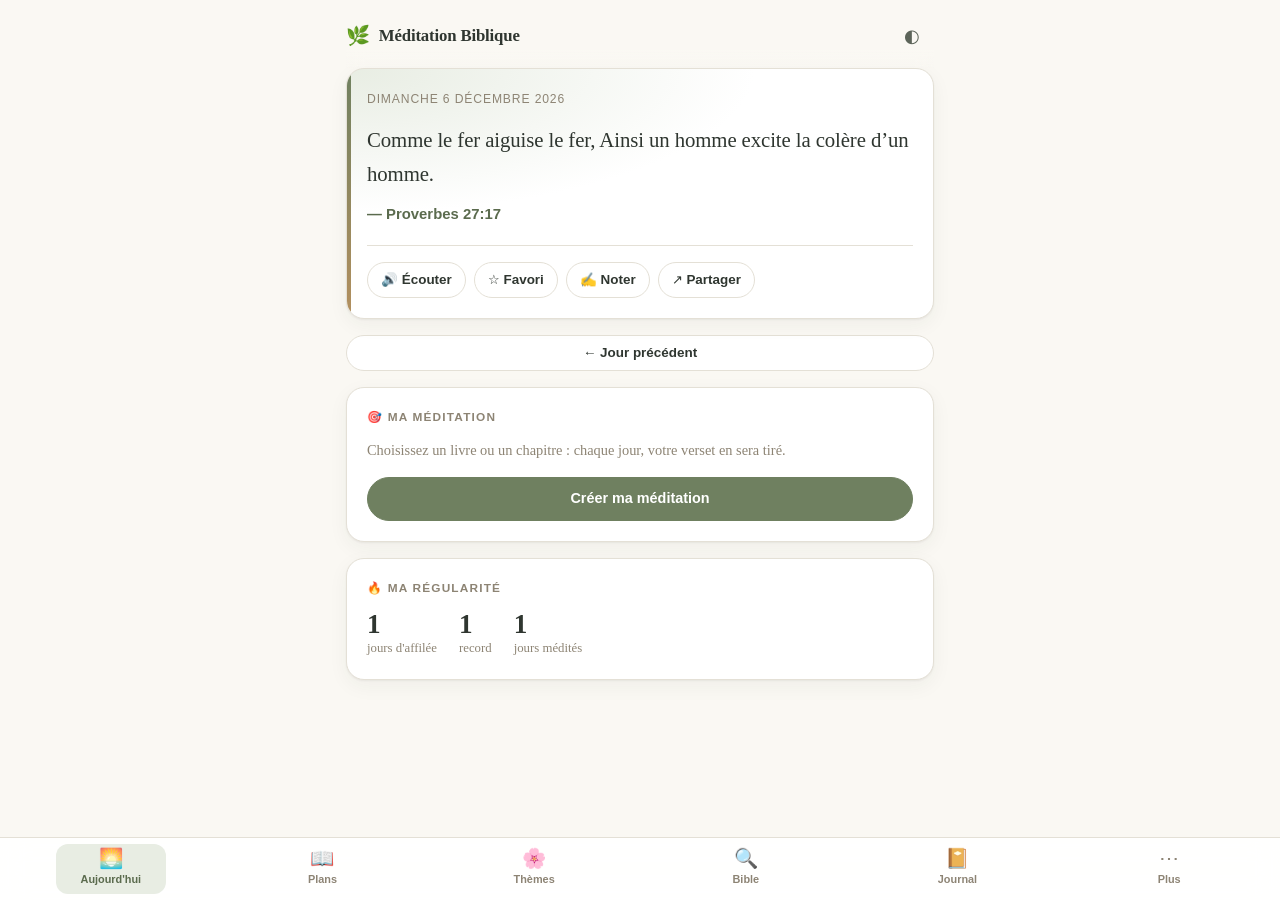
==== index.html @ aa5257db "🌿 Méditation Biblique 1.2.0 — application hors-ligne en un fichier Application web de méditation bib" ====
<!DOCTYPE html>
<html lang="fr" data-theme="jour">
<head>
<meta charset="utf-8">
<meta name="viewport" content="width=device-width, initial-scale=1, viewport-fit=cover">
<meta name="theme-color" content="#faf8f3">
<meta name="description" content="Méditation biblique quotidienne en français — verset du jour, plans de lecture, journal spirituel. Bible Louis Segond 1910, 100 % hors-ligne.">
<meta name="apple-mobile-web-app-capable" content="yes">
<meta name="apple-mobile-web-app-status-bar-style" content="default">
<meta name="apple-mobile-web-app-title" content="Méditation">
<meta name="color-scheme" content="light dark">
<title>Méditation Biblique — verset du jour, plans et journal</title>
<link rel="icon" href="data:image/svg+xml,<svg xmlns='http://www.w3.org/2000/svg' viewBox='0 0 100 100'><text y='.9em' font-size='90'>🌿</text></svg>">
<style>/* ==========================================================================
   Méditation Biblique — feuille de style
   Palette naturelle : sauge, lin, terre, or doux.
   ========================================================================== */

:root {
  --sage: #6f8060;
  --sage-deep: #5b6b4e;
  --sage-soft: #e8ede3;
  --clay: #b3905f;
  --stone: #8d8474;
  --ink: #2f3630;
  --ink-soft: #5c6459;
  --paper: #faf8f3;
  --card: #ffffff;
  --line: #e4e0d6;
  --shadow: 0 1px 2px rgba(47, 54, 48, .06), 0 6px 20px rgba(47, 54, 48, .05);
  --shadow-lg: 0 8px 34px rgba(47, 54, 48, .13);
  --radius: 18px;
  --radius-sm: 12px;
  --tap: 44px;
  --fs: 1rem;
  --maxw: 620px;
  --safe-b: env(safe-area-inset-bottom, 0px);
}

[data-theme="nuit"] {
  --sage: #8fa47c;
  --sage-deep: #a3b892;
  --sage-soft: #232a24;
  --clay: #cba770;
  --stone: #9c9384;
  --ink: #e9ece6;
  --ink-soft: #a9b0a5;
  --paper: #161a17;
  --card: #1e231f;
  --line: #2e352f;
  --shadow: 0 1px 2px rgba(0, 0, 0, .3), 0 6px 20px rgba(0, 0, 0, .25);
  --shadow-lg: 0 8px 34px rgba(0, 0, 0, .45);
}

* { box-sizing: border-box; -webkit-tap-highlight-color: transparent; }

html { -webkit-text-size-adjust: 100%; }

body {
  margin: 0;
  font-family: "Iowan Old Style", "Palatino Linotype", Palatino, Georgia,
               "Times New Roman", serif;
  font-size: var(--fs);
  line-height: 1.65;
  color: var(--ink);
  background: var(--paper);
  overscroll-behavior-y: none;
  transition: background .25s, color .25s;
}

h1, h2, h3, .ui {
  font-family: -apple-system, BlinkMacSystemFont, "Segoe UI", Roboto,
               "Helvetica Neue", Arial, sans-serif;
}

button, input, select, textarea { font: inherit; color: inherit; }
button { cursor: pointer; border: none; background: none; }
a { color: var(--sage-deep); }

/* --- Structure ----------------------------------------------------------- */

.app {
  max-width: var(--maxw);
  margin: 0 auto;
  padding: 0 16px calc(84px + var(--safe-b));
  min-height: 100vh;
}

header.top {
  position: sticky;
  top: 0;
  z-index: 30;
  display: flex;
  align-items: center;
  justify-content: space-between;
  gap: 10px;
  padding: 14px 0 10px;
  background: linear-gradient(var(--paper) 72%, transparent);
  backdrop-filter: blur(8px);
}

.brand {
  display: flex;
  align-items: center;
  gap: 9px;
  font-family: inherit;
  font-size: 1.05rem;
  font-weight: 600;
  letter-spacing: -.01em;
}
.brand .leaf { font-size: 1.2rem; }

.top-actions { display: flex; gap: 6px; }

.icon-btn {
  width: var(--tap);
  height: var(--tap);
  display: grid;
  place-items: center;
  border-radius: 50%;
  font-size: 1.15rem;
  color: var(--ink-soft);
  transition: background .18s, transform .18s;
}
.icon-btn:hover { background: var(--sage-soft); }
.icon-btn:active { transform: scale(.92); }

/* --- Cartes -------------------------------------------------------------- */

.card {
  background: var(--card);
  border: 1px solid var(--line);
  border-radius: var(--radius);
  padding: 20px;
  box-shadow: var(--shadow);
  margin-bottom: 16px;
}

.card-title {
  font-family: -apple-system, BlinkMacSystemFont, "Segoe UI", Roboto, sans-serif;
  font-size: .74rem;
  font-weight: 700;
  letter-spacing: .1em;
  text-transform: uppercase;
  color: var(--stone);
  margin: 0 0 12px;
  display: flex;
  align-items: center;
  gap: 8px;
}

.section-h {
  font-size: 1.32rem;
  font-weight: 650;
  letter-spacing: -.02em;
  margin: 6px 0 4px;
}
.section-sub {
  color: var(--ink-soft);
  font-size: .92rem;
  margin: 0 0 18px;
}

/* --- Verset du jour ------------------------------------------------------ */

.verse-card {
  background:
    radial-gradient(120% 100% at 0% 0%, var(--sage-soft) 0%, transparent 58%),
    var(--card);
  position: relative;
  overflow: hidden;
}
.verse-card::before {
  content: "";
  position: absolute;
  inset: 0 auto 0 0;
  width: 4px;
  background: linear-gradient(var(--sage), var(--clay));
}

.verse-date {
  font-family: -apple-system, BlinkMacSystemFont, "Segoe UI", Roboto, sans-serif;
  font-size: .76rem;
  letter-spacing: .07em;
  text-transform: uppercase;
  color: var(--stone);
}

.verse-text {
  font-size: calc(var(--fs) * 1.3);
  line-height: 1.62;
  margin: 14px 0 12px;
  letter-spacing: -.005em;
}
.verse-text.big { font-size: calc(var(--fs) * 1.5); }

.verse-ref {
  font-family: -apple-system, BlinkMacSystemFont, "Segoe UI", Roboto, sans-serif;
  font-size: .93rem;
  font-weight: 600;
  color: var(--sage-deep);
}

.verse-actions {
  display: flex;
  flex-wrap: wrap;
  gap: 8px;
  margin-top: 18px;
  padding-top: 16px;
  border-top: 1px solid var(--line);
}

/* --- Boutons ------------------------------------------------------------- */

.btn {
  font-family: -apple-system, BlinkMacSystemFont, "Segoe UI", Roboto, sans-serif;
  display: inline-flex;
  align-items: center;
  justify-content: center;
  gap: 7px;
  min-height: var(--tap);
  padding: 0 16px;
  border-radius: 999px;
  font-size: .9rem;
  font-weight: 550;
  border: 1px solid var(--line);
  background: var(--card);
  color: var(--ink);
  transition: background .18s, border-color .18s, transform .12s;
}
.btn:active { transform: scale(.97); }
.btn:hover { border-color: var(--sage); }
.btn.primary {
  background: var(--sage);
  border-color: var(--sage);
  color: #fff;
}
.btn.primary:hover { background: var(--sage-deep); }
.btn.ghost { border-color: transparent; background: var(--sage-soft); }
.btn.sm { min-height: 36px; padding: 0 13px; font-size: .84rem; }
.btn.on { background: var(--sage-soft); border-color: var(--sage); color: var(--sage-deep); }
.btn:disabled { opacity: .45; cursor: not-allowed; }
.btn.block { width: 100%; }

/* --- Navigation par onglets --------------------------------------------- */

nav.tabs {
  position: fixed;
  left: 0;
  right: 0;
  bottom: 0;
  z-index: 40;
  display: flex;
  justify-content: space-around;
  gap: 2px;
  padding: 6px 6px calc(6px + var(--safe-b));
  background: color-mix(in srgb, var(--card) 92%, transparent);
  backdrop-filter: blur(14px);
  border-top: 1px solid var(--line);
}

nav.tabs button {
  flex: 1;
  max-width: 110px;
  min-height: var(--tap);
  display: flex;
  flex-direction: column;
  align-items: center;
  justify-content: center;
  gap: 3px;
  padding: 5px 2px;
  border-radius: 12px;
  font-family: -apple-system, BlinkMacSystemFont, "Segoe UI", Roboto, sans-serif;
  font-size: .68rem;
  font-weight: 550;
  color: var(--stone);
  transition: color .18s, background .18s;
}
nav.tabs button .ic { font-size: 1.22rem; line-height: 1; }
nav.tabs button[aria-selected="true"] { color: var(--sage-deep); background: var(--sage-soft); }

/* --- Grilles et listes --------------------------------------------------- */

.grid { display: grid; gap: 10px; }
.grid.two { grid-template-columns: repeat(2, 1fr); }
.grid.three { grid-template-columns: repeat(3, 1fr); }
@media (max-width: 380px) { .grid.three { grid-template-columns: repeat(2, 1fr); } }

.tile {
  display: flex;
  flex-direction: column;
  align-items: flex-start;
  gap: 4px;
  min-height: 78px;
  padding: 13px;
  border: 1px solid var(--line);
  border-radius: var(--radius-sm);
  background: var(--card);
  text-align: left;
  transition: border-color .18s, transform .12s, background .18s;
}
.tile:hover { border-color: var(--sage); }
.tile:active { transform: scale(.98); }
.tile .ic { font-size: 1.35rem; }
.tile .lb {
  font-family: -apple-system, BlinkMacSystemFont, "Segoe UI", Roboto, sans-serif;
  font-size: .87rem;
  font-weight: 550;
  line-height: 1.3;
}
.tile .sub { font-size: .76rem; color: var(--stone); }

.row {
  display: flex;
  align-items: center;
  gap: 12px;
  width: 100%;
  padding: 13px 4px;
  border-bottom: 1px solid var(--line);
  text-align: left;
}
.row:last-child { border-bottom: none; }
.row .grow { flex: 1; min-width: 0; }
.row .ttl {
  font-family: -apple-system, BlinkMacSystemFont, "Segoe UI", Roboto, sans-serif;
  font-size: .95rem;
  font-weight: 550;
}
.row .meta { font-size: .8rem; color: var(--stone); }
.row .chev { color: var(--stone); font-size: 1.1rem; }

/* --- Barre de progression ------------------------------------------------ */

.bar {
  height: 6px;
  border-radius: 99px;
  background: var(--sage-soft);
  overflow: hidden;
  margin-top: 7px;
}
.bar > i {
  display: block;
  height: 100%;
  border-radius: 99px;
  background: linear-gradient(90deg, var(--sage), var(--clay));
  transition: width .45s ease;
}

.chip {
  display: inline-flex;
  align-items: center;
  gap: 5px;
  padding: 4px 11px;
  border-radius: 999px;
  background: var(--sage-soft);
  color: var(--sage-deep);
  font-family: -apple-system, BlinkMacSystemFont, "Segoe UI", Roboto, sans-serif;
  font-size: .77rem;
  font-weight: 600;
}
.chip.clay { background: color-mix(in srgb, var(--clay) 17%, transparent); color: var(--clay); }

/* --- Formulaires --------------------------------------------------------- */

.field {
  width: 100%;
  min-height: var(--tap);
  padding: 11px 14px;
  border: 1px solid var(--line);
  border-radius: var(--radius-sm);
  background: var(--paper);
  font-size: 1rem;
}
.field:focus { outline: 2px solid var(--sage); outline-offset: 1px; }
textarea.field { min-height: 130px; resize: vertical; line-height: 1.6; }
select.field { appearance: none; background-image: none; }
label.lbl {
  display: block;
  font-family: -apple-system, BlinkMacSystemFont, "Segoe UI", Roboto, sans-serif;
  font-size: .82rem;
  font-weight: 600;
  color: var(--ink-soft);
  margin: 14px 0 6px;
}

/* --- Partage ------------------------------------------------------------- */

.share-row { display: flex; flex-wrap: wrap; gap: 8px; }
.share-btn {
  display: inline-flex;
  align-items: center;
  gap: 7px;
  min-height: 40px;
  padding: 0 14px;
  border-radius: 999px;
  color: #fff;
  font-family: -apple-system, BlinkMacSystemFont, "Segoe UI", Roboto, sans-serif;
  font-size: .85rem;
  font-weight: 600;
  transition: transform .12s, filter .18s;
}
.share-btn:active { transform: scale(.96); }
.share-btn:hover { filter: brightness(1.07); }
.sh-wa { background: #25d366; }
.sh-fb { background: #1877f2; }
.sh-tg { background: #29a0da; }
.sh-x  { background: #14171a; }
.sh-em { background: var(--stone); }
.sh-cp { background: var(--sage); }

/* --- Modale -------------------------------------------------------------- */

.sheet-bg {
  position: fixed;
  inset: 0;
  z-index: 60;
  background: rgba(30, 35, 30, .48);
  display: flex;
  align-items: flex-end;
  justify-content: center;
  animation: fade .2s ease;
}
@media (min-width: 640px) { .sheet-bg { align-items: center; } }

.sheet {
  width: 100%;
  max-width: var(--maxw);
  max-height: 88vh;
  overflow-y: auto;
  background: var(--card);
  border-radius: 22px 22px 0 0;
  padding: 8px 18px calc(24px + var(--safe-b));
  box-shadow: var(--shadow-lg);
  animation: up .26s cubic-bezier(.2, .8, .3, 1);
}
@media (min-width: 640px) {
  .sheet { border-radius: 22px; max-height: 84vh; }
}
.sheet-grip {
  width: 40px;
  height: 4px;
  border-radius: 99px;
  background: var(--line);
  margin: 8px auto 14px;
}
.sheet h3 { margin: 0 0 4px; font-size: 1.14rem; }

@keyframes fade { from { opacity: 0; } }
@keyframes up { from { transform: translateY(22px); opacity: 0; } }

/* --- Toast --------------------------------------------------------------- */

.toast {
  position: fixed;
  left: 50%;
  bottom: calc(94px + var(--safe-b));
  transform: translateX(-50%);
  z-index: 80;
  max-width: min(90vw, 420px);
  padding: 11px 18px;
  border-radius: 999px;
  background: var(--ink);
  color: var(--paper);
  font-family: -apple-system, BlinkMacSystemFont, "Segoe UI", Roboto, sans-serif;
  font-size: .87rem;
  box-shadow: var(--shadow-lg);
  animation: up .22s ease;
}

/* --- Lecture / recherche ------------------------------------------------- */

.verse-line {
  display: flex;
  gap: 10px;
  padding: 7px 6px;
  border-radius: 9px;
  scroll-margin-top: 76px;
}
.verse-line:hover { background: var(--sage-soft); }
.verse-line.hl { background: color-mix(in srgb, var(--clay) 16%, transparent); }
.verse-line .vn {
  flex: none;
  width: 26px;
  text-align: right;
  font-family: -apple-system, BlinkMacSystemFont, "Segoe UI", Roboto, sans-serif;
  font-size: .72rem;
  font-weight: 700;
  color: var(--clay);
  padding-top: .32em;
}
.verse-line .vt { flex: 1; }

mark { background: color-mix(in srgb, var(--clay) 32%, transparent); color: inherit; border-radius: 3px; }

.empty {
  text-align: center;
  padding: 44px 20px;
  color: var(--stone);
}
.empty .ic { font-size: 2.4rem; display: block; margin-bottom: 10px; opacity: .75; }

.note {
  padding: 14px;
  border: 1px solid var(--line);
  border-left: 3px solid var(--clay);
  border-radius: 10px;
  background: var(--card);
  margin-bottom: 10px;
}
.note .nd { font-size: .76rem; color: var(--stone); margin-bottom: 5px; }
.note .nr { font-size: .84rem; font-weight: 600; color: var(--sage-deep); margin-bottom: 6px; }
.note .nt { white-space: pre-wrap; font-size: .95rem; }

.step {
  display: flex;
  gap: 13px;
  padding: 15px 0;
  border-bottom: 1px solid var(--line);
}
.step:last-child { border-bottom: none; }
.step .num {
  flex: none;
  width: 30px;
  height: 30px;
  display: grid;
  place-items: center;
  border-radius: 50%;
  background: var(--sage-soft);
  color: var(--sage-deep);
  font-family: -apple-system, BlinkMacSystemFont, "Segoe UI", Roboto, sans-serif;
  font-size: .84rem;
  font-weight: 700;
}
.step h4 { margin: 2px 0 5px; font-size: 1rem; }
.step p { margin: 0; font-size: .92rem; color: var(--ink-soft); }

.scroll-x {
  display: flex;
  gap: 8px;
  overflow-x: auto;
  padding-bottom: 4px;
  margin: 0 -16px 14px;
  padding-left: 16px;
  padding-right: 16px;
  scrollbar-width: none;
}
.scroll-x::-webkit-scrollbar { display: none; }
.scroll-x .btn { flex: none; }

.hide { display: none !important; }
.center { text-align: center; }
.muted { color: var(--stone); }
.sr {
  position: absolute;
  width: 1px; height: 1px;
  padding: 0; margin: -1px;
  overflow: hidden;
  clip: rect(0 0 0 0);
  white-space: nowrap;
}

.load {
  position: fixed;
  inset: 0;
  z-index: 90;
  display: grid;
  place-items: center;
  background: var(--paper);
  gap: 14px;
  text-align: center;
}
.load .leaf { font-size: 2.6rem; animation: pulse 1.5s ease-in-out infinite; }
@keyframes pulse { 50% { opacity: .4; transform: scale(.93); } }

@media (prefers-reduced-motion: reduce) {
  *, *::before, *::after { animation-duration: .01ms !important; transition-duration: .01ms !important; }
}

@media print {
  nav.tabs, .verse-actions, .top-actions, .btn { display: none !important; }
  .app { padding: 0; }
}
</style>
</head>
<body>

<div class="load" id="loader">
  <div>
    <div class="leaf">🌿</div>
    <p class="muted ui" style="font-size:.9rem">Ouverture de la Bible…</p>
  </div>
</div>

<div class="app hide" id="app">
  <header class="top">
    <div class="brand"><span class="leaf">🌿</span> Méditation Biblique</div>
    <div class="top-actions">
      <button class="icon-btn" id="dark-toggle" aria-label="Basculer jour / nuit" title="Jour / nuit">◐</button>
    </div>
  </header>

  <main id="main"></main>
</div>

<nav class="tabs" role="tablist" aria-label="Navigation principale">
  <button role="tab" data-tab="jour" aria-selected="true"><span class="ic">🌅</span>Aujourd'hui</button>
  <button role="tab" data-tab="plans" aria-selected="false"><span class="ic">📖</span>Plans</button>
  <button role="tab" data-tab="themes" aria-selected="false"><span class="ic">🌸</span>Thèmes</button>
  <button role="tab" data-tab="bible" aria-selected="false"><span class="ic">🔍</span>Bible</button>
  <button role="tab" data-tab="journal" aria-selected="false"><span class="ic">📔</span>Journal</button>
  <button role="tab" data-tab="plus" aria-selected="false"><span class="ic">⋯</span>Plus</button>
</nav>

<script>/* ==========================================================================
   Décompression gzip/DEFLATE (RFC 1951 / 1952) — implémentation autonome.
   Permet d'embarquer la Bible compressée dans le fichier HTML unique, sans
   aucune dépendance ni requête réseau.
   Expose : window.gunzipToString(Uint8Array) -> string (UTF-8)
   ========================================================================== */
(function () {
  "use strict";

  var LEN_BASE = [3, 4, 5, 6, 7, 8, 9, 10, 11, 13, 15, 17, 19, 23, 27, 31, 35,
    43, 51, 59, 67, 83, 99, 115, 131, 163, 195, 227, 258];
  var LEN_EXTRA = [0, 0, 0, 0, 0, 0, 0, 0, 1, 1, 1, 1, 2, 2, 2, 2, 3, 3, 3, 3,
    4, 4, 4, 4, 5, 5, 5, 5, 0];
  var DIST_BASE = [1, 2, 3, 4, 5, 7, 9, 13, 17, 25, 33, 49, 65, 97, 129, 193,
    257, 385, 513, 769, 1025, 1537, 2049, 3073, 4097, 6145, 8193, 12289,
    16385, 24577];
  var DIST_EXTRA = [0, 0, 0, 0, 1, 1, 2, 2, 3, 3, 4, 4, 5, 5, 6, 6, 7, 7, 8, 8,
    9, 9, 10, 10, 11, 11, 12, 12, 13, 13];
  var CLEN_ORDER = [16, 17, 18, 0, 8, 7, 9, 6, 10, 5, 11, 4, 12, 3, 13, 2, 14,
    1, 15];

  /* Construit les tables de décodage canonique de Huffman. */
  function buildHuffman(lengths) {
    var maxBits = 0, i;
    for (i = 0; i < lengths.length; i++) {
      if (lengths[i] > maxBits) maxBits = lengths[i];
    }
    var blCount = new Int32Array(maxBits + 1);
    for (i = 0; i < lengths.length; i++) blCount[lengths[i]]++;
    blCount[0] = 0;

    var nextCode = new Int32Array(maxBits + 2);
    var code = 0;
    for (i = 1; i <= maxBits; i++) {
      code = (code + blCount[i - 1]) << 1;
      nextCode[i] = code;
    }
    // table : premier code et premier index de symbole pour chaque longueur
    var counts = new Int32Array(maxBits + 1);
    var offsets = new Int32Array(maxBits + 2);
    for (i = 1; i <= maxBits; i++) offsets[i + 1] = offsets[i] + blCount[i];
    var symbols = new Int32Array(lengths.length);
    for (i = 0; i < lengths.length; i++) {
      if (lengths[i]) symbols[offsets[lengths[i]] + counts[lengths[i]]++] = i;
    }
    return { counts: blCount, symbols: symbols, maxBits: maxBits };
  }

  function Reader(data) {
    this.d = data;
    this.pos = 0;
    this.bit = 0;
    this.buf = 0;
    this.cnt = 0;
  }

  Reader.prototype.bits = function (n) {
    while (this.cnt < n) {
      if (this.pos >= this.d.length) throw new Error("données tronquées");
      this.buf |= this.d[this.pos++] << this.cnt;
      this.cnt += 8;
    }
    var v = this.buf & ((1 << n) - 1);
    this.buf >>>= n;
    this.cnt -= n;
    return v;
  };

  Reader.prototype.decode = function (h) {
    var code = 0, first = 0, index = 0;
    for (var len = 1; len <= h.maxBits; len++) {
      code |= this.bits(1);
      var count = h.counts[len];
      if (code - first < count) return h.symbols[index + (code - first)];
      index += count;
      first = (first + count) << 1;
      code <<= 1;
    }
    throw new Error("code Huffman invalide");
  };

  var FIXED_LIT = null, FIXED_DIST = null;
  function fixedTables() {
    if (FIXED_LIT) return;
    var l = new Uint8Array(288), i;
    for (i = 0; i < 144; i++) l[i] = 8;
    for (i = 144; i < 256; i++) l[i] = 9;
    for (i = 256; i < 280; i++) l[i] = 7;
    for (i = 280; i < 288; i++) l[i] = 8;
    FIXED_LIT = buildHuffman(l);
    var d = new Uint8Array(30);
    for (i = 0; i < 30; i++) d[i] = 5;
    FIXED_DIST = buildHuffman(d);
  }

  function inflateRaw(data) {
    var r = new Reader(data);
    var out = new Uint8Array(Math.max(1024, data.length * 5));
    var len = 0;

    function grow(need) {
      if (len + need <= out.length) return;
      var size = out.length;
      while (size < len + need) size *= 2;
      var n = new Uint8Array(size);
      n.set(out.subarray(0, len));
      out = n;
    }

    for (;;) {
      var last = r.bits(1);
      var type = r.bits(2);

      if (type === 0) {
        // bloc non compressé : aligner sur l'octet
        r.buf = 0;
        r.cnt = 0;
        if (r.pos + 4 > r.d.length) throw new Error("données tronquées");
        var l = r.d[r.pos] | (r.d[r.pos + 1] << 8);
        r.pos += 4;
        grow(l);
        out.set(r.d.subarray(r.pos, r.pos + l), len);
        len += l;
        r.pos += l;
      } else if (type === 1 || type === 2) {
        var lit, dist;
        if (type === 1) {
          fixedTables();
          lit = FIXED_LIT;
          dist = FIXED_DIST;
        } else {
          var hlit = r.bits(5) + 257;
          var hdist = r.bits(5) + 1;
          var hclen = r.bits(4) + 4;
          var clens = new Uint8Array(19);
          for (var i = 0; i < hclen; i++) clens[CLEN_ORDER[i]] = r.bits(3);
          var ch = buildHuffman(clens);
          var lens = new Uint8Array(hlit + hdist);
          var n = 0;
          while (n < hlit + hdist) {
            var sym = r.decode(ch);
            if (sym < 16) {
              lens[n++] = sym;
            } else if (sym === 16) {
              if (n === 0) throw new Error("répétition sans précédent");
              var prev = lens[n - 1];
              var rep = 3 + r.bits(2);
              while (rep--) lens[n++] = prev;
            } else if (sym === 17) {
              var rep17 = 3 + r.bits(3);
              while (rep17--) lens[n++] = 0;
            } else {
              var rep18 = 11 + r.bits(7);
              while (rep18--) lens[n++] = 0;
            }
          }
          lit = buildHuffman(lens.subarray(0, hlit));
          dist = buildHuffman(lens.subarray(hlit));
        }

        for (;;) {
          var s = r.decode(lit);
          if (s < 256) {
            grow(1);
            out[len++] = s;
          } else if (s === 256) {
            break;
          } else {
            s -= 257;
            if (s >= LEN_BASE.length) throw new Error("longueur invalide");
            var length = LEN_BASE[s] + r.bits(LEN_EXTRA[s]);
            var ds = r.decode(dist);
            var distance = DIST_BASE[ds] + r.bits(DIST_EXTRA[ds]);
            if (distance > len) throw new Error("distance invalide");
            grow(length);
            var from = len - distance;
            for (var k = 0; k < length; k++) out[len++] = out[from + k];
          }
        }
      } else {
        throw new Error("type de bloc réservé");
      }
      if (last) break;
    }
    return out.subarray(0, len);
  }

  function gunzip(bytes) {
    if (bytes[0] !== 0x1f || bytes[1] !== 0x8b) throw new Error("en-tête gzip absent");
    if (bytes[2] !== 8) throw new Error("compression gzip inconnue");
    var flg = bytes[3];
    var p = 10;
    if (flg & 4) { p += 2 + (bytes[p] | (bytes[p + 1] << 8)); }   // FEXTRA
    if (flg & 8) { while (bytes[p]) p++; p++; }                   // FNAME
    if (flg & 16) { while (bytes[p]) p++; p++; }                  // FCOMMENT
    if (flg & 2) { p += 2; }                                      // FHCRC
    return inflateRaw(bytes.subarray(p));
  }

  function utf8(bytes) {
    if (typeof TextDecoder !== "undefined") {
      return new TextDecoder("utf-8").decode(bytes);
    }
    var s = "", i = 0, c, c2, c3;
    while (i < bytes.length) {
      c = bytes[i++];
      if (c < 128) s += String.fromCharCode(c);
      else if (c < 224) { c2 = bytes[i++]; s += String.fromCharCode(((c & 31) << 6) | (c2 & 63)); }
      else if (c < 240) {
        c2 = bytes[i++]; c3 = bytes[i++];
        s += String.fromCharCode(((c & 15) << 12) | ((c2 & 63) << 6) | (c3 & 63));
      } else {
        c2 = bytes[i++]; c3 = bytes[i++];
        var c4 = bytes[i++];
        var cp = ((c & 7) << 18) | ((c2 & 63) << 12) | ((c3 & 63) << 6) | (c4 & 63);
        cp -= 0x10000;
        s += String.fromCharCode(0xd800 + (cp >> 10), 0xdc00 + (cp & 1023));
      }
    }
    return s;
  }

  window.gunzipToString = function (bytes) { return utf8(gunzip(bytes)); };
  window.__inflateRaw = inflateRaw;
})();
</script>
<script>/* Données générées par data/gen_plans.py — ne pas éditer à la main. */
window.BIBLE_META=[{"a":"GEN","n":"Genèse","t":0,"v":[31,25,24,26,32,22,24,22,29,32,32,20,18,24,21,16,27,33,38,18,34,24,20,67,34,35,46,22,35,43,55,32,20,31,29,43,36,30,23,23,57,38,34,34,28,34,31,22,33,26]},{"a":"EXO","n":"Exode","t":0,"v":[22,25,22,31,23,30,29,28,35,29,10,51,22,31,27,36,16,27,25,26,36,31,33,18,40,37,21,43,46,38,18,35,23,35,35,38,29,31,43,38]},{"a":"LEV","n":"Lévitique","t":0,"v":[17,16,17,35,26,23,38,36,24,20,47,8,59,57,33,34,16,30,37,27,24,33,44,23,55,46,34]},{"a":"NUM","n":"Nombres","t":0,"v":[54,34,51,49,31,27,89,26,23,36,35,16,33,45,41,50,13,32,22,29,35,41,30,25,18,65,23,31,39,17,54,42,56,29,34,13]},{"a":"DEU","n":"Deutéronome","t":0,"v":[46,37,29,49,33,25,26,20,29,22,32,32,18,29,23,22,20,22,21,20,23,30,25,22,19,19,26,68,29,20,30,52,29,12]},{"a":"JOS","n":"Josué","t":0,"v":[18,24,17,24,15,27,26,35,27,43,23,24,33,15,63,10,18,28,51,9,45,34,16,33]},{"a":"JDG","n":"Juges","t":0,"v":[36,23,31,24,31,40,25,35,57,18,40,15,25,20,20,31,13,31,30,48,25]},{"a":"RUT","n":"Ruth","t":0,"v":[22,23,18,22]},{"a":"1SA","n":"1 Samuel","t":0,"v":[28,36,21,22,12,21,17,22,27,27,15,25,23,52,35,23,58,30,24,43,15,23,28,23,44,25,12,25,11,31,13]},{"a":"2SA","n":"2 Samuel","t":0,"v":[27,32,39,12,25,23,29,18,13,19,27,31,39,33,37,23,29,33,43,26,22,51,39,25]},{"a":"1KI","n":"1 Rois","t":0,"v":[53,46,28,34,18,38,51,66,28,29,43,33,34,31,34,34,24,46,21,43,29,54]},{"a":"2KI","n":"2 Rois","t":0,"v":[18,25,27,44,27,33,20,29,37,36,21,21,25,29,38,20,41,37,37,21,26,20,37,20,30]},{"a":"1CH","n":"1 Chroniques","t":0,"v":[54,55,24,43,26,81,40,40,44,14,47,40,14,17,29,43,27,17,19,8,30,19,32,31,31,32,34,21,30]},{"a":"2CH","n":"2 Chroniques","t":0,"v":[17,18,17,22,14,42,22,18,31,19,23,16,23,14,19,14,19,34,11,37,20,12,21,27,28,23,9,27,36,27,21,33,25,33,27,23]},{"a":"EZR","n":"Esdras","t":0,"v":[11,70,13,24,17,22,28,36,15,44]},{"a":"NEH","n":"Néhémie","t":0,"v":[11,20,32,23,19,19,73,18,38,39,36,47,31]},{"a":"EST","n":"Esther","t":0,"v":[22,23,15,17,14,14,10,17,32,3]},{"a":"JOB","n":"Job","t":0,"v":[22,13,26,21,27,30,21,22,35,22,20,25,28,22,35,22,16,21,29,29,34,30,17,25,6,14,23,28,25,31,40,22,33,36,16,33,24,38,38,28,25,17]},{"a":"PSA","n":"Psaumes","t":0,"v":[6,12,9,9,13,11,18,10,21,18,7,9,6,7,5,11,15,51,15,10,14,32,6,10,22,12,14,9,11,13,25,11,22,23,28,13,40,23,14,18,14,12,5,27,18,12,10,15,21,23,21,11,7,9,24,14,12,12,18,14,9,13,12,11,14,20,8,36,37,6,24,20,28,23,11,13,21,72,13,20,17,8,19,13,14,17,7,19,53,17,16,16,5,23,11,13,12,9,9,5,8,29,22,35,45,48,43,14,31,7,10,10,9,8,18,19,2,29,176,7,8,9,4,8,5,6,5,6,8,8,3,18,3,3,21,26,9,8,24,14,10,8,12,15,21,10,20,14,9,6]},{"a":"PRO","n":"Proverbes","t":0,"v":[33,22,35,27,23,35,27,36,18,32,31,28,25,35,33,33,28,24,29,30,31,29,35,34,28,28,27,28,27,33,31]},{"a":"ECC","n":"Ecclésiaste","t":0,"v":[18,26,22,17,19,12,29,17,18,20,8,16]},{"a":"SNG","n":"Cantique des cantiques","t":0,"v":[17,17,11,16,16,12,14,14]},{"a":"ISA","n":"Ésaïe","t":0,"v":[31,22,26,6,30,13,25,23,20,34,16,6,22,32,9,14,14,7,25,6,17,25,18,23,12,21,13,29,24,33,9,20,24,17,10,22,38,22,8,31,29,25,28,28,25,13,15,22,26,11,23,15,12,17,13,12,21,14,21,22,11,12,19,11,25,24]},{"a":"JER","n":"Jérémie","t":0,"v":[19,37,25,31,31,30,34,22,26,25,23,17,27,22,21,21,27,23,15,18,14,30,40,10,38,24,22,17,32,24,40,44,26,22,19,32,21,28,18,16,18,22,13,30,5,28,7,47,39,46,64,34]},{"a":"LAM","n":"Lamentations","t":0,"v":[22,22,66,22,22]},{"a":"EZK","n":"Ézéchiel","t":0,"v":[28,10,27,17,17,14,27,18,11,22,25,28,23,23,8,63,24,32,14,44,37,31,49,27,17,21,36,26,21,26,18,32,33,31,15,38,28,23,29,49,26,20,27,31,25,24,23,35]},{"a":"DAN","n":"Daniel","t":0,"v":[21,49,30,37,31,28,28,27,27,21,45,13]},{"a":"HOS","n":"Osée","t":0,"v":[9,25,5,19,15,11,16,14,17,15,11,15,16,9]},{"a":"JOL","n":"Joël","t":0,"v":[20,32,21]},{"a":"AMO","n":"Amos","t":0,"v":[15,16,15,13,27,14,17,14,15]},{"a":"OBA","n":"Abdias","t":0,"v":[21]},{"a":"JON","n":"Jonas","t":0,"v":[16,11,10,11]},{"a":"MIC","n":"Michée","t":0,"v":[16,13,12,14,14,16,20]},{"a":"NAM","n":"Nahum","t":0,"v":[14,14,19]},{"a":"HAB","n":"Habacuc","t":0,"v":[17,20,19]},{"a":"ZEP","n":"Sophonie","t":0,"v":[18,15,20]},{"a":"HAG","n":"Aggée","t":0,"v":[15,23]},{"a":"ZEC","n":"Zacharie","t":0,"v":[21,13,10,14,11,15,14,23,17,12,17,14,9,21]},{"a":"MAL","n":"Malachie","t":0,"v":[14,17,18,6]},{"a":"MAT","n":"Matthieu","t":1,"v":[25,23,17,25,48,34,29,34,38,42,30,50,58,36,39,28,27,35,30,34,46,46,39,51,46,75,66,20]},{"a":"MRK","n":"Marc","t":1,"v":[45,28,35,41,43,56,37,38,51,53,33,44,37,72,47,20]},{"a":"LUK","n":"Luc","t":1,"v":[80,52,38,44,39,49,50,56,62,42,54,59,35,35,32,31,37,43,48,47,38,71,56,53]},{"a":"JHN","n":"Jean","t":1,"v":[51,25,36,54,47,71,53,59,41,42,57,50,38,31,27,33,26,40,42,31,25]},{"a":"ACT","n":"Actes","t":1,"v":[26,47,26,37,42,15,60,40,43,48,30,25,52,28,41,40,34,28,40,38,40,30,35,27,27,32,44,31]},{"a":"ROM","n":"Romains","t":1,"v":[32,29,31,25,21,23,25,39,33,21,36,21,14,23,33,27]},{"a":"1CO","n":"1 Corinthiens","t":1,"v":[31,16,23,21,13,20,40,13,27,33,34,31,13,40,58,24]},{"a":"2CO","n":"2 Corinthiens","t":1,"v":[24,17,18,18,21,18,16,24,15,18,33,21,13]},{"a":"GAL","n":"Galates","t":1,"v":[24,21,29,31,26,18]},{"a":"EPH","n":"Éphésiens","t":1,"v":[23,22,21,32,33,24]},{"a":"PHP","n":"Philippiens","t":1,"v":[30,30,21,23]},{"a":"COL","n":"Colossiens","t":1,"v":[29,23,25,18]},{"a":"1TH","n":"1 Thessaloniciens","t":1,"v":[10,20,13,18,28]},{"a":"2TH","n":"2 Thessaloniciens","t":1,"v":[12,17,18]},{"a":"1TI","n":"1 Timothée","t":1,"v":[20,15,16,16,25,21]},{"a":"2TI","n":"2 Timothée","t":1,"v":[18,26,17,22]},{"a":"TIT","n":"Tite","t":1,"v":[16,15,15]},{"a":"PHM","n":"Philémon","t":1,"v":[25]},{"a":"HEB","n":"Hébreux","t":1,"v":[14,18,19,16,14,20,28,13,28,39,40,29,25]},{"a":"JAS","n":"Jacques","t":1,"v":[27,26,18,17,20]},{"a":"1PE","n":"1 Pierre","t":1,"v":[25,25,22,19,14]},{"a":"2PE","n":"2 Pierre","t":1,"v":[21,22,18]},{"a":"1JN","n":"1 Jean","t":1,"v":[10,29,24,21,21]},{"a":"2JN","n":"2 Jean","t":1,"v":[13]},{"a":"3JN","n":"3 Jean","t":1,"v":[15]},{"a":"JUD","n":"Jude","t":1,"v":[25]},{"a":"REV","n":"Apocalypse","t":1,"v":[20,29,22,11,14,17,17,13,21,11,19,18,18,20,8,21,18,24,21,15,27,21]}];
window.BIBLE_BLOB="H4sIACtyf2oC/7S9zZIcx7El/CRsK+yr+wG6FzAIxBUJAhQlQjL7ZpddFd2dUFZmMX/aCKzucrSe1exkXIyIO2ZXm7sZm2/XNi9yn2TCz3GP8MjM6gYpjZlMRFdlRcavh/8cP/5i2uy6wyG0uxD/b9xuvqxD/Kh/+FRtmjBsdvHPHzdh3DTVZgx9Hy7O3ui/Ng+fxqoeN3V70/WHIA/d1/twuambzYdNdS/f7WMT48On9uHn6z7+8+Gv0s4w9TfVLsQvN81//ut/r64f/v0QtnhJ/DMMxx6/ZFeGsDl0ExqrpvPY3jANaDZU048XZ3hmX4+Xm99PQRpvpkP98HPs3dDV47PNq7H48GYa9Tf3scEfZj/RAV13bRuupD/swcOnY9VXxZN76fd92GGO8gC17ep4DE35g/fd1GOIcXLs63Ju2qkeLzYv6naot5zCMI2bqZWBpJ+mDw/VWLeXmx2GFJvaHPtwqEOPF5XTErvKFanllxhlaPdx6HG9Y88anUu84gd5OjSxPY46f10OmZP/SmfopubSWcvW2zRz1sYPUx2H06al7LCWxW+X71n8avmjC1nnnUyqzEYlczhbCv+GuKebf2Cmh7Dr2v3KRIcnBjrhzbKj+2oYwuG6iSsQVwGvDlOzaWJjugxB37SRCazj008Pkc/jaM53mkzpocrnZnMI/XCxKQ4C2s4n4OLsu6keNovzxaN/7Lt9/JpnuNrch34/yWt1Xe5Cfx0f6vqxakd9ZgiQMlt0ouqx52/6uOnjro09i2cOz078MD7edG0c1NRvokR4+HkHAVN9qDhlIpXwpTYrQiXLqLW5ejPrez3+8s5rr+LKWqcw025Ei3E83unFIJ9alF+9a8e+i2N++PkQnhARMhgRW21VY0BVO8wOKPfxNk6RDIVyopd3SMPu/FaQaVc6EOlnaNn+UN+28T9o4FD18YEeZye21cU/hi3+kuYGXAsyv2378CkMV2cmpeomthP6+6CL9Pldfvi0a+TJJzZMFm3SpqzdbV+1ez87W0jeJh5ufJW/4YuO8Rod4pXYRzGQbwD7yTGM0vipn/Cu5AzGxbnBBTgMtU7U2NVNunDko2NTPfyt+hWD356td1b6mjuBrs9W/DMuxP9X2/mHqRr7U9vZCWITVDyAVXxpnCDoHrKl6oM8c1/fxwM6JMkr38XDgt/fdxDSXrqIwFifYu1F1p50wxxja1FmYC+PchU0y7fzyojKTpjuoYila6AcSVy6+ViWUgQ7ht3gnolvHXVMcXs3D5+WkuyppUob7TquLvZDG+d7iH2/3HzffQgfNzdxb8U+xYk8TM1YH+N19hHjiKpJ/CNeYh+dOhH/IbfQlR+ozXr6/Wzq/4ENs6vbOMOnN8zKzbZco+VMb2XtrzFPDa+2PhzHGsMcizbQ/DBCaqzJ/ackkLWzd51d608cq/bnxG2VdmDq6eNN/kI94V+iutKpDLoT00KESNuJqhkHcBts9PwoTgc0oarV3qlsjxdplIt6rQd3hNjXuHO26TvbNUnQ8Yu8LPK3nIA8TLxKP55NhpzDvjocl3vPH24/OJlgHVrsuOw1PCOyU8Yi35g5s80HMzdB6+omxH+vHTNVsrEkmOHHTps/an6sUAGj6vw+jCO+xrnjJH/8dbOcZ3Dk5mycDJvPnZkKGMCfunoXD/H7KEqhGIu9pQv0mPKF3VHHbTkuDcmV5WXHRC3LGlgTf59UM9xZ+B5X28orIUCikhGVROzWNkqOaJxOOqLYCz/6ve+AfadC18+afbULJydsm7scxRul3HRz02Cs93XA5C3nLd5MoyoSrqsnRYsc6dwTnjva7TcVVdd7rpQ/82P/8POAk/8PmFD1j04Uf4F24ne42qrdXbiPqsi6+yGtbOCBqPpDVAvNEpKfypUX5zSe5vQGnND/89+me/n9cqBxmdVeFXl07Ia1JtIee6It7QpPL40y347NjXwRZd5Y39TVVow8W4K44jt9ZdGjlffPXi9iJc4FtnklnZG7+eIMh40nuK9v6zbQDEwzW+zaqFZFNVZUa10NNhr1uDddP+CaFr3nL/HxNpqy6YISvwLvD7310Pz2rJp2cf3jIZuGkVfq7i7K1mHTUn3CNmt3XR9m21/MJvmt7Wz/07C5Df0h/zTurKpf6VgLnVSeO0bbF1v6GDdN3NP98m1xGuV5c1xFSdhSQlBG40ztRNDe09YZuqjuvY2TjLHfV0fYdRhVI5twP5NGVd/LMiY5lWTXxKbeLOe1i4N01wRbjB0ZBtW5/Stks0BEqAkwiEup6rHeC/FhN4I1fC+DjU89/[base64]//S1449p30mEvHpegg+3b6E2n1OPVXmyiFPtjjZpdurvehaerpoBL7WEMkyLi79sOPvtvqRNMZklZ/O9W/sO8vpzhc36jzcUgLX9X7/cOnP4dmrdFdNzXBdDRuU9u0L4bhQ/wgyrzCzmRft6ktefTVdLzrK5H6y10LN3ba7Nn0d2a6rfx8a4gOabLGzO742W18OPRr74LbKY4u6hv9vk/jwpsvN+8mNBF3jm5+PTNqiOoxst1+dXYQsTZOImn5fPzhsUpe188/BVtKZr3PZI/FVkObWt3K3wd2bXVYoi1+TcmMnVdB89jYRUQxIp5+OFCvRCuSBb6JjdcQzFW9lytYLIxrXe+pPi1tvSW0sNTdHeTNqDXFGDf8AMEVrfkof5LPQDcDlhSSieGX9BO4bBvpP8VmdVNzvNj9XkBDZX34CbtKDgAmRfRbUQvl9/l90FadwMdukeHE3w1JH/UmkwxoNrCsup6alquN7BwdnBus3K0qWyp3s55YmxdN1w8n9IyxO1zH7Rvvnmin34gEGeQVIi3LV0Kxhjq1jwurPjScSNkVeO+AuyoM6qK4CbhuKxlLDfdbvK7jad2F09tF2oLdZqdBGpxda/GlQ4p1ZVEgyw23fGir2e6Yr1YymeSAx/Zv4sKIJGtCsoc6HM6D7EZsTo5BPtLxPNv8ruULbX+x46XuKU1C0Y83+LLfF2cv7RzGBf5hioaJv8vr2LfYrOinR+gnYiBGI1L+TWtRXj+OoqX3lU6wdgITMkATiSvWdy3XSQ514AC4CMlgtp/SKpHzMzKYFDdkOw2pxZYqtSxFaE2ti/dMFNlfvIFtB0NfVVFzzfbTQB3mkc2+3ayrw9kWiFpzlF1x+dRcRYcv9anz8TxugainyKRDAOg6T0OWu9E0V7l7Ulo/l8AGp6IX93m7h6PYRna5+VZ+ieZg2Cfjd6UtVWjFCEAb9qST+rbhVrUkjswPhLOfB4Pph12p336QkcmGsG8RhoEyLdN7b9MRN1wdPibhkFduMb1/cj9JreqdxnhuRU/WtriY8CbX1238ZNh8kP0k+zaKrr6WfZkcs/jBgI7vVI2OUwmzx92KlKp6KTaBqmFasRSETvObHWtZVcU1YCqtDvZ+Kt1l+jtx4tOygwxmr+mGils+6ma34ta42uCkW5xdTiyWGi3aHFT6lLh5cV9Qy1N/1yGaFpSy+uZqOsIxsFc5YkIuNSeKmk6o7qipNYVXhj/JzZanGmaDnGCZS9qiKeyTzryddDpLoko3TFiGmzDVjXo2b+rbqRZ9HwEjbsgbetFxmEOcmQmxe+4teSx+GcUQH5LJ7urU6eKwcwZEgsbZVgGiGh1FesgOkWZVfEURu4sCUWSkvKsTXTDQfs8Iidk73dk7fYhXBFMOBjuNVBQGOa+/i2cgDOfj9Pzs6yaLksvNa9zUOiVRx7bpKBRYtPVen5xwfvPNEkQtG8SYbBnefi9XFT/B4D+lG29F/ft97OEoLcsAeoinADVSmnu+eTWM5/qW+KFquNkAVV1VLpT41lE9AnG6Hj7dYDx7k7XP3QXjhp/OqnuDXIxpv4ukqTcH9FAOyuzdaWbkFqq1d6fHW8qy7+yerWRl6MIQX9zzzVLoX27cfcbuxEtsH4/1qT6s6tvF3SEegDzu9Hqo7UOgPTHtYZ+OzkCz+ENwX5y+RsUEiDvlDu3RoyzHR35Ib9+UrZCFDyS1zGCx3JQw4y/OXssmG0cxBOr41nqs48pYd2rvdN/ax9LyEHWfKBflWRxT98klla7zHTdklLSxS4HIoDFq5qm7cqjE+8ApkuB71UikZE0bwPGabkUDgNEiriHx1fQapozGiMQRu9iY/[base64]/CqY65Wo+XzYAaw4v1gbzU/Hq3FcHVROcXm+WKbwb//VeHbWFldGogVDouBpuPeUKjG/A+2iPppfJdN5V11Hv5hJXkzfF4yr34T6e0no86WnQuJS7qQdZzSiLFCVpasseoaBk6T7pDNy8Ohwf/k18c8M5lEDRxogT4r6PP+thLGFF94Dztfs+LFwuiP3s/Wkwr2GcNOqPGBVtihP3DG2qQaIK08IDpYMyxZJ+KLgZFnso2bh5G+WdjEBTbobvk3W70lU5ZCFj/rdlbxgFiipCP13HBqFvVbfxTmsNzHiUmMdNUx2uO9ECzbdCXxmHGg6qVs1m8uIL7CNomLEv/1W8e7adVPuN3z38bTLN+Aae75fVw9+xunjCK0l0YYt7gvuHiBhzdcy0ubg41K/ZqoVBoIzjSLy4Bk4x/j/iZteht+VmDxBMq67FNyqAhhdx28kFvIcQaCAIAm5YfTzPd9oOMoUdLps9DxDsgAIRAMSVdGJrtgJd/ACA3CSHymCe6OG8leidPitOHzmKpumLXLs1RGNxDBGAlanrg6xd1Dbuux4Wj9xMmAWNOEu71mk17OhhYhNiMZ9qJi3dvJ0LN6eMcNY9Ln16LrIYRgz1uhrHaXm49P5BS055g1pdtJf8J06+xzMjHgG2/fzsZZCgQauobIHwTLLxB4iWLWVy8/DzPe+t1Ay7m5+GE1ZsvXhl3wH2I2ZSPBJ600A/4I9WFIesNtSX1Bjiv7YFNkM8di9DVBfjtTDaVqv2guuAYhSNgK5JMAm3s81ZSMFamHVqW2QVka0OYkiMVVo715h518epmkn3ck1o5YyYMPfz55uZzRNkOw0y4LibrmCqnL8P5oMX4Q693xp5XuIbAKjMKju0dapJ4n1ob+1m1x7sovQrPM/uRj+IRvY23RdLzdv/DsJRjP64d0SQXXOlIQ/7sAvwN1ONkYtGg9Cz7lyc/R5B4Pgii0FUask2yZUbzMtMf1l8V1/HV+FUv7Mexj5V6u6pbgFXm4FCuKz7pVy63LwVOXMXr50avjGsWd8dFWdJJCN84cN0hB/8k0a6aU/oBScWxyTaGwK5YuoG9aFStMEwhdpNOzQZ4CMN8G1+4InBqNZbx/tCBO/BQmmimMq2jP+YbcxkeX9fq7ymbhG3cK0SPm98OBeiHnKLI3wc4QMGsKMQQIeaIAyB1zp5pxd6cB1scgfjb1p+MMk1D9Wawd/0foa1u9hs9Yh7AnMADawqtU558Ntuv51f93bJ207Qi/gzruCvHj613Q7+1WvZJPLNIKYuo/G1c0AlrZQLj++SYqr3rUgfbfKM/43t3YoGVm2+7qvYc/n//NnbcDe9rx7+Zxxy+qf/dpTIJL+PnXB/54fePHw6hPg6/td8cdE0xtCHS9dFKp3JNxh1FhN37gH6z94NcXgV9PE0V6/jldIgK8dSRUzh3gVNVcCiAfDWaXaN/EVrxtwcQ7rLXSC30Fe0f6+nU++Dgp9eGs9lSICru6o/BtWY41Q10yG+6OKM41nRPDi0d/Kqcz0r0mZUwG5DVbvoXFQax34SITJo0KkX0Ud15Cb0FyKch//z32hvuQZtON9W1aFK66TCaoCTkQuFuR431lXaxuGjhF5E6D/b/AselObZSPkML8hnpkLGQ+gUSEXI05uAJIVXOOHvA6AxxTOHqFuNUQUfpixbiV2byQ00ouMZYg9Faz7f1z+eZ8ly5hVj00zLY2lrMPH8ZIwE3YxxHXWHfB/GOwSCtzJ753QO47IsnGaCE8IexmlU7aSBmJGYPC55kVyqYWCiLs6kccDM6J32nbEIW9kfyJy2E+RAcg1UcPyaI172GWKyEqcXKEZ732mGgj9wSY3/whBWmwYmmPmosicJA4gTmlFUa1BSQ4/[base64]/wMD1RlcHd++mz6eGF7qSRohAUrn93V7O4o4mQ30m7gfqzb98PGhBn3cDzTK99Z68yuHmmdwdbi2PMvRWm/SYL3cnA30bRXvr6oJYuHzd0+NNf+iHG8lKmf4BxdXu7C6vOz7cri+Q8shr+zi11HUhb3/4VNj5i/8eP1h+tWjdR1YkQjlHvUbaj4D1r3y/OZVFyWmnALTH/nLJ08yH9/+k6RVmtDVdV50ezle685nrbYqtNEkqO7yT09tbvfwlpGeio4xXILA7P0TJiBNqZuB3PZyOEnRn/[base64]/itdggGSMmqFsiTmhL0bCTE39g5mRQuN2QISi7u05zMVcBi3DsvGXiXU8HiyT/wWFWGeJSF69qC2So5TJQszfkKzLvBAeXfLX89cDgrp0w7CiKN9Gg41oibzGNvMhjRarJwCDBefPw17R93RTm6dXZl2DYYOiWlVkuaSR05XQvJHjEoNbjwAQrGYH0RMI8HWM8+rab6gDAkM1R/E0tSMMFfMHReRzE1S0nb9R3+eUf6UEMa867YIuNVLjQDrLRUtRiBx+BesY5m/E1QLfIppna2DEC+Qz6Q6yX7yXTeeIzln0Gj+xNgdVdTU1B1OHmpqlvAWKgM0Q6tBqEYDwq/Bg/YXC/nnvtbAt4/GYwAA9NP3G6HC0DhM+YX7qaSqCw5U5q2s4COczYMlE/GL/OqsAXbAIGxS2JGDKo8G3/8NMuoEWPG8sBNLW8Z9Y25e0Fm9JVTx6V98hEklltx4efb8VeR7qMxKoCMMz4GbUCgcOYXkAJmeUglQs5IperMnHBk7Pr+r47HCHYgN8mmquZPXZsAE5AhFKSz3eWUsaAVlXuDU3Qg0dm/h4N6SM3hoBgTRTTB8RMj78P8xRriDMPSJKBEwml3nHXJPwnff/wb6PEYaPMRMA8NnDoanZAhIiccKamFk5hG+GVjUNSQoFeYzBq7CdhRjA6Ce2gZBifj50C/AU5JG1dy3LE/952cfr7KwkDRDXh2DEWwfucD0PuNc3UZIBGQ6i4oDmIHpBoDaI82B2ERe7DXZwZ23WG25dfV8g4EKctIszykmpKe4S36K6b9kmgdO3tBMQO0tJh5RXfV/1tIAODWkX+27sqTr8c/[base64]/3NXHSbriIe3E3sA+zHjC4sA92aaVkOU0uovosfCq97AlkwunrjdFroop+ePipCVxIZD+I7JEe5kyYx2kSTpLo/[base64]/0Y/2lru8+uIOEfdaL0qVHambylKwFErQR/V7DLdIPKPmGmWZW22oKc3YWJtKk9Imw9wwZAvwZWmGaddwhg9cNVVWjKrS285p5jHu2A/lTfjjES9aZmE0yIpdS/2aNUUIVsrGv5sIOomtIsnY4KWvzM8aOdCdhkh5Kpy249iYKOagJxprn92SmqXp8z+WNFManWSDO4AxYG18+NrTbIQjjWd4j/+SElDawDaVDyo63tTFZILEI23tqEm4dcU+aDzPSynV5AzMtra3LrE6dzSR6B4QjgaJj+NEzLkz6daZEECvVG2nxNu93TH4gMIRckpv38ZppNIdEF0Z4r6ahID8okk2grx/jhg1IMqx+2fESDFSc8n+zvsuiaU7HbOU4AysGwzaZ2zpJGdeqG50DUbtjsYO55+O4Ls+CsjkupOfaFToH7a/czp9PknPqDWWm7KMPgRYtPbstDgk9YhWZz75mos6JeX7ihOyf1hXhhhQYrxzANXk/V8A+73BtlrQKKfXUadzIUg7uqI3zTVgyHr6x8xmt9/9NjjAMqAn3llyUb3XDrjq+ipJbM59maxYpCHVqWNra7XoKgOv4hNyYS9dFXo+bphvHdKoyc49xia69aK/pmOKgazTVy51+2EFQxqPB0equhMT1Wr6sn3gbLa5NeFwY3CvTNNhWChZsTGZXyT2bXrn1zirX9LuZZFcG26V9IYg+Zgnm46F3oMuicWe4PBByBucNl0efzq+yR9yZ8WY/1tTJtnMzaU4hYvA28zGUZz6eYNlV5kl+t1Af6oUHcqFz6ByaevLwafgVDqgT/qdLz2jj3lBsdfAM0E1bYQk02pBmzRId4YyQ6EQhcNx20hdp0s5s0QmUzfHmKZ/oiy+M8TiuBihZnPBaCvNkMxXiu5jsE33N3MY3JMcZmFN/Pxfn6fZMx6SK223gMeGI0xXsyZwfuXTNsRtA3KSwIbt5W7t8cewTq2I+qLI+Y93nc6qHMndYMzyjdV5lUWXgRacPcH/UcSNM2lqV8fOrq3P2xpM5fZbmksUf5g5usioxqmXBBYxLH6X76AYbh6A9Q8RLeipDcmdgbzRaB6BB34Tyk+2cFzp3LOq4lQpv6lHxdI0z2TbLKPB3z5YaCZQnhR7R37TGiFV4pxjbe/hJQq7AdvbXSNSh6O5HEYixa6MuXh/uFfe8zHJKqxiEGUh2rmHcC300v09paiRbpxEeCc/CobyqnHglC9Dd8WmFtjy1zlzb1KTjuSD1FdJ0ya9Ksp+K/EnBII3HWmAGdiH3pGIiFcbCGKc3tSBXR4efYMODaJMkIwG0NZZkJD3pFSAmK4gbgZ4jpzutCTppbUSC9FgYq4DvDc5mrdPU08NxL4kgbrLEnVp4FKGE27flXKgbUtKpr5zjm9YNsr2ZltTU97Ld41kDojt5xZOX/zrsNDSg8Ebzt4RHdsBiSz05AVflBORRX2ywZ7DcbRolBJ5np/Em1NQWR/[base64]/[base64]/ORy8M8brdML+lBljJCDGDHhJ/0J6FzabKK83MjTqDCfZZfO3c37Z/M2jB8pY5bLbZUH9S6sJm0GA7WIv0fd5b5ippZ0rL1JLkT4/Y8m5rw2WZXGOyxX+XxLN5lRrx2orTsmp0XTI+wVLUqfmksW5kdrQbh5+kt2f/pRst9iQMFB9lERsaIQIPfZhHzdblKbgYMh5cTJWaWTAU83swZIA2A5G2ZZsyZ8O5YEsyBW2xV85Fuky8mYpYhLUCr6X5UkvjzIf0kSQPp57Bm+Uq2mGPfFs1rgS7pHmPhS7vbhHhHNaL6KP51ztAmPkH8VXGi7M97lqUHqtW1Z/cSVHrai47o1A+vGYLCmdRvtjRI2FjBNRsJM8dXWmN3bpuCio+dO9zin5JRf7CnX7lqyF+bUpLUodWPFmm2s0s1+caPni7PXT03Jp7Lo8L62yXNPblhwkxHOseP5njLmT/XSfHZazwPwJJnALbGoCDRMXbdTWaws/pTFRDB2o4HE5/HR/xuqloLePTBa4vMszjXhJDpIAgmQe+11KbGxdmaMs3nQAvvdFZ/M0MMkW7xDqqFQSSDFr0da/nbkd3d7RTYHiQA//nuND6BYS9pViSfxIiLTWlrC83q+nJnHp7PZulDYUzH3YCsKSsb4VXDNq6vQ7bj8/[base64]/ExyX/rnPEFMaMXJ0EogFxqA6/+Jo+xFnqWp7KXQpTzvrMdZBfXZnaJJ8opYS5PqRa0NS3sobgxAyGlabadKrJuP00Ik/DECbnfZA0V5svrAoLjfV1xgCkGAPUi5Rivav2gZw0tUGkSWKAm40r8yyVo8KHrAi4a6Lspr+L/852JxfhmbFWGSP8b0SLz03kFPUvdYPgiCjsl2/WpxmVxFuenf3esDQs9aPmE8m4atWWLXxrrk8mU2cSC02l/ux3YrLnCQUhX70uqyW7qKt2NS0AbZ1KdZuqU8mLX5wA1s4lwqqcEYerDKitfjCiUWpy86GU4k0PDjt7uflth+ojb6vb7lb+s68e/r6ND93L4UWadvw02iRR8O2Qfl0rMXpuEU1cbl7EZ/4c2ipqqn+oj3cVLJR3XbxUDtW8C7H1y83DXxohUo8y5l3VD+KY+qYexxqD/LLbi87lqHCF0QqqG0BhiQtJZCFsbNw4/24g+VY1De/QYGWg5OQQh5zAQ9Wc2Yn3zz9+Ux1q5i/4T7XhckAq8jmjoEuPk1aPQ9Qa/h5X7rtJkqfHdAkUP5Wno51bXcd5MJb4+NcY//OHKto38kP5O+wqRp/tl/g2/vLh0zUe+lIwtHHCpMEMn6Yz/tv60Hf7zM+e2dnddcHIgmxREKoufLE3rDIiuT0I+pD6A14NoNFKt89ujcO4a1UfhQxlr7af1+KF8mWCGwMRsK4nN8hvKiStP/yll1SoF7tdtedsNxDF1ZSY7L/f3dVtqHoAPZVqH1gXOuPiFh6Ec79ObBff1vEWjLLgD/Fauu7iKn4lOllsOZq2W9H//hCPhmIXgj6t745PuPmuLB8CvBgXZ2l35JWSrfsmiukDnTIv2rj/9N9vggg7/ePbeIDH6S7+idyc76qo7w325ctqaPBdIg/zdg6ev4uX9zDW7ZCUy5fSYtfjuFFc5iykes+wdWte8PNWdZSvwngHHViaeB13YexFaNUx/uLQCeey/fnbqJHeVvwevf4q3nDu6f7P+Y/v4yym517099U+f/dOXFV9/vur6lCNd/L3xeYVmUn4hR1eCAMZVIvesNjDcBQD3QVXG+GtXD6cI4MaIdfZKMpv/HYSu6YvIme/rT5Scyqe/L7bdwfiWaLI7Pr+TjneXux5zIUYYwjXHYSGa+4N5G+11B69/Pkc4UWBN/tQDsEJGSehet4uGaBp3AO4k44LTkF2iVmi10qjprwl+fKBLv3w7y2jF3kcotuZGI23gwwKRzL+pz9WO5mEKC7iIZFWX/TVwf+csd3D5eaPYmx8NUWRIGszktj5bYXs/9yO2+NMwpTzKrLW/ipSjq+lHkSejjh+fqgqKrJT5kwyphd+J5iXW+8cNtI2SYQpozGIyUZjOcyoZ1boX7o/j3ci8PUfubsvmkO8PeNEcSjheCc3yzjIRXwPtgTJYYYE+6rad71M8x8/VlDa/hyvn7Pf4dZ/ESUOuXVwxcSPj3ci/XhJQRPprqvri80786tAlBrwwO5666bAyKCylUeKukU1O1Tfx07PzhT80gyZl1VvTh8LbNF//ql4x4w7vnIua0rFzf++cIGsN40KYnplwEet/q4sw1XRMfVG/cH4Xt2D0xwKs9QHv3hXmI5qQ+RCAKoXqWgH3FIcXIBfLlnkZMtmH5pVIgL0XiL0utyAjDfCtLd2Iacc0Q9+j3DTQGQnZN3UJpyDRIGj2tmI+fYs1UOURbjua5a3FZtuwufnhJlLEPtCq5XzKasU3N8zRsViOnb8Yl+mw+KZXX1I3dtbpVAaRNad34gCAU//OZKmE1+WYYVHeGu4hxQYohz90s1U4eSGw7JGRB5sc7GSVh30Q/dBxo4iBnq9fRqeQsGXOQrRLmKkPYM14B/QLtPhwMyOa46Ny+8OXEbBrSZLqjcZGDGpZM9aWKjIDTUe7+msxITMEZG+3I6lX8TgKRqB7VqlwCbFriN+le1I3rVo1JIdllxsQktVmZ+saAyOQuzsvnsfkANrq/olZ8n8BehG10qBFJTiDJjw9hbUO2UaCpmVYdya6y5ZIFRZJt28RDcs5xAShotbZQZ7UV4fW+YrO1kShct4LixhXuGVkiNdu04zpdq2xDb8aixyEnReSNavk3KigmQSeWG9qWLkT2zqU6mq8S644IVQciWUSfdezTDihDWDWhSVp5hHfFtllv9n8w/4JlK3mam4xheSVJdCz3mCMyH9aGulz5QlRrwfv6SzrqFZX5cMLlCnsqb1GSQu0CX/sQ5aK/OZ1FbLTlJpsx89NYmm4pUd/MU8O9bM4/MXjdHJnn2qY/KsbmV0KlOJfGaX2MB8ylZIRb4P/XTL55/ccvKo79Uv5tbSFh6fp2/j1pLqenj4SeoQPOw69cv2lv089YgILJtu16t31L3tJ0/1Sx/fJiap81+8hKmJz2HVenENe0A7J2a+AFJPy1Ubjv3jyZb4H0fO09FVzY/pGCVVCFwrs1lwwQOnRg5u0hDm/yOSa6NZ3OxRthZ9kT5obyxssHf8ks58SylBYESUn6rR9b0EAv8+pwX1GURsXx9/[base64]//3AHxkHA4kaYO0hp4DqoNim+3rHzOHXub0MmEgvsepc7x08zj/FD+NTV7NEImco+0w2BLPRNOtHABjKYwfbMiHbZkqhi3/tFWAd97b+JgFaLjbFCV7KwMwLVTB0mk+Y7jXIQO1TXxdHI8M13cnyHpvtDEwizPKO4kjCXHHuaXKozU1TMySCTCJ0NNlk94M4TvI2xVnBqDO3Es9VscVcUFZPT9X39X3OypgdwbwEOx4Ma8hlRiAMHHeYVGP4XpjJneMSSXJ3D//GStibt+IQZgTDuVhzCg2Cu77DMwOVqRT5CPJ4KYu81eJM9XMFYVLcVTD6OSL17Tdg6FhHrTL+37hsJLwdLkCU7439tIA1GiIXUXZRbZclb38Tm7rLdUuVun9IkUurRa/PpQZ2u3qvW+OFXAm+3ZKZG/[base64]/KJpTYDvBmKGA16ozToHrB7IsiJBPxcTOpsDzxRXVRFGKXFnilEdNFhXS4jsRbYzS6u8ZgaAnSoKDGcKhz155emZ0LiC4+SkkwFO+h/U32K+YkorTo3dFmhzlV3O7tg/Ckq9uxnBd49aP/46TfqP/fvgJqZz7UpCrVi6fVDzv6dlBfZVWqYqpusv6gsCBQ+Zw+w9wqSKox+nSUrAY5tbV/wppj890N0PVWAPq7plJWEBFQlEBEJzig9bdSCVYxGeXanLAGympiVUP5FJIjh5LFnl+Nqu8V4AVbSs/[base64]/j2OZlwqYp8Nks3fLS2zOWL/7fGdwznqK2tg/dAJQYTP8kQB8hlIHUlQlq+K5z+q5yg0rVKFaJBjYlvuW5REbjeQxgyYvyY6dlSi+1NNQ9eeBuqwm4UUGo1prPsO+7eC9clQ/yw/JB/hibdgMGiUbL+1KU1WN2gWt8LZ7Z11KLB+mnLqNe0qFkfIi8xIu7k+SkaB7dpwQhf9eEh/[base64]/YhwvdJgkMT3RqgPN1xrQC2tDw3rrvZElkymVk8V2fGq1m4SeS4dHVKFEqmH5VUzWuZ1Zi1HCxlGHjtXCTlg7opi9q3JWdyC8dAYGXzoUwYOoqcjU0cR01BP9HI7KW8agDNx4/[base64]/XFGf4FgxT7+jYTJtil1AQJWUC+yJn0rtSAp+TSzhXIM7iYzfO4FyvaJwZd6D4yhtcYkxGgfNNh23ylxSipJQrvVnE9E3Q7ddKALyk272V9R4tQfmXZeCSNTyCXhk+gSgHvXjCh887bSnHQJnnX97KfuBaZaIPC3zr8yJOg/6rYmFibpgBR8rBMVxx8EYST4S5F+cQWlevN4d/5N1bcE7cpD/2X6WOOJr6qD2bUHfhLXr4qG7/k3df++GtHU1sCQX0GeJS1HrBSHXIo6Q90X2jNPGMxSerdtbfR4IR8sigctF5emE7V2mXLwM0nYzGMeO/[base64]/wDWIM4dGxKufd2K8tjCDUoFJsoOKYYIJ0ib6b9cZMCqWg5lv4qd4GMJQOgZAeyQVzeREnkAmX+nZiIn0oVrYomd535KcNUc3/oBswOTTT2G6OIj7/2jVAL6IIVxcauSU7/[base64]/ZmU+SW/k5WRzI/QD/RIi6+iElsYJ7Udb5WQ5huao90dIEFZxi4UAHVC5LGbj+UiyBc3GVkKKkl/OqFoAScqu1VJe700yHVL/Zaah8E0JxDY1DLX2cTLxs9//yGbw8Iw3K0Yy2vg6pQIInQqEJuIWbhthRljqCO2iSepPCEsro7NRASKUoSTQrWziUUJJmSLXmQyszUKts3PxBXk3Pc1c/82QZBiElqwtKgSJHEHQuMOITCV/[base64]/TgfMAZu4UDYDAI2j1drxVv82KlW1PPCRdS2/nHEjMLfUu1Tk6uVQNqFD9cuEWkDJdqY6RdMtezXn279iyyPwu0d2nRwHdqYysC5S8dWNcWcuGMEOGXEuFdoS9hJe8JHNv04b5w8whlEDudJkolWU8wUzRgGf0KMASlk2AW8UcDKms9zsy7KJrZcT/LGsvAkY2Ooa1QD+xJPXhKDTrcfMLy369C+ulxBPW/7Vu9GWDYyZgMnazkxCoVOQdqLeU82xQhs87FIBNd4gStKSqQKBMw79NMJSJ+ICeL6HlNpnf8QIA0EgurUEDxIa1JRGg5M9rBd7iG7lHGz1gs5+IlTpa/IHgANZWNrY+D65RohZHb8YNMB0ru4PJQIDNI8XYtS5FVId34D5U/p56OH/46/m9Y3gRd+4Vdz8rDzLhKlSWo5+ZZmi7JIpbVJyolWE0285GMrqr9lWcE49voOJeDUMFis8dkjugg0j5PLmVxGXYdzcoci9XQexSJkVHIwsOxr76oA4/[base64]/ld8TcJWFz8B3UZCLdw0lRbzS1kmKwUcNLlRLtai1sB2pousG6ZLxNdpuFcmtRZK9DDdhyLs7pxvLGjAZwCZcI+/mo53cZmC5CJbuGdApV9aX/grtPVH92e1j9c5E5j3THRmgjK/1rCo+4E5Ivm4y5suk5H5t8ujtpnPmdcXX5wAeUBHy2BJBQ2r0uKww5tXcpx8NiChKvH4K5pHQleE+4XNi9uKgkWxyjN8rDKY+nVlHXq5YsSLoJjmq40mgvvQLiubVakHVwitnJOhAPlZgIFUpDnzlQ4z3DNudpKu3kuRsQSBSTwyp+aKwOnbyngO/+LGPuQumTJPMywXtHTunQHFi/raBdYKnwqxy5+0PnRLqsjV4CK5cIUQBjPD3hmZ8Z7UtoKxEATMxYZHX/UihIjtu63RH7PEHZwrsLzkoqfZEdWMvh5OL+wbVPOI18Et7a6DSqIbct2P4BSmB7m+MCNKrFm3nBzlCP23RuQUqTPW6UoKHaXaljl8XYzBNpOMBDqw7/3m9/NwNqxvuUcWWIFnC7s2QQKzyu/6LoMFShl2oCi8cX1v6fsGF+In6ZJGElEEi4mwuDOuJUTmNyAt5YYYNCoP8efep8pUP50MIy2+XTELKqPEzlE5j/JmiZ+0wTSksN1kDurKni1IskTfCwdG8L/f3U0GFhILEPswr2qGmRn7BM52NNF488sHarFB1DidVrDukNea2GgNHfwWfWz0psL+gRERtTJG/3N04m6C7gjIBupX0MPYfk7br31d3UXw2NX7ELVmkHLJh2uqA+oZULRO3ysbNE2az3hzNj0h6tJJGFkMT0Sfwvo1fQMGASwoM5QTHCq+4OsBqf1Zz0hvhOWyYabq5A4qqqJqegBA0H2VIR4CYozzGPferUBa1Pejz9CJZcR35hgyzgj/UBytJTVpGFp64lM9B09GFWUUpIVCFsexOn/VnPedHKpV5FdG0d2re70xmk4KUuxpXC3wMEUphFn30ru2a+x+Cs+XWbNKclOxVwIosBBM42Ixb6K+HXc3+gqnL2UKAksI0Mks/Kbqwz7eViIOuMKpcncSxx5NXRTxzmsMlUZ+w8tHWoO7my3OMIMpO6Isqc4ssZwdUfTJ3mN9ylWqs7d5vV2fzTZTFVbR/[base64]/5O2ZfGSlmirDOoT+pLzZxhtTZGpLpkd7PYFEUmoPK5WSzb0sMlc8DKhxOs7GNeSRwLbM4syfn1G1yuTHDWQlEh9lGdjVZf/E6ZGaC9QMC8mG+N3w8RbZ6as4vOTMsOcZo632+lOo+7txdPSijOL6xD+PLrrRmkW6SJzlp5ffwBYCpmpc9YqFayONzumITJXTZMz6ZHzydY/I0N9nP3U3lMzmPLKrMRP0qKtwiKylJ1G2lgYwIRKHXvVreUnsTgiaKJtdfeHNWPeA5GWPhJT/[base64]/lGLVfNdw9raoclvaveHBuWDj63eM9dhqPLKl1ufnenfKmm7CA7ypDgHMOzM8e3HW8FAfoCas3OuAIpyeWikoNzniukp2t6SLwreHVV7WhRn7r+Eg7ONPMTB4HuimFVLDKRREs8wJJ1yuTWFSMOP1bTThIrc7JcE9yeMVbpQg/YZr7p01rUlaM1wAkHFjFKg3YXZlV6tXTSIjP6cTUB84T55CUiKzRbFhAMjfB9Hbv4jABzLIjQkrO970QetIm/l7IVYJmoft4nwDTUPZGdLDu3WgtS/UJ3yMjSHQhHVJr4nJlf8tgnYMYKZibRce8SdWrKozkpZl3lGMjKweGQUkJUzqXLPU+lmEK+J3FD5oKt6aIH6Hvfr1bRtgrGNg+P2iYzG8ItBBze+Q5fmch5w0CuhtLUWTb0shyQ9bJ4auuzDBZv1groOsk2pw7ptAp/ivf3Y1f24II021QqM11hKUnsi0VI02ytR+Fmu1lqbRV1xsGObdDEJ0cIvk1hnVw4RqSZTBqLxS1yWdQreeliD4wiKkwi7fR9QLk8XzzNnJ66/[base64]/sbMJzHtdS3G2HVMQ4JSnCU8hb2sFb/gTYK3dg3H4oVLVnNKkne1yPVB65VXsNOcJW36PexU8jg8hOpdglghGwf2omnUYcUG8mzvfIFRCAtuJtNH2jUo0nzcXW6B/v4suqdDsdj1L+UvlK0bQGCCm3dz1ikATLNVUqQSZV4+T9aZvdK++BtKbOTT1dB2A7cJ7itgYHgZAiIH4+1eeUjuDiRBISWD1R3Way+oay61LGe8JjW2hGPqWvhwv8u4f/BcugVKSeb0gIbR5kOAOVji5DuLU6wRvN6kqF5QPKktKXZNHXeADoNO7qfP/raKgF+LjoXK2Dpj8ZEQ5UCg1CUZOciZomiRqXorcXrD18LCmfV1nftT2VgPc15Anh9CgYJbdYuExPpqxQ5RqUYm6fUHMSCB0fMKMXlfsEWj4X0LunXG51YhQQ6alBbo69HsRxmvYacr+Huo8K+VsGeohZ0Tz+QQdxOh8N9lDKD0d2JYZWnVNb3/RFsaLNq5yfHm1QMHTmui/wjHPEWxjkODpuDM/P/j+0DDsktIqGIrhZDl9riEQF7xXuSslQ1yymm/rHKPzfr26q7WO7imPzewgkUJsDqtgVI32tFFA1jNU+Xn4vzYUt2ucRcvKtYlzo1J7oY6+QxRGlJH+HHCK9XVHpymDyrKQKSpkEpdBQm1JILomtLzaFuIVQwS7NwOudRDwkLyCj3BYsoS8rMnTKZso7wUpeSC0zGRioO5//57/+j3RGsmm688aXWAaKGVEDQXCu6irWEu2t5g4VREQOoG1su0X1p5d0jWqpPWarlqSfWpM+FHW2guGjVX/OVhdAKXBkadA6LHNmwYsWe4OaEog+S8bw1BtFq+LWlM0DXWuVOSG71rEKqJrH6Mo9LrSsx1NziLclMzJsNFAVWWp4kIlf5Xh9I2DQ2gI6y6xhBjbh5dn1Uy72d9TaqQBifmqFHnaFk9RWX72IfXJTCsdKXIXB0cFWt3WZ8Wwuxs11z1SVdvIA/igUcA4l1V40EoewMVt2gCghLsxOTa56bTlYYXTE8VQt9HzgSNok242pAnPOeLck5MGP9ILvkHJocJh/URysylYUvEfgVrZDSNe75Qs/j0plAlN8MKnnynCztGZR58eIYi81z0BfqK/SrJowKqLOYXPpT/tr5hJ2xDPD8qW5iFh+u7qPnkuxWLhTp0eHV+Toqk2uBWD2k/6G2qL47dKPsv5dm4yu2jrFO+J26p9t3uSHnm1eJrclcAUlEy33z48hKtG9zjAwuemMPl8/QN9jlxMwQCVGD9HnrQ+2al6BVDrRP1Gy28gVbNsL/Mlj3liu/l9sSvgC1JchL8/Gj92nraoFIqjjmVU1lif1wm+61aVHxqYko/RuR16qjRD/uU21zbixymHB7becTlZxRZKE/rY240tNtg822VZ6ncy67FSemkSGNfPp2FS50Q2uVRtLruvOdh/rLT1booWUdWZ3OB9sJ3dMCXogoBIwuGUvasncTNYmRSU7HsXYU11WTtVf2OH5rJatlL3+rO31ZD/hB/qcbq7ugvkEo7VfP7ttnmAq3qA9gji56QSY9MRgxDf9zxqKa2tWGDmlK1aFo2vmutS1yEpY4tCjrADOpkq2tHLPXHzxxiq3iTOqZBlMqZOLOvPCN7FwLYmDWvNY7Q6lm4dkKNnPQ+W1KjlFFz6fuU/[base64]/CInecgHLXQNldkTaUjmFfRgjxZy5p1o+Vx4ldyjledFy4rN8r/Q+VPa+HE8GUIM3hrfnjAFgn0wpFQtUPVPDsrbwirtWP5SK1m2xHQLOOgtoi5ukovgOl5ePhZg52alGTHBzvyBucrF4HQnjVR4aykbEBK8svdhJcA9nxaHNkimVeoa2lkJC85wIBWHzYuWVFABMDFmlRSzzYrhUVeWno4XCdivCxgHvTQ3YsYZ2mLhqkTzzav7pAwrId/[base64]/uA3IYiCCUjYssyzWyvptCtWEL9yAbFHEm/qO8su9hNL7VIqbZ8JGmZWC5wC8BUPiwxcfhd23WxFL5zVCc/3IG1YHtwKNva/KQtusnLIhf43cAh8CE8VcT6CdaHhNiFwRXVaGBSakXQcLi201WUaUJnHbDGMirUjhEN4T2RXoWaII0TOHdEZclUJzMOuSqUZbxWz0LgkaVj3ZOJJSULfB3544eykmOErcDkQKeRc35M5VTmpS+PLkFyyXxrvgurldmfpuaowUEmxk4kNkkhnOMYhes/+lUdZcnT+UFC46/8JKugzqEHeZmttEAacVuGiXV1OaaJxgUPFeyXQZzxnJAe3uM/ShQS97RGX4EEHVBZ3dFfDThKUvyaQfWSNjBhS9SjoqUBVofmauzG/RxwKUxKAQwCeiMReuZMxL4PRCydDXkkqPHx9SygM25gHqtKYEKGGxYpPUPJoQT+Nw+01Z2Y0hjdFEikQQqgEYOul7VHDq2zY5/eh8EofcnyxTTVQgLVk1MBvwI3EaISs+79naB1GNb6ZbJeoP9iOI+3isCfnB43AX26/Y7+1//uv/SMSQhNRUelXALb1Kp/zsbJa7nJEz2CI7TqppsBgNV8mZl97uq7IsZykx+Nt6rXbz06jElGw+D7hPwF5bDygz1BmcSzSz/[base64]/SHj1lL6amcwJ2cvrepKwk5s07pV7q7gyQz3dIFa4uxOrjuqsg4VOWZRtNYVd0OJgSoxXm4xmqPzLZTWofivBkuDYvJcFUl9Sg+Pk4zioqlTFLTclZ4Nk6tY/pqJpXswqj9Di3hXHaxQut60WyQPHF+Q0T51Y8Z7iFEn8AjiRZh2RkmtYE5xQ8DXR0TSahAAagMt4ZaH4NK7OFBy2uVUaYFfuRmGfqp4Y87KBYIBMdkZvBp1NQy5Dp+4WcCz8iTmoWm0xLkpNNpq42tLZNvdOCSum3Z08mNmQypqMegfW6mHpNYXJtcO4e2KbRHx7/[base64]/+TWjPXxwO9YmXx6+69uTbv0gI2spK+AgRrQnIxNOu5PZX/[base64]/pMRlTuQutW6tRGbB79+ZqOUhO4BpQwiGEjpKokt7LSr4gpgnkWEllM+hB8PXsBCSq7lRVDshL2x3vHn7WKjriwO2rxBpnVmS0ePpqMP8I2ZwYutJcQgFWDJl5ZsJm7KshJ4yd9GO5TXdCw60bEyopbdgTTBrupCeaNvEx7oB+7gYl8tmZ91Dx1PBo5NR6RRQpKY/vlL6bK5nSKf05XKmpQueXFVV5hb2D5cxbobu5id0hcyJ3UR34A9V6BjLTmYItO7rvPlQTE7VjZ+iJU7zNc0k4qoieZcwtm/MsRrwzVAbSkup7C7MMCqIYR8VE57HPMXy/V5oe2WY4wqLU8ozDDLmt+0Q/0MvZTiHGgh4ATIZ6gIrqELQbRRXcwxKrpt1kpHQMHlLLlyeUMCaVO1KTVasuKVIzicJUXObsSzqDt3YCBGHo7i8vclK9x+AVmyHHEFINRyPwyc9HFZ2Pe4/EHlSdvjeF9SLFjkTO9OJGT3WhfRjykIsOvsckWkqZ3gb08sAbZCeRQX1J7VJfFZVlsWZ+hHGCvSr5XXCiDqnwxVKU+mMBOHKuqWKZvr540qMVk9RwTnDoeeZJ3Kc9S4qVd6/vQxHX1cqNNs9a2OPKzCyzisdgwaAczppNIufW8H5j5shFzcPNMeq7CMq7dEY4TsacQXovzHeJUQzeZCtc4BJ+CI/SfHBlik/+YTyaGKoANbqpUwlUzSqqsHG2KSX9dkIOmNdG5u7ZtAZpa0q4S5XOG/Vqv5y7bbViD8IzLLpI0h/[base64]/XEBvJveeXF2HZjUQfgqa9KgDg+eZlME37vY6/TrOaln+55jTH+CCvY9XRUWwlCA1w4vVAZhlHqURlgEwgsisbVeQTVz//WDeoeMt6jQKXBCArxFbllvCi9Sz5Gmcz8xIapBrDmR1pdAl2rGeVSqLOHm0TKWvQvOvkDeDPc5qmINVHRE/IiBoVg2bS+oE58pYlQyk+8k4CrmU18fr3wGk1lbrYEawLBl7NAZLCUMqryO3nWKKiabdLIRKmlyZl1pQG6CYH0SD7qsyLymeafOskZUUs2SXsarldki9GjRyZXIbGM1M72U37Ka3D6InVnFq/xp96yod8pZr/6Om3wSY4jX3IWWkmQfOVDe4YhEOlTBOSwKFzHqupYSI4r/FDKsKWJ9oohFiNr1LGOodno9fTcperOdsVXQuhP0f5lesq0SQaOZZqhBgDiGs+SXwEpi/WDGHFyi89sppQMGpAOp2EioSz9Iw48CqVZpGIRGYk3TKbK8B/bk7qqt8VdETiSLi0KJRQWklSwDGb7XJU2I1neSYEPqf+xBkBqjjHNPXYaPECwyWi2JCqBMRP9eh58/Jgs9tRyarMGaHOG0RbEjldaepUpAGTb59vvi05oykp2JhxT633IC2oj1nEvVvWS1I71m0bGm7nVLNHRqJTiaSnUslfuRs5Khi9xglSyBSrdU8prRxP3E9X6itpsGVFv+gTD1vaZ8QQ2/Gg9zHhU6T3ujSgfIY70Y1LZEC6Qmb1yRLDWxhNWxGEkSZ7xL2G+M36j1wxGq0paoAuy1a0Orj7aaWAG+k9odeca2HGpNilLCDqAt/Fy1qqwd2FG5PVVc84DqEdTGHxspo7dchacI6ou5iluJKjQIxKKtjuDzmFDdq6Egmrv5EKcQ6vj5IsCh26rUnFLv/Nl3/6GyHf4Tx9rHYlkjHA4NFlg9wYeLRGWqpxzGA//FOC0roHlrC1jCdlW5hC8rDM4MmvFeilVeOLLJMbtbcE2d+hoqf3FPoSsVrBzG/fLbXRonJTXNIKwEPxe0iK8LxeeaHGe7vLW/[base64]/LCgs3CV5V3MKl8tOAulDRdO+nWV3GMPq6jF83ZQAtMXxIZTZ/z29e+Az1hfNQdc2TsugqJ0G6eltyehIr8Hd30a4V3dxlOSDAT6NhlFJY9LyUQw8c8ZNV2ZU+xD79JJ/O1DSVJ6wLqEX1SjrZopu+TAR9nvqOQ51PihXt+xQPFhiS/cWuD2nxcr/f3gbG7T0pjpLLj47IpI0XSY1KisYBpU7Ng3QGKvBVLtfs5nvztuvr92rIxz52NzdRzsP63tx1TSdK+qi+FHXWwlevAfDBkECig9epLuJpwMQQoMp15LrUYim1qzwHGVD6rkojGoHzGypX8c68FjwNI1IIZ1uXDdM4miuiRGms0aXULPoCpgISjBfMJFuMp/U6C4snbVLyWFe3FyvcR6XTXBDKg4AkxWOYFBGZjit3wTHgh5DB1jkJGaaDXNdh7aP0p56IpzID+uD9WUqa5sW2ZHCenDyw1Yp/LVsW3o8hcwt3v0tNgDF9Q5o+1IGbhLnBJRxIUZafZ9I+11dmVE7bh8bSekm+zYH4rYLg7e9Hjs02WcHP1Lxnal5y2Poey2woxK5TpgSIyLjPq2ltmlY97G/[base64]/rfo6c9IzBrKfl9NW41B6ytdgmdWNlN+IpnR7hkNa9REJ/4WBjKmIW9mmTnbn6CmpRYCajdDdOkPWSRM/EVtx5xIAq9OqQsf3weZthe8aL2ajkFPv6KPO2FRPPBYR8LbFUanyoouyZ05tfdwh2aiXcqxXG0Fw8p8hJHHKtNpaMP80XMWeXEDqp2RCOsyns4rOwew90hJTu9HZMuugnQt3mIW5NRsmkHuoZ84Uqkzxe6qVy4vMWcbUvS//Zig6JJfV3oJxMDbQXyQsaN3tbN7tqY8Hy5IPeG2VGbOjbKjbeb11Y7fLsj+Ogl6v4CmOfEOj4zfSxrJj4TThMEOq5FKbwSZ99I46O/XbzVfWx20bNv9lXw+5uu3ld75vqeAcG7jDeTQJz1X/AOYXEjti9P4TrsNtFy+Jl0Cw9YMUGhkjU4R7S4GxYxXBmlUbB/vc9AEq76br2xTb+8PBpkuq3i1l6h3WQjv+W6sa7+J84EBaLq2IHv3iD4IPF0eBHshiM8nuL/VcJ5/HIyF7KOkxVKTR5IrVi5DSJ0UrrIJ+/6H0ZTK0Kvj1R1qIQzHBQ0V0SWqB7p1qx2/KqMCYAFzyWoV/V2TWIi9IbXe9ThOhHqgifQye+ist6eWZk4imRDlUCFLftqHivGN39yNqJlWdOVufJIN7iZgciWiTjpoRLlgoK9NhKv1IA8j9GApmNrLxTfhHfxyKJt9AtlbrGWMQf/gLl45yo14OjXXomHoDAwk3g0czeW08j0WKc2lucNnRWoRNKUtN2Qx5qghWRAQeYAQAwrDl40wIFPsoidH6iytmxFy5Wdpm7balkRjhrfsht/qacRIvcW5lE2xGg3GC6p6Pao3fDJsKvmpVU08Xza5ejROD94lYx3VAyUcwX+PCX4x2OhXXw3SCMLr3UAEIGDS4bgkqBrCYT4+6YS1sn4kbgobbJY/yjQBsPWjGKHLpxHo9IaiAoXhu3VD0UXkVJMXF2kAA0sxix1IpzArldb6tYiYvb7yIabTrIMqs/c0wWayNKbJqU2JxVTdqWVVn8vvdZCbPjEsYEhUioCZYydLlo+RY3apszpE35U5NWUhby2cYRtKuhKRNb8in7RZP3fkB0Qn9q2JVQ5Avm3h8cd/T8EBZn4ulzYNt95kNPk1zO4DT79eXGRIk5WJWn8lmuvdUEZSGdOBOX5mE8N/[base64]/[base64]/+C6uVKme4HLJHCefKhEPxYkuUmkmwUdijp1PmyUXmVQdIr1odho8LT689nY+Swl/FDc8hpvei/MqNgx19BFe+dymL2Hwd2omYgMDVp4NDGb60eqHBfvoboEYglerGTqjCsbl64GiirdepBA81aMCjmZLHA2xs3xNt7w3bEbq0MdtgUdYmyB3gCAMW5qY+ruy+7SVYXqOCFaVT8uOA22RdU/[base64]/mgzHB7lkSXF/ez9RtcgEwBdlrs3jasQTATffWseMrs8a0r1fg66IFMp4AIqWL7z/ksNOJIo4AMIdeUbysDE1jfvhgUNRgMuA9a/ZUJ4czHxPaW0CiAVE5o5Jwe+btymR1e0DOOc2cEBkr+YEADcpGT2CpozhOoO/aYGa0AIVlgM85nEcWoz/vwSeaJ0UhB0MoW7iTzrM0Vw921ExiXteOqK9CkLlrlgqpFPBj3c5wQ8SJ09T7dRtFcqc9hvepGiE1fSyZ2AwU+Px5wbzs7t+uLq+dLC95I9tgNeV+/JK5zdtFcbBKf+5KXcUzqXiJ52AUjPR+UxwxUemcrdWrhLU45W+sySPe7Xe1oJWeEktHtaynCXtFubxkhJ8E8CWzIR4KUSFQt3lRR0u5Z+S4YNPqJ/vtgM1cMxKXtrqnb6qRP1WvUZ061/Q0MPdwnJ8ymU6pAqrCmwb+433ZMMxhmjEKJH/2m3ktk9sTV8mzzNgclV4qMS5xzSrI2rXyiH5x3FRnr/grQAx03aSeeAKdtzttM6NiLM72gUgn1FIRiGCcK5+uKVJb4l72ElIRK+2QrtVaYmWXA0fj9ZLWo5OCpLpPOFLwkTExmBzUzkUquJXsozpoVnjplFEiXbP6Vrf8LOGcKYyh1F6rvfW1APFL/6KVotGMBnCIZ3ePFtHFe6bV4VhRiATcH3QzLyLMF0klUopmlnNKUxS0uNuBWZ6yCAODnw3NKEgOXUhULf6FLCIAteF+A8miKQekggA147HDLahW/ygqmBb2Kij72PXtnbEL6zRrfYar+BBzL1pIsqFkwxiyRr1nVCHIN86tMM1wlzUNridQJda2I0NjeHpbid6LePYuyQTd8LvBS1vHNGk6hoRXZfSg3fd1QMbhG7cs9C1IPM5+9udmYN7vJdYG/tiIGyk/1WCKqd9vmBcHl9lSS6r64QbU2109t0MzBbZFgX3a9cuHvRd6Yzyj0P/[base64]/++ixSZV1jgzF9QmlEaaKrqX+ajIC3FXviugjq48tzDA/ChgLtb7ZTt2f0v9jb8sPQUMGjC9D5nK8BFhJ2TvAe/2q5LfoRDcK6EMzHuZMulYk+jMR0+bk5lPns/DuqEnjimjBM4f0M1FeHOpNCdvUjMjwi9T8Ow8BMIv6RVhd0aUtaULiC6ZC7DI06EK0+rAIN8CsudVG2Y9Ye4rSb20v4Q8wuLkO1RZ3Oc5XTEAakyYkam5L6lhQzsAHCmLgUyp5RpxvOv8PpcmOJzPfnm1GZI7Izpt4dC8XmdyhrViIJ1t0yALI/Ymi3GrGonE582l2giqZiC7ZQ6f6gHr+Rq9KgV5v2Fwqtwdei8itbl0cTrafHQeW/2DhSApcHjhkmN81eYOqUNIpbMz+YxT+k177FnZJPLueH0TMlRNWud9Xp9GnPi7BnqVCqgiYbkpP7JMpGMs/u4SYX6Krum6sPH8wabXGR5izjl7AvbjQeE5PpUaQbVqCQFWP64rehWop6c4XQFmkkdV2RAf+kiHV58qOCE+SX6kCSiGrRIqtyJCjgmIdHWLCXT6L9kJpQiNskKH2LRjDGwyeXCWWEp1nwGdTFvCi9dgLg1NUPJWpqwrufC6ZWNMdEp1Rwz1sllFdJVJm0UFPIvUR5/UcW66/[base64]/Dg1M3GzYGrBZgNPYRIllOSi3iWdVpfCBBdaRj9jMB9GkfWjGB+rJbVMeBSSI6JWZmMP4XpRxQ/Y6KUTGxyPeiNNE89RcKX5ql4onCOMr8J05pdJ3HztmKyo8KelR07caZHY4EfOByC2eUlp8bxO+Wk1PeRdFqdGeT2QgZbnLI6MPZ3+NDX1T64rOMV2PrP6nhYAa0/Sw6rMg1yTvgDg07iETpNw7Ti6BDbqE6ZmuoTmkskELVXxRQw4ioEH0amwoQnjbP0NOL35lEXzsuoMVQPfz/vu4e/m4+FeN16nNmZJHi8OPsjCsD1Vo/btQ8ZqaaUeBRGQ1nYAI/qLjlVrtpzFBeWP51GZKuzeday7yC1KLLxckpSjhM5/CZDsMbCUk15SkleI7dm2vTUQe5dvYc0lMxlm8KwzxeL5E6LZ/PKQSAecBrGvbIFgbvKYLo7siTMolf0peIS4RK4EpvqWi0Bcqy0IqXb5WmqU8JtkW5xX+O3INxUFjWjKEn77QcgmOGmzJAu9Z5ApB0kVRhuTtRzjwKpE5eTLo8W66Tf6xh6sV3tQvuiSFLUQFAyyjOS/5swgm4jhQSML+q/1AfwLbzu/jwIgG+7eRv2+E+1r/FFHT+/rv5sjKTxGERdXZ+2zIRq870kBIDbS34u919Ge+GjfPsNmxeDUJvWB5ZueBP7Fj+oD3blvgnT4VAfSkg6+2OtCK4wzqz8RwzXr6R65w4p1nv04lWzr2ZZEinqZS3anJTZVCXaK22bBJTYE007FJj+gRWNmD+BzC8BhbV7Rxt4X6v/m1etFrUmo0wi0CuTBUtOc3oCibteIJp+1/PIW6LmwMub/DDLdIp8Z4AiOOojOzjuADyofwRRUty17ccgGRquJPSPx5pZEczBSJsT6bcSt5uoLCeiMbJvIT1yGKqh5liUy0s5zCXiEXaT/Kj2abhDAibbaQwisw7Vw/+U4im6lFsrqhNVVF8C7BSOvUSKOpDqEhhfgsLX4JWZdiC1SMIry/tjPXNAIJcIyM2buL1ujNAOA/iUU+TCCp+gVhCpNEPCA5hgIOLCT4I92W6ZPh2EcpjfE3db2kPlrU5yKJ16DsK//DGWr0S9lWTlSd4vv4Gj6PJT5t/PRMup50OJaZ1IJTjpeybDiU56Xb3vBNTsErbK1r6JN7B0/MX+Ooix/ba+HiRX661IPkl/+hJJUG9lA2/Pvqr21X6LDCj59LWYl/HH31bHu1ozoL4J+yjRz+YpWvNxXAH0lp9YH48k6A3GHAtVvemwoIOXqPtu+ogEoJvEwj3o2SEo/z7N67o40D5dUgiwfmZK0cL+WZ79X3B8v7fxYxfaMWXJq6+q+5oVag0yoczXFlJBlRBfCAJ8PwgaCNTNCh7Ldy+G4QPi8F8vyLXLihJJzGto9tFtj8M03/[base64]/fzrXmnrQSyYGCQTS5eh1UnFiMejKBL+pLHeWGU4MEJxennzg5RBq7WkKpDg8B5cSKEPyq+W650YtzGG+H5S4KotDucAOrYKVHP4FGXP+05sDLqoQNnejhoiOEaVHW/s2oS0KmhFH/4yVA//v7B5we1gzfvsWhBEKQuCBfgFQFc1mhbJNk6/JmxeR7Pg+tRRTToQjmrjOSPa6oepZiHQl24rkw0Nn2/48lwlBzKP6kFUiUSwJeDePtlISqWBbkGkpmckPzS+E3g7IDPjEaANqfrsqATwyscarQnkCEkncn43DxCi6hW5YG7rqOEyjJsQJPwt5+bsJV6vPVIoF4ulSuCnGwHj0sH2QRlws/kat1hlkfObeJ5up6C5V5wehkXRvA80lSEmwgAUIM5Nlf9NkjcjiYDDH+85VStqWShK+1Lsvn0XRTtHTSCIOGrhjiojgSIR4Hqmf/Ph31vSrNqMZHvWQYSZCX8PQguwKV4x6NbVmu+I8PmyWdRtd50CwRzxZxrm6fq91rpNyPVcmxOW/bDa4bQI5kLTt5jn1ZYr820CODdqRRvJpmK5HXk59xc9qSO9SSlNuiACqPIKMfmKVz/fdRDepxqlidZm+AtA2MKkfIDVAe5KZxFtlQ6UlBsHUnjoc9AppPyT5msoUH1WWUmPklwgUC0WFTM8pdW2KMjxZn6raNWMDJb9NsFyB0Unb5JKYwzghYG3YI363jj85kkwlzgJDNX56H5JbZHOTIrr+ToEWqeE+SPMS1zJJNFGwZ5U1erKyekbDGXdVLPMyjFjAF4/yq3xCLXGVdHzRddWx3JlhR3+Ea6MMydLk323IMzIwRzxKG2YOBK7JcHOeEZRnROBzzhA4fvUiAdqfUsxtRHKPmpZdsrXZ1xMA91YeaulGI9lESiBEaV1UIEcHxlUnSm0POChSPY6L2BytSjK5SA6qSTAdrP6dmbpjpPcduKsyBQjds/[base64]/3AlN5l4rfwe9EslQtl6x0nsOC1zUUTHYr93VBdTfvB+XsdZMjvA1oac30oUEiQ9CSbCvkqNgaUYlLfJD7kNHzvEqZS3od51B2sxpkCgBNNeFskxXlwZjGERXmHFe4F54kZhqlslyzMpni0UgBCpm5SnlP7sHxnKbYkFlJ9WWCkM31k9NpN1laJWJhh/k8VyfdkgklCgmlNthA2mF18TENy2CWeFA3L9T0gUbtjOvXjT1tMsQ+ZrOIMXzQ6sNWHH02O1Ikly+5luwq7jqdeuldHxJxVeMfyq4hXxpbGxWRibBXXHgly+PwU5ZOafKGP89staFkQJZ00AlMThlV/X05L342yEzYB5eSqYzLE0qAIsIXhLLBcfbrWMOVD06Rx+37emwRImcl7zjJymjpdjE34vzNCnG3t7YhvVh030de+Ydw113Dc7ur+lwzvVkp3O64AUWqyxmoLE8OjwiWRUq7BTB9euUaY9K8N0t2XtCNndLp025LBe8KgHlCbfnjNebqTO0aH72Zsqa/Xy2U988gpis0gPTqg8+4xMCvH34SWdSgKoBxWT7FCIwTtWeu2qBxUA26nzinH+Z7Uymbs6y1+jl27JwbmdU1ZTZe3E0fK9kQgDAfOBUn2ZNNQOYi5SlpIxrE4eM5AWxEktQZqYKP40UtEREk6inMgZ9DGsYPWQtCc9eNd+s5QBcl/uRbwuQ+dO2whKh6OvkVlkbmZ6E2qSps9M9pARo1uEghw9so/1v5ZBJKA5/dVCDoGDJltb39GTjrHYcmnwdqmqmmh6ohnxP4A1KTVmkeeDhypccnxeE5WgkgPJcfIiWCpfODlhjxNd/R/DSRMp8MJSPKUFX/[base64]/0Ei+AIocyY0itUApVNzz1U08HlG/[base64]/J5kXEJltpcEWhvVarokSmbyJtCcNSH62Bve2Ycg04D8Z7be+wFmNDcDzbVOJPu85QNYrV83QowUKfqhtsP2cxlpC0FOXM+0dHqPGU4vItorgh3dEkcDtdw4VjWs9zgvFF8/nBOyyEgRRzNUkt3RTqwsrwiBhVamZNdLLGYh8Qdj63VoIg/ybB5ZY3g5jLSC63F5pIu2xSZ3bp6fuACHYdUy6hgCbUamZppTXsO1gTpqQtnxkolBHfNpbtPwa2oHGYb6fnqibOmss1XSMe8TldFSMSVvCU5+R4pA7mWmL8fRWUP++HclPmD8a1L1yhp3XU12nV1yLLjIl/mKT0C8v/VHUKPpOlFsaP9w6f3IpCoAPqCECn+uALUnds1HD6J+Zuc62t48sw5XPRLQ8EvWLU9qKoQPCEY5Y8/3opcMf4ReuJSeqqthpGNcASD1mwSkN+89ucxn99G31d5nhstYDcUtep0yyKC36Qjkvis9cQ4bMPXjUZJ+gC6nlGTJVKkJB+0pBmK1A6DJ52ft+spyLPjLfmgv27KuvMS3CPEaj5hzx9d7XLlLjffx4OW8rP8/e5UAd2uWmHzMd3qQl+cwOHmJGdsOZVqNLGrmUDixjObToLPsxIp3kec6ggtNprkSioIwaVxL/aMoXLk8coMO4l1KUVJt9d4zFDI8SvGw/2i5J2lV3bx87QqANqndC/[base64]/Ujly7W58sCMnaDjnMNJwnNXHFY6mrqCbC6mdv0933dNcjNkMpxSaM09g9LXEF21y7FDXV6SQ1gtyoC8XqDUd48fErsLvAbfVIs6ehMwhFHZBhCyp9uXGZvtNuxcIOp0XZSLZqvpmCuiVoy5bhpxWpPShkm8T/x78hpi4fQbgZzV2xPbgLwKxnAaRisPj00JC/m37msShgR7UTvYT8NOZIZ+438RjmQM+09A7+i5sHAs4t4GGe1puBhHTxWL2PY8NQwHVHnDisgmRhRZDwXCFLuwWEV77RNaMeypJBlaQQjuJNWhPN1Po6NYwb71krMqgEFhHF/v0IXk2j4n+ucpp1vd0C2rT1iTLeORv1ICk6pmDaXMgUkBpYC16wKkqvQkhtlER901aS7nJ72Etv4qKhaHBRyVFgpUK8Wl3A+t6/[base64]/S9i5LclxHtuiPXJYl5ln1AagBDCIpkWyAhAS2BppFZUZVBRQZWYpHGoA/0Lh/4BgnR+hBn4kmx3RnZf1fd/ta7r59R0QWQLWumcxEVGbGYz98+2P5WiSFmHp1P/Nbqfcr3vH2YvVXu2NrFBLxZ2DVHRWqWId6FK3tcUo2rQ7hMGwZK0SW344E6j1bkq9yJW8g9xppLWzjnoLwHxwkL5+8uJilRBXcYb6H8AMdH/8xZgtwUupk2xmBakp7uN7qAmViKDZf0mUnzfGlqj/P+apUcWH5iQnLzOHBfKYXWlfQ1L+u2zKuyLB3AUIBe7jKrvUkn1ZWB8jLkKR0RfPJnJ3Qe1ac8HL03BjYUACq/hD5o9jE19ez++tKzxQlo5M5/[base64]/kr2DlCSDgxgYOnR4iCxzRR45vLAmUjF3fLnwtuGYp0aMoerr1UcSQ0fMq6WI535TbNWIiwNZVW0WBOR/Vop17L3clbXZor1e+ijvq3ZWgn2iszS2tVkzpyVlMpSurCiXrQb5ZCQykvhhE+8EZFnxdVLJqAzPo4BOibhSOOXjr/jWKxLpKhVxLTyYvbcmKUkNeRTSmeU5LLIUIO2oKFO5vfSx4NHY0yC/uyOiRruy5AbC9hl78pLlnz7IOTVQnk5TNZp9H8Q+jJq/[base64]/cepAOwsEWHS5FyffxEOjHXvJA5IHTZ1lEJuV/Aq9JQ6DZjPkdfuVNl1pPiFp7Z/nuwamWoL9JIyNX6ei/F/RshmLV8uLYNZ+eHhY9d+bFR4ajs7bPc0LWm/Z5ZROSnDdm31LRkmpLCwsjhVRkuz1g6p4NBfdAH1jNX1LKFra1drpz2gjWC86LCvxF8jHTgsNJhwJ7BQUEkWk6mFsmwV9NHm0uthZ6SJS/gssl5/sbGFktSldAOuiI3Rs+zK1kxjRx00JyQJ7e1TS2X1xXkDsfJ2EtrZOWbHoTPAwgvjW7LcFcLj/YQavTObh6sHnRJWfS6vqCttDMhdETtjZtxNkGDqvyWi+h6JvOHTqs0g4//dag98RiKif614eorX1sHBuPgga0XZ2M1OTmuu3VtIBQBOhZdNPHsCG3CGU5d4lXOdBXLuiKlydiDDDQ2HygtstawIUmjWDUxL7ssncHVGbBtghCCNEKlGVO/LpGpvomMmVOw8v2IVjsDyem1mU4O7Qr5EeWhJGdzuGl5LqaD+1rwbukbWPxhs3oiZv1uECw+88hZFbwTaHJaS+W16SGSQfz8+4QmVnDVKG5d6tyhlGJyWFKlGgCJfbE5A2KFjaATmb2pjK79miCwwZC1s1iBjJtnL946ikzQrrNLS7aY7f832OUDEr9r1/rejX78Zl6Lmz+I0EfLvq7cU30KxH61T0Qumf7R1zGvjlYDtsUQlUkD2xkUEoJX6KzIK0ap1H2Wr3X6oZ9olODaMyuscuQbJRvVJRNbyPtenQMZqzqmUlOioLzM1Ywrq5qlOnvOx09ynFtzLkydbTFZ5vWvWuQWv/hir8PLWsNfoY8bOJLS2kb5i3O2mJ6iGnK9IK2Q9c5Ixior3A8SidkqcLjoIstQhGCzmz7xZW3SyZViWIZfO2RqF774vlfZmUBN2t8PYUvMlcdUuYaiD9QU/V82zMt4U+HPBTyi+I7tcVcnN4iPSk0one6x2xHvFqLMb0jHqS9XsJIaiNkT1M625RoR0qG6UCfSlgHNEaQlDeqpWLPfZnDEbcalKPW9KS0o/iHTx/EJY3ux6sC5sobnh0ufNINSjmzuRbFR8phqoSl0j1TlscjwKo6TVy9hMm8cK5Ivz7namnSy+O6sTQkPXtrklK05HJkJptMBUtkUkEMU6ac0prxZ4ABh8uA5ZxH585nL9+rxk2IiKmbMk7/CxSRpw0+mTGLcgxvwAe+q0UgvdOHNu4JHV61YNArr0iVdhS32MrYcfQyajfEYcSTs+6MxIOszh4kM3bZS3RaHHcTyFj4qmCH8wTto0s5UGso/IAWPyRTg4QUZ/swvgwaGPhgJmcLDPbeSg2PQI7Zyp/omSOYPRqZWMn0YsWAAGWb+CF/NkVv8UND/yHJSctiB5DHSM/nceKobwjiVkNHoloXQVejH/JCJfeE8zmILBpkaIWZl0Q6XUj6c1RGqQOCJ+82SlgWOyxMTOouIZLwAivYBefPZPf7UtA+qPKPfwoO1kjMGKFF7PoRsUqUwgysqV7NaxdoAr/RZK+iPbdY/5o9d6sItsccNrBNiLUEk2gsgB6+yppPi8JC8oouwhL+us0+CAjVKNRP6F2IGCscSF3LYw5XjsHXbX1283N0DIiL9yhic2rhv01CixmEtdx6zkCtxUHEw7Y1RwDpeKw8M243UvbKN4yEgNguaXNvAYxYjTO2IVyiCBMbV4kllvhSJFYx2XinKwjVzEz+/qpaO5W+a9n6+rgKWmGOCNW2/9UwpDRtgvTgb8cyWQoTliIPE5/rcMBVNjJaOhnnu8mqWJVhJU14GEFaonsgpz/JJHagt65ntNqIwtfsz9i8WUpV4dPKCJ0UnaOJnLE1/mG7qLrh2BGGWQLcTEpeb+0kUjSvH+8SeUGRVet0syaI7E2p+QBnMp5+zICSbPYO5LCHHhREZwoA6jpEoF8w+VUqQAxNp3l2TXac10qq3cqFj9z99+DfkRJItfutqixggWNQUbjqFAvj4NbenQBOnbWQAzxaWtSawtTdIy+LU/E+f/+vw6PJcR8IEir6/5ROdHdUfpn10WV1ckg9R91dfWQChi93rVPhBp8u2MRubfzsEXD0h7wAsgA9Bo/jM823vF3y8fDjvM9cY0MzadiRK1EXxPWdO07fb6nCoDOSx4iW9VYQPU13MJ3j6EmQalKV8/[base64]/cj/[base64]/Zm8+M5IiKzKpqetlJWz5uPZV/GoaBcYGHvrII4ci1glOns8T5xhP3BSqU0xqoMMUmaZ0nknRm5eeSkKOaw/6CE2rjatVbTxrnqE2steXbC6Q4ZYXQGBDv+cVdo1Qnn5+LdDfX5fBLOrVvSQUxmhlcYqL/qdqvDabRV8brd8n5yCHTjXSr/2SdPavP/yV7jVWsoNcn1HcXrXHDTif2xlYYec8c7S3fMsnTdTf6puphYupXUihtO52rheyjba5cVR1Ag5DN5GuHCTgdCuhZCHDEzB27OhxcIz/FKXEPcuod9HyQzcaHL0vPN3TPHSfVGT/P28mQYz9A6oTM/xoCnuYuYYMnupE2BXXksKBF09Y4FwK5RpQpn/sjhYmeuZ5xPimpC6yWAb5Q50X9E2sSpf+iZHGOlcMrxfg4ZsJbSSHgtPEyJIjx2MhgS3zI9nPiVfmY5rcStxUtT95q5//GXnYnGSwXomCbqTRA9iMpfdS9wSRH5FVLLQ4VzcNu/51iFzGRAKba6VWrjtD/ezvtZOWfjWhsNyaEHLVW7keXjbeNcXCg+KpwvQBJX1N7omnzODpXivn5Ys2mN4X/OHU+AIYVyHCKsOptTWZV2k95NBDpKJB8tdFymg309F/Tj9Zr27j+C2UEJGxhjw1vRmQqOtchgZroG3JSspFQm1JV67ttQ8xtHznoUMOAETqFhryBIvSXansbjCNXuBpacqbZyAutPaMXtx7iDdN9pJhnRA8qftH/FL3VE5WPKlkOOSwy7X19kzVF5Er06VEav/eyr9dcXmk6kPCpjeBbJhajGom9ppvEEra7jUdfEYnfUpSIlx9f2W76FJuaYPn/HthaNbL0i+DgyqADWO7VVcRe7dGPQVXiMy2MK5PVYKu1/Q1Uikoz1wcmnMVPIX0uqqPgibWXx0UH8EcR6bBX3Nuvx2nb9OiLWh+JzAXLoWK23tjGOoyarZiGhN0hxXIQ42bqU2tr0PHoK+0XbOg/Z91sODhtBMjYCj17QW0jsc0Dg5Kn+BxaMhMiU2l7vHRdv207II6ADIXh3Cmz69qAjhST2RNwRaGW1s7AOTnJ3hYSTYH6uOYkUfNjzO5TICfRg4bPdkqh3HiuWHDkggfFQ09quTaE+Qh0X7++OH25nWEjq96izULI73XflvlELTTAnYx8oKrCLlTY8SvnjHYtRVIFXPU/VZlIQfjLSAhKW4E9JgYLSv7GdKA6jq3KDtn/0gq8jnd8q1moJ3F5T8ttC3voxna97RbmAwsDqZb09NFigGJJlgQAlmKxm3eGqVG+PdciFtSOnn2fMZI6ju220kIbIqD7Nd1ery/DkgF4+aKg5W+tTcHRmmrg+zeU1cQs1YLKLFYjm3Lr50ESznVHoLxC6HR/Y+fAGTjs1JhTI7JQuxB8WgXLNc3o+1v7j/Kl8ID6c1feUSieOCj42Kf04fO+OGJfErdrP4oJJtKoheQ7f2thSOj0ry1iF4XkpeUWVlb2p/fDiWADJ9KQR6uiOeW/KN0ffKQnWRuIz0dRSKIj/gLYLp1L/nC9N8LdVawsmgMRQ1QgcvvyTTLtsva+KJtJPy2ePRZ9i1WB/hoFNvJj07I/SMeTTagcK9K5O6fzCkYYbewTF+YL9mHQRHrDQHWBQnj/[base64]/dhceYRrh6w5OC7oYzrmX743zTLykjWHZRXHT2qePWdZ1RLimVL98h62qvaV32brSpfwLNuR00sutGe/PHsbfGlrprs59EazL2F3VlCGItQBqKKjzNCX4iqXypXxnuoRDJGaPPntwcMh85qG1QKeZ96lEBdeM181rnDPTOqZ7a4D/tJSPqluT4cn6WQAuGJq7jFHb3CQ4HEmkHJnU+zXTV2Xz5oUHNVtL0e5IWPlScI6X5DrNwpcIM8hbfo/[base64]/[base64]/fQ2Dm9t98uHij34YkoCe8TvxIqLoYMnTqCquXibrgEAXZxV/mfyAp5pNiU/I3g1VIYsdoVqi4hTa1uDn73NteGQ2OmjPmy1GVRu08W0fRhnF4jDQW91DV+KRA+RZaoHchZyxgj4gM4w/P2QC5PZaO6qBwZAD6aTAUaMFxd+YUWr9uwtwgqHT4BjT8oA63fu6vCBBqXYMy+AAwXorGfDUkEljU47dbEBqE9rSw8iD4vEFTT+/CPkTsbqcCMyK51mUkCm0T/UoPzwRylcwoxCrnsbG8/Uc5xyN5nk4ZFrTQ9qaWXJBzRIKQKPiDAH1OS3iDERKZ7I7539zqWbHf21gxn/zX1T9//[base64]/wltlJJLIG4OWhU+JNb3aKJ4s5WB/GlVq/2+OERtPR/DE8jRmY+F6OejrDpmaS9czVb24ffxH4lHbBstuwI70SqWZPdR9o6rbRmw+1h2O/bzpsbwiPw/vCEKucxuxJFe5bDFdsrG16cY0NbiUaHFXICPa1954irV8efkDBkAmyE8YxVQLLf3uQLnFj/2djop3jtbUeV4qUE7sjxCy/t0KIBBiYC2OzQj3z9jaz3PkRoCT19rGxg7AItnnTH/eCcEuTBf5y5R0N3FggAombccxM+Q8pWpaGlUJgAQsfvdSCBD813R37CkI24gEscoNjta9xC4t1eUMvbXRojfJU6gkMc6vUzBo7wHGW9gmVqRmLzM0PuQHbftcbbx0Zyf4Tdkmmp+mZeX9ntWZxgnGH5JkcDilqutap62spVgkVwLAJbG3SRXtsiUgh5Xuons4/JxjkVeU51wOogdILswxA6HJb53Y68UmTe7nPHwaZlbb2TvDb6YPe46CB9pfND5Nstlqu57VgyaWMx/[base64]/NUc57Py6OnDlDH5uGM9i2B1fllFD+gA/hUdvDYvxuhkHAX1mF3j2nEVtAPQWjPGUu0OJ6g0aQJEdsjqil0a1ZizmZT9N3e9xOqWdS5syTi7DUw/FwiXlgWId954729vFLLWDfRU7ml2Rmv35BkKj8JAzeiG/mdkvYFD8B5yAbjH4YS6DRSCmPE9roO7kH6e54CyaXaUUurj+fIEIdsGfxrZcvmbxeejqaJzQhLmREUyVl/taFve+nj9sllNyeEf48eHsjzW2DE+ktcwUB/aijyyeLbdxJEELp4FegV33JtTqJwnLnpq4T28qdjq4ORZgiIi0cv/EkwWCsDxczIwc00GhqlRV8ghvm90ib2EGqelOyfMsOEqdreN6bjOcmhvHttoRTdjMrm9raI1OZat90UMIvodyT6hnJUzpG2uYBCUUAhi20Gr6OvcKK3Wo1UVjsorMLIeGxcT9gmwJ+A5idfleAsFkERg4+G2U+zbThGbVw4Nd5FmhLLhK2SJsW131+H/c+ceRX7nIysSK/0FOCMgazhVq+kWS9O3jJ4FMOaagllDi2PR1FFD/vtB8DCRqvqldU03y+R8NjOvBk1HhsmsWGQnWrqxQbVZC+xNUMRiUbYEhU3sSPrDuIYia9IVAi6CR+Xh9YThhWQf//R/TrRbCUfjeFqiCmQRXqKDncJhudTJW9aL7Pb6mbuvzUEkiUvL0gBG8ZxHXafmsxShjWCNhB5LWg9krJ+fkAF87u76kUpUKK4DIYeLFF+4pdTvwDMhtl4LPw3PU4it+0PAlM3SnVX8kr//33E0VFOI7utI7FKG9VbisUmtOeFvwY7Q+P7ZrrfSAzLr3NjUbZxUMzSp6eDIfie5mZQVg2WFHMv2G0CvF6/UVUM2VzFBwm56vlK/dFV9+pL54ZjqT22T5j4AL8PI/NtwX4QGcIVXF9J55pS+trAeWcbNyslZ8udgGF5DyzMdtgw59BI0oGSOMEc1YK+sXG7GoPzK8kv39g/hekq7UWn6HtMyyO/[base64]/CdnBXRb2hmY3sx9sgFJk+0NtY7RyQpGkhMr+ITQtQlhb5mVNYoFw08VQCOIeZ8n+ZgUq0i3hYmfsifE+t0UQBBNUaKMCmPOcVD8n8MqkQUidf2axcQCg+NsgwwrsCJcUx/naQOMMqZwn4MGOD7Ch5lwU9UHrA4qOWRJanPnNqaDNiYvY+6Z5SF1CsU0foqHbuaeIRWw0+P/zcNoes2aMd2zFMX0EJLZb64SHvDsc+DXHTlBM9kQ3GBhczEilswA2jRxEsHNaHHe3FJsGlVeLvNfR/8ho8Vu++2CmPUaubWWCFlK+xqk9VKnl1GljhGMntnmXP1RBiBVFHOujYW4J00aZ3no/6osCd4Rs4+tTJ2RlylvbHFW8PwsdxrcKAfrAmoagYjewRAw0YdQNoqrMhrgZzCFyZq/1QDpC/yd5UeP6FgguNst5tqNihQ3uJW0ppi3TQRFG5Hq5RdUXNG5PStQhsZjJn5m3JCmBK1URtxUpkefDChMubqNJYd1qsWAxI1H+ucTKrtsaRHQaFhP1Q3N8c/u0WQO2yzpCz17ygX1WekSh0/5GI6V5Z3r0KJgEQmwfojPeqWBtwqF8rNh4XgO0sImhDoj5JX/GPopuXJ9nA0rjn254od2DmwtNVzrzKK0vpwc3z8L5JTaZmzA8hUMw9nPg9d6EjxHkJ+18lpJsKZs5S5Q6ZyY5TYvZ7VkPxeLlJztdrEognwmqXezD5qF8vxOKkgLObj1C7qG7LjUhy1JlZDXC4fW1MolEiRuMubNAQJGcXBsvKDipx8P/RCfOxdVyKgykZrjA27J3WgQGN55HL25DLhkjKf6d0m909lxHB89MfkbhehgeuiRq8K3HtsPNCXZh0ov7FX6fWQYKG/HCDnn9+A0dgJxiRn50wz3jX4pu4aoToq5N0zjA3vLlZGFqRbG5cMM6So+OWgpnnlTM1qGLBJ0aCnECNsa97VMhw3x2asmrFYwdmh8kzgUqJ4G51BbRHFVGJxSajvZR3EyEKH67W8z+0wWQx8fe5IPuvTv+IRhvtYOoLWcQk/rOLxqVESWbEdQ7QW8dmCYEYkvj69E1Z1A89Eu7C5BPywL0Q4iqUe5bLxxKMH7y43MYKth0xiCm6J9jr9d/L5I0sgey/TmnCXoDhqamFfdEZukwvjIymx8sNoBCMzCkWupVuprnv8PQRlEudhBy3drCn7es5KJwdT2ohZsSv9biYv9y0T6WDts0yReRCtHp0+xyedmdwN2s4GK+pgoZSi/o0hTdLOPSP/[base64]/[base64]/Z2MtzKipQvEu8Bl4oSSUcjG4fENqpBBgfGJPsHj/[base64]/I1Y4SKW4vI1Y+B7L6c6qNCHa1MgGAhhhSirZqu/I66ncbGurSS39XHaSM5+1N9lhqPtNd/1wPjZiPb1UeLlP/krOi4BekS/5te/n41/Z4//jpUp3Xq6+EymPLJLCMgHMEmtQOyS1KwfC8BNC7vlSxUsic1AqqhzqZhal4CWsbtJfsGyAl9bdoyDZBxmq7oJtxzqdkye+P3VHI/d6a8lxgtIOLxddz2mdNQCnlolzlXR0oT1CNHwMc1hXtMM58fsvu6dMHQGAm6GAqI1w7cFPNiJjLZKy/VFoafHbjlxRTZwxBXtZc6/Cjy1xAYnhDhALIPTctsKnBvsFmc+9cXZxbfENt/[base64]/0/mUwn7Hc1xzW8Q8Ag2EDRfFuVyvQa0tT4GBLpMcvf4d8GRaBJTKYvStwJchBEOjOmgVJN8/n0zPByTJWsEk4cq3MetSXmNfXXbCFpVfv4BfT/wFwhH6o/pleC8DYKA8a0Jt0ILOIDOKuhAeYuez87M7NHKG8fOQ5fgiMVrEq9Jxvbb980dsvnAdWCnU/LlOJLDWjlg9jkBOnzRpRXIzwArTRZYgzK1XWm0GGzNtlnoolOmk9aCJBPwhbPCQatXzdnZTbM0UVjZA82koMa0m5hde197sr/[base64]/iwL2tvIXM2esssmKT+AhTAYcFmuKOSpaGtNc44IFjwNzUHVB2g0iWpadRyQAeRO4JKQTDCOuAdKcfFx7RRhZjmTLS9sORwPF31L5lmaKVzwe1jpKQ2yBv60flZm262nZp+9TdOG4k45+Xgh7xM2Kw4JsWHkVY/ff37xdT4UEcpJkae5aQmv4kw8fpIz/zqD3GFg7aBsQ6eufyNbXYnuzGbnDqRTNVgHkqBVCDyZrVNNRjG3M1/TjhKqdcnMem7CWV9uVgyervUCiYhbYpXPlvj2/HZe7NZuuVvN25JhwQinFzY6grCluaCDmA/fm+2uBkbGWys9x1brBemSl5zxwfp6X2yYsZCRycEcfuzPH1lO4pz6kKiUkdcx3UkUcrNhsQQt+OF216V3dj1fFz29GMGBhDL4XTQO4z/xFOttprN6UvB7DbI+KlLI8PoRJqUs2tpkLrRvM5dg6zjn5OvtRCMSVVsV8B6PhxsdFUUgnjRUgmrVrj9+MP1rUbiDX6r5Kf3ZbLh4SAaAo3KDT/LgVtbj3Z+aB8AawX/Iq8ibZEyMmij7GWQipQtSa7Jzl4FZ6fiakBjprUIq7TmOxlSDFQQojt2KczB3C9yvP7NhAshL/[base64]/yvAn8udDOipzVz4CtA0CAAmN2+ThfSJBJPr5Je+pT/eIrwu0K8HjQqwaJgXzkXBdwIwDdHS4/XDNhIu2mEoyhPms5E9mFDmH35szJK4uUrZAWpGFFDX7eZOE7cQ1essA9Pt/8NKo4GGfb5Z5VIu/YjUUTs3p6D5MAsDWqI4+SdCAxNhHhQ5wi7gHDGKH99diFc5nMD+oTu/AjRkoCFh2pZn2kmCgXulfpBDLv4p1m4g4V10MNee6ayfc5809sCovKj5mElCsHvRl/M2dKiRXMwK6Omw+0kfvJbs69TCqaAahZ8XVNiwybY1/TQ7HOFCaJj5Oj59Bqktb0TdOlcfNiiydJaIazMo86emqPXc6Ww2W8uqi9It1iBvnELBsQJWQ3O069Yt+yhGBXsCjkxtDC4nsWCinRrTEUfmaJIsf9avq49Vf0LbaeMEVOVJPDrWsmZV2CGVjg2/bSl16sGhm4kUOTO3vTEJ0eP7VMiMgrxPq/dgrGYu03aYqOkvHvBOfb7Gai5ajhXjvT8K2Kk/XSOmnyxowD83vbAtjdP/4nmG7QGYuk9aKNSL+D9AWWllEsKTWFtubkXKt2zz+R2K5LIIZeMDPgKkJFBlGTn8TD0OwBsGK59QK4or9DssaSxYb6WNAqZzTE/P5zAiI5OS8fSLuQFv5bKIqQDJpwj6kdG6GxfA6j30HfhfQ+NT8cpz276vFRsmeAsRwZNFpHHQgejugQ7zV4UNa1tJXlXP5hJrKq63bJH57mInTYZOH0ZR4HF1hIS9sUolIXli8y9UExW+uDtouiSnmWqEds+CkUbzWbGLibllfwCYnX2Ja/qXN3H20NFrFWbWTo2+bGp2IpK+zn3oxsWzeJHBVPP465xGoRC+1hrvAPXpFw5qediu5JDnGsZgntx78+3PeVdLy3JWe3pNUkp5tWM1xISrDrXxlvPchWSk4PGgzysSRnz8QTQV9e9SlUibraSM/GpWbpbAf86FB0ZQTIyC9/F2UX/9b8U3YXoshKILnGBL+YWlvUvRSrpVoY50jPf1N3lz91TWYIYYI0dFimb7wTYgrnYKAt3J6xhdrWaUVCoO9tvP1kqMf7NLU49xTQ5PWp3HdnFd101k3tDrqeufcpL9ApfyPyzONe75thdPbpogc0LSsFabFu6Xr03DbOuBOb8l43d/tKCmV7KWO8iZGnXYweOKRKpMyj+I40AVTXAPeUSkLw5FTVFomMp5uGjDw5eSRm1S6tU9ILaH8ZpYVyj/vtYoSmj2kL/tbIOCGpgUfZGjT8sjNga4yItxYPiyLSdqOaBzJGrhJgFzWZwoyfySvGvnNWm+a5aNfIb4ICjP3ojGKKENTs5SeQLclYJPhkwzzCN4htV6X/MtcwHJOls5OrV5jTOT1Y+unr6tCLjUz/+W9N/64a79NlbsLa/i75Eb0MoFi0SlHioSMtHBnaNvnKhBvzXa2WtSfuTjF4l+hREJeU6Ln6/UPTV8Q5+JaEdyO2wXAvoSCHV9H81+MvdyQKBvhsaLgKVEAyY1Gs53rrlcWt2jdseCKgvmInX1seb7nzJo+OtgTqxR2frWnBzMBtRWNzFp9vXu5ztRYXbmWQ07++k9OgEW24n+6Pchgdii++LKq8Pw/NTZ1/KJh5mPLfVMMhzWX84ffpL6j1DVZ8+7G+qd4RULCvXIXC+1/S/7XNw3318dou59/5w+OndGriTv6Q/uEP6cNhB3mIZG+xMv5NsiTn1vZsWMvVfc7XXh/x7dk22NAcloL44QgpHNUZRuC6LREa20zx57nMnOE0cYcVrr4F5d52ha5Pq7cquMHMRnskCMWxB9mXpyJSkbvJBhJtcJ7Fr5AWL9Omir03cmimOVzVVk26umCD721ePYDr4UEz0zXdShK0ELCYpbp8hiyEuWlDTivytRF04ykGOxN1Z312J2rp3tpzt0/cwy4m+fbjYShhKNaUa4t+mz/iVoWvk795rZsgl2rynpt9NWYhudVxBzWKKXK5f/x0kIXy00Hw4j/LuXPcpmMhuRW6f+qu+ghn+Of75tBV5hBx/uykDdfeLl+sEL/BJtfHeHmo2vrPT+zO1fePo+ki2RiR5AimE0EG4k+yIMUSvEVTP0z76+bjx+r8MffEIM7vlz76NRZyfsG1EcGKPWu/whOkXXhLlqK+uUnbIkV5U726oq42K8+dp6nwWsKz0eW8zWvD/sA14h/rWrF/Y6FsL/yfRxzu9k9dUfkP56aer9cwXiuet7TH3hRfQKjjwjm/TFaWqD2WrR/7t68j+4Oup/yHM6uqeI9848++xL9sUS7WnD2wLzL/AxZbmMn1I3M+M0/sgMWzfvb4ZZEhfEdM+mypf85Sh2FTNgVxTY49GoZT6Ipa4SKx/3zzKjkiss7T1B5vqnabN668zcU3TRot+dfjX8ehJo8W/ia0buuDJJuRNx6282c6swKKchGfyK20XEru+p1syAMyme5J+VfNQK8OB98suX7tSd70dXIPuM4f/4o3Tl+Q3Sw3+amrVodUByVd4907mNM0OBlMuuMfmNEnWR45p6Z+x0rRtM8iE6hg1b3rL6GhEe2UQalFi1OFJQ1ggPyEsV/opWCPfMaikzhbpWuvqL9LA14f9jJO36Z/g/Dih2ZMgTfCq3+reqErXDWtsj6eM0RLP/pTJcz8GKo/V93ZG4pL/u+sgaUwqluz9b6a8i62RRvsEhdvts/ZP6fFlcVs//Ahsj/Y4i6+8IUrPP/ZHT+FnMx96IU31B9VaQaU7I+f7rpQ2ii3yFY1wKyyln6qv/glJ+9XeseuLn7z+KmtgreUwvL0pvhthV/i+teKn9N0zpBL9nB4vmm6ZDsqvVpMY/+QBv4mX96PDLnVcRwkE673YrkKmsApWpafxet8J2ZZDPHeHfnBTuEGvbVrl9FfFReq9tU+vG+Nf678OFPggIiosda419W+EeKostCLxM2xupGkyblRenlqJKrDE8RHelsdZArAnTOkJ/nzmUHB98ofPv6/0N3d/KFOKzytesuLGbn2+mXSr+JlflNV7eV3Ur2N3vXuJiyE4gJPfX820v3qyJ4fojdK5FYsNR6Zr2sRtEnLrFYnhY7k62Sq+3of//L46WOy4DergcXShVJOCaiKWbQkJ+rsb845xLwFiGaUWRhfkDtE/1COm2Bf2lP41w/J30v/yxYnGOJsc9rwrzdNlwzSRelPnvdGXzc345AcUv/B6+pu39TBAn4vSalz9itblTgE9A5Y8yisUGYwNUp91BS/DqWzM2Gh9Y1aG/q5ngdLchUpruV5NwtHHVZnwphMRknCsnl/iY7LyugRy+N1Jr4YmMOgkqqW1Dn6p6zndBtTkVYIui1TjZqGWqRgNbWpBKqqUBSI06xuPIFpmipIOcGsqEK9CLICijMb8AJGtYfcWkDOaH+oFjcmZxo7Naw5D7UlrcUQWjlmnLpGcbJyq4Y+qVYnko0JXGsnpozY/ZVfBkWug2cwyKgyvccDOxaxrR20U3dpBaaAmryQngBRHg5rmcB8VYdmbCQytGQxSywg2w8Fy3QSHTXGLNjrWd1Od3v8P3pn8hXiiK3u6plg0eNfgVL9yB4/euoldqCenhH6IIpcCnAQ2hksjru6v6mHGTe8oodC13QK0/[base64]/U1M6DNjVa2c8vnfuBZKl06KvYMCRKG3fQuC9DJXU7i9ntRmOZ8zaCgjpqzZYXNJRbN5yG4sLFn29+DvdES0UAya5d1e//YqN0u++033JURr4PaehAYga88oLZI8g4WQ3OJvePVdkOTXMAzHyYKMUGd8I+CcKuTiVaKTVXMBXzWxhCemkuSGDnDjb2Hj5TmhSijrwhDkyOJtsIGCRmgUe61qTU78dUIa3uI3R18e9dJn+xxvQqw5w3IPtZoChVIlXW7yAGtKsW8tnkpCd7lJn9kqZFvxHp2K/lEkvCN0u53xLUblM+9YEHS1W7VCJRbvF96zB4Uc/BiKRZvXa5dDHyjSoZKtWSJB1aPRC+QdB6VYycoW9mlPFN64RQpyr8Vntf7MSVGTqSDrSID2dsEjx3CagUhrf2OPrZgFgCG0oc+0ZxtNTrsbaJZCqVKAS297lnVuFYKaRMTTlwd2hfTk5b3UkDcxDzGifpOG+NZHDkv3JTHU7GBsbIWk/27KLRuFcJ5wXQ0x93rgcH2nfTbqH96/[base64]/bcqchgTSiZL9Q2o8JQUZBvNYibVUrXTBg15tXn4gluek2goffO+djNJcODwgXBkqxMKOCbFlMFi6ntK1Z4OVqjCIxlb9HWQHwBhwPFQjWWU3N9V0qLWv6fCh7++zoqbYlDQeDD/U6X78692Hh7F2JPm0r1Y53MUK30llr3faCMGiTd5Cpyyw5s0BnALkTRqZF7QGW+jY6baX1wnvHld22E9xaXuHleyJeNOt/isNihQ1vx0LMmh2O+TeEyhHgr7njjYHVBKVUJcfkPzh42C4muBcawdKX6uGne6De9UlzIvsOoQ3J+/MYksr+CGHZgdcAqbuztqri8FAkAJen9xbEGeLJqaneK82IIW7q0urjzjXm11siu9b0/AgpXUGdW8v1CCodtv8rCLJmkPVdAOZaivcaxzAOHTT4X/5rn5RNGuwObHc/3xsPdiwoQSWL067UH5ulb7omIUAwq81xSCrjnuWxI8O6I4x6meNTk3CfmQQZF82C8Jp6jOixVQpbJ5t/lCD/YyOnKPNipuN3r13lHDK9ddFthG/nsY8vF+vXsKat59tPncwPnOnQyHxB0qePjSPf0vuOHCBzfkVYIr05GInos6ArnZewqRsZEooyYpU3cRuI+so0raxiBVRfEiGjGyMjNoOJYFYpKCsV2ihEu2mCSI6qQZBRDXtps6+ixSWntJkqQxKaEBFm8DYO2z/nRLpKoM+n3VD4lVtMNBOJWNH50UM+Y03k0jmtRuPcuPnbQvU2HGUoq5oG97epoXE8/hN+kslNQlk75A3EFqi4eqrbzuQocqoXqJZAhZaMb7QnlicukwEpH0rk4nX8q5m1oenFkXPLv0prYbvGmG4eOXXPhXNq/QAvfnHf/V2dz9V1yoIAkBQJAWox6CQyeQDRa5osIQdojE1LMMCTLYlnH3XeUX6xc8liP+VV/mpq0xry74M8bQUBqXZPv+7t0KI0KZ3xehkcfGvPzY3WsQjMNatYBpOfDcPy7fW+Z6BB1u29Nds9JYxrTc/V+ksSs/YL4GVQFAaIhd6DXpsGP1OVAFxTk2XBVH2UHPzl4e9jI5EpC7RqZXsOrQfuSpH60GdsBBc2qegNxnkVGFHVcjWKoebYat+QnVhqPgaFMsYx/InnTfcawMrXIAB6YSG2GXQhEnGIrZlKK558R6F+sAt/eKO+kjKBbBfPHOBBwtsfZpSFse2nZx/seRi1yFn8+X5gcecg4blRpbRJfbd8803bCeTVMNpTW84aBwuaaR0yRYMH9J6DNoSI87HKGmwbw6BChuGa8AnkyTjP8ZIDmNZLDx9RNllRDcLCk+3tWfU6mBeWhto8mIPPQzONk8ndwQLUlcbD05kZCU04WEg20yOL8vIWeEGi8PbkER/VyG2URiAHUvytNWhgZlUBVcaUOjl/tRRYFP6wyubS6QNQ5oHDoNMGHYLnQ90tVkfoT2WqX6VasC2agjK/7tqnWB4KdGjSrvQ/akp+92MZrpPkrk0wUKh22+PDw9hmiymySyiCk1kGQdaH9s5IL/WR77O3QIntinHpWNNs8JqMXHxZTIA/EgV7805ZcSFxpgZo5FMK8JrXxjZuM66N4vyBw25kvFIwpoTemoGz/ST3FBSlcVLBvd2xiHsSj1OiU3no5uycOYuu9zlzta2EE/uHrzJR+VmJUpAstQkfcRfniW7NPVI7uwJwjCnXnOgUaws3ux1eaP0qztk5ZfWQxRWXW1kmN8eZMby09jgJG59uJd0hVFll92rQjSjoBRV0zSaBHIO/y8L9TQVOOQuk6vNm4mOX+lQ5C66mU+hrU560kcJ8mClruNmOuomUUbbg4KbZxtMF6EmSblMOOhCem5WorQPW9f5aXoyet/loLPpLG7kIt+8zh6uuPpBdxMLNdMvZ32TPRufinypkOsrLmksNoa3k4MjnNjLte39YrPsoP7ecyO6S+tJRTDjHfCcHjBGEq9JCxuBVbt1gQ8LnZSRGbSB81cESkYzsV/2KHbIqvQ0JjzQlbpxeCb5OZLIvE/HvyUfpGKHqsxwZYT5Vu9TKYFdXgPGF2qvNRSvJX25J8lkknlCNrUJF0PiHOt3r9hueezndpKMhe3IPF2FuctjVmEhp4v4ZuDWYqKKaTf7KcMkqUv7OP0W4m6X8gO0Nc6MNVyIm+QJtHinr41DFW984KLa15IP0cMIlIz6WkNx/OWgzNr8cDEVgsg1oqwJ0dU5akPHp73itUbMVTOUeX69mHISuz3CxWGPBoVe0h7ZIYPQdh6CM2qAFKRsW+Hdgr7KXyalKzBa13fzpW2nmVRJ5l6ZVYu44e0EaYVh5fc5rkCiVbg92alGSQR2f22DZsUHz/omr+bdxHwhq/2yxNCbjsKGNxyGK+HSuIhkxFlPl8EzYrHKDPT1vA2xUvUCMqgpMSKDKXEnZak3hXn6WqTfLncN1hhzt4h0lJ4Hag2IXF0ypo491koPaWoG5dP4ASWnTPq6FIRUAViWNgL4s02Mb5LfX0OIRxO7SkQZ44a/eF9pPrPo6Oe3vY7+3+weCpC7+uqnzghLd+y/NCyDJwtwmV+XLdjqb4H65fSCLFS+EdPMllz84K1lt1V8mOSXx9gRC9Ab9M37Og4PFijZSjo8VHcdkwLewrju/h9Ydttq2KQPTZ5N/Qx5iL/M5S0NkxMfZ/ElR/zoQ6K2PapPzYM3M6wwosPnEt1SPYOToUfwCtdt8Q45V/vQim+g1g4kwjt7R2vGQfostz9prT/t/dumWjyVI66k716OUnlVWxO850ScUrp2eWlT/jx/yW05aCa0EKeqmJ0SwJFztPIT+XG6arMjI+18Pqb5sywUSzRA9V3F3rBjE5lHyX97U3XcVfKBe1E2Y0/[base64]/h2FvgjhgMjNH5vsKoF14JfAzMUkh+NQtjznZH4AirFm7tA4TCpiBOHQQnJ+YsAs3oVeQ1uBDNznFjegZuSfkhyo7mYqdaHqKd4j8umKXvMgRUf8gudnTUXG0YMfLxiUh/1sWW5UFgcU5VX5w/jgXQjYbieSrtK1tDq0jfSpiTJAdjrj+goifeIG9sPA+IL7mRt7EfPAbRiPmQX3Sv8fjx+kzCljisLQRvxilq4AnzEh9gFN0jzNVVzLhZNkAyBh4pq+JOWODf9Q0kJFRGOSnVDVksBQRBeTW/gezp43mVQGTXHkItkSmkHDhvdBcyBdDe40frc+lnIWpPCZ2Wnl4Bq80JLHEE/BPXGkCFaYj4z5ylfzpb9MTESb2GO1/1IeGUWmzGCjimjSMuWwa9MIbu51NiKiUYI+TteZKYizdlCRC+ZEZ3LR8xENc/QvGlQ9SyrUv2xm2wydjNj63OFtFbE/MkrUYaXphAsoeRkdomeC47fR3hewj/QobYUqUObAphJP7xBlS/Ycgg8owbRsmQWFjIqgSYO4yDVKzC8tLoFYK1nmdL/huTEToBQmBb2e877usIZHoZmsM92VhIaVoOVG6fgjAu1AnsXb9GPh0naHbzJPO7+FMpAvPzA5IvA2DUgqQpMdp6afB/FtCyascqzgX+FQ65ip/eDOrcycGF/kul6tPYie4MSwW4W0OMF1AVh5WAlwTKnTj8unPHDEsMUX4J25BFYvLZdDw1TEblFCufrq814RKwP3aWDo1uJ87VKQKDuRK2XvjmqNUCmZacMGUCzEwo16/vWrC42msGqU9t2Odhf5s+hr2IY5B4MxH8t0f/0Te0DaP0X0oQKX3Jd+WdCZlrHcZ3dN6X/aHomLwS7GJRfWZTtbl76/aStsjSGBiiimdE1c7qqgGZVENCmTWK+O+9N4bkCzFcQVf/Xkzgj31C4sBkuhypm4T2YxNwk4D+tmQGSDZoMuQAqA/n7/AO0ahDSNSDHtxtqCw63hlHFOiO0QXXgHAm81kbSQRyvYZcdeqIW8wEMMt2JgcQFfd0XYv0qdNxuCRZRqwEZzVVzoJV1ACfut94TVkZLqiKidKALExPCPGQBTT4s2DE/UKvuH4jpkDcngCve+Q2IDXpJH3uWuttKvEkEaX6YnBNH3mKdpeCGMQFJVI6s9WjbIv47HKvdG2L0G2kfcDoh9cNUjHv8bGeTD0V9zmX/DLngoGgO+rvEnfs4U8FD1JM1UTd2GjQ5peMQtoCoHWT8An9SqnfGr3IEVteCqBCOduOTyfI//gKMMlqiHOqydgsf2YDWXH5Ay5UbRa2wN0/wAKqtQIp5d0ZjqDk38ODja4bueWPHh/[base64]/wtnRUkU59baVdq2oQJf7FIV89vPtjNXUlpUN7VzRz3IrN/IOQnH8aBL6eriG98S+nVY3xaNYBieOt4R72wrExXAmtVFgOCS1/0gaLy0piapOgpZ91H1x3AQNAMS+iR/Ts9aeov5EQrKx/ys856JUNr4gi0YBuRXb8K0VOabEASbeEYK3lPiHoUJFouA9Gwyfa69PVHWeIJK0b6rfO5GDCzwlejv+qJ35sl0ZznYnT25lFS/9sjBhKH1BaazPuDaV8JCLuiVZ/rtF2wc0kTxGT/T+jdpr+gb2aclc3/af/[base64]/uKOKPcAtiRA5Iv1Z3LQ+iWRvay7oNIRPrOLoiH8K/i8Q9lzafWtIggWMw/zu1ThKu4Yy/7eQoOOWS1sp9hIc4Zq0ZVSFMriyUL/T1lLuWOvb1QEZ7M20zh60wxvA853pUof2nzD14ngsuicbu7Kl8SwWsG70xeAJFT/fiPg/aoTJ2hdlmLMsOWG+Ry4HytLPzM0zN92deP/3saF75Qbv00KWxvIo4dVTVanDZFGcAEX+RRKISkPt7WkoQrr62SPYgUsWqEVZg6PFw5Hhva0tP1UnEbKfCDYgTsL8P8rB89WsBgEBrPHd8ghzocqhb38PSM2+Spky/kiMKGsgPrp86gvuo+C5XB4y/0c9Sv3ahxq6QeR/WEqlRPyLB9pCiRR/C9425j2cuc29rzIfgmbkg3DrYjsW7UkwcN8OD1MP3KEGJ4Y0DBTgiJ5qU7WUYUEexR1PRQAjLkj4s7KIgQK5dXhLShuvCFEYkDwc6hMBxnYvN3AFnCHzh7Aq57BQsfAOdL671bkoqA0OX/T77B+YN/a+fMFqKAdmwXT0UrCiMrhCrSxKexmESrjYLnTpOWvwfoRTZOVWakq4GJShOmwV2Il6f72+w1Qpm7CID5KGVIVnr2NJaONWGbahfiEarZT6JjEf8OlXUGq3WnFKwA1b08KHpjt5NxsALXPFx7yS5PoDN7NnsTB6+mB7Zpjjig37FOYmdzA4r/UzPkZhQ1q+Gc5/nuXsnWQd9f7JpIY2qc7M/4J9v/[base64]/JhVFq3upGmDMTtT1ujt6svs8kt/7YNZM6vg4wNIkzkJZCAYcYr39YppWP1QXtSeAtpMZkOcgV9MMn0ykX0c6BPoRlPmZNkYKngakZLa3pit3a1fI3dubX1JMQB8Fu8bXyAK7He7s+poo9UOXvdOhIyCccJtAZ1vSrQiFKpYBfo++SFoOOjVh98NJkgx9eZZhAcm97VOer3Ikk3KnrTmR4AU7NVcC/JmWSCo7bqmGajuTPWojkepVWCA63te0JlOfm/n8rUdprRYVAmCWgvD7Lq/Ngn57f2lp6o57hrujRRSB4hhy5NSO24iIUKnY5yzcbJkkcy3UTTNot1qIf+uJ+0rUBKnjfkRLdryZI5HVlVavogrHlLInGTA2KQcHQmNN+V8grVARQvmxu0P+2Jou6P6bCSwhLdzczBcsr6mZnCUhwE7ayGV38FNVC/yGCWRIILMFOcam/ZLQZ5OGNsAlUI1XOWvJe65dCqR3YxftopEl0cSm7BNAaweJVbsq8DEiJtKpdssMNlPJPww/k787ZnWbrNz9B17hvnQfB1TcO5U4Cz9a5rE3kI0vcGGlvezHzZN4onp6hRBmgES6vN07PC+aLiRgy8NyLO9h7/OJgaGlSEtMHI9pNlvQPgieqmrgOxOd4IuWnFfkzRM9ujORCp2ce/6ymu/pNlg4tENe57Zij+eMzIfoQK7As/CFuW44jOnw9uHqzXh1psGdXWRahKgHUHkKuyjNUSrmlnXe4OkvXZNhnLq73yyYqQBA7nrxwnu+NkJGHsxQWNhLfeVL2fGFZ7hyBFPrEAy3LOMSj6vRRI2nF6n8MqdnRGC1wA0b984MhzEzXDLOzUDgy9PlD1Aw/ppvAIbaptRDsKYTX1/nOHup9whN6Z8zgZjv7noXq470Q35U0liK3ka0UaQ75t0DR/[base64]/WGPdLvPSwOHbButtJbXcrtB1x/QLghX5JHoxM6a6IdOzKTj4SStbNI1NKHNb39nZn7AXDWrSt+nmKnOhXoAcT9HLgtVk4tCuP3d3/KG9y2QAaZ4IwUsGNEBw0ME1FEGlMsRVgLroWJCQ2lK98UUcaKT98X7vFqKumjubWSKSMjInqwYCiZD8vNAk0JtX0538KnAcrljkb+3czdMFOU8gHpvIF6NeNLq4CIfT++e+WnVQdtH9tVOIweZycSgtc0BV2Or2xYD7xAeJlGDJ0gT42Im1B4QJiiNrkUXm/zOj+eLCWPNiK+0D6UTiA6zc/Noa09LlP+iQsF2386EBHNgjBZIANqdGi/L+N+WyaLTHVwQz368wkOr95vQ969Nh1E1dZtBkZpUNG2mtmJKd6cJHtOWSeUMPCNpxFkB+wSu0wGpXrWCBZuJGxixasCfNnnOGPXDyC+Gca1wl/sxSOicIpgOmTuX8m0FrUUn2ZSfFJUYTMAYjomG+qhMupkbfcPsk2zE7TNIr7LxJB76NP++pKSniNKNmfb+ZbOq2Fu7dMbThTF2Wf+Y4K8OfMouh4WCfIs5D5iM0XOM34hw8/l8ZBd0qa6323yy1zMr5hFt0kgjL3TJ98JIHCi8h09wpISu+xAVS5R+TUYc96JmVeV4dHJw8bZje1eMSTwqFecnU0OFKoa5ss7wE8A7HG+QK+mB3k12Heprld+DH5WsJvHa4Ogs+7di0Nsg81QL9GYtonelTXOPM5kWxcoAwPa2kbyqREUViHsG9EpLqN4eGZ/ewuGFXG01sMQ4zUvEfp3TGyQr5V47PEpg7f7qtPT8kPfNKOfPOS1m9iGRuyZmnlWHylMaKvJaP0cDo/FDWY15Zh7mXB9H2voAC/[base64]/TBLeYa7DzrN4y0Y523OMo3cH8EzikIe2Gg45+oM/pqc4gB37ox9N5mekE7jnxdOJiGBUBDilUUxB5ssVEVyRU5y9I87ZMHvmnJyic2LL7spY9ZV4FKHBnKFZ6TPXeJp/kvb4wE9J5K5RV4AYs4aySSRSldM//OZEKqB02h01sU4I8y/sKlPkOqmaa3MB2C+f6ZiNEANX5I5SPtZPOW3F/SHJnswGlyM0fSalls7aw6DLDbihgnNZ44NB23WTRaZatpgG0ifjWSYk1qTxslNaMGMTfEGME2cHb+A/she4CgICxnaLbdfXHBDTHgdzu7ItGElU9p60T8sZbgc23nijlQUok3Y3SwCgObqSCtLYvjGcIKqUDgs0g5+a6JDAUbkGbwk4LXv28h4a3MsFnJkZvWUe8L56/K8OtL6T6eJ8QHXZAqueMbvVt3phRBAQqhYj9DdDtTOeRX4JONVMhst8DqBNRl8yiIayVSiOxq0tpeZf6LWE0gQrD9WmlxyDt6cZeCdvIlIoG0qBD8hkLFq1RYDNsmyskrPLcOpslC2Q1AfkjY1KkPhtabU2Pgi54koX16yJSiDLU0Y/gowzD81fMlnanK1tkmfwrO2cvvk1IkxyDaslQIbEZpgQ8AyHT5cyhhUZ6h0099j7KSXt20o7x7wP7EnSeGTO0v9L5rBzQqasKYK8jXZMS5zPZiMsWVq5EPEydA1KD2dlhYyFOSPR/mZNYZmEAO0Q2tJItBkVaNSNwpTDGcry0+iKo79pXpkZWjb+fyoDgNwNDsDVg5HK+gnrgDmaSNqvdW+zcw9Fta6HlUs95eTV0SW7tsmKXpgtiV/l3C1dxVJE4ctGL9AlmgNX+DZrfsCV8vN9jKtEzuVV14CnhhzzMv/pW6snfPYKPnPSo1imz5dTd35g8FFnk7Sdu/D+KtcAXTCfoqTExeFsnpKsIPFO2+aGy8wqAU2fcQKvcr0BAJHQD2smODjykj4fIyN5NsIxBTCYbfjeGe23ODD8WOGT8i68aiQ6902p/ZkPyGWs7OlZXHmA53bivB2y2OGzSHGeF7AeX8tlzeHD6IqfZZmZ7Iag1nlsTFuLqhCgtDvcOO26GVjLWD/f/DyhhWVQntfNwVpOsenSsiAvmLSeVYfHvyntrN1eKMykG+gSfVoFY4r59yNDeP64B/yM0mqgdjTW6i4wWscsFN3/nVJ1GFM/6Mx6t1F0mqVSew2nwgg1LC8psSGzT25xJdullWOMbIXMLZA+GqClUWkwa8ZzdaAOHRR00FQ18BH3JF3PBO5z9u2rr3KelaiZh1pApsB4jBHhYVnssM6SO87eOuZt7Lj3/WGeGWtfrgqtaT8f6jIF+geVykh2gmmFj44HeGCSzdM0YJYL6QtAY43wIxx86vgKaKxNYRmb2Y79oQYnsIWnQvyp6h8Hprm2bPpruiEEqbPw1FcCMERojR0nShmZjFGh5ODw7605+JzDo65K/HEky5h4o73V2uytXysFPnkRcSOoOmTdpHyehYtz4dIV3s0HKZuEf8U4RI0oRFJn2qJb6aso+yoDzJnMBvageTOcZOVnwTE+xouVVM1iKRjVp/XsMN096n/jnXhUFWDrP4bj+ISKmN79xealv0x+EPGMQ6injzTxbQbvRJdsiaQHHe4ysKRjCUIpwISYPu/0OPgvLiLltQ77NlpQHuJKfZup1J3uZp7e1+6BZY4f7joyjy4HlNajfktj7F4LAFtd32hDxNf9ZMHJrmMyKKcsuoORSWVsp1pauZH6rRn6tjT0wTMZldUlfhPGX90EKq/Zan6nHOjGDD0x3+L8kxqyAj4jTbpDo6ODCGUYrNKRrtjvpQbQaT4MH2RxJj2sJKOzNw0g3x7nTmZilByyJ/0221ym2zVp4aivxfwL3Q7tfZXVO/XzSv0U0WOSVYJiGSyq4iWKzbYNttZ1b/KfDtBEBcQgKuRI2VmFcRA6NsNIrK7qeVaYW+n64OO7wXBopom2yKl1k4mDNYNUxGsMPZlFl17nedhW+8A8R7/GJcsMdLokPoL/neycTIg+0MIrFDAj9/e1Czh93Hg2A2NFsGRrkLLk21xK8A8DxqNasB3kPExDrqSHuiDDiEecJvdsX3PX5nHiA7KNKesCZW/LVGG4C/ay7PjaD9STKp28rZMoAWQPcVT52rNCSKbNmJprBtWmMOMJlHOzlz337JFpTCt93MpHf7YqaKUo3rwsRWmTUGZvDBWolQJh00bnErtzD9v+28rY9HpYZxKRzbj3xgnjLHVViSyu9QjVb+fmaWf0kxOt2YOhwk6g22ZcpQVibie3FgqsYgID3JnHyUU71eHJHn/EQqV1xw94wXEoCL1iqVQjBz801WOPpJRhesk/[base64]/lwKLndyZkijSNb2ph1nI4CdHHvz7B4yJfJJnXNj4xDY76fh2Jcn/5V6qProB28M7FE523ybK8qgE7cwPpono9FSU3jO5Fzn2jQy0tauIDKpnq9MuzE0qQksdbiOwDOZwVkeN+SGr/T0EWHHPpKN2UEA37wabTIK4y/0RWZ9aaaR1LYmVuqJiPfvVpLW28T/[base64]/ln2WkX2F2/XfPx0kF5hHpLhuZX+90RGZNApQ1sPhSgMLK6Wj1ACjHOPuwB1byJYgGprzng5OBJHtu8n6uGyg4hrg6ztHHAX7pO3uBU83ODnOmjCgLm0kX0r0IuP2JZU8xR1H66bwFMq8eXWiLis4Kx/v55hGdnll+l6nKtNfR7tvpBbDPnaQGCV1yFzWigfaiJLO/oj+VKmbdxlDykX6zDI1c0xrbgqY1+XQKuZ1CmVI2AwduRRjODgfE7u+6PCpVArTEtrpZyQv/74y11RQlLCvMaMcoki5OuKGLvCM0vACNr4GTA6v1LJrem2ahvjEdM8kE4wdWDkWdlzZPdmyvtmyugz1F3vKtOWdELMrwoYtURO6Icxp6Nw4ZxHWLKJh4eW8TddAaXl2Dmy/g59t+lxqq7s1XpgSsPenixh8vbrPtA55+fq4udMfqayZcoetA08QiGZv1qDRBTvk73VgSmeBGIgAr/alA7LMvjIlM4WgEQSlD2jKmUUTV8i3gRVZUIxPTjRnTI7vn1pwGoY1fVJU2tcltoxnzvVJwS0WnNPW2LrRG9lk/MshHsl3TCXZCKXLI5U3u3xaK6c9I3LDtOQ/IcGMTD+jNRLX63nKXslAUbC0rrxbtIzv7j4Uc8CfvFhhdzuL6qacWRnUvD565GHisMSRithnpqu7l8wHYuTRm5MKQm5353kBFhvL6cZrycvJtjKAiOJAQECzWEz57B/PgDxaUl2dwl/gHMpE1u/4Gn34L2KM9De3hku2DUKIzmS/BupqWfWt5yT3kyaZg9/Xv8s00BrSrErOzEHMuY7VVPoNJRWE+m1m8W6x8n+cOzPSAXaAL1AFsjVDeZoyal3kSjmgaq8UKBHuC1yrcPxA7i80n9f6qxZlGtdFnbjZ44A/71LbjASQSWCR0JASz2jUMzTj4S26kPmrA64rgD8a7ruuAPZ5sVLcBE//n3cZvYcZnUyjMNEJbeBY6dEeqyt51uKUmr3UPf4vyuWZf3oY09YzVoU027xYxhLk9Pg24k/bxJSQdh4J0NrZ5cG7ZTuLUq8kVpG36KvyXtTBTyKGjnNGgadZDWDJntW+jsMM+KXl5kIglsyPbH40r82olggB1Xch7sy2D6knV9IKDuUdg6nw6xDF0p+GPk0uEcSRpk14+vOIud9U6iex3X9wsUjYHr8e/nv+NW7aRib2yZ+rgQKZgzoGzTS26W9g2VnMhMDxOmc22RWz4CuVbF71BX05WSLDCiNfGxpWHAwpTQ0LAnzg5TBn20cDOMX9sVqqCK/w3JvHgxMtzUR9Y/wXiQngVx1yCsUSqkhHVbNcl185toxh+VosIofgj/g3QZ7KdIZ9apWC7szn163d0K5SKZ7o21QFvxaC+3WaBBv9wwCkVQb4dJzJqOYVysqfrN+86LCV5TxNIA9TrG4+OOyoFdwNIsgaAy1WS8pQ0itvNE9Td9G6Cf0KxkZmbmONb1v6B4HFASkmiYZgSs/EHZUwA1c4Utl2UE5IwWLnyHdZa1iszZ8E6urY8lR5Rq2QcuC4LbaagppFQmlsQIXf1yvf8YVUMrbK6mWZuVGZIDtyTNsotYPQ4WTdcfqMy/1tjkDMNd3ZDXRUndbBw5LCWZeCzcIUF1kbbnzJLVUFCWLBMkhawt3JTQt+zszrYk4YjKsARjGPfrlYInzS1ijYEuL+rzTtGxZ/VyMHsBrT2EZHPM8uz6OBusjIieyFcEKlEF3viUgJIefSkItwA04xCjOYZJNbGvlOsQBoegiR6UqHz0iGYZ74pEfyYAmXKuB8k+NNbr29+jFNReCbb1LHcO0wqYoyWLZwyvH5x9qw9Yp5iETYdQzjR7guAOgKIOF/kVYoYKNhlVGq4t+2brHyDAkyDSIAZZgit+/CG3MJMGTA+O54KCEKPKcF9Cflr0PUx6YrMPl2A+uNHnXZCkvPPNbpUnxsfmygcA2nQ3h8r27eO7ixCrOzCrbxkzfj+eegWAOGc7xZUiILwY4hObwN3VP5uwUNiwEP8sHB5RBfEz1UR9a3cnxDYri3NyUXUd9QZ0r9V04A1EM/cI9QUy3iCLbl13NOS+wZj7/RpJo1dkXm5f3z+B+ciRxitHXwL7MzRGxe/[base64]/ZCtAq4GtMPJyr5NPvo91Fr0OIN9XdxKkQAbJFwAYYiVdQb2FUAq2sXmLQR2RlKfWVc5oX5KpWwc4q63SEAplIiLzuU6C+UiL2wUDhbHZhIPIbETZpvqBsnHroG+MwrqTz9UeB/V55tuhgb2Kj4Lm1BmX4WzhASCeB3KmbcXgddTTx6yQL2KDAs9mklrElYbssei/KMs5V2gZ712ImQXGX2wDnYnogkaYaT1KMXx7pC06dQenyeq+U6Y5fKadsNZoPq7ELeczDWVPf8x7QugeLwFYzRQtNPD5slwxVRvRLBnbyNHjZ62Q4grJC+IyDgN5zPx5cEDRSDgrA3ld+m+nQmDU8Yj9idsTfxgUO4WbUK3yl/+QP7rpq9vmsEcg5v//o/pdshUXLscgOEQlIyrMCLwdNQWh6rx9jJdteanxfXtFCXYAkRGEcALuV+8BfG5fPwlL9jKw/yRqYsPxO9Llu9DUDMxp9nrMacjo8bBFE9jNSsNHXONGXmAzMvVhUn/FK6Izmtyo+/aI4P+ArmVH7kwf5OnEhdeKaRN/PKVFjskqWgc9lLnVcKvmKvbziulPM6ui1oU/0YtXyESUs6w+nDTg6WIdRmnrvO2luJ01FqppMe3xdk0aLq5NokAr1pJVeWmn5rReCQrcp4sssl2klp5bFk6zNJUBCMIWSpnCwiFu3T1GbGzEvLNufjOEMJ9w2LpGA/F30bY6dfIcn7EQrtBj4038qGBc+qX7WLXFw8RXPlgoMWyL4hkMIteIzQt03KRy7rZFKxBFbMPxLyeZRZVsLkUdgXfIcLTBFgaJ4bmDlhOBC0r60H17P0j7HaNxUcJsXo/gRxqGY6agXFnOgrZAVWifmwgUriOqm0fO2rjdiJGtJe4n2jEs8PyNFkR0ol+Cp7hPyk6pcu2c4UB6YtHLRMfTlNEmWGHFAj0VJNpRr7gF0ZsBFiXp+F5qpH83eAN/n3f/yq4Q8GrZudc470xNsJar1+VloKFz9iflNbIe1Y9ten10+DqjzPqnzAfM0Pp1xjyZeqCZ5RKSQBRazJnmwEifJBMoqq9Q8QEKqD0TiTEq9Ku/YUqruzAvV6wjlibt5Db1+g+Ej+nFtrZ2ssjmvMqkJTx1YB9ChWNcw2lT7Wh5jKlFSgD0jcUP3h0zXlxzEk67x8xzhCWLbTi2iNovHWbVs1+QTJHA73r00g3yvnitVRN5OWOWFOJ1JzeGVUfsTKIKNCY7HZkRUUUfuXg1lYocwbiEzK+kOwFHl87O+pKQyDUE7rmUF0L/UJo3MlIYAEyfXzm4Y2BmLZhCp5BM4G+EBvrWrYRVYAZdJ41RrHz6iu7D3kgFcvwhMg8hka1S7Gr6/7yrcQ8N5VteWDwlGqnSpH1bbNDtd/RlXm3fD9UUmxk7RrEQrl5JiOmaJLy1iobyBn5yXg+s/+zK4Qi12vtAH8m5SA+SIwY2xUQ6OgpGQOQOrvDPubkoxkBsim9A/1SqK1LQIScRIhjDJn02l29d6GxsbFZaOYm6hC/PxK2wZtYNAEDoguVT6D83c5kgE2lXJtx+q5L/zwcOqrtsLJmA+YknK+tJvQOQD0PSpOc95Fzn65upKHYSUUHhGo44PKSWngAdb0+9o3i0eZQz91fpmY4x+8FJlSMSFYmiWPu24Fi03ST1F8FgtcBb/lX3kA5D3gGD3j0v9o6fsdErWO8tLw1m8dbCM4ceALPJ0why+oAh4yGvqqVuiW3Lq6Uo9zMMD3foA346uK3+uT453PB4HXH3XbzpmrbtFe+q8ehp2/7tRBr5O8rrln212GSFqUfGB78dF/t5R9/5jH68yAFT67Zt5XUyWyo0h6XGZKIrRO6a7vwq8dPp+b55nfpMBx29xKU/Vt9X433coXXaaH34SGksvp8822fbtvJ4YZ1LgCGNynOq7lU/5RWojDrIjHwLfRP5MvIZxuCcbFmXoU5tWsp3jEMyXfVYWrtaTA5yRpW/fPNz/dHPMV0qoQ5CPORnq059Mcw5H+qbqZWhvCt3CGN2uNfW174h+q+resWCRAwcVFBS59JNlgapcoZUiWuwLRLNFLt00a4fNlXB13bsrRAnfpN01VXm7dh6YZFKmBtEyTm6UDe30s6c5YMHfLj/67apzcdmof7dzJL31V3dw2mYOrS/387Djfy58e/9ulfL/vjHj2DL/taEjxh0F4mrzitoubQyVg1ac5P/h8Nw8q+oemScUpzqQZqECeC3ChhtvBtrOObGpP9umr/3JwdS5mGpn2omDt8Vd1UXSnCJGMqg731ccSj1EbSO5+DKxGjlPETE9B8rNdG7g9SPZStgKJY3pJq1EMoDTs0J8vdrkdfxmmLQDSTy/7P6HR/68PKB3q++Q13WPq/PwtM82Wapxt5md9NvMKPlfQeysTfp4n/w3GQCXs9PTw06WG+w/9zIezPT4kNEMjV5O0NpDMf4r9M1Xjs10f5m0rs2TTIvst//TEN4HhftY14FOP9ONR8eFmzP6StzUUjm1XY7c4/4m+a9v7pVWMv8U+sG5Eayi/0qg77rzD8rEzQ4pduRIEZTtHrVFsD8DbkNiYlbKbL1ryvZMMPzXuzAVpDVAJovn/NxqkwFHz+AMKxOMy4I8zJ9Bt3Wi/wU0sY145j1TJE9Xfde35b16q7NitnX4Bq+LukgM/8IY0p2cOdOTYLil4vDbJ5pc4d4uo7KLct0qKZe3sc65Z4NDDgp+H/QF0ca5FqRWvNfrfVSp6oNhFvUxzsQ/ZJv4nQYDQJjCYNivScxse74xRScZt0htxRu75MwAWegJCI+n2IFUIz9RYoI+tZFRaXCd6yyqprRVG4F1w+6tn5go/mxsq5DI3zpotYSSdc0891uTUirRpx8kvG0+KKIbdeyssv2UijNN8wz4RBeuNeeYvki+kouYN6bC5/QRdA2zLcUWXLLS7NWhMd2Zz41n+vp76zntfYGP02y43mTjO5K3oCaUFVmtLoq+cXCinM/W7H3W56QAii2Gav4X1Mh3ZZlycdo4phx9eRhAjI1QI6RHJ5KxCKrfM7CPz3QVmNvski3F3DicEraMFhkd/zgsOuCmKfOvqcCulHy50fcx5rKxynHVetriZXbZ8tpJwML1fGfrl0QkT0z02sh2GBsGw+BDj4kUpArsyCBs+Ua7+fCzCsCQwuEKfry2Pea1Zom/28QkWbdwPbGU2UlEBRn/3QihsEOPzKkeUrkNsq/KNbFBBXxQdceODh8ZdxQoejx5g6OQsU6nZGD10Q8RQkPJEz9iFANpaotyynUvfR3OhcnikC/OyLTmtiXuLIjL8l2AQljkVeGfVRg0M0164ilfMb8xt4ScQ4LJgdCtTVLgHFt1rJKOLd2PTB+hqx7UOgYNxnO7qrSNkJGQyBPA6lMhaRUm56/HC9bVRIypITQ1FAbev1TZCj/[base64]/36wIsuPuiCrVdZ8QfYVmYsLxerVjV49IWput0d2BdaayBLpNXZPmyTOs+yeA3JvBTEoFaS8xTchNwc86UM9SDLsjQjqqpUDVebAnt9oKAjcQDa4Vha0qPHX/T+nMtWqakPpxswtRAXmZFHMRDlxDQB3z8NxL6aKsUV9Oz2CcmMAjv45AwLUCuXgCqHx46uV3JTY9ILL0+68rB0aOjXZZ/bTHrGM9+oeC/2Z3kzIfvG9t4ciI3vvK4Vtwsb2nIT9ww/C1fUEp37oTJP7IHFr7PbklXgrfdSmSI35N8zbCElxLuezeEMwWH48lw6fFXOvdQ0PlUk7JgMdlKRo3vQyetM1HOUHczqPhOFnIfOKdLXL+Xnay0OsS1Z7DPxYBh+7fhCGG0sugLug54SLfei/uLy5fs/oN7/2iBEujDmVUL6uWxNgBNDBz40xebl6Tju9SGQ4CX7VObF523zOPnHjYp+BZdMMsbXRW7TdlUhxo6Wb9aiSW0FfqjEkNvDe97IRSRpZFVAmioYvFSfzlX7hSv1ov7K931J6d10kY5ch6LZFjsp89ngIr0gnlSs6hmyqCjAV3vcMYG4/i9ys0rp03WPZkrnind940Y/silzPSRoMEbB960pSDu1Cr5sDr7OlCKHY7jNFjSchEkfPAWn3T5YxORP1JVS+tKceb5AkwtaWEprTDwgk26jySKGwbBFo/Z1YvATqwfJTHNE2LPDAuieyOkSiRcwPg9dwSO1AflfZmbWHAWn3yBbWcLgxFlBlpq/7AM5W6FfBdCCPJRTwne9uriJVJTKiC7jSdC+n4pNRuVlO3K1QTcD/KUlROoKaNhnVnxwn1N2G6GETVSY3/jUH50vPfguqvyDZ7jQ0kC9bOycgNuO6h7S0w6G6F7ZYY0ujixkh+Ua23RRmfcg7AFoYNx7tNSF5DMu7r8uLgqQ8imPRXyKDvTmTAGY0Z93tM+E/n1hbk/azFyviFM1HWUV/[base64]/x1+sNzHG/aadD3tWGSdASfqYfsvS9pKqT4qp0fHjmC8+FQQGcqyQn0wxqIaZziLQMgmYmhh6ndSV7cQouM/fjBkBiMmUYjiysopn9I83jZ1pfWauDuJ0b8nTD0gA/UwSWhwbvKGrdp4zkBSBqqq68UqRpFjFWtgYJUTSk9qywMITcjiOCqrXIPChJ/jjsYIhH3mTofeH6Y8HQYh7C2dHk1EVYwg5TrgQeZIWNhlYdwfI2LpQ4sEu8C+Z9w64xeZWjRjRJppu2NX60Sdhp3GgwVWlZfTR8/o4Sg2HfkG+CH8N+2BsbaWefVctjGMONRB9iUYXcAwxEjjS+NE3vGeSaTzz4iYvFcsgHFGRlGkylSg+3UKHRCtNwH+/b4t32tUT/MTtl90hZs6zIro2aHOnoBa7Li7pBrvrr2SSzqgSa5hIbP67xoWB7X1VR8yVIf5IqXgqjR2CmELx/[base64]/rAzZmsBgvXH0z2x66dq3JOfh/UvLxPn5Fn0f0nnVYBEU0SxeJ5wG8doJVFznBzk15ImaWwgLUd4Wxp9IeavfKdqC9ZA/Gx6UMhdOtknWFca/IH4auE8pW2IlCCDDk7OqgK+iwJWBtpUT6JVllG3uSuOA3tTB52Dy8hb3qn7FKms1oT8XfJn7qfFaOjgQi/06/yd3qR+e9Ub21tjvKIp8WgxDXlE7G0m8ZMz10vE0Th5MjPUFDQ2P35+/[base64]/D8soNtEpPQWH9uN9uz1lixF5o/rWUi5zGgmWTtotbtm5zF5k4pmXe11gRshc2Ibmam/k3lyzIAIdiwQhIDK3CF5Xktr197xBBeftDnvLp460PV17fTUOUF/INKzEu1KUPV3/lfr4kt1+aTU0NRF9JlPEDrzj9GbwxKEQrVDCovu+Qaj9o9I5scXzNgG73R0hmL95q5dcQNmJbpYFtTd8AlRJjt9b7O7L7wqYoQDz9UQgTL3f/ezoAREY8MJf2owuXin2xSn6nPL8KU+Wt07fLEnzmiTIla8TNU7nnGPgs8CAYtkK2oIpv2BFbOKNEvHKNTqOTTtYYXzCYZckvSeIyxsKUsROMmQIdEMSzQdIOvbPMyRcIC/XWuACH/[base64]/S1b6ZCAImZNk08Z+8k6xU5MCe7SHy3Y7GGNJZ22h1sDhwUM6BnfpcBC0dXpU+5F26igAZOJB5okuS/bKIkiLEsOxLa7ZGqUxAVTjpOgp4h0EAB2/fxBqGpkWUFLbjyR/[base64]/[base64]/z2sAFiA7i1bK3kn7aVwKgO3Vo9/V8t+AGQNze1rH3eVSAFi34o30TYH7Dti2+hLyBpK36cX/LbZMw+Olg9bfTIu6clvpmGEqWnCUvLqGPEuyhADngB134Oealq4cMyQILNu8zy9Aa/C7GE6Dm6b9NG1ehOipHijc5X2+ITyDnUfboX7oZq2xo0jJa139TjSs4DwQXMzpTH9pkrbabrDcB2zz/a1o/6mTg9N+UHRn8QfY6Qn/P8DCIpjZmS7+Xc0/un+5keyQhuJ0V8fe6clHatWhZWABUjn6xtLOcjVkqskeb0N5A0ztloyYZL/ZVMmE62dkivJ6KSpfvx7OrthUtpnF7+r9uotSUm0bdGyi9e7gZRS8hoOVCuHd6XhrX25r/wEJy/yCXzvUh+FOJRWIVnUGgWIVL+Hf9+N3EXEJGgfH5GGEnTtKj0TpAtHGtW1e0EXnHAj6zHbNjd1D+Z/IEePt0ZyclO3baQiti4TxgJ9neb+2FmptuoFaXQreWSZ61dPf8HIQHQtpBXWi5zuK6AvdYuq/VO4dDVdahyk/uBEWn7t6jWoWn88Hf8yxaNSdrzjk9OWH3ibClr04Zc6+o1zC9xXgCO9tpgi/UIBk4J5T5dEAyX3vYf3GRohhPtpa6E29EbL7vxOWo9vLJede3i+J4xQoSUs0omFB2YWzaeWCom7xSINeY3//o/pRHjDok2VCURQNzei3Ha9Wf/hz5Jot4fbWjZZI5bNNxr2SKe6iZZJ7aKhjGIaMen8OPMt9mNKMm04+51Ddait81H41OtGrDw3GrOCix/Fo75YMC/Dgln7XQAphvNRDGRzUJaIY9qfHe0uHqEVso3fW3re8xTzzJBla96qaYLkui5b/ZLQcTcd+dgCvu/ZRabl57nQJkcP06AUhdgkxgAvHc7JGz72tYIuGvPj5NEo7iAxleBFZSlNY9OVjUklCRpaV9R2Uj95xUDLDWI62/AhRmIee4DrLiZ2K+XjytGzkzOrKEJVzlPmRwj5WNcUyN0f7DxzwOCCNQnnz7Wm2lXOeFFudDxnRTICy7gLlY3ADHLaRfy5NJzfpWVxnxbA9mL+073/RKL13QMb307NcPn4vy5PhJa/rg7gmzzXfOz7s9ZrYYValqsymMf5p1IPNEJxrBJaidl8leZOrJpXIGIK7W3Va+OidG1dY6LLLyPJJl/9Q31T73bFt2uujHdlhQPdkMCh84WU7TsM9wB8AdHgEWRmiJbYO/ZdPd5nMJ12akkWVo56elqqRi/7CwtmiAq2W/pKyKG7qxwE6llsr98/NNovIyne1SWWXRzvIrE+K3VOtPdpluvLXEeWjJI9KqIt8O8IFa6AKkn+w77eNcSmDUbzqIWmFGmK+mO/ALgP4Xf8kiIg/PT4vSISFM6ghIeCQvxb5pLRt2c7xiGFPR8U8deGm3s7beQlVO0bvVjsrdtoIVPRshlQIcfWJLhbFcxDFktCmCDMAnU3Dgyl9+pVLG6hrfA0JiKTcik1iCRrLBfk/JoGAVOL57BX8a8yQyIT3yjkvBPdn5lK7Wra7edz8IUMXsjcHGSlsP2/0oNOMJgUs7XrhIkUeRQFUfE2Odt7rbmv3tKfTW53iEQZR4OcGrYjOBg0N2nqlEgujoH7jrG50R8jNC6+NOhC4KxxJHTsmgmznPy7RpdBIN/zX/nHK4XwCwfSLxn8F20E8Ushey6FiZpMT9U6aMkDa5f0bOuyBcwawLDxPzj5BZoiAolo4K5StVaLYciBBrkPD2/AcHM3w+xbv0cKMaxTzfCVjTaUvhzBxJDPv30N8sgpPcUk+kSqqXZrHVrKI783ChMSaaVA4oh/tAISHqusSxyQbjWbI+7FUrMqn8sr0KeYqGUCxJTaDHEDiR5DXs/6MWQUnRci/VstSNojJKsm55NesVLa1PlLz2Q2lTczPQkrB/w125RKY/cs5/wNzqlQHlcGZD8G75ZCq8vXKRZhzp6qvoI5aProeFwuRj47/Fm2tZ13VKdTC5C2oO+n55+FNpG0KUCszOpPaxia1g1UQRT1Oa+ndFuwsNV01f+s7+J96kxgLr0qMzdbg5OQa9UdkXBQahmjWjK7zLqQS0/ZsQjOJ2+G65xpC0fdkjTwxK3kfvSDiixh4xryLy/LdJQZz7EprWp/OWLWjDe1znPnK67ajELPxPZiqEF+FLb1HHyWWw59QWd1Lxad9gpr75+T85KaIMIXiLUaLvbT/TPVWGUSctcz5ipaDWuPJT5JITv3UI8aslNsaZK3CpcLut5tbT8m41Q4P1ZiZCPPUs8MFrV2mZtdzIS8DY/pfALTe5MBKnLOc+G1OJGxlXWmeLJUf3kLClHyKvR4SeL5xR0Qtu0Zzbe834sLladqhA1f4qrRBKaVSpfDp/ywPLZBp0e64xtsRlVrFTKHtumtIKY89gXK3CjvCoJiGlBF+ufzh69D/aPincyvUqpO+iMKKFdOSmtmc9VU9HYM4M6BqErfVqEcA9a4DJ1H/qbc8eA5OXfGk/KNKOEd98Z7wncDVKBgx8rl2HdFagGUOERi3yHQ7XEsXs/ZoF5Xf5bwPf+T1dxt4DRBpd2LD59j8z5T5KVeuQASjBVgVuNVGmKenXIoXM77zrOqwrupL+Ku9Bhq97ekbtOA0YlLIuQdbuIqxVjZ47Z46jlVrT+z7Km0VNqjVkUEp5bdUMH6bVWWyvDZNq2bn7oQ21SOh61RalfqufSTHsFgpCP5f76IgYv92YF/JLKxzKkpTKlLnmd6/9yKwloQ3bIcumVRyIoKW2OI2mb6XcmrbzOJzVZYmECnM4h7XjLFZNoXZYd6mvdln3lfrgoaXOM4jMTpsxnIbsyc1TdTnNE3ihtG0BZ8aAOTFkSon2sB2Gay+N1OubzgUJstN6QCeIXlJNOM6FD0O9WdJgXELpL+mBlIYe4flBDG5niC1PpJRJh7a+novC/YVZS6KejGF1gd7fRRl7Q98+4xjZetLl4itnoXb+UugehOScUEhP9jVv0Sb1v77lkXErzptSQDHv9TmNaGyLppw3r01oF0+a2pA/1/xL3LkiTJcS34JZ0SvY/KD6hYlPQFmkTXLTSa6CYWs/OM8Mz0oodHwh8pVbXilus7yxmRK9gQhRG53HCH2aXcH+GXjOk5qmpq7h6RWc0GR4RCdGVEuJubm6np4+g5aVoIGgfj4USpOf2hpCFQUUz36U5e2d0GUfl0Bt1U46iN3hRjSN43URhGFPztaL53bhBnlkUDqPqW4cCpf2RhBi17Jiu430vJjLTofSUtpOJFdA0qb5u5/83HkjqsHgKPztb3QzPeK2QttIarBG+aBiJhq7tq0MxO1seqTIfVuscxqEqyUvizwH50ScPzG4tpt/5lnQXAFWqi/MGWeWbxmOzYLI2TrPphaobGg4m1dYdDXt4BKs/ixaSw0SKM9MC9N7WpV1AdiaGrqFQyaX3mUasEVX8nZaKa+tS9VCidxzrH9qJMqKgBawZ7bXBrs0BiW9Mmr6bR2rwbG1RzBIQvkMDujd6X9FmyVYvGbRKRqr69YNTl7q8CtVWWIk7bDWU/L3hKpV3cAo+m2NH4w1QFCmWiOyVSIOBozxqw9cat3MmaRx9tUlQMy7g1xd+4qykQZXl7CWir/ulf5YS4dSkx+ge78os1Oci2ymX96RXe32NfB0R/MQvix911fNfkTaUSxm3saYxFAyfXZY2rmfVbYTfh5hp3Uv2hjZwGK29KUV/z4c2SgitCstVdE/Ke+e8cwufl7d/gICrm4CwrjlkPj9tX3men9RlBV2X4lW/ITlAxVn/CdNydBLIz8MjkJ7ZuKFZnojnW66HNnWnEHLCy7N4ynBKnf7G4d8bowAPFjY+fm8sE0w+5d3g+P0bAKjFHZZ6/BS3bjY9GoijBqME1lLjNGzVpqZySZak2jZC3PDiB8h5L+qjbdN1HhSbrllDyQNH1qILWhlG56wIIjdckwrz+6h9NaHOekCZkTU/6vlHCIpI4+g7zL0qFbgQ/L6+FyRXcGibJVQgBkCBP67ctOd78OFLbdwO0RiYPBCtA5WTJJOg8Kj6ALROd+gatUQhs+WOcIZCoV1Z+Oay7/TZ0K4mSDbDNAh1I9v9Y69GXtvwHLlnJRDdjqaGFZSUYa8HJ59RaevNKF6FSzunNyurkC0tbviKPZ6loBVoQReLNu3I8OKXWcaCwVlSnwIHeVYHf0laXq+RWdn87xaVeI/CsrRHPSJBc3XWeBIiMFiDYC8/A91Ylv/vpXycthmFyAyg9zoS9SCUkRFtBDxoIB44/oItNhE3xxuX8h3gv13Ex9a/jKQlXUTyYuAeYB0GTP2+LAttDMzZKEkGYeQQ8T10W0Mwm7WtzLNbfmXq57XLq066VtMo4BVSwfGMEFggIjoCOQYhq62f1TDZSxQp0W1nR883VH6ptIbM9rg2H3n9laof4FIRxPhhIfSp8Jj/h+rLy/[base64]/qwvX5y9LUjPXAWxYKTj6aAxOGKicapCCNnUVtFUM56xkTfKO46ACN+AEKKSxOy81WzLRlH3NCCKCemILHqnm5EKysjzPTKD3Ed3CZOSzvOR5J7sWW+6NxJ7uVJoKSSt8COXn5IwDGXH6Y4oPgpD/[base64]/+MVoRE7i1Xrh6mPe0ODGma6SIXeDPSMo0fzlaXbcZCM//rSlfBLQLgGu/Swsprf1XTftmLe6x+Ma37xsRW6ylk6WtY2s6aAYAHzcPK4NTBQhhr08Qa80BpwlT7nLkiixvkBI2F4ynRXCLf0zTeX/qA3u6+jQz53ebE9AM+HJ3oAkBHMOh06QX/t4ZN+H2oCv/s9RA75AJdRJk1g63K1GpZy/r8wmRO+mIUao7K+UTSF3lBIkx19j3kMbopZnhV/pf2xAn98JhX9E1CZcIUIlQbZAYSuM6k/[base64]/hhzp2SNBTZcZolohvW71zbfd/FCYqx6ZBvzmHq3fHguQzpuzm35+r98vnOZ/va/5emb1XZJ8v6fJ81YslNo8UhQfWPSvl7mgCqsYq0ttGQPI3NFoxK0Ww9smsTuVLLmREdNSCvYSa5SqfGWC10hWY4bf9rhk2Uf/Q9GH6vQgDZ9tJDdOiha18yOadk91xxaQXQVhRvjOvFGdxBODTd3vaVgpYzrtaRGDMhgYD+FInbVg2ay0rcKuoeVHDAaD6AVS4zLb+vKZKsEsOq982uUsygBuaT62zpEau+TDhgczo7k4W1tbtwsyKn1/hu2HL4WA1jHWlf7dwQ30zgkhbfay4elULxLbxzp22IHPGjR92pCFhqGaoCAaP/9F5X/hNaG0+fPzXx+2xT05Mo2cqbaQCj+dUfzIjoxMfTKfBEhzMDrBz51T1yK+p7aVz2EkSYAHTKimjmjIIlPY24cC5IZWJj2QuL7nDaSLcAP2phpzxxQ+/3ufJFtnUbPQGV+IQIiUJUAbFivDudD0oRL+9/5p5vrkq9sDoqdJH5pd43Qb9xpOkcUOeaKbt6j4YkeBq0CIorK4EP2m3h8a2OzafmUVnmBFD0SRu50Yk3cg5xtq1PlGnDEZKB6bl0or/PCpwir/AuG6Pc/62gVmi344JQr0SMZAXBAYdRfZRzhpVItsEM5HsI7o/pEEBaPs+7PAAfJ1vWHLzKPw0lYvZ3iaCTZlS7+rBhBWrx1BJO+mXthEpT/x///H+9533/45//75nedX7oPN7MaG/D/mlSqJTxMJwfQrTRhSBdnvT/zBGyPfPGtOhsJByudsLGmAatyY/ldw5lxV5Oh/jva2TcjCSsLpG6s6V2AJ3Q1L/w8Ut6sDPTUUxDPkHRSeq+kjJqPho5gJtFowo1ZY3bqtSGu8rfLi5G4rB83hQ0dnKYPCrNbbKr9ZLSrDwvDuV5cSjPi8PivDjMzotDcV580cnGwq7yGqCrWrjtmeaHHRep7C3pxMbz79bPgWkeYa1qnJ97+2XVdaIXxrd/vfmB8gvO1EsLz9IH9CIyPX4fmm1zfIDFfuJBN9OtVOR0HhPlTuhOvSWTicGx5yFkV0oEW383DifWarOEvSndw50x1Ia2qFqTcSPcCUejNRaSOqTo5IO2LGBb6QpocXK/i8janeqeOr9dGbGIrZtpaxtWzB8Bg8eT60InhxX6efrQbrH3OmKgTF04aX/MZXDVwP2kB5xSheCMc+KFx0YAB7+6F+JTr53hXOkpeIQVOgiDcW0pTvVeNT3Bdz+Eyt0grl8hQryd/fWk6cZC7HibC/Jp7Y1WjYestAro6X8zGadLHUUwIcLwcn8UqLEw0aKbHAapo6f0wSKwmxZb78oNhZ5D3LOcuiN37rV1JwOdepIkVhEQdOrDDa4HwQ1Whg1e00CX5MdN9UpyLqorwPUpujExRkMzt+S/ViMQcVwEcoB1K0EVOwgr9lf5X0M5ivXS3DzuYdHt9JGBT+Y+m98wnsryd0GPjWFbgbwJWAklnkvveeKQnJDMwg5aS6V70n9oO3tf+yj12ePSCyB/VD0OWtHJZkbL6uYvO+W4elTy+h1Ofu7EtDqIcq2+5Mx8WRS6uiDU65GIfBwyaRTlJsCUDGpfVIeH+Omgn+5g9wD2rTRjvg2ZEvuNpkn2sDiEFLRPf36QBaLUDwapqNKKbtYX3e/r4+VRCg/Py8dpOTX5OI4Zy1UHjBWRwjEb3gAYdpOM6Y/6UjtWPXsnhV9bGIK0yZtcMSQtNzibjsEgxPCDFsNthVJ66DcP4tfZN4tRhCGogYctVRJSfH84MxJ1EsD+wkp1NYTEdi6N4xukE3+o+DVrsvbdbj8yGlEyEpExysv0mc9L2smFRCReZx4Ixcl8vfnm/uvNj07h/Z6cLJMSOk6G9UCJjNue7QHJw9g32qQSzvCOx/+9TKr+N5A5r+5BW9HZaRko90aNC8gaa12fI/QVkB+hh5nufKOcSRgGVFZqdHz2PcpXALOdMdONlRLyZfSNaBHgW/bayOvaHCeB2Ezgazh4ITP9QRjx79r07e/5uK/2zK0hoxCnVSrtiDC3mQGa8bLd3vwXBsLkUHcervCqpazQlO9w/s40kEFYPWlP5MDgTPwUByUoNdIir6sFPEnkViYeYTXoIDD+vdKi46jDOs8MdN9U1twEbM+Ypig7hlpMYeyn6+aII+udJi7lTbGrZBsIl9EZZi03mmjYqr/EBkwkWoyRqIcymtcYIezIjogUeaJnSaNPp9IWp0WJmbTnxQ8ovqSdKo6ffYtOxjbM36v2dixebFABsOIqtex0ejx94rIHO31Y5jsqcpL7rSQt26iNYcA6NYsGmeurH3qc8tFD0XQJDmZT7TM6fc9REVp5B53Vot4L3MZOw8pl2fFsNaMJ2/IdPOpXNsGZQxepq75+nzwwwbkdA1zeVQ2KTjbTIsHEN7VnXfSbSEU8AiaQHFEd29wT+kPFphqRRD3vMaFPgxUY+Ym31tXFgFyf0VvpasTQRCAoPbbgg0k+nEKUPL+oBBvLQFQq3zphrIbWg8pzgG0Kq8H7/M4x+19vTDcxumI4Eumg1WfS5HGmvu3It6F8MoEkMc6BhCEZwzwPvuB7UJ9JRvAaR2E96LKbKaGJdeYqwdo7TP0eOTzf42aorEV5Fmnm3CGMgSTzhgKw+g3yUdiDs+PRUslMXlo1dsZT6AyQzWCrWm+cf1JUlo/czvVOpQFBHGqdq/YIFiU/ejc9403QGfbOVK9U+XE0Pyj0USoj6fC646oFS5syaNlaE34mcs1JqFWW++TcHcdkEipNU7Rsr4yIkOQzaQk7YycfGpSFquZuevp/tiDxq0yI8GHaO0OE01S2yiOBHgQSVNRxu1lb1E+gW8REHkFJv0EoSUro5A58bT0R+RmsZT10NOA4zHhOWKKnfymus3n650KzLa02kCSinru6NXAAwobMMivlKWb4GXyd0f24I0UHxY4rezPn6rTGHG0UGhb1NUT7aG3ZRhTxu37EzY5/gBO8RUdzultvBs4nQJZadryUCf15yskHJD1XfEhjnHLBMyc404DdaCRnPAiZ8OBcGweur1QW1dqjzkPDDMKnt1l6OdpPXsVHzpmbyS3ItxEivu+nkXItAFf1axGp3ha9fEpnuVpvcIwHvz6psIdXJHc2Yzjeun3bGOqW6AbrxlWk0VfzV2EQQiU0YD/RmSpVVFs7Zx3nsbJl7+cG0Mo2hQncg8PqBhJIvlmAKAB3VNr28lOlTFjl6fgHrciWQ8p0+5K3Ul7HnBn7QLqmSnvCOEgrcymlvZVjVZhqHnsyRrJzpikOGl+cUWLp3UoO9//[base64]/kVn8sUX4MKWfsE2fjmfY9iithgnlF2gwU50AGvY3K51pTOyVpIAC4h+q84Y1OEm57tTtGhZ1cGm/rzynC0KpgpgvZdNMLut77NFRbSQgSd2/Rqd1cVdpF8wZaBkj2d9lM/Wwi5NCd+OcsZUozYq2gqMVD+KvEeWZWEDCgnkwrcfDzN41dIGC9Ed8tCGAMJX58gWZmwFzbaIuLLdT6fQalxsUQgR/XJhvj0J4TN2M6S2qak3F4zXJpXMJB6uUd+J5SOIIFlAmvx3g7nTnVXG5dwTazRg9JkFmsivFRDrW7xGM34Siwom6jNbIqJNgo45NrqcU5RMTcl2wv72Hjf8dzK69kkb6hm099LnlPOP2NAk2VYMXSfaSBGr8LBuVQCABieuICSI+SNzL1ZyswPrWt2ITW/DS3BPEpVrGfUwetjf82CFLXGStoU2CR525NrXA/sRNGFnfPvD+xKWPFOYFTFlRlK87Yt//m1oQ7c2inb2ihg5udMXDzUvy4ASdz4uimTZ7JTBq8oYTyfzHA0Al4m5blK1/[base64]/iCKEKFqHDdzokZLDZyUNGadua2lQ2EpzXnPyjxj4K+8lNz6aWJaeYieZOZCZAomKoYuIQtIkohqBUvy3tmdUzov+g26RupMFwfWBwQS7M+fQ6xKcUzH34ZnzZjSLCp4kbxm663ZKwqFKkTzntUfCYSqQU8PUnwom4vqbNornA2IPyXXgDVNHRfY/[base64]/ol+zl5lGv9fCl7VOYJa0NTrNQpXBF4i2RouatysOAJxTOLRgExKmoGNhuT2ipITlQSEFQ4xowYgDaW2SyToxxAaaDEOAEVyVAmOogLdFyRMGpjWulcP5Ip52aDOQcUzZTk5vn+ACdfu76K/mZcESdAZAVgKXPRAt+z6am0Kcvgz8Fgzivqby5Ooa4NTas4yQdyEYfMgFkJIPq9IrbWngPxgn/nuVdQ4sWXDLPnseqZKcz5iFTDlNxfw/Xm75T+TSm/QiGjNG6/efrcnfbbzQ9pBaSd+5t6HHp6SL+SdvjrTWR8RylJb+EXv76yeymvmFjMI9oj34I9bPM70KO+rf6JyKafBmn4Zc/Oj9XT/9tmsrr0Uhyl2tWXb+7isGd502ojOGMZFr2aWa/ttTf5pSH+9/q+Gu+hPJnWVd9QEWhVnpuEHDN57lH+FcW5bU78Hq8375qbDphWIfM51k//5kstvDj/IUeUgpVjL2bsbTMO6S/Jy0Guk6/oHz8Jnvb8UPWp1sfKHGgxWD77a2FgvW8x1N9OafDPrIJLk5yMpoyfZazQovn29E/pMeoD0FcSRTANXxsDgHVq5i1pRZ4zDytYM9zppS/GJvT15r+fQKb/vZTc6ju51//RpHDQvpqujHlO09KkyaBf8m07DtXDfaUyxeO9fF9LM7NHffqXVn6XHrfaGi8CRpv2RnWokjfovBbfp3nHYlmfjO/59W9umnvpLfyX5N9XnyqkKb4b02FX9WH5yENBpk7IIL9t/6nqUHBMP65k5Bdf6SA/l1j5+srvss1khJZ+nj2oCfPcZhKzSQDm7frT/HDf4C1eb36qDVRQmLRMZDgYAGYIyyxumvgsew8yCaKyUxKsLuWRXmQxvtwQb1V6gqNRpZ48GAMpyGGjh/vz5/KXNhGV79Efl8+uE5GlDtpLh+A5dMP2qr0Q2a1GRMkPHC4/LHKWOQBkmR81kJ/nWpTx0vz4f4kf8eZiAJtu45rUt86BilfmKcZcmckgri37t5To4iF5eQK+/0n859EwE/O5ADTc3NLdmcsatCnO8i/h2Z0BhUhR1sxUzD2+L1XugSrSKm9NAfBj+v2+zcLqS/SMJ/[base64]/JhfWlHwQJJZd0DrjVsDQSL2c8Z/TMYgTDda6+ofDsGeqFiTMabxeEpzR4ZzmLKc3eh8YEEjYHiBh31xsW38SBICL/zxahTdtfkfq28jtMSRT4K+WhbTxPxbpVx9NkFdYdJRjg9Wglike/hOYdANRP5dwd7isFIt3RazHdJt7lrk4VxWgtejvpCMyunRUsYwtERcX56WLp/iQpps9rLOlrmMhzQpz6bXh2FQptuHUkVkqARk/eHqsz+HmSxtSoARj1x2JIqtjb7koyEMWQp0EN4jFhCSmnPCfbQlWoYfcIyS0AkgO+W1SRlPMAp+t7QAzmuQQpf0sZXttGGXQYxZEKBa9QYLqBqCiiHAQvn6JDrUO0KrfA2UYu8uaU1Yipp7s98w67v9FM/T6rh7HFy7QTt2rLncsuhkUFRyGHuIUUoz6LHzi5vpIH9XfZWULYW+J7yfJ9AoxEQwzMyTJZCTqiM+h/B8EEkSOXEN+HkxBa7ZaJeUciPKnCvJEXzJo/Le0e9zwuWnAdvRm0b4S1nbpamHSYzT33z2GjXU/ijZO4j36T8Uc7G7k4pcqY+2i4px/PUBnfct26/DAGh7Sav1dh8RNOCN6E8U/J32gjtM8QU0mAvPiGm9Is8hPXjB6zlbZxgKSmB/C5Pa6F9Ui6brenEDtbRGQ+vxWcrx1jAKc5WvyYEXrKgz4xOF3V9blED5Fuu6E4pUdntJPCRMwt56y9ZCI5e9I4DefLqWfvy83Xzi51325cdeOU9vFDqlJWzLtpdBqAz2VC0jWHgJN0+DXJ6/2TrJDrlwm7sDpck6x/FPA3xDfBI0E7j0FImNZYTZDNNPaZ4rXyjh1Xr5Hz+0gdfBQkqlxVaTJO8f2wZyj29xM7NTng7qxUPUg2XIPhfdvJdi2f9HKT+/ewoMinju150RpgVUtE0j31Ui93Dz3e+v0SbGPkddueEixiFNRs2TgokU/FXVIr8YBqzqJv9W6jeb1jhVX50N44yDKg3Wmkx0zDPwCz2i715n6ESbreSVNgpfhl0UEIX13QaPcaZ8afR86LZ6n90sRTvZ8lM8uerl5+Hs+Zkb76ie2An4eKoCwedDcR0xe2gu6VSDNpo2tnjKRXz0pjxBPEW6GH9RI5BsYca8+nLuO09qIuNO/lFFvTlVvO7HKF96cPOAqqFFTV4yA8A0F5AFz99bql3Mb81it2NtpAVCrbk3XGA9SxemGWPBBxVP4ONmrfAupf+9ymkTz+pX0nL3cDGkq9NP10AgdKRRjKemQ1E69KtdIRS+5L/eWYDlpuumB50Ty8np1Ui39FnaKydGB7kAg6tHZB/Agd44QyQqTcj0vBUQhbRsKMqdpR+12pQU5kqgPfUjXLSQ6ocJJhT682+aNsQANxlipC5+VD5GCwK2r8zj7l9wWzu7NB/ZioWUS8CynoJCotTk5ZTNX+2srZarGd5Fm/fsANyPTF027jTSvoO+Qnvumoz3K/LvnGeJPvLvrDhrYuFAL2qRw4avsRepA23d8J1swDCIt10t/UeoZ8f1jMqZ0fIyinbKqjWHLGVprxfyCX7WedG9vO1u6GtSMfXeC+0tckzNzbUdMBraqdJX9j2OS/3u3necbN+VGy9WXg1/Dg3spz9kvcTsxDoWrPz554Ke+HEq7rmiMjtJxOAXb/B6nWffep35aFEzeQ/e5vX7DBSSF9/Okxm7+QuCiIzl9X1kFk+xfN5rPP8g159u8jsnVcnAaKmuRutue7r//Ig49KKfvf050ceSwiMOybDyOFn6S39OKZQX5otQ+brb+h+e4eUgtUXvzYXXHkK+Nrg5UqSM71Par0oHwGcTPvvGRrWv9KFvorwXTWUu2g1Z5kTyyWRBtx8EwzG7ONwykekEq/QOcPpr01CJPB/TzWORggqtCJVKiVLo4VyMx9Lp1lKo5ksf4oYbR/PmZN5BenmANugtGHsn86rJYhLGSWK4hj2Xqnsxr5gQEXuwkG0qObCr8u0j+pcLI86tYoQH1BCoAJQvvLil4FNUSRYYKLr8aypgnk7PH0WgtN0P+u/0Js+5+q6p4uOtC39zU8rDmfGFRYFxCUE7bW7b0PQxEvPDl/KW/8waYzogeBmF4DoS1/yt7bzkUXGhOrmJFgOvF+JVgKOUdyeZAH8TnAthpwL/Oi9C1987a13GLbVQ3PAVnvFEtrw5up7BU/Kc31Bt6OJ/3JWbEu/jLauMM/aA8miW1/NegzfzgjsGkshxG7Lxa0ez7+O2YO8TkOZyIeSad+0tKwusjQHVjQzH5F7kjozwy7rhV9bY5ZutzKsurmjsd/WFtvMARE1XZVokNdcdvcOF5vRdmgwFjSUYqZCBX2UlCR71vB0SNl41+NqrehLulwzYwkFQxbdHzzMH8TJL3/3xa76yjwZSPYLJ6oM7CplYarLKudWuVtukS9HG8BFB9xYEM5wYnz1t8ncrVe9/ib5vHpUIo2WQiPMkmBeroxl3nmyZ+xHcnohVwXYN0n0PyyqRhZL5RyTtN+FUorTsOTPq2NdfOEmvZTbwm9NM3LTDLtQO0FniLQrtTgbqTZHgvqFv+guhp7VbfEEM7jv7MMlEaVmrxFoVt5plRE/rMWdg5HP98wHihLUmDI7Qd20FN+FR1W31ezUnHN5uB+x9fpwm9a85jM8o37uGWNppHza0TbZ5gbUA4fFVVYfOAYIKWY+9cdK3Ssv0IyqBvM5yh1cvFmEmmfZXBmlAfVfGqI8s+dfilMRmsDkEosmJrru2FZGzOqBUeQtRQ6yDK5dh/yVY20025s96OLPFdBU+iSCU+oYsMq0ara0Ouvr5VhZQ81q+1wd8tmwkmf41O5JQSWvOh3ezleb3s70ALdHCpXTME5trYgQYwRRGpkzUzZkxIKfGmVMV0xoNZvP8oGH5gWB8s96oDLej9F6r7QzOuyAYzUWnXy3nQpMhPsvAny/i7ffTkEONzbfvCtzsnoCnoMAuu/xi8Tvecf8TSL5l0bov9Qx+ytBTme/[base64]/4JBvGcCIIRnr7UzyT0JDvRkTEPmlZro4IwQ1UT/JkMCoGfbqNkU1kpxcAS9dX/0dXo4IOpCIGomap78mT1BcqOKEtTRBcGlAO9oskuaiNmlPeDreuJtoZqg0roG2ihYWDqTTgq94knzr2gs29aaFzMft6/1UN63QRiwT/gq9dACTAPnVpodNFxwEnJxBsDqDzufesGaxWZTqF/fWXEC5tfk3n2INVZz5kJCIoIrtiIjzw4hC2C+45bLg8QWU18Vpuout+njtutl1JVx0JWbn7nbpR+TFYhCg+7q/KZTdtxfQ5xnN7GUFlsIXjzCrVUJJF64msPq94WLzk1ma81a0VEzTtzJfwkski8g4GIowTWeryt9xVqtL9z6mv7mmvX9pVzBJz2zOisl5dHWwhdm5/BKdmphXrD+IEVc/pFNVj2waWLt51seMNkcfYRFYugl022LGTpa4rqFdmGWtG7F3/vKaShN80zdDFexUf9MXX0I7kGRKPSG1EOtE9poSHu6zPctmp69kGnMqm+PPIRRCO6gw9qtAg8ws9qvon2gXTfLk7tGAa3WdObuhFnvSbGqbgsIOQm67oyIJZl1LqaB2kezwCsChACBosr4ZnX1pvst8Bef2+EU+MbDW1MYeosy+uK7v/sBqLQCF99aDpR350mXomsPiGlivCyO3FaKPtrALe+GlIbZ1nJci9PFs155x4LyqqIfrLCennBGuGmIe1xrHCYjYSSWEJKh5OcUrNpTBplU9AnQl3dWwASj+0YOg0zegTSY49viq7skalKLNYB5Z0A4Xqej21Gs1Qliput0VNuHpqFAepcirIYLs8Xs4+M6MI5IVj1V/aG6HZ3OXobRnnVH26ndkCH2skG184Wtnz78aFlkDUcIWr74B1xitN1ZCyTG/BAvU/sNtuLalovzONke46WeGEE034YjA3q77LK65THGiUXPeL/IF/RFn8iQX2ygvh4UPypcGUsEUWB8aJeqzaPHL8q2BA18Hnx/flLLtSedFsdComWayrQQBdozsprPWrEw4wkPFyTQlAVvJm8k0/abxki5iTez+Z+th1HGD4UuZTxfyN2ip5Xj067ekIdPxLgfpUjKB72O15eBCS9Mip/2FhKdFqP02ByVEjTFZ3ZP66MDQ8H7CY/QW5qdD6M0vkAsv6iTxCvOQTmqrFs9p5UQ6FxUWau7LJcQr8f+agjsxjkhG4FaZ5he6FTzLZA3Z4QFPMcBaeO+nz48nhcIifz9Q0iSGaMkMwGpuSx59D7ajL7m46NznYTgErhNzciS1STdod1UoguP3MfgqQQRrCNfcXlZ+a5a72vxUu4Kg/kL/ZXqs/FeID5GUf1QyxL4WZYbCWR3UW+1Ktz0GzQpUiCqqQWdm/bRh6m89tIzbZrENXAIbVRaKJGVGMhFha57+LGSvxTbIdJw5FuPt6wUdLzxDOACb78H9jx0XPIVsp1UZDBl/cAreQpGG26JoP5tZDa/8mxsKKheM59PZuu81JTnRoGSRMFbTm5VSLUrgLGIj6OlO+fhBnVtoQSUdkJwDIxbogsxW5zJb4UPWluxj1p6UdjWQStmrCLzLVEUB7/I8MM8ue3bJF9R3w8mCN9mkFvtgGVhKMbrAmeZ+cs0wffiv0RGVZllp9FSaWBkD2RtGYyo//vrqezBlyhur+MYey2SNZttXXlycFqUnyFbmEXAPKf1KH1E6fJTBEARtFsoWjf8v6AZe5iHOBM05PTiz2UB0e9Z8pRLiJPduDrsxGHmEiaXhjv392WVzM3shA3F2EPVKGQ+U5rLVJ8m+KJXUqW/mT8OxMu9ooBBvoTLZgmsNhPaMXq1tFGf1/OJ00sgYr/5ImFG1c7MpNlbTC29HEiYny1ddOErLzoC2jbUPSVk2JkWewVGzIBPjf18BM1lPMVkV4jT93Eq4nviYneD14gQv08zm+2eIKPMB4FUf9hNoc8pDPLc/n1tjEad1208NYdQ8mM+uv0cGYFiDodOKCIlq2qvAHBjLkCvhOd81Fn7aMGZJtvPY1m/E/R2f/n3cvLQP4m2RjbA8/HlYUK6JUDkXcXE61UlzC0dOLwUzHQAfnp/ZsYTUXDiGzvViWO+FFg1wcRR1UAyBCuYvh55Z3+77fXMg75FU8yWNRzq+5HdBz2G2Ob0bVwztvnloxipjBNO1f3+a7rQboC6xM5ywcK0XbtGfXV38kpDy56eqC1ZZ5p+Q4RX54T9j/T97oFi9Cc6X9rxJvL1q59dz5bkhlMkPLS6FUTxH/K1aNRn6x34FvDckExSggZKxpkyRYVGR+zQibBn+AHkP6LioBNba9U0EdMb13aYIjdD4UtDe4bq01O7MX4SFFPZiOweRrjghjv1SK07/I/pxj+7HqVbdEJoKg9vEkOvkS899sTWY4E9ZCG08qQqb4om6iPcA+yhTCW0Ju9N9eX9qT1LuH62OW6IzL7YIfX+K1RxGXerIThGdZB0+qk146u7aenfOeesyk+jJqJAponZ2JEzRFtGSX2k4fYSDTkTPoCLMsuqqR1y/Gorv7+9Fhzffeh0r+p8wMqrIpColc5LhAscabcqPmi6ENUe729+Ld20AhYzm0MNBlFiCe+teuNdpKeBo/A+Lr4vSHlIAA5X4SDORBvX15vdpGbaNCEzZNqG2il+uYdqAzXZ+zcsJtLdlwkOfAlgiHHBDJsJyZEwUSFPxZ0GkrYg/U5EZW77ZC/lipgSafRMmjxp/LnhtX1JqZyNXt6td/YCUk6s+BDWb9Ivk5pjWM0jBwRwkUs/wJfB5PZOAXtN2diHnoO68cmjP9Kyz9sgZMesMUjItR6/VcT7TRmgOUGo/z99WXnw946ByKnNVpkIf82wzyx/0/MrtEC5+9p5yaCYKLgzAdT/M3farqIulXKWDkJUOXOWnRdmsoLxwlENBc5ofLg1AlSLk9aaZ+3dRsM11wPnvlFQaDOJOl5L8bJ5jcI0mLbAGs3bmAQ6xk+q7TOfxTLnU+MbSgSAuvORzLyFAFjGLfBzLSx6vBK/42Fw8dl9YPN0GXoZJlGAkQsKxcgSMdjBZ2VDb0kSzfBeZZmrG3d6mlYxovwxuWUTKnr/SXIxZGIpyrGtpQ95NGGLTi9gbxQoWoRYsg8aXwfAtlVxoJ4iJD1CmKQqWAZei0n7SWKECGmlivi5NXygs5mzhmVgAS0TMj5wkHcrlSLS/jDjqDJleeAkFO98QiPwu7LazZDEqzBn5/grg3XaOnvhb+P1LPsOvXobIPfu8r6V+f5QMqFSIvCfLZbZUFPuAtIaCzp//mtk/EtnqCfWJNSCLn0zA73Nd7sl6NB2Td7JnPiSjdFS/gen9I+r4VK80OjqRO6yUr1KVPZQ9dXvmY+bZURvJ/WJiCNMR9iDL3oTABhXO8stsmcnz27M7V8bTqkjSfa1naWZQ1atRxkWDj2Gn5/rp+DCyY0eDdhswzl/bXvFEf5Dg6YiGYxKy1sU8DPK207F5m0KebTJdf5J5UB7DdEn5Yqc3h9cvt+6JM84XOU00d/[base64]/ZMAHqoOm/ydm29IjeJs31gbHp0Fy7OQXdfxmVHvR9dbzR0IyVaCl7QEjxD0GWTX1VE9YJq0CZ90Rwe1AclPIr4Azk+j0NdUi3mgW56Z/+2uKiHN/1FfOz9rk9/TZqYUv02tcNeGrSaIH/gCyGVEyHrAyroa6sqZunP0lpUoVSjRpufhf9/D59uc4isOkvPzz96Y9TvSxwcIHI0vBmXncLzzt2SulKOqGqOethTZecwsuuS81yev2hhkoMJTyc4zUDrPXGlBKaZbTOqMK8o+6t+jpZZ1z7ex2Vn3eVfbP+RIUKUcxBo7Pv4zhvyYF7lUY7TIOWhJbQIleiQozmshyiFylkPrUJvxezvHrq/4GGuEOKBRpWteqrNGbLqPsWVgvESKWaT5xR/+KC2G79Eqx2yUXa5ISlwQqZEn1HPW0Hc/KgSe6KzZF+C1f2dbxqbK43v9ZWKDu3+WjruC01UF7w9sb4vUPMPZsmb8CMHVZtA+48qcAfpuJuIERJw84nhjJJm3LX7HygQmAx3GAIkK+F8BJ6ok97IC531oQ/u8+zP7zeMJWIJjNUCgrVR8y07PPZEZohkBCtrgQLLYGifNyME9E86n7YlOnKO93khVfpGlp9d2XRMXMIuOCaisZI6wEDC+3klVenvNBrBkUfJYzDLvzFqzK8KLpqbb3mH0z6qSyEU9O/aOXGw2Y4kSYafMvypqcuX359bzAdmPH1wYL8Iqt8ZQVf9nVxItasfUOYXH6Zrqu+V9MdmrunP/sq6RZeAFX49Pa7UKIY9L0cpfHihWbBQh9NQi81tWdueq7mU3bXXMg0JzfI4rR5hZiWAa04/LxP+UDV59MLfHKZ6TQHya9JX2Cl4P7jcHqos9MwCtyGD6RnLA4kNlH0uTX0RhIkXbbdWrCglTd3UBPShdMYXUQVZrh4i+vN91NLqUHN8iqnCmsLGmXMPSbzdWbqBUOOs5z8duY94AT1Qc3829DAFx9qe+Y++bS1R44tr5CZHjWJDud5SEcsdEiJsAsKVmH/FMNf2jo08M4MjMeV9ZiXj8XC0sCjFojyK8FLpE8qA4HTNNfSWgotqgSBBWkSggssdxhsiRUjTTtUuMFRw5A7S6exUt3HESoPuyRaiHIRd0jI4sKT+cXeXBGzzcJKuk/BM+TVEuQO6Hlediy2yjwtL5Wdav5OZyw2q/JO3lhVkNY701SZm7JPRbKtsqqPXB+0qybm65rz1SwVVTnt0tpQlEDVkZfk4nopbe96DmSN6f+baS2pW2bn+PTnfPP/qqztlE6i5MbcOoXsQ0/ezy9P0jqyORc+9bkny/0NZ5hy5njEWTW3yOoW64kMswUgJXMU0SxKhJDTu09/xZEowILrq19ryV6GOZdUvwCxyAfUu9pUkLewyXJkxFdfQmAnL0+uKtKcr8Za5zEPKBVfVmpgYtLO1WbP/nJnqDSJ8Z8+d2iqfwX2lpk+R1azjswn9ehYeYSzSoXRW3+u+oJb5wA+qCy7AgytX5DZ5yjUbZALWYu4MsXnHT+W3Ni/jvRMapKKpnsmS/vw4D16mS82itA+ivuL+NThG8cmwKnIP/5Q5QbzNRNSWgtzbQxv7/2QCtHLDMphRtcKYdtFGcxLYz7sX6AwtrVWUHGJnI2OC5rVPGAK8QRyekjyJ0xr0e1+ZoJYlFSigd9Xx0GCQhxSP077/Wm8l1Fa2hL2GNTS6UD7QO0xyldp9oF06xA864qKy/XVP3aae4ckpBiJ2gHOcpYMaUEgV+iwOVNvpcm29cvugpL7wguEKP1QZtp2l/wDm6vgWgQBp6xX/DwZlDLCsLQYl7QDiW0MXPTmyJfYmEYpAsYMPpG1n+m1y9YilHNhnAteiYpeE0DvI1KtRAtW3ZA9bBj402MzNA7/RSOG5GQoTPuCU57oPBOuiXpylJL7dqT2xaVvbb2or2Y5dBR6uLmA+vrCm1ZSMTmXprx5miNRlsmL7k/RHEXZtxwCr4a9+599N+uxP1tfNNHaVovRMUZ+IY8KtR/FN6ZvQ23joMHpIVQKwpCoyDGkpms9if1TciGaPm2YfVblSmNqK5HQ2P9xIhlqcis+BHMnx4/UnJjL9WvJ+Alu0iY2qbalqe8A9Snu7KqnBtAKCfHMuZsp8R891YytVga7yLLH3jVjP7fQroPO/KCZZJmQE5nzL1cfbjWLb+Hoj00Zj4MagPvK+NBS8DWNhm06lxlWcCoqMGUQeKgfRd3sL9hT+lqGMNuotj6wmmRhoKSG5H4WmCmtJLS24WhrukDz/nz+pvPLL5bEO8OSSOTFLhC/V7yg3sQ/WJ2Ygi+SwLGfLu2Ov4E7/y0ux0d674MtUaW/jAriVy+TLP5VMs8piqvFYeNSCE79dvEXBS2cHclY6QGmhy5XnLv2r2VRHLlw5HCPAl1iZNzrkGK/5LbVJy4S3J6oF3dGiQAXoU3Jsel6z7NOkfTfBgHNkvXrsTjQHiFfaSlYsxQr6S5NJ6g7X00yfGSJpibTIWg1emCH7mqmZdR8acBh9PMm9iHr9g5b6+MT8U/75zdHESSNnz6ST47v6206UqbBHDueTpXqehuWIrRxaWpiy9vLGxGdDfXsQXOgNheIXvT2UYwqvcV98rQW3Oqm5qB7Q2ZlPUUquDtO+bCeJTyXVC/J6F7WFvS7XEFdT/[base64]/l6BanAffm4kw4FPxAtTFLpeWGyFhci2HjFr+zULHYaT+hExvqrFi6EjBkpMfKLfn7P3W1lvMDFZRdaCDBrNJ60uuqNE0jTtRmflNnHFm7Fzs+FbSnEudFktXbxEejVFXMi9iEWapV8spvjAnNsqsyYz+srddZwq9jk/CZ1Xrp9LuSqeIaiuwBaW2PDWhx0ntBb7MYoG6lm3Hhrgg6tOn/E8nHtUTgCl7gfLZQQhCBx4vNAZpfyotUT4HQmKWon1vehNhgsVql3xbH6po4+howq/cSYwd9bgk5iPkpzN3PslyXF0NWnvYOV2L5FgTE6P/n/klGQRkXuRAYIsqBdGy67JnW0lqc/GlZO/AaTg37OSPOjM9EcgHmOS2vxAZ6RLXJOxDVSdh/I9qQPrnJ+/VUqIz+fCkihGvLUlR6cU9cCa48nZDQZ5g/gfNts/Mn9FpRoWEtHIgCR5342Vip/bCeJFCvFrJpTNlM9JtR9dy8PSV34Z6zw/82gRW0Qk69Yixd8z3XNTMgFo8O71QSLWOt7e6PSj0uAKhaBZK8WQbr9mRKPIbQ/47Kvzndphk2z0Luq+NDlgVOq+++Om5tT9UfpKR1JO29T+4siSAU341je3G6W2bGcbb7U4sCNhL+cn4yoJOE2CQM6zkJq+/SmjmRHlm7zK2JhLMrdd/KIunL/sGBbOwViRMwImkvn6BlUS0H1QV+gVgmMEnWvMTdO1QftAOWcz48+5Y2/r4wcrOmilXi4l1kGLBt0Fmdyj+TtxqJWZtXv6num54vHrbpt83d4dTqLB/R0N4Mr57+56tHgmj/W1W1r36S9SsBb4B9WPOtYMllmTroHPcEUC6Ld+DSsbVHHe6VJ3uNRD0YCJ4+31WLUuousNBbnCq1YQpDvEBQXdNysmiSm/vYV5qsCI0a9MDldGW0reCyU2edMQUxTTJk7cmSInPhVaXAOC8ve6EGWaYWfgdX89Q9/atAgjb9qfDNN2aaNanPApcUwSRnI1gGKRud+nUqZjm+anBiLLjeS3XP7EXKuzmETha8NqPU+Acc69Jf9grnlxg9WDaeTo4yz30QJ3NInDdk4DHT2nD29fBG3DEvuyUnXfpIhFTovupDZ+8YqOndNqM1hB9q+QD9TL2a9c9to2l0d3X001n/e2i/dAJNdGgLw9Q4rmRXLyPxZ++xgObbGm0u1ALPnWaZnZj5EyOS13LYvHYXtwRe4m42F8oaX0yMPwQkb9KkEPZaj2Hv8CfyspzHE2fN52FuH/SwLozUeWNUtKyKK1IJp8K52ZCnzsUpxp6Z23y2aSO5gel4eHOSMTmdTblzv5BoFk1vt331sVbk5p5XWYuQ8v6JzSbf53o1aGg0KzKkkGJq931dFrmRunDUhFQ/b+pBJfk6OgcdUHFw6is/yt8geqGrCSoaDVg3tnuxZ5fu55ur73kivII8z7DoY4UOOGtEeZxG8kzbYL2ts+qj68dUzVF+fgQwePXLmoVceaxF43DMQH5fK7usAsm3RIp/gpKYNGGrZ4p2A2DFDmImHnvkBJZZxEpxncmxkqJZwEZm8vDZoOnbnT4u04ePjrsHCx5qEGIOSZIxszBqe2JTjKPKtxsbv4SnLRpRL7c3WZwF5d90grzZXHRFSo+D+0XSvj8hpyRUjkHQblUWXHe/[base64]/XvROYe3BeaQj1NzeJp+p1TxKxCpptCJBxuvN300fifSE8XCDsa9mJVEeXRrCQynFO+/OCma8hJAME78rFlOvCi2nINkRpy9ju/Ibz3+y9/7ijWmcM/ayucr72gOUYtOtBo8IaG8ndwqH7O1aib3Eg2SOodmlVlfluzgznaNcC2lvnQx1/KOLHxoqGSTHfeOE4XSjIyKa86A75swZvwutViA3Bo+mE6hIn0uQGF9N5slyza52sixrc/CLWptvu1zDLkuf6jbaNsgJ/[base64]/Yq9Iz7uxLmfpX2dnSxPEHSOxWLaZkZaDiOMjSF/uNTH0jBnXxtYF6LzhRwEOxX0zOMmNQpgh2mx/LBEpIyWxODlesu/QyprEZlgRqtGW37WmkRQB/KdVuh5BQVAQcmu8gzcIkJBIbecs/NKQG/6nSzZ7Cln/f2EN/vfkG9Z+qlXYrfZm7zfkvpyXTVyD7hTHr6iMZc8gUKBkCZoRwfL2vofX6EwAVcoLU5NuoDvIPSTymxfETAtw0p0//S+inx8p4K15TC5xkid0wHQ03JeD9+2o6giLQiO2MsLer+gYSgNGfw3xVUFsXrFr69J1KteMF2TcOfU0I6dJi8hd8J/51CcHOnUY+PUSAc9PmNG2j0gmSSZJiavr3W9Rrx+rO2mpvJvR//1acrbSREKijdFcNAkEQSve3El70WUD08wN8q6Onx7x7VyGL1aATxrKgVIHvqzaNAXkMX+IurzzsuOBqk5hNC22fp0gypm1a6tuN9RSk81zWYm2QWbRI/IOy4vBHUv7PyCz0SBfr7M1m+f1jhVq09uywxxSOxq+NStHMzXbzOwHZG7RLBNmaO8m28ulNm2q0JY7nJi0mn9x3Jhe2rORmENg+MiHACwxadUwuBq+qh6LAkO1A2W30164xpdqYOJXSnf6gxTztKtRd449GK8BraQ/DgwCWu6yeOKBl76bFmWBPIQ0whHtWCm3Odc8drpms+63V/w6nowqmCki6ApntbvOPnV0Z/bciE6FZW7OdA6n0q5tdVn00BCs+ExxI1VG+pzM3/pYmGEmbiqoS9D4krc/[base64]/X/CixRXvVS4jGY+He3lyNDEOTLSlK2pPFIIfkr3B3Epje3W8kcRt52Loit6/rYES0dDEY2wcLU5k4r+2iFWmpALsVMZkmV+Q2a3nL19vfgXH8NN/pVuoXu4tdTckqz6LDTJcIQpyiu1L/0Wl+1yJR0F/fz/1xErpTH2BKrkYxk670ot81YE8LqxOkEPSY6o0wZUTvJTKmsPmBtBDpYGB5avY42tGIcpikW0m85w85BQ0d7H0iaDNLs2wXCh2gSV/Q1wOi1i8jJ5hFLJxZTxWjvSywF5YgGdvfUn9LT64ANGF8BH94E3A0ELYNFLeeFKOz/2IWTxNe3k8pfqG0MAs/ALWMIBbDggHGsfvZjQiEz37eC1rNkH6xwu06TyYHileBmgORTiUrYwluRQ5PdI6tWBf/LDWPtCZ+Dx+f0uVvEzbJy4BjYMV1vjFtAiB36ZYUW1B9EBXH/C53GLHnygG0xkEBp0EI9gcI4sKUJgk0SZ5UlsdRKMSpWSTZFHFzHnPKMRpzmTVBf2XDm0cJavr/ulf2ua4tW5R5+I9TZ/A2NLvtTHPWuDTtIp9eXVI0/tQtYC5cVsH0A1Ie3JBVNfSV+t9I5f66ZTSmGNUnyc+QFVajUaTNUR1yAbCT+WX6bPq6d+UPaPpZtwZ6SyQAArwdk/moJVYUKDrmKlvz9FwnUvi6Nae2atyq3vH7fnMs7bhGjaBCB9gEFmCRMbEZVXX5NbPAx1ZhulIBDiyGw591fYyJedMB++xkUVf/ETQ5/iN0XjgbBwbRLxvNuIjsBLoig440QeH09uUBMkkLYNKBrlKbzKqEXgT5OWM6h/OyapmBgEdL2h1UmRJI7VvUB0P3fdkn9haNrk6kuxhy2UkM675siqIB6QH3KOTuI+MlsxxHPEcMxsX5XJFqNbIv3jcye1O0kjqbHhHgM3ZrBj5/[base64]/txmI+t/6uVya2aMTKDZ6/bobztJjnFtw3WoTw7i2WiNed57U3z7MgzbypQHHBAwzZjF86IDqwA3Dcydn9s7X2spBb4IED6Ofc2pVRuGpIxeJbaS/JLlgh+VVFvM6W0M23pnu3shoO54Bc6UW8koPq9ebbFfLJBX9SXrvlilVIiZC6iMzP0Nj3HwquwWc06ApNKNhJ2Bexc1NPnxZRKSiVqEwWq0bwbDQYccPhLB2E8E7EVW360yCvNp0h6lnIb62dhseWfgXd4k06XJmyC84X2RJdEia7OCXrI9Ls3RSg+neSUIE7f/57slCQBN3cSCbmvp5JSJ7zOliuNUT5aGtUjboiAfQkAxJAcZMKpyI1l7SR/Eq790nar9KcmbY/q3064XFQns1sPjBk8oMzptGFtZQsTtobpfl73dRZbywdKud592ZKPeZiEkjIYFXPIJLSgSD3ZHgFZQOVnK/CTpy4FhYkcNfqTevMyqr0taZj7qzmoiAsu5EvCy8I1YWyfXdnb8mHHzCDkwJSt0HJQ7zfjrywyWhPPUFzZA4j7lRiH6RZCK8FrAYrVq//maguE10dXf1ISIC3GZe78kPcOzRUJ/+JObZrSWjIxPCr8tfiJRDWs3wPWaq3EEnLSiWRfXWFQ0wiGvJPSIRpaYRqiMj2wNRDtTwGH10hnb4kdHUWWaAhj6oZ81j3FgwjKQy71HS39T7vBLEZTQ/NJzsUTagvdIfjNnJ8/qyJU/V18IBRfZx0vJxHqbe0tWjvYZi3zEatOZ/ZO9SJmLqoqZXdybh3cETIGhucXTo9wnXOMT/00oD/UGVa1XCgWnINXXUPpDvIxxlO6bMm5bJdSAcaNTtNxlqte18/nEjaMVQ3Av3QFkVmGEtPUDxTOWYEAbHUtnMoPj7f2reVh7i/8AP7CiEzcsQA9Amhjv5xubYLHXQVc+F6b+uLK9fKijaHvs1tlna+fJHGwApm5o3rODDg5bXvDSmPEY+Cd/[base64]/fVz8xNL7PPRm5jvQMrZKl8kOLgrIfdeuvq7+uH++ZgCfpsday8VZWVLfnJDVHw3h5n8Lb7WrpGZTjUX8x+UQEt+7VYxE/MJOfcfb5w4UEFCTtvtDjavez8sDu+yd9B+KIfx7l5Eyphasa0lFAbAytC41NzS2+HKfVmlkQHpsxgN37TeUOQ9hqzKbpQQwSJSL1IQMttGQkd60Ib+hg59C7W4xaVPKSkX72veRzos7/ZfGuCafIXP+URvj9Ia/GpG5/pe0G4Ou/xpVgjrRsehIwtq5zUO/8ieQKVtgResLXAGL2fSjIRmpDLVJvb1hPa3A5fX+VsvCB7gNuAjMIjmwYaB4mCqQsD+k2aipsdynVaLxvyN8ynFFRQZofWZauIWFtSsoIrlDRDxRrB8kz0bGU6WHnMJzcdhXxg/xYy1Ol2v6375qYq0qpnrIhlP2TtAim3VYq7/QpTomwZhd2tLqY5lFH66wp0AzPPUjqgNzpYC96bq2+OKbr7pw38deu+qr2GH8yQmZXy1Hx7GiZxBn4FscXBbEcW/B5OFtri4kLvJDfcgXhEaOjLxaArAMnjMXcStE1HVAaX3sGgoLIwFfB2fcWx4MXa7HuyQYZrx+SDcvHrs3JAYWnYQZoG8BtQCmUyzWl1ZJm7whH14EFyRP12UzSzjk49Iaq7rNMHkugbtBbHX+tLWvkxz2sXCc2I/gptUmMj9d96YEhu4IsMjsprTdxjU9qGaZZYS7nxeDAyVzFMycUu5meQ07PTFl0bzNYbhMpOpNwsFDuHdoYO4oOI265jQUd8JFjRfGtIR8CX03cv5FN/[base64]/vv7qrVDD9aets+NUo6IAf1sdUuSz3dwkU//qgarBGTMjcMlmLOTMYTACcwmYHx7tal6vLOkKfe2geUyveqbjIIYcHu7FkMMfZn3MuPaP4pKepNAL0Fj8PGdO+UrIO421a4QAPK693kJKltovurNNOeDoOsq1/j69qGGfrDUzK3NyZ+qqw1ev3XV3zsrdVd7P4ZoCvHj6/EkOaKud5eu9W4HxW1dALbBs83n0jxleW2zYgDJ8dmZVb0I5ahRyOp9enIABU6J5AGSHBOyrOlcBqMmS0neklzo0fR1Nxm+lZRdQ1TwkH6bEtXAy0Fo1ylfpktm41Bz6W5yLwadLqtuk8m35LqxtBXWAzBWCk6Wiz085AWkUUktL6F9/Sqv7WJuSCxLEnbknrCh4r6Al0ODR56nMIteVbPfK+r3CRMR9eW4npV+FHgv3pckRIm5YZY2umdMzQy4BdEd/+6BtuulRMpPElKxyN5FzIPDzIMfZzVFz9WDr15bi4Etuw57896eJspwm9nkj1Y9nHq/QaSzqSzm9Wq7+1VYrnn86HGyx/ybk9swzLDFhlonzZzl/[base64]/8REhEjYw/ch+Sl3Nb4nHZPbFVndgUEEApscUW6fe6YVYo2FucqFopKa6LHRTM3RxHbQqyR9aPqWWPoXs6kMCCjNV7dKPY2sZyCaTNeBml+ywp30KymO0The3teKWZUdRIn4tgTUemCk50cLctpzbw2vHHUw71/A9SNSR+wYehlGnryTUlOmuX2lNPXsawif7QutYyTSNd/g25boBObYTVdHm7jQhkYyzM6498CPmVzLIRn1Br6Gts2aBVEssLi1Av7dOVmGEwBDgFX88ab1IgCmCmbSBvj15seTAkjk2r3klVkbcI0Jh7YSSwxppV45r/XNOo6Iq+BbuWvyGQCKWbwy7Q9tTd4VG4LEcfE9GyWgB2yHU/PIs4yBSF0i++xjDOj6SuPzLOU9FibbmSz31QPkH7baE2tPsY1fEjnTP9+RuBV9bnaG7KeH5sCsrva4yKMM3rbBGqL2INUbVRX2f+/R3pT/KbFcpV1C/tdDg6YyfUyxcQWTXa01TtDcBnI5vKRs7kYlETd9BXtxDZVYJClT0sHYniQjINf+4N33D/XIAq84JQN0bcRioaPxvgJhTLyYyYJ1eeWBKD+j0tuqXKW2jg1C3+sWsf3heyPbxrwN00tnl1S1uZc+oTTGo7WTg75OOFURcGVKANlPVQTTz71MqEgtzb57+n6tPZbeuLbK4nKM3pAy2+ka8pc/+SHyCyyh73T1zGR+5gvI1g6/pqvH8+BxyxufxOC+MtfM078qeUC5bMLqm60eR6+omDnbalbm331Ql/jS9ETQNK/ZPcPqxxdg3LfnU5cBg680Aa9wes8rItXTv11fJZ+uMr8Hk5/LGs8C+gHaX9ZGZuW/nUfbiNVYNSjp1kLg5rOLPzAAY+v5oluGbZfI+Tg0PF6qyMH+NAHzSXpmSStnYWQlN36bwqEbOy6V9/xMIxfp+AH1eJwsULJOkKqZh0NF7BJqpgR1c7khtd20JsDU3LXYE5Wi8DEPkMLKpyr6X6hfwOP1k52v1umCD5WVS4L5tAIbOdVMJDPqJxxMUjD48trhug3SoIZGhHOgPtFVECU0lnc5z/vTR2kFpxpIyA8N1DCtN7Rq2lfr/MtqeE6tVuieex2+ZJgikCVhrdLm6U8z9/ZY8MfaXt/nG2+D2EiINEPG2uFHoS5GoZluFEHYUH/7Xml0VVrsHKDpEHCVipGqisnIbs6C02/eknm2z+LRMvmW2shkt9KDAMSdsgBlyvxgfAVoXGet6bG2bdUULPEVjx6idJKjdIt1R+Pd/M2esnIuHMsKosFWiNJfEUwZwUcIFhmghZP/kcdNqc4WPJqBMAg0nQ0ePQUjHnn45n+fDZ+IAskmhhLXzPvbrvUgm/X+SQirPyjnfNHR1xxxZOFaRq7cjabrbVvq9ebvYR1cG0ULr7NbojZ1UByT5vdRs+sPgudp0gvWHAAlfOJoKeMwdQSfoCSieidZZbWNxEZS2ACGi1gJraqytYZ/eqDCOxqPkh8npfzXZHFv5UtwYkwC+RF8OARcbVQ5oZLXcnwAwmcwZdRGk24i7bdXLadIGzo/n/TlNfNTZ7EEIRzKVVgtAm2sOAf/zhfdtxaLl3o2H9HdgfXH0q/33yaHqLPzxTonYv8ispewWPOFuYKeR9czpgfe7CHzXtOFWtqM+brZserS6RTlWe9rtISOqJHhaXcrOQMnG8o+BSjGBGoL3gOlbzF6hKLbWTP9IYoi4N8yxWnKtdqhseIuQOdDtU104arlKni3tiGd649qf10aKdkaz/TxfPTHU76YWBaehJfNVNt4IaWD0OKlNw3ohyzlpe9Kb0qanhxrlAuU9BGVhdWPzcnIOi++LNY8D1rcBHWpFjnxAt2oa2sNbo7YKChTqG8kzhoa6JKf/w2csTW7aKxUazO9Xa1Eh3VXHK2FbuqlH0YAAv52ue74aw502DIszCaYFK63yfdIy+ADIDJ0g+rcw59sKE1F2c0mm1GpYHtU4B5qYwsVXGDPjs4gVakpKGRjpJcY5PNyYDEAKj0vpWQMimuh0pqbjup8cJoaZRzLXDmCdyICJJv5EokQfxHVGzyJhJNg/fyJ7x2u6ETEkARV5PxenfEiAPi7dE4WR6P1Ac1jhjE6DfMF4Dm5P1RbW6cD8C8cufCIxL4M1W/DefbH1TdSZn272RpxlLb61d2ZZVOsk+bZV+IbrDyscm0aGI2BecDBGNOwmz1oXvWa84RLNWGl2yt3+aMBPsRM59GgF4Ro4AIpk7umIQ9W8tRahDn6wodW7fUXbPHH+8ooveRAICckArNitemzCJEi8vsjoxVJE6vDc/Apym1AdaexqInD7kmiFL9wk5llRlcmKRuJnEEFVlZ+oGV/7QXzh7A6YnwWjWxaS3aYoJFxYNs36aZSk+vMW7KevYl/2Lyv2pM9jnh1loxt/jg1VuNRfTdLvlnIFgGjVXRAWPGF6ir/UIAOkDXSRqv02X2yAjBx2yudNNjeggfK7iT9SqCDiBccCBKzK2IFGm+O/AWmtxuXcHqb9AeToFOmXceZnZvDGgR33W5JStrVpotkaNHmCF85N2NZx5nS39nFrq9+BM9YN7xCEDfN+14sMnFj1rNO0Fcg28Ny8UYKWyW3teulyvCl07K6q50BcwaiX+24OT8Rr3Ud3mq8AslS3gF7DfUg/C/lr/[base64]/RNi8YZfwsJRp6PK9u8dTEy9QnCbxJztdpKs/cVBK/AXW2bBYmcNsZSI/LBrd/i/RnMM/NDhj0Q2V+yxxZ6qL4ZHKIIkpGVufHq8Z6+fSn9+xheej/eS2rUzWPLpcKahATLX5BjwGD/V+rPYt8s6e7rJAYmt06mxKdJaiFKrI22F8cEZ3ApT/xKWWRcsuZDYldRa8KJMYw1eQf+I7Kn3UTpUNgBI/dcM5gdjvrZf4Fjx3n8SLmCmoORsJlvCCFiQPSr79aBu++HnuEJRbDJliz4HgC6lKk2Z4EBBFY41xMeEoSMyzM64TFsEHKmBiXVqI2QVIpWGoYhcuRDzLNPpZsrMiRz7rFpJrwFlw7T7FTP5BH/m2EMN2T87Fug3pkf9+6nN3AHJ9w3Dag0nWptGaBcO1YSCOnDcRkOhJ+wygJgve8M7oyYjjB/IoQaDgnETFzMAnZBAs0Ccc8J5eh4Ap+6c/sXgu7aN9fdP4j2AahmvZDjhF5K28Z4a0xmndIIPfCRAwpnEp2Wn4g7Hm+QCiXRYsw9OVz2b0i652CaBqtncS4Te0JeYS67aQTyoSUohp2jdDDaF2OLThsko5Wolv2rj75IESb4Magg1LmkjwWus78bnjGSXL9UDWnswKCdQu2VDr66/YF2fVeqsdoJBmLrzc2GbGxT2ltV/V4e8p0aAgPfjK8AoqawVid2mVj21+Vdsb2uamN3UcNNino1Mcrx8ZlRn3lTAlAicTfip/2BmfEEsMnrHbgv8Xh499PatNpYcxQzOAcoiQBKDqiAJjZ1q4WkjUSwgtaNuJgpLAwvh/I35oZ6BH2+zKLKRwHL2tOzrhqTBEJKB1kh23Ko433r7/+hhuFjp5jJftUXb7QzV4dg/zfUV94vj0Lj7ZVxHsYRirW1D1mua8mkPiRE5IvT2cRutRKS4rDrlmnyPdnKnMypJ++lfVf4uPHMWMtSqiE6eSY5gkgNnk6dMRcsA7x9Xxu6e/INHD623ZTtrl9aBSzydbI8YmoT/gosePpPmwledZvDpLDelpIAyb8FJ1ekj1pARgteXYU0zdtHCUcDFROq3GTKRgsTnz/Pj1Y+BE4iXRORtwy4O3jLLeJj8gqLrpbpvD05/b2vdUawiJ2p6HsYPsojuZGdJb89mtBVDJBPMy98vhKbFXCJvOD9ohE4r2BHlYbu+TGj1RdIWHzeA28iYk0+g5fWPQ4e3TCn0/[base64]/iX2Jq7M8eCx2mvDc+O+VWc6/9ZjIX5Hni1yJ+xHVg9PEZP2khfzQ7nPxDsdqglLmiwf3YxPhQoha2EjquqB1bDACTJ6pyNyQoDbTW51OkyNtZUXd6foF6IYCxifpJT9SY4vmNy0SIV+HKWPKnK0/4/Yq0NlAGF07H70iyaxqeqptKC4N7OX1MZqbpbyj0mZT94p3Z6xMnbtDjVZVjB+BXnKlTt315sd0/OnGJ8I/vcuD5JTutH4JeRZxS/rpwbJdmqIJfQG3XDni2PcxjSb8wOAPHQQbFg8QS/xOOhTcyA8Pfuc0Ff5AXRxY5D0vdydAujwIfU3Y7tPeeeHsGk2qnJ6E6vPaL5cvoIy1qNZAK/X8MtOivMDmRmudUwei29dNp+Ab8WFUlVdU8yZ2p2J96WLc75uDvid3bZjftLKaQHHS2xEEIkjCVAr6WPWNnmYL70qC04bXClGeoNqGct4+brC58yikQM/KNCDIGoE2ydf53/9DzeBG/ksiXqsO8JeUX0EghJeWdteB/5b/2l7d9E9/bZ2Yw/613Qjeb8h/139tsRBGqSr5Z/Evq6tO1hGGqQv88rrTYxyJXCmTJTN56PNFbOcoXEB2fpOMIekR8Vh9BkDKD+JpGk8a8vdmj/XsqF56vwqXsxlAABcKLqQf7jvGF36PuReuSZd+ZJc0K1koIGHX8KoDQRUPQt+CWECOr362lcDR8NnbCGy/iQnARZYbL5+cfifjyZ7S6q6wYqkbI4xGPMLyW2NDoNaRkwcS7kpfslNzr7dEVw8CybOPNrfETctcIm3KmUmMDvr6WUUNLMmuAebAr4q7Lq/Sjm56rvpmoeCBHuxGrhgTu7JScRu1BLm72B8q+lQWUmHMioZFWT3FqNJuUz/qwZt+0kpRMJ0Cu6vj/MXowpourFs5PZR5FHqSQvu1d0Qh0ybh+Q+Fwbdls3wr5RY/cjHkuJskiw3SRcDoDOHb0r5FxUP5liT1tC97euyh41rYgI/cqnk3YdqYJ72CW5DsQ/o/r9rqbe0thYeT2EJp0XQREh5U2+GinrhFZa05U/yarxyfEe2TLk/XYpfPv8qDJfprl/Y6ek1MKcMv9UiWGZIamwKNfkMWr+KfwwfWYqoX0LJvOGq0KtFNm2LJvnjj18V+sy3uZGFxk++zFdIiFu/FE4a58OVbKIb+VVx76gjP14ekqzVWjw16T5/[base64]/8Aw2vNvhtJrkS6Ng2cn8i4FI2k6YDTETXIwLLZA+m+SOWs88+GH6vpJLgEaTpxdPNe5ED8sCt8CsgRn1q66xy4sU6dFn2XSO/yPvv8vJYdSwG+hXk5fs828/E4ejqxDkVXaqIRlG4jiaXy2Qj3XIllgjgHDpFFVALJfhVO5MPZaLi+goSXoTyaUeL2I7pkMJLOV330vrUoxts8jKjHZ3RRgpvWk5G0X7iTcDtnpCtUqXACfUOksNXkYyzrb7e/Mc//5/kZpwIJ2IrPKuWw0ZyCSFMJbrS1pgmgyQ9Wx2xZ/Dy1Cu3R37pXl+utvjYeSZsAvTI4DEfoDzzdVh4DWqbB6wfODPpT0ek+k/aoVh3anIRVBYUhnZAPk7wYgahTKErtoIbYTbA2sHqkqBb53dO14uR65bVEfuiq37+qtvN13y+fApU64fROO75QJ7z5msoT7FsO4q3GiKQcHHN9doBsgGKuVVDm01R2UMUvZK1G/147h77+6ZXaQV4VSdWDQTqHkn5Mj3qs09l7ND6dmZ3KtdvfXzop25cLGGOc20xLlehLEJ7y7pUNUFW3XhfepHpz0QwSK6mey/[base64]/T50XtRtZxbtaMcpBEpE0FXEYAoh7tw9BzrGQQxUCdjneRK0FlBnIz8vL2VLHAB1Hkkt50CwE79w33dNp0VfrUvVH416yKedftTCJQIGwp/op0pOfnid5sYqslnA0ejGjSGdXCFzyYzg4IfZwdOUVWeiyqJGPqg+hG52mrP4NVrU70qnSutpgdCrYcKsfa81d/q/kNZigcu6bOcJy7UuBHKbHTSsRqC7fdBZ/ygNdGMoRU2GhlaHieYCsUzlY0uLpY5IEskFVU40TCgGMvKWBIXvGK7qyJtzFpzbeKosIKBhzrcVGbZdXQe6/aEnCXIeh+G11xwFIXTfqZGWCvebLTutRe1P18ftbVW1SoVGxW/AiiV8BbbMtMhAC28MD2ufUpbqUY8C2M6YK65FZWXEhsnmA+iVJSYPR1kjfJPCP7vlMwPSVH4h0fwxIoGoMBh6px6xs1rERJ71akqraIEiJwJX/XEw/wHYhLFfPndCHzZWSwOm5y8CYUgsoaitSe4IPfpDIhU3ONEjI/fW2FDswbUWDkQpNVwvTF0kaub+IwxoepndB3g2xIwpWVBQtRKdPhG/FaSAgLLSlvyK74LqDhFaLDBFG+SCRgxucRsvz818WuStyJPTiGvJUHgDORob51CxRHMaHpb8QI4w6kzOBq6UrKgYYDG+Jt2IDQvOxmepL6rubBN7DzZWj3ihE5bOPtjk7H1t9XjqW/ijWDAYYhyAzzvaXbCA9yYSeOKV7FmuNp07mmjxJUIFsOlXO2Sj8YVgp+UFxumPSgmjU9xmDFBADp0n5we9IqgK1m1sPu7WBZGb+LyC2dwq9SUHuuMAThM5yfG4OZktiiWFcJNMQpA3tfBfMSmBuXHZSjfnfYKnGuBkBckqBqrjq7iacIp52/MskY2Es1Wh2GYW2j9roP/BRt5umvJQqBg+1PAOW5UxJq98T3QqfqxdwKTWXI0x2nFfSh9jZ1JDoknYckoAWkijJ+5JT/b74gyBIoLw3qQ3qNjrW+qaO3AhzJ9U23Qew81LD1bYsrGyTkiec7KBmmf/qSGlOC67Ebi6mlr73T+ZEEN5YEh3xEaNHEytsZqc2M+hNk5NY2uQ5dVKMR63dqZTwiEyRsjb0WmHfmDJHfa5hHqk0vNhm3sM8gtBpvfnpFtGEGugqeTH0VIoCGqCb1Xy6BEIN4HEbvYjXBxzOU/p5XwJoFwAU64Hi+ms5AWS2ziD6jWQ2O6X4rbtZ3rJ431isy88Nee+OqiP1FbTl07o2rVyrqBX5L2BBBBtyfyBulaxIztBfEpSEa+r/QlvmhpiBH5allWE42UPRbXLL7HJh5QvQ7cBWxfMTr5fFqTslWYWKQP3VWJlcnEMpV851xZOp7F1Y1wQRFAKCy6HIWR7JfqIqZMeQxgz1qhgXHHutCu5daLhJ27vo/NoV7rFVufIJZy4EdtVcw+OlmnLsM4Di4pI6BT9KklQ5Eny/bezpAK4RbSCHhqpUBEYNltlgy1100uBpygwb6ELS0Lv3f+Qx/Y+fXjYkVPf2LPWJiwAsvgmuXbGVGDWWtDSuvpBy1tFTpEukwblO5cZm4/CiRUY1bxw8oVSyJiKmyg67xIxzANlmUPAHFvxhUFqTQ+EyHSwzummM+1ucx96cF83YETbD0UbNFTdy+ex9QXQiUiHaTQbTa2Yu2tNsf32snYGaWI1iiyQnd1QZ+nFldMTTq/xHyVjJn2OR1CsPmQ2tA165W2xkXr0+R4V9mg5hyZUViPocpsh7iBMbsNxuymsED5UiOUjNqYUap0ombbW81EkkhQXBP3CbBvtiVqwxtA08Q6W7YwyksPJeeNcXTNbPQIPbyKIdtAMmdMLbxBDWyMLc0SmQepkFWq3IieYf8Lukn0hZj6a/FmgOvPIGTmMGvhVz9JgNGpvttvhCOq8X/+cA/Jzk/5LyKZ0ZU/eDTyT/n322Tnp4HfZ+IBsF9N1dToBHhBsyhTG4fGyAzPt4xqCgBd1GFpZ7ogW9SkyDuwvo0ypeZePCnifYc3Fi1wGMNYjVMd4ro0AJm+M7qRlpzV1gf9BFbGsiiVcTSGHhkj9KaetximzMgPxrfvilQnmwaVuUtSS8SZkfZZTMk2/1EUA/omec4bcKqK9g7zR0Fj0LvuriHjiXIs2jzUgCCJmNfTe4MkNVpj7LHv5lxNvtCktoEZ101f+fqg1DIUTImXPJyGyLtnKsBhR8yGyNZywVIP8zUPLrB71x1OM91p2A/FzLiC5+vbVrRviWvpIddVqNdEHg2WaOpqzfjw3JrfasZXoI68ip+hs451TPCZWZZ91SWmz4AIO73HgCXGInm7GB+z4fI/iyGFolh0Ce4kMUUDq+sjx6DSITXwqFH4PUAwwIqyVZ4vJ2Cmx8ByYC1WaFLd/P403dWzRuxjzZ6bH+7T6h8oT4hcjRGz2iSFY5TiIR4/gmufKxOo2ZMpBcjMgJyc7WEcr236OG1xHXkWYdaeb+xlmtaXHS3Nk8QMu/XK8pBkRSeSM2c7bAcvOBMGYwVQoChOo7q3l300elSQ3MIkNsPCbO5rqytLVgW0uNb20Vx/RWL1sqPut9IOtUbpIFvRBLq3m++rQ3WDf98099aY0nyQFs1Xh+asNEqOR/D/sv1Xad9Tk0klIyuItu7MvaFd1CTtZj85UYVzu2C00I6v6AXyNA+0bVkUMrOoRApGTwnMmKjH+C3w6QZukTkVm2N5Gb+K2/BF7GyBfjPZ1GZ8wQivNz9MKikK+DhQ3zeoxUFwFMdWIRCBCRDQ7gozCYWgpRD+qfbuPEUuDfrnsW9upqU+DtQIKuZU6qkLEjCrOte4qOaQ5+WhQ9n3SLt/PCIZCNIokXxmX+jzzZA+qVBIYFQl+ucUjZQ2AC9tWqOr3ONGiLQ74/K01GsTK9B2ocGAWzK7WYzBNEI8nnJyRK7fdhpn5N5T4PTKqlwvXz+5rVnK2pKJmT99rY/syP/8XMOMpjsz21jbY46korFcGQr0S5X8iQ6WdEUt6VxmXJyZ0OZ5c3RGpUkqbCYDS2MYRa2YiJX7p+WvGvOKS/[base64]/iAnMk5088sXdolsMzqCW0rpDrhymW3uV3KSWYIQhzHvpaa3vhE32FK0fFxxyd+2pWdHhUdnSCzRY8eKGqJZlPE+34jic51QvsKMVUZDdgUu3AgmEaZyuD3y+XQXFmPzHFB8RUnyeem0m83aJ51W8zKpUULOROsHr2itxijoh9JGQbj6/rpPJUmQdlDMlkSR8zfFhwXQXBT5rauhcgdPiLF3txrlElYD3lHuXTlBFOdQ7rzey6FIWNnnOECSDTagYOnUt9v/7f0hyt5CJfeTO0WtZU146ReyOr+1dnkg71864FrTcJaQVuyvt1k2/FcuDkhail2SCyHckg31QINK+ryRTKo12ExKYLQNzIIjZJSSd+GlgvDCkGvEsYn5BU5vv0COCUfYH/+YhWYL7RjhCBAl7aszZqPZNJRfF4O+nps3dnVJuPdRtQ5Y9Ybo+JZfMDaF/H9wS3Z76V0Euo+pvp+PmdDgl90aopbpRR69eGX/38YOJVqnTXDptgO51FBgOmqeng81P2nBp6+jZeazpZ8BXBM/PVBml/Psc8FRN3Bt805pKIfWFuNbVjeBF92SZHu3gFX+uGzINtVGRp3WHrmuveKh2wxGxUc/h+dgk0SiFKizH4l2geUnohSawm+uaPVB7YJLkrYraHBuSHrSyBKfeHXf9VvgSE8JglLzwPcSUbid7pYk79eIQGFdF/gxYSLgM7Lxge6fFrR81MgUUKx2rk1IxnsiRrcSCJOc9WZ3fOrmtq6BjV4Exl+SI2EiS0GE62Pf3Jzi7mKn4W5fu45PGT2OvLb/DIXl54KbqtUq4eEshQJ9NGK7xYEF7Gy5jxQwbgNG/8d4BqATla+XEkdXZWpZRAUwaB/qXd1fhNvk0X9ywvIG42iwkDTEHkNw/ADwMwMLJdv4cLty5IHPIIavLFaaS8ImHFGtUowsDcmXtvmi5cyU/t+KLlwgISrI+003TDb6Y9NXplzgaEdOceMbiZ/WHEZUMvpqpfITdFVLoKFTo1S0InFTjovg9yICX3+XaC9/UU82s0BAHP1DXYzEW2wiLUVNaM1yBvnxvIAOy6Sc7rQI2W67lKmun2XdYi8+3NDorSCRBo2Xv7ezx0XbzZ0hx70mZwuQnSLHKu3OWzXiXYgHOP8xBq6/m8T+1XA2+LwT7+vmxzqAbHBquAuR6CtNiYkpAenh2UCarmEEeWrpCMbRZ4DKSU8skU3IqY9X9C1uuZryzYrxesOcunSy/zIHyxQeFfbWgaoeGQi2/3Bz85DikuRRCnJKTylbGS86k2k8kqVViGi+eSnmNZltbISiKR9Mf2RZrlED56EIwz83qR0PBrz7pQ2qQKy6q7WE1+uy71mNBxxyepf25hxnKyfn8aWz052+F7ERb4QXwgg+1/XfVNioYNSAeH0DUwiY5XB2z1jY3pCHdrdrpB31LNulDfE2tIycOtdLzNHBMZRM33eSsLSswBj+ssuNbnFT76BJz37CPLpwfO+LT0FOW9sjY3NXFs/MfDwRd6jzcaklPD+0iASsJclIfCUYSzDpG7XQynJs7EFtlwPEvCjwxPEtmHIm/qccX/ax0k77z9ohhInGA/tpIeOxVd8J/fuRWq8AUqxmSPAd8fpoVvRhv9p+95M6k1dXEBUwWFvR8Tg3R6c9+ffUNllZzV5cfxP4Q2+TPDo+vOQ+S/+ZQ44yC8UVpqiY9RuCNLsZanxvd2iU0vLKruEDBM9/7BSbxXV0+9tmldmELvM6dTUFCpnTdZgYi2yPAsdrqCEsUzDBPZNYy4f8cgHx2nioVcyBmhHbiRwlAgC4bx7yFH6uhVtZklCDDg9iAfqdESo2yHowVkJ/[base64]/9Lbp7xbeREqY7RlNHOSzObpjAfO/qrq9u62HmzHnrgb/VtcgmS3LrVSCMUW4dnAO625PRmr1E31GzFF/pEAEGA6YSpVzzy+/ySzx1n+pi0b1geygByt9wa6CmIiPTIf0U5nZQLB2J5+Z7xtHXAJDr9gi/sFfV12x4VquVvs0cvo6aM5Zlxk3p+9m1+0X7iaiGZ68ixdrVTXRpVTKbXHLPI8Ds49LLiR7eHMBKvUvgIbbH5xF4W6zMX8EJyE7NAeQIUFbwi/[base64]/YfESS5J8PJMylVtWU2m+evp1fTZIkd2292KIGFJeb7a7KVY9TYgiIvRtFYZH0pcHyR4ca+HpQfBXAPwDlkpG5EAWFNUYqR99PnkrmgONKp0WGc5pXQ4gSl28AHBpD3XzS1/MF74QkTufSP3le8xZZyxTM5vsqXnXlEtPldahn5sULrP0STpWexVhWjgvM6yfZL1w2lOoldEhfhJNS3EWtUkibF5YFs7jIYMZLlIezfwG5c03msUlsmbWzn65en1/B/Q1OsQjNfnawV6S7Hk9SxWWwFiK1XJRmdbsM/HYej69HaNvQUjSL8WYhHvPEdZHPc0ezlTx4eVwZm31OUUKHy76qFQbcA6jLsXDw0SRnp77eZr7Z5nUHTlA14fBlnsR9r0LGAsLNuTR6mPjTrSGVSwfuTAlgl2/5mMH95MKFD0zRJ6szsE8F/dsGy+OCl2WBP39BGWU2lNx8c/GSlnz1OnB4cg4pJDM0k2LuWHWjLAy62Y/SFnBIDygUPVPpyJS5drtr/q2keWRa8OuFi6ZSgHAk6+ixbdINpdPoi3eAQplnoLub/pQc3aIM6QSavBEM3+ravpiIb9vnl/e4UlH3A2AoooqY8THs54urRfoIwf+LBaPZ59ebd34Dku0l26YmIhSScmSKdK/92Kdxu1JTOWR2SarDhcy4P9XO53U2rToRKyvFZmNgRq8B4z4BNdR8KBC26B9NPw1ZQU3YDvLLXXk+8K7rCT0fST6E0jjkhLrroXRQRIWeakY4nz5fZlpW6lZ6//lkYrvpVcwmiyuj3BXZ+E2h5OZjRPsl2LdAQAL/atZFYYEiNp9XD+uIPF5DX5TvZPtzgRn2rn/XGTjjEjZj55lqfu7JuQ+zMLGYAjaaqgQzeydtJtUT66lfhDbP4ETk05R8zHXrgMqXH+XEXD028xBn8+t52BLKFxraMlWVL7FVbeNGEbPzrK8VakKcvdmz8UdRG8bwZQkTjmB7pYq6Erm4CRQopx7J/GRuqzRb6gYvHvgeviTDz8AgZN/tQC+mAGFPSHYIVYaXBf2pn33E7WbtWXw4f/snKeOm+ESWlHCLPNnSyHkmf1Ns5mv9gRjaz8ckf8XDrA1BuE/HbQY0rd5kMZjtVayiNZIqXA6Kz4KiIBwKFkP0iFhOHAqZiI9U/PLSVcEoIUHKl178+uoH0zWBJE6e3yaU8ey8t2JEWDlf6GvA1q/4GDriubscI3p3cKmLp5Gqf9XDKbhHFAQIjxPcDV+UZV5g5ocE7mg9Ikuno0wu+X3cryg32NKp4LIiHxGY32hW5piUmQeyU+m/pkyFrdSy2tVB/2QJnAj/[base64]/4OUuhRW0s6GbVvCNquPfVHw3MzeAVT3CtF7R2bc7fI6RQhMK72Em4q750vVI3sBnHwDicpsPtctzbXB3sD2s60tWamp39JIX71qYLSy3fjfXWs+tJ5XXka0DwayRxpFwFAUSmOXqRLwD2ZVkCjgF0nPc/lsPTkkyZmXGjRGrKdRwky0YL2xrEGRF9jDT2u9pZWH5rKHtpa17xYv1ZYD9Pq2Fmr0m3teZsw/DA3SqATWMt12vkMLiT3QXTR+BZs1q0HYXZxb7jlvV8DQqtId9IWAwNPoIcwvvO/xglcVzgegNTDH5uqDzUGsfAyf5sASF9/M2deY+3wNa7L+PSDPiSYtYrHlLsZ/iHEZyftLfgZrRLFOVng60OTwCG3a9xKI+kvm+RCNPHROkvS0hO7NLUIArfW/MWaJ1t/+3Wg7i4mkZga9uUk136vqqaVvz49MCdNROuQciujt0iAdEizPFOzM5E3Lcj8/Knh/[base64]/PJ/cqt9V+TN8CVUtNZyc6zbJFNbdesNE/xMMdXpoLt/+pNONdJMsdtKl97W4oieAkqhh3Z4HZQde9NXAvOIsBc1nR1Cp4fqk/63YDiEmb/eXdmuLX6ZfKuqFwa3lhT17GLesgFVEJXj7gqxGMEexW/TbVr9z+quGu0/j0KY8lEIHa/wKCu/3N/3H4fkEI/3vCstmOi0SVdncg3D5lZP3SaPU2KUPsNyW6PuJ4RtgFYIB0FpoC5ZmVkBXywN7sfte8g2ZivLHjLpJhIYyPOtKSUSIMSqrbXO23aYbaKiFcy20trWvHjNWWfWEj+/[base64]/j713WZLkOLJEf+QyJbj3qg/IWFBwQfQdQNAEeYHm3jPCM8tTIjyi/ZFSVX/Q6/6BEWzImgVn05uRWab0f11TPapqaubmHpFZBRLTcldAZbib21NNn+d4hExrkxX963rmrQBSZhiwCCzNGtSLNroORjnTxCxDDZKz22JxK9Md4soehG+IC5wvqS+QJYWT6i9DhJG4gELsWhhbKAA/NF7jmOkIadJfPRW/AQHVt0cJFo7vpuOxPRpUxODTtGRkzvo68Dyptlyimklt/K9IIVAEBJ03Gt0oPLj5HMaOLpTdv7gPTgep2XzLt0s38o161AxxMY94O/qMqSrWMcv9ZxlklpdGoguKH5PqxSf4NnK1T0wHQ9IhaD8Dcx4BKoTOeExMszSuEX64Yy0s6PGQyJiACiaI4bzdEwVXPopzIxVZrMJy7Iim+iGYFzWECHnyODmHZ2BJeaIzErSyg+oou8NJQ3KQVLc33Hf9s94PYhvL90QfuPTQILk/G+AwZSNRdNIwEW9vsNcAp0/gHGFJWqPU0IR/8cxsJYrE+UZLZ760q8QRZe8q8TlznCn8Pg6s5PXY7DjuliPoo8+nNsnEYodYfWyKNXxqQ80MIpKjrJzcbn6ktIHGpdckh4FjaCq5h5IQtjIveDOKub30U7izzMKVh+7NrcrrsDXMMFGqCY+cYxkDsMJxd9JQ2gGetkU/GyczoATW0sC4lquGF0OhIwZveJdkzX0CG5usaqwDZ8AjfoEpwgkyJCvzq80FFK0IF302d5D7Oc1f8i4idSNpsGPmFfS6waBfHsT0EcoxCXFJkw7ZLvn9jlzcY+4LBE3MzBvYJNnxzh3oD9dwwZ8aQdY2P8E0l1uqiuFjcZ26v/EJbO9bA4t099MlB+vbG/L7vjloVvIuWCrPfxGoL14IhEwRtcYwu2mPqnD6jiY2SA4jVfpT2D6CDr4n+NyBQz0FvzkHvfpRvOYqKDQdKeIFLLrwmUNJ35rh2qWR8KJoKwiyrdjnAi44CA9mRCNQhH1Mtwoo+/0al73NhUunNff9Rm2wsBN+k+DBjFn2jl/93OsZTmRzzRbY/BFcL2RWNqjRZiA4w6awJHEG/g6n776mjGzaOZY2wNXzSqF0X/ctcI/umWpdYnIF9HC+UZ9/HlFfHH8hGEciq1bBzDEiC+BRZHwEiHB8IxhEJ7F69QXJcxjSCnxoCv1dA1pfA9MBw0I+A2ah6Sw40UYsN2EWN/ONbQmgpeyueRzK0kMO4vizWaUmiLbUOzZTv/wWRSepiNHvTcIzES/+3NZZw6/JTeFByV6XrR3qp3CV6O2H+0SUPm3SknjowmzrPfs+GB1Or2R/t2bjL6H8VErXENlcSt9lxRFC1S+kxb2S0JYsiptcf6ckimNyR2mMYhaWENM9KhXunmH7L73LgAKmBxXSN3SV6QTBf1b3RRnD94e7Kyi8tJtvUyCqK/8KEnmx8fXSX9uy811veazicsJ5dyo/QtH8Cf62kP0ufDzROCLEwqXzlEUBJgFYtC/rTjGdH5WsHTAaYr4IMvjSK0RKvOIeU2Wbv+EhQJP8MesNuEAPEQqf4jHCqy2u+F5tl0Mj7D0HPraURNk2VRRI/emBS1BQ5+IbdE79CNVNwWf4sw51Dq75zwLzHZ8itOCg4GpwfEeMtwdlsPdzSeiMIioHBpjZST3ccGte/ckBikYoLsDGz4+2ZPirvP2cvSZtFPaa/LKVveBka8TyhLc8EygxATJH6GBUibR5PqDHU78zJHPGrIpxp7jeetc81sc7eLebmejl2AUaU2AClW/cg7h8ui21H0nPt35hIiJsbgRV5fVT+mGxQWibVGaB1w/EOkcZ0Kc9SauSXZUstoAqoJu//FK74CCbOFjrVB6IhXZwl+WJU1AbkD81zthoxmseb9wVoH6t0yS5Hg0bFxTrx9OxyYeg0GxIO0YpLqioWb7QkwVhpHJofZ/ORKOULGZSweEHFi5bo0dyydoDcedSGcDgFVyNyEWNpbK/8fLagDlB0Z4Sp5haMpa9MKQ7JGnWNTlrLt16UWDGvcOlo+HcTSgi/buKaNGhyCMtGyFlzZk6O8t7nEGCgOX7bnvjNzZK9dVqMj0XVulM/5YQQPnKDd8U3VzfTv7mVXNzREEzT1Qjh1C8e3caXLwBJ7lwmuynpqiQ1Q+t4jJ4HD0TJ0vuTY5x/McocYxhksPpxIr/SpSmQ5rsHUteMQEmQbdXS8zyhL9OirJjbITFZXsZBBeMhUOGn5DlJPvG+6ujcvyKub21opMRuaeqhHnPRNLPfMO/rtsioeIOST7R2XDEG1cYTZV0g14xohx+ixaMObmeRLP8BvUuUQcXJ0tZ3V9Sz4U3THLyNI+r6MRPZUBEms27Rg7EKsYUL+K3r4QNhAGq9BWlbVKcbduQ35eTteJSaa2COTai4wNzpUKRpQY4SCR8waUL6gqzqJX8NRo5yLYy1MieHaZz7jMeEljY3d7B5ycQTD5/2qcebjHAxJndZj7wRRvpWn9Tbt0vSvrZtQtmqqiXCy9orL4rOd2MK/AlRlWVaP/aQaGMqNntJErE7OoRFFxjKIRzTXnW41nn/N735xY7LfVl3U9g93BaAKeRQL5wtlo3HSIRpIKICnudnKMGKZh7dxPBJ/72RliCgdew93OarYG6SGjMOUNZldpQVvwdViOlZdxuhDRQSW1rJdzKzzv3U7oJmSocsnongPV5SSbGzG6BalSQSZ91CmwOA4Ia/Gnh+nN3zJD+rQRxku/+KIE6c5ut2HuVq3zUxYZqPvV2VZgOisNKAS97uODJiSgDduE4CktHe5jEBqzF2QVvtp+/wIyP0NUMuupTzaM3Bs5RaKjzd+KmzbC+RzexSYduJc3hIQEQplQqN/+odZNLplXYYGvQGdbaDm++UYItDkOIf84hQylhfUiaNGiACD/[base64]/g6Ykk8vc9alBYW9F/Sq0xeWcyk47zaiSZYDS1QIoPbHjrX3MFXEbOxI3KVejBIMIiX/IclLnld43C9mkM+jfBWTgmC6/XuCdQA0ntMlXFHNrQW0ZVpitb2A5emR1n+Wimdn8odcg1s8KorO8j1m23qxseJu7xbPfZVswZsip9XggKnQiEq+VGn8JuF+oxxYviv4pBW1Yqt1ahLN2b6a4E9qC4tolL42b0/P/WkPgVmVbii9st09F2glJiEkelftcrmWfwGXlZbUrKdveFNqAA6h8pfkWw1KI6hkbjJFrLfhoFC9F1dpczXDDK+XjoyQsu4GE1iJyDTcfM99j12qjjvo9/DFeevxPvZkdfzczf6pPNLRbTzt/Z7+9+RfiKORiWky28idj7e4VCybXDssRoa0pQQU+ZDRx0nTIDx6eOf3CVOzTwuRtvjaID7UPnB664P26jgFH0zsZ/+d4Hl2cYqGeD8lGsHCD6AQPJkL+yPw20ppgMcn2STYIRVjq8KjyKJMPmQKieTYDJWLgpr0n0kH1LsjyBvHQNry9hbc76UumaKN29dSNeX2eepqPZ0o90Cs8aYqr3ggj7s3Qci0AWNgY6HEHV5bPgo0iSaqtHyY6/kHYJs0IUiV3jY86aLYLjpafIoXQaj8ry8mh139GhTa6IAQpliVc6dJc8/3vCTCGZCrDIbbKA02gjMYgWbOvPH3geFJXbzZ/UjKw/[base64]/OdflXWmmV/C1blPfbYzu+/bq+bl0gjSq2MlMa1KvbNJmmN2k19JrYYUM66+Y6cgQ9EJd1cluAhwHZNYQCHih75/h9ylnXjNW6Rc404JfwJN5NYh+QgmIRRXxfEFPgNargSHoauPJ0KY5j5oktTSSyx5wkVbT/6Fm2K3yT9x8V4A9c6CmyPJMOMdesCKeSo0x2+Ge59FqVFL7JXrTHlCIfrGqK41Qh8xqI9qtXXNZTUc6ktyoKR430RUtiJ7WZXDso3zBxIcLDUib9I/O5bb5S/VEI9eJM6DVjFoWSWkI6w8OKVrqBLfH4A9JmVkzrx+5IuSaSx4F6IhlCb2vtLr4BEJFrA69Jt7MrpuTUYYc6FLAWiKG29Byf+hUze85SgoYasCF/dnUwpYqUkVeZg2TKLYKrGIeNxcrItlwABilV7uLpYXbMlJF7VZpmZkfgJqV8qNZYf/aWqDUUcaIpcWHZHImH325IxkqQT3Ngq/0Tcjc0kAjIjJV5j/d51L1snIKBlJboz1juFkbPYf2EHI5Jz8xEN9uKu76Vi5nA1CiyB4Zq6J6ICCxiV+FKIfFkSMGl0YPKMXLsuO1hzaDK15hhsjQjEid2o/KTdf2E/7mJDmwDUXsFYuZX5fMMbTfcyLXzaY1Bptks0W3zJRevXuw05rFnYaCJMoyNwvKNnJRryf78EIqtyN7cVNdyX76Y+kWXuO4TBTbdB1/u9mDCvckCpj2an/0rf6r4bYejXBmGt46f+/m/Y1u2BBPxo6dwyate7NbwBxIsTCFSy/h4bvzRzxRPf0ULPXyaMbky9Oq6gAQxVugkf3zY4zF89KOXYvVUpUUkOshbRYFXAKUU8vAKgn4dqNPKqRRLW64Rh6rVg6Wn1NjMNWtj5rFP4u4yVp3j9/2k1kxSyPhOtcn0CMTGOiWKnBxPAs1G34yg/hrmsJBCdmDr9rh/[base64]/rEmMctSX/3NipR1ZA3s7o5Z4zR9gDYcDOEjONotwlXUgQAV0T4wexiT/oH1DbGbejFyw7sbQMuqA8otpd0DHzD6h+7pdVy67uSiC1ciyRHBAArnKUwTZ0fgxalrAQDTj1tJkTFSDtCuN4b3t0PU+Q2jS8/uH8/x7dWfoBFGsVhHuvMtGbMSmPWc56zCuXEe5M8M9xo0lMqBWuU2sxtscQSuLW1+Ng1IbCo5dNLkLWuh6UBmQClTd9DPGiRrFzDalG49bI4ggKmUKC3iuPm6tOPWXEwt6NBbxn0jKCYBWfMO+y3vFkrR0NnPiOXhoQZkpnaeJGjEOspXiaIJZCqxxhiW+z//nT2AqN8dJKLAC0bmjzqZk682FM8Kgv8J6gtMlnjKZ5zv4Zkf23CM/ie71jmbi45VjHiMiMvn94j+OYIyUWZPO+JRVICIXhIUp0Z2bhUO1IdaQq3SozGodjU0eFlVK7DWXlbwDQm1jhWXJ2mX3PUgvjZfHYKqPfyWa3ffdDi/4Zdm4gU9Kjc3q8odSx0RSioHd40nl+cW6sux3k4kIelX3YBrW6DhEEprukkDW1L7Gjr7wyhUwFlQ0VQE+pukwfNsk2C8b4hur7J/imcp/lMrKgU08iOBCr45UmDtG7k6KRT5V3ZoLXw87PJaLWMcOe2FlcZKBidlCKIpzd9kDAMUfD3/ZRpnqcGPzViLgmgpK0fyR4HqrmWfzpMkQIW7lCTuN/hmMK05eCCH9bcbBCS46sjC86woXVox5/vEojwRtF8w3/gg3D3/PKIfqoLAtJrayh1H3vL17eb3zZG9vxEf9p7LKSR39h15niMctp7V31IQ4BD2u70N32Q4u5hPDu92LrmInpBAn6TfZWrR/pqUVa6Gw3nUc9WOWpzNSX/qprxjNmyGNJn3TjybYd4JPoJok9aM8j/XlR7vAZJztPvMinTq4fI5GwzhrA/G/Xkyn+4ATl0Ot3H5fVidujcg75qMANOlUQL4RJflOWhLLLm2OkZuiTuS78MqeSR8jLIQO3wibhA+HGEfMmAo0ofShYmL2UHnivv56TP288r0f8esE9AKd7b6klQl/6q59GrTn4I9xKVsBCuB6kUqtyABQvoFwQszIthTLagX9wcCPOgVY0jBcB8bS3mcCBSsFe3kEVkqrWKjAniDE8O08FCuhpZSKcWrGkNYdDPC3hWNdUMQBv86ncLUP//Hxo7X5qfY16SjYSLfsGNLOvyqnWhJ6dJ1xv1h3cPohRrUI92TDP7djXYS1RPcSEueJfIWkqR9EzbEreUNRDSEY3141yQoEdl9FOvLzAAZCWEhulbkGhUF2+Jr70F+hwRpLcQQDeV3m/+3eUL/xBHQ70WGjTatQll9Do+9oZXklL2DzuETqQ/wFbB9EtXXH4Pu2NpLJIGDjveuPlaiiNX1Tk18MztGZakeQSgc7ivSRAdZrX0LrfFx6rXgIDSOuAZv/+N0GNvzAcloTycmmgvHl5CyRsbHYjgcQSttReUJituB3QZG2R5GktkmZqZjhzAdKOwuUr4kUQr3JX1x4Kx4MdoeazoRfC2n6IsNppXuIJtUSTd54rwHZq8ldT1YKJSoFyfa2wlyjghqcOq7Wq4I6nk7znSsdZUP2ylY1UcDupfnoqpgGmBGuFeJw7/0pGbUNmOZjPr7wocO0b8TnV9WC0NNc/U4PZ7/[base64]/InXBJHXOPsRpD1MaJ2UgXtSjG8pjcv1wxxndDYaubvVxOJ8q1rqsLkH5k8ntcf50yW40iqYFv4upVNhmxizkQTgVVllLWkREFzXVvYF65q3mz9Njb/Wd9FAMsRzTaVoOauMUbuwOiMdD7ZSpWhSKgJ+J9aF20V/AmKXWxZEuci+JQSa9GKEx/63Gw7etUMUoAW1AYVBgF6XuPqRfVpyJf/TldbX9u9pfX2nip+Yin/iYYlHNgOuFkCvPU3mRIYPzYxYIQqcxuyD5FvjdGdxlz82MjH3IpWQW8hBNBoBde6JgRtkZ9CRMvxBnmCVXO1Tj6ZCLwb261VWtyWWJH2TbwTdIixYkLhlr7xHEEo8Oyc62Xe9psUx2kC43Y50Eemp5Uyw57/UsvuNCANyQPWur9iXkvq0Z2EYnjXzTtoRaTbfP396ar1lL4ZFPUWgyKkVY1INZtQys1tjljbNkt0fPllhyZ8TyrUjH266JcPS0g1gHGNbYxL8KErcjuqKP6qcjtynPB2eStCS8+VjQQET6C/oSXwp1z0YDEvTcA+bTjcunPy0rliRLejVOTNYuEqOXI7MRyUyBugOOpNewy1SCJZHTB6mjhG/okQK94wUJH18w5NTM/Sj5FLMgQwgDWJZEp1i6FLqhJB/ybAT8Hx8YEe4b032Ic7Mfv4UurdvdzABUtvYCdFaL2LxPocV+yiAblxV7UUip9izlXeM5gxdJEHnNWihWI7xyH5rAYWhpJ5pfBMMeWQcnWvGq+NtxNqj4m7kStas4Xhe3v2WLna1t5Z7/W3BEN3r5qZM7j/WYA7x4wKuAZr4LXn12DN2T9cW2W4wtzqWKo2zc6AbrZuPapVEZ3atX1Ijir5gegd/VEy8o37z7c2fawbQYW/zXshaZTIkCq31dKFDcO1U/D65JeTyiKibIxl8bFHWk7ig6aEw/+HpmkOeYoKSK1p64ycpGzPnw9axT5yP4W4SyFlx6rIIr8K/gqrCALtkccD79ZtLfpDwKK4vHt+o7midiqtN0C22smw4MUBc3CfYQvACw3ph9UMNrfD/ZmeF//+u3p3uQOTCiIdsMh1Su4eL0s1iQh1OEElBneWp1TUBr65k+j+yRBy09mbYfF2HvRqkUCdFHF8dT737538jLO/W/vlHIhJ9/vSx9Q/[base64]/eQRnMdbcoV7aTb6/jsHBb+OnSVbz0XIxbO0HG4CZi00uuhlVQd3pwAoTSf+3QNbv0hzptFt/tupb+5M5sMM0TA8AjxM6FsniE9CUoO4WThgY80UNO1Bk6Wb5bToJs+u50k7OEs4RpwOB/wVAmExO8D8+2PSy7gvoxZIuR8SnNH2KgNFUh9yAxgUCnZC+6GoTtPpe2mF5GDNMEpJ+6RG9AcaoFoBjl3SSeD75//Nx6RXPVf7hP2d9l5GWHq8EqOIzwu5HSd0Dj4diAjWSxkbvjyOgx/HYRZYbyUrGp2ReoM4ZxQGw9aZdYM16as/vrQWyMwwF/X6WpQyA9IBoM4rtED/jRFXsdSgjovvqT62bzd/pNs9U4ygu9FOE0cwPQ2cSHPsVRv4X2JW1B+msGO5aKXnyTgLP4fJk7gHUks7Ve1EmWAkMDqCsFBVFzTbFsbKhIxvDiHyBy3VQErSKSLA0kfS/o7IkxOUjCr6JPkehaTr0BgCH93paCiGTD44UcAWARpORpUD4f3wFUtZXO3zN0Z5o0Lgkw2z2Gv6leIfwd6uubrnMXaLUyhMqHLLfA8KQ8H8E2/Zamj37FOAa4AMDE1cHsbE2ZtsLeeb+C5qdC1NoLgaNO/Q+uOUEE1XsKW2oO+Pra4aN4lVG9NGEeylG5LkKdYWKYrCbAuN7O3N1yfBbw4ffUN+ecA+Bo12rAUG/YplkDSDOBW/2/wBeQhvduAHAOAubUmZh8F31AC/OyEK5yheS7yEVPw0FL5QWZ4Za738tyGa5hL79wzd7Oq/FDlCtCaiKzDC6JGhr03bWd3Fbi0LByE1SP9Jdy+nKY5ah/7btX2EDoIpxGuiQIk8Uv1up0SSjywUd4R3numtKamKfopdO7xZ4riYby75KzcdbDlSjmHgZo/53+a21i353DoUDYCJZMD4j7VK3LqXWDIJ3I7l1UgrwY+R4Q0Ta94yIuSKZmOuFY7mERkToYY3DpeRKjRoN1L6LG0/gwJQKhbV3pB23FoIn/mP+Yzy+8mioxK5FQvt6EFf9IrXQ4XvkIHh7vRHu0YgLtCGynMRxeBv6fsWzocj7H7sd5tcnlsY9U9Ts26s/VQL5JsLimjCi4sYGUkSTu0jl86yWa1WjyjxaWaFRh7i6/qRaAGSIxzMVj+eOFYdei55AVTH0jhkUrFfCFiaaYeEE3Mx4We2+gfOwHmCi6Q1hMWBfc4zJzx51hKbg42vRHr/a/ZImAUA9ym7QtIkq7rR3dy1YfDNXRg0/d9//vt0P0gpJJJjbSPj8okds7SisHb1C9ZOEvFZf5qnXnD7a9lTMcMfdHSzzCzOPIa2yz5j9Q0jP9gF1+aBOO13frxjKE/xuFmFrFgBp5uNcUASd6pQjbIArBdE3txapBNZ50kwPgPm+9QVm/yLvbJO/mkyHBVH1CNHzTklsRsNpk6iy6iQJdYQlt/wgQbNcE+wWUw4rgYR5RCK9kmOICdb4CZ9YOcikKcEJO2sLjQkbws3BJsG4Xa5o1xuZUyNmEssUzgwgYOjSPbArECGPHvA26477ZQsmT83dRKMtG8h3xknf8iKXh2EY/QVx/93A+TUdCNMa3QSHRWaH/xvb76iysvx+T9GH6Jru90hbGRoMH3f5OYDe+GhaUnw6FptVPwc+pqGgBKXgEvDi1A/RT+DLVp3Sgg9iD7gNOg6JYS6rD6h3IEdWEMwz+FhXlAo/mzFAnS9jWlm6VvTN6oZ3TDbYqk2xgUt+/[base64]/t7uT1p6BiekHlNhtGgj2wwSGGlDtBT9Vi3S1ctTJCteA4/BOqRTK4HTCZlW8ufXTmriOq1MrrQjlQbHBFO7GNhHr1wSeeaczP/IQoucBiZjGzMBuwdJLQF2MWBEhu2N9+DiWZIRnX8Y2bOymr6WFHIsPnJhHJUUXoZtQESL4tBkpwZDm9qr8Mu7N9263icLigiQpcRy+atkz6OQGEmnRYaQbQHBk/nFxuZ4HkAkbDkpR8YUAo9hC2QpQVcclvhHoFCJQCAyTCuxMo0oFfDlb+nKSClXmyY4sg9NQPLeUNtHeE+BITtqeJKl5fH554ioxw9bOhzdVmdlB2RscKi3weZnRE7SHAGDUYfL5K9jwlolSHd52yJufxY1dlB3hEBRUCts1QGma2rlyGPdOippYags/8UxH+2+sT1kGIqAv8xY6bBhKFOt3VuyhRhCPDBXOzLE8gU1JMYGXpbGMP58kcI2f0Sn3TbTnvAu7sKjlJ7lLIeg6QmesdZ1zDfuwPHeZtC7k9gud1Z9Jm0wQLgS4sDpri2I9hY0SHKOQhMSxBN2tXeIgP/EEXRGCqLbsGYqqUkLUX9GcbqbU8/f1TgVqKDoJrk/X4fGZyGwrtaM7BjGFLMxbD6JPfNK03fVOMlCPOGGeToxBB40DhazesbVT6MWoUgzN6AybvZombVjPkGQSgY0ZWIJBDuC4wrUmTKIU3s8noi7j6u+T+Q55qT4rVbCGLCjcCDpgv7x+Wc2B60Imb5KmgjFXGW8fIaCdp3jyIKX5Sw8kIPsB9LhEcj/fmH0h2zvDXoOaU3ChwbvPnsrvhsvrIEnPHFM8AlcLCLvDgh3sK1HK7sed3/+N0ot5IiguBC2iRSVIkAQhUAz886Gximx6T0tQWf+/zxTjaKMEUAyraare0bzQLkTPJT4C83/QIkLdgPX8eIC5L3REN5NajbthZZpkxucbFdSYlSanpk4U/RMy8AkgbV9rw9Ev+JCyqs33+sPSvt7ZQosguWWBpw1vY2jHWD0w+HLD52FCWDgqhOq2A6C/wPyfcpJB8gknq+Ig6WeZ1i5sCcK6CXg6eo9UW1woUtbTWDehZ0UJqKVqGmC12PZWuqZR3FQc6i3m3kfz30wONuzY+jVFLBPjK5VyAPT/YMEDopQhcHjAVTtrE6A6ytmIWkOJW/zClq/BFzLNMwNq0WX0CycmpXm2UDIxAifOUq9CUMwKnUk1kJdsdoQGxdrjJKHqfVNB2Nfs1ZOzP9WDq+SyvX8N6y3cY1K3K1CbvOAKF4xUcBAW8zRFa6zMFYtWF+OymN7SkS70Q24b9Kt+gEPXHGIeAQWfSQ/tR9+NrkLk8Fh0p+VI1nqKOcH8DfyGb6Pw6SpXzPd0mvQtDG3EZ76QzTBZz5ENbXV+npFJfCF2uaItvwLlQvPC57TQmFDtAxynXJDPGoNMJ7NZ9JoyeO+YXiuoZoXI8dUDS13f/ECubXZFfy6tdvg5CgRDE45DLDfzUbJuCdmkCUbh0u4l5poUFXTkty1SNBCOq8pNpF6cd/MI98up9lKeRSPQ//AkBxkH6P85f6e/[base64]/T1fSOUUOcD4RLov4BBjP+XJJZB8UAIeWMA3gXcvfb3Xo9pgkKixRqQzylVrrYxRx3R1pbwQBTSTymQGFsIuG4EC3IBIW0wNF9L8Vnaatsyhsls1Eu7r7zxdFL6YMXXmuoCh12kftBknsmt6nYZxo0X/KFHWNPhVl6ezu0KvEosmAvDeGqzTVHFLbEyJHsZTZ5bCSb7zZr8oJ8yTAiKLRHiz3azCPniEJ+WSGSqm9egwshWex0wDDxb195J8IypwZEEIFyymUsYvJ+kEAC+SB4LOBPkZiEo2/YohdKILD/R2kHUQBk3NAExIpJ7LMcitu3pohHr7D4suoaIwJdWqs5XA7qkFD9Eg4EwRfmShLdWoRK2XsYmt6okCZYuVksPJWbZSSEvDSwB/7irHyb94a4PC3pgpvMCHNXdY6NbsbdESePIStmiDIfBGyCmcjUFHrNkwbUM7he6zqvNZ17n1Qw6Ih+BzotCDWTsWcnm26cajQm1dBmT+Z3prAvzN1M64pZUeDEa4djyoaqnuHslrzcd4CgODGzKbKmyKz7IjTw/ORLrNYcZ9gZiJugUFgi0RbQm1yw6VlrWvdTby+fGQt1Lg6r8qGbbCkfaewYmiwHnB/IX0cag6JnCmNN2ljTMVyuVsuEX6VlEslGFqYK9lObfRBbZrhRzbO8ooJTL37lCyBJFlUJgGaitPZtsPTaD3Ap0SxaglZMSrYVKAsZG/FhSUD8fJPFbyab/u2EkJp/8PxkiUUToiAFxcRfK9Lj4lHG6gSwP+wTlw/iy5mvBffJCEEWFCdIlGwoLAnIEP4ghl7+bYTcdzny8VQz06re56097qPeUaCQT+Yo7EWqriMcEixzuhGY4P/9VskBoMSYTSXH93/7G7W6bKu8WlVNvsJAN6AALR1dxJ2vdzE5cJUCUQOmpNUs0drzSWXU4UKuXWg69jYS3ZZszETEmHqTY5WUzUYDTHAD+sTI1s610QQf0snTwHAYq6kSYOto92ZUofz8bLBN7ZTUNMV6kUY4iSCW3pMjbT80FhhCFvn/RMr3dfJ1Q4ZxULUJpDCf4R3C4RWn/9uYrrhpY3Kmn3W5iLhGPRKknYc7lMequEz3YA3o4GFRyN5Ov/obzm6Hk71vf5VuHZSX+sM1d0DcpGY/JNEyJpghdPY25QEnmc8Vx4lyuGiajuMx0B5RTh+aRpL3KTU5o13yRV4q5gAn7eUQn9047HYqonz90RCz5/D/ChAmnUMwH20vOxVm5okiREoND+I5oaYYp2MAyo0Zcwm5Yvegy0crlPuBVXVp3TkWT2yeiwMXTUmlhe+J2kqhxS3G2M46rWhyU5d2r8nVPSGwsmEUqcxqbCGXm/[base64]/FR4oTC+QnuiPYRh4pIubJSUMIfifHg2L6jBlEt0eycnZeZja5wPEReRwyhZh1Q/jXomtQF+/UfWySXXbVqRh7blb3dvXLnAgWQtQ/6dgPcWoHkWZHZRdJxmB+OAqDyaHwb6zuvKWNRElftoNeviPp8iuegOVdlZAJyVtN74o+I6wGw9hxCsjP42zDqPmLvSBcjuLeR0rmJReOccMuvBg9OgKWy1FfLq4JahjblUKOZZ06uECC3XR+g2ZQYSWOQ+JSYoVp39zxgOdbt9GPuH1IF8761p2/lZJg4l46tgCh+qDZGRyvgJ6l7yOLpOnY7hNZXJAGW91MiUD1hmcyX4k/3KYUdGQrk8o+PWDcoHZ239pRsAwedtB7b9qgF1PavvD74HF+Jhu6UR65ObjUVzkisY+p29/90IXTxQohnGKL3b/UTesRyYpZf+6pN1k33BxKSHW3a/cqVu6VLSlvizzGD4d88SKpefjS9ibf9KdJKn/OApNyV7NSxA63Q8ubX9KGtUALmJPinp5f0n5PGSUpepZsZiiXrPjEFZc7iyZ8Ps9MFDU07cdGgzxXzjzL70Uq0zh/cfs3nn9b+V/TZbrxrRaamNb3WpN2q9hA6U3c2dA7ePMYCpDuku2NLAnxydaMAWg1MFgcAZ/KPygiqHk/ckriGJMuWITwdCJaOmrk4JBEa+OVde8f4TIEQX5eoqT1Lxe+gYecbJcI7iXdvTIF32v9vGkPsKzKurvvzprqn12BnI8iOogEqjPK3FPnKHNHC9OIo93FU3ac7jaW1L97rh8SA/OADEz+aH5kst4tMIiHXR7DpK+azR0yigU/ygFmwivWOhmoloQP5EtUVQa8uhP4wXdB3xmb2sP0j33LEmarz+BoDYmsM43HOciwnSKLyZzPeuP5rN0d7+mn7bquVoit3UMpo/Xq3X+o81k4g8V13+yFGJT/QQArmmv4QbDN11moQ+P5TtKNlOK0V+bbOCJreIhbbndqOxXE/[base64]/[base64]/BjMsLtedF4knWudQbwetDDJHiRt3HW1ZB8gsHTFa7OrT00isFM2+ro0ZqvCCP9HSURhWBwxmOI86Bw0sTF87XOb3Aq6cBRXmR9tmE0rZH4c/tubr3gbtg9NNi9tnAI9wBc7KHTb1k0pmeX/JJMKHF0mcwQ5JN+Qw4XOVsX3xNWnr5rX6sJzX2Tyvm/S4S7ustX9z12RfrD8pZhxdviq0mFmG5tKejVVlXHVmTJ3HOMhfILOTRUO4FdKW6Lw++kDXM71QTupl1LKvO2GJKVks1zRKGqKabHXavPz+3P58vUTuCPovE/5dbxwo7/d/J7Fbd/lcsc6L4kKxQv70Bhxoldj3R0ab5S+a15hC7QSqRtkH7P/QN/J9ftTH1VN6Yvu8qMk5qTEDEuGv/JCPjkWqI3GFz/XLNCtcYGHeyUzmuf+Cnbdt78p7kRPm3S9bSkWsnMg+/2Y/f6SDSnSX3ekTFFVUJ32ca8C1q20X2NtWzL5YmTrAiyRfMZWePVIXlBsQLKvm4OQfLIncLBszvuwiE7miBwc6E3TK1xupuRiFIWG7QesFzh2Zhnr8QrisFT4vR2iRSzo9f7gTE4tdoMkLa5WhOU7KmdPsXWOp2BFiM/X6fa5eBAlOVWLUws9X01psjC2pUP5GTqsW3wBc8ot8TqKhWR4VwqFDWQk+3V7BsBAkN95Ir0VxpUEfsy+qiBfaLmeRMk/tuG4gAPSp9J6isDWJSKUfGtZErpXjVFWEG6FPGJSOX1I70QmYI1v4XxqNUTukKtM94uxKgpedjHFoLrhaUCQxHxxQcjVgheHX5xDEZVbWG5zTWYVOakvLvO8iUcyGS7HWLz6l3RSQJwPFhjIumtf/Ht0No3EpJ224OpizxERzD9Of0UF0y/[base64]/[base64]/oWzaAiSHja0O6mgPSCgy3/IEpMZ90YyTfZCwzXHAuFM7ZNFl4NE6E7Hux5xYdczfD72CaifsWdh176nS/[base64]/hKiDFpoKJmVZYLFj9qL62dVNdznmlqmxxizXcKdrPC++6t7/5Spf7GrEpakgUnG7xX10FLluh0E5SDy7l36KiJHDPxsw3v4NiwkysRdxHjI5XJHtwiwjIWo73MU1Sjiku51p0u6Gye5MqFgl5An4Tcw68av6bCO8ovfTOsHJmDw/gg7kVKWl3OsCdxIZIgxTgWL2gMDXIV1M/i3zjUXkdFkPZ9Ya3octBJjMf+JHoVFQprFiUYTIlcDe1SA/y3urXr9/rthAivrWwrNFgdMWLVbJmdFIAWKQkaTDI0AiXzRALh5NqVPRNnhZW75qFKncDcnl0uk5cvKTgFsRKpBd3bb/6rVccpcYKeavF7LELa1x99in8NvP5bp3yot2T7M7b5ZgHKXV1V85KwW/+QKE5WQmpdXax/3BHPaj9LTviNsLe688IrA0Er9128q/xdK4/yv9TAn1fT/uGDC24CZI3myEMGDgJfIkP9fldy+G6YBVQhHDc3jiY8uTd8JmD/G/9UI/6v0eCf/4QlnF748DMkzd37/oPQ1Dex3f4KnZ5+J/HejhT8Zsvm1UDSotnMSkQVFxfnx4hiVZSYZWg9k8fm9ROWjs1s0R2IZweZIfv4yGqpAzOakM8KL9m//DnYYjE9EaxD+LOgsZCiMPjGIUBR0so9Ikxe9f5jo/UkKYw58JkliuW3Cqa8JE8spzwZNhHP3QuP0xictwZk2F6C72sZU60FfYs8Y88qe+YygU8P7l80Nq0kVuJwUWhZlMn5ZTFmXLXbBKHWxqDsW9wxKLtmHWRqYtRlRp5Nwsd8bHuix3hzHKbkBXRLR3CZFaRfyNof3zdMmaUWSHyi12y8ymrx7Gmaka/f/XG9mudJSjKbax4zFhBEdRSF9MkbTJp3HX9MnJl1Iue6U3C7SR0PC4jiskiOiuvvq7qTX+6a/[base64]/4dGbOfI4OFRT9iVg1kviVbUvNFzBAVyv1YVByBmhr675J3lVrkUzsMQmLcSRREYL7ybI8gzbw/JeTBEipiXlu+012hnNtmrxvmpJ55U567aS59G/2UVORd1B59qytwFhMyxYU23imV5M4Y42AgFLI3BoL+Jqs5lG/RHwWBKGyddJS8AkhF/srBgiuda0qBnLtUILgyHzOK4HWzRIErJSJv9ydy8jE8jbbgrhcguCss6paBxrgKVvjJ1tO2Q+iGCygla/SrbKamkOCZpgHhiICYv2Kmsvll2K9ZZNW2+B6qgXaMNZNpPjVc9zEPFE6gixWn42p6KWuB1M82P9HdIJmWPnetciLDk/n82AWy063/FuGnfhrR1TUlwGPKDm6rfIyljyCMwdZesLTwuLcF3lzhePNOdr+AXCLl4UQkpNUwsFv0SjcvrC9zPHCizILEmvwglVxvN/XVGMer3k4JbaGzA62m4MDi7kHEuAVgnzhXYhIghxwQO1BFnXtmHEhGmCyA+EmKGQKQilKg2It67+PJ+GLYRJsJRBJankXU3B+msLdSGYXXluQYUpSopSS/km1nlkq5twPUa6hAQ5XDkpzQgjKtIpM5uDfSvHe8GrD5qUy4kRxxp9MR+AEUw4H59Db1wYKls3BnfE8rymtCV/owizp8SnmUBTaWb/F04+IEBMFeOEdgzazBMWR1ltHp1K3nrLGG4t/+yKX9cmZCUC02SvPZel+qGRhgyW7n23bVE2AfRhau2/6Y9xPItWCrAIrzlJytFJDMPY5p7qCyqmNvSuv2QrM8TglH3fhnGTe8c2RLffClwu3kTst/gP83r0QIxH5hrMJTAxbBfQVAaw4i9SPp0i5lG2MviGZz+ceH9wXbw/QLNHqYmyLi8RnMvIfIIZ3jDi0LjQUwXpt6EZ+MRhTmIzB9XPvjCoGLpBHdNohzYnudaJ/Cp0kFTCBBNN3cVDeuYu93HwNA160H24wzPdEnEuc89r052DTg4fSv0lH5thqJpzxmwwJ7tWimh65H/QesuxfUc4v3B6KaqepaIxPWeX4OOHre7gzI+4k/bvOwUSQ+k4JlFErrzQ7OCmzb8a87D0o6I3ERlTxUgc/[base64]//t+Hpl+0Aj9v8q/[base64]/oAx8r6WDeSe+GfP3uuxVZhIVJlz7Gv5aYLPiNBV7//lnAKah5XxuYhY22KIK+Gz8K/H9JdUWUwd6JvJUfpB8L6FaipSLPtFDyRsN58zN7dv/K3FFCGiwenxX7Yj2YOxntbks/[base64]/TWUCG9K3Hw6d7wKmKSBBuaKEzNuUpqarDWThqhEBk9JIWKHEAYXlx3xlriJPxt+STh+wwG0SOZ4XgKAhDpqJZ1Ukyth3PkhIr1cDTT3gIBWLxYJ0d2oSnnzYQvXJo0XvWTXsTSuSquvFwQfd0y5L6lNXA6MuNlzvomAClPvDlSJ4DIXOI/[base64]/Yoq8DbT3KkIurZrG47/FleeKzvTlJoACye6RjDa4/kTetrl/UUPx6RHqW007ieKSfn9Py/LOFK67IZg2NQ6U9JMuiD4GNVOM4cACSBQC7GS7JtYYKXTsPfYQf+pqRI3TdRCbGtmGhS5FAhgZJsXtYTKM3jIKWE93XfdvApATOzTsl6nC0AHfWRtMz4FFUhdI7Bxag0GZNuVdZt58sgoQXBnAm3u9z7SKLKOk3Zyf2Js7z22t8YLRhd97T7tspEdJyJ1J1C3HBOtV/WjCLrKqHxNdIgyKJyk5Uuw1oGkGXlR1pZF22IvmVfPKObrBncNivdRSzTxol5IbLxNZbAMTD5Oic23nOgSLG3BkSzm8I2MpNx16h/nVPRgqUEjEKcxifSaslp3sdwFHabEJ091JI56V/QxR7iamMgBY1AvogRqDX//D9of2jAaN576VKTdKnyfeCQBamxVGGGYGdU1BCQkEM0lE5Ruqra5+sGIdKH8iPiGO7FwrxmILMwrt+PZkLcM8V9Llf4TO2MTpkoh6Vmg1+iqMPA7AXJaZbKd6NWHOfX9/yua8Dldwg6Gg4qANFPBodOyZv9mB3X67WE/4KH+SulcE6ZccTEjpPffJwtbNf4ZYf+Nslm31LlBdrobGZDG30rbEqkEzB/bnxHzfEWaQ+fMyqmr6Z5pG8KL3M7WxzN/IsCDCM+ErqaUHdTDjKIXWSlWmAgghjxU/EeuLRJ+DRZzJ2gsA+WaMpFXm7UW5ILVMHPajW9gC4kZ/5Yd0yRxPuJtA2iBjP96HBoa6EmpbeIgG27+D0fz0fXEoG/qjQk88dBWHd4B60oa6lcY3qC3OuD5heNA4JW76mM2kJx/nIZffM8h2vyMmY3qNYxpGrHkkD9flG9S8WG6Bk9Ku1tbDKAnLiwrFssCBfb6Zc2elG7y7xMbq2cUgmgIknLoqvh+ecdlST9iCA8tdGYn8wMYpi5oFFqDnIjes+Wt4Cr8tm8wkdVb57a0LdjU7mSQrWir3fsXG02v9Bm/j10lAtzmVhvzQWFvjRVt86eFpnJoAJzyxge3p2AVLdUL0U1mZybTKh8N1a+058eQIaRWOtS3DlIKaO4Bd3n7ik+b2bYQ89ucS4WIAWvdetkplK00gb9qneW6eTr6aKpnyvWlYvO55E0UzuusK2+mDmfnY7UXTQ/Hc3lI1d0Wi8dqawHSfPEOsG+qkpQ57zm9IucRG300vHLVvzlTqp/wIFj32mQqlOsAopToGVImSeCnQgdXv0S57b6FZ3bxTtxdmbjwYP20R4j3OrL12TJb+s4t9pDbie8crcPv5rd7s/dr+UW+T91N/6k4U/t5mu25gvuCN39hAkF7K3W8vx4btm+ezoleX3irrRk9gODdZDXkm0owjpiI+zWbKojx4yCedO1NrLwv7S5rk0hvyoeWw7FnknW0Yy3XSQoBR1cLIhVBPCgNtPJtRKB9LrjNKh2qJXahb0EvHU6hsx/[base64]/+/RTnZIeFH1tDoBBAIHnEz5FLJ7+g9yrQ9LDgw8wX9+3NP5Mzh7Qm/pA7hJjkIBd272pyjWoZguCsDRaDxf+nK8R/eb8Tns+BViSuOEPpm3UTzq2cck3bJdZmuQaJc4YJ2cgP7EJ3HP/zwTuHsW0jd4Fmyaa4tbvCEqkGAf2VkjFR6+l1bocy2t0VIzs5A8VzuWbp1TK7ExlBpkMuI1NENz1QpZPb74U359W3pSBDMbMPkr2QhGiX3I3m6mVXGQF4yFUW1FF21gZhAE86RUyRT1/lE+PSItLLb/m6M2gsJrKQW++Cwq38NLvQs5yo3ZJhkM3GTEvlK25B9nNvkrymledfcP+5y212A/[base64]/wYV6oSDXpdsVSFySgavpQIKK4UrHnnRyJOig8KRA8l5ToRAbkYuQlEoQn2bb9TBhkXmkDw3bC4pKa9sLzTX4IOhzJGWcv1alzZ2XU3K38xLtzluRQT2rjrussvybN5MsfNec9pH+Ivz6zzi+Z9y9zoCd7/LMP6mceuC95yi5e1oW+Sr5ffswcFg898cIDdvGarpQ/UJJ4rvTovfTcjgIlXb6dS0fVx3QsjLOqLifZx+UN/PnxneUO/P/b9dJ2lQaxki+25Jd3ML74qkjKF9nHfIEsStzFPV5KVKg2guBZM8HS8yeuem2FrX4gWIdOc7VQd0yFDup4Dtuhgxl6qJndlqrXHDJE2DwTxWLdn4ZaqqU0GWv3ru4fkI/MRTRhisPql3q6ZL6PzPEnpxDZWQOXkXC9vGnPu3pfPxnYXzBa22N92LTH8yRgkMh5jGx7d3xCh3p6IsQoSow6HUOnCb6gon/eUR6VtNYHK68VX3VY9xbnKizCG6Ds8mcM7mIj507vWBuwDPKDnEzGsN2j1WSUGB9V0b+bSKhgpsIm5Dbche2m6/kvdP9TNjcRpwqtkeZUzXqSTj2HLzrNxAwT+4Bg7KOCzrEmQcH4MKVIIaPZ0XTSirOn6AB90F0SNJy6Z/ROPoZ3yrP08g5/3Rw4wbDbSTpCPrspfqxLg6xw1FCYCtBIp9i9vfnjhOSzogJDLU2HMxFgtAV0uusiE/[base64]/CWkjt3uXgYmGkXiMrwMjwpcP/GP/QXdB5hn/oZXrdUbl+G7cHtwsbl2oxOxqMI/4eEOB7Acyti7n8hUxYGzb7viiEDXUONuF+oWqkY6QBqxyJD2t1BiUa75ZStNPVz4tM8vNWKu5punJhSSGH/BrN7ZUpzbdXDfGX3pMmOz+RbrByty1u3c3V6fB5z3UCDUwnq1UCMcwVuHmFbAZumfcijaXt7ts94YKOSBNYznXIp8O8HrSujIG1kN/[base64]/kw+NbPZXl7AslM7HSHjt4mQHCILGbKG4gR3VnvqIoKvFkZxF42rgmn+1Qo+km4Uc4llBQHncAUchcQfG0t3I8CDoK9pYtvmdPfIHwzfgOwhQF1YgAZRz8c3yECO8k5sp1P4H1VI4TQTM0l1Q5Z5WytHItv2tBGeeMdoK0Ej3Ist6xzNVJvKtX5i/CtVL96JdiZjn9SAxP/vLG3HdpzYPlDpmGAPxUnF1chnIj8p5hrgpuoosJxL4cLY/Tutg+GDb0Mmt1GAa55+ewMz4j4mkxZm9DT5hm0S4M0DjZAIVMWAcZMITujaj4z5fzpLyXDqVSbAkT9jUjjuqXDC+TAAOhgoNfA2kDPQ3XDDae18fZ78+XtckIwD9EIBVU4oKMoh9v4goUk8QCbc9JocrFDSS51rczx/Txc163oAvwuPWKEhLachemm2p5CZ1py3OgOMCdZkWoWhipwClpw+NCkve/SaEliRASMRXUaYL0WRZr13Kbg+M2AN15Mzk4DqaTQFxDspWQsJjcHAYAia19T62D/TGLDP695OtPSJo2QTSwnxsmZlKEUMBII1ZtjBMlpBdO+E5gFpMKQIqgiM6TjUWFWoVFgwrtvrOVQ8g8sTXIk5Jjdcw4ioUC62So4pazU7CEF0HAiiQQCWGHjaUJlLODoRK8E7y2OJliqi8/DpbBBcQtrx8bHL4ppBGWFvssetAHBTKFJK6gsYp6d0yD2W9MLO9eXJOU4BnfysFvuqIkJI7ygPI7bgS4ELrk9yn+MMHw3DaLdq4oEq4tC4F1yRfLZ5ucY5QnkINt9qUs8PHBcgn/vU9vCOpKXJrj6FBTFy3x4bQedtBSpe3KIXrfW0hHNeoO2iAEvBtGYsPpPflVTIIOkhEQktR7+zohNMb51278pahKgrvtZbETaAKCkfYvRAQpFAfmYj6qorTE5rCjkQh+r24D3208ziVg0FugkFAHbNEzIEY27e7eu9W35KKyMiPojY5Bsp/i3c8kEif2Nh6Mi+kYBNJIBIcvoFttp7scKg+3BlbQUePCm4rhlGkRAgNNNCAScsjPgaRIOZUAuLXbmK/by6lkeJunmDkpt2u+dPe1I+76H3cU8Blm2CeHXnFrddDO5LGi/r2tBzcYBmA87hksovC2JF13gYgCNIEK/dxyi3eaECNi26s216Lsbi87pZGQR+h6Sbp2w6/3zuj8t6cnsBoqK8Y8xCKAYCAFfJEsyDhciMf/Yl8ScTT2GFTT4dRDucCSqtiqdavuaR8t3bMcmJDV0x5Y1NOqZOmBtoE+vxaAFfOTAdZWFAPGtP9SDQB31vcN7UHuYEiunUjrpt24Gg3oeY+qXtoqHISR0RSdFAhIUhzkpmsmfbj4x287gC/j/eQvHIpwX27vq5vDe4EuHUxZI2kgaMSVLYFUpEX0ijvgBYS1sYkeJDMZEluh+LUkRqyn+zcjjT6/rywL/c8V0/qrlL64ekJrW+piIVr+iBnafBaKn0dbU8f7dCnVP3BQtJF4pvX5Awu6LPXXGStpKarYdkLjEubzlOeEeS/srWjWnrCwJ/qwdAlGg4fiSoJCsb7blbvz+X4zu8xpYTsZZZnFwe6eHYp65Ulo/RTaPlToUzpT43RAVmqgJ0KEMzcyqbg9Yit2AKF3ZhtLy35JPN7JslHC7Wdp//SmQMsW0rGp6DwsoGthyFmJFP7oTcEL4mxVIP1kJRLOcd+yVQtR1OlZ4IRTo65IRI5ENhlQVoLvfhRbBw1YtA4SpDkdP2CwhprHFLZHD2vWAb8ymwBmhfGe7hxMwT1AHK11N/ZbTYLRsyOZ3ptG3EiV/ykfzQJf5UmnNyOHx6wm1Xgm+KEEbq7ImmerwJl3dxrXfJFGtNkztp0Z+j6lYujK4dbqoTpkYeyyYcLWZ/FxAvhdECEFnujJztXkvJjf2LR2gXzhQj2DceRuDpP/8deYepiRgjx9VMHi6MwIHACBmwsmOa0zW+zRpEQ1FEhhoshNlttptZB0TN0dJJJsEzkvhHgFKIlrIjciQHporbSLgk3CeyPVxev/mHqlQCpPaWQJRvZ6BsNYGYdTznZyAQxgQpL2S3nGeZpmu23X2zGzVz0ZkFetGuJ4vqkHES2JTgxAnaQ/oJGj2SMIv245rCCSUBEUhq4NxMo/TMz7iA1dmo6epB/IiUk6bjxKUxdqTh6LapEn7pLl8CGOsZZcwldwt3g3AeNXARNL9OUusQn+EKFA6txIUyM2xh8qpy9imDLKQJtacJ2VB5Yq38jIX+x4/+i4J0/DmHBZFEqcanpN8F2XTvYc0JMSSimvN2tseTTOQj05lQApnQiX+CJIQQegK2YliIaaB85RijlI2poCVm1WsHg6Si9C3bBOmi+AABLzHdx2ICQjTnF1oWSlA1fUigXK5eoeVJRbUtzZ5BPlcymRE9/ipEF00iTkavRq2sQTOcg9KXJlr/Y7ZZ7OsSyuBVgj/a72vo6IjTQse+plnHgiZ7iCHEKVpt9ERzTNgryye2aZqk250Kgx82x9gr/pf+w+kLD7TgfNyQJ6t6DaehXldWXoqezQOQ/vOX8GXlZqcQwMUQXIWti9yvcBpm0Xokw53rifyz4WIfAYHn/NJIwU+UUsuin4fdEktPdMvUU3CNwGYrcN41mQfEgCCHHhvkeg5WYnRxTkSzUAFTpiLyC2LICrwd6qX9IGA42mV9a0W556V/[base64]/tl39/D/zYJ7Mf702//HQyNzFkOZMf5DF39MbPY8I370aUw3yYx6bxC1BqnnKmV4tMSF77BxfUqIeNslsGkQi7k79XdNKOc8ZkCfR18EkjGHBnk60gYt4Ni9BznAktNfyzyq6V/zgwJROU9eOr/n2Pr4W29ToWalTdeT+06qxZCCRR7jAdxgRlg5hYHNS5G/BAmjBvYPlJSka664JQ4h2chMUyam3XyWjSX/uT3eRBxZkj4NLNqPA9GlfeeAiraR1bUdYUnra8snc11AUQYonOPjOwRI+9bWlMT2e0GcquZGf4E/s26M438dghh3boxYbo6CorftG860EOGo+FtN5ZLX5JRJftfiMTsFW27f1np0DSKd/BbmjrPDZuDjnJ42kCAaaBIIMcwwKvMvB/gCCPsAkjJ7PulYn+z0H5crwO8WUMe1BjDcsE42XOcLr+xbp0XBzCr82d0g8dO2YIaW72zktDXeUUpIkwd1zH6mTb/hzxLH8eJrmnumtniW/642cW/C97LTodtZ4DyXpMOYbEvzu6F4dX8ndnJ77BYkbvjoX52GvZ3SUayBTrhxPp8pRg9UVtqeYfZUma7RjXh2/VvnuInbcwnmii7jOaJ7iTlirgZ9ta+hLH0oh1EiCPUNNWQ4BLsXtBEPXBwc1MBC+bwFHl9hWBH1FVDk+Io5NnybpVrtiK0D/B56gAprdl9lhmpBc0NA+Y6NJqwu7K7Q3X/d1UjjOM/b99dRw2QIcTMp79sHUUlOqt5cRvWUfUuwGS+r2Q7ilW/9+GmfTKn/+YhC/X2QjmKEnY6myvTFXrr/[base64]/oAF3cmc4rteTYUTZl6f+pGLkS4vCTL12bq4oeMrSTOKbL53IONDaB67VCv8s62BRNW6ilKFDKVWAcwpNUfvnyn6yuYbM/NcNl/MG6Fak/RGfV7DMqJkl90LiVyg2mjdojoncsi45C283/0QFMgMn17u42Us4eXbOV2hEYy4wFDNBzshUFFjRkkzKtzcv/6Mosq2tOHuh91xieFu4R+3jJxSHTINjLFOPEOmPu+WoOvbImYPvfxQwO7b/[base64]/FvKimIiRNyeoPGRPZQ2Yd1KCMmo6TfHfvbjfgxDcOZad0vJIJXuLujyaChL6+NSz5aMzodOGNFGA305s1hAZOU2N/IByt1DstRyzFoGW14CCMKiyg4q9XlwVAyDxvvo+dWev75gc6JIXkZuHeGG5kMe3tDn6XoezpFS70oxd5S946AAi1yPCSlHUVKzw1FvJJznO4/3v2c6FA//y3onrRJwh/CoRGj4wI+twop3Zdzf3DRDT2guoXL1isp1B7bcsmdv7IkBeKeT/m6/3erpukBSeXNpYEXLsZwj4hp8maM8RbRBZCbMJ66tZIv+jmz/pli8TDHUKYvaODWSEr0M1DZ0y2kIK+rrXIwYkljmgkxvy5zX1HEjWS7MkqL4bQKGjyvtAzb0OJ0atyy7sUqFgOgr8Cfe4u16CZbcIaUgSC/PRQV8dSCiwnlywnpK4BXL1dZr3BtOa1Esp5Bs25LlBd1v2QhHE54nMhVu3cotpbmYJPDSYyQ6GbSkEYSRFiyj6KL6RqX0qqVtSlaWW9vvgmmEnsSNHF5XDh4DLpwlt8Z13su6H1dSzywYhglzjvLBGWfjLuiDIea4dlpYnWP8WRoF+d+xtiR+gqwMw/TUOc1xh3G6auZNUhRnt/TpAA4PnPfUnC/TUWJ3ZreXXUNr2IqLf9BezzJVLGhROP4xbUz18kbcugQGaYMyXlLVDSqoZ67WOcPx+OFSXupyZ5+ruyA0p3svNepANSPkxOJVVq4ZwCB0/jbTggMnj917fh2ozgLki3BESwPOisoUGtqYLZRm/Eadc10hui4JfNFFKe1WrW3wrfGkd0BUC1sMnZcpDdgaLpXdXN/s6bQsC4zse6iHnRLDoRhy59ga3QJvQReotlFWJibuH/Avedo1UgzaEdxYfAJHQZTJsN13aNu81FDQQMZ83qW1BvCLCVkAc39wX+o9/UdT/ld+25irza/Gi7DHSWnEttsPQjmjZyO/QSPF+tX1ptJ6LnkIgBoAbL/Mu03yR7BXUzaNvsTKo8+3CnCAG9smP9uexNakfoZLi/HwdKi6lvuG9mo01LHFjTYtbSmWqGVyXvikZRqKNvfIU+pdWWyfHHuyP+s7gL13sPRcTy1mqOGV8N27fFmY5ltylOebFM5QgRHhUTAYL90OySQp2bvP7dDWGzK+wkf+uYwDvX5Xd05xud/+djyHdTtDnmYW7lTeHyq3X98Q+ZApewpHzlT8p5P8kCZVl0KjlclihjuBTcT2DuVHgCW7Ue/qaDNktdD4+EZtsuCnNxTzKSwyBUzNv1bsKzqj3Uv3rxvx3f1se5zHuyYRB4JFsxRRcNmLWyIbhV58l14LH3QeyEZHoFLhWYOFYVoTneegLa0PVdZCVxeyVQMkpLlTLImLpBCmeeSdmgegTNNroschqaCREABT+EMMLgNHc8/f777bmUi4FXyDPZp4mTWL2UyY+fZ5tvoVSpZ3Lwzyrlrcetz6tpPE3Xp7kTuEsplf6JoTfgvofoALqx9IqR1DlaxQTomyW0jne+DINrxCBmiJDpRXzM1t9dkROYAJjepC48yLgdy4O3bIaiYDwQUp8VUNJW1LKX7Wzit93XXVP5vKOHJnpt6JilpuoEyVpp+MQ/RefwOlBI0T5rjy2FTcve9/GRbKJCXR53WtVasOCefektaBV3OEFnnpckvyshtpFzp45tDk9ZqzlCxbmdQvqUa5j+joCLWZMwLobeOuE9Cu6K24f8ZUEF2rurDr0C5eaEvmDtuvXaB1oTtkA+R9S6eMfbcxlNWSihnzVzE0FUp5VSxhl7GzOgmTyvHKAEgzadpYPwr2aV6IV2caMPnuCanfr+UZ/7tIdaOnOgilVCRs1n2hN3XKfJuWuLRpHVA6WyozI3pwrPy2ay2wr3D2fwvimNiRjUzPffyFSTrUpr+VT48ESCUSUH+O3VKeD46vtXbXQs8cAdbqYyYG+ioQpTA93Ot93MiiBIptCKAVOtC4nQYNlftdaBEgOLFtZ1a4VoEikngM/j4/+4CIpflIqceX0yZbOw8CsSxZgof0chJMWs90r2pJPlr9zUuHjD20YV1EStSivKrhWJqwXxn7UPOLqmPDqWlpWMcrs6pT1XTrVTvEEPIxxjzLCCg6I7ixLqj6Zjl4Nbe5+1L/jUMVS7Ug32dhRkYaGnZM86/J6gOxRiHmfJO7DL6ediZT2S2BAH7SH+byKUimyjryYJPtmHHKtU1v2HPNh8Dqhin2/1DA1gA35/fmb0fNhg7ixpJXpqejPX3FM7Deh2BXOMu9VYNEhTofbxQoTc2EUAqr5l8Su4fXOtOKeE6T5xUlvCaRkbIQ/nlpRaalN3iJkFsnmlFOob2JfWMfOqEmbF7N1nhbT8dg/QUR/aMzv6s3LxiR+JpjqZPBwFYOgGX89SN+VfjU0FcEdRvVf7CgcEOjsJxrl+pUK3KMNvGrZB94VakBWXRMz4yx5v4vLCCWKoaxQf3QSh2f7/PHVohRvl7fTAIol1V3gyiFaTbIfalkf5RS6/8vuboCbyrM1Glrtz6ScZ16NuZM1XH+L1h4YODwaRceaIG5wQ5RaM+qDThzbeb0lFyr5zEGdbVDw1Jo0ERSYKlrT5gOUjz1ispdte/HRvKPUn/RqVWbCr7E0iJ0B/JDVPfncJKQBSnHetY0xllttc7GKWLCmeSwIRdkHRXg8DeonpqURTyGcP6sy5oaVTVosgp7Z/ivMz2kHzy8iRW+biun1TTC6JBhrrz95U23yz3GfeDlM47qDU+cMiWejhIdsapD6ZQa/YC/wIw1H5LjO7H9lB3xm0kCTduBSWbV4rW+RVO2kIqhVw5nLmJJ4bwiOjKdFL54njXBv20QgnghDxQ0dapSrO55pPv6vHNu4k5GEj0HE4d0d1o+cw7NItHPzx0cl9RVGZXixZC3Q7rW3fhqfBK+3DS594FDUuAW5c6wZ1/N53PjX2ynp6aNwP5NS7tmFFJ3bjxpxPSYgER0DP6E3tLalK9SajKWa68EIJE41YGawZk9LEhueh9U1Um12aSCXHU0HfNRbU0VnlfCqsJ8mimRqA6z29X/dAtaoomoSuCAnw61EfMeN0/nA6yLu/qh/ouspQwUJrspYtHEXKBwLTXZufE/kA/v2R6PiFPrduz0YbbwWPdRiTJXELAhQUPkkMdIixYIbnVNiJJd97EoX4qI4Uvt22pdaWL7RodrqQvpPe4zlh2iccBHZoMAdhf4wtXrpOaHvuDM0bjosz3sWzDemRF+Ne8MJs/X6d1eHmv08AKXX08N5manl8ECy3zQRvr6QwZBYEkJysYsR+Z7rB0tlhYkuhjf7AErJuOEXnQ1hjmQ1T/Q+grAe+rKK2P7EmhtJ9LQ1+SYumuGuKqXlpJgVECxQn2CYOojqcgyeaIQ83SNlFqzyoWZDLiC8PeOwBYrSXbIRohH9brFyQdBJSzNdRVItfyOKtIU1KYL/lsPqytGsDkN4kIrny6fkp1L8aC8rCRKbKsYqZ15Smp8uGrekSIs5JWyy3Kd+uw+IioMMqtcnd2BBjUouw5XQjtOn0dfhVgQWMe/bdd4qDGJebzClYNx6khSLr/CpOfiQOITDxru/nS+2QLSgxoSMaOIT4/gibtp5YsEIdRoa+6MFvxpNhznDAjJHkT+ggvK4nnmPy0a9njQLyjQamp5SoPFincCNAjY3I766RUdJsji3k89+UJEBEvsMk8fVdNntD9cEBujtQT/ozkosMhEo9QL7c33MmhNXcsDlQsMhQxKQ0nNLUfru5fZbUKi8vR2KCDtdNzqu8+k9xPwm78JGFxfyoKaGi0w2MfVoTc9qYIo5W9/4q7SsAHtW2P3PR5Db9ICeYLL7nubh2uo9kzSvBRAu5aV4/LN+rMPmdhWj//rYs6x+aJA50KAJY+v6hnM4sUsMORwNWFbYjsHf4dgZenNVv27c0fwGKVRN+p8oiK4gd99O4ggQ/pWXngW5ow03CtxXglbxq2WBsNA/G1r4/J74ajNExtTk6GApXft80krmi0YygCkhCg5yM0zf56ofjUNiXC5xw8USsvdXp1zJl5stx3O7h1i3uGkGmaHolCHyBDn//t4cOZLFWHLRTHXFlsx/[base64]//YC+H1bE4/YAhZzzcGKe+esK3qZYRuvSevvxmaN9fnLvIDro+TKhZNkwRHETfx+GzSf+djnWNwPglpXJW0+RqmYoVW6hYQhkYOKOVe92xS18qpyqAGSaFTPVi+kjk2psHULe2/9TyacGwSJmYB4TpbFU2M3GKPtdy+gGurBvMFsHmP27DSxz1ViyGmRGeyRfzyi/WzyGt4NKMz4nf16aymk1l88JYpWM0Rf/fyZFTVL+Ivx91R95G07FRfN993bMqpTuMyBs2d8T38K4xA4XD7Q3AR3lXHmqpsXn+67lvFr9GeZ+YwOPzX7si4aQMR6D8laQ31m/G+GhC1FDY3s37mtxhAOtEDy3jzPdvQt/[base64]/14qhmbVwYZtykFET5GfEKyeRlza8erh1McWeFfZXSm0BOAEmsZHlqblH0iP2zughqedk6V+6Y+dYEY08eJsW/B1Z+Ru0YtX5LnYfGCxJXFr46w4VFquf8CpeWSdfgqvHMd03j55rPrkNnqEUovL1x9SibD1Gcm4AvSJLLgvaKoZWlSLww4rVg3HHyg4gr/N72Kigyt08tVWvBnBewFK6ZDAZTExOWcTXd+K0nl0zbPXFiUG/[base64]/TQ/N888jXL16t9FnOYv2dWKyRTiPPqaKBqtOQXycOobnWtOdkESzrjQVt+GKHqlJYPfIGlVxZPEtmTzszvxjT4AOl5o5xDVitQ33GZNpIroW00CdNJ3TOS7OhHl2cgVGKMJVBDtVpKBN+UX4/Ft4dXITRQZfpCfJUREpZIWRjXfusiKWGgM76lEvuGFumS5eXK8/mA1yy6e+SfLyF4+k+SH1xtYa86lvClbFaVo+fuviTLcmb7fcAMt3XrKPLttiBTm9emDiELdXKsvXbKL/MkfvtebZr/KwVtfZTOSpmU+a21ZyI6UnZHvFQa7SmqY6kwqxsdKJV2dZY8c/TgmGClXSeBLv6v6uqeaqxdx1wqtmB8zuuBX3gNfyKUpDu/exnjo+/1yW1nIk+FVHir2qLWcDzg6zel11qDJvNNTVY+ccOuq3pS+oX4THfIVbZO30dhzNTQ7XlW6QpEvXObuWT56Nq3wpDWtDsCVUjVPDFNfN0U02OOkLURHUAyt9R4HX6fRP0oFEE0z2wDbDhPhyPplkVqWrr5zWmQB58dRdIT1e6Y7RRXiJO0bV+MzVcula/2Z8yTdnrbHjfxLKwSDD+gYVdZTVE90VM3FzWzTcdUGv9RAWBNsuSGP7HE53bJg+CCsnMaKq8na9RqWbC/hF5Y6yXvjCE75W/L+qZkN1wZ5cdP8sfCRV9PRCxGk4SW2/e1pTfDOFy33oKrMzwmw/fzprBhA8SeFq5sz8yASN/O+03R91M19qiX1KKC2FJL5nbWHWvEAEPzHS6cyL4feoOqyYx1DfjogjuLj2Td8DVsopN4sW7ewmXNVqC1/Wj+nHqScvchQ6a3x/ob8v7QflCh5DI4SFDO2lFGzSMItzGMqGCQsanqY94WXB7Qvdsl6NggbNAAYuVhG/Q1nQrfGriFvPu+VcnpbROkLKpLu7mzRTdSOwIHXU3tiz2FME93bzLXX2t/Kfm68ATHjqHhByN9E99d7RmDjJMklJKGrClFhzad+WBkvIrVMvgcoUb2XZV22DLXssZk/xrFE6e0zTSn9su+oGy0GIM3/rnF4b7NNjow+ZDsgFeJriyNtFmtbMQ5pbos/cN6Ks5IE+HnC4XffYweF1t581F806eZrS22yts5UbJtJfI9ek9Wfd55OEjyVK0lzj0JrrjqotXFBTlQ6Zi37Hsf7XicqSiX/nBdqozGxRD2h8Uvf69HkpoBNPfmJZUjebdq1fmtIkwoAqLSyN0yQUoVJMXdfdtK/JptRtrRs0tjxfdJ8GbXnkbqFyyI5i1/WIpzzTTge8bBKtqrXJwGUl3OCj18hWamXE1Y2xyiHnG+5+Umt9LptuuFS8RmT7L6r7S+teB0YuEAk4KMKhf4yJ5Hd1zFNhtz91VrDpd+OqX7Cw15ZWcZtuYVymhosEHBDZa/wXDi94R3x/Yhbsa23jguMjQfTzs2FomnXf15KzPqUScu8MHAvg6MYRo5f2TUz+UV1dsupeKii8cLhK0DrNKSZqXNiI5eP2/RUCorrQM79yPMmVYp1waEy/[base64]/dhWUPf22Fj5Yz7T4Mp3PJwTW/EASkNiaJWRK26Yu+xgoXjytJoXCsIOsiP/[base64]/1BDP77mnG5mm6d+kBTmg+nh83e+BDmZ572EfIes8xtz8KN/FzNH3bbrikRTxWTnF/[base64]/WLXmTK5Ij9qa4JLlr//D1Tfnmmit26PKgd7OhxsmbDdp84eXxleNtsbZBWbIvwOyx4jFXREVQLguDrd8sBVqVUpdlEVAzydFzpzqkAjKl5Vjo3UUUdofgmvRXeqhh7XkFSHKti2cd/gHOuxSPJJI6B60xl4KtNozp/p5p1poh0QCIcLCZDlYXI8AAteIDXriW5vY9oE4XriK4sHGM2XF16ta2h3B1pD1VbaOkX5R0ilis46gxSlqG+5ZgwF5dFgRMjnTus2KhCzwGvnAoozYpq3Cx2ExAfVJFaK7gfF5N2nWC1Ks8ok8URp/vIgE4SVWblNLzi2k303JHCqf6v5oWYFd8cke++L4v3MbzXl51PydqQH71f97lPWv2V3Bt53nLHGFmQIzpV3OJRz47sEO++OZWBiYzfSTAnwlSZxal4tRlkpwnX79Z3ShFYXeNMG1SFrfob/HX74q2UlQXrpiExWLWREBn5R1LgTuG0Dnkl3p+pS/xCFyuB208qgNugsEkAgAUms3XdVcTsCB35lHRBcjrBtRtgvceWAEjYF+CMhiHxfLPidE/QAAhGA0OzHkYnj8xfIsmhDGyWAumnFEwACKFhCiE5p8q3HI8XoqBf8ce4qZ//gsJpV1eIUVjPmrD86NGG4iL1zn5TbxJqNjVyrEYDpr7JJ/avaO+cGjUHmXzA++aTuEOJOdIAu5fKaTyoS6WT6JMYdajpfGUUzlx8GK6MW9lsBka/bYUzTseD1Iy6icSUUMMgg9pFBxVSZSBTbOYpiAPWvhwpIourn0QP3cyZwQsbUVIg1QZC900Ikp8eBHdc/2DgrQW0vsQjhfJp8XE5GRemovR6cIsLQQvg0IDn0q4JnqaNA0aNcMsfmkBTxaZVFWnTkq+MxiIIOEtiKFonhjC8D80gi6YA5K7rhoM+6nDdyyZY/1Lwn5AurMU9Ug91qQf52jiD13Uq1RY2/grH2aQ283fmrTXjFJv8D2dtcnoR5HKtW92RBjXJqfCx2R7KbtqxqXEKDu8LtrLmFZQSw9+GDJeoMXhy34zHNa24Es2XN63a+sh8fztxi4r1Krx8tR3NU+8azYZ20GR9RQl+GCTvbiR1FpxFkm+p4qb1wcOxI1vmPrxhEvcXjvj0pp4fFIfRpKBmWxXgK/i93jb7ghjZf7Boof+7SZ7WZDty+/[base64]/WzVJDqi3B/3lQD4heZq2A6e9CkEoAAEsWoKs59sbwVACVZUoOTFW4UuJrRDbxsJj2yzlZ0g09xWAMdfyWrwhJ9wtGCVjvA0mzcOpO/X9OxK6kEQ90zGhsEolfMygJVtNDWz3qq66S3liX6fWTx9Q2BdkNak3tBcIYkjYKPQOYMwoRRdNs/5BhtnmwKe7OThyvPJmUKSCREFesyAJU0Tlr8vokYd2XIr1DhYdn8V3r7u90r4keU3zTvMBCw8Pv1h34rjjon3JL4nCtOtrBWG3/G4Uz0XP+hf97k8sPCipdrKMc8s+WtoQTXFm4nl3KU4+q2tgHEDVhMpQoykiqBpHyPP6ZfaZpDCwlsTne2orBz0+qARmQpMnUZNBEpx+8ssvTIalvNRdzclrB/FGj/5dvuxcqpzvRZrWniCdqfsPkoilyfGcJ5mUXPdrGSDuFz1G5Rv8FWkgVwU6BIniM5MlPNO7GsTX4CsIG2BLquUVrkDFrZx7A79IoLJKbyxZa7ji3D1o1banw2ECSwmW0PJ+FvJ4Lu9uS5c15G1ODJfke0UxRLGJZULyLi5/LnInFARs6yvMzC7i7RfWgaKdPOhKsi4xypPM2dQlq3HNB7/36H8yi3Ka5H+gKASlljeBEsQUcrkQBiB3IUtfjvX8KQLW1yUahIU5z7QEFvSmJ1j6uP/UddoDVNUl/eFPc76EX0Z/KHzIEm9LvTXFofll7nMqHUvhvzWK047zhO31HlbpxXjVmvOuF8UBy4wdD2U7MhPH1TaEfGxe8eMOk1yMSU1Vod7A+VSu0UdXjomdDv0I+VxbRk7PMhyZzOh8Yk7rILofpkMrjM10DSAAIU1OcDKT91ZxYxFH27cdEGU94GvqjkkuxBej7F5/+gh2bdIraCc9BwwvFEDsHted+KVXnlBtWWd01q4/WQlBRsZKsHz1v/IcfZ+k4udYrH5FZDJnSop5jEK/aSKGmVldUC5eCa+qNjuH/b8Imm4pYTwJTv5CGsR1lKJehRBcXJFONHXkslR7gXHznz8Fw57yf5nXo8jEG+kRTCQlVO8sVoHAT5WaXWp2z98c5AUBle8YZnEz1neh//XOhdrDIh1bdtzyHJIiVHa35FFPZ+cLeyRXziqzipLrmvoknpUdN45mSufYpdJIgXwCJ+y0CfP0JHqbl/ZR8ZHluFAzYnUoIGDYJ5TfND3iaWEWgvBpLASrbJbBDKDsUgKE/3TG8QqA9fAHYn2+7zkKI9+SgGNE8OCIIZtljZA6iCgusM5yeT//QFVaJ84bjVUr5/50DsdfaH8TKF2u8JJkjmQL2g4UeH2OzUoBV1+35uDuJnbYS/6F/[base64]/741cf6IwkYtI0cL+JJZhAV5SX3CtEwKi2UdmD2kcuVDikU/TfjS76EHosqEqY2/K4kpaUJTkQg8/zQnCPL6ZBvJXuOaaoohGG+H843Yfaswrz9Eptrk8S7yi0nO5DOQV8PfA4ODbK5gnnc35EcIX4kOmYctB6Ao4FMcstbXkL852cJZpbUEM1RCFL7fjpuTvtTWFNSjHGXhTHsBQe6EPtljkoKBeiFsr1haibEna1REfz3pFasLGkTrwrOKeJ3BZB2/YIKQvD505GGw+xkWB26m1A1JqxFbmotU2/SRZitaQzQsfYAJjQuWRAQEYyEepp0DPiubE61jcQTY6qla2Yps9KSCIs3cx42lXMWt5BJ2HBRn5PSkMiwiC/MVo+3aOzrTp4zVF/[base64]/MOso4fGpQWo1arUXnX10l2fxjx4Z1HM7Qm+r9ImmZ+0an2nJyYZDyRm981VEi0xxv17Pg3qPuGrCpGmNPF58i/qEu1O3T0RmOgaITSnJ7sl1b29JA1eKwosdcRvkqy7Yc5iQXa4zIekWE80EtMia8o33XtctJjSxO5JUgce4LzBNXD0NkgyehYrbvzI0tKoGn35RCcxcqZy7+bqki5Rapgt7AFujT4pF88MO8LpcvUTE7+1bMpS646nPtl1LuxEHk9E9Z7/O9JUxO9m1kseWUuy07hwVLhgVRLk2WCaDS/ZrFWiG87LwtxfSDWId/A10tJu7RR5KCtHI1pg5EqkhQZejcwT4GQt9bR5xXu5Tn02mWm5fu1zmbn+PrPVgRn2Q+e2pYcTY71tpgKLcMu1GmWhRSxcbAiW2LMdsnjRVS6T0SYX6C1Kbd0I4x/5pjgyy71hlub3ZEFLgl+cXtqGESLqF55KVYvIY8KD5Hx7ThIlx1zTU+kcC6db9rdaAvSREz3pEGvdHXBNJvmF23k3sRpCfkniuXz++djoT+w66zmPaEehJMBuMSMnUpD37QPhoNhfqISPyUERr3/+9MhZsamuQ02DFTKc+J1SQHSLR4Wej4UtqDWQO/HWV0Cob3wwulDm7YSUHsoOua/VGe6mNeypu7t6ZPNbcWCCoDg58uDSnMV0t9LKwPcXR8ZfJb26KXLUiJ+zb57/Msne3UXrNqaVhIsPPh7Ru6bdjmswmEePJpB9aq4Qv+n3p50BD3ovV0FIV/mfxZ8UFZyLavleSQ25WnBNQXuBPnFB1YsMeMIjliihUdzOXVnlDVE6Z459iD3MXJbyjrGS6o7M66WeFdPx5n583baMOHTfjkbx6L1AuDtRmBC2gDmTX8bpqdmDkkmopGyV/NsYTJcSCUeIUa7UGW438OwWu2tdTYOzaUGK08oUt8KLQ4oGJNcJ+Uv+89+ne8+9KJC6YQb/+kTISEBli8BNijR8dc4L4kKdXC/UtmGhSDPRrW/WrYu07JvMWtF7zOJ/IxbQct22ML0pozt8ZtIXXDbcmwOvFtVnNCR24eXykhbp9dAszLY2r8vSkob5swaUSFJ2pYGHZKm+yI/[base64]/ywKQJCR+5LKaIqsh1I9++5I2SLPk+PhtHCGCkxqkNloH6Vn5Ast59Xfbv5ofjqL0qomzTMZfU5mlVytM/tGmJRzEl7kH1vJs4rFNCUfx2u2E5vHEXuTrE/GEmM2cUF2RFWIZx2vMlQinWYpMNGYJrNPaMXhfLPAYyiZgbqEyjscHarkNiAFe/OqBftzMrGcmxGPjnFz15SdvXtJ/6jKQZOGyIEo65aJBc1BV/dutTGbiiFOsVTgRLPT6K6KO3YyUaICoDgVb7z5vIzsZp6azv6rPHnox8h2wUC+TLM6t4KTnyNrsNwsmuIeJqHttICEIOqaL0dNn6mo31FWgnhhowB/OtFx/X1LoK5/TsxfcJXsDIwOYNNJoT239PDhPAIcgs9rGPNHAK1LbvrTS1vV8n1uU4v3+TK7tcbCSJ5ic7iYpyHY6YMM49wHiRb2IT1EuhuU8LABG2fRnu44qKrPBA1gkE+wOYVvvL125gqtMTlQ+vXbLG3HOVEpbiXdJlcvSzwkZg3lTry9+cN08JJyQFYK/M21YrnWpDSqC5uOC2QR/dZNeyDJlJsP6k3XuFeI1UUpbORVCAUxuuETSX8jVioSdSaq9C+3tEPLzbueXdsHS5by/YkfXejw9UMMUiUYXEHo3aPy1zVCUij+VUYXpmJevUxP8p9dHaHmY7xgnL4Hyi2f/yT/H2bA6QLj6+ZVGy3OsQ60OO06bS/5HL+wvIzY3bqrX7eayVfiBk35ygof0kev+86kGW3pWPDumBzVIXJTDTLJySRSgPBFm/WOxMYb3QJxUMn60d75ZU8hJmDtGMoT131ANAB8orHpwijRgsQ23Nu2fQcZskqp+IP8/1xE8gVqQvJrSTgbGdPhxPw/sj2G24RBp2+PNqZ5j/ze47Gor+X9jpDD2KLr26da4cY661KdLAv7TozKRxuLSfoUL7FuLGy4ZErL9SAurX31EuEPCa2Vts8JFf1O8lJnAoR6U7dqdhIIF9J2+1i1oP0/0G1MDcMvz0VyUedXL6xAQHGwEWpTMJVVHeLFOIUX3ASQJnc6aof4Ol+9DDV7X9/XeiItueDc3a6cjZt6y+u707HV/LjVxkXnXZ2ljdVVzPWAdKl9W94hwvOVWhVsCJy6+2ngTv5BwZfw+Y+sn4i9wKULmi01t0Dn8H4Af8SB0uRpCUVjUvAIKYA1/My8puJUQzzle9EZm87XnEppwiOlEXQt2eoo1ZCAsOL38ZtPYQ3EYmClFW6dXJ8jx86aUpcourwHgkKnISSbG7fgw5eLJ1kWLNzWGs73H1PgFxzHdpBHeMsOCmpVCaITPSbImDbTWz9lhcl+e/PHIOTCgImc3bwM/HQne4Ymml1/Q6sqtu2jyuVdMYN5eDbbCNQzBkVhk91tga+xuWhrSTGCzr+QtamLoLgMWtMXrdPh/2PvXbYkN7Ir0R+5Fcs5R8YHhA+42CSlKopVpIpUDe4M4Y6IRDYc8MLDV2b+gcb6AS1OVKlBa6JZD2Ppv66dfR52DDD4I5lUd93iQCpmOB4Gs2PHznPvNLCDA0AjOzkzn95GIfHo+akceBdEdZZ6KTqIx0Yo5Aa7fv6JMS2J/0VZEu9+bMDhCv/k1sxIvmzp+mzID927MDakwEQVvJEhShXCoauLM+7Ul69LUfH45L4CzYx0EcMCg+seLdBqtGUpsSqczRzub/B68SoJDppnKQz2w6bed81sn+N/vVeLtolaMCmfOlhs/wjoC/Y2EVANV8/D99O8vngZvS9inNAeowVqaeUvAumAXozVEsyjBWyfyog+zGMng0RTHrQXO+RdmoqEuqT6ffHWtU/VhUkAp++S7FmumB9qLUTQmBDyROmtoFgcUlSBun2iZX9Ia+hbS1bihNTPjWUKLvKUDbRAbJBoZNlEaRysAs+FE5PMs+V6kHokDV/lIt/VPCbsxIAlBq02QSFqSSJLJOth2k3Ik5AhQNZkx1UAZKAg9cSkBk2lj2ir3pk4fXko5WbwNbnVo295bsj+MYtjAqCoXtzSmBsJgDz3wYZgJMeRa6fptSPJFfiK194o99aiuGNnN5fEDzDVy8cwI9xKz8UgJC8RGlonXc/CW3ZysE777jFuTLdr6STgwokWjThk2nYkkfzPIJQEhFRzonBqSeOZCmDct/iaN9Rbapv/ieCxuLmd7B1qOgt2JUvYOEW7k5HCbzA5aesEU64+OLswtZ3dOpzgOFE1NkZxqoPWCgaKOkeMJ+OcEbeXbcPzdmu4kiGchWS+o1dWZeZQTnvnoKEnY+r3biAc0LLykwmF5dMzpVBoaCQVFFsdqmiyk2xUEnAOD2EfggLwPSopbjHQD/r6aPea8ScyTICE0zMf2uwBz/yWlw9kyiiSnyU4VETdtz6Vp66vhyrx8Pwdz5QyF+qWcAu9l671ayh43A2U6xi0nH6M5WddgGBXNt2hrdn3PNT8INYzLrbw8qF5+cup8p4YMjMOV8uP4Pycvi5f/iOVPo1sYDZJL5FLu40rN4jO0mLDub+ns4GqTKntnHulqqbTSpGpNo+WOhBad59bFRiiybSRahZ/hufBmTPVfBJL2W7JIrGROnb1KxS/r03ZWjCYVwfHe/Dzjk0yvGHzGLRsXbLxsGf6K+QvyaZ4ojYVhBm2KqyEvXWgvZ2uC58Py0fQoYnL2ZYXZ5iPR9baCSvpWHM9bOY5FEHJ0RhbW7uSvqauvznB8AA86GM17JApeapLgKvScpPGQA+zQHQoPI+xEAr6HxVyj9KJW6I4Zfe6NkgPHDpBgn4aazQEQuhwxAW/EB9DWSTgvGrhP6d2Zq+JT/ZgKUaHptX/yN8sc+S3ZN9dP+A5IoM1iPNbsGCsClc2WQSxZifRoefJiK5iWBBHceWhEb0ozLmWRTnjaB3WuVD0ClyHDhE6e4MxQyskji/sYamA6R8Jtu6pp0b/qlcLmmpeKlYO0pOOKxReuW53dR80xK4O+8RAOkEaVTKckMlVLJZLbqJzH6vtjFC0ZH1LwCDl2LPNy/VyhRaaUf5KBqJiq/bnsPAXfCAAABjBgAZMMZf5hLmu27Bbkvfox7uUr74xmkekGuuWPVZ6KT991zXjbQaYvQSnPZelS95ecs9AQDEN2bK3H/59RMWl/Lud4CprGdpYgw+NY68tBa12zhojlerMMVrnLkgVd67U7EzxWMGD3kx9asEmB7i/aRQ+tHx+lI2LsPLssEVTnks+MPawqVnPeDO0PrBN57zHoAGfp77i5g9EN84eyotQpuZ86OMJwKDmeLHYMBLmU3YMbW5PIjU+HKisrnSGH46NFuEjtD3kTznxuuOHBuk50cmFC7hIwDraVxKaiSOeuOEW4AkPJewXWahwNvWQ4iA1ZqsTHnkbdmNbCRY9HU3h/8wj0AnYpyHN3lrVrpH3HwkNZmN2lhVBDixjVIlGVPGDCtprQo6oxLD1JuKpJi8saCXYCDB592p+nLN4uaIqBgwZD9pChvI1jH4/9zI1jNE4B0PnR5aXgA1G1hZJXJJOAH6HmKCiPRig3pVz7Ochy62vd+IX8m30ZzarJGIUiwn4DHYVPGtFCLeoKBekzXkJbR2rPc1RKJI/h5Fis5KNVJMfiY3lrwgP3q/ftCuP5Y4PcwyKDzRYgmUDXQ5nAKx0+rDkL0xayH9RMNfXwUzlv1yeDA748jwLOyE3/hjNgZ/bxYaXI9dHxd2fssFxq3Xg6JUGSFek+8qoZdgw7I2uljuldYcfWycWBqwXIxVl2aWI54w0gjy9cHiGEmsIk/vgC/FllinYVh5rcleAJ4Dg6PlCxdHZxdeXJiaGLowy+hCp03TzEtNmBmqTKm9UxOL0sZ9oC7XdQfHAZ5+4D/PKSQymnCIDbBDkMf0UFMNgYleHQ0FfA2NppHiIzHRqfq/74s7PmkSZ1+YOuKP8N5juB04A3zih0K9p+iGtMVagLY2D2W9yMuPLFtWMyN/tqReTS7xIdAZ2rN7GAy+TwZPmKtA6XylCt5S2/okzOXReWkMu7eXRW++5uP/tpVMfqTWcUrMhppXHDqsWgSyXSABAn9Xv5PavNCicu/HByiEBf09RLWtRnePz0RkEX3c/NSMeNINvOpR9Dftd5H71Fp9ZH5JISyw3q1wFiN0e/RnvE68DCS5eZBkYLQqoBMogrfVw16Z70GEP5kbywJmlzHwCsmttmENSApM4btiujAriX7S1HmeolST1/ZGDuLIsoEjfHMcXUyExXbhNfNCPnCmucObe0QpJYCuHYSGRLTAvaXnYCJvLrKW00NZeFCs6lJOdOAzsE7+th5ErYjO57PVJtJKF/I5UPTFOmlnB5TMEWF8ScX0pBJIx9Ae22a3wSF+y5S/W9eDcOuHFn18PlHRmVmRYVhkO2SrDqKUGR7ziKoMqz4cUfuSaNwGT99G3uqWzLxUrnw0fVAW/48RmEjV12fEH1oyiBChONNv/9mkOX2clL3deGDwm3gKDc6aJ4ozYTLkfO4eoF2crXmAoopUrwc9qkuvqB35GdWIhGapsfWRabpMWZ6VVjA8YPk9/p6kKWQAe6qUVGKQYsbi03lTt2u5UYV1+Jc8sYIxQElS2Kmq5nTI/hjgfMRNtrWDbXjFWfsCDX95kCL+c++NBocSpXVS+u2gj18E8NmF5Z7U1ie+eKZK34pP99TVWnJATEFR3QqXFXNFuhi9JQT9f3KZtTtyX8mDlZfgjkoGRRk9kIszC1qaACiA5VVyn/[base64]/oCDOqdY0zJqJtVX7Rx328zbXby5Dn4L8KenbLxaoq8sCq39qZ9kfDdSilZf3uwB2Iz4Xfbg0In1Xvd0FSTAkBSA+TvPiZnM17Szif8bjx/7N5dXxn6yV7+C5EnuYPofPsKrddT0gx/tnjQAokDsitIxKmyBCt44jTLwjKhirnhafWggyXn5izBsP6h0K/tslggLf/KT5HonSM69f0JXhKEmAj1huNJsQ70nSCVhGJBQE0kFTCu4dy5xCRGnhTmg7oWpX/Bz+H6uw+FzNEeDhpS89scu3UgS13l7usSXwKe0wHWibCogHOwBkXzc1ssf+8bMTtUZ97e90dLQu8cNdIbpY4pLaJTwmBM/hC9eX7qaqiXC60800RBIJEpXCvnRYnTwYaZohLAdfm8c7jfWf6DMpH+PG7NkMaOw+okxxlEwwOeprCyNX4hmxf0FCRskohyrOWbWMPEkforvENvODa3iUSr7KSvm+zSO2kFE6HYlOr+thUw2iTHj/D8UcHwwgqUbhJ2gPCcV3RH8p1uFfAGZFRQvTCmZLMbO3Y2MLj4RTXNJBGosK5xyHAkto4Hxczcs5vTM6Bjb7XFW2dapM+emVMciKCpjmMGA+4RdbF2agMyZy2ra7mE1/2SaW+E9951gf1tJNDlU0xg4Ef6ACOBt/i17UsgN+qqYTf3lui85+8Fudtr7TBFsu4KgvjGJxEOiworh7SQjWJEhlR8ZuT+7cngliymnlduXH4M/I34eEjo79vp6OmWrUKq8qgZ4oEvqM8GVUfIIm4/B5TbHaBIIZE2iHmcJSsRDqigUj0OItG/FLSLX5dz1Em0zK/goipRoRlS7fCVAMZXd35WEaxBI7VIdHih02TUeFytu7+JB3par3MCfADKdaUaKpp37xf1W2eHfLY3ARgIjz3L/8OwL19gwwGOoZ91//UjdgAX4u6Sp0CYDwUMqgUSo41rupQXJoF44EQEGli9XIYu1nEDAbB5v/85bqI45kcXozr3xQpfXRAkKKgBeeSz3WruREpTT8jLDmGBjLEpbym/z1/[base64]/tA8oURCdtX49TtFdnsnQZm2UW0RpcF6vCXKzbnTHc1ol+nvXd5QiDEHM+E3GeqyghGBIhZIYQK3NolofVmQT07Ej4Ag5DLKDyyEiL526dcNP3TVyz+H7pi0pg0xo04nN9wGLlkEXwiyuvpYo6D8oZdMGxr99KUe1zJTYC45Xw24qoDTjpZ61YQXqM/d3w0TkjEAfK2SEvYt+ec24LjftIobhN63U6jquY5fSiLokPJwlTY1rO+9WGWwefhkTcOzJIGLDcMBSWVALJWUEBQq7HmMOCJHk+jjDolDHj2CCqMVpcfBTESUuecb9ZSFxSk5wGTrknr25PXUNaOQgS23FK1MM0hpg+6JM1BlQANJeNlFUCPMvfGV7/blO+CaeZ9ATFMuW16FsSvoqxtKV1AtNEmahus00AtrwiE3NzgDg/DAISHSvcrAtLj4qdRLEI89AQ4wI11wJNRw7X61KU2U96uM3g/D+Ie7qwTa5C9IuldPw9CjOeQhsuGinYDjFY3B1x/6Eu2Ynr5vRf/zLJpVJ1oZilUbyDDRF5Zw4vP7EbP5h/wBYm6hwIZFWRPgGz+lYdQ8FZ9QmKwbXcul5cKx3nPWgNvIIOADsHFSc6gMKSbtrtKnVu8YFJ4gPhxwUkKzm/HWMDURdfO1EjR/j+ZklolGs4/nSz7YHbJRAaJ9u7Ixx59DO3VV9QKEEE90776fkRK9PLCoO1A1O5cCgiHErEwAKNHSbnEMzKBv/QhUCbfrOT0KUEB9Sk5vDANhbyMw2MvS/FT01au9VLd056HqD7x0mU/eDAaFfn18CAxbYVOGCNeGhghT56Q7EVugz/oLDfGK3MbGP1VRLgFmA2+5lWd8FR3CtzmwuwROiJJ2q5GRDBtahLkJSeGr4ozBE+gZRp+M9tWsievj4V9LQC3g06fFp15EJ3Bby1gzOF8FAs4CVOqvDDxhhIzCn7HDoOKhU5wQPkD99XtieGB/[base64]/AqwkYXufSgZ62AzBmcPmlnwKsn3HZDsPklxiSogmUmiAEgLx43cxNsOD8mO63/xpnUojFu3YO5bTII3lqDPiUB8c4UFJVJszU9g458BPVG5yuc+RNB2TyT7VbxHg/xZZrAMdvEYoQu2bXf8+RyoSC3pQDkhBniFCmgSx+f7lJ3r5bKzKHxkEuE2ei8pZfrR7yBOnT+GngCSKSwNO1JxOugKV3sE3EwcsqbPhWjJtzFzyuOcfm0wE47ScYrNSfvEfcjwq1SZobxRdBpVURzClFc1bZJnm95ezHvebb+fiXFwU1ytH/Am0QUYZXNX9nJRm7Rk1Oe2HnsPK6EIJKTm+auauI0JcoRKFXOdDLR3+rBflOYj3lc/1KEFfwRusRgGLhtyX/JxLLKZL+/5hGW+CrXn2fUWCT8RZN9IiENYU24gfxBMjn5qe+NU5l9MZT2Ltlm3ivGzvZPbfdNSxKVvCbHSFT1AmIsZP0ADJU9lTUJIIBwhxRt6NjH0xt/ZV1Kuk5uZK8oRYIs9CAraD+lGwAfjDgm4D8Tc6CEkGaO8v+rmpeAFNJS114R5r6vD9z7GGPf7Yd+9gpTsbJVo1bkmiRKr5rJQi/kA+xysU8e6TjLieGWzTNEDistcC3Y/een/3VQVg77wQFfSfMyFyI1ZJd2YEyZgAO2SFVZtjxcOAQhvwVhg/I5Dg1R2J1yE6RpXWop+zUD17z3zFHzBf7aVMO7lqqR66MXXsvnRfJeeuNMzQ+SC+T0wgdhwEe1a2wdw0JP0FZKMZXd2F/QE9t5viDZMcTSn/d1RgC+aQ7ybueBt0+LdoAKyWRn7ySqBYMrIjGUnt34ycoU6q0xOJ6HNDiW3Jrt/XrWaeP6EemJ+5FDcA9dwqv3VhX7KcgiuCSJmCMdXs3pleO1byp4mAkhwh/snKV8bXOySDfkibdHwGe2F20DOOYW4ZJ6vL8PqALisqtmJuUKqdFj2sn28s/ZLa8P8+aLpfCB7uUzlzqNZKrEzzELylPGMcVCGYs+tBcNgn5kzQICh04yh9FSsu1t2fLguOozpYC3FcY1NfOXXfLjgXK/Ze0nkyh8auGjamcZSA4dyeOcvh+Gk++Iz7quyNVNCR5snzH1Rg1+3J6mV7QQgQraHnCqymBHQkIU9hWCyuhNIJKXVz6TAvwlNmnvnEWjo+w83AjFGpQWvV2E/15ebx/Jx+hIK7Wr99QrbLGP8cOg4vBV/75AR+VuehAVG1AZFZfOzloQw9II7LJ9ZN+YDC6k70oYVI4DdcCCrknPRMwOATed/fZwICP3+n02SlweziGgX0KbTMNoG8dUjLVLoTJhyUm1dNzY8u8PepAmO+K5HRe1fSjNc0hwCaxoxsieSoUSv/[base64]/jsQZxXfn9azHfKjytoF9dO/UecixJ6p+obP4xmrv1lrOLfr8SEB75kYLhKAh/V89Ywvnw1hz1NOB38vcWd6+NMT/KB6s8YrF/p65DFkUN8/qQzJK5aCKlVWJdAra7wGpbV3FLHfYZhL03FrGvkaxNM36GbfD2ovDd2F0RvDNozyF7QMsDu3PvuKrDdoSmoqU+stHclpdutmsWYHMOU1720vB6OVdSY4ftIy8UJoibtSkmKUahvJYCOHTj46h3BnVK/pxbBrWChwpLiYiXgF6I7uKI8tcSfKj8uRiQRnGM3QK6FrfuNpkw5yYlKsd0yIfMRGw4B8r6XukM3pGG5CjTnPdfixiAay8r6B6yViCivkPAuZeJmwevm8hSQ007vq83zy08jKcmtKib5gxV1pwE5YbgduOmVHoNlplBgjeZsSibSSX+Et6ltfohBxY9d/YSIEy4QuWFSQXSPJ8kIj67nYzAwJYkASTsmhTFbUFJ22gx2NmaWH9GX/EI9r9RJCAKoq2tRxPzxMFu6hwSOomwaQjiuUpFiahZX3LzW+4Eq6Fls6lw1n1Yqujpb2m/hPIZzBjuQK1N23kNKcYd8zw63Rx05T+CNGJvg4dIMn91dMICs9z12BNY0AR+amvs19x5z+uUD6fEwHQVAMdAp1E6X6wtACQpqlqYpU6b1FLgpvtuNztGcubE9NuVwDM71AQjYghAW+605q/FdK9zMVes0/f3mB+U1kYaVCsAVP4RzsekO9fjaAQJ9VT9SK7MAN/T1Ixztr8oWiX4AXYys42qkAec9HXaAVS//m8FiGgJdyJLXM4wJ6g+v9VH/jkoK4pGLOW387FAMdTvDzGuEnogOAuJ9D3aibgYyQw6cluau2dGCq1mamgRNkbQk+cxn4CFVT1o2tvbgcNJ1gW7Zi6BFsR3EvlbiXNpzn2YWFtiQFz8oDM/VFcUitW7aOB4pavFA+WDSyWBjQjNDIpZu5E/g/[base64]/YGvVPcoqKA+o5monGlUwvSoSM8a1GqeHMjlfuYN/EPdli//8TNquT66fENhd7hHABqvfHAhIS2NOh+Dc3GxYImxlzmw3ef4ISw945zM9PKxVBog5ffZRgOyrxxNEPx1xBlix0x0LcXPTb8BcVaur9IwgPgoBj107fc+XMN/4TJO8bsMIx1fZ1w2lqaKRCnsuISPPDFZDqwIITQSCiOFZtNaG3vfCdP7PAOTJ9qfCCePAYCHAqNDGUwSCmyVUTczVQhowyzGIvB5xILk2TtlMlUuT0I9H/uFCm73qOV/W75K28robyBuPzHWm1zjWs0ySTjfsabklfSGO7nb2g/YcVZwLOvfMTIZRv+i01BVLIlb/juwkFI1gbZCqq7QsB+dpCzjBf/yhEpU5PT171K7rEVwMPHXnqI4PVQtQxPzKojoEzFD3GeSX8vQ3TiJLwa/ehTHekCokcyw0XAVy5gE3K7mlQQPq22tct3dFisok5r3r8cMfm9TWrVJhjUiSW039WPVG4+SqjfBtIGsOSLNh9S1UNrHN9NjDYbO3ZznL+2PY/TCI/X6KbXI5TsEyTnyYMw+an08jl2ernf0Yfr3qCxSJvtKW8JIw8m+7CQCHExcw7X35IGqJyI+X04xCMWnSzAmY4VhYWwm0ff1jXcSEHTEH7ahpMaHB35/9xVNIUcoowqSFxa3LRbsOQ6rUq3S+1jdFa05wkzWum1qQNWio/Qqyaf5V7dK1OYwxqAGqDnkL6NwMcxJ0lrWEtpxpzt6b8VgJpYcamB2qT0ZbOv3bnoOuoVjmHDTYqorUT3AVAub33FyYRXqt3jZAdhgF+5tgJkDjS+gjE4qgjH/[base64]/NEXEXiu14834yIIuwgwgJgEA8eI001j5OPU3kx5zUSBg6ePm28i20kh1LxIpOhJbvGjgmULOvpVU7xzA6vuMKomr1CmtjqOUyASZnr8eadwDLH0WUqHWcOKnqvGBEHVGsovXdG5OeflU2lO7MkWdgtV87NHrmfeovCiKdKxINYD/mCQRAmLw09AR2NnIOlBbgvjFeLvAV2UVd7pqGWgujC+i7hZD3RcaG0OdSWntUjf+Yg5RVNA/DnlhGK8YWDfaGrja2JPxcbaGeUOU9dy4QtUEmKen9UsG4ubLOZGc6LVTLOfwQTCvmBmHwe7LcvH8gXNcoT/RCrOX8XIaO7duTKFrupnNj6hkDEDEOUDR+rizoteXGU8yIz7BTsAHu4EgQqmPG0ylSLBuweHWpQfHoILZdm/uGDRr/9br2icRLrLp4IizeIi9V9zL1KUfzi0amHaRWxYamsZnmopofb+YPKGpYYB4ag94EOBOBypJlgs9eFWLtDOFSFrHgbPec12Ckc6JGgbEzQc1IeSQ9/FibkVFmkwohl615fRs9v601NqCJ9EHOAVQ6In2RtZElM2ByciIRv8YIG8SWyN9LoleDrhFm2F7rYUvYuLCrhUAANZ0BEJF/VEId4Q79s4VxlNiKjoVNtvizbsmyLlaba83ZLuubp6Q+n0QJU8evrA8dJY2xNO1s1LyiQRkjKw9OHOTeaOTf5IJami6MYvVOZiai9PjxG9bAXDmB+s2qMppOgkozCiFI8wRU3LUy1JrnXoxqxZsJrBeHLOkof0ZeS0tU2YAvsSZ2fL7FZX/itwiwnUNZQdUPks4FNAF3E8z4YyQVB07uVUog86eERdLw1TzNWlaRUBbXyAdAEacnQ6Eoh6AGKalWNPobJqRbOrroUemSM2FslhhVD6tkg/TruwU18sBa0kQpFiSbhnBNiHGIa/YwyZUEx50umopRUBqI96Nq7049Ir0k9x6x+DPFtNfEi62bxlGi6/smKpg1cgJqgAIJL5d2I1Tjx5J1KM+LrK9wjtxFJYBaMUrGYHxz3GxhkFkEG2bqEoww0er3Oax7IUGlLxIsTxgvHxMGFwR7MQq2RwlB91dfhT3Z6LRQaaiJSjWZ7PCqy1UB5fB9j2fokqFQa8PovoEng+EjIKBI/ZzwrWUCnXwXCLOxlYPWKApGJV6CxRi26qg9zp3QuAoxrpRBD+kNChZilEUifvEXrKCo4hJ+Hto5wVAzBBuiBscHDdg6o+YXQt+b+Yf3jmkJDG7ydug1RbYuNNigfCZyxyy6WcFwTKh7JdfmOtvnLh6NkiyaLx/lAXvgkKwvkrUkoY83kLO0d/6wsFXZOmbcZVltJE6gwliBw0pdQlrusNaQnnlAYYy8u2yRYfpzmUEe5spgDgNnriM0uU7e9k8XhVq1jNSVZkaTEpGn8ZGFIUoPGCJWH42jlXGfHmozRHejLc3yTLBUnCiAD2FskCHqYM2+k8Nqa25QoDVCJCd9VdPNFQnqTJY1KGzTQoWxrUVx1tACyEnTWCkhD/qgBqC3HkM2co3JGFO02Ofr1r7cc/FcUxf5GW3lc16Cjrth3TeUIhiXixaFvbiKvD3TOaJKD/jKM5ThVSYqE6yUo9JeecNoFcayR9ex6TVUIfbY3WYEeX4EKWerRSD63P4Ob8hNwXGsUmbqDEsZLTYfgEM2A9miukuPkSVz9LnIlhbGiD4vJXGpp42GaGnZoLWPsQ+QaFraMqJTQ76NDyZfHuiyOqt/ffSEFUQh4vsIwwhyxG0dFTNGiEpxcaZgpLQ1WiFGl/xZo3r1E9NAuT7pxjmOiUlG3K8H8sykDnxj9ppJqVKaYKklLJm5jNcY4pkT9HoGnI51cpJZqJjR6YhbVeggHH7C1PNnvwCC5VBP+IZyPLlgSThDsBsQSHRTbEQHqGW4ZybgSfLG11laHOpZ+MhdRF+uHeT8ILwS/Kqiauv1zLPY2ti17OKxSxIEr/o9LF+/DvEUqXTewKweEZXC8tUB+Z9PzjWUeAahJ87dDWIq5x1gwpmasj2iCrJWUjIINEkmosUOtENfY0WVOXbKBDh7ONLg8TBQrVp/SdsPs7doKxHFfJgmi2JVmNkjG2HxD6J8zOGoELvgwC04Mtmg8NC0qtp5A273u+h4N6d+AKFbIezOPeiMwckn7Skrae3CNmp+UODy9eKw16igeVD1Oe0oW8dH02NeDYC2HL2gdGs2bbnou/[base64]/ENZVlmvbSE7QcTANUQfZo7exHFlOjpf/[base64]/4iMHMa/x8pzmxfZJjvoWOKpuUs0wkImsuAvHK7mtb4jlkUnxvPcdNPNR4KSxFUQpP3m0+fPXqY0m2DecS3mb5mZZe9zffQuWwqhf41aktfxpFO8bBTZkJAnv9i5ZdAa1kTadoZqaMHWcBuy1uW92MaGidPV+bhgnjtTgHDSanHKoMfO36KSPEQiYV0+TZjI/SqnNatdKJkG0UKE2O50uXcb2V+WBKuiX14S2y+ARLBolnQ/6KzulQ4IYVEZqjTfRZcC2Yw4T7ftzf5BhqGPsLbto1s0MOi32qp30ovlOdjPr8fJUPlc2XE9ZxBPeItt8RD6r5knG0bBnLCaFi5IBBmP8aTrYRJ1KWU7vA/nDWENs4mQJ56pyPY6Ezwyor8gATD5RsOh5NIayrgF+HvMoo3UukQtBUzmjRQK4aZFHal6fzVaq/0gAvoAlpAksdHqXGqw0x16rebhgPUZN/asS22uImsblxhLTokxe7Cr+eaFyAxHinwsDSaoquFxcL0TtzUmh40m1qS6Mn1oSd3r8ElvMmpBTvomGwnEaqH6gJehiiuIpBTlMpplLiHruqT+xR6gpK4SB3w0xrWFzQwqS+/2t7Q+8MAasp64VnMxS2lBEb1om6okLWmPPoZwbC3dYLDU20/yjK6VWpa8+QUq1H3Nq464GNlmsjVi88MzzN5GZ+5F1Zep3uKZkLz0MMgl+TYa4nu0bRV7ISJ7sOjGYSyp8uLRgBtJHR445a0T+PPWRLJUQAMhHGQH5eGmJXT6Kj4ZzD/ePjs/S7CYtETUKUXuYC0W5W8SOXH8IZ5YoizI891y6MKR8ILS4NQdnEYA4SE6OyLf4mEP8wO45SP9iFw5paqMv7vQEIzuNUE9QRkPRdTxMZuGN8BH5o1NDfNS9hSjSTK0kM3u/+Xo03UL1ENiXxB3cU09/[base64]/EYtHv6g6togHxxNLTrTx/rouSEV2PUIXe69XXV1LHN4aTV/VOMAPmI6jqJrZijcWLVq0NUp0cNRK0MkUQr6Lfb2hkSbimqbInwNjr7LYSX4PFWZBBb21ZO4gYM7Mz8bRc2O90DToHFEKRRow+LicI/iqAnlIBUXTphwiVhPXZegVljoFpw/[base64]/1vF0AnD9pn6f7TmqyZQ8/QtjG+ge2tIVoy3LScW9BFcZmyiNx01lVLvOtDClebw7ZbNR2dd3TGqpbYiL3KbcbkCc4tU5gN5F/z1Jb4WnKQAePWQ4XWsMw7VoKVEraRHbxI91Vb+S/MhfIvVuKTMhbtM/edd+TJqR/MRq3OzelWEVLlRkmOvmsczMNZk8J34Hq9PZJ79pEmhp9erMUrDsUuWodRar0WDMl/[base64]/tmVS78pOZ4jW+5Vj8/JGxduSUWTloHFEqtl9VeEuW7HhB9B64EcutUTcwFKBJBb+4apz9lCa7JnYNzLDXuV7I1L2WPVTkgf+iVoD7ImKC3Ni4XZEYkhBkNiPaQqZD7TCiVi5/pAbstKekrQuc6R/mv6StBlJYDkXDQmEdylQrF6Mr6cZ1MKqyluMlHFH9Jo2go3L7/OqYUbt2VsCKMvqwfN+rQMFx0LQYKMZ/bw3XVSumpZX6x5lPqPSMFeewRvQaSRtwCYtYjtk6XH3F9yEny7UiGn6+eq4bm+ELWzWtXHAc6kWDE24iSrxJSsNJ0Dx0RpLgX6miv+4nwgCvgUI9qi2rzJ/[base64]/5X8b9K1A+QyfYvRGKIPO7B/lVeN91sdwm3jUb6TErlxHiVAPjHNTFkl/0MbwQ+A7FKs8ekIsvBruuxDEdu27BeyAuJYr5uK6YeuqpImGkkJPh/fATz33Od+I+vS2lz0GaamrvM9DsrNv9DDBQujpdilCTs/ZLuU+F1GCsdIkO85BZWty0CI0hhObAvCxbcFtk7P7/OQsRprFUSRr6iNoFuNoM/cdQUYGi0oOU8m9rCzZLFH0qfLRn6rGp8p0CdJu/K2uGP6bRsZGpZLNZ5MAz4JccyvLdRfGvvjl1ljfxQCgkF1pxR13FB2nmU0pRis0MxZ1runj56dkF5XKxH8WETBjz0LLDHJGCb8xlQgcrBzYK5sXU+C/d16d64LgutduEdwM7FfMrbTRWEBq73vGZhLJJCDjV04zmPO28i9SUMh0DP0RSbNXGsQpZ6enme5KWP06PVfuwefnncJgPdMJqfw1hgIZvmvrtHST+h/rw8oFIEwAOOgV5a+LFP4Zb6yFs6/0+iKzc8c20Lx82fwjbLvxCkmoYq18cgjop9+WjXPm7IWigsg8XV2NQDdXs0aWO4f8tH6emk+GWj/Gi3758aMjdsr2pP3wT1MLxtQbU//n4Oqztfxz4ATTeQzkb1utpv+Wrf1+2wKZ+2Px9eWiSz/2+2pevabrkjf+jat+QhnzYfPFY78s2Xvn3U72vuraWC78q6ZrX4eB9X/WzN8+n74ugBx4235fPk3t3uPY7ClDINX9f7mUyhvL4Or72q7Bw4fDii/4QZiBMa1Pj1b3/4pd/bgmkIOpDK0V84j5HsDX8eZKEYrrPib2xbndSqg9ZzWxdEl6+gvY7geanfeMKCiu7gp7JbzYhFoL0E9NRm4dEKjDyPQAtIQg/eHnrZrCRM6hjTk9dUp2Mmgtd1lfP9TCiYeGX0mBXaqs4YUH3CKJJqpTXD5KI02nHUFNJdyy5JpwuIp/3u9Z/tN9Q0BdF6kj8H1Lxm49S8efU+sNdE1XnDOgYH87eXLcy9U/aGywgfYP2JHA+g9oYhnNzKyr2oydxu+FIZm5wHzHB/73zKx9/1Qxb8I9xEHmOOQ90cZKDyvxEUnr75v0U8xTGf5sUQvZ4ikggd8kEnpspOr//qqeKPuCqudK84Cth2q5m83VGoKD7YL38FU9V/Igbtx/NV6+zJf+4uAPFivurFi35hhunC2XHFyercHVyOVs2ET6zaf+6xc8+4ybddtPpqvb8X7Xc6UdcNU1c7vEKtCkK5TC9vTxT6s78Vc+UfsQtM+WOymuV2VflX/c0hfHfdkQ6aYI6u3w+kiP7162d6AtuU0wV15jcoJ7MS/+rFif7ihtPRjbec1tvFpvYc9R28bxR8pVWfWgRBe6gF/g7JqPSuILFL1KyCYrKnTgbrsG4jmmhBHdjdQkQq9dY4gpsxrmJuWqVf9HIZnHn7rlGL6hL4VfQJN47Gt867D/7Tic66Ueibq+PfYExBb2bjeRagiDGB3tKUdwWAW0/IozWcPC41iMi/keWhZFxFa4ASfxjeM/IzXxDV7czQETU7ykJLgWjEtY6g7knKtN2qBsu6vUZnzSJeL+hnoXYvZc+vhpzTywUdPHJ7hEAOqvhJ94VbakYJWoWn6u87unLMCSybJvZ9+7pC1seoHZUprfy63K39tqKsY1AFh7oigCdjgwFhcjdgt5mjRImfqFizwMNj6pbUFoifzXYraHcPJZtK1Cr2dC/Upb4bzg/kYv1NxrLA5WVNEACazmd1pRWADMoKezFdMxWK7zn+KVhCwAI5ux41mcvR6hjkSWw6gznaXWGuHsT6h8wYV5g2qkiN53nh79ynddWVEdP3C9ElTCcycZsZ5skCMCrl399darjbjVc1NWsHkHbcCs9VwMoSZxFZZDGSUdZSXJnQEqzP2pJHBHk3YdF/lc3KC6Z4ZavecDnbMIG4XXshNkboBi7QetKLsRT7AR2tRXNQq9/wd/y8p9opnKjzwQuiuw3+d/XckvXfdIVMY9rPmp7pwjS81BCsbIo9nM+53Xr6FdCENctyI/dWDaR5TWRyDM3PrAtwO97pY0Eb88NwyvRpTD/zhUDAMoByYjBMuWMzUJFKOEd+zrZP5LA+EU2kDz7TDL1uuU6m0H4VHvH5RvyX2M/X8743iqF+bD9R24gRPTzn4CfVvOjNy7G2UD6z9lAIjaXd1B8m/cv3QbKjOemncTZz+VG+rodJuIeFDvuTDWKdJHotznrgup7FlDi2tRMoCUPPBpD9ErG4Dj5JMMpkJFmttAzPF+Q2mxkEeo0+A1vZ+xuV+/TUzaNq/4CqiJ9wblihNtk9BdUFjF8mt9q8ff1conrPuZc2PIjVUSMaOYHH39fK+C4aegrccSP1xGpvFxWFESgIwNQ/LyP0gdQzszInTtc27Ahk8MV0dBf5GjFky9VztxonWZDmZ/QNOXA58r+5x9Xyntu3PX5aONH7hUXiMwvhbsgW090qzGwFvv7OUcqxOWGA9XbxXMvZbEr9sH3zNibfm/5Y2Yewfxl4oL3mx+vCtwZsJfz0Bs9gs+rh+JnB/3C2a6wJTfx667HA6dZCO+KINzX4zqk8SeMXUTSeQQuIjIDzXRZJ6tKs20Sw1D6u/zNA2M/cS0ctbWK6InVY2aOETdYoDVbOvobKR0FncoIJH6p6OJqPC4z10UIk8uYQIRf3pyNuq7XQeeqVaNWpLdS0SjFGmYdKzicX0+wl14+lO9LoHv9biTDqQc9LZd0C0zEysMVOvLl31iWuQCd2924QC5paBrifrGKSC6XV35c1MdX/Y46bbklq+r33S4IP74CeQgaN7jR+RkevSc2mHqEDe6BFCHMXM6AiZMnFVgt/BNGDUFliltoz2D699n53OCbTD/EzypmkEFxXpk1iHXedSH5v6OYqMVo12Pv2n/[base64]/6eQqUigCJxAaAHul8zf70/UpgMOCqIZpARC39kW/yYVj5Iqmk0Hx/hlra2WYM/Qgj4kj+EtkmMYOs5WnBGVk04O8d9L8UAmiNpATWKgzX7gCrHN+Wc/UWSfqLZNk9Lw8quiuyPvmygIcQ9lKe86FkmkHzHJTmbnmmSQkU80OM8Axqi3l8BTU6hOqykl3fTy+1TZQb0PmJ7Hltdj/IbjnQRI4WfEP1etyfE1f8fswH319xtCo/H25aX3YfFs/tujV+WH3uj5Uqd2iT+FXrj3ii0NPgGLf1OMQrgsn9G9fPjyKnvqn9zX1Z8j2sxgKBr72vN+Xu9cNxvT7KYy9DgbmzOQxxqYb5ArAODYdyvdY8SHmKIBsQtI/6/QUG13p2UCG+PAaWJhfXuGhuDqWi0XpKxIcnZXo2flKnG/PDjMa6eTt9TikZolplWgJHwIbbtmpdSx5SzRV5iVo3BxzAepv+ZT7nskGsWEIWI8edebA50bKepwVGCyEflkKoM8U2PXpFFQayAap2zp8X7D8je1Q8EnaUalK1wa0RaHQ2NXSxB50qKRB41MNzVieplcVaap0mo1XgdiCDSYQYSomxFMNvlENCazYLl/p9l0V+YF3MLuus190U2d/lH2uRKKzX8PWf/nQ8I2re4aHxhvm60+yG1DWFDYWdSS78KAFO4rEyQmf9qyGgwiSByHIbJ9UJ7r9ExaZ42QERxhWPQhG2cxX45q9szJBfheNtItKn7mGokXdHe8MaEoQz+KrIETsQZMUEyixQkAEiaB2tULBV6tGUPW8+e0nxZIfgrdJ6k0Qv6yGhqBIaD/MK3cYYJkAIv1cDK57LtrW9rnstOnHTjmHaBuxKqgPeApGMPB0d5Wh6NLr8czrFv4rPabWj4p4UM3+jmPrjNTzg//PnBJ1rkb6RrHUmZElQo40Ce5SICCYiA2HFN0ZY3uETitShtldkkixc03z6l4G03DurQUjXvLAAu7SY9mLeUnKswFSIutojkoN1XBV8VkUYdb79qyo+Z1KL9Lni0VSo/Z0jPFHqHI1RouMn+fPaQ0M+C80u5MDbhf8c4S4GlzDvqpGTPxsm0uebv6rnesVH3Ngx+SMn/mjCnn0GWmDzDtoJU56q8merzr+2RsL5R4u1TLzqwQYhb8BUAMXPJnU/ZNRRWjqrN98/aCrUSo8Xxmm2NzpQOzBiF+T5YDJAczmdGqv8tvX3X6WOYH5mB0G1z15Su7OBlREivI9xatPvjDxIlPr4f7YfKx+4I/nFrq44UhQv6/4+TIbz4SYPBz7qn5/daTze5KXZZDsv0cqOCHFF14V8lkJiHwvFrVQZu6hDlYmRtllAELD2kjh6ZKUUBSg6z77zrMue5hYa2neMlzwEC87h6BbmF+zRNJKwpsRXnAluFmYx2HzEw2sizNhG/DY16N/2+WHygmVPNbAbqzzQV+0Jfbe+Uuujhg+LKq24sK71TiPWowUnOLeAF3HD2VylKz5ef6ZsaerMo4fU2f8JU6OTIQopyYXEZpbu31yCDcC8DxvBJnD7OnlsVpMwJg1gQx7BKRXhBPGGgUJIYdipVH08/hESdjMxd2XQbSzj3kQ6G4NgrDAI1o+4nwG9BOKUrArerapUa6/NBpPBodj/[base64]/SoV7bOBsh3Wq6oxToKNfLhdW5ZmJltnhej31uWmPTjJOkNLpAn9BQ/ZC4YAcw1Y6j/vtEDhIjUBICYNK3Y7+9niC5e8Im1CoEl/LkKWwqWzcJVWQbgIQG7JYpaio3S8xXs3kMrs0uuEFXiJ0G8gSf979n9fSl8+XLZlnF6GQG+3EZWpRckDcr9Bsqv1uEYW0pH41wvvycT5VNeHYZ/nOMk8ECNSxjqZn9FtfIbTeahmO/ogLz2eq8fLKmCEMdyAARhAOCoNeNgE+r+GTkdQxHQ+vd01lO/Nz3JFr2E8vSF+wt4rBdnjuS0yfb7CRVcKwXUuFJ4tnr0caMnWEHGwIZi5PQtC43BW5hW3B1SKUU2Z3VhzRRxzKwIqfmj5XPrIPHFl7T/eZHodfocnl2vBL1NDUXAVbcBzn7ggvGxHVRz4JR9dC3NczCnqAaI3WJaUnCvMJDt+n2XXgiOQGoCielBOpY5hI5BlFimhcJ48jTYh3R1rjRsiMwnrd5M2aEkq0b8FFa81cqG6nGPu+C5i3VP6BoiZjglAeMgeIvBNr/VaE0KwpcEc9UNStbiO6MgEbuqh2T/jA9kjQxivCcatRkVGNOnpTJgZtCUfvmI2Qd+wpzE/DhnLkXeahsJ2u3AHMuzfSSeh4lx8XlqG8VncXtFWGQrHunxW/eQFfGEsTNYCqv5nxS+9ZygrvVcoJs3/nP8zf21X+3y7Ga7y38cW5rs6+4FeVJd17uR9alYka4ZmsyfY/1sMxdrgefB597lUsvHE+K8Hmo/MH235+35ZItUIp/XA43DfmvHYFpogGnztejL1ZT5RrXkiPr74x55P7uKzbXIPgqH8lxOs/TK7PorBJ4XiY7iwTNNLqXjmp0l1yUPEGbpX0YbKygsmdJzMWLhN1KJfPcuZzP4s4n4AIEcZV9PZIgvQFQ78OX7IwsS8pMzx7jiMCtFjddVzZzDWzi/5+UXrba08lKdUZSnNxWiw1yKT7zMWlG/YVSgGs5Q0sWQ9vsKkb4XksezvVIcZ0WWeQyEQ9mZ0Vn0OqHmU1VEGgrYUZ1CSJWEY9vqnGIC7y2GJ9uz9o2+Jj1K37WNl2kZzn8ruDAc0CKtQRlooCi3Znf2GzhXREkTbfbL7CjrXjiE2ziWPbggC/Wu4FSTfek3QXLtjbfk5PpR1qz+M9n21I9Rp/88m+ai79a8raL/HX1kSlsTz3J9UmLurfreqw+Ssx+0Vj8pxOx4u6KDrGPBiDLSGBsFauukr5bF+3/MiHULXxeSf9C8/83IYYG2RhbD33J1rXydcVC/EKqKYWIy9XyrJ2krlPxpqPhr1CJac43mFy9Dx9eEqvb0OtcIWxsX/U4NQrZ+BFNEG7NkZOu232NyUEyh8NOS9cPFWp1NuSgP2nwtjszsEt1Nx+T9I4RqO9AFLDK2UwzEab31BGZrQSfxdUlQnLlSQ8ysetaGhrTET13bdf3CCp2zI8bbNKwNsJDhYodKoP7LXf3dBPT7AY5O6mNT28lsqf3ub8Rn/gQg+FpKLKt5G0QUHYFMW7XUDwBckS6mw7ED4zI3ToUmgcuS1I9PDvSXemHtc2SNEjrZmRo8IvCDcKmD1bKuz4BFbcj3jZgTDCLCd9x0CMfuHaRYtc908shWktZ3Uraa0dhY6vChniq9yiFdwRiHyhqkKnpGB3P7IYLe+TLKdmMuu07jpo/ARaw5LfTiCLPJfFH1iOY2QwehhLslWxj8tk2oMEFGeIFCrka9BkSlXEkgZC3QYkCB+nj7sElp4ONFJaITZWRKA3thrQ3+84KfWXcfKxWK2MllkT+aw/[base64]/I6CjbwTboO5bfSspkWlUHNoR4NZ4ciTSpKbbSzDX1TqBDDlkOjIYPhWC+1FrDWQ0oZQsve1M2QePXXA8v7QvT8eXfQKqJFl+e2cJCwsnXgCTxsa5aZYb8ZK9q49wJRKe+c3sXmU3Lw8tfwLCnN2c2K73O2LPDSGNWEvk1mktKZdVvmViXq4WOr0Fk/xSmr40MyNBerHt6yhJju0WKPqknIR49XJOQp+8lEkcWHlFGeIZEv/N1morFLwPlNNpaaOspMC+Dp0MhGEk1iHe/nbf4UzcJOD81B1hojwnqheiJ4emPZGhkIBMyD5QKUUtmYMpr2JVSqUEVNhBlsiAwaf4emhHKwqE7UMR26Jp5+JMHKXPI9iu/LTMk9ymNSsL6NzFBMNFdooyAgdnA68PDEzEUlUH53r6UgcIPkKHk12b+i67ndgm+AHXJRyraZIQ3izRKCSiVQdvoSXo53RzOrpcP+3rHga/8RLwJ5lW//BBSmNCXJbGMyg4CwAUdRaTNtL6J9SVZX0IIrGFO8nQG7YMaTbmOAIkeGeu5UpBn1cSgL0WI3KzFvkAt2vWfiudXdnjh+U9B8gcuAqaCjJuGG8fqRymKnn6Hlh+8pmOdmjJh8+Xy4E1mHu+qDOhGZpH4DkDR9Fa0WB/olN45Wm9bxX+cuyZUQVuf+kpsn2TuqpjGfBue17MZ4jF/8A3Hajo27HWBdlmqktg8DVtzs6PpxCyFs7mpmOT8hKQ+PpRZdWVZzy8nbtLaLnR8hj+U7HarrIgzx69iNvKxlxyoDavRYX1GKc24+TFLX4Sp/Iz//3Kr0EzQ5qcR+5keTI1hQguuZMLOfHoCnIp1LCYCjPpsoqymKx5hC/Ja8Ihu29qFRjGunUslv8aRgBkM2n4/0SjgCB0oG36ozqpzVW5OC66qMyamfq5HtW8T65W78ioWY94vWfQedjD09lrVrOa3t0umdB0taJI7kBlKU+boTWjBJDKtLC8KC9O//O+mmr/IoU5xKVrwSUozzdyK2pK4pVXwdi1fQvtqejnPVt/XJ4Cyn7EOR6OzNxNVy2tYecES/fSCscUrZIthXNh3JZdX8MbHoa47r1SS+TEa32xgJWNItMxgWsZ0dpS0dYvP/NgITnREm30ku+4JgrWdyBJqu10l8H58wEafSRKEsFLDe5uu1gruKNYRE48Bu5xzkTtVdGFS1wORQz3soBuXj5XbLhjL5yzlh+XRcq1ZZ8dJkJ4m2I6IP2AtaVJmbj6UhnwkLfHb6nBkICzaPAXXQ9o6qqlNM1XV0Q+LNupvfiFX8EKghVYEtZ2VSIXA6Lrz7vRf/wJBbcv3dTgQylHkIfKXV/0iQHAn8YrycVAXnLuipMAlqIKBJzOcJxTmZTcCPzBTfbi2rJ979t74dAnG8ImQVfO/Tu3Fx7LmBfUKFpjO1LpXZoOexM7aKVBOh57aMqKcySUESBSWlztq9W/Bgw2b6fvwsaWrHmKUO1luN4XpC6in2CFsBW10qiONyImqA2K6GZh7H470Th88L1HSxV1PNKLrx4KesIFKDukAKTnoFUkghlLb4Wax+nJHLZIN6UHLuqPRwsqDGb7Axa4iCtMipISAHNxWFGviaKp5LLu+e/lfCC/VMS4NSINTNb1d+1A9qkqK4K68URSs65aOnimOUw2mUcAY9em4JRrteoOYmB3jN3HEEIC1zAFxiP+gAFgPP6+b5NchbLGeXWDyC1H75meeq/faIRqq8qCvwiFyk8wNlY9gzafk/u6HWhIo0tgatggJwWOwaQ6ccBFei2aqLQhkw4yhMQkqUWQfoVXnM0jgtRwq72Uq6hdPSDjKWH/D7OM7UFfMN3E5Ascm6C4oY8rAxD+xdWExjkX8D4k+OpnCzxwExGqEP76pyIfaHOvnCtV811c7ZgxJ+ZcahJMiQ57IFAj/G4OkhRaBs2nIl73umm5XUr2RaqUnFjnaXgR9lQRRTfAQqnawQuWAnydOe2y+NWVOQSoqCJchylrZcvJUvmpe/pUY5k3bQ5e3ZEeGaZ2JENQTK4GlAPInqFlLbmNQbOWkR32J2L5OIJuwU3MsH2tE9rfu2XBNgkUFcN125gSjcRv4deFg27FDmozE7EkVSyv0ZQMozJRNEKbLAOnUnlXVd267cdcqFgwW902S9LvGwtGagjBDfjblD/mZlOhoMMDIJIkQo16mcGb21WM9XLyz8gvjxa4Q0GiN+19xbxmbOZ77l592VDnJDTT9Y6UYL9w2OHCF7amkg5+uf/lp1MrlJzZ0LCRJ/RR9bfzyMfRI95UNOoD8A8n7kP4RF6pkR9Z7bxx10/5CSp2R9dFzkmDhi8VFc62FZzw98/LKjFbYCAB2XDScQXqPT7e0Fyd5eQJK0qa8OPOXJgUzEZUKK+pbdGeRO0WSMGkTT3w5JeaXm0urnXKlZQCqWL0utdcXZ+tMWIDzi8dyIucFdBaMi8HtP2EviJQmwrZPJ1q2jUmmv3brPiQbavUKqlD/3OwdZJxKQkfPTFIuGk52v4Qtro9UPCTheskClVxU++eEPi6TgGB5gvE0Yu/[base64]/x/trzlidwTmtK+YnDyHZvKGqC3R4h/0rOq4D2deZ4EJ/RRyLcvnsXgEoIlXL/97G4Fj92W+EBr0B1s16456284bsUzWhIlHdz1ysrFpqTHU4gK58hUGi4MurQeFVdKzLryXH92cGte/v0Qi3q4L3fthq2qJP+iIb7p/u4LQh5fKzQrHATdatmnpeAVLpzsLtl5rHCs9iutDB8Y8BvVCxoEVIxyeibVh0gnq+d8AD52+M/c+/JKD2Wor8ueYyRdf+BjrWZwBRS3MTXsY9isT1Rs2TH/K93EOxluhg5djCe62MhhaT34962v9eFTfw2h7EYAIe1TjEaKFDLtJZYa9BHKrhYt6mfavRQwx8BuyFKLED2xXE3YBXxd7Qy3BsPCNEuTtExnPBkjQGnsFf1dIzgwXMipDxAyEH5G0iy8Bt+ro4K5xY9URhF9KEr+Mo/MNhHF7jANmRI/FtsO13dHcJO1MsjysNjnWTZAO+9ndSzSIKZY/kbgm/aamhqTU1mKY1SCz+1ZkZ6S9t0+fM2uWjTrRedKCw2hXrbJBj/7DrdPpXn+HDCcH3qEbwkyGa6Z2JsJ/[base64]/TO8Vf+bx/o2DlYgEiAl80zjWalh8x/kfBInW2UzNcYmz32al95fxe5XsVuTI0hcpH8TqftIitpfZexvWMZwqOfkAiIG8+yyiF3DrPurlP0qZSvCwUjeVrt/VtRuoj3+Veb+pk/PyyLClpuWZJ+Tu0tc1b+K2q/qLSsa4hwcx0sydgvr9K/S9qu0rUlHtnDj57CC/ypsf9On6LpocIK6mk6XJe0aCvdf5exvW6mtSQbEbH+NkXYlDf2vgvY3LmgXJAQC17Xvr7DYvhjoMd+Xz1NNiXT983e78LZfBe1v/OQUsShmcsH6rJveX1Zof6iOr8fXZVNDrfXe2nv55/a/T8R+lbD/e1XZUioEZklQdKR2YBAamSVY0Uenk+83X6EqA9wSTogKrdZgHPjML0xBIQu8vdPyjJkAh0uojCwnu9WoNR0iwl5oCy34eqpdjW4U8F2KNxlmeezGEsA4DhtNSxNQDn2NpmVg3swHisgOUWZRtuG2FyMJH6tLqlxwZOKu6ZmHkt/mP2RnTFnyDkL/4N+Mcju3Cx7kA2QrvbW1NInlfy/ENPJrWgZz8GW9Iisi6hd22PpgL++3ByEIS+pTChMQ9yXxTzwo+3d+Dy531KWd44tIZedQ9VkHMpx5WRoak8fzCFrSWEmFhX2sH066b+i2di+UoqfwRcbnjeqlGufCa6ojp/Oh7471qHXRhLtOBa62YZaEOgU3e/IUcDnQy4d+egzbXLCe7TWL4d3Wj5fA4lMJlPSkW/8d+ucZKl6Y/pioReuT5ySxQNuUSxTA+eXDriHx7Lk5b1fd3ylLoxQicrl0U778W5l5h1TJzLgKbgSJEiJTvV/5SUV3PJbjOCVtYuhHqat9kfyRrIZGKBya/DNE0kqFMJux3aSEiptDx13BZ1gBiZypBxjIR9PspQQFazWd3LsE2keDUqZJbkejk5ukJyjIIWgqByY1QCF1OVDPmaLmkikQuwG2sdT0STjguF3PtfANEQycigm7/ghCZrmtKU9aPzVsTlQafuDCJg8gTDV4PEQtkYykNhXXXW+WdsyyRcA06rU21lb2j/HtGbJE8q4rNLLCcFtj32wlL5G38jh2XXvq0AjM0OgL/[base64]/IwZu7/7Es22VLPPGK8pPR6OvSvm6kFL+MsamGNG3DtjTp2RYha307TyiKHZ5Xq6fO3qdMkI3FigaxgEYMAUOot1m3hOAkz5RHha4R1rAxWusmP5Th2653dH2kNviEWEDRnqWI9KAHgw8nRM16ejsb2/[base64]/idwVYDkkUaM+7vMgOZAWITJkIXlDu3bOqdDLQo2oiAApqJm2LKeo8uUlqgnhuVrtFIQrxzgQrG2P82rfS703tZIIToJNgj5TPMM17PM7tfujPn65R0rlxyz/VoImqViiE5fgiuyMt/FL7PArTtvEZcEU9zC/As8yzR2klnKPPIpAcdtxtRRPsfzyjdHfWt/uWxFzSq719+AlD1JLgBT/Vbxh+QriB0uYar0WCZXISxU6So6104XmBj6FsWAQ9yCAfhfJo/m3eoMbwM1D46mDY3dipqMUIUdkl/RVagtmxhAVZhiVKAbB2GHnI6JwIWFy9QLWuTlv/+KVnQ/CScEYnt6spF7m8ZSZCwccbcdRYPffCBk98Rnm01zaww9IlRefwExV8fjiTo1CgX/JFKo3qE21EAnYeuqxVZPC6omySH2kG9xXyGzdunpPFTBAivnjEUADB3F4e6t1NUG6n+gBZR/vXMuLfY0X+eOkBl0e591dKdwf47sT3nu6pSkV+kqdKpvmSvfa7yKV3IxOk4UsgxyD9N1RuEEF5X2YMKu4Z3AItm84kQuvb18IoGBNxRj7azVzpIeTe6uk4dTN4dY/wMUMKY7RUhEcD7cE6funflc6QUbiiUCzCHunGSUzrRqVqJsIdPZs0yIyRR/2zSFiKoUBddcg/uhHF0sWPX1JQ8gTGxwG4L0C9jEPdgCpVso6p/JCdG0SYjqaaCR4Exi9C1NP5IQhOOuMhALtc/EmI0vxZQsN3Au2f+TUvF6bUknyaqz36oHcwAQPzIYBsZzFlx/crBLZbDTOP0T2aHF/xQ2uAK9Kckqimg4NY6QCNCfIkXRqTzizssOYAMZRovX0O1EwAifD/1VX6g4T0LRsnLhzfc5Rz2IMTczkcniAvU/tprY7ay3tqJRf+9uggb6F1gYpCNxXoPKBBlf6gxBJdijWNl49x+IM6NZwLWRgTcPOWUfJfSnujRx2FdbtqJjAmGVB7nXfvrTdSVYwuEx9bnpBfgFJPRc7thNOr7m5E+UVBwwhlEyYNpZFLgFuzDB2OWeJgNulyOmoBuAbV+Emj2dhK/JP9GhgG1xw6Y46bSu4UERueiWA+Alj33/Z8NkxLxhVA2qdaj44FWCjur74OvJvkmDGidccNeeJ6bxdRIfPXZ67ezi4V7twtehoDWVXG2iK2BRrtY4sW86pXxQYt71ue2e3z5QPCditVCok/q4KAQhPPvBUygTs+RU4QrAzoyyim3UmfGdMPURc7l65YG+ieRvLj+FNKgfZWcBolwgihg5OPSvfJ+M3+o3SFOA2VGOtbzpHBof8yfcWZgy93MoHQdsmXA7hQzV3A82WNZX1xeCBD3hWlG7DG7glvBSQiLaDi8+mmL8f/ul1s13iC3ieTVjFlXZnUpKfdqBJwOoQT23eHI4GGx4GObBqBdJQgSmPebrwEqOKov3lkpRMlppV3pSVhc4MwB4+4RwmdTh6Z70G3GhE0Do2wU+QAcgSy+fJgIWCbMoAE3AtzmFiS6HxhmkPHmlVmmMoRMm53CAzYUCtelgC91g0KG1BiOQ2S7yw9SP/XEXkbL/KgwCZEJHx3SC82Niyl2vXhIFB8JT97e/fn8o2xlNAzw1NVD5vlwOPZ1fPIDrYQsQ+aBMKJ5DcXDj2+H3udYh2YZZysoIMIYtU49c8QO/l2eoVLjcVJF4DFEUDNCT+gkERDF+n7zpUBGAxm3A1wV5WenCJCNUVRGT5/4JFYfIl72qSPznqIlAgJVK9V0uXmeiP9CiVxYCNvgvWOe2R7sDrSFSK7TBUsHnYpCGBlfzDMk5i0nHQXwfKk2eJyEoTp/AMikTr24p/S5PMpBKL/pLwZy+aar45eHlaBw8KA4IvQXQGVCHTRTayxjK99VRD6WEXfH5OTAo4wLqxopU8cndpqIjwFTQWvYfJz4HToL95tvKs7YrM0TjF+ERNMAjPcGcwG1IndkevsvPfGSMh72vc9YaQKJNOWifXP6Oo4qxN15QOHQ/ebbzGmcCxkF775s+fyTtMIuxhNVXd/ALVuG46JtmfZF+e18US1huvBHwmbFmxhKGOLPfFj9UQ+gA5m0BFg6/6M9S4pt5DwVQryziCEgHMg9z2HPOP0TkULowSuYELc806FCAAVwHQFg7omRDLUAjhWXYckIO/tBqDxNqgr4uDmorfzCMbqALNjHrBHfn12kM03pt02ntaXTUy/3Hd/2cPQe2zqtNZkm1ND52Xa1qlqvQeYSedcLt5TUWonAXqngUCCWYAfv/B7zrawfvXDJQ1ZXb60L8rYZjo2Q9Nz1jrfbnhqb3uipZ9qbLmmscD5ensYH9jEomFNq+KDv8dBXyDkl+X82fde2DL0wO+WXWmduVGzcPkMPXumVuG3CXbuEDHalOD4W0/Nx4gsfwah4Jn1x4DMKBCSokPU4cPOhYp/t8siWtkct5SOoar/tHr02/iNDDND2/H25r8sWGK2PVTm9OrLIVGn+gB4cy5MlXgPC3TQQydH7bypFFVWIwfp+86dg7Ys52CKaR/4tXQUWlr5jvFxi5GOI/dmDj8H0YrOFs+FyLX2c1QTgK1FMShx3wbCRwVBElYA71YWGwf5G/wj7gaBAkTisJCh1oAOdSh9h2MTZDBNS8biJEgSYtwNKaUa021A0N5hmUvpEzC6l1M/[base64]/u/taQ0KMMBymQqJBNpo/gudhiGMpEI4/vOvrcl+tO/+f/ebbStIUm8PUHyg+j4Qjtygcm0nj+pUyrqfBPausX9Suc1cBoJEp1tIwp6LQN5XhhNgqJPh8MQcWrglblLIDKkJhRKfOSGspaHIA17AtXvyY4Jm5mNL9JoKalhm2IR6HczrAEs7AnqABZkEkkOvuANssGD0vH+ioiNwGZ75GxZM+io9F/iqMuA/WyDCw7nuuWsnxaza6togH7wXPRj0Zo2nF4Yt6rAc+QCTBshqN5Fr4XcyoH2nvVT0H3+iPVE5RsyoRJW88OFrsyjnCz+9whLBSg1drrWPMA8ThdPxOd8BJJs2udYqaipNrdt3L/5Zd2eO04H6ldgfA4IH/faATVP77SEX53HgksMgd1wgxk1LzFpCtJI4lWbct/OiXnw6MKq68YbCHUDFDb/0snIsDs+e2dNrVTCSvhkT4jpaNWvwXgMQpXiSFUXzRczh9WMuGM54mTehFOGkzS9YEXb4P1lg9HbwYs8IhzVHWMT7GEkOU8coc172L9EyYnQm9Z90EfVE31iYkCeo63kwMaqw7w/M5hqO0UzVPoZI9cDRVh0/[base64]/BjM0hcTFlOdICWbt87uvh/EVFy0JSzlts5d/m9w1m9k1DVf3slKB96PVruHtYLccqJ/ue5qkV42CwtMHklMjbU7Y6MHR2NUAtu65kYWfWfgkKyw2/TTi2RK2pKFSrHIhQRIV9fndd8H+kr4VzFuishj2G1dKEZGfjo3WorMqTEPhB4DRtzhwSTd+RU/hCpq8Vvzs7hsQByJ/DBuSfkL1zdQUivKcDsG4p0gvhdU+op9VUxYHisZ/H07kl/80VXSgY6KsUbJDrgKZl9UrDDaarGB1lHLvczIkJf1vKlV5kLoDaASb1xXQW84gOn/BKrCaTVvaHK5lTKh538HMTXIRezONEgObBcfumHTjkzZ9V2KpxqBjR+1FnOqtMHC/aqykfb3JKPZcobTOCqG0+gWJkG9MfYUZZ7shPFemGf2VZXjrm8rkz2iomTvRmE8cTwLaFoQlpdYGtHmlnpJo6lD8pp4iN641ZAhFAt0F0WNZZ8lDT8qeS0D13ofND8o+9f4VHDvBxz+UkpI96dktkfIo8IW5Q7gmDPE97x/g/K8bjslmMkMDVav8nuQtvDdxSTClYEDA84lWRNDfi6qxnNkSPwfeOH+RZIXcX8K7WkydpJELZhmMKeDwT1Qjx3+SdMd/cR81//sO/qhkjIW4MunE1OIgRGMkK6F0KzR3LXr1Bl1iHX75jhYDAXccxd4YjavRV28qrTCy+VFZTDhQT+q25x6ji6ql8VOqD+1kC5O+k3LEV61+Sp0U7H5+593tH4jJgcSbT2lTEGhYZWqH1p/1bsgTAi9vOFuiDVxgSPlGiw0lPLGUAdpYtuACPe/W57O7MNiuJ1rIV+MrV+UP1SVkXWJiGidCK+tmO5cWiQ34oBvff775jlghRU0uHhwbbdRsFluz6q94dqqaLT6SQO4LlfvCvKEZGl9B+nDq7EDI9zmVi5+qnnTFwexnOktEON4wsTrNLhlpwiFMRmcLmgReZKw/25VSslxG1cPfW/Zd1rekinmxqy+fIokmxGO5BZtOhqn3yfX5McZK3TXSI8agO8HXJggTVj1mVLv4eHL8qF95MAt3SD9Bxo0W+D23/CePRMSjjEcCDoKwOK9JAQ7st1nFPzLTUksmLl1QXkmx86SzVmhrZliMqgk7+utmT9mCpBvz9y8f8Ef7MHhjFRm4MaTFJntlH8g0o4tv2IpVM8QnsQNMcxKMluCqj2iO7moTbupgmKS1mok1iB8wOcitx3U+K8n47u/+SVukn8ueiIoh3RLLDa4GWhsy1Sc8LfQvngv3muU7whp+0w0T2cMWWJ7AZSJmfQy4aklhWFumuKR3MtdKKTvBhqBDOrAB/dyyg3A4vvz77jUsm8+stDoNin4NzwJUzW/Nevx88z2zZStDqezBRTDt36Ut6khOG1eG07f/BZ1AdH5WYF1N74IRw5Wnsvwiu5+5ACuVmlQj18Koy0dHEe/YjEU426sURBy66YkIwKN6JN19QuYKbkw4MEop1oHtYRqBJqjETk+czqpFZRCik3RiG3H76+ogUEdEHGStY5eurzyBKO4qTAtJpIrLYUmFw5k2e5kBMrppDzpEF87kbP7UP5WuoamnPsCEdla6Dlw7YCmlb6TM3JX4JQ6eYlutGnyNDz+gRAC6m2IOwv/H87r1ZdX6KXwdOj9J5jjUI2WqrLmrXmu6wWUDZz5i1NAEzCbr7kt2G2H11oZ2UbW7rq+sip3LQIC8Q3uThfgQvJzXWvlwlXuvJTFVcpwkMkjHWOn3j9Vg0So+CxMNtXFeCiP+Q/3Yd+PrV78tx7EMk1T4UvEgYe8Q7Oj7Mol1VFa9hnifzC4igdSztniqu1lC85jp8HNYJ7pSYxa+6oKSSnbB/W9+XxJKhHal4FwUbSsTpkghU5DSN5WmGpjePCzY67o7MhOxEeeJ5NdD9Hvj3xw5ur+bExoaoJTYBPk1wotsRR3LpAhctM83f+DMGt2HCi4uAFPvQgfHFy/aTXxc+37zXW9ZARFJY3enIBHll7jrG1FFiWns7BrBUlju6B/C/ic7rVl1tot59zSWJ7jgYVu+l8ImZFeKc66vwO8MVJjf6HKaFYr7L5pKYU+hFhEl6I78k06Zuh3PlDiyeUc2SBk/Bd9RWJdbkAeLUdvA9gicf61RtofgAu5Io71nn/AQLcrPJDvBayrtB7HhAAh4erIVlnOVOClVWAEAhiQJEZXUf+Xu+vBVJ6qjIh+DvpUsv9mD6Eh8NotZYZWQNCUDTRpftAmFM74InbiwoOUxfsfBoaeakXbwCtbnh1L4/BCpsNcAqeo1Ij38X8nI/8KwSXQ1a80Pbf18qIzg7dRJ1i6Ycko55Atmo62eOoAIXJ4snEBNchQMHwXPrEFnB/TGIY1+Jtrk87tvb9PaFYLUpsvo5Gma0uUNo/2x7HrAnSfqTy5YDnVXS5d+VPRhQEeK5Qe/pEXfmp5PbTDSwnNYnNnQ6tuS6SzxSDaf+B2ugYNoQ/FMJW/kJ8z8t6+0sHBuEWrmhIL23FgkHHLWETQZHbmlYsoTuZg0dDi9ZIlXxG0vPKPkErcurwOHiwJbE4PHlY8wP797TflMjV0wsoF0RRqkFQd2kXcg7IhCCgv0OCd55tjoWIcBEkzFhJoNznlKizXXN7J5FcwQtJqZ9avZvtUI03dSX+qDos9BInpqAiw/Wyj62cz/UEtHFQliBLMKMo05LSljPwDrjLu+zZ3GYojZBTQxLlelxrZHOSVfh8kI51KcRMxgmLOKK1fcbfRB1WuSDzGNthEvrlOJeqfdaC//[base64]/6PbZD8doi+RvWnIoT3HPmIbcM74qwwup1s6/7++n4OU1TZ2bCKqtC6tTja99fevv6x3wqJYvsOK5B9QuP7oh/SmYVdlBhaGH8U9SoBarKf9nLRi0QyfgIyR3c6wkSwFjY2T3tdV6mN+VWdTCOWEcucltvAt6A9ZY7Gn/PSny9xuc7Ry5R5vKNiZQ6AKAPvCcaB2WpB9Is4QfG+3ZcC3D4YgsUr2sudjX5SNq+wa7kH2PbiJr4LFJf6Ki6IrUL7Wnt+yqbpiIeXtnWYhhtG+lcrZwb+Ytj8Q7SW17VKOCUAAWyFbvxGmf+QNq6YfAdVQsgiQVjZbCxE81xT0WQ4ELTJEJ9/5n0sIYQP3cx6G923Dop+ypVoQuGGLXNUdcpFVy8wWlTx4lIMhApQD1aqUZ5Kmf6nFQxBGGRROLEGOi9k4PKbbpyQNvpf8dNe8RrQgRe0hSBH/gZY4txk7J/0gAxe6o/WM4ox+LiFOqgabfloegRpdvdPJnr48+nnvwb6mtnbKgtFB2Onzxuj6UzJgWxrSjAjV6yo9lc0A/hz8zvmjL/3mvzxHDKDwomEWPLz8RZAusjRL1jGQG/Th0ZZK5Y/ZvFIovhkc5G4R+2fj+Oowl+AOFiBVbonIXncCPPRvkQAyiCkekTBH8JRseP/AqFWl6NdZB7TkAFWbzXdWaxX9ESeJW4s11H3uGUSAT/o0yO0kIPYWjh3AQzgd/sh8W0SS0hIiGfQ5N7J2bBGmJmbTYM/g6XUSQYPkT/02KK8KXCjoimds9kI1gGQYDLi3hLwRQEk5APa+PiLAlrvuNDdzbcMnCBPxDiYTIqh0owUNiZ65l6TW1VPiKaSnxqBYNfUbmjrg4Gax/MZTm2a73gFUiL8Hot522BsQi6YoEm49kVot/SzljCIxv8wXEnJwRhIo1fDC18b6wxI1oDdRyaXJJChiBXMEWm36B0JSnJwarYRScoBYaWBjU4MsgIaa1oZ2dRi6S2GbQ9viId+JDnpbIL1AK6DD5IlgbwfVEiwm/Xny/TkNCkxyT9OLfItiHSlb65zdBqwTbpmqNf/6L4EWGu9r0YXqSWosRHdDt7DqTVUka8BxSqz6N4Zsg9BR1I4DHYG0ycJwCZ2oomOZQymTrWeQTxoDZAahNDCcE7QPJg4tEFTp3A5dyE45K2N5hx32mK+ZxicKFppVFqBjhl7GtEQb9g7SmEioRivhLtTV0iPkKI4QlYS1oUMCwn8Ke2/W15tMk5b+igFS+bYOUUrUq590H3rA62m+rWNblAhEU+KbEnEMBUcur2PjtQJPChcCMdIf1LQH7J96OlA/NZFSk2hmUqtwJ2pz6mEj2gbc0l+4GRZAfSoZonom5EsD3CjEqVz6k9SpBUbRaUSpgKdr/wW4k5S0msg9pB97/5sec1pSOTYVp51JBysog29XXw8xK5JrIWATPySCCypdYahazFAKeje5r/L9YxZuM5jBVuSMeFEtBKAJ0DrA0WGt/[base64]/AL66HXdrwB+FndSqiG/G7jhLabHz9dMfEY+Ynu83dE+VpCRhYTCTyupmeGR4VekPJ4qFvtyJrKqkWK71cONRkIYhebIOETZke/DlRV99cgumQMDmMPMUPD+ubVboA+rVmiC1F2VIg/X3NRJwD/4AVMvBmSLzKYcPiAbCN4nYW4Zri4DNfVpvoWr1VxDFBvE6cA+u8tqTWOxqISP4UgwnNoKxHZ209WZHAPq8xXcabWAVNt1zijV+0sR5m+iz8Nh713sy6E09gckSlEzVjefLy/[base64]/fWpE7CRzgRoKT+qg7dvE0ud5ltcYI6UO1z1qQjx62wRVtGsC4ZTmzGVxtzshdBUCxH9CniITTITyu9lOpgMpIzLOxVUgdK9tCdDoI2DsllDQjKKLCs/2QZp5bY0M5lmw9kLHLcCJhkpKlTAyMtNzgjdSwup6BqEsF8jZ8u94EwSKE465/pvtSjzRtKxJNYgJEAviDpOjQBMzqVbtSeANMxv1COEZQLDjrmpLGGRNY6WRwWEyy6zFDSvZATeEPwlHsuD2Daxk4scEAejX1tXIhE1mtwcOitiMCvHPwwWNEpELASRJ+PEV123a7GNgKn9xKP1N8+j52aAwzvPQ0vIMyA4Yx4RGBhIn/EOa8pS47RkD6Pv8d+8S9kc7qOL+QqpJ6YsjB3nU91f/alJeDTg83ljghctjPbFbZwIOjndXnKDvW2c6sa8Vd8eyZF1q3HLY6bU40j66fRH1wJpuaCUVGXyzyo/N5eFedaN/Lc2Ix7KrOj3aj9Ub7dmW4vHJmj4xVGX57I2RkjNDksDQ7E5sgxWGo4fIDeyvFnblngK2kAovwCZ2XMzO/ZITW8OOTaZpck/1bJG5fHKycmeF+2Arpy7B+scw9rbXgAEApUUyiZqCPlqJZJitBgaNvHaGwMijbDqyH61MtH84FF42eh4xPvowMiU8OH5+LaqsUcRa7j9I/+4qpP+bRlTOhjxhGfbC2DnZEuEJDa51HWFKGesYSoKU+5JvsrPiDYyh/7Kbn6jz2u1QouZAgJWkXBowAxXLX1o4wmGgFAUVfbZwxx96prx+pgzmkXWl8ntA0yHWrOc4kluM8XXRZfWXYwN/MNulX9bisAzpp70rtOFNc6wR5JhDjA3BquSOGQotUSrkvT30V3dFx7uneb/7E7uo0SOUEhdmNjCtcxQkcNhUQCWT4rqOQjeTB9DM4+rKNMWYJAnxw01LcMQaapqt78wdmB65s3xPsQD1wT+KY95WIZc9e0pH22LrjV2Urq7F9TwunXOYnzjyUMoJPOW/9M24ToVCP35sRS5Ri9y//axQWpPh57gVUGx7OeMaOj8tZMOgYsxMkCxt3FkJNDGrG0nm0l1konnG7MigSCP1QkY+U0hjyLz2wbqk+7END5+OQK9k4eckThIJRgyI+cG2WzleK2Zt+/wG40z5vQB8+T5lKRSIPmFKci/[base64]/VOpt2wNvshmpIaArWQOhjqBZQaeptiXdMq981Yv4Kh0BTnSwsj+x1BM6NCWAGXAzfMod8SYrikDdA3ugz/m92islDC/dHCKBST7AZM50WTUuYTOHGfXOfBWkJz3t4BkyCFIWuVi19vvmyQi0ltsswgEGFjbY/sBvF6JufoSm0mXuJVkg7b228R3BW48PSGguMS/b+E3zJL6X18ryBxdUOyBoLiKOco6cYYa7ZAnAR5nvKY/oGS/w/4FUikMJdGZmW2fRbBSxU+qMoNIavZEGhySUA+zbmKSXksSYa4v+tw/xU1sXTSldfH51EF23Rrg2uZNWScUuwnp9Ry1KKUcZ61YZYS9sILVsdqaBARFhbfQOFtIMHSXvRlzoQzNltjLLX8Ud4hFycb1wDOWTsosp1Jiv3EGmax+DbCZ7rgcAHOKRtAsKsioLe6sc/eXpFPT60+uOJKl6HTvsSIrmi/i3eSnUxO7IZG7LCGd6ZHZ7Tf/3LJOVCxk9womDQyPzSnYBQLYBXmXc4uJ0T2Xwin7TXnvsOhTn8r/CuiQiWaf34rKdgJYINHfz3eVnvXWw6Qrs4FeauMTA6SpMy+QKCB6nfcpThDCuqVvCTVcLFutIPxlz0d9xxzNjTKAyvH6W8gicvvQ+Wt2NojUsCoBZHpFokpg5zS98j45Xw1IOj1T5wSL4QdSz6jcM1HzkyONTNH5neJx/JwY+EeP6KxdW4It3H7OQnkNpCYPmRCznmP18ryhDY+S159N6l5HXtmkAZlbkMmKHNbpr+sPPrVzdOfbwH056khS7ohatX5DthsmXL18sl+t5TUTXR9H/kkkPXN99xwQjhzJ1AGPPDVEuJgVQj4vdTHdbkYEjNT4zYnQyD6q7TWugKqVZ6BmJjwZNTyhD+DGegCWKKQ4RT+tpPOX9z9hWhXkEvvdGvQCw9A5WmfhkjOgPTgC3y6caJSLGS0NQGmsE+36EUpFE9kKSz3Ohc0IHHkOWdEF8v/YQlgHlK9eJoaRbfi/rSM9jo0tOVRMwemNueb1NbakYsY9OZ9THWPlI4JfgPkfLmli+MXWhXU6H/HItEivgyFWlp+EoiIInxEXFfJlBAJVlfdux7kAedcFVCpBknwSb1T3oHq1GxjkGwdGLlFtHElMyAgP6EUkhQ7en3raGQJo+LjUc2DO2ntYGacQsq1T8tPmIx7jk/6PqojONukBphigTRLoYq4PkiV4lKxdtoSVn4rmXTveohkEemVeYmDk+/keO8Y8/dwlaVE6O7VTZXDuZEKtDYQ+trkyPV0gwPlm/aL0anmd0RzJL5GdneDcZqUVqH2nJW0JqoA/[base64]/oQW0JxKj+VK2TMjRRVoa85WUbxohIuOQdHs7KQV1srupSu3dxsgoT3roiIvnwahEvnUyAl3ENCT1k4gzbYjDaggph9uRga2AGV1uyHq0YUWKUFJGfIC73xFWkMmcDYpVUjXk2ea2pDeFsdxQ0HNNnE0+Fh/e1csbDCaGh5AoMEWVkyC94u8iZUDAkbO3ZwkhwKuglTkj127swD6/rjIxH8fKkp5kbSW4KRDUBFeULrnkBXhc+ddwoUaTp0Ra/A8RIAKZRoUmu/6Iho0OyFJW2qJbeW1slwBtsKSs7jN36prJKyZaZWcAiAWp4v9tViunLje4jv83V4pOKB30OhQ2MtkDJ8ek6pkoOUwFg4Uy6B4FgjLz/7fTcY0A4Pktx14FChzNsXpKCBzv2bM1VP2I3cVgNK7WWxagI4SahJ0sKywwdtgtExoWaGY5/ywP36AxOKLs2DxVsLI57uKyYSJ4gQjVGfFLUZ6VEGd4yMD4lFt4B514JNQX6ClIapAAOVPr9F/vykhFkNh7iHujdKp91//Qsa0Uf9wzsrmZaBozAArkkwawW7lRV4THNqD+X8cyKcxvx7dF7sA97nv4AdqIEqvQYdViRiukTVVERGLam4cfK/rIDH8zldeRMh1G/+gSqsXdqrHofqdem6eJnpJf4bRO/K/RbOnVGY074qiSsIpeOPwRw4JGQYzPkTfvvOsZJ8T10J9OjRYGdiPzQ1iVvuaqAC5VOus6BQ7OpJwCAJXHNCKtVh/WX37bybfhl48Jiy4m0I2VsZi0tn/[base64]/NiXA0W/i/iBs6+jygn+JGj696/e0cZ/Eq67Yzfon8JUPU2HnNUbYdZmCljHF1sGo1n1Z7V8MSX3C4lzfUyiCz6bVVzjixy4EuH6LO96UBBxgauenOYWUoSv5rwFog1H+QANSs3EMDmbW0vcwsSaL5whJht8LvU3UMkkF0KAKb0/1VyVm7C6Li3XNC2roaUaS26L49sLjLWSeh4+J7mXmMoT89HOx6rgz6wv0bGJwsYZe6zpaHdWNzilECngfFEVbAaiCFFOeN8/LKXMXFVtojnGjRe/UkFp3+e6QFg76R4TlWa47xwjRLVI7e6n5oEUrQFYX2EaLp4w95vfK6zpvMUxVigA33QO5kaSbSjYLGXVkJ667NFe0TPjurbYtJY693KK3oQFphiqHFTeCG/tu0NNlsogj0CP165KChQ08XPNWJJvIoOlRWXXTnLxEijkpArRdGknOrrgh/ntbDcjX0glpeEkABrc9+GIY0qCXR/OCjbu3jHmMeKPdAZ+vrYWjgyBG6HqXhqazxAi/AEx2MpKhslAtbokDRvB/mml6BdlWYM40oIUuHn5qbVulDYWN3OtV0MPZOA9PRvzqu7HlW0CF0+PTi6fzYebZJ8xhDvZM9gr93dyYggvBZttcnSk5wIfAgJEISHt97l3ZZ/14MIOOUtKT6utDlS2sug5tZgBa5B7vrBJCfyBXIFFsY95p1xnfMjRS96RjGnJUvKJ4mCFXdNXZ6ECly1XmN2ZmYWiUD6H1bzLu61rVtoNdMwbLm653Dm26t3P+weuqpr+AdSmJoppL9GY1B3G5qxBAq2S4LHGnOAZUYUwr+rZDtFICaQ4al9JX5VUwg+xcRSYbp9t/sl3/8Qwn4K0jyBn67l60loPczP1+U3psbwxD0j4PxLuX9zF/DKmABsoIqdl7VKBA5+JnSpAKemZhbZvnFsR4ZxRcpnbp2kE729+zG3PoBzjMKeeAQXxiN+Z/RyAXjYdWh/1gwYW1UGVtRajxjJM7uUcgQKJUqIehTsVB5Rq0a9HILRpxONY+WOeyxaC0h1qdpdZDXNWxwVNuNFiauvBEhGD9XBAEAZzCoHHGEsaf/6yLGY+FqtJY8U5lYNB8kxaUQf9iZvBC/0X8Hy0E5mr0F+J5ZZWQH4Br0GL8tWHeb+05g/oNZPaXZ42tjtkRmLhQsLUQnc9C+wjE668wqJwTkAd14Mw2khPkgY+xLeWXxVEiVq2HmtGX2+41A83ckf67OZibtb8f+y9y44jyZU2+CJTAdauf4ARDxBcJKIurapUVqqkzK6Fdk7SI8Ijnc6QX4jMXM221/0CQi1Gyh5AvenNoP9doF9knmTsfOdix9zNSUYp1RdMA0IpknS6m5sdO3au3zfhmUhebMVkGN2oKfq2EJxRvGFQTfvh6V8YL0pbnQgtqoVnJYimFn8qm6CEB7LuhCFFM50ZkfaxN6kVoNfUUmCNF2toH2RahD+wTOrMC2h/[base64]/Ko0aspYpaDQmB+RHiReZDRaSrVFktYIpKJ4hKWQtmiNCnlR127SrrxMqpvRoR/UqLHc8b1dTxNbpYszABUa3kVp4cz4dlIZcUuWMygcv8vw+YoZhjcWenm35uS59T08SiZWDeuJNQ0mJZ7mkPHTcK5YhghKrAO7FgMc3XxDZdyeKaEZxUEKL/qbJA4hkF/sgYrAStA5GGWscPSoaPymEjtfSQwvZHDqRO06koL9Tld1LE1O++KCZq10uZwQ3pU3CddpClajccC1JWec8RO+VFR96X2/y92ndRrWhz3mtDcl0YZ8HLXCB9vIUg+BNBZYNgjk+vGWyJS3KVBggOTZj9yGlCWaeotMCi4Umsk1RJ80B1hxqAe6LATEMWhZDzasYqFksd+Csqb6SBYM8U3YqFKutK2IhBCv3PkAPcg6fGpB6WWx5OtZkOrEwh+DXrCHYuq3m7zZSLxx1zuo4xRyiii0FOlIpoeCsu/6LDA/QnKDFgeRrhEKAb79mMprGbAwNwgjar1L3y0xeY3E0TceImyDccTbckoHpOP80LR6VIIIlQxBWd8XoDjlb6hmk72kp+tg+aRd4JSdQ+MCHBXKohDaUbqGE9bSv+3++Gj/EaB/R6l4cJ7nJQcpD7XU3cFNyLaE1vGGBGgTol0Ib9V8OM0jjG52g4ygQziF9JYvlqWvqyYr/D18oTuxbbzkXFKJp30QqvB5JMQRYRb+/RpR4EDRHakAHiHtKacEa6T7BUq8XY7I6/QjJPkljgvpWj+/CJoc0BSipXorfTHIoe/tTo9cNP6Nn00CrT72zSTejiKqaSk3hDBGUlbjXwYlQYFgHHosbKy2rWAC/0Xv0QsV04ITDbMG3EIRXyjGDvA0rI/YAKeCTmP1n3w6wtj0vM6Cd5V5FFWqLGZG/jDffQOS0t78Vy4dBVrapaDhOUCWIVSLEygs3CouENMcHMxB9zL+vRvLYPrFijZiDPz9K994QQpOa/Ek46TFvFP0J17siU3JV5lrc+BEG/ok5PfjWPgeODxCqvflUx2nBGJmQ3q6kHIEgmuBAewFWAJIMdTA7x0uD4uNwrEJsr3zO1HxAV0R/o3pnSPhJCkFVfTPZX0xK+E9ScME0anHjbc4jsxtCOJhtZlvpoxmyXG4KbxJxZKdrnDkd5CkBqprG+ZPHPyAVb+y4vfDlUYIqDKvZ9xIi1MLx9svtecDRy2irPW2xjK9sUXubUXq09zSyXHDtWIiJunN34Rpfk9gpqQQCZwybIDiYALOlDs0DI9+ty/9uYwosp2U23K2PZgaWgUSiinVpL3pmGkmW5HCSB6w39kszHekn2peBVEboZIciKoPaoXmQxQ9Z3l22cmoRNW45GnMdKlZO9zX4aANZS6pzhZ2Qo2I8YjIa4NAnxN6VGbQF3peTu9HOLODSs+akgIGwsH/eAWVbiIvXeQC9TDaUShB4feYnM4z9Hez2Es3h+/oXuJOfMiNhtA+rTQwlN93Yx8/8a/c2Ed+lzEp2NQQA8/BC/djrK0HOlugfvHqVNzvkd9HCP4O0Z9EiFAKMOMtmaWXPwOAtuXqRs5AyqqufZMv52VKwKFU2iYtjqftwo+nZnQqRv89oSMuzkFRvi+if2uo13slnMy/TrbVhS/[base64]/[base64]/[base64]/6tLu3CuxaNG9euc/+zYSq8KjlaVrWphC0jFWeYvx44G9oqRVqwnNGBMQ8iKE0F9U/iuC0TxbT8XMpx6a0NOznd+Xuu2p8g3qTHgFR+S1+oYTlVDbXmYYp58Do2gdTNRJqmxydNctcLb42981Fj6+3ARCWCY0pb0sCDIDWGUBdt+MFArpg81p3kk66HlVmcFNCAcqS+mV4CwySohat5XY5icFmH4KVZdpCQ+GuEHJN+GtGg26e/7Eqne5eWb4hGsCjX2z1T75xn5c/FSJqxC6lOz7GIsLqMMcTTQflDk1mhtKTd88EgHpG5Q7elQmWe8TbmchIunzic9HBFPoOxGCMRnHDDiw4ONHg7WpCT/tjzcUROSYC9Pofk/7L7nPt3laCTo52HiErZt8GO4aLp688yPefWkbxVzHbg7MUp0KNAm52K7loouMXJa8tNeWileyZLJlTI7pnCpamZhZ3MKyGwG24/M/pK8xxIEm7c5KdKrSH9LfCs9AAHfMbhooLxdWMslnKftfomc0Aj7pQpxbjMXx9uPxzKWG0xAhV+xrvhpHYnjRPPs9YjNp9wdAv14blioTHeSmkrwRVzGDN60nOYMG9ijaj5PZXN9l4wSbNwM9ljdPKIlU3EcbM/9wQYEy18KokFcJFZKuauB3f60lhwe4TJeCpJiS4xOaFOjGaYFSP3tUrNT9Lua74sFy5g3xOQAHsZSwMqEhw++BirBIRCA0M1Hjs9w1I4zaMpSBkWg1ZyLwSr+ki6sLUaISsW/8P5k2r1ye0+SLEDp84bWCflXSKodp/jae98uX4SgqEJTUB2CC1mX+VgfIK13m1aEKa6oqDTCfUYBQf0AGFEaGqT/[base64]/HnbcqsznOYP3f6R+Ryomasgz7aKfbFEz9MDYSO1CG7rwqpMtfBJk/v0apmx1GHMmMsJxIF+A7XZPvoMUjGswJNCo2kZcizSvptAQDvCizcUV2DXEpLW14YBCg2OCWZIEl6D7LCSEZwzRp6vY+P4BwUReQSO9maAPmJp2KChysujZv2sbiNBzVimQcdHwjdnLhNJ/Zqney6iEzIiUpkr6QR+NdiFgyzjxEsELJYhK00mW1+zyr/kEZE4MpOLr4/a5UdKTH8BPo9/JW6H4fAEQ50MKgz3w44ra+OZ6d5ASRWhRoQyV8rIMLPYXrShuaqLJrUuPd0NxlaKu/TYxw+XXvAgBjsQxiiTdekeonRI5923crDRFGMa2uNTAeof7Av2BiNgDqdY9m0fj4oyfffwAKqHGVD/RiOcTa8fBSNyzskiVrlmZJjPKgd7I5ErCqgyLdZSSVawgEvVvfhXiZAQslgIz8tPNGjPZ/WVODN+MmAkFBG6HScFDjuJ5qb6rdALeNYs4itNptPrTkgcwriHgiuGNkyorjzhJLhzcRS+lBZDc8D+UVeuTEKlwuEaco/xMkIo9Rp4Tmg0hyhIgvi6F0Re3VudXhW26uNQb9rTL/ybRs+/pdmOIr9uacUeTpTTFDOOEciErJyPkFJtEVg0xSKFySCxO1SHCNpLMz86Bex09kexav6eeJziKo8PQzVNMgZJFAjvK8UagaXxbKUFpgpRvxRMIVPlvLBSjmULowsS13WykH65vPpgNul27g2y6/RMjVh7BTO5CjXAx04f/XJyyqPLrWIFqVrXLaspvKg45jXeMTS1cXm2VIMWoifZtnYFDlNF+Tk1IC2ei59rDe40j/d1irieru12fjzza7GZHjpzNzlmfr11oKZ2o4ygCRSKTLJVcHskwtrdIT6ynDwzT8w8F85CK0ORo7J/23FzlGRmJPmUUIKgMAhl14yhU1DWKppqDPNSClja4oeircroBsJuuhW0nrbV6nQ5Cw7RqdvKvGcsy5VW2GAZBL5proEFzoEyQIZpDIcEDQ981g6iLeECB0c0+paMJh3FdNH3b1zpDX+V9oUkSEWGeFQYXAP6Z7hP6TjO0ZRyxxBOhA4cBVWxshCsvEBHYPIC9/hG23fcGIR9gw3+CeQX/4KJLHUg2sANd4BIUZI2W3UTFJOXgohEPUk7emckVrrelAa8re4GNGeEv4ELgr/uwnQWW/1chSGs15qN/3FzTocTHr3nsWk7h4jD5NvPaTk40VFzvJsodpMO/dmQ2tKK44v6BToih8Ml6CCNCKSIPTdrcTicg20cpTZO7TCdnJgxJBQuFGRPv6AYgaW2JS5i+tgr1+Q2xF25bkuYjBPsJIUbE8mMhfJt5Sr1XV9sNuGXA18sXeHu3iBVxzIic6hs3aPBkS/[base64]/KtloX3HMy58rTyRJZugxjO8okbJDBd9nSO8Ol/6aUE3K5SHGn0EkTzPigQ9qOd2MlKni732ludgDxcHm9uGGCCQRb3Wa3BOJbijNWnU88hIMRAeZNOSGPJ0QAAMRSAdjrveMwdf3zkYI1kr1/EMSLp58pIlfvmzugbAg2Vp0SYOMXQCAoapDSoaQ3HlOxc+h1HBrTsE1qehS7V1H++JAjBldIfoSoQKnNnRtykSJtlZ48F5v84Ar3O64YMrsmyF9VRwSX8n2P8q9eK5MalFdVEpJ6hdoSthgeC/QygMB7z3BaK35GA4o+aoxkjdBUifsq/2SMrPgaTYmzT4CtnF0KmvJebw5Y0z376i1swjZIW60hdVyjbF58EHI9CVCb/[base64]/[base64]/RfX3IzMTwAmZzJrH9DIsrRUm0Jy3nOdru2pG+qdgTooaMY+4mxMbVMYviOwppDmUlr1zxGgll/MNsd9WT+/ZbeAJmBRPOtjzQRxdGJQFVn1Z+eB76JeMmIhM1RIF55MbcEY3JUj36Q34uHqvczLqys6tgaxKDr//IblmxgfXWNgPZtaQy7V1+8Ks2GuWmL7TISKC49gaLAR26pJ/MRtj8GZTCsQN3RAsxwXOwkW3TT3xdttcNxvyFo3540iE80ExZWUyj0MgVRqCJarVl9wC2zDIJBMGdmQB0z4VtdgYp4YxEE7sHfca8t+dwPpZQ4l9x+3LG90CX1ziPdxSaM+Dx7Ktwd06+GxxYjCsqrxW8a7a4OjyuSB4wwlHgIPkzSEMQ4vQecc6acZNjEQgkzUxGS/TFehpRhXUPd4TdiTqi+M4UafI4kcFTtHgtgXoGnDscxaJ3YGZZzDTB+5QgexLG2Pj+QYQaMRkvGsa8XAJN1kQlX2lk147BFEqJaxpgLWcVcSU31Ak//1ktwQfhCCYOrRXVrQzqt6geymjK+lrgI1hMWAVZQefSIXAVSA3SIMP/oLqg+pTOV61PegsU6DDZ4r4+gDCD7PJaC+ijZoUppIXRLvJ6Q6k7JdpmQNwPW65YTJfc/EsfgiLvIN8pJLAez1yjRlL66KcSwy4sJaMaxVmdqBL2kkAnQJnE3m0cGf6iLTXlZc2gaXM8UMgznfMyKIWPFxzLN+aAutHbYEPB1zIwjxVMmp5d7dkRKsiArg32MH5/k5VhzuyFIPbfeFvfi4Yi6zT1PBlmIIqqO2NemJSIJffBVIoPIb9b7/n6iUMIN8EX+N98/PDx9urxZk05fTkLRGic/hPV6+uPloRLEEAL6ZwOPzLC6RPblALzQ4GmTTVH5QeTGq5nMAyi0IWG/D/uy3D7jFtZz2Frhvnx20zZ7Oe8AnDx5MzCDtb1QskQDG5v7ZkegKWFvCgaO3hBzMbJddTpKUZLFWu0Pu0us1bQyXcm00L7QkeGUw+N/NVCv0AQK7nrx//6f/9dPxX25ptG/GR7vi0hwvG9bz8PB73/[base64]//AN18Vu7DFVxfhc/5zKeum28uai0TaEokXEXaW77D4seruCpQYsgqjz2TIQcVodU0uiBYe/Ka6p+0HO9TvhHE8TUM15OofidSYVydxmkmtgf/[base64]/9ieYlKDXOzSdk6ErP5Jx4vivuQJqbgNhAQVDR35zh9OC2w+DQUitU9QbiF/q2dS7zEzZcIF0FClaJ78GulaZc4vRcp7+jCrpqkOo7yfg19scfMl6cvwyjH7UlqQCK0hMXJcvL8TsB00LfUxmlMDd8V2Xi3+g8B5qUK1mx99/tfgWYELsmRE84017ya8PPGJ4vXxC0r+GnhvQS/+6PxT1vbQUoj+Pfv4lxQS5cIaMzIix+Otyt+82919y3FsZBbrS+I3CH8MHAklcUtAOYXM644nyLjYDborHvjqUR7VmEpgPNjIh3HWSA6TwPYL6HfHjmET9MXhv9AcWWVyhvh0IR/e1zz9oFJ+6Xw8FAUk5QXi9DybGJhwlL+NnP5B8UYDLgpCT7WLeZ/oOad6FAHyNs+dlUX4s25WaeEoiMLt7WGfdB+2oWUT/KJx1HwwTjw1i0lp3cnW4ZpB2TzqFNtZw5gJVE4/7q6IrmuD+3+kC8SdLr4ZL1PmKIl46wGmvua1cVZQuM/EGNz2M/[base64]/oppFeiHwU3PKPix/L/[base64]/[base64]/hvopYaYREBYsHxaK1VKDh/JZ5l7AGyUsV/HgO4QkMPj20wUPxs6jT6dODevH8ulQTQMoLwRk5+DiUzNwqHbHB0h639nvnLgn23XnbXAfua4Hy8s01rJr8KdF5GUyVp38GqGSQPiVm4fdFRJX07YVoyx7Qu1va/jFrANgbRK26FEa39/XOg+qBTqT99EFwNd2/rAAgVGjsNadJJIv7mnlxdqUpKzCNSPYy3BjIkQaDo9gqtP25aEN2mVLpoc1X6jMQ2gGDTsn1qFQ/[base64]/hlM89lRcqfHgglpxiPFwzka1gylpTfIB1sxznFarjOob6m8YKOgpr2nRN9qN0pFV259UbiNhd/oxDxrjxKzl7YO1p7jpysBIj8w9xIB/wraOQQXuYLzpy7OQFiK1qdUd9IyQ13tQLRGoVbUuumlNikI/0lJrh4GR94bcVY+Coh3Rjt+RnNhJfPVbCtE91goBqZbztkKvvNniCsnam3skGgsusXFRFuku093drL/hNFgKjFao8YJiFGQQdihaiPP0rG5vYShjYwbOtygp2Agkdvq8vx0AjF/Z8cDQpLv6dMDBdeYBjz8J28zuodfWx4plmUJRSCqpv4wSPIQfko4jx+E6YYbLmVH+t2oB2E/ML2g8cUL4aFfsdELv2amdXpbOrh7r2+iPSwlTEJ8x/qpHGURqFbnRbAgYFnSiU5e3ADEbRqbHIRkYLyQ4KErUnw9u4KOktUZLTLFfyvdxu3ITBxUV01hu6vdk8JupuTfs/[base64]/WVK92VbSRDDuRXqGFNPfCYqxe+th6op2n3gmd0FOzyDn172IZnSlnrqQ1krq5AuI0/2VpDbhVRl7PJ35d7SRy7aocfFU8CUZMjOnQxnrMlDatqZbsO4+HanPGZugLV/kFUaeNSb8HxpD6Li9IST6KkjQXp7fQMk+iODAvRsIpXsVoG8f796TjvRwJTBLD7YfNu+Pw15b7twU/Z8PEXy8ITBoLO1l0WLLa003KbadHoW2fKADRg61GLiO1K1TtQ9HfX3439B2KcXj+BRaFw5EIeRoJt0JxGvyMOLnRlSi9V5+w/Tgb1gx7fiAk0futXPMk5XlWMHD5VVHUHFEiu8cdFKh6AvBwrHO4+iK7XF9RRo99SXKl0I8P7M/OuKqJlzi9oCe8poLLJfHB+ulTzXWi/[base64]/k+AJXHcEgeBZSD54E5RJrgaO7yklmeLfs9fLQ0BVAJsOerftMhmLiSs7yI4L4vNfv2lftGRgQH67FgDKtmcL5kKsOk16shqOkbZIUICFACnhwPtLxb6O0Q78SN9AndiJ6Junci4hVz4goAya/SKMWWF1th30kgZhv5SwqwNmc4MkEyZeo7y7euaknHXDo1IQ8EMWdFFHmjCrC0oT/ytgTHcOqQy0Wvhrtxd3AHSBNuXEffKloH9KImmDhdmGXfcCveCBBm3hJwHZrGYN3sB5+hBsFCtqrvld3kgmetkdKS5F5Q4QoEE1/usa627q1Gdlj3F6QkQHzaRCzniesdNwSF0rHWJkFgZzt1dtXQ7hBO/nIH5MumGcjXHanqqydAJ9Tbumw+R9aOT9IW8hCmfnywGL01a+8o8cS7prCvFfabDiQd6oPgB56u5LEw+WQjwjp5ay+kVqP6iUqq+AFcANOqWaxgtCXAJS//7mvEDwZTHARkO6+4f76lOVqzbUbUcYiaob+knulTYBz/f2YTFO3pAcd6hmhaIlRIZfZWeT/mDAy+V1eEpm/R/muaeCVYuRuL224HVxmW2a4mueXGeln8Vg7HygsBW6ssvFz8SHAcbOhyaBuDbJC3w5YXp2agmDVZH0l7Bgg+e6utKfuxRpTT81JaPuAz4aGo0FMylyXQ4t9E4LroXo8uUx5YvhgMRPhr65Dcjxpu2fPrTkMbdoTraay6DkvQt+4012y8EmEByKNxg3ysiddk+/WmfhNcM0JnsYNG33wOV7DC+kFQo4YzG5onV4lXKoSAZgCX8JzWVcUNOHVLjCzFL0cusH0qrHEHF7B3ZRBrb58Rk0r/[base64]/BPLjvNrgHQWlH6Pjkg2euQPtlvmJCGweJ4E6/3jVS146DjsAtPRueb6nTycOhpcHlyzKFIJl8T/l/DN1RH+tnn7RfO+Z0sFqYUkscdp6zzkq5HyRnAPZNUvtQ4ScM5R/2WmeOYQjBRI3RGACec2y506vs0plMvKT6OAbONFyu6ucDtk3CQMA9StR6oBdY638oOcQPN7aFgTKEOzzobf4R9MF9eFb+vHXssGe+siSqEsglg6SJe6iC70LI5rqxhJf+NvxDHBRQwo5ANC2rFvfxRCptGV7tYNcPiKjoJYukU10U1CR1ev1X0LMnYcj/4EuWWAC6iBf5X9cjeYoBwAfhz88O+5VtYA05p8kLiIE0b4Tdf22cPYb+h6pPtILYHtDotXlbUe/o+hxtN3XWA/ohXMzIwtx/tRZvSzpNzimxf7p7iwuaOIRi+RX4fmIAbPkduyQRqtoB3Kvh0FLybXu+4eMMHrmJE4TCBvckYiuQg3xV3fHdc+qEYdlyFhYJcWTs9kqPffOpIrtEENnsk07VSsYhFF5fQdUhhrJF2WK2IdfCwlIpiH9vOKXdnleDhp+HIY/DXx3pfSQNR2eylKDMei8mpuZycs1yFJTYdbXWKyH5Feogdx9iX2Kt+KjCZ7MJnLpIYwJcX08TiuySvqC/uHAJLvlqVcXpC0jHmmweiEwpt14DQUOPtbFoizCwZDe+bdpRTk9N5kkS5uvh7ChH7mPAhHHzs92lh2pcc6EISYyvqPamukaYAq6qB/k0PgKRypxQut015ANJgLocpB+C391+Owu1aUBOrUn261MLx3fXF36S6hvMzl5xCCsKzJrsz/D+xYp0qqwHKiuVOYnUMqmFStL1vfcJH1zOmd7AWkjNQO9NCWyoTTQNqyficiACATYA2DbNSNa6otf0d28b/zU4u7YpYSJtRV1bMmfmW9P7ld8XQ/[base64]/yGOE/QQtPui81SDzTdd9gKvMGlkcI26juj1zr38XpI2AnehAPQDkQ8qpLQReS8BzIZ1NL3h8PH2HqsXy0NnB3HiLX1d9X0GiAF5NkL7MjeBGzKS+42/DWKhDY4VqbSTxqW8jvxRSxbeUMj3BFxAnAYcdWerJAS55S9xUwhtSu/WFUahjqaRx5w1eZJVCzcIUwWwCg537jFpxZMIo16h1ioG4W+vZ4uQJG7vEKhdr42OfyvsRnasww1aocEzGAc6aTHmJAlTGH6btaQxiLinVor4UL7Zn9gQzfNJKuYz9k+fBGrVo3WgT+ziVNPjGq1sUVHC2h3vBhkeK+nc5tE2PisloCwbTUfp3INyLps9W/Vml2ri5h0GVxCR5GO7KESMaJRnC3BHxjlJc9TiJucqoY2u207OlS4jDkxlH5fjBqvjvzQnJ9WchGk2Jb4QjYCh0kSEeZjF3dYAHp9Op1uKniNQ0+ap/Bj4aOEy3leOYZfylqozcbOeA117cSIHxgWgifryvGvbuLLTroKn4syyN1tLqeI/ihiOuIil8OjS1e4mtxoZPxaHScjBZCDf5enUkIxBiGIRsC0fGhThD9iZLhq0HpQ84WqWhcl10lwcUm3KDCvzSKoWzjvTT2Y6076kwFcCePROlXv5hKAAIhcoZcGsT1I7DU8Izzgb+/eXrU7jiLaT1BjTZoa4Pbu4sSXhaOa3INsRWyx0RZCZ/fPozNOaE1pJLCBpJ/FHwaWnZN1EOy0iqOjuxk27vfuAWAvOYUMNjsfSUNZRBmt6PcOMlr84pixEnKB+6dEXNkTO5Ecc2HOW84c3PzdNHkCLKU2Lc30WNpV3ec4ofJY5hYcmItYLMgtWCZ6JIdJFWTNHzfl/t2iq6Em+KeoD7LLXrdDIYr616dAXLp+BMvSEB2NOtO9TfYzclgyiXx0bw9f7jmkfALsnbjgqu+cHY0eFIKuiv4C0MZXdkNGHH8UPO5oFkaaEJttF1XOEEs1oyg+VHQizknhf088opQgUQ6Nchxs34k0aY/54+bQdwn4lmobO/HTratsbgUNyaz2tnfu7LdJJY/GSKZOhL4Tf+93+i6cO0C9NZ61UM+3pDL5U5fELsN5tCyRBwEH5x4/1UORrw++VpsOfzVNH1xd8XQjtKKokrFXaiEJ93BDoED+bDVnpqdGj3MYYX+a07ER9nzzHE8FIe34kB4YmaGAdDWElbrc0MR0HZeRDxep7sTQlA65N93BJEPaOJ2zMSEL2MRN/SSX3WJOWQ0yU85TgAk2WfhSrl4htQBfNxh1hoN0JUZYzli98Na/JCxqTo5m7/vWgpXAcvqdlvFlsWailOwoFe7CpVT7joHUnaavFj0ODD8sQPcBGuv/iu7LtW2IaPPYIv42d8TabBqV/gIihMgxoHOkOnV7EnF96TnM2eaopYHOlSIIP2030jE0yVPhTVvuQYJD8USapNaVCcVxc6l3hdwqsPZ9taP2aDInxAacQdjrVvCkJ5Akj+Opy4uwQ+K365sQuWaSXottRYgvUbCs5+4eq+UyPRTPbBGjdn2Du8Sk04Mn69R/0AEkjKwIuUf92XOfxBHGHowdWWhbSIhA/juzooKG1Dk0ewpEe7bhQ50YJYHV1nLeRMHy/WT2FmKy/XpmroxmGwXC5+LSdQe6ikCdSii4ymT7uLyZC4+VxPdoxSaUEHQRDpohzIMR5VJOlElcZrwHlBEuZEmr6lzCU2AUJMaMwYXYVP3TXvste8k2suBHIPEC+jq+Rzu9eb4ul/15Or8OkZO80ZMSsx2bEGeidZDjdfvyLg2tm5ehs23D0O1Oxkydc2+O+Ku7tqMnh8au+3uR+a6TX8MU8WlWB+zFxDH/JtIOjt9Ar60O5x0+63kyvow3iTm7aktc5cVYoMnJjvWz+LDi6AUQe8Wrs2hSaLQTtivBgvh21xvfgWWBa/aYpGEtTxAyf1hZ48JVBzi8ZI8ty46IZHlvcNBQ/qYm555eu4vj8SbiQhmY3PGv7crjtD2NNdLTcQ3X+9+CUn1nfFbqhP/oIuOrmwMm8nFrTbV+9xQnVl9XF+WXHyB0sKcNizG+1+P78O+PLpX2wVBgpNjpdgOJiueVl0YTutMxoJn/u9GNymfZPbjfji1ET5VztzshZJCIHP9tEu+H2xHuqjKvwN8EtnxZYS+E5R1Jk3xKdOgd/XZVlnJix8fp4mkEFXKEw4dy6OaII9qda5KfghbHg0EgAh/fE+2JX/sos/1q+v+R/vqnZuqvAl3k6uCzYBd0/8iiLh2yvKafGfc7fgb3mGpgqIv70mM/9j2Z7anXyVbGdqt3i3zNjB4WMW9ZuurTKrRh/bEf6mos64qYRXpNt2fJ83aJ7bFrl9gC9k74VnP4L5aTqmsAY8BW9pxR7vN/d0Iugs2A9RiTr0EW2bcbm0DKmUEnyO618t4nwG8encV3I265NIIjb3dXiB1/vwn+/2d/[base64]/Jn9t5RivxeJ+5UL+IBmj+uu/sqtTs4JdSo+Om3dJueV0UOwIg/AYG4qzeu7FDppSfTB7LH8+Iw1lTr0Ums3Kxin4yxEF2Y/V+bjOSk9uc2IXUhnFsC250MhfHFMrsc4iuI+ziGBVOXRj3gPNNsFFiAv8YW2E3XXnMBHtZ7ZpZCacvo7lQBVE+TN0G+dx0UzjKpmcKfcoi8U0iBm1lD8er8bGxzh8366jdfijqd7lTEJ+b7fIKTVQSQY3h1xtGfESM/A0b5+dqLp7Nc8+KJIqTWx/yyx/ve0LaPrZGxX3flfPeO3/v/fdf5bzNXw3RMX8ZfIjMJL+sgmuRWMrhm6wGApnt6TDYqfc7udWvs1s9ncu3Zd0pgNw8yeDR+Nu1aQ+g0cyE3c5LTLwSGEehum/74g4tJ8AwpIwmVABX1Atd5/6RjLeeidB5lqz9T+wgzvJqVGrPzH1TSDLKqXEhH6exKdaNZJRdySNFX0TubkDDOutujJu1oilVVlG6K2fzkYzji5P1Tac9FubwPEWyLpTHIM0hmV0KPa8U7hW1ka0OO06fSxGY7ch16ONUgUtHxvtrRG92+SZTNoaDm86pm05/Lr16+gSdeVQqj+gEInEIenc+SmUX2Hb+dXlf9NPwBH8cNWt47UyQiT8eG41uo+OFrsc/e1WtxTvMqfN9/juY9flvho7N4Olb7MWj49eJLt3NjuLdo6Og1LwrvtWz4OX+HZ09W5fPxFvRw/[base64]/zCXun/OeXNWZvHWKJ1Gb/YZMoxUL7yrForS7IHHgIT4i4cf+eWQvyqq+Rfw3PNvqqYgHPKvx/Cg1mN1LUxXQ8v1j+k9fDcUOsWoSq8QWvLw5Xsq+w2r+nVRl+sYjHgZ7JCBlhu/Dw4i+hn129dDw2De2UBDJqSRRnrivxFP8v+08MJs4GHstPqqaRxiln46J9yxvJD6DEI9UEB6KWhkBOJUBahWsiLHOSHlgelVEaA1MgqOUoDPYV/nEk7Ng79mFFkUHQKOGYXPGaqRRpNzvRCvzpatuQwmspKSRUzTkilgXvYeki600JWOzkqDDN/K9ex5lD8OfoVdGSkv9GBq3GsDCAMNlm3JrCjckxffr7Pzb6LoRs/[base64]/S8Mfd0lvO4d2wD/MpivEYy+qVVRdodVhfP5jTOGAZvO5QTaK0Hl8WHxeRiynwhsj2xEawaejBLWthfG+b/Ue4UKdKels1pC6nFMeQTHBpuEEvPGD/zBlFNanggSz178dthfN7U0hyC8aBTuovVdEE5VkJJsa5JZ3B3S3o+qYq50G4h085CHCutYq3/fCkbhcwT3JfbXeXq+DkzpPnOgMnhmKI0MSye2u9SjM9wdAyahDoidzCuyxZux7HtI7zXGfttKeq1ZHBNwHEqkx9mc6VIMXveAD3Xq8cWdN484AZti+60ReQMorwFxM8DRIweYTQH2AKdtg6oXMbNS26rUFNuqkdBy+kJdOOuqRAjsjV4TqmlEKoBS0Zb19QmRD/QaQtQOgi7oe6TCmwqVR3urACUHjQERZazDVbe/J521iVsNQqpMmtisqzulfg79pX6mnogqAq9X29YsbjwJN14pDXzlOPc/6Avof0LBvf8V8oNN3Pv0QIv7c8qoxHmndo4nTCdKPvcCtW2HFBfnBXHZFsRNYE8q8cMHka3Gloi0hgQvcMpzjBeOy9o4IFkWJnb6j2MaVoOohtCbJJr9SuVJYDXxwYu7TLoNGx3a5X4FeA69wLhg96Bu/BUgJ3ttyUFWcyiZNtMA1nxAbGLId4+HjKCAflxrNWvFeqD6rWXnCCmM72QGmQCVGnY4AunxS16bHm9ItCU60LAOPlZQigpXrreMyHmiBS1/LWDWmdw+n3VdkTVqmj3tEtstunO1fvq6c8SDyP/FqDnt7V0ltwGk4RMbYoLVaUhxAgkXXgFIW6/HypJr+xrMM6FqdzAxfXBVm7mybz0Utqd2WoQTEhuAfRs5Rw9WHl45aOLt5wThvEaonS0rtZsbXCDJM988qZMhS7ALpjvaxtLZNol4gJqZE4djNo9gAu4p4NIVp6sVcK9OLqyir1e2h5iy7X0byOgfx2H/dnxGliI/jZzqb0LNBHrMIzlaAedtUdmZBa/VantjgmrjAuiubRuGp2XWal0o/brrZ/tBw0WZCVZOj/jU24GaXHd2AlJPSc7dL6n01J67LnxtPKLP5QDRQIVxGjpUIeWhmh0fGZX0AasgUxo/JvKzZdSqfbsuV5lb84oWDzQX7aGq4sjg+Z3Hqm08+575UE/PfjfZ90SnckEkkvxpKIe6eryvjK1gNeK2FL6lAVRaXSJKhot/qzKIiHA/MRXnQp9KqWDSKifY/dJjPzvKwORLchEChbMbxpVYxMhphHvhw0yJ3Fut75z7vlbjFKu3HciQ5Qc8b79yIKg2oi/3UgcINzjx6efFb5srMHCgdQkPwdCCF4Xv1ZsA5ItAma8Wvym4SZyso2FoAfb8cEY0h/ZnOOT4oB2WTd2th+YGWXAE0o+SEput9jgda/N5eVAkRAaCdAeugtq5BrP1yyn5Pz6s+keGdeH8K4Vtad/TJT7+cp8rJmmWybVMOPdciHhHdUUKuWaEfGvMp5LEeGjEqxcjdwEiLtj1ZIW0fGNN4mxO7MN9OBeGnh/orQSQ/In3aTxEd5SnQqpdyTMCreG2c+hCGmTxBEVv2iv03jjxpRDlH2Ov2rLmNki9G07WYan/0d5vdSLmToBiQmGSBGT4UE1iEjtkMX7fOM9ssXPXpDlX7O1/6a7eWyM5Ha0syk+w47+W27bkUS7aaKKZ5MH7+eNrWEeSpxqb1FQ+tLtCzsF/dESD8DPJIAUMX1gtGA68oZ1XbFW2FX6CARbuAxnv3ukkHf3ueSWzl+S2igh/8WOo/o/VHj/k46jkTA7FjeRwXO3gXVoRitZGzCxPOHl0Qrtq8k6wGDBseXIuC/P3Z4TOnqOS2ur48zB8ZY7ubPiRlaspnAp+YNPP6NDNLPv0MwKZqv//22cixMbZ/E33jgi8z5GiPi6XvFXSvieUFdpT3Z5l2N4voCdqboxFRsAm6zbUm/H1kqYkDrywE65BKd243F347NZj2gIobbDibkCMVEgZ4kIw/8r/zMF2QmiDHw04vnr0xc6dT6MX/avEPX5CG0yMVmzHNFKZ5PHeN9++KyrtrzgaN54RMnmsjR/fCD9S59niLr8JF9sKwW7Z5w2/xnzDFGb+D82hn0zlbP/meNnzjE6DObnOGzE/5niv3KK0SYzP8Xh6Ln9LzrH/22muPMW63iC76nafGaC/0eGzz3yMpEoG0JCN/E/auKXTTGJ6ZFgnyt8IfDSBmhynyFE/hltVh+Wfr6n9ZzFj8+JLtJ/z4WPPRZ16safrMbgPDx51HBmLG5Bn8SRwJPqLGDbsVfupnSpn6TwwQQL/CgQk8hhFRvqTqkVt0kX8RBkjbjay8Y94xAe3/Ts7n0xAsfNlUDNsvtk6pLSusPI6Jq0wHVHCnh6LYjJPZAfQyHyST3zreTC8MaTWEOYggH1FJgcpRaDXNJeGgiu8a64k3YibtM5VPua68u4kFMw7fF1cUdJRRbhOD1CYgxCbq6NV35dN95SsWK1cpjdEYM+rI32IC1NPvaC0ltB71NkXuhCalTtbpzXAwo/8PMZdRl3/[base64]/cmwZQEZbX16qNDrHN18y2T3CW8gGkZmleFE9e3QA3zLdcG6wCSTI10niv1zilwJ0sLxMoNYb6QDcgL3i5TCGVJHBhSE6DxVJZo1ozcVQjWRq1m1tBwNgQcRJua0oL3RHzL/Y0HNEGwNdsk3sjfiqOUF7MzOnTh4H+7paOXGdE6HRWQz4Y1f6K3MWCkFM3MnEnW78TCZ5zAupsnfucub7knBl5ebT1G+aZhALj9bBzLkp6254BiIeDthibgHp24RyTWVrAFYCNxOqA1/tGVhGxtDHNyAfZWhZHsMchUs14NvoFhKDemgu7S327qvpPOyt1Yz10pu3J7PMqLOLDm/+Ina9mc7AjpxcCPc9yr2M5UNI16f6Gua2MmeNgNG8NM/BnvykWJ80r0q/gZzeO1iEgqUArvYiiSN9mFig+XpwG4F4ZtTsJ4HF7RK9MYKcJ/SaoRnKCI6vC/IpHN4+OECVqIjC1sB1v7Seod4v6gL4LvFUIlzKNyLop6PJg91hm7q5x6CFh8O7ieXPH2iSUSyNZ2riLVNPGTF6F02ZTf7qFIQe0uugM+jk7tmlcizQP4BulaFayjolr4dWHfQz2mYYqvEKgVqvCX6Y7BcMcUeb/DgdzWbEZ6xLLF41taHMqVJ5HaMUcfgintIiPpE7juCVeCH27fQZVJ1yY/mmbFfMSEoAUYQRMXvCC1utxRs/u8GnAG/I16dJaOppfdapUNhcp9H7db/BKsoR2LGJa65fSvwBgThEN684vZPdJaVu50gLDkIfyH6AVYLoafYTZc6T4+EPmQzxdQ8FO4IK1xbVxH9nohVH5Xr1XYDsPwJIZG6h3luqZe92VbupjJEpsmKu/u+WFfSjh+tDbphODbqvdztsa3G99kSed9gmEcy7MV6QCWfHpz4bh3UaxXGTGXaeF1iqXFLz2RUXN6D36vwumcsvXYthqNN/RP47vlAAZO8dp8HmEKHdwJzwKRaEQe2c41gZUoxz/Ql1BfYYkQ0eLSmiwbCad1Sj7EBAJTcq1ggvR2fJFo+YYE3NSmTb18QYpTU+aERsTwQw7xrjSvfhzkMRw3iXN/X2pJEWHyH8uMl1+WQWcAc1QdONTtZ4m1j3OkbqXfRnnaC2hpa58441kFGJerDcv6lmedqUZGomttqC1wxICDBJBrVDs5wYUClFWjmBQ88IwYwicUM2HtabvODIwIkEg/eMVCHrtc/ox/s4tKRmbCFPkRiKJChD2BFtkZDMfu5Jx/hYJr6WCvlV0C1wriNlR+D5mWQlm1dpEwYqkDSEESROpWnReJeWFcjLgtnjNCT6amgiSHDV9y6uGMM7WLPighmJKB4WuBKLR6HFoY7W5E+qSxoL6PUhvQQU0hUNXlphR96M8Tau06IyQ8UgDWgoH6xXz9wUOuRu0vwGdc2MQpPVXP9GLwi05MUr226iiV5DVrWV/PdlRpQ7fb1tui7lMgAzMedGKp3A9lTSdiTA4nW1M/ePuAAcpTHbGFzPb1v/icumNo4U+XviikamV1UmFhoWI2y0NX73Xp54SYKdgtctJoctGLgvAMriDKFiXD9ipoLaJn/LSzNFZMxbjzimRAwb1UQuHiInXiu5my5e95HWZtyOqBVfkC2y6npRArRieFAqt1MNLqsrEmJXMd3DBtjpQa+vD9oZ7FLqbPXeu9Yxx/pICfiGm2aO96im2p782nGRw8TGD5yYb4c51wa6BsaacfMHPNAaALORTzP/Wm0Jr67RgSZCfCiEEfTuZzrJibMklYIUMlR0rNB0fngScatMv8ESmORKd5Hmz4eBB3CmMh1AdzCUHpBctcLG5S+PrfcdIt18OtvO0ZHevpZJibiBFgDA201Ls5iH3BAn08QmU/WZV/GJvt5e8fRXlvmaVLp+W2vcyTP0HOcNchcrmaQQQKIyiYBOKB/zRyYIwe2tqJeZV/4vQEKLk3p14XGX4bw/DVxWW7q3FH7DIiyzaxTkwVCMQMXMF0IaISTU9S9nVAJhhhwD8qx6SUoT9uI8utRcKvG/[base64]/5jA9BlaGspXyDAZ7kOl45er3mcLw8Q99dG6v9JXncIGGtEtFgKwIwzQt3hbCotVj9DH3uE/qi00sipMoQH1ptlH4BLByQP9Mqe2Osffa14PQdZdXbxG7Q+QTFGicWqzSYU0+g3JpGZp2LeY74ahqqh8pufsbYdfBNcYEcBlkN8i7Btw/xSNVM+Iz6Z3KiXcQuBj+1oquzLdNvTKUapSotAshN5Zp3JbPv1JiGg52qG+n71vcPWDFPEpQrUohIKC2JO4KYx4/[base64]/FKHqpH4niV1DLp0OI60dDRyKO+psEDAH73p74t2T1DZ31RrWiR+3+XidbWjSpDvyg4fh+eURU223JtyTdG11+V6T3f8qgxfX2wcdN8ochB2B5UX+BX1wbCkNqs7YyrZC5pq5dF8U2y6CB62SOb14k2V0YKLu/bp5w0HHYXZfKlc8A5xk51chkqnLBAVwlEa1X4Yx7KUpD6exdz0MJYVcrO0aLFtU6qD2DcayxmJh/9I6ER/2kfkT0CCXdL3Ps5jUQXxRlqNtVab6kXEYz0QX6V8swVcGoWnjm3KNOIxt+gRyvTFxQ2y2+JSIaAmSJtMQ/mgKVDKkKGgjUEHL78qiPlbgNfK98SgwtNHj+TlJbAk0TsPA6dseRIOcCVYuL7tNvfhtGKEnaQMiW/KuXC66RK7w+bBZSGyc8E82+fPBRTzK2MRn+ZAcf7f1sWOqMY5OnRZP/1RzYYHKjEpqS+KsnTXF1/H48JiGZiRTwlZ7bMIdakWo2QoapbaBJKTSdHDODhJzy45MNyD8QBWnvD3911RbCTV8rLY7NcUAWY6agsfIzJTHarFY12GZUXpRXjpsCpkf51Gta4J4L+pPlZlMwdxHe1T9wx+aM1PyuCgnLs4nEHxJaVSCUHYerT/2glkpoa/jSOS4WPCnHvRBaxMkPqmjzW2hnwYNvfTp4aOMIleqtWs9uiuqKEuPjBS+zTUc+AkiuA7lA01ABaMAqlITbw7HYplWwbbCvzTSuLecaUGKztsT4m+1vPzVzZBYZYMbUvOQhNJbS1F/zX4E6WbXnVSePe2AVYAgwKGiabfVc3A9VoGK2xQikOCno77AL25lbctGSvUYr1aK2E57xnHQI9PdQxgn5NZ0bcDaWEoVwG+aTddNIWTxOw25lmdrewzO6sLbNeGnYdB6wtKPAKw0D/3ci5y+UXrocqznqATMfG/Gkuff8DIw0rstwNgWD2yG8OikgJmTrSe9CX8wum4CdkpXFp6IHt711tCaOVMrUJpa34ZPx1Erb+WVoa25IVvueC/0lvSY5UQvTgUZq7NwGpWmov3h7m1kqbQy4iqNPJ8Q1KmB7VV2cR6DDWsUGi/efrXntHKYw64qVjO6z3S3WExowc24IYMNZ4gb2/0XpckRP52iuFLo4imfUykvpEdc8ss9cGJK0bbiIjfP0obLcfY2yyW+fJC69CE6yHm3zr2RnhxYQPw4aDDzLJsjMVOStAquDFI+XZYuKCdK54uA3vfsCOur4FgB5qMgsECtSgnuTfWUYMp1Dj7YVd12Xf0yRZO2qIBpS0FcTvN4I/r3/23o64CDtFAqQXFTsvIpakMK+94e/IusFRhWi8Pryag/smCUq0Nzfsxh+K/Is+AvuOuEQaz54o6loIwPOr6JpZI0VqdgLB4hXSYbmz1LKJaO+zHBrlJn3s89yUsUN26qSlSl5LzzTpArGI9FvIoCnPLgihP2wH3kUAzqOxQuzde76c5c1IfHNJeTlUzDgTemlZfw9ZzTqOZFwi9MfYBetl3sSosmuaM4nt8J+oBXPXJ243CtQ5hWXC/g4nzAJNuvsyE7LKcvSS+hnn6xjikL368s2ZU3vGmOs/XVV0C9arJ1aj8JvN4YtrKEa8VOWupMmCv6KDFTBGHf8SuJaDsyuchbLm+9pWR2LUCUvgnGmjbLr7PMsZoOkmDM6o5M3xHkgu2eLwv4Yi/z9o26kc6++SWT7BsKkuzxansyhnMfp6YHPxKORU/4SgXFH478eQgrZ557E3yEqf94qWrypU4ufCwkNwe56GhCoLgfw47Ad69p5BHu2dz7mZHRChlo10e8VLisb/TCxdfFV3BRQ98HJEEdKYwLA8fNlJJlVj7qpV6QNUoMpecAK3DIu6Hdrr062D/sX6UiE0M4dy0+6f/u11SUIc+uHyzud8/ghhXozov93fr8r5YXnxVhu8R4+EgTvjXd+SZLMcWm1i94sCPzoE6jblM43NxsONAEt3411X7UITREzvuhQWUiqK+/[base64]/TyFmQQpiSxQMGW4z4BvyRPDLCnkHtQkrhYZvNY6A/SPHfKGOudxTXzodujxJam4Le+Ww0YpdJ30XGVzYCcaSv+Zq8YrOymYLtEZRl4wSu5zvTLD5roVVoi4PxoIVDN5B3Ws2G3glgqB3zJWUfLQAwmTLjpqUBGRLLiSK3ElBJOK0rloW79RdNugWSo3292X79CdOlFKxHomSEjh0sRgWoLVVqVos9+K5WWfLnyqFLf/xZthsgvLNrJR8k/lNGC3iZ1qUp3xi73sgc4qLKXGNyZ35dXGDrrSgidwdhaw/VkG731d8SqQeDtTtWzoGBa/NjUx506q77b7OvJB8n9y9ZP/QKuo9TVmQFwuNFbDyN5wUHDzVmR02nHp/wMt8KqU2rUWlyZiQxk3BZHJ/KMjnmQyePmarN5zGB78WdbVbCTIxZE8/lOaPoDNaZFikrLD0FSHV+/CUGtJ4TdYNVREQV7CdPXFs+XWsq8k7WBZIJvB3++GuzLyR/3qylFl2wslNhtEFmen8JpgU73ITyl9kfnFTE5Vp7nX5m8xPfhfksdrSVFAbWa1ROrK4kbkxji1Zg/CTNRlUOf1otzpnRsDXOD8pg1yTGfKvqzWMru+ohjEITmYo40sydwlfhVO7zSuQ+GVuyqr+fpd7Kn+R/cUuOJeXP4Zbln32aEkuyNyBKG9zj8Tn2Sd2XX6I4fPcnJbBW6jJRMzNpn2Z+eWYS4OanO/LdmbXZK7Mrk1bbIvsutAXWdXzjsaYX834ZeaXbwui9s38ir/I/oLJ3TO/aIvsJvshCEZ2J/MX2RkI2zXMVn4S5Lvck/bzQm3fZX73VRk0/+XLonhXNJmf+q9zo923l78aqu0dOe7T8cZvM799GQa0nhE8+y6n64jpucjqOnyTP/y7h7DNfjUQI3M7c7z7S85QZcTPFulaOKea20PC8HZq/3y3b5czVokzubf7XaZdgclzcbdYbDy6NWXmCqtFyZjJWoz2gUmfe5BiSzKNDVxOqFkXcsGG6jxFWNZbqBOotqPI0lcX/GJSrvv08x1HHDZjqmcsTqSnlheYmQrMHwIKJDItySYFVujVJKcpXXmc8QsHW3wRjcFQnpt9PHg6ZN3MN7qd1ohYoKm66YKZk9cE+lXmVz8OzT63k/F55vrfrHNKg+Iu67zG+P7hIagEJZeUOb6liGuliUlq3svdMv3p1O6haMvlr7K6xL7LWj90hoYragl15A2h0UXjG1EYQxelSwg0xQin8Ml0ZN3Mj7L6469rcfw+MW5zv5RCBASbXpbEbr8Li+jTRDfrsr58U/U9XmxmVKOel1GD/Wd5GSK+Q5P+j8SAex4bnNDflh607ZHTXD5R5pk8u1Lbelyj6XgzX3AK+x4BWSRsLI4dPeBJKnUZM+iUntY+Qe3grYJDJyBfFWcljl++K+6EumiP6mHNrKc/0Mvvi4F6ndid/kmrDdDT4ouqdKR6swODE0tMK1y9QunIg05ppd3kVrCDIKTqVQT7J+k2HQD3HTGXAE+xtJF10iRIsRYgqQlz+dXixtFoczMpJ3bvqN5T8ORGZL7M1MzdRvHaUmPT+fshS3Xm/XAtsRFwEjsy/moXVj1I4pFyf4N/yWvLrwS/uzxMcx4x4uSSPa4qZJqlZKmEnCdyOSOSo+5ODffELmAmRC41QSYlKE+fHnkjK9jdhzIWUxTVHbWBI0qo33NKQQq6FPBmH1PNyU4zxhOq5vrIf6oIImJFOWs6RGlShZqYNx/RlhN3uQz1QRpkOnRI7GuOeZR24bnAIL+Ii3LxW5TTna9WrKBxi2avraWqLT+zzP1qy3OpEdq62lW9ALrHWgiYJcqw1RauJkdNU9XFZjYubjTLzSBgdNvFjoZCuaOCO6H7Smp+xlaoxT7eFFzqau3bXDaxukBLiNSUcJ/LsHW2jlYL3rxri/WaTh9OgDH4E9M1S6g/yAZPl55bhbzwpHZxxZg6rl6JbkZOfNFe3my30vSvT8KYb/oujGd1IWcl/3O5SIfvntzvW+cliBULtVisgwavWjXmybH4yU/[base64]/3Ws+G2gWnquPJreVxW01r8OG9Skfhc4QEtcbIN3TnpCjuCmXGaCSMb5TeaGZIKFUun/4UXv8MixudDXqAlEnB25loWnYkIeu7TYujdVkVEqQ0U4iW//oULEumXmZs14rok0mGBgzHDSSYTtgD3CUlpxlqILTycfIC6Gzid7ha/Cg1RLZ2L4dtcT1bIr26eBz9IIrRmyocq0Sd8qbYAZuYvyAdsdtV98N2+mMKtD1Qsfw1EiFb8nP1dr+uupoOrPkHfkP6EUEUTMxXw7vKV2Dc1ZX+2v1IKzPmb6vS6+/9XUFIHf6dnv7x8X7PNVpzt5KrWnK7/c1+Xfr5gaYNZ0EwaY+97O+L9VDvkxemKQv6nAsx9LrgWDbFZv5O0FxBJovW3+rHou7T97v5+PHYgOiKrkzucXNPi5y8VtAdu+rYW70Oa9HfF3WVDCYcmvc5AfKI1jD5kf+qcijLBfeU8O6c2psOHSIXujphUH/WSMBvuK5wFhMBuX60BckxEDtlO0GQiLrRsoGuzrhf+mIgRk/sUD6MWjG4U8GIYzIjcxBZcfvnwWdcFw2536UcmKpO+ObSHDW0Wl7j6z8/6JNWWhai9zJXSjarxyGzj8LlnNfvE+pc+kLaijnBHm+69chjY/83eTEe8dIbkcH0HtSWxE2soYXAhZbabb0ftsggJzYEJjJo1wGUUEs+sBiTKN5PmAxG99Gmejmx1Hg762Ln1Jx3c7PT+bQ7/[base64]/wZ+OBXZ5hsRyTxaJ/BirbFE1kRBhB7v26/gQfZ8Dl4bHTWLlSYydKix5RXMnffdS6xwHQCx5FAbl6giKdQlusXTL4JRC9yOBFxTtMNOWi7lgQPaH4Y6iqN8c2Q5LbHF/OsxOo6hd20icIjOxDNu8HnsMFmvO/ia/8OqQa2PwdBg0/U4x5WZ/VnIVBeAT+Z933B2O6C4FX0kGpBVqWuB9DbdzKkU4mBgH4jky9KaK+BGokBMcYmplof0CzYZfKgosYvimWyX+1UK9QHAob8rQY5o7JtAgla/rVNoEPK1B7ItuY2DYtY5nuWBkw4iX3HBQG2kHds5g4kiTng7oP3mAoxlbM+r0f/RYX032PcPUUwZ5pHpW0k/Nr9aSOwq0uGIpH/UDI6U7iQliSC+TSIxg3e8IpEHfnr4ojaaBWpHR6sSiSW7unu5CJyJaUoPIgVAcwJ+RB/boBF3Em9vKSDPYTodVNRQJUhy0E/NtWzECEEwm+MiyjKcdszeyTmYmPGZJjk50N5CVvRNw3WY/ecfzphvNa+PpdrOJ3uA+WAskYfIbelC4nFF7PtNmxDh8ix/b0BAdO8aGyqGH45/UvoqCzoG6l+m4tszCXnrsIlcTR5kneKpUzYvgIxoyMwvPXRujJWUjxiNREPjroR2vs8ZCUSA9TM9hvjm2pTWtWokr292p0VvV1giEavqg/+FlfrAG2mIS+ebSQyCntBCeJFiFS/eEs881kWXkahXOXOz7VNvIPWMvSuJFZYdMOwXj1d7MzEbxe8EAXk8+xElFPzJplCipiyxJkTRAryslqJqsG+DaZUoNwn/85GfNNCP9WoHRiasxcjnqR6JB/BFpilp7xyUsohAu25atOTWpyj42YErcnTsbcVsrB0DqPWY2xaMvP6b6n6Y6wdOlaqZ/7SUXRIDAZL/[base64]/nVTgpr9tYulTNqB5A1UKJd5nSorKakc5AT6w71MrnUst8Lrjoca8omagNsbH762TnWEo3oaUlSWxVI91T7Ankhtt61IwRu5Mi6oOAPi0z3bvHqv60VfRVmtby8KZJb3XMc+k6lS5X5DNmc77TVRi/u6EmnoDtNum3T4pB9cFJbALVBGW9f7wPRtV2KR2mjI0EN60zAHOoPg14gRHG4bkJs7gFskF1CYCHGAvPeoKjnFcnZkDQGEplMxlwE1FWSJgBUfUpuo++ZxWHkuPfQoseMGObLfmqK+EOwmO3wXJsyGUch28E9wp9ReOaIBS4sCGrVSDE3xNsU2rRPIbQln/3v+p1FEknM4vTmyUzOU0Iz4Xp69gyP2nEk1A/[base64]/eZ5YAZNioCeDUnwDR9wZgjON0UIfNZpEDkMm/uqXDl7X3V9tQK9N3+jv79Q1Vv0KH+el8s80OwJXSV0rppa0EH3IDpLtk149Ln7Nk8jxhQ9mP9R1AhhXl+ceclhgN+I3yZKe2vgN1KX2p5jO2ME6cO83g2UPk5MqD/R6xMYI4VHpE+mlRpVyhrSwRFOwmTNGpaieyMPNbxeN4MmHbYUj8yUsHbIAFk1r0q1vTP2B1H0/dNdfn74p4r/SkRFaTgY5k0k6J67Lt9SxUUciSGnbCzRuikK+zpExl4zltMS/2uLr6R0Wd6UsBKtNdG7ElTifSTRMBmYzXOJ5NSOuCTWMomdlv0R34dYw+GocSeN5FdELbKcAQAI2lAoSI4QXUIEz5FwhhffNNt7vtCFwidT9twY+q4/OZcadEwP0uxzBiXmj79CWIYPJa6CvOioNlhD8WU1KvEH2Bz8ZuKmEYYn4sN7k/[base64]/vp9JTAym4ogxX47jCHYa35mWtWvIxjudg6g/hada0NfNL2nfORr10+fGg4TI46kH2MHU2ArLPSXF19jU/YyA8EkuXwoJzOE7X5P3EH6r1uKSnNXPUr5qd9EITFeXPzI8mGV/s7CkXK/jjpVloRoGI776k5PU3BV8MwK5CxFcKh4H/ID64lm28pCFE3p6S8MgxPVwNesdnvGKN530hiDwBYnEyhhhBp+CtVfXbwsuUCyMAhoc9PjOywnLzEzbM7puiHLKiTY3eUyhez2/4wcAPQA/XhbvRdkd7pZ8QFsYUO/500xmnC8E4PaOv3y9M872SpLV5Ar+5Oi9B3VD27IfGdiJAEx5tcL33/UMlZEwPtqw6+8rW5vqQC52XZSVknGMRcIh6v5LpQv4UIOn5n1kb0hhpk4+WFUI+SFlly06ZHr7aUNL2SlpQR4CW0mQkUGz1v4JzTjKrbIUGB4y6UoGw29cmxOs0/[base64]/9WfGTU+jck9sdNQKWkyMvMzbBOvyJbcrkWuIB5it3CXg9hCGcFSs8FyhOtLMuy8Yduzo1yrEFrLjZw6QvY5W5irzAtiocek/yRUwJoBmsGo25H4TlAmHPn6XOn9WY2G3SZ/gXFHB9SzjhighlZAl4pQZ2lsCFP4ZtE8OUS8ubKCo7l2q3zF0g1VwqMo4EvOGOREwUg+H1VvrlCjWjKOAqKi6hgpsK5whV2fR0IKxEi+MsYCiZyPy7qwQtMCaNlQ541NW7BM9FUFIKLeaNvxGczRmw6FaKypOWQNMIQYQoeIahqmTyb1uGC3ZNnE3EY/KkGYzpwzPPN4xTL5Y5h6G/jtn4NfLhH561CZB2V7VL0PZP/[base64]/ErZQ03P1IQs1PeGD9Lg+wo9m+pljNj2yjwJV5WFHFb20ID/9kodoyd3lxLeXagqXneP0HitO7YNtFioNjBzuEdBJOwVDNQz9MGS2UjwjerbdicnlkzEHWvkKQabD1Ao72WiBIi59iz/SMxmAwF4B8fwYHEUJLigUIoedW9+RK8fY1Qe12Eq/gSnKWIE8vmxm9+byApUfdc0VKLEhWbxeHmicSSk/aY11ZMu0mkLkGn7RUKGwRNfBOKobDr/fcc2POzwscYm22o8K0a51IgwgosF6SteUo2patsgY3mPdDlxJA2+Ng29IU0Q6Z7Gd0cwXuSE4fJwyoHF8IqEQ2FE+CGwEQvyA7I/[base64]/MARx7KaMcwQvl1GJOW8b+WH/Jxyaa/vJieqVKe0UiFxiOT2KZl0isx4TqPgy+432QXOzCHeJQjbl5J+ssOEfbV2U7DPlz9EvNPZw1YAT9zUG5bBLNjEJqW8TxFuq9c9JzRTn28eOlwVe2wtEq6OACSXCg1ASNG5bfmkIo1U/Sxxc2hujBpfG0Q1mkW4zviwQyjtQf24KTmR9GSioE7hf4WoO/UjrX51lI9vm1Qvu/VEZSYQnCE9Zo6kgvqLgtagB9sTrUBQSL0EG2ND6y7pFdEODuph51QaOnQKq++eG1UKgyM+rNuhCYNTUy0QjYrFBE2p5t0If9OwwWy5WnZJDwRxsfvwZk/IH13c2mn/Ka7GGcj5Kgb3XCUlVj4rIQ16jdhpFcZ3BEx4DXzgbyFgCmwvKfAWklIb5wKf/rHrnj636M9oDJ5hXOHlRfHy1DdAgnrKIfAB0knlY+oXCakevZyKIcdBAJjWzn94rpGCDtIvVhF/1EfYUu2QzjBKZTbSmqlUQbncnutNpCCD2WWaEwegNwWva8IdEE1XRKNE/JKdF1V7wWN+k48+YbKRat+aJ05vUMkUxIkh/Nvx28ntPTxdsBJ/SgFs0e9AYT500SUUGxq0Af+5ZLNMWaD7osEo9dieIpdHESpYjzclAfrqHOCwCTFdvt9da32VdExjSrbpVQG46gLLCQXDue+kH785hfLp+I3xbsNqVbQbJxg+Bac4sxCN47YnbIqScOYeZDkGSA0PY1fS1mHMsxyqtSF4Zo7LvrpzLHhI1ri50PlN1HvTHQQIaF/SewtKXkVhyHiTSbJ63Lxat97Z0I20s1421xd/N0roIPvqp32IQs1+BBUMTrYVniGJLBjiAFCtoxZsVIaV2KIwdQ1HclN8a4yHL6u04cAAyN2vpH/ROjBjMe31QyHZtz4LqtYbkMTXbFRpWD6XGRIL3R1wZpCho6Xo2wjZbyRbOPDBhUJ1EG9mpFQyR8ZxDZLskRyusqXipbCzeN4R6xEB3qQiN/8MSaRBmtpT4kNXRvon7dlFhIF1Qeyvlf/iyzxRrqr6vKQ2uE4swBq1CqK4u8pybO9Wox2cfYi6o2KpgCd9BzxZIIwQ+UfkUkiyd11ArwxuWvk/C6tSbhouhyBWp6TL/W4mfBnQWEM0hzcbumKlxFqyJoRtZRssB0B55v50RWm3198O6js0vnoON9dgC/33Cw9FyW+2Z2TEYfnSgYqgg1O3lB4meUdH4vWl7HH5/JmXV6MTSZY7rFI4+2gxW7j3HcWyxPO+U2LphSKdXEyAb+exP4Iz/pqkdoNMdR3ln4siRn9Wfox5l4yozmtNGVvmt6cKM2vDdCw6yLRAYRgaKxiRjXZKtFrc3rWSEEwyJxW+32x+zjsgma7vvh8KjktRU80W1LwbqOSpoxUJ55Uerl85+0ow5WvfhYlPGMlWEugG7XT6U4xr4SK+XnjHm/aB2MIujlQzCat0LLcjcbSUVXg7vCr4iNVVcru5SH38ST6uni8pwKAnTin0l+NDyMJzfwk/68wsqj1OfQyr/1rAB4TPPCC05kk+JTQkHyG2ZtpeZqVoOH34mszJwPL/tXia0EiFKKXYDL+M6VOiJz5smatworsS8QSBMGRWlVIyYAweKqFig/[base64]/lkv1UIpDJeHEHrcQFZ6/h/OgHtALjjYjVv+3UPxyitCbYpoQTQi+YxcVjXIVCgeyMog/U8GIUjZL04ENCNp08KVvGIboEuAbHaFqTu2XBxlwAq/ByXNOaRQzdXcn8q952ZGE7KDAFI1DfNWJA3elOR9zrmDLyRHa3GUHkPOqua3L99WasX/C10O7kSs2//5PFM3SlE1dphlS58FKtcOgxZbpjp9xtExN9aqpoCx20erFbCTK6II/gj7FgjXjSJ84uoP8iE0mV70QGRDBsH1fEHXHibpWefPCp+kRGoSfudTEi3RLsTU0GoI61+Kaci2bgER7ljtfBxDkOyw7W/Hc3R5GuKU0N5uQSyHjxJkwSk5AD1CqT6QEqapgfcCmofLBMJXKBitv+RiGIA+z2aqNzFMycOuhr5oxZlAjhUuI3bdVR8GlbwSBFZx6VvWxDjurGzkPdnIt5Tw4SE6byZwmBbnJCcyNhFWtOaOhFzRluQvKu0DGF9/q+mRmgBYbqyPbUmMmbBsXxqk8HLFMlwmNV+7FXxbr9f7dcoSwklYjl+Ou5OMKpbfoaRCeW9rNrIrZVG9PBXM5Pq/ylsRuUZR+lSlT/1x7MVaz58MyUEC+NsrciHrG0rGNORmCUykrUVsKR91FZVYI9nQ4Zp5b0s9cbbPLxAImoJc8aqHmDi83neLcPK5yiqjjvTLe8sWgjN1UDgIqubO1Udxaje0uympKBpOwMZ5+xhnLL0glIOGIvzZSL7uZ+fyRGBY7/47Kyye8oHRHljlqBWByZNsmyv3oC1rMxGInCSVGhTwadhcYORX3fF20LWd6jKcsEtwpqBFsKb0LDahHbbsHHpOZPK6uWaJcNSQ05a1ITO7MX1mFkd3SGAUi4OCzzgRRZbOqXmPUx/V9xvXL1rXK/iZvASKmBwBw6ABAlZZVud6UE50sAludd36OgF7TNd+Vbfjo4u9oJG+qYHixW0kGWOy944s4sbNjyNdWUXhSIlJrq31TNsG8/F8X0zVK49uYY2EoVb0EIffjflNI055qxKWjuJ3dJH83VRsSU0A68BNjS/BwCEI7CWPAZ9xQewu9OEkTKnoi3FXDi35JEUw2838XDq+C+RBzjfI4Al+Ed5FsIlnGHZfOEb6zYi+yKibAjPZOWuT/MBR9W/ormgjVCIuSBD14xxkVli/gWFi1PYJEvxuQmRFlQJ/8qthKiMZjrTicTIiXM2Tyslf2U/ZkL4Gy8CNmY9cMcB7/MoPEdL2/pwrTvBq9Pq5/[base64]/GwZcLvXr5UYCBey4k3dfbotfWLqlBZL6XlMt9Dh3kJ0qV8jncRS9rWkSmbVpGAo537ZQC3hWXlTES7C6GGmDYRW1Vdm7ZhPmHag2nsYy0LbBywRU6b8owR1qvqMXMbM/gQ0lIpYjMaNVfLhhyFhEUzxQwW30aZbI8ZQfEai2DBQqzpKCtmIsRjEdmOvKSJkK2jUgX4DPk2kMpuqSq57elVBCjDHCY7SlOX7Ews2/jraFrMacAhJYsCHeG89qKane8ywB1g396KExSrbKDvKW7Rtu2cpEhP7Sj1dW5uaIl31HXAwcid1WHpncKnmVKwGJ57RvFr3ERKnhbwnlj0DmIpGECXJEnxXg55skB5F4xDgl6jxwOfk8UuhIlNdn3l2S5QPVQ2NjaUAoc9+XSQ/dBybZwIv/9n4aD4Mz0pdJy0fJ1L6YxWo1khcMOOs++ZrhYVxd80sQlyZCyukg/x+Y4OonFkq9nqm/[base64]/VFLBZYRhQJ6bSMYBjiwniYPK8agz2FvXm1+IGW9OOl+L2PlKCHq2dYLVwBV1GV/jIBlgZ0upCj5V84Fpad02Dte1AftG9UU8WbMtds6ep04bg0BodkP165Otf9mpSL9KOOoUS2x7R5T8rXD4Dbt3gQbAb4IyJ74NqBIPugUPcF1PK0uNez4fzC0o6+UoDTaD3XMkuZt0VMIEgGl2fPkCr3QSJavn0eEDfabnnc3so13PciKByDED/TncUic/B3opSOwBzzJd0716MpFTiyeLSZU1HVnnUVTZHoUYlBLOnnak3mp3GCLNKITRTFpuzTh7TpQ0R5KFGYFSijT53R6PiD2Ha/YVgaSM825kGXAlXfa4MBFHErcWKNkukkIr0FWG5qu0f/CicLG663SfvMijWxMXHfR8Goog4G4EsCRAD0WNfjNC+DcuQmn/SmaCGqeAW3ldmADN1bnsqI1aJhtcfORVRuFc3HAmmE6P2HAcgGwGHT8R0f1IyIoW08Shr7q4aBMlIz3KA5ciFf+JQKtwVzrS3bMDjKDijUpk1FbdoHbbPh9C7p/GU09x60CrkHSieyAY+luDCSktgP67DptRQCaAr4NjVOS2els2HRMICdeI69ZvtWdgRcSlV/XybeyqjKxn17dfFmP6CK4pLeNegjdGtJCx0sI561IlsQ79VahI/R9v06Z5ncMPowrYLgMcHqYVABEukvKfJzoGmAZyEYE7x5ysUuJuNNWYgXQ4me0oKCuwhDECt5pXhOfhD0G9cVOLOS4W6T+/JxyhMc6z3cFM40dScUr/[base64]/Lj8Gx1+PwYnye4Kk4wBJBTvlufeWjXRdHLm0vttz1ryY0ZNkl3IScsLrw1d3zoZcG273z1WfDBPvr4NrkElGCBgZuZ6OuwO+qwtTVNpK5uCx4P3GWeevKgAJ3Oj736IoIcU/FleTC4EiVOttCljN3RyeVhdLp0hi6x2sIzUOvV+en/[base64]/BuRlTlo4Yq5S1SlODqcrY+VM1f2ZIQlUmdWGrlRUd+KqL0NYJp41eqQjR7lLVakkn9myvjlSvJVjMCP7vgD2PYOFG+u3pbpfiv7gxTofo3ctaL/Q9SFbjTGHLOFTdXB9F2Q2dw6golZcIHgYIq+js4r0hR9fJ8KNUNJSc8bGYkL//IaK8bBHjS3XkdqoiST8i2VsuT8MkuOKU8ngflfgnhBuATHiL6MbAXy8einoPHAktsB9A/JOU4yz1cMzbrMsMJZYmmK3J0B+SS6Nv9ycNUzglHbf0TExcZzMnhtJo7jproAM7CRNQTW63ifVQdH441/DIYnMFtu7CYLNcPHA0RHyT1E8njSXMA7JdD15dCa0uH1SK/UHl7sGuUr5f0t9oW2iLx2pbxvqok5bFDHeVmRkfSBPRkigjNQOLkYPELdEppxmSX7ukLHtUVmRvEE4m4aoWDGfT1hZCknQr3VvBjRMauRQMv5Flzds+wS54+nMDnptvQaK89PRlQq625dMtuFOtwBsLEo1mv1GOvDbbD9m2KoayQQoxHNDQwwHoJf2hng/+wVW8+JNkkbKaX0ffm1aC3XbZWQr1UXTzu7XXi7nuDqwevGP4M7lHp9GK6HbKa/BRrzYFpVkJ674RFxhLSfGSpY91yAkNzaIQUv3VAg3kEZgANDvstzDAXj/EzFGRCW0lrxUuVsy6gikqgvOwuticVl0azvS5EVsjjHkdrHshGWTtK500pXUfyRfXWorFLr+wgiS6P8ESi04M90JxH1SY1e+pZKjd33FYmHVc+Dny6zSyXmqsSU1twhkFIgarujG7Hq+2aakvrFa5HNmz0sPJRBiU9N9VkuyASlH8QEqEXC9QvEkFJg/FThiguNAqaP7ga0pYhVzqy/6SKn34sv3w9C9K6kTRAHKxXlz8fXKr1Moxd1CATaBF8TZwTJo+45rEAmduneV7DOVSw2xdpMsJb8jhzswwtopVSA0DH6hwbosC/Ko1pShALgC4MeoQHY7MZiO8YKR0t7CWw6/DfpMjpiMHUf7eBQHa1LHwjbN8ArZKeTMujmWDeI29ADp7lvzYtdDut9Wd7F1aXaoMn7Q+Rmig+VMpAi5xGaYDY3pBHQk8gjCJLcpX9UwSCl7e7s6cxUZmnM+cpb5QhEiHDabljLrjtiqEVxffDOKjEJVSfC+LGcneF3JehCA7bhHkXpRU/tObIBFI7paA/0blEgWKwfq1Q2QkhghXFIuCGMiTjc4GdEGTU4FXahaTdzUaU8z0qjcRfQZIV2eRVMmvbsrVhTyMq5EiJGJy/HXDIz2eWis6rg7FWclUrEHmNloJ3JcxMNfGnj8BGljGqS4bYzEpcliLs90Hbwo01Ecz/gEoHSWVxvVcAchN+noaHREi8hKKIfoYahuFz9dFN9V/5whdMAQkrITl15hON8lFic8D55ZzTOmrptsCbvE9LQBcZY4/+3CuiEUvSJERlReGFqpPOwI4oQL4GI5Ou5pPO1YK5qJg45DRfsRCeiolnmaAL2JUtYz0o9J36/hHM9Sy6HhJeUCZKdSzC0ohNTO9sjKKrZ3cPAP0nOU4wht25L9R9oRMH6aygpumJFeIeVh1ysBlLptRba1m6q4pu4vCgpNQ/9z7Q8V4VpO2Wvyu4P608Hxtk7DrpFIN4//VvqbiOK0TdFdxBR9dGG1DcBkUlhExV+YEl4LyvSi8JVjCBEbiWGJaMf0VRLefJ2swosOB6fmE1kyUWYLcfya5wum0u8d9/2Ww//TVrTEHOFKKsp+nDjr1qgTMAJkjjmLjv7KWB7G2pXoZZaJp6fDV4usjpdqWSn7erqVGW6h7K7CV9leCQ8SiPLth6Ei19xvN+iEdaFXd6HKn4nYkRLrCF6bybnquLjpZ/jiud7z6wmgXkL4sRswfSo2CFJfgfbuSjnNLOag9N9ot6Ym4uHlkpoBLdXR3sdwjHBtUnSXAXC5bcKxNzuJKbDEiQwtiHXVNNLZP4L5aTS4nofzCaL0yJRJ6cyk0kpuuYu+/PlT6qhlhgRTO6HxMixFezaQmbgseMf5/yhAxMcteoiaqJxed69DLCW6dRhOWzkYumiDDG7FnYPON4zmrGNtgXPBHIQtV41EDFBFYjef0/2Pu3bUkuY5swS9BroDulR9QKWAVQQxJDECCJJrCaJ4RnlleN8Ij6Y9cVSVdteX+gV5QmrhCX+VqLdbqH5kvmWN7m9mx4+7xyAK61ygkKjLCH+dhxx7b9p49tItzyaOuKPvlU9sCwLq9TJ7r0q6szylEb9qxs1hJ43OznG0qgwUYsTrHm7+Bc/PQlL96UQKyTNtr0/jMa/P6QfzCCfdNv1BWRgB8kx+oqq8WRvwNcu0hv4hyF3hjFWsXWTy9LtrakCo/[base64]/Nx9qinB+21LtsHZZcRuLXeAalExBL4f2M7ln/UJjenfwmErfyzfEBNDf3GfYrDHvxfn37q+CetMmueC7VO3qJQrShbh0fv/YvhUYEoJorYHkIkzjAMmSISdBA/AsUyEOSChWZVB8tYJCd1n46i7BRGa7lC+DQvjSA8jGb3Uo4ms9/I2kIV4TwnXVa1CliGxfzf3vz+2B17DhMMhwGtKdj3wkUbx93jSHj1jDRtjy+i1s8JNtUGT5E5mJ/hqQWLW5xIu2k/qqAcvrUTDbT75a9VhyfiTOQkYHrqUcSlrGwyhkgy3zv5em28gLgZAhIw+JX94k53mAR7bV/+IB+1YxGtdi35Gt6CmEr/VW6yYbbJhmKTDSubjDnVv3tJuG1UY3r2fhqBG4lqFLlL30oejgiLzVsayGOEVNpF/yrii6zeUSCMikTLTFGvMeJ0V6rX4B4IYgUUwz26DrKT04hKe1LnAiQLPCTGtXyep5iLGlEET2FndbvWnYk5eIuv0XQcC6g6meqQ6jdpF5El8ZdSyFEU5GaurqCQ3P0lbbcDG/eQEtwjgGPvpjVjBFkXsDh7SnM5BIr1mjnn4bdKtw/vJqrKZYa4su1IARtMvwcP/5sx8om4kURpPyg1fF0HvRwpN+fua5KJD613NCc3f1JvxcOrUEi4MIy4M0ROBE7r0alW9TKs1gCrWjrQsYyt5FVcWxgovvWZKsbZWsUbJX6rPCFo3QOxs2nXzhqU4jvSdqEri/ok6opYjjleaLx4LYf5Wu3t2BUEKeKEYCRPCQCUxoi9fDD5YiEQLVEiag1b+i1jIN/Gs4vlRg+eq3rNn2U/zQQoKPshTySTfQ+i1T+9/XLzV8OaKvQy/Ywn49aYMpmMhtcYIagmxuPH90jJtZlbPMe0PigxoZ2taf1ycVUm51dgUb+8+VtdSYVcqcn/otXSj3O5FqNIkUXDtmTE3eBxOrpOgU53m1FRs4c9k9eocl0ZBEsKgKwXr2gwx1niYgXmGBtgm7KeoCDcB9T7VSWt7S539ik0K7NWF6BDKV4Ips1aFSMrVzWj5fqb0V0v0AymxHDVk2jSdDzRtVNCX8AS7cWC8vvqp7UqO7dSBwgAD8jElQP6Rc79Xj/pF4FM3umxhMb+F8Ff725ieUWbK4dz4SW3KFBLp1H92Dk5YGKjn3XR588DPYsN2UjkyOUyUSxUFE74EaZHJzidnPBX1RMyvIMUzqoiP+lIq+Fo1GBDQKWtdIvNHfu49ky6U2bnvkl74Dg9fa6AGkadCRh5HtU1x/wKZiFdet8wNwAig0b77EXMZJ5q/XJzOt2pQTMoNbIcihSv28NZjMwC+VItcS8lGKZmsRSuzHa5g/Jc05TNXKohdIf7PX2S2247Ca5ZETBzYFyaNCJamWkgO+cIQgIjdx0tKKnyn5HKknTI8QPSAv4HaG1OiiLCCsh/2H/6B+BC/myAuAxZSwmYBmKOM78TkvmDvSW/S3U16Q9lqcgooT5AdCov7x7PafmwpyO/z32pgZb2CecMwjwFXgSg6N0ui9gl93OQ3I0rVmgHTXU3/bcL74KfzrR3nSf3diP8voYeJdVZUPi6p/ZmYAHIfO+MI4WuqSV+ftAXDZlSiv8MoaFsIG/Sjmo0QwjVi8v20o7bGupk22KIpAW9mQZnqJ//yP9qJGjW6ox+hr2cU/36LyEyAIMV4J/KTKkd2xtUeIaWngLSh+xMyhiq2T715PcvzX2rr3bGEBCtYJlf225pfWjTcm+JxdD+2mYFVq0AznPqZNDPAnaWaF/hURVxWhLuAIR9NZiNueZSc0bSY9J2tD3ujVn61KW0FI7uI1TjPWnSGo4FmbD3o3Red/wO+ASGgcKs1oSg3hWc0DwwZ+kNIoQdjSvyY27I72WtRBHEz28KHmaOjEI59mxfDH1FwUWj3WNWNWB94R+qapN9BimP0wDg0wiQvHGxQIZlh/ZJwPy66SrsUnWja9KtneD5DSQET4XnC2SHAmponcHdDv3In05PCLdsMBnpBmlZyoH3eiNy3XJGSF6941EZgQaxLXa7Fl6cjttnczV8dZOGcNfaoamPpQJWycdHLUNTwRijH97WfQ3QyCZmg5calsvGjiUaq+S6mAW/KfwQ1JWkxAYSPfLcW4cCGqav4gHCz5NNrYeRK6bQ39IH18/8ncIOFn9lMKN4p5X2Ey8mwOfMPVenbXXy1Mwk/iSZjMsvE+jOdX70vkWUsHRR513T1gvhwfbpZeEbrfOGmiOlXuhbl/suyJKm8RLTIuDPvYYALgS/bzhSMwTbHzW0OhKWYureud+o8gyVvCPwd6fK+EYMsLRpKz253cKA2lvM6lJffLfSqbuoP4hJMEDlwk1CAKZMNsvgqxhHmJXAuyHHuoUOG+/61gDz92lPKlUYsE9T2z+KW2AfBKAOaduTWQj//uEtdtTH/IN0wWdzheTf3376+X7SC0p1zTGQKBMrb9OgnIzykW9f9W2O7d3N/tL4qeiCDKHQWlk23FMjg8ZkQBI1Q2WfkkPS3YpMGMk6Q+Y9DUURQ21QsWFRspZe6vCTx/7TT7mAD3NQb2fFkkPdt1IjwRW3sc1Cyx3GIM5fjKRSNmU5JKYytfJ6uVe/szdWS72G+jaIpz0D4wAm6RcfmyjLqD4Zv7Dwr5Sxft3ROendPIN1WHybAOtvEXgfklU9NBT0Rh5eSIowhK2X2jwx8QgX0DoXP/0sTu1r48HqntHLAodFxkJKLHsjMbsXWub8t2GsuUh4XbLw2h/R5RoaYO77T/+xZzoMiWT72qy9ib1c4l5ExP1Qt5p5P7G07y6ULAkYDeRtUuMm2PtC96KeSqeEBFh3eiAXZvAsFwClLDttYriqwJBhzctez4ULNRhWSflUjD8t2jV1NfjKsbOJDZd7rNdOJRbn96T3Wp1SyVa+FSkzzBVfQS4vznDba1SCNVeewEZTE4RrV3tV40m/6rO4R5V2Ai3ZcDqcCpFWF3wpxStG0GNAeSNDb1RNZ4BOBusWvCOjm4d29+kfAkwBbUfkBNBi1yqeRaF/aR+s4GS4LzOyZb9Atmio0a1AvjUiSZOAjlmomWljm4OgnJ54dp+IyQm0BGzUkJfo75QKbNc+PMCeaQeSXcmwLriUHBlXPMftzRthsqsc0v4Zad/zGHfCFYc5N5VoA5gOOTJ5H5eOvnVVBvqej/YQhECW+ctTiwfLA9kejNR4nDXhKhNsXCuzJFAmVzGWqz9oYwYyiJUeFoBz97UmNCxTipJk+oL9VbxGV0BptBdeV8VY/[base64]/5XLvmRm8O2DtZ/kaYZ0poU6dEfQRACCtx8MBK3KJ6BeonBcIrlbVKpvFRCSUBp/pB2v1UKVCu8kqi6iJP/RowdG8oYnqy9KihCXMU0RP1k57YtP/qXZPVoZr+q8iIafoBt5u/gBF476gWwXbhEFwt9kXKBzsMQxjsgJMYLt/ITS096116pyia9rMgfV8E6XYKOhgMEvexYY8J9fPuVDieT5KOzriYVtcW+u52iJ5PZ8Vtd6iWKjLzzV5mUx1jrJXyGE0jlfzj7QJj6nIGx3xyCopejn0WOTwWBAEqkl96oD2I4BStkHJPUPf1vFgOVeXKPGeuOxEsAsPc96Kfc3oYPFxNAwhacemcDUt7f/QmZ3FHDQLGtcwdiRXhSdEYOJS0YHvHRSoQupb2XmzWfHx0Me16tqbBSswzQTDZh1BOy7TpnvYipWs5BoDnUERbUUc0oFgb+/[base64]/8XORubjzPuxJK41vj9qQPP9DeKGqIHDNT2q3aIp7CGZhWqV4XKF3PIFpWWUmPdmwWfCprtXGX8qyupq/35nXVUZyc+6+zHOnAkAXM3s8V9jI+yQdXZqDXwhVL5oZjd5mxJDA2DofBMBfT6SS0AzAwK5Mkj2GZjSWu4Y0GK3TqhT8EqShUM8dxAGbDjDZRchlnviGjyM+T9k1nexLOlEy91ItGo+5eGWieR66dl1ThSW/BcP4AJr3p9qzeJ1qN8GNQelbPMOiVBzHihyFuz67KuoDi+KOq2A9iccQOOgPxi2ff/DcOt7A6kzDsTdekXtU7OeZLhHl6TbPctDA9neN5zfUFEjVhwxhKhQotSXpg1t8VRJmkIk4s2xub/7S6LAB4XGyVXt2foFAsW0yjICvbB+zlVcQD7Bqtt3r4ZqaX74RIXrkglZNb6lmH1vN+WrfhxUVzpMe0TlftsSnh7f6XOU9p1uCiSixiDKPLM5+m5HS9Vbzmu/kdLImaVcLqPXEasKHTjp+d2P3eRA8DXwNHEGPzMs8O88EiOVQrOdtH9PSlLinT0GbF8+9oM/vCOxG76AkoV6/hx1LCxfZ4mTEZWEIYYB+r2uoXW/4BxI65yLCnvqRfW9nGwCwvZNBZVb13QSeeMGgeEcNEzQ90O1XggvGyWLx4fwiKVnJGCLTZFh/z++uwCmESGTKKXYSkmVY6LBMvJwpTVcXMy9Xj8Y+fw1gE/0a9Th1yozfnviT6ib8hmToIdlRpB6WeQfA3afHA4AA+Hv2mNAB1buMe73d9kc6jdHciS0iRW91U/D2Wt2ZtsYslyhmVjMcjPPwXuqr/AXQkupmdpXC5Dh+ncT17J+xQ1Y2DqXOSBDT9E8wanBnjdsXf9ke+yfWzlz7mMKDdd8qxojaknUGlOvj0ML02XtVkykUlpCuwsO6bkBy2JYvhP6tmY/gh6gA1ngoziBUL/Qhgn1VYqhJgdlh9zHNWZw2rzffKxxPM3zOicISF+PzrFH7d2nSlH3Wt8J7Naw5WqcWzJrcQBZLd9ZHeRZX2pY7IrGbRySN10PbH3Kr4akic1Vmu+fpynm28q/wpi6t+rxHNB15ErdkJGFYm2ZVvI02Sn8HOaBPP2/3dZqjNAwHsScHirBHVrsMYsbANB81jrN/Bg11i8YXznPImNtzuCZ3LAxpx7NjkZiHFsGuU+0hGTZ0+8USf/oja+HlC6ncb0GHaYta/cGDxsW5EM4dF2CCJ8rQlQunFt8OKouRIRpMSTfGJRtk61fF6udsFiJZ716x+nY8oRUHEFiRoIu9+bO8PnIiWqvKMjiLK3+l9aDlaji1Vl3LI3MiBXSBO5AzMsr5Ft3nnIFk8e0jM0oRsXCn4X/IU9a5bK8Fdq66It2zApeKMOl8TJ9603jDAoiFUpDGJIXZM/aXyN16yDiUNYb2CPOYBalBme/rYOXixcXiI+GXbBE72IuE2eKG+ZXKNCDi/nk9txB6D2gaC3mAupv6pgwhz2LnmsxYpdSvv8Jbrc9ZMWMCvwodwNncB06JU8mA5qVA5GWN9cqRvYp/N0okxVq/ybT9YycVoO0KxACICfEvWoHfxgO2Cr6ZRcQqE5EcCkrkqaV5v23VVF+BYp05KLeb3y75EfmUcPTW/LyYd9QWVaGvBMG1unP7AD+UQqXR4qnvXKDzLCx/4xTqyBLhrcALcvrF7hZgxCVzs/MEiwSwLK00wOTi9qOYNHjZ+qRT+sEkpX9edvliii2DASLKRadt+elZluMTxMbvGu1zrNv5E+QUA+F67EfgJ50kfLVP2FxSTaWY+3t/NHrk5N0C67hoI4RmgGvezl+PLQgjaf52x/ZxNBrKLHDVcZ+7AkrsQFyBXlCbAde8oqnam/51aL1BGggY4aSqBRE8MS5YjlbxKUZs9Ry4MAznZnlVCZwMO68330nDyCv1WYYtgjZQeP80Km31tlVzEYS/M2NDEYbF8MuSU8rtPElzOOgKWIDMJ7HMoICNHL7irXnWXSgzMmSQ9502q/[base64]/FfSfmMBItmq0VRZk4ecrEGC6m5n/sPo1LWcpB5ALzZyZQgW11WCNGWAhF1LFveuI0edk6EzCvjNSwKEoEsv0TOay2bHp/uGDALt7TTWWuBEQNojIR15WePzisJ+EPWF+bm6Wmo4HNMLUkxBoqEQvq2OihLWArIxZw54y9XjR/Bxv0uHRFco2+1Cy0bSBZauRMGaNr+mFBDqrBC/E3rGQRKEC/KvUKylm7QHYsS2W2k6BSNxeOs+6ijUb1WppNX96/JA+XKkop9d4EOBScmZxXTjl0065u941uis4aPyLu27GJwiNNJqhuZJScqZ+rO8bQfJV3iNUqUf8f7fpuca3r34veM60MV7icZH7fU3aSmt70jqJm9S7NJOvflP33aef6yiiuoHIJouC5PI7VQeM4snNl5Q5fiBJibuSTmm4W/N7F6YQTj8vQb//QchlOwmCS+XF4/2nn6M6U7qPsoFoGuZKv9bIIeP7aMrgWjP2bv6ty1bsBJDW/azFXpq7wtwX9ZyUKYgIr0jhdg4RZyQe3RfA80ykJHozvQRmCCm12p5JWS66PCh8j8vOokVJ2KjqhFQoDY/Hih4oMkrc/NFO3iZPO5bXU5tirp/S5Hrw62/GlVFEx9xnIC1VM3FTIl1CZUnrQlhS5Ysyp9HkHMaJWbXq66hwG7EXqDR7e/vJDiX39egeahprO7uffXdQEB+MYvx4Bp22pC4NtPDGtIvMuFK9HhUyMjJe6III7ckVc2ExzEm/YWfUmY6gs9svLkqYwX/9EVnAE6FQzsEmU3ZoM6v5AUrCwNiKHzuLau4yHojnHhhHey1X3+OQ/Jb8MX1rIeA2hxtlSBU0Ur0p3J/GfpLHT1wqdi7nLJ7RiznFMx4GduChHZaPxzz4tt62NeWjZZBgwF40Su/I/7mMcVc8Zzpm2OsLDyJwX4WgTD0srm+aaoauK8OUVfHyuMbOhl8pQl1mLHRglJDrBZEGDwZ1rOMg+fTx0FHroII8TIXgtBLKG2XZwupfyc6aRgLePjM5frdO74yWvta4jn8j7of4Gb9phLbv27r+H3VH4/D9UeDl9a1bNhFtISB26lPYrg5faC95oOJYWk3CT/Ppn9NY1h/rnqUfdkBJHnuYtnD53NoMEizujlulli4eUG6Kx/ndtHs87mrroNR/8m/fpje4r8e3dZW5OEI5skQxXFJFTG8tsQj5Stt7BGDfSUseu7OkocIEG422L8zmInacezuouGqBYcWTyCyeQD/b67L8n6VHQfvODv7XBQLSi6WFOyvrPJOsO08ZXotHkwDZZeABdjeDrvxEwNViA75e6hYM5QlwnrtRiFFQ0EUh4VsqH60ZFl7GJGKaA0sTl3yqucT8uQDnbkHJijYlns+hj+5UxiQkiMQ7Z3lHg7sRHQHiJTM3sfmzK7/[base64]/4ODN1XxtLQw8IcvWxciUIf//AWjnAgmE4G3b9ikI21K2TGpCDBSV1yjKpx3bHclL9khA4VvHaQ0H97xkWfqtsWYqVCB95GETwSz8xzDD5leoW0eEvitvqVgRmFS2QhHRmsJwcjXJoKPQFoi/ffq3o39/l0UvCF/BtUjU4WH009tm33aZQ/tZ2j6M1NHMr9MV66nFMhjdEwJIUYTUVLtjLQ2JjhUhPbvxWlUkjPfQ2v88p22L/ZOfRVsjwDkxIFivrqSmaYBThDZ/4ME0Go8o4LX4xFmm52X12hArZTdGhLoHvILN94lGGyGtDcaajmGvLQwWB9WT9fYCU9m+l1PsFVxbWyNwQwO96IV2oZBBB7ZNIF0yMKoIL5SMKnqbzc3tF1eQinGoA3jVOSiGGQtKBvudQALOkNAOuh3mJmDz//7Pf7F+ic4E4xTHQfRJo4pXkm82N1d+xEq24AKv4dKJmYxh3gA1zILR6mZw9TN7I2EiiAYw7XfpWsEZEhZTZFopKU4WrcbVjPTEdVVm41WgqKxhLOoYx0tKpgMDkzxOHj7+Sd0PmQcgXwxcdr236rk2gcY36U9/OU7i8THRaEL1FJ9Ni2NqiTV3Sfg6N7sYhI/L6O4mvErs8l5g+U/[base64]/udpG6PEuEJD1IY0jhvRhroZWMF92c4PH15awpwfO/9UfmUg4FJrlzbmJRn2tPeWBVx+Keg8LJkQB5aGcfivgEQ//QRqszbDvPcN05tNakd2Gqh9V+pdN95rI8ekswPIFUJmmjRV/isbWREAnI0fzznwo6Bc2CjhANmL4K7XERR/FziqOrmnUN+241bVYywz4FmGlTYNk8Np8lyc4E5X4yyfPRq0JY8OhB9s50aa4K4xA9wd/NO+bRQr5Psq6tt6ELWuyW38N77vrsM2+dNT/cRKBj746tnJa9XRRbJ/+wAZCjCjYhEIsdPFcLZhfiQrnS1TSrWE1DGgp+4nuaHqk+h4AuKAASC+HuQHFJWNGcxKAILmbi7fJplXqRWwRWDdoSzQOVi8qjezgEHZl5Ps/rluuDtzfekv1By73Jh5s/AT7udQZG8wtgOt6wvGoGr46sLAlcx5xmi4AqO5ylcM2zB7+B8z9zJwdHMQ6OU4cpiCwXv/04W28/mmf3GFlU+LvU0cP7o4n1/jbNU54C7WWE8772r3O5rKRHaM/7gldJzljxKEvO1hfPy8RT53JrNnVnPNYYWmhWmr04b4WV73jwN5rgHGnWNZi2WvSnGco6cxk8CjaBzz9kSNHqunSw/xeYPLwXny0Wk6VLgl9SQliypRAC1ig12YxOAFeIg4CmVZeq1/gHbigdCll+Ul5m82yY5tt+19zXPBanF7CV7YUbwm+npbRr9ZkX38LjdtiLRVQva64/TfqXjHq8xI9aOU9VLbl9+ENpVMmXrBrx1crj3yXOlcRKURY8Y3AJsdp2yfbn0X3UNsAmkHRQUMM5bLOLESgcs2Jx2LSkplNqn3vtHr2/mX6rCujdXQzb9C0hkV52QrF58dzN7iHxLw13wtk8ojr7o1mHXlSfqxxWc46kH1F0nnmd/qusndM7kpmjrnjmJkfl1SSUpeEwdxnpluueoYals1X37UTu+Z7Ow/Doe/L6WKKNoPO2IAn3F00+h6RdEaRv120Jfvmkh6c6LerSRyTIr0GbHwAVPS23b3yXv7rEWwBznjNma/6Wc4N8LVeZXGuDOI8LQk2TR4Vr7x3RKzmuBM8LBdOfuswcwinvC5x+sr9Rbu64nbbCA/Bo91RM9sUHb4txVnpcPljkelg9X6SEsMTP8+vztD0ISgRFYrvOTAgmRsy+P7KruiZfVQpqBDaBiRud9cmER6Lm4MS67gg7K3B+0hIV9kP+SfO1922nQOdiZmmJfScE+A+vyt1/Kc3mKyFL5LudcmBeJXfIqpFrMGVaarQ0jEZPO6a6UnjDTIGOyStXPRrt1smMwkJXTIOjhplgqNj40+RlbfXH3H85wpaNK1NfGlcatAs0fKo5he38QCyIwcs/sz5EIunNYLsGzyTXeHvdHwfyOHPRB8AV9+9Bu7d+7T/9+sP+WXx/yn46C0qWj1OVcrrIcayvicwpc5t/Oku9Dlam1kg1Na+lVp6hsDkEgueMHsd38xDsyjMUJuYI9nJ2u2OBG/SmP+VBDDtWWIBeTRq4e9L+TU9e3JLUYnpC5kiNyP1wUBJJzEjCFYbn+UL7LGS1X2NIEaShyoJyKjNrbWliVmIvODKzA6CDorG5W+mOZCTPiD5T8NUec84GWVKUWqTNTiMV14MO1p0fcJTymsLXDsWrbw4+Ri4Z1cSelwyrOuTt3Xb1l24Vg1R/SMh1AhgUV6mg4fWPLl8E12p/04Ja1L/oN6vt9q8dIOiVVGvH25g2iSIJtJhLmv8gAcKMThCjP1+7Cht9c3vBR883OUp6OTfWLrIGdtL7F+czxwH0wc7gE8JjpYDZCLMb7E1ub4dunn9Op3161w9l6hn0t1Qrb477DI4rW/mranK7/BOSPUkUy2jTVNWYI2NqkmaRz4CAGjjNWEbIXjU0x+h4ax0O/4OS4u0FrqxQbcYV6WFzj1PmSV5Rv5qDky1OlgM3aHJSKxnkhjcSrc4//8dPPdSfUyENI1EAmg1w+qqZKd19Z9UQiFsQPNOys5VrHCoj5ic0J+YIoJTwIj6HS7YWAQUvO5Bo5kiX2FO91JtjFDIvEdE99iuLzJxUB7JWl7WCVfpjqo36gT/1YfwQOhaF7Opwfbm/+mumfXC/ezisFOw/p36+1uu8xeKmH7rk54/TIyriZpjASeOTRQlO17GLrqGZm2VhkLbms/1b+2a5dP6Qv8tAudKKv9xm6dvaDwm3Qv7oN0rPFVuyqYYgMMM4saEnvqjzyzkW6tn1mcnGqy6zy2udUrc8bljxXd3ETXvdK3J/ZX5HO7xVnRb8dtKvS6bQS5oxQMs3JWSe9eizIWdKJqQWB/FaXuQ9wBspP+0cl/[base64]/MMyW3xGqXJZFup/os1STuS3SD7GhsA4rfJP9OUW+FrS2sySVLbRWafRP9zeB+WGZQd8OMvPC0B1P5xKjB5BwP2j2KZMNpaoi7vNI10xm9Wb0aF6RO7HTtpRcV07yA4N3NFZu1HBGmofSafsHKAIVx/[base64]/[base64]/+Hq5cWFv7dPnZLKou/MDJKVIhGsIyUFZQJPzlOQU1c/uFxY/qHFNWhnCJjhjSlii0jpJQ8qf68PrSZ09HAc3gEkuZVei6JAnD65bYv9AGK3R637GLLf7n5bbHlJfim1EtopelMyBW0oAPJCC/J384TqVboxPVlKEyNAdxCmqhKngbCfu1cdzfcIN3y5JWZnA/UeOzG1r3wrJ63MEl3pxRYJH5ZVWCJV0r74rFrVu4DmNJzb4+gnjmDCvrY7Cm/897/wQFMJXLQnsU6H1VGU8CT2KNWB7dhU+iF9UECL313wzvv66d215jkcdpCB8SKS00y1rNMOWi+vf4LWXbZn9LRGNUEYGdPOeC8lZ0StkO78XKeAC0RPKQOB/KPCKpn6tCQoOXdFBmInMd+qaas/Kq8w0Am2lpChXcZxskMV6n1HaikTQZR64Anxuz1jWyzRxSTcAAonQCxygszgxfE35VyhUXde3i1GVGGR/qFG37ljL/J+h/ovNaaJ/uQmvc1BaP5TzDX9EeGSmyTTZegTDWEH9KRDud38yxij5Wz4srn7d5c/ko7UqM0Rv1Kf0lfnaRES3eruiGCTx5aBZ0woHTd6s4nMm1iaZFYDCXv/Ky5vYlZ1FUxT0OGBwZ/mKGRtMe12QUAIUk0CmSopr7FGW735ePAx68P9m3b1ffTKLzsRetMzSST3USr7ATQw4Icosdd6+rIj4w2HrludT7h+BpuvHoJsUFFttVB3FaycaXAiUAC+XanP3hXo3bRN6AkT6/3F4lO6e7lXOia3ojxfnuTm+Y4Dygfumkoqh29Kq5kyPVOg4jBYcWZ/[base64]/MbIbULzaD2cEfsugg0wDQQ45J+OEkWOl8njfX0LOVOXl0yEg8WFgVYhsKJ5IH32lIKgq5e2oGleZBHAICzDyKh8Tbz2/eTnCwRSjAvoUWhMn4bap6eTD5OVPrsxvld9Y3jffMPbzexA2ylbietFqDRQ3WA42FDeKi7qnggV39pc8um5hHDA73OgGtlccowfmTXHT6yfJynY7+tTo1uvnmjj8Q8t4WQ63fL+3k+4PA0kAEtms1HgvP9oSZ0ZvRPA7brsLZ8kZwocTwOfAr6i5QSsXYtgfG/XqB/Zj+hLp3k3R4baXV25lRhg1S91PVVRfdIEDZxbcV5O3/dq6fR74gNkkyOnKIy8PZgMlp4gDxMs9l4rYWgx71qph77B3GqvLgifyE5ZY9tn5wHWZwaOQEuLI4Y/3ueMlaZniGdZ1u1Gsde1N6tT1OR/PqN4e7GIjJZCLjy2zYZEiooJu9pHE3a9WfxeVUr4sIt39bjq7cTcrewPbyObrbtB6Gjku89SfZgW6u9OvYH4Ym3PS51zubYAby9bR+PStEEyMaxO/sQuOvbKXmRbkXlZHolaj8O6FqfaE5sLywHemA8H/dpm0t8wnSimnwDXl9YFn87uVQblVqVjUZ2rn2dld09MWa8B6dK0O5UKTdazVsxBUEPUtXy0iXTBvErrtODXzyLTZ8vatpv0WGWLsIzp55yqV57+QdNrLDXRxt/ZkiHjFh5Uqm80N5ZufcpfW9PZCqqyawiHXTyv/I3a1/8piz/XKjNz5AFHMrrYF3VZ+E1ToEqL+I1YhmKomYdc/mWo8x+/qliUdCSvbplAFDIKmDpZSm+QuyXwqYngBIK3wsdOQArpaFVXqlRB2rOY9u5hrAlxS+XJRdiUSdhdwT1ISYkYSJXhD2MJUY99njE4c+eN/JxbKVDmypJoQPOW0Fb+n8vAhzc3nwnVF0yiVskdz3wDiKWcUuMkxb/FQojBRrxGO2/4TOivfeZXCrUIko/RZVGTUUMeg18IY0NBve6dr/[base64]/pblW30nrrwMas5SkhQ6vfnfzZ2AWjwQsJkNzL6qT8Str1cjZK8o26AUHuW31bM2dUajgJfvohKqixaUpX7sFRaWQDZXwvFKRcwnumXGph/K3SsDCgoMnh5+S33dQbkB0IYxKLuQwQV6wXBUqmqI70J/IDxBmDChx0uQ0r1F37bIavD0QmyWbB/T5lbrxMRsgxUk57lVKvloIQvuS6evzTbazZUZDlCkXIgnfjbzI8zRjAvMkjZWyr8rTSHK5RsIWLFiD11pKddrti/M3Z3WhbUSWgDm0aKKrTlxBddLEW98ep6fQ9eqlCnFBD0/91AVhZPiOu6Pmc5GxOHUJVvbRKY+vkwu31TwHc+ler/Z5hgqMjICvgECIlukUq1W0snup01UrQdE29q4pGO63QTS5YNIbzRE9hJNl9OLKsxH86qazpw/FHQk6rewzO9VRw/FpgRTOkVUdFKeVcOi+kUT5AjNO76pGg6bSNOuGXJHJ+66GbSwPnEzFwVYIbnIQ8EEa8MtNeUeWzJPp+s9/[base64]/wtXwjPyY9nKVTWqJeyDME4rEdI+mENrjz9B47RY9vHKFJ878lqQ4tW5jNgux+JdSPhOzyeTHTNIlc6IfY1MUXLWmozXiEQbhT1F5ZZ2Yo/W3SOcrDHGbM8TqdQNfopLPzGaSkLzKPSnkYf/5DpcOxrQ6M1NIIZ/Wq5tOc+oliINM2f/o2ZHLO3Tb918r6jcv0ZcKXmUWKl8JXCVnhXZClsySisjV/OIH8LT6zuZytvZwA2rMnjB3G/lgtXgxNOF3aR7qGhMq9LUnTILoumGuz4UO9rE3SRkoi8byefnK9wLC1bjAsfnETF8cL1cI7EFb/X1INkHtL4/KTJLvIR1tnceDLCPij6Ozc2gkLXrWRIyhRK4rjiNpYfYaXDD/D02a6IDOe/8fhWmWIC8D0mfVYi0OoXJX7cGardA0rh30OaVQpfKRGnEH6h5XuSt54eFSQ0zH9LsoJd+yAoVEKBMzbFEdbW7Zmx0KencjEei/aUF3RNXcL7f14PlTtyM3Q/wd13L8Xtf/EnxoR4a4gCII3/ZDISQHPe01z88OknGfbLwWCE2Xozjy6M8iZXWO6TUmkhwSD03pg7nWNLhuoTn9u6gLBsx5YCXtyNpiJ/HMIpeK5X6tqO1Zsf8jM/iCtcrXVqmP78vnmWNW2xqX8HgX/2p+S7Az3U9AuSdegV4Mg+POyNpSVOCAwK6Fnb5NgSW2LphzPKka9Bl3sKoBRPcsmjKjG3oC5gr6/Vp7y9+VPHM7X3kNmjJ5wl+qLuf1pEz7KmuSno3LKFkscNp4MWDRjEK5ZJF4K1JcTVBB5ewrloTvkyhvCQ2ocEF7NVGRWLD2mQu0XfIqNFu1NYtSH4g8lLhxFp22N37EVh04jC0g7a+Zb0Je2r+LMSw9XqsNnrVDaClSoFkg9L8on7RjZYRi4f/[base64]/0AO63FR7aVd9dsvtVTUBc5MvZ8hjgnwJGb0+iMs05yvk4dIzozpGW2c1yulErs+Ty2Ss70VebUvk0dzqh+78gm10X2gDWqwbKoYW7a4sBgioQDREj/NfpT+6+pw5WZRPTg7Vcmiuth3VlRb1bpHKvhSAaQZJHBLprxiK9BI0ExkUFeWQkDKTtokl7pOZbGkIT+OBOpbk5JGiyEGOMTxK1BbFKZ6JPQwtnkTUfH4E9Nr4gX3Jrnhv868Uxm/+x7Dkbzd0mowFymsNKzpCextBJIXSYvmahDpGFxOSFU+Kkf8sk7q3StDMpBpljFrxd9NjRhEd6sd2SI8/DsXq2Jdo88s5b23zdoaPOyvjyd2soGjqxeINq2J8dtF6rSOnDQ6OxzT4iopikUqDMU17Mc3G5kPrzJAaUUOlp6DvEYL1ZIma55ArCQIf2ucdE3QaDwcGaq6QWodPZaPtC7nVDCKwZhWEfZ+37LZjILWubQRKl/65fS4aU1FX+gf80Ob6GoSN6kP7PgI8QX/mknRiTpV8sAltyXpjbS08m43xGrlWDvPABj42x9OJ8yZ+mwQ/py/5hTacek7humwCODs0OSO0II8d5WlbtC7OMiBo/8upDA2e6V5RXDY2AZx5/T+EvKGYgAxOWXRkzspLL9xeaRt4SnyCOyn/eLE0cgmCEHTLo0wdq4rwrSGVdneT/ks+PEXn6WJFSgXCCv0qvbY3QO8bDz/S4t9PnTWqWUBpYhmuiLL5OutKaX7NJIFdl0tzxijWmMccGYGMbLQmDCt8Ze/[base64]/ZpSTw3Cm6UtAFSlfynGKg0to3IW+GTZLb3Qr4tXxnd8yCETb7cbgX1mb6KI1ceXVDmXTsiwMbLIiyUgFlzUIsIpSQ3Nx6Ko1bsr8GJ5fzzj4ouQ6y+DwQZ9WgaXoM54UqiLd/M2d00R8LbVis/OiRy5RSFI7Rr8J53xu0g5YNpP4aGw0HBGWSbd7UilAal206dD7YXk1zBgoyNq+ig7NQHOPjF7AbHjJaFNkTpE/gfRq4R5ORwHzjCynJ/7MYTjyaWE5iGEz/LXqu9Y/6u0k4oCTLEVbWGEZsurcVhbQg60D7AH2v0H4/1BAzUd26P/j6xBLc59o8TzH3Rm58z6GExoAdHcFAmMXpBm1CbLFYv/A5SSNl0LVrNr9qvWaU1meOiJzTu/xNdofTlYcYYKrEl1EXjMC6Z+MQlCiQSMmXvl7h7M6KTSLzlicIPuiSN4GQseWMNpik7lmxWYqK1/1fAFUq3fkD5UBvBPVSIRB0HhnTacy0VcEsyKEzHLndVFnRWd4VAV2FVI4RnXLDU2Qj1BXrc1QGHo6qARzTZ9+xe0UmEm8EvTR25+4NcnKp43c3mva8Pn/7BrpdSKNa1t8FMCdhLhDv55RbYNKMskBK4wfI9PWp6i090Y4lyJv3wn697DxzrkUJqiDiXIRgIg22VL8ymRm3XwcUHtJTS5vUO2cHyl6eS2yuJSfppK/LGShCdDrRP/6drDKLYHz/U04HKgaqxoWe12BlsFRCdPvdwk8ViPrXB79nLgvXwmkspbYXMeX7uVIKHv5OYUXWdZcJYHZ5Qrf2wESrWnNZwyY4BZZhZf4Nh3gvIe7nyB1/56TuWq1OrrrvxBN9MQXWibx76ZrYlV/ndzYmpDqwyWgyPmh9D3G4LW5cXifJglzjEk8fHXTlMKiHGuwUBsWI56AQMTZBGqdfs9+0X3130PVxg2vJZQWlakw56/p1AP+u97uB2DI2qevbWFJapweinHKRjgpTOaJU+nxEMgk75tgs6NtHrDs+aoa/hUYtmboLrV9WkB+KW06Ms9KSlTUc78lQ7ml12EPXS3ymId7m7bIvTIJJrLXfQIeKXZ59CyI/YF4G9EhQxtEdTkyXQ6mnmThhhxoQ2NaYb5ajR9rk9g8rjod4ShWA4vsgzB+LPz2qLCb+VhXU04omMBbm7KeiGpvZ864X1kHi/[base64]/qm9pidcnd8Qc5Cgkd02/JGxT86//DJ4ImVIUaOcgA8vVbqiyrK7EoIU5VHcEk6TVnWA4q/[base64]/kRjrT6pB8HOGyIoH/jAznRNNAwbNH65E24OusZGXhafPxS/ElBSt2pAvqLIoIxEApbJjI9iwCMv3p98d0jMDevjtmfyEjFUL1VXh52nS+/5lNIMSzMW5FzHCy9+QQc8XaQgIGjVZ/uVVPnxuxVhlOjXqYQCuHe3NQDO/XIbsAF4mJUyBvb2++bUx9V6djFvIVjsvaDGDCgmjlIXrHcCRNNNjwuBTHa4mej9zz+8lTzPIgAIgP1lPC3GNIQvDNC81EnkS4dAPqGuIMbG8ejq0Te4Ckxu6k8A1n2Q0v6Q1fzGDvlN3DmjP0HhvFWx33TZg9KxG2hvOy9LldwXMrlFGs/dBc8DRGPkWx8CuJltiti8zCq3HKYFztIHHSUkvRyYnRqSJbeIHCQbVKoLm5aZ18pVGlTh6GvBi3/JuaqC6Z/E5VUp81g1RZHWg+fpdunxUyUO/mtKj/lJ/Big74yWuNyrlunszzF62pX8KJe1aQ17Fq6gO8gCNXZVMy0GvqvYrl0i1RbRvJnwHEdexaRqpffxFikekKIeH83KWS1bK83cM9tjzsrn1u7YTSByAIEZtKjt52PALVfkWL13MdEkqxzw9dRwVQc0Ykx9y+eCTsLTdh2alVxvStVwSluGLh+0C/C63Q3Iv5Qsb9xavUIXcqdBG9ZyCCKDyXTdtl9BZ23ig8WLHhsyJGgukOlqnqSeoNz1YppFzN7c0/aV2SGd/kfx0Q1z2zAqWyG0fXvob+uHSnImiWYA6wclwCarhva22BZTdbprmVpIVmzSjbhV+LZNid0hyyQV5oM3YA/rHjjGgCUnQcnlLseFSaldEevBlDH5dWsW43LqYTh3jeIpgnbW3kb3YNN7VageT/gfsUrRTCNI4HnqTKY208JkOsIqWCHaj59D7vFev6bGx+0jQhX3OnUp/[base64]/mhp5tmmd2iDKnsJlAKeVBqTw/2n/8AYzvvwyTcogXOL6j/7w2S2AqmzJprHsf672GYp5couNcbgLldzJbCDxcG2vCHX1RYqLJaFNj5i9iiCFw6kGQqDJJbv6HRyGa0mfBxzm1UkapHTMRDQi0htFVMcVRRDynaxRuw050mu4gV2Y8GX7gt6jiGdOX2Xs3f5XEuuA/lSa4pipbGCexr7v0vpOa/l1r/ETfmnEqOA1Zgsf6veqC4DX3qkP0gu1FiPrF0JgaxTtLM9uWLO1RsY0x6625hOn9fBTPwZLhLz/[base64]/5LpdLIB4zHsTNYdG1jYE/Fv+a8cKBmVERMqj5N24HnGRvUV44mgHdsUFGy8yx7/rHt+NXOL4e1ZMDXumNgCPtgIZmKLc6DsGX01ETbr9NXeP0aqIIO6gkgBXYvpmeqxWmIqEDw81+gIgUeZI3q+E6qbnvp4vfn0z8hiVJai/5KVZor+lt3aPDQ26cZonaV2qY/yLbJNUdKA9UHJ+97vvYQ8HD+ICAHCHwq7V87R2jxA+f0jY3L7VLbOBBC/[base64]/uAPgnDVB1dyCY6+qsDFBwe5xn/juBOYCPx2ud7EkLXdxCUncT7WX1501dlV96Q9MMlx1G6/tM+lA+1Fr5bxAqEy5nV/vaISlvL4gggIk3L74nW0RC2x/jN92uULSW6YinZHPd7Ttx9orsWOPDl10sj+jGzV/my57zGYyr4eXOKBPnF2TuBnN2SR23slutYMZPseuE1gdpMf0zwR7Sp/sL7EI5hPhgikLKFiS6J2k5xiDXe0LiiUQZ7bfMeO3hPu+pQfyY8EX0hEIwtn8p7ihLV2bPIwrDaOKt476OaR7AvfjFml6kx7iUW/FE0xruzQH0Tg9YNFAeLwzRt+1gnojdMoVBgVKwbQp4KT9hHrkUntS2bA3Hln/PPVgnt+Lq8mbiiOFgavu8JluK6LUYVkclKDjphFEI9twYtqXtBat412S4yYDxdwtGCmdapqsV8Z6FF0Vu8dB5RrsNtWh9k7R8vvGXn4i7LHi3hb3SEnTNyzG12IkUoS/mQ8nloJHpVTPcgdxKeJ7PxcAL9Pk/5W4lv+802Ke9Po2D+/rru6C//[base64]/rHRv7KFfhX5RR52dicqnmd3bHElbZOQTIsSqzdlcqoZw1+sMwdcpMO5FXN+sW2ka1/HSyupndMK+ZxjDtQoy8rGPHFFc5IWk/INOLM6tcIsa3OKLWr449Hu5soDWJKekd9qTlaipaP2wxr/k3/7eXI6pDQWP9QmQPvp/2xs1L/cfPqfzMrSNY6tFoHHIJPIyfMI99PYRPalXD9QJsK1y+n8ytcV/DA4+z34pEZpHFTlDRCRStM6Wc6K3PS8m3MlQf1ZGsovTl/NmMSx0thisvDGc6YLOR7g6oyEUJIPncRi1U1oWmVGTEAaFMVA1FU/jehJzm2n91h40jXQPtoxhxPyFdtPsm66BrQ7Yw3W7sE3RSSCVokMKwBx5CgupQIinK/vdvMNSVCEC1ob+Rj8sf9U8Z6CKXqU8sxNo+epglbF55WvW/nMjlD4J+gSlqOCcZ6WvZEBUH0pxbA6j0JBI8gL7fULqPhYJdfkA5wKAnpCkiV7w6CL1KBjbJdrXAnMu1QFv1Ae1XZbhpG1ja5FjttmUJJ6aBy1vWuLZf+cbDpyNDB8hHb3WiONSTE4yVHkek/HBxD0zEzTiVYGkszGOGu6fTvJjkL099dcdDNJGVQFvCmlPWQdPMPsyGcmta4Ub83ozHYdrqF6v7vjkppvIEA9ts7GRhleHBjeXElR9dm/W/OKeCP1o803NbCZ+HdEdd+EzkMOTHwKQS7oGbjVxapF5FaVBkxyTUzQ+leLBza3ArDy4l4a/RGUbM+kyOSrHmlxn4CaxwnlgxChzaSP9A57MrUMK0h5lCofp0YVYrSDQO756d87rOQsftUaQaj7nzUKMnLxttsd0QiLLNY9N1LG6NW+XA316Hu1mv/B9VQ1QSj2SHm7aw3tSM4ZJb7hkOiZmE73n1DypF6M2oO92YPoPxopDY0h5HesbXatnuttnsg3laoTaa4I1aIDqb2bcgatXEm6yaR9o0O4iBG09bM6krO2SwwCf0uVYF1/3vgIcHya8vdbGaHADfzciyhO36rciXlNWgksateuJWrj5GKi15e+rlf2dH7iY2fFGYGy5rVGC8W+/Vya3UEK29WMw+FLjB9JkiZt7hZMVHWDzit1/DrDvJt7YqR22jIjv8jc+XuF8arIhwGBVZeXm80gPCgo4N7yX8I/dq/aommgMmlw7okrdDKAm5hKftSX9A/MUkQSpqL4Jp7WYMmwpncVOeUzUB05LeAby7T2KzN1UPQsq21WEGOfnYqCp3qmnYyVzL1CCGbQB55hR/YuUIosr0qPltRWYD2H6lzpIOiS7ZsBfoi3PcxD+viuSiyaztADY7KcvaUl1ExpoOgruYLlvp9+0v6NU19wd+jkt6gJhQUTQYQSsTb9bgqDZInt1mWOd5FsZzFplpbCSsAq+qlryglH14eR7qbPD/ehg8VQbFetCezBnXfRg3uhQWHvn9ytzSxE+siy49PiMFDczlrcrTJMc9AZ0DyQ3wQ305preQT+kqaO2EbBoRO2I8QIQ0BVU+JIgOntjg23UPRis52BJjGygay2YqqPxEmjdbCkf6lMTzy2wCcJOkQlgcm/sE/0V+pGelJfAYR+EPpvgRSee6Xxq7MrEUfmvy4YlIDyUohQJFLSplLyXWiPG4cRVdlhpSzrewLkG3UK29M070CGrE6wjPgIeqp5/wN7dRU3xUxBDhh8DQvvCvMykFU43JOBKGBoDEkxCEFloFhSC/[base64]/UFk8aRNjAmSXDYZhbxR+T0cwsqelS0kuZmK+qooi3d+SPAlPHnh9tGtGOMuGjeen2Pu01yqz9pHoBYjHnZ7FHIi8okjeGFvLisfLRfSuyaOVE6hIEMryyt5f/9h27UgA5N71rgosWOkf55Jf8I6lmK7Psrw/2kSCb+xjoxDfgzcdev5CeSgDftwBxEgXRKKzu5tr5q+cG635FqPr1JY6yrebP/UqOlWOWxg0OHj8FZh2EdWlBbE/UkSr9AAujKhCx5Z/UDApQgxMfGZeUcVMBEG4491NM87lGThJkvUOS3dfLN1QlJJ3L1N8mgBO5+CuPnSOkABz7wGuPQwcqIG3RjlpQnkesTGOVbbVE2tF00/mxg11wI+UeQKecybAkM6Rusvu07PwAWa4cSAOA5cYU3zlIlVITkYGLfbckWV3426f/[base64]/5WG5M3HLNinw1aF5ZdNZ+ewdgCEZLjnMA3FnYZCrgLrk+fw9thJoT+P7ryb5AWrw7bejJvda8pgF3Arlgd1tqvyXKgMVdrArTCEb9dHfL6Gpn62jPLmA1a8bKWMwrXAUijbbh7nuwwYYhtibHQIuOt5qkLFYJrOxIi3dExdv4KpBPFTc2+EQns98Re1AuXbMhWK/gAhX1wPeeDKkc4LGFaqnBWhwXiaKO1lhWbvdRL7OeW+egIoZBi32oYcc4V5Qk9stA6kAy+cXNuPcqa2RvKDs3nqtQZS3Vy1AgKrycpJRFmhtpMstIz//FCTZMH8jFW9vryNSKfk1Zk6eDefeZz9cdqHCG25TWMidThOgYpxi7QBytCFuf+CHJM78w2l8tpKpwd7xlmfEUaoepDI4sgof+o//YMO/STtMp217efw3IpMgdd/UZb7ukiepThkch8kbcr0iGkW2m07Np93gzvNsIhqZvue0gOP4Hnu6fB85mNLs/2bw+HYta5X/v2R6a18xUAOdPmalT6p8hSsPiyTumnzpQEfJ2gD3RTrjzBRE7MnfQlYpeBw7gw0hQSEiqlkxiNPXYSUD/zMnSHMl7oVlcLdtzOeAW5jsKlmJUA8fC8p/1zQ+k29r+tDBij8pjlSfu2HZnx7RO/v92nRHZ+Oozg1MwIesq3uCEBm//4peoqAOU6DsJ+M/qLXRzgrrQV6ju4xyyS2dJ1CUjc9aEEgPivHyenfHjID9CmKZ6/apa0rxYLWeBjgvD0huasZA/1cCkGsKru9MH5rsBLOVszsNq4jFdNhfEAR/xybfGoNUSbzbo0lfPUysk6E7sV05F05IYvWO+eY5Lpfo1nJ6yN4x847kxSInKWXyw3i++66XZwxAdt08jV9bhAroACPWUOzMYAKuImN6nddD7WoY8Teyyew3dQCeEF6QsHp222LppzuuB0ls8qubApTE7lyeArg/6XRavCVuxvdxFD2oeAewC6hrRp7vRkDY/RCu2bjJPlyIMnNIHGTboAlxHkHIWByCN7CToRHdMYtlKXw54C+CFcg/gHMX/WjtAKmS7ZA8TFbHpJDKkKpoCRXI91a/lHKrUgfcfbei3QzUsOBpIV1d0t88snWOlry3rd+ltK57fCqag4QWY0AeVtDufXtRHhzpvO5y1cg52F6y63CHYe6PSm77bQwvsYI9lXcTn+WKdCp+EPXmMtLONHUAOE2ltGnLAqppcY0og/TYxuLKyvttACCiKn5wz5gOcIPlqQ/5+Ql1hWDrTNYvOV7sTZ4QklDSodVkMwTzvGQ0MVTBeVqE8zS2FgDccXkPCjQcQZ1apdXCBcofz+UUeePzvFVJmSX8fhpgN5MILJ8+K5luVvPWSBIYX9ji+hR+J6HIZdbJB/8n/8SCeUySnCm8Jc1Bq6roOgbN+/bxyg/roUnDh5xSMJX0SlBuCWO7N9ynMl0279nKHfqmfwvJrX8aoVIejKj7PDNN/[base64]/vfLVhOLh3otJ86b5AJjXavpjj9Q43STU25NJVCy3SrclD6cekkm+my9eH8hQx5KguR6a1ccyjbOzz8UyfNsHtUvLzLFvOD5E/dhGG1cIrGkBc/WO1m0cs246sC2xLdJDNMTmQkrpUqWLdCxaH9RquYzkT9Q1GVRkZpkgZ3udBMlI0hCURUETOnw7odARusL3S5pkfH0CgoEVSZTTjv0WuyQfkzXxVTgpBQ42lDQ8mgCARKRio4jJvCEmM6/[base64]/CCvPjDQzWDY1jKi6fx8co9np8LtkTPdj/Po4ZBeIGpmXNImudME1SQ1kpOSHnsSrFvb2DsjybZSshy6VGwcLGjfNmf3zQNPjO/TDii0bnuyNFzKghUemTVJWJoeoYE4m9m1DnrXYz+PAdwQenCpJEKas5WFeXcDTNKgJIGIYqss2J0eAb1t+kR79Y2tS1uhV+njR/KbMwjGSeAVZdQ1pueABfQcQQZ8UTmW3S7Fs5XQuRPauAXDkeb5PRWUy+WRFiw71Hf6urm9W7tMqMsDwbfzooYemcwjRLLApbOsI5Sf4wDj1O3aop7NnE7e7QVlrSXKO/WVNMgYNCauo1NGhsg1scsZZXqO/XBmCrxK2nA3tfHXLQb6LmbwbE4VSyGrBHt+RxyksGiLJOjmr6RKlHYJmRypBalbVSqEe3L3ukiAZvshJ64U8rvP9G2ueOYN6AVLzvpvzZr6j3mxu42V6/W7W+pBOizTH2wVJOVAibR+jWi/DBhD+tyETKsVFJ2nR/V0KsAgLnv6C+RmLwvO5y6v7XkywDn53aocRqB+kAabwdYncZGWBCygbtKe0KrHnkbuvgn4UvzAlCNnsNLQ2vQ6FG49mxGCd/8sispaifKZSMPPDNpPKLWGcUAJlIMg59O+fUbXlzl2Gb1si4HJX2SJ+klgnWLQJRgSkNQ9G5eH16pz0ed29Ze+c3jGZxxtdDAN0njVEz6CupIZ+Q/2OHxeeUZi437hU16/+Mve63wO/0pr26mudt4mkdbNh9qJ+8SznMAq3/SsSS/kdIUZRw+h0Cj/bnqEhrg0AdwPSEVrG15g31Nb5zirWq068AX0QvO/[base64]/MuMGN6ql9vvp8NYN88qMqDNjcErJ0sD+2AH0KumPUYf7pDGFlsSHcvZuO7jgRVZjosWW9pcyp5ETXcaEFSkDrtMBpvlaJeVXTOWI4MNMN8STliJb9ArbzptJduLOKoGSZJp1UgKK0y7rXNzh91C4eEq+K5HUDtvd47T6gOJgL94zz/H4I7WlRZ05RQU6tewTfawH4zhjiL+QsZTnIt5anMP8ceFBJpQcqXO18b6YZ8Hsw2v+56pklzEy3Rpw7e0W/F4dYO4E8/azGRtbm+zbjSLqPGWCxX64irMz0FXkL/eqOctGPMrBnw1PjameIcGu0WgTLD9GQ0Q4c6NwM56+RgScF1+slV1IEHP0O9ZbpmoOTuDsXKHVU/Hvvj4ASRYzueuVSY7XAxbrW3dZXl+OaX82I2brtp3tdb2Ceoi1fZh4VxTZdafCO3xbiQGvG26IQJBfoXCIuflaapwp9YM1Hsb/t3AoNe2ua0njCRfoV03zeHet/8j8/IjFQ3WxWdYPRuiMB60VwmWWNy4WsikTyVuUlSenZqV7aEzRRNAZpX5QcZsloQSDClo7lurdCjy13KQPoirsA+Ik9SW21hAslHus8rTf1dJD9XsVkvgeumpVfkPbeZ6KzV8o2pd/[base64]/5XVOMj9+yZuqcmXtG/dM2MbwLnv5DaZK5+CNAwNIBDWb6A6boBvqojmqlKOusDINUz/RNP+Ukgsr8AuPM1o0Sk0e8YXaf3fCKRDiIRxKrOkA6KN9Ia/TOI1w71jiUR5ZZqx6hQC7/gicn4R3M8gSV7aN+rE4WKSH9nfFGU5qLJV9uOg62hXMSAsAr0QWBRHtSVdDDewFFPmx1UIvLkTLTiY+ZD+aH3HOAvySIc2r7JjT+7qVdclogI3t78ETY42ZqfDs2KtNaexpzTbovgdlNIV5EnQFizSrIDIKDtU3lEI2fBlZq2Y3ee/CuZWF5Z/LwSPyXP94DKCvnNIpRVsgHiIz0gHiDY9l6NDKstuXW3P0omWBksUywtoYX/VZvElOM6jVi93avEbUd1YQnuYYlUkgZWwaFFqkDMIHtr8kHYV4J22kogyhh1D0A+M9atQBq/x6kJFxpNa9XmXU76L7hA3CCq/TNVCuAm9QFmlFI/TpnFc2gu7o2QFgZIqXHl87OZ+R8mggjGJlcDBx3hIJPZjNmrzjlZJydd4sys017RDtgKl3OnWlZS2c5Wl0ZmS4pAUpUwyIS7DBCJGoWl+vdDlvNky6/p4jqotZb7aeTA/1aXH782ciGvCqT31BGpMvOp5wBcDD1n3hj3Iu92501F+LqS1JP5ibgSBJhrlYmrTKM2eaaI0Bsl1UkP5F0CyakFrmmNr/uiNfSXvJ+pnfqkh8phXuqq6zIOdybdl+4udxgeVWukaz2DzRBHp7BIKEJST38NgNqBqHETaWY/qnmfB0YqUgpzvcCN/RL+fkGNhrWbbjxJsLzJeM/lb3c5PScDs93WQ27uRPLljmahJcuOjdcFdUL9Sf3YvmxMb2/+0jxalWmsXaJ2UCb6nbmYeB0m308QzamtcxdDolBYy2ytVJlwcozHsOZ5VGZXL1rUN6XSzxmP0JYCxW4WCuKyAvZH4pfmGuHmRi6wbdG3jBdTIHqW93OVZLEzIyhJQABXPj2z6Q9EOxz1IedFPa9tgu0sxziB+sF0i+ZyRXOZpUHfucJ/lcl3FUQOwxCLRkr/pLo+XJzkzz49H1HoIb9eEZ1kmQkTg3SiK/CxuRyIUxCDDzk+l8+QqxcX71VSFefwxiksh0JDMCNbxP6Bflr66Sa0ehzZ7SGFw/0RtWhU3CW/yMjuUD92EO/utsoOOOfnyC+M7RaqMydVmWdvf/vF98dP/3twIhFPSIZtic1HL9LlxDLH/OvNnzhqH7PJWFXYAvpjXWMrH7IBIvIE7UTZq9/KN1V4SDYDcbOfF89BXsqgyvSrB0le9n1WO2Q0v5v0CJQaphYUFBM4qOS6/zJOvmukGmPpHtK6cy/iv+D1rjB5bkLDGjjtx2fhtatnCH/[base64]/Rje0Ds4JoF/xyszxRKZXddFOQoTifdcDhlllo1x2veQi15gacPFXhaFzSLUS+hW2n8mm10RHFgbxqyK/d4n+VXkcJzjED1ebbaVeL2lGapDrd59vkBz+9lWf9TdO9q5EAloRtaxQ10Sb8ru7bj+1BTR/cwz6PtDCdbP4y3Qte+Hf1rtq8gSH4f+r7aS8P8NsaEcEf0/3Gt/W+PXMjGJ/[base64]/MCidYBBQ4aDQCZ0gEfvkjgPkNHVwZKPvLr5pWlRb+Hyx1nFfdcQqf/qLlN7sl6+e/4HoqFVzyfXRn9uDlS/bNp387MjVtNQPtpDMaeeda19VmqKTPu18X2svGoFdy4qh3qR2NeDNm0g67C4+hdKeMG689WA3FXjPtpU1TdXnjE4HeFbLAl/xxFjbKYO9EnMjtjlzz7Q2ZhMO3CuqBIXTrYmbtoHMRq9aweoQe94uC24sclNfi0jBgwum8wjY0rn3BGWfghyATnRWhpDDBBt99/BsQJfvZhy5UVoNASrOUWcopgwj0nwdx1gpRq2aIGTodHTwskp2x+iSvU2/eYsMvvli+p/YC1H3fPlvvzLj6lR1kt0cyi+R8RrFOntP0olKLuZyVk6NC7DFLFaHZHBBSFDzKv6CKPqlgbtAqx/ddjT2QANpvkvc26g+G2SNrjObgqmJlBpSiq6p5Zvkx+VEQrWvGDLxVFlHtlE1Ow3C7+UNuBAhAghcgK3yWFsmQebpkLSWCbOJst3hOaJnaOO/XF/k0LyB7Ri2onJhQl0lLB2IRQpekiHNKe0VmdGyC9uxyoYm20V4RXvcKgEs7ZdqPbbLg2lxw3SaN+1ETC8sdfHW5+IS0+/wNVBywNZEAtGkJdQxp7rfIbGj2BPRK3qkjD0CxGLLmyc9TjPk0OEhZg45zSPA7Ut+KA6N201GpOyvSekhN0OlTP3VjJCYoXuhB50LJZlx+Qziz0r/TiGkj0WDJSOKOBP+RooxAKo6/q1KR0NRIJW3N1stsXb12rzj8In5jnto+kdeubgou8LEpeaZpL+EkN/qPx5p9Q801qcWV9JGuCfKBKIxnZyA9lYXLYHXVIBOiM+O20+lUvyN3TF72PuKPNV/+xNEh07X+87Ij0oxmK68O/SvlNA0+RIxyh9BOfZX3EHyAA93BM05A8Y3gBVw6Zvm75vP8hV/LKcgPMX/js6d9+Z31497avsMJPcs+VDQ/FHdWvt+mqyX5Pyt2+7SGo7MgOajWWPG1aKBqfeOJ78BdJT1/DxoIUvXId2oFRhNYJqxZ20Yrv5Ci26oddFludPWTl1bwF+CISCt7zcSLeiwxw1qHF6PdAH95SrOPUmLDdGhWBPvOcmzMj0ftOmDjfbqkvDcmBIB98EtUJOLpHvZ12p3+1zQIJOrqP/[base64]/bGdakP36oJxVcyYHcj0GXxIS2nj79ZOmVXGCHssB7Hy+FFiFfUlzybklPNCPrVOdMfL3zqxyA9P2WxJgRJ4UjRFCjff/2+Ol/75QE/7He24yPDTvLbJsFiavHSdbohVsDPWsbSjNuuk9cyMSpi5ohWbcRnoPMXxo9w8XIlt43bTLt7a4NkrNlDo/n73bqW8PHLtDlFP+Ea2DRSjCrpaH3OaM7pmC6dGEXPlaYy7lZInGH7i2Sqw4FUr0pCYpLVg9v1M5cp3ezwlcTJdUyWRYlWrT2SJd2X6uTWgrQZ5oZqwQ9gdfNRUQGNp09HvtHsmMM3ng1u4AXmHhPlVNR/ohur0AqC0ADAcWoTcvsXcKPUVmDoI0e14SFsDRWkPp93gwYp5dqqSo/mEl3UppalYc4Iaaybu+O7l8N4WB9u0eNsS26gL6QeqI+WNq+Qc5iWYMPQrYioioZz9CsrV3R0vEa3ppvZN4jaQJcggJ6G4xzrlrfWiMDRyxxvE/NdhTg40zxwn6OwRi9hcTPZ937ZwyEGMLHpjvSMUfUonobWtAwq5U8p7Y7Y4QqjeuD6RH4rBZAOtW6b5tdEL9NL4BuC7W5YoBPHEka01fmOMuIyrlQDIfi1+0ArExl1nG956aVQmpyefm/XIiXROlei91OmjgPaip5uXvFI+kp3fJU+qY82YbJTjaJxWT/mMsypFesh4OZfbrgfUstQtA6zpIXoCwyGpM4YqoiRVS74O68ms6RMR3kGFRHId1CQOahbu9V1em4NwpT1oiF8ZVFe6LGn4/s1SQY3G0d1d0NxasRrGj4tohg77LVTCNoZGUQhejynx6a8Jflw7DhsM7Ay2Dgd6GFPCTDrCwk4IZMH5Zcr/BASIS0WQdIA7693tma01F/FxUcu3EjjUq73l/fzNzOzZxDRTuPyJ6Mqay1YpEpS4saNwRNSTor8PPkNSWTUFRMs8ft7s4YNM1HiDHODJZut8tw3yInWucMCRqQ0TYrLEBRhQz/P07ZQR1mv7pPc39Do2G5nniCSk3PU0A4kAxGZ7aitKWWx0Gaz8LNMg5fxOCVdtvPAwIU/udh+VUxXkFUHAyNkDZchIeGdpVzlxEzJG7ABbyCY+YMPErWMz9hhduFiSwnYrbcDB1hzFtNtXfWM+dwfIPu3978sFBLmEXR8BXvpQ+fXa6eFNAWPEqNn+wJE9/rndCb0TreG1QTzUpml+e3BHzxoHJLMlMP9t+dJBB40CoYPDmf47j2YGVxYJZaXWYZkFJXabUJDt2jxn/Z+h6n1Si7VdAlya/WIjRt/2e7Bap9XaVKlSNaEUYlAMwKacXx1wq2Ydfn1j+jK5V+Ldz6cV/+xg98lW6MHCzQ5E0uV1PdhF94D3Ia/B6+c1XIxot72EkJFU6NBVKyN5NhlEZXYSVFo2suKbAFXln7Vv2vq9LklzewqVHQH1ZpN3mie0Qa6T8Ox0//QSpVPQi69mXJsJPpFZ16Im41sPvG/yJpgJ8fs45zruewi2D17cQCTprM4xGFMowA3Wr8Xlgr2Nqbv7cE5Knx2YMyYMRqR8TUXHmcvuAlCpaYF5Sh3ixsTfd4DBkgeigjsI3AbBJ5B1wjLsgtXpUgvXOZUfDYcx+OxREfg5mL/TBTX2emte8crrQzQjOTrlGmD/Hnt7UhTPEZwszJGUQOR7nxoByfaW//57/IuSnDGndV5FMw7pjM/Yl+2SyTMjSOlt2qIPwQiKIy7BqZ2Ed5mTsVoQ4FTG31UL4OzokPYbwebI6QhIC2D8yKfTq+pr6Zs4x2Ro02jDoa6Nmof53FcGKRQhkmk4DGaarLabK0cjFPzWyimJKUlJhPHXUg8mXkMwrkDPWHWik80Ng/aOkNSccQaincBSQR5xfCvslMnqenHctFV7gp/lG+58YMJvKyNt3GKE2uS3aWv0rzSSaBNgzcQBDrzn2KYlWRYYSnqczqEX2ZwD2mXfr3qe68U0PJLRrTFGu2IqrC1FaxiH7l5RHWxV8/pwh1HrZLotgmNjc+K+GFUk31gB8+ka9ZataP+2PfOo3/TuTD78+haCnws5odQLvltJeuV9Xb1fBbstBCWKV5PjIIDOS5HBznr8N5FB9B2luRYbPvJte83um3n/nl41PbtZ9+Gntt8DQ9ZHdXygobf16mU10OMBxf6XqH+z0kflX8jZAMq4EcDcjcIlxXOer9wvFiGstDh2vCASslOheHPzbHRgfMRS1c5UaGu7V0W2b0f1YCKVsg6eBjcotuN6m9IOFm/crvXXZWEg4tVtikFXwYrc7EAZFNUI5BYfPQK5wORvCg10c1tze/NYT0wo8GVY0Ytj35OdP18HDs19+RxFi7EfEHw1IooJOXXVwSuczVS9LBilfUSdO0/zOrwzIoyX7VQmw4UOfnsype0nwoYrB031eyOZVjm4MrHz15Zw6WtBMFdi5lpTDMsEaW5Bo0x1WVSa4z6asf8LTbDJ6rCiQEScHFEsfKdBmwGugZFE/Cw2H+Rj6sRjsEZv3rOoW5MU9I0FFY8Awwcr7o0h8q79WTzOjDAxjRUAkX4uHAuyW4lClNSDcUuXA3FZZPgJJ944lkpjMgdJSlF5r3QgnVSf74t64Iw6IVj1Sy6ZfNhTPGp+iv4600qV1l0gQc02Pbvd78gPysa9IQAZbWAiGd4fvy5/h1/D58f9HQL8dcYXJ3mPa0uHAsFySZniPcGmybu+KdevroFQVH1o+mRN83iJWZ/flygw4ibDP2I6GfJm23dKPnRhVVn4+hyKBzR95Cdn4a+7bMoefUztQh0Ggh3J1Nf/vF31yINhy92GL7PaObhZnS/krwG2t7BxBMUuexhvpVOuosSEFxMyG0xTyUt1M/GmTqZJP42eT6KG/5+2Pf3Hu3TtrTz8fkBC17cOiMyfD/TVXKPm6ep4JRegYRU45sTIdVlk5xQwKe8MPbuq/BZf+vGUtD+go2DTW5Pcj0qKqbfXAPpHVBIPdDufhlGT1PbCvOjA/W6Ysfx8yTYIfmhzF361LtB1wQT97gDMUj7EnGNseD0bdh6eNpdOG0PT9L48/IznoH8X30qjOANzqKwIuk1Iz17DQXZcNG2sehwGMktpoRjr7ABKnAnLIcNaNBMriFzC60HAxKkIzqHUVTmZyTHiM6GN5N/2TohfJr95McEpKEF8J38VaFz1AcmdC+jJ/waBlaOBCZyqb0AshqRT8Aa5LldgX4lOQdd5u/tm9lafUk0Pp9M9xrefVPj/7pb2o02gwUhZa+G7alj31Qy9T4peNzHghtqJyeBT24z5IbBtPnoKwr/AgCGdSLA2mI/4hpzs6XUUkLhSraXybgHJHTkH//rgbQKRMqHI4MwvSI79t7pMo339edpEkQT2CcDOuXRhfKVquxgtmQPI8OCqRJdVCg886L4PwALvS5mg7dJLmjPoK2Eis50sdFz+hK12KebjXyYiIq2JZkfx94fMpL64dOeSj/SGdBMs1k/LV3UWbASPF/w+NBma3lH4jKh8C3Gesa0LdfUx6rrFZZ9KA88Qtwiwrr4h1Hk/RdwQeopwWF1LDSXRyN/Znkv26FOK9MMNfbfCCkRXEwTqGzWSacTighWTlc0eLaXL+j5dLiaT+b3Mzuzcq4FS/pRUxK6nap7b3Kp7ULu65gkqvNm/u+fisaln8Y6norv/q23h7vRds0SwSTqlXeQr30aZ9Bmnzd+a64cjQViWrMx/hTZsFDWmrbqgffYUHbfA9xhFd3RBd2RDO/dhn8lTcJV9b9OMBA79jdxYw4MWJdNl5IN82ZxOZqo0YoGH6nHahxo0SChSx7+hGQhrRJ5VDTBzM/Q4zmEBsoB3NKhk27Oxq01EIOjzeUpYdypkbf3Fd5+FHzRgQvTNyaBKS7h7SYjBmPsZYWA5GOsvDKf1ErhfGPmJ/KpHrVEShU/ha98adnNACfGY+R2anVVGcIoF4l3/t2s/Lw1F3JrwAQwLbtmJIlnGQgjOII0p/Ml1/fD+nHb0FP3rjT61SKTA7QWZnOHyBnDA39EmSXHtqgLuFRTYc4t1GeIqknsItXSMfI/Kz90XAQnvF3UvgItpUQ+YMX9sywgSnnHaMuFgihXjdYHlXKerOAm75eFrNROl8Fwm6wx1XPSELCveErRa86fT4N7cI+Ww+PwFGLpiBnTK5O47/Xk3iabs2t01NbzYVznV7SqApX6SRnry+xHzLxqKi7BU/P9BbcaiWmmadwqZ3jlETr7zOPk/T9Zq+ncjfHloiFKC4LTw3ptGoTDnGaQten1dVL6Zu1E13J7T11omlwmfPk0yrBVS3BRMxOGpWcJxCPM1vN0BFJ0MgZFy42IcGAOEHyL8kVMd3ng5DcuRqFM5WZPjwlNssYtWsNfcNiInFj+G/lb30LiQf4JT0S1XbM1pK2mcCKlm/61+PueCAw+ndHAEsV/Plmd6jVaPw4NPcphjxUy1BQ82BDmzV0whaxjx4m8PTdrHVXArTyevOD6QaUY/tqfCUxLtinNca1Mf4q/0atUi8ivn5+M3C0x/nKEhiCBbO2+debr81NWCppGxpeRaVO2zwDKZ9kauFRZl7L3hTBxLlpSlLEaamscLNdf0SccPUeIn56iKx1zwyR/i/AqhmgWuYva5hLeCaVbJL3aivwuKqHS+2n53wcaWkSEQRRMLc3b+aWc9VUgjEZ5lJG1Y1lDqVazzrkvDo0dF5mRRe2T0L8kLJtcgSnPhefWjEluo5z27yuMagTdbXTvLZ26XfNaNF4xqXinbglpaMMBBXjkh/E21+2eLpGp3xBNJMdizvt6cGv0iJ/FghW/GGnxlEJ2Twammvb55CdbKVpP9Etu74YFfiJF/08o9b5npXicNGsqv01UeVdPXbUxWIalqWtvWHbcFZo9vdEW45ZHoo45trPxcp78jvE261ueM++AW/3BY3SYdYbP+TCxxU0crmGFmWZ8oFrQfjZhjNTYzzxkDmLi2kS6ODDQHwvc+Di5DtOsDXobq/67sSKg8J3pm63hkDV8b5itLUIIhDGoPQDbavmfbvPLIvcVUUhxEpWZ5Ag8fF3DcsjM/X0CLNqKaMNXHFpRBbXtdFctNkqkTYta4xjDegaqbbvDCGtpOTU5VQSKKtVSegSC3cFJdgpprm2T/Z1u6gyeFBDqsiiYqtqvyrVdjITceWSjkx5z4KHPf2wD4SPClo22pHS1M+a8iulu9JgWReUWMC39af/DUwC1tV2Aj72m1zP4Y7eGftC+UwlNYNu43MMUcqK/1LuirOra9EqviFhqVS0cM5LpbI53y9d/art5HcL+WqvpZJi/Lmpp1hWZZqsY3DhWZ6Vki5zZwXRXXXzuUwZM8aRc5yYfWPew3AqRilarM+umhduDqSu4oNdXC6e6EpxH+KYQ/bbSqR1o60reNe3Kh8xWg+oCke5r5krD6F/X99Y4vbh9ebPwiilej45b17nRjnPf0fryfyM5tO5wa0wMvc7FM0zdz2+WjxpEw6CrRMeo0W3P/nocqyVj372Ov+lL/R10CyGk1RRuRMbs1fUl3wBa0h75fU4NgUWlUFvgryL5kaiwcXLjNz1QVTwb6CKNQdrNWWvfb/PrRL/6ZGE6kTvNJb1nvopZ9cs0cMyqGe2i3bxLJhuNansIrhLHtiMa19jul0cP5ENxIAiw+VU+Vyt8PoOZycwcFsQE4nVCW6D4E463Fht96d/7wzatxLtrYWFEHSzwLG6cZqGdTkKz+QSCNN8rPJHXVbb6b1eKGkaNm8sh4Yp4XTafFwdnlkecslxeHvzLbsX1eFfKGeM0FXpLIw0TKxZJcPIvDZabcHqr69xLu2rApTbzddQFVHmhTU35xQg7obp4LP7AV/[base64]/f4YK2mmyfDN4Ubr8/5K5fmibj68siVx/kMoZJLT7+rH5cvNHQmgfO7d0rGQMxw/5E8GSfWA6ybJtSy/5wvx72VX1C8nH4z0meiDo3wrqjto4jWz3CEdVrSvARQBVCafAlRU7aWOj8cpavWhtdSi0pXHauJC6liidH/BakqmYHPUEHF+lMEHj0ZT2BmMLtIjrFJTy8r4afuVRv4sgaz+09dtYGK7fZfODUOMZBI6Rk7GFCKJIfLLRek6yDHz9rjGaXyM1Vc01JNiUnek8kMBxV8Mpinl/[base64]/opH91wHiOPcL32WI+LjKf9ToXsfX+Z4FtZFSaW4OQQ6CdEnUFojBnctUTSFMB4Q3eG2v928oYRstMoZMcXjx1i8RsBbd9oQp1WGW9GOgx2n9UlOrJ9vt5tMz67nvpSJSME+2zhn77GA/EKwYxrnP8vCe3ugZyXvI61Ld+pizj9nO0Uv7dq12Qoq2TWOYe8W5A7rw63jSoQRyFfkdWHGS1aGfDKJJWNjehULZO04UY0WayDjMXxzZkR/qCxMks0muRIcrT/sZ0xadZZQOyJzJ5iFDDVyzEI7g/DuJRP4jWN5XiFBfchltAJh4C3F8issDTHl+RlaV3cSA7Yll1crlxO8AJ6aVge0DLIgQ/d8Gp228ao5ImSRnGOIzmgSK+fhYd9uM9kiiw7iu4Ip+I88xl9tm4xd0eKF6RwVOZ2ienNQ8g7mfkW/W/sUlMEbxd0D2myaxesFRBRHMbKlmfFIoVx2RydVOa7I/LxBXA5hN6yCWTgdpd+0BUuATVIpTp8gvbL5phtAzPQKOr3v10DfFVIvr7LrJMRlsSO6iZfcKJSdL1EGvCdQ5Z6X0QJFe85b0zXpXtpQUIFmy3OVrglqGdonWxUKZ/JPLGTRdYeTdQekJNffxvgn1wfe9SfY0oJFe2ic5L4HfGFt292pa+FLlCQWXEvKUHbtSg9zUjk4L2vEm3KZJZOKyJ8rzaypTXZW1FQ1mHJ2fdKw0bVcj5Wa/Eto+WJ8hnSNNlD+pau+wzwC//cgPVzdQtKJah+568r14FQF+ZT6TbFaivWxtGFLtzcMoDq+WBLYMfWp7TI/HeCWxgz+v/rhaq7yH6cOpg6x+jXhzTz0eHCZ3aY/2btxeXBygHOnZnmgvTrO45As7GNH+gQY5tPem1Vd7xB+pOi9RPWIZzUHq+2i0nS9FBx5n/U1PjOoeH3zQxpMmsBF4aQZmX/+KJZOLHFOs18ftDyX6Fg/rOR6a3sGQ6nWT3cModggsFN8u0gH5NxeOvR2jVZDycJxu/mrYi3ZjNA39wQOmNktamBB5zqr9SJ/lRzTupuBy58BD5bqXgvqPGYs0VFIb1DdkgMzkl/evNGo46PFKodjuxLFNcjEKmivGUu8PBQX5XRui5zaIs4x50Hrems5VqVXm6dYfdCH2khmyhcJLV1pbHq01Hz08y7/MXMRE8rMel8zT+UYd426no2hGJMJAGO5mHZ+F7Z+x8qKHAW5iyGqY4pXIDvig3EQFKuwnjJLIYtCPVq7DAvmqi8YdtRePZamys2nf6vDaS9NvGpYiv0a7eNKykY3CxcEfOhsjV5/8bWclF9ufgA50kfFSGd57Hdg7pQTsr3b/Chz9uXm0z9vednyQQ52RBE3fCCv1NhPVoZ32QOI0TGfqOTe1QY/MZUelvTzd5L/Dbjj184cdOx2RC6x+TOd/zswOuRvPKZnHLXHQ0rMg7K/AP74pS08CcGSj0w0cLPG0n67+YuE0R9V6C93BYl5+VJKjcCDpJeTYC6ZbDlkOLUKrErvJKejROly10AIjYoVv/QOMmF3m1zpo8/70O4+/WOvOjydDGmaaaIu9Nb4JXwPYd++vfmrAQC1C0A3zqSJl1ASduKdB+Fvudt8V2/eHiFQPYzm1Hku4i/iKj9IYrhRjARwoukAp9c+E6rUTWfJ5jR+wtEjarL3srR+oF8pxGPdoNRJYOHsnyfy1z0KKvsrjwsEA1Cr+CgRdzC7aUUh4/VVEUBI+kD7alR48tgfNI7OHyY/rekP7Vc3f6k13DZSSUEldIq6N1upRY8fagyAvNaztsJrK15VgJKxy+MHab4kpu6Pj018Cx5Ptkk1uZF81R/Bc6csRkOUCqC4CsjhCHxKH/woRvPV74Vdnid2Wj5v4UUKdZKYKG+45m/kSASquy4dlZCVSssLMufMpx9apfFyvNZvs7XmzrlXCau14AX7bU8wwaoElvlSuTuoYpmH24tEVUZF4q8GUALrEAJEebYWFaYbLGfA1sgGkmP823Dc03WH9ygN1h9kXaaXn3oS2qat6JdO/zxOFvYKIwyb+QYQZvm3pKIg6GM3bH26U1A2EsaUSlrg06Q6Nk0osrAkk09FdvWBSk6wd387phDjUTlUMPQjNKl/K5pax5Z8J3W7t8QhVk+1+c7ygvmHe2E4nvnE4Fh2xfNi5L+Jrc9A8FrSwYh3xDZ56iNMA+IAoj6M+4n0UFNOkOD63stszaP7IHru1POcBbmt9hRPUH5j3Ihc8ZEYi++MTFHbe/ox/zUzHgnI/DsIuv5Dj4nnGnK5TY5Ld85UW23eqASXhp/4W53idMjZ/JbyPntSQWoLqRNAp6MwXOCBXr1wJiL7d6f99aI2M2V5J8kXt0NLNvlnSSm6vPIwmpbhI8jpDPTcN4/tIT3GnZQXs+AhvyRbnDCHvkkTS8Eo/Cyg11XzIJpTLOvaQmWmOXUsdTUP9X4aqzTvBMM377fUSApNL8bNMs+TycWV3Vna03rGuvbt2Od159fX8gaTDfI1Nn6V7W5pMPkub64Hr1ebPxKD9l4YXjugfJBheJILfWOOpmc3OuUjaPSGSECPSgE9FE0BPmThHJIFxjw3dxmXgGUBrCcg/[base64]/pxT4/n+/3h7l+U4riRb9EeOYMl5AB+AHMggiS2KIim1qNagZoHMABBkZiQUDxjJP6jx+YE2TarY1+z05Eyu9Z3Bzn/d7Wu57+07HpmgqvpMqsREZjz2w7c/lq+legpS8b6nF0AiTeo/+I+p1iBjMeF1Qp6OvByE9+iKZIsjyVtW26rJ6Pdvgp9wkNgVhSe0hjQkHq3a+wrb9kowkIJ2LFZwyj63FghqiRIH8XMFS25Rv8TDWcH2I9hCwq4JYQQYMy8x3soIHubtXYWuK6V/VylHaQ6sSBaPUOu7ylFTWlN/iEtkt+mPhuQPgiGCTYkgRpE6q67Kaq/8zJGOE+w1um5v+Ie6E88PVojrf49wvfUcdKlA+YyAtHexcr1jaDfs+kRzYoyHL+O3yBSF1t2tWIISzC/s+8TBwgKkGtlkpAWCKR1fbxBlgVzdrNu9kvNwRjZVVhEYBSDRZZj0l1xkcEpHZwqGF/S0ghK2Awglc4WS9iEifoiK9JIXumXB12Iv0HOSK+626kzSx7dnRXoQfE9vg/ZV7CurzFaKaRAAGDtiyvD42mhtOhnAOCjhcAkw00obk5/LdkCCVAERcuFz5DvrD/wSEOLBTlSiDcw7/cJjSyUf6f89SLdvx+9M+rzsS0qz/7XaPZGw1Eu5eeJyZgz9i3pvbxI1j+p8SVwbGVl4LdB+0xFSRvDUoIg3HWAAD+SAtG7FENZiEdKx6tJRZB/IjpEOaAH5FPrlW3DWWRMd5EKDM/KKT9GkaGXWqBQxiEfLRk3PalBR8LK7rzeyBgV10+TRLTu5En4Xx9XbTbXbWWBDcwvxtDDMV0jrIf8R/ATkQjU7Kd5WfT0w8LQwUZJ2wplP8R9pLy+frfSI0qNFzYGmxTBlmELbcIawgQD3FsgVaaukysPIR5EJ1F5jVYRms7SV0O4jZ8mY7Oe5kAh/tPzoTrliNpqYwOFjZvn3vPVdm15qY3aKrfthbV63jBdZcPzp8f/l9NJGKfP+q8xpw53RE6BZ4OomvFMIZp13WbNypTlwHyqYFyK1IETUgiq/HtR5pIOfvhaej07v19bO38VStBiIaDmUpkIqEfjDv2Z/kNix1d5dTdMe+gopuGdnb0s0WYH5BQVDXad7LWAgDU3Pam5oLZmJ4M8v0jXOFplboCo0cYgPiGjAuXAd+UjDHyn0QPsaebUaFZnQtOie2hoxS0ypY/1UWfqt/+B5z2x1h5PwQWCcug4Zzz8TPk2WWm7BfMDjPSwSmgup//G0l0t1dbyNpKZrdvMPXV+rP7yvuOdwnDLZ6U85Ps390Gj23FZKhR6jTg649dnrdEvnxcEFFyJbvhOOVqIZ6WzdhFFAyLpl0Bh8h8HEgTuOMXpsaeS0XY8OholNMbxW3px0eF+cvbEkESgU2I63Cp6xLPCk2o29rIYjQ1/KgHip4vG2BoxAv6Z/doNmRy0ObTzVh/tac2mRNwbZgxGNTEyaPyjgMiXPlxBJqU6eZ8yHaKlmioMFj/XeATBmym+x4FY5qXrng6TnmGLIztAYbGRrWiWLDaszL+PrG8Gdfje0MzwjbWXtD22iwdOsbg4LU4gXRxFluKne8nGE17eMn/x5H3tWNIENBxVnVaTRW0dLxMod8PEO2wl3HB2X1mfgOgpO9xIM8jWW1p+O5frWeEBn6N+kJOJ4+9hzEqZMtrRm3TgmFlmRMeG6bCXu6ZQoWR7wTXV9KKZ8fsF+nT/++/kDMNGrl2IqwxCumciRRGOV3rMKO7Epy9gCTSnNGRax2Sr5rwNMtOm5oKVBnznDpUlCL5fICMtqkHhEUoKu4yjFyXT0rsI6aZitN4pwHjltP7mjsLMdADA0j3/2Ji5TeZZgQolK6J7hpgWkcrrlDESz8Bq7fLeioFuYiyr4UCXKJj+W2/DXYky3R/YLZbzzLS/7nB8vrPxNz/zVySfBnCi5ZZpkgyWvIQ/mRBTaysmhTbAFVVRWnZ9/460cN7AwItd0j63yO4te6SKQk24J6GBokY6VXPW8glnLdQs7hBaClAuhRRMORx4T0YF+UOF1rbC+lQ4XzU5KQWkXvNDamvDcMvpZaBLtRGFdAUzh2eBDSFqSDB/butxWjNwZa/F0NUFb6BLTQNxENRDYu58GgsGlO8d3s6+Je+7sLhZ3aC8e3JrVD65K1yP3aJ0vwl7L7Jb8ra0e/zbwDzS68cRjR6UxBxqG4kWs/Gynxd/KSNDCu+p5JhSIwV7EiWO80KUfmsca3QY7J5lYmaP9YRH4l+FaGFhD3MoNEon20RlkGVjNsnaJmK871GQSY/P6szMuU1kIL4dt6UVOsKa0JB226v+Oft8zqWda16/8CjfS/vtzir113o1ADbqzNmh7hphz6OKDCiIcRQZGq2W9rXyaVQPZ4HGGxwVYZmXPKZWZ/m7Y7+u9odOCe7zHLNPgQQ1Dpep2UcFBJc//VQXKOiBgmQx/LVg5ZqjELUHqGF+RJ6q6aPwzmxY8FzzXto41tXunCyp7Vv4JX9oi/Np694Rv94edpmr6GnzsauZQwtG2LX7FcN3uG2osLuBB5m5HbwiAmBC5JWsP9XsjPk92hiLAjCzB9XAC3CWLnCl27Ar5TJfmmmljdW/o/26qpktSiE04qBudcE7C7iCQUD3b8SxhuYVF/g1aPMFhJAHqaAFe3aIAmYM94gp7tvqmRSQCsFBNPM6cU2ybwzIkzKFJlwRiQ1IgY7V9UzXvSqFPtgXnMhECHTovoQg4qb6GuTKBSeRfhP3AIIjx2A1rfr0ac4NtTNrd5Li4y8IKrrfa6qzbQmpRA4yXPGnwr6v7u/icb02pNhz41UOSOXWNKA3lokBt4M8qBO17FE8JnHP8Hgk68goMpvySHfGRCFC118/8l1IxUvi5dpV0CM7/HULCBCrXk4tYFp65HwYdLuM+vmb29c0hLHipYKRQ9tj1swqA8YCb7EWIJQTtoFYOeYrHP4wv3MASOYA/jLPYvjCgv9Wy9MxdsyBS57BYvaVDO9VfxEERttImLny1Ds+EvV+u3ItzLu6vdDJV7bkcYyhnIf/9DvZrvXqLwWgby8jt0r+F+gT57TVrrYTcSRhpshNTcvyXsbjyYVHr6nKl8mZ2P3MSlHzr/i7YEqE8G39NnFUtCJN9V2p3MkJ/Ka8HaTe0Jf8L6jnB0UdDmf61SJ09EDZVC4Cv/[base64]/SgbuuzKtH/lvRYqxlLTTZG+UV7QZAjCBF3gTNmx/V+6SSxI/KQx2zwPiRrSYW6SywCqDT7vc9HbTF/mZOOlcPhK1/s2m3mpqAW74tuaZdSWyQzOrAZ9XxzoWnkXiU/yglNMW6jSKXYuuiEtm3iNvEAWNEpcywCPP4LX21ABt4cHTC1TRPUP4q0i7+YPSMH87EOGBDExvuevYLv/s7M2QWEnoVV+j20NpAH3kpMg+Mq9EGA3YOWc0kMX/jL+BE2iWc3wFtFdRgj7eVFTW2ob6hVxNmuXGmrQgBlvKZrlbxUp/xWbvi9V3iSCh5mbTnIqrDRr2BDP9/EMv6DuRW/[base64]/d3n2fbkry62nQP+ubLRH01minGJaz1qdSDtVi1zZT4M8f2kl5jHLU0q+CNCxbW2Ntg9yAOIUsMwfvMYHEGdW/jX5eU1An0Tiuz1J5d0Nf+0OZTtG6rCb3rniaGpf7v9IJBiR+AKxi3JfpNhGRNHA7KXF/9TsKYYh6yRCL5CBTGslyjwkvcGP4CDwmaWPqzy3ZCmHImX0p8ZfMomDagnlyVhLbJJxgSjz7ZTtc9pTam3AreuE0tk5mTf9purvzn+uDu3F6udYYgJwitrrwLFJOXG3aasZ0Q/Xg488yQIxSMbYyiFYg4FFBZP018q5dQMNbE1wd+nkmHyTSemKVJ9znUT3stm1b9faBrStpG/ReqsBmU7FZNuvTQZF0+cVL2nCTdtqkKM1PJtRRUBegzc0Jo0eQcXZsXIJVYtirSn21CjGm71Udguli+1UklhTMWRzvVgtDYVsMrLfWL87BW2A++YDi7PvCD7yxmUWeJWeNub1I+WZlpUlOHKJMi3x3N9Js5U70l1dYHKnhEDs2XwavoweW7oH6N0jA4e1LO/DXU1eMYYySTh551Vt5HY42LlrpIauCmXllDnYUlZReselsFLVjsT+2iWVie9EaqEYX6mKDo1KK1S4K1ccKzfoTGObNkqrN8Qo2++ti8aXxC7+h0rSGY3YNqWjjxii3Uxn+OwSza6hvePR0u1xVOsXUtkChjI29CIJwxgOzD6e0icxOikXq0UGUzWPL0naQ5Pc6CoqO/xzETQW0qjZ+S6RXG0ZMNGDie2befO8yS8M5D/gJg97lgAxomNdCYTQ6Vf1dYhHHGwR1MfAPT9UpI3Ef9pcPR/kVO+rySneSfq6v6N+S9WPznMlVJZj3er/TM6wuR+6zrqTeuNz96Js0S8H51Y43XAyEsqY2F10eDg2WkCTP3J81koElbO/1JbN1j/mXf61naJ/pq/UuGxSP3bGahN5B+Yas4/Q54weRqBk7BmV+lutsuj2XJLnvmUm3HqSKIaayP21/uD2/GQLEdTs2vCM+qZxQhkNHBgtvfAftyV7n0/LDRnlkILrOnr0005TU7oKE3hAWjGiWyJV4lpgiiK0dG74KOHqAZs+Gdlu63ZhLAwq9VERS/K262xu2VuuT0x5Q0k0DpsNsq2W4dF3qZEImv2tDYW86hvTDTt/V3llMkfHc3z9fb16M8NF5DiK0KMFgTxb7seIq2JACnX401OldCRzTcexKzUlWC6lmQYwqE/[base64]/jH6cvpsVIYUjemSyYn32xie0+YXkgGtYm0u5IRycZGmlcPpuq/OZ+qEzyeLgMs6NX1sNJhWYLV1eNySqy9y2fEcvLMJ0OF9D65CsYg7G4A+zmnL8ysyPqeSTwSQ6OGM3I0bV2ZLaK8fm/wxyw80AFPGqLVCKNUoqY32hD92FqlFhUt2SsPj8+ZLJAMk3yC8XHqKoWERsq+dcbN2tLKt8eilpUPjL8cxTJiqLH6n6tfqsGtgLGE3nJwDJIGDsurh/IuS3P6DayoByJxJSlwHKJMLixTzZSzBLfG+k001jtIG+n1rUEta58d2gIixTgx2reyyimp8+zr2Z99BuKcQnPZqbDLnCQuu/[base64]/ADiTYDH32szjDiQVCa+V7lsqjGl7o/1WRX3u/Y+VyAz/S9ZFCjHtmQ9kxkZ35oqpGt49MFDFWoQu4HT9rlc3T3+kUjhFIRk3SBVfgwZq8Wni7PnyHvHzo1p265MWx/[base64]/wQ2RRS0HSnjHAL1J2JNBZ0IJDvkVGpcjXHERnrXrVpwlnibsHRU1yR5tp/OaB05NQgM4VHFHXi/pxy/[base64]/+8R0sVdQWcE2BvOTYe8E3+7WeWyYIBjzHgextQtmSFsKmA4PjviHaNNvkzUVH8V7hOr8dfzrvTDfYGrZqpLeF0T7Bujd1g/D7naQoSy72CKsuPuNjPmaT4ZWq6xDLoZ2aO/Q7d8YKzUdRBgY8Y/gsOlEVEy1fN7VVKIxk31DloINXfEoNiZxQxV7aasGzqEG6HHmk42mIal7S9MbUGSg1ovRKMl/x3ubtYNLBZxVpoKhGBM47vdm2eJkcuGquQe8s7L4QvW1G2wpOWp5nO0gPGYljRiEjwXax/EPeh4kmbS2k0Ao7tUS81z8pBuUB81kudhCIex0SRu3Y/ggfDw9oSQqbzqOJG70iJUNfaWtj5HR1MWtxUo5+hH2IP4A8kDSm225B3xFKZF1enOgtt0SnVdxhRRsGyCQvsrR+vXYjfUEO3HD9lUe2MZ0nyrgRuS/fOVCOq3kgTAtAz1jnJ2av4/HNJNtemOXPrGGbPJMNLeYTdF4KkloorCeZM3ZbX0APVJz2JC+Za8qGgf0vuorNpEHakDDxA6pGs0LGCSQCYU8cRVHaPGxOK0KOHpuUhxmN+ZtRvEPLCRsSbNr/WXEwqB/trZsJJIoihoHVo0+MgUbwmPcKjcgkA4amJByM7ECo8JPvw7LsyTw05bnwtJkKJ7HUOMKorcZ5txKSke/cnTPV/6YSIaFWPWbAV5cMgUXq2+Xv63I9taCMewqCztoItTv1x71nSpfPcTvd6zTurjDhpH3b/jNwrZlHZs0/RhUWvblVX0/EgLSh7rRWmbcwrMRs5L4t6WYVRtLl5ZWDYRenXSJcDhb45TJZRi1JBs18QvZ750HaIxKm0NUE6uMMfRLXFhZ8BcxHdBpbbyxjpAtqxP7speZwRrz+QDduuaizpTQMJx+NZY+EVgphgEd+W4+Sg3V2NnCJizVLZdyyhUEdFlE8CsX2hIxf33PpPVgU4y8tQQTiBB4J5/7julqazYk7aG4h5/[base64]/RHvVp3Li7ZCD8PcK1wohsanPVo1BDuBxTKIxrlbYWJb8pda3r/mKGJRXmYypB2lgblf7Z5TgA/edD+tfPAsx+/[base64]/2B6kY6W/UwhAEVqKql6ahrW4P7S1OfhP/[base64]/cuKLyU4byb373w4nfnoMzRep5GeNaoTbLdtRzWiSdSWhZJ43O3iFYPhC6W1+DOOi2bA4M7PZrcFbJ4tdZmmmCn308EmL9EqiTlYmN3EbxFVxB2lS44SJdl5C7pk7nIpV/uLRrrpv8AT84OUCWL07oWab/JeH9oeMyyR3O5ePJB+lLCxcUzu5K8FEaxifO2kUgw3hWDJXRI4daTyN4POMrNiO3SXe4qjSCZVMJFYG60SdeunO7/OkyiyPH0jZJr7vJXvNw1UkPmj6lHQmRwwXw9dn6hthFMM8soF8crT67nGapMWBXrIn6wRiR/hFO5bvwqfdujBQub6EHfxhz74rkUMZHMM26xJLRBhLcO+bWqNkzIwuaNYKUHg05AajmqpJh0622ZZ29ZLWJVHiOZr4T6wpRE+Jq9ESEOhe1SwcdiV2dwY2cPub6Z5ERAujWeZbXHVRVcwze/OFrcWcXLJnlnipq8yC7ZIX+KdPtHXy7T7SQiLxJ4t3rhPjC45OEQaKibKZ18wgxcRRMKmvrZratDgL0MqWV1oHZEXz6ZpiggatRj0OhrmLF7lQmtKkQyal/TKdiolvKmbcFA48d4YWy2Z2we11qa6ZgN4IhLdK66G6hfrR9+W20J7beQRi4S8/Rs4tHi/cilFg0m9ylHmfa1bo90EIX4RxCc6hIT8eP4dFco/qsBZAbwfrkE+FP+lvLXsUy2aGIHM+Zjppkns3ljLKfgrXt4yKewtZjbVlV3amJKvJc0N2EYoB6wfm6Qiji+nO2MwDR/R4Kubspza1GjwthhxU2+W2UYIZBQG5DZYlq2awvOPE1VsmrrIr2Erf/fNc5gwFsmT7nRBX7KUYxVzBKpeZgz17MmZp/9guBdNqDUoqh1K3SRClHISZl8RJ1luD/tswet1cmOvuCEzThxrU9qTzjLwKpKZQrnBJOIO97PsQNN6WuyjI6rgQwmzVbJnMl3h+sqRrOD/SjpgkNmqnFGDs+TSTFGo5j/VEf2rc6TDxr6ZeVdWoPE1tJHJedpX+NX2upFSg2V+P+maQpEzfy57saQjN/PnksRWVnOPMbcOeTt2UEZg3+iw3Gs7lIJ3YshhjPV99mXmKJj4FYbB4jOQhj4k2MkoSn561UuzkVOp6T/GcVGstj/oRaELyzEA5FCbwaBSRBZ58vBnYkW6AyFHgZ8ODr+JPU64yS03I6AJq1MZ3nboPbinMTv/xM/Gp86J00m00LwA5AVNiyYxGsPONI5sirGmZmI4HHNJCMyfcKMsvCFFAfkllE6J+hYpxHzJOqFsphTNP0lCI4VisCYMr5PWrm0OdGkYkEabKHQs3ErOn91oeWUXAKO0OM0xtuTv0dxdnkSevdXCFCLyIIUiXbnOx+jX30pSCLsPZSffm4x9gpUnlUYX4VuqsFIlOHLz/[base64]/RLQm9HKcwSTrRgvMPMW+dNRMGQ/ayczXIzhJtmLxMUj7lK2cuQrSl99aL6s0sn6Y3joncaMzMA/GFj1IGW7a8+LwP2q7OtwV2+Gnsk7wqFVss78sKXYeW7vyJulV9crxAhkEyKWx8/XbQI//Pz4h1b8wi7rD+2n3Nekj2mO8aFuixPxEmj4BCGuAddAvhYDhSDca7RgzvOVT1AoAweoAXiHBz2pt2g8Fvf78X/39RovAgxCvMvG8/[base64]/aNz5Df/xJjzw2ID/[base64]/eAPe7vq54iwpJ/MQbaNVMO930yvIWXpsWvl552vZD1w/REGsB0bytga8NR/A5d5JbsX+nhMqVcqbqzYXRHrjUNBe3ixdiRDO60gUJY/BVlteD7ra7Q676AS9f89KYlA4amzu2abGcqi1QpYl5FeJtnYZOuJDYGxGW9Pk8CWpG0dWHyQRZwbKZPVsqQY6t3Y8zZa3z5U1y+s0u/Ss1Puu5hjLReOLcsJze3oFrtifhcQopPfnPLgGMgZ4YgT+DN5VnjL5cHSPjMaksmK8aQJqFxx6hbzmjRelqmUE4vnHvB/rEyIJpmrybjhdvmbzGfruxA+zN9qNjDVuqdzknuT2iym4G1d3r5thAs44WnW9fSzI7YaB5U+pv2t4RHrlpDOxax7eUmfRg3tYk0hCjGYuvG0sClSj6EzdcnGhryaXh2GPiMEn9YQxN0xmVrDVoopgF4pgbAeke0nm1/5kkyX+O4qfuF5S+W46buJ7Z9jeyTDGuLkyoLAXy74Uerj44KbqhRPJQjePJCseUI1tLtsydtoSdsl1Nb+s/spyfsh1jQfMIan4bEX7bmJZzQyvCxU7vQvL3IKr5Ls85Y0Ofs/eyzknwTUfsMIWbO+1fTA9qUnFIROlsewPFhEIb20KaA4CZrEcD9YvvRiYNelLp5vEIfLm42d9mjV5AuJUnWxBe5gU+mCed5F2LevM0jo8e7fMoiY12z2mFgD/ZM4jU9+uEtaPdnZRlML9ESu0F1y1d5E0QHlkN0cVSa3ZJKvtI58Zap452KzrG1X/lW8m5F3zjEFvNR55DLcbCdJjINg9O7kyhEmX20S7XW9kCRnwir63vZOdocl9ghrFhd54OSjQF7Va2hUaCoNTsmMyYY9IrO/r5wuP46Ee5kMS5KKvx6rKF8DBY+LAX7jQw3aKCZG8XWv1XOqd4+OrQuG3q4DhfoHO2ushPeSBorgkobWZEuk+1443slWvMkMUpSPWdvM4+0dEt02Xteso+xhJlou+QE5bk06xULQbHd1/vBVlqPTrBzfMv1yOd1RJm0d1P/l9IjsgxBL/h3Z2n4mzM1QroWUldUWg8iTVvv4hCqUqrfYRpRjp5GjwwpRCjRj2f3cZL37xxN+/X/+Z/DjVIeUZwb5SFhuf2jcQ6PFRN9HxaY7TUZS1IJSrmAkXb1vOkTgM43SO8SqYRj9Kh6da3P0WeH0jcTMvzytIXZePVTBzPtqFHy4QsCNkTmlkc+CL1JklB4koKCbaMKouijMedzKL1Il1o4u9jC2U1bOGcfsqIhX2dnBS8ftyS4Gwgw0AbQIsEWRsAl6eREo/DIWPC4ht5xSjDSsi/b6VLsWLJ7SJvV2VntN3Y2mRMwF8xOofYmK/IdsThxneGYOHVIFFHI1x7DTc3cATIzDXpOoGUuV49aLAnS65icNY7BY+a8yQIGO3BGRCwpc/stHYxERKc/l4pFRrP0uhxkSwI3ORvoRYkbpcoBnaaEEXLnsNEf/0g7zNiX44M8U6llHjETbWvoSrDUgoFPGhMWt5Ajy36K0Hz6M0nXRrHmscgphkEOfMsobLVhIizL8F7iKjikR+9Y8Ixz56vF9Hz4fXJnqZhOLgCwcw/vTOMRqsbJFxpRYayuNmWTMh3fCp43/fMv5fXW/zOMbFgiRTyaFMVF/[base64]/KP4k06JVHXBy5oTS6HrBHw7lnqF0v3k5H+fRDuElR2ADaatnGonHnGgIwgB2l+r/TBPP923MFnzBbShQtuza9XP8kD1SP8SzcoK2RM8w1g+tDWoAS0gQgRZZCK+F5swEA26vxdgi5gZhIQjGmCz2RUjskVp9H1NVawQwkdp3DCY96TXPFg3lckFtwdRMno4HjoTBCi7gQuiG5M5Z/QcnAkEDKNEpQpZHqUs7tRgubw/a+PlmNeGb/1MwnbOdEYX1zNeCQGuBUmjsZ1+/WZQ85RkpMvBr3DcPfutoVaMQpoMRmrDbxE+taJLLiIvwWR1emTLwHtVTyjFS5Dhh46el29l1J85r4ioISb5FqJJNS7Lm9LSNJfAVC/WOnFIheCm/OaXJRdjeUYMRm6RjgYJD1W2Sa/mrLvjkxyZ4CBFN4rIx25pnekx9rM8BiJMrwIYJPIyF8jU8fUrvNXid3cNEwr3zUufdPCPTzpduc6YyGduQctkZXtbqYNdayBg2Px4yrqwMVnzHpuVBZLkdPCk0K6KsjT+nHvKzeSC/BKoAtpJE6Nym+pUVv7rNVhQErPMa+wE2RtYlTwpmBf5OFuyQg16eqzS0ILMYuwHOPOF16FIUjKIxgZ1BddhEeseP+m02X5JrkCeoCAYf5Ypk06zgXM5ZZ4GcaC8G1vAF8d6nEomMXSkYabMjPenhwt7ig3Xd2ZWx1GtHKyDqez+TWLC3F0IkKYE9/FFqAim3hTqBHXIY4ZRSbyyyGM4Tx3yfnO5z/56uPrrabXm/3ZeFkgEsgvNvdsPpzlT9LSwHX+eeHG6FlcikfEccJt4LjjYoV6t1RPmmYBZ0yMol+abXcu60reQPy28L0ODHfhghvHdKvsSwXVa5n/FPdLef3lcRJkJSMd7uepRhUMNhKrftpjZxTn75KoTxgk/uNhcCKOYpOGZnUt4Nq9lINKDHJwfOumgqCghBSgzQpHBZREti5FUgFmv6ub2wPbvA9sLTjUW+7wupHSv0h54MdrHt+QjA1vFZ5VmsYo5pC0ZFs7ALt04HYxDUdfNzP2+5Ld/K6exMxxh5i0g2Ueh46WQ/sdPMXGukO3Hldbx+EsfPInYhSnDwbAuUQlWOf5s5iVs8f5wYIR9bKzs2QXXwhjcu8qgqmxzKWJFnHRsw2D02RLGp0+b/iGpyB7wB4z38Jxk2Z5s8qWUkEEklsdrjNMH+1GbVkcNvS0aE4X4rB/QAyVUnOS3kXuMs33/CkAeNraO2+asVQm25FglN7/0OZhTXRrlWVN/FrWKcLEf50r3vaxhNFKY6VDd15Qp9MNKyC197Vg635qGFjKEVfGE+7AT/klpNy1vqy9YuJOw64M5q0rW0ICt+vS7oZrODtGUzR9suwIRHqiT0i0rRKAdDGBcxHlysRLKgejzpcl/vD4mXxgEa0b2W2niUgN+7DmdzE8mUzIV8dCkDfshWs6QyckPYpMp+KZqU9G2p9JytrQXU61B2vFzK8kH04h0HbKka2ZCcWhxbZPl8Y2sSTwC1EpUVxT96s2chOprrdy5M6g3HzmG74nyuiR3NXKCTT3BEJdwx4JOg+IZvF3qn3wSzYlsMeGbkll35Hnk/OojccQt9Wd5ofvh0QeoDpk9D0SQM+8BYOSO4Z3o8M+Y3lH4IxgChv1EUbJ90/FPOvYsfdcR+ZRU39hMCQHpLSxT9BS3UE7j4wuVhnM9k7dKdXgLB9JKU5ZYk3kqo2OlImnRijh894hjFlx0bZ5BvaRJNUziktGG6/[base64]/UpGfAH8t3JpIBlG6B8JR1H1zMGv1R8cVmNll6hCM3i+igjt1SzePfji2zKhsZB67wh/EDZcTLYlJTyCFYwlQlugnT4F5tTYwSot3NfW4lLkncASgOtFA4EUtY31ZlEQ/Q3EVA6QohlbTz1B9QNhxxaRsRVcJXai9UmTqwPhq+c3LCjY56iy2HejEGuKmMa4D9bCCXVtr7EZYvUQSLwZ6qNoRX0Ya7sJxgsGcOyDlsCBdCRyVNjrDUk2BXU3MWj60+Ulb6Mo+Luf1+XTq7osDnR6xvPIw6Z/hv2zmKaU2FasW7Pv6vKI6ZEcsCHTCGNQjOrNVwJn/qxHdzxAmWz8W3tbqnjOe7UooDvUtRRMBBw3P5HdyuLp1vEKpn/6rkzXxTiCiBI3lhtGh87uw+vtMw3UtT4n1YwPE7MqC84gAYSuQQihVDt0DTpgvm5/Omvq/[base64]/[base64]/sFknbpMNhGCf0P+PdhCYZF6UmFDe7D3SCD89brcFWeeSOukdPaI5myBnSfJPAFKF4VuHVldLrmbJLYR8qoLGN8tjVNYfwPaB/giHVk2gM9HhbftbbvuCMuE13W4uVGz2ymbp11XDq/dQdKYYujnIOI02mIfm97BuQ3sbRURkEUwqgRuhLzsu5Suxwg8mJqOY0GkQM997cdjwgnH8TvZbEvwfJrtFArzH0lroCIo5d1wy+z6yoCleDuWfeBrdCkZDMjWYjvbWBvgT5JxsVFeXLeyAQY19ZbMYSpiqAz7vj+ECJRYnoTqwWL/vmzrT4LkWv4K98OMjUwsJOKCPn7eVuqBfolcKcR5WxfrzAEbd4OYVAQx5nyMidmxQDjW1/Bxt7WuPYv1hZnYPizYTNXEEsnpzTgKfQQfGbnojtEVFh7uKywdQv0rCEFunk3lqFRSNGe5/rhmZfnxcF5VGeFQYf92awN+ZGotyzHQkiX8Cu1K4A/SIvcmooOKEXtTlgfCSz/+baw3F5sBVJglBoQpA8GIghRtJBWRdWYDnGTq1UGoDJ06rF7V12Uzy3Af4W7FLB/+lPLeKPGnBPfFWQeNI8NiYhYqFSnFZhOzC6lhuhcxj2ExRAoSRhEu+2CT2yncj9flQdmQQaSMHVfkubNEizUjp5Whz+dqIOITnCl/hmgQCDRK8zNDFwn1EvQUvDB01nJZb4J4PqLS/4Pz1OVjCPEFc2dskQBgaWWysq+wknlgZCKCgHVjGE8Dl+EBuyH8jMFANI+JlUfJU+2exu7QypTs94etFcxlhSlNJL+aEKTrrPRQei0M79PLtggxaz+0kdRJmMfo1e1r1zuZcsgT0LLsOXZwVIk10MquEctcKMbL/OHU3JAhu95Qv6Y5qDs+sEhmxRjN3yS+Dutlj2cJprUhPi2XxI1hx0gAeuM2y+Xq52DxzpnhiugvLGgqdKSEY2OU2yZmGXwNWUTnrOVkzyNX+XpBRMnrDbJ3Xc+QzudfEhz9X8VGiarOeST9Nn3ZB6E7P083m4ob/prdQJYN2o6yoSbLvhtw9RjRtDA92ExwmkA+J6DJhraBqD6eiAOEit1Boikj4oLDmjPer7MqNreaGdDUuABs/[base64]/XVvv7sImjtkUjgFw9NB8ONRZNstlrPHuyrESbO9Id4/AfulikAV2qcEYJt1BwJW+HakhtZ+ICLxond+ToaRDXhc8PSnfBsLNoRMOdOTgPiA4EoVl/yFnEhfdMfE2JPeISyAQjkb1hF77PbrGtLQln31U3KUBIHp3xMUvjooqY/5p0zxzrHx+ki8Ta4K+KZCmL1H6OSFMPthQH0LYJyqDJ5IVsgy54ike5BI9rFao1xfG/U4W31Oa/zr8QH9R8ox+re+kCKVbfVAJE7+/kFj/W7buyvzt/WUn/idbmVeNVUmR+7lNHX3ViUpQhu2qMDPB+wk07mzUw9y1fBVoLnnXp90MrHcm+oQuPBQMaLaY+aTwV5y6lRk0fXrbwFz16bjkaxbqjxqEEdD1zRWb37ECPKAdF5xzEP2jio+hQHKysUKnqWCJlZAa7VQXQoTvSBFc4LFWu8NmM3p1QTio+PrDxI9r/xu1JnRtX6hK7x9ZN8JoP92zCQYqNUELpg6paEweydpDpjHi6B87gbrS4to75xGAJoFCq2kSYJJ5BSb9wgrR7sF4BdMDT5U2to5nTlPsrXRIW66WtsnuCH/e10+JyuoVh3UiHqmN9Vi5AR3yTCqIWBPLEHbaUOp6Os6SyZsZ5IsBNsbUf2CaSeawZepiO3U+NBkitYkU/W2uDc/cQnEhGo1t247AQYz7DE9UVHkvGemEu7qkxRdVYI0nqSBsRqpmbpAMLNyPmCFTfnnr34T3khNKY2TidNXYBFqcO9kGP7fvREgI26bbWk1cqRWPRdH6TiOkRlG+t2/5cRXkVh0dOEEHqXVN2/p0kDiOHqpqKRLJ060hQHz9Lzj6lRS2xp3n/jfTwrsnECMSujHKZ2tWbZdUQrTs7lKvYH4qWr8+0x1Id5q6vm5LMMh6H+VR7MLYENu3aTVftprSFXp9kUm8gHFCG7TLT6745JGXNPAv+1VWIBerzXzvJw72PjrukBIau3FX7gu5B79NRXUoqk9fiswdpOgmXyBqTt4vl5W0LQWbRmpNvzdISeqK1acIkGlJ405kHF0t/vcMsTZ2ZH7Q4iIoBOY+kTqFbiNGa3ism2+NGM/Qe3gdyq1V0X9oQloCUGp1kls0CBxEGyUo0UZ9A3dz4sBHreXF2eibB3a1tGy8Od6LpZrWgF8JAe2Aj98/hK/Fv4QplcD76O/[base64]/DeozN7PkBaHhuzKsFrYB6FWZuae61Y4imH/4YsorcNEe0AmiI6WYoNVmU77Y4kUPbmV/c+NYUZehxebTU6DYLXDSsYpF9aQymPg4eeqN+XIaiV3wQ4pk5oDu3BAApanGAuq+ldhvVW/vEpsmISQqhMjZ7K8QhGtVYkL16xtWe+LiHOrbo67CM3sfBG9HIO6QqmVfOSeANoUrHwXvPw9xbvnAFJEamqzYjDrAiXlKMrnVxhZEFx8SLQ3toctqADEp99enx8/tS7dDr8v37YANLo2um1/4xo8vzAc006M3ZCCLThT7FhPxQ6I1ZHRfokU8l37aHrnPFyckjp5ooOu2Bt4qgon3sozJoUNRTQ130P3ZRlxTHB2kj8GMHTdJv9MBBcI1H+Ee88KzVzArkjC/myuIx/5TDruFv7UaJxOX6tlKs5hUun81+q8gDFaeF4oUMtS0pRMJSyhtgIYZ20pD0LpzfzTOliCaQwcl7xs7PHeQvhu6eID306oSVKjDaCQRlJM0J+KPk224rK8Y6roKL1bdCe9soqXVNvON8+XCQm/XV1wJNmz5qjgqPgLfGiZlpRFUp/YTE5FBGTrJmKunjCpT2KwZz77RctYcm41AT89OA44tgLBqbYjr5WmMfCTEwLw4zup4SEWphjDoEQ5vKYM8zuOlsQ12RkHl2liWifR6Hm+gCZJBaq2ih/dCBGwEjCJcX+uXMpqDDzCLDMosgU0g9umGlkc64zXHxJr5r7hfhXP40Z01mETR6PaZqJAH46fyjp/OJQpDsasLwMsJvqkwTHa06RbTSUbtJm/srwH0lvymqrkzWRtDm2gIo5nXY9UN2QFvoKYc3JaUctYxUiaCym3aNOCB9cgeXMo84r7S8SbGm7NzKRZH19IrnTjUnTkzodpHsrcJNJestSZrWgKc52WmMACSSqG9qKHqeTXucFNcnJfrfRXqaN7VFDufLEDFpASmQEtVwo4Vvq/0QDMMKZGqSRX8qOxTIIOQkuFz9NDy0yse9sOhmKPvcTuCq2VdUAkb3d8YmC/c48jY51OYu20+T8itm0uTx8gf6b3bwHYoUXbiKg5cn/4x3V78WFtMMRS4MPKHGHx2MxrRoeejZhpuxOo8ZxsvVlTbCfdISJ20CNpAK7ak92LB6Fp86cVdmnTpJRyPlSP2FhpaXchlLq7a+ManFxHTdR6uDBtOPiRhb94VlLmXhfKR2oRI/0WxYS5cVxEcJEesF5Sg7A+ZWP1sfHzQzJfu5+hTNCntcfPKVkNrYb91bZsiSQuo2iI8gK7Zsr40KcqSCI18c6BTxSxPs5dlvBml/MgBT01IGwtyCM5pPoH8F+DJhl3n6GFA506HVs8pDMFXCbtECzBxTjONUelYYA4d2UXzWt2GZMQPAMgrJFE9FNmM+mIAqcxIUbuJizIPp+YU9E6b2QKiuhsFkk3lH4GYuLNZb6QxHfIuFdFZun7z24zFvhy1+/vJhFF/V140FFHo2l/xwHOOV6p1DsFibp1IubcwPNmZAeMLgZ0TQ/8yBPZEc/AdHE4OFoRRzv04antaYlRhYXdJlMrwYW1zi+GCicaTkas+p0v/pA10sjZiuD4Z6IcB1eb/vw7B9kqiBmRRtE9vA2vH1LpJhjC0cmmTJO/WbLhY70/yaa/JlU4RhDVPE83c97gKdzlQ3kx9j71iiSVy0MEl96h9e6ZHQdtEqIeDCgyxPF4b9CQOm2a/oqCDla67OE8flz4xEkQyJQ9yqrwvELBJLIPSv7R5PHLoThmI0ZKbFaplY3bYLw58YGBaf4ynDnnpS4Q5pSnzGYvyws60/GTe9+smhSxScT56gE1zjJ40IdnLVzGxmzEGcKbXWeP0n1HR0YWZtDjNmyl0pNdAwF+iLp0WeK4bK4pbnPZt9I9zmAAVTx1Gcrpay0mvtC54sO7NfMX01t648n04r5OItmvQST8GoBeQkBiNDAujzhmn+sZQi5Pk3pdBlUjC6/FSC6H5miGDeD12VSSAzkTbuhVfLCC1aWx8a1iTowcfZIH4WQfLfl+b56mV5XTtEYtl3QpHExlIUMbsMru64qxJFN/I518LuHh24rViPcD/9QNi89q3/DNw6nSyLu+KsNAxlzoNgPfwjwHuCwOvSRGJvixv9WMuKCG98VyyC4lnxHAhJCL/57tCOmQD4SI4hVY2CUjVX0UrEHyAkcXUY+adD0Ms/c4i8fJIg8TMvqRICEUYv9e8QM9qdX1Tt3tCNboW+rvvuvuSpFFtTC+TWvY10JTMHywvxo/BmSZZTUylhOCVBXl6TTYDcch3+aa0cWoe4TnQLe8XYcBWRCzW4GHwE/[base64]/5MvkIsux8qH7SPtZ487f+aZTh7w2eGjh/wc5Y5mpJC8YhgVFkF5egXIacWOWDfvuhREKwmnP46AIrUKVf6IiokRHF92BkiHMkMp80RGhbBL/[base64]/LQEkMTAwn3QeZMFzl3UjFiGMqvmwt69VYq1t92xVlSUog/EQVoswsiGv73B8XfvH38XLd+qr8py9359+W2mFJzxsZI74SNnosOGRgGYSQmu/9YJhxa37E2IeVrWeax+8pEFnK3aOBCRn9HeMbWuClS56xu6MR4ciMJ7gwOtkzcio0dbm5gAZX5SQAIc02droUmh9Q0Vk0MXSQV8O24fB3OyL2iJDeoAojPyYT64RowUWWm+HfVVtjFQcodtgiJy8qWMWr/YywPpqU+Y6oCDiFaGkET1h1yoWF/VB7vYhcFS30YymKRPG9xe3135PxFl2imTqJR9odeRqpRbEhTvq/3s0vQklUS1TCNgkCrkdgstT77XyntNzfTzN+9P+b8mPkjSRdUKlNzOdrhmwDr9gp58DK7EH26m5dJsbcE6/gPdqygT2572CauP2exhDB7ZISs0f6EkVT3Xycw64lU5k+g+MJ66UUQJXw1rko5QKhv15GnAwEL2Bq0/wiDRUL2i9XPgxZMMSA3A7uFq/sDyRJktLj8L75ip4hrHF/mJ3CuatUnhr9wVYG9xmpxtMvHZEmKyPCkAJsdgpciatjICLexg0ymum0OzcjP9ssvxbKOkc6dAblK0sVZ1kI5D33UJCbbKy9Wb2X2ZffQS2G1DgnBiOu7ag+P/0+b1JrKQePZYfZ1ZCD9KydYkX47Yqki1YPA+HalHC6uYOmu/bK8vj68DyG4dNRow+loPq/2YZDWZ3plOyFHI0vvI6VB8uGbiXn0F+6K+uHbchdl4lLqA9MPZN/LqpOsToingG7MySxw5mtmgAfmsPq57m4FDDRpdYUOLGRb8M6/hCiNAdp4RlMXrG73x79uw+wLY9KxSY5zMb/q5M/hZTdlETkT+GSjkRpNzfeDDMDQWhOufPa6LDel5Xyq/sgqyC422xccvPTTrB7LsJ0iD1MxR0+hCYFBiylKFaHrKugXISH1ywAeERCsyL+Dx1SbWrht7/i6XjfhddmAm8va3DLjdRqGlLIAdK+52s7DhTL7NM7k2TY1727RuVuyUccdyFjOOz1wtPL5HMUDovInxNlyyjP5yVkOtHCQFE3QT4jVfPAf9uc6HbsuUTmyqdsR1cd2QvWxHVF9bDOqD4jWjsrLxUqqHmNOrSSQR15LfOtsHoo0+n10e0a/MEiS/3qEJfnvut6D/LuxnJtfWX2r6Xe30+++kJzq9JVbMQL5NxWLMP7mdtjtyv34ywm2lj/Fwuj9GsKOAToJ+dfD0N3fjR9a7ho+fT8dOUnYz4y05vtHl9YMQP5VqwScv67a8W98TWDy/GERbsa3eF3dDvV2exh/+0eZiW76ti8P7xt06YSzV7RfpuP0nTzxQpFgMuGHd8LmlHD61jMxevS7uu07TNTF6leyBarluzQOeqiYXHyVuE7BpVmzOyE4WBvIhqwe/xBmmFfjtKFDG/46rJBPeKiawS7Q47PRZfTooA0Q89ZXegQHkxSiT+UeFWfIJemT6U4/xK8uUxJlW3fB0m36To1F8I0klOs8I4woqNT9oZ45SlMQz8USDEZrCim7KpcOAVfHkVMaX3rfJj7ognGjmH255FaUX9k8G3yFQfs6N2bvGov96BSGI2XIGgCAVUOisxq/bEH4N098CVP0n7LEJUTJP3hfwva4n9DDSd/[base64]/tnzlp0AGN9gNHjCTewACFNWz3+jRWr9OqFZ3hjV78R3Z0MT0fhTqxZ5pc56QhfnmWRYTwSJCrsjoWFTsw1Zd00pJwjiy8m8S4rbNvqusw23nf1tUR/s0WH4zFx+O/bJouJT+zomaDTwpbjtns2DJpPKlnwZbZBQ0Ffy5OQjC/MQxc1I/z4p1vZKo4oyb/[base64]/mjb/wNbPrqQtvHPuE8dZKNzG34U+cEyFGE7SC7mXE7PghkaHKSvKwkoX5Z3pdSqfqxCOCjfK+ReYbWHNVecKdUPT7i39bUELNIT36KDE16/OP6ziZT0Wme46c+VaaxpJBpTP8U4b1TMW7NcYGKy/7/c3F3GsyRm5tGBlOm1JD9OwplaLMvjX4Vw/JfHz+8l6Py1kwLciwHgvPDhNTXn8SP6weLHmJQ7ntEMjmN98invi7OfoeC7sf7TKCG+mNPxHTysQpPtDJ2wk05V+su1mMpgvvdJNe+bSkrar5wAtpyETIiudvVe+o8lP5mb+myjQYlsp8dt8lqmG3JuH679lFe9qxlQxPj0tl+hUCfLy+72PSPqP7n7Vy/LCpH+7JKMx1/pyXtnyxY4MDMfmnYkOGXnj/9+/kDh2V/Ka9nm6izobnc/+gXu6zlQKEyLyd4JDuc++quvw5ZuZMseO8w1VXGGfPU4hcQG7RL4dfz3mxCah1X9dths9Pj8tQvBODYbD8lhcR9G14KoLy+uzvZJrqqxx/5BPPZ9nbRlphnsL/P5EKIeX5cSW/xzV+W8w5yvz/TpP+eIqtIKKDIfat5jGifdPV/DdbjNLRlVw+Va51x1h/oD1FOtnvdqNps98rmiw2U7aFh23wQtpR2A2WC9lwzbdOzGGeZu/JP5Mf2VHO3dwbrvRE+D2vN1yos7TuBcA0h+gSOJdzpoPfVEpSzb8Sn7OVquT/DDxrYPnt36v8Xj0sKi4/Kbc20RtSWtqrjJRmBUyTqUSGywrzYMenkbRa56CtUQUepo3MP6Cfap/CTiv4ZetEl+MzRT5sekH93FJPtSg+4re4wKAInoVMd6LALup9b1xQu2xRObxEfxtJGrJRtBJMScNRn8aBJumQoHVT9rbY4twoiFQgVdydK5vpJ6gvHlj9bcPXwTgjfdNgszEqIkQoXV2YmPWMSNSjNwf9eKeVo7cN14maslzJ/DLaOwobEalQDCY9MwsHSt+jqjOmlkWquMKVsAgfeVYpDd59dWpZhf6CCCaORlI7T1g6G2luACGNnOg7iMr8Sv/+gDZoMrWIxJ+3Ciui4cdh+j+m25q67T9ngZpmZoQJocrv9j1dRSpSksS4z8cFcC0z/z+OCA24GazD08hcW2xiwgfbbDO0Y8KjHqPwKdSPh13ltB6W+YVCEtv+Xp8fsQfA85XDDfqpn3hBrlHqk+bUQYd3EQxvPhPlyPdHJcRarvLRAoSsQoG4XSsIezESTkUlr8P/[base64]//orJRR8qG/DzyBxgrcMWyhSAukkp1W+Xr1jnjeYeUWvBoukE/KO0KgSSnqoAsFr60cdDv5DZX1IfJnCMXJxhqz0OVa0gKXIhJxi/cMox7MC+kvWF8Zto2A2WafKU4alok1EpAE058qBtLWIAEBYBrWTeXbWnoh+Cmcl+o9RNQwr/T4x6CeVY93/Pk0/e8iXGXMsU91HrKyCtFFLklPNuvJ4Ntl2mwPVPtFyl0IsNKNcPn+jtFM9WeTTd+ts75zdSs+lapeD/Y0n+qq9Li9X8r8ZryjCMMvCJ8ZGdS8SnvEiGjHgWuGMHdglNI+Ae1XSdUAAMSmXzGYI5XidjxCKEWTIVCYn1cStdL44CJcJHUqht6uJEGYNbibC3cs8bYOvUkLNlswt5HJmdOy/QHehjiWG+VDZUFqqnUOWGiB92c+7qXg8b8NZAhVTyTYeBDNccRpj65wm9iLz1/u2vL5GgVty3VR11ndUMsbRBfKDeM0mb/ux3IDB6+pF1XcoZto1KMC33ZathaWtJfB+LNv3Zbk+y65l8kRysau+szqClHbrZigdzV2Zp2tN3YG7prwWkHW7ijg44RqjCSGVUkqEySsi9tWPGLvJJFktwc/GJMmxvxYukkE5ytQ3Dws+Xi+41ELY2M7MfJxUSvYkBaWj1+ZkZwOsdHy3ws1iI+lkkvHnqzDnpMNQtBP59/MEEzlK8JvDnYR3Wb5P58punThOw39J5UFsn0AEovDWiHBuo71HqSvcyYo2CspMasQRdGHjkkfd40W9Hfb7eq9bwmXzL1bP/QobN72Fnz5vzt8KtcuewBI+od9KbpDCd385hDnbjebBbYK82+ybqjl/gV5LNOny7Zwx4AmBCMve0+OhkA+cnTGw4gTj20+q3nYdq95kz6PPMsHSVf1qMXGXfp4KabbAgnOx8CC0ErnxzZdbF9b0pso6EN+Ey/d3B+CZ3K7XVTKqJWRlR8Skai9G8yezIhWTMo3NWALhu4rf4EN7O5XJiNvh4eskAAsW0oIkf9Xyo050tvsnTy0zL7dnWFV1xIooX5HeHpt3tDwzs31X74WyBKvRjZhxiM4+h4OdzByOwObgj/5GoyfX8Ty6WV6W101V7RaNsje7OsK54U16ZhcrzfMpf+fW9XaZlCB7T/dMNDzJN0CXIt278FTLfltM6/q63/gGT+4Xsc4ueZzoXnpfKy1TddDU+UrV7fvot4iLJVmn8OhoykH5WhtS2WG96+IXL1dYSVL1kxzuVVg7JUpZv5a7PT7K6h249He0bMHlJImK48nLgDc4Cy6V5OKEQ/mW2ER7buQvXjJ9BJTNvpTnDu95tek07odqH/uvZdBkgBD+lOOLWmUOnargDA6z3N81YAW1GQteePmp0CwA85mYe5Jhksa9TGkYN0/uYTr/lI76DiaELR4ELQnf3Co+Q6Xq5p30W25qsjJLg3lY6i0xeo1O8IAJ3d/rGaaWgcdN+EcHpYoGWnHF6GGp5wVC/fN++Jr2wdQewt/+JQSViAiHSDGrve4huEPE3qXUJaEhlaHQ1sphLT9nqRKipbDmXDrBnKOdJougdu5L3YDCphRDIlDC/lY3N/FvyO8T6bBY9Dm2v1/NNLxGtjcDDG6POPY5xGl80+PBhCWWLoOze913MIXhT1KLfFneDq2U5wUX/F0dtlb4/6ttGS56ljCuBrT9Iayd4I6d/aUW/Oyvd+IMoLIXTgwptvN75y/Cz/v+rhQwQFu/E8xA9MijReElz672Uht8KxzT4fuvDzvcWv5atgLRk7d7IU8BH5z1/7C67G7hS+G3AwEJVcsTSizXN/UnufG7cDE9In54BzBtcOfDM4d1GI73nVSWwoEnzH1EUZ+F8OP9rryVPPM2bAUZjrdhnvBfYRavSyAb5Gja3eFyj//Js/6Xeo/mzIS/5XxfrpiokZx9MVfz+y4DW1yunkul66487AQQcGirksUvuf9fyoYuSXD/vg+PJA+QcNePf23CWJ5FUHrEdb89bA6FUVufhWcvy5ZFvauwBxWU8f0gwI2WZ6n+48A/rpFyOrSfqsgNO/Mev3aSxJLFsgWeIwxhfbvVhtez7+pdJX/VerPUXd73d7IUzxQu/82h796XUDQgUj5Y5WvUe1+F19sL6+2P4Wl3tSzJs/SEuiq+K2/lu2/Kcs93MPz6OmzJ+vijKy4+nJdAqstwyzJ/GZZ5j6HVCQhuYd/V12FrVI//KWvqavMp/JN3a3mgrVmdOXI3c3lyP5IkCh2yC6pbbD9ZWxVfocZVP/Wbp6ACjTASHnjyKGH38S+LT1JMHkXBxk//RXEyVI5VJy8bi34YTXvQmUo7xfw/uBHBxMKOBYMj/4G1Lt+U6YpHMv9ptkcRC2xa5Xar9rJDZEOdadP4i4Pxk0kAeBAs6fFFJJFtsKGDLD+5aIUlVDaDYR/STr26v+NefDHse/ecs05XQZREfWhPL63XaKO2xgOa6ZdDuEVYy59aGP6w77boUDBjcvZjCRsmcOqKW4fOfDhe6w/H7vai3N0NBgUjeEm2pZj112Ji4t68arBPwyXE7FbvhSGwO35tGxKCzebDJdpdwbmsWSM8cr3v8sz7ZZaNeF1vtxDPrDblJgzWm/[base64]/PxaVsyowTY2kC0Ft1YY2DE95pAVOSY+XziY6oVqu2+vnAa6lgOhWzHrDrtJNtVFVzhEdDnB2duInyONm7FqZGOElqqZGfcpvencvK43+3AZ6YqJjTyT7IvrT/71TtrF5GjB2eAWj3n1ouYDefoRsxvYaWh6EdTqf88tIXtlPSHf0KaWBdUc9UtpIy3nQEqft/0u9eqphNNul1a9H5m8f/zHUs7Qpbz2Ung0F7U8YYU44+m/PUKmehqhEFKWpLDOQdGL4VpCfKnvNOKWoBFXTdJ5mL2j75ua7bgxq8mXl5H36U2ndrpwtEOKZ+uAiujJvTs0HOn+4qt/s0QRLLoN13IByw2GhN4JnAaGu2pfh9BKm2NoGS4MDDf6q7cX95bUMAwfU1DhTfkBMKeE6OU1xSjWlpAhWpJLeTL/Li4t9oFZnrlZni/KpfNNHOXrWufMH3svJMx9P/5q1yKL4r/4tpYwdvJjtr9mX4Sk0raEHCARgyBeSwih/eMfu2r0AmPbvIBDlI/v78KC3RbTp0gAVSUJOIWGBCpq6BOYSr4SVyIQbrqp8LwHQzEQp3bYh/j3dbA0Eiy9OUgsz/LQ63q3KdXVlN5VGuxI9SdZoJw6+hiEbyTkMEbyuV45RdPnyJa8OC/p0xCGeIRSlL5kYjDH0LHKLHrZiuVBwkknhos1ThVOge2cNO7MJXcOHmSnJLYUKG90Y4uHHhvuoDUSW98GpkcTGVbcdLkEPEs0R0F+STf6JsZ8aacPRpw5foNO92HWCZye5GboE6RxYdv63Ly/6cgHxYZk1jKd5On1okNqO1QgZTz1UB4QebPoobpsMotydloqtJPvEI/QSE04h8PGNolf1eaWHD4fX2lyIX8c5OMQnYS5EzrWy13p8dtqKs2NvrV4CucVhYfJNI98tvjUsb6bnoTeAb0hX2TJG/v0KfWt84fRrmS9dLasq1gJx4aYNJWQKUwdJH1NLA1f4LWcww/hIeW8G3FwShytr6cURtGxs18Y04Vc+jIWxypWMY4kR17W17sQfZ/41rSocWi/7CdcuV/8s0od282Jn+lfs18aVcKJn7IcZDnvUZgcxz0PlVlAqTzdSUbPOOdjPRyGHa+AxpI2YsgUE6tg0CX8efKwqk+Ag3XaGmUuV+yicvf0Tpjz1hoHC/M+5CzsGYi3vx/RwR6piEtZxSokGVR+IF/manfoWTlkg6Y4SpluOBVeD9Is2zle5ihbaCq+/phUAWuA17LA1Q7vr6c6Q29rrzs+vZFKl35SmxGeKHwz6ZLvqHwqSMNPTqb7o/L2xa6+TTUlffN8MtZBnDigJH+hqoHTSj58cXJUHO7FWgmOt0oPMDuHNlWvPMmPjnQ33NzUgiEsI12r4RDJqys+VliuKNbF2vJcpFFloIqCv0gstYcmK9yrbRoLnc3s7JnrTBiNwqsyoZgJkqm1jxrv5ql66x7lQLnTL1e/HV8UUT6dgFSZCqNepl49/JZW1exk0dd7uUJY9to9Tfk8fCXDp3ihKlWPDo+Bxc6f2GozTjsZr3CuDVTc1fGlfpetUk3qya1GnBj7cnfb6oYYTTVAwOmvfNOLr35lD28mRr7UdpIUjfFQMSsh6/IjtoVBx0shIum5wsN161sSmiVwpJ7IwtCSRNJMbxv8iPLX6r4/0QlDxXZFHpglV3DyHCdDLm03r0l6SbFPqiwKm/s2MtK2pkm2rWbPiyHh1xcQqdQvhIvd6eIyOoevz76FhjtOA55gJtwolWoZBw8AvgF6gG10Ktgm6IW/P2DVMNwNBqQ9NI4psm+D7cJHsg12sl2DVwreVWsowj1Ee1Be74A0SHRto2qfpJFA0NFSXp5zhXa0NRPCPBBVbqxzSbyILFUva7SRj/6QIKzfNEza6ADypcKg2TvZPGTPlfaP8U2jcwI/DLEk+E/k0OWwRttv8f8sPUATtSrVDNRRT3Vox81BMQyJHUJZEol7fKMpB3mj7WEzieJgm/I1DegG2obZqXyM/ORJZCVHu1b+ESKT5BFtkughyFFMIpPEQOr4sIEDkzueWqfLZwGwIP3Z03S5ugrHzqe4BWAo/Qb4dA6GBVzRlrsoU46W+pqIxHdfvi7UOoaQtvKb2PhL9bkG30GF54CWRDSjWUNfPEzdxvWLW1Vlqc6wTpqDpinhXs1MoHowJqbCJ9Y/Qiowcgm7hJ58a/6l6WfcaEJPuxPTVjwiOMpUiUwij7sJ2SwCOzyBCG6XFuROkSrfVM07ibSXMnGV0kZrmQerR7McWUHqgedPMj7p+bOyV2TA9q4ZYKJzYMQcJR/h0R5MnQFtHa45ZeAzgOyYYXGaYGcewkXLOdqfFcqw+rWaMQN0R+XKAeTxb8t6RKK+qj9WXdCCSrjcuWK5/ENnTCO8yUxNyg9rglAW1DRU/HlWmfAg/[base64]/dKMEy0wniJ+Hxr/vq/fmPAjkLXsSZB6z8GuJBw/CZmT8Tusbw759LAfH9JOG2ANXCzmvPQRkDYHX4vKmJahKgpEBoh+O4JhNn+AXAum8qRd2dRSSf3KNugd4UFtIzozN6Wbf3gBz9Gh6hEgzmmVA+8dV2SAwc6TghHElhQ2oenwRE/IeXAPAwlH3Nq6ij+unbOqzWQ1MsNgPGLyyAIOZwD0+tXuM88kQu6jL6S16OMLHxP0Yw24igBU52ApCVhTfMIGSxIF8HfzkYil5RwnK1QRYB/qh4WZkkQeq1Ipct9DHtcUDm+oyoWkJqEy4zfFGhmdoDfewSnn3GPtW0wkPdHppunEIe6bTASagqR9lPxiSrXHwZ5OHUYoB62fxM6w9ZLpNGZ6Pnp/89WRVsjT7yBVtpyGgq5tLCCSYArZU4W4r5arXc+fgpPboIv1HGQMmePP59v7yhfAHtL+X1sDsyVkfQQ4t9Xm+DY7UdOfGzMK3XaqzUR41Am+/K62tAfCH9CC/Bld8m/MHKBA28De690NKl8KYFwtpjxFs/1p24J+fBvF4LOt8d9Xzc1syne1+BnNVlbKfJul5znJNMTjDCAuQ/j/gB+fAHfPRj2O11M76rbdmj/VhvwNfxPBsO67jNRB7goWFkXgiCt7/TS08rjFliWtzd4O2eP9/hPaUlPJxSaEmQAXlT3oX53RVOM/RlmH/MuZitcKG7ai8cuidOxtMHzdGFXDjzA+6NOQxpSVN3fO+kUuYIpRI/XQJZ+ZA39dhFsPCPVTfs6AO/HRo5Fl6U4lAoj2MYP3m5qwbkjSB6FDhuLd//UXD67/Dn60r8l1/Ew+7z5oXwny/Y46H8c+c/h2UVvq49vn7/2TKXvUy6yLAA99TnmetOHAXWKY5/e6od4AuxbEcH+YmTLDQew8lJnr+/1KC/dIZfVDv2Wrwod7X5kDJXUTH3SnpHBPhcbcLH+4rQkdc1kO279Sqbn2IuuREp8JXBx7jWz9FuIdTZ9xE7G+3AFKfZWhnft3mEzVzVJOHUPab5owVDMOlDh3OtYJg31eN/ap5kLtr+Vm6AZXZbigeDuAp/efwrAfq/VHeHaxlLMDOKvwokxrJs6JL1w1XFzxjLhiIfIWVovNmvH+kN0TQeukVcZmGBdeoxQwf8p/ramcZ/28s2AhM7EPXyNher39C2dApX/4V7ZXmtPnGjdPWHp/sRzHxghZ/eHrOwdmD/JFIxsu7djg3JQlQhSAnasattuOT5Gwl8ruXBY8exm8ZX5fv3g0sPLNmn0dKYJnwkvv/U+JO/iknB/DR+Mbx/f3g/2qvyB9szM5JKhpdZBEwbeIa+pg/HjdBwfgtnMTOWcudC4BBVbLfoZ8MKka0E+/RLGLWS50nU3T6T4S4tIrVOwtSumNghcb7wzyEaFZ5ia0p7zoCm2scWFVVEGB0lwQ2oP5yf6rv5slDgxLJ86k4QUdQ/cWJUwTX8U6715rCXwqpMsTUmul7FH1p/ALPLcCfOgJwq70gp8FL690JwGMJ/+SfbjIBo1564M/YHSVZB4v/rii6fxmNhEqu7ARFpWAohOmvL9wWkLM7V7zx7HT5/WbbvaYZl8UTVt5xYfkSdKRy0E4haPmQjA3F3YAEfaAkpj69ejb6P5GCsnSlPFstn2rz+ivHEnqA13/Sdfge3/ykis7yIiEK1VqOz6nehdFiy3a53SalvZ+3xenEsDPjd+7hOPO70y5b54jJ70gJPRKkxxVGKKDXNiop1TopZmfShS+IVi0AvVEsneKsMQwx8uVfammiPvz2F74V8qXagJySGkbkT9s7e+zLtC6ESaNF3Nqkl5eDQFZAZ149/9HW6Lmb4I4p+HWrOMoqYQ8dSG2fRBB7/rxGlFirjc22M5N5yzRQxE6xlKsWyDGqRBBmXjZJrgh1tum4uvno1ofab4O/6S6FT31VL6BT9WncpGSvZaAIXOVfwgGmqJDBbPc/ymuNv2+pmuA0up9D2iY/XlmonboYa4yXTGoZReZuAbRB+AWVCCl8dmlXdPIhP28um2SdFefAOyjjRQ1CkFAAGwI7E2yeyjeCOBNd4gHsQrnELm5keIT2aE7an4HeWawMvRytwK4GTzE7ovTm72XquPoSNKL8RYMqmZEYvmEMg+3CT3qikTTM4vMNmqOSTHDLDvZvqVfEetk8NjFPZ5vEawGG/[base64]/DE/wffDuchVFT1oUHcB17Eg4buHXrgiy1CU+dyNWCZ73XwgGylENsmY3gL/hPYODDBd9ov44Vg2xf0ekE9nbxG1nO3gT25AmX/2+3BI7dSAOKJK5T76ZOkVyZiaPcQ1PGI4ENAcqC+2wLKoT2Zs558HZusWmlBZDEGNOzv9oFyrHCiSWWJLsp2xx8K3+q1f/LJi/YG5rrXXYRmsqSLhDQbyMlWfZLmEGx9aGOxvnIDb90R0aTr2lwzsC4Wa4oodjrVhH2rD+JKE6QY1QPfXQeDoDS4TwDjA/avCaOXQ51MIdbl1eIuh+kggc7N45FThRh9ewFbtl0m/nBtLIeXZywzzkGEC3ntEY3/ReQiI+Rq79veSQopGyl1PaPK6IgDQnHa//YyUpc3motbl66Sk5wePFcEX5TpOXcE5dVvYba7aRx2j0oRWVIqdf/ItVcEURcNI8xqeee4REaMFIJb2ru3renjy68Xele5xjKnax03IIftAGUj2nh+TII8Us8/gPTKmNHjOeMKceNprWUSNOOC/bxfyElZxdgWT8ALD1k8f6PjYg+k81G/W07ZJtFDeWPqic3RdfqrdAw+NufYyCa/pW09Ko28FyQDyggQDeUaO64g88Edx5hVwzyHadXMsuy6jKfuNJlHCQ83vYrLA9GMYx4ZplQe6o4xpGpG629e+D8Rlqm3fnrLEbmT/pmRjm0yaJuE++iWCDT9INjvM1yXcbkRDFdq7NJsy0aics8yySw7x0Qf90MQiBeco1z1pB50rGSCpOYHRaw9I0/mv463E4Cuo1jz89U66jybcjk9H0JyAzmvyAHInj7wr2YvLVl0PfTy47ky6dfMVlTi0IdHIelBOdN+2S2RPk0eSSRC5NnxsF4v5u7imvdvuZC2UgkuA/jpjbyCbopzUeerbvLhexLNHw0KqlvoJ7yTyQ7h/Lx2/Vp59jC+izvGX4J9+E/uTFyIhkMljHA5TC6C4m0/Jjfd131vg1u3oIJT46OcKANj6Gi5Uli2dWiOWOp6sEqei5Z3F55FMPc+JMLXwX7ZfcxhXbpsvxUryXYvZom3feZleTo9DIpO3MSymOHSW2ii9PvP5Tlxqiu+iBzC+QClatLY8N1mh5eG/[base64]/Kcok4kHLoEMjodKgKgzw5tW3pJRdfHUwoaY7U8U9/xw39ZI8C4mUi6TptHdAA2kZZflW3R5jdL21nq16LCHv65BCpSgAILo/499FdNu8ujpinOqNVmAFjnRLRI05Unt5fUaNO+GlrVBZekBo5K8Fzt6j5RHTY0iK5ASkptCRSSkET6UUJuEYgweJ4QReP2xnpR7qsmzlIN00WmNvdMsfEfaC20iFSaFWjLysVTrHqZDCaFkJtNOa7kSSgbA9jhG2GsZEbQ5HnZHZOWwsPIefl/cwjODyABd4CwtVDc3VX8ZNaTlvTeSc9RB/OoK6S3tXCQVOx4pWCooH1lpNhgLC1GPJFZ+2DlCCfQalw/Vp9XhWopW4QaYD5Wt0gbuELl2wYXvn9JAa13IetHHz5D12kPLSCtF/g5WzXOVPO2AZts7iCpqMOKUjeYXHhJRVAQVSWvoobkNQfN9ybZi6FzNUMCt80e8LSWYxfhRMdBksUFhhWRCN33Lh7wz2sTHpp3x6YuiEmWxc1r9YD9wr5NpfmK/2LoqYknmk3Ivhf9AgVAugNptN8rlMkUyWMRUG2bhib3QWfv+aX6rq4/hgbpDTc4UTcNI9hQri2cIqIl7aIqKFSn72kDwnP0SQt2aJt0dlF5ltAzDn04+/WVYUXvpjF6cDQjKhW/EJWn67YdaBlLWhbzPeC0ANynlcKVKkL0+1Ap8DK/56ZwHNRY57wetwpUpLwohBT9//GNfobIUm7070zLTEWgpLRdpKLQ2J/hMplAU8g7tTKyARf3jASWQqAk8V/7J+cdSvaiKTxjPkrQS7JojUdTYjd05CjZpg64e/xZ+P1s3U3Dcxcra6N246EhMX7jgZrGRQ7JvZN/SvtHdxl+qqGQVReukVlfJgVbYn7wiqcDtck4VfGlAf2fY/Gj8lHJmDQ74a61+lu0tth12QqulhbrFi5O7xLCHD1LKxxq7kAY0GchPvIezELK3r4e+boxrQ4+9PPWsPuwul9Mujp4MxajyyxUWhoJTyVLY79LMoFMyl2U+WVMixlaABJOvWCEz6njqRDrHTF6A5eQu1ZNRy6LT0f2JDPW/ggLFM4K2bf0A7VCBNgBgs+m7rAEzBTu1jD95Xsevujs5ISfm4+MKcCSjBhRS3p11oKbdE/9Cfh2DRwsHjmDeOIyyCcSiHRHRhQSk9uFUJgQsBI/cR9QC/UdfSR4RL5UeOzbiTkcwEi3NzkKRoWSXlKRPcJQZLI76l5tqVyqX7T9CGoRFDiau1mA/ygJGbiIC78rIyLo0JbB5sWiT5M5GU7CdTsHx3JJbrLbpfr6rWSxZSMan+jSiVKHMJA+oAkPlCIT8jHyI/aXu733JbagQHiW/yKvW6ZXX9Mbjvo7F7pmrRYZPCQQlAp6WvGVyRGXn/8YI6hFNp00cyS6BFBk1eMpU6kqiHF8tLbiRQ/[base64]/Hn8OajAZ1qEPufPYvUftmofTo9agUwr+FMUohVLbU8QWrpd+fXlt8oduceHEGYunp/P7RZGAHqBnit7jimqpz50OOvQ7UrHd2TBSQHuXzvpv4gz7SLANvZoNJOeIOD5p21Mn1rskU21XgMoRQxHTm5qn2Z1Of6Xb3e0SUeyYHpCFe76UN79qyrjeeq+IthkpuK+7Q/r3fKvTfa1E61veMewKIKj0UoljCNyzmDAJFn7+aws/bWnHCyMmypdKWV5/25da4+da18LSDphoJo8rMdCTEx49AAI71ROZDvGfhS2a1PcU5POA4md+YQyOKe2fkwfwhcnjHU4//ms7P0F+K3dTTtIMZnQ1timxqMVMY+PNZ1GEVNgHE23OyZ8c3XheQnIYKBxEYYMa6UMkQ/[base64]/3Dfcox1G9sqi5+SV5fwtRtO8a9fetWgmPRxRwg6v6G9jIe5AB6JMvZmCL6zNKLn6dVVZzBrtMbEG5gqbTUzezI2WddJPMRn9rYlMOKam05NnrY7g6N4fVHeXOiPUUZslSXVq47fl79eLQJqg/3NWCO2E4LuyIiXuMMNVBdNqLP2TX62xfM/tmb0cS81WagGLby4ObVGoG6ViApApfKv3OMDoM9gBvSgn9TqyxUIPJkH0kPK/WayuUL5w5HRYv23LSNIw390tWxcqtjeWlIJMikCT4V3yTYB3XgmtxTXfAVooJBsrRHfTpYoUXvePR2Rfo0Wt7FN/4C12MiIZ36mJ654HgU7aVosMpEH+KkRvegyHqX5o9hl9KB9YkBowbfcg4124E3cvWV4D2GxRBZd5/mQszqlrjsThe2ZSeLrkPq9elxb+TUHT1EBgHRQHBOyeBy9YbJyI0kUWkefYA1PSPH9DF0So1qe+4YYNA3FxzOrOm1ixZ5IuDbD+2R/J4Hzo+PhS8YymokJcK04sI8j6fVBjmRf27H0fhi+tHnAGa7z8LMSaeBSgTF3FtLNt3lVM1kdbFWiqQ0+0KxGRlyOBC+sAeQjxXOmCT3270h4aXH6LZq82KtU0h6ylDN+N4z31r5FtZkWJ5vAW0ttA/gHEIkNZfmjK2dXcIIgL76TokpD80tC3NzxVMtNLnamGdQZZ8MarYj1XAr/Y5L6SgmaBFBM8rB80azSbCFGyK3H/8Q3uysxho2y8Ph96FkESc+g8Re2ifHf8Ds8T/fDbc02B0teL0B1HeVVVtfQpCvs4d4p/+cPEyqyj4MWbX0WG3xRnkJHEKAHZyRgPwBQbLvhFu+HjLc1nA9eK5+HPOFL9zOKSdkqHLCOlB5QcavyJ4uMuRLSZwGhNSsQsOR5XvJJmUV+fT7EDCxGbT6EN5lb2Yo75RLyqhjoqgNWB3GcIV8PJhCD8MAB9mPaOrfLSd/S7VmFUFRWns04nycBdTnt02drrKCwjK9v99JydRyIHKUktQ/vKQvtErNfVpoTWuJPsHjZ5T1zVqipVJt/O4AhyYWWstGc1MSuiUPqEF5f0tFB/6DDC8XZ290hewf/2OXyvjyxEdnXxO7HL4megHxClQ2SLiPbW31uKZS0sz7HVxRfj8877tBTMbaRERYp+WfC58FCrfqMAvJsU7M/SBAn9Z+F6eOU5smUG55M2LxMvXQccBImZPP2TLbukG7dQ7iQPdS24vuw9IWpEoxK34HdyH8JGbIiI65OPs3FTpJwFWba+27hYHesycYzQ7H3ltsBliSzGo4XMN4Rf+GtuJP2gzQo5taezg6/LpDndzCJZZPoV20CMjIUqkuA1s5YQpuH8xmjTRrhJbNr076zKP1icxKutzQUNyA3cw7dWfpFpdtTSVnJlMeTDBGHquBM81kSlvteOvirMMi3lRCo910J+x/ExmcKwqjKNE45HEXzwKETpWqxmkvtWXug9cTHIQKWASp7NSPf5ceOvn4MFjjr0yP8rla4iiEhLUgpeLfP/KwGzVA2/GBjSrHhkvGhy9co9jz8dRrZxAV1VTF2bRnLftBXtA52XosQTuwSXgMkB9IKW71S3TPZU0+GcaxUo1QQ/wtA8csqPlcdbrABy6TI3Orp7VaSAcaWyfgCpepAcfMg+QqNdTZ4nUQCmkI/WTI29xMOBDc8UeKqMbcDzTcW5nGxj2QPcm+HGRiR2e866tXzwRtYH0bgovun7G6YqEkWN/uVip8CjAqQ8wryKWnXS7CmDJjQDyXJqK2Bq/R4y25EXZCte5sKo5l/V3K31WFcsUd7D9UP1okY/eODNePlR9cG5WvDJfIlEDp52ta32WNPAoIwvlSX3uXvOs8JHuip/1cIVJL6pc8G3KlpQiFhWLS5coXZU+meSXjldJWv1pNxzXYXbflHXHsUcf1TSn0fYXXueVLNzrq8yi7m+DrPFQJBwbJviii4VZKeMOKFLdarcON7UlOX13Ud6RVsu5MxqNuc8RwjKbXsLPDrq/Djg3ON5v9eoQAyveiVwNsrA6BVFlu8ID6AQK88NnqZblhM8bjX7vy8f+z3+rX4MGmQiKUsORr437It4+fa1P4jVfsUqCL7GWtKadwjduP9yJz/RI7RNBltfWyS7ub9mDjQRRJo2sCv9OjBFtyWxv5j8QhB9lOZT3mOIDrZIor5l3JOEuMVLcYl/RPp6OUtjRu7CC2ACr94RDHoiIt4T6/qkUm+m98b3fVEY9IsCi/HIQmJ2HfKLBltcdg23dsX03LXsp7iU0gSwfJfswM0b7mhcIUNo9/v26j6ogPotKDI8/QlmFT8CyATosSMhr9H4G6w0NYcBfYjOJqAGMU4mYDGDMyvDFd0HSHi5WV6nEgYhxTfmJEzYHpoTzZodkOomM11ci72h9alSobaVmf5A7RjT3HcIawW3IHEbJex5GL/DZ6Ojz+r77qRhqPLtxM8lp6MHZ15hFenAl/+ftUgfq1qyXxVaxaCwfL60I1jUpPyRbTJEh5CGEWMkphVckVy33hiOPlenAFshMlHOrb8PgaaL2rNCrbDbFQ+nkjR4tdcR2jCUV+6tuZ168jlWcs8XqaYBHsgs56lc/EzO4yKhfur0y00/60OHnMHrjFsRvpKRYTpTv59wshlE1//n6o29uyq/[base64]/+fJgQ2zK2DpBwXRXNP4zFRWC2VCYqycVdDi4MnGj+6wFLyyd6qcA+TeqBzOt9WO6HJzabJfZktyYr6Z9/er4SLYu5rSkpHfqvH8bt1oOF6ZKxnxKn3kvVstFiCpytpoz9VkLaRRHDt7z6gpPs64p+rfOmV6dXRVdfaG8pSWYuUQeB8jms3OzaOALopYVk1F2+ltyhW8ILCpAcGiZ7NkIpC8Sn5TYbtGH40NOZ0Mj5SaU4Te4j9GmA+4NpVW4vd1qglwHkZNfpxi9/P71BQ1ybo1Gn1m14u1q7SORke9ySOz3FcO4Rw+umpIHlKPp24k5RlDlN+mgq0subPraX6/ZSqtDGS6EtnP8cfS2j98wNnKQhVXpYk9Modv4S8SSpXtwc/CYOFkoU0AVhf2yHZk1pdPjYyL7dVIG6aeoCp2lpo6K00AvYzSfOaddQMiXe1b0LyENC/cKLOyIIz8XtVgkOMtZdrmmbCuH9/qR2aHQrxaH+u8J3COnAdPEhv5B1bOaoXtwjTmI6XNvvooJOT0eDitLAu9GkFiduuLs596S63uZkY2pTdnpDpNXk6qUC7/NQNom4mNcTLslkf4yG7w2IVKdyH6CPHdcJWOvYRxCm7AKGhJbsDFYkLGWIv5HBk1JfWi0WNmB31qQStSoiLeB8WSB0DMEhRzuXKCTSzO8L2UWOSpTCcGEmZF4qyVrVSCerxT6c2wk/5DdeOsCzjeKAy0kSZ+nkRdrptsIcWhKVJCBFRNjVNRInGpVV1dtE1UbSXfesRqzGTllhTOt8p9ttsdu5NmKhMkii4Fk+Bi5Qhn+Puu0qbJZCh/lqBa39r6xNycq9wmiSoPjVdLvqKNSBO6QNF7pElSaAVFqf7xj1uCnDdw+mqhVCVtAivSXfVQ7dxEOtKlvAc7zK8kPEytGKodX8ZlXHilhlGO5PuyFEb2s9S+Im82sjfjk1dOWMdKiDLT7FdSBg+WZZCG4s2QE0PbcW95dp6aS1VuHZQb0oaG/3/ALGQtPrJ1O6+Vfqzhx5S0FdGBZn/v+NwkTFLbKsvVmGA0qkINsrj297ghM058XKkR9tY1ZCvpRblH5GupQLsq22Lkpu+rLizM6BBph1lKrizImKkqq8PX5AxLaZFK+5wtSHm/kiKNVIk7TwAeHkcAFBC7j1wvisyyg3D59O0TzNr/Q3dZZKtNK2lpknCK73qHR8lAddpDs/pXgu5gZwig4cYn0VpiXM5j68idIeW/MHPtCK8bXfdL0tLplSV/z+oSM0oRKeUVgCPjMC2x/Hxb50p3GEA0c16G8KIx9uO9nBrjNoq9+ghg0MgxFXY0atKBB2n2pms8ac1UZNfVvE9v90k0q73eRcSHieNQ64MMmVHvhTO1jNi9cCja0JQz3ArgVZhQKoyezzxpnwlR1FTMoogdJcupykyLho2QZL1ngxciTl0mV2GV1uf8a/qeUljLnGG6ra1VE27pVqcfLpwX/hY418X3FtkZraUqXXaedMWlxOHu6uzeO+qd3TvgW/jhRmlKOGTqmoSDeju+PxG9wRMCH4mMlORdgvH/WD7larz15/CDttyXZoc7puJW0mwTXgp+3Z5ddDMZ1YuVnW97JGo1UWb6k/TLP6r5yZFoWD9+StwvTce61fHCYD1VwwHxuk3p6qYaVk7/Z+YZRnUBiAiZUda9NbYh45DP2b4iVwpSWWZ9H5A629YR+oFy3kaNry8yNEYESaDe54rUZDfivnrqSJVGX2lSFqyCIkclSi5XwY8gh9Sv5W4fPooSduEH0+fJkpzgObxUusPONC+YVB8/x1sq3V2cgR0yQt80kqxled1gT///xL3NciTHsSX8Ih9hhX0BD9BYtLXYLYlU80ckRbOZXaIqAWSrKgvKH1h3v8FdzwvIuLnEfGZ3Nnd3l7B5ry/8HHcPj8ysAihp5luRjarKjIyM8PCf4+e82fSqwn4jCwiQBbdKmPlqelE7G7E8EBBKkHPXNnI0ZJq2tvq8ViubvNctsyhKVhk1QjhfHGcODMKQ+jjWIKkBb1aymca4Dy4JH4mWJwRhtkuHxlCx/oyOl86OUXoCyTWFE1EKOpP4RyvW8uWnX9p6Othm0J6Vqr8YxtdUPZJPwhH2+2R2LuRwQXcuC6P06IcR50vVG4BPYpSB8spct1d8Z/g5jxAg0SGPrX0O1YhDYjqDu/C9fkR9WcDeblbts+TU+2dxb47CmpamMi345JuMF+40GR4tCMNEzlJYt7S4SYil0V+54Wes69kamYg6JaFzT2/m2zDSASE48g5kjTR0Y/c1Sl1phZFhhKNYOP6fP4PmZuAncfWg4osnYiPgRAtl1hOoLp8yB0GC1sZKuFyF03pz6DRE+GxcvDLYHKislYjvr0b/uPANbXehFtHidyZgN9lDmCFqYdXqNVnntuRemdQuY5m1nbfG92RYp5nlCmz6UtH2cKv3UCDXOknIEcjujFU2U91mxKaDXXRRmumtWw6mUgyEmMbskCvp7lxIGRCuUGcxtGMs7CysiHxqXs0LQaiF4vtpe88BgdwJ4dydbRgbHFStcjaYIQdfhloGPThMSXvmE/p7Bkhh6WrI43y836Vl2OXrIJBcPm/ej585leDqkbKNwfXhLGp2qzMWtUKgxMWENIP2DYbPdjXZQNKczH9I7QZ5TihgLGidME+MlUNsprR3ZZ4tmSRA8jqnLqEITaNx5uyqjmWJDk82cSfUq7IPKpG1s+PvgAEcdFoMRc3Wtj3doi/947zzZvVtr0giP6xaSWNbLwi/VAGnm97TGv+fT07G0IuLUkpkykdkO6IKm6HY28acXBujfKT07SGl3DNcklp2JpQ9/UXl4Dz9pa+b5CAT3HP6i9/Ut2Oz3R5OftP3brD+KH7jDVJVxsI2lheyK5JbUIYV2/FvcG/JKPVoHh+a2cXBCEWA1lDYUi/36qRLXkEj+cX3cfK4UkLj9cLT0SoZt0lEyuT75Stcnpnc4rNr4k/NAEe5beafgRH0sLt6+XgCLalvLuMJssktZzNFaXIOPTNOSIhuDsvDhNIpPtqgbIkv30Fv2bVHsbb+WO+ELR5/vL9rTIwV3LZXZ1ap6pE2qo8/Y5kfCUMxQThWqPpifcRjSsD+Jpbw4k3rQsNLU5AFJS2M5Me/bdx4Zc8NQCctSFg+94LfF/U/bQsxb3SaDNtN5fy0U6EurTSJJ+D7i7NT6ABN7zizDBIgVp1IjEumjQKkTtKtYs/V7rrZ6xERe/gWTmI7b3vQmhn8ys/N56dnKgGZh76oEKvT5dq6f+1E9HLv5I4p9lMxefAGSEx0+cVfWuVHmlGLqF8CSu5md1sBdfq7w1+bfS7Gf53bl5Bb1v47KlJOwHah1UnwaEgZl5k6T4o4VWkJtHAwiwD0vuZXOYxqn9FOAr5FfMxsW6hgAa1/5l3uGW8h4I8uN9dMyl6Tda9Hx9pAbyCn8I6knt3J/eUKAKyl9tIpnefl6nujAJBvXVhpliwMr8/yk1KiB9MebQjSAUWrTehLUKDrgUdJ6DQIfLusaFoNmVpz2qoQuL8M6rSwVOqRLvwmFLJYNTuqbrUOhU2RNn6gLoDQm0plRAZWzbQu6N/AbmXHKK9JedZP6PzWvGfJqzEr8x2vdqnRXyx9eBh7tCTG1AczK4Vgp2k8hrL5/3+lIwvcHoo6pDVFaWn2RCWJVJRLtaR/rPr3f6X458b9ny/+/YSpZwn4VuC4jx3JKsSFNKnHZkbjaVB3nse05Fj+CrWAZ4/yOzBl8cqM49ikpFU/j3DL6n9T6CO+qPi32I/dBGUw7XjcpjBpJ9mEeeNewNXnTIxIJqtaj7MPL1WkHP9QFwzVGT4ZHuMU5mqWbaqyzGbRDVLKS2Rsm2Ge7L6hD/oqN0ewg6RsjojHOxjEFh70BTMxm0aZQkdM9UOFgivC/xf0q3g2OkKLM293ngEWNwCt2O2E5dJnQP5gFR/liX1gcLvw65JHHLPutOT6ZEg25cZ976DM7OTOxyoUrlLUtqBf6mdkYD7CoGBQj8AYqaVK54w0wNNJllOk/Za+UTBKw1Mhlsj8OXJAiHUJaBUAxaXVaZK3Sz6Y5rW1JadUdu0NZY531fc5UWuPviGWM78n9usT/o25hoERzHdwkbVpDFOtt7XgxBZ3M4z50J3unfXJPcD56GvvGrU7x76oWo97a/rTw0iRiKUFsGUDGmzBMOXMHt+QTAKIzE7xjZeuTMmnr+9Bmyt0SpaWlUGhPqDJgzY8vqNm+oLK7bB8bI+43LwlWBfZfeabxsXSkbAX3C+fUhd6sRAOQsS619wY7Ya8CPlBWB/rVal+y2fSRbA5dPK6vPGiFVCyYPR2RlFRviKWtk+YWwcMKLgSYOhjrXj6xqUP++nxAZ1ARViI9csekqHW0jD/KLiqbmPTY5QUu3/IVNoLRpDxvTLG8MBnI7CIHTuOM72iIubwgAbts96viLpV6QeQjEZ3fKtY8+VgYX3GKCc4/uQ+sblbeftsye1gLOBwG8C1vUXBUovKc/[base64]/L97WxR/rTjZzbO8rheH/WO0hYhafKXtsmTjk6I5xkGZpjUyDWTYQD7usA1Ueb6V7b/aln0q8FDTt747HtS9La27LlqpJv9521pK1nbRYbYvK2tUZ7YRFC1AsCkLHQA/0PJPKNIB/13QM0Nta288XYxFPdTwb8Dwf6uD1jNe75mUevAdCtlDTyoXs0Pt/6mA67Yl/OQpmpb34gXJvwx0jW2tCTF734f4wVPuGtbLdaVIu2DnpfoJmU8Xqx+Itjk/v0UbXJWWh7JZBl6a5hs2q0fHYFE7XevWbwCv0wese0LPprEvwDoLqsUGktBV+tAG+kRwtkxcAaKmJ4ToVfSn0HeMsRzb+hpezVtkweJQgDTayGlsVR98Cw2MCbPRUNA/[base64]/OBGHNm1Z3HZEWm3copNWrWsyu7VIBSigE7pGLi+DFKF1fMqzwOtC8pmtIqcH+mp16PTvFls65GJABHWbIv5QoG6YZhdQvLDvQwkHme54M+3ysnx2uog5Q9E9M9A+RtzRwKXpZV+Ve0WgK+i4YNAV/2sfqkFFbPSdPNm51WSkPxCREsQGkPbcdCyhCTdUAwtZczKAvm12yXrUoFkuXd/MdppzqDvFo6g2Hl83nu4aknjOkWURey/t+eTlQqYeLYoiQMS84eOQ3XxWk/gUIzv3DhSiQmpStQPTwaAvzlr4FYbQa8mEMSdHJq7v079XvuzJ65acWmngCXhbY3oPC8qo6OWJ0w454DqW/H7AgQIHIgUk0Gj3CHjIjXvy82pf26XSmhIvnvCUm+TjSil4OGhSnt+9slZK6OthnNi6o94zjHrt6KBmUJYuXTC+D/NnQHR3oNBbr3hvPWgVZt0NriJtb+hOqmnsomvYlpBCphQ4ZcEhHthy3XXOLgz09UasMeM3Bdkp+mJhVJRV0BV5jt8/L0MZNQLGarSBINdl+Kcf5eVskdvhUQFejVqTcwIXtwzGbAlqXlio2xRF7SwaV0oRwWWN/MDIVBPlA07PXeFhp093KgAlhB8OpPd5EKiVQgV1/+wBg2G1md0TJPk6+149CXWspbqMnBLeewHrX+NMdjBftiraEi+yAA/Avf9YP/0vqfu9lbVrZg+QHMpJwb712ndI+bXD/h4ZmWf6Z46eMwVy3TozZjjJ4vDX+GM1yGEw0YL8cWykiLs/NOuFfJ71u0y4JDAtcirQ04iKZFxfxRh1Zwv389zDkHQAautBaCu5DRdPf7+A92COleInSuyEQG6M+5ALMjSRKG4KS/JC8O7pmJF20nl7id8E1rw7XCs5N/6ZziAkCjX1RYZ2zVLfSbNW8obaTLYoF8IKuBslJLVeePciQhlr9S7zKx3zeQWemAzC7dCzuPgmTCa6LOSMFaDH/rZsAZPqYfT1+uYj6pR9fuiYtTBZu1XV3KYDc0f06/X//h/jDd1tWWTEfMpQJwFOfKov/jWOt0vQMZ+BTSp33oOQ+d2CruvxwPLrtFCzN2Os0H8jZP62VQrdP1ZDsss46oV4zE64CibUrMuPTY+usHqwdI3+tjtILDPcXfzh8I+GlLL9MFRNkbT1eKPvLAKVbXNb0lytwENzgFtygsX7njTEaTVxMb2dbpH16u3TY3JL0gNKfuJOrGjf4/jbk9z/fVrxzfYgAC2dkUmkecl+hORaPN7WlbmiWOYIHuCc2E34rn6o9oCeO/r3tGm8OoV2wE8aF8nMCmTJ9HUog6AUiTGq25kpi7pMggQit6Y9VMAjuZr7RVCCdz4qa8r4ljnpiw3ldSCmJ+KyWjGyhovnlURWP1cg325u6wvp3FP1P3k2wbNeH7gGkK/uQ4Pf3K6FSQoq9pbYCp8p3vHq7AN75tJelUw6JnGQs6GSFG5nYeGfSItiu8H2C9xa7pe87TC+PjKL9S6xGdip2E2fiYuG3FSJN5Pn+cdGuliYorMuyrW3PSqOqMeXsupOVXyXtJgNiwW2HmILqH0KXRqbYb20XJdUHFWfs+vJwZZibc/MCuoEUgSWfhsE3v3C+aqPrPM4N10a52H3wQrrzjFHPi/CjN/GYDljycLYwrVJdOJFQ9amC+R1EX5wNV9OeI5svHrxh43Q0gamCabcMSq9FGKzdnVu7nERz0EluFTLUb/Ql9J8fzxcy9m83BFEU6glcK1q9RW1Xj0bLoEvuRVAbpasf8vslQdpeZq+a6U9Sbpl7K1IaHjUNoRHwYaV2892q5xXnr2fHhW2i1adk2kaU/l0w9Eh8a20PnlClBQQkVUivxwGfvbutGcZz/pq9f7p1weYH67bB60XsYVEVvZ8JZfrOG/gMr8oksTYERcugKblwHSz17LKuVRDT9xY2j72ui51CduanMAWNAMmEr0IdvR++lY12DvSX5GtXDn7cY436OTTpy96+RAj36n6hWbIR86zBFi2Lb112FnlO1edUoMaSjvTJXSVuztKC6wjkhbvyg/io88JZmDP3bRGkCjOHtIRmGYhxMVFKYF6M942lT2NH9zcfjgCkF9092FuDTx6/2SFoUoglVhBpd9G/8wyAxm+PL/m5dnXpLlgMA+GsAd94ODA+YHyTu6G7sL0VMLNBuwPYQrS4Ikzo1VlLDX58K2ZusB3YIWL54+Mlekhpc+2J8U24+y6IzechGM2krfWeYkzagCpK+m3741RtEJr8zUb72TuFITcH5ob7SYlOSYdEIDyRGYH6na5USdfg2gEY9QMw1FX/dXqJzHK8ETmdcXiaZXDSGQfyO8B6TaJvw+31DkxEof/ZnprYlWYgMNh93r10+gCU1UPXiZ9nQvLCN31iv5VKJ4PBxE90t4NVESSzRnS5K0N594d5I1sjat23CBN6gtjksCq4CTjVd67VMY9CtMDLJ5RiX/libx0h3SJrfQbIOzZHqRxtAY3diUySrDW1ZACLu8idHgDsielbYjhR7G+afc6eVvEkIWl/bOXm7me0JcGLwvUItoxV4ubkpYx/JSllR2TLrr/9Skt0cK0i05POWllgAxvl8FxdSQy0926Oybv/G4IiKUjAs1lM4OgBHcqbSD/lTN6+d6L1OLphwYtcK2Rxd9ffpEftQioVrC4kqBPe7bVpGJ21eauxauzty6xZaTq+8Y4f5HJAZ6Up3us9BUcXL3iZPYkJxCP538Sl24sByLc90gNg4u6nUjJ/QBuCeVg/Xy++t60m3AdJXdLNkKO4XPB+eMxZX0JCSOtmP9pHvF+ffLTRYax71ZZ5pA51bR0sRH6wAbtnwwsI8hO7q3lF0S/uNP2kNyv9yoDkA5GuF8OztgAByaVGdcg1bpXSx3W4iMhF6jGj1eI/C1ytdaX63Tm7krgYfmsX8rJJF7p8seLU/FmXClrcX00BbRexW99bZ0MPXkVg+a2I3xB7iPCAFbUkCBZQnlCIus2tk+LoEJW2yDK15etXxuOBckK40LNf7YXBgwX5ZGg2YxDuQlZiSNfc5lIqSn82pX5iK8sPlCWvQwO/Eh4xauVg+5YEHdHGTDADkRm37WkJv6EzEwKDNOJIczY6GMDfu5LMZZepnZJvDiUb8QbpKBEP0Qp29hn8kb7/8boursJ4D7uuQH7Yidf5p082cY/G9sgGp4gcXEtg76TFfBLKzme9NJ/LjgJiZBDhYg7Z6juGy4NJy+kH//Zgl6sqbVu6c/nZ6JdblTU6JQBLF5+IsHLtgDtVNeCM0oeSfrky6fHHcjC9RCQIBzyanPk3fvpx3C4BWi5QWYyz/65veXMT1hPtT/Ncc8v/vLsh6fHB9g3xkJd+U9dmeer019Lbg8oP9T0n8foSg8AcRb3afW2jJw21f3Q3PTzg+Fco7axNfEaXyhD1xz293eEZxvqIl2ijIVqa9WW0v5myFkL6RyTCEkyg0VHLosZma9o0tG6r3b1Xy/Tuh00+jJaGSc5UJbWSrM+l6u3opD4VyG8NzG/LPfwbggJKX5AHJnckfbFkXfYN30lbrDhDuRMdXvxTkAO/FzDK53tr3aacmeDmDw/QK5VLnk9SEvGYxrs9y4eKNzpPQ2HK0H+QRuQ9P6wrYKG2Y2KVxy55c/PvG2uFuIWFWSZYNdIMyJQjsx8LnIcoqa1t4niLKZhvE7W/eNLRwX00XUAUvrAVD4xMil7LUbFo6pe5Rofg5Zo6AR8W7Xma4hXn3zC0RdVWwmqrE+DlXqNeSRa52ayJK0vEtw52/+7wb+Jooi4yyiHa/mwz83hymQbrGV1c9OhG1TR4rhcTnOZDE3yZW3dS+0RZUF3EbjSwOOhi3Q9I+tfq00pOOB39rPgVb4xHgIqh9rLMpaAK1TNUL/eA+rAvdamoPs6LSPpCk//W3W3gBC8dd8Etk6p+NeyqVjbFE+1YQ4JK+rQUDNhTlRPX57Nu9NkE4w1A4Gn/2jRgVl8Lffuwb9YL2WshEu7hVbSWgSkhANCTCtKy9nemEkD7r/aGcpXkCPy9a6GPphOeKjS0hfGP4Ao2TT3zWBxKVsP5DwnZOmbatzybPxGbvqZ0q7Il7S3C5hu//4aIgX8aR+t3xp8wdogZIYMieZRICQHrqfJZd+c+MyohbxG57XHyzMc7XK8FSUuAk7Nr/v98TTL+Spc4KJm+WNyFccgOyUcXoiE0+kVAVsIM2wDRzStxB5ZxZOJhreGGxBLBTt9J6mN0SllXa7n0WAAycpKeumtJr0R3umXEefn2JsnhNghKhDm6F7NY4WJkxVwxYyI0cg9egSNemZ6ckgQa0CVZrBLZwWSyJJRk1aJ+xQUow/[base64]/Fhr0SSkhoFek9FB8Gyvk7HAquTaL7N33i9+ksrTSWov5DoBnA8/CWjvquOezWteL2iuJwZdYeeNzF80mAtHrWtv2e/vl5dd4ctzO5fwleKb2BE4df+i++VPDx9E0CotJeS2yk0O99L0zdzGeydGUhk5AiOtDL+M8TYX3qflmowwjZ4J5vrqVpsRpAxKvoGX0OIh7r6C+G9X/yTcPerBXDoif7Rb6ptI4e0jaWv77VA/j73xfFLy3hmB3R8z1YZ4ELYHmrXPlav7g2zFvrFxH9ILpOegp5KWOePN7JvVazEvCzJZ8pmVnwyYnG+kkiCLE+3F1uhz8N6ubrN9OSnQtEykd91TeQwpX/fBEcC5SRxYqQUYiRX0InRFOvaxYeyirWIQaQ4zbxRrA7k32qWwISTrkD++IXtkVqByz0AmSUxeVdfN/q/QK7gfxHgXp7ZWZ0RAtobKUexe9SZZILnHn0+BED2vJ5pEPkZEcfgYSSues1eDvmJJz+atk22uINXv17V8RbiaMpNfV4fPLsSmUZMCUCFwTONtyxGYm/Ti7sTj1yI/v+e3sFIIKutvhOAieNaXrn99Lf+FA6QsMSEMZyVBByEXoyt4kx+HegZLqV7SzXt3yjWd4Tx5QTZS9Gwf0wPJYsVVY21dQDFVheZ6aDIVk8bbUvkMK4V2mCvTLIrXV8VSgrNrumoDVtiql/lAKMM+TGlyisnmEGZa9sF7eVFKZ31y7R0jtHKaJP3o9PKkNH/wdghlr3yzEIh8WNGFw1o4rpOP76ju/mdJC/WgVG9NpzX14eqN6kbZcKz/ApZx1Z/eHrcBt7OtDPXK1M3FpWh7rDXrrN7MLk1nfOLWxud7ojqmhK33ASsSi89GN1RGec4lLXJ91OdHwOjrD068CjKxp1//ebuHBFYLmtOZUb8khR9uDdfLQjKK7UKhVHEcWP7p0JcJbB/R8ID+AW6ricSiVk2iNdJfrbsRDlTrLcXclaAJU/hApSUyHCBU9xNr1dZa2tJmMKUabxTFgsI6IWjrsH5hAShpkaKATXGJjNM/VyZ2LlgfJnz1vpaxU2r1iJ3WpZmgXe8MtleA5MJGa+ztreCLnr9oteNweCF2n3T5r744Hd/bdIg+7wZIOlU0RG/r0ZOzcr4Gc3yaPpdv1YPTWh3d4O5N8LjCSDDR2yyf+wNz2tbwq9R2aB7c1bs7C3gCPNZ+LGxmjiJ4h+VnZMNHSZNnUmO5YIyX9zDWiEt1HoGnf19zZOnh879QC6cg/62UWFWqWjPda8/[base64]/JITBt77amRJfZQazr5R8T2hVD20k/5opbowccpBUgbV88O/1IxkSdWEzhJ5Cgi5p2lRKZZ+3L/omu+OH8mqQTgOxhPxCQ3L+QgVR0+b+TcZLHf8hFezAH8WfemyQ35UgxYD0wx9eRiPDw8hSLqM/HcBN+42A4pQLdBHM6zPWqGkezD49oSM+qZRRtwd6RBBp7fcrVgyzQsbXMmilm79Cvmbj8IuZED5UisxXfi4Z3PMoTl7W/CQtCOgQBOTAd5Vfaa8XSwFMojwHPJr0Ou8dypzWGMpuMWveAS9+kH5Bk11EmU2EkTJA0Dm5O+TS6YzeugdSqKaV/ZtJYI8+4n7ppH3ofoNemjIgjzIeSLS4XTKJL2vXIi2m4+9KoyFKl4/[base64]/U56e6IFUMd3x0Xjg5iqImHVMdfR1yvrfUPS2r3+EbiaPzPF7MyYLlYPVJxgjDV8xsv0qkpXZySWcAl66GucN9m2ZjGoyvSb8v0uQ1Vl9iq2TSZZFJjd76ssQj540APXg6cSCn6uWlnll7Hwvmqb/[base64]/hmWmm1StwiWlOBH7EwU4dcFzrC4Yb19VXyE5U9iUwQYWu5K2c3r2KPeEUVfg9RO0aw8Ok3UzcobxnaQ1miz9cA4+B+xc/Dbad7AbkgNXPl2IGNiGAucpjELrrw6l2r0Kf9ljGaH2T04yATvXen771Bap47/tdnZ5OceP3R1+a7Osh8/O0daTkqZ2AEJt9r0E22dkQ1Do5W2aNE8ENy6Fuu0p5CViHIjelOqnKWwGqKHV97Hlf0UxO3qq+qqdfN3c5xJ2+z4VXj7eByM6DLmO4S5tGILeXAHRO71XFex27Dw2G3uiLYDzN+cwn74sabNa6JDKdSlgXpaHLdBGVyiSx5aE7bNmRKoKTuQzlAEUn/Q0BV+0EgjsG5qtvJGW7niGbypzMLAZ4H55NM1i52RBpke5wv0J1wwkTLVOBDJcOdkIlBCOsYijYCWg2tP65yfoUPyV7PrpPXSWxyrl3SR9fC30xdI839aZBQUGxyX1GyXGfZMUxFORlGQzNjVNNy3c70wzrakoi5/K35nyWuJYFSXW5+lmabC9Qni1alCbiUZM7FCqF1oFT5Uanl78weSjdmsVLuqQyGKVITHbAxZ0trJFQ9kOtuUZpKKsaYgSaCrSftYay1lSwlfplmNcLmXw8dk7oNV0V+ijr4WVXQc1A9a36cDXt3iz+Gh0COpj6fHm65096cj5/KjzRXXVPsnkzy2bndhVYebQgXrFLZHOHVkf4wL22OeLcmZV+ei0aKOV9ctUPtpuuKZ31ZRhC4G+TMQhin7I6VWs5AIEm39W5vGlMXEaVx8WAgQCnFmkBCss2xZdmOomFQb57bjZtE7Pdrl+4OZ4RM5ye83FtxoRE/5V0TFVNTIdaw3BhZ0Lb4Z/DmTJ7Fi5uLi5lxieWWVbSdxqHg1cABebYbOEdzPQd051QuvLlZ4RGTgRp/dixeBrJ+GMPFQiRBqu7zSfp5HFwIWGVhjjYXr/F4jsAIv1ATtOiB1S3E8BtcnftPdPETlMShYTebXqSmk3b1nlb5ktefOJa/X5kl2WbMx3I8xgQtuqLlpytkHnQWlam6A2YltVvVBvCARF18mX8MXBM6LMocZ6jv/Ng+jiYdWgo/sgQ8OJe6ICJpZULnZVxke2m/mh05DABTS2PM/zxixAHM0jBMv4ggHbk337+aZrsOggISNrQFwZ938hA5NxfLORpAhI4sCoFM9WWdZpDe8tARmLPQFaV/Df7eHLV26dfFMiHRDR5w7pbccvID2tF53ILXBnw7UGQx5I7luJgpEOddWVmmFx9ZQmuyo/iRzF3hOD0I/9jZXcFJTId5CGydMbGx/ecRi4OfllbWU9houwwlXqOZ/GcXetYlofTHkyJ6vVOuHoyc6NZx0m7sqfqcvWHwqaEROIBNix44z3B7Mm3Pt7vmo3qOzDqMVLstGGUnU03VtnYYtPwvjbZmN9GOTR55Qi/t81DQxJltZSH7r4/YjkzCylC4H1IN20Le278GJtuRIvMQ7OtTVgUoPoUUF0Tw+2ILH51Qq6EjhoIKQNAKZAKlfMRryr9i/txL1U8pZDSSqBsRfO7aG7jr7ykCN8MGkF/[base64]/8GC3X/gtcr84cul0J/iDkuTPfSGopGKnickqEVnI1QDYjwGpiEZDYa7mv5u6Z/rSegmOnoZoYJzwK4cd7lTFqHLJ5vwjnjqIQaDA+7aMBlZse2j8raVBfI7ltggwjnlMnUNcOg+JKf0rOSrjTwmfCoRpGv3l18U98doI2tSYSfqutrsH2/X3Y+ZzlZpUaPJEGm+1urLOY0n2mSB4XovVnmgCg4lR6tTykaYTEx/n9L3yzZI+6j3OteghyRHvt8gRfDmLFnW1HPlpvpPP8OGsgei+a2p0vGfhPfPXfEzSbwKIXu+PJRbOuFgbDQFLZ5bhrNj/5dV1/LFf57XV/TMLgaCj6qvP4PaFxXX/v78y/KbyOkDU146W80g0uvOWsX3YemJdgUgaT3fjN9ONwhxhvbOpfLnEk0PPsX74/Nfy5f5fhSoj3B8SRf3/KX+6pt2Msgt7kVjAO8NaC+QmNCy/wCEWLQhAApGKD0f7NW8poiTY+54VbnwQt79ViSMlIk94AGBzmx4a1HxBIckcw6RVV3wLNM/WpzgFC3Jc0fMO730Om5h3zO7WTfoBcpzahh5fYNT3o9CCXAuy3hAa9dTGPqcsmvSt9y583dR1bfZXwIxFj3o6eKjzzNlDHYEb6s9AoKR1PauVKlBA/pUtUsTpFVXBSU4PNxH7Lxpx5OZSBmXsdaaTqwHkAB5pwcBDxKKaBXf5R+iRVcfxw3m8Nwp8wun9eezyCxi1IPG+imKnq+keHcYM7A6emSR4hq84gCHo/mUUdHCp7//vR4Xbne6U99tduPLVx1RSY4NjW+Wx23r06e/aEf4shlJapie1l6Ix9Aukl0xwHN3eucJW5NHTPD/5vWwCCkMHotSaVY63i1eneHdu/z1aI2kmAqyvhh72FQGHCYhDRx12kiSHZ3YDwmWCj39dPzNy0jfGmtAVpgyB9LO1N6CGmZrq3/ikKk6f+/T7FoBi3fTJYGP82wHHbX1bS3ocvJGjbFYzV3Uj8a/djW92XFKi5Dcd3nd3yVWRSIAdySdE+xT/izioRWVlwZAO5YmsK8W4Q8rur+eugsG2HUmSYAv3YG1rS62891kRpfH6PSZpt0P6EXlIZQ7VJbSqxcMZQg12WRgRfEkCGD6aq5i454fhjROeOrji9TKcJIeFHomB1rmFwbGOTQmSTVt4ewY74+3F7Xd5UtDmVpDU+oqeFNR8qJ9H76p//qalAvL76IQJoM9/cqIgLCCT7kXkRYY0wh/IrSIqyPbBllKppQqk3pxyIEsExgaIqALnd6bsvvd4UiMJpYxZ+FWVWip1ICcWJjJXtEsJrRGvFMcQKqam31Hdlde6X5RnCjtC6HfZ+ZCCwLYF3O+U6SF2w+SgfYhagbAO2myVk2MaS7ahrk3rkDbqfXcMg4mPWW5zo00sTuir21UiTDNu5ICJ/xHf93rHR2zfwoeq3Wx1PnYeoylkz8bVGmaqrFt/jbLe9XO7NYlRo9VJtJEh9s8DBWi2AoP7jTY4UJExlWm7BXKzBy0UrkBjZ3GqzXRt4JLIi8OdIVvoY9L8/Rr2KDmGIOQLTICJlwM0VFKAuob6Lu0NiAWVPxC+FddEpUbl/fazvv5byT5AH+y7mAPR5c+VjmT/hj2FOs1Y+14gTwtWGsAQUgcaofNwIlA4Fvx7T5vWTY6u6ifXosCgnp51J/PCf03wGm3LOCEEFdD1iFHloTJCcshFSMKhBJeYWkaQ3EAQnaS3bEWLpHYwOTF3ChrBBYK/WFrH3ijAedMedMW8ufNIecO1yjtxIZWmXhLY0CmXHlqaO/xgTPQZlbppoSoqg1BtFSS/YfjfOXwqS3h72gAnpAkEcr+GnLRUT+7WpfRPnvMtkChsZq74+2vs0TATkpSjXwLYaRlcB7cATpePZ2qOcvZolB++aVt2cUPiARNLy4f3d5IFk4Q30vRwgiYnnFHhGQ49vWpFVrEceX274eNYGGtm7j76eMprkY2/BrFjayV+/v+at+X8m0DrXKENta/dY2KTXlxSA/HHYHcn1cWhBKQj6++FHQJq3SHiInIoeIPUs6V6rigRQLzAeAHNOh2fYLo8ajGxtEAcPbmleHQ5GhVd9sdrowD93aOgviQldFC5Yf7Zt1E2pb/[base64]/QqhuM143rWLvjNXy7+lUFG9/bWSgYG+kdzGaMUzfImLBGLUUeMvkyl6abzbH/WBVkdfaNc5AtHD34CzH4u/ruARqOLJGhCR7LC3FcbdhGlQnMndS/GOtIrOqoIkuHOcw6GqtuQRu8KzKXHfYYFATzFnjLiuFX/yuTkfgXZC9Fsz0cQUFVelKrqpR7rjA6aQfPF3qrZO1Zkn2o4eWV+rNbi9IqqvLw3ZmTfjl3j9pEpZlw7+SFS83WoTlXxR4dQlYqQGc86Wnc6OvzUU2fH2FVZWvntngfSEbqbi7iEqhs/[base64]/Yo1sOuxi5sNZT7qydeDQbQssbLE1giG4XPnQ7FwgBIcTJPtr0Opf2qNSGQO0RQ/UYeyuxx0F72D3dlahyTpE1Btu2qWO5dwMle0nTbB48f1SiBU33tIqlNVDalJJ8903ThQdVYRU9Hq4E1UBa6t2+qHpffRUC+oDQjAuqaGfTiyMQBMfH/[base64]/qNvkwiMml6IKW2VZUb3fq0+zJljFq2kyWJem19Cl159hyDU8k79DfhT38a1P/1LkwmS+B5N+OeAhlHVcm1MUHqu3bL3meigTtY6d5GUieftxICC6lkA6tiP/guOkMPQig+0UD1+++8DU8NFlp6sNBav025bvfNOVs5XOrP5v6a+GkOrSqz4fE2TNPQ6d+4XehGw8IG9wKLUEWb7ORoUV/[base64]/aP1uzYrD+SRhUhqmON+YjPJXIAMeO17F33Kxb5tZXXSrOL7B/rSXqU5yhiqBefmBlgRhIhPYse8SKcv3jJoi/4ytJkJzK/VIooUovIjBY+z7GVv7xq6LFYk+Z0BcELX14F6QGtuIkaevaCbuRc1kF9ODS5YUpzVUzZeuq7RyfqeRo3tpG5tbaX6tL9C/vnlN8w9xhye3B58ePX2C46HuH+Pqhz8xScH4/+RxPLW1bFauk7AE4j2WfPtzB/sDsojDisA/A66evNM6Hh4YH6DkQHIPkwdpnDXTWTYMWdxWwvgqDCINFrOneIT+Pm/qivvjxl2rKR3KRm+/TrjhJH+SnOqhv0QmklQ+X/JIBr+kzpPcuQFK5kmt2nf3/6r0EpPKUs4zIobG9Gbqm9RW5mL83vuHKYS8LgOu7zMtIeHKBwcoPO9J7T4z6iyCTZg+Bza6J7YarAAPCrCzHsr8d+U016m/[base64]/a+9DWMlmz+TPtjbLSijOYcnUhpP/20x7DnKyebQGbFSKSp3US79KrQLZrr3UG16vfkyXl+JbqOZIE+he0ub3mZRXRqZahBPWNoyvkxGiehWGefbd3bkxYyFk7EldQO1kcqMQezSFgISrGOER57A0qvCASXiWETxrCYAoHQUpJulyPz/DZKxXtxDBAq1PUSAWcabMbaL3Wn6ZPD8NHhbanavYnC967kIx6QT6GYpaGNScgSHsVKnRjt86bk6gsqT7pI/ZY4OFYr881JYXR9MZTRM6F6ODeq9CfiRYGTyUDMiwkgcQBbM8y9n4Tfc0ajraflxJj8dD3bG/gwy+yWm8oe6WOjZ7yU6Nh57eqCpbomSOmoClitWTOTLGnUmud4fcf66lYHx4k1u72DqGVSTlhc4aI+Mp/aLW6xChR64azXLtm/lJ4eBpe3VoLRHXFtnYCuk8wesfM9pU4wrS22jiW1RMu1dPKcznb32+orO8gk9ijAH2SBzoStpWn/[base64]/fG+oMsxjeESHAZlAg1UglS1TulIErq/aAMTmiYPJFS0Vp77o31veRNEw4OE60UXCw73pxnQMiKHi6wONbuXWqjDe8r4kZ0lficSJwbkSu7mTBgSyhIT+fSrwzQxtnAkYwzLhuT7D3PQmiLPWNS4U9NNmNnOqFHB3wrqv3oBp72E0YqIwSG1yKhi9jK/EZAOViBqKS4AjTqwuK+jSsbTcm9WzFJ/d8IrUKBx/8NBfZhOvCEqEa+KtUlJssTvIgXQENDr3ZuODdXV5okjVTjSR/Wi2wrYnyz9oT2gMOomeDMiyQq8rfecT+UfT1GuDuLR2V31VYuE+CSM7slu9kBq9MToTcY7wneVST4C4qaNvRb/[base64]/LS8IpMERNK60c8yZIYKx7Kr/USyNfFwmJzsPiCaSyXBfrSDhB7mIgwPdc/2r4hQBPIRlhlVBETAf+051o2gxUJ5WM19Oj2Er7c9BX1o2JAMBEhaPIVt7mKK7B7AyQJgWHtcsa62wc3QAPy4/A15B82n0wU2ZbAxeXJguGg1tmguzzBKSnQCJg0sWevpX71Wm5/OkLXVuzqfA2PlkpSiovAq8wFTmVlxcWE/EKdFeqW1AkCiXPJZ45u/P34FZClnfcaaMNPA7xS+BRdaK8III5wtT+9J9k0ZK+qmoK+0RSRU+pHuUNa9d2gtafmo6BpQFCxRd1CmfX+drWpO4xJr0WAaSOs8m+Y35uTz4hW0VmrzA0WJ/kP2fgu0r0soniCLuH7s2/lXlctRccqXcLtqFGPSMi4Y5zwism4bQ+lC+MSH53BDMSIEHiWYyUOJkmBtUTkjz/8t0KX9FB2zT+ZqfDIDLo8QYHIB+k95amXeM7g8dSOiq2DcRAiGZiJXyWTbn84g0jteBh/STdr/m734/hH28P20NJmgA5wLV7Pww/piR32GHc8YqiEUxg02USreW2VVgdcfU+jLdRhtRdCrSkXHhu+QqMi3ldkdk1gr3yvdNqcAhDHv/X6baU+iL5FJTRjGzw9CjgX1UKodeMbYdmRdZmjD1QVVzF3eLHaWMf2t7bKe4PghXfaqqUX3lQ9KY2UgJEtcBnnIKm7taktP5XpyriA/V1J/oSxq4lpyS+fWrO/lTtD+1xENlNE9u/nxcUYuKge8gSfwC0mVv5ph8qye4qktXUMlY/fgLMqfxbsz20k799c6iu1xOhjSz8ud8fsohL/sL3d+lI6wdLvGLPmYpvZomK/flt7cEmwQu7kSpHlkGbsmfHjNpE7SgDYKFbsy106UxAIQ6SvIfzb5TPybw0lVByxleadKrIgrCoRwPHuYKGMcW3pWakK14ade6k/q695/3Ry5SBxOkW5ZkESpZHkW1nC/b97DGP8J/SGuUGYycLlX98PW6rtf3DtVXrYaH2WpgkqqBmySBl2kcTsYDeIcwk/uDx7XJU6qdoPPpW+6eFN11wTeiVzuk+AS21+StZcVoxZoaMCN/BUs3bbYG/6ohq0CvRdVP9G4Fj3E+bFaI4z3ombLOw/crFTDBJILvGrubFMifuNxUZ8MdyRZf1W5nbXwYW9wBLak+PXEsx2ECvz1xfZz1pDcvTO6mcc063tqrVolxmfjYrJoSenyAeokbjTTLvn5MXAxpbrVlsvdc8342i2+mcc7+guCDRKy5Qzhq3L8jzowuyRE/ZilhagleEU7CdJ3OhD8hINClOWP1onKZyuAPb0xbPXB5Z5xakiTHIBonPLgOXBntmHS3kYHlQEyF+hhS7yA7sgdKQTJhaw4XXnhfsyCITRSAWdSt0UgXsuauIkl0z9PeUirUscsEGoCLCz3KiT1upVIuCpD1dFcKaOrKnlI8tTXXQjMH9jwNi1QB/8TVYTZQ5PvhJ6pGnYU7ElBBm6qd+6xw0GLgdKSGZKqNm5yRkzvg6LYZ2Kz6JDQHn7Y0pteoPYpPB1rExf4NsXs2iEox1v1Y1ML6W/FgeKrFV6KcRtUZ5lobMeVHZOpdZaXg1OtDerjjZI9RqAIapobbzLt80EtgQY1EvlKv1fcx8uZ8O1yIDnkMJaZNeWIdBK6d4WgTZlakJeg4SJCsfN8lANugN/TMJFtTCEAK8XlhQ5hCm2YFmcB3R9vLUxpw3/6EPYum362kfrGlth5CvJve3z2s1FrN0VqJF7WsZ3jdiJ/T6MmVDrP0YNVfi0PYLg5eOHL3pBPQ3HfArFCYyRE2Wk2dT7kDlrepJjSk27mc/UCG7GQ7IcWKBkiVA7HkuhgJHPmKUZ0bXtZ8bVJKdz/rSLOLE6GSTyRyhuaEpiimOspG6C2otfVRM0090ouulac4E11JGa8o3pZQ/z1iw3/CirJ0X5Ix7mcapV3lihIuqqV68wdt1ta4Hf4rL3zDff57eBeuUvIN1ITkhwSsE61oVJrzBitG15LWw5H2WdgmlX5f3XBjXZWBK3jnDWG8JDuMFTtb/WtIU3Pq+r4o3IV/y0lZxovuRubZ+jl3o55g0Mqf9eWg3EvSGN73InQUqp2bRQ52gFwAi/GS6ebXRanu/r06fqoAF4m1eiLnpwqYxbvnUy/Y6MorJ8gycX3VYA+ZqYhbcUpoQIPwDEkGUQp0meU2CrUc3HSjubut7k7d804kmTWBL+7q6vj7AI68ix9cPYJ/dxdqpkbTfglJ8/ipYl1Gh8Ze8lbPJW4n6pXlCYm+bu+GS+/VHzWcCcwVtE/42t+uCCt4ZsZJd/[base64]/r/lqPFrtWljXlu23VNZi+3Lh5EUNJaYZ5gd0Ojh1ePoagnZjKqZsu9bkEO3ruUxVaQW2B++E/VvLLc3WlhVq4oRWT20iia9iDojIOtequ0tKTHq7NkJ3G98+pE68VWsGnsHJnvtM8W1ZayyaW6v0xC2KfXEGd56f0fFP3ickzHAJg7/lqicywlOjwlTXJnTxnh7W7+14FRKeGJppoOdcnft/u+Wmt3NPcFU+s53SY4bIHnrAbw+8ImRgbfiS/nVZ+E6CpPAa/VCfkQJ2n1Z/q/aHf3EHNAG0CYCtFclyA6Uy/+h+kU2gAPyT6SjG1C4Ju65Aek2fbU6lQQ7c4NDwdvVJzmeL9GvWdzs9+Tmez3BrwpcwQ+LvkHf01l05+6hsBLa+jnXy9ekN/AvK9wsxFP8sn8UBMn3odNyo2Rx8i3fjQiOGKxHtV2xd+gDJqydTRgLiuEcn4rQO2B9F+36OYBrjP4en/7V7yZftKcMv0m0BuHNoMV1d24WBnX+X8WFtnndIyMEKj62OmtJDXighU0tKvz8iAMhAYwHNehOha41UVqZXbBqruTswMfANd4CrGmpczh3pNdVL4zgf4YbHgohUhMyxLyaBCzMtcivMTPp/2sR5EGTBLhmdXN3s6xHs21HWhiVxW6kIyrB9zVIwzfOgq0jxpfFFnQlqqygDhZZ43PUR+9Ur7T2YfrMNZfjTdFDxBJQF5+N//Y1xU+TQFYsG2UjhiSkS4EH2d/c2F57zbDZRt3VA7ixPDZRz+D+qpIh6zhk+QR3xUDg3Apu40LzsNFJg4S9aAqnxLj6HCDqpu2ZQKiWE6npu5ucqKBZXVlKg+c6ffQGzxvgM+XCGbkgPK9QqxK7WfNbr1cYCoyMs3Tds2YFlLEZiW99IZJrAMMUkkBnzIDDPBywWj8p/SFO2bvXKfzJM+BAoavUr/DL9KDN+V4mRCaxIyrHJL1UMQaimy6RBnWLx8tTtkQxuqvZRStcy21aSIIHS/[base64]/a0EXFOb6XfYwk0V6WR3fbtI37CnsKkdwTQg76voyq/rk61yYTKCs10M7j8GjWdGxpm+yCjI80AHrDlF88y3VgQBV7X300dspnPPvZG6FWH4fMiSn3WvMaSlwJ+9IXisUSQJeolh1TS1grc1iODn6680SxcMyAaNWEQCTdx4RUCGqg8zYO474+K9CaVT5odlPyd07ZA7oxnh53T4/XEjLuzNYUmfYprKRiD6oUICVeY7H9BFH3AtP8hDsBpEnd1tXepvlCzwjX8JanFNwLxhmB8AKXN6kEmGy37pnXzP9K77p4xwqETF8Y3DKLQybgy6f/2tkPyeOdnZoJFUAoQjJHzoOrN6cZ4im9C3LsQ2zpScvyma5WUeJDq8OBpPxB3X2v/hZV40nR+DK54a7JTmVzyGDQeVV3QjVx14Zfte7xfe4e108scXTceyqpJ7E8V1bPnnhHl/l9q0JTdF5lo5qjPc1X7utpyvJ1OHVjNN9PGuxifXTW6xBgFO8XfpUB5asoXaAd5ZwN/6DBQecMOz+HCoZM2njbDM3NZAedu6/bFzDWUiuhwLeaSyw9H6zJlly/4GotUSyjY1tmyBGuOi3mcpyfKkRFE0Z+tlUysfM5ZO3OlyeOVQ9QCHI63mF/x8lClVf3VcWN1QYKIi/+iYV8JXzBaAlCi6dg5prr6xSACKFQ0bX4o/3daXRYvKIhTjsAfUWakk+uwepH4EkPzeKyoZiWQBw4muzwPt6KblXRJ7w0+USwo1Cr6s4eKTqx3oKS5AR1mOOTE6i/vvkYMIfHjPwxUJ17aKN2R+Xw2opUEZ/41fWQDDG4ndJcJzPFjvbZ6NioOU6ghwzKmir8lTRYaSruDl0fSdWp5U0WRDM+5c+k2wE/w2SfnCKhrZQ5OsMc6UOcwBnmhysf/+nfdkwXmTrz0qM/N5qtvjAOZnbJE8N68yHtinY9K7vrT8uxvrneZnrC9IL/KLPGPML3ye8b7g4tVsapt+cckBY76Bu4r1Pg0l8cA5QaCBmPSljps7NiMD6dlpeO/sRs2fem81Ua2XnDSg+sF3TSkvP4xb8KbPpcyHwMYbleZOQsGiFctw/5vTScaq3l+Ezl16/eVi3Z+hTgq60FNQT40vFyqDbJqv5oOBYLLwexYtrW1BIcUlEbEFzRf0l+OsRHpqoNQk05Oi1lvVcOZo/GtA+b0WBxl4E4F8G3eKiqb+AKtWETOAD8uG5MAFAuha8BOKGEnrEN25pTcRZADwzp22tU7xvJH8h/dhJLS8JCEjWOe8BDAs4iw2n299LW8SXBNQ9QgKXFshEdH5DUqdO/xYmlRA0yN5kG2UrW0ePYAGZ7Q2M2zfMwV46ND6dvKFkaVZiXPzSB5IDNkprTTA6+4AuKyzEgnRCfiXdv4akY96vVX8JqJPrTFBwRZBmYxGMnqrLf15vBWNFtQTE5Ln/gx129lXTktfRwMd2KdElDxxhuh3o7yhbDNRyIcKkvfW+Bv6vJM5ncHvZag5KTilLUDYFXS6/4+KLDlIdkwD+xyP5VqyBWYj5oLrFng408M3Y/Dl7WjO6JDZ5jMSXb82MtgEoZm2U5yheelcVRZkzjIx7BjKWrNRXIEIWM9Li41UwI2qwRdjEScI06nQl0+eIlVudnXG8fq1G6niCeluuffEZ35eIiY8E2js5slgb11hTY9+g7ItYajNLUt/OL2zZYa/7cDGUMMd+RKAJEwfeiTmckFmAAn7SKxr21aEBLzKXeEdstY9zJWqW7j8kfCTxgovPbd3Z7KoogUUm7jZ3uOttKlh/H8m5SZetV6gkif3geXCn6/rHpf0+6DA6DubqA1ZJknbEFlM1GXIA31ZgOA9amDtcCxmWftzrslerf+pLJq+4T6oH8ZfoBFthrFDAWz7QMg5HELocLZQ7aQwztuh94OHlhNQt7qrXaShM2c0X16vbw9F9iOzQhK41iaU1sx9DazVZn/b4Ic1cnDYl9E9Ykfbe0J1f83OapOjJGEYwTCZXitTjsd2FyXq2+B7OHctQgwSl5cbGYaxMb1GZGOd06bqA6nTrVePlb5/zPpt+2J5UYc5e9SVroo2vyQ7UOZHBKsMP074PEXzQqY6yEkMMkF0r6qRW8tIEA2hOTfbTSqxsh3xqXPSMkdl88qQ6tHng+BeQi5nnQ/nCxj7c7Kd27uN3ilumqE+t7woWRkzYUUkAov+c4sJOxdWUZiY8pxPr2WKoV4+/XbK5MaGWIQC26yQnW3DSb2VljeBeKHCKAkCc5SFgNfjbZJ41URLOD7GZeSYS4ManUq0zfXxLzW0FGFS3arREpqCy02s00AqXXXm0axB7H5o2t796dz+vmJiNZMMYA8DCm8S6NMdBkwG/[base64]/Skqjap8eLt1DYYIM+okm53bt+IxKyh93lFxyY1Yy4GH66a/ZZR+yTVA9DO3aajX1TlC6mMUWQiwSzXk1I41rVOKQIuasYrGQyb1/dme8+asA8jHlkLx/MFaJEEZyt4utlOto2ElThfRDuY8dujW8jUDcXYY8NgRxZSicfwSyGCdJagvnW/[base64]/bdoH6VPTtLVCCA5KB0s2v0Ld2S1BoWz2YO244nLeH3rFL8mBeyuPEZpzEGV+vEdU9jm/TbB93w9aZE9zZc8IZgRV6kOvU3rEtByDpjCzAuk4s4cQTru+jun4UkWrq+Ucv601lWWX13qYlpEnQxWHTTOEKoACcAnvLfzev/Xeq1zQ43H4PWdO2V4wcbmhbedYQyigmQJhfglvTUUdA4NzmjE4G9dVxSdr3ZYSEYdviRdxkJbo740HDHjVDyyIqy6dcsX5tOjI+J5lactbbJ5+3TOnwt8VmgPeBMqFhLC4HyuLQauuUavVL9/FifItvFOMwkFJ/2e03YPt/bLZ29udyXhcd7m/rvU+bmwPYA3awFBYSS/Q7EkUbdMU3ZtG/GeF4p9C6p5ug6rKeUehZ/g1GdvsgSplZr+yHZaMW9hhJR9AXWAr8tU03rKqgc7u02Pt2KMccVRZs3DnUAj9umRVrC+K3kyjehWWTuc8aVeh5U3ibhIKR2Z4FKJUTtkxu4CpArs5MjowEVfaYzJfeMBSjT7yKjhoO5JfybYkMMmgZAwxbKibyph5wgKcTnYG1rMhcCq0Gpa/287ZaCsFUooFB1THCWolxUEkOmJX2aLGdMgDErm68A1sa/2GnDivV1NjYeaYSKxGLd6uEiylw9Wq1a08MAjT8rdTdJlxNhtAVQnlyTbguDtmoAEvOBQR0pv+r1K9hT/1CeSCakFdL4RJExwQvm1758SqFgQTzdwyzaoYSnO8fUUXRiy0wCsHDKFEShaTCbFU7nxZRynE8SAfASWFZ3BGbxvPJ66joCBWmaVdBWl7+cWyr+c53PtDtiKC3VOnYnVNoJSuO2apxa/rpxVH8JDN3Fo/32sseTRZMUvu1k/xvJLpvxYTa+1pUQuNX21ta3d79Z1c2Lq7PNOQ9B79AHLji2aXgzk4GLCYdRZey+byg1upMNEDPXdO76Vl4IE2rzS+6KEU1tqpIKZRdtA1bkJS9PR/r0OwB3gWHXpINi34Q18ynY+zk5EeCUQqMhxKdc4kMaZhaA/[base64]/xlizENpdSarUZe9KRkajPIWeLXXesRv6p6LlBPJo1i8j2RMUfAzTDZVhb/ahR68FJ9vjUdGRQCxWvJScytvkaZqm2S6WhDiy9Qyla0QlKHaW0vtZG4KMnOCW9cT+hfSRilBZFQHDj0P7xHOlzrSJJzKXrml+IFYJAaTmTfHYraQSJzLnX9LmSdc1n7C0FuQtrayUK3Y0iMBmL7LbD30Q00YSZRbDZPHHV9C42zkOtvB5T4xwRMAsvnk3/Kk1kY9x3ROE0WWJuIU/NlqLlXvbXays1AKmaKFv+YVEbbx8fy5ufQOiEDwUUQ/zudWH9iEqIW6uJF4zWZ2oDRH3T2DI7pczUPbFO0Q1JljAzjSItFCPyiPbfr2k2faRpR1b4RLNkTFWE8G54Dldda6QOOcJDA7I4Jgnt/[base64]/J0i0yE1Vt79z84xIckxcfFozkHIwFgJsuiaGZOHE0fS7sHjibkjpbLd1OxQ/6HaV8PdhVnS76Xd1N5FJTjHG1ydhGnVkcZBC8sjOkK8xN6uk6WKTRUVUpdwtHJ7HMCCaaam4CLZKyZQCB+9IaUJaV71gyXbEIsBRM7ccAXQpjZKi6g21fqewqbxBWGM+RoGi3uty+FawJlouOAOQetI2+y9VCSKEOjdC/kLuQ6A0vpOrCdCp6RPD5xe0Lv24o/VX/8qfeAKaqg/Nqj0LXGShvPQso1zNOo68tYtgzDZZCgITKuDKTMNFdyrz9XVYgUsc4vleRtIdfZZcUHftU5+eOvUNp8rc9MKVo5m02TrmCm42+BShfRmITHg/PcioKJH6IJ2CU58aQZXxuz02v7GkLS8wtqZIt+MVucaNew3JQw5T5DX84QwVdw2SowXnJZ07I5iL39GHNbwDlnXwKTTtfRhflpg8J49inOsUl96UN8djNSd1Dw1MpUWEUgSYpcYb7y0epA3vneyPUaTJ8VsbbdAnnlDM/ZHacoKMG3WluUgSPshrBVzHB/QFsUUXFrQf7XuOFSI0fH6tt41u4oeXtpGIsM15WcN5OSIyWqTKIj+xu930p55IZ8Qcc8KkiEp5asPLJpVZpAoClUPri1O1g+xRQhPWjJwIahQQSpLf135uhA34dD23jO2BRiuy4lh41zAt5RHe28vdYMRTbWpL884K1bUNJ/vbTKERnVFgKP0GusT8umG8unWLgYJpxTMB4I0a7KLYy6ZDjwHKAaM+7FZAXqUvu6qAsj4qS9gR3CWK7lJnofVTdWSJU+EX4GFfzC0k3if15wKo+8yL1OwR0D+sefw1AJRDTunhNTZOzVIq8ksDzOnG/GGK5MeMP8nGbou842Llaq1JFuK/JlhXGduW0/DlI29k+DXyR7AiMU3YjlggVs2rnqylUfijMnBJC8RSaL0iQvSDtAVchqrXsl9hW4/+A1tzUbP2F6NhcWCd19xSR1bnBkMP+AMFPtpXFj8O/WeV9vGxM7a9MPbmoxJDpWMa7tJZ3ny6+HfT1exr2BGu6dW6zY7ruZpo2bJh+4V7PahIrBOvJd/Yp3q7HhmZ3Jja6SUHCLqr3mVqRpL/dsXxotW48ISjOvJn+ZGybNPuvrHVsHX+Ri8lz5K2KR/ZEm8JVzmuXe/iu8+l25sDAMplbxIQRpGo64grZ4dnWlanv6DMbj8bMzt60S5fKzM2RX3nB7GP/[base64]/YigFreU9ip54Qq1n3i1iNETbj+X4HK9NdTnQxhWn+cY3MPjyXPVkpWiuvD0es1nrJbOEJFwyXlJK0CVt5NJwzWGtJs7lR9joJcHSvLZ/T6nwqkQpX5DfonDaAPTgNtPmVzSuL9/Rk7G91GAtHYef+lqW8Qyc6dxOiku2hi650+gFq8GkIFSbKIjtrYTNWBsuQTw1PECzxHKM7oQJrZCaYq928MjTj1t22OIjfGbeGdhr/C02PZQCVZUNaySX7nNmGlaOdr4zra48Y/[base64]/RBvZoQ15tN2NXBSu0hVsifEf/yE8gmFHeXLQJUb15TZAmnzqKMCZ52RxwKzMa6MIzvCIzsTWwkwyChvZqJvsVaTjGyPh5orqBkXq3di2ASnNyRhCHPp+rfT+VRrP1zZR+erH9NRJ8lwyCWbN5WDoavV03/CYThfvXV5sa0J5wH5ZsWLeJgqfbZ2pcp3UOLGhRstHNZgJN3Oygfdam85J7Gt52FJsQKsB5xWMnQtZH2JpVVhhrSKK7y3tVEVS+PKWR10YbB6sU1va8gagfRh+NFtJYsz5+iop17zcBq7OtPY5Cc9p2SDZEfF0UYT2t6PGV+bkoqunJnJFl7tap9TPUiVJxwuV1+yJq/YV9lu0Ck00LFggZS2DdAGUoophGgTf6tKWCDqcF4I0N6kJy6h957eXAC+FPVHn8Z6n12jCSr8xtRntUa6DilbcBVEI7TQbuEw23SY3Y+7zaSZNdfGV1+Vx99JlTAmsI9QCBzVQVsj8Ziu/U2zoRRjbgXas2/gfd0/l6DzvD4Z0cRe5xNUl3wf6dlQq9hLRLxR7MP+6X/uSV6ePjpop43j66VNWm/FFGxBRrR2XY+91mN2ytjFJiI4pw5oxy74nYCnyLRGVYmdlm6CeToH5ZmjvXJLyPMTclW0F5jzqMFOnZki2/hkM6461oPpcYZOaR+wmIJmn07yFXiQJLGs0tn8q/xM4olC+iTjKmhMd4Tei4t67HlzIla4JPhHzeeIpQOKZ560XYAo6oNW1K/XdnOqLjfDix/nUiAvsDq7SuKDuVwKF/OX/B/fDnX4hpwcV0ZMM0Kt8u6wNU5Godvpqvu7Zm8mWV9dNQHDZboUCitLoW9Fkfr/iVaPWfeKtrnZJvUuoo7Usc448yUz41QtGQwQzbsIQVb627V2I4QNH32aktFna7pkUxYR/PkqwPfepzjIDhQ5jOD9qsv/9HeZ1kHvoGWyAjm6fFMKW5iCComJeALZU6UJfkjxxoCGn3tVKzcWaIq+r1e5zn9a3XFKhj9ZGFgVnr94G3IwAgN5bTm0EvuBdIXPzZHnZOAn8f9t/cxD72EPyKIwHdIPImzuKacr7YqmJhXxZbE1RBeb3d0LLOhL/[base64]/hPWCOHSn4qpCZZiLcMMGTsvDznbQfzazWo8KNsZddJHtRHlO+xM3y7BBXqrCQXC8iCM6U7J+JExCcQMXejODvVIwCs5jUpCJF6kc/ky2cLIDrsr5vKwBXirw0GCuX/oLmaxHLGzg9KAREBzNhpbu2+OGunkLsvk5kYd4Mz8hcsC8mA3MHxhG4RMKO02tXI/dyPmw2ERGjqzHxMHwhrRHbofdV8vEIah9dx/B04sHttW2KRnGZvTiMBRFlY+U7BmoVjw6oT/EtaX7oeXfJ2KepKnzJf0sp5vhk7IIFsPbbGqFPIY2Z4CJ1Z0K6mP6Qrjtv6amqxCkY2yxpoYkVS3MKgtkMYj/xjCsg6derYwZsNw1W53p8ed4fmtjXsdRihzonR81rtestiJ/oHkM3MEpoGLyMSxsB5sZWHdkgjR+lAncdvnrfPXyzMxp9H8rUY3Q+z7MqH+loUOQ8SZv8Q0JcX8CPFfAAVoUG/TMWcdGEX8nW5rRVoNDyFuIXowDkncymO3898gSSOSbc8B2D28AmiY6zXICMv2ph/t9bHgdlDxStzx1ZoPLMm9VJxY6P2UdF7uMon7cIQQ0ogt6xgYFFRixiDikpYm5T+gq0WqrGq1yMeJSJC04uc54PlPK880ElXdkkaPDdZZLTtJHPkKPe3SqeTmePHxuKajFUuvWYcaM6QfOoI2o9tE9ZWOu54PdWFwFqcQOdLRc8/Nd0HgSx+XVddszeoeH5QF7pQW7z2h9qK+gv2dnkNkSdhSsGKNQu+QCSP4CjDAaV4vtMH36LVOu2aZ/B8tIOF1DMgVP2Rkz1dCDbRnY2dc+YUsPFi+wocz4VBLLuU7JqdcL0Ok2SvHi2uZ7HiSyNYKSLL1guQz009EeQ18qos8VMe13wDZPWYuiE6qbNDfzlSzuVc8u39mhHLrRXHgI8Th0SOqH62O6wtKrBKY4s8t/rXBTxDEyA1tY0i+E9P4X90VYQCqIqbL84YDx5fOSiOx5e5tt41vPzdPFGQf2JvumQyCn5ETuEeeeScm51N93MWZSlbyTv0p5ZAdq41/dqpPtS/YBamHpSnoukd6dG43JjwE/xNSf8L35cyvrdMNGehBmi01W3Q/ETcTGfvdOR8ufo5+QdC6pI1lqjW+lBHF3PSPBlqCBrSHsaTv6VCikRuRGoAH6pHSo7xoNqYl8k98f5cGSy+VSxms/pGQZ2uGV7+WvKbJKb4g/hXDhyWBoN7Mzviq+bGJfBXKNuHO6at5uFgk6wqFxVW1splJLc1vO11JXXxfjHA2T49fpChqFbxwmLdGbhLTABlWBsre6upFteob5StZWM9mAg/FkW0LeXUeP08mDFOBs/KX5e+sDa6ApWNydfNR47cW8ujiJG8GNXL7N808J9sYEjHvJ5obnxTaLd/8By37CETF9jVen6ouFVvdiQmQIImL95kOgHliuBVS54WCI5eO2YKbVEkmrgwUowgXYqHeT2L9ovmJwaNiixVPq1BY1P3vblnwZWAk1WtXdN17LbqVYSmMxzHg/GNiq5vNVJdWUjy6m7Q5Ly+96FI8kxeHvztph1juR0r/VKXW4kAiqG4da9rakioE7Tl1fWD6sEESabppq92JkGm0AskzIxvJ5PtcNWiz1Qi8V89ztMXGkhCtU0T9m5Tu/8V+olk3uAhkSc7u99luFc4444iCQ6g5PCbXSYauM9tEH3s+cztB2ffW1DY1sqMgv6XQHJgT2ERHzFBzVZLo30huvybw75XxU2mkHzjz2bTFIMTSfFe/FDfiQb6dH139fXTL0NTPCNG+Ylj5ONfnVltMFoPWIxtblzNDHH4hMqF7N0PL7dlyO6pwL3KHjLzXnB/p4i26sjQwBQBxcnR6xQwMTDUs2MBScavD22KF6o2ywz+IXkXKaoRwkr7kylYrMlaMYSaiJVwuUZ7bz2bZS7XRUQw4wbYVPdD441LDC+/[base64]/FJrXmBoSo4j5d4aG2YAM/mXDO96LBKHy+nl9/[base64]/1ReUnLXFbcIiQkgz89YDEU+FIBuSNkPFt6Tt60UxpY0lhHJV3wm2AMUf/lm04ZWrXXNl1RdohTiOctqESsbR7Cl1jTegLuLKsrf3Y0o/G5LhrWv2hlFFeuoCukL5pWu4JxgJPvzLTOn+lkwwv3F1zpQdXEkQGXMj2xGnP897WpPEdAtY/rvSwmCxWHGiRWbxXAVCNFr+ur8c+5yy/TkHr2FcpAgoqa9lUr8TrgiDZMH/Fy6kPDzD0TjbvPB/k1QMCiHeomed8TjicPLP2A6eMyg9IkFKQ09zWkh0keYKcVcoM7UIt6aHSrb1q0TIzznk78Jjh3vwx32GKQfjWKK14Phmvgrcx6d3ownagS+/XEw9lLr9SSmtjYA2uHbyyP4xNmiVHh6k9ibGGTFWeEU1U+pRsYy1/Q5YDadjldSVrIk35z8yMnHBloJZlAu1UIv8YauGSFaq8x2++FnhvLjtQbQ+Wgvxd3X6Qgq9nQPCC81koNN4UYYsFkWILrPKkyWoqYBIFyLMT97iy4gP4maYt2/rqhAdhUlXr4VNIq95Eoxbj8l3A2azYgurTmTlRRSq1QeNDt5VQlRhozGYDTRFRc65IOCjtbpDIkDqL44AsojrpsU6gRD5D3oLNBvmRRRsPsfVtDLWx+DxU3t2gSb8hV13FKB6dSxZy87O6Mf9O0D85J7OdAoLO5oCgyI++6GpPo5qXu/Z2e22RugT3tbY8UVXziKPtXSd0pKYFlqncgbLDmmGIa2tPd/XQPGS+NMUuXZ4F1cxNnbVoWWmx/[base64]/SoSAkto4ca9lg3XTK02XZboSMSOlVjfidrPwhjEjj5l3Ta0CZSKuUYNFhoRSQyGnwBOexjx6ZuOeob0Fe8rxdvg8KUdexWHHBNkgmrXnwr39pnnDmExxTsgbcvV95l1l96vwYQy9YzjBoLYZ/H0CoUbhiUwpJ+RYrXk0msRR8Wr0XBZvBTsQGFQe7WMHF2H/JRuK905QNDynj/9KtCBiHAeJU/Si5pn87ygxbxLX2shKYduhW9asonFaxOpTZm9gw9iXB0VDKmagPSUhqD9HDSmyo4Uz0TzN3UXE/TDgW7cCRtUlxqx7ZAf1brXcCYJUNQBZ1JMroZZCrXrJPDZoe+0ipOeFZC+ALPOuy3HUilMkStEtiGaBi5hEh3EFv6s6qRaGwddJWY+CDhz3KVsLTsCpyUZR9ShoXMVEzCpCtO1MMM6KRD6Se5mLW1Ak/4WILNUsogwl7pqdVdwO/qgjBb4oSe5ZvyHLCkYcf61LOvA/uRUbfUY7MrGRDeSxTE+iHzSeaXXgDIqtJKWZRIKNJyqIs5kDuqHZfq/y+6oiJNUEiPxcPyjZL7WKZm7dU6kFKMAzizlPpmacmCgDOZmf01JUjsf4GbGj/Xliz56OBIa0DOchM7Ks40g9NvOUbzJ0g0G8+sVr+g62C1m69JA0HkkKmgeGu8kRdR7a7Xvz6MuYuzjqXAUuD8AKor8gxqcledodtP90O9AEoxJQ/2/0tTnXzGHMNG4X4sUtkL2tWfz7/4yWzZ8jC8lqmDlvR+uPfv6rq7+FFYja6ZkhwdaxIlqUPb6WOtx+fYRiaJXCq22Lfs90CRcOjvlf4nrZmb3rFKuywYAjPEB5rjbouTq4A5lAOUCWflR/[base64]/eTw0XIb1oyAJ6R7mSYefm385kyGLtgJpqC7vmeHoVn+yPGzc9DR2mHhbOlVIp8CG4LmCGsWgMqEXfqpBO/pkZNUnGEbO+sCqvFu0PjZX8EO0fkiUWv/Nc7G7E6lq6bMFUlE3f4861BsQEN6GLAUk63jYUWrUOXS+0O8B7XMCgUZyL6RdfuRryasIlolQt65RrmT0USL+l0yvZfUTJ9saOWi50q6jFoZMoNnljVeu9V1hpm3o44iq3zhJ1A2iAt9xQ/Pwhlx+zCVUwuMbnqPhjolZof0ahcL5j01vZofUVXiB2CheLE2+vKl1X5QJ6g8q+t2kH1JwfQjPSAp3eHGQB9LWwQGgwFqaz7JHw2yJBGV6ENV0s2KaA8qgzGbnbWSuZy0bX7cRuDqK53svUFyBHT/NorJhVrEI6qMTpc4SM1pRD1hLh+PzpP9k/ymgrdFtHN8fKUX1IJy2FFRZS5L6JCSJ8fewg40sIV3evIl/jIbP/z193mAB1oPfCgtjVp+4oFoX90Xs/aNmIy+yCY3m3C4PrdX/g3YPyv2Yn8UVvu8qFDGbnvspSbUjHwlW9cGTdHLo9tY3vhzlkFCVnAYZg0Rgi27ZoJCk48XMj2euZtS/xIEbEihZ5JUoQbxdAXoE04eswsbuqJYgNzVONICmdCuumO0Bf8KHpGY2p7IA09Ve2+CS11IHy8walQQlmd9NXtF3c/pJ4b1W7Ud3xYjPWTkpXt0YAPHfWFl4SHtiYRw0eqh7boi8c6r7rCJsVNzj5C3dK2qBnncFZptwkfx6zJI5cpGav3r1gCY1isVzgU/fxNTQS55Kxr5hcnV9UBaNyAHviEedM7OrcBNz9pFDgs3bMdid3fhOhNfnxFl+nFtm7kJdrhfaUCdTcAGKBgo3i/ZKrXdiakFXXlJ5zqzu96c4MA/YBNz15mwuvf2JsbGMemQbQ/urRNUq+8siDBoW3+MzWP+Q9G1bBD2i7aiO+X1hJIXGx/LYXNAmg3+NjmYVhMS8iFRB6FuWCn5CY5IX/9kBu5r0tCdCko1z2gkW/Zms/Bnd8AxhFmPoHxg61uNYnK9N+s3hvuKHpG9s8q0KqBl4GggR2J444NfjZm1JK9cWFaOyieT0mR+7iTsKUSdy5+Fxq1xaC0ZOBfj1MiUnKvgBrB8u27mq2YBS8YOtAWmCWInn52Yf66b/avLntKJ4srxxYgZ8qnxGmctsbKYETVmkv90ZFQ4RQ/OkXgkBmQzm5OU4t6qjSB+JunLA8e7wkTk4H6Q2zvOZu1yh7Dk+FM2We0Et9f9cIrLM3CCFuuXt6rD5XXfjbmxRmZ0y1sjK57rwBBAV5zjxHuKFNpyUJfEcycPkHdyOg/duwuQVnct1DCv25nUp8q4IzPvBeVFBAQFt0r1kDlDO8kOFCXJJMXFqNA3264lQ4bf2e3fqAlUVE0LOHVHEyrZep8I6nh7LxYCnIDUZOTMUx7ADO0GT6APq92CAQCM6ZDdpkvwVlJ7ptIBeyhnMzAkc4/Axj1TFSAjGC8S/B/Qh2Ysa9pNbQ+FErqOYEPPbo82mMW0E37HgXvc9eJqFjIRCMpLKWR7cCcL74bBkNfJ4joeXMml329+Ong4JVMN1ofpOFO5nzrI7EHH8fbPCCjwBAacTZ3x/6RuyYC+3ktSbTW1W7i5/uqrR5rzIxkxP4Tk66FA/Ah3cQgSNPaX3WhCwL8eqF7Zy3k1BHssppH/SZxsruUPT7F06ZQDxoSih0PW5rBzWU8WYPwcpAs70F8q2veuL4TXZ4t7PWZ3T/QOsk2hjVMcrLgePx47E+bvN96c09QPTWlcRGOf+bjcWxs3dxoUZ2OC5GXaW7I4GQ2Pzk5elPhNq3FimMNiJzXJQJuFP3bIvFkSfzIXqP7ltH04kAqeCGZquJhwKIcvd2I7N4apoChaqcCuyAGopqt9cNM2Gx6H7cGXIizOKPSnsjKZ7mtq1wSj/U7ZjBcEvTZkHGZIfU+vBkj2LUVGxfssndA76YVu/e3+TC5lWGRh79D4fdUF9QCEGB0nYyMHMfVj7LrjoUiL1oi9ei+QtHuFmjL2vpPm35CnYvsHhORqBxArfneaAmLR5cyfrAqYg5yOyzilOmefESrp84kyflcncrYd3X6OTP7fqFkkU7NM4qBvFGFd/ibKno3mrTGD/Ewoup8lsewosh7dck+jQgHOQoZdpAYFe31uTEjIVbpIbGiLMuihJgbyA0Lna6geYre6BHVqlmvpJdGrVzgwpIPDvMGqaXHTJ2gl1T/hfGM8NQeRO0d3InY5rXjeAfR2XHDcKssuk+2JQUzcOzfJg1Zz3Uu4Pv4sJfKvoFrSV2IwS1+vJdvpqoiF3VZKMl9RSLA1xOJGecRwMYuqQqqgMtZdfJvHgsYJoaaifPsTSbP/3C6wswanlDvvr0rUjl0+TY6tUPzX5vNfiFRQlSN74B8juG46X0ray9rJ80YZYI1G192Eepcz/IcuICWQom29LTDdVumveUx+Zopidgkf8MI9UHO5ZaC7M7pYxYF8qtnOxHm2il2i3SG5jz/mVzTnxBiEJzl3nop3l/LFFjka5Les5DAhNwpFaI74HjR5dXzwuQmCeYQ9irrcBrD8i1rqApTsaY2tJisDBNpt4INPTvsXqhlwf8S7SiMJeXXzxjKT+MSjnPWnORw3kzbohUNh07ZVMD0Tg5cdGPgnoxc8G+xEKebIWez0neFDltQnDUVKLDbJIT4LPjvAlNlIfmI30OeWsBmVRdH/DuZUJABYCgO8bA361yXP92UhtZZ/oQKfEYwx6IVVbZbacdU/xkKcOVu9rDZdHEvkuLEmHveqHUGXsSaAFCPyWnNYVTPm//igTJ8UA5Uvegbk2u7MxrcbpwaRI6JhZBMINBlyLoYp6heb36skLZMTT8or7X0eGUKrv4/K5426T/Q/nLHDrjk+dujnFCWOB+A2QmwNSXlvT92Cq5cjccnx0jITCXvBMvSuCXsl7HD+RSiKejbI8uaE9HX+7NkcVjjDRdTQOD6YqBMNgiUHq+cGEq8c03Y6e1XtJSF8rZ2ir+IL3MmZ0vIJBpCabUr9j+tcI4JdcCE0Cj0NMK9MEMKHWFZjel2efV6r8ZDOVvEMLW/oeCKOXYSqqJPg4r6cSrBfOaOpZe+BdMeHUtLkjaxQQpZY0n6N0KxSMSE+v5MvUi1rx8NcnNFJ2vsmsrNZ6TcuB0ME70U24PRa7F8gcxbvQaDrttNdBb9bdC3MKwOnRbbcpRkCrTPp9PnFjzquV0mKEDSddWGVkbhiKS9wAS+4r/nybv4WDCq91K6uCQrMCpt3/6RXnvEB0G/BHRqIr+Q3aVq0fL/fC9ZUNafKoJrWceJlYMe7a1+VImYLh3Q+ZBM8riHI7TzyObjf6aNrfXFh5DlXkKLBKTpWZd1LnZK0DpvqzaSpg2fnJ0xXxhUBMpBQTS21S0Ags0fpZ8KAmClvyo3EswghL1gIqN9gAssPfupuGeelIKvwrLMi4a5M8b1yPlZmG3GQPBOrxD/c3Sppk0bdR2LegToc/QOuGjH+LW+yW2ezM1hMWpVAuzw69YkZb2O0b8mXZco3Xn6RmYz9rfbs/ROSrzbaa8nDJ/9cCU4DzRaHAQI/1umEhV8PdCQ34nPu5jeRGpjwhQxZKVjiqL+KF8gkW7Xd/cMN1UTMw3UR5Z4m9r4nvRIaNv58ghfTC3tnBmv6lGaOQcmiHof5hHmzt3J37s+XSqfnaiQWkWUhUqcgjzKqbgMz2kZvu9PZD50t1iPX4OXVN7IxGJhtCKhFT75Ps/NpIxWCsYd99s4cS8r5NDWaU411D4W1dPzUfEoqWI5wa6dJToZq4XR2N5C0URZVeUjE9ojSC4HW2oXm5RdJXMhRY+DoYTkKvWnZL3aFHkswZOt21ttD516828qplJPunZ5WkBjC/+AcymirO3zg17NN4p0naGKZGA1nIr5Lg8jBPSS3JXA92Dlo+W01vw+bhgLNFkab2nud5ASu+zFBQu+CVnueThY9sCcJiguEtCbTy+JR0V1LL6si48cKXyo0nV/CP7sFF/vNKK7KayCU4voUFVfbyvrpEBImjvZk4IZVNU0sUFg0WYIO6q2Yhs3vG+xz4LCRYcQOvcQpLJJVFzjtkal+fKFulKqX9DDFUXiLOClQZlOXvzrPCTz2R3AkjA1vqS/zG+jL7K5Gb2B8UWGjFxfIjip2m6/FH+z5Pm/z9voyS0qGr0atqky9ZY2dq62ByXq7+0p5j1tRskEw9wzSopDpJUZMahRcf2HFvriZ3tw28O1bXls9h1POm2ffq3XbOXHMHGlJ2osMXbflsd9s16dvfIEiQvQTg+dxQk+lOz+2AUiLkPEG2pAxvXlyllVtri0kdnTka/Vt6Rm+ZjIWRlrTHxAQyHr8MWnOc4TJuWVGk3PI7Sks53oNyf5EJF3TboLH/X3VcTzZwfxuHO3diwW7DSrVQhiGNRWjmbTR1HHfJVjvfdWq8yHk+f5h6zVhu9fX5FdMms/[base64]/3h+b8bHY7ZRnvDZ9DrIONmz7/Yc78yZhS1tj5Kiq7Cg9Gxca4I0lIeEmef74603dTsq9/S9k755OwXmrDn9sy0rezNuULnXdtrcVbOV99bzlKank25qBlVdY3jUBzFN3DPlqQUzSteUma/gdZCmv4gt5R7E0nLUKLN1+jte/zuWuApDm+1y5lE+QBS2a6Rk3iGrJOfECoUwm5ora/WH22lxqEwKSu9KvENaFNR/F2rk6KJxxDF6d1w/CY5pfsCddnUqKLE0SXSfr5ArsrJwAyiI0s9ZuR3s/0J1tdqXy016HjWV+LZC5lqVW64vFtk3Z1YhLVtK1ubnbNZshc4ZltbcZP4G0F3gaaW51ch/hFq1OXxCUMPte2bF3s+os9c5RocBTrHwqMgDLWO1+fxlglX8vi3nahnhRkffbUHmsu9NJe8k9G43nlZsYMQ3nByzMMKtJOoCHrHlTtBnIfFB0lUcQ2NPw4VgcEBsJxIboMwk3wgZ1DDdlhRMmBZzI+q/O/RHkmDx8J473/21VhUFHwDyGsdKbX3YO5ABfl/3IJf4Av1xsATiTTHuvLuR3d19aLk5uH5OV1TfL6BaOWDlke3ewFtQUlKK8H4zHYU2etYlIBk2EWB0sGVW9q1shLkxwmqU5k45FzbiMpp1JEmQecq1YabVjQf4j8H4g/Oj3wC/YOspIYaZFKoE/4qfO311MkCagJH/dsk9ZtaNdxGJClRzwF/469POLWYCZeq7xvpjaoTZ+y3mnXPr54parGn6G2+E1l5J3px5K2uxBXRfIOKlYchSurfd0N4157AbVnMvelsoal3YTkwRJ/2j20uCY6khWE5u+HZiukGH5K+OB3wa7pS9c2tUXxXUSP6bQ6tBt0jhbdlUrgvfSgMG236eW+1qgxl1i3E/eKxoTqcNzqN4yQsNXTi1XX1Q7gieBHcMAlf0+so7WWcPGnkSmB7kFyupdf8JauESZboS19zNWXuTbgsoH39owSfzZok5ioIBC96068FbWzk/27Q/VZjVh+MrOkGFapr5pp4ta6C293VavZwLQifMnUZCFSbmdxQlWUM8231FtwJfpCycaw/GckjyWRz88VFcSJH8A3wLxgN+YhxtutA6QHi49z3ZJnxoWktUFHMv53VS/sMmqY7tNPifQY2F4E3ilHN8tsFYSvp6Y7MjjJD1luLkI0J5KBl/+xGO6rubXNjDeyXSjKOydjn/1sALd3CyFfGRMGs51wEYNKDew5pD+SklxNSqnpRCYX3NOF9IsCAx/Kyr/1ivF1f+niIMV1bW3mTCWIsEZtAVMPYJxE51wtNJnfS71WOE5MiFYXEKO5ZLLY5J0Xci4D3tbdNULV04tL4RUb7XAK0RQoF2S0GhlaKXVbX0uhKZxExguwnhA2IEJwulxQcO7n+giXZ/Hl0hN6+rcNuQNtE4G1Bsu/n24iO6vTVrqSbw1E1QnXs3oz4phsaG67oIGnjE4AOSR7wpQrnBetqfhklfaBOc/KbD4Flt0bf3q8Ed/SREczZ5R6VSrtHFx6F8ZLe+Vm7f6UbK6Hqq+djPz6YGoD5uaW1xf6F0kAp/cpeuashSrDjMnqInu20TBfTiUR0Wu9ODpQPsPJeo3txEjbK8RDLBM+qgUEdMa505wYSSkfG4lW4Vn2PIWbtf6XZn3UXKyyC6JJiQtiYlK/a+38p/KR0CgEmE+QgTVyr+CNO4pI/bgtCS89/DGyB16FePJHuqkm7DCYRilJAW3Ppj+D90ncjHUkbZnoEOkY28wUBep65Bwzkv7ybMkSSrd7PX/QzN1Zodh02N+Lx0iT6whQ41Drhmk4BPzMHLnTO3tTgzQTj750W3R5i/UawEJyM96m+O38zAVZ8Zbuzk0Lmifl4iLRIBri3Iz3xK1HQQ/lsYPrSPBppRwrskKjUpRy3m3zYivJzINS6wMwFlhXgG9ixUXpRz0qi83/ZnTbhMTG/0fb2yxHch1Zgy8yhGXtE3iAwgJWKlISS0VSEtk0GxubRSAzAEQpMwKKnzQWV7PVul9ApsUnQmPW2min2cH6ReZJ5vo57n79RkSCpZ7ujcRCZsbP/fHrP8fPkR8urdIbMlDCLLX3taWl+KDiluqqMqJhNRrpDK2a+95cBeMPZu+RQjIXpvkb1TowurZ7wNV7aUy/5njjGSrvcBAyxqbKe9clMGHyVhJ+XKw0plf6trhbrmppRivbGGvbxw3kl5qUXB47PAlIZ0B5N7r8gJExHXHSTnsiGVBhMmZTXkVBLna4bTMcQli3GJ2mn/IVtHcc7OOVknZI86hMmAZW+GY1c/bWOufwHNoOsSuIGODuymWE0vVLS+5bGldFnCqyLfb35vtl6W9VbhDKzqwV4BQUZQoBJJQv3D4mQw3LqMJsTt2sa1ljNl9RoGyPtypYKym2yNuUsDwiEvwrxuH5/HQTta9zSdg8AT8FiF9D7iBtWvjwdw2xIMqXR43o+GxOPxbGIN/5NRrlZkRlSuySvzV/jfSulwzDhxzVaWRRZGbKgErXf6N+LVzUpVnVeOWokZ4cxynUSVsKKismX67qidZcQD73u8k6vZcp22QpC3o/Ckwy8HISaUtWalyqGn77egFeYxYVHAb0JdN2GJdhVfVBWouA7ePxu7fVVgoKF2ZiOyPZym0zBM0Iy4Ge39Qsp+lD9LHIi20Xc/AlX+oWiUN3EE0jSbiBhlzWcSuf1ag6qPbxYFXHJ3AeR4dS969ia4VuO+tn2XURHiHICgZ1O1Oku8uqQ/NQWp35+NEk3BDHUu6c6sJN5qcOW0Sj8e0iB+nb+isfJvIz7pkGHgbAYkZaim4IPCmjSFTAbXuQvN00kOMh8K7wpdcGxF2GamDQsLUy+iX544u1exNwIHtZjuky4uCH/PXBB8u3RM7yQM7ufUU6PhioplVpLzh9gjIcyauKChFXQhr/nTPa2mU23026NO6cb7W0TQClra7uDSZHl/[base64]/X32sVVJNgq5aYKMR1xMAU3xD3EGzun57Y0onEUpNUXmap6WkPA1ncJKvtejBIpm49iZ1lzmQd3TEq5Vj4QvL+bzefCtKITj56uXRZ+ZYzipJPbSQ1oDdSpNxZFBu3fIHIoZGiUlPtcaNub/OH6hlZCCbsa/Jw6U+s+JN74EkeKymk0KKkFlEOT3LrRephF2PFC/iL3DWcqEzdOwWK1720ECmN8+VO1/pMVQz5EX1N3UEGZ0kT00jaqeXUF+e5KaBiW427lpEAvsmG1HqfEBh+OjfUmdNili/nQs8aJKH/RKDNo5hZQ7gLdC6KfJQi7vz7LpFCgSnQKYDFV+lgkAE5S74V5X/EYKB/xg9+ZIefna3rRYb8feq0SitiHuRfmrYXk5Hw3fFnCK3OKVX987iJ0XpH9EQW2zNP3gUAnw01gXzr3IDju248hhR/UI6FiICTo/CoZyK2nFO5np+fHF/mbP1OUacMZ5wuRZ6wsY5C/zM5aHOMkOi5GPp2eSQieQ4SLfkP7V9pQODs00imceZGUJVcqMox9UQxQqH1J0LkLy511EHL87rQpTa1D14o4UJOW8qccGqYscFeukMFPYI0Q4ebTlRt5Rnyk6VTZfvHOCrPOQzhyFNCzrW91pgHWdn0xfFK8EEZmm7aFvmrgF9UlkRg2eZkouFM7kyWXqxK/mdraWfaNoMSwPewqYONlGsat0fG765eEvVHYPfIty5+oxHK8Z5zpE+EAJHzQgpaNuplKM4xeLMrUM9EgeFixtmXBI1W+9SIwmp7hN3RnMehelYVr076dtJ73PwokdWJ64yv50+KL0FYo1wggeax4yLjHjxGGjbWfYmPd5HK+Wlx3CFoCjy5Nhfi0rmIyOLsRyc1xZ/WcJ/P0exifyYpIlXCjhZPMSLOHSXCZHdxHKNZp13vTghJ5HWMJ2dVljylGJ1NGnNN7t08bS+Lw/sToxMN7HRg1qN5adhLPOJd7X5tpEVfpLoUt69HuWePZqpRz8dGs194mvISECSKLn/lwet0nngATIbbpkr5AbX9CRorUfNIq9PwowFVtP18Iy5wILf9KH2Z07nUS5JCBUKGZYUfFDthJCvr8pyYQCc6MSPKijvXxdeuICJ3dfz2uzW5K7Qr343AbdLHBopAkzP0T9fh7mOn7A+Zy5jy7osPSydRFPLaJWOcUufiS6Ptj+Q/SHihR+pEuJ+FKru82kRc/dh/a7iVaelLmQ5hcwh5aWqQzLQPdn91dBJpKmti2mc0tF+srYDfdNu2pi8uvQW3avStPzhH85mL+THDYO1A01v0E/EWf+a4CWSQbKAoP6sSlJ7O8bbnx/9fTO6oJustLwxbeRs1F/pUpVnjU9q5R1PUku1yHYodaBLVjJBF7k8Lx8dSimxbTI4orJum2FtaYeDemGmYt0+/VMRrHwcRbYi/6vb/KjByvPTfUVtYrtv6IU+t0tqv+K/vkvY42EGZ/kL77nB2Zt7R0On5ZAlOnICx0MCuZtEhlcc9bQ8Xhr4BXFzqb3rF9Ysrhtix0TyFoOyCug9ViCkLCQVtOR8GyKhHMVJXLsgjyQHJ1vzoLP4/vlJ5a1C7zIQr+IJoE9ghgbVfSEcUW1zh/N+BIWrcbwoGpxH/J2qssuGxaSUUKVXOIoHHexhxISmefnjStXMHaiqX5b8MRR9fe6dC0zubyV1PSr1wh3S/XeVtWIbSH/znfBJvQpuCUNwNEbRYx6q0DPTHGYipFcl4duj+HWeA0UCV9oIT0WJgg8iHVcKXH8fgVmG7lFITEjQL9PVWjc3d9P6CJV/dmYnYuPopiLU7ZxzqJsLSL5dMg3PT7d9QQMg9Dk2pAzhgBKEDRTJFs26kJY1Wb9RJSPGyuCyiEIRms/AT1imsGdHtfqVz52CGqBPUUnfbM7N06uoyQ/McaXlI1+/o2T1tDANj0GRwXl6ZK2kSQeugHPj8vFWiVEMFld7EaT8W6vA/cE1mvEUDqteCkB/c1vv0bN0p9aEBWBswur571mA8vMqRTrWZjzbSnnBX9l/pMeCnGq1+XX6V9+11xf6H/mT31fHa/mf/Jc3xxSYVPvq9vrC/zN/+nVaJ6L73F7n/8yfflsdjnIb/n/+u+yuax56/jd56+sL+d/8N7wvmIr45v4B3/x/+zKzQE+h/0YEA8cHEUy7/G7oHh+a4/ZnZNUEk5YG7YvDH6q2yhLW7+q+S75hSUjZPEz5G989dMU/h+kxWYvcGYM8kQZeaOLQZs2y8ySqc79pTd/Fe09+W7dNcmWu7T/8gt6PpRmmN+D113as3A2VnJnYkxmTmySTGjX8J27UGzPJ+JPxJYAoLTlxEVX0wow15J5pqVCBk2PGvpHsI/XDxswacShaXGyYt5tfp7lrUQrI1KB2pcrBOCWjafTzOZ14DvcQ7UG2rqKmIylnc6OqBjrO29LW0xkLnDjZQauH2M3plQROk5Z9tcM33Db9GDMGUnHeXpLXt4fa1ChSSHTMi+JM901PEDz3vtznW0FBJy9bs3h9t2/uJ+PpOlKBNw1gAxJH016Hb9Ibn1kjohkERQcCHr/xwcsAi5t/McYR4Yqz3Kc6Q5KzbdCQJxdGkIAhw2DYinxJoXDrO0GRQOmFgsgk4rN05gE5Y3JNMOXA/[base64]/[base64]/d+tYgWSOTv1LPBhSD7w9pWMB7vVZNOsk3h/[base64]/0QaSIoRkEw5YjxHNldO9UvNs95kvLS/[base64]/4X4K3FzNeO0pSQXcfUvivug5Ich/Y9CLEBiYhioGQtoCuXMaByiPWmRifGtJtUEFiOCq/aUjh21ka9TnnzOs6/nmMKpkBWFgkumpPnp/uuvw/izfkJTZYmHVHOZxuvyzyunmUmORAOsDQLyVN5tXkDzKlDGCxhI7DVc2deNJkqCY7sMYpv2V8U51WJm5q6n23f0FWmSElPH6kzLL5hMyyNVMVTgfxY8Vj4wICHZ4KoF17w3T5oxQr+pvhDi83/mqCevsomA8Rb8u0V2+PlxWDAXxT9+IyuUq/Ibp8NRgVZTRv1uvIA+MqyrJkDEQKP9YKX8Fq+S9/MEbvochtzhzRSBm19lHF9y/[base64]/JWiU+D2347E5SwSLOz74u2DGxYJJ/uyWTOz+S7PVPJ/FrtP4gNgI2BIemMCSxM0hgaNvN5wKgBU88PsZvtSFi39wDZfhbg4IraCPdS45Gh9SC48CbQDOdGz3gHlKkgpnon//[base64]/BddAWR96inshSt1eCA6++ePkCRBeato3hNCFHqVpD9mq7CFKYVC1o4yXqBuvF7znVby9cKeiZXAx4cTbtu5OifSbNzQj4RraN+59dmfzUGcVzAXz8Emubj6OpRMveJSUqMs7QY3e9s//PJAvVZrehuHTpwwe0lDNUVq2DGKgZiBLk/Atr7jPcyuXQtsdAdwADu5ShFBlR1UdEn59N2F2zJbGK+36KXcLCAgXG2JogqGLaWOGJoLWFiQnhoWuqw+LJIxRyK5i8CWsicKhUQya5qQqTUq9EhCkmqghNHVIIlNUQz94akjCGJrYtyXgmp5B6zI8SnG4XulRED4cfJxqopggkAqEE7FF6CjMskoqwr4Pmb12X6/UbJgE8E1pL7w7k46sxxgsqO3pk0/8t3GyR5TYrcOCPoCu0rp+ta+Qm39BVPqYTn/pJ+puNTdSMaBApzKjNAb6xm1sIXSRWFhJJGg6DHD70RIWdYEliAKpSxQEGbwYchfCh3UMxhxDcwRRae+bJytQnwlpXkXE5CLXhIY8MgeHBEZ2oadMAaflS9WAezkrREuaee1YAUQbPpxlRXro8iAl1TDQqBdFibyUYjHjTlrEn/+iNZDmYKR2ht8d7HT8GXvo2lnX4SLs1PTlzmYSutwzVnBroFSW4+I+DiNXrwO4PMWs3rco0cFHy+w7XlQSb7geCHkF5vRAobXk4g+UDfigwFvb/zN9S3KbSQ12iIGM83h5adnKU56iJyqloFS9FQSAcs2B/Rp2oQ6y6ivbvgl8MmSO1jDVmyNU5B7BmawHOG1lr0L5yyUkBrzqIhpGl5NH440td/LeC0uF6/M2mS/M5LkJuVghwDbtnuz8M9phHTquXnm+pp30UONaNiFFr77dp8Xg2KVZWk+qbXTYri4i2SjGpoTyewFdSRiJkYYPgIh6lvr42iF8wgoBGOfz0wkgn0UV1rkUtpmYqiAFlSrvn+4/Po71SjLstw9VX3XtzcU7z+9SUs9IcF9W0sDsMW+uTFB+TqgHNYjV23fO4aD5Pv22SobgE3dPcOsU4enftQyuQgA8Q3AGGdOTtfiwUeHs+OS6XVAegaYqwnHVthLJGul0vLurJdR9PE/[base64]/[base64]/duDsEXG2Jyx112zf/7J4JuSCaiU+vyY0TBj+BPHQ1P4ZCqvKAFkyF65l6NubUN6XSvvSs+5jEEQCdUwjfZ8hEkYW53BuE3q1tPrRnygLT7I9d5rFXYKVDF1ZpKRXtN06oIvdIXBTk94J+rvWlOkmuIplttpYLnrlbvhdEOTuiiblV6HORY/m0BCvmjz3mpzy8qVRlkVsQ1L4RPx/+Xx26haJ77EXTKzf5R0Nehb2iwbjwsQXKLKrqWsJof9YJtIivgITAkseVTVEmxuwqnLrmtl/UAgtL0A04ww+5jHFASPIMnB8ps0V3usUo6hXdZcjXXYE1lTLR8WFdBZ1MjKRjF1LS0pvBtyjlElvOZRp5obqMFPShXrPl7xTW+3ViImIoufFEUzaxiiO6D0Vfxi5p3djN6Rb7nrWaP+MgmvzMCt1J3SqrOX+sJHM2PWHDb/P/MeqtAOY7f2RpZ1KBKexWJYZB0OZ7eHNkxnxZ28nqRiZ+50/YkDllGZQXkdkun//SMpdfleEVq7vCmK19MeIQKUc3LacFcKc+BzkTUz81dcKzDOBBwzT8/WW/JTWCtxyTZIEbJHPzJEMkyr4xCs8EbYlp+NNDMRypZHBEW1zWmBGnJaK1Lvr31G+P+vwt3DGtTHP//Qaxt/PmycKylWi1NAvzzoLIpZNypj5DiklaPRGkZabC71kg+9g4fsfWXGF9U1nCYGyYCzozjQmHrWYGHBees1CxzXRjMLvmYNj6QD88QOzHe6M5qZ0201eREZ7MsySHSot4G7eNok/+JYEzuPapZvXLD21SYZ/[base64]/c8UaBWb5jUOCdNaFZm5gKceHUwvbB8yitJ9KPjztlGFxYCN+B9Wj70Iy1CV9P6/aCNH6RV33l9/[base64]/klpUQtTz55/iq+G6pZJsdNbe/ccO93NepFk6gO+tpRrlD5TFyddN5Ku6La62mz0mFD8owarNYlydGfNUkuX+lGZGAk1CGFEbcN5NUKfx//OByaql1GXdehJEOhNErVGQsVdc8My6lwWUqGHgQ7M2voFkVABU3EwVJdTG/nsnyeSU2yqvXpT100eqGqgQaRwBoqu76fbtMgSZ/Jpzd1+bpFOEkz9dJTMZaKtahPe4HIhlPrEoobl2CgiqrQgtmRExyn5Yeu8ZIgTaQAkiCwcJu+qb49cmtC2SulHgWAI+8rV2HLMRRLFgagXmpPSiInOQHUJxyK56HWpd1orqMq1/61PFYafK9zoGrVWx53MWKLk8L0KHSnLexHTS2rR0OSxtLvToWu/minbhQWjo8quKLDA9zkP2OBv0rfl59eImrbZdIQwcyQ3QcBFfEMq20HiysKy1qxeZgECttnZ5IrGbh3I+238Brzh0a6ScX7Jyx4ljqsT0hz2oP7WFLCr7MswV4eUrS0f8mWNVeSlN6Cj6rsSKO3LZbHHnu6z8S5ADnKL9C3cmpYCLBZdypSlTrMeqf29evFDZU+W2xg/eOr+XTLwKkJN5O9ZVvu7AhwmT2eFHdTk/X+UN5EkkkIGuCFye8CmsCze2Q6j+Z87FEcjQcDhqWp9w6+zIkWdmdIgtzPiE+1RS7UVpbZXPdVwibkYCQeWZ5jo5Mm8UiIeVPNlAkC+QidZQmJHhpZu2ZaoJS6M9SucQmZrVMUH3Ay26JxL/OQjRjm7VornzkS8uC1K/ouiBnB9OyNvIsc1ubNhh1LkQHNWZlya7EqHVfMbRxcFKjQqHGDS9PGAv5W7WSl+08+2ebWHrOMyEJOx+kwsl6Fkvz4/I8xAHFOmhHSql5+mBy9fFO2QBIwgDBaXJHLdIX78XLf/HD5IIu5aikHaaQwmp28a344n5rkAtVRyRQrWpFibWZtNRHqYgikteU2Y2DBhpuRhpXxlAHDlcB1iHmym8h545CXOGZ7FddD5DYIha/uzmpzR4KMqh0XHmAdUQeVSU6nQQ76X2YRkC2y/PDPFCy2gVQ5d8wXZsAw8zAFVxdv0lOIdGc9YQAIT5ZjNEfBxe81AtPMCEwSQZ26n9yvl+wbk/[base64]/3PBlOU+5Z6myl53n12cwLMRd2/SHlaEfGPC16KItoD2YZNiMkHvZd8hrezJsx6+Nj1RsIfHmPWbANOnANn8fe5UVjWu3z6t5RBZKVzlJd2UzgO4gdDkLrRIZXuRWekqVlg5DlOKk+6XOG/lLqufAWvLMKJFIoalfP5GECuHI1GGAewgYdV/Sm8+Q+2KuEjHt4B62AbP25zz21TNt/95NfZ18qzoLLulIYLu9yuK71YDZvkF7GmCSbGu+a10bl9MTtbi07XPQqZqcPsMuePqs/T677O4XXQlYp/8AWLpkm5LUdrhafWzjUz8tmiikRc9HYj4p1pqV1mnKJVroDMIiKzoIqpebJEQXRRX8QprK+757/vmfPPR+zDpwAMm/NSPL076mqaN7sjBZkq/Ijms3hpcziBj9/WvaKt7nKD8J3Aa1mBXkt9NjL6xi5goKeeLrK2Ye2R5pBI2jd6570qcGWIXlYXbjFWSEFawNQpB3UEvX0s0H/nWB5qHs/M0LL971BisUuvi7EJkNv9hDuyq8qoeF76bLE3vK3H/Ovq5/5FYsATkTivsFkvkq2y9I2fk7aFVxbU7+gec3q6zFcBNYGyleySrE2dV3mRRSCDVOPUqB3rJjgej4lmt2goFU/PdJBnC91K+rhF5Jrsx7QxZEGh/8PaWqvNqtJK557OTnFL281xSD/TayTBEtOLWBxUXABvpE0SRjovAdenj3NQLeK33UY69b3hgo9wId/9clb4l/dAr/HMKZHfvFpY/bUK/tKuHEwbyBkTmt7MdPFfenlnKvWiMVCocgXEtahHEWAmPbAXl/HNU3ZW0LQzOiwVCCgdET/TKlhjSpznzxWxs346aT5pmG5AD23YVlKf0CSKMmvwxrfNahmnM39Ye9J/+exC1qayncc5w02ceYNRQK74sDz9MvpXzd688reL4l5xzcDofu+tkY0bz/Ti506nqU9F1Yflwkb7Eu7+W3DjFn/SQtxywpa/jZPY2UgV9Sm4uHTH/Hz2MOGEGc6PFa3aRhHgd6QAxuPcD9Ja24veuOQmJgkhzaZxhacDTvEglYjxRXGxroK0sQNE6+4yOGGOZCxs/oye2TynNxsluP0tmn/KLkXcrCBnB25CvnzILvL/sqqgx4LZP241QLYOZsghzVgf8gCIIXqcbwcDRiKMZzZ0sigF7u64BJR0fP7SV0u+Yo9LkVj5p/qUyO1njb+PdcxVr+xYLYQKevIy76CL36UtAIjCRGFTn4I60v76Hf1hetxgntiL4E88za/FrV1Pg4B+y1Ocb9rsnAxv6U8QxnCEhLTyJgAd49EsF6BfQ343c3mazAA1f3zX/[base64]/Yv6KjAZaAQtCzeycxIGtjo/yGMYoeX2tamuMFqtlNXrMkJch3chkeI/xGOUCnEvtyi01Ag+r6GfWH8r4YCfLYl/RVrskfLaM3AVqOZX7li/nL5z+bzcq40+c8tn8XisVwZBWT2POIYHbTtnYw8uSHsvpnoU4X36DyWkQ96aNiUBNCeOK0BbX+o/7ijJb78+eMTIr7kYXG3ou95bX7PKNOBxZbGH5DdcCzV2w0ryQp/MkD/JUE3mfacMOrrBaPYpRnsqwwgSslLXFEBzoWftY0bPkemClaCmL/q4bJmafFrtwKSUSSHYPoOD3pP1jQ5qEFHbcaQYYEmlaYtJ1rbEkmmPHaINrSXMfOsksjvWS30tG9/3z08nOc8iTLQOsF5Z5yb8+M6h2eADW1loxpzCo17YthTXDpoZnlMaos4F4H6LO+Vpgc7DOleEwWX+1MXDfJAAAV4cFftY5/0mdLcLnTxPs2nbW0OsB6byxQ7mk62Hu3ZlQdfQfM/H1v3DSvFa62/RHJHe2+d+/qn6stvHjP1QQBghfEC52/6fG1BdhhbItd78wbewziQ5o7EA7GXZ2PpIqi9Cy/RLDnpbd3bA1JiL/7R1L+oqNqf2j6h7zKf1NEt2xu9nShq6ol46EgQFmsaJ0mWlwIzkI8cKH6md2gMlMKQh9xvr+ycZgTuazzKwsrEfRE0rfYC0pUuZqc9bm/5ARniov9P+fwnn3g/z7ckUXyCP2L2KBUaJYs68hhZlRKmepjA3Ysde+HJsKiUBCtL6yt3Mk1SAKCM1jM/2d2WSRXpnZAvGKUceGewSkZx6zTqkRtaOVjXjIrB8gXkKsEcI1OAcxHwUqJUEq3tc9gSLFofWbpv+Q9tXlu7rqG2uD1YZzEUyZRY2AUovHLB72+UlVg60epDarKwO7yaojKv0sDmz5LBult1QZSryM/v7F5UQalsiLN8+pS2b5llz2W7Plu+5wMJo/JdYTO2zIRS2SSzn9+SkZKlXWibTCq0UUsU5D0WwErCHkDyZXEbLEpHOX5wvGgi/3v8rilYN1tflekArOuF3Ui9CGIK7GYHTYntFaanxEUMa9tOwqmm3grK1yd+wzCvbMVZFcCXQqOEZD9JqjF4htLcOXLUTGf5RRy0jJk3cpolQuLGRohfO805thrCQaBICkb+7TBeJNF29kOhUIcWoFW0/eVnp6CUm2miNbCYHlRWxv5pfRsoH85hdVdVh7g9poB/tT9oQC1HkqJoS6aAIU/7FEOYqMT4oqHitjJgY/[base64]/5om/7eOnnGYv1NOAb9ld19AAYLEodOISOPwOFbQ3fHpLB0q0BYB6tHHoCCy1nmVdgGoGlCnreET9myMky14NxlKc5y8J9qLdO8z3rNYweK82ra1NSuvkKP1M88g9+EXcqHhUpLOmsyHp/S26ucTbx5u7nERsdm/[base64]/UAf/V1Bzuq4MimYLFbvTgaPLJacXAAbhUObd/yLKi8Fs02UAqx9ALHpomayZSlpfPxW7wH4zKg0Ti6FlPkpaR7bQn1daJBQRlFLo9NIHkSu5VrAYyqJPDhUrdl5BzV2r29Nt3XegAkt3S7jfJbf5Q0cn2M4+XnvV+RfZJf06DrhRkS1CqAONPtTMaCmluFkUEJ8tK/vn02OzZEwrqvsxjaeh/btFT0ynJVvpRWsljI9ik78xRXOsVWjg2eqG2BHbkDjZl10eoFSGB2sNL2fCTl3OcLGcdujOGl4/kMTqJQ0apTCAdDcczGLG2DviX3SUYANT9Q4KDAIm8pU7WDSgBhVRymj73b+yVtk+5FS9fuHNsxl5IuczyB7N25+c/7dy8gWprcqIwq7gXfZbQvq2uVWS5yO9T6c2zDh9q4CdzReF45vOoVQtU5k/CneI2HZv7S+OH04UI6hayw+Uuiy6ms9O3zZy6Dq70FRsbMuJXnlvkyVpixpSKBYlTwNNa8jW5JJf4/[base64]/8H6fDEAGPTZqKFVnsLtrRGGcWbvJEs8QNFOLiAJFyIwPJd9KxR57DQtr41KqFx76rW6WFsxHrlJ9j3JP0/UcOIBLX/o0tnAWWFsaSTNUJYbMv3C4ob75/+gNLOIok2NXxC7YFfcgzf91+7AS9lHrPkOrkOTLgbORX3pNDT/+e/TnX/t+S92P11A3OaV7XmcEaIOdualFOWQYoFHF4iQbXCJ/[base64]//nsFUSrZqKB1u6BPKfWq6Zdkr9tpKIyQ2HkvBCFZsRg3K8Uo9NfGNseGLSOTAu7KpPMRgTLZ1SRA6/kZPcZp3fUi/+9ea3pHpV6aMmctRlq7SF+BqoeZI9YqSjCE4ih/SpaGXkBYwfYV08Ff5tX1GzL+MFJXBPR+eAxpzBpQGgxKX+DVLhGghU/fy36cfHWP5HUToyi9lF+p11bMZL5KWXo3Z/Ar/rYCo7lr0j6mOBfjRh14OHXWnoo7xTZvzxwg3odSoQqCQHhgB7DcC7eVPvMTMsQmHQ2uhsMrauZS71JPSwabkHZjXf3eleNRKhseTrMJNoCNaSQbZoNfQPpQTSSH5JAEJzj1zenqKX8gZQjvB2xv7KSBI+whm9juA4onEdHlf6mgogkUtGDKdCrMTInhv51+yxMsP/UVIBXavEp2wAdZipxtPFENwY8tclapTPMvkKxm6HcRSjP1Q7ntW4XEs5LAjCi2mwgFTuU6qNFXcUYhptx9TKZOt57ZtyXs8J6bkdyPxRZG0aAE1GmVS6AUczlkOzO0QGw2vVHFMHp1l9UO+FkccT3RPxLCs9FTljorWU/[base64]/DLCVZBc6Ju8gULC6ChZklkyWPLrChxcHcfSR4j2SbJNOloVueLl4Hdg7rSSaMmPbNY0FMOqkDOdLyycyJki7kueKkuiXLGkygBnoIIp2O+SiTEch2+L5F9DgoRs+rmZIpV3XKIZr83tJ/aisGfwsWXwhX50jLzRin63Tl4W2DV7GfkVm82gks2W8FQaDijfjRAYS9/CQUZZrhAxKBl7BfGm/VRbVKySGkhE0kQo6pYEiHR+n1RgA+vasGLwWHpBPM/9PPiPpM2k0FY+3rVzgP5LoVlu9CELQEhgE7/RBRN1lksdAo/stll+XFNP4ptRrmVNKuCGPOybu4o5N80WXyqSnVgg7O85FFB/4eGaXDoaiCDrjizrUVUKqS5NUT1Z2TdFwZMvqhrC7mMo70Cz6CAfKmt9dLG4ikVTaRBQM279zfms2JbkBcapptQ5xqZWhPyWsquTw/NtTTC27Mym88z4GAUPSAGP5Uy/[base64]/8w6p5u7IfGwexIZMcSKApD8lDyrnhr2guW3AldJRyWBYE+UovpASbqaH/vBmsMBPExWrTdNeFgFhZkaL5a8xv8CtpegF5R2qkqMNp8BVYTTkqdyS9JcFuXVJIwtH/bA56uGs6dRzSIXII6AdDRzmy3NkLdBtABGgjQpZBQvb9LO2KrZo7uLQZSnMMyT4NGv6YMyPWSCj7GpGgvEkRXDjiPI95dK3ntOVG1F/TpdTPrJRRwaC5RjA1pPeZDjua198L3v/gQMt5V4V5XmkSvxvqw5jc4ge6pzw2OwYuy+OvZifHU+5Anp9z1zzHWZR1MQ8ofbWDlvok75nzLJZiJn4651pORsnoTErJmcdBpaKf6Z2nDywfZEKlzynAnZ61gScJvfguu5km0KANac9/482+e6huJRMqvs8I7v4qxINsSuJJr+NuomSAM1rLuYMcarbEmZ8NBTf5cRqyk4pJH1yxlx/dP/9llE8KSYP8pYUM9oVNF0p4VCQxna0RvLtkHnZLMVrKobOuKbmNZmvGydT5vAsJG9I5W9jTUAygYFWm5rauLp//dOgeJHkowzdYSMTGlapvsxhRgKaQz6wKUGE1OXgU5W2lcEmtNRZNDTHX4La+mln6LR2n56c9otIUWUyS0ZaKQHWUsp6MLY3c3eH5n6Mx6qR/P1T9oymUy22eRpy5krvXmg4r7PUA+7JfqsYNqOxXqjBo1+B6gwS64RNsjYm2K/TS2pkGVw4yIObJghw67uR5whkKIUdlFtfiMro8B2MVL2wHKpWNSWs5/Y9lsPWog2dFjWA8eRDfUfBO3Ocf6vzthjsCXkCU6Pv5vhsyXqkkh/[base64]/5k2bqbjZ5CzI2mDXFbv/70m0bmSVmAd8mzz1NKe7I1ijt2AZbJnvcYt90hezOFA6f8YrPk6zeSP/2bCxzimPehCm/81k7+WC3RrGSrTKmA37CKAPULZEbqkL4feIjyJrQYDrVcPjy9wdfi1UgKQTIWDAV1D/OB8Y52lS/G+ZPbK+Par8W7U1Bqckgn00iI7xSk4GdhfOaokuuCYp7nR999TLMgPjRQRKpNIjkdf7AsTnjq/jhVhVrjUv41A9qD8EeFjMCiDHpecPAldbbzIKlYXf1gg9xYK0ZW7vZcW8mAUDL+Oi8NhshY/8iVK5D/I0aa8IjSJ9YGleToeSOJEUU2PvPFM43ETUBr8wd9FM03KO8EGiV3uiCZx+Vk1oOU9JfFexIb/1aLTMYEEZLBq+0VbIEkRgT5EpffwtMld0cgNRl124A4VdJ4df+yMKMTY8+TJWzGS4+ZjhcwZH85v+7qr8S9tTyMXdsyOQLRrdJP5pfewFPQdGcwr9vyi2hWZgTUozQNS9G1tBP0TByw8k1r5apCo6dUz/zfjUZeuy09u8xUuPFeS51lswLfiJVatIRW6GZhXxIA9sK2P+jDgHhYnrPRs56NMaPaX5e2iedj1lb/8lAAE5o1YMKynyseZ98LzQ2Xm1Xj5qg+BQbdwKZZJTW9DWS6M7QzWxofJ8rjmvypUNd+Mc6/rK1pgfRIkhUnTF7aHq+K1QtkUygvZ8Rhxg8WljL2GSSnPR3XRgA1tcAjh4jdWnFX9pouRkDCycFfvsXWUDSA6Q7i5/J44Dms8C+IGxnOJqvj8NTHZMrKdpiBhoUHeLZti8MTfZVb2n/y4Z501rHIDrVlnL80XD72+R0F7j26fJR2uF7Tixkd/LsJEpbey5ym7HLXZJYNrYd4sfTgspUBZG3KWY+BsrMsol+xrs8R4oqCn8jKG/ovrz77WpoP2IIsMKFjOkGQNib/cxrV56f7tGPeVbfiUqfR/VV1qKp98uftKCh6YvV7ubBr13+9+Y76Ma4xAHfRBRvw4qOmmHpArvH0556vqLlSzIwCNRK74NInwyuwpbWJqVlF7QmeR3cr833/+e+yQHtL6Vkw0ojSV7JMpM9PQyyHXXerXUaFggkASg6V9wGJWPc3aeWlsTd4OJj5/nZS0ZgcFznImtQqsh80qIpdyYVhWO+kuTZoZLNiWPKiQ1NPraQwrZJ57QECxBA1fLfQEL0Wx4QaJLUcTYeBAtszmN4UW9FnFis5A8lCGLyR4bzMegX3QqMl8yy1gYT4YMPAGkOJ3JeQUbNTmouiBBEx38FQ9rxR3d/g0AuyRM47YE0UYNZhtoczvRp7GpYxjwOOLfDGSaTmYqxlJLdVpftdd+B7kMf4UB2PVeTD+zJ2hynIOL4wy+KT9IW5COYP20AkClNrRvBfWltF39jvXD+tzcK/5OT7Mymlm5CaVZfOwZ8T9EQd3IvdHNxTRNNGU4fmMCMSXKNrBSNxFZGiWjjU3j8+naJbBTlRTwdL2OjTtTgLwel0mmrNC/5Y/+H6fD+sRRqaJUTbfZMrUkPQX3g37atCm0ELH0qQJFy7Pg9FcUqcokEcimlgjIAaKwzTgqFgbrVfb1jqV4cbpHiSc8bWHwysIPmD7lA32jJgJ6nAEtNwk6wlP1w4fsqOW8IJ4t7gJDgOApku04i5vlD+jTACZu0Hf+512+Qp5pN/rGcBMNkyxbdda2AXCoDNiaMtvj41Q4zmak/5dv3joM3az0+t9Mtb+WiuIeOPbcWqmg64y8s5vmitDVRPLA62/AgZpM1by89I17bQbfDmVglqBrHoudnSxF+odPdo1QZJ3sv7R0z5DAr9O+ZBLrVSaBgzD8OBYKDjbiHVzea9uHg/Um/HCmCtOQikRFTyUD3WPZ3xevNbO4pM2O/IuhQI7nN37xo4auZAd49AXMIOaiwJTyPX3TWjEOu47qHPQXQ5Saop0I/iR9w1/ZHhl/[base64]/IB5Hw0B8/f1+E4GrIeXclPerK8FZBWCFd1jwuJXB/HqgdDsG/HvDanHBp5mjYb2u8lZiytVl/AHHKxis/[base64]//4Yn3FvKv76fa2Ep/iF3Wa7m36y+PDKCdNXWBtZqxLc/W+U36CnIQnrgyRRvaok4+cJkKADbQgaQiTKwfXR/J1W0PGyz7J+RrO5hB60MQv3vJY1I6GbAYXh/xrdjFiBevhXuBnHZe0q43Topy4WGQwIUVrWTS+Rov9i15NPIF1aZZ/JUpD4HKaf5h5oEflHDjlzv8UTzaWbxJZaGU7DuWFxk820mflP3W3z08CBvhR676eCLEvtJTgqe0k6+tb4lYZRawL825DS6ow7YgbtMYaFgfQDGRwoLTrP3tc1kXkT5YfP+cArFV1SR2mP+TrfOKLnFPDQBxRrK9dkLBS8KN/Hgw+EArohoBRwRxjG4DTHsXbfXO/woZ40vADWCotXH1EeV2gufCnaRHyUGjfOZu9WaZ9B/SylBQXtGK2pRWNDyCMcR15ne4x+Uq1YAyRIGce3x9fVCrFa8jLWYS9JcqSYPujhuoz4VoHJmVas7yw6TU0VgP9lPNuF4ERL77ELKoyGRMTMOlhWdf83UD4s8wqzqLd3yY/avbgAnfjoic4Z9YEWqZlVX2i0SL59eJY+cD4xpLMbedHELtOVMWtHOV2ZZRnvpngx6ssnZBH5BVTQ5jfu8q4wGTYBe3D+n7tBwNFQH7UDME5Qr/FophzEGKV6wEyu6yTjeNjEPAbQHKf08JyIj4/wQF0YnqKTwoEFVrnko1rmxjYx16PXW1E88trzvhUcHE97nMn0hBaSOaybWROb7vjdqmTDhzJ0B0QGxjFg+aaQovH+45mig0T5NrlSqj7NQo+pThVJC6JBvMWfOXxkGR0mnt2IB6Y56KZZpnOegzf2tkjiU4lHT9P3njX7J9/OrgS83y2ucppVJRi99HC/41W+ISEQ4ExK6eDqhdAeMTOo0eX7bDDJh/XnzFHMVMa/X//r/9FWdHAnmuMTr3i111xND3UB1J/oOSHdBgymwWxE27Ds9/SuKVybkReUBINH+d+MICgpoaYj91RfCFXhYyt4HUBM127yruurcaHqi2LK1bsRyHTyqQHVfCKCW8tldJzoITwhV8SeUfaxW7QbohAhVYSgP9qEl4qT2JHKT9tWaJOpGaSZKMiLO69F6Q7PiI3XJaxKRES6wcMCFyOWTku2vEVc2zOeGbCmX/Mcl1lorIikd+5Fyw0mDVft+lIhSqH4Yx9rSRJVtAPAGmB4AoLNCfr5pSYSw5QtsdROjpSV4I5SQtMXBdOsDM0tuACwQ47Q7xqplLE4OsGKMDETdI6uFXYgET12r9wm8Jgiwyk/VzubgRektKm8qMt5a25iV2vLGJkKnyTIsbzLIm1AQeXfQqmMRdwWskOGQYIwxvoW4nyKPLu4BoSIzZs859uJ6P08T8RNxP/MnamauNXamAOh1DXz7zoviplAAMFw0GYwKd+jzIC6SvTBKFz05okf1Xt1TGx6nlhz3IEG7PFa2gPA9o0BbmamJu0ggQE0ihLx6gbJBaUncp9lCSbKC8r9MFoYzQzT8I5w+Aq9/L86Yp0t5YfgO3Uc47dF55e8mz/G0jGAPtXcoOadfkEKDGxe6aLUFwlt4hvxAem5Tde1H5BR+pVZLb3qD54bal5JGBkqC8146SDbd3VQ3VIjnpJHcyqMrra5JRbgV6+L9ulTpNpY744oEj1KtQ5TI5iM6c4qY5dmFnrs1y7urcvgiI2n7T8/anLTUd9zEHPF8eHWqWF8HCNUHL1s8RKxr8wSpkJcsNzFUJCJK0DFCNdM81l3S8nfrXHiVwEwiyXzpn0Dsld0j4cze2i3edWOzjVWIonfnTy4jPBwej090wbzThqpZwtS0ee9dh4TyeZ7uQqIXw2nMZFHWsW8VviMEx9poQq72UaZvRbMpCOG95l6tdZfEG1NoqeNcQt/pbpRLzTadlZfWb81mQC8jjp0FrayFv3Qisc3KPILXrG9cmOhtfn99NZS6ku2euoTmg9nnKi7sDRnts8C3Ygd8NmZm/1LtSeCTyy4n0QeeR+1KJrfrZL5dB1Zgvbm2TDpzkSIInVmsPvQp1aa4qQY+tfG96eRChZaij99RvhItoaaDLSCE0pWrzI8Pz5b/XY/3XXGzGrNkA1zz8d175etq8hf4Tm/TrI+SiX1W33/PcjOn1MeWYCDrXuCS1tw6h79HvX9WB7WLqYJRTKpM5XeH/ZCXB8fP5b2kjqEfihj+DOqAEBk356hFxAhx6bzYG1T8k4KIUu92Cg3rVGJ4ZlPy7Ii+E6NPfkIwGsv9txHT5IqVnYoDYPcqopLOhWHrTeXjhqQ/qwpBFJ+QPxsRIM4go/8L/HvtljxWvzDq6ZteylNCRyqU9bb0bv62TvEYqSkTM9I2rk9DWolWRimZbXoWOrIPu4UURsCmMn/3XQAv2izrDi/ZjacW7urUffndd2J+Ie/G76WDM/nc5Y3tm22a8u/q31gKE4+pAiUJI0qd/TvQMIhuzHuk8/+7dWa3b56pnLF5ZFMzmkSsuQ50dl/3DeydhNDPiuLMogS3o2ckPNjiX6vIO5l7zxgcPkjQ/aVYE8qPNRiKdovMwr7cXWuDRo9vo+ucPVvmHY91Vz33drNjPOIgQzu/74skF+s3toPlSRzC79YXyYbtOfenbDyg6//E11K6pINtppUCDoEX74/KdDs3UPsxrX0GPiOzSHbuvzoU34D91eoE+ByWao3DlGhdBia6Mxff7nyNaYZBV8geuaGQxuJ/mTfMYYvJ5jrj2amzNzvY3nGfkdaAu1RUCJq9SI1uvfWS6RrfNFeO9rbSx/v+jGoablCD+ryUG7+RbAKGbbeK8NwScwNgNWfSvh5qkZLp//fHki/CvHlsVlgcTfN7Mv8wwNmYz/7t2ER27aXdMn/3bXCCYkM7CVmb/7xpBQnrVlOIst1RKGCCu8SKAS4o137D7Wrc0V5bVVaotxu37iKchb2aBva+OUWbwn8ao52vilxAgRTkP6E0et0TNsM6Mov4SuspYSpltxywmgcYpEyBQjrQ2P/[base64]/wboRAEpNL+h7lQiL3fnFuxzmPGUnZT9EGd54FaSvs2bC/2pT2IRPupFTNUhw/bPzFxyUwGAl4+F3ZgCjGmNVszdnjD9Th+uxqfeWt3thH3NjNePVPA4fkxVw7hLkJYoY5aWLoqOZYdORpScDyUvf0MXnme4S0gY8XZ+fkK/fFhP50l3GSR9vouTHffpc6U+5apTSgoh3YebZk2cMHgBLo2PjinIb6efXUgQRIOh6vrsD4q8OHCAVQ6OtkxEo8UOd2clLx/I6Z4jrMTdBM3RSGXlCbIVPVksiwOwPxkN67YFGVtCjyyAuaDtj1zXEeR3h6yQ3fI9KY7K5bW1ESuoxFgDw1ZB4m1uzmcqdDukkmfbzbBLhrWyVCJ6BM+IvMnYztvmZ9/[base64]/ihmaRtPSo07FZM/SLTUlgp00u1w33o5hB0SoVhS3Hg91g2iLCvVFttxfhE9uLOW4yodNVRbe2YeV3LHd9NHRYWhiUZ7NAYe8AclU6Uj6DdKk16xtaXUMzE8mj1xKVanQsTIHqA1t0vuozCGFUJZGt/G4lOFq1C3SPgWqrG5hySqpuvXRstSiSpkKv/zAYoRoec0VCi/[base64]/tueFrX7UBWkNzn31kcxIx0bL+dB5XX9JdmMavt2di10aqF7CTT2A/xgpS4LegWCr4WRXbcFqjVjvu/zi/zNrOXbfvNp80y/[base64]/7l7xmLGNnDTHLbiPAIbDVJkJrAZ6mMM/HPFpxuQpZfp6LORGUc9F7QqVd8JyfbrVs02YZuSEeZOVbwXxw/nEIKsE7WYJL+K33y2dttaPXyG0S7Cdzk/A102dhgcqp+RsPvtWySOz3vqL+nX7QNqxeYa/9dhJXwOWsxnYe78l6WDZi7io+sdlzK38s2zcNkMXJs7tTkOrg/jT2J84yUFIMdy8fM8nMNmwDYpCpwPtOdDrTnmrgGnIKRjOfRAGq3gNJjICdjkb/7y/[base64]/[base64]/sRka3ACMoBYvQp5hJRwx+kvxVpEhm3HZDlPduCKYx1jWakCH33Hn/QuH8Cj4FvXpzKjvt9BI80Z/2gpqXL/QkR9p8N3QKJi6Rtteao4WB0wh1oPJwi7XTOGAyrXmhGVECJiEFuQPPwYBoVOo8im9+c6wO9R+41+ZZh7IbLvNf1jjvlciulOJ1zGZd5NzfiVrXCUblq+rwB/nXVCXHs9YqjcnOZFUdnPywuc//gYTFV3L03FpeCwECK5rJ3SeY2EqwEnHXKopToEglw9l21XHL+3ml/FhV44DYAFeYCmiXtm7aJW7bOujIfS3/KEkcry5WBdfSY+PLj16O10v5aJXadTk9upTqxgVd7xouN9egdBYyvbOq/n3NWS72gXBW7moFgrBWtK5tpxENQt9qpmq0q+eUBqtKGQs+N2DznSffdFFq5ymI0LqwG18b7L0gx9w3M6q0i3M0kRSpxbwO4MVClmk6GSOVcRhxb2DfR0Hz2EsBfEbdH6uA5WI/ASWUyi7u76uCceFOIrx6tgWTo4K2oBS8SN10H/qTTMw2/QqappLW5tFjMgg9+ly0Xms9+nf4E8lFLMEnkrw160xmllhF7HvDheeo1gIs4Y2qlWoS5KFurhckn9rAvCAI+u4hbe7nvx8LpCFMQOYCChxAUgdUP+CHxYdCEGRPwJbZWexxyrs8D/FRoSDJM5uGXbXPyVjF2LkrKW/6G1FUSstCtSohsyctONp5j5rwj7FaE24204DWtp5hUD0TNPN4/cA6hkLjIU3ZLTLrDo8dztVTinVZSDPFJbjR0rS9F1s70ivZd1fexKPOeGJYsuXXVRrlYuAFGtlvHWYFWd9Iu6F7wZIpdE02b+6re+2ILueL3VJpYKqVTVHQEDGDhLQfeZBzMP2IeQ28OnWZDMbO0SHgk6h34TLCOeMT/5xZ0+ZfZpOuqrZA3555XeicoE6TtqqssOTXDbmboRTH0d0ha+DalCbTSBwm05hEGxttRl8Mj5dT+Km+Wm5tiyZFjzYlUEQHDIQ7hYH5blaZ0Mxq6Dj2VlGOmQpAXdCq9tJ5rm0KwCMYK8ac2IctLijFWm+k9QJmtiaiqGuNlI9Z7/bKkNISkTR93wTCzZ1ox8/irXymSlKDyGFirAupk1mzSmhxyAIywpolT2P0hYH+Wku56d5vpeR6mFVsDZMuduCeYU3atNMRZv1Rk2ahMKwCn3yzrS/1IPzgGnoUPSl6rTKU3Jm0S8RnaOpwFa9vxSGFqNwcBPjKgrLcGXCuB32l+UPZs3B6a2tq2jC5nZJbTduI+pMV9WXGjRnRmrqO072JAWROP4/92AY3rMhBfan0YiAmSr/WdiqHHYsFElUqJMZzMj1k8txsPK1birkJybbCE325maful+wC1klh6HGkxjQvcXBZUN3gT8X2P9ProTCxKB2mwbk0x671JhzZ/9CMIQmowknFSvmtOFmvipm2qtiocAAV1WLEycrFVtWzJHvG/mpQx+TmivOU0P8VeRpzKy0pV5q23IZxpzXxsemLetD3VXTSyuNIgHtMI1MIuVxC8NPI1QJnLIeNS7wevikYcjnnf5CmJRTIU0Bg6mCt90+xYqIMYWe4I4Ks2Oij/aG2CNfKG4w3vSvLDgd479XhLAHCYmtF7gC1EeBU+LnHjJRlQHUFj5pIYIlPsCDZ0jt39+1u3M3nHQq9x+q+WczbBTXow65H0iAOXCgHWQnINjrrdI+AhBPna8O6Z8hFzKw9yr9sGbZrJn4p30RRFO4OSRQfoN2SmzpnciVlj6G9hcO2lLMEGajzjCU3Xpya/eQk8g3HhsmEenEzq3DhWKlGTcsMfrjMf16JA9VA6hBu15NSzb+lsLikJ+PdibEWUAboXtnti8sIsWWLG1qOQVpsG6lv7WqLseTnjwim2EnAvzb77vD8l1GIMnT4hGsoBXcPzZGE3TnnCYL/l45LHONjzS9COJZPK3MAtos5/Gy53woGJ13u0vky3AN7+qTtyapQuNyERW8iRs+MtvpbUHYmWU+xPUraQd3vyspTcphFGc50URBNqFS5PnsKGRGgmBymPRo2lMAR+/Yc09mZ0+8dplHdKCrOda6FB8VhGa9Pnqb5KZTnLIR+DM9x+sBRmx1B7IbC3GYHzfJ5qsDjSU3JFumxa/o1Wd2+tXzVUQA91eR0vnLCPzR95YPiZ/YcciRfm4teg3hlGFBsakrlj9mJTI1FTmQac5MEyoGg+UGKnm8iRl9VWJGaLKBaSKu31sVGUvdB44rR0hy7LK5uG9Q7PE3FiL9o+limMBrCctuAUWt1oT50bad1jBljZEFoHkR6F9ySsdHu/8cKz0dAFqrluq5IpQF5gblfP+QLr4sLFF2n82b0tQMVrqB84CBHAQuxWXJqHJycDpsPnXgP16QWJw+FwE4E9cwGigML/P04HV3cGClIzuiACD4+2ud1KDOOQDgCE4kjGqAuMOtatoguuCZOtgq9F7gnErK5dqu/AD/Wo6lG8z28AqaPIakkvLzMcfP80xke2dVTGu6lbvHfV8fYU68tvmfkGUKiORIRHCwpjjCbFwpAU/Yc4iCVUaWps0cBZ7zqQ+qaCRFPyRqmG8lYA9aielsiZuM+ez8TJinJlKVrhzQ+lSndKrl8fiCwmx5M0hqm2Y2sy6NrJzhGIdrYze+VSFvo6bu+LVQykeG+Xgh5Iw78cqie/74FgjI5hA9o7KuLU/[base64]/[base64]/HsgOHUVh/jizadpPWl64fVfSDgNT5utGj2LjeoQHk/AAtJMBvigydM/MpXgkvOWIHbQ3o9hdFICrX2XI92RINoNI3J/WR6muc25HvRC7qEJqpEyJeHGYIkzf6rQr3+sH4k00jct2zVyZ1QsFQ9qUg3LwjUanT0eXVq9lsTkIc4q+GHM6uVqq5crbGtRL2sdBVx1F4UxrVqWjVrTYOc1j1oASRik1S/[base64]/GDvLaj2sED7MjgnC2GT5RxhLySSWGH1VrnJspEpmCVigjy2YmaRJRjScBu8868Dt1OCI5PNC+MWBN579yD0YZIGzghkplsWRsi6lpR6yHgQh/uOtDOtj+xkJim7SqrRuzmuXGBseG1J64ZjDyWgKxg0Z/CPLjW1j82Jm1sFNaWMeeAokS7xfmpmpNTXpqXdMjwploJ3JKy2xwbBs1MTcdbuOqzaDawBjnfYVS+/SyOh8+rIc5SdQJfjx+ekPlWL5RNt4uPw8+UjN0XfV+IJkzOxRsPMXN5whVFgYAzg0eYLjQ110T2rrYbIFnuK1NsN1WNiCiDMoafXLfkgHUBcUoYY7XPxiSZ/yOr4K8v+opIKZ8d+cmU2JBbGUzvB56QFtaaecwyHzAxcD4p8B0D6w6PyqS1HJ+BDBkmCdHB9KNlw0oFcmDAvOnW7aY3nBLdqIgJqAuiW/qHBZu6AMUYXNhhyJLGJHvFontlx/NzWYf6ydp12VNf+6Zs9yUdP+UYFPQ7M7GOUjrkhuKW3T+mHzoTre1uxiTK8+9Yubp6f6kOzxoRvDJ2HUZBYmQVMIlvJWsajAeqDUM+/OT1Frp3rOmxEGqmr3Vjvhbx5rnG6ZsMjeAVkCkexa9KdLZ0w37aSKk3UQYkj4PrBOcfpR1K7oa2SKjUol0qgUX+67Hn1s1GqwvaH4RiGc7ZvqdS6aEuOlzUrO8N6jnyhe4EbCUaFmhBgQsTn+pN71EpTHWfEWg7c7pHnJR8/N5i2CGAgDFP6KQjsis+QrZYSRlLMk2TdKllvn0IDJo20gCdG2BlEEl4pFY7rmyevQSDitbnlvkxdygklqGU/1NkjJDVTY84uVQnMkbKl/nE1dkYBHux3iKvfPJ9Ck3zV+hKiESuyR+FyqDfTtbJgCgY38DwaDBDem61Y29c8Ik12MUytdshnLSRQrezdPFtWZ8kJdlpKE/+riGz++uY8MQbyT5AQ6zEeVV88pKwM5bmG80smufhiOKez7h0kvZbJCIAUkK0N2ZMw2N0a+2O6E1ELcr/ua1p/[base64]/QeGjtWn9913dHELtVGWEPg6sC8VeSxkb+HYYoPtxA8GStUY7Fg0fl6KNMAa2piWuKW/HPnkzVUYDuk7T8PsHhSjNsHeaGvi9p0W0BrQALqZcuXn0V1wbLppL6wzvSDa40LNpa8we6S3EiaIJHZa5hELreuXYDSt1DHKXjCPbUCbZN8NULposDznnhXEdYeRZcdcps6bIzB0Hs0f3ncOrqc+iBxn/Z2IlJ4bW62w81tMr0rFN3YUUiS4ePcBAq3PuKncxBrXmAD6U+19XmjSzYMS17S+/DK6D0SGXpBd8xVr85+ALVnpjvhGspPK3R2jgBrpO8xAPRvFA19u6o/[base64]/QulQPKvSlcGh/A+p5zHhapLtGfTh7cuqeesNN+FCMvqBDVLTRA36qZ0/[base64]/[base64]/LqhLaHcEArbX4KZuiaDP1+FZLyQ3/QMYU+Srzkid5WDKST/K3HHhpj8O5v1Q++GXKnJxRlL/dlQ7mqWOwO53z7QIl7qgTyAjf62GQcjsJEqhCp1F0jITL2txWpZux8lMlDJ21V0LPqOgHDmJc1cAImMrOLW8MEfqUMCGyMImnE6ZvZ0DZv3QkWN5Vvljj/EGg1lN8jVsHVBMTvwxq5nKkbynyS/kZg1hYm58/9o35fN2tzWu8Z6rm9rcOfU+fNH4U4hFhsqAaK0sK8L+h19avO0PVUeVthKvE5algrnttSZeXzrQqkXvGH/tTQn8SCqLxbjunSyPP91GsPClEKKNvJt2S4ILI60R07q9wYjj9L/uZrhSsIub6pv9ehHGY7hami3EUxTy/[base64]/D7tVmD61Z/h4DC4eNvwyM6G1/5iE7s8OYSb/[base64]/c7r0Qp4cGVlpX+oG7wxPg4B0pMnM3wEwNae5D5tR1WOmfcWMoXOxM2m4VZbtXH8/VEb1s6SJBIx9QdMA++QA9x+YHzYRkz/0JHssrnN7QPeTnkr9WLDEG12xyzFJUaEC72/s0ZQMXbwziv64m43GCjUD6wQ6Ai+9KnO8jQ8My5Fpy9ohZeAjOpxxjdi2McLId2kGp0H42B1CHtwliJ2yzbQ/zqpcmc82Ev+eJt0aZnJeMhzbICqr5OIku/G0v59n6OMAE25dKJRIizg4l6S2hV/f8P9iYgImc3OSc8ebQP7CH2ukIlLF/5Dc3SvrIAAlriSrW8lIA6zIrMb+3HPoQ7A9lDB+D1Gzudhba5n5Ndz748TALYwNX+OgGmAKfqnbMsVwpZee0+uuz75lAjxR9rl176KfF88f3grQ1kWa550pC2ppsgxEVyFsV5/Fp4SeJAO9nELLVAlIGpCpUXbOXxiGFmxyyfUAFXeGveu3skOd6eIQZB0rjWgHnXxpK4sC6gZOQv47X6aFSdcazCM6/rQvMLOAL7O0gVoZkPrDoYGHQGY0XtxaZ5QgSJ/Ss1T5OZP954lRW9PevL6xdR1N+lfuf18bUt/[base64]/Kf2QgFd+MG0Vp4sS+mbnNnOuNBc0Nni7OmsMNqMyVz0ZPlQsKsO4gzQPGILc0u/e3pRFCkf3SCK5mA38YFVmuVMLFtDStjnp7gX7RLLdzFyhxgiZRlCyMoHjYPU1c1o/eOU0XMUNTOJkaxIeptQ3NUpaUcKbRnrjOIrqfBKWh9W5F5ZrM3JYrTh872SqY8gEEAcDIsajlkM3JZnjtVj3AfCtzEyFUVCku+qRDelNkPmRtc9DZFi0SkhPi7c5W8mYSc2T1UI0sWuulGLbtHHHdIEqpfSI8IVO0dEqAVU4TkWxpzEE4NYBeEp2JJc/amw4/7uEVNXRsKbHlZpwSK9JtqVmgg2akpSa5vFz4767Qj4OptEjB7hRaN7ZnUxusyAjAX6kMMkH5Q+2j8LMimu/70HDKzqF9UN3qK4uQMm5vA+8NS2T8hxo4IRXkd6+0s5Jhq3tCaywX85n1Y4XXWyxGRiPixmb2JZ9X3vnwjbCIkGDq9qcq/N+pqLgwDXjdRNTh3ThqRoW/AmivNdjTjlTvoXgtkl5hjDtld4VkCr9CF+iExL+Wq16PipBlH+J8n/WAug71urRDyLKVt2QCQSbrWOfytsx+deQfgyEFUFoe77Ozjcmab3UCHhDnRVZP2XvctN/tRqJvO2FtZxYj2ybwMy0aw4KUODALnbA5itNuiKWyTwQ6XgmKnavRXa57JECnrv65U4rVWLwl1LNXOwafWwNjwtq7e9V3+BAfKyJ/anVfM+ZAkb+SMUE64vdd6YIQ/ZDNJHvFPLx9Dgpl1DBwC/Tyx2ctXICF3Ep43MgwqNmqoNgRbJC2zm70BtedgysTv9spPL0F+tWHfP79DZVZDZ1QD5l0M3ocQWkKU/HxzhfiW9MPkiosqR28YM4oQX4bmt0C0xGakiiKMIq8496LmtNEIt6OCrJcdBeMJ0N89bJn1xNhhbKOqXJSxgzv5Ot3vJVNpHaJwoDuLlVw2rwIlttJ57Zcpu+GT/Bj0L8OLsY7bN1TZauGx1aONe1dvTmydQY0JnRhadYIhyuPK6V9Fztrp6vI8UEWGqw/mGXRlWgHtdkoIRKuFjXjXedD4ay2xYJEjySrPhptzOCYwd4rixU9StarcIAxsswZpe8x+efREP2syBKFyntM5rWkDwr5nSbN5Yy76q9g+98Vvk6Q7sDIK66u6t3oMLCUuDIXzAc9yM0kG/axdyR2BpIReVo43NdkeURKbBBMcHoPh82jG6MC5Odz6bohGhF/[base64]/[base64]/vZElCh26BtuQbyNZq61cRIsdTupqLxNEprDoNBIJ0Habue3igTJZ4QUXjMwVMaXo3kJf7FxEa4spYwY4NcvkpZq0GxLCcu0qzIL2eCUSsd2PeOdShy0Ra4a2IYpro3IpB43lSTNRvgrSwmM2UEvc5Lp4gJm4yqxj4o8YkRwW7thCB4UGpqVxdfHChbR7UMyijVVk+/q1v4qMEJjA02zrhwB5rZOTaOZt2GMN2KUl58NR3vOnAvbkNAqIAtO2UOormID4wPXsCD7PB5/unUO4sMNFG4pvB1TYLXhw7zb2gu7BTm08vq2XxC2Qnec1RigG0EI0q4Wu3rnLWTPDevEx3iQUvdQxabda0o9iySyUC3kABam7GkpceaGQb3BS7e2nN6yXJbiNKG0XVnPQ/p1qvpLw3mLImE2Qtg6aOz2459cmgdOIg+zMBSa6BpzdYe3ePMispg18ZqeX660WWylrf5MhAdpzOBfKIA+5B1sZvUhxin+tUKZPPMhl+sWG1FXmPgBvWIUoyEE2UHLrjM1h6j0kxWTGCb815pnxNZZuojudTStb+uPnTjw0vygoHrmDOu0SCz8fz9NvcdkA/lUxc6OURUhRttytr6TqxjOm6ke37Ucgb/+TRqgJDW7cfMCDTLSs6oYGLinSV5yIzMvP+yXd6VevN9xaxOPzAvPmDUVNBCRy4MHPL6OgDW7R6CTLTq4Ab56gyRsSSAZsaPFappCabQ4yhRkD/2/CpBer3kh8Vy8OS+U9gIETgoErWLU/tuGhzJzt0hrweHKjZBvd58k1xztNPpVJglv5GcXoHLJ8s6pUnPrp7cKdD0jbB/4Mhb//LaPKNsTGoz5viC1Le5RWZ8juh3j0sLFJ8ZyzFEYrfzz2yV23nRVQub+fIOWp6zWQWN0RYNJwpss53uEqf1OBMrKBo6YDCjIqiLDwh4Qpec5zLyDrv5LB6+YrCgZrQ+6F/qOhrVHyw86nmDCHtDfjepOy1Wedc3RyS9w99chTDQio85nivyPsIoV09WJ2QO/Sb74rMlVwihsReCLrySxF0Fld2Wz0uyMKXs29p26CYS1huW6xg9JWHr8QlA7JwjWeGCqxjaYBp2cr7LZN6gXhkUHZq6XULpYYYlSmkLvWJUfZDSDaK+S8qXTK2vnWeCeHRFOx+0VkMtdHxKiO0V27vaKVfES22kd/qrBUNdDpW4QpfAm1f2sh83leOOCUcPEoPK8hpCq7K09M74JC19Hdgkk3cv3JEwIdqtWC4FPcOsnqzOKgWbT/TmptbVENImRdMI/Y+h7lydh4laBVxKV+y1UvJcBh/BEx0295lfnUDjSMc6ABY4RQMvOz6dpU3eBtL+WvWoG4lZukVcuA0cnhrpkW2vb7wQ6oRBjAfUQe3JM5I71bdMCyD1V9YBP26qHOEX5amCmrJq26kmh/VgKZfQpCeLdd7IRD4XMvX1kAX4M/s990IjYBwUYIVjc91ALopKucolCOOqVVCmaBNgLwnR+2HKZPFpTX2lyDTZnjKqszxagW/aIkIvtSmtOSS+APwWg/[base64]/uCwZKR0um5PlJlAGWyrlLeVfkSNMxI4MfkqA0UenoIWjpkn8gt818aOBD9H4slJU+431orF2nBlvbxtKIuSnRxffC4ba9WNQQVAQ1D8OaGqrkzcqHPBaS9id9XqYyPBMNbeiDtyCEdUkXJudwadiwYCnPEpn29SWURkkcvar54frne78MWoPsKFWRlUpXn/2V2GV0OTQSwBC+z7PaPJMJ4ULrQuiFeNss53UtKvOcmSNrBa2SnUn7CMEb/lu7Zs6AAckAfz5SugXy2BG95mj5Nv10rwPmzHbu8oZ939VF0wUENHK+U+1hgXdcpqWumBkvlk2jFcm6Mqr8+ZO8Cqn4vhuhU6qBUAiR/aGHpSXHsaD58xcAl0sz+fZl1+BauoDtFO4rHiJ2DqNrtiInK5sv0wPWoMm2vBdJoGaHfPQD7qT9Cq2QyT5ozWM0fNMAV4K5euNvx9vdFRTaqMvAvXU6AG+fIBr+RzmkhVKwodCT8vKkAxbNTdKC4wUZ/61tCq5T6ahgOf12GnHinzLfpbOmC8NYRhl7sysZI6uGrZi0A8Rb6iNcbbi/+M0hgBnCYyKOBLHH81+TreXhtlXrK8rzr7R+eqLV1/UAX6YS8poCADGpitLCC9mec3RfUT+Q47GHZHp82xceGiDRgz+zP6dQNdTaf72UEoG9nsnvaVhuRkKPGz+QO+3oz/xXg/ZmKHJHe36NUgty5pmnRpZbtTwl32bA3arvbP5xjzqs7AZZ2TW6EoLTDMwk9E/oYPsG1afp+n3T4jgw6deB4J1Zlj6raxdUvUTV52sXZUZFKx+1z5tP6Ualh8nh7mUA3VJOFmsjROOQTdjCm6LYWA4uJIR/qIaqZxtm1CJ5FO9yF0jQV74wB5Qq6ZVv+8W4L9/CmXxgOfE2C/zSsoQdEq9I2kfCWm4RU1XrJwAbavB6N5sHaV1tmxLvFFzRtTxrDFgc4wH3tE8HAjW4KWbBhGVg7wfXYczPxtgrirQ4abbK41nX0DJ8QYH+6DQtx0wPclRDy1NvQCfHtex8hBKfEHvLC5GvyEL1AzVKH57/Mtak4ThGLuuCpQOxuPN6+ydNq+zeikGFepWjYFhuy4GTQ3I0xyO8JV4PnBdF/UD8JdKLorLZD4SBoiMYHgpOAGX7yIESJTKPK8sHWOq0sR66dowk/PinmEIVX7mBr0FP79C19wQsavAxW5F6ziLsGjRJytOq8WyDZDwcSpUc4t0EYDraOi2L4P8dYOKyW6I8c71CyW5Zfak/6yJBfObHDbyJ5t7kS4vUxnJLBFRBIZ9abkpmkrzkfaP5Nm5MJNwuwkZnFnVR4xQXyYqGWg29ypY0Qod22d4TiqmBn7LfZcqiP071GZTLTFFVlyqhI4JN3aP/TJeq9ePApd81jzZ7bm0yCeA5e3htw2+l47u7A0RVI8HKAmue3yRzAAnVNMnFo0E2DEx2iMEHOEvwVOrICWxV9mnsCuI+s8fbyXhXoIbWJgRqY95X/fNfO/[base64]/kJyp7IQfxuhyu7/8vz/MPXKZDM5cY5STa1zMBRV0N+t5g2yB17kshlb8C9iwwZhjMTJIx8Wf3l1McOnlloT5ZZlK0bpyVjjZa4mS7Wqu90awaH7ORXSlm92D83x+elQ7xRjuFNiAOOwXdU7Wh5HbCiVlW2ExunAVQ/REkqWVrlZdEoENaH5YzkeWr1DBCygfQI6XvyzXKFfkGohI9wrgW6Ika2SKknYQx1UvrrGsOBZC9NEp1QfVnk0VRwQsGJ5Hhluw6Yrxb7UeaO8pcLDOVShveCGhMXwXElsQ+aNbjIM9JDTZDA25WgV/kPOPwaxTlVO2IRYKtw/K9RIUAyiuwa9BXKb5yd6uJOKm45WyB9qjWJv075vJ2XvlrDy1c9O8Ou0Jmeh6PIy6b9gfmhPPjgppWH44RfktoWjP5g81SM6JfbmY+OkFM5ZE5xRcrkd4oPurmrrrSVOy5is7NswmSwVbMm0gka0hVbydhj7KVbdF/suo7gXw10gPj8aMF+yBM6Xjx/Ay9IfK0yiSwEuhGrNF9UucQt3V+oS7vv1IoYnMkJ4MX+qh2raAzLWYTTkpO/a4BdJ71paks9/3kJ13furt4EejoLrCjdc6w6I8g8pJKl7MikuHvY6+qCSr/jTvqNiinKjft49/9/326wSTsKn2CJcFByimfm6EM8uun/ELaLTDMa5Wlunb0D0ElRxpQvXtdZa5u8zdczRjvJ5W6PKMbA5QF/uUanqX9rtmlmaUYM5PWyJ5M2BGWC+P0tkrCg42SsGa8P3FOa9T5HCNjpufIaHbg9rIVVYOfVJvcj0mSXkqtkCJ6i5GsL6Fpmq3ABkCLj4dQvjpAAo+/uaLV/p6tToKR2bAj9IKiznAThopkz5CL505xZBzZs/NMPuQeVNScS7bHIR2VN8r5Bf+jr38iFYyY0uuJiss4/DzfxrtCiKc3AMh/Zwx4bx/0Jv9k1kC5EISJhAIxzZWQOnos9AiXfDi84GhFHdEeBzTd7ddZOBsQLw4C6zmRHcASl7wS3fy/5iL40RQkJuCCl2E1Ynbz9pVMD7JtQuWWW4MRbGSfJEgwS7h+ZUGxvfbdXfikfMqTqjC/U9tRA+prl3UIXzCG+QkpK8fKVo8+uiJGsgbvUDUvidezlB99VaaAyBRm/dhNNw1B836damh8faKV259OeQ2B3mQ3ez+WXaPOJwZXzMaP0TXiUygI/2PREPY7hvAfNmf3KXTJkpsL3ZT8n9PF5tvg081xGCtMZcbIKlTZ+BqM4ny7qqKQJfXXznXNFLPmN7IsFdgxs298Nk9qDnJ2h49vSbCl2Bo6DVxAcTLNaatk4kTHbELGM9Uu2k8+RqA6IoBEOQoHOKImL8mr6T1VKN2pJnPWPJFtV588+V475qxuHx/6PtTZbjyJJswR/pgDj2DnwAsYAwhsoIFmPIIDMWvTO4GwBDuJsjbHAhueptrd8PlOTiZTBbpGuTm5ZcQt6P9Jf01XNU9eo1MwcZ2dWbqgzQ3c3s2h10OIPvxzX2BDBmD9WNiSMYb0z/nKJuVhHL+mYkvmhRbW8uxtvabZPqjhsbLUIDbCBPU0bN+t/E0qmw9V41btQLVEovo6pPGdku3Gh45fuc4hmb3bU9clkviOboG78FK4dKsq8DFDTtO9tJ2vdDrUwkHCWz76/RVsHgKylvCOQiG3bhwoeTZ5p6pVVjxg788ae/Yw19m07OWjZC3ZIfC7qdx2FbArbpsEfx0H7sgoLB2DkJ0XiZBeeBUYnUzdK+mHaxdbZ/XlvZU71Mr7LU0gIz4iTZVxaeFSXiqrg8m7YMJl+0Vbv05RcpUBP+Tf1BdILalCMLPflcMrtJGRcboZK3mT0aiy4LM5okylFGUbY9/+xWd9Lwhfq2zyoO+kX/6wYwkTdNe1CZSuzjlcvJU78+xeWPUJOI6r4nk9zfSuSK550ZGsSGAhxVFEVWDsJ1zqqXL2GPiSE/jClRr938TZx2XMMdJ4rwD4BbN8AYLw2bNagy7QscU3zIwkh7rzrHT39VUub+5umfG1heOEpi57jJovejUTkjeYvYy21+mIFSF8mZUZXKDRXn3QCSaK3y4fu7HGSh3uFfkj8O9+NNig38n1foiajgsRsclgUhbZB4VYKz8qhnI/+pA6ThM0J0b4NOTFlXz97yepZarj91LrMTXXxn4sPDgSMs3wpJGQZlhST1LXdWu67xhZsE5DO8uu9rQwlw7tFw9HyqVfbTfEUuL8ZBMaPPrKSda+rbu9IEV4kpJoblLJL88nECZjhJsShI3ZJ19Neo/q1h27+6XsIsLEooacSlHAbAdE6q3Zw4mpFKBE/WPzoKHQp5aXi2T7/vvONRsMzXEl6lQWZzRHZ35KUMr+8P7aGzMGXwYNLi27JGEnDItELZaMPlYN4PxZBeOyhRXMsChxYQbZDKDIuxM9ObOVm2bSjgkPfIYvZHynM1gXiqiTds6U3ZK50Nm2aC/ybqW6JL5kW+YjFbRRWYePJ1sWQHKwLPVuSQ1eO+ybGTmntIGfYzDta30KYLju8YsA8uZbmw1KegM83GzdpXXtxmk9590aaSfz+Yl2w/lkYpKa1+bwRL+aC8N8Q91p3mIWR48cnmPtq7BiuzoxEYXaylGmVFGKodKF3z048VKm82rBIryklko3ZhoJ/gvF7+KEPBpdOrxzTp2kplzRC1Wi3QdWynv8f0FsqpaIoGWztmDhcpvLxLS0qKwCY5ASWSIVRY8KhZvEuvpvgOgMcF5hdto3nysA1Az0gp9G0PQyWVE70QCNW0NDGtUlrmdSnUTHMj/f3mf/2P8Tb9f7Hn5XSjM8I6SqZ6kLp8G/DyLI6IZw63zJB7o5oMGg+/vJETtOpIncu1nSkwcH02JWFPBUyV9f7p+VRWDvX6HodgYRBO7e+UVSZkNqfmEKKfdmAW3lqJoDOJ/m1AvVqFyiAh1MCjsFRuZitxYqJQaPtiP9sYwyb0M9InK2BSuaCDykvXGBwtF7xNOYK8G/9PAV5Ag+oq71Ryp+7SjYESdvLTx8svfmxXSKjM5rgUDpuYhaHZMAzVb/LG/r1++i/NygBNkWmtiobS33D5dj10qtO9vO86MJQ4nalxLoSlTXFxKKMWdfMpp6QCA4M/0C8R6yX2cNeKXh/g8sz3RFPDzJSViZE70Xu1NUxQppbz2MpzUgvmlEtPR4NioBkkP9oAsMn+524nDdA02ryFqAXgpqjlw0/HUveamZL5cwP0+un3o265WgIK98DJ9aAq9NMXr3FO7ZLoWZqUyKtCvif+qjPqVNJgUfYAuzIczqjfs7rBJqO6Y5+le2DFId0jVBCDKtjiyqElS3/[base64]/eooIHJC7XRU5/OjkSb92NibdtvCdEVlG9tWeswLmad8/729/2urDBm83TCwyHPKeyZ+EhWy9L3nnnVbAS63A87sKCuiWym9yX/ufLbrFCTjfEeLzkSf+bjrnNI5d3smg2YOzc/eT5+NNg65OVz2qsq9jFiUm866qCwzZ+Nsxm5XE7qSP8sEQKIRGklCwBeDaq7FFd8bci02aKpKc4D7hv10P/aP3HkgwyLHvw8zKr4AiKlFndKUZKELZOwdSrPeuyHSWiuY2SPevy2X/[base64]/WlxAYbDND3Wn9b4aJQ8UuxVItys9bbykdicJLY//YDI3pvTXnaTvcSYvgQT/CvpYccRA7ZXpb96ZJBO9HtY2kp4K8EQhTHCW5xriiVgaMakOeQAf4b6/xsxbKd0pHF4GyHMqsWUCnb+pW6htwfenGHtrh76p9gzsTXKhFDdKkNXlBvmVnZJIArpBK6NNLG854gdj2nRMMeDVGDEgkY0yR3Fjpp2WQ3IYQ+PLQzTKHQSsjV1Zb99tTd+3c9zrTeq+UM9X9RILrqSWLrBNUZyaOFCGqyqXkcp/8vpJOi014Efpv64XZbNNqSZzT/UUs4SwUY7XdFoSrdJ//DZq7FimjKITiOl5e3jPq6d364Yi4BWcFY5e1mbUcG5ctnT2rPUh2ciPetKDV2XEXBVCLJ7ZQHdCYxa9eeuv0PcFDaRU0aXFV+2wJpaWUwnwDuWe65wf7U/ES01fhl+my4Gaw1zcu5JNp+J07Rp65FZ2I6AuOSULvIs9X3s+3BtBGT0vCVj2i5ok/6uRNe6zIBgoz3RVJ5UooAuuL6eoSZK9bvxp6aFzsnKLStGai93xKW0X1/kTlTfaYNylKrS6+FUbN5n5X/yqqSl8U7X+8sWw2Hg4CDN837cWfxqePgrzWfUMjqal8mAQW2EPGT1oHHbTGYhWFBQ2n2eSPt+KrUXraxGJGUXx1sdrJpfuJ+KOLjehpy4bWfLtQJycD+XBt8qgUN8SeyJQ7yQ4zPgu8SUCXNn22Rl6XrSw3zaLKDw64HfobufOIEj/BLj7shFab570dKSilNfW2/9SeR/5uHWA0jDE+UeNxRq/ZqkTmp3nxMAUfsqzZpDxypZT8i50qj4JWL2+npkX55WoOMqcR2DYNNlGvWFst819a0GQIpVIKqAxTK4pMnoVFlqloCMuscgFSlk/+rjtkWwNKRmshrtiruiG9tvcq3u/dt9xR5K5tUMGyAAi+EaniQ22O19g8BDGigCm3AjgH1FOP2VM/enn2U1XA6Ww3VwO3Ql8aSgT7x6e/g1pbK8dCYGujV3oh3uYIWWQInJEH8yHJ80vf4kzXqnhdU8IHtI4dCJbnqurR7RvLXsCDFmKneubo/[base64]/[base64]/p4i4IgZohUP/FnxdjitaSwieWUfZC2HoyYXEUjRA0ChKDWtHziivMiR9klvjrky4qdQOljoC71OgO0VDrRi+FAmWQBa+PNVZNjUxtobyG8C7KkPJCBvxo2+2UCU+TilopJuIlYzNF1Z/+ctkXol6Q12oiAQz21M8mSNqoAo8QqYRzcZZnyfSxJlNN8um9OghpbpxQe1ru3bQHyaMydmXTkQD77Dazd169WPF1OE6RV/Rv0evbsYNvpeb0gXIN6tKBqBMlpxHy7uTiuubt/HklgR3dF6s1eaAj1texJnynoE9NQ6LrMu2Kvxk51fWVffpyKh+Ths15AZZbuBSlRj3iDOeavBQEh/aL7JJwA29iRLWGtlINz5hlDm1CRm4p618NCoF3U55h4SQYlvgwQHt2DwXgpKI9sdGWV7HbI8rI4gbCKcCXlNaHm2+V7UaXcLJI6q+vOgqrQkytqAik+rEjifp8NPKVQkMlSLDE1rBQdRMh4ay5/N43WP74SGtEuIHxjVsY0CGsZ/61Sy31ohnrm47+VlWVNhEFGmz8FmJO+5syE0K7AD9VNpaYZlWqI94T91zvFadxVT/81ZW7VWW/8BtEIVzhd5rdmNK8FfXkpxUW3dN6zg03flGxKCOj7y9D6Uc3Kr6pdfeONY+Kzw7uRt4hHkQHAd+Lzf+cqxsZXAKcGIj8W0lfjO9mBeu+YisgggVgcYvM2FsefXFXGRS/JOkExfDfCFAjnH1YXCvr0Bx+biWsQw1/TCoQ5k1Of8y4ClaMgbOZLVWFpRjId+OLUqhxtySh7ocEby1+BTwbcgEjWATD1I51CjHgHjd+snCaF5SsHMqC3Tjp2lltVpQWGZgD++Sf1l+qWwGWTyp8SCVQEPV/a34EERLBUuti5MEu0ZlEwCU1Btg2adDgB5AwPr1vJuFYhXVR60VOuJWS2dc0Z0cJStQrYdZL7q2X7CaFjguo0U5kYIiwwhInAmgUrc4zJLdF2igHoifIrjbqgdcx1MfWuiER5rcCq2jhpBGwunvHrEcc6NW/VmOXP2t3INTvrdywAe7mFTqKQm5Q/SG7B/aukJmSPhdpQjoH2g8+pmgMhCA+q30jp1wNWVcv4DD7qKgykUJFCe3c0xPg+rAwXPaud4ND0VsPyBBUQzIfaVXXkPg9P//f1QvEo7U1dsFC3+lY237BCJz/A5VRvlYxlOumG/1gvvGCPJ8tG9WKBxgUFuVVtkF4Gm+Fz09TEvzR6y/gO7kOxgV5Jl8SDHx0Ks2Iwd05yrWJowKYtXVlVTF0r/dnVyyaAgE/uWF/8C1URyxnKOVxUsO1gC84Z+NSkuFCZyHzZzO69Lu4dLNn403KiSgQm4lqzKWFrdOMWUvWYm/INRDIbmxV5r6NZ1Y23xrjjKioXm5FX009vt8SJldvteoGwFfQ0wiYP4q9uOviEaJ4v6ayi4eT3JCrmWCQsuqbxRywpHQhwWv/A5dfkkAJJjKEM4La0/0hFm9BFD8rpZdGHSL7C/FdFRe2bP9Ydo6PiPalghGue2umapXHdYlb+1jc5cjGevtQezNySR3xaczrDVhqsiHrd0z+GYv4SfYW/HOgtICtQNirqSDRPv6snoG1Ucnw//T0NFogI8qE0E0f95p1gBdJN/0N0FeArKDo4/DfZr+B5Wm/UJDrfh0Zssm5MuFHtXnoUEXucd73ihs/MM+UEBfenCn1U7fTv1bYRICxsLkza9BJRkc8Oq7WK83QNtZ4F39ZDoxl3YMYquR0YMCeSNo1uCqD+LVfB62Sej3ikSQUb1UxVgxlATWFREkxn1LmFbl0elZIjOFXKhsy96T3oEUP4bGH/ETnKk3aOx4Jc3gBglZFUJj0Ep3k5WrY1sgxKrMhxOJrws8lG3ECr/s/GFFU14AUjs2VhYFMiZmKe3tJN30h6G5mpEKDfs4i8VfMibI18boa2xSMgStU41mfFeURdcmVVaUE//W0cSsMdnxdd9dhs3fcNyTSmj4DdK2OV421PHbpyDFMoI8Xy9uWZREtrE1dqfSmgwRTNf16uVBD8tgK/qiy3KxlYNfVk0CtN4biRWBxpFqv0JmSxnIVyPe1Z4LIf4DuNl0IVsIO9sCT/bMGQOOz7meq75oUYqstZdTcFjVd6pmJD1ERH90iJ6wyZo6WF28OuoWol+V75NtexcguLuRzn/jZ9AD+MC1We9aQgzuBDNP/n5f3S3oASZHOLg6z+OSnAaI5ljR+uPAmNKwBXzeROQ19ZcSKJ46E8Iq0hKyWvdQUoaf4oXtmtFeycEmpPn5ZJ3dpr0BXxcrOpHwesIp2/+lRhJqk34vT3CstkLsG0crvmZlT7Dg9qWep12rR1qYtfQ+9sSzf2mATZrJ/MzgVtXHDUp888glKB47iH2OCVTHe9jvzEZIRGbhnP+ImbGXXZUaiL/MtFwFgaf1NwBQUGXxQrMS0yaqH2zKewNxkUgMhdaD8bQFUfalykhdzCtJWhx9rr3OwLtYPiuWQmA0HoehqsqkvzvFMrFnkdHbyt432EKRnSzcI3Uqp/t1pyKm7bojoV21AHboKEWynsa3+r+CfUEj/KC22o9RMxiWflpmWfl65PvT90W6jUkjdtjGy2sIkHAZJM1+QYfCfT1NDycD1k7EvhrOyGSsQiPT8QWnWfL6t0a1CqNlxMsSlPSUg4x16svhSUHVfhJz0G1nEj4n44ZXBSO8Kr6Odn4ffhJKo1O3Jm5N9YfboYRhIenX3eh70usN2Wtj1P+UV8mxufNhBVYfszn2w/32JnhgLR0TPbGWaBdVGOVFYE0fSFCh4OoWbHZQ+ulmSWAE6XQUk+B0Hk2jSrE+FM8KpxM0yD6QonxAKWTRFFutebmmt/LFUhv6e+LguCE+ruFdIdL+oxHpCQ0hpRaq1gfaDogVttNmMN8GBIUlwRdFrazJLwUdqnqPNLwK264Dyd8n9v0UsMpW4HnDwcop2R6dKKobYIhOyzboyM/JEaIp4y6Bh9guC7/lQU6uwt04ENF8t1g9B62IqaNSsZXi+Phn5WzMu1chFfFbnB1/bc/rNdjdB1RJbyiHapHk8qXWNjWatyvxhjsnSC6jX09NjsmWjbK6M01/Ybb6qUFfRcNte7Zc828IZObkzKAmI7dvRubH5nWpdgFJdFt/NN8RfyOi9zDtcfZr5yXjr66o9JhQzm9tMDPb87BvlqJ6i5n1puAmDCANuXQfBwtxc81wurMzCoOeb63Yf8M2XXwKoC1vRi6V9B5yzVuJWh+bhkYtRQu92ilprsvrAaHAVWZCrLkJzs7KZFrhgnIgCR2Zbyp111dI3NYx2AcwvFtTIM/CaWOnIJBEjgNet7s2y+EE7mgS6FDS3Yw8Te9OwUsLsrKnBFwqY5IFZQHqqYoptjY1r5QtZrDxVq4K+aD12tbyxQb1Em0Uq7pHfkWAeam+b9lKWQKyLkO2HLmybGT9VuuFfxtbQJ7zOb5HUaq35zf/lFQWfI4O3/BjbDaXKCFz4CKaHErj3TGCWBhu2pBYSp0eUAMi0OfLbfS2TpApQb3CHp422qNE3+0FOspxjSy9JXYXK1q+zozGYzSwyBo+dgcFaoM3A3kKXOmsI4te4fm4OGW9a8lLESekAzjNvoAGuCUSzsL3PMpJrVhPa5wE2Lb8swaTjRSOF7yL4S8tl04PARFByPm4HRRp6MP8h/qBCn+mfuUeI3cqf+BOD/uAsZ4XRd8w5RtifeGD43mMj76AKPZq3LGoaz3QjC0ZpKJNR+m57v3rAu3LfTgoEngd332/QCxoeKuhCmnvYKcmaNM10aMi0z59RlP7MZ1/6Rm3EmBvrVCjEcrW86VbFxoWR7yjp+NS/nLd22XZCHAxYjrvKdyohTdHor1IiTY5/1wvhFSBwjkCQuszRtVoOV4p05FFqv2U/fXn6cErdEmjEwOWVG8hzcOXsuTmoH2d59C50CPhXvdLM7jOA16UMpMwMK1hJPBXVGrzCx8JXu9j2x92KMHZzhc1bGZwP9budwm56q8wIk/[base64]/GBFf9idDO8LsoRptv7HNfHoAURXSzCFN3HnNT17rzhX2YkIQiirGo/TYFea7kZAvyJ+VS9BvwaR/TUvasF04A2weQncF4sWyB2k8EwTLMMXaQpNauz689lpB0+hAXuuukouK2zw2pslAX5ux7pZ+AWzlicup8GSiHRVaPaf3GWCY9kARSvG+0mSQXWjAO6WyhiK9TE4NJo9lx/u55X25+plY3ti4PZjruC9HFZRaWpXrmc5d3gtMfo7A8nFwqG2RHfwh5O5EBT/39fb2JaPpljp43+T82edDUdS0mPECpfeQ9l5PLbe1HrDCbwBj/VCT7HMjetBZbG3aBVH1hTDS2jPqpk2j4gZeFCL7S90PUBvqQr/PmUJ3Hczo0Lq6Hfe6TaWYE7XabXAC3qj5gCxLZgnrjPzSTse+GtMY9kuUccNn6Rf2ALD0/VzvX3E8OMPh32yT8h4TvbqrFxsE8ZeddMJcuWErfAvmn0QGMMHrz89+vKf4Hd6D1JylJCnlCRUw0EBll5393JyzOAO/qrpnIPgl/n6SPxnY3qQ7qDzea5ET/1p3264JNri2c/cFF1xFsZRFcQXjHNSLy1Xisj8ta7QkGOxIPkeh1l9TKB6r4pQ1scl2rce+QOC5QUd11+SqYooXIdEVKTO39mx65qDfdHk2W7zK0Cu3mSvvEY6ttULQ+NK4KQvgTwgMSjeQ/ilhUH29w4vPDATWHxpwEAYZxbkf5B9iG1lRN7ZLRXLvj4RYOIA5nJMAvXwpGmBgSCVmemeeKCzaooRlLxKFo/kXpIf43vpOxaEzKGUjy2ll/E1aOAeGloVaseYXb6S2gIbFdCqeq8iF1HY6U5BmYysNohR7amd9LtDsMLZ2gCi/2OUlvojaM7lL9AIgQ9lHzCNVZvfjgkTHVbADcTubPXYQblCHxviLewQ8t+Md2HqjKVuXlGA3R7Y7BoOGryjvBia5YLgNgq+6tO0dmq6ow1zpC30IKEt5JlY4CEMNlgRacDQzITDKS0GbSfiskuFZ7a2KuMfs0mCh3/fVYTOxKJjDdtCzcaygfKpUCsZvEjpnSvMRsRgtImN1sPean4opnqoRxpqxFXtLLKHO4U8p80AhzJ5hnXnwQf1h2jjEs72Au+6nTSuDseGWWGWr0Y9trb1lOGurp4VMZS8ryRQfVQAEmWN3VTrZl/JQ0GOiryFaPiyETNw6hRYj0cs3Q+k5s4ouHDDXeds3v+6quwUCv/7LqlKoEHz50ltD9VEVMSby+HIJkCGmivWmdjRRky80DKBqzz2OXnAKX92LTdrZMslFEWWDts3M66BpNyn8A6KSW0z625/GlIHfjx1PWf6l6T40SqyQP7xMB6qclIMUwzfKVG5VRoU6WLwE/eJ6fUyyAtVCNO2FaF4V1tBv5MI4W7KBNYcAu/bd+8dwnopfRY1yFJR97SevtJ/qJh6CfmjA3SSqLf0PLA5HUgp0rdJSvlH/8b9Vo3TneEOHnAr2k/91lH7OnoYQtLgrtSGIRBVKUlNsMcE9RO7yxerHNMWzPPVczDmdsD20fPu6n+cE+IlfNKGkCApnXrZr07/2q1dpVWzu9zWr4Hirs8/8O1rxWSHx8wZUoXzpVYt1SWc7STQ1bijohr2XdSvK9AJgpqE8OlHaRniheojaZ8sCLaaUaydDqw1VmTV3TbfM5ficBeZvphcsahVO/dyP5Csjtx3CeQeNwv8zC1ZAJh2ZcyZMddVEJN+N/i6/+AZxKW73AiKuE+2SidcImQYmsylLWzZ2/hstUPdYYFQ7rlSvj1ikcJ+Xq9LFJtM+I6dQYlCYzXt12gy+9SqmTV2KIZZ+cnZWCCNeeHGq4GpA6WJcbqEuIZXupbtzOvFQOwXCnHep4IZnNWmHfeV1LTkIQe0LbearQmkkOpLBT/JjpPRV6iwm0Qv5QMLkWzsMgdaJRT/OfTAx1xxjJ7zxtHM7SmwP6RZIQOsnJB3Z2nbNi7NS/LqcGDMfmrW2ZRjWVHuT6knTYn9lkZp+o1qSWenZtskhzdjsbg5VWhk4Okevos3iwawpI9MHu5CKyq4pkJ/u6wBsYVroe8OBuPZPZWUAIBRcj2dJefdqRnBXNEaecyCYr+HEXDFXTj99J/u4/gmRRyeNT/uDyjLAGqb/lFXJi9VXjIo+gCybyYj5/[base64]/ut7Br6Uq5JxIrj/m+kuPlr414bkJx2iSM6vvKPCk9HcVwmtebtm64JGIplnZa917TTKbgnN4xyBWyUmqnCCQ1LLQFSR1AlI+IYhEs+8COwK5R0BOBA4zebQXxpqf1nyhaQfqzGOxgx/HmhkoutEb2WbhsukNk+2TzRwn8VOsmN8EWHdR9nly77o2o5emR+zmsYhQ2/Vs0Lo07ZfNGTJzjvqP+q6zpnMWzas72YBkHgtbNGb7LNkjXLS7GyJMzJXAvS0gElnvDa4/J+Pz8pEIJk9CLI6MbJNJ0GXRW9O390dbBA28LBWhZ2HMcXk/[base64]/hNXPnvpiDkuVhKUUMTpCGBx3pXaw7kGWWjk6EQ3L2CVkpbZcXuLUrdwinZjT8UcUUxRcYWUw2zqwtU1ewMbxJY+IkIKd6qWid1F+mSaNhKYhHNNgUolck1uHwAP1W8m69U8y/V08l19AaxYzSDPV1YKq989HsTFY6+Mi7QrYlYTUCQ1IhuzUvNl2yD4VBusQjpBZgRQg+u4Lgo+C9qVhmPBziVNr6bTAEtpHMpC9/rtAE2eu7qP5AVqCW+UmrFSfTypbhzQ2fhezb67+nbsq9zWpGwYfs+FnmZBLtuqfDUEQu5quhWHLKbZlQb0zHrFFhtWpaYvByzaNmJLe1XrHwwlsCvmgkoJStCKNyynrwzMHXRzMjI+/bYg+Pnj0E6zoCSg62+rrmlJMRLBg06bpZLbmqmlMmxps4F6U6uoWWO2am/RxVP1v8uM49LI7zK2DvMg+y8jBUHFVBEGCv0qgAWROnklX7x+trrgsNNYZJAd9fG+/hVPZzsKcZCZCQTRCJ0zWqRmxpoGrN3MHEH4osShqXD1xHWlji/Cvr3ZZ2Sp4VOCPkREGkVMw1755QtWA4gv1ArcM3dl2Ze0URFwSMdOPvft08cb4TBdh+JEKUmx/IszF2etKBU4c/MmLBuurlEhgJmynAUN73gQlE05q8UDQtEAXkhBaDWblXbUQXvRLF4CXalGHks1a/eYeeZtNrI9W1OFgaW1VeqhyG1/FmRqEyjHBUFLS6iZheatABFm5Fap3K2rrN1XZwjZoxWsWpK9OzYyJoCyiRFfq4ybxyroHsj+oKBB04qhJmr6EVYjNZvM5OkOR631H8SpiA2RcAD1GTWzViiCoWQET3l4X7dqp/73gQdre+BEvz6bmX0b6ef/[base64]/5/xGBJrAGCV9gh9ebvntnciaVgeYX5aZYtB3TFYHLHHSsExOhE7s58yzTFlbLl36JSWEsBxWZpHcrTeM4IrObOt91P+LM2iBQiHdprbHkgJnSU3I5MtNf9KEX78cHrgewJvHxUlAAlg9urCVW377Z5tloCfOsnRC+kciwG+KKUuleUHd7+UIqcHsNZr+o63VKN6/Xrae/RmuuNuZqru6GcR0+kN3O9CG14B1QMNCJ/+Kcm9fnB9pvKFDIVvLQ1JA9iY6Dob8+6AnU3nAbDIvvNKCMQnUeLQQqolOIi4IPakbQrVq4uIASQ68BYj8t7b9vKP9AbOgfl8IsSarSbVDjpQjD/CWi0a6WDQx4Ohl6EQ9L/g3jTk/4IghN+Q3qg0Eh6H5rYv2SMFxN8BGsHRnU64v1vcWgiV6p+nhvMKk8MBOhKAB/xXzGHw/Vo7KAFaEYh0OtqqasKn+P+KvZi40YdCl2GMzKzAxkT6oZoSQ2tU1EO6LIeuVr0+i7V8s6+7YdwHVIXQ6teGNYkmXX2d32D+z50kVIGGALQSqBfgT9atKTKOSJUN3ZUrMr0S/1EKfda+bNGmzj3NsvZoMDfz767MgDMYmeY6kgcwn/Zr/Ml0W82ncRhqTXauEc+4eZH8+3UZ4kxaDvpb+cjy7y55NpYgpn0zZCDlv4BmmndlKqn/[base64]/8NpZbf92MzrVxEJlQJfYR69NE1ZqBx6HetT/UmkIKFqrSaLMs5r9lO8Wy/0jbFuf/gY1Pn9XMPxKcdPGKVSqQuUnvh1WsJ4K92jyPBZksdaf9t5WubB533zIygzpZyux3v4ha799IpBQYEyn1L9+bTllxDIq4KsO5loqGrtWF2S72iTgmI3tL9p+885gJgkCr1PuV7NmnIs4s9HhAptsYLkANutaVXCxCv/kHrNKV9vHjFWFHQxt/czdeWuMgbFiPEUmbkwHW+QZTkO8HOGojkrv1jB1CSTDmkWN9GY0WSVNeNfh7FNFhvShISf9+Sh1HbNFvCt+0/9Fva5MmLo3a1hdRaQx3eCaCGwDqK2XkBKiMCkK2JsvF2UU1fwIa9hcq9M/vxN9JQA3w36rxPRwOITg27TyDLCWHRxvx4aSqnoEScJcaMCdirTpV6UoKPOmZfF2glbFKze9XZb4Q3QrjTaJiOV/4H3gTwgJ+P93/FBU1YDOzYjspG0cu2yx36E1EWAWO/AajYHeVbDklSec6qNY/2AvPTPGpXfdoTeVw6ui1a+niEJ4a9eBhIZrUXo0pYeVAXhyo1fdeTgB/Qg6K9KifEL1C2fpbyrXUgetzvlZqhoFXSiqSQmEUEdpEJBNOz9pcRpOy7JzX6scy2eK2EIsfxlgxsI4P8CmRg2+3Bd5CzXlKqAy+qAvjrn61uzmTKHV3SiAdmKte99E1bYYKwlPTBNuf/2WX7ANE5ULfoqknlYpQmSced4uW/m6lKAmGO2gCAOfsVONUTqgSs2vPbSRuWHtCc3c0kqVB7zK+xTNfvZPv7fWITHaJ23LpzRilp3FOUGEMFHCkr13jQoKWemUX+7HB+YCtgMUyCpKg/[base64]/CaWPdak6M7ZqA5l3VpQiDabtAGLFvVXQCaxtn3VhhKDzbNQmDOFR6+YuB6iDbhtfUSMsiGcydrchTIDrx4Ei1xvl8XwpQZjkc+FvP1f7w3APTaVm2xT/9CodzfdNtz7zv0nm2R2e/s+u+Nyb5vFefiT8URzs+s19utr+UIUfkOtBWSX/JfMX5jDrk58zqHXx098Ky7q4s68O3cVLkQNoy3t7mVLiTflc6FGp6YVxbqJLYDCciRWio2OxJeNPS3HaI8TC5nHgCyYinjVpDW5+1iQMe+2tijaSSTkLrwRwoNcg1G5m5VxnOOrk/txHE18vbCgJn0Aerr+eLZRf3jRtta1u5J+/r3YoTI/VxFqZpLv6Fq4agn5FWXjFQoQ7rV0R/d7RdXBnJQTVKTc9krRfOOvoThLtI8CXkWiWzdJ8I8KllBYkhaa02t426t8XRM33PA8Ez9ingEvgFFvUlToVlAPto0nvOP1fnFwkGMqAg5W5YQPGs45+vIFhoWRaKqUlPpan7wu/KXTAgRx5PS7c/bvEBV9mZyIEZBONdhW1lZXSy+kwv+7Or5s7qBnPQUip/YqGqlDoLEcNomQ5aNFaPzl1WhThsYIG7DqeRg/QxpcfKqYcM1ROvGfe4trLx72D57+ylWzrpwhleEgX9q1HhDemHx7+dUzzfOy2xHpgQI6jR/gLC9Xyg/fOGMrI2bCU8s0otNmT7UhO0E2OlR0VDlOkh+4DS+2DLEvDMrq2eEmYCgnT5GuGd8fVtpIGQ/G0mwCwm0kV6cQr4z708fnt5zsUlsbHXKjWmD9gizQV+d1Vu/DSg8GFlpyIuqvJpUKXBoL2x3qn2CrPVJby0kyihgxisKJotgAYsYu0b4K6D25/r/vybA15fOJmTCkj7IdKxCHzSKbdTdS89Omk3Zw20mOXDVj32gP7sh7uL97I6VXaiJAtpsrvr6obgK9a0SOrKhUH7FxreH5geHNEIsQ03znsZ37eHeWQqmIZMvTDCP0qujxI4lQP3SFkBNKkzCw/6nbx0dig5gBsw6qxI9xWT3j7XrpDqwzPb86xvRLSpEiEq16dIci0o5QbcvAAJSnF3gVtgIZKxOv7/OuOIHqon/7Z+rx8pFtCf/m/[base64]/38683fmlYjnjsUor9DNqVjy0yxiCaKFluv2sbonGK7SUsMQLeZAXWdw0qKQbzJwD/z6fm4dq8FE3nSyJD4nUt5oG2ThvT7mrdgUjGR/qE1/FclvabPdfy87C+j0sxLVnnMiaqmJCVr0bqtXBmEB79j3QlZrs0d3GoOjbxc1Q1IM5ilsqMIBb+q7UlQS2pUCs5tkYyy3WTlIPF6lfEppMFbnFJHtP8GK3D3VJKtEJuo7ofVhMFEqbbYqkIJIwq7WoCfjop6F6BsJvcp/1IYOJkkvio6lwqmVp0FhrQvNz2dJ7r3VTmK3NUnmoVBrT13urbKemc0oOKiLkQpovHrouuOO88Hx6SkvS6azLpbQ/RwvjZz0XAJ2F8aQRY6ndESPCwP25ucJ0UfqM/Ybgrh6+me83XZ0Jp3WXQOR2cxababHM/a/hIXy2R3t32tFOlifhScxD9HVcXGTheBfusgEqpe91YMX5aaKezEiyWsKbO43J2nlM+wjSrrLL/wMnTn2H+gurNfrTjDBlMkUr1kNnN08WjrXAxgIbVVMYzvC/PkTI2hvlgUCdJun4UuigBe1Pc7Uw0eCdjaAZvN7Zhm9U1Xh/KIMKoOfcjvEQWk/1iY0GdhuR86ikaQEMMF3aG4phVd7x55VyDeie3x3eaFkb/SEHdBIpbClpLdiSevCgLNRG1XcueiZ3yjEmmwZaNUrehH6rSD8lU6yg885S9C+nN99oPeC9OTD8YelPugSMgPrDc8jilH83+XyFnXUM5NulGTzZf9r9VO6lNfh8LEzjEo0+TGpQhTfNgA2fPsNyfVjaFr0lu8Z23cJKbCiX1OobMsi6NbOsqX0miSCQiRg8c0ldMk/aExxMFvtsp0ECWW3Debus9CCKY3pnKd0rnODmsPohCuYX6a8jzv89tYSwBn/xAUfF6ThyTIUUi0aBVArqYhwddWXeNiQ8UaNaeP8PjiP1Yw6SI2QR2ePV1aE/7SbeLurYZP6knS1ZsRXL9vhrDf5rynraMGBqdFevqjNHzPFqK2qtkLupPcWmii9QFrTf1QzjaEnvw9DGMP/3oZSZ1q0DGSIOO7eEAQDfb0EULdNm+q5g7Atfknb1F9tM/t4AZ79m86zfIaO1/9BFDZh7xJrEmelfmTUh5RrBTWRZp3za0sb3OBSvu7SLY0/LhwayqlihzSFqWpjTxup/NRs2WpD3165U4UeVGtvPYl76+UxNRntonrs4KkKc7Kh3Gn0hV+1GNjzu8SglgIGQD/puiMSj/BAVP6j0KSfiv9jv3BLFMgLKHtw+2+gVHEevVSHDOk+peBbgdtbVuv+XO2Mn94Zs4sd/Rs7V1omaXutmmTOv9Ck2BpwKw/G072PWHEwJI50K8o9mPPfx5Hhh+5jA08EYbZ55++9gXnAnD52y9XWvu3GOM9k5R1htL+tylKKarRZeyV832i/VpEn45J5F1lKxEtK2GeT2Fex7z2/CFfhyqmAm8cClVTHAYGvu4UGkgS3aHxRM4Nx3ko/9iqUJYyHUpKtfs6WZdsWraK/XmXCtEuQtGCK+073epq4TddW0cmPmRx3hzep00HCnQLFkwWJB3ZdDabZ7ykzsvGkg9R3xfqw21WGV9P5VS1Ekz7aMocfPCHu5w6PM86yLJP6O8HjPugIuJ1ECe8FB1znVIPekEFGNHnKMJgw+PdNU4/68x07ujN555+6GkH9r45xm9bz2qEzE2Lx7fgrw++JCZNaop5s2mUTmdi7+Jkk31G6vt2sj0ndZ/1dUI2hR7Jd/3m/uLLQ/q/9XA/aVRZk+lWLV+o/fJ9lTbmtKL3hGLpVE4h2+C3ZhPNSrelEBiiXtsh5D+e/uPxvpNf5H9+WbcpMJC6vOGzcjP6+dvVDf/pr3ecl7+N4m0PAUZBm4eSnXppTOhxBjxI8/CuVVPeSq3bGdIJdHL5FTnw1SrZ5KcrJMcF2nIcAkFr1zaS66WP63a0vJsQ912zxlqxySmwXsq1Lb3/Om4veM7nhk+mu+fy/pr1PGUnUl/vTSVbJg0IJh4Fk4vWmZ1oHQIuSEcpK0iodkSQ7talI5xUpe6onCgXX0ep8gKFvANDDPvdtn76G8ysw0/47aleDTy00uau42e0KHm0F4su61L2lzZrO5Siuj0KoANHD2GxYFDO8UulnHf+gv7Q+ZmOQG7vGO04wKbq1mqpabbAvuswflBsii0ZB518clnzy9vpe0obiuGHUlhFVAaYnFvZcNHEVS1QFqkAME/nW/v0tyo0QrPbn5wHuVuWO/[base64]/hULXV/m8s5/10s5btTJfuIUrnZRGmMtVp8kaJdNNXReq0MFVSooObMAW4HRdGpi4LWgJWUiT+IEXq6/[base64]/WFXs0Xn1j+iILa1Nm1kwWwOg3ExXu4FUWX7ktszoRBUCTndQYEw7N4WtlJ2er6u83bg+zcE+FK6XEBl1ZwWnou6PxUKjenWusf+9JGIkjqNLZRIoim5zW4t43IvsqX8OlRiRLhM0PsXTG9dG/FahLCshyaV5mynAlPRKZ2Mz3PbtNdSbvxtpBIEh3wQVQU1xJANoAHEI1T2Wyq9+PvstA1O6On12fSkBT1hwVTTaH09/etAgrHLmDOrtnG0JlZZDYw239v6xD0gecFt9Cza1gpV3T8KvMdd2MIFgxkJZZ3bejJh8cxTUcW2NiKVRUvadGIU0vmrnUlaRFUOF/KwgoxUU9r6aqpnvasD9iftXBIL5KhENJK4m3zZDPeGFpywREPWwPfEAJwjlHlgPsnJGy6VJX3Urkqxn+bdRVuPtzl9nwWf+VTNshPFRzIBWHUM0EHrjLG0IRCieYdsQq9DFIyjSEMI5k/BXlgK/KUhxLHgfThKt4BaWNQkZchxt9HdVqpc2OfTPQlCJE3ZtK9crmyn+/T7te3OtNxNfjfvdRrY5Azk8ovXLvG6laWcFUNU+ClmJ16ELf6qjDjTo04njKKRMaWl0m/V0fXsu6orQbFjo4sKVjslmghLyQqpfhsD4Z+FPPTy8oOs3sgACq257i6kqSNZ1Mt9K/PUSKOTwtXVGfR6hKOxXv17s6tlXyw8b08Ws65KHrqEdn21O+yjDny1ISSU29rbareH2ZtJw2uyjJsARcd+KYXGzUNAk35b3d01oom8o7nkqB98k86dx/sUDzdVJMfepM+mGzzTo695px9/Jau2rvZr08aWSmXp8SggTXW0MXSwnH4Yfps4akCYB/7sJ8t1fSb9samjnkirAXpsdbd3+87p9y/[base64]/oULNvP8zL9h72HNbW+jQs1+eBQ0Xp70zN/AGC8kiw6qqv3SaQf9oA1cqmMt7J3lEXgas3NdVG+keX9Zp73sjRambalJEw0gcoM5InNJOOktIlmHGtz9EH7MCMoF9pxNPpkoU0TTgWKpH+/bA9au6TUEWMtN/HZh6TQ1YiYYxSwtxKgU7qRe7zrotlVdYNEQSZ8bD0ypisby+TIN/jiWD2nB5QSiqoEupcsFgl3EtqkO3zeFMdxUlKtOR3NMSac2IomldoQ8zEPQr7gLVzaHbusWunQ5WsRFRubYq2x/Inx0dcWrgny8FFS8kxcwOr9obgUzvyCjPYk4k4yN7qfKbWKz7KCZN+OkoNlTONQT/gyO4IZpH6aquUQ/hejf3DpaH9I8xIToyLACgqCo1PL6sUGtOERKFQiYVhl/S5m+CNCqyZIDHieGCT2k6mmMjk73WhOWyD8W0hqzNFcg8joBW9U0nmAZUHW9h5+Huc2Uj6epMV77Q7C52pWbjzGypwjHFWkUurEgOrnts4RGwdilZ14+giZslWaHU5RtWu8Rcjv+YKQfKwrJxg/SIlnuxCVldX+l9O9kgFbZGTMtBvAd3UUUl1MRt47FQXfr0h90Yt0GPevNGa1fFqp9xYmdXWUfbbgIFU9zr/RyXCrwFvT8tERkT3yBVICgIfk/1Ncoyc5ap2ud6j4H6KKdkdgSWC9VlS4Rb3IIuFpO4W1AI53uaCYmkYRBAEbzcBlQdCIvFKSiHP6fupcu4cJPR08AEiugVWplW2eWZiptahjJPtzJY3UoS9Ts1kGH2KGo5QcVRBtQhxaD9mcdvm+WpkU48+243tjCCA0OnNvVR1hpq8gQPwBTSH8wIB/ZkHl4oHzVkvesV8FzeTpD5q7P9xWKzzk0x/RFGmiCaBl916l4RQZU3yiqE652qJw9/zyo8f87SbgJTvTZNWp3Kdjt2iF6V4sb8ot2Ra8VSI2MQ2fm3I4Wsm37hec8L+yMqJB/gLxEVKeUG9JBKB4yUGQZCVdk70lLvAbhZbKZReoDPlasyE4aGpI4Smlk0yqltPctBgLd9qLoVB6u+lJp6AE7loFpDygga7M+kgXZVYV8vvRVOPLEu9RmVk4VtJNz61MULlUCwoUMfW1oboSwHfI6WU7rB7RL9gFdjHLl+venqCGtYrAQzTRyEvkgSbg0lG2dzAH2X/WmYEzggVWHVjZezs+NNgLq6Z82qadvDBqtm0RlTiNZoAOb60LTRKXsgwm3VzmZakc4eNvA39Rwu6hWUqAOSjw6vvGRgH0F9bg1TuNtOWU4656jTJ1sJgPbuuHW7kwPP3lna/B8lyzqMvqsK1L9x9+qbp78OMg/0A2bCGRHK/[base64]/sOEZ5rKf/C4BfKrFqL8Z9WTkpdaS3UVgDe/Dio6qWFCSz/dHQGZqVyV3yo55mk6QXW1rBVRklqtaOu4jpde7pBZ1W/rL4pBSIPC8x7F3K/9n6wt3h6Z9D7bpfWJgK79moLLB3FdB7okgYG1Lnwk0m3AO+z4iI5OlNl7YcSa0Cod8Mvc98CHqUc6t1hE5yxsng2ix0HW64f1h537rneusx3qrYA095a+cW17jm0hatFlYUmRkF6aVz/IQhEjpLrmTqzaUR7qa3a/8vxoSm+dx7h3BqO+t+5g5D1ZePonKgCjHLlUP46W+jwhI24kioHo8q5BOlRGcYGHLcREoHRpPAhBku9RKTaTc13q2z264um42Aukvmvr3GfbU7/yKzX8usfqUnb34V0aOsiCp6X/nBeRQwAfVPmM4Nl57UY+cAhawaL3NyEzwxIDmUXhiBegCwC3RFT/jRhSBrVPq/rKq2cqMPSZZXP0uUc8N0xvMpu9TPzX5veZ6AdaXCkb1Ddgst1kug5+3TNjCENUhNg5uZ+c2Yqkn+/vpMExr7CRQACglVUCN7dTsbhntC24yKK49OVOrHRV30jH2elGo4oKMaBIu8Ak2pdZvGtHTom/QDgBFz1JtxYL3LUVIr6hlPVxN9ux+BX+iWuqEfetcMhRCY0qA5gupsIISex0blGsjUB6PQQQHEzN0I2mN8d4WIREA9+l6+rx/vmxstH6HKH9/p0tvndJFfxlxaexLENmluSaQVxjLN6GLBU55YUTgLAQk2bDPvkY939eOBJblm27DplwKyVqhbc3pbEavzekWwbsdYurHblBJl/4re4/Tc2GewfkXD0Pmzh/hO8OmViRVoYzKj7SCROglhp2cmntJ5iiKTZq3jHsNJcNp/2nm2XrplQ5SqLIvEKfnpoIs2E0EgQNBOpN4pXrX5V5zqalejNastMUJ7m8+uLL2p3sL0vYfeojxo1MPBJDRIo5xkwY79xK/N1nS2VlI8SQtMklqF0r98YpmEPGxyumksW5SBJstYQhTB3CzZaeZ5g/LpbOqcXm8TsX4kH7RoYoUxhCugeBd6/melNBaKDWANSyX6l8h8LuDSkM+To7hRIrLpXUigTFVy29bQldpp1dolYzqlIpaKVrkSrmxHGbOd6eyj/Mzs/4r8PIk6ihgXO3uVPpJyTsmSXH3gQZh1vlB0cdVO9+VywRYAVjHKWOA8abNBiSASAvXGetxGSLqIgSqCvX6XXoWE+eFLwVkucDeNWaihl9XnUPuAPQ1XL3Tr85qswzU9Q8jGTb7RCkFZ+hkT/G5gXBSr2jFvzyydz0RM5JgngBnemgmNFHaam7GEdVotclo7XBexUtD008lJMxCiQeTnD9SdwmYoKjMvc7X/6eMDjHg1ZOO01uOkBUEApblgtjccmlIpsrfJTw3Kps/Gu6UrGxcg0JSSfgjvoOpP1PmtENyjCEzM2m0pIMHqgTPCF3oe8wFkLjAZvSLjvm2mZWl1PfZvLBSCOGme5eBMdC+mlIBBvleXkVHBB5hwACKFQExrrRmRP+Gt1yVY/lo31Vdp8xvTdlLvwzd5LxeEGGF3mPAdQGuEMqymSlqmKMwMeAP595XgLK8q/TVNdbIugjwOZWc5ltsSv4Ep01oA3bkbHqb7RvHO6fLjHXYC4fv7VqAxnJRyJVIQiJ00H4TtbTKMVKJnpzFURHGpfKVCebI09KUEf5oMtSphv0l52QtvwbL0yjddiqEyGWliRgtpijRash6JyJ0MGtJu015XWjVbofY1g/eq1BKfX7NDHyU36piYmeDO/p//438WhXAvr8s5azBM/SmThNDr5LHLNNYygnPdh0jSsY/kcVznKh+BoJMxXKmIorX6qAjG1EO4jEM3Ij+mpuO2vj9QfQT/gcsJ7KnZ7Q5e/TsFBlMF33pa/91p9WVLdSkWqabysGffNp3AmBRI9fZ9t34ejrBWydmbA9/I5un3rTLUFEvfPRLd2NvfWMVUvSZpSED1VF6xFGgb90y3EFq2pmImdjVKOsMcYLIjxE2Ob8LzmBMscZRyFQsGcOyOW/G7cGdY3PTtXrQ+jyqIvkwCmfxxs6lF3mG8jRL1jxC8TRUjVbNIUXrhQtkwwt0iXEZBNDP2fB3WRt1NsWb5Zl4I2q3a76VNkf7X4UZK7j9oAv1GkHfpXs5eNTdwinj6j51JMv4gdg91ivteVY8ClDvTf4MHu/zvitLr8j8f72Wgh/uZTGRWFStFkbEWTx9OOXfJEttYWZSNSVOEZuCXUSlLJWDJJpUWoErQNgYTzwt6fp+xLUn5KVVBb0IYlcX/5L38LBhCAHb/FdZyOIXyfVyvXte9K8FL+5B1mr1FlXNGctkoxxXctMshDFPtz9I41h7gqLoBKcHZXfyUvjj0jddlguq6a6otuJFJXCVamPDiLLbzIyUiG0vloTVbBRcfCBBDWPnkhm+6yIH+FEhOxX0ziWXHVUPz7GkJob4TvoaUfc6572yuhDmZS/P/vbPmcuk1M/RwCy2UfK8UyXVhyoXeoLG41bzIGQbJhnFs+oun/7w4Nr2mZ//sZAOXLiBoBph0NexU0FeDaZNa/OVOR2NIcvv+WoVUxcMTfB9OQ488ZmkwGtSZraMwDvM1i4TcJXu222ZYRCFmmSHmbxkLoJYBk7WgPek/jQL9i/VG+cuHurv8wnTtDWqv27SWUhbVYCDzbcJuHlPD3k+RMhmXtjbMycnu3oTPP3WxsUeQ6f/08YJC0hhLM7mHWIB83Y06+TWEDEGl5DcaqUM5P4UFv41U4tLlVc7HHGcw5RIYzLYOYFYIi8hhqRzSQlUCm3dUxdQmrkQUK3AVFu7T8tvIFpiJV7nCsDKElclztfrLhw84r15u7h8OJewbX1iXlgOULOfN6F4yuzZKgn/sBtS6gCioLCu7+LC4U4P4h2RPR8+3rllnPiSeKY43JdtZsugGzj2J/ByPBvGqaqLUOfR7j1m4pu6HxH36v3fjcK//c6j2N1KxbPW/+7TGuhwrbd7vbyqEMkEc0qkVahjZu5usFpZ+qDYSLWH00orggW7guqNrP8fRU7Q81dyihgHOsP/1P8ZbBviVvewUxEpEAdNiNSyfzXit4u9SLFXZ6S03xWNETyIFiTiDr4w1KwK0L3UqkO23k7JHKTgYnyVammV8/DIAm41MJejgGgqlGNK/bmRjbiB+DRdVPT4r7Tgis1nsuKx+Sgu5HvoL+UWfdlKw1CpqKYrm6eMFniyAWlwUJj7j5Mvm44qNCKCsvVhYfrcrla4FpZLmR/fMbxHRNTZ+CpdJm8ffRNxy7Xf1DKWSfvLHm3p78fQfW26DIsVFFbDl67Jfw5rF/hDEfJ79xbm1PORGhlX4aITTWf76Y8uwzdiAXj+axWX4vdP3YX3MTe31ZjoXl0KD8/m5WrBXgzWijfAt+qoUrJmt1AwJW76tMB0XXmFsFvVZtox+5RrPeJJE5dFPTEDuRSyFN+8oqo6SMpz1KgREsoGohKsbmXviLjZIXgrguzJPxAXYFkfIumYR/aRme3KDTfuZm713jeaDPdko6g13ZFUDfRBn6FqJsGqEbKRMk3z6xLKtQuVk+ppOYPaVKq+caBjUtzAWYZtUVeWLomgv+6d7eiimZz6qNHuXzoPonVbaWhCIdHp3UncO+bm0GkYF1H48/ZCYBjLsjZkOcYOf9isHhHrBfJWFtQ5EWW1gyv0FqLQI1zWnTmiRWdgdZP0N+SQ1o0djRrC6BJcvOF/75M+bdZWeCeAYeWS5YKcaDsWP7z7nx9Gf1u0pR6yMeJ8LFC/Pct7Yo8tQzXFta/sTJ3lKjZph3E6iayWYCs9b1bWysc8IhG+7pumKcO4PKmgLXopKL0uSAhc+cwLEPrbAPVbotstolV2qWEAMxAhNZWSIuvxhLPcTa0HFAay+odZP6abwMdX03KUHb9G7nPDWDo5qn1IUkFjDrGeL/Fp0f0sXbIEUSQG/[base64]/V4CZyCLVkdAXTxQ6A8DmybjZURPycRif2Qy/12sbJaDy/[base64]/QSB1dbX7FS5gb1OQYN3zV/Lowo8YzZK5fEhgBOC7KGL+4btDm0VpWi/fxzqhVzmyn5PggvpePZ0ztIX6y5OkjNVN2I+sBFI9k9Vh/cZbsjsK6x405+6LZFbhUxlo5a1AyU9HBhfa7w167rjYw0vCCSyVbRYjVMD1hNda79ooGbTaBQvEuQ5B44urQy8OiXWwVK56bIx6WfPpHj+g9Zg/OcO7Ou0sf91gOX1usCWixlHfSPtYZ9hQlahKolv7/nZi/386kzfkWa2uqaAVbS3yCWpL3FtL9XAIbQlIWZhUsE2bph+o4PH3aCgPEJteWh64UybdqHPqZUhAE78ZvXVcj5g8dhgh8Ao9kcycudRNBUNbpcVZgCivm3ekXzUKqqaJLA7WX9hdHcFUKflTx+ke7N3jRU+VzqM0rEnYyEwH/7N6TaPB/kxXyaYtXosYyQexru6n7y7ovEWpojwDAVy6ucHpaDcDLXNDdfwnual8yFDoHxwxLNEvGy7Ksx9r4DX5nbcKzsQjMddE017iQcxoCPnmJzravNI82NjLArkJT3AIAgvFltwDrJI7hgv+UkGgvRR6TWx2lmz4iE3QOVH0dMEP1FkLvl1+y3drePK1tnUitbG/MeMFs4HLwj1oXeK2IfxicPBxqyAQM6ds8yFJq1w3MvVG+2FZoA2wWe1VqbILUerupK63l2t2Y+F+k4qFrhVr16FJvHuiqJnexpOa7JiiuYsFxmGwqVxCT/zhYSPlSKgIfzraqiIh53g8uxtxKsN/kJs5pSjmg5HUUjoCWvUAe4jKV8/x9eSwwy1TclYSy3bBj/IXBug8sOxEa7o5dmUyAMeal+7VeTJHHrI7iQ99TXWqzeGnSw+F9oG+xwYxo17T8aAun6nOz7WkhlhnyDX4PrsK/fNYSjNjJp2xBL1a7C8cBNXOQpWMvVUTGIojixXjKdcjyily+0wA0xXFcEGiNtLIVzCp5jubHAApZvqF+7kHEw6+X2kSUPtMg7YQPEGrleB9jmU7POFH3wZlL8tANRmo1GQNaDkkXar/DubHnfUxNd7zs+eXv9RmvadpVh+G6QDDiAwocWhmBPfUCVCPkf82o7UfZX3xu7YzU5zNseJqdR/SD5IW8jm6PJZ/N12xRw5ByNfNiVH9lx7Z8KnGd6rrno+VLHtiTpH+myFAoCTDLnkh3Cs8i9+sv5mRCaH3IoZWS0LhcWbFuJydRewIzrbe/NxHBkOGPXWzg+SS6ULcMTrRsB81Co6bql6r60T2ZQ3u1zxSRnOtrmriSBKpzSVR4PUYWY6Wb7B29aSj4bE/HGOSW9CDAJySysLtLfKd5/wqxNXmBhl3D79M15f83NsY1fckpp12C10VtGdTMaPLY7vg4RDMc00merHG+kl1WrsXkeGjXwah2rOj/IYpGGTg1+2dGIH4z6QEcYhmYXmja4t+0FdERrkYRplYu7d7iDlMu0zWy4MdFpfT6rwsWuqSi5fW3bpJgffLCgoD/OYWzlyfFmxj35+9hUsDJsLwA/DiBbgsOmF8XIg9+GbA4EWkz0q4FleQfHl9kAIdog1zucIjvIJKiYAYn4rkp08/mQLQBYLa0Y5xB5VJbOYIAuHEKeVN06HcCwi4D5q4OWgiF5NIGFCJFfSaGG+F/5Sj6ymyE6oFb3TryblXbeN+l7hULSZGxdGfFcgW1n5CYtl4fGg/ZnVGGkwCfcecGi2Ddl3z8wYBBm4+3rFJSN3h2bgkgHDMlTCZH9HqYlUtr/Dsqt6Rg6Fp83f1QqGgPlKKE80xowX+/6AuosbnO+IShQWLKI/SnluibdpSXVSIppxRN1F8Io3Z98nz45ffpePQUKkjNtkDIqxVSM0/UJwBNhpHW8H6ombqtqdeze7h8v70EzAlBQaeJ+lSZH3D1ZH1rH4ttpWW8BPArekvj/cZOxmf7ipSsl2ysV4EVTaHoeUy/[base64]/GzOTfc8qRwaSOs5/DY6GzjVgT1J+hscijkvQS2Sd85FNQYjwqMqSgsxANR/xeUnZ1fwjCj9+mwZZOubN3yx4bPVIzLMvgY+XzndmuBdjzqwMA0dkqj4CS8JDuBiJkp1EHyP50K6UIaJkEuSqxNwB0Kl/VJKH8M7hXMm3xjJlub0qQ2O/CWPBW/bXA66bqrUeXsmVKg8S/HjpHaoeP4nVMXuROgerVJmin+PHDADlrXICqY5/3numdsRc55XC+u24I177FnaVmRvo/7WZMm/6ZhvBYRqzofQ+FEJOcyZgtodnlv+fDhn8To7z617UFeEIJGKFLPJnqz2ytwk0ylRk2RY7plD00wW9ZV/s6ox9u43LQQkuLd10toUFl39pBnfd+9E0XsIcGbfd0Np7YgvAhGo8ufwD7BD6V+5oEVKBXYBtTNuD4F/eewp5jDuBWiNVAtXpUncb0nizQGoeQQ520y5Dpl/YV1I18WV+l9dBXIuIaoXybNBHGbSY+dOkPRwm/rs7e9tX28Ovkw8P9eGNQu2Yv6fCmRAZK/aVbZ1q99cYr7J1XKVjrqofK7UnrDc7fRsq6X6ZwNYrRvkqT7KESbKbBPeg906/+PW2EsjUapQbxE8Jv/u3K9mT7qcDcAt6jaRVot9Uu6GCoVZRwfk6xZU3zMZ2dhSxPvShsmjs7amKKzo76AhWQIOO/X9NTwln4Ofo8cQkqzgrB9KZax8xJ1hErRFPCoavJuFrhN4DJ4zcWnBTexij4PAhqvIC93XszZaNuetr7wY795JDIyGWXJdwLTZ7os6RdRNwP7myhUcixCtuFzxOXN5gpGPiu7U//I+xS5RE+dTG0t2cKTN9XvzbduthYITCZ3u/rw7a+qbrpSYE+H85O5WB0/+LPfjMRL1gvjMCEDA6k25yDSqkETeXhNDA1EI8eb8VFF5y8SbOZZIETf9UfqOvaKvvPCRdHpfexCvTcYgnKwZeaR0PVoGrigYlEpj8hN4xMdg/n26rPyaWU+SvpXmp6FQdiIm3HnLNIX2PVlvgsSAtTTVkTpEFREUBm6uxQYpyu5WLpB6ssG79XNUnkMkHtHQ/[base64]/Sy/GIgrlmwq2hxPP63VTsW/t7ZHs1giUFFjuqpB0VWL7oRCqmcv+mCVOLi3otTiyLAMgZLWFhmbagtRfHb6rYBCWxSkWWmaVmTZA6HHRRtVwhECy3BdMQ78KifvC9N94JzhoFqpHK+MGzrM6053C79ayB36/PT0JYL8sXqJ/HfQnwRZcnwGPeHVgxfAjgtp6ODnpGNk0bT4zJivKaHM8E1j7ZHkfJqULIUJ7973OHXUWTaacPHpP3FsAh9qUxL1qtNxjuclINs1VR7xpOa0/2JITa5wgYWIyZq2QxNtrOsuhveFtHz42PdaTOBzrlq/mX4qQA0u69G5YPAYrrPdEJNQ++kpGlMA1Y/S2Jn4CyDsqfEvoybVOpZbh/7+nfEkdYq0udvR+mUXgUBBn94MvERP3+wbaDZ3B8myCLaY8rLw7CsKJgFhr/WazvpeMDFEzIe0dwop7MKeM6OeVEzC0CTfnVAqybUk25NH6R7+od283D7acq5OPNSqc4Ub4vCmrinXCAbpjX0/BNaSit+MWjnBv8O99Bb+myWU3l7uBHZCFbhsyxNsY8o20YevNQVzvngOjrSuc3o0jhnF0fnbKadPLv1mBCn1UGgAfWxjtKxV4ujokUeLSZMPPLwoPoJHSB/telCEuJk+HwFeW3NiFfHZphUTFB92StTkqxPNBTqJXcxAmsHZWcGJddlH/vslmXXPDyKqhVAw/rIV1pES0cNbQ1HAhuZqLvrdlZICmZjMk/qXpUfY/OUMfMtMfXvJi/NwpkX4lEVBx/[base64]/FfphcocyccKW47RXCz3/wV8UFqeMQEJt3a5ii0bhRulQSxs+/y4Lkl5yNgEFP67eYmqMLI7k/nvLk1YRxJ6NMrBGSuzGU2xSu82wdrfuq86RfepnBFPLe97obPlEuA9to88wmhp6znk4w/c9NTR8eytNcJAEExb557tofxawPDWWbk0/fTEB9yhecdFH/SQUKybNqBmLSqa2pg33g7+FNzWFtb45RevOUuIozBAusgHAkElReH8SAIyHlzp00+zyZked6wyCJ0oqurx4FHv0h7kQJv0YuD+uvq5urmp1M7UdGX6eTvrL7LnS6nKa/jWzHbduaug2dlYOWXPeoR2F4ZDM2GiUwgXFfoqRcZPf6NsvRDwkdbCOIaYz/SOaRDk2n2mb4bg/cbUR2+buzHrx1NuiOp3hfJmtn3C7wksYAwVz5B6fCmGwOp5FO2+oO2yd4ez9Je/oB+T/vlbLUlfL7rqIKSzLMV2PqUwYXuwaql1B+gpquJm2Nc1Gc6spceR4BojUPcwqoViNQbGGVdTXtZXeSBMvEwIRU2rxFR822L80mrEtI/x4UtNm/Rp3z0iOZFxVllnN8P+BkkYvIFmA4b1x9iV4yWfCPbn+M/sRjGvcRoVpoG430GKLZh8VvDPcvqTP+coy7ph8SvuPKfcvEJ7Xm7qxeprquhYY6kAS+3SqyPaBrUMPpVS2RbXg3aFRvJaGiO7Ghg1F4Vk3dqg6DThoYEAfPnHSypGmdb2sdCmwMQ6KAQFdbCSXZ12MCaeVTii4qrCXbZuLNTbj47TX8sHUjG+P5j0cO0msVvu/3f1deBu4Ar5E/Ea/lKuOZEKGl5gg5PjVM/k85TuBAtP7TeADtOvy4JgtKsph7f4mOz4uvlL9SCcAAiSGyULsSCl82o/ofOhFCqfv0HP1TZ4Q/nQ60wduM5XL3EiHyVA/82xqxRRdci+1Kn+uq+Dvmptnny3CmiXKSB1uIkHA98TqgCivmc9m4KDqZ124J8erJx/FEeEBi+e72V+BEWxBK1A7ETrfF9l1jfX/bHhd/PQpP/Q0QGqVBfRxic4s1ehSly5nbOcdXGVGm5VjmztbQfFVYfcP7OY6E7yWcvpdXg4WgWvvZe56WBZJqfjjveiG2vQNcXOqVxxIs30cEJ66L+By/Ig5E+9WP0kwdcHPrnAuSzFY6omqbSWaaQykE0ycFZlRJ8c/4cgsRGE5kDYsRa21Eg1ElEtba3iacJsmz+fir1xv4CDLG6xwJnQ55IGCjuVlTZyecEuYuEhENAHiLOzygHQE/5Jg2651ysMRYMXC1sAM0sWAHDgZNsfTlQL62F+5K0JNcDKpJ1BPP9GVwvuYvqvTIdoWFs0g/rCXKE3CiGLD+kJWSeAbG8+oYXFqdeSxpeKXImLdZ9p8XLtDfmFKqPhJ8kWV9z1YbKcpYEZLhii2OqprMWO8Jv4YjIA+C+BiIf5Jdlaz/+pzh3UjMyvUrc8rfRcn3J8APSz3RiPsGqoYap1VtLoSSMSJ9CU1+F9SK5dQh4Eo9CNNzfpNtABmRWry9B1x7pCb6rQi1ck5TGlxyTb74HJx4Ex7jRzbN2jC514KPFyCryV2LQe+uulkbtYHjl/VDU3NObitAO2MF9NRNtckV7XYY6Kz0E67SUX0H6YChYxymep/LnJq55oc32y8kLlqf2VhdVSmKppAANOhNqztYPoba9i3eK2aorVr6sd34pGNftHVn5a1y0GzcLr1n2hvXKiEIr2CsKKjvcI/tSpuYDi47zbmreg7WSD4UI8tNEWRTu0f/Rl5hO92A7Y7c88bWe5Mqb/AWemifw+1k1r8ktyusBv27oN2WZKNowjJOKElvkPM/JYF/[base64]/1YxejNRsGC9VIqtbTfXJHqZsIL7OX3IrKjrirbYEua6cPv6YopY0G40xXfYKlAREOPzODEqgn5vnAK5sorqmm+W1GWVZXvGz3ve2pi0qgDdjHjEGkI9CNpK8KfhhpBShDcJbWQBIu8wVyxCoyzADQmENviy8L4m2qfrbQP9V6Y0YZ4wTDhAIhckoYW6qgL8O/mH0P2D812YqggIljZ3TJliBnu43EUos4C7ZKGFYK69y6zUQt8m7y/ISWJDp4HIRoPwop357KkcXpWZUh+7YHHY1VdV0n5ewx7yeTHotSEKUOM/gNYF/yPdTcb1JNiS88E69B6AMcqaYKXRXpGKKzmfk6xPkLC+1sUicMkK5UodPcFeHndIjusv4bV2h5UlIQzV/OsmXzk+qDqyXmFVRfoDb+Snl4Qf/XKFPEhx9gUK6Ossf3DfU6D5IR7tXyaEZIceTpgcn7m8shh10fbC+6bLSw6RwEe4tew3OpcDUmki08WWN9A1fZS10PY76o7SaHgiCHJGIW16b8tFBXoUHXeA+UY9YJbUKut1MWwe8RqXlZDm5fbWzlSdEXvBghbCqyZQbYeAInZ3oV87oa3o/QDIjE9nDMDlX0AWkFStD3sfJOT2vdBdMs/DRto7tJum7Kf2PvFwnPbvUpLGe+zxkxtzalAxF7Y+drrauTzymOU8s6beoAccDMsdev8jOd3HLSsW/[base64]/4l7uxyZ/TCfp0z9b1rfYoebBNIg7JbPJvnK/K7clM44giyhu2BJVxWRlueFfKcGc6T8V+1FHyisr7TAUxEywlCBhLzsrWhLRnDm7IOCTjmTz9PueNcF1HFx2EtlXXQLFCR5Z2ki1y1us3PfJ0AT6UyENIAWJRl3UwvWtw5x4whclVHCKi7r7MFKUzDHQU/mYJO8jIIN6nHhiXHGOph87QCKjv/[base64]/ux7iOUvj+XCmKgA7z+5DJ4qIu7eaj9bpwXgMXVq5gKtWVLeA9SF0nDgQl1oKU0S2r/tF4e+eiRny1EuqIvPJ/S2fe4QbRbLh6kq0RBl7yHAZ/YdNc4/AB0yr3asJ8JnIZRP7Is+Yj4tQYrg0OaaWVjuUj2bVL6hmo8+XpY6AajZjCpDUyteMzCxJrnKDpLYXM601EaRseYIsWmU0+3NmCeZ3KC+FX7uzrfVUES/1W9bbZC8ppKJOeLZo9zbwmkywOesIRXnts5sfagPc4zuAY949gTXPqwnWow45xUXNjCu732upXRict6qmM1D7p0XJ2ZAUId19cSmg/tPw+bCgSzRJL9hQDdtzXlw5Vh1rKm2ElwI1OK0hWOhKtEZUPmqfwrAxRzjBfqdArQnYpYgpZCCwMbA9zBJN3DOFxZl4zDw3FxKVc0sjT1wuRRpQNo+o+dMcXU2SAb85lgVvNCC2x1r5wGkTxQDZwDO3g8WUDerINhkvrCSkTUX65+dOFh07ixC0X3m70Rg/PLG8vKEkiweJJbOCIhGQBI1azPou5CBHeiLpvux+T/pRqJNXNr3Gb5kXRc2B/XmbLI6qEqM2DGG1niphM7aUKr0LbA3fPNBxKUgyRnyZojexQDUnZWF2w1JmyLYy7+Nlpmuly9vOllS1mXbMvsLpxer+gtxarNjW1h1qJyu+a3KUkkAejlvj20sx+l7the6Mby7w79Sc8jZ3mpx6/[base64]/0f3b86jWZoiDeJwxEh5XGYQoyO/sEW3FFBw28iQfUR+Rq84eV0aqdfqllClU6Pvd9Fniffcci+K+S3CbQsRwvaw91bQQdCTNsTeiImJwEQJeMn7QXWAI3sE4FznwFyqnKIMv0oJytcUYPv9SdCGeG3BrCPXYOR5L9FZVS1gAlbBH4dWrgPgmnE+HrtjLNyPI7fKmq9KW9vHw9Pdd7eL7DA/jjyoak6+1q2/Hnvs95qElVi9W/1Y15kjTdL5/70VkqtBox18C2CxXzZlO5eljb+7F6uUj4WO7mhPcGRf05i6nRZ4Vg84KnQCus+KTK6+h3KsKpr8mpLLwziZ3YF4LPoiU5CE6Tqkflmmxh6JErtjB+oXAdlbbFCp1aPI6uTzDrJjsbD/Ire3DrVEtOMWGPcluNMOQY0WE0GQfvHOkDzfeFDaZBC8lffYYZdlYWY5qUiy/[base64]/RQDP/1NhRqhPdUx1zfzoD9r2cEq8JYeB8Cz47FUCw3/QrdVDAWYOhlDqnKTMsw6CDnEG8a2+W105U6iE2BPCAKRGdvpbrsL5ReMSLCacQNPRTOsjT5waO+InvfNI9AUGaz1OBwDmd72fcsH+HA8VGuBqC49nJ0kZk1oR8FGy/qE/CGnIIpRKtWiHSx/1XG4adL76dBGZhM4eHDNfiCWkNETG02tko4zaYe2WCluhT5NFw5JxVaVgt7XxWLPUcAg+8pgbuEmcsCfwsbEPDTsSwrkEHLII3YAbJNQ1GCIIev3sAPYR+nmi2fy/LEm8hmKygj6rKYlm6vhjHnV68vHCvctNcxVi40WFVD+T1mHGBMMXC5A28kvThJpoOrcYIgAAd+aRIqlTCJSGCQxVAUjV7q/cRO2e+IvgFYjp7HmdfDh/LYaehGgynWep/8Qtbmn/6JwkQJaHWRXaAL47++oBW2SXFm/QovUU1XJeCtXUdhAHT5DLZKxYquAh4neR1ZN1gBC7ygekypNMJJM03SsgUOJoy8LHPwQDqP+8P5AxrJQju5qzzc1fk4rRV+gXn/SRZAhyWVWUbaCD08eMiZHmhKk8aSrSA4+4gnv2QFmj9xloa8TzgPPtuD/IktRR625PnujXT/RS4bzVrkWjFONdJO3747UduSppEOv8yA8zQTKuVB213hR1AJblfpV/NIm52aahYi62ce76r21gsFLCUEfcb/yjOl3YV3+gbd47mjC+sPFjrsIOy7pE9reaUuw5F6tM44G11M5jevVm8P79C2cRn0mjqY/Zd7o+dnruUqfDQpqJdqZ4pOVq3LnAYFDDDVwni01bTeY83GwtlW7I0Pu7NPRN4TdXUl3Fq/KL/rhBYXiet+w70j/WNH8VsQVd0JsQuU+ghb90l0Wlt4KF80oYFQg4ZwAyWffcbWTsg4HmmQl3iex1odGY0E4NM7H8A78AWFsuCt+zC6SNlPP+j+n9sFcwqEUWZ5nwqkAzKuVRg12ATIadKQglUKc6LocthlyUgIXWwxj7hTgkaNTb317Ww9uetPh9BvppBXX9oJfi5aEnj9W/nxCcYZi/Vb9UtHdwCVA1r0VPEYxAMWEPrR8ptNPm7cXG32QkyGxI48C5RnWnxSgA/[base64]/[base64]/NdYjigtjt3QNQQF5VTwPOUOI7HJB3KWzJ9daPdrZ04fm3qinuIJG275ivmE/U4mxrNzBlwxELvpDs51Fx7qBuKCtdfqZP4gcVV7N7Rx9SbQjc12hfZuU7Ypfe8WgFllV2pHksC62g04LoPUpmHvZFbnuviQYWWmBkh5sp6hfu9a/CJhsLQu4vlndgN0lhLLiX/MoovMgI5gmH1WVLT9zo2yV8cKiwwzKueR2btHYRtQjWHtEJ3pEf6ql4Xc6JumUF1lOTIiLqv90++tsDku9kWFcueHuFQoqQcqmaSi27WY61HjzoPfdB/aD5lhfgZ13igVDVOYAKy7ACSr9k6fLhcBAdkfm7Zex0pbW9sU7C3x4Ylo2posPZ6CnbNKyFH2CqyZuEAtnkZAg5+zeSbEVBcBYdhyxH0j+O0VYSbH6DLe30/yPs6nv21Z76MLwXGO96ixueuZRH8ZAWHyr2vgsGztSgw97gYiKsycAis2hGu5XNEbJwJq+jfAwQCB4zVTVq/o92Xbg2z4m7TyaZguu4QYzqePSTmyVXSlbjdG/SIMT69mcA8rFo51eB/a4FZHLYODqH7IFTGaMmdS2Orz5dgEirAc7E3ngpO3413apG4JLOr1OzdV2zbainNEbwnL7ptw/LSjmizlYpoROMvFb+mNXlzfFc1nU7rTSVVAO0zx5HIJRXN8zcfw1SqwQPXFCSSZtUoPrllJtV+8PMP5qR+3cnjxkXWU+lODipJ+4NqXGmgxscbrNAtDidIVPparVdt4PFR32cS9PK3DbhJB/gtryFvKRAI9HnoiSpc+mue0nMztXVwowozh9jmwKi2FA6lw1tYqvnRfnBM7GQFBWhr2iMbjFisdlqfRD+hxbSTF0QXlpSDYc9UuskKqUbE9zJJ0fdBH3UvyCQjttbQJ5jeI4NAqRuy+S7hpVpVZxH1Tb5rr4tohFJvqHixqHCwehcGYq1ONYvDQazne03/cVaP64UYG65YmrPOdVM9fxEOoHUxLs3je7PbsPqZ22jt+rwKVZhIub8u9fe5+d3kWDYcCygE536FnAkB+HsBCY1f7kE3uMlCftGVdPDJsejHuAr0zFt50QpO57aKeBYe9JiKqcCybBkyknwYWh6x4rAgGjXJ3VxKfSIkk5a2MHqblC0/N8GB/MF8oTN7xlrN9+1Ra3Z914kwe3BOlDCJM++C05GiMxSnK09N3VnSbacxV7Er9rHJPcTit05By41IXORPnE6aBS6eKl04n8lDfh0J8zouoAkWtiGU/bK1UKkaGBaw9xx37iNcq9GcWbbX1F7zHHvgraJJ8N0mHQNA3o0LfP4wDwynb1QrPKsqvFAFJqy0d/YMkGJYfV7SWJbxTREODjGuP7r4F/Wz+TTO0A2WXTCFfRC0qMTt6HWyLGEtULMTp74TeqoK5VHwsfEmC0Yo01syb6SuGjKIQxRy95kegptBsWUZgVPlOowyiKb0Kp05RKOr2zQbeq/rVMPDpporGkNZ7XFRcxasJFYb2nhZBQ8Uv1yRmIl/e/7Bmo/XhJlrUoE6ibLQwOwqNMBZ8AoXmeHif/hxKG9p34sk06TrN3BiA5yGgurgMjRc3wObcHhSQf/oni76VSpQu9Hh+kY7JmslZtX/0A1T2YmmluWziHkzBht4KGu0cOpFIkMbTB0RDUqn5cPEet55CH1PGO9Fs2ZvQo3xYAj/cge6oYZNZEO8qKuUTKtUilLHURpDq/YUUSvbchOL181EK0Jnk9de5ABnln6YHyRD81AkRB1xohX/P/FITLyprX54tOgKxF1tvfwA1iiWdYIyVVHB4jtW4RQ11DxFj9wi2U+I9Hb6VWcHCgKYMAXO+MN2vrDGlb56ZtrToBKoJ44JmHbR6zKdedVx57C/1mtEGNc8lRgS5NawMBH/H6PY1c7rY5HA9cQKXGk7eiL0RIq0f5CV+ORwjooIywu8ZjWUDZavbGslCTQtnLtdiVkqmSecHvVelHHnZ/+bgek18GPVjSNPx5sDcVxsaQRwEQ6Xbt2wFHirxiKJ26Ujrt0Fq5jSq4zoiGT57cWGuHG4G7ENiDzDeIZ1dl11PxV1rsC9bvwjYmUMxUfE1y5rxDFJ1Ba6bMYsAWgNswNfBNSgsM33J6WKoFJogPhOVYrNlj7pBiqT2R0YRjHYzUUJba9qeGsY9klf4sy5+8/qrMByFFv51is9G5cozrmb3Yjbe6naYpo/MK4UaK9AwE4EBaiMMTx2cgihwrGsp+l00eaogL2aTP7hNK61MfnnQF64Z7ppua02vAHXT/9rfSNGhimgHcWvFZ1jUnFRk6uAUUTidahjOiVa3C1PNDzR73Bi23VUQ7AzNERc0D1b24iB2c6AKjsvKVtKjLc48rWDGOhYjZtUg//bp403nhtrZSljmc7p4DLFv9cWVDCS6wZY4GRUJwi+I0RCaaZb6mqFG0bqSDQrisVd2NZfjjqU9yU81F5mEKg+KZJNDpbzBafPhF8LGqubdNFheiuh1fPKcCPyoun9sCk8089WRldwv2BrzRCQAH8ANK0h8oHyebXAp2ts/SiCxdsxI/eHFKp/AMIHPb0+RVIwqs2hbHJ/fVBgqa08DIoW2Pd96mnWG+uB1XB46y76JmAxdcRqZJhu63iJMRJ7fo8l4efaTv/[base64]/g8dZZFWilRIFWg/Hg6Ctk5UNMexfTSFX+CiESt8oj81zxHRoEttUJYHkqpj8sZ1GkM2wG5wm/LT9zW3cGI3G6/IaHlYnHK8UCgCqyze0QfRTAga90MWZ0IcLVtI6bB7Wa8aVpTuIApVuginbpAmLuz36fEsUBq/z4UmuhbcTNH0889rebzaJ1BCFPvQP+HaCBIzfZ8Hfk15kz9VfGlP1X2hXQscWVhijXl1rVG3R3TSb6hxkM9Ff7DpeyoL9+Dro/vhkF0/vU3ojiixiDot7Bs4fjE69XPJPsZNqAfalMpZdC+oW4IwdRdJqUrrRC6GtxeoZtEgAS4VilqQuO/[base64]/L66ePR0BtkQ235saq9Xn8x27XqBAp6uAenzy61UDxHbc7MadVotxQ0gsh6eQxIx4tKxq5N8hkm+EzinyzUr+mNzC1FnnDtS3V6tqK1dIRfa8Vw7L/1MSQt/PC+Z5bg9YqovQ28FuqFozyspYtrM0Y6AkUKZOTqOkY2DXnq+9rg6vMyhkn3GGKEXHt6tLK1ofpK5FAAUtfcmTbkiweL8dKVxK8c6tq6NfepM8zaOrlWdjqHg99BgVdnmmV74GEfHXDdCCQDETLZrlO4PXMhksHxBXVEcmZqZTqqqtn0mDqWboI4izsMFdOzdhpYqNz/D1xyAQ/moO8TGfuFWlpUCF7ddg1Qu/pUQTUCc9wVrIuNdG2svRGbr4b6iys0jGzbscLiO5fzQ0R5xEmUc7HLjru7CJlB2VG3IomEXYz0MBH5DzxScixPjtimAnWT3C1aMb3Aoou1O8FgpbXUPr37chsM53HlbKmNGUIZs242vmZKbKoEYbofehx7V0Jx1kWdTcNR7jr6CL6dqTfEKn4L7tfobemVbwL/YYpge8yIcrh3vXi68ryPVPr2DeNWVP1gZopFDrkx1XkhqScAicFThoqzUoAw0ECPhHsn7T8j7VC4E6MGkATgzmat1l3zbU5XP+25z864UXBgkzfq4kz7hVk2CRXkNYqqny7urR/DZa1KHsZdCNUdCfH++uQftI2cWmRotHQWY0ccBMJGpwb9jZkBzJqj9Sxq/qJMqNGP1LRrlX+F3zxT90AMr6Nsx8O5AWUyjbpd3Yq06W73Dpulxl+S29yFUI4uV9u3GWiWylekuUHHjf1B03vp5mRPJH8K9hn4lPlk77aN4GMkM1UBHcfZkhRh4G6Gvfl0Cv9olyWwmIdYUQGzV5qtaOEwvWpy2/JL3hilbu4FvmeMapPf5XpfJOyXJRKaMkjd7LrtRGUwadMYkSxVnJqas31KmUigXwDs6qN/aNEzsJecWN1lTeTIuphVOOqY9POY470VMSHmLiESRKgcr/k1f0Cym58GNbJDrwD2Zb/X97eZTuOK8kW/JEWVmAewAcQAy6KUqXES6UyU6oc1MwR4QCc8vAI+QOL5KinNe4fqJWTK1avVTWpWQ3xJ/0lfWxvMzt23D1AKquzJ5liIMIf52HHHtv2nmh6l6sWXl/TeYf+7GlV0E5zA72pOxUNI0yySB+U6SylCRVig7rPRwp3WnqLsbmfAj43+5IR66iq5GdUkp9VKtdClbJYaWfPugCvwpReFWHZOhvqwdS1N0qlNB3qAvx5Zgb/moHBpRy16TaWisFajhwVW8h3dAnekAW/xNpYuJmfw0RcXphaBh12PfaCF/R1Jbna5hBbUaBa4ZI8JOVUlECBdq7Hc8L3ihlgF1NunJAMX5qW6tr5+VRqEGScR2rKad/[base64]/gJLy/lLmTFZAG+XKScC/XM9RS027QMCjV+ZhgJinSQGxMlKFI/PNaTco+I63oDydrMQtFzMe5EQLh7l8zJmCwcx166ZQtQlO6XKJrgQ1LnUZEKRcbWxm+x2c5htvIe4AVVplsgPAIMN21iAkk7Y7VcmCN2lMVjxPl/xpwiEie86SaLCmvyYx4aCnu5jfAATbUB70SaZdbDt5mru9VETvK3HVkvzLAoCYbYSlURMGtpFHtaSQXltpTNoa2OKrwEesXxtkwaBTySh4sztdFX7+SUY6Qr216bdwD3tXjXncNxQbzXrlZTtrFfWPJow9ylJG1aDjPjU3rVxbzO9TiudG/LUHEFpBP70f4q6QPagcviHxfBFdZ9ZzfH5pIR4v5VYkFZJUYMopzfx4kl2fR8l+ck3tAbaPEMvvrSHfcS4uOh2utgbAwzyh2EBIn3ChzR3y2y0OXWqnNN5fwpWsxhaBv21RPvjgS9ZGytoo3qhXqUqAWDj/SPDC6tdd56Kl9u2ISqBWf8JMaTPIdp2O16JaJMRsdXkGS3OjRhQIgdKTLlPwODMamIyV+T3FRMdF5+88H+q6OFhlgiMlAxqdsqFpKePp0rHt3oSxRYzQEVPl0vpOum/nuQfw/DoM6/[base64]/r4o1WG3tNdzQhlZ7pgS2Qs8zP4OuHy0UcndsWhJ/[base64]/SDLze1MAqpAy2w5FrExosU03CN5gi9+zAWwQ/ldgPAn+y4lTXMYS9bRVvX/gWJag+hB073sXQumYCMgV7vRINGpqj4lL0vUp1VQRjhRfnNpBMPgjklnpIShnQjGjZmmjBsazRo0pDN1k9FjhhuREGYSlOb66CMYyithfFEK0DD3RalJnlkyRjoyrFAsVXcjwXxWxh48fAF8qqwnfR+IFhkQ534N/vCdJG5bXbWNuPs0LYpS57ocYixS6UiXtWjVeNREX5TZ3wTXT/PR/hdQsNkhAej81e7Lb6puiKVU9d9ZlE/pFOsGScCeHgn1PBug+XVk5qIXAYc0rf288TAotaCgeNOq8lVM9GZrl3Gyk9FXTZfP6jru4FqNXWFbI63kjJtIb83UUjdWlWy9+IE8Rv2oMOxvSGaD/[base64]/nCi0yi1M5KAYxjLC9ymtqkIP/QKdg2WvMPpmPXD37miCnGYpQOZxFkzQT7//Ruvy8eQuW/dlyNupjj9rl3x4FCR1p5NrnYvjC9YL6J2Pr9xKkf8KOPklerieBECQNNL5GNcpR/Rr0f9td/[base64]/qwiGZFo8mwAYnLbVT1fXPp+XAxIlwhzeK9d4mKNzwbqCdodqUgazaAyD8dL03yNl2YL9cqP0Bam+yP/naK2M4Gyl0W4Sjc7uRjdEOx0IUJV2O/YEOTK57spmVAiySByeC3lKAozxDt/[base64]/kbDiMITd+STQsChHN+CB+XmuPIgjVksaeOVDF2Tf3VbvVplrI9QgZ9e4BSXrz/712dDCeRXmk64ugBGjvKDI1hXlj4xTBom1V7a+fQRrFGdhK8v94G5Ql7NFwfJ+X+vmh+kXArwULnSzx9KO3x319W/Ek+brqP0rMA6/PHg4jJVfHGd0cthc8CB15PYi8hOq13Ir0UKf/eKwU8DAyEE3b+K4/MvYLHbNbrw73YPzxs6V/+q+x4aXuIJ/F/xYiGK0XoUYhMT6+Omwv2Jjb2iV3vUjcbYMi8tb6FeVJqnuF6lVQ+BUjWrxbIHqJ9eJqesbOeesq9qEKPoitFf7B3UIC73UGm6bT4b+d0snHpDnk8ZFMWqieJ8frbrvAR3ylLILYoNg5jwUPzeoz07Jolx/[base64]/PM3mTB1UxsLMIhQvtxe+zi5EkwoXS/BYspxupZdPcA6nxi3HwJ68ntiz3DdZb80FxzK9VwaxH4k3EgQCRBdQQEQDHpQWbZN8YeloeK2iNWHevUUVd65752msyQKeaOlGyNMNmV/Wlvi/deyT3y/O0lc4xVNK++SdazGtksKjX6NiLak1MqvEoF+Xq6J9mLfZMET+AOypgjKpD9AnlTl8qtH3BDFmxA/xs4bz29R4Dc/VjUN/DeTD2Z35QDnnHeX2HvaW/z9OnxGKjw9DX0IVA0crCFajfTz9MfBqZYTWIt1IMtHVNnRz6LgKKtZsDrkhUb7Rr4L4mwOziBZlWRLewgjAYrADrh2h0i6rKN6OG6TfvlwV9WPa4QjsncCHwTebv4kxtV5wRRyDANJ1QKDc+z2TVMnBjTkNljPnE4dwYTYuUhBYAjYvDYr/84UW+5gISXHBPMsqQv+jjbMxF7Fp898/Xsc+tyDrJbAu6UfQGlLgXzw66rtPfjFIroyL92aqZzMZ2rWqYNDutL14Jno7PxUSXbSs4XJjaSH8SwCLF63QCJqceMS9GXlE1/tm6v5FyqcA2240G5v5RZdH6TrTaICTsJfqTlAFfYcCylEl6I08IuTYjv0hRNwRSGjNEY6itbra89byKTwUnhEIrVxgRfTTODeEFd+XcAOkumi0cXpOX7u0Y9CcZKoAFEA7IpnbpcjZYwQhca2v7Yf07ucu+XUyMIzVFbNdY1c/CGShxSmPUi0W58lKaJgaElbc+7ZPLbY5BsqlNADyij+XG7uc6bFfOS7SHthdC2VuLo0gRPs3X+TVpaBe72VwhJR50YNo9lt6mT/EXZ8U0lb3Daesiem78LPhNqPHadkwd6z/pN2Vjdo+96S3LpLhTDA8l07pJ3qiXSG9O0pjDw6d/TOhFXE5L2i2dOJ18MtsJRwXJVGLk6G3u6NryalRRmopYHkbiupiCeeU3of9G1LWVoeUUuZQvxAXCQ1nxE2mxiDKwqOaVAYoVPvYhPk1S0mw4xMfaISLUudidqtSTseKNUsU1u277T/KQLHolh65reYMnCtEtHTSE8yHT0jyrm0Hha4giw7amnKK2Moz7c1nN/iLjbOjd/RcR0fpfomDzTpUCwesAxZEJRusLGvwn+vq7LRvscCpLYFmXaUFytUl8a5D8zJw7Ynl19aAZd6V7dfl267aNS4O9li/ujFWjx2B52Q/iqfZW5KZZNqcYOfxzqBvEiBVFdJMPPcgOzM+61VEQa9qpK4EqZdhu10LIiR9u1fn21lcnjqx3V4T8zbbYAwmF1DPSxKP9tlfo5TK3x0/NBMrd5SV5lnQ62HA4ZxFVOCwQOByVPbBS7Be7aZLKkoCm0DSvPZWGf3aCvYcn9lUvSdS4IsWCXIa/LcZqJMGho0lZGbQx/SrHs+tIz5H2KQ4cAmd6TziotmwG0FkEsAjCpgKGKgZDCp9Langi2vdn8DoEJ9T7I4KSxiQqgFE+w65vKGjIRYxidY0FPnbFBgOVsqLB97MdZEyVZndz3YUaSt6cgAvxyLJj5gzyqSiy2VHby9AX03eVpEfdLPFT3Blkpai/yi/jCxZt8nx+c2Jny8WfPpMbMmfuROeGqlxSJiIXXEE61QHfHn2kxdHWvzbIYGZcZcSC3BvopBpoGs3jesHhtItku7Nh4HHdpxcglQai9ZipchmnJPZZb/78Wvk8i2s7R7JKj1fsHipI8CMNU6gPm2hDK9UorS5yzt7NgW9bhFYEoPEHEMXn69DLs5IUmr5UGNzmumg5g3MaZiCNOukJJHEg6m7JXcbLy6uG4aHO01kXjcFArnYkqZ5phQekXgOBa8yBM1xdFV3UI9O8X4PQd0z8s2x/MbhZDXNfPIfSGYurl0Xs575OKpzDjg8UpPD5zCs8wphgGn/5Maz/vq7Kj7+0qT+3ZadcjMMz5ny2Tq3VuJUsvLrtVVx6+gk1vyeU7rr+I5LWL91DItksLS+mrDdAk1dPIiKPDke0I7ACfqbyynRGy8fE0MF2cSsVwh8oCFbYFQCSFtsaTUj94G8dh8TdZJV3tpIxAT0rwVzEGvtyUktXFVS6/[base64]/Kw6IfZHg6KH5EwT3seqHErJ7+E+UgTUA80MjbF1T1HWEye9oIXhkWfNdZpE6gjrqEgWJjHrhrwvvfKLD78Vg2xKejBR37Zhcf6WNFiLAwpQIgjGGF4FnYF1tm6RTQWt0nywmoYOgwlUSwygErifhgWrKuley4ynLaWD5Jz/1uIplGeZzY049WeRkMlOFSD4oYzTVh60/IgHZq0llwYON4avqZ+JuCzgYPJrCcWKcdDFuZVhKTL0MdMXumrH1dWPKsHJhL++LxW3uospv+2JH6WO1jaajmlhJmCFFDcY1lTYE2tyDO2mRYeUxqlCJn66mNb8cv4j6cPUMmNIpUodusdKREpUg/mo/A0Y4+Qnf00zc3QrJDyH/MnT775bD500PTNskR6bhFyuoWa7LSWAAfnUX7gvTu4sc+0vLWlinFhiGtjmOjqM1y3wksygp9Ww/esxKBVlle4Kfs11I9PIXvnEgtQQ8BDMiNAYJeWo6JTt62wAk5YSVaS78MIAng/ccS8lhv3kz7ygy0gBHTzyM5c9039qwMWvsONdm0IvsM4uyPzYyt+iW2e1YvUM9kyTHvAJwe9M+BLB591H9Fe9W/y0I8ZFozZdDMnxNzfcAhJEyFp9//Ai95L7ByahQIBdxqqKhtntvs5Bgs7/gSjhP6haSlua/8jHbawF5K/mJl3coJeWVtInRcjAd3Gy00lhOgRNGYNWj1jJSj2Lr871pwzBQ0s5HQ1uab/seg/nBn6XinEXVqXtHAhLl1Xi6sPMvLcvkxpPwLX2fLSoG5yeUp4I4KE8jIMDBiCROf0WMCqUvPG4jSwS7btID1ZDQx0FiLsqfHZsr/wV1mcLkIFjvHUrDNzcnbUnfTIZ8CGAMir6IOwKAS6Tid4qCfez6WCwVvQRicw+xi9RN35KMwA7BGgrLW4q+1ifTs3cfa/[base64]/EoOhOYbHLB1DrqlZ4ttzW9qXOVtyb45DfXo4t87jm11/AZPDGZVjb5oXA3okjwNtMhJwJLxGwEQ6BeIsmsAgqy7nS5ZkA7/Y72Jt0NqFJbLpUEOS+0rZk4qCiXj9e1nzctnh5SyzQizPlfDd8DXcyU3+lJ6U7HiuGJdT5LgarHFayaNnEVEaCvvxUp3eBtLQTnLnAHbK31eKBeFcvr6YES25WLUSiih0fcwH6MpSQKqic8FxLtvhmJaGdcQJSR2aeRAUi8pM1d/WbO+prG8uqnKviEq3OSIOTbsAhxYdOPJuyvwGB8yY9dDdORedsZdzZimH7sQN2s7Iyc9068PhyXxuxdC+VLMUNVRX9I4OxQanThZqtmKOdnMLkHk7boW8RhiDlOiqwGoJArqmHptAoNnOy9aL3FksYyJfDkS6ZkpFxSB50V2DOnxBIp+L66uSYEvlrM/pwF1v/slTq1oXiiyWNILB/VnX8WSnSfB+IqJHnkQfuZ+FWcWzavBpYReLcQfA8coxCCzJni0AuLSzXBtLWnIOtSQaQr1QNr6VY8XCZY4UGi3kjFWCgEfZywVP/qsNFqI0aWl8N2ZFNCBcWmXqT+dCW6XlJ7WCJrgcBuETLUBy3A8sCQyY/5LdqjxVuY803azKszxJFspdxSLoWTUrCEWzLs7Fc2Bns0cR9qz9gyXqvWSEds0jZ9GnrIO6qGn7I0M/BR8yP4UZG0IOHhtSc/3tnojGX6dKRKvhfkHsG+aQ+xDvOYpZsGSpLiYIlj19gnErceSyyYP0lR8cwtiQYg6BQ8/y6flBTccn2yDyYijvW9Www+Ewt3CKZgpvvCRle53WuGB32B/YAcH2CBqCvIy3FlLjDIN9idNQ3vTlhSmslKfccwP7J901QVVvVwcj2Gm+yD5JLoPwar+cCdVBslNOALaK9wVxLKyRXYafiXV96TfXLZtlKqlpr8hraZCbIhQbHwyyGb8NDkZpQ5ijY9nDqvPk/zyjW/vyonyjhrI/J8hDLVdzYdX9+NpyMp2SxbaqbhOVA1AdU5l8Ob1fip7C/PF5JveRvNwWAYoDhn7Tplo9NKay0+Uw69YXtBw1s7E62f9e3vh/NYeHSnUzrIc+LrjSnN8BU3e0tmTHWLBHtzeCgbcF8VetN9FOzry1mLXlCVteFOeWQAkEED6WFKSqZaUUpGGPtsWoC/wB5csZ2Hhaa46aBRDAY03msvHrPrmUkgo7nTAwijwiaIhWwLlA1UI7a/VbT5LuG0FEKQuMh/LpqjpshdGtFJcVkMcaTBOc6oj5aQ2ZbMQvd+vB4sZyTHm5bJ/veZIu+RwTR70va2HMnt4xJKvi9SwDM9LjuGJKBWwQ2uPFz55/6O2ynyzCxwso8kvKQSwfwq22Mjy/X3npkiCqDUncURXAAnjjxh2SFJCSSg18PCDpl980vZD89Sn8yXwh6cV3E+4uPZV4cPouGxIM8DpeHbP0+6AhzepMnX0xvvgsG53ZOQXLC6YRcgVhXJWVG94KXtVCB7SPxBlHutjiv0N6hL6RNuqXyB4GtqiTy0kAOcaYmt3W/fF0HBhglzlhtltgWGavrXMJVhauTdgcg7o/Nsmz63aG7V0bruuviP8gsL0ZjfCzZJ2MlJ7kl7Dg7+tm1zchVUZuTyANF8pHFsb/yUJyGfugRINn15YBxT0W4tOzbzp8Dm+TbNDl5jWLGtwfKGlsLQoG/Pi5Ha6lfISi1hQXGhjQIYqP18dAA5i1neY079DV+K1VNm14t2ZHouXz21tc6wYgBK/RI+MyjdXnLFVTftWVInqVbZoJ1pQCd5/hInPtG0nEN47UzZIeZNF33r50qbQQBzRpDOhCkMs+kjYJw0EfGEgn04DvmOOtXAVU/CUHlvEOd5NqWaUT9oDnDRnld9q0gxtIGLc1gRJ7XnlAzPZjnfbA/cJp1jrA62P3eEwvAKSjrBzxMcTyEhKOjP1y+pVvnzImkM2MVUR0vsYe453epNcf2zAIb05V+GvgPCvOcmcZuGveCzJoRfbEk24vzm7lxyqWzwKtk1mVQ9UWMmDXgP/[base64]/1vBOkl9SW5uPcffFmtLUOUm8EopIQJJh0bB+O/RCv62cG2i01sBur2Gziqenk+4cM8qPThkX8oMKhy72uuEJ7JpwUDPEatlzGDlk8lsM5YOsM5/87jA+mRCtz1fPoD1/04mLvWOXDYVC3V1/X48PVD1W1q7bnSCTI2hAJzorOJHez2Br02HR0a4WY+JN00+gb8CnWbiovBmyptf8rptjweGQq7XF3zoHIFrpAq1BUiNrPPPicN9zTalUn06FVRL5alUrPTDKcWckrC7iLiQWYGI6TZHD6pi50qV5snv4Vgr4fhfmY/3W5+YY86e+UxoXs5A62fEUh3QxZ8pKerLdR4Sf95YXx76vwLne3cZi1RrUDZ/1b2Fu5PiS5y/5uTlh2xXKuWR+eUQ4zzDhHK2eGup5fLmsY4yDPcPtXrhVzNL4Y+ZpqMpgEa23cgcrhWmN15DZs8FX1h6ZzAtdrzypOXeFrCB9+c9vS3XCfPZfjbhT0p+qmmQNYKbMyjZzbuAlZ79/6WNWLXajSBSzMp+Rrb4u4Z1G8pNkNSiCg/hICME0Uwb6jzswh0qtbtiz9dyfLQARVhRijaLfh0DCamSk/OB950SH+2eCw2pDwch3lr7xfAglT9nfyDE2t5c0OOTJDBi2qt2ViqDX9+sEao61pSNoKPykEMW9aQxvzQpmoeC4kJ/teTiJhHBkyKkbOY0sN2Q1ZZF0dDm6x3OCoD60H+GrsfLMhdYRAK2Chba4LSSY7A5ymqJrB+7zhyZN1s+JlkLXWM0FZPqxhqMAiFaR5X6d44V142Tf1w/FdJdkutZolM9DnXe+bi1f7Y18dHCWGBT+g9ff9pjmc0imY3O83x2SEH6ox8uLsHpp22m+z7kn64LERJXVB+9TvnGwoOVQ9/rNPQ7yiGZVD1wJidyMkxN+DDnLzJm2B3rv9my7dRmkXPKwkyuerbyxmy3kFZ0XAySAAH1qMvbTmM65ELUPJm2FuqoiRLrtu5rodRTNRxLKjZG9Et54qEHdqEvsIvH3Wjir4fJmbpJmjBKxEH3IsediM9tFq9ldzt6WkglPoGgJG4QtOyQVvyPM/2es0oc0CiooAuSyCUeVV1tOrFO+nlSqo0DMXyMhYbN+GnOLMMkiPXqWOd39w/jjhu0w2Nq1aDiNPpHQet5OKKoGRVDl9ZGA/ygFiA7D+GJwLifmLuD09Qh4hnnJWDdYDx/KrWUIRBwpqDahAvT81CsdVSiP1HZDGT26VlHGfP25m8yTmOSZZF320OU83YT2nz81LzAwJCAiVjMeXo1nYkF+aUeuY1rQvyJDAtTExOJDx1uYTd9Fp92eOhmNynY33nYlk+gC/hEM6yy6r2IzWr3Obo6KV4YocoDMWaYEf1ddM3tc7TjyVuP2YziOo/UPJ7rOfsC/0X8WPbdAgU2yKCydxhAMOz3+oT2P0w7mtBm2QCOS1YKXu9qCuNcBDNCpEYd7WVcD+MDpup/naWYz3G+5kPBJKV2oywKiYfPDNGYzRXObO75yt2mS71BQaQgFI426pxa+80jaTgp25Tynzk5OnptKHJfOXZkyz5IxzchC9e1dtvbx/h+Y0LGF9+Fd98qiAr5i9tsI0d033a77+D4JlvA2MdnqVleu/2vfC4gJxvIdjG30Qr9jdXOTsLXr2lpJOxb7fassml0fgWMh+4eroIpIyWa6TnR3M15qmRkh5KY40YOljnYRZVvNGk/mCXZsKSvLyz5RQTWYnnU/nZkjpVeWU9zPUKYZAvNm2deG2ylEckWfP3H9O+azN41ODNQu2HYkSrZ0gLakbJ2s1ngwMQrpejVKZ/mpfxyCu7l1C0oAjrfX26HK6JWZ+n9mi/JtkG4a6B7lJKwNHZjp/zS3L/5wbSK8khJ3jolPM4ivVe0vgfvRF8kd5Fw7efka+TctO8vwU7+tWsibJwhP5kxep7X+trw65a5+eE7IGP+1wF0IGYxdJcQnjIxpiQmcA8ZVWhPAKCk+/[base64]/qIrFdHaaDB8WY2ycqjST2hg3AyIIhNhJmDvNE7E7bE642FqBlwVzVsUwI0o9IB00aqIbKvQq+VWbjFpdKqx8n3nniDqr4kqTMXE6PNm/x1urLZezzrf6qbm9rXeGNSRR/QiwYXr1tPZPD0WnyJnZXzzUlz9GWmXftmKzoofyphKo5tWPfZ2iN/KMinFLgfSDxPTyaH84thLRGm3mtmAk9yV25Jlxe2wGXz6KuxUnOp2EisIZG8Cnuv0XvApYOjXf+MH482JeiY3I/[base64]/kuM7a+MKSPxW8mzS1X57nHbCAJopIRV1Jx1w1SQ0QT9UugT7Wnv3ar18fTfdS98u/vWTfHvqLyGPUkthUMZt8CQckTZIKTNfKRl9Sc1OkFWeMaQgLW3K5sXQHiJd1Wtl1bwTsjn3K0XHNEQ46XQU8Wdw9cnJqGIj9v29IC4mFmriz1zl5unTDU7UtlEAVj7fy9uAXk5vknZDff6RICcmL/CNgjkR2nJOle+xAc5BssJFJPZm9teDEsncbLQj9lQJKoV8Q85ieCCsdiujKr9IY7/R5BUaLbQ4faQSDkl9UGZlOe2TkG6Cj01Ol16Ckkpf86gMx+o2gyI3bfxPJJnbkmTFgxe/0rCdJc7UBgEEJ/7C920kQbEtczcxsYrEkaTEQKY94DZpXd9RHV1YSbsxdohJl8xRNIhfqE7dOzGnVAM1f7+/Be/jIT2hINPYdSi176HSYBPxsdFZqaNkIkx+VkikDpa5bpJHHWz7o28HF11lPpVceC+hgd3h8dii3Cpc01Vf6bOqGvsmPT61Th61FOgdhPI2o9Cm/nbb10PQHRRdP0X6SH97fhDxHtvj6aTsytWh0gxIRbIscHsccLVuqhAofkNm7nTcpemfnHNPUtC7p0/Ihv/E2SNiwUy7D7PkourpuhRrHjW172P9Njlc4o1cfSf8y3eUcq4hpjNwRd/Iq/Mm5Dtvn34jO+yYiwHBZGxRDzlO+6jzyKYmAGZQXHsr6kxjlnxiEk0OzPmSB22FvAuX9x71OWEWSTf6kx5Ddbeai/4TKdNu+4lCI6BEp/[base64]/ZR3mU8VKDk6q8Yq+40VxYb4q0GtROGnMLfBciAuc7Zm+YdJrdN0OeTr/32pVPUz+78knyQ99GBcGepc/iuoKW4h84ED9P9J6GuRAf+nIAx9kqImuEJyWjClp6njgKLjn298hvYCB+nJy4/pBVY7abp//aZK+pWPLoUkPCvzgTdEyF/YXzC7PdnBoVp50UX3hCpAASXR1cW5zI/oOHW7EBuVD8Nu4BfHeg+lBPRS8YYG1bnu0S4vU+ncRNTUfnDY5qsvy5m2r8D5FijPRI6oOxbf218sDKz0mzR81Pq5QU9RuZiAxDcK+5/AUx5nKtlxdWMfyGEn7WHuW2sy58dL062Zb3U0DFyTgpEg/[base64]/16sbUfmL+ubU4FknSvSRFuBXilnxEGTiDFN9z932cLXegqrhu5gxPMHU68akImgmbSESZuVrkiNeteS+X27MZ9KmPEactBUmUUVvPTPXQuml67tHXHZu5oXZRBXo39FC0ZAomfDlcbrrwIxXczgbeY0zUmGS+f42eYCkLey0zbgJ/X7SuTDt+Jkl/ZTGMPr9Nhy4Aoa9kCWMNH4GLWeyHEethfZpiqTuKqcztY+kxGZgnIoiSJnG2q7WS6Q4E8whZE2h5l/7z/VpsO02EiUTwFeXyKzI5omkr2sKs8tKfmWVWpa0044tyT+ZBMjdI7Vj3cG0Z0Kp2EOGjsP7gizGSRLxt/qd47gpH8VOnbYBXQ6ipJcT5KWgl7p+itSBTs1FDr2YnZM1Tz+5Me5pcCLtqNt+EIeTglecHTJfb+pAxXJxIWBzO1OKgXfTBwu6e135r0ii/0WU4Iy5dypIPcexG50lIbMm6Iiv+JPCbaHsR/vHnsbVdZ7y+4gryXa3+njKmO6uZPKOpJXg6Y64UgqKex2+X0njOzRY2JeVFryTNeoTOu6bqCqJUEJWL6YTitJM387WlkV30MeR95cbsWI/iY54slKVh+gx6tSjlaFvTtqMqXpXeZsQwjgHg2sf1TRgsEJZ1zy4BAoJXAM0UQQEFJApqwZGP5k1bYNcu4S+vYdobffdvT84AAMaHEA05wlpo53d8j7QEECVbjdhHUNdhgB/Fz5A97XkJdE5c1NlEOyD9xnQ9MPLy+8bc1a/lTtnF6oZunlLDpph1idy5Pv2NhnE+DKoajyqh8icQXj+hRV+nIAthwpK8W6a48Bslw91MgnViKsdqXW/VtKIeIsffpv0k5KXsylWoQ3zrZ1sjODitiVbTtluI86Vzq3dnXY9W+Axri9+joZaSA5gcxIN/y52j38IhqfqPyEMl/an12KMyStlOYqPYMoT4mXL0lBzW+w1CIP+zChPJefKXNI3WWIXVoDE9ywCe004ryZFKnES0//mlZH9bHqc33im+P+WIIhj6CDzgmx8MgsJaJeCnwFyi9pnWUB09yUOS+RO37/07JKN8oLD8/0nbrwtidTtLg/KVcc21KdVtOrjsUjLLEVlkKCimgLBJchr4CoQDPm3+aNS9InidLodRlhHmUWqplQlR1PkZIYjZWFPoqZmTBDmMRDbWySEQqxRzZek9NxggWhcDhUcUKl4MyGqu+qvlIcZRiUAtEYJym96VtQBF7HpC4bfqWQ9vSbEu/CAkKrs+GpZlqNMyWYu+kDU7JKi1MUKy/00UG+RjXBQu5GO2gIgxuluYMzjdL7uFb6bL94apIvjIXNJY70sOkcZn1l6GIZIDcAdtIzeNtJ5izSo9/PL2mVUST8q/2UjMsh9PuEFMO+jnNjZVXREv1UL+Vg0vP+pT49UHitlJBABTootXkAbupqWWH6SPxrceN/C0Vhl/ydRi18Dk0flALYrnXgoSJWuHfnRqVzZAQazETsRHRm8qIE/fIiYwJobxbWOBAOyqSwDwmLJA3UjOCV8Vk6YHOX9t/5YCy4tsRQZb1QlgqtSTeD9BWc4Y3JRI6SZYPRWNP7dLRV1NleQcXlemhu2yg86e0MIEIkqOAWLjdfH9kqQnIutMGhmFscbyQ2brH1JaqSA6X1TujHhk2TZ9/kWpoo2mxZFWWzOzuLJaBkpum5AJhklnAPOXHZ8wdmhL3YiakljnGqtBsDa1pIJGoIIrl3ymuH8lSrDc0S/zZ79CLkh7BZvJtUu16e8aboSReqxZas1HlhG07x+uJ8O8RS4FhQVNXtONQy6TS71LNtVXNgh/juVrmzUWx/f0oB1cjRCmcjEKmtRfs/oK3k+7bg5nMTrHZKt8vWiPD0aujjl7Rz+g+rb3R1c89UXv7S07/efziNxvYkxffhVO9GsVCHZs/U/6j9lxlrwj0Jp7AoNzrIclJ2OUmOpvMaMM++r7T9QQErBcyAu0sfhpQN9NsJjvAslACt4CMWa3s828DyJQtrZS98yUqTg+n3rCrzw8Ri7Z1xIcqaS0NLLcQCA7sj5ttwHwjo7AmuVzBFdCJLa3nhvkj6PLkex+QkJ++m+SV+cvGdpGZJy4h2nhrAlj4u/O9/+aU2teuf61+OkNhsnj59BKZWDlTB3Bzlhz/Ut5PQd1Hyl4irdLincAaK2ObgpnVxDWK03r76x3TfIxA+eKDbiIBOr1p+Z2OywvadvzS3LjNsWPechDJwZN7l8q7JIqfLddeb75r93h9DVmwav6s/VCLwjRe9etXe+sP3lZDuvvp4SKt95JB8Lf1KUxpvGdz0+1veQEa/aqGbm26bLvlGrlh3145RijOUvUPphhLnJOCX5A9+/543Oj1wssrQoRpuw8Bwg6PVFj1anP98ce29GtOgqnq3AGKPaQ7SivCpeS3BXitpFZsuHYjrizfCk62q7aqMTvAVTo6jDNXXVdeo/vNeVoI89S8MwyCTDg6aP8al8HUtlW9DvZ0UNbEioDg7o9Ie7jn0b6QnTTqW/lD19W3x0cU/owVX4IDauHatgfy41f11JbD366+k2fLYeq43+rIqOdjCXd6rCA+KGDCGUb9XDNH7ZLINn61fYd66c0ylSMXdactCMjnc867at9Z0tOCI5ZgE/NwKG7kC7CJ/UGxjB+888aOfERRQJP03VYGX/7qu+ytto7xxdUL25SxfbHLNl0wpN4gmPMpLSknYtFGzJxBNRP7nc1pWErBFEfYdGkxgosXA82G0gmChLyTZ1rSEWsh41MK3+4ORzSHdusaC+agshNkJdHpPKVU0g4sGubK0JRNQWs9TSmLt91n3PU9nZq6w/pPld2S+x7EgQuPJyic7PytzWO45lvGMwpYYyZ3vV/3x6f/uAUdXbo8oUm6u/pwLIsdVYi4YOdj6fFPVH2UDy6PI19T5t04CbA4FvBsq/ueHtJzSJj9cfXfcDxpIx18jSuiSZa74HkAYEZ5H29vshTVw8aMiosOdPjAem4txaIO6nEbJ3jzG3tnXcoKj2ZFPxRKY3kMFDJNH1mQautkOs1nBjiXgh3lOb4NOw+DTQ8WU3MHsXcQyCbdHMn2ktXuHuFqD6vuRHTy678SvGV39U5is/6tFvvfMGnoRA93c1ZdTaQvefO0EkDyTBWDI8+A10hVA0IU2q8XPLUiG+B/TEr2Kcoi4giPJbZ+BRhHjdade35m3CMps8xKia9NJ3pX991pjJlO7PDKAcAjEJBL8wamaZsFj2kuan99T1Ffu41gWL2tneuhdRvwID1lanaPK2983ct/[base64]/TRlFd8lkP4uw03mkEDK48lbRCpqORDrxBcpQIqHKxGlgFhFRrDY7c7JclmM7kHisduGxrYtMfqk2Rao7ZRLCvyVm65crt5oaWmEYqyw7H5r1USq+EiK+wXhZimtW4eJ1144R2mKhJo58x2fdgh42JxtuKtzOvU3K8J1o3tgIcqjbqhapxwt1+pYbKUHT/u1l+lebx4+XmL5LQryN93MhHY1rduNvLdmJnd/gtuxrW0JyigkcJ1lo43MlrFP/6QvehWofyEZGXoKZQHL3turVVmhA1e2pkL50y4aCC0Fi/hmTU9bVDBaq+bQbXzR6vlI5QqI/hSI42MxDyld5ylGPJqW7Ns0tK+kuRGMxqh2KFtB9rno52ClqKPYrdVNdWlXPZsF2yQpif+CXDzN7ebYCLulmHR5XFDIuOkVl/3wXvYLrEjgF3mUBKQhakgS4eBc5gFDMMuwlHVS+Jwi17fc7L2G6zEmKhZOsPVko1rKkQiK8FFxwPMcSzE3nUmfnj1TYSfoyGImvyqCsFYnJmJLtF0Y/V2QqsDao5XXvprFbVIfL2uZ3IrxTOyYWsjfeyU/9VH6zgKfiAkrOyOSoBSuAIBTedMlc/ImmKqmxyju4wkUcrdBEU0R6lUX/MuHTJQ1iBWG4/pteXCcK44td7NqPlVwKAXmUDjMIZRHj5lb8kjoPqH9o3pZUi7enLor/feAdx0RebPx67SznFQKJFotZiUsHd27wP/BbmUEBZIg1h02dU9Hx6D/5UPI1smLgBiHjeHZ/+e0Q1j/kF76iWB6mKVRWmgDXZ5NtOwGzGTlE8pe1wrEAn/j2zCrlh8TLj4kk1AglrBHdBzxHd8P7pb7va+yiXDuFqo69RJZWrvioiyf/jbVTG08NEZRcEA7mj0/z0t3uSKAGGOD322jgTdWQcvXfSVIbcEZiI6e5OIsWfSgMVub8j/RhJwTj8a1tOfCCqDrN9Pj1tL0+Xi9SDS07NrFj+CkAwzX0XdqySFABT4Z5eujnFtNaepHzBCm3jRjKU1frO8oxs8jvwfaR66zRyx866PbUsdI+w4Kepc021SNm2n8DT6Uec8rO/hr5nHC5rvZaeM9xN8tc2HFVBzm5q3XpkG4M5nfVkSyZH275KpqWJ2f/vqvv7RnKGECpGkxQb+uveBUwVvh4zViSjW/gPAMKle19q6MeTajdRiUEMoWtApEUrsFiux7x7Q11PwnNrOcpKZj9lPZs6UAGzOeyxUSQh2JHYC7How/bjT4D/ErUgTHu50bHRgcfPjhNRHpiqWy293jX3Uy6A6jSJrJMGyi62+X1rlWfne86ciutiW9aeUPBwOU9X1idEd5tlldgumNyDTN9S/p6MX9tnuMuYf55Fplln7i9Pn+T/[base64]/D9DyFXQ0wtUzMVeGO1hBccvtG7bChsrcfhY+M4Wjylvtb1hST9GeIqWUo+GZV8f7hCVn5NTawrxkTYGj6pIJURdhaZDZ+L0elDoIoLVRWuTFM+CYrIgOwMei4m6/FfXf0ykGDKINleIF4UiEaoPahGhzHW6PiQSk6qpelZCxWnd8ZxJcN7cGZyfbYxq7Iw2fWJYOUgiCWqTnkZBQW4ueZ5ELZbij/dKJ/g2gGo5xMIr8t7Ydfs2qarno9rVvjMbBrToBkhawhKfijmnDJla3O9EOmO7vM/YhmgABUSBzrd5WogmevEDouNdR8g8Tlf0OC4FYuqxXaa0e3MiJpZpcGVF8NxKxlSs44V7SPk7NT8FXbx7KG0tWrKdqVyNtM3UONodypG1T3O5J6t7NtCULnKJaeBAuhBZkt4ZZHFGZg/89Slde4VUyNeH2ZmtXhVOUSRlUNjjlgTMpW1ALdUXAGj3TnpGSMjLJUE+ZK22pq3Go0buWAQVA7W5BrRyZackS4Yg56aSyw2ggUDlc8LVkKX2cqppNTc8ImZYuqOnYIYeSCGNC8AxysXuWQ7/ghyNYOU+TH5dyctvh3Dgbduzo2+EzZ1VD9UGt9BqOy76u/ZqpSXbVo9EoHcmUphNqVn+P9j961WKd39X92ZUe9WLmb6izW0MR9Lz9oLXmmyEeqxa4gLXQfysvB38jN3TZlCnFVc4OuccUmDS7T0SqMvNDMR3w7jlSqwwYazFryuublRzkqgY6VIUqG7ksvS3BvEAZrUjEYDklNRXw28tZJV0aVTS8/h77EkXtFepNJeCaFs/RHCK/Gg1MgPGyxvJuI25ydlADiImm1WIyoS/1bUqEpSllCB9Qb/AeufUjKXF6xDadFhdCVNnq3Lw7RdtuH8Y85VdIwp7d3W6pPGDVvs2Wd8kHU7tP0C3ySTuGPbpId5Vx3OCb1i3i/LVbCY/7M7ZjWyqM/j+lgll7WTS/9zCx1XDcCYzOymryf/2vWhV+RuHhEUqOANoDiyfqiimyf34JOrXVqHSZMn/MFVG1XlyS/4ANlBKQucGQn5+dp5pg1o+5yXRQoo60QL4HdCaruDuOuafhdJcpv059IQ6itdXvzVxLBxiby5b5jvlzepFhYiL1db0b7Yw/K99ryKlh+32vbW0cpt1dWAs3UG5XTepi5VTF8d6u5SC8xi/M9t4VXbenkxT0Az5ax8x3Rq6L/gmCNZRWUsBLOrFWl5K/AMeZOHts/JjW393CYzSP76EprxJK5urfND2a6wu7dzdnfSJhFTXu4LL4xNrR8ZOYiVn0ntte4y+MS3xZnXMTn55P9py0ayd21uv1ClOM1xp/ESfh+Nqjc/ds/o2c0UArKlm++LmZoIqmphe2zLxppklgMpVCvZfzW26HBhliPU0t8dm/rG+8cV4QYqKq2FavvzDqRcr42W5w68faTQ2ufsx1zzSjTJQIxeNs3Bj5ZHF9TVEVARQshlXjt0h2t/Bhys/lqjId5RDwotfZYDW1bjds4iFBBfAnGYDiLzIbzccx/f4pE5e990NlZTbx/FJB0FO3o0WwpFddCTiMiP5qdMX4islGwjYWbsllQSgHKyrevHqbmUjKGaGXs28jVr2mmWTIp71hpJbZf0JCUCC9rj8YNZj3b6vWfk/2wj502pMup3Rv5V9ys7+fwmfe7YkqXVxGMrb3r0Vqd/UoZNamQ1mccQUNiOcZid7JStJ9JkJZntffp0mOoXHjiRs1dXnpPmi8anbZnrCzdYlu9niil5YsPM8+2PH6r22lRLo69A+4Ynl+Silu1AQtA/txwKd9FklnEgOUpVGhVy2lObELyV5NfJe/F/x/HC32ggGLJPNgTmDCrz2wACx9F6cnV7OqM0Era8wovN15l44Quc5eCpA2MwUwaHFtZuJ476tOpk5N+fBCipHBESFvaXWTTXTV80j5rJByWZiVopl6JymRMHl/vJsiSLiVJRqmWvgEJk53MdANLNNXtudPZutGwk8DoymW6j0IvGbJS6w3P3XSZ4QE0XmQzASAxC5/nwv5bJtkpvPsUjbOsROW5z7i6LZVkehFLNficq3+VsBeVHtBwyHaY6DkOpx26xFHCcl74HYa1/UvE447ci0WxaHv9uJbSt1ngpzFWZpgTPzckJVZPFf0T2FsHK4JdVjlGrnLEBiX3zuxoUEwrt6gtIvT2k4spMi9LYys0Pyr5+MXGSRMLEhWAL8IMQbRXTZLdzaNBfrZ5rcCOniVUFMHL06SmuojCQSlU0GBwgpWrr6yGsnkggnqfeaFBrHJWD4Y+VDMkiavdYrjf/JDCeu6a+ssw81FKtRe7y4keQ0NW67KBJ5LyczyWqoXvoYq+DsXcZ/hdwJOVja4FhmfHR8YN3073eTXFKoBSrTyO/INCoXWg4Fe7XXCdojw2b8Z7+U+ChsbyTriJbGdmEXHDPCvB3tabJpIwpfxIHiwRuSopUDVvRccggoRhxUFG4BV0n8zyK3srcFGn6u6OgJGqDpqVdxDoI/AHigwolTPQj8BgN4wvnQ7TSRN9vxt6XFUsEkUL0tPuYozakPv3tACJtYF6qTjRwpTjBdIG2Hs1MesgsxeYCsNNlDCutPNySMwXmpcCRlPLr9S6J8hiCpm5XB/6FP9a90c+oEqY7VtZG9D15mJkgpRIyIcbK4K+SDKeqeR/7e53ZPtviQzOsfsM8L9C/T6EbhKgAycBSqTXjEAUGks741e9mdq/qHiTtXPOja6E5L7uiJWpjZQ/GdHMrbZtDsHLIUQpyKgsLaKvpAPPDW5KVuTcyEUltPtbK9hQywlHbBD4D+ziaMfOZKSgtyicM6LZKzj/ZpyhROBLnuUOam5SUAoI3cy9OXlqhZKeBVonQR5DisAbLEzaEOE3GwobMlQYl75Q4wRERmuXTgrYexqzNeY1fUvgZd2Bv/IdJUn5Bfl0bCHcP6eREf3vc4pnVknLIB+lM3DcK01L+J9LfYRrAq63y21RlkRbLDuQEG8t451QBUzW9+Hi4jUG5is6edyxJSgq2WcmLBueBnHYjPYKmdAlKJwBwA6+se32wXIjN4TR1zU0ZxrH/WtawLWAaDqi54N9Av8POYBFeg7wOF43LWPZfq/I7ayv+/[base64]/JRpAO/7qpm9GbCotBrXayU3BbTMzi0nMBDI4zQTKpu2Hijij6EOK2uN0Tv5WFyu0arlDmI51jvilgzDcJmW1FBLjW8NeSrUGd6obBWeZj6TsS7hCJxs4ZXWA7bN8pWid4ecUKqIkzZ/D//5/+lhlvNBxh55C7q7csXnEtZITjawgj5z1Wwxqw4gif5uqkJDFYQSmP0co1Bk88hSEqQY/akiZaetJ+pZ7fXY63clAYX27x19CaiQfwqbQLSAw7BBG8z1rCs0DhIMxSPRg/YFZEhmU8l7hHXKx1391ne+GDUbJadJnDVr8UnMfJX4UMLtSDfMJLwHJuwRrh5sHLPrZJckLGN/A1/DPWIA5crmtnsALHpl3FN9ilvSqBlzoBzrGUDdHJhecRsXTy235aRXtEHNehzhaSmvjDsz5knwE31Xi/tJVnQj9vYFs3Wlr2xTSr3Q/X0H51zH+J7xoTxDG4FX1n1lkPpIL6vHOjPn+dGoClzqkIbubsVy1aa/[base64]/hNYN95a+ppYkMemmxE7qNDS1DyyVU6w0vGo2UJL1pNzsgaEVg9x3cqPFN/tKtNsL7ib7hv1z6zUtqpc/AXZyxkGy6eDpR65Y9YB1junlfP5W89EWkKbXUjCfTt++Q6cIevBxoGu4itp0OLvtORkuthnH67QNf8pmd7cn+gwnsZ4H8SZybFZcKSKJibdeCnOvNaX2PSsXVXex7yGc7P7Vgp2Yfoc3LFW2xu9gBK+1LhOAh9oKiwQumPlIV5s/smjL6Y39uL/+shp0g725koC9LSVn/5LUwPGyKqFCsURhga51U5LT574EnLetokYKKjLzrQ2kKMWDXXJIW9MOpv+k0qcb5fC2fIaSIylGbAeXynJvPMmqgPFEHoNCqbGCm6aKZrFvQGEnl8o48/TVn2xmpxaIXIpcUjjmczV+k8NW/EWaTkZCBuaykyUqb47u8j886H2gBqof+mpq/v0kuNEOKDBZT+kddlraoy2Gz3uyHss3Q+4MXoe4L9XCaGzArp5PsELfgYyoq2xyoXmG6Alnxg3GQnaFtF70LiuQHeRnKt8Lh8aK1f6AIUBf9bsgD6uykK0/lSyB5vxLOJDSRKpjkqvmFhJeyZ5JQi7C1DDE1Gx//hr6SMcJIEfHZ4ib4At+0Gc33RrJK+DnqOUa10EMpd7GdlIzo49LEcWAitpQZJkg7gEgDvq4U7HqcxiSWLHLg1nQBNDaCXtjUby9dMnQUfdqOCD7Ghbw6NOBSi28O4rgCEzj7cIDH8uylYwGeqB7JvVdjweMXZ5jpFUD7p7ZnWKkRQxGqdZ8eRLxlMTTQ1bUyLT/AZKOjUpraN0jLz6pQEvm60sMH1taahr1Sj8EfV5Py7E2cirYQaJ3m7GstqNMrfJHeahdNqQ5B2L7pYsm79pnTYUOe2X8WFdtaAHbflMDDEMJ5rvZwVTOSIrEbCy15v/PuohR2fDL+vkrC2BoiFFpg+75mDs0cp6nH7P7voj+UnEZQPvpzhhCC6knNqvhV4jHO7V3zBI2kNApweLP/[base64]/k5AAyhGLd3F60BpnMjCBIa8jQDvLp/sPlcsXqoEwE6uZ9+2Ch1wZoSRYks30SOOgVA/h7C+c0sX2bSE8pWp4qOTVpY2B+VDIYOcHe6WApciprrpJmhiLTyuGQPah/MIaGBhoBhU3PDmRfHjaajJwUbl0bFKq5lAtYDw1Q83Kg7xpnMouWa8HJMPtXOm7HNOtvJEPNtQRmgURgbaYiD7XdBjc3uZcLMz0bSV3JiGH/rhWSqxwe+DSSPHfkgMhP8e1b0jlSDAun8ySMGi+QuPZV3rfWWJKtRgBXjuC5+ffMoIr14a7SUsDSKnNU6EBQvDIQapjx2meqBAh/gyrZQKCSr7rCNOy6lp2fiwTLjPFQmAEmIcYqwiyNzZzhw1kgnWXEKkzksK07XDKwPQqYUTyOW+sv60aTNPIs4Fr72Cep/5EQWSTtp05oaBj+YYAH2OESjaJR6C6y0aKgpTNlQIz/[base64]/zDVqqC+ZWlNjo6rdyNyO8cF2gBqkbypWyL+NvIJqDHJJNZC+C08X2SzydNDFhH/JUYJhimOcVc4pbPUlL2LWmwUPbemvph00GbVLEJKepK1IhgrrSAg4J9pQQ4kdAoytUxcYYCtFsTGXNAPKRa4urUuoYRmz4X6HYqGsLm+HV8LO6G89faIZtUZKxUrjvMoHoeqgFGHr+S69nN7XRzSJpLmTIc7b/[base64]/Nn9Y1FK/Zt7fHH/MFg9RaOUnBIvFBttNY2KgPro1ogHjzHLmKtC2Zh9b/YQAD+EG9ZV40+hsFDlEKKBAt7SSqoD0dGJ+xLa5R3Zn8ncDKYbaTkVozumZ9rjomNUSqhFhSP9c0seAe+yd/iRplA2SMd7wcDr+2thJ6IuwhBx+aRLrtxY8aLaEXX6B6rMGDwTj0er7u7ikqqby19oNPLhhylRReIQGRqnDluVtsNBYlx/h2+jeFioLKAFLo4xW3z6yTcb1PLMCTfavUyxY3OPMz1Wv2EjJGooZRGovZuGSf3cJvRjC/+529+Y3kRDjGTTP9fvi5RHwEn9YrtUezjlRcxza0fu43lE/PH5/u3+f6irvQRKUfj5ePKwWM86s7COf9RaH4p8DQ2pDppdSjZCDT7g6aWFedQ2eo7dprbb4dMNKdq3iBRhV+ApYlJpY05HCeo73pdQaHyuTc6N5w+zO2+Pn6rBb6VFyTUUfuLI0byOuvPhwn+vqWob3JHuoYYr0b/CzHUDqN6pZgrO80EBO6YZHHytEXvGzyehSu+f37/o9piqyOZu6FmKBWfOU5ObOesHZW/CdQjsyK564ZJsq6v2NppryXhvaiyNq4fqWhm1/bWadZyruFmSEna55YCbw+4/moGA7JitHZaRwxf1CkkzLzEXasunTJriUaI5LbOdTJqhx+kPB6OfX16QBlv91BgJiUBJ1CjbW7jFMUY/KMX6uQ3x6E6PYhIc6Ho0U57V2wSL615bJLDdfNMbUxdT8sCmcBA7vVz3ER+kvhCw81F+cJZC6SUo1DUJsqGN5t/qW6n/dmfHKQtdVQSQ/lM3lM4QBtFsqWb6gj1C9WLnKrjVx1X05cCKLf7rG51Qn5l0ESuzHRzOCW/IPjTStN3nD7W4U2WqwVsBbICBXoQ5aczh57CCWvv4FFfSpvNzCkCTrXJ8AYFbtpqFK9PdDOBM3SwLayR+WhS97zXrounfz099NSrC9//5unTLzXlGn6ofqkk+kAeq2pvm8PW1OgIjTxQDCh9lhYvi7D29+9E06C48HfiUe/Zd9FPt7fH8YH9ExjGn467Y9GWrcIN6VcnqLX4lVji7NJavdXfekcS3AutbH9zFMj3A/YEC2NtjPx9ogc9JQTyCXmh5fbhXdK10t938pA/1PdTsxedJXtiG5O66twKOhQlbZ0e7bHajUlvePOm+djXdeYlj9cIid5Xt3V79UPanlL6ypTl6Uotel3Szv/lUFflLEp7wa1O41+qg6C+XB8jjDo4Z9PKvFddjaf/7GMNsRNGxk/b1Z9av3YcdRBS3x9v5QdfV0OFFjOypLtKtOpgyAE22XnLdXNb9b0FfpKf6K6xpzHTUYMKA1+0NOB7hwqLNd36j8mGpvFuyexm54oKtahPkB7vsLowZuvApKu0SPpqqHtf5ukHUgydW95aQsGpkp0B9vlkHaUaP+8BIeiLtf+sS+UT51/6577ZLvRMljNZrv6fpMPa6r/D5lVy/SAwQtcqXfXHe68OY6YKYVEBDddTm62a1mp5//TGwh1Z54PdDwIi/7OaDpMhAyGKt9FD4Hl8e+z3ZqLZXqWcTrjcdnMrdL7WiQv3Pjmkxk+QLfH+mMYuLEo1wUQGokzFaoXR/98lW/lYR/5/HddCjVUi8LwNxZuUHiRVts41KfYNqxesvAmDJxByl732HrtwfGzFDHS9qmpKsOz1xeuHCkGWjH8mH+kGOaTp3zxCEf6Fq6Uy5YF37KlY0Tf0l30v+nfwp+2FKBgoWykJSin4oh8JPufpb2PardpsA8EVYzpFCo6uUN3fKZX4ffUR4RH/lXyJQ1Z8fEyGTLd9dy9amCIkQtk9n8ch1GZtyWd/2ChRJ51It6A/PzSnB2HvjBP3h+pjtZ0vieYzlzSlF99c7HaL1BqaJKik9QqAgNmu+BJprC3TLpnGKEuD++GP4wLL4d6mkVw/oO1FtWuxetyWlb6Kdw6xxJXcx9+QmlT3mN1P0jW4R15NlYcHY3zXuEz8Hb2AUR7L2RPduS9zdxyUmUlLcncfe2nY4pxbm9Hft/CLZDDEMeJWtE5G/k4bUoHcgDiC2BjqYVC0VrJhj3XXOMr32DPbrfy8WKzLIaq9FtoPEOA2E41Uk+AsoraaBy46p9RkyOX5MoDo66f/PUmLGbJWKOUHW7GPAc92Q8VisbtaLIvlgK2zU0NLLA0KENKo3pzaBmlQTS7XMxMNMajCPF+8LeKsQPojsCzdKOELM+I/ju6PvRl0d9vyT4YsSloIcQJtiSqEGuydtQBu+Tdurn9lzCC3+fajSI6yG8O/kJzJg3zhddXujkCXfENRi/iQP6TfHUmxzI6cdBtIHTk6GRjTWoVKAga9qzRdjSS4mYVZJ6dKBDVki5cdY2ltqboh4tDNBW0rYVVM63ew6xCyazFJ1d8CwJ+Ptt3Tb3u297xtbkvDAzGHD8PxVDvgwyZXPTHtZ+aemN+qSx6WnOn2QXqNuvggha5jo+6cfXaiMjcf/xFtcc6hUCwRVu3UFBE/1M8De3fdbWf2JduRm3VjUzKkPI0r2ZK0QYvmRC9+/dV3jAXVI6KGG6HiM20TFK39QbRvRxMbVtYKMipz6ptYHC57KH3zZ6hPk9addYjaZpPCh7GA4KFfXMR2xGVBX1lqpSg2ZcmSCPIssR6DF7tDxXfQ5vSBubQhaFkZy48U6NsjcNJzTM2881B+LQAb+TkOM45KlwHF2rUeZK7OSW8URDIQ+U17KBA/yiJJ5wJsAPblXmYQORO1DFKJSN70AcS0lxelsJCVV9FbGpBAYQTXETXxGc8p7RiMj/nLleaXDMr8uci4SyVglGylcj9zSdHFCVgHTRdakxQfvZrNPil6Uwz1I3sQIpVzofMwnVwZg0EFTc3gtkY0f0vMKJv2lbZ3gDLG4JJtYkAb1Cpx9LSVyuLMgKdj7dA8umsCW1ShLu1b0tVflG1zLZlmGiUocyxoC1RdNL1Xr4Fwkw/DgYqPPIjeov9foWH4rcbOSjheGCfsSpVJKGjegkBXQZlUEuqUi+jX0KLri8SxLjgRDUZ7p1JgKjsIe4pcMB/oTs8u14JzDqEStBmK6cR8OkkZG6PfWB9YJjyhmB30hBDpSXxDemA1yHoozT/9gAxJ2uYzdZbcUUDSBzvLVHpcWTrecZqAitk3tbESHNh921d7sBWHGA+OWXi1Jk0juUpuNlDr0ivy9YBr0lvJ2qvJqLJPX7/evM4ae8loNCTEIDA4EzgbE4y0aitRDPIfj4rHPOS6LadoxdP7wjEU7R9uWFukQnrWSsNgaH7y6/N2DPLU2bCIsCeRkKs/Bae9Ltst+HP+MPMyirVom0d6nLuKwd2Nj4kurvKJdoxxmc7055t17uwDk6P5BJHLyHuP2iiiIr2azWDR3Afyc0koR4Cq7tVxRpXl9JYOZbCa+KJbGH3c85RvkCfEJB0F0aaJgszCGATdLXjHZMBXYnwMD6TS9S+lG1MaJH2qYANatIdbAXd2D0sY50tg/aCRrBkIfAAE0tLh59Pfi9eZB5eWezkri5g1vFlpljCs5y4FJqhKg3AVFyUsC+ga/RdUSxkWCe3tBVu+BLhW97kys50Pc3a++d875mj8fdmpVfCZQvi6sqBPIuF78MrhxAWcRu8o6lQWDWORKBuVovdY+SaYhblQAfukp2/u4OLnl6v52iHqvDsWrFnZcrwN9y2OIUTSe13innz5w9TctjyG8V5yG2YffOljKKre9Z3V2NTlBCjXIZyh/DhfvSYDSFvpfDJXFOe2efrt4HvdaFRVDJCuJguQhcw4II3IA+W8W2FITAmtOuvX2iMV91cvXLlLAteKUqPSyP5L85gleRC2ieoV/oyYWG/565IzTx9rruOo3bs5HTftTV+W8EA5RrgTMNv9fa3EW2on0qeCYK61D0V2VcOuISu8SyqorcvyF29rdnt5T/MPMuem3rq4jLa2vi8ukewslujkzKF3GuUUa9U7ZvQoNwS9HLod4KcSEbQN13raJw1UwBk+6mAqR5FB7OvZhcSA3cv2b/rd1Kqjj8lDPJ5NyUHbqsKL5XEzEYJuN05yjZuAO9szHyY2RZautCRW2EyUNtTuIK1T3ks+5g643ckrkxhWmFLE+DqOW5Xn3UfA0hAGOreJCJYX6xjx0ilPp1FfSS9Kl25OxsJ0gvcs3hfjHh6YaIyHoyT5omylWLsTllynzkCaBMIrme5aGcfgL6/szO0GpXF1+LB21KRoxEabZK8rQgxCqFNNAMeKjDuBs8wBNd0w9pP1Dt2Jv5YFu9SjnUPUghKRxuuonciFoJLLyau9mBJm24K8cxObjIZlkvuj8x7zthAxxHkVLAIvlGdcDh9RVxt2SKyS58dAQeXd849Ev9iXxPXFK3UJAV5ZNrGEmXAnpqK0os6HoOwfHCl7QoY/+KCaqofnFtdvsEqIrIwoNe/J+Tb0DGCwLA19H2kLKhbrqepX/OGZk0hh8ipwMUQXMTbl/azJkEFhiLzL5cVPBWaXedpDppjEX0/SeIcT+7CgnMQXiOu1TBjkQ6ZhDdf7LjJIaDjvlHSE5pBrJCPtKFJfh4xBBgFfyDdQUUAIE5GPq8dqVDutknvoyG/D+HROjx5ZGr94gV1k2gXBFCcD3wBErrvGIIfZhvjS8wmOuc10MhQ1u7aSMwdJS7+6swlgnWj6Ru9n68vWul5ydoSUD2Ex6vfhHqsPytrW7Gyd4LjNTpmzLySbhwxzUz8EPQUgT2WdJrtwqhzj3ylPWHFQbb0EwZrAUEEl8y12n1Z//Pm0CqteA5pleTwGBAoDt6unf7va6814RJKkpAxO1arlES/Htmj0SofzSTqCNKRoj8k4dA4FZ/lSLMep6o5TIycbjqvch2vrQ/sIpNg08lSwIyVHKPKr5PfODvXFUpxDhW0QtL8Mabb+dwDeyZjut/uc/7Vd+1tw/pZ/NScwhKPZkqOUtTlNymTQRIRqeCpXDt7XK8mGxQWxFZb3eG7iI2ifDfzafmUIdj1jn/6jE1s82GXXHnfrOY7PP9bieJm5PrVW8+d2Ifw8t/1F8Pbag+EB7pw8uBhiJaSVXopb7YblSGu2RE560YtEgb36AObRmYPt7v5rHKv0S3DdqmmzZ6IHbrgXF93C0cTrsAy6vFmr8erTp0Nj4qNT59l53tGquvF7dUThvvVIyR/HiWkHKLPku6KhOJ10U2/IXnS150wGTglpkAjV6tmwIhYzB0QWcXZA5hOQrUjxEBe5LQzkee1sKM+YB854sf4FgscaTluHfIywT7WSTBXABpH41FcABJf+HhsuHelcHgjxNzq4858Q0JB+QZg4H4MuHJ+GHbQKxUeyTxkI4lSuv2seodleKUfK9wKtvMpJOKAjzd/oZKrLKGx5itRjWG1+mJcLfavdwu0htxMtDpE1K7HiBXzpM/h7BoQDYoapNLCM0Gvnpr6tRknXkvvmnCW40UvuxKk91LGQcjqOSJs9ffpV2rJbl5Wh7LSGhpMMLo/+4q5hOZ6/u+LBikn8OwY8uvTluN9oc4rxaopFIPrCs25h68WSMu6YzW1Nu7B1gkuOtcgpwVHR59Qh+wLT25Ji16K3fSOtsg3hwwcnQI8DGk9OOow3F8H6lANPR4vWEpdxX/K2bzIW6h859ttIa8IJ0KyNu2Ux48J882MzbMoDnhlU6Q3zNNAig6lwQ9kD+sUzMeXblfzcMgv3TC50QR7ist2S1r254LFy7D6evcPXU1vk+R6mRtOVB0R/+VZgvGDgE7kw2VMAXj3Oy6htEd6vV7NBQDJd12X4rfkHdyDgd58MKqB8zpk8Q6fGku7BYefRvpe+1XSX5iN4os/wXLRGDGiuEO2Mvplay/BkiBOPDE3DqOO0Ti/[base64]/dYr0okqGs7QUgK1ZwjHa++b4yD0Z7Zaqx3JWuunJm45n3dKYfTLryondlLAp8SESnw/UjmfA1qKbO6O5ab5VW0Y1xyTgdxtSty3yyKbNucZ6ZZs26NQcMQSebtCJCk3yWHo4A45kkDScu8Lz5SkLT4DjY9xamVp+k9CFNBTWC6NszCz5DniiLZHc2hC1fzHSRcsXr+xhdmPkWv4M7MNn59Fgfpk4S/ykkYwqRXrioW7KoeRX//cNc4Pxb53eLtzYa74g5EuKTU42bys/7I53yRbUbErro9z1M/5d9mM7VSBIt4Pkcf//yh13rthbd/TCDJkHYFE1tsbicSgmqXyzY7Wcokmq6TVgR9GZSuUUMfM48R22sU/mDAVtkwDWEeCi3ez8hFtt6hlhtjmYM090dFFMXLTLYKSf/Qz4N2HHIcniPSp7Gr3wsOfqwyrYNdLhhYC+v9xA83ehu7WnXNNO+vinUc0ip2CtxBFkUx7v49rFBrsklr7Yi6T915gZORuKaAyCypGYfq1Gjc4Q+3NZmHcQx+hzR01ONQHDU35K1iZmAljzN/gVyafv7LIXYa4COm+cUhzpzLvmbSGeBeuhLDKEb1rnr630Ci8cTPCbtthMf7KxfOj6aa+ZqzkxverbXo2vv6hZSSI3zFs0r6jfA+oo6UtrZShtRdpS7EMZN4u1vC99Zn59mqUmd63Zjymz1/4ADJs9WUEekzz/[base64]/MmdA4FtfJhhKQSdRURNpV4yi3icFAcHMgvou5RLaY0DYUcWJ/hHbHszYJ0jGlzQTrtZlUyVmhgroW8l18oy9ktSFNsnkBuWyolSNZnp5AOYml9EpbZrq73F7sBgGDc+OrRW8kVxiQONAqWbYs2xgJSR+I+oe1ahtPYGkQ2dxTGimhasN4G64O1+Qlcciwx25LXD0dGNX2GVyGq8M7rf5RJn+3a/bwOs/8/[base64]/mKeNGklsqJHoJ2hZro8L3kTE7V2nW1QIaZ3XGxbvbAjm3VDzG4uuhKMd5B1QfysQY+6J94rK6NWTlt/nIrZzVF9egpwkea/4RU4Ovit6MMVJRyNNQ33D6O6LV5pkkcYVDYvdOoP+VHfMpwRS+3ExxWf3KrkyiISYg9Zjp46MZ5PZ33jdfJGkdXmNkBW3I1CXfIlnOOEdhxz455cduDZViDxe2a/sUbxfCvM36Gpw/K/MZWqD7kT0g74CAGQallYlz7WTCopEEwAjL08ajM4niFPbnafPHHlW0Ohqz7XaBWbam0jMVCcDP6NJq4+934BfDnMH0BpcjiaO7JEqbETNJ1VBvVptlqhe1fx3OG/+soQt/Kvw/EDvjkDQPA4j17FctmyDOq7wi2VrV9dLuqv4sAy6J/8AOG32vxhOhUmX5erZB6F87kjORgJP+t+p6AhesmH5sqGceYfhMWE0vIJvpVp9dqKiMkpO1bTe9+Ln5QLQ22FlMPer7Mt60a2HtZqKYUNYmFlG9p0mYqXr916rgJdcU3fEstdoD9fryqpLA6cF0ydw4C0v6/+zYA7Rz685NB0i1NMJz/9KRyIjgXCcbgNi2RouvUzb/6lGBiFcMhfDs+mhXS4iDxj1fM9C5NkEuXc9+lcz3CVzBlYzV7d3em5W6BLaX+Vpsh6b2xu0HUkYPqttqUaQYlW0U61e+H8IfzwKoNFzBdfQYML+PAOfkvTBz2+1VzSzUURi21z8XeeWXAzIUQufd3W4/BMeHGTr3E2ArZ6cb7evgwbn7n8RZst8yyAK3Eb+e7uW5tTk38h/X3/sKf0leonRNxFZjbwjfSD3HiGbwbn3XtYJZK4+OJF9DP5DlLAN4ySk+XALRZNXjDeuPX8ygmuSnZ4Tsc2UxKy253xS59JRKWDr0NobLq/lv5HcSEd6ekZcZ7CVfxp2u3AKzQ6wVGGh5CAwTgdindEo86jHCVC1c6ovNlnPg5LkkUi8jLLXbAdoNbTgHUyDplmo72MpQiY8BzPj+KLgPwywEKr/BNeRWfRXCpwLUjFJadXeWuoIr2Sf5bCJXCr6up4kAdv2bHjADqNo8VRROLBzWD6xFIK64A4twxEAHDNtdXhlNfcQTBCEVvHJ9G1vnVWfw0lfJVal5ARJ+NHfTXMnv3G/nafVlT+Q4nHqJ/Fhi4RNHMQa1a3LK75zBUMqLpMmnyJtb5rxs+skeuN82SaBBugoeTHVjCLjkxeeNvYqB84ADRnm9yQauder8I3DhlXKJnL9Ndj/[base64]/ffr0iJCI6qaLh17UxHLCiU8qK3YmdSf75PH460SC52IxS0CixN5zhnISjOlTOmvvoFxW8wyESSPw/ebiCCTrV3mEodRHQCoqKCS8/bIp/dyyVkFiwNC36zjjJSy1XjGkHiMbdrgEb4rOQrtEEdssO6a1ZvpToWPOa+Lv4y2lcNr0Av6yGuMp61867jVHRL1Q5dZEdq8C1g5fywoKYj8UXVWrAxzwq0DEOAGVnSZ4/TOnKAQIkLvNv1PtjUmL8paJO7q6juR1SmTVO+P8iRzojujim/OJzQ8WjyIUq3k8/HB8+s/0JB+oV5smPbk93yWH5lZwLrQqJdatCc3q7hCsml4w/oPRmB23y85aKNQdSAQggJWVrU0BscXYbkmwLruS5eTxmRNqbVvk/SY9hh/SVUT+PFaa29qIdWd7Tm/MDkiXd1jsIT6X01Wdezaens5TYCTefplHYRLQVqs8v8fbQenbLi+UVoMCTAERAxIS4WWBhALkFKXCknnDxgn112YPoUPZZ3JHZfc2W8nGQPgPj81gzHxQE/u89bz5IhPrmSYRKwSRxAp5yeyMUfblYsGRw0TppMgicQt/9AzrDQuG1hbHpJKYvUnpyyKAUfeX8+hkypyLbxwa5cp3oYFOV3DRUL7e77YU46GWjrzKo5ExlERg9ImKwcQKtqf+kDyE/x6XS0OekVMvXbbKzKOmSZ9d700emOKiECSS3w1Tf+ZVLi+Ww60Mh38/[base64]/xkbblX4OIM7pmVbZk4MAgU9XtLcq6C2Zh7VTMwo2WbIwOpvXQzcaocyaEzxlcwKMyIN+1E62Gk2KHNnJIXfy4yfeZD+vl5vvAhUU/Rgd/rqwER1YBHDnK3LE6wT/dVu7mgVnvhew76VHWmnzmyeGhKn0MfUNZMBN6K0meZI+wy7pbUZerrVAvGT+RoLrUIJ7bPQ3RFBq8n9e0uyEaM2ih5eMCuEA9jbZOMaa7kSgnPT6QigyH0LpU3Hbl+NNm8EU3d9aSqz9P/wZNMaUyrQbTy9Lld1CRTEnUTbtdzTr7Z3c5OFqVEcv4L4XiqgP1hkyu+4oiWRXUcIdi6g5x6mg6+G74Eg/l+J3k4D9cbv5cKPr4mAvscDmGnxm75xfAJdVXpcR+yWt7i/x4lfYScpFwww+Ov9J1/tLUkH1HeBbXS4n8L2roPYLVwJAHTf9CxgOH0wFF+cg1UOjZqglNzwo0/h0yCmtcggPonKjZc+f6HUpKPZd3ZM+a8FxOpzS4O8T7N8nG7GiKhAK40T1rF8Hwgiixx3CX7HTF9a8v/qxr5wPUqo8ImkRfCUcDvC7UmrkM48sbayjtPMEv3JvwtME63Fd2YF6modg5BCU+aKnUrcCTHS97nbwdcia/ryZVw4sDsTpe+tmaG9hmFkDZKA3ZDfP9Ljff4kYeEtG6uI+/[base64]/EVPDCIh3W5oPL58pzN42R7ZPBU0ISffBnlrM8bXV4+q3TC0WFgXBWOvUkcyz0m2xw1SvhaIr0s1j7cVVC0VyQU1qy9TJdNtgjD2Gw86Cd+px91O32meH25Y5UUDryETEb1qa4Yy421Ub1SJrR9Ne/ibzU8HuHvPR1njcr6aGB059AMigGS8OPW1wZR69mXbXShNaAY/[base64]/54UGz016kWZ7oelicaCkCEz611LcwA9g4VGdL51Vu5WjPV/SJNGiqKXm+RWwQ+HYs3tVLP6+rzJ49QOYoYTTqyttmtmhC5UqG7AEzWeR4Fhuhxq29EZhXgXzo4hz+dKtpf/S8RhWsz0DPJBnT4cvWwmVyjdTUz6ofWaCX1rzrKDcV4ElbkHhHhnYfXWrjyEvztqfz7EjD585qETTw+Ti4vg1WgRa+JeRL8s864U/wFi/MmDJQdwB9bXMFxBJjolSgemdYIvtlJAcJU6JFDMNyY8Wn8VOnHy+z6kfo4XYKm2+xFoLXHalycW5hDe8RvvKuZeNJ6GuhxCr6OkX7BQ/[base64]/dQDWyNl/gzG7/4TvurPn9u3fizYW7noXXRgfIPGmr8tAvQtn9Xsax4WrIMU39fteYhN5BKLo0PC7WH3nAuzqudj0FzOyxakpJVpAep3e/oEmAq1a4UXrMuf8ZqdY1u7NSpdlGflR1JkGxXjU8eVMYcrmamIi5iC9JBTzzvbVjyuGNlm6ou/kROsQz9CjVvNdUMNBXHsi8/KmURlHo2trxWhIBzkbTU3FMOYe0p0S8rDBvy9cOFvmuGdZqZNmb2m5+UrVbT1RdOuTFoRwBdLXP+7hfnIu0HDzCLcPjuulxCtAZIt6yoG739Rek4JVzwToQ7+sOoYsYx+xRZzhDTLdLB5pUP3FTLa6mJydHSfIG3n82qR/[base64]/biy8KFEA4H+Rk3ErL4+IhlhknYWoKrCYPJMXzEa9FFwSJkD81zb5+FJKyJI2bA1c5LUNDXxTTjcy329Ms14Sg3k4x1VWygdZIBkMavxjFpBoypVyc4FyObw+EI16W7H69in6O36IGAKeoqKNzN29PtThy8na2qFJ0+/W0XbAYecDF61g7RxtcbzuGPTFmjhfrRPi3iGU38EorzrVfhtnYTRclWbG+lLzApW0cGadq4ne2xsGhFX6yFYyjpiPYogfzofEXSktftQ6cAhSs1GRinanUEY4KxhJUrPH/+xAs4P7pIT2nPjIZKthLTP+aJA9Fjsq5Pn24JZQCwVUseMAZXEM45t6SvN/+cJZAcDyn+dgdeFCfHqbvHptcn+K4SYd7IZTQe+976GdwLHPKRW62bwLipXSlSeCQgr5ZpJdS/0k9hJaSB5dh/5Krj1s1kcFyJZHGCQEtbqzFTDqSBroLCYin8qOlosVSmuGHBEVWu2P73Dq1+RrwLs8WJHnPbF4Rzm7pb2kce6ndVAbaZneU009mRcHt9/dWzztuS3nsVYlworeeVETnnpH+3ndjCCOzlRfkSp7RZaKTtQdhTD46VDUuj2UgHbgn8cAPJ19tK4D5zFJKzv78BjSeCtLGK/uY48/dLJSx6r2yGe6fwUeliWaaeFJbE0FDpo5XxRSCjLN8fQq3inWqbNVn/T8zRwWKYmngwLAm8GMsjBVv9ei2+8jr8gi+eG3VoxAPsDXrv8TybpOWwR6xaUCjs6ln5Ws86capnHPiHcEbO+fJBWK/k3OSd5xrXAci4BQY3KuVMWe0Cq/TOmodWNfXG3wWqWCApzmIoroksEAFZOfIe1RtlpekjvDWZJXwuOYTjYNAx/UVHzKgM1Efknlc0Anz8dMDxQxkrSzuqKdNLJvOSroUN32dvSHJEuozwreT4D9gUXgFGqP6O9Lbo54UQwFx/R58Byc9GAxbshb4WUWvK+R2bTt99PWPiPS51AeULguKoJ2IS3hnjVL+rhoPp8hJq1zcBe1k4ldghQ0NIE0luTDq2Mex2CUdIJzDrP8pQ7h0yjlKRzxzoK5NsvfsY/Lu79DzV9eZHWV999WIj/[base64]/KLUyxHB97q033be27Uq7/dIqfV5HvYPVdu0oHjll7EkRn8J2GEgIKhq0Xpz6sRdL+9oIuMbGEFWfLvazvfeGyi0rseT988Tv6jX5MF6NU5WkR4oxYgGPGiQvVReyZZd/TUgsnyJ19XtBD/vkCl2ubDEwtSiUrfanaGN28paSHHLiu1fIVYaIeE8uL4AuVqUXlfEDWWRrEvjaYfHYzWfolXVtLV1NwDwduqzgfohDdjRaN5U+So37W2T2zwOslx+qO+nZr8/yjf/MD19+ijC3c6q2StU0Le4+k7ikdNBPaRNz348/fU2AIGTpyDoVFAqKc2YpGzF7qQBeF2lYz39rWNmn1yjRdcYZj23TeYLGx4BA7Q/Gm7tjhADUH4WuvZB1VKZkP1pv67Hh6vvjj2JlaXFNXmYX1dVm6IKPPXPD9X+wJ0F+c66nwEQLkL6TNcpJFiIHTlU99WgnOQ4B8XtNCBo+EmkxLOu3OJPUqR6rHCMrTrKcJJL3XddOkW/5nam7ujUmL7dZUfkBCgKn5IKF4IIwA1zABOp2pjlg4V6lYYL80oQ23fpGw+N//NPknNOg9/ELzyi0VEtXHrY22ng37vaPUlmbJRe5Fyr6AWPKRWErYwByBsS+ZiDSQkClRmNnebszqUjOl2CsFZYD8m61sT7Cr63T1YrCGVhVTxWav7TM7XVY7H1t5v54UxvY80OwW7apTtuPlDWaptJeY8zb2BJjBlFUbZJVO7ezoTM+W/VyByYMUj2zTkL1Ak1evvB1rEzgObFa6yC0vv7hTqa65zYJJJDfck4nLdfqLe5ZBAm/dRqX7FChQrXNHJ05E5sciND7xft42gKs/2phgeGOedLNJdE0q87HO3e/Weik0XCxnFCn8vJZPpW1aOJmXx6N4vEJk/e2/7pv9tKqW36u+lggFyTBp/p2hTZPR6/SnNynsi24IkXTyCNtAodp2sN747dlZjoWzHR2bV++tf2KGbZ2TaO/X7IxHybvxyn+0UZGb/bSx+Nq1trJoZv5Tffht7gApEXhVK1enLqZ/uD+LA00sdxcByL5RPrnv3XOZmT3vPH00PTe9PrB8kr9AY4dN2FrIpauBnbUEU9hebgqmhLv/4qrfS+bhgS/5SGs5Kv9+xlTD9Iu9b8j7QN0z7cB09tq3jx9c7ITMf02EQF6LShe5wXTiknya17aHCQSpKMviWJgLKToeNoBHvkqDt9Gsx5MGb1h+pANlLhUFD7VfVHGXxKpBiVwjnqD+djcnXaZIak8u70eSp6Q6kRbxePrMN4c00QlUdxoKiydahpGFv7Gp01CpDwspHACXMJ//9l712WI7mSLMEfGUIcewc+ILCARJKsJCODj2SwuOidwd0AGMrcHGkPSET8Qa57PqAlN8WoRdWmNi2zhPR/zdVzVPXqNTcHEExmlYzILLqLiTC3x33o1cfRc3K5It289wQet5GMlPQEyhvU7+9bKJPDsM2m+6EJdIwmhD37lhh1HxiJGv44nO9ajbvymthvFZ5gdj9uCv3l9b5T86R/EGW8rMkRYAP0nBqDbA9YPsKAMtiwDDNzGKsNecyPlwe+MQVyzJNqwVBto7H982r1pSaa6GtuVtKP7lkspiWwkdRc7xRWGvXskSpUJpeV/0Wn4PTkDRoK0VMh/eNiakHbVFnmGgQCTH3XsVHxYbK63gdocX8tORp0nVDabqd5Y4ITtW15D5DFuSSxBILWKgOqrgdV7kwB+L1l9pTVLduIDg2BOE8YYcPGPf47tLu+kQUgcbZUDuC33Ya/zPq4BgOBNd1kjcq5saBx+V0Fa8dBO1oRH73jBeBovCWRihJsyBs/mApNbcJ8R/N0p6svHd8Z6zA5x9DsFEijqcfQvKzgR7yBpiqxY7X5FrneazLksDKKjgh0LaiBZGD+XIRJmt1lA8fV4ibxKWv3LWrmNOGyKjR9EG+Q10JhWequfFMPtt6G4zwriv+FsU8+qrKhlofpYVgJqsuOMjA/2r/hcw8/NEspDeJ/tk99bFSUVtKD+a+pv5QGIrme22dZnyLF0GElA46b6CG7z5YitNsy0uugVnIwC+TQLN8N9zTPH/tbrnyYFmOFt0dyPYfTeHh2SZDbCGa3/CtwSJXL4pI1awU1BEXZES4gRuemyyyWoB+AA5oDcob03s4HvVelKKjBTFHN4fq1qjGUJ4zKmQc+sH3PlQYnoykCYuUjVLc6E2NCM5tcoFRYP5O/zHbbCT80xNuCb3N90nTLm/2mQfxDYYq0gJJ3rm5hDxIveieefO6NL+h1X101dWaJhPvU0fNknnVRB6JgPZfbozO1IApDx5JR4c00gCQ5qAGkjYDUJjZtnT860xHjXzVx+1sfw1tJrcB5xTRBZTRzu+UD/EAwqtjK6Wn4/mjJGzkq6/WiJCk0Tk++dMuvdKLNexPpMcdmgcm0diJLJZet1c1ViZuLORExUPmZVtVIJpObkK4X1T7MIulEPczNQYj8HNNABkFe5yIQ+ZVJ7tyP7ipAU1PtymBArEx7gKvrRokmKI6u5bJC4Ym8bjO2q5IycN+XnN8PAA5odP3MPEZ2bxOf/Unesgv+l5OkvQrmz7RI+eqbajAGt6FI/JGbCC9vCVylty/OqJ+rXrqfcShs2KnLc+uiAKhwAcv6VPtiHEcHt1obx1tx0OVMvbG+Gc2dLlfEnemwrwO3rBFAF9t/0oOCC78ASvV6amTUp/Iz9RAOUmq+e7LeqGeVE3s7VM0Fqu8qofA6PV5QDKl2MIWgAjR10JfHQO+ArzUjngvRah90eJpRe1V5dnAEAF4bwsTbYIR/2KuiZ44k1hoI7mr/zxwTIuH0oPynFBIVDlAjgw3bGqW24qgIgVtAkJQJrpidhQ3InLgAhtB+5l9gNxNehd8xk5ZTuaSLMHIFzQMrMlU5eYscWxlNR4o6Xzsaz+bVpx6WpO6mbnYHy4G6HpP1saMUNehPNUJ/75cPH9Ld9iZ2t5GlOMSEPjlDSXicD+A2AIZjck3P1yHP3gUptivJC3YqHqVnq9koFH6oX8RVrJkIYRS/Z4IJLOjJdl437+tXJ0q0zQQg/fFBl2ZEMhPHt3RQ2l6mJhDeVO1qmZzU35BVTjy4nUykusIkq6Y0BHIbRDYUWzqk0rPnGXb8O9FxOv9iZitSsFKtrupkKNMAEPGOXK92bik4m+7NgrTaKzz4uz04EHQvvd6lG+f/iexa/p/vmuRuAvo/KwDIH05C/QNMbZ3BUvdzJJtpjvC6hVz2q9UvhopI1vOj0y2l/6xJraOJmoHeda0tguE6QTdc6DXEYfSmpyBLQEv2DxkMHIiirT0FdWxP+sILH/yzZD0De4YieBXyLsIA9PjvneLrsS13xgYnKR+AzbjY0mrtNjTdWdNuWM28MykyCv1erboKEBBgWl9BJhpZBYP82nJ2+yw9lgYK9maWKAr3I0h6fjcCpecFfhfr4DUdR4lT4LLqhwh/Qs0ixDZX/5RML7SJzulRs8lGLKHFntfDmJae5P+2TYq1GqtX2YLlgtGLv2vajcBMWoqYCmO9tnSE9V9UFsUX1XqveFu7ZAVk4X5Qf2Ip086E50Pjxa22tjVXXs4hOPzMkndOSwzaiQKDJoQW9kaBXCiY+kmpfDKF0p/q3X7Y3C59OwxBptb9ThJxy2PkinQYLOODu/YjNtDSx6VVWqW/[base64]/iOmjq2Ks12ShnjTjIDSKZVCXBXfVNtqu9aVwxN/rWPSi1mRD9E+Dq23faX1D8Zl4r6yoCr5AllyctV69QYmRQrCOTraoTYuWwiEVcICniOPvq9NMqgXv3+cquwr7R7/1tbDXKyIz7o4QXQuGAAmPUDZDKcrAtLXR+Svpb0X6tcKeSQzeHws0gqz0i+GbWVFt+vJeeVmrlNZbwxM3/Q8WZDSFIRSzHFKsoYWOOzT5N3VSJZWvQhenZ/8KHkM3PW7attU6Imb1SJ/FH2PtZcg3Q8tsQF6VW3807/2Prp0kkOx7DiGyCruTEqWRI26xsg1lumoriB0ZZKirfJ99lsGYlgRaew5GpQO0ip4cQL7K8mWqlu1BbIr7JUcrxb8LBg+s/8CMqpB9BH/6lnVn1Nwe3svKWyiDPyK8A+s2cGbJSErjMgfp7qbRF3lvLxWKmIPDiWN2RR95wsit/TXWHxHryVNuTbAFKQadkVmIedgarU4TLGz0duy2wgdnvXksZ/41z60vz29vSVTkHbxWhF/WIsWeLyFNTwTYDDPwqLWhmOsmDgFDK5Gg2krejYvSuCrYyWGuW6GjPaAUR9wKekzr9W+QmJK2VXb/GZIEqYjh1yJ2YBSAXvBjP5Uf5SZcP/o8a/ppJTEOmpjOTBOkzM1TB0KQlsgKiy3cWoUvmZY0mF/VcG1oFvRe3spU8oSMpbE5+aC2izq/Ag0uM6s0ZzpXbqb9k8NHkirkdKXYlRb2JSvql01eCvLB6uG9RYsgywALLTlT6hSNI3hGCqoce3s9oRjM6todxpNBwoYrmbULTRxKG3hlTviHDWXLoDkWy9t7ee6CG66yvxqhtkncrLur/YCDZVkSDDgxdu0GQfTmevJjKQReAIAjNUgKs1XwB0+/vX+tq+kgZ6zW/eCzSjflrrAaEXJqs9WrpWfTJXBUEEaRdmRzaZCuz4wssdfrQgpSH+dIaVC3aWE2Fc9ieeWBRlCpJKHyz55z3Q15aZVuT7rKXyQOX6YUNLCcUZGEA0Tk119ACOCG2y03hPvVWVSUB7OWP4BbztPTL/Zp2D7Vv2VslfNX9u9Eefxja6VLFeRK91DToR6x2nhdpp8BWLo9vHXtGBfJw/3DkCzd40MZ19LCtPICcRwQUu4q6dr7in3YkYKIApDQXJvh8C9elul903BIG+dJmswXo58s1mAg7U8garS3G4t6SIzuU8hkYi7oPTQeH4RI5HiA3I/aQjXQAjJfnK6kpy7xnhV374gZnpltJnSriLm1XzmWRAQnO8IX7mDxfdoQF6GjNoKmcQR0FfZpS7d6N0SG+gTXnRB/FG60xjVJ4m9mQKv2+qgW2KHzo3YnKFwl6PdES9IZ+iVHtBvlVTEo3i9wJIdW/MMyujdKMDi+3b6vnSirGeMJ7S1wEci/pAZ8Y7w2K5W9kM/1QUW80EsZ+mk3RutqZd/NAZ7/E+2Gild16DraBaBkY2IsaX8+0jmrEbTbzNmMd7nWPS4m9NkzJZK5q0PYfO8mSvGzrqW78LXHN0cg4eLujtYMlvYIRcnx4POfBdvxl/+uIoQMyJhoLghYlKRbXgGQH9qB5XNj86A/obAnZ4zYtQvOJfRjGcbz5mbJZz4287ADKAgc94oi0h8T77TFsTHT81gmLxZzyIXYI2Hl22UsyXP3jqAfEgDf3TVw1PRpE03Hiz5WV/fsUU/m4w7tp41FtXSqo7WC1AVAgKD4vi0KVKBJVGEIjdFHhragpH9dkJcwV3Wsze+cuHn0iswgvxIqF+0coZ2chYi5T1oRiRF3vT5MAL+LfsWxvTi/dPXU3MsQn2XDr1kFat/OYhRqfIOWGMVfxzSAsiv9mNhbaTwIoSXrD5mQLYfVvOWDc6kUtZZIXWN88HYUySAuQex36YPiFIwm9lz6viUywgzFa/VtTvlp2WVz3eNTyVwOYG4HsFdtRjbNXTSmZAx0+9be8kHXP2knlQ2LfqOQano/IuffCq1ZCnRk9Sud7TQBXdAbEjy62aMxqyCakQTHLq5011PCuYRAA4LSDlA0uxKXg3OFHQQs7GjdSYQJt2a8cIQUHMx6HprRigaka4OKHW0sdX9+YrJ/rzYX6LK8qDaVmlsfvJfoedOBFYUaSfO2quTn22iVsB9bielREhb8iZ9Tn8BX28XeOwR7t1YP3s/bVVsR2gbFHqDH6dwseoCGU5FEmrkz3xxfD3yH0e9SQ/ggyTLEVJJBP5ampWVfDTNuNTvaggeNxq5oxpGEyL3y41KmUyh8oK4jod0IkztWGmlHQGEdBX8RXP0tTflLEHBY57OSCPULSjbGNlkKHvj4xk7v2tv01U2TX1ZNPI+5PZBdbiY4uiBg3nXzInWJ+VjVbGj4oZ2YpF/7/HXbe4Bt7/qm2QdeCOAEuYIDapGbgjnMCy778cZMA/uig6xynu2Pgiz5lCD0eTRt9ErJgdxoEZzcXYAgmkyM466VirvuJ9YPpqtpc+aEupPiFIca8Ppi7qbZK6xJLEFbKk/tcbnE1uHOf2cDwQXAWIr8WYYah28LRHIkL6I7/vkJuc+VThX4/v7rK3P5JtO5blKlBgf/irFE52SzWz3zc0If0fxSfvB0SGSIx0s5NK0QJTF8D8rNUFo5mJwPH9J2fhGcdBqgrxq+GRedrF0U2Xpzln46/1Uj8PBLXll9qaoQr/v7xuYpgNDHOzNodkF0lx83EAKY1yxts0z4oFpGEkWPmfnHN7jTSXJVLOEnCJ/I5qRpX90E9oyM06AcieemK6oznulKw4VSRrEcM9tuYx1aRQL7mFxwf33zmXBSUXwoWgY5GKqjiTbJ+GgIdPe9M1NQHAUQj4PU9Y3zHolO8O+B+2m+gjwhdi9MmNUpGLmPkwhIpqdpIdmnDUPtfkTIZmGNk5bvHkpWTsM2/CJMAX165mywKaRhJt3STJZtseCUDYz+TphvGHuPbnw7VA9/sfp6jUOD+M08iaMaBpQENprdJY1K/HsUznqnQokH/SZ4p23ZmfCUlfvrP08QO4k9zNtq0K1FMm3YSLQXB1YbnLDY7SFg6Fu3Ovt3hsh1Av09leUqdJ5kUL7QQkSeDlWWVvdN1tdZWWdkltTYqJpNI8nPDm50LLsK7W5oza9KOLNKosWJ80axYnSA6MdNgcsVDHMA3ESlekYFDlVVg6WehN+Lri/kOfVXqrCPw8IfTYH0Plwx9icV3rHoW3WHWGvMmDN4WoZnIOoZ/W20rRHnm4kt2WqeZoqSufwC89PLKhRSd55siNjRr1gERLP8jCCzf0F/lB3d6KgsCZ8kC2gZ5GQL4gUP35qYSa0IVUbNrWFO+r9DcZYrohMS/fntwmzi4SPVfaTwZJ1o6L12wIN9NPMCnko/[base64]/Hd0jhaVpbD5HpzHvIuWux//YmUn7YOHwBTTUFKNN2hmVLsU9f5T+yOJhW0bXjtp6tXqb86SyI4AppsiWHzA+yL0OycEuf9cE/xrzPsdc51T3vD3/yY7UdamLkQ9he6Mqc6eSP3kd98N8+aOUIKVtlZsKn7aP/mjxy3Ru0ZEbvPFUAy+yHnurDapPD+i+Dq0fWrp3dzNFRcnIfITyMpPlWMiC1B8UzDPLRF3kU5/x0VI/Z8HwvSS4+K0j51vGC1uy4vKF0wP/[base64]/bFfyO8Em2bPhmz26iG6mCAVtKGPEW1YfyavviWh3M+6Lt9M6ffzkLCsmak7wvfc13MX+aVX1Lzro++NLmmhPmj7iPS9vwLLc6axpEf5krkYKdr/ETtLjp2sFimrPT3htpaW7TI/8yLyQJO0165L2M/efb5ITP3Wn5w6v/n6GmvgyCYbQBegPHBhlo8MC4wRUI1hgrHm/3QVAPKCiBglr8NWjx/[base64]/ZQrNA18CtvJjAgryNS5d+9a10A/f1UQIHwQL0VgkGYM+t/V1NRd2azdeCE+DYpxP5YBE0eE51uPXtpQHZ4W0UEUBvQwZPuXCne7aajZ5mO/5dX2OCkePwRF2bvXVRjmRSa1DhTiSKpSdhyprbsb465b5IroLy+8r8jMpw7PLvh0D8oeQj9i6qUA/Zol65R7xgDMlwMt3eBMg8IozGETcd6AnCP8v9hCEvSC6ebZqLE+bLRvYikMBRyymGcnlypQXe3RtknIu3URyAvcxQvsw6/7MP/X01GKKejjHc74jVksnJWAFJgX+ywz4ml+Rih3nyBmvbyD1zaua4P/Wg5qCEqbbp/OSHPjaTp2c94EjIULK/wJho1TD+dPXOIDyWhxa701cb5oACQgkh4vCkGdWANrhLmslxMvf2qGDIFj/lKk17NCriQisL72YqUmDqGF1EmlW1kyYWbX6sgNxtbSB1QrROjrm6zB9vee0HirYu/NB6dOSHCwMQDCtmx8Olr8eAVx70eeloqFFL2hkn7d86jbhbuMUOjrV/LP0x2m6CeEPX2oJttoy8Yd1Vu1uCrLRMRvArXqWNcKuZfwNHfw3q1OXvlGM4fuQc/fwGx/AwCRSJxr8Jd/4FTalu/KJPZLvwCeuXgXrlAzvae1GVzwF6BrZAbF5MGCHSL7BdTxguu21QaHb7JVMUDZecwC+wWkA9P224cMl/ie3yqfpO4PRELN9xQoNJMWnF5kLbmeXt9ePp3eXaxbjoWPNaAuZdLziPLutXxdowk4GRYmTPAboS0Vp7SBoTX8zi0AIocXgqOo+MFUt9j8ndq+L20xhuPkuvnZ98qZoBAYHLfYYSxJVq2S7PPxOdnuKUzEhhtXMvK7y9PEuIZ5b8i2O26NUTMcuPUaaY4qBp/vr6CsUcfQrP5aWZnPX4VUOGKrZ1AU87iAWiPzfOnE1o0eX3qj3DqYjX/L4yZSRLyVN2MGOFKLwxb9nh83vsQ/mSTbWtBHAVvCaCSfUNRIltajccyNFxUpjVv5j0dVwC8ZDUJQD40eEne/PZNPt8VTaTk8LOEw3+p2ZpZwTn5VXAbwXUutMVZpOSLEBLYQtEfuNUJeciDIiuSA1zZne4yC/GlruD/pOWlDYI/RumJzNDjj7j/CQz3G0jOkKY9/WAd/GU8F4LLzR/[base64]/9RKFq0TYxoSdb3omzNEdng0mw5Rl9iFtxYZlgObLtua/AkKdV0YYxNzuU/xlNwFTQtDXBRkR90PJKVy7juDhkhuLG4QQwgzi7V+0u16IsUF3KlJt3rYp2oWi+nGIcikRxzEu2pXofFNB560BckKdtppn3NfAHY7h0KVj1y4V9MDtFcFLo+daGUO4m6rydgElzOiR2sfF0GUpTYVD6czXGvEZFJwRF/8m5EXhie8pAK0wAsZMDkK9QUIjjRAbRW5gdUU5zZyMrAK9QW6w0MGsnLGDqPzOv9ioUvt9VUjxXMr8IR30WTjrmqrLY/SslSqwgnS0/xq9fbx14f6LDQN3JvYQHq5m2SS8Y8BV0DGWcitw2Rln66tsgxDOTTkfhYo07knitMfZLSIdFoXp+OFj6Wxj3uEYTnBgUksLWh6CTWdIsTE5uCjeQ+/SnmJbh7/NtbKCSbplUobwhpjt+40t/NRnn2xUlF76ZTTvg74AVqipfG7ZrJw6esz+cmFbn82K6wZ7uug+JMPe76lHQsjdG6YMLp8PDHABrqXla4hq+0A7bEStiviewdbZQXZz4wLImMR04vxcdKRvfRdaUYptzN63Vji9ECFnAH/JdmK8uTI0gS2VHHptZImjsb66f+d/OOGcHHa89oZxdHiY8OqOVCuVNnD5EN090uHLxcUROVyUjrQ2riYpcaJ8AYHgNxaVBKla2TQ7td7EqKYM4IU8HphiC6yWNGDKMSPU870zl7yUlIYiMoV/YqPpxwAVGSUew55O4F6pgPll0pa94ZZl+brz+vBfOPibFrjjMrZk0PJ78JlZDe21vHdES1X48tGUyd9noO+tQI05qlw02hD3AhgThmPqjIXTuLFNs6XdNjxGmtg1KTbLsjWO5SkUCMhzOZ4d9f5yc/OnoO9KXxQTtTolOdZ8qPKBNg0ocxKjtbFcqicpRxIzU4ah8DsBlwKCycgRRNqnd5SSapKCOk1LCvlLEWEu90Pp9IsXghrWT8uX+BB9UPlS25d6G7xDLxYHUjD5cOZ4ATzmcPhkAUm4G1RyYQyZ/Ef2uaqL0X9uGCukiEhwnf5pXShSKUUVxpF0gRI1gLlC40LrOAgJE7iGbCAd+wJOJ6AMZp5zKhsanBvfJybW+ccyx9Y/Np7uxd/v0/nMZA4E8XH0Xi9WJHNCpBtPuEfqlky7nz1lSx9rFFSP24HTbDu56JM63Dc6TvPgJ05PKiMuTqGB5Wr6WJKa2AtnxlZDoJx7kulOocRh+fK8/[base64]/NiWHSY3PGrR09JzLRRfk6R/zggLDeQFc3ROAoM0JS56qkpV/jBxpxiP6HsvepQgNn2avWCTM2sOaEUdV9y4I/3xUbTL1/YOUVgRs7WY/w3ou21Q1aW5tG22C9vk9ESVRRGkM61npuWfTYUwh8k0SEHabjTo12w2IzfV1uhUniyo/XkOHg5E8ugsLj6NjAHs2vXyjCDcvJYsyjCOpMa8KGREOeMMtXzbt9Z3/3CpL6YxWLWpa9QJyGNUT6agRjEGjS831fVruK6NOLMNPyA2b+cMZMbwY6+sD0zun2n1EJI274XKholKK1Wd2nAJ9ALiCeG4mMmFJVrVMxXS9HZOFG2abD2eVIXyQphAW2enMitRWM1TpnFm9YoD2x63bYVwjB1tSltgO5X2ZdVfwV/q2fTIiWAiNZibmQ/iDY6OuOC1BUTn83OvzxMYqDnHJT9PBPULq6FitLVfvItQwph4kBxTPCiiZYJOcOvN+RotuV/vOF+rSVwzVTFJhQBbPYax0qVYtj3wyGz/FyH9fjFqs/R6G1liIgK1f81qLDYTOIg8lJHQOmsmfg6Ahhapm7md6uk+tzFY6+vd8pynBwRnR8K5G3Jwd9TTkk2ivCEapuSFqMOGY2U+Dvw+F8b/aaR4ZMhe45dnLs3+eHcduDFrqUVT62j8lMbm3vk+hbP9Uqtsd3l+FnwU04QHWNJ+CxahEX7r8iGvKe8e9lOGyy/3CifaSZOckvVZ3AizK45wpHwOYZTzhxk+56lUXjLwyDjipe25hNsCHzKwRF1kvnQshxC2Th25HO+q6oNk5SaIUhPGGRL4Z4DZ6/SBp5hbucDJaYrLsIVY9yMBN1/C9M0oCsLFEDHnpEpyzJXzuygVmTSVasSgs4SaZAgNrnXnTb1AhsMjsy6Lzv4Kk2FRCz6QdbiJSzVgbA/UyMzJaHNSsNBcqVk6nNahPeb5J94PCG3uM4Zjn9GxjmNuJHGhxPwuU26Xo2WmUln6ib9wtoyl60Ol+Ddf5XZWS1/iO6z0troH5+2NkVIXR01LmIxhuo5H/WtesClrSgsxIw3aS23fco+LPiwf6+heD0ceI3PreFj1OnS/vKfY+WtRG3pWbk99/[base64]/AxUiZYk4xrO2PxRY0Ban6k9M2nG3uJcblV/q8CdVTDtQyPZ0z+/odWeXd9dYfU3r0d1wKCAamLfRQg8WjD/U3ZnSRJvL8vNtddU3ZCq0v31Tf7wL/cEgbV3HTv9AOLtSJ17Gy7TthJbl1cmf9QU+rGzLZWL7jgx1jdOlbBQxKMuow0qSH9h1YX0G1qPMfDlqY3tTR+Q/Stk+aUIY16cfYQVIXniMVPs4I44vO22j4AfxQG/3jTqCOwkYfGhXRn/R+sBcrPI8tCE+wc4jo3PmkM24gcPmM7VM397dkcGhE1ezbs/+UI+3Z2oAsTj/1Eh5DHrPkWAFbZ/ipt7fjrdVG6i99NO50EFcjThPlFOQT2QMr9tLsybApeV8m8dzshTS5zzs/zKpRiL32iC7on6f9qX4WpKslCKet96mv2eFyyCgpOiaKwvD7FVVGs9DMZXF3niDfXrXKJInr6VAPm4TbY/jl0Exu4pN7vLT71Kcel8VTlCRGYju0MDBJ22GCAuns3V4yjuqC7qM/K/UDh5+T/cJ4ew1miPtUMm6NUMsZWPa68lnYDtolXmgTfxHBHEF0Z3ALPZDdX9bjc/5XZpAXIBuBM/KtxBIKTbQaDMXbeFIiKTVltCM9yHD9ucl34ihBhmjD8CezNuBA82iOO04fjJ+eyJt7kYs89BqZnl7yFmR/AAhM5Gtcw9shrfarcPJrfBVecwfp+bqKlkbwzB6t7T6kT/eNinyGoETia2qmKqD5LmAwtNQ1zw98739K0g/Mq6gItmT68OJoJ6YxVlmt/TWQy4YKF7NaaHSs0w1kheWKot7+EiJbakQuUGzFllikoZC41yaMTDSzfj71AucDPvkRTWYGPzHOszTiyqUgshA8pJS3pFkle7Zf2jQmN/j8vf2TN++fAUe34jBOpWEnPksDVaIxRVy2Yg1+lwLtH7aAoXF/ZQFmi+i4xZIsmdPtXYcctike99Owf2suqprHJqp4/jqZAFlQ2DnXioKNKKZtfnFKBuVg7qfdXwUtNzL41V0XGBAMGR1fwzPc4Av0aoMiyYc7fXJQ8noLoiLD+lS93vGyGTDDzbKNwckrEicdKVw9SPWbM6AtozRsAf/fQgN6rNaA8LfgdU4alp8wx2hCQ5u2e9tZWyIPs87ivv9a9F0al+Sajqyt0KaUZB+1whF60MRhRdttgB9DmttUJyWp2stsCA+6+AsGSwXfcQsMQfnZ4sxAVKgwkJaxrcM4LZC6YiU7UtWN153SaEOJ70kpxd/mPN5Imb+AkPPebMBzWfKgQ96xMCbm3l+8q444f9Hs+ubIP8TW9JVv3bRdTvHG3l/kT9zvbqakPB3hm819ktgWf4gPjumI4qwD+9J3C2cAXWkGHklv1Gr5xjQ+n78vZ236MjggGFH70SHiULlzzh4PmfM2B937UygkG7v479LTqwDUFQc2PRfKXC0AZk5gMce+Tle4GyTyobR7Ry3eOELHikIhX0+NzuWgz1wE8v07HOeYj7ZNNX7m51GCj1V/4VO49vPXK+ccNvwAiFhaTTu98x7tUlHHQcQs/nykOr8pCDmhk603kvFxkheZyTsr/TFKrMS2ibqKfW0GSZDFTcgZCn4CQ7Y4sF35T1e6dF0aGbe8+qH0m65bNn5yQ+wFPMo0MinqQemifU4LJoh0nBRU0Sl/ZE2og8Wbbpn4mShzcAIG6wlVYB+yF4/mnDVjL+2VS3ABBZoPp1UdH0UFlcQU+ku6xwd/XK3vjMJ7/EZLxUpr5f79vpOgZbP/NpnwzudC+XY0bNpZM+fmuh9v6t+7w3rlDqHTjd6GpqHZqBGE/qgIOr4iixydqROzj+9n1p1YSiAICvtSnwkO+LT0uwqza1moKXdydacjJ6sd3GrrT9MSKthQbERUIGMWc9h6jO8PV985Pnn+g++3mq9Lw2RBqu1VxFfYMh+iHYsJL2itwKVK3FXVtrNxhZCytF9gjaolivN7xAiEgG7kk33nSy8XT1jsvQmOQ4c5mmsWqffYiL/IpR6ZmSYTk0GfADdQoPsceXp71oovYUnrmd83Pav+p5rZ490L4xPVHP2G0JxQQU/1dkw004wlAZrfSGMzzp+h9v+QKFjzDiR3x7d/6MOeD0y/ssDN8zgZ0dt1s8JfED63bMoVr3IM0H83CNZau7ZBfTRYrr6yVuXwNx5LJLbUhfv8VkL29GhL1zJXxtRWDo30aUopW9eZUwMYpAp4qnNBLp+0SAXFvDT697QikGVNl39sbqSt844ia/H26tKRC17Zf8rle0bJRaivEpyn6tWd5Spy6G7rNipyFKZoGmNEcfvDiv1+PPMTOX5sQ786wK5wNXgwAWZQabKZSJUccfno11Y/E/Nj2aqLEv1gp39FYsUaKxdr75pyk5q/SaZpiZNpxZEV3e1ypNc7x35BMKX5r2BV3pD690L0rPuz4zrhHe43w+V4yvr8Otkv+ubSTcmxoRSmNyjn5t6f7MfJnmuL66pO/9C1GcJuPoZ4NwrqHoHJltWy1Ul+I/J1ZTCe24Lra5erYpeE/BIQdZicZDXJGox5qG2zrmCUytMfKBeo/DC0moMZ5sGJFB7ZFs7dNQ10LXpqBu9s1FgePFCXp70Q/1+kD5J2984gHSci4ycI6LxwMZn4A+ImWhMxXYjTgHbosluUiBr/lSnxXe7zk1tnTZ0T2k6JkHydmgUVOqZSG7j92F+lNlgytCpYEDaHlfMKqJbknxa0F4jbBqdJdBrFU/jab7u0kBoGk46l377Z70FTEdfURMOGSWcGW6sEVmAg0zEjQqPfuKiAZ3OiihgB/Ti4CmmqZIhnkYTktnU8h6605Hh0W+7VtHxeuNt1F3OSRqWdHfFvD1WYQnBNy/+6ApslWEyr8Ji7b0tGvRgP/sUi1cxrLbWSVh3bQMV0pkaU++QEu6ksGaUz4DnB+WCi5XjOFzrTbL1kF/jfGW0WNqrlOkwSyi6dgk+OG2u8Ri2C2+BmmIFlWkqMwtOgmxfjgs0VtFXq18qobmkMmDdl1QFU8cDNzJEaWt/ySMKbjEYC+Lq5DPrzu86e3hgp8jv8RrLGSrgBy+harhOMxU6Lbv81MB29/YYG6qb09OVqpmmKe1VGHoziXt553/H8TuBFaC5MQTndTp/TT5Axmc/KiDTRio5aa3/e7ppn9xI+oW5isPpqRnTmNYvmyMba5a6U7oY9OCypgOFk4p/gdNrrK7OGbNTn/OCslmk6dqLx6LBDDqR+W+yTCHXA6udKe2+l5dGil3BiXyNtWpwktMOBa6ttNq9E1kPcpbY+4FACBHUVdoudKHxvpMJWylZhDdT17Y8ZA30Qu4sXdudaGNX4ruQZMElkmvXS+PnEpv9mTLJ0k3IyXTwq9me/ai8h2l998a4oqE957f8SaXTTHTnrunyz3IvdFrAYIcW/oPyGJWLxQ7WFk/SFGo4a2fBsBfBY9tfzOK0ioY4OI+YIdWAxErXWUKAVBCk7MOS4EpRzgfWE6+rHc0O2rMo8sCmbtz4pBw/w7MvDGEVND3KESx+dDiI/sMXOmfJ8RZWByty6Xs6w47BXddZNql2ahURUgUkmfsy9oAWrC9rr7am/9WwKyKNzkOzb5FXMZ8907TR+1ayakN7SJwraSBJzmpPK6hT98wR49WFZonHzhni2kOMZEGbdKmMpCA0BM/KzuhletP1wVk/kXtAy9+NRMPNqD50yPCpOKyZFAAn2qmJdvYrKYFgt/tOXH1tdKqIsWTd1q5/oyOtoh/VQXeTAKVrUwJ17jfj1tKI3Oo4rXBW/qh9pY2CCw+8MLxn/ssungVnobx/fd02YDklV4mTLBVjkUN6JsyZXOexixGXRX3nUAMwxD3+66RGUzj/RW76MhAgkyaN/fKNdpYNTv51Dcf/878ty1TfK1BX98vfuFw2yABfU6vlIW1s8KWcbWtMCBvYT+e994phRWrpfbYwgdJtl/lF882RXi5vvS4ZE7eTJ+dqO43YpRgGAc7fsOFgcTWVq2ZOEc4147k/6wKwunpTq/+DE9eWb/AQLPbJuzPvyzeyjzdQ2xyi8E1mbJrrOzg05Lgva16N9DfeUmnoQeWez7/4A30U1SnUpZNmxCj5NL/+eSgbnT8buQMY0ytgow08zbhMMxqaH6Jfcg2P5KUnmA0/TzGqptX5KX3xiHMe0zu29+K0gH5nXWSrLOlGUii1da+vto0wD1nVKbPRrn6wf4WnQwIAiazSgN6XWE1JtLRZ7BhJIqeZqKzNhVXW4TAM1KdoJa4b48V2UkjMq12/6O+Royv/r+xIJjeqz0ntVntjRo03hkjCqh67pvE8wYCXgctvGBCBfyMODxDmdED0G0Wbi9ctLGN6ibYwMLxLTlryeccz8r4Nyp+dlgJPK2NPrFPMSjkvpAFF2bJ/gFOqW57R922adJKHyf/ZJZ9SdSc7l0Kc8CPJ7l7VA1Sh4WJWSEhLnIMF0nqXuUR31Y3Dx/m1zrZY9RsY9QtdOprMm1qjag2MlTqNB5dEvnrjONZrszR1L0PrwZs627VTxUrCVlcqfOAPNJxiXcCXu7vKR57UrG7qbPu/5hkGX2AXRK34lKUT28qTOyGlfshMV2IA1QFSxRHeA+om+kmm9Ns6cV/VnN3VWhx0hTyYQGRl2VGR4SsHLSpEQIohUUlguMI8bGesKzF0+7a1dL9kr1RADxktEmGJA7HLH6Tx3MiGC0snjznqvaBxFgq0PWkym4Kw+QNnU5nM5OCqeM0dCDsDBRetcGf1TZdU6upApSwrWOlx2M+WD5BRlCgG2t1nZ4a0rmadDOQ4KT/UOCq3ZnI4++aA51K+Py2+btCQS9ncB/nMNH4XliYDuXvTSY227ldhtrqat+Ce59AoAZhKpkl+o86w2bgSEGDOaHG30EyrVPBWKPS+l+9J1gQEOIOZsWKhqwenPte1kn2kiXRjLTD1p8305eoNf74hpdrcUB82QX6Orb7jiq+aJw31b18Gsht8wLV/Ors3xR5CiQ24i+GJzHGZJnldKKOn63fxrK5Kh0BabWnKZMN0pgVB784MXh33PeB+WF2Ve3UpRst1NEI0VD/3TB+Ww9uT1+kQEudAjfh93SeHGwcQR8FO2SDbkG0m3HXx4QfTfxAAYSZDu1Rv9EBIwS5lmOCwYSPXpN73RDyPBBDmn+UCzxik7tMMoM1aVYA/SsNpF/Sjy0bwhV7B7HdywL1yPaCQNJyf/NPMUzUh1XoGOK8mpxVHJk7BlF6Un4QXbafxBxMDbFUCFh07J+yOYg9ZhWx2fbkzQwmLpkTyEq6tCaUAre5hd5uHo610ssB30qB2Iw5L6bU8oeCWVWVnhuLY11timqtD2637Parw9YxJN5/WbzIpHm3Upt3L8VN/PCPhMcZJnCEQdA2Xq3fNbKrT2mI0UQlRd2AwuPCq6TBipA8vOQ2As64uHQPkQINvPlOgNBJNdrMaE9zTrq9Jj1YvXhznJ38OJyZGBBBLRX6ksxZUaZmlCAxLVOBlf6+URnKxzX6yzj9hFuG+VrCCpV7XBaaRDN8bg9+0lpZFt6LzNEkOqZ4uVBp9Pc/[base64]/KQMS1EPgCOTrRl+De3db3eiyjfhf5NHfNtqRzh13V4R+wb05XpgBE71USvck9Rt6msznXQxZ8f9VkhcRMzFiob5ZAXzl1+RpqAOWwkAwV3BkjU0W4kezKRzGjzNHIG9h5l7klOeIN2AwGBPYFaeR6tZ+M2nK/2Uz3kqrMf0ojIbb/pi7CUad2AzM9bdGAVfqAvtbedKcGcMK7IEV8T1NsNr3zLP0njmda/hP5EGQuN80A5JJzlqUxBp2CHJP2t1YayxfYUVmDTSfdChmdv9HugPbWurFluMnAAyYx8rJxB30am0E/IJQalGxZszHqsLnUOIzs9TUyKefHV8s6Lhf8D2oeIvBOG6NjGjvsa0tgl9YB5T05H/NRJxbrFF3IwYjMT1K0Lvih1DvguODmL4+dLP9hCdhO/AAJtYyXjHhF6yU/QPoZzZYx9ZkAmrgd1WZ/JZ4dpKGW4SGvVhlmiroO6PwuTgpSCi2J5Y52hwSlqVs02trhly7aK+zQx0C0U/eyKsyDru6rjbGhsMRYDxPp/1cQMN2QJEQYR6Hj5GeQHI5VtGoHp+RM/oI/zHl4SlVJIz6tuCWRzAdAhYeRokwLzHfOeN/uk0eUvEriU+MD5Ptx738CD4wY/QnCCGzfvsY1uqFb27ALlyzfJmQ+n7jT/CokKGq4+RNYYA6mJgpy9BgUc5ptXOQJmLtkUz9n065XGWuU2zy4gVSC9bBA4DXQ11d9dQtBAzjDVbWxYNSVw/9c6EHfSpYuBoI54sBNI3+06QjIiiiifs+Bx2hdE4+5OoclN1oq+/TkJz3ZiAzIH9MXf3c0QtR81wz9QBtbBGelwdDP8BcMlxqcQrTXBjX9wtBjsr/X9XSYWpGkneuOC4f/rpqt73Xec3NiC5WmcMzI1bDvrypH4ywUW20FqXBpaVMfkHpuKx4ZgNtkaLm2MUvAxPUi/1KqH/lXWclbRur0BZecuLbvQv6Fbo5pUXIxq2uvHGh0JRQwxLar07wvB2Sq8LrnnlMdyDXDMlFfz3iZ/sS6kFYXW5zRN/s+2b9Z4JOxeN8JBfxatfSooTc41fZQG3WUyh3g6KGugJdALEBlvZMYDZTavdgqYDU7g/kOvFYUHwC3zmEnaVsls51MOJo8TIyGC6bJGkE2p2zYpNDXPpnwk6wmXJAH+Lf2tXBiItbNWjsSBAuM521IE/E11+R9AY9mdvu+deghA8swuOiFEvMpxwRVKMWdbNklla1r1oFgssuhI90kH4Z4hKw7gvHKL+lJSMQvZCAUY1IIJHQGXUON7jwmzHQY8CVDWAqvx6CfgQU2BKvjFS9L9PY99eMradHK4KCmGwD/xPaX3mV8xP5q2Ez9phm9wxkfyasesFczhnDMobWRIl1LClfX2yquN6sbSGdo4MfmwnvTfOzrurU6p8l1HxQOB6snrI3gfVODbk3ZVrUZd4OWkyIdGB3dGajNHv4FLzTOU+3918xt7OwLXQi57BzIrPnvaF6zrmG64KHd0S0QCKu1lsfMkaDMNHEUKqOOOwd/Fc9EU4xA0lXgCU7TGpgh+uZmwok3QFQYDLXw9gUvIHIPtcmnXmu32chaWEE4cF01GavJwv1tFYyjRtTe6EYzr5jD3NNbVForSdcbU9zq2zawpP+hrvsz9LhcLSIkYyfuB2uJLaxI8gP3JjhmcEc7pEQ5qu4h/+JoNFm8d6S/JG+WdLLQkMGTGQbrGU8fnSxY2lOG0EwnHTn+GeAdphwkp/cRkbDmPOOhf08tIyklCGyBOQOtgEwq4b1DoKglrV0dSaxDf4iPcoo0dwdvG3F/[base64]/0lxZFUFn7Hx9/dQHCZcBkrhhd6GQtZtKhvBOqFpFJj47nHlVtjcVXbMxIJ+rgaZZ9d8R8F5b7wkML5qLXALlJQtpvpFVd2ixhVhHMVe/4orIiBtXLfc/XEEs3nLmwcjnpB4olp3H2ClJOmWPM7aLOSTi6ebjL8Y2AmBhCKtFTrtI0x+w9BvYgs/rMFh753LQKijeIKPsgrPsAb/nrMdeH8Cd02V3zhZK7KFUhC0PhWL7s5ku/xM7ID1u6BHYxBVEve8i1Jp/zPZGvltN76ncC2t/uiSJphUWst5hIIwTl92WaWg8ZWZPt/p5pD3WblYZtJ8bAtIH31v8R5HUPkfq64Uu7z4Sik2HyFVARGXTT///b+O/axn6Igsuz1tN93HeloLv7IMGyg7M0AECy3jtViaEftm+oGf9N9TErdkQuVLQd2VXM8MxYdb5vdkPa0etFfoQLxcHbHWTqaeld5EQi4Fu0LzKBU7dn39W3e3fsMp0PFNWtzZRIU1dWZIbE5LGczqQKHJC6lvVT1/wO7jTH5lyUMltP3UeHwb5odiMFLNwpwwp7HbqQQU3BIlDojNSG9ayZtEOGynqJrltYTaxuxrtmgZluqEeiHloHWZpwid7gqmqQSFEMKoOlbc3DnUe4Kh0/OUPghKnSI8R+n5OpXPPD3g9qWWhBB+D3V//nf07X3lqqts98G7kYsfH5kZpzQNWihdIIKoIZ42fxpYEPIm3S4E/WCE5ta46y6LthfoD1TkYcFfO+5OHdOc+2Sw4KYUEaA8/QlFi0X+gaEoGshslLQAbsceo2LTzx5RAPo9CjtLvKn68vjZwE/FKYgp5Z3nvy4uehtiKRJFWJ1RMW7Oa62dQXOvRa6Gh5KuSx0ubb5G/3GvKlidAmOsyXwo412eO19PPVj1kJiR6tDFIR1VrbnEVWoj8ReJpLDuaMXVAOcCcQvshhsfOpaCM5igI93HRVRzHwpfNIMShgimen+lhpBd64K2TkDMZ4kdZTsqBw1g2NMaN2jdgMS6wcEi2eaFDktNGF9KaPw6vVz/tI5izGft9TtwwgMVF+lIygwLdJumt1YPZQ2vEXfuF8xfFIDAv2pznOcp3boVrwuq/9XEMNrDG1XEtkWO6b/[base64]/[base64]/1FDx2D6S3W1NErJ7dqInGN41J/xxjeyAytC8HZX1bjw5J/lDCa0kj9nukyaKOoH3WjPP9vxPtzr6rETWQkhv+wEMYFInxJHSdPOnzlHc74AUDpk/Y8cwRA4FoEJklGAKRFwz3nYO0rBUJByRvJUbo28cQ69ugGB+fsmhe4NctZvXzRyqnzicgsKqYvvNmTAtssmTU55pXWcdCYI2QlCNjpYuPEQLB0cRR6zpjorB7dBOZEOFQDSYEXkMyojiO/JeH1Y/J2triO/zIiql60ld2+pyQG7B8AK2RquqeKTv87JGk60VKMUo+IBYTxc5AH+exeghOnEmiBKl4VkedAxQDhfHY0BRK+3kjUuzhI7lx6AADbg2SZ5DZBMXPSJmNpa26u2ZUTQZmZZJT9J+5VdH/AK7DtkSashS8cC5JrOAwvfEXM6LZrRIp8j6VEcQigc1O/ZDFgjvzaUDkXaSzj14YIBgU/H2kE5aGtc+9moI4g4p86MueO+OdwxU/kTqwqKj/6WMAbBwQzIom6ZdMtp29wa4HLwlixThisJTORLVVA1bXXFBHA5J7dowDq2oOq+TYa/jgAj+O3iXLBjDqV6a5grbs/iofYEKC/Upt4kX01SbF5jDJIhYEzaD1oYh19SbWq8j2TWfO8A5YZWIWTR1Z/Qfvya/JsSSZhsLmftvu63U63LVaCoTA8XLYH5j4hNEUR3Zg91iPC1v9/4gLQEKBF0PvvyRyOt1cNQuYQ1AGwg20kt9ISNbifKWn37USWYXt/f1v+iHq1+SB1pNZcztWp5mGskKDQ/gnEYXDBFv8AAZv46I7N33GvZn5Pfmiq4Quyq1z4k9+Xxf509KHMYDk3n3sYOJKGmYDXY5nZv5CbyPL5Dms2tS6jmEeoVN6iKrEYC9BbIqdBMXdgQS1Fht5e25BlXxrG3+Q1kQx72TZW7elaNEc6s+I8PaMGpmQrQWLx50t1b9OYAkxV/TuPNZX9uNjmBaNhIpFqAS3mqoR9hUBiPgW3k8nU+N9XlEGet8rNqaQGOhl2PhwD8q5iwRaTe1BI9ySjJwwLnI58lx15BzwknW3aFt01JJrVFRdnaYTMbc/k8VVSh+zV3XDT0SB7n9XTTRCkHMp0oNkz1fGlugAcGmRH+8/zkXXkwxINAyaI6NnIBDy4szHmlm0Gdq+7YQax7FZftJFfbN8k8I7ZUSp/0bnJf7RKBhEK1IYK22wc4DoWC+y33pPzTiHaI3FNNX09uRia2+nD7LADqx5yq91qM9lvvGjc2eCcHxC6/VsDLVny5TOts4XnuRzvY3LRMNvI/F2mDPOvz3DVf+VTDixB6fD0oxwqOQ3qLEBllt7Q4clS6/DJ7tmn49DVZIwAUUFI4083U17GB4Pbxb2O4tPa8NJD6o3KyMYsXMg4D03Z8tAa1GmBKc1c6MneSkDqTvHL+GRLfnFOtCvBrlSuIzk6BDYtpDve93iCFbzoihS5ZVOCryKXtTar4qxW0jPeuGjJ5E9bDxB+g+mZZ1FBN6DKGH3otM4ZVZHelztc4EwULDrmKJN1v/TqyaEe9wYynL+T+bLxaZ/zHbXgEqU+k9Z4S0BowOfvdfTobwBsUOgtAc7jtD9Adr1b/BHKeOe+ZtvDkLCOyfZWuHnjq0KSEfx3bW3+MojVofKeHs796/[base64]/[base64]/V4ALQGHWkCT7V/kxBToeuT6znM8rb1AnmQzEelPEnpHnxsWnOPv26V5Kzi0wLVyR1H4Rp0juLgpu3WgBayAp+elIKIGx+0KJP76zMfEY9adDvL2UUrDRsVPtHwqGkP7ydUEcCpSBGYB1LoqmnEPqWzU7VkXtG6kua5+W2h/3tW0IjRT1pc2hIQ3pIrD/[base64]/+P510Ycsi+Gh3V+IOdMO4ogpAHtpa72zXmlNFGRXHnWQcQlSvxUagA2iks8AZsA9YVJNYM/Ykji5jhHShhUrpEbdA/LbVfbPFnyL/wwrkz0y83dRdkdXPM7yeF9yJbTg23rM8Q7quN0GtwCvXaqU49LpsQR4TIolNwZxaylwsraJwQy230ytJplCmToNSnz4PWmUW9R+fmsmLk9ZYSw4mLZlCzUpZuqKca5WCHA5/yam2FADm2pBzWTOLk2+ntL5k9eQS0J7etBL03rIQSo5tvQRrI0AEXMPJaQM4mhrTKybAZjK8DtP7vF2WKUBOoR9z7OBrQGW7qJDMe4Rudr1PXK6m8Mg+GCzSUk/gwOqloU3O1mBdxU9ZL20DMqyJugDi8T1+EsDG0skhLo/eyFjajAP3QcF5+fvNoAESnaWhueDil1lXkz7RWjwtbXj8A9CjtzU2VP4qj8DzFPPHRA5mIg/HeOetWXDGXrWMIQju8QV8j30jkU62HsVner4SJBp8zqRMOMvfmoykpiuFB/J4FPI95g3OB8M9CWnTPTrlOn/Yi1lBAX984S1fCydg2pIkzgUHtmvCIu3eKqegUWHMTK1e2VJ2bO+lD8QsKd7q+bMZ5aXytX6HyBCwC/LuEWolvLe7JQRERtf59YUYMMh1JW/qA06a4Bdq4+ghmwV9+WvSMlM8VXB2in1rLtThENlfOPZk+jEW0loJ/5JBlNcre/Z0nWXUDihThk2bPIASxI2wutFkdwRj/l5iwjB+86uPS2IXA75jaK8BwxMyy7luVnbkyILkgpFBzb5mSDG9zavMePPHbJdzGrreyQAXLt6SSrJ7d3+fSPLfK40cWrHrqZQtHWoK4nIZ0xfRSPizlzTeeNGFJ6fM+424QiNpR8T/8dHqiIFrlSk9bXlh1r1qaVMlvdCNkdCO0mKWM25rJeM0zMrrdFwkQ90N60OW+PRtA3Ko6kosFrYcY04RO55M06rNvToRaa7WRru1kDUSKB2p+rwjfwKyPKfc9/39kOH6ye+qLkgVIbFopoeRH5Va7QBid7z9bxTneercek0C+ckbq5WCUY/x20lSlHADMIIpGLr0jBW9kScu9Y5nDwEPDJ7lD5mTusAQgFzUBAy8EdqY2K02ypsuWtDM+/zFD52S8pNtnYFPl6mY00IV0bGbSTrTjK62UsRHPQbrssCWvRZNKLSAzCQUM2/5E9WspRTbEdDjO+GIJI+SfP1P1U58njSRFJTCXkXNbxpwthneAf9X+PcayW8o8oHbUHumtKKo7Lwl4uU0oIHF1dVvfbX6JZkD1R1oei5dyS6wISCZ5Pn7XfpvQ/5pqXj/Pd6X8iVyR8XaGwjf4wD+tXOE3i4AmPRf81+Uqshf4djDvxTalnasQ6qh1KU5uvOWcefLDJNrTQZcKStqCirkgwt+TM1Akynl1erbnqzLR8cX2fqtwEzTVR/k7BZGkv7SMLE26CycZr6LVgTSDLxtuNPqkLRZhW6R5InDSLfR1SpgzSWVQD6XnHM/FAokEpXrUxDcpFJjjIdJEDLoJ+DM5Xpku5VVcr1wYk9RNNA9zlRqLvMZJfE7cebka7yFKoQpWCkFrlGv1a4fdCXZTV4R/1n2KDsDXjkK7LtGfN3QPfam2bWspZVD+udcV0IHU98SjI2g+DTj6470OaSvr6dO6Mpy+QmwL5cAobLOkfdZGvV6PGbnHPRKvXXFkc1l14k1JwcccdnIkwzk0H6/jgiuTb3cZYsej5jEV0LKOc9HmIeC3xBlu3cphJUWEilA22f/KW30SpgbA1pEWTiAW+iIaLmu+xfCvV8b0Zv+ONlJq5wOBfIokg0wAyJS8dpC/bJPY2xVVP+wu2UM50biFAkzVHclwThtNulcylIe3lj7vB14W2fmlJCZMiJiajHo+jJNbyuzOGJmbhVNWS7tXIk+NwIZWcddRdE75INpvS8YEbhRhmeLHqZAAmTmekajsnqtrE16y9MTe98jmmKlkBiBgDCyVeOMjrMSigTIlu5R2Wtx0NhkPHMMHKDq+W/fnzgOz4gEevoAqB/8yngIHJYRsEZ+v/WQW09y1TYdcGojIXAjFE/VtDWliNFUdkinv63VxiKrZuLtqoRyhB/xcmnG3tSECBcE11JmZvO6FfEdzWcxBfo8+/qqGRZ6jMXO1/2Niga0B2QSX1ra+OBnyt7OuERXoPb9IeYWvPusWHb6hFeYD7zvmZRDwkLOfOXKx1zPzqJB9eJefGRhPm1slU6QLWPYW0edoFOrTj1MM55MnA3zQ0E71uqItYfJRVeVMC6w2DMvrFHYZ5uGiIUz/u+bCpp7WIoHEyTNKGn6t5PEa5oe0XKu5v+P2cyYdf0gGYdeakKXwKFFp8qhACofaDHuOpBC27/hf+FN5ahmHRAlxEVJnGUFqO80thKrpx/WnK+WCRK+ZGB3efJGG1CQTvJNk7aj1QwHrfOtsn5E+mWatJustaRd9Fsl2RpK7MPqkGrl5ym+pfctMTWs3Af/C+KiF/J62nMAzVE6PIVOwnqRfqUS5OTnvXhJTsHkCHOS/[base64]/8RefPG0jgoflVEXNWGQJ6kkIYBLQhqBqJ3pQwQNmWGKEzDuCGW8AbZTwexSdacO7qrfObWoOOQkZIZCNrgPhLSQrEfjnr+YLxQneJjm/[base64]/MW++mUO1QkXjruRBhWc9wsuiLUQZxFNlOun/6NqFc7nFiWYw27W62dGjVTI43eRFp4yYzNU89NG6O4rUglzQp8vv1xLxz3atEXy0+wL4jehVkzNoBK40mItEAz5WeFgsZUqzQiMreXzp3Tk9olfO79ia6g08W8DqBS17zZEMpfJ7epzkq/XkABT3YB7YTy1g58dCow6A/OaweZskFjlgBq9FAdJDOHDAmDshpXVW+cH+DGm3oeEHjAw6TApNYUJ0COXUN4dOyntQ87JvQiiGZK0kSDMoJGzT8HKlvtwPvPEIcSQtpXf6M3c4zFAkjPLzpl7fpG5q/TPUQ2gHzprs8cYkmhdEh+ztkrkyTcfrYiNvj6qnJ77hxWU5lqsomL5cCxdTrtSjb4chqVVEm5t6fqKnnOxtHLK2/KNGgAtCGmFy3a4CB6+PRbrTy3xDr0U9DlUz9eVprpD4yg1ujf+j1x+mKlU3GR+/SKmzT/0MRTEkoI0kEgPl1/vIhS0QRE6iQ2wxPVHlk63AItTqERE8UoINqd4ujd0onW4toC/LLwGL3tcWvFwF4Awp690as3Ye0Sd7jk35+Pe0GD7LDA8KEiBmwyFe72ZcLI4d7pw5npCy4+v19Ol3GgQx9g9ZwfpcFT18JCEzgxZUrhhBwe7FsNIa1s1N/0M4GJOh8vEzahVLch9Mdi7a0JJZCkLFJ4/X41+1+x2SyHrtTB5S3QWiShwIYZIeSqw93MBh45656MPaxn9Oxbrwq9NrSEv/h/rbpXSXRJQh69eNcMQSumK7F+6Kv0p6QLISwVmZPM63E4W7fnf0xDdhV7mRxWxHhALKpj1adjJw3dOThZDaQI/gRYPyNFlff6bJItoOjcWopsBKG7KhpixrGPK8kOVVec8CAtfoqPXsbp5ov0Qta4mnzeHRkgn08RBHBWm6b92e539MMZr0cEiDY0HvCQa506Hw/aufU5wADmtLeuaWr80jAcMz/MTLKzf/xCZxJ1oBZxoaAT1iWi2vSIdsiDe59VwWSPnt54E6qY+Sa0c9lBjE8PE/1//XdXuUMpTmjHZ1uwH9sKAeyWudJPj/5obetoS2wSmg5oqtem/TnithxGSjusMN6pZK998ABL9SXBG2zoqO2G1qt7CMG7ux/1FcT9qaOwuNf/6WXKFmZxoGfGCAaeTOJ30m5SEX44yUaI95pj7FLRyDXDLxQEkpb1u6gkz3QVk2z5g/j+T9rIYGgKPP7AtFg6Bk3wjPBk1WWboTgXq4nPjFGlydfzvkgqqM1pJ8nnMmKedR+PoGkNCbiATkiyrEgoP/EuESAUyhzDkFFKfTtPMlCl3OtugzT4tPAMiwM72ZI8Tzw1TISl8AXxzID49d/tiBPe2pHev8ddNd80nKHclUsPsuVfyz6lWWvc/QN3zxYukz0faYnu61++4QjaSmmaHjhhK8OJnz8HabVjoUwIxBorhoDfccOsWY28A/lwJtyxoOPfWQoPjapXxZeCB+FCi9a//cN7CtVrUE9X6dRndgIKyH6QZd4jBnKpr8lGxD5Jq3TUilwkEbMepN+Nuc/EW0uKsW83oRX8roPuhdW1/T6BWJvCrTUkSvcFdot5/5N5K7w2p5+3FeKDz6dS80itzX/CqQSLd3gw+231i5UahLhvrUhAUn2qGpEoLFqjP9xPiCnqyhtZNilcB9DZggFlHylutwHA+ur0+VZZV8/SGI1zpWrqH/+jCEDniPxLG6jwN/Z0NPGcmlblvgbkU6wNKQDy206yNyX0+T/5cPvBN7/kGkA47vj2D53Cp78KbbDhRXlkM1DrZsdAErVPC5wNWciXN1BIOad7u+lU/9wOyEA0B7WiM9SjHDQTln4jBkHKVEDxixKIuJRG4FPTxyrgKkpQPdhViqdFNVuJhuOEqnlbHN+kdroCefv9opRVix35W99+k3fvsSbyrYnkB8g6y3ZcwFt1arTXrsWo+t9msJMwDYax3A4nc+ta/F5XsEjxKDRPVGKpBectuaHD8WJrk1Qfo6XBzyYwcVZR6dfhIWZeVn/vkc206KH6cT5nOU8Irx+6p573LgQLK6ppkUxlhju9TFYWoz+nLu2c8klHyX54TOZTASo9WIm83fNO37hlAsF4jmTm3CdVror8QAxdWnErxoh0DHlWgl9lOrnj1PT3kggK+vYmNKjtqnuG/mzaJfJGFgThxudTdXPkD8EdUrMGmqHf0jOxK2oejot/vNAI2vQF72i8Of6NPfXgnWD6GqZNC8D2Sa15Is9Hu7/Ep+J+zvlDwI9JDZ55pN3Y02f8J3qWBxMUd1Rrq1kMx1BUg90DNukwMBAUSz0Gy636CCD36jewkW6uBk0ALFpc9OT37T//InTZG+zud1bduQfN1c8JT1P5g9+8VzZL5aKf+rR/n9jzn7DFksb/o28Yzq0/vEz5dScGNuRssaiQE81AKGUOT/5cu5wbBXManqVhxMaV4DSnFJOMK+KbSMygps6sPERUgEvShBT8x+lkbna91s5rHyENOeqlrDXZJWL3uAIn1pa9LqL9KBUA9YeItjQG3u5SO9ircTCTvjrbJTQ17ApEJFCwcuSg2pcH7G9X5EuPFB/PlAPhJ0goOIwtikwhWil+g5ek3gXyXtRwQjl52+WTfGfHe1V6Qk/[base64]/AVIpOBjTy1bN776Gt4y2JOwtOkfqozBLozQ/ktwVMIaJhGjOi3swb+pqaT9fnDQqcP7yJ8XE8Hx7G+bsh8f/vZor/ZbZbypVrd5K2l3sOiO832IufH6pofbZh966sIhYY8g8PUzrzNYbsHM+OH0t3BKudSrv4CTymY2QTnaZqQylA70qivKGYsK5J9BmdJE0MDIwu2YekB4ErA9S3SIH9oOXwNR8WuHLK3bhkL5c/RjJHOunIISURKKUBrtt+Zc751SRMEdpAKmPt1fsiv2DsqDOT+Hva227TPFd/ZHmR9lilCa69rNCRCBRIr2IrRZf86fCPUwGyMjD0C6E+Fx4HBKbRp54aljZC+gikDQD7Pv+NVfAZyfVtRHrGsP0PGvoOktB7yCv0iKH/r3VD6QXPAC42VDFqkL60+URSpIm11TthMyZigHcNX3xC9nMVzlIJs/AWKh3aIXXNi/RsDvhGG+G2opDrILL3QbAitpA6v4aPPBpnnZ7aje3KLJO12Q/BjLz7AMQR3XGq7VKVXSf1TjYMSwFZuYVwPDTKyjKDRW2EISveMdsvY4nHd5QYTZZzoakNnK3Cwt+gRXdKyqZzWxdo1wU6T/0i6UlQVsedKSMl5k3Bg1wgRkl3e4hhCgsmwX8kGkxGdFojskuXAcZHcRwOyvn02UOoqbMk+IX08H5+K/7LpL9z/G2wtiy/8tUIvVW2Xyx5cibB0Vg9oGHbvifKttqR5jx8w8mMe6HD3tIpm2gRprBVVb0VHG67pmnK1/9et+7NjCPY313k3Ql2FOzgC549BVH06SKFXKdRT9NeJ0NScq24R8UueyK5MrnFudTPPUbivPQj0s29/Mr8h0Aeoo7QkeOpstiMd6K73wmJR95nKfYY2RqhvVzsff5p7n2XQ8XJwYUGZjeIU3VPak+hr+rjG+r5yguKp0s6Rkgl9AhlAL8GoQoj5+21tXnFOV2w2TVqsWmYGbLmytCTAPVtSwW10+L/3D1+AmyCwZFwfpqXPG+rPJHWYJjUIFj+Kj0N2YDVaa00v1SFLqXhE1KTATICurOdbgV4tIEhqOlZflq9Xb25lqx09cX3CvffyeNeg/PNIzLLZaaxGmy2bHyO/aDB1ZlauLUZkc1m2h9dJc6xn5pQR1r2qJ0ALb73RJ4Ps6xjNyMXBS/WysgA2RKWZ6GnUS9tq1kpnfVTRMW15DmEd8/g7zZUFWP2QZfgQzcdJwoZ4LT9mhHMUuZaUFXw2mZTanY5gl086DuFP4/f5pqGB20DHK5PN9L/ve0kS/3d1+uAqXzgszHsmqWtpbL6zwrAAp7qQX4yBmsn26RB9Zf+elvj5YCoGuvdZYlotxMQbG8sIpEcNlLF2LrY5QIyIb4nNS2oZlCay5Xv5iPNiPHrjMvuDfzLFzj581y/4fnBb/fd6dyLs+7sv7eRRi/f5YvDPrJaxaKXI6hzqtnXbQFs1LcOSVvOrWT13PUhhbsKIPV30R7tENSSfUkXQtwrN2PUkFAbCMvFSozvLrf0kXGKOC26u85xu79z/5R/ncAn3eLzDIxUC5M6HF/W7XalENSIGAaJJJWHTRl6/DfpycyydUTSmrWpXMv7J8P0nvjxaoHzZ4+KPeJNLbFf08OvZ6K5avAYYXsXmV2NMtxQK/u4xr/Yw3RuaxvgmtkZV0h3mvVqCHlBtgPq/nM+B3FZaM9WxuscZJytcqjsFovTvAiSiEA0c055l9UbOphuR9gyy4cEP8w5KTczMfMMHAF1Yr+qicdM74a3SHlwxiEDYdj1E/CSJYudvGp+wZI7PwIIzI2IivAG5GzGkVrFJIIu+zbWxtsZclVgJAFhN5t66IFVMys8kyjvYVHczZ/IWplz41MtH2CsHhpSiCIvMkkYNkyj7Qk54FwoQkKZLkbjH00++4hBVNVkK4WDPffWJ6nXCl/1ZsmKDjyvKoShSRG49RkqHItJGWNgcYHrcznuO0KCSAMqyucA7ckXT4Cyfawx6Pp4qu1uOGNSCRMyNFuWv43tYUPEnqDgi8Kcxh4S//xFDRrGDfIwzYCmw6K4VzvKsU3kKKs074viRhMzqZ1OZuLAiFhb45ldC+fd2PMRaXmUXaoN+jpit1z2Lmh75A6zbn9jHGEHPKGP4JyW2QXQbCc3rgTHg+bD61zu9Asv4r/yDMIreSMtUJKi7uXIyI5OP2CrNNlW8y6SZb3WVbzMRuH/g+5K/Z4rtE8tcuRaBSzEepeM8NxYU+S5bmtKUf0ULd7/9patNbtFn9q+rNvKuxy0LwrEKNzEQ7bbvqZsdeTU+HtiIo5YKabXP6oOFXGJ0RpQEybA1bgS4NqKQi7eLs91yUhzZCY+FBDZA/R1E0u6wePCebGmyQGCtNaZQuhFl+AVQVjMlOQ0FknpS/0J9YPqlZ007EhIyM8NHOilpBR2+2+3QuN+ujN46abhPM+CPQ1yQe86WhQB6omV3rguSdpPSzatVkF9DRPpjFnQoq2v/Mv/hl+DExCWe2sVRJqOamPhsOQxyyYbErRjB3sWt84k2xWQFXzXMpPCI7ppjN3PJM87VVd9/ETqJx7enDSiYkJN1K0nQG5jC9QK6JgLUH3ERk1h+BFur8qFE4SjpzdGc+JFScvV1+xxVSl6ElRGikyL1dfSx4h9ulX+CwkuNkyTi4PKsqW/Jq4qdC1VgOn4nZCkja4a79UWX0ZB44yIg/4kSt7K0eCFCQhUJYveGi2JiqlWRitzipzLJKOSnFm3c8yTyBA6pXWCciq5PnuSItkBE/Kf4psFGgGPHV3wapvz9tks7ex97L1AOJpZS+gJsSGteJmpVTi9y1Qxxr4Kmc2i/6Cd28B9+t3Vflatfa9gsgkvlejSVL3WpyZMr8XfqzxYSlIyjHVHDLfrCR1NmshjArKDgIfP7OdyS0yBf+M6yewgSKlLZ4yrleSCyyQWGhMiwUZrrZlOy5T87X3284QsHWxsh64e/zGmoVqEOxtxe82nSgRJxR2hwCLZSvU1hlIAdwRDqV/pozcrFbIPpbVu2TlducaqPMYgC6XGyQ0NyaHSAkdKOjKuhMNYLXZpPOAX0geWGMXs1MRGVM7a/Tha01yisEAq5zsG0wcNrveiIMZplJsmJdr7upsvjJpBdwMYBrSK7BKhZsjzaHKhFJrGEs0MuU99yrMil1Yz/qD3EPfTdrwI7tFsl0f1JUlPhuaGHKXkbSs8sDkc97UygYt3O3bWhKdyrYdyUCFe2pk17JqRFlNxb8iG01yyEkDbg0jLLlymdC1FhKawKFbfkt6kw/aqeeaO+nX0l4osER21/l5gPoUZofRX3pItYP2rv2AeTN08uYtGzh5qqKw+3WoXM+e/Ao2Hn0oOs0CIkXsxdChRzGeUulSc5WVqJpGshAgwbfvDk6Of0qfTRylULpkdTV1Q/ZT7B/IScDDA0VyqmDeqKMGVR1SqsWBIadZeBcZl8s8apFWDKSJGLdIbaJAUpaZ4in+wN7gmErgHJ0JMeLL50WVSMRKLZ3Gr639DDGWvC7IEbM68IqyohCPFSBvWmTVMJjuFUCwK5P0yPmo70LxdD3vC+hQT97d81Ac8wl+mmJOeRmzTWg+T6ZcemTq/H08XCp7vh3yR78g69EyMCtGwaV0yJHNe9MxbEZ1FGlgZwoDZPQbVfo5F3w8n5fOoQHs0mJOTjJVrF8qi4LgwNPwXyLQhhuFy8NO/VFm8oxE416TOnkb8m6M/YFWqByskHZQVfzEjjj9YPIAW+jrHQh+fSzbij77Gj5coQMhU4PgX+VTXUgIWGaHVcwWw4IzYZ2mLN7YkUsGT9sjuaL9NbCOZwtItHkyu6bTDw3Qv3ViVwZwyQMuxy5vCRukAUZncfFEd4oj4YAv6yXWy2YlHSP8iUhRa/W5lJYRU4ToGvagwN2Sl5SaenUlTD6HLq9Yx4cK1IxK34vfSV1qqPFEePX8xHXoApotpe8gkwcfpE8jIQUV93S4NyU0BhmD0kLXpisJt6HWqUF9RtklWS3v2QOxPIjH68qkSJuNeEYtKSMQ6wB7SeI8d6yZeE881E6LvPAGHgRefQnNtLXD6mdNTSEkkZG/RAhGc03MrO6kQa/s5Dwa9Nr5HP4Bc/e1lOd/jfI0gQSzLioSzw2iHi1qnsm8LkLDQzgrCql5ejSguhaCI3HrvPO4fFLUjJVjRhDHQ8QIO59OsjL9OO3qQ6LMnR66IEYjhoqklm04C6+Vf7gjRKuIQTSZLkEjI6p0k2D/I1jnkjihpoQO4Wn52Ll82kn5EgK9ozVhulaMPEe4Y/bK7UMFiG5tu+jcuc10FRkEDJHnWtFUQ9VOeAv4+0MTr1mN+u+8OMcrLGoIZtaCuPAyamYpzuaMbViQYGenDS/+vvqH4MBjM5RWUsWEZ3+lHuzIFYdxY/3JnqbasYr0/HfNWTdEZ7VrKOYq1pPiMOT0YtEIcZCCIyJqpWyRX2oK0DivoqO9H8pcTPAbDH0xkPpLCv6SdQQJlsa1GdakqXl14E0PMCbwedNC+AfnqsIOVaEv+HW1CcouxeiKhndgh+SX5vrpdoLX40wNMA68yjgMThypugL8X2sXC/V0AJVDBy8y2t+zvruGR+lTeXSoH0A3BdFN08/WL/Eggq66vq7CGMQs3ZqhesDVkioiDzfcmL4mnExRxeVb5J0085nksr6bKmZMJQy2T0lHea/NnNTEzZNONyafWA7M+y0RWJa2LjGWkWNy1BTJaUhdDHKQa1DvJ8X6gPkjInezl++tESFwoaMW4Oh4M5hUtJFlVGJWKr2uRK2nKAOck5D1aC/IjFI9MpOU/nX0cuoR94dLL0qkmURVGu6RJKI+aS5YLTw7i15r0UehRXMVGnZlTuAhYRv/bd1f1UiFmbBzlBkbBEXK3AHGR39qFOttimbEWxnsQjmLJBGGz3T4/fnqz5ZPoMyow/HTFr4Hyslg+HnA9yMYTdW88C/[base64]/fpVbTd/X0uVAzV5nxVDtlXEEZ69vNP3hWVheDjKreySUsg4S9DQsFc3Fj+VSWYhkv6n7/lJdimexwa8UOny4KmE7462N0JWB+UN2PnRSiqGxEOYzXMC6v2YQV73a7ubGXbvZ5tYT7/[base64]/jZpdaR9/vRd+Db4Sj2dDl4YJhkW8q3FuHvt4Ns20pkupJRn+h5GuR0EC5wbWAsUacTs5iGdkWdT1Bh02xY6prLqAi4PdYkaAUVPVhdryNjnnY9XWJjJGkUyRVn6vGOGh2Rg0Z9+rLX4f+sy4zSTHfsNdSwu5AE9GiWZEJK9QdZ08y8cGHgk5O+l56YeNJrVV9ZJ6Z/JzoCKE5UFyo63t5120hZ79R0+mz72knYq5nymstVN88yXk6TF1NT+3tLoqzgqOhKBfJ9k6kXEb4x+l3FSvizoFpdJqxtZN/pK78BkF5Yt/zmVaOKhlWD5os5csvhy/ztTKhiwspP1mU5n2qvBseiVmBzUVazLK/u3suAsCsUs0yGbM0APxaaln0VhgGl/OB6Lk+fdj8ftLT4uYWiWHyyManDFZIwEp62wOMvfGuW1/siM7y4yitOtMyRyDJWt+DCn+Q9HFkrrB094OYhcLnN7KaEVoBxC8k0ouBzfuwXiHpaQ/GJn19dZSoqi+1Q5AQKUg+Wb+iZLicqX7/DHKwVYE1rkQCPkTqQaiZqtKDYx8MN5MPGSFiEo+8kwFgAQxDcxZTRLlhZYaZg65oiQVcdPgJoNCPjXZRgmmenQrjtS2n3Xozmzr5FsNJLfcVdp1+fqq6gzc/mPV38s8dkBZWpoQEvCN9W2H6ir9tED2Iams6FLhl3A+Zcp6enpcjfeTyZzN0x5sFDa6Dyw4qbLLNLHnesYDdMCd4AVRFtz88A46akbWOzTlKQi7KbqCnsizLknt/w4t4EyCAU7UKyHDvWqcXrqODkv3e/5zkOnktkMDuCUxjR5xtjjRnBW4e5h3ZDQsfZd19cQ2OOrvFZbqwvqsw35xyfOc4WCMyYOeaYbIrBr3kWewjpUqtBGe6XsKm52vjiguzXfQAesnXQTfj32tUeEzNIGErCidM/IIWA+bXPkIRnA1UzNR6MFBWcde0gCxKj9bQJxiMmKZ9eLFyPU3WrFVIATFOs/[base64]/pfKJVZWll3WBSbziwS9MFt6cjh/[base64]/PtdrMdj3t8lq/8du/TyFz4XaMCJkpBIwM+iMCENASCdmOh73RTsq0rQ1RQiyau/kcSabSMxKu8sJRY14XXw8diGZg6oNe5yM/1vVOcPbuFAGyKMJB9TT09fOPahhFFJR+FbpZFDRQ7rxm33bwn8uSmbOSwF3jEUUfepW1sJwWEcyshWGN5Y/U/ycNlQqfMAbvguRtTIBcb46NEBfaRc4dJyS85Vf+nI1X6XFCaRnPyE0XeP6loSk5j+oHFyZGMwqkM4qNJfcqa4GajmoVcwZq8rNYrkNPXwbwzY8N0bkrE5QhzWmabu8YFdRNTqGmSgyyR/3bfPQgE8clzTUWcwKi/rf/+d/[base64]/DtrnR1LaNQe/7WyplBvpuubBe01+/xOZVg4Z4G4Ye3sXpK1l140j16LhFBeHmt/Nxls9GwhX+ksYcJbBNzzEVSPJ4CWWpv/KI20RgINtHVvjaq4q9IOhsT+B6d4llNluWXZ+ZatlBM89BH7AL4Y7Bvh6Madi32HmMgRmztiOjqCiQTtUbXaO1cCv1dfSsFd62xG9YE8ugQknbo719gT84mr6UlLWT6Z5B55IXE3G1cUn89KIRNBJqNWGR2ZqYFs36at+tr5cUlATfS6lqDnY3fp1ee5/[base64]/7SxFf3lCSR37Z9/TWXzD7ngB7ywzzfIng+1h/g0EHBAW7jLbE9Ck2tQ+5j9V/eaSKI+zVnU4D3WHyz4qh32gbXrfPBgzkP+71ZOU/zFNFvrR1ZtAqk8Rxgt6vriAWPpkGFAco8nq6/sqoxRKFMjVRH4ia4ogrxvOnUxX4FUu/d3h+6yUOk8hEVHpVCYIsDrthZxcdUWSws0IKcyCCEuryhsgBv9Qd2ffVNtqu57BSwitR0/P7qrV5ivTm93BUXBspIRhj5+kGuKLkgfsVLRTR2BflDJFLyi6fYwCANiEnW8CnHhoPthqA4OUyCqUd6s0PmfANg0RI2AAArrfQm9nQJjVv1RXbK+qVbLhPoWl4iyLauXBLWJAxEVhfZSz5vF1aJ8UD4Rhzzvh+KMte/xPCmZG52t+fL5rZmrXRBzITVZYZdgg1EXSv2u973L1WpUhk7u1nXJfDepe+4mQFGn0b/rL4GyF/mtrrT5sSwjtVyLJy36QiMRyMOnqexIdKLAKZAexzUURZ8jbwgfI1+30Hucn35PmU/5I7P9EiEKAluK3+DxcRvSgeTdoy9LuLiQVER40Sy8cbhbeWQFNQMh4b8Lg75dbkVVqUmHB0fd1ATeMGsOyowANpUnoDhbVhcWPJG17aObsDcASWnA3VBvHf2/2/X2IXKwnEb6mRLlTB6hGEFaVRHNzM8HjGXAghz33FI0XtQLKbibFaZ8K0MvP0EIbihjDIi+JJgAhGOgOIL0zFi4j9VIXPvZJhIZTzmJmNm9rxzNQGMarnDNSr/f2GhJCfLA4TWW8nbxSpiy9XKcSZ8VbsJ1ZRu4/VRxF2f4f/7qR0f54ujKJ8/xOipRg81sKegy9sSaLBBtyhNNXgVP6z6/[base64]/bmGcdUuDrJ1ODUkiYwpKmFqSTmz6Oom0HYx4N/AP67sp0YRlmDBAPeQfUOEW6hk2ap9QboDQgH71vTqmN4bEq4oySZli2NI8hKc6lCy9P3jUenIpbgGwsylh9qVO7JugWLk1Go0d6YE0TQ9Eo3ciauvBnsZlyc2wNfwOcg8KA1yp6X3PWuICdGc7RAzqm7AdeqIqTXgxKIDiTxPDhj/Lfe1aIiouvQVuN8uTsZUi15HUhzSxPoIK5n4bNJJ9qpD9a5JB/Png5se4LQVdlqen59B/ewzug5qB6TW7hrHtneNxAiJtN3ZGhk31p5jMmf+IfNT2UDW0JqjaXOLj0foBtmyNrNBc3DuCJiJO0+jvsW8K2YcmNR0o1twfhGh1v8Rl6gvq/PP715sM9RZ1DLYukCsq8dm6cXwUjmkDA+sZSWCTtmk96dZU+XMqfncWw0k1XI6mu5BuWFeEf0He89vGXRHTZOT8LiK6nJiPK6OnyaHpoNImSDYLSYTyzmtaLTGMILmrQACzFbibrojT/[base64]/HNIf5mmO8cTogHVqtXRb5pgWrtA4p34ijU3MH/0Q7XGHgjAsVja5bcwMu4m//MtVFZpjlYHkJawOSPZr/7E45t7aGwTU4Ms28cSsuDIw3bflojslWDrv5qNjqazoUoGtXYZjNkHr8IU8umffApWRNi7kGAiktsDhoBnG3m6CX1xdnP46/op0lS/0M1UOt0UNReL5OJz9GSC7adxlVZTNphyJ337wdMHJVIr2tARp79Yy4fz/XHHDrL5DnBmc5AU0hjqWvArnB6JHkPsVFJudCzckxhlJa6ajCWSwcJ5rqRnfRS/eHH+FAVsd67qZ2bMZpW+SkcL8PsCZyVxU//dwbbJFG7Bsz2SkyxABJ84SSYw1atUSvomJnhO0cZ76Sz4diUCaHDqWiLLRprChpXW/qYd6vVezkjF0v61o0PNlWKzgMQKslnEI2CT4gJOIwkItXJQJCSnvA/ISoiwqttVVBtcbNEVj9RDX13vEMcxF0P7Z0mKIciVYGsWs1d8FCFhkRGuVJm9s8L8zsO08e/t6h13NNeGZo6EEK2STWNSxcYeDUbj0VrjVlxKbxkKCO/FdAXH7apKDIoV68/T2Z83X0aOWOaaFyoczkUBaKjM5sKx94LHg/XwBhOBuSlqKsIeYH75d8duStoPrC+VxrlvAwLj8WO9vSsZGtjBZUDNv03xEc+6j9HSHylxkPX19f1y5f0lolunplXQDPL6N1sY7Ov5gTneReSLG8nmS85k5AKIm6O5gV3wL6graJh0q73jI1YZHYU3klaet6/N+ABFDl9+JQprJSvgMPrteZ6lm5DZzYWUmq9ai9H1UXZgC1CT8k0hJHNqRn+zJeKWda0YJkbJaLH1fZO2C1sAkzzfKPt00LKkWBoAnIajK4Hi9e51FXeoTt4q/zJwCT2ezu006sHRQC6YS7eszAaHGe6ogs3t1nL8qwueIkW6fPIry7foq/kgm+nyoJTheotkK7EuPkgbtmmAs5qQ4O9nAWcmRw2OPuQWrGUAizbdbDiKmOOTDsyoxSLurZr5aWNlEkv22AM1SSuLXDko/mMfy1sp+fOY6Xhsfe0udQIpy+30vZrbiXkoWxl491nI1Q1v2o7Sxe9QF4eZKTtpvAjVf5qYWXF2ZMOGTJ36p7Y18kBuYewZLiNYtCh7UXaZoCDJUDieYRg2/re30RlGnEIGidJbjQWP+RWs7juUjo4oRiguyRrrrz4/VMI8up2mrLsoqYAEId1DEpmXvKAxCwZAVkp6mKhRV5+jfVRyLklFzFxEZjWxInuiJ/MGoSy/1gpsTirfhlQ2J4zT9a0zjpr4yyUT6xqS9P9KVoL8JTi3rOQSt28cZ5zr1XVUmanDbdB3+t7WrabWSSYph36Vb8jCYzOYpig9nPtjGOTm9oaoAfI2OPc4FAsGdGqsCQh1BIel4z1dvk/Z3DaSZFKwSWK1A7PX5q0b3IL6Wi/aJXpY26su+pUoJzTefNHOvr5n2VVR4zweK9jH66r01zSTVYsBPg0hrNIqWHEkGCVZ+7sAbKGqJiY/ANeCVVYPcOAdhFJJFuCX5CrUhCzEJxAw3zYk8qi7gyezwvDx0muJhuDSmvcYEK9OlrWNPmNWpnA90sdoDZHZVQ3RhDh9mYfef9ihHEUrZmbWQdoxsp9MeL5W9mR9tCeeTt06ukDkTfYU3nlyTJdikjr65CKIuGet/aPUQP6L3b1W+zIDz+bRsr+8V6F3vXCoyXPrm9GmJodIuB7nScIl+AtchGXHik5C/ptDKb28RD8y+AdsNRlVe1R6quX6D5h7sHPdNDdcBlucFDOag+KusdUR7ik6m0CSs49rVrJuIbg33TPt4+d/3ri4uKIa5WpdNpkGoPiWZEeCN37MCabT2jH1+YSZHgwpTN/fqd4ly7E891C0cosIXki7OI3QsFEgOEPOJVBNk8jdbvK+lsoDc4hOIsVBObub+qHprtjJozhrb9fgeqCRvRttA5rBUKYLxBzvqNzpOKdI6iFDxouwlkLOVhakahPrEoHshU+J7NMD77bPt2pwnZDQrdUTAwfdrPQ/X4H310gQYD3l54TQi5xgfemRlM6eD7f6l7lyU3jixb9EdupYFzZH5AYiAjKbUoiq8WWT3QzAFEJiIZiIDikUbm6E5r3D9QVoPTxb5mXZOaXDtnltY/cr7k+F774dsjAsikWqrbdyIxgUA8PNy378faa5HKBychcV+szfKLbP4K85XChOSorrqE613mOBGroEgRobMcLtZKfOJ19LnKxsn+nHz6BVFNEc/[base64]/999EjD1vCemqNdV0nvG1ccy5mOyEtNhgduiuzieHvlXVuIUh9OOggVbXY5tbRFrQq1cpdhmc2WeAVtCjv1jBePm6ypGZqr1ZS3Pz688iRIyDlrkYV5KcE17mqRLp0qlURmOhKN5lUwkPPUvxbqSRRcKkQ+aXnchtm3nGRePov/ZwERKcjQUtsNc16JKQCX+y56pSD/LdXzxiuPO0wB0HTCi2MfbJOFY+4pRdV3qdqszTkQkgDE/8MgTTasOjN5RGWriJ5k4KOE+BWYN73ali5zUmmc3dSGxnlkK55w9iKeBbB5L3+jp+8NNUDXB6wxsZa3WDBMn4IYLMtxDX5qSA8l5uCxV0bbEnKviZbX7cm+DJTDGNHUwbMpHrsEzwCI06Kjy524XJqHAcDrl2aoIWsI66GymyOHn7LCL91D9EvwU0e5zPy/M63gVTYq+grLTOYmf5e1iZvXJ3QsseC+1bZYayA88YqXeA/sv0w8zQ+D60KYNee9D3+kbaRAKp3BqHFI7sIanS5Q2OMURlYKHYmt8ujosZbR8rXTyW1alXJ0f4sDB1Irppb4FH9AuW1mlijjIqQllCfVdJsqmI1RuvBYQIt7aPwXVbluPXPY8kwVCZi/Yu6egOwnrZrRVndSbbzoJ0c/CwXrh3szXd4EhgZsGJyk2Oo+vQlDPuy4DJhseuGpU6m+pKiHJNbMnhmBaDSv6eexNtd4G5Gc4oTgloXSpCXfFjdNyXpMk5edhdhNnfaGKRtHSsQQYrgZtHsZej2aofpGrl+NGFL/RfqdQK9b3OGMLlNYZP4xKd+w0Th7rUp6dK6qVKVr4jquAWd8svhJSOMZEElwPu1czjMADxJGLh80ASdXO9VCokXs7//OOAjFm0nXvSSO5lBUAiCBYCEPXxigbrRgBMo1ZRFXih+oHWIrCM9/3yuRCo8OnwXog6Z8csbP89jNd0l5rX2QJEjdHUomVlWPiN21xVvxZSzCcayNVxDDorsc7zcn3arV2T6kjH7mCIoXJP6gUjr8lg7hr3QE3Z72vgTtLEh5GlbvjZE/2P9stdfK2k7NBoeiDR4O43lyVB42JLmU9HCsHY4rc8uS9UgQzYfw3en6NxtE8QEP6ucUJBg7oXm0mQs7Lqlr1/YtdSDCCaFAue6j6ccDxEiQhYi4Q6Dhgpu+k1tIpRBmk6cudfxuC52Zmht/WbC3mNqCL+S+Pds7UQjEN8jqYwKPKUFQmRcGKIrivLnKHXbpPaFiWoLR0M42qS5MbjCzDwXjBpQ/hU/4TXJ3RjgkMh/lnivZdvA7yLylxgViBF3kIyt80hSklY4B9ZXrXUhEMy6p4WQQapXzEXZzWb4MBCKUAlHdbd2oWm+4UO8V0hP8DxuDs0eNwQ/V1z66dFX1LRowO4VksQOS3vfEMEqEzSFGgkzrDrIowXaCCIMZO9y0fdpju8HmRI0Y9GewRXuRBZBZ4+uxpcmIOi8IrBznY86tI3MZXYqFkQCNxIrNh3kT1mTC0zK+OPuW+e5lL8CyltMaj0g2FZb89Tdz04F8fDnsyeKDNjZtB4OogjWu7IeUWRN3awlMBm/dLMLioHTCHkFjVJFkYfdE5rskFNZtuS1yJ2qEvJRRj75QG3YcXshHT9gvEVcroBmb20g3ltPhznNdYsoZRsHIEP9xiagz3hg0RcRZY1wL+DdwmrQBEjgTgsjZK9aoyKlBGFToWbn9GFo1lueVhhA9S6o9/[base64]/LJjJB1MW5a0TabMYihvyVCMoS6PaqN0RD4xfiTrbfll838Q5rj3Qj9q6sclu3WhupyFmlJnzLz8GzXLLCHTsCWagXarUHDVF1pAt7vyCSmutweV/VGk38UZY7/5FuI7rONWxv3eLpg05bGx4RYFjcXPJTLe1iGaB4/SZnkbXNWT0ZfpRtKk+2cJ8bmllKLGfyaVwO8E7xpjyx71DYHxyC5FT6e9LHUm8WbRUHpmzUq9LHqa0uAPXRPK4QduzSdssMfyU5QcVI5GhEKiARk1L6vws8NU2/oKFBTDcfzEKkOrM8U1iE4NEgaBG3H6TDKZIdSC62YcxxC/[base64]/E5cMJrAlfu2WXQs5NyDFv68BkaglmdRlMBq5A9y2U6M4e0CN4pZrzJkexUHoo2+ZRCGuFJjxW81fqpvOQbels/KDrAsy64dAexFWEbNiact+G+f58oyJuoy77MiVOFvp4GNQgqhvRf+dye6XwBJlu2v0uP/OnQ3OH2IVCUo9xCurcmVKTGYXfoLlJ5o8HCzTHiwNnIdimJLVS4MmzCxMbI35R3zrihTrSuowXhko1T4qtetYyTZM0yfl3/NPtas4kSBY/9WRqbPk+aiGSdRhMI3zXrN+ykbHnU/cKJRK7oXJbqNaI8SYyqK6rrjnyPIzqBOzZBpXZOF7wqFdN7Vu5IwS1GU1gIyAgkKbxjMyLO9Lnoy0X3eqNsL9gvi8Wd9/[base64]/M3dCVaBpW+wQmcp3yn3mJaVJ97z2FR+TKwY11aht/Evac7eED1+dKGM7ry0ep/kiUnDiiO3fa7YdaPMPXE1Eq3kngGKJWFhKKpgNiZm1zrflN+ceWUdE14oQJVKmwMk51BdbNsiqSPMRFXL/NupCJjvL9Kwc1paGhGvhw1p/VTlCNeT3JgjnotL3Eo0ZY9tLYihTOn9SYXL4wQMj8Xrj2VHqcWkAhkZXjNN/[base64]/IZk8Z/JRNO2rEqziSld48ua2pCECWC+LJxrvs/L4VXfcN0xC+bOrrE67Tn/BRPQn+DTVLabrJWAGIs+qFSIeiQw08IAs9ks1JJjGHlhr0g9rD3dkBlLWPKk9uz2HivNzUC/coPLhbvBWnJfy+tjhjUrgNsSY0+qnB9YadMLSWVfmWrV/quKAuCIfRcTnmWDnVrNqXSncqSX4rykA46eti7+79WriBsiSF7IvLIgsg/[base64]/dJGUJ3k3RFc4jgyA1CBJswJ9XUvbHH5hJizeBP2GzRRONNtSbnRsC2us0NGbvyfPRux4IoSgmimtMWdpMO7/g1W6hXzCVzByPIcIM08+xUqJUzgahULpFNHQ6BlERon2hFPhKZ16qWk1d30ZEMO/byS2cY3rKkRw7OExvEnDwcQJpicBcbAUmXBzqkM9fUSBdR4x3qnmQSH99JaA7AILbUoyFnc5UakCW8rEfrs9CSxaqgdoTVhoYh2EI3N7ZLbK3HPvGmMhiwm/0nVkDCBJ2SktGdEuplp1PGZHg5jzbmp0VdRqfdiZf26vXnwov5HmnH16Em1AIjvZC5lFjNZMEr7j/k7ZvwwQ0JUFU0ApKEEIBMgvBtaeG8N1bbunXCZMAudyGujddZq10RpRR2z/8WbufOq/Y+yjLLNa8lSZ48IOu2ks9Mgou+Y/bn1idgV/bfqtXRt/WRKWnQ2lqLEcZk6cYyn6yQznPCRhOxUas1Nt47it9YPxuMxZBCiS3P/PKhkyJrSNN5lIz/k06Yfl5CDuEJi/Bs9Zpc+hKkbVBPSncgjUDWtKscx3I2jtQBB2gde0A8K6nrUz1WJjekTaqxU+XcqyOtB8BS3GSVDcL1lrCv8qTnGrSsuaN84suQKcXRNybNokUizR9DPi9iLlKmlxrbmLMEmjlb3L+KQOvugoCWVTHIl4MwONlqRoNMsCeRRKnhSOfjr9+CqU/REIfNYJLKeLey+ieUvHKJanV98/n54wIFwOugbrlaCmOk5BM+nnKPXn0WMfTDpO3HXW2JCB5Q0Gt9Iy/Q4zyLAHCCdZt72Kg6UHsaurR04U8Sp5pvhJAS8diZx4X/Yc30rdFO0x51jYmRvIeUUq8jINYdgXJ8id4S1ooxzWKvcVZXKLVzTCQqrlh/Rba8xOIjEaQHTRRy25ZlVnHUvmgDJhgeDWOIv5fdgKVCz+8dOwju+5NGBtt3gdanrNPSsd4dpP2+b+/2ntvTetZ1t72pJKh5tGgpHjxfEsdKE+0V/E8cux5iLvohafDnFSUIT5X2858kodBso+0XYkPelchQpZ5gDRW6Ag/KHOIr9t4/u4+Lnnx3oPaYQVgegu8gfr3dnb/[base64]/[base64]/7zxfUhKexF9FRNFkZQkf26DdP8uzwJvmDeDoAHENq5+/qfH7TlON+avOboUxj562RX1Gs6fCXUMJPtoJFJYu1c407rXZHdXkZaTJXqgNU16i4/[base64]/R+oHyRTMF6R+JJ8X3blC/bkHjMIT4iFVqq4kPMnMc57darzHz4BZszK3gXYuU/MGNiO9YfI+qbhM4YK+EPGqCuOByAJiq+XZYsHgqwvGOEpK6lXMnLsVIMMCCX8/OcfaDwL9WFelJYb8mRUPPrkDzgLMTPu5btdJiqlCAXrfsNHhtPi6LTsDTaZyDeY/jKTVict9XKqJxrcfLJnG6iPpB69joLwLbHL/[base64]/mNCgeQze5r036l7I88gCDwRIiInQHxKso9p1LZG2foc1B4dD+6f5PFVIFByY7makZ8EWmyPOUHLc+0dTQfOKbfoBqNa8BSpFFv0r/Cramtz2T+l5mCH9f1KT8nzgAIC9qM0p/OSE8pqEJ10inq4mdS7l73c+ud1g4+1BtgEihvBoB9vhw1UxXEso6et5bYyuaoXGqSh/fP4EfWMbyEzvhKju4Yhe057eRmRrAA60zne/QqxON7FNXc2Rv8ZuHByThFbUr3d6xE6Cbalst4/tV2UtcU1DHnUltD8hZ6P8GyuNnoTMYcMOLadHm5Lic3lN1K5u9vWYuU92b6BSgsueZz8g4e8m+FGy/eVjRJBbqaKY9PyZeW9PgMkYLJuTH4hoR4qJ1LZOfCNOCYYIWLZWJBBn5A9k/gr6n+iUi8Px23LGbG8RfX7e2r9V0xcBtS0Ys3PmtNzAb60OOY05IkDyjBWHqTpAB+Rac4UcbULCBjC3+ZzHDPxIyDylz3hvVAFYP1Euv8iV2uoU0sawRZlMfMntCH/[base64]/wfvwS4dJMB/04EWfo/kE8nKM2ZkghDZkKHUFK5K8xvw4nbDy6iuO2ycJ4HXeIZund2SpIAkOqYrSF0Sy8C3FxZwq35b5Q0iv6ek3IBvd1g+6VbtRcpb3fecesMhm/zSv8j22xBrFoDOy6B4lFKXtwNGopjhbPs+VnQAOjP+LUg1zuCHpAGOnoiG356VzTHMhMfQVr54pJQ/Z7SRlgpR1D2Hw9FssoToQraYTmYTLppmL8w2h9CptAFfZ7Y10YnRhFJaCOZzy7I+tVCPpGBzuue31G+/[base64]/9jBK4nmxJ74VDZ/RVIDzno0EpUw1S5EEW7rEQpjgCDQgWH/qPhNXQJG4Ak7uXmy4TgC9fleMl4z6fxHl1T2CPFrI52cTxVOHypt9N0yPNuhdUd4Vv9qaj3GTCDCGjSC/fyOQbWEe6WexwML+PJQPuTvHZks+VbhIIKTO1rkySABgu3M27r/59OqOzy1tuBLsaV4dAfM9yiMX7Cll9Oae0EBlEMeXd8o7yocH2dXks0JNxWID9nhW7DzZhMwIX43xOQnHs6qJ3TKzoyQylNfa/P/E//M58dz4DYNFumDLivhQT3KFlxExXmg3GooJyZT2HloOb+4QRoZlEmqiUJVR3j4DvwAHoBthi3YNcgbmgUWI74Qw4pzz6xQOYtcAsMJ8hM5SKmVtEIwz1/D5drhtM6YX0yxs0WIuD6nxLYlEjYTdlYs4HkXoo/H3SryBPijh59pioWMB1psiz/KPch0nfqa9xV5DvB8QizLRdSKnJPKxw674mCHMwSyhTQDQrzzL3hSXh2wWVDPvnlvcxoMy+47/CR0hetNos9azaAMhVhMB1o2LVtR/5oSBoM5OAG/P7ZVR+F0R7WLZKysyS7Q2A1CjdJWVCDUSmJ/oeBgKPmQDd3K8Vk5zayE/1NFPD+NGVbUpJ/sbe5qyO1EpMEDHWkAnlJ1CmNaQ38a7wUQE21Cq3yn5IOe3ka/FAhVSbwHdIONG6XbREBUWCLmch8DcFH3wIlxytcSB5dWyLpwwGGgve7LDAodtupGyljIlwYZQ0xKnUwBOhnlTwiBT+hnHBbzbkftd7qNJUOOmCnmGrL4tvcs3p8tSKXBrTzfXlnHyM58fWRxKqgX274UCFAh/2as74eoxTkuv4QIevwyF+3Tdhh1t3z90IcBovgybZr0UN0DVYULn+2OVsztNSOVbkJ/Ba+QSVaFCtYXe2tHxc1PSBVMPgOePOEqFyAU/MkDjPvaK+Sig98JlZ8uSUWnew/mF0UbfrTkasltXlocbWRJMsQ3Sk/6ift9mPAEzrswnAvyDToRG1K9xh3YPKSNxAgJG6dESI/ybuhiuHo9diPey3QYGH4/ElL4KuEDMbTXmV2+NRWxonEoRXhH82XA9aujOBJnit86Jx6/+P4Y0aLs75KI/B7SDoWPh6oosvmKsOg+r1J1r1Mzti4MEIDN4qnvW16mv7kpBcYyZqbzSxj6esG851mQQpC87zzvJrmXrdXP/N2rfpjr/JM1QgIwyvhTyvvZAh3JJ4QpsWdx3ke5JVH0sWe615SojHZv/rSYs7Md8MqFtIWNDP5MfCPaBCTMwYoh9MGNlgadA26SgUlYQtL1SjeV2r+3QZgZjaX7r++hPpbYYgRC8bD72u4Jn/N4BAuFp0Hs+0lfJ5QIxBvPN62zS5ozKOI04tjE8dPDMySn7F07osID7uajaw9Q/OfvuaDRxVSYOrLlgTIT4vhygkD6QblWo7UlKIFAXm/u/btv09eXiW0ymPkiHklNRA8STt5InKtizZu6fLgy3hA8UwDsja/h6tNP6BPdQOSpAvjnIXQTvsTlNMGTmtYmRydErEmKmfWIopSi6uK4a3VQ57EVHek+kSQb/YJLaa/AymfhLDOJAckX7O4wCcWtq6200wDWLY8dLxG27ViEKSTkhq4/Fr/Ok1iZnqkkGY5M+8gZRsFg55P9tqQ0yV8DG0hQp+iOhNjUBFv2O8Wt7kqTIsv50UNzeiYz0CmEWDS7tyD6BIMtzop8WOH+Y1aqyCdxycXR0A0fuNN9Jx7l4pF2Un2DE3HolBGrr1qImbsUH0BMYyS1cDauDKBdntkEmFV4DWMKAHnbxef62H/XqWv8Qs1VeV0UCm/riV5HVWT1vxW3odDF8RcsErNsDBTQEYyszeaI8R+547wC6SRnL501P54T+f58OmtWxe1SiJ8sjPeQwP8Y/RE0C4Jmas4gLhSxKo9Sj/dFjb42Wj97Ib1ehfFuLuodj2J4IfczxK3sLEr9/FT6WziHI2KXte/ZkhDzaYMaAQniGZw4et56Xc/49p5t6PJHzd/1cKWFQNNvTO9LGi6b2L9eSotK0sLkZhuQH+SHbj4q5XpOLqKsjzh6cMb7R9f1felanDcJKHjAKLTe5aeUJRIWdZpaE8pvnkvDx0nWvENUOqXHWJUkpd46JmGfN/QQ6MZNn8tNHtoS0VmbS6YbS5m7M/8Z5de5ItrfK5U1xSl3CVfeTnGzxRXzy+Dbz7WTPfAw8Mcq6eJgMa5aQQdMjjpBwSiNIPD7dWPwvbbjxOfpd3PGWTF0Q9+4X0QXbER74echpxawaGmOmqtz0mi1xZRMGc4L9VFvRP9FQ7AH2wcNL4TTfBeMhJJDRqboXYjopskHXa8yW9XlR3P/PfiSKpb3UCPUBqPNW8+3oaWrr/TR0ctdUPMDFFXlbqOlRjJC/ZppZndEEl041RPI5lVButcfWykmSBv3BYyoymcqmkgHvJWn0gO1wzwTxeibOwGz1ES5LshGZvXiQvwMphJZrju/jp3fqn2mnRL7rkbiQI70lOvTTDJBYfbdu5nybSRLINofH5X+sBp2kaR+XA4rzvSrDb5ADOprRgWHM4Df/LbI6fkFLtkazMUAw0kYe7VlLt+P6gm9EZ6oT5wvX2qPs5uJA+NfEekboA61M97u0mgWblvoYssZMc9GR170uQjnTiHXKm5NJ9w9BookX8lVV+69QhNZxe2xNn2hapt6JDEi25tLadykWW8iPLu5TxgnVnB9+lb6yl4ZzQ7L6B3BrxSUYR6CqBr/JhDVH/+qmZ0W0JM1ivZo5faZzvle5hcpf15FNLL0SzM8TucwHt4cL0SKEucs5lOfZQo1QOTFxO36SD78PFdeJFyDjVtnMrovhdjKz396VIz/bT06tiEAkl5lyLIJ/XdRhV7grE+WUope3UL1o+w5AZk2oGEmrTgIvD3HiUX6LqZFOz/FNFkaqdUPA+dtMHqRsZYz0eeOQHHZxo9lZgsYQ75+t4URcDmBGHNEY+/gyqFjdVdDzOhlu7ohPDmZA30jRim2gbFJKThg3wy3XIBL1CmoFhYD8NwQ0kejt1FyatZJHpsnUPo4grOqD2Hz7DUI02D/SYvPNl0iPLH9Lq/huqJIn97TruCCKReAr6pjFOkMYnhmfN/5YKhB9dKUUjKkdJr6BQnjqtzF4px9KPanNCk2j2pKtWq6Eu/ajTtlemSnJuejeJRcO8ZKgGp32m0BLQuh3PEJDnnyl8UkfPgVN8lJ1w2CPXbnRsinfDdrzR6dRyLBmE5XKy6E5MNsZejHi1zpiE2xu/q6Ojg85dPhP48jeFR+jkXgQbQ60tIzi4xZjOrHOaRuCx8PLJUD47Vbkb7r27r/QIzry4CLelA6lkrrOuicyUZ14nO1XaToRcHe+T4TabIAhxgx62l43a9RL4vb+hQvXt6kfktQCbf4rplfyN0VeqWWmxRLkMDLiTHYnVc30Tr9+U8x+e3IF/Nd2w1fjCPOR0/Xoy3z0bEXU/d93un47SBsBvQx92kkS4EN5TZnZ83dlRcic9tjuAhYpagK4uYEG6LqozlEVex3ChhKooW5whR/vv2zZtXoR4+omnjDxecaXHf+gKxXLCcXom+KwA/WG9UUx0f8mHPryqpM4eV32qMpHcy03eHH2loFZlsegZPND+t3H339apo/3DROnwBSz7WNr9YpPLBu9r9991UyhQyfWxHjazD/W7wEfStmmR2aN4gFx81smXcAPXdg2H78+cfRISJA8+X+T7JG8mYXUXazM2w3o1SAMwMlexVPlU37l/5DMzVfyJ5NGXepBpbrWT0XfEcZ60pF1bJITBgAj93WF18eli/z0QMvfI/h+KbGr/XZjq3J8pT4dIXPkpc2uSxzrl+ZvsCp/SPAwbGhfkaal0aBq0HKao50MIi1mkIAnPjASvp+1dqvUgyUFBALrFG2iOxaCqiu6tiCZGZq6bhQ3zZNU/30kURNvh1qvis7zhc00vuH2dal/9RpfJvXVpqqYEbTnYggWZmiJxpgCc80VfPViOALiUbW5cdtxUusJfU/FsJYZICnHFOeL/AzTLRdgPYgZZCRsHMN6Qy9XVz+/NNiA5ZGH8PUgKTLHODHeD9iWtr7PgFyKT4eh6oJ5CfFoGseXQ3QwTAhBcfRKOsM6PfC5mHuIpey4IfEIqg4r6xia7hE+1wg59xII+w4QsVQFFcwYvbsV9+FzLwEX61jPyWy9sbFZL5/vSk/f+ncOZE/CoqVXvyfqM7VjQk+XQYRm++Z/Q2iQFScR2GCYo0do6PJpqsB4l3zc7zBsK25tqlNrBuqHcOzo+Zbqjk7cUPint1oL/rFsDdElURRPXLuBp9pJmGgguVSZqYY9OEewj5gqeqJ7zTmo9CH8pWW8wpin7Y/c4BlvewsJLgFrQP6h+BQ9AWm46JkCcYZCFmcgb1vFsQgDwSS03oPy3GbuclCc/MJ7Jo3HIfWfyq6movZzd630tb0HjPADX1FVnbTgkN+xC8Rlyo0OLBFW2Bc2XoYNYIYmSROp4DbdzmeeM5dnsrNAREW2lqRGw/a5ZpNfEzksdV0wBrsq17ypMKqTOFQwLZRPlscPj11fMzZnQi3ivLTr9v4vm4JD0rhsQciruuBhM/L90vlxlhIcSl5MRHaxbJvOJY8KHl2y4EboCbX0amH0w0eX+8ogBjPkWEN2nqRZUTctI5qydzxlnZ2ZJyCT7dJL4uIHa4/JOKMRyN7bVjREzaTJCwRQu6GlPv2B0Jnm73ukTmTCJTMkpyrSqj/u+NGL7vyzfDM7ZehrPaVMlfySjgXUvk/zaMVbjrhrwo9UzM6QJQk57XktNJvNcCDs8DFrAG+65lhcBVY3xXSNSk9Uy5Tl0/dLFK5B9NfrmsV10LrWiWNOUqh/74M0tDGBUka2RQCXgRNdqUE14Zb4a/75f/7rcNXNrgnkswFcr6qkCEhBVscpI2oCCLdsxoTQCmuRxKFI9/4hnqjUhTVMvQIADNuegibHlK/d9EasRqFfUs1g1FbxqU/xn3CXHi/Sm7n9B9ToH9FY/+uCLuyQ93+6A9v1g733CLeaYQY+6ACrGkHNZ5wenTnUZqivL8wfa2eaQxFl5RUmUuINEp3z70O1J6WeMOd+Zo4Q8tfxLby1Rmv0GMXlclP0fWl6ptF8CQ1iuR6UgaOael1buFy3bdnPZOeon0FGNyU4k2sw8qTfN+nm7/90/fnQF8biD6LIz6xxN5D2eg2Q3l649/ku5zzFuQqROBgxlitI25oNTpwY9/9R+zYL6qqgnuRkvfxJqJaK1sUs98kUIX7ArTZgq47jqCJVzblbEFPoFebTTPmdR3HuPtBF5FRNxbXVecMZV59iZf1aZg2G88ukoc93odJkpWym8aM1JX2v4lZ1i7X4fXMXWE3DPHttZiS1qPu/bslEPieDIiStBxM8OxI/S4o8i0bHwNJ4O5xMUA32jOkZnGW65Wazx0MhNTQqFu92oQ1NPT/bXI2cDMImbhkibyDIXZFDAbqL4mIgxE3dneKPYV/8phmGpXXwdDaQE/vgbAOhgFGGPzLgV2WStIkh+sOjvk3sbrIY0S91EP06zg8QCx1tVko+nqVKTTO1UK6fW5GoN4kMfC86AKAz7Rwe7pNOsysgE2Tk49sl0iOjdU/iiJJ4AUVP56TVJMlC3jT6fY8nW75jNn5mnDcxxUk6x9pnspxOsuNfOwUSVtcTuevo76lnrYSXxAFVx2BlzsGAjcB3qmUMpywkrPNURgY8INMudKef8C9CGnzFrL9EVFdUYQxs5IIlFB0cvQc3JYTWSwurHPEyfQErAuGyMQ3yT8VtUcfLblVfVB4f+UFB/K3pweIxe2GO0mZSTII9S+lQPMFkxjTpJSmYhbHSsgplU7iKRErckQ+EJkK6uvgnosB4IyJRodQdjbHt+7wVN9dg9kxWlq7wLFb27uP63urbIle+GdKsovOqQ4X16Hms6QW1g2odzyxn5btNUqWIXNGrnmk65MyKoCdXlLO/A+OLotdPmtcYe8OepOkUeLF+6SSfaKKoQSVtbJ5vQRcbOP0EHTa2WMOnc2Gao1fAh+AOLAPhV1wpBpXsilEGTxain/D3XwjrxAh7NFC0PFoqCjpWacrn2/aECZVmSVvSZNEQ+FDfJGf7sORDjI1+GZyx0YXqaMbsbHFidXStXNdCKCdMdYUHtvSWJdmCJDYrtybp9JRFl9cN99ji2Sux3nIjjilNuBvjnsgvQjV6C5bUdeo02j9qylFO4/vRPrQhi5SNhV7ZUxMoyVkBObzBFsItCDCYX+ZYAjGlz3G8ZF5GfBYojgi1DgVeQtJGyjRUMWSX1LCS3NPKKfAcdUdbHTr0H5xNqaSissKy5uGB5N6HeQG+e3ZktIPydIzkH8eCqszrsRtIqTEOwjJ9htf+ZZbfN8bLVUWyihrzUadYrfIhHW981L/S8PszmpDn6X4lXd3L0uxZZHFc8ExyX35M4BqCmv806CI5k0Yq+KWbJaB+QCY2Cd8bXcAx/[base64]/[base64]/Tu5vnLeye1QwmHurQCh0TmvQKayn2EDuKbheQqdlRnPb5ERSDCQZrDQDr7xQpvrV2xSuunnnXjiXC0tljYahi0s8Z0LrZH/qJoEwQuSis32QH7xn0PWrGRult/l+2Gyafnf+rKgb2rwqdyyZMD3uTdFehyr/XsyZHPG0I9LssDwzCDfZPft9uebCYr/4EM1etI0fVyaL60whR8Wyh7FKo3LsJNdRopAdYb5VJnrbhv2e4m9ma6SPav1kqeOfXYr9U2+ywsTB8x4l8b/7cF2n4vhdUIKP7nZfjuo3l2Cis98xuMM8VLV/vm73wGvXJqFy9BxHnqC9NXVWh5rIZ6gruwb1+7KkE6QilKxAnRxna7uUvuJrAaQWBtpL6bc72D9EeqTQSklaaF92l/kmkhiYZ5+m9mUjOrZmygF2E0QwxD7IYvVayQkqrsJBfDLzkTVG75LAW1IR/pR23IIJ7lJIyzxLKEvuR2DKaZIGPt9ExzqZI6/P6623pk7UIN0pLniUR1yZMhOLPElUV7hfuOSQHlsVFsfdueRB+jreGc3c0p/GTVqxiDg+3WH+Dsl48+byUK6Vh4Xs6DUXVVMfN7/fdYuqEum8DisTvNTE51CmjWwyCJz/lF/QjPBH2yPmS5IUrOlbzg7R98gGkdNOHEuY5R3DTALX4NhlJZGaQ69SjNl0TBNxEqy57L5UzoRqjG4xey0PzQW57xp0r+QEadZtlJqxNJXLy/yKiz08BW4b4Gfi4Vrgx+GKS2pDhjsqOBqgdBkJye1L5gPVhFdjtqJZ338pzUg0LoqdsThUUUiG7ZgBZe5OtZ18IpYAXaXEhZqEYpRtL0bfw+ubBhmp3J1SYLh7eg0oO84IOqT6zbjGOMZo+QJnTjn134XM8em6dGhs7aP97Rv5Z0GizB5HiOtw/[base64]/D3fcdkVaGFQ1xsY+7fj92gLaq6ypPFfMHI+K5OCqOcnbxxu3x4MUNBpUsjqtmGPEBMNJCQaobGyLVEDHJt2V07ax4090qtw+4RDnxay3h1dKU2I2mH+oDu8peSyd9FvW4Zdno1r2VO9UClBfBHL/6WQJw2u8GrssxRPXXNfJiKaXixMXJ8derxz/vS9zTyzDKeVYMiOUTcDpac8Lz+ymvXtobr+Pd7ojJNX6oRnp2t2zdZR2ZCGMLyDbSFprZ/5K2eY9ojMdTxzlmrtcvGQXjzO+zMRP+L0nBGGnkkRx3vN5CcK9eF5oUm2P8tWhiYNEF7+BbeoGEQcOJYtMTqcsfhMYI3/k3nmpMZHltPEcKDN0/mdfNq0fDUlzTXVJv0a189HgcvId2d5j7bJZPf5mqN/[base64]/mGQerXy8GMA38efruswlrkVXTrXl4NXGg47VReP7+k2bvtxE3HvJEEgvgWNX7YkLxecTYpmhgW+uO6E25yu6svFPzOhHTnlG5IWTX6kDKRS3kXT0bMXOpRF941QHCc5iyEJngqlqnAEtsO2kFBf4OlNSzVShJebwhBDwLqyC9ywAy3kFG00SYzMjatoE696TsS/lFf9suiDv2HWgTUxaHHCUho/msJvYgwNiYleeikkRftFtSM85ItrEJwKZMLvoS8L0Jy30YAS3TTqY+w3QPjirygXgNtvk8W+8Yh4F/SQnQ2jYJEvF8DPx1dwHH2mEreO7kVSZ5oNhGv9Lrre5/[base64]/XH+s7Lhbz7ztowK9juye4rCCj0sbF51/VHKwLzTC6W5EO+ydUMyUkJJhjVF+4EVqeT33bnRGd9wmyL8XW2ViAlcbYkq3q5eAeLSaX2fICpEagNtOfVHN3XIndPfF7xRE3NOaRalg5bXu6TieNUX9NwxHl9/7c4MEskPZq2EIdclewtM9KJZrTQfk8NP3WBNDWG5jt+IUAH2AyQ5dMLYM3NDRlVw1gzlsYM7jeLN/kCR2arU2YRRyPmWMnxIvfU8dBqkuwT7W8GssMBawSjuP2hJYilpSS/0cZVe8qllfhq7vPa0GcboveLN0SGpOBwZHZ0VWHp/k8Q0b5zpLRxrN1eOO26eHI22jnj97Q/Zj6hJeLDmno3JLUuepvC5NqGURoUa1Qkw86OnhDk/Bp7/VkSr7Dv7dRoO1a4bOHUef5V0MG0r3PLBNIqLbMcMbqkmCJ0Znoq3xgi0RLG6RlYQTJMRi/3NLhezS+EqLnY+BKNV3SdZJtiTYbSU/lvZXx4kgVBn9yi7MwuBXd7XA/g5Ek/pEkX1DjRXs2/3JQYqjn8C8E2S0pNL8dAzhiv4+0I/p8rHAq5XNze/x27R/YtSd5XqhFOqbSl/+oQuNcMX8VH6dy3FDHEd1NK68NuKCt91H0p1TMuhtBLvvNJfYIiWEr/YpG9NThP86+Oqv6YuKWcqgOjcVs8dp5xeVrrsykdH632OewxH0k7gQg0NGksZhqTZdJ8c/b2/v9l77By5/cQHNAkHcL2m8X8oRlAh45+Eb20oD/94fY2xF9O7lKzOGnhfnP2Ls+W2hXYhH5G8oh063EP5qTRH+m8MIH63HuVBxRCttE2qqPr2+/9/byyjkKKjEUmSxKKtklgoYN5sc90Xh8qS7qTSJEJidJfFR39l6OfZcpEu/DKB7LIvRB1rcAj8UWLWFJ6lojoh0rbfzWUu8YZRIZgu8/FH0xqaRwuI6tN6QsCARPOHXlquRS3+KZbWEqjG5qftgzN6cKGwYKkPHc6g4FkpgT1acx/3RAzCgWNUZuyEPxB1sBJYhmckRAU60ZaUeO1u7hyihME7E2fqnhKY0DWwu+lPjp9LrUyVp0UKmOWJWlK8AHSktoREmYvSaOtSFg3a1LvGtdXuNtEQOLxL/QZQF6pJM8nQxxIhcJVExCLJlYLPileYRZL5Ztvb2BbQQHrrHCZwNnZtfTtsFmQ0fkoJPlouLE4kkPVc6YJdZxb9ChwR9LD91h8olC0lVvt4PPr8HZeDDDddCpYy5NRYQMd1dhEpNIvfXCoA6pDz22miE6HdVeiJR7gEd4hfNwyTrk60D/H+dlaxzwUG4R/uzQIInrdxNn1QtUfXhQcXx7ZUW7Ejdfl4k3BekoM5/[base64]/0RjquvmzA1D63EvvfMb3U+D5W5uhpieAD9a2PDEXGXI3QF/[base64]/doU0sPY+4ryVlcqvxFP2LGAAO51IYFRKRhVUYXeUjm/7FIJgQk3TGlQTUbgrr+S8YuW+53LdT9ZfKvsWRzLZsl6/2YkFXByipHPvCtqPbLk2RmPYSPtX4zsbOZZ5750XgA+Vdl5COFjFWJ1ThkbAW/NlYLJfEvvZb6Pnqh/i/k/IfhELnaSdUr0EpeL71BLIsa3L6JMqYJK+4YrQGzqIXZTtNeFQ5S9h6w5zrBraI82wRJBKOkvr6aKiZR4K6V2xKuJczPqqH2zeM53+YsdJn3gin9Aaj1wwZYqT7LSaWOlrOTiPXvA74OiKeVFPKHMAQ5P3gDvm3Yf9DM0UlD58rtevoab8hRNtZRxrfqyH7ack9DE/VJf8nVcuYBldWg/Y6NPZp1zS+g2S1pWnemjrohxbtMwtU8KFeXRO6WhYlVVORGOWAszD3/9GeOPe79hcsCCKhXxlMTBF6cEz7tNSav5PUqA8b3l0LDo8N7SC29XZ4ptIBlT8jKLXhGta/arcHGyYTFslFbj77hME1pC50kvMjqs6t7GDGrtiw+6khky4zr6UBvhZKdUGZN3k3V/w11F5sS3JVObGm5EUococ5UqzQV1LelDZsy+BOTfLJKxsksQDX/WW+I1RNBPZFeK98kKZB19wfF9DkQhr5aInuSVQfkVLSVkwxPHHZyWcq+l/o4sJxEsBivRk4M5RIfsB8tzcQ6UTHXRrqWdmMrtnW2paLeJb3Y70Fb8XJOm1+GuYeekhxYYu9VImcKtYn1U4bFhdjruGeY0bl9eq1A11ZoCBouy+1qnju5EsUVSTj4FCATGXD6An9vJMOpnACZgV/MMiO+MqOTYMeltMNFcc81YzE4hDqw3DNx4IQ3SLwuO+eL73gcCrG1SAaoOrRJ+ooSDm2e4Efk/93+99bNeYzoL/rTRRkAQ/JdGCjQ/inogk0jpyw05sczh1yGtLrXmEpLb6Owin4AiLoFLcTZoC3ldVFXiJSiclLU6IKrISKeVbqxtYiTOiZqS2/XFY6hm0NFLTUbHjwD150IA5YlQirWPeJUr0F8T6poXR0xHxQMqBxHnd7xvIH9g6kk1i3vPSPR5podYVeOk5t4GbTPVsq3ncG7DBq8tDvi5sMtwnobRVQChwPHSA4aO25qzzQpRKTJZ4FlCUmXpaDzFsOueyFcmNyHaKnAoxP25SnUN6JfHJ78D/eK4XAtOMGB66FbEUz6oyHQ44nMoymZS5tHWdzC1WqaNeV6tDrXUwz5TDW/jDoRQKuR5mWAYfFPC9pkdhuXC2vPfWW5P+Ev9cXFJtOTKSGrYNXTCe84VQQpRPpxdOdJkTEvHX/OhJ92WY8aVl1g+PcFWadH6+pxCaGguUjnrqWXnrC7mMnaKhN97tlia2nTCOk6zRKhNC2Dy6jHHOJHo1ZTo6YGYijND3mvNuD4Rqz53HQWMg+Ai8UWypbgjVogh6k/iVqTFiqxB5vz37H3Tm2kPHQTtLP1zEoOJc0OyM94rIKUElk5QSxV5MTL/+PIQ5b4p6/KW1ARa178uoF9jzfgyk6F/U3Zts+Fk7RaO/[base64]/P9vM8pf5AWxPbARCpCs4q3eVUiiSQhRUnb/TWzh1Ax4z//dWhTRTl1ZvmGGKLK0q2fooonOaWho4tFsWTdgB0O5fSWFt6ZvTCHYMfyXqZIXNlbebeS6b1BBWagdYwpXWn9KwEnxqQ4SgxocSMgceTV0r1cnv0kxlTgGJPkp9axyGxpU+0jYlszd702/kxi3N5i3KWO9O2wcOOkaV92mq4HMi7RBq+YKND8DypLId3IpY7QncyOXXDAckMpITLo8h65jdA002vssOT09YUrnVNakzsH813jVF18Rfd/ZAtZZhvE4zcNLatgEb9rQa3FQqId/4wgFvQAb2tHld277qSqjKbf6IyHamMqCG4i85D32So2RjGeKLiPOCNQTxeXFDwKVMQJ5fnNTL5hn16mB2/I6ytnXu/JN/qNLzT5csFWF0Y/1w4hN5ty8um253qSJJprQ5ZJ0dJbSqAw9iL61y0HRFLNKyTJsUVvxjWXu5uBqkFDdfSQLGvswGTm+fFSQ1Rr9+yvPTqf+O/RNPf3f++dgCDfxujoi3H6Ky8sl/VtQ5No2mnM9P94MHdH+ckte6x/uw5J6nbHbRnjNZiBB6op1hMJgmdFDG/C5vwZbZNUCFC4g30gGfvEFiN5O2aL6AWINziq+rERnCmFYT7GC5TjxqSZFokwxMPQc44cFPLGXeobIlgebYWBGXrjS6URSNTGWeIiXvzTcpbYn6EVcWpSJb3TzxmShA7AeOZO6tehjc8ZqhGd8EzjRufaMi5d42D8Cbma4z4M61i/otiR5R5wGi9RrD15fPZtQ5Yz2xfzicZSV3U3oEFa3ZlpF5D3bP5Zi1tb7N1MocHelaIUpPKDuhLFCR3DKKKB/2Yxv+wsk8KHC1QE7p9xiy39TMsstWzm6d74yoMMhw7QqYs3rCvgXxg6dOkEez3BpQdP4B3x976/Rkyuviyqol8xoKxsR8s+2fqU3BbE5nG/[base64]/5jhluV+dtt6LT4eqKftxMRm7husS0p5RbiFiMJZpfXB21BOM/5bs527ET+t2vqY2WGS9T0d4epxB+QbRaXpUe39SUjRagEe1+L8g7b6uXIevZzTvikrpZn5PtaW2UEW0Ud/JpLvP+AOWjuUPiIMlZwSQYdharwrbk8D96VdCag7WgBED54SwgHyQ9UzXM78SR9YZHubplLw6e+7cJs7P6270Ie0ByuzNE/5lriBO47KSYuExAZG0jueum/2RmxARiCNPYf2ZaKaJtuZ2ook6A4k8rem1cqQAWtseUFQW+IawOHRmPYmRuhUiqGjLur7cmA+VaPyULYtDa3iopaJIGaPVKRc9+UQEszECkgCGQVNdJWer4pw0/v9f4zIV9gd8NjMPZ0h6l3NzQ1v85hTpVV0ohowSR74PVbP3GajRhOFYVLM6jp1nNJ2WPh8SfdEYnBWOcavQ9t1yPXRjtSpG5tNA8SzjUJsnZpqWLwshp6aCGka9bdGngkJgxsyxaxicB8fL3ZcgpMnyOqUKmj63A5O57ova976LcAi/rITom+lflxIhXCWlr+AEklGuKus0H+VYp7PY3ZgsMv5okOh47cki7S1I33A+wO6c0X3XQbl6kTnT7liamxhBJUN6wGI7qNVDJluAfv4clAUKeVIJq/wkj+ilK9KlPTTr4A7aLb8ZbUIjQgJtYzxI2XfCOWAksiazgZt5um8IRiZyPeNTMi9dJuFrHOhd4p85u/Vo1rEreQzqIRBS9gaZ1JSCYWe8hTEClwQ6IFS7QhJUC6ZZ2Zat9k+kDjXfuUoEBsi0cZmkIhv0kt2rQsr9+UXRJddupfvGU3fEpVkKTNJbIwnY14pWreMKakqsYHda3mApTqqcLI4cm8goGnLMa2gqxRFmX6PjagN4/ZXXBm+Vwkqc4TPR8yKhJ8TemkBSfxSrD2WJPlxbg2hiBOB85Ij02CikQHxlyCVy0DSGofL3oBpUyP+UhQO3uZ9P2DsMcjnaT6Tk/Fn8BjteYcpKcm08MZwaQzTlWaw6H5q4NtI5pl0zMilnzVOfICMENeEKfnTHy7puNkAyuPMgmkJaLGt84bgYpC5KBDAALE8AnmLMjMxrDqu996ylV2OCZm44RhjVhfrR3uxx8dxkeo4pKmlLht5tvAY3DrErSHMo/JaRh72Pr5Ne0qvchGgXFHWhu/r4y3iff7y7Cyx5u3+wPHVGx2TkZPACHx292NGPillek0r5UFXUldrvHJ7sRWiHHjIjJJ/7a2KaiaefR28Y3hVJBnoJW9veIWRLa41PoBUmF5dgSrS3GUOZp77Bl0Xnf3I8pgCOCHejli0cL7VMZwdqAXgKV+lOcryT9ZH3PXAFsVYRqJGkjxQRxeEQOU1FF2S5vqQ2NZLTkwJ2TpGgm7Ve9cuIj4tuSQgAx+cz9x9E8U03EhbLpvNxfbW9+sC/p7La21oV4IrWt33EeXgYqo21ph5ZsNOHm8s38FEyVXdD+RUa0sL6w/nwrxB435bbJO8OeuBwwxzsz5q++xj63a/iFsStHV+QM1LeK2Wky/n0g7DQ4oqF/HEdN7ldAaYpEvWmkZqjmtJBl4moqN/TvEaELziAr2fc55fK9H3Hus5asVDrFzhOt2w28yogPW09nMCPEvCEyo5Zi2DG/R24JjjiZ1IYlTRafnkESdMvwJ+5TllqsyHIPDfwDRTO11z3IXe0THwJoJInfkiCzzEDiFQupp5XIkxpmNK7vRZoK7vLxSdKQ/ZaWGIg+kMNmgvteaQpsafsI+dvRVxTrtgToJ7mb80zkoGjlvk6kaM5yxg6KGvBWCd+svo//5XaDSyxsQ/3/8ZxjP6KyDe5ndMh50WnEk4l8zfUxGnbdTQO3ek7FMMLP1t67wowLkr30JYJMXrXTSmvhPhakw4I7QZ4NVoCi9e9FoZ8+CXU6ElOqYaGj5qdkqc4tkAMKIBCFCOu1bhqoP2IFy63IhU4O0d2YYEB0R84ggQS0WhzfPGiIbhloKyMYUji11itH/Lt1FcmHk2TZtoNzeSl/N6r5ez4w6cqljw0SUGMBGZ13IUWhnMycS/B8OPNjIY8ZR1EADVv6uYgthz1gQ/jKXGqwTuTfnxIktimcJwpMbwtP3rFmTQ0+JbJHNV4l+QRMqbj+BByXu5ph93RkR/ycMZlVBFSlnwgaiK6GyVbwOBCD6s9vGxhl8begkBGMiipQSTrZNroUtC4O+hK44Zt4f2m7RmQo0qVIqaF/s54qq4qYOsM01UDTJs0I+ukuzbDHw1rNneLxJKQHX6cYrJknovPuHHNvs0IINv7tZcr79GmZdHr+3HSZg5FFyST9aUvaGt9MVRwfYgnVOdIVQ1u1nyIF7p123yMZXbkT9D2ifpsPlula4b1KfoxP6DRQyGmJgRnS9uNb0mM1pjv1nII5EkUg+iCtRWw38giW1/2V/YrGZtdpZ1fnmNeIQ7ssuwxsY9CDRPKa5IWy3JfHbN2Ax8hCbKucC0RWrWaa+wf/JSnjkrXyMm6Xu/yJI0mXUww7sti3FvXXF0VbS4kSf7liJo9VQP2qRqQSyb6drpsz92n5Xd8pRlPV8FRo/q+ND1Lzv6BYMZRxHPHfRjyjOvc+2MPqdGOxvzFfdWUOWKPZjr1fXKY0IPAZJrH2lNWhObvwbd5gA6gM22zuZbXlBC13JFrEpLi+GhQF0lTdTTVHAog7m3N+kZQJVSgRxOOsQCFiqpMiDOzVLM+t/GfAGPgiFGK3pfvaWKkB8MesCfIP2XrDD8pYziHahg3CxjAm9GV6rYjI+qMXe9SC9LR3Tkfn0wx4QMkNMvCWCqOaD6zRvTSqtisTX2X2EaJhes/KScu74EJTHNaGJm+XMFiYERHguGFC9lYz7RD6xoacj0UOt1FIlsxUsNRP+LXdF/DMU5ysszI5k7tlGa1mSu7GscNY9KXaiS6WvQjrRunwMvln0NBRd7EHM6fYndn6ejB65GcNJvyjIkT2lwHEaNhR/0hx1LeDXm9RY2UmFK5dDH42lpCDF0lISm1zDWwS3x/TVTqDNgj3Yl2JoEQv1L1EKziTAuky8RCWHlCRVS34l50ZoR4YnAKgj69/wv1SJqBn1YQq7HrRZM1DSOnkBQGpF4PnOT85cL5D27vl1PYmMpD0cM+KgYjhyufYhzGUyMYe8YGRdYYg7wVraVzwL/MWXzmOZDTfB+6+Nq7spoVE6M8m+w3jNvAP1N93Du48zCFleNhZ00rqRQXM/5Tan2MN/48WuhWzDPVF0rtAYOvR51j1osgEmZIzwDqElRvJklTqTiFZCWTRlgm2sBki3SfimpwatTVnOx2rp+n5kQgpVQOnDxr4cnNTPxq5LHwcNPuHG+bXqpoNQ01GDAXd822DKgo9qdxItyjhTalk/mSBzEQJm419waNILtvWpEG0xfIKqdB334YZo6Rgp024bJ2iL1itUDxw7ijh9H71zdjm1yX60GmhNcPVSZX4tXEkOov+4GLX2WC+T4EBCoEOUlIxAKbCsk0p1faF2gyydaN5Vx5S01kLn6+5nNqxQ2NA8m+Tuah3oD93onHuWlle9H38THXwZcMnxVFe/6eXLi16/ZC4Xd6ua1xriMFP5S+Y0aCD7KMPA35bbVc940OwAB8V+JhuzVKkLlzcS54fJoUUn2geX/VlDMD6G+55kaGpMiZKqDo38xXwii22ysoBD2wflhL1FVgBG7JnAdtAkpBw1XLwETbZuUdfohOQ9HvUg2IolpZt4kZsK6bvWxltNYP8X2gBYxAOQTlZpdiBOdqBqjLcjfkcbVA0t6pms289I+Sfmav8ZjhgNkGi7OhWzKj6mtIYdNyydYMmw/hyfqv3eUZkLt4UxDH/vlrUTEEkXn0x4c2uFLPVRjWcZVd6/xN9oZltpWpeauXTjoA91/2TVV6Vu3cCEinLrXZj26U2XStS8Ik0I8NwVVQjG12LStH8oZrBeevxvitvFY7QzJItEnIByDAkPRLl8eNqg7q1FRPZvIUJepGDsCATTHeAoUEWco+057sONFjsKTBGY2oYeYmEFAeOKAnO87i6c5VcaOfgpSwtt7HLa4ugTCKx/5Y7Jtus5s7NK6OsFZ363VZbWglzp3R9XfuWRphqpMFl2BeKQuWltAa0gBBcZFJe0icYkLHjs2i2WyGg4gC/+CsdRLvZOOW29Nc7JVpV2CwRnPwIWFvd6RCsbyouay97ArC03V6i9cfqi9ycWa11cSdJ0LiGNTPgbsvRh5ANgmpkd/2cZll1m50kLIBxjQNfna65dSJ1SCJB5mfTVaEAbWP9n86Zh8lD+Rs3VZSNGmITQs8EaXgfUs/jagebLC/DXslUALrctl9s/Cat8aN5vltmWtU8xD0EPrUetfZnS2tSEzdNpk+D1cwY/DiMAJ+i5Wp5xlfUiZFO/kK5ULlB3wF5ee786pYTTbAuGoGzgA13RPqqaTtBWpmzLjA30izOP+bfEFr0HYLQ59F4HU66bAtarOv3x1dVH5EknY550XOKW2nsrDfIoouZx5TkC1TmUm6Mrf7gs0SrdcFgKjbORnADM48jp7KaMN0dqcNat5DPf642tEVL/VZF8w2X19m3BKJntINjMANtkuPakQS9Xhd4efEXvFl3TJr/bv7vwjkcuT3HJPgdGQG0EJ1UJJNMZ90uTh7OkDfWi4W5wgSdhyjx3+cb0oT59KoeiO3yZ6Vpoe4IUt9+ZvhWv7LQ6ozAIy1nC21t3JjwnSTCSOJXe+LmGRT9Rh8hSWV9KaVkvBRozt+ld9yFmzpM4HZytokD+Jol4Adc6RVwNyrniCm4bAr9/[base64]/vJclP3ptAzK2uIEwZ/IakqhB/ES/hG6FuaE8k7csJJ06eqrESCyp70jei/KQzTS3pWN6T0crRhtQlcgzJqxMv62b+vSB83/IUlPZzkYFavCGe0RkxqEx+cI5OXPNZSRSSXtx3w2EXV3UBrhdnJAULx3C/llwGOjHmtd4JBMBwyOvieii323hbW1cOhgwG1cbfj3o0GB6VSizENSNE1ohoV4aiok5M5f8u7DJjQ1U42BVDleUnE9CjMjWPcJ0gyoXsANECaHTAI5FuhhqvS9O1o5FkaCr6w/+cQhqRHxEZYjlthmw2/dHHYiWbkjnOHtmQGfZDv6Nsa0Z6SUSPzCIC5u2vRzYfUWC2zhfXtXqWTVd5NXEcohHGjPmpXFNYMd6JlBNZ1C94XOqCByLGw8JE6QdBkyP70rIaOJvoeqFXTANg0FXNq1BKMwF/aSKU3/X5ussRwFPlC7UPo+ng0bQZJDuOCCXg8EU0PNzfBDgm/eiGTo4aWj5BEZdU3A6lXRfxfJ8BkiZsmfx0YbUaW7IzdA4rTQfGh/8UbPzwClS2LIEpmXfadcmw6xrvV66xEoAU9WiVdfDUKKLzQmmbTyU9dpK60pU4d4MLt0DQw8kCSu6x8G7SY/96hfOmlobpR62zn4v1sHVw5DgGhcGRfxr2v+8S+0O+P7yJN7MJ27rok2Cy5yIhNl3OURA3GiUMLnSKJfYmlZpOHrlaqjRLvJK1o7ZPsP3Z/j3JTajroRMU3ZxENYvlQ1LGW+mWG331nhnnJp9TTquUkmr2laav6MuVpjpGd2H1MS87N012HFUOz3IeJzsRKUSh1C3JmRIhDO35e0vE+mU0Rb/dNgOmGzyqsSfVsSc18eO6vKFImhzpPq0d5SzjgBry/[base64]/iyWcPnVmMh6JU9DRqqn+R3OHI05YrFJJYZ9Ns0zdD5s1IFg8zt4HlIK9xObrkUlikiisDuSgHTaaS4mY3HGme3tEQQLCPIBWTHA4vlHhbtHXRFOhVy8/[base64]/eNhsnLri0PNA2SlOj0z+c/klrjJ+I0iMRgdCWFGd2tCruUXUjcfHjUjWmOB+5aOZmaBFbMTr0JMVpgYyWh5xEgIFKPu/hjCECB5FMO/vvxDqFFx16d/ePXf9f7+Df/4PjoO1zihxG435xjl93kE73vAw3TQcOFgB1DxK6hciRcbI/Nwp5C6YNPDecx8lihwR2B9eRU8qugWTDDosb/5eAf6LtsJRaMYj7YM98I0P7WtMHyzWRfKugvmaDAY8eQQwvoNZ9HeMm2nE7w27GIYeVASv5rdfjx2qMNHmKgh+Rr8q3DDpo/MTkzZB2Je1MUteMc4nJxLL5AdvlYpXhWDzzptkLiW2AvoMcgj0HKiwyQLG2VeZsdd6KRuQEbP0lmnBRxznHp+UOsJY5RwkEOofaPewmFrvjVTwtTWkU/[base64]/Q77v+jFqcnED1ybUy/VCGqQ77fvOKtMV8cIJjzlmGTWKildHfa8DxkSej7u9AyG6sg8jruHu6mXXBjrlZDPo9CDUVwHIdMTsVX82pcKqmPTRmYPRTRNf8LqlnQaiqRMucS7Yc5cKzPnvj4kOEC0/[base64]/2LapA/1QsIINP2Kcn4FQFAizCM5pVbPZOEqup9AWJr9phIOnlFaAuHwlqTJ+hciPC66FIU2h8/431Ky65ShzIgFc0c98zklo0TBnWR9+azrm5u/[base64]/wVkEGgVpsu2MpgIBQGbV6HlwfSqCCBA44eJAPwYcAvP+cXgxdd+W2Ec1XAQPelDICARPpFWCsGPotPNBLw5nN0EgFxPLm3eS88sUbHvab9xqEToAvLiibu//XhUzjitLmjTlJ/QsarfapP7j2Qp8FTfh409vPZW84hSNx/fG6MyHfLCUrR3F1cIiZHKvRkb0UB3zQrqRkbIHkRZtjATAwM5ozqRJK1O89pCPE91W8g3TXjdYY57V3XlDm4P5LHmaVUU+y+K33w/F1rPEMAB8npYgkSeMMky+AiN94Exjv1woTS3ry+H959Lnk4S3ZCfsznjhX2PBsiwiOColaTlun7dfAezcdwd6dsaP/9DtOTmXcMCa4HjZUD7Ds/v/SKJ+gRDVajVSu32odwPzh8lJos1g6OjLEO74jHw01U5CtBs7kIHPjMXFmd0w0I43Q8vgHDlWUJBp6OT3jGB5E99nNGLXJNDBVOxek2KUwva+yUo8MJJJc9OFnWXWRpvztNC/rUJqWKxQUiPFGonRqB3CAgD29k8Mu9NQjoabWhGC6mq0lI4ifdVKUgVLgdaG65rFdChX6UaFTuW1lQhdQq4JJnqa5Qyp1TD15VBembfgXLfML+MNZijTlNJw/Ne3yLq04WgBLUUsK3GvCtVUYotI9f8RW2lnbsOB4WH+oeA5MP/WeXpHKc1eBZ9U9pnArFoAdA+V2KeBHhGP+zd//6dovM9fs4DGjE1TE38gBhpkxeaS/oTiY/EwlXg9em8cDGiBgEsLRnXFVLJ4mWvIMC49hIQq6nETg2SLekbUdMqfWb3w6MTw/jIX1nmPJLHBEV9Muje2GZL65qasRGHMFcUemqg60Rhay7C/2zJVGpmFmBuT+sCc9/T7puYsTk/G4QagZBLKO3q+/+vplgz/exi3+z/V6Ck5+5HkxpERjpMpLkhyXyksLLbLM5IiJyG010VPpbz7L1WIP31FBIub5dmb5v7LRTzdHjrqezaR1C92cfZPip3B35eL7xt416/DdXNN/9uG+7/FyxCt7nLxYVhTPvd19FvigoHA2of4lrt0Gvz8cvE0fv8x+pZ3pCserTIW0Icm+gkEy0jXjGe9XKjViecPbRedqeXix7LvS9znT3HS1pTP1R/RA1wung9osyE70LIg+7uh39EPnscNhPZIO56OvIzBwTqe90WISyGQ4O26j//7KRR7uBb0d7EJFwv9Fb65pLzMGgd8Gw1XPClOpqoPYfGm3MdFtTI+be03ZL0DchRIwYEQ7guVcNVWJRE2twdIJyVz9GrYlkIR8LSm5+d/vyqITUD+eBPfWD8QGPmM/nwX+nbo9MvnoavwXaaCooSxOH5XxmHvyzqVX57TGZuWRptHMd0U2pwEQkVmomjPa1m6L2iWnskp4nxcx7tAFmREwEx/[base64]/pFu92m1j0ttu5RHKQ47Wi7kBu+jgSVDRLaGXLGzF2HbtDSsf7wjc/Bt+TGuqbP7P8E4PI0TlB0NLJ7l4u1hRxh6XnpsaddhjSwaZ6eo1q9hUYLyyX3CaPn3ZiMNo7cmY6VD9VOxG5bxF+0Q/3gTDyHCpw9610/XuGctMtGfu2CGhRxu/uQyukrRW6Q7FZ/J1NVpNz80JDULkuYLtLDdNMBMplUhJWgZhWi1txRKPN2uYbFfl+su3kdc+fGByNH6dqD/viaWARolvIN40/HDs5dx3Gne0lIvYXn6xY/FNtrQxfOCV3QF19R1Ddo96zr4MW4J4C9u6s2wprKIe1ihoeLm9rD4ORo0MvRx+Gm4abMptrznbEt8QbexDh9lzg9xZJPR1F9N7aYewaehZQlXnf5HL1B3rzh3uBfiu2obRg9psc5V9lwXZ/IkaSbj9eldYUTi35espPO/+LW2fojg+NJ3vBUdgPL8qRiwvxa80bwMRcUb549k0LKf8k8uY0RCby0O0ts9vfBoo+JbixYlkKMdZ96PvCF+iGa5xlM+3cdd/GMaHVwzhhPxcWhK/SwzF4Hfnjeq1yVxxCYbR4oCl4tXDQN14oENFuGHrlwXZLDj7kELND4D/XX/J1JCxXvBjuveDJ/icvEi2n9Y9WZPs+M9GFHc93z37g74knHLr254otRy+2IP4gE0DnTOtzWdUn8p9xh/eXPDw5HOSxO0Dpd65+lH8sElWXzM1O8wHzEz+13LvG4/xlCxzl4RPfbl4llZYZh+DuR4SKD4MYxPT4/5R0YAPMWJdPU75xOEjYBFfxlF+rjeFm32t0GRfCQZ3ZQJSK39cHP6C9Q/V7lA91lBKOHcrmtKS6z6t2UdHYM4evipAJFXZmvTuWxKCWMv2YU55Bx+5s/zYkBcuLRUEbniMuFLMDfMnUZ+lZ2IDVx6OPw58+PUQypOlSSC2IRMCV4YjAp4xpFRehpDqt3FGe7A39L7sK844I1GON7JxyODguPyH97/L6bHiTtPs44rRDHwjOw7dpr4K38aomY5f+HzHsj+gK5w7gTp+MnAzg7k8RF5F3bldGoxx+HrgrgP47TCrmUQjtdxbVPE4T65/3IXl/w6H1kuLEtYrWtCdvlLqwOxNVna32RE0l+0/cG51A/e7pqqXCM9oR+Rg5f+elfW0c7Z8WJx09XEQOsHcS9Gns9+EMOe6GVW6YgfWjJZfh/aTh/r4g/JQrh9WJbzT8Oask7vy/39FzLCr8jlXUqo/EPc9Te0W/wc1kNF9/4t778dHLBnRX1DUAYqrh4IoFlhQ2HPtSPv0vbeeLrLxXfxTG9r2QrIFqxYsQV2ixYSPFEFHlQhvUVs5qiukOtP4T8rx7Uj18Ya13gG7aFxX59i9/[base64]/kmcmaKKIf393y7OfvIe1NM9NY9syZzaP13UG88iDsWhLZm6LX8bF2d2jAuYQkWOK/6XPn3WhLto0hriOtHP3q6L7QX+mzl1dJv4X/[base64]/bBkF8kdyZm2qUVGH0maENIfO7NLMAxq6uEYV/Gb3kULXg0IFvw9VCFtNWGrhUKpqYxilSHKvhIPX3e/74npYU2gb/5du72V8nWJCaMR8r6KyPIxKSnw7XCX/foCqAHIims+Rrh2JWx12ALxGkoKLF+UMKm2WnELLiSWQAiZ9prZfpqfl78kc+yjecrJGlz07gkZdDH+K29P0TcSz4KWf6/sOWM03nnzZZqkfVco5bhAu29U+FB+bkAO2vBEcbWx2VvVSfgp7USl2luXZQA7L27bAngJjsCTS/lS0uwkkdKeXwcsckNCmPKCsnOhtoZL7tKcmOhHUHnpFTsczIVjKbh23M96M3ePobb8OgdJZL8lxQPHqTx+5wcd5J3R2+4HEl2RYKSTaujyofUVh6VbWKozTwD1DmrtSt5FzC3yAOd7rEsasSvTF2YtDBIfoNrp327S14opIJlQFuzwxALj/G4Wl/BEbCqZMo0fz4SMfeskZiyLuHSlNIZ9cspPEgbB/YvmMNvVdhW0nZazRcNjqBHPDIxaWgy7unLmwD4/daGHHXnIWixfgz3A45lM8/p2DxV/ulvuvPBMDN0Zp46Aa9CtZuO6Xhg+JJqSKtoAwjJ8PKFbwPI3PTf3owFS433GDa+KGQ88qZgEBxPET3prlvKiowr75nNPTvscY8/+9m0HjspL/p8+jpxy2qzP8z3sCh/iuqpX+I/cmVme5NxHfy25Y8f+c2wM/anXG/3eZ3GiP+m4l/8+8D9pzz/j/PllOG+zfVvqPLGkM1vjVmf7L3VPxMexv4hYu/8i9HC7LereT922bimlWXErmOsz4RWpnzET+XFKcYegKtdqtniE5E5RtBV+brTH55JJzYpTZihH6gPzCTzGMZvA85gvdufwjPdZPgVMKdi8vm/ZjQfGW/toPG5ZZlnfSlfc6iGQU/cOdLu73u/MPHRkqyTe6FKiNoDkRAfmk103fwTv7PtwVdxf8cboT/tTZg90W9xDv+HqgneBlw8k+qiNIClUWNqc7g8qRhMOOivUx+jt9X8yiyYblQ9kCIBEXol9BAr2Ts7oReB22MZSpg2qgFLch+3azppIiWl1sgx7KdRGNzyvnBrETpsZ804HyJ+74m3KctseRlykPaW7l0E5T5LLB893ZDfxYtjdxxZ+/LOIipIVC8cLorVZx3RKEN76cIntgvPIYH+f7XZFu6Mhl0uYZT9nQXKbSR3n+AkXcYUfuLZ8w7M0xyk/hchsd231Xn6LipKtsxc1R61W69FAOoEqgwEIQt9vVxsW7D/HfxegM33ELZ9xC8zIYjd+lGzY9XhEzPd9Y9ETa+JjnGMKX4CpMYxDnHJ28XKar851q3c+NS7zbTRsnUaecmhyGvgzFuui1frcr7f5tTCg4yx/p/bDRsl7aDePnVAnnn5YiH5q4K6ytx2M+4/LcxGh2kqcxYTENKfLIWSweZdDy6HJfQ3NRHL66CXt2LO7agrjTXND5baiRUBK/iGM2SRvEQ8/yYDS6Sh2hWJ3eDFsIW4sf6HVSXCiIC/X7V+Po9SnxUt5keiTX12W/wyVdPCsJ+jgNgt0lJZpWeYiL9HoRpKB8/6frykWCZA86OvjEGP5gbWQVCH8O3NBMwBrqdgRSZUajzrG1jLi//kVUeQWpPrly1qHGs8tCzqV5FX3qHsXosRmhZS0ZMSd2t48zIL6yl+V6R8kej5biKpAY+rM3zXX87M39l8OO6pKErShD9oMzZC6E+Mv/lrqarkCpdrzyJXM26azKF13aSBjNiDybGm5EgchHZMaBnj3uX+DmvNBIS/vqV5R28H++bDrCIPbus7OXXAx2vyGilHL0O69nGF2sPdmW/ErwuvIf8V7qfsYULOmQ+z/dQVkjO/tI81Ov6EVQVxONRe+S0zeXk8hP0YnZ+pZ+w9Uoq+Q6eiYrU10/f0WcBEFEPO3oaXxz0Mzd6k8IddNRsL0V6WLMCnL2aIWHigxptYwuRxVDchpWpUuBh1EHRrzC+aTX8KLhqUoz9E08cl0675N/ern4uWlpOXFPNy8yH2nZ15dO9JBTsYRqib4u3VqcgiXN/DRBsa28CPQLIAjAMPsMzaMfcW/R3d4CMIoC0/r8BfVYbZej1KxcJYZWRUX7iKw2SiEWq2xF/UQWkEsPnoC3rbla4D9bb6XzMvMuig1dKXNP+SM4Q8U+FDd5VM0fkb/R91JiLqMHST7KM1oH9MmbguMQE1OjUYrW0kXIOAJ165uGXiLtDGlNIGa+axlGLIlDX7jW31DZdxuNitgoGvhyvcSwQUPr48dh7dG53+ILqdnW5RLm/OIPeS1CUvDLlFdBqpxwNq08E/lkF2c/FRmw13w1lxkj6cTdSv/hIjZ4Upy4eBV2YZv7CZlX4n0mX9ON3224PYkh8RbwIL2ODAK2dQE/8Ip4WW7XNEwrj9+x+asmlxyooiqqQ1ygF2fvoidZGCGg87iLbcP9DPHNkWyUfsPl0+OJgAe86hmXOUbZR7JkmvElXFLBaN4XtCXx+g+UkDjD/8apm+HujmbXC2x2BHugKK+oUfAnc81eaVteUpvP7GPI2W3V4rKUKccE2hGagWZeyyPU72qqyf/Y+Ej8aT2s2a70HWnNrUOKaW0OCKl6u9kVlau0kuZ0HBjxT+31EEaYcJxUpCFNJiX4EAL+lZFwsICr6k/KXDBvl9DgEDJPpMgJ0XUjXR06oFQJQs9nM9BkSjdV1mAvnZfccpd4XxL/8b5YUGBXenUpQrXVUFqjnrtyz0X7Lh4PP7kGJgoX30sHZafn4g7W9pZbRkTMCZft0KAsTwJqHbAcpaaWrhlIkKTeFE/+9//9P8glwe0ThLzdhoxKiLluIGBK+BpUpkaptgEZCXvpr4sNkGWjnAZR12DSUa5C/+XglVlcEJAXeBc66TKgIHtH50XU7IMJY76k0hbN6um6TCpQiDc8BKsmgNDbOHdL2SvRzeBASvIdNoQduldeF01NDpDPH72ltX0hv3YGEuFadrdO/oGU56gdb2Xyrpam16+meSXLNR52A6HBLxc/tAO2B7UI+1HaiLcUXnh4YOejFDvcT4XsFKec6L8BaKhWtpLofyCnaWPyXRcfrrtMxavXjHYW3BhnqysEaCEVB/ggM1Gvy7hD7pcpYcRob8axbXbLybQp9lQzeG9FrvjAL4fytkgpGQFdT024AhLti/fNhtvao1s1sAPmUm+hbgLPIymfpI1L4THRMbrJKO6Yc497d+RJUR1Lydc07FlSPu7w7NorogvzeH/pKoY0UXel4Cm+p826YGx8Ghh8lZppnMNTIo6QyPgnXj/PilqAKlhXZeWhXCkN/3M075L5pl/In5kzlUOiEtjB7vwVrbhlnAjFNs9xWSZzmqlwtgA02cwAYArR9Kjrz5RgWI4SCiB2jfMnGg0gn182Hx0ndDIDz5s724soAuJws0WSDqIjRBMt3SSEHDKJiJfs+5bnryCGAAiKAQMwS1jNrga3ne/RRgtek9HfeAU6EC/EOcz0bkmmcSNMqyqDojIHGREVdRDL4Eh7C3pBiYzBTQNCuVBP1J4BlAxfeRk9gLWHNBIIyseh8c/LFBkpStbHdIqXnYZA8hVAgXxVOyYuss2GdisXTkmY4s+kn8EJ6oryTqInyU5YzSTt/1JuaVUAaF2EgfqctfBi8m5Fp8o9OvGYURr98YeqlNdP5whD78k7ckQF9X+LWqwkOLzIEkorr5sqCKk0I7c5hxGDPjqawI/4DnDIPf75YUc/4e8Ja1ywMNgLIiHgAzoCd1/bEedxQW3CGpBndxluPNBjnpVtwT65iCSHlst2IIpvC9syaVik0OzasxLjhCQ6rFmPjiUNVR4NbbKS9De76zFauf8bLNAeAX98wo+FqP1yOh79u3xVxJmWXtGzT8TWNlYPX2YiVyFGLwR6SA/DL8gWFyKC6+iKRUNRNdfUKYQ4mIJiimb2VbFBJmKzyzo/[base64]/BW6BhA+t6/xcCql8bGQHuktsMA+vpdXnLdUE3iQm0xoPYCZbC2AUAyG3oCMFCXEu/DEwWR2ak7Mo1KDxC65KjJKmQjEcYSCEB8GSNfvVxnqMn4nmRWl3LGiLb0/cCZq00ZNLEBjcwJeVcYyDvMKHvwy+DEXJgLFjTTishgWljs250pwMCQvCEj1PzmRBy/l1tuC3SWlOVz2RdWZ6Y0TEVaFzZQTbKBMV7PuIVLlgGgfn2PR5OdkSljZb7FXFZJ1EFKP+IBxCmaoNmRRU38YZPb57bMTXJpXmjpWa1AIS6KwtXjzNQBCYfhKSMRclIYFtgOw8Hw7agXeHoUNJgTUc+ZYUEBzttlBGc7HMee8tW+yOZ/3jUZpsUwwKTxebk77y/QxKMaS1AodRxx5SofQdpwxKzimLiGMG74m0cyhB8DO3g20GE//6d1Tna4rrs+tZrrHnD3wmbjXumGN0LM4GS/91KX9EydQseyAv3eQcF3VXSxkQFMJgE2EbhiaZYYfrc0KD5szyD6zo5+V4urTnnHblmSw+oRT7PZ7FxvJl373R9T92kp3yw1dnrklyZwh8mmcH0AauYpt88K8ih9DzA5Dx9KKtrquC8K6saqYvlVI8hY0m6dBPPQVrjyFAaBQTS/yRuH9JpfFFPxT7ajJIMH1ZKAy/Fpkh3bI4I9TVOxt+07Ez4YgTl6O//Rlv0zxTBxadZnWUtI4BaeikFQV54DyI1mqhTibnxtI3fsLV0S/lNsW7Em0PvAWUmVmfZTgiNFTvTaLM01ccB23wBwJ+26M+TICsbc2ZnkyfAJjJJ5k4gkd8Oqala2jRQDRFTpWyeMAAvwjVFiVJRBoQ7nt6a/LnIJp4FFefF/uFpM5YUt5mxJKH2d4s3wUMF9HqG3dTXQsB+t0vflt35/Z/[base64]/uUPws0feq98qsfViF6+gjgHZB2B7vvxyw3xBRhdd02jBM9VP04enxPfvvyD/7ZSB0WF+cC3SAOZuBbQCLv6Kll0qkJTsy8UKZZDAoneQVPGyeaAOXrmCyzK4xmP5sqGcDp4oR+L8N6prTYqeXLpSWsCTibfuzG0XcZqK7isoAikMSv5e3LXNcjswj/LhERMpUR+vQs/015V6oOsY7ThqQaIf8FIb7fwsTOpWMhTA+xFUp/JpGBJrQ7dmOwdH+AMQ6vxzKefI3zCuHM46OiW93XXZyBH90/5dafC/8Yi/c76weGR0RCxwoCPC5IIK3d76L30aEVCKFWY1GAQmjB0MUnydJAn9lWr5CctUp/2O+tI4vImeKcioi2alhkcbZj/MXRbtnX5B2HhPLG0c3lH7Gkau8/KDbuDf2iYnn6N6ibeMaxXDVmmwxFbuVFkWIpqWyzVnVaNXx/dROKMtbHESCXz14F0K0RI/DMh+Z6IDV6fIfpdipSArxfxWiLttTt0kVHYRGiRAdE4graFwuY9UUZHaZjpnG8tW0SBhX1qbsWQeXlQ9RTCDCi6ln3I8Oe5Q73U8PGzORVplL/XgD79VyE6Ec9YkQD86GM5Hx32iYRVKy5c0nk9j4vrmjLVWXC3zyxH96KnBFw+YlJYJaypuhk38nrTKvizZ64L7SR99QHQQQm5fx3RQAiwkOzmJx36pAx8afBPneiRi+hnxsqhLiGGnFQFvMjmtycVe+4wL5D7QPB0Ce7VMtE77blTVTReq/XAWdezYI/S7/co1Tw8eP5Yr/53qs7u7K1Rn912HzAUKnfKL+y5drW3BlxEhP/uUbDoG8l/9n+I4ybnZrdr7oX+m7D13YNh9X8v/8N3tqgeEf4Z8TjP9ijPE3cNeZ/mv8G2nNim6BMAB20R6322ZTjKlePRkpdMRHeMRph8Fv+fynegxE9nNl+p+T3gcghvKb4OTyalp1LnYElt+Gj8RUov92PGmkPUHJ1lz8Y047QzVQ/w97764cyZVlC/7IMCxSmzFz4AMQAg1kZjEzmUmymVktlOYR4QAc6eEe5Q9YJqRRS74/0FZKkyXcVkq5VleD3R+ZL5mz136cfY57ACCr+44yShUz4I/j57kfa6/lePcpopewMTquimcsyHigULAyicjZfReQIKgT7NrvX8mVvJsKEnY3DR77nhA89QKCxyUhpR7c+/56xLycNzaBMDIcyv/0p/rgc2QbFkD0V7yBUqS7Q1Ny7rkEk2IHbZ5si/0ihcH+TikE8fBRQBJje141n8o2iem82t6WA1Kij9z28Wb+rX/ksz7+8ON9jpxkzz//CIgbUTMuuGqWc1XYLLA/LbQRvxAQ6XiT9MuG0+hJw1a+Kll7tO92KZZ1PXvLKqvC+VByMjMNha7/lXLDgq/aothwef5t5hNmIexG23jSCINKx0sIOT7NccG3STI2gWNL6i5KnChrMDGF7lgQEjTFz+DbFgNUZeCA35KiSoiFs9V27IaLVQ3Hh7TQrNT1qmujlhleyFG8O/FOQvvCe0oWVTFtJwRx2FcbKC2FKFyRWQl+m68e/jHyXv+I7tGycGrkD2YAIRNtJ4GWEjlRYW9vHAs0ydNA9HkGh++ursK/PUEix3GQmn4pQbkMPc5Lm+yxC2NBaKzXsvBhkc/T1VW6uHyMRWd/[base64]/V9Nh4LgRb+qD7JMu1Om2dxOarMAX+wvUYUQu2u2x9M7Pxxo7Oh9LBqSNmvKZDHvXS76QXbNEzEQ7Zilczd6aeWL+/FQPLP52YT5YkuEipys7r5N/q6OVpNLEwUoO7ENeXqMuRWJnwZnIrzowo0B+2M8wL6kVG4a26YYixo8FdhxPMYlZ8RlLvUG6pZ+zDlQkI5vM2UFF8IR9/[base64]/j2SdK5WWcJ89a5UxjuV/uERkL2up0Y6t5yMZ9YhdsnCYnVNPNzjp3G460XZLDGW/Ch1a9qvwqXGTFmgWGQEisdew8vSs9Lk2g5RZQo2TDe5Wv81kTUgBnKf/qgCh2Tc4GLitmQhFjNkRhc5xi1rCFIft+E6gba/U+XJT3JdFZfN9IdXodjvZ0U7OdO4fVkaInbSwe32od1KKnqxw8wV96sCtI9oy7qv57vS2+xQM28Py9vS6U5Ml2dBuqXRgdgeYH8JNjB89vZ+dClVftvPmAdge9tqFBqpf7E+3xY3ofPWjHgYetOTCQ/kx+Vgrv+saBDglrbPQXtrvx7Kf77ab1ckdhaiOF06BcKR0276cb+hEOtct7POoK5zNjvmLecd6D6u8mZ8W2/3CsL+ePnWflt4ICs9nnF+OiDF+L5L3NSpu8kcTJn15ngl/BLO/[base64]/PVcehNqkCd6Na0TzXzqK+jGlsPw0LijNUjZYLJbT+hliduGqvCsPl2Sz/EINWNKtfjbSgCpndgl2mua2r/Q0ZlnFMH5/N88+ungfHTLA+s0krQ54vTP7Ki+CXH+oeULcS5f0U8YTxUqTV+j+iNiJ8HO9lRnbonZ3LpmShqzHVTEheiUq0ZwG3HpnqjFL+HZ260FlrtUSmbHVXNgGUkz2ubv73hRHvR9P34S83055Z9BHW/RPoqVtVjdEUDhkDFOUS9fhZZ8W5909/Jak7xuXhPtTjvSqWcRYDvNflnMDATFyesi/T8cjSN6/xXz4w3G+YEyD59ZIqTTwlhNgnF3xuYu0wNvFtpfT/mhl2UUnqdy/UwKYikYrwkQJ3QytgIdiqnGWAgLRttUl5/U5Rf+J3VWKsHKmnfbhUe9M/M/byhF0BZajxgkl1Iq8MYzQSo27THW9IOgSACvfvnBFRydhiITF/gH7PpBBzFbWG0D29V9oHwouME2KuwIJgCa4rkjCqhWj/KBwpTILnT8SGYCLfQFHjJCfEDPDKH3GVjSsKnLk3YaA29DKYP/yxb0L7bro9diNzuRCZLmfMamGj25eO4viSDmcwntPfKED1accCEJdtnSiumGeHqoFpVEGdb6TAOkYhl/K/YRutyn35xGVMFJllQfVVGZVQJRwT9FwmsI/H+Hd4bOv2VcFkQYRUYFwz5KKTWkad1STn/5FUEw056SqJnLPLqD8uZaGalbBpX4tRJQ3Yk9JpnEZSohA23z5W51Zgsega2iN+mpgLNLIdJ1zOWL47Uj+fRj4jk5nPktlLM/+bCqHlBOQoPBGJGvKg+QRUTDFZKYWBsX1iYXBlBQVeBTjjPHiEZlHIkv8MbVwmfL6/r9oze9T56mf4AX6kC1lcA3jPNiAsyecCzyPPF7VCZXmbRtQPNY6kZEoaJVi89YcpZ56aPEoir2YlaOCRALLkc1XSR76y9BvwITSPUjVv1ll9BlhW2vjzblfv8QcXU3mE+DkGbB65yOXHvyvvS8bgfV6+OgsWaizx2NH/ST2iRpcrjlE88uYwYMRR+MRV76vrqd7vuycue9k93htSyCyTOg/J+bqQpIz7RH2ZRwJCpuYta2LAibmz/6h52gMmRie4Zl2XaN1w2YWKjWHnbj4RVEn/I+WA/abu70sWR3k12l2Rfel4w9R0xMx04Ae+Fry/ykAtt0NvvSCGFdKe/KY+SKjmEh833jxCcyw3Z5yvkBdEQvTn7qYinr3X05bTCKTlltLTAmcRz+ALQfAw3RZ6WdTOJGpFJY7Ox5aLw+nErLavy75VniMprcdZVeNxYedacTADqGOjHGHlgYaLvJ1MEdeRJUxuRHNyEZNCxfqnejjqtyWmALlJl720qlVamZ/rcSBE0KOs7BY5e74BjMMaigHQn42eVHyEFGdnTuKCC5X7yL/bWP5KfQOHVGVPcy4HQWwdrPCghU+XRLe6u5mpQRBSJWfso56lyqhUCiLdwbiYTklgL/cQfaO9tS8FqbsvVjHDSwQ6dJyEZjDyRS9lOs7pKNm21xMm9UJ2+eEvO5w+SZ2GjofFgbmANKcBkdxboaLkLKQedjPq/lii/B68rwT3W7n21lxSzA0+t2+cPcdzNRHKTD00ajY8HfhpHFHL1CZKU5kSThQJcXhJidDIu+5LODLEJRIpJZSDUj9VLOz8RqnPaU2y2a1Gz4XKY5EUGfncxpv9noroDgRrnWiW08a3uxUBtj6X31MTvpj1fvJ2biWy/KOE9141x7JMGI/ww4UWwoHYpIr7LCNFvHn0Y9sFA7vbP35erXAgODbu3zVraN9A0qQI61cVkK9IR2NhfrEAe/AEOt4HqV8/+TjH6k9VsMsR6ehLcDrtKYZhIT2cesKXDUj2XFwCX3UeH+RLDV/X94SbEEamFVP3VVJ1WN83dZSiXNgfdWDeliD2+VO9oz0+eBL7mqlbNXoTZk4z3pSuBmXF6CdqnNTecxCXQtGzL4iwY/7cEnGOrQSJ+HFbKK9KE1gmbCXMloXpm7aIFQF39LY+3uwrfrWnHMzeyyPC6/AAQRZ8BYgrbxgqcok4Aj2yFBolZYjkp6NN84cr3C9lsXW6WTbPdMWcDEgx30FKe+M5gN9VPr6wLcNTfDkz/1ScUDhLwgjaz2qUp+cHEKgfoSH7PVWGcR06l2GslP1LZjuLVUFy4339qUnqHASBN/sspo1IPk6pl6oc0ubRnL0AxX/wBlto4Yb+x0svPfzPRuDQvuSBpScKtgqV8Nikk4T4a1t6myjqVbwPq297xiQ48b9dvQfX83uaJvwQjMF6hHrUe7K8djDeaVvQA4KY4/B/aakBqTFt7L+8cC3DRaj6i6VqeW4e+nrD/+faREUKm5WQ/JvVULc0JkIGmAUYUv7jSyL0TGiF6QemjWKiqEEIeO+SAoSLyMP6TbcjJj0TiIV/w+sNWQzjx31CXIe2Y3p5QpgXnvUptXj/2CjsPCUzRnzVG0QZE3VqGGXyMYhRRTDAvJxuVlNrZfOC+cj5siTud6zCqTacyXGaFGfm3SEVXHOUxPlXHynlY6Vvw/gcfg5qHjPdOCjhXe9E5xO2kuAoKX2H1lxKoZuXoUc6lBCPTE1SDYnsmwCPDLMWT1CQwzkqNpd1Iwc5HOscrne/K8opYYJDc2G3S6BK4ZklgRdnMFFVBiBHhNW3w0r0e5KvEl0AuCwhVip/qY/5yYjHiORLd7+RB6eUf38cfZ2+cLLDCo7KRo5rigYsoZ4i7C2/CC4ZEw1daDFDTvjtwrNp60w68C2rBKcBuMLymWkmbU/MzS8XOonU6cGtEjP60ZCJPLVK0eyx6OF8L8FI31a3C4j7jehjXvmsasKGQJvk/HWVqQLceGyziCJHaPuWJAakcCU5pB5JMRHBfba0ySe05W1B19PmqS3hk8W5L2dz/QLEZNWtnCG3REhIJVSf6lbr8eYg7kdGpForVtbjMBh163MzArE1Wpk5qHqjJuOpeomKwie7GxT9Z7h84rqvhmxNpLwUhAW4Zxftsa/BbzWwl3XyDW/CYPRLY/yM8MFpQoR5Urbb7aajxAwMkr6IQX/pNq2EbygB6k/[base64]/R0LDHzRlRYicF0DpxiA8QK9GWK4GDHjSLHaNR5Rdj6IdUPJp7IdJFgbtINEhWAZqXXOBVWdrLPjfIjt/grhiXwdwAjT/kPWqSbUdELEPn02zmOGUNalspEyRkNP0Uy7676UMqpGxMdljikzpY54WFzEJzpaVQSHuGg4PWVvPy5MsbwSMvurdKDwDyqFulsdJaoBwU1zx8CELCs0ywYhYNvvhT7hUO/npUWPGKfacVxLqaw8nLQMr2I04R3xhBAHJTu4TG1ljDE4LIiAgZiNwWE56Ce4YLN8IAOiF+qcwozBMxCi0pGwksuMOZaI6qf+rsJRJNxvdP5u+8o4kjGBun44cYIjYlDaii/X7USrZaLCkcVbxEv0rUGhWr+vJCqr6G7tSHC10/IsKcN6CEslrJR/CZMy/HM4m2Q7MRw7ZZj5xnDotvgbFV61Qy2MInLGFvFV5Jj1tuiYbuNwBH1SxfJji38MB7IiRcMMqIwdehDUeXytsaIN2R/QntD341TWPXfAIMDoRqqsrsJm02KrpTwCCxnfhGVeFb6OTDyYsu9CB83Isf35kFqHmNT0QZ3btKUETZ5W/3lilAgV1rBdTC+e2gyamym02pnYVHZEFCBJgMGjS/b64a8jOO524HORrz82NNg4nv+cjnRujMWIrS+OWqz7o+M3XE5KI91kE2oot0RKxN9dt3JlFzqk5k05P4K1mLpYsM+TDokycLb/6uoqiE8jzKIhAb7bWXkKTCG71v/6bxM56LTQaeBpyS0189HG/acHIJWesfjfGomkiPFyOFLPaU5eIB55OjB5+P8jk0lkkiHyuxuKTs6DkmVwFjb8f/9MOHK9GI5cGaj7twQkz/9rA5LLuXqLRH5F4axgeAZTaKQtBCxxnE0MewuLKoQ7o3JNKpjgqrOMz62UDJMxNiQvAGGdcXWCa023Ts+t/F04J7aqBO5up/1vmOo7fpdMwtEl9Oj5ytAVJ6Wfh8kEvfJyBuFtdC5dXaGsbVLWN2RG0UiZ+3xeUQJm4GDpOFbBFJYMGzMXhmsGbgYB96iZxHNdktw8IowV0QHTEYan1/wJyJ9fkGgs1XpTjp35DlnGoR2OVdhdzw44PAsOvoZW0VmwQ6ByV/cE8qyhWHAHiCd1Mu2k9MhhojpRXu4kRQhi/jBDTjYFj+mmhpmTjWxbNr+BmMtB0tFT2XaFECt/K7CiQ/oFA2kOjVThRAIdtO3n740QgsgBG833A8vZy1N4l6NByV7Dwt1hVYXpUhPTW78wV1iiMs4YwuFHrBvfBavp8PC3g5jDDqORTPwkL6vlcJFgHm2/m/hM7FS6+2qqVeppNonj04SKMJxErS/O8yoMCTaRO0VXIMYjW36Rz5zsmS/qB7EyfEN6UwfUCmW3JQDF4NMeweMtqA9ppVjqnhd//mlY+78+vuS5IDG+RoGa5BseHNwhjBfzqFduyp6vBTJp3Jxl24Y1UbFfsgX7Y9hPpzvRGSgj6a8AGJIvN/rVet9JhSlBHUDzx009ROqadPIu8eTANIYzoY7NOJbGRUhX7XpirrSMBk29RqQ1rsmoQ6bkbbmlAz2WPvE0K49h4Q2OD6Gajb+4Jldi5fAqW5mBP4PPD/SIO8PKGmln2Bx7R9bMPJsgQUw34xM4Ff4Atl3IIe77ZHJ3RPc3cQcgiBb27/GGkzN8q3XgbfXwD1PkcZ4oN4t3gxkNPVgjaUOmhFZYABzR8JkekhPR/d358+wBQkqm25I/RlGwmo+98I6u4U0ofR1kDvrumqX5CNw7NWPpOVtJK04nEZYTAgRtFS+Wt7jWbOQ0SYI+EBHlTVCYPdH5V2Qeg5Uo7KUEpQaTK1d5OXQj6bWnqbiBAz3VYduUMQBgZFH/FkkNnKYdoE8FLTIaRkwo8m87Pv1L8iVox7m0KFbo9FsSiuDdlr4qboxy2CDEuFPXkLbsWjxA0EuWKp1Xr/uS6OrqYW2Zv3fJGNLByv78SB9H53I4cgm+9PDfR1LxoOJPXuCZah+ZFuSEl4PGSZkvdulyPYBsZbH8U2oz6bZqHcuqTUm3jtLXVzAfmhrxDiP39ZeqweW+lhdYZ8YJPwq7OL1omHOp2DyeB7OCb0k7KcUCadfk+Nr5ip95IIOo5IaNyQwK7/AcWn8WGYS31TZYAcGv+7c0ARquDX9g6mQHUGJ4GduDCW4JzwFLGe8saA4GtFXOLBowXj9hXhKiNkwObjWYDw8kraLF2AAzQnwBhf7EBrMTFUgSrahFYwa367dLGI/m0b9MdZiRNHtJoqMvXYYy+zpMJJ5ElWoYnIsuYMxXVf1EDgXOyYQanglWw5DXkm7Txjgy4miOxM/a2OfQLPjzFGYBjXqsEcg/MexDVzWbSGl07M58c9qkxn7SkJ3Qv70Pf+8UUK7iTBsRVtuuOaRRegETe6p+S/g8Y1yGvCdB7en/IQk0D3nvXdHmLPy9RFg8K5ZNKbSTtFaUtlKWmTKcFsJHMZv2FDsNdi7FbIjxSygeaJmq5FDjWKN5e3tiBaI9063Aa22fkd02C4lbXW/zez7znEuau22VZuB2YSLWSRQNE7c+0hgzgR1pU5J0/JaGCF7CmmO0CCTC7vb6OBbMxCxjc52GeYLm2kTnGepNL+XTprrw9EwmsN4RR2bDCdyOcrhV0kx+MWDIrJ75Jk2Q2Hn2UzmcvSwPBwIRQmIwtZ8SXvNeTkZIYCEwB4eRikvXb1JNIvqcY/3wC/fxCKp4zjnxqdH118wfDJJyHCZX0xee+gtuNFuexEndlDvjRKHkLegVQdR4OAo+ogsL+toZ0V48KHko/AU/4boj7AZqPFYcjHIKEdCABlOUQTboXqSFbGFR4VSdHm1qM3CMeU35cpLbkg1qF0ahF/aQy70kutUQ8MlCb5pLnRLta4YSSoVUEZEBy0lktzQ3fL456raqI0cqPZ3sTalP4AWaJePE/Jagdon7s5wJ8MFpv98aBRXtwuUku17YdPH5ejgm+VUvB/316pKNPpvTsqIplREnAok+IrU2LfUcm6hhj47yZb+zOWxfyOkRDXxm5dKkcbT60VOieMS9lgQYUC/WaTqBStdKPiawkSyZN7SMpY/ZEAON+oETthXHkKnDd+Fke7H+Jjw7vPrstmIy6PZatQLdtshanU0juAbsSMZURUGVr6F7pafo4iUxAM4KpfDMqHt+rUQ04MSHmziheG/iwu5stPOd/FwKFBhPYtLLbEakOf24D/62/[base64]/bJpob9cH+wGlqK6oRnV4g87PpqPF+9zuMshrs9IK1xOQjNa7Kkw+bRMNV9bvmkuzKXCDA5BYCIwZ7sz9corxuZLeYnyHCv3vR+Zbz59Inrbcj3qD515blVk/ODlOIivKHebqsdtp1GSmWCfTvC8sGvAqaDXvaKmHi4WgF8B4xkkgbtEzLbtkyvWb0ZU6Gnn+utPui7qQ4G6jKi2KYLfWtNtRz0uVSbpa2guRr66+y7krXhw5cixEPt7sstZY8kHcTdi6wcKR2DLJxyWYVmi8tmS0//hjDFZ8CpVQdt4T0paMdMhK/nuEZRsQwQ0eUTUCuBdArvn10heO/SkyL/Mdz4WmscAer5xGVel8KoE0eblQALVo3vDxQf+KGUgYmYtHvqYNMjizPwB3wClJ53jh4ZjbsmBv+PA43nJ7HDicIKE4J62rqdMHGYlycD/4susMzUWHN5TnLnxMvpflr9EUdIA6pNVjtfC5eAx3c2+LzLfd1mlMb3jCg2xZMinpteBQVBNdi70bl8nS5KIbp42w2QZ+NxqYmF+XwlnPcqSR76lDrknGtPucapuknwoFq6y1OT9P7C6BgpSqbae861V76kAF/1MfhEA3jHlclbSbnvyNchrp6t8OqzvHGKXH7VtCUlm6ka9iCi8h3FYdwDf9xWe+bQKonE5Ox9mG7dNqzC868yrnMNwC67CE7FWnwA9hBlv1b16F+bDiS0cs6IucnnjmSPHG00m6qRVjicEGNdnY4C0AkXHvm30QWmTZbLxLIiD8wMtiIZwoIOw4d/F+Xe4ATS5UNyNoIOPLJJ4kcmwObJppUZofnBHAk/DzFxT6+5WGfEFQ7Mv3flvAkwUjOeYhzSZmGsAsSAlENeS7flEiCbKZ4ItsjVJwl0l/fNDUrqdqXpYfsjZCMVfoyldWAMHY3kDMdyq0ZvyPLhbLpRIq5xz6LYqg0T/uuedwARhqatEXoP0z1LbAtHFbWVSuc28rm9/[base64]/USxkB7KoAd5hOELoMfRQcWhCD/hMAN0+0oJkYs+wNq847g5Gh/DCQ41YLc2I24pTk2HCoPJ/NwFuEj6iZXRqIqfXdgaMB5iDgW0W9QU/0O00jPWuerFSTZCnQszMr9RXd+GAniyABQE8LmCjoNAPLgEZPn6kGHuM4kvMvs4zoC+CtVx/ppRx/dluQ06X/23Tf9QOR2B1ByCBRKA4s8h/nV5QyEc8Qzq6d7uJILfSUoAQgkn676U78OKyLoVqimtoIrmV0e9Q78UEX0zr+kUH9iiOhEWlUs3+qy2RhoJNK7E1DmlyekkmLCwn5HTi5Zs1/BRJPyBGDpF1yV6Ho6IQrn8wjuSBXOGF+CWmKJPFENYt7TTBlKgZliXctlzPcUDa1iy+JB5HUw8QkYFw1zR1w+/B/w6j0paJmXkX7VPfubIHpB0cLEOiC2mZlEbti2iQR0IE/RudHDcTs9kZ+4ArxqLZwJUQrriSRVJPGKA6zhaP0Xmy/j/Zygwj3u8H0OM8/EqhpuH/isSlHnQ/LJcDq9QRD720FfudU8B9hR2C0bwWrRpYmbPsw4auCaZs49RQT9yvcp0mIQ0hjaawC/BBtENKQ8NVVkeTinl4a1dWixgrKYvr89wQy61b0o7WvSIqqj6BVES3QxJ5OI72/SyR5xCwKMM9pXgcbalIwENFCsJYufhdab2qMNUv0GKm9pzjxNzhrHyZ12Upn3HO/4sywxhk1aJJFcSIOy33HIXLshJDfoSWZpr1f1vRqYJ2q8zHYiGXY3nFLF0u2C1mrk/hW4MNLCr1coqldFZQZf6iCXFVXt6eUtg0GAQg+kVs3qTF4m69XCysLhL6VT/[base64]/r8xIbCY/OylHjW4j6iCyvOCs/5/dIYyZ7qrfTDLUF+YUrs6ly8egaDfR6J23un+EmhBwNpnBoj+EFuJRridy46rbcsfFrBR1/Mepr8aHDLasJP9Qqx4QFHx9sK4rNH0VkeU4LUoWJVBTPjwGQSHUOGgtfqRJRDh0ooO7F6wuS6Jr0LA/fYEU+eHe+IXIYXYRFh7pXtdSVFZduJHBq2JdKFxn6NnPlSsiSplDua8Fy0zBg/M6Jd4UpaXegsAts8wn/LuhUHz60PzrC68FtTH7A5DGKViCC8/jPKyusvh4myI1rJRr9sw/[base64]/wHrjQ6LQbYCgsSi1hsgVfpAZ3UCLxsFU/FL7BKaAbiilStpOzHsR+Ri8DoOYnR8XBw1cgv2ZcRIUAlhLeuagIndAKNnwoQiHN6Wa4EMLS8YeMFAKkjY71iGBWSyYJIb6cXyoTxw5Rd5Vmr+ujyAvtntXVyFjGg+ZFjO3lLR0yHtMvYGXpkfOUPmKZgSnD8lUa2E/0qfWHjgi5ro1gy6vWIQpJ107uVOlJYKQIlefSCiIoJ4ExmA1RImSCtMYzKt9pSGV51XEI8TZfuQlBrQ9kTmwg1NCeJmWWiETcKkZCKta4Z8JhdGXXi+x9suwqoV7X9D+UmrrU+gjrQ8dN/Fl2vkR3YL6AZ2/Y5tKxShllrPAa9RsxvhHUc91ptpvJH/HMvDltzEVv69+xJO2sYXelPYaoSX/y5GPaKaH45jiWEDtsku2ff1XiQrwFTI+AbNv4gZGjbwPnZvSphtGzcHVzSvFOxZJCPfEeN+o8nTZLQZ+HDVENesevCs6pwjWgkHyJCPtKTA2CCIodwabZqc1Nhz/jKugKC5Wvjx0cGkMFrdR4ukMtnmCDtl65uaES7CQ8VgJeXPMEf/OuKohX2yEz3PUqkqCFUc/j918BEqEMaoM3qiR9EdnUonZgxff4ZPcLi6b2n3o1qWSlFdjPam8+4eEdPZuvh6ZbCz8GoKigLJYZfhTvJUDZeYoKEdLu2KsTBhkfTVrNCHSK221f7s4S97XutMrvkubw5OrlId0a4eHn9SkXOyzwCbbBqfboou3V1lOU6aXD3LE59/9Tp0SXgNWZ+Ue//Sy1FcigkUDLHryoWf2OqmLBADunYPv+zF2+GVSwfmxJEtzXzK33ZY7a2QQrDzoSypPeBISjwvFjGledppnM9PDN9VmAUHELiMEiLCR2TnPsrmiWaVYjaxjJvY6CmfXN2Rn5AQwJ0o7pA4Vh/T0XtjsF1UDY/Fwv56o9GLmhb/mhT98poUW5n6pw2nikUi41suhLp6Yj5iJsn9QTAnInlORKNbADeE9J4uftUofSAxKRM59w/AklwXoPMmLlFPkU8M2E1d7sucfHBWqYtatJ4p1TSi5jlsUI+RVKKkp7QEIOm0lcMLhiAraIfJEPZYbHIyD3Fit7ydtSSSxHz9y2mYeWOjx6a1qgo87RfKOhexxVaqpSasBbDfw2Ioa9qiNF47B+Sy3u4dylXOxknMgAMHddrh69lixz5V6/PxjNvKP6aWZ4z6DLEiOo/JJSPo7Kdw9Tgo5j3mKgAVH62mkl/3kvf38HXHsHbDULoUEYCSBz6ONFYLmuhSkR9IZ+664GuBJSovRmmkSnYt+s18XuBIiaZT0mYpGA2bhSUjrWiTSi0/J+Gsbf/wD8X2XgkaU+NnPl4rDnI2T2bzouJSUkJOp1NkNitk2ePsRUIIn6RDSOVKalqWbNFLq8IHbMhYR9KiOhtlV9NkYpgomLy4jVZRBfkGp/QXBvzhH1L1wEkQnlzYjQYAOPtJamxK5+zs6kOV3l8IcJ6q4GhlcV2Vr3tg90HzivhEJHP11MMipE/AbXyPDxbtsyqHWPomhon1WirzHSV+lp6DXYFehlgiHBKhHvbyFyyqAbsNsVV5kJYtVB6KLo6meMsQlVmw3KTGtK/2YWfz7pP4p60wlnxlrxCO8IShb9ESASr3qDVUqC5pyl21XvZIKqmSKLnf4ZXQPcJFxSUF5uhfrOeGCpVmdLR3I68nWHaMCOvpJgQtZZ93RZjNc/Kvqp+31dRTaC/nhGWUu+fek/peC00sep45/8nMfUvenPKm/Zvw+DhzO844i2vNPd+5knweSbhYzfV7gwNCcl2G0s+ZSWNQcrPaL4g1gwn15N2Rgm3hEU6jGmDPx9sgiKtVxg3b1CNAjm0RuRGfbs6QPccSbQyyOfkAT8+aP0NUB4lglsk+Hv0cUNLZGHLt40IsiPNScIy3NdlTfTGLD/2R9daEk1Zws44oUr4JaiXSNqBRhA0AFdNk2vzNAlePMSBtmHcrtLG6P6NYW8ERN5L56NxXVlzlLzgqk+LQiV3BWKB5XbtJfXpdIID5UgsYzBD+yRxiNKJVVonQOK1sARgIfvAVw4FOhv0Q1yrV1WRYgQW90LI7JplCF/UUHolFk01X83n9RDRvqKwDVRL8+bvDiV5wsiKe0C0GXuYbHYPckMsPfT81CupECLjseaLCfnrfPfzHoN/vT73EeDlVNZoFcUvNk6ZNhTbicOyGah7Vj8RhsYU1Kn45wE6B5WkgsrVZ6IYjOubySeCmWODKk/REBUxTL64X9c2uKRnuhfSJcIWEqRqOAXL3kM56l3wKvkP6/TVpZzhgNhbnRpA2yaZwmRKKGnfrRvgcDnWidaTbb0aoFXo9gfl/j8IIYlyG2WFJu7SPoxIi25+RqfMbKpV5W5a8tbF0X19yZYfCxP/YtlwUC/ij1j28L8tgm/N/Rf47dtkQkWF2sZavCf9IwwRKieapW7mjbTJo36Ln2B+kj7cUUBKr23PgDW6Bqdung+4ZSi+f/8H6oSzQRB+ftACzEautbPAcwA2W+6RwPeLDLtwZ2MDvw1CURfIGmeRhe+XMfRjDSkMaFiLiGCpBK0gOFVTERiDBi8dNMsfEV/f1dVVKTEdXWcrDRCk0CsTblGWhGoIoR4CCY1t1IUIqFKq23JxYrEDFN2Vb8WEqeLxkSopMihPIXWKqH0gO3XopRml9JWcat5/NQZYueuojFPG2zLJh5/[base64]/wh6YEA0aRr4bZ4ch5EWQUgCySI7GxzUxJ+LDvhHkDK+H5bWXO2PFkjJvwi1w70/hamr5iAuSRXT5iwmzhDhZsegrHcoQAhck1jVIZEF4FtAg9kqRGwwCEjipdgSR0CL+6dKph5D/[base64]/7aVeo7d3/[base64]/[base64]/O9yvS8ZbnbIKSEwhOCGF7bKYeeAQU8VbL81EXSN4DMtBUEJqCuCkfi6qVkrt5SjBipGKSTIkfm+tvgXQRfL9oeN8A1ltecWeaIFCFoft3dTJk+BGcRjpWWplIq4yM20/S3CrnCnhZxn2m4r14JfaZS1ysJBsfULQ4OKOkr/bPlfYH8mlqRN+DFvFm9V6IH+qmXA4tyXPT9DKke1h3lNSHqyUQujH8oo+hYTB9zmuZi9QPWOlYRha6onIseVAPPHZ7SVhqpQwIGSux6FRG63zz8MlZxb8kXrcT/cKIn1Hg6fV+sL5kD9X5WrsFbSzhCNrTYOjw+7nKSoKAled0wMQ9Xo8bch9sH/Sb2bZ4DoLnAZRwonwfkTaM5slEXVOlD17mESWjLGRMGx3ciqbfBK9LfePPRFqnYHBO3FrP0qSwfTnVxUpgct1sg+QUuPRzBicsdZYahbH3F+l3JwCa5mmx+uVBwGkykT7zlHMgdfBMLJIiWxvPnxd9lDOhlepqsHr/[base64]/A3wpoJc3/W2y8k7gJ0Q5mA+J7t7xeL9nKOVb6SmTO370/6Y041S8sTx+Ce3sgRQ1EC+g9OdfEHpN7O624oFyQoilSDXhXoUIqSxmVzybVCn6qpkxi5FronsKI2mZaMS/ItxjHTDKbQMa7Dw0L/[base64]/ocwI9gmAFZ0TOOV8RjKcZYhEAzAwoTJGCiYsqpmkbXEHUgAWprT+uFj9awmWa2aDcF6wtkwELyi8kHzhBWnAgE1X4M5KnX4QvBGjwKwjjxqLueUxZoaGgzNmaf0QBwRSesKsjVFRFtZkWLQABIcCwQtv+T5Y3xJoV390jhIXtgq5h1f/XgYKQoPKDAS6TzQQ0Etta/BXMFruxUCjETR9XhrCGM09U78eOgw8y3hFOgqykVIad1xU8+PvqLUxQV8JrbyniXevuYA7DuAjdZkMSOhvsbiP5fIc/5p8VYLwAU830cQQx/K3zAzPl82+vowoWY4gUvjrOJFKDB17fc8RuMZK1Io4VcaJDYjhCVb8zSoZSF0ZKK7WUeIFJYNU6KBVn0dyBahT4T6MDnMacYUMguU7epRGjOz9RDqiGCaX0m5H+yqqJDB+rakylFMbJ5h09AmRgFvZcWpKTbT0nf6cX39he/Kq/[base64]/p0e+5UfWsfphMloDLhrgPRtRxA5/ZQkxnmQt47fYPeptJw47NaeJ1AiO8xGXyrESFaiYrIb8/uA47Yl65G3KTj/7CGzyB0tzS4IPM0cibIyit291H2IPkS6Kp61U8EZuEwmQ71imR+V3ODS7IxuLgM5QOnyVZR5hwwyVUVCjXm/mAUemIKLoDocyFREBw8OT1cCzrpDvEE0Wv/sd0MFs0iFBysWKWG8VHv31yrDu7PZyhSXczWH9BQHPh7/jnS9YjqRvFvRlx2SDN6PQBFvxXq4UJ0w6hdgGQ9tSiBJZXF3ptfFUtLVUqsVad7UTOKIutTG+bzgWQW1APpmMMsSnBOke6d41fIgFTZrIYmq7T/mavhmplnpI/3K++nHtYhbSib5IZ0yTAnB0CRQ4al65cJbaVSlqFjKzriUMhuEYHDip4ZLMO/r2rBE/TMwGDNvRDhbmipKVy0BI1e3ZWyzaYBzYhhyAz9uUjIME1pGB+kakFTpW6oReDeNZ3SRHlhNNkDA4n2xWEjWeOLQMWU8fFGbQtCYm52pUwVFI8vYU5BqcFcPLWRO3E5+zit/WrVtK67OEj2aItCKUQwgupBPPdGtxHEJunKTSpZT469VH/E3PtFOfmhzFV8Qv5K50/t+Gt5o6TvkCdRMDi5IwroMzmdEUwwqO00SifGLgx/Y7IR3ONfklLfQDUYxumLaEA/IJmoOGN4O5oFKoo76IVqVGDfVei/ZU0SDq2K+5LWFgX3PWkU2SP6fR0Cz26azGE4EwmkaTUKEdXb7JgmCpuDLDTrJVjPbJGeFLR15I4L8+A6YIXX6Ikk48QXjZcvlQ2r0yCrHUkD7emSLziqT0/nJNsQ4ykeOZAt/u5Cz4iFljZwm3kA0kimTgHOMDe9ba89W/VhPDcMLV6l+fPg98UC8Z/yRj6fqSpQxsbuIFQ9b+V8PIf5CtMQlyGmKHmB2EXU+qxhaUP4F3gf1YxrLIcLKUKVV8chuVzuq9d5pDYcss+MjhYENsz71SaIljUZ3+YPXgA1R0xtrRqFUjE/6WSkNH1c0ElhkV+iZveF3uCSgP0KOWyRLJccE5RaUtmLHvGb9LogakgULSzL6z2MSriXihRqtOYCpi4+EhdMSQcnYFe77hCq1qTLmkjDDwWFdcNQTJO3TMLcHMx8HgQAKSvCuZBQ/J6EJcFJCKkNwdq41SN4aJC+l4RpF8+NLXQo7zMnTC4MTNjLWOucJPdaAFl6SrHbMXf4y8wiTHVIi7DHMxqZXChdYS08HUJp6eB8VjEyHdBUVXB9hcqQZ2TqwMO8lbG/weQwj3WTiZBpH+4QVrovJIp8qKnveZhkajsezVred1yU68BzxXtR6cjMYGC+INGN15nYV/f0sRTV1ryevPtZYYJoGgkqs+QXcz80rDJKXSWq8bb5eerz7edEQLLdNA1w4qh+dlwyjg8ww0Uur32Jxa6SaDGvZwWYf6dtVeLpQCJroORSQnLJtJOlx/uiI4LHQ7+DNAUsZMuqFTYyuUi8quQds58IxvjlTmSkeIUIjv6DfWbCarUbQQmfLC2ThUOoPEkuyvhfvWd/I77xgJLQ6lOMp53jlCj+1JjZuhxjuBAJGj7218Lo5+l/wM/ed70PkrpXOsjyN5gPh7ek7Qr8RcWX1K9W1yWTzZKGbV2bTjNBmpHbepHkX748TmIQ1XngROVSEkq5uF7RW/dz8QOgMi4ipP1b0bbA/c8PD3mSHXCHiiIU5KDYuigWTzh3Vf1mPCDh1x/l4UoW6mvSkGUeytviPDYbNSYsbk4vFm2hZSFHcQ5fV4gRXKWc4hTamBWL28o2E1Lelq1+M/KfB2WsNHrjYW+O9R8gCpB/MtfoLlx79tdAMytZQIY9e9VtVbMhXOzLKBXAi0UXiDmU9llZqVwAf+LKPMpAWovDNpw5rhVYeOFSprMYG2NQnPgu2RR/t12U6uoCi2g3IMxoMJJBc/jK3eA1Sxydc/j/TDi1wekcewHbqG6Z9FZtARbYbZbmps6flku7RjvfNYrYXO8vE7+b68FcUqVWrMHhD1PnH/xfqnMNoVeBPYQJGYKj31JnhbhAkdrbPi0TIixwFSalWy7BqepV+vf2BX4GzHlfFMVlE5PKipYNoZUWpwVjkf4T6TaBSjUqVYHDwkaT8iAE2eZRrd7GqVfMOHMiXReGoQCpns0CaUw+tKZI6tsg+pGs2WKpzCuE8nzlqjN4CkiZLaenpcP/y6r0uru3HeItRImX+j6o1PqI77CpiYOPzouIbjtAS/otA3UASf6TIWmIstzyS2TbjwaqJgoKoo0jJl6ilosxLl5M/EE3evJhOxkc14h6mMlUZ2W/[base64]/UjYJKRgLDu1E4J5GGphAnsQ0HWHH0gxG2pa/jtFtEuGMzoyPpiTUmwsMWwwBcKRhDNGDnmn7QuzP2bod2KltIW2AmLBqjrhuNKIn4cSblFhHMaNwoFl3onlkr62SsYkstFyPCQ2RYuE9KgWCtz0ipYmtn9bcLykfFGiCycBiTWuW48588nf+a6VOLsKvElwT/EQ+mqND4LZ+qfBIejBd7Sc4lDnAhPlH9GDB/ocJKcn6R9zpCFoTgN/f6NT7USTDKYpJwxvPMWC1lrlAScSh9EoxharGx61Udz+jtsGLB5s6546OB6TEyeboyLU0VsRCFsmEm8lUSK8rTX2xPBcz7jfujqlUHcjpKJFJF5bTIy7lus6CcubyAQ5DcgiPD5EUbZ2OEA2VzrKl6SSSsshL1J+9+rWEvmbRsVn8TLVrewMgqJDDwhI9/+odzxROdyjwqVSaWhXZxsFFQKPwTp7KVWvnUaGKtshWYhJaxQfUd9Z64CLYSiiI62hvLzkQFb6wJo+9X/[base64]/FoVomheeZNLyMGWpXLYPTsliFpgk/hQH4+5rlEVi9d+LqGH+mqWNJHFqKCbwalYufiuNXWxfa/[base64]/pA1Dq06WK3ktMzi0RWn3e0EE0Sx8q0w8czSP+ge5OdkDltvPpHjnxITfCLsHwaqpeVCrjHHmx04t9UVX/2gfCBYQ92LvzLkhFYAiWq7s+a6gw2uaW/b4H9v6nUkyEB7boRHx3IMfF9DPx7YcVBsfqnalNuWCTEUJuM41BLGF+sf4Rvyy4AYXEoR9tykdgZzQ7G4055MMff8DWfS5aP9n8jRCL5PWfAgtAm9nVElDpad5oqsBulJ7/WrABVNxLJSCyLYgYik+sDIscGMZq6kMMZRRit3zHJtLf3NuujRI2WrWIxmA8OXQ0P7eHvjcpR+lkQ5ws2aWFzUMJ/[base64]/kDVRsXd32EqD8k9B4LnCmQgMC4zER91Xz8GtJrKtSZXJWEfeFQntHQcVTF1Pc/nwVGsJmJ5KJaR4Z+8fJ168ud7vgLoTZ2E3ycjaUjfyv9X8DQ7hJD2tUjNhYwf4qZijv+rSXlntqEe0C8EIoYV/rYWGzWDGwpvFor7tNpY71femtOXsADRGCLALhTTIBWpjRXs/vZYxiyQI+VPayY34RW+J0VlJ4aQSSMIEm/yt6JyLiI8Hhnv4iW3mf4V4PFvt3SblY8BGGFfODwJuzcHP4hA50CusfbxjoRVMjLHcv3wDO5Xm9FBI3iKQfyCXmCmvqq5r47IdKFTrlE1p9MOsv5g9XwyHnO+AgpQ1HmLLZwU4PLR/Z71K+c+bixzOpbp5GcIFi1ec/YAyxNciU+eomAVWSnaegFtLIZwVeeJGooWJ4R/tvlf2tMA24pxJvy1Ddv1j/DEi0nxEjG0Gcs12cfwOKSoTi9ZdIMaaT7cdeRX7DR2+ngdTlLRRwx2GALxrBuKsfmenyJni4qt0IDAAHw3fCFcpKaaYjxzQisvBaLiTt4VSL3eY9Vc/oq4ARZkajtPAUtgXl2tgB6HvYSoBJWSkJWR1c6FNHR5YZOwhSOGzuVvoyPwH1CP/aMHbuPjt1Rv1FqvNp/GVB7FzpiTBEjWcsGU0Xf+2gmhERiECq9SDNKoLSKfy5Msc4QuoOnUfhRzAdaBooEMqHvZAu11osHnGkvBQXxz7uLVwb1ItgmqrVuJpc5mn/66j6YGGWVb2QVghNcfJkq2t/xoyFBE4RuVMdRBWnmaA8DKZ6iloKr+A1Ky53NvkLLTsWG+tKdJF2Zcy4SNgNlt1VNzWlpQwocElkKlTrn5YSsrpozJTGz+UmyY6iG0cZjuqHf59GJc9W01QEAtxajwFI5j4ojQ3MPDZeGrrspFI+WSRow8X624df9vA/OGVzAADg4KO0RtKg9XZfrALs5EhvUANWiWujzRgAf6kYrM35QOf1ME0asVOI8EkSj4rREOm8hbrHn8jnGc6ayjIEiR8iSbxHEwUbUtmlKh1hlPESOgYtjXXKhbL5OYzCFg/gfVJmRrxVKS3cGwRU35TnK4kDOyxUOlg/dO0LOu7vYL6Ddo0R8I918E4qIX2liRXi5CvUl1VHWWkppGRGOLsX4Q7tCdzG9YG77uEf4YceaznuzeSl2bdEocbwX7vGQGKxp9xUNHgrM8+TdMKpiaeLyVjyficzHsV2mG2rnD9/pnARJ6MAFq7Uywlv2zHDPqW8QFOWlb1nM0qZ7lO7M+zBpbcqCtGUQ9A0HrlqyF5RuUtVTjE/LMV1rE8k24SleZa0arC7Vp/LaacFs0/t20VweTG967yT48R+jI+AcC3RNxBC6RJOdrDTx1gyvcwXkDE3zdgNECQkSoPzqK90pLBdzarhrAsqG+kOgaARJv/Ux5QWH9dOYGvmZyyeqJGan5rLvqeWPEKqsjr/yhsxF+s3u1pK+fypnzzUUqG1XXuqd5ICB69YocADydY5Jqs0YZdApbJSUvBLMRfeST2lvWXLKi62cX+QqKra5jINdsrcmJZhoJjljZOVkOToxCF6p0fpyAgaJX2jvIjEKqXgbEiyzbu+PByF/[base64]/DxaZPJMDnd5UxybwtU/qwp1q+th/splwzf6F7r9nmLf58JQLXdHHMjIHaD6U7KmKeX+XU+G6XvtqoWuhEVZaxUZMx4GcYQyi7E4ZHQBAj6BTjitgdG/TnZjMiHzNydFhaJIhuQYgaEAfSy1FrmIs9ZnaAg0x4Oq3AiORZBinPR38JfASyS9KonhSTDcFfeDvCOMEcgg6DN0deGtg34gm1LQAhSl0MERHWq6W9OsZftnKqzCpqMRrgHStPNK73mZt+tZzlQtlWlrk06UeG+eLBWHhC6qp/epal2M5aRlZ4cuDkoec0A1ndAt+GrACZ4OF9C7Knv1QobThyRX7Ik4rYV5MN33kG3oY/0dI5FfWDkbilQPM6ZSVKKjRFgEVsP4UoXRULmKCq8bz2ukysSt/cDHvMYW9Uvu6FskM9JveiG2onXQrxBmKwi+xesodCmHC6pRUohH2voUitR0tZ0zsqsRzfuCvCZBNgeiWWIRAbHOErNi/QdyVK9q1v+CpDq5Ywr0Qk5p1yMiyP4DF20hVg2z0SjzZDFDpo1G/[base64]/pdsHkpJpyd1Vjx4lVLj7FW2mTqVxI3jmRxP//MkdF0IBFskgSTSSJjPUqAkd8oM2IrqUHlmFyjxjp4xmYD410p6WEIkEWmuRGYxBbUgaGnybprFGHw50BIpZhWpQl2ZzuXx2NSgmHaBaf5W5nKu9J8Pf2Xqlgj3O9E/hPm9Mxmoaoz8QVzB1u7GSeWOFxwcHANYe2Ev/k16B/O6PqkqE51lNstSMdvcvj0RVPxKXOhgKHM8mBypkqBayl4rHim4/BZMSdUTtTMynNAeknhirhbPkIIH8vGK49J5fjeRbRHWK/quv7LTygj4dcneByRJWSqD0kCj0tcxPEuQG9gKBLVaMRAmotQjQaJg62OpWxq1J/yCMg9hFY4p9uUQXUSm7+2B0+iuJIhTPWYCDJY1YhPgQLvISMKcXLRGHA+r5EUpMaNsOP7v5O9CyL5aIO+LCCfPjafRU8kauJomY4SPuRoiC6YQLvCFTTloFaXy+btqMQxoYTp5YZaxZh+0kyAAFR4brrcLmOT0XVntmSCQkT8P/3G++oM+En+7MG061Qj4E5WslSwCwAJySMLGG/VRUPqtGiplvCnWr5mfH9UjPUWN+C6ifMN23wh+NhZSqa7ksVQ2CR3jKDYnrVx6OTQB6M1/qlsSDaoI6MbSS31dzl/s4/7uQecreZBCraQ/MB/o0VFoYZO/hM8EQZ+GLd+7L2Z4g9OUZIC1iluZUZTlzj7fIjDJgo7fzkNOHK2oHX4b5leF6kbRLKS3ifQgf6zeClhiuCfcqmKQbNudyw9UV3rg6nOC00ii528cbRaFul+VuoUxy3RwFPAjlM4VVVGgKQ826jg5+jAnMhIefzUdhmUSJFcDYfT6O1e+JrQTnkJCRA3I/1kZwNqk0fCRRfQG+bARKKNtd3o6oLreVlvsd37MRVSpTCSn4nX2d14Z20kiAzSdhBkqE6xkLCe3h6rCdnTel07uI17EU43nWSTx4Vl2yD9cn6SfymOmYLDYYp1C6VK2Jv8hE8UkFEJf3/oGXh7C3lMWySJRsQ5GFdI2UD/8cmA/8231KRzxNH0RXguzFH9z78IMviDtnxspXJJX0d1UFqEN4Pe5YcI+GO4M728wLd/Taq2Dz6JX4C8X1KsPv5b3JQyd72lvi79w8Sxbp1wyL4tZUr8ERJy8UDr7uLGqiaYwq6/7EfkeepOeXNg1HM3UhhPPz56RyKG3H35lBRfZg/NNLTsfJI2K1yxsr8XTO3CRnkCZbWFqSGx70LlFi0hQOUJ2q8YDQ0MtvEypnu6LCF5HJufHzvQF44UpRXLbhZlAM93gJziyy5mFLnojWjXEUW8meZ1xxiWQE9SCJVJiYCSdeiulon1Rqc98fqQaox3oTFijy5d+MpGazDzYE/kNBfIBwXMl0IwV0KzIoo2YTJ3f0tU/NeWOh1Fd0JnasDFXPGuYk+qjf7O6UQlrYEbdRR85bC70HRK+D+MyiZmsbn7E5zOTGp9VCvdXf5XchB0NQzs+1lKcGCtuhWCoGKOH2kVtw1UjtMdXYQdqXVbCxA0K4XhomJF54JP+DrVH+AurVX2mUudx0LjnsQFOXL7crqGsJ3+/+9iw40wqP1QeS9ZSk2BV115PoYUXq6yrU2JCw6kLg7f8m4m82UN7nrDVisOtcuzPidznfqotAp/PmrOCkLYClbuMA/9DC2KJI09IXtA/EDCO26G6KOYrYgJosGvgcuG9KUs1UgZfSwW4SrjtRQrxmsGvLKpnnm1hb0/WwkyY9besjfOvECWTBJd4CLPlpgec/vti/QMpOxdURkisNslx94aM+7Insss9Y+FxFZ97AoMxFn0BHy0dhmwCzZ4rTPy9clpcda3m3amzworbdz5fBf9nSa+8jR9dtuOs1+Zli1IQsFEOfQIe9wKkYx4pJOlLDQFa65k+hNwB8IcsXmy99qYxD7icifH6p/K+v6/kuE2VIe1yeS6akHAZoWdAInDi8frdQ1XfV05RdOlIzyv5daxYJfaRW7m+0sZBgQ8EVmJbYmqH6AgzSX7MclqBhQv/5AqoOJeTSpOFb62yv9hoOGlzoyWJkrFsIyqbi+7VqZVfqAsfdoK7qLgo8JxKiVnqduc0F5SJJpdvyGbSIhNN5d7xtDe8FAbyAR7U1SEnBIHPfkz406NnyQ5dMuN5ulk+SQSoEOvX7n1XKScNPxsSWlw/ASKc0JObaIkX/Ic9jcdmlZj+BfOj9PVhk9r9+MOHqqO/rAA5pXSY/eV92XwK5j6/pP7s/lCjaAH3UJ2rf8unT9044Baa3/EvYQykYW013cXf33bD9PArbtj7d9Dk2pHGK+7p2vv4J2gnktHO37/vJvfHt+Un+ZrQo7X7w+spbEnWAV3v7wn7DRURVeUWd4ZO8O/7pm6upReSJ74JfkaPG4hiKuuI4DfWvX7WWdoXr8PuSL5f6Ci9O+2Un2gZ7W6k72EK+s+/p6kQ/DTczYYiUilpL7TxZhBuxL9+Vx4md/NZNlVeVk3pX32WzZj3pENenhuRMeeznYQMO/i0aSGe2SmY2EIKqeYMhGhFsCgNFc8lawEa7cAsE2HRxM0tpbDbhoG4a3f860Game9itSPNYeAh9kqG5wAMnHGgW63wSiRbxMu0PhWBoDC5py1XR3lnwH6+gOb1nia/iycUycX6q4shin/OwUiNLojgEkcYSPc8f6X8bjG9xyIPHHDwu04UB832HI01PDPUkDZLfkS7w1YTVlmsmbS/[base64]/Gha2P1lmUY2oWFJAQSd6X4B4mjkSslqF8+I+K0iiDbrVRrNkncJDpWmxt5Y6a00OmZQ4yPF6bilz+ZY8+fJTNiWyd8Y8X62+mT5+wE6HZ1OOFJiNiMFz3AvrOlq/h/xA56nAjJbnqfeidkTbFn7tDeQj/dRZMjopHdXezDfs69RK9q2k6XPia/q8vsP2ELZHesUJQIWto4avqtWCTS12ZVU959jVb0UlaiuvOjEcvtK8ChTKFzQbGeOASf4iLGUYLSSw+yT9BeRQVnsKh/1FF0Am77dgqT41yVBqxBONNXHinAm1Q9IqLSlfiSfXuJ2MVrPIlC8imXGXKZKHVlSMTzhZKKsXrE8lgZ9txxJkSWWdsBbLu3hcEncGn5Pf/NWSTJb4ceyPDVKnWfIJ8FogLt2h+Wpj56Pah0PHVWHNymcV7KA0DMkbuxGAD1EdRNl/yomTkpO/YDQkbVu5PxZ2C+YCczrjLuxVwQaolr0v3Q0vR5eqL8c7MyIb51tfPujXz23TTfda9iWNn28hzbkz8neBC2d7+jJtTf8j232fcmTpKbrt7xr25g6lb+tN3Jv7nZTDdEOJ4zisT59SdL8+4N3NgzTt49nRKnNx4oD3z/sQHdsmwZ82NxPPW0+Z5Q5R50tmh88xn5A43H3PPvDmfY3rMPeP2ma/ehPU0PrPhi668nq3PvT/39d15/uxHZLuYO9af/4xsP8tticefcyr0bqKVcKu/78KkZP/2PYdwgvl0qF08ElewTR1L5lPb03t27hnRfSxYgxJnyFlLjwtnbc1w8nha/Knalnt2jRMvOAx+K96x6xFKebNr7Pfutx3TM2UBt780t93Dr61wV9rqcK50FMNlT1+isrN2d/dlaGXivnfhK/NGfyg5iJycSRbazVq9ujwc5ANjm98Eq0ye4VbzT9UUJqJ8h63QTZTJjGVxAJtQbZ37nAjta4PfpqR8Mp6oBCRqlIya0VljLhQ05xGuIjGrYG83Kx8kQRsu1j/ScJIy+/GGt2Lq+mL9quGezSdzzvnKlvYNbNkP/MyT5mfiHMYR3jA/olhEsoIyXzx5hrQhmEOSQr2rkY9UiDWU6zNbs3CEEHBUkyY45lqNm4hVlK+ixR5YNjpl0/Z+ZQzYsJhzpPhioIdGXOpDXxcROqbaT/Drj54enR7R1QYor1j5iUA92VJZva4R+/ZL5WPwo8gYzFeL7hNZoGv9UbOqJzoKstfLnYGTv+LSUr8BOryk49CqHIu21Npk84HiHvR1AzwIqsGoflsm9DHbXOnUCGGxZJg/GVl6V+UJjg9xBjkM59/HWNbZUcXeOE/A4Oq4cw+dr08SxxP06deiZQOkq+K6I1Eq7Vp0YpDX1+BWtM2l4NDueMOh3tfuC7w8eVLdx0Gs63KQ/Laeg8nj5Bt3u3rPpLCuY6bjsT7IMPOy0JACRgARU9K/+FThuFb/NIx+y3wPBHYDhQ2mgTrj9XD28G9nd/WQUMcKTZ+RPseuB+Q3Ip0xffu94jxV9B1/QNfM/hABvzSVrUsg2ht+QGU6YXSvrqjmhiAkmxUVeEcu23LahiddF9Yw6S8FYJqqC399wQ/WH/X2OaxryeBYtiG8DaK1nbNrDCL8LnI+xo67FEgdd7GVIu4Fbk+cskTC3g+L7r9GDNxFOfAG2sdJ5ltxvUX6JQl6GWyHybVPQocF7txUyZMKVJjaNkc4Zyr0K1Z5xF3/sACBjjTevI7B6WFxjZMdlO5gsReQhOHeb7JECf8iaQ8dVfrpj/c1U5UPxWoX65FjcO0qh6EWMyCs24J0jNPR00b6OIOMg4esFka4ecX5ttGniPI/mXM9+8tbVkGa/f6neocER/67Q6mukkGNf8gMoGy0DGf0yHRNRbCsmqTK5ZmegaVMIvMoRas0NYDwVnihw2csxPAv/FDLTgoGXCYU5+SjCDdZNhNYjIXmR9YN2iDGumqfmLAfTQlUrR4uH7aHYjP9UB4U6cwB1UJ+fvifblYik4S06LalCRTxGj3/[base64]/NkLF4HH/Dh17LpruvKeTknQVaMjk7QYZxkm7l2DJGo7pnP4ruyKcu9ODXRPtec97M9mChqEqfA4wCv9UyUzQraVBHt5wmuMCMq5bfvyr2eTQJV3QcD58ywVe/LFtiLR+dJklJJ/yjCV6+UddgVckZjPtJqPIp+e94GjCozUd/KZmr8iGy+lqJ/pGA9gfirulClMwbcqGWPwviaEfIH8Edpwb8dS4fOmb+YxoV6N/oSDJDEC+bVczxVyG/zFOtNyb4lAxjkQTF3pOkJbpQss7e0B3Vb1Grorvyncrsn1I+SmRkLtzXu8VYFU16e7vESP5F5HXnbnVpcXiPpBQ6mpNkLXxzbNIkHzd0rLXjZ7Y0HPZjAHYnJVZv1+/oTxVpts4kWs82jwcMzf2dPvItJf2bbF2d+YXTcH5MBSsXpphSA4KTqrHrm97Tz20re41zX4Bn33eDgrFJRWo2pLIL9BW+nIN0945KjT/y8XkZ3+Uigdk38Le2ay0EkJmbiKSa6gXSahExji/6p8XRxVAsZ2G9pAxUwBXBRFVxrLrt6W98TsqaWLvudDYlBUDt55Ze0EW96D4N48+lTBTm/cP3H6lPwGP7JVsSoazQA5Ke0Ha8p4T6yhPdPtLvDacuwwCRE/PAfh3+mRS4joy2yn9IWnZZQyAtUB3IWZcz+qdnjMj7aOPspm9xbc8Jo6yKOf+RFqDHC5v1PtmU/m0D7xQn0vgyGM3pJgNekFfNf2EcxB6rt0l+Wd0Y6W+qe+qf9r5hPLrNq/aQ/ZTO8avZP9hMFuDlV87sbNQOEYgsONllKorz+VmVLo213sXbevZ335IczuPEDIeK0rpycK1JuvfGZLojmbVY+uHTh883mCVbkL24WPl+qVxiIB/whseJfSMZChjCax0Khyl+GbM/[base64]/MTEpeBSmYMfkNszbeVLBWHgd6UbiIZ59S2HFwW1lnK3wAYdiiTsPFnxNHPIcTnFyJ6BbKadBwJD5e4SB9crguhQf5khMsMYM0/ntDbnQwW9QZ0qkoleX94fyrkpn9B5zQgkOwXNK00udvRgrw5M2M2EZ2rnCFHf+Yeh/cYmU1IALN48SFFPNS/1vFORJGGyEQOHq1b1fyd9XzeTUu5XbSBaVqnOxc0YjHqMe4I7brCLYBhI2hzI+7I6og8PSh3dTaPDoCBD10gdhOsbvkttX35Rlc/aaxY0QhiU50N61uQmbeBWpXIYvYT51fRUJCIgZuYUwNgsrL72ceGSnMGf5i8YbO38/MOBZ7xE6Y8A/Wb1DwLq4joWvj0yg4SZCg6dlz4hfyrLm4Vt/3NYNT+w3w6HkuHS8D0YthCukiKAQKVfi8R7dhz38tSVOtfDAt2GPvOcnvi6viRurBdusNQVs65LSnGeqLZotFKAsDZtM/Dhpg/Pe+KCQ6UXFZJwxRgym5x0cEqqA3BhRik7N1+Xu0AHCqlpNeV00L5sV9MrD0V8181fa2mJj0xzT/hO6QR99qO1p4sfEhxbO59O2qSXEZZ5Sgmb8F/ryYcNSOqmoeSLGKAEZ3tbDnUyanAovPMVolJ8Y+a8WRpmHYB4JpSd/cDGdOcyT6ArAYasKsNzarSdi5fACSkAnLQF0XGsRcEkXV1M70RYr6rrsFvuS/iXBXRduU72rYWIdDtIDE/41IjF4+MuOAmf3LBx1SKGfh0jyz/o5zyUSVVLMmA54NtGWVSTgDmrtgmbrLejBlYGVkxTcCmFoQdiP2UjxmR9/K3Uo6k7jEpX0h3GUKq0o6k6vc0q3RS4Ibg2r7Hiiu1NqDJEpn05iYoWEcLSzYxxHzUaJAe0N0HpSzumrIvnb8isXwET0EFW9ypKr8bZdom8h+smsmblAVekFrCg8D1UBmssHffj/83//t7nJJWPJkPecAwm3+A885NzEOqtEJSz0ZiecqY53dDLO0TnzV8aw5qaWcbKNFnFSDtWD9SUtJmOZ2CiTfiMSUdxooVR9Fp9qOGoeI1N1/Kms7wphMqraI95qSI+wgVriBjnwJbJmxJ57Zgr0ctN6Th1Sns+UmZV2ti+Sk0hFcXX9i0j5r9Vi/QDIRcEYwVtEXPzYa0GCWOEwDucsiE5Jo55pQlnxnhkG41mRfMHslZ6B0bhi8RYi4AwWVh2euiM9htaUnewSUrki24euqThuWY8lCwbddTKl5RzFDRl9FUibQFNrEynOgR34Ioa4obDSWNRrCR9PMhVKt83fHaz58CZh5hDdWJAsQv9vXw9HcR9nqyzMG6WQRL/R45jYnJJUv9halXq0AVg7lYIXvm0Im1HW5wO4YzkKiVQYNqFB+ovobpDECvsC6HzIMIGDw5yzmCfbMGpEpDwoIXNfEQ/ljCrnfPVtONLrPfYjxzc5I/cc3SacEgNHDmB3MAiJ410lZNHCMDBnqKUUrBFOKFPoAlsjSu1CM1n1D7AbR76CNhw4p+ppaOhacZCyP0AcNL86fL5LEldasSN/56xGd6zHYKsRYTo2NJCfo+ENhH6M5mYdiTC8DiFS/MOx5wQKl8I0kUfnyRqhJOUu7ZYEMLNfx4zdk9Cg3H90fCmrKmufRz09Xk1ZnM7GPZNz6DHipd8ASUzHxqZP+lClIxaiDFVUNnkaqkYlbAX49vRiXUOzJoJShIl5uJEbgQ7Gty/f52h5k5b8lnfhm+NclA/BPAm7E9vkovEicxvD1wT//NGO0DJYfYrDbPC9+pGnX7n4bc97uCFEaUMGMHPptny8+TNLVciOa6Lcak3wMmeUx6zi4o0jFefPmD/N/vT4tCNRGJILsp1nS4xFbWTPKhtTxCEhnokZIvwjdpJgfWqw6LLIIB1venIg6FKhTPOTNhU2UaLIcCp2BNAILaUCguShKKqOXSEyzuk+voPLyxOGXNVt3drXi3dIGrpG+1Ri4kMwcLrrlRj+WS5S5KOgQ5MUNn7dsT4R1CeY66seo+B59YgdnRPMuz2/KYtkkRulmcgU8scv6094pgB/UBYZkbsenJuc0L04yegOQusFbueogAfDQum7NxItHVl4Qe0OeYn8zRsa8Y9OaFkkeliXM9KR/6aNXGjFKWJLNt9y3c/jB5KDiDxRLrthcm16hWdw94gqNC6Yd3dkSOaxhMRORDueSdCewQzlnI+aa2Hi7fAc5VEfrWL3/Kt3C3Jlsa3RZ5hLzwgN09RgnLhEGjEmNvOeJUzjxpWu37E9+Wtf4gqylCH/SHMo4+ifegsVxBC9is3MJ6u4bjXIcMUMgu9LFSrsHpjA0VyWQCd6rBCQrV6O+W52yC/s+csX656aKhY9dgOuKFQz6dSVQshfjaZEcPpKlrxLdJ2Ad/vyOZMvoH4KW9bNw18H6CL4P217DoWpTBsF/cIJzicIdmCDfA4s3eQEpqjzd6GDB7WdJwpFkd28JVBjouAEHgbiYCt4YdDgsINdObG+peFzqn2meZqPcGM2jhs/CQjBMf1lL0Ic3bGHcrL4Z1ES+CmZC28rX6xEd3lR5kJOM6RhjqjUhPd5XJLFkKbaecp0BlSpfxcGOpI0Mw4tcXtWz5vTaZ88Y05rYNFhs4Mzg+AtreXPYcxJAqNTEgFJ/Zyv/4UCDsRbIwe/o7K86xoqNKkl05iGUgZPzJmzTH4NEOZvwHUv5T9/K/Lbpy847HzFxYXZd+x9yyNtpdREPYetAYikU/PIKPT3ZV9zYDv+tiSfoiVzS5fIBlSNiwot2HgIXiZBeonmxJpBXfMg9ySBjPQbxad8/[base64]/c1xdeGKv8IuWsU5WlUDleDxeHjFWzXiXA0E/Lyk333GQ0Nrzh9uN1Vr8Vjn5jGlboFY1H3anlpxFrPXy63SMPHD39P0j0t24nEHwT0M7kGrHHDNEIdLFJkb+jDKe71mbm6Eb0LbT67rVRpm/MUkX/[base64]/jHQcn/P5dInDntzDSVtqoWThivrA8vC7cNuOU7E/cu75K2se5Fud9+6uI1bck2fo6ZefKNYa3eTj2Bjt6dt2CmuS1hawudQbR1NVDmfsfAtMcnyHRXIrL4EBIXtirLc6UI1IyPOq4LbhUy2l8dQRRFJPiQt5eLWQeNSHPRwWQLmi+JNgdNWIg7V0lCGo0dN5FlGb57t0PqhVPpuzPM/hf4KS58KoNVmGkXILlemh+6xV7xzg80bmMwYvt40zRtzGMWiCPc2XrpnLje6eob3i2OUVa9OpLFerF+NizcvHeKFzy553i/WVkD2sN01RjmRKsYrD8WjumBsa8D+aSgQhq2CA0lcJU0Dy9NX2f5U8lnygU4ePBeKVaNvIp3qz4X8e0t4Idk0+RfCbuEC45Ju6m3Js7Lr93Ur5paeVCCa9gLfVaZ/F8MxLjNMZmB7HbtqKzgY/lIAipb6Soy6xPDibgkdvWtKVfaxSiEqtUO9CVFb1C4Sovl5CQDCGKRVUQfT5+RQ8aFgkkQYDrtBOCv5miREdb4ydVKhrR/znPpcm5ueQp8hyWYqgHftNRILmI0qRllazihqnJJ+7paK0oVaJAk7RawM7jw8/O3ggpkOMRVRMsEIEzLLkv8i35aCO9ZUR3AHJgaQr3tJYusMfc9yEpwP3J7F3JGp5wpCFvEgLdFRc5cCwtxVCEBjVu6mdgYEETb9qZb9w1dcDMB5AYFRLgAw3tG2dzgOtnu5K/XxEAWptP4Rqm4XQjsISSh3FwUEytbEcB1wK14kCm4cbShbLtkSSRycJbQObih7SQDVYE0Ax0ml5UvaeAQ1ctavyUCD+nNJL48bQZwUMvu4JLKMEgJZ/bVVtdnMgiSKnIkwqjgIX8WzkLxJLhFG4bKvW55d8gMgg1wjRxyav4yS8sgv/I5JjeJVK4lzT8k80rQjdIU/H0NvSN2buDJDjF6KgjzdjFlQcJg6Vg/LD6mktiBLODAh+yThIs7/j1O70BBNf3lYbO8mh9qYdQYeW2zWU20xH1l/M0HwuBepprZxQcpJGr8pYZU5HTihy1jUD/8pDP3zBe0ftxjMQSIqCjnr2rfRmx3TYXfBpzWKeRHfH6zm25LkON6xtArXAdfjSQURJ0kWLkv034KdxGkkpW5AUGcUmZkkYrA6KPLPslSOiZQr9slPGRgpzgwoKiu//r7uiR7u7G1F9PzJzq/bTuQmjx6Bqd0K7oCVxCWcSEf6hNROy0ZB3GvCgs46Rxidozni5JFmR5TLEcYwuPE1jGy5fVON9K6kzuGPHkz+OhyPNuYar4wjzJgYOdXTBN8rrFSa/MFaEHTycpPqWOnKH3ZSRYYOE20MDK3xhB3ltHHOVz9J6XB4bgtaVB5zcqsmn/BTPXtEeV5WsLUtazZR/PSzBq5HCXvH5YpSgFYsXnqBKsWH+YTAjOwhDhqZW0sUBDPWARU2RqZT1OQVgJjs+knMIU0nctYcFR44WKhls1ZERuqmxvFE4QP55KWXD5woEs9IhfLUIQeiaRhqLSZVr/3F6pI1wgmhS323e6ZWuIGbbmG13QAySxYjccplRbTIbQnQVyMntMxoBLAF9s6pK+LVhNXCGHy9Yg8iyQNfrH+SHlEPvdFsKkdi5FgxJ9h1IGzHA7vRLUdCLIZQ6C9AVcu/[base64]/psjQklvx5/eELKXp8ZUe2yM8rnCf8RFGmh/+eaDEtS4zzx9hFZLyrWBM8Rn0Hq2w6RkzLyim1JqMyRWGSDrdwKiGi4gnUvcL2WHLdUePz+VpkQEFKZESMqF5YZWxgrFeUVKhyEYdw4ocvAWs96x6B5avn3frjl/5i/QeLvNHJKaFyWBZXRq45P9XDs2jm84V4CXwkt258bHColgYCSWBE6bFDMdqnQORPcj5PD5vHNGnEp2EgKsVgKoVvbvuHf6C2q9IgAMcdCdm27vZdX18hjK98Sl6LMRNNbE6iCXWKOpFlL6IIjIQIOhKmAGKODGgSIUUc46mQosH6WElx/v0+1aBSGHxq14agj8JjMaJRRvQ2jB8ULUlOwcED2HZkH8NVGMAzpkgMx/ok3CuQd84tocJonu5igaWF5IWaNdjR6BG2FddaSsv/1cKuuuOxwPBUbd1/[base64]/iUeJbGUrjKIFg3ltmOCTikUeWxdAVYp3hjFWznRHi5E5k2tVERi0tYxtp6+qNPK82DyjaNBcRgR5o+WndQCXJF3Fq666qaGEAPza2AkXVfpn8LTb7TAGrNs4Y9aAH2+mp0rhXNYLVpJiruRHVHPJu8JOdSuOMZp/L8+VE4YOk5twHWV6plaQQYudiG0DB4XQ5McvmJ8WthNupqPwnRjEsezsOoBLekT1HDpA+eTpOXIfSF877QXCzU6MDKsd+VCoWgehHjUVnlBcwmYYKy85X0qezV309nltnaBGnoF9NPnVLaqxFO2hUOLMujkIxllLatsDeN/xsbIRpFue5jpj2+X6Q7pLqUoyBdgRiSMSQWbbQJ885jdKm6mRunbbW8rw15FHXbFvsPMMqQcesE2XoNcz7feajy5K0sGfKiI3CAaY1bhloZoIBvtL5dZIOzSbk9pbG8oxFG6FrgPFrWgn8CvQLsM5nZYl40U47Ug/WCMiexMg9vSdZMPHqumaahemB3icFFFos6bCFvhKDyqCHuOCweDlCkZ+xIGtMeavy2PN52GsDAnK3qq+DVZmDMz3c1OcZiRpDhdY78oYkw2A/i2S/wpPsDLZnPZL+TqfmShVyalTH2ls0XjHj1dC4IMebCZ2/H/jb8RfQ26kG2nOM8jlD06Z8zYQo6/VaE/ghfMAiIC0NHWMZEyM3LmjLh1OHP+PFHwOIYjHed/TBdVk4f8WiDeAsm1gGN/[base64]/71F6ZdMFX5OMl4LUHpxv7ueIY4bF8NKo0gMt/2p7O+I6Sp5h7TVdaFUU46mzDlUkxFnCMBcXC2yKY26BZuKcYHOPtkVcRk7Dh6G5lylnzvxghvR18ClbTg59dRE+Q3zZOEhfCkXpy0PpxSmkJ3eyFPjVicYaa2Qs/I5D7/n6iRQMwBQxt7HQgjMXi9ukIzTvE7Z+i9nmph3osjzuZHACD38OqiwOBf2+++WRH6tlZHubmWoPj0cYYPB3iiV2Uz7WmiKYM80m24L4apifPT6kA2aTW8mu6aHPudJYgxrG2SDta9gIMqpv/5vaeotoYKUTDXrq6ShbhwEJqdDUYCoGATnlaMOzzbg9ZtUtmgLjINJJAqJDaj9dgjQ9DhvWPVCvy0uV0JfUGvZbna2tEYetEyebWjdGb4Qi43Ey8psSsW5bLlX2wGR1WtAXCA6N2TZJH3pNvwiQvpvymOwYctp1vX27YwSHt3bk01ZkVwcZ1s0/lx1vG6OkreQg47fIBW3jdAvxK0Sh9Z1+KRyX0XYkAE7moVTApn7Ulas9Et6qhLBAfHei50+sbcBrGyVztDw83UZ5jOna1pCdvLnotCLb4AuvJyw8he+Z/1NV96ffyV9N8GIT5LqPPfnFkHBO+7SH1AdOUmd2WdnQ7izAgcLmTsj4ZLi6eBvUF9zSwIzuhVwRg/+atcfCIU6IkN8YDAgBzBPzivxpnd1T2LyEJiR4AOMJKFa3iG7ECeq+wQWqbqehAxTuNoiSYPywytXohp89A1c10Pmpzyv4CxNG4tCwfMgu1GFInHlgytc+emAi8KaIp/G89KT+QggOWVaqFOrFt9LlaBkhZCrG/wM+ovyDoL4hJ+IVJ69jZwf9gpkMxlMQqfFxyz+MZErOHE76QI5p2PhCT2XjchEcUIckECrxkgUxXh2+gwzB03zLQzj0YjHIbuxB7juA+jcwc/HMgRsbklgg6y7DefLdNg4VbptAEPCbNSYiZTjyyOuwqbBESGKaKiN0RCD3itxyYTRkuPYideFQFvcxcJMERIB3WrIMeRtCfM72Q30F17UVsUhtU+IBHDWErCtSQCrBO+7IMvhS+jKO8erz7Wh3LeDiMlFFAw5Hm5cwp/HumWQ1ud16KZJcIOz+u3k6+bkFZ4QIlIpYc/mjVIJR7RH3E6te7numU91UdIUZnv4z3jq+o07EhJKB3/0GiVM3kGqR8aZFrkMq3lwRrrGaLytJ8E0b9jjjfIhuuVGHS36AsiYDNP+LIyghk+vNPpZtfuek/lMYtQ0Ee7JX3a+vgzTs+ZM41q4V33ZOKd4PHQYsbOrWsMI83JgwJ1WicHg8OliAotN8Dlqg5CiV18Rn/kjZ/YmPoOE9pqmVhYW7sk+/t09T+wJfeUjj1+xhQGGaHYqzCgw9yF7u+3ielLFO5Df/69qpWwvDgThNpxI/1mCJZQnT7zSnROM7Ka5wc99dNY4lhSjFE2IbxbmS5wrmtKmyPXCxElDSmbi+bL9JkJIOLbNB6bj+WMsRyrCIymN8KUNRa9DQ3EGIUT+YdrtOtY6ItJiKqWNMcgrldLIvpKKOWqNQFjlvEcykItKp9lVXZpIpfdH+YvSN0k1tkU8BYU8Y1maLbYMStmJ1SEMODIV/jzxSCI3No56VCzlxmUiuN3dVmlCSMQ+ucbUhY2pbJqJNqrFgyCCVT2fFYZSOAwaIxfSOXcgT48dgaxwn11rouJZyZY2ciw1bnCF9ATK9DRs0hOZd59y+cxCKj5ooAKNESInlkpaRh25vnrhfs0jADF3kTzzkSfwuXX+Fe/TQI8z38qcusWDlK7q8YkVdg4gIxIFR2pJ6dBYheNpWKK3cmnkwSNYlZoXKmPJaZy4Uo+Sn52vLhv6m36JwdzSZDYWCMKjqcpRdUL8Zs6bmwgtVHPBJGWWUQR4paO9q0Xp0/iIGPn5AbCS38B69DGjqEnVmiiWNrVaveNhdDayQJkUWjqpxcPlXDIk7JqhTxPcx1LnCcGxyDBJfzmqnn504G58pMjLGko++3PxCHz7xNySybPk58ujLhhK3iu8Z84wlDRbjc+skXaQOLz3Yt2C7yAhcGZL2VAXjZSu1m1ejMZ9xDWH3EqrLVRqbuNJFK9NeOqP/H0M62lrTodhTMI/kMvCPzznPbwV0PaP014qgLK+WRqjJwmMHcC8WIi4ZKHdJGWTbH1WQrYUzTwX+pBZdDPewIxjU2UV4FZn5+abVPrB0JIH2IeKJuC25Eh+2Qslwfnqx1aDFwoH+KyXRUw1CrmbRo1izLXPtJcdaEMgHw31UMpOEZz90fendvbCCcgMS/Dy4yOkap3iZjekMMqxXDyklOwZQc9TTi9KZMFrkNr3lNyS71bYFhuybCTQb1wxEzxJ8TiClfM6GCRbih/x5pFMiys+7HnOmH2/uJGqXCDwq5XHr4bdfgo7FEI/[base64]//L2LsuRXEe26JcQljVP4AMKg7ISyRZJkRQlsjXQLJAZAALMjEzFA1aFP+jx/QGZJofVA2lyZj2Enf+629dy9+07IjIBSjrHrB/FRGY89sO3P5avxYylfgmDhW+x1WRsFQmnqRuFGaMlQCMmPdRYuubBdxjrboIGUtqfrgaFu3Gs+hPz4NdRshNC/etkbIZu1DZ6eVi940IfEzN/WjrbiUzP52zmkuP/RqyfrEnhLGx68RDR45KWLWMfIxd4s6KA597gHFWsYp6Ih1QHXgRZPHXVykG0aOfzASLBx0fyZHcROpnpjiaHSMXLXhs+jn0Vs+fhs/R9tVjY/qz04dBDVXQcg34KcGJxq8w+pd24GaHt8kagFKDvV2oB1NAXaIyrFaoY+3pkUpkWQkzJIDKmn/pmC7AJSXEMFvzGDn9kLit4sY8N8V7S4E5GgZfcgetX+QyeY5N6j0FESu6gX4FtI6ZHqTFvEBotd3IpOYw1cxHk0gfCmwUSZDRqd0x+bpHWfnvxRS2/kEcCSEJGNrI9aEtCaA2S6plhcdTKgxmuVeI2HGsmGVCzn0S5+AOB8pwbrMiISlX/+X+G+bKQ5+O0p79kBQQSzy8+gkCoUGAqro+rm6BHfLsw/WwgfSgI72Pni/Hw6FPIPrQni+Qo+ksCWoqHQP+PvEc/dice4s3FUithIUh/WtLiFEp/Yf1h4RYWwLobJ7fPDXLabjC+5kmiWgV/BxKwW0vrs7lKaNhAXOJXu7r4UQojNKSbmj5Ux5yLMUS5QkYoEGPmNvrlLHKA1Zz766Rbk8R14TpluK5PPSFUqHzfaYXjsJtutqNo+ogmVo2+N4HKjhBZ3SG6X2aSKPf3Q/6ZRFb9lKciWo9MkcTbVy3vPqf3LgxuftdftVa+offZ4AX0JnQ+ZX+ia/JMxLEu/5rBuuz2PudrBvaO2ksAIR5TmuTpW7esuZ9ge5vBCpudBiPaBwaWPPJzedoit1Wjo1vMWVtPGf7yfCSPAbWpfYMDDEaUuhp1qPWdBDF4JXfyuRZy+WooVdnfUGruMU8cJ7ide27qu7o9SHL+V47LfFC8YkiVuHD4/X61wN1kRm319Yy9S5dZLuQZfVau0BvaOxKEvRVzAnH7vlxVyp4XHTVpuO76JTQ/hXtI44Me6gk/oFYrpeP3zQVTdbRiaTxG2//G8+WEBNNNfe2EFmY884lMPjIe+GvXkrBObYAH9YRG2SGc88tN4esFD0ODIeqlaJd4fhZuvmVfw90FFSVKAVD6odhc7b/VPbhXkhdJxo+bTc3y7YvGSw7Fx9E7SW7JIaSMbJhcDzEBn87EVX2eOrLZVmi1io1z+AJ9nn2YWukmkQAJcNqyKx4g/fND+cIQLqyDN9aCdWje8ILqHqffXKZN80gRlpudYZjFCLrvEpf8O2ua+TW9WUPuzXorw4PjN01X2+uRG/tkwglRv5E05lDfUrbViRcydzkYcQac17euxuOUAOVIsGepF9jOMY01C9zXQkVD8yOU6o0xN+pFMLzyREDkTK7InqDBeIvSw8jLYp8IqaFQlYKnUquO8VVNQ48RBcEU3JSNirAApd+RKQ9ewBuTHps9X/GWt4pm2PDaQnDUgOTmQzVuamsPzQPQLw5USUpXrj4E57oBjl3Dbql8xxSB4laeUaF18TDKV8han0nlstAy8ebiR/AR7nAHNpLIya5qnCgIQPuUnSGx5aLZHw89epbTm+wjLS2D0oex0yql6juRhhIfZw5JRTip5S+m7EJXyqVJMvAlhJCfvs14N21GuwZ/RLVva8UmHyvjTxdoj6QU0m6oETuRaWLgduuVamK9ogDAw9gPQu6mCZsmOVgba7wG7QeeimUxGST9wiYN6B9GAQsszyZdVKlL4SDR+pAwP2iBgq7xMb35fdZEhU5ArytAaAvUWCqdZD3goWE+Gd+rUYIDbr8Lu8rIhbtMGrWdr9L5fHD5XHq+l/NhSwllUX3wM8tZnlbY4lq9UOz4CGclU7fS0EOLp0eCUf/ZMKszwnEV+iby5JqXqW7H2AXP45gWbz1Ptvf28P3isB+7XLvQjffCwPvCRzJ5K41QY9da3q+44zp03WlXDXt1hD5+kATn9a8c/NLrOW9gckN53bJ3SeOrG1yZnWys2bDujKT89tDgrOGR3OU99ggoFeKdNNAlwet0gjVOLzTJ8mP6JFMgu2UF6ijpL/yrO4zIN/AIEc1wwDORQZMWMNbILcFmrWWH0T9S9KI2oMaliBYeubVvUDg2KYS3GNNG0rjC+Cv+ZwAH8TLIcWAZop88+dtSlJAngW+9q7YN8/a7tPaEc/z6AjzXJtrQM51yyqroGST+uua8z+5t55JJdh00KrX1MddaHKLb1UtHJfQIcjwQmcThYJ8wEXGRnjiYwjF0rWZXNiWfSU0rOGobYsQb07kyxTnnc+VvNGErKhtpjS18LwSZXqdF/hv2URVetlgLZGXg0lYWIHuUDA6NtITCpfI4W0aLFi0T1voCZ1mDLXFaNQwKHmf2rpwFW1lWhpb8CIZYMMSVNk6u4Oyg60iJfAvoQrYRN5ZiTedjWMB2K7ggZ4+H1809CwPY8hsuL77/TNRtcKYlodnMknhWyuG49JGTyhvz69b9OWdv1mmuMzv1yZMKtFTWQ6mXkVlptHI88zOXXOqZQ8A0q4mfJoekQnN2H2mgBJWklBK7ijbYTgdJBON0SFFTD1rH61ec8jSMXS0R1hTkyzdg8javWKYysTLKtoX5S5IOmQefroMQmehh10WOSnJ/T42SHCCXBOoKINLGDgewnG401Pl8dgK+OTs4QykrwMOrtcU8QFg5veFEe15djXAKg9kS2+Gvha9mMIR6D0+mE5Kmo/AjOzyt2Ili6bvqCE/6+VOy7e7LtYMRCouaNypmE5+I3EzOkqD3WZ/3B+fLYMG58z5bw2fLpR8pbhCD7m0jV3m7+j6QotPVWEeidNlMiqJt2uYv0A7ti29oK78ceG8uTj//PA3jxolxo4DE/7YP+IUTr+FjRwZUaCigcVR8vOk4/nM7B3c8aemjx7r2TfSv7LPgYM722Ulj+0/vv+vsXxaOGT2cubv8ZiqTMCGyn0TuGqxnajswopJN176jyYZH1ajJkTjTLyEMPkeXCEojKrw9Znr41kcLWuBr2z0Fmgan5EMt/QxvVpZ/mMLEJ7fTZ49ogL7ajUPxppKUuayavQyh6KzowpOOhlbIhd9cTK7a8jmhtM2SSDIsBsbBa12aJsNd9/y3DTiDjY8v5PqK5MObzwxM5tCpAEsElJRthkJIAX91w6zwNmuNCEpw3FeawXIe9LpEdOW25rNV6CG2x52ohqNvg3Zz6LzmfFrn9J+sfp8A+C1UKtKqMiTYhk64jtfZF+4jpPOaVn5KZg8eCKhx2jajUgYzLcfqUazwnO4eoI5xAfVQ5Hf/KcCDVdvn2nmZIH9bEtMvMLrPEHvNfn+AcWzvhkugmbQPh8D2shld/wTMnbU97E49lsJJhFxRSC421QlVqMXlNkXvwN4f+iH3JjqSiM3FXtAKUBQYK+T1uUXadoHCmAmhKHpk+TSKA6PocRjFR17gIjMID3+pkO/urq5I8eS4m6k6UlwKL2NdlgboFFQoLdvL579eorOG4KQrU31YTeAUu+e/[base64]/x1PRXuDamp+OLavR8z1epVpY5XX0TI9gDH3wd48HD5qJMF5zolx1GHm1Fp5reRDOorVMv0ZCO/ND8tI8KXD+4wk3IQgolNdKKcHG0H9S7IEE1SNIXmfyVXZakJfgYn/86dxFg6YPsFFOSpzEu/jlO07snp/A5lEeMSDe4mGrFBKPM/cOqV1ABrtvPMlbat9lisqrcKVhqQP0O7bgzTOktCvSzwzBn3wXhpcAk1iMWlZq1eljD4hJflAfrG6w601H6qYqwwrQgJxwvFsttOzF4Zl6sE8BWO7hsNH7CS5baWQelspbXnvrKKe0DYV8X0lxi1k7B448VoIq5oYqTwQaG/hhfyVzScaV3La7kY5jPyPouBw8Z0HEQyIreK3RRvKvtLi0L6IJZRh8LWxRFllD+uHj2XA47pM/ZyEiOEQZe08g3KkNz1LVInF3tub1UMW3gLMAoELYQjMSfbTAreu6MoL4FOqsklvu+mvOt23KlDp2PNeCiGg+u9OuWo4sNYE1q8vHoJqHjdDltYZlCNv3Hu27cF65lBTb6aByetBCDPkgSxvUxhpM90qKvHphR7Ff8f/8aX7tPY/uMD20+xtC3Eu55bEjxrPwfU2bvxDWnZPDLK6KNa0tQI+vmU+e66Hyt648KunHS57EDuHe9kSDeEBmG3AKu3qB1mPmIVD0xqH6Kn8pDd31QViTxcoSQArVCH68cEoQbtN1e8tW0xEXdcEyGeRksXiTWMC+gmix/QMyaRhZZU+zSErIBB/Afgvw9t3O8X4OcZYJrJtFTEoz5SW4NvVD2lyBXoxOWYvAb2oCOhR6YaNJo8QXuQHeWcAySz/gAur56cpI9gUXTcz8N0JzbKcO6wKzO0i0PZY3q83ln0oOEveQDpTJqtr7V/zkPBTH9aXOZUH+EJEpQn3jLiMNm6Oz9NinlI95PbZZOs/XH32XnIVJBZhWAZhJT+l2aZ6njlt6hn0lapFe1UBSlSyVFMw1fTa6Kq89XCllP2x0r53kIQpH+lwqh0we9Ikd7fgmt6spup+6g83lZ96kqLdiwweOnL0XX66r7Z70NybXE2mwygY9qH4p+zr1V2Ftm5pycH94hV/Uw/3l18dRLUqDRThfvX0Y2kMB2nsjn3cLDVWHy1M3KvwlJUhvS0NXVDXF7+pqh3e8/XPSk+LgpV6Ls5/mVm5RD5gPf9TEDPI0UjwK5OLVHh8GV48lWlQksusQ+VBP3aRUjJYfFlnBVskcmJ6IOg5dEjzlez3HMf3aZaT8bL//[base64]/P08qFOnbSL1V6RHUEGTFzOguPXCz/pVc04U55J43/20eVwzORP6mxlD80SOapooK4H7drBEJVDj1YRZRjKmcWk6D3rp9QVxMq3m3lfwsA5OcLiLKgP+yZLUgP+RegPG1wT1TBKIttiIXHW3qoxkrA89rcGjFf6Lr/RQNK1d9rD4Y5YaI0dNPjx5SXQ4HtqNlomGOp+9da/jKM0tO9QZ5lQCu9yDucCxY9wSNdUb0MNWpFXD35nSXGPW0JBLxsdT2U38VcGIBqZ+0FSM9stNBeJPMADxICXPRLqx4P/V/dIJV/oH6KyT1BTvpq/NTUbPM3cJMIrKsRor1p6M/j1Shsy0pJ8PIZMQ+lsjh8CL7fPoNyfOUOxtTXHg/Kku8szsVDA8XF1k3orkaDdCkhNaCVK06pKSmrgKWUHvNzvfFSkEMHJZwDvDyQIxVTEiYvrki4PEmy0abr49e0VwsGtKLJhUHMHS83zo1DlJv+ofDu3lb9PU3oQO1ef/2h3EV3IWnkO37TMp3HpOWv38X1tpIkohBF1SeXjNGqJvrwTnQXmkemwiWiv/daIwsSexOSJMre54waG4Zjyjfn+8bzrvpv8oaY+OqBbnRgq0qcq86vwsfuiTWsTuWkrQfpYmoasbRv0/pgGs5OtKvJt+kJa20i3HrCZmc67CpcsZK/[base64]/ln2Qf5/psiDGau6chqgSCGYK4TNF4K9MtkMmjnidNaeX0y+bgloa1iks5kfYKzzlxuQLdoe6VZ7aAf2bplpg70nhtPJPdGKgMyHmW3JroiFV9b6ioDyF5BkI5R6tIZ/kI6zl1LEP8xE5Cks+okb3yJYTrhwoReIWXSVhslYWDlLN+WR6fdgzrGnmx7yS3F0ym0ee/eYVRoPAi9+qK9ZWz38fRFbhK4grfwBO4g4x1H34JK4cF86ZakV5h0Fj3dNZpCaO5Mm+7SFgVxrVOTE8BSHJj/bGNXs7mSiBVjEzoFlLPFu02fXfLEiv2N8ouxLokNBq7y0W/XgjfhB1FyyXvH5Bm2Wn0pmGQLpVz6yDsPJgrQ/KS8rUilr7UIGfnhLsixTbN7Of1OugrT1rTL+ORgwSV8VPB9mpTlNB36mfHETc1lO7ppX94nz0bNHJo1O79OOpFzjgRZ6A56po6/mpqDJLxnFPDaVzb204iNvGj/LprxEW9xuKOb7EtVfPucJygS+TiNh/kV8kJm5AgALBDNPRZItzMgA0FZF+9UidxGEGxRPVqhnGg4uJFnZy8sxPRUmoNYL4LT8FEjh9ivWRP29zMzQnzGSAlBrNW/9E1aRWpogapDfVFMRfa1NBeUqp5kLJQ48VIgxbsGCMBVRaIqSxgtSDEtxnOZEehKfFZrqAYkDMi6UnplAlnMUUax02DfIYOotZopKGzmjgeEBu66m8Y7rq+y6F97Vd4A5eVssdMHq9sYkXim5SJq+h4md+2dmkkwR8/OAcnHhOaX6NZLNsilp7FK3pIB7PUpLWPNKiKqb//MJZjPkdTYz/szeLlypupxSDzl25X5AMwEmX/NF08GYJtLjbRwPkhy7Z5vGQec8XVBOuLj73+hqXuwyI+jQmC8oaoVDQ2y9R+azotvPX19qT8mirCqh/9lLAxiovbTrAm+df7tL3MYc7eGeewjJvlz/H8JOOlN+zkCk8Iwrhot5kPojMEE2/7s9eHdhb3TKi+tbsQthqFUVmcjUDbeS+5WlQEI8eupKr+hGoGs2lvTBxkZVaZ2L1R3nKNrh6vh1A4qzW04Rf+eibqjciyHjUkG5AF1SeEwsLRdit6qQALZ/cjdXpsA/H2nXBx8dVLKtTLZUxsc0uv7btfnaze7xkixUhawNcmh101aHt55ZgPK1c2WWVHiIc1T/PQtHaLxTik4DJnP2c4AXH7cHT9XMda8n7pULAAwQd/K7M4+CHQ67Hm8lQzi2zkYP2y5KtjONSaJaZOPLkDwcVI43RCgPUfe3/zLGqSxW79R+Fc/g685LrgmTCqTiVclyZdaQ7F4zu0CZRuAO8kXGK9yZmpgWeU4rT/5cEp0Wp4bBvWqOfL1bPOkPUQED7WMf8k/olUrppdo28TT9JMsmmF5iIdrNP0GvLQtdRovqfUrfWVMWHf6O8tfdKaCneMANazg6OhM0uprs4vgEpwrrL+EffPbiqSKqEdgL5Rtdav8SmFogWjbnU3I9oKEPCPDNKarLw+2q4V5EvqfzeP/8yeGdHpR99smrZ+8198wBI64/N7pCLf1gDz58enz/tcpN9mox6eyivjGUjs3S4OYhsJhUX01PUwvf/LmZd7iBnXXVIilUz9XJdf0MGmsDPDIw1G6jaBL54HR1VB1LZ1M7xDNYZsq0X9OuS1fmjPnPvDEf6lIHT8+ozfivkpMQ1Exu6d5LFGf5WsgL5e5M+fkq9K87w5NCtEbQVKsrrUIEVo2SoBt38AUNYt7ejYVaKA9xyW9IkNIWU/t7GEInVZINrkd9esWbkzznDvD4qsStK/H/07ygazZOqYjrfpvPFpDWRtNiOKsScAu07gUeDe6o130pSsncGChOhUT2bx61JOuJ3yU8xXUY2R5FKASzQcb5NoJEwooMq+rA7R4p1f6zTvNVPfBOQsaAOjqOQAFe5Si50a/QjEY+bNB0AYA13Q6U2WkqVaHYyhb/[base64]/0Ru6bF4jf/O3qO2BrIWl4aO6GKMt+yNVRyXK4juyCZqx/rHi+ABwgvnH6kLLPDf23o43vQM0meEJ87XrpokojkVlmbw9jrVnxeEl+k5Bk+2ovwj0N7M/crGbzYoY1TYvtAaUpi6h/a2q2XW0yUxZOv8asZdWILFKIjjTKTl2tSuM234rbcuNdaL0Ac1zp6ipqucUvw5LVZVAsrsfFxaWD/P9+yormKEarwqpj1WSfP9ao4bmFAi/VWRsVc34cc9NFZtDaW24okCMutjhsGwLVV6UbZ47Vol9RkN3HU3yI8iSt3o+vxmzlOqzNvEisRPMHMpkgFYHu5EttVE4jCO/rHfudmVdEz3NuLXe6EkvYunD31331/I83q/erwTtD1isnwos7HzRoB+Kfh0waTPqwWaNUOLunnSdMbi+BvsQmAsQTjxtrL5AEbUG8X4+73tsE1LPkDjIgzq7YVup4fVVtD1CgL+AxMt69cq+nQ+H5fw/JG8H5qN/HIttVx2ari+wk3zhPxX0arnEwjyY8RnJ0ZQNUamQHrcJQrNBAOBy+5GTOFKqt9sJND5NUjHkPJl3ibeddg0BaLUDgPjNfXdUXpvDFzoUwiuthThi//aZuHyoIpG9yqb4QlA46EynswdYCctaaGwwUV2qPKd2ERpUKe/[base64]/VP98qNYXwDf/1IuH8ONhk4L299sx2br9+uK3CC6/E97MPo3uevXn5ni/vngvVuT5H+kK31Y/S/Ln/dPzp5/TlX7qD12dvvb+odqxdP6VgMOsnOcZ4eWFEsT9bpdeSz1q/qcIQq0XAOcBaLrOFRpFUgMs/4hEAM6SsdlZzuaxoSKsVxO4mmrTqHXjHSsaVsdjN05Q6dHwn0VZfXp/ZXvfPB5iNMZmsQd6SYSlh29nffgZgR3OnsHVSTQ5DfiHqdirIzTVXrm+2OhhkPuqrcUiXi19JtDSSGcB89cgTO1VlLqbzPRkCeeCe+HY9kZLSoqX4/N/J+vvBWDSBXRTYKQW+ydDNwOQ5BsVS2Ym7aIJWGkAUBBtQI/K7E8wo4+AN5W4HHSdS8UIGdwXCNmLUP+vkVurpn14Bau9OPc5tPMJXAB36fsSufCqxhmKE4V1oG66VWs2NX07lIaKI8Ka0+RHJ88VS1x4sSSDztlSx5vOvpZzd6DJM5+AG9pzqmpJAYijbgNQ1t9V99qI4Zjub+qu2R/0o768oCRAbxrRLv7Hzn+Csds11c164oUqgIPgQ/GrlHwufeltus2YrOlaj+Kuwe74c3occfa0xQBsepK9laf+rqo2Vbzp+5te3k4hcPEu6RnlaH8/DOkpxF4/4epyq/SDRnx6HY+q2Vdnru1F/joC3zB0ve1TwaqKxlDtE8ZEZPPhUhrO47e14h5+kq39HbnN2A3OH6rCi/8Mj9fnUxFYBuSWqS4u7GWymvX1bfr05ZRWxjc91AjYNYeXMgUZfYfkPey0cyVkYdPZUN0ZTkQ8+109uMDDMZ0G2t/ZZxPmltnrpITg9yf9zekvivPvmqeLrGDxKPyIfOx45Fc3wr/abgx6iXNQ623JCkEkwPkFpGMc03PlJDTZqYfvyJ2bS3C2vSe96tXmL6PX/2ALsHDt4ICXvaPjOHOTilMLka3/ypJPQEoCIMtMhgI8JFXNdlP3iLGhGvFTfs6dEZ74BsQw+lnTc8iAttaoU9LAlgfJ1zsvUtJ0OMLCS2m+dCfVOasUTnPqOZ04et+4ENvubzriOGWuv21uPnrX04/jzz/Hrifx6prDUT6i3G1XNuypb/iX2EpmJ06216hSx7AqBmzaE5JDiLJwtIjFzWn+bdQMxPKHMxNlpYC1QQZOVl04uEzynDxuxC7l2TbHy5Ktp2OMP8kGBfDxMcUZuYH0Orf1WjMyq4TWDs+kHwpn1DvNVJzxWWLz0kRNUUPn3O+f6YIsrV5IX0j8IXjAGhI+mRI1S/80gSguX1aBR/98ZPiWMnvayarP+omkAq0qnrGFDam0yv8yCIG8frZSzpe+3iQDpBD4vexAlHlUo01yFRWZLave64PmrIgKhA2sasRYIcJYBXpgdoemz2FXNZKsj86lBXrUtbe28MNo/2IFG5aN3r3Clkh48E9YFOBpfO+dVOiccYKc/rJCCM0bEKNZ3mQGsYr488IdLZOzt03gVVKBlOnVgsaGxzb7hhFwf2javtjWwAJ1GR0stH1ZPNDVWOevV+CJ0HUVMoySeXsBHe5StR2x52bbQgcRPriGnMPKAoyugNipNykNCzemX6dXTJ48Qgw7I3P91PbHeiLqozwHleta5rXPvAZhltZZLeu/[base64]/jMzL7qJ40drQsnbYWlHy9ncIs1uraKnGmtMxJxeT5Uzrmkk24kwaU/p3MPMHeXlLV1BqPt3xsz5NS5/EVDU8Y4iskcbsIsMD6Vnf9PKji28ojitMuYKhh4KJ2JRwplgrTz3L8WLo3J5bTd82meihCpP/sGqgm1Kvfjs1NzW3EwSzGkE9SDqF+hvJopRxk/ZAsyOD1JjByddaz9VihGD7o/LClOnaPnchIXxc3xmEr9HVQI72phopuqXq3o9avEH2du+p66XmuLr4YyTOyHXEsigJ8imyZI5Rz4JZ1IXbe0/rL6XnXWhB9vNdvc3z6mu3w8I2SY6RqIE+XUDIMkz0JIt5cfA9lWKuwYy+z1WZqg06kUSqjkC3hBkaUQ+r75C4MSkBdSLMSDKAwPa5ocWIwoSaX1LSPzQEQ/ndM4Z+B9WSZkpguKZITay+VUO7MGDN62PjHwy5wLPfg3NA2ny+s8i9ptXT+rWNf/xFarn3mM+mcIq6fCjbXxtYySL6O8H8ZmRPpniszLXp+oqKLtn1xNIbm1qtOwjqE45MZpkyjAhzoPtTzONeioPAkp8dhfwR1fJGSmnaiN94UX/ryfTm+184YhMbwSRRddjs+ahXziZvp0WCAzA8G3yxvS604k6MSSw5EMlcX32uMktex8s9KA9Q8abnoDnlO6n3VMR1fNiTTD8kvl+91Wy3mRl39rmB+L3zmd6s/OI3QIyGmatR0pofkn6fxYA7pCInQHY0aK2DeLucUSWvsaAJP4+MwNV8y9qNO/IXRiOmQSnV54p7Jl4lE0QK7Qr5ak/bLVeccJK6XRr4avZ99kU+hnIQ5c6kx4Ob0uqe10yqQZxIahAMrEohiqoGCQPrf/UGJ8s4QMygV+E33/D+7gzULdbfjfnXYHtLbpPWIjYRviZd1aA3BqhEuqQbZEmmyIuhDOpqmQKvkW+M+PCweTmlUt/UO6gWObO9RO9kfLX+IK5D4zO5f8n/NVnmeQu2dlInmvpvH+FcXKuf1hQrI9IuMqrpguWggGQHqXyoU+Xv6EwbWVRVNRsN4RHJrFlGCO+HbM3Msz5kee153fyOl0FNlz5MJ+8dDdsNkNB8dQpHibxkINEEIZ1sy3rEYQo9VCTW2cqYTUyNn+ce6zSIu++SWb6pt7W2/UoU61n1R2DOdQ6aU/uKUJwgA7QrlrXKZBFkhC66YDzLKd6UrFX/cVRvsSBjCtZC82HSWXZmN2IQZOzDpepkpTir9/Ex3gyekIf5F+VMhpeZMOOkGoEgqP9zOLjIxSLcSilZnsLP6rtmn1KhvGX6SQRehH9ezfFgyFmZUeggG/U2/SaY71cQzr5epAQJ3bQpmsWbJwQP1zDOO5ErEwHQI9wchkWTUwv7SyBZ26hUVP+P5qcjC69OcRWc4c526KL8Yo20y3AM7aaaEbzEvmeZm/Ait+7F7bcmMgyhGAKW5oZxbYJ67osy9Fh3r4T7ngzJgCPn3uhe+uuT+1pKSYgvlma+JJyp+dT75F78YLQGOUe//dcfLe6ZYBHuorr2kYstXaiVYwRPMEE9hDoXmEFRPc7i2epEEM4fuyQoSZG0oq0LIsHtVqG6ecklouWXCnnS9muneujaofbhtBm2bEK+g7JVIW+L50/7AVq0xhN8Sd9sc/xv6DRgO9y8Fw6svOHe6yK3nl/E2lRS8TJqCZglyrz5Ll0XuQ30lMM5L+5yYTTSei3f6US1wubh77YX3/InUuiSw+7u5zWB6yiezCwnpkitq6AJZ6ZqeYW8/VINCCCqgoviDZnswLiRlOrX6BOv/L5XE6+nww3epQCrVWS3K2oGic7H8imXpfoLgm7ygHy36Zpnjk15ierFml1F0jEyKqTMerLGJ0J2T+B56TXERyOj/xYXZCmISFbPS8ygE/rZeoFmB1ApIzKdc63mrO+mjBFjy3GwOa7yS9DYZsr+JHwRHMNg3bGw50QXzqSNpfIkQd+G/InGi8SZmsr0+JEMxXPTU3IGka2YrZcYNGr3+NnuK5W+c14XhmaYE7H29x4uNuj19DpIl4riFqm3tPN4d2gFkG2bKnJzgyY3Ok7PS/ATrCgU5AXPzyuqyC9XewGK3AFgsqswnLijdaW3oN92s+ZY548Mnu7r4s8QLAmHQodW6o8q+D1HTaZbRIrRengp4RlOL6leT9vHc5aj9SsJ1IP2MoTbpyDSOrvKJVuOlrgxmKHJpiDkwq7uFPJgbZWlB4LT8lKLT+/T3tTdaT29HKu/qhMlch+RVph1pqJF3lKEhv6sU7oWmuhI2kOZm53TSI3b72yyaw5UrX46SyXk9v4GQhBW8mFRvcocI17I4MkZchE96jr60ofVBSszmUJl5LeNxFd8GHUD5/m8VQskEt9Y0doUcGIMAErbpA765+HbBD96VBW33fnvFTJT+7PTbRrIFPD3S//rDReZRr7wbV2qGUoW1JtRkXdUt3i/4sqACFK0JCXz7Ck4y9bSlJcsVFei7OhOoC9IWVCIVCW24c67s5YNPru742Eb6l9XNODTt9QXuI6OpT7Z0jpV6Ev6KqtmDbu4FsZTYPSi0vLava7fyEI1rnCZtdus1WWK1lHyklqgPCygGt/IsNzsDn8U3YfvuLus/bD0WrSC1zAeg3tgvrnIxJ8cxGRu1oMZUprQlVEgL6N1JveCzb7HV1Iun/yGHsCzs908C7AqwsN/f1Fs0u/Av7CYIlkocVl2jpqpQJr3hHFpQOIWSvplDB3IKktCBkMPM0iPGmb5zrOHT2j8ZGOPVT+i0zDzuEagj3ydkKiAnhKf5B2OiPqRDCNFDUApMA4XkiDPkNqTp0lO5meT5yKsCedx0xuILOykZI7ZA/s2g87JYZU+BUAAm/1BmEU4nUGIRAOVhzWlPXIL8BwyPZJW+qNTNcQGYdaaL7FM8MVLpUGkelUcNRW0tUVu52iFomRzEOFvkbjfMyBVs7+wxQYjLRvvrC3ZAC2kXG0JoK9SeW4vmY6z/[base64]/kwulpx6GJLDY4XsYuWisXyn9N/JEfOmHsdMRvhWPAWX0GSs1OWg+kNF/[base64]/G+MmuRnZq7DodDFzQ6kvRFHfUNCZNmCoT3Yr9K2SL2uHhaaJ3JaAzUHyhbKVaKZ2qPw+h36SJTKP/2gwMYQFY2Nkp8tUUEYTJZF6r7mzkPcxT0QzPyXrDiSQ68uzAGs1cQLE0a/3zYfzX16vflPVbBmbcdSXuEmksYp2tj8CvUXYOvt/6i4fQ7h40Yi4NVFvg0RRmJQxnyYkSsK8uiCT/DUozUVgpvUxUJqOkk1CatWpTnE6Ty+/qrbV1h/8x48d1cj8tFT5uX2lXW5jo05IV0u/NHdFcosse2RoEpZu9qa92ViFHt+uqUmH2p1+L6ytQHiidVFVpJI3aeozY5Z+gEkQr16u4k8Dy3p65lU+PsrY7eSsr1Ut6erCh2plnfI7N0/XYZR3EUqeY2RPa4YYd9bOXMaSXz88sPW7FexRvbv8zt0u97FD/2DMAX9fH++H+2oXKHr03R2rLpUFoRWRBREEVWSJ42FQE0jj2AxRkaMwyofNZjxGDy0tFE2hdJHkStMbN4adtUdRPkXHz6rqwsbbibHdcpqtNoFibkF9YhCz45m/a4ZkRj3qiUHPV8kpbBuc8zJLYqI0zM1CUvP9G0PeHzIL78i12FvtzTymuIWCYnxb2/fF7yh+c4JZmIt7b/YrXtYQVKC1TktFE7W5QPrtJAFkoA72Z6BrGXp4aYVdIhdS9TEFwdtGT8TaRmZNOt448k4KB5vaFZ7Kg16y1FLMZR2UWsX6tDGu01GFfzwZJXGTP59modIX0/2wNk2D3cG6niGyPn/[base64]/UY7fO0EwUO+g0i31PH5gQthicnBFlGrnIv1599s2hr6QU8kJtWvyWmEcp+S3eYhaaIeRq+/PtjsUJgQ0uo4Ka4hLhdcFHGA5/z1vQJHmNXUnT5rnsq0lBYtREQh6G0j5o1cnvHfYtxFiXOAULxd8217UzM1ByG6tq17Ml32SB0UuFrefF7uKKshaJNemn5e01KxPNXmSlrDnK+HGzYSiaNKx/JGKeF5rf8sCk5QAuMPdVMjvrVqnXexeEQFaX1W/vXKXpiqyzqnGwEwjG1cWP3pdBjrI45TbWC2QcsPNWNJ6U989V8g2M8G0VU0PLllIslKq+uxSauv5oGX9/s22kVe7PlXxNDN/3tbBv1owsvmsk9K9JTCESpp2lvMWoTtd1nZsajINRlihYoiO4NDSP8G5Sk/hzfZMsbwXjDrcY32q6ir3v3xxapQV9n3YMMDQ/[base64]/rNkpmO5ak/SPlFLN5N+rXwlBNxQeHDE9vKjAbP4jJJXDTkWLMEvd/dthp6xRh7KYqZbmYFTUyt1wRCP8MMCryLT+DBLYASabzfpt3YsgdM/qaxwww7Mn04pGiNN5opP9nhwA+206udRZCcud77fRr1QLvw5yaZgXXZ3S3g7B1kfjgcOe81z41PHmb5zWR3eKniLWxNJSNn3+PXTlxMZw5xWB8QL1heo6Ni1ktv++fDU3UjyRxc+QWGML2DqYJwk19d/FRbbdLrgVGa0hsKNMNkmhTOVR246k0i81W+VHbmfuXRWwBxJN1D2iwpZRsV3/u0qG6SO56FiS3kMVgZDklVWY0kASSXrm6oZCEXZfcaPxxGJbHQZiNjSD4D5FgoNBWFftZSQhyYdu8ubduCyU6Y0HAkyjD9NkUr1Ta9nTzSQmrL0G/uCoUUx9vVn9LMXaZglYgfPKak7Bbu8C4b9R2pAMmdKGSXjeb2Bk067jMQxP7Qen0X2B4iO7C2h6ECApJmQ3JtwDjkI8T5GeOLvV19zqirLvqtHqi7BC/mJM+AZ7FieS9z79V9LsL261KQNbQ3mnNh1A5fd5kv0t5pOoiyYYQZtr9MD/qRlGubunvHlureR5WkC9/JdAdYPBMptePig6+rreps2wsj93b1PZENlDnHCSenAFsuMmh45p3KJkL/EhqvBBjdaHuORrvpqZeGsRCmsyd5yzbUyjzdsdWSmd1FY0HZQJ0JsOIexVMp2oOEqfdVk4lxWlAoeEW9Z+Og9qRbIB//nGxzpelI6Qyt0noyeJr7u3ZofNPsdxXyKeXI/qFgGiWnx9GogN+U7JjFSkP/rgxCPbZjeoQMyPsPeSjuxUFNFRUMTzzU0gzUw/JmjxrDvaiGKCthqU4mPICiODEGHwCVAPUlP1yXksu8VNAh2HgvUEmqoFqotdnRK2Uz7ScbLkyT6Qvl7sofnz9tRSRLwhUbid+lrV+JAxJOdO8STMut5SFzW3cF8fhpJpb3PD3tx4ATIjEPomd5WuRi276oWAXukRptoOffLTPHmVwg5fl83y/ZYPBOa15xtIapherqy4bi29prQcU5JSBTY823Recs+JWxXGtVZvJyCqBV3QuK4sVN19KDkY1Je37NzK+baUAzIY2ozZzRgJfqKm9W71vYTrvkmwt72nAyzaBnj6CZfrP6hsLJML5ZhDHZXaBdtLHg28AygVyLsra6d6A+kCk+WanA92rzr5wIX+/KM1boR9+QJUj6VJ+mKyDw0Zfpdoc0YVVOH/bzdLSpqQS5iQD/q3Hb6YExGNPYw9gxh0pTK0eU6TY+gviY0mqCz52cJe+WZuYbea5mwg6pdGVeUekdeuT9vRSVgsNk3bWHNpSSb+oUUnbzLiC+qzWWz36mvedr4oS50pylVfLvVfNhwtb6Zsn2zs697+GPwM9pZIbR69AM71TaKh5J8s7ie71wcuUjC/NpY1vgMrmJTvo/uv4bUe4ryU9gzKcHQlbHCnUpMY9ISAnlJ5UumHJF405tbAPJS0+uxj0t4nxG/iCBGBAVaeed8mAjVTFd4CXbGPOWH4UkrRNU3ztkYaJbhacYc+/ovmoVwbEz4TH/G2XI5NHlsCaeFp1iIuyuWQ3sisdp4Ssf6d8dWL9mfh5v2lyVliluRolA34mQK5EDVbPO2+ay2RnpVw+7lZ8KWq0ic3uXWwYkVryvPR3UF9Z68gi4PUQN/ClpVgRK3wLpv+3InSUx1LU8Hr9wi3qdnAsL5Ac8JoolBiTVqx+8PGFc1nX3/Fe2K5WXTl8V88mGmLRDLNOPqEIp4l7jQbCvUvjcBLykwH/badpj/nCIjtsPcGRrybTWAq/cFQDsaYO/WFbMr8ILlNJDnchu0WJych6l4IM8u0unpxlqskofApW69X/alTcidt5dnTBa6QU6yCvYjaUfStZi/XTJu/ar96D4AEMlPTrF5taqmvPNIY+pehmE3qZt9zTxt1TU4TuppD5JQVXjgVDqZBdIh12Mh0AByZCrHOCKiL3q9jbFyFKoXE9o1yGtXEMoqG6zKZ9bTsrG8Hu9fW2ydFtKHuPMgCjQJ2PoRnJw65l8JfMbgDFWNoq1CQ0/vfl1TrsYvJxYncf9rzmF5LQVW71HL/RdiuZEOx3SicjnS1M4Wtc1wkIczzigvxz4NINBuvtItz8ByOrVczo5CNLbPfIjG6hBEeVsZZPFkBxHtPl/CFAawyLo4LYhdZCWUNsoKDP9Q0GZeJPH6Hyl70mPE7N88xe4uvgDqQxL2jgAIKrkmDz/L6bx80RhrWuw/rmT3cyua9F91uGxBL/pP9sTXuUQE9jCSpv4lxCUSmA4DmXjfDJuVTcYuVvB+pgV+gg38K6oHDihyF3Pz+CAiQqix6ObVY/o5czK0KeNTPt91VfdloeF9VDNg+KRbfqjZfc2OINELtyWC1f1ppbj8i/UC2ruahNYlDcTVR9x2fxgkgYVw+AJCD8ZxSNbN9lexwTCA6Ls5FjuwDmJBcq1ap3hqIxxdTqYOj9Y0fo/kGxjDAqRUJzIBBQeP66jFKHwkUwwATCrVpQnbZC26n52wlioItqyxzoVuUj/vh/zKRgwUqEHYdoNlMElDKQtNZeNzRfJ/[base64]/[base64]/nXUsqIzwF76jimHAanxkFNcJdnyECPGx6qLYzNpG3nFIYJzVvtauFhXUR3o/afKk11068ST0xX/WAmPQfxcQHXxmlXxZJbVp8m45gDJcFBrxjZG+iP447NYIr+6NYFmc4ZZbV8rf6Kg1xcZZKA3GrsDRTFmv9EK18zPj1vXge0gH5Wo1FXMyOm1MbKbHw2N1pvGTnymvl3Xg0UPnjtNvSaEZXbXIYgrcUCKVYp2unbfRrKUiSJehQQ6FCfINe/piIQQrRaLO3SJ3BOR30DNdFR8DOIe5tn0FilbBDqz+o+icxCK+Q2TmszM3b1qFNnftVlau4MAlW/uZNknqsR64Db87VDcGCMkMdXuTfXUEjjzwdxU4dPt1ocZhDRzBk2aJlpnMUOz+fbsyf6lpBRedzuzsWYWM/H8ucys6+8OmDh6IK057PokVepuzusui1JV1XFgG98DN+VUa9fQ/h/byJ0EpdZkX8sv2UiDv20aNhUCKu+ojVlhGthBNlv7zJE2wuQPH8UaK5mBBfP6fts5rSJFcznzmFVJ8gxwTSxfVYt6j5lZPs9Sw7XiZwzi+ip1F6KsSTi31UELb5Kd60ugaj6Z5q1P5zLkpFSrF0AXvHps+uCeRK8M8pDbQ2tEREadWzBG/YRieDTmGJKGh4tcbWi2SYDRUUav7qXh5QG5pc+87VHMXrgCKbuTesu6NdhmT00rJWBQG2Y5MKwO6mcY2bXPJOs0vniz//y58DL1ZcuKc7zP0eSOaVJ/vkZ1nDgSYtrtY2bfqT/LaYqn1g5UXSJ3ViRxNFnaFVsw7YPes/R0PFDoSB7hP8hfgt9i83W6GMfdvK7VI3PMXPyoGFqfu2D022tu7Q9Rc7ao970J2qSMqPiJ+qz4O8Qfg/[base64]/pvMvTfUimUEbd7MhQ+Mw95XLegUwnMuQAP11QEU+4ccKJZdC38tRqnQ7BPCHyTikUW1xEpNPE5IGPDeeU8uRQIcFbjwednVrBVgu1ERVIRYApWTtnQ1wb0azrM+l/p+XmeqOnU+t9hc7cc6fEN5LKeQJLuoMCHfdsn/wmvUJUa/qmfv5H/MV31WCQZfWZ1nmhTvaHHGM4SPzOmnE+fBTq0wHErAL5KpgOCqM60VdkdjbkXN5ocl1Jkhf1KyU+uWvduw0Ey/Ut/Icnr4aeX0E59q41Pq56C42bzID6tNa+80qzIF/Ue8h1KMpO0v7OxUVMyeMBjJsoqR3J87MR9FurrFeNQq48xnAaGEecfBDEyb7JzpbSZoX0G/KM6bkG1VUbxdv4U2Ck9ZEoCF1B4Rn6vt5m621sIgPKJXw6aTq0R5WajZi8aoUg8BGNR3OfmX45UBPCU+NLIc5++/qJXENnq1HqMx0jSGNLlqkdrGe92D8yXU7P86ZESjftJs0FXPjkGwm40lxettpNGYBmvkEAKwdaqgUD4VqQx+7Q4yOQkfWVjflGu9M8YFnafOkfv6vTw9831qV04kuHdNGGOnKgqg+5+U2aMNEJVXLoEUPdfGCGi/vUCuNnySSQUt7JsueUKOebyg/Cdeu05El4KKm0DVAaViyUUa9W7x3HLdoFpeef3eUTIgXnbcwbQVaGUK+dvN5jSU5uWQkxZmzLkbza5Ar9BFNpv3MawieiPrXJhNAhk9G2xCecsf3ecPdVOzBx00TMGtrAWzsxAeNWcXQ0Q5ULzrpdbZqzIFDRWq9ItLerbw/jLAMn1rBHVVtOf+xeaM6rBjGc2TeCPd4fkHmRkq1GSAizhTlQGUbxfN5TuTuMQlg65Yc/7irhGixor2N3+b/gmRVgb9LuBTIEL2MpF5oYxlE7jk/fVLCWtRUwe9cvDStv6VlyMnArUhGjngjoSt82Lp6U7L0suFYRP+Yg9uQXUPKVtrGVNLmxvrVRKlfN1rVkpaDVG4usimf3dQT4WV+9CqZndJjCA2AYlKojTDnriAfq/ei2XiufmyRrzSiOk5yBncO6deCHbyIPNPZEta0gzsPm6JH+v1tny/[base64]/2tNd0GBZF3ShYGGY5ExzFTI6H2O0bzrMMwKGoG4OTS+TqiX17a5iRaY0SXPOZhy7XKiWpX12QJRz+vF2Uie7r95ldzV+6fxpgqiyCKBuEv/S0qj2OucdZczZ5GxVLa1kYlkITx1mNF03BZ05OdpyK8ufjQ8yfpVvE7rkuo1G2J15ln/dXIKcadYrxGACBi4Yod1neuzy1zzcdO+TNzwGqJ5mIll1IAmdJAZaIQtI8ulLvA/xOVb1AJOIBvU3h42TeWO4Qyl8h4RdmUcruj036J/Qo17sz8qBdb8eqPC8JSGptHHbatHfXVpdVWmTsKm0j9+qro+SHzeZp1z+136Ulou/[base64]/2Cw+ScPSco+Y2uBHynVTwxABbEkC4SzGQ580uIFbnvixEGlVsHRStLbk4EzgriOKcmocKAknJIIl1BMHuihpx3Gqn1oF/euQEriGu0TXxJ47hcC3peofH21ecV5AfnJ9Xpk2du56yFIZAQBi/FOk3dHbVzAceA/G5s66D0qF/OJBLh0BLk8+kjiySEBbAVCaRdpuSzMGfCD0iqEPEoDZW1s6bbNuqW6DBXkofTFlxKFHrrbrJoezAhl7+BSo+p95GwOReEAFAQTa4TioZouw4SJM//tT3slQtT1AarqJiezumDYy+8tV5eCg6RtH9IYpvrBv7ukA0UF5jxsDky9Trix6l5KInTUanWgpQIHq0xRHuGhRbKwBPQJhzRTg6QrE/AVzz3WiIRAYrPhXhASMHaqhihJcKoINHol58aCk5fFjR7jQaKjS72PO63nXhQ2QGxNiB7LTDuKUL2XJ5Ri4iSRkzhMxHi2i7uPJ7OVyJLCts/zb65QFFYR85rSfQrJuBUA2HxurpnnNFwck6H0hcRDJ8WaGPysTIUnDrTby5x2F14mysRi+Vdzlir65KbjRrQAopslRehHNbXZH1doxE4+lMG0EGJAK+Vj0Te0eKpcBk9MoZ4yu8BqRPDgS+jUc/vZustj+j1xVK3irV9TgvZgTHvKGTpa94bvgj+lfWikJhQ4zwYBm+A4veFFXO00c5ulluTQES2ElnWurUiU/yLpbQrxXihPD/e7eFUVQyrRyTP8f/nzRF0EOwCLBW0g5VfXGXLus3K1OgH8BK4RyqbuSjOFRQxGlkrx4t38pjFkW7ApkVipmQwZMAfuiBCSnK9+piVJiBgW/XY48sKDznpRHAnc1alxPqcQTWKNdhZYzKDNs/K9FpH5iywJADxu3UgEH5L1wnVQKKtpSmfEqRqILXcybBIF9AM/uzCZi+sitjfi0pxcuWef9kKRzY4kblcZotlbVg6WQeqYlAB1A2eSDJN7crls7VlQMj9fCWZ0i/YkQzmjqHf5mU+4ecr85FtbXRx3rxp1HMlf1zgm915mH3rPlU8h6apjH+La7j62llLgaHH0JNLvKvvunowiMqrVNi8/t5ms+90f71b8KvPvj1zGupWwXMzZLNoKceGGOq8IGUlXrvqCsjxUBmACtBGuik8t647W0eSoHhDScsFn/92B0Uqnps6eH7fHEMhDglnGKlNnhrTqDKaxF85TdKS3r4y0QTu3DoKq/9+3y3kmQpyt1O+vJGU53ybcxMI29euZ1YiU0O90pNf5y75+Y2ZcUZsVtGMoMzCGmKOx8Jj7AR3y60huKVOtIm+zEc+9nGt6ZG6gRSJNoeQgrDLitr5MWYZGnoOpdTbV9UT/1hyUC91u1liwggY2LHzi7ZlgcVNDRB3nuakK68oEwJ6J3JCDRPVzVNXg8xerzZ22jsQ77NTsVhUlCh/y8eripyu3EHc/[base64]/XI9YpcMTldxbCh2SfOGgfaL5vTLkFgKh9K3GBZPCIXxEPT4zwJBjwQX6UZZtIRcGt6a5uyjrK2Vp/[base64]/[base64]/YTaLTTOdgg42AmAyb7eYGTNez5rfcHMcWm0o7J9EqV4+SlLgYWxai9b49/gEZ69OBr1C14tsGxVcCr2/q/pBcsZ9MZYyBGbCDmWoaDRRnVUuksbAuQSl8/5cK+PUH6UHT7oP5cExXqY7lW0WTCJT8EE8zQpkF5d4bJ1l8r+mYzpgEw92YxVUSJic50G0iaR+pspJdaEcKztpGl7jA3D2jcoXutrNzQ/[base64]/PQeP4+FPzaOQ1b8zDVF4XlklvUEl3DQ3AuUfgmGTlGsrUrQPzi+AQbtrM96A/9sFfNJ5fys/oRBGa6d05mObciGF0XrX0cm6n7IzX4aDWBRoE5jx4iebkemoirRHHNB51Qbp4nZq0PuQ+8j3W2VlQRK/7TQ2AGN4wvh/7Rmn6wPthLonCZmWEFDJ75V6enNb3QkkiMywYYdMcMNiEsMge0xekiPGm/K/M4HnK0TXAkJJFqezRghUoAkHVNwOoblsXQOTsn/wHsgyXu8olxGQN3FMKrIdaeF/03krhc6ynZfN8ZsiVRgHVXaF/aPZWasAbktahTxXkTMfKhQ9fOJmxdU0fDGnFvL5z8qBc1TRv9tDLjKEYUaFFzxytOxyHiqOzvJp5qTwxry58g6vXWJs2znq6gOu8IQsNMyavBWawo2gvJCExh/+twj22BaZDMfGOcJotjJ9IaWTpRHiX+8MO5oawWmBucvEBltPLDykIuQu61sM46anIP9COJdjh/1Z9Cbl3GCUeYwSOtBlBdkZ1bia4MXXHpuQNEPAFEsBWWw8xgAwUO3mzSAKYPI/bWxCDKfD5/rA7CCZB83JLWdJmN4e2uW7Dd4fnf0hnU1XE2qqhyfbZQDPBRjUUdTS1WrIghAjga8frUxOgo0NdATNr9OfnsKpRl8485Oe/DeajuPfcA4ute8eaVJ2tQnmeJFvCZ+qa4WRkGgDCDkUC6isLRJsWrKMNZiQ19XDikIiQFU1wdnVwlk9bl9UE+LsYuFi9ibajH5G6kVaAKURPgspD416RSriR8pK5ndketmMuy6v2kkY06U8WbPQMzJhbZOFC9Ulr1XZAlfZawHOV1VCgXPHq+oarR70aT/tT39w8EGwYyYQkhV7100rEeSDsRGoUo3EmRRSsDpYiNjfuippOqJ7jwzqd6YxVQ/lV/70LitsGIJWfUFLrCNm2WjODQn7TnTu/vp7QwJ8PLif87+/B4MM6yaJwBzue6s3IaosQcBjbS253LnVUlSzJclDE2S++SO7KQmJFD28U+kPXojMn7o9o/xZn6GrlsrQe/ZGiRaRNvBsurTpn7lMG8+wInaM9KVQUrcGBwBfrcwb9ETMq1hkZn0a1mszeLzct4L2a/THFIGqMtWplxp3akQswfraHKfHtlFQicLuZVIYgJLC4Q6TxzhUKUczz7R1jC8kKiL7LnaQuZsK7tdoH1YzxBiiIbcVU24I67/lIoSCi13PKZd1un/8+kO8nHalB/YuFARxect5MUkDnsjPmpzpgRKqNJBlxPSWHL4X5c6E5agn9bSZNHmdYpuuVkyuz6ttL87zaeRVaYiKmr0hraSGRBt+jwl181oqkvAE/[base64]/VEE7xk/ZRFhz+vbWEChOyFqcnymWZCEiXiH4QV4q12YQVdl3KWapru5J4JK1YVwM7y0C08PU6pj0Du6HHOmvFb4hi5do63LXfLFxtm5XY/ZElY7Q+4bXV4WBPD4tYi3iGph1t583irpdyAz6GeyWtBR5InkqqTFXfEI0ArPd1IXLWawp8w27OWp1cphteRE7ldJIApJaBy7dKJwMlhPQ/kadoWuXx1Tb7Q59zmO9nmJvoK02xBFYBKxkPisV4tSpOcWXYEx1yJanqM/[base64]/urpSsjsswYgFinSV9O5Z/8ayovkaEacHRKc3X+jkEtvV3hUIo2Vj5j68rxUrL+2aoaQvd/jZq5DNwmpXF1/Hdj2HdXZ8hXqkp97zbdqRkMU0eIY0ju8V3wQsE1hLGtXa+8ZUNIuvJ2vtXxdik0bwsT+gX7i2u29kfXi8j3UyFXv0Vt66Z5OyAibhPUpH57KfnDGnM8f3VX3bmt4sm7CvhLV26A31fbKT9jP9Wsg9uvPzN8Quk3b+xV7/th5vX5+bTBtlu61QdZ72W/6qxKSuLjMqbKs35aigeSChlTwFXVtwzsRO16gzDnwrmY4UiYEph6lZTw+FcifG5DkQ8pZ9NkB2Jq9vFQInPVtGo29MeLlH9A4JIxHvDSMyr3GsZ234njgxbpoMzUQ9YVMXTsNb2cutgmEiLI91DUJf3edyMr8cFp38rX43/5gXu3argJ/pDxSfoLLGMmafAHS9sBXaFenbOc0JmxFQkJnUbxZIwyeuuukdz8BtoXZScufKN00H+JrwG0wqE1BZgDkSBhc7CvsFQfzlVqDpvrMUljwTWbY3ploHLVpAx5IdJ+M71igRVYwW6AzRHzOMSq4WKTUF7YJISmuywzJrZ/SQlVaB7D07uqA5EL34T5MOsdiKihsZrWx+Inzf3xv01SS61JEIeVp0QoFOjavNhGUXmGiifgC+5pGf/[base64]/d7mROiV7MDSNbrFgkMjZzz/ByZZMlwYnKX9E1sfyPtjnTdzNimpLvAAzHtNd82HyaGIYBUQX+m3EGBwwJ2q2WnAZNifhGqZ/br7CrnzkiwKqV7DCYDSkDM2gnQ6DcaYcWx0bD72vvo3QvedAJn7iXXqG4+LTFmiwGcTzgo5ziAxiiFUMSUzTNTGJkKdJYV1JJbkZwCZqGdNDR7lShnNdvaiBG7a39TD/eXXx06Qb59zL4y7TUHM6hvgNAjU5xFttWCaC1EDvbSpSRHbvWCllIzWDet0g24e0KJYbxLY9mTYl0YHcJOQWBAzmFE8YOcsGC6qgoqvbksqpnDLcGv0qPpxajTqSPuodtdJUyPusncT+Xq1uQP4XIUVQ+KRWYFyoIji41dzYYUBQ/by4O2XCPaTCLoKqGjEZLV2gOXQT8D0ZHvLj43lAmEciUWsinyZ/mS1OpifECzPDCqU/c+9OFp4uPd6o+1dNGKAtub/CaPKtluRSXvHH8nuPJMVwDIlSB7CyWDb9hERCgOjxJJOh12I0XeMvnHernXntHGsMBgoNm0T5DQ1bfxVChSfEAeqba3JOB9Xou+N51eSMyCmaYqSHu0cdo/YC/TTB7+T1TYSpdyEV7lAH4DNmZcddafiNy93njp6fTQ+nQEK/EoFBpVWzwxcLC/aPoKfxZJLPGph0rbaQKpC5B1jL3eWPrgRpCBPSjYBd6Ve+Uru9+x8q5HKRsfRu/Q8Ie7uvgJc0YCuV1pBUBnLhtCgToWGKnK2/[base64]/l8UPA7aTUZXqANsAXXwMtNI0oGZ1ocLqyhYIbp/E520DGdAhvVuV+d4h1lLr5zFcnLogEgOwqvYJDxVIxtGmrYusXbWGXIt67Wb5rYVbt3oM4Va7hCAn7nLOb2WOiPuV04np5i3R1Re5fnbJwLH5s3iJ8zvAsPZEgNhdlVezUBoIik4S/tJUmvGIxjQQCHuuPiCy6DwlZRxLEpCTJNFykt26LLvQQejtuwi5bgW13DYZOnv31Y/NyGNoWZfINjh78y/zJpwUdmsWcwhwKQHssWR0EvEES/y58FgfDYFNZoWjwzy75+gi8zKLLpqGq6LTBUfuigMFLSrNlOuTY54eg+5YFoXEF5BLyL6+QeSisBbh7RHjw0V1GryGtUVSVAYbiuTCF7BOWmg3dEAlPr4r0NQSvpyLJklXperrJMv21T/hlxlkYWcscUV2VpNFxqTJYUoYQHsuFL9SS/y5/J+rmJZQpKTK+f6btfcuUKgNj/lMmVmnVJyMO09t3tWkxdSVVqmMr26yMdme3I6Cks2iF1BG6SHp9RinD1trxCZ3yKDHz/5prpplVUlfwxarO1ha0E1yD17jUssovOXkvD+0FjHuP8uM1rnZ7u64Osx/VItv8A6fhzIj8jRYhig347dpbcChB+YwBmb86xMEUFRJXdkupTuYQnfBNMvjPlQLefmZQ9G7tn6kGKHg666UBkuxXR0xzABolt0sK2mWxsAJhNuCqg+ZRCaH7Xr+Z+iXMeQ0Zj8dqZJUMpIciXMbj+B+NkPN+J9VgEtlxZcg2V6AhOSo/APmm6oIiWdPmkfGaeFCkzFh9FUX91I512QqHwU5Q6KPc2p7ZDnld6cvckKyLNA34rjcNc1mxQ4jVCuC2YupkFr5GarQWsNu11sOdKNJj7iDcqGaI6QnkcjaLd8+CQ/jZFB8lpRIQVGkOo4CxjB3JdesyEIN+on7aNOIqwEV2MbWTxVSf5bm400y0O1e1Hwk9ConInGq7Pp0rrUaoLNmY0RToEN5U6/3jlgwgevHOKQdgdGn5dA9Yveqs3BplJZS8zLOGjWBadYYG1k/GGTygxDd9iMXRUEHafV/tBGuvUeU0WEVVK0sv9QHW39z7TSM3y+Ey6vTDzExHG5f7cIljb3aGNr2se65XKRRTSKbOKdcNob0NtIkpX3GPF+nnit8HCf1lkOAjvcqic7tn3i+XYIBvR5V3cdCGYNGonj+ISBSxtpdwjc/uIy7OuOMrsjgT06I+OMFc/dhOe/I/tj9o4w+QnTjf15nblMLIwW9g5D8h1rWewIhVC0KshIA1ZZudnfWrN2VZy380Yz3gCMaDpoxobm5hO9tkUObtbKTF4JvaEZAeAPxL1iIHaJitSsJ2Lqw1x46xAy2SyKUHLscDwe+hIkwhXv2CZ22f5UZJXkncVtWtvJhoSyZBbL952Axd+sPq/[base64]/75jdNKxUsSIrVz0SavY1R7reFK04O1u1yyBqhNNJURREpiPWdV5+widPY7lWRRKBs3CVAiz5+OcEhC0z3pDmpDyZq/I3X70cwHc3AY+fTQQHPWxnCilyxMZf1ho7mz0914yHoN9yUPu56t0w7naZOetEuM0sK90F53JpOgq/zlPEKlm1dzB3JWPf9XXyU3JW73/YGCgzlnbkfweeL6V8XdNfiVjkabCfiSuG6euuCAH5iZl/LA1+xQtQk5McJL+Bx+S1fuRFnjVZFvDpRfGfCmL0CZwLU4fuqr7eHnf3/Mq1OeI95VUNwIPbFOB3r2tCRpTX2L4Y/UNenGnTASVI50kMwoRlUDjKWe0pc6oTyzWUQdjEB1WZsLZBFs1jycRjdFpFpKZnkNml5x+g1ilXohLBK/sVGPb4zRd8GktCy93VgaN6eksE4XBMAmLfnagwgM6+UOftYiGGQdis0bTYfedgfv9Ml/ZU/DXe3JdWTSpTKSYaiDZj0mnLXMPsGHB8OXz7Ruj+zRTcJCYr7Y0Ge0nwvipubDnRNl4a7Wpj65HmdhyhitN8ZWOInzOyOtYk2SxnD+77cQNna/ymKeUfZ4z+zyC3hE+VJ8mX+Dpfs6Q+5gSH6FBZsZLcW1lmm6U8SxS9TrtTHi50Z55XpA6UgkUicNousLQX2QGDl6xXNRslzo/6pp20NRgTlSztg7VtmMtbqV0oVkrp1U4kYUyytb0K5PflLIinLhYccE5F9RRUgDJd610cSYI5cb4YrwptQLWPuHakIZZKLUfgApqeQPHtH3+e3ill3bdqrmpcKxYHC9NrfDGWLJ/NpYUbbAkizAgOXIaBm+5/6SwDSelifg81iZgJyi+CMPJ11TJ54ulvAMB3ELnb8jtXJXgbneMCJXFz88f/q52gR2wD/W+wop7RTWmAspXHI7pwhH0WDDLk/ZgRFmpLI4nn359yHsL0BbuPZ0zhTdJY87ZUPUJpL3T13zs1hdSRuVJzepPLERvtz9XLWVtcGmY2OVc2KaiFpcuTbXlicGVNcoYcVqBHxkMfnGdWC0BrfK5G/HGpNBvHh0I1S78NTa8TLg17lTeIdEVkCIzCwZcymr32/rbUaaFRS9IQkFAs1atdjzLXOm1ogRjCTWKs8WwwYE3cxwFEvg8ZBPE+q2cxsYYaL8XeHXUR4aHUsDyGUcfneLhGzm1wYLcl0kxKGmhKo+9bQFK/EUUQ/GpBAWwilOAnmygP/G0/ETyGC+IciQ8tEtETJ1f6k63qH7TRAmddefVOJ9dxElfsX12mAsiIYTrW2kBY+iNJ7ZKDFAYgJ6J6H0Veuk7zZbBlycsQD1TOTJFUHpmCWZSsHlrGczR9Mu8KE66elvwD/zc/zjd4JFAGWE8IOL1M8TeL5ipfrH9PvdbuT59j5Z0iqK1m136bbrnKkrm0a8pUTXdz1d/OuLTP2h1HDaQ3ebm+eUbXElTSrbPP4YWU12tqQEAQfOi5M9YqUIyUj1cEDredp1LfYGMky9tnXJR7eSQ0mHx/dghFTwZ7KK6c9A1vrN1t44/bppDvX+nOeetp6GxaZ4crFW8fB3ugX9bFhge3VsqoFXDyatd9hLPCRp85Z1f2aaJU5oFJJcaHmDabCZPht7mSRQ9N41f9Q0TtKvSdbnfoERoB37dbbQ4eW3JsAQe/dH8sqvHQWrx8Ve6OoAMLk5IH1ofw8chNo/CSywd1wB1vm3luHd0vPdJo9MaO7jURLxuur+Npv7wzr64mIKdnueTRGDH0+0QBKu0JOFg+dL9KSgSiwhnxMT0nk3xFyNFhPyddYb1ej9kF3i930PwnwstyybZR3TjNXXwfXyWDgeiGH38UpBl+aVgF8v72FWhSds20Q1qkxqOsNsvX+odhJC/3asQYAtFuvHw+ZgLmS+CZyRuu+Rx/vpvtm31dkvpUs2+6eXLhTA6R8NzMsW5s+n/RD3o/[base64]/gl8f1/ruGTCqtCaAZzeZqObF7nwzb0cKHTIHEsaqbZUVmbSMhZpM+olBJ92uBK5cmyef9koLdMLv2QcVwuwzKgAX2T/UzSaxsLK5Ihqkff1K4o1gNEu+IQO1FoU1SMstC4SiwYEOxhyf1ZfC/QimGC8E+tHytrwKtm/kBYjp6VmxuohZsSQH/kXZItfhxS0VfCv5a+maufazEyEU5GYXuxkLh5IsmDRnz2fCsvf/H/Znfv+pnmI2X8DlP378//zVNq3VV4PltK1E+/5l7uWNJ6qV5sCvIZdL2A/Gl6/9zLcSBux/[base64]/Z97vdMOUFTvP8e3k1ZxzJ+nRBNcGBgwWbOG37Yhwrp2p+ZBeGi4XN6emV1bMK+gy+phTJqijR41gYh7yYuk5AfsbYCoK+lM6bAfrctd/7Wj38V/IlvESEsWKT/8o/ZhXF994S+rGwawIB3NL7EQ2ZHlfFF0Q9EFU/Lbs3IRYsC7EmmhBSYDkHSoSpN6vD0KeEKqmxXcHpO3QTzl2FHdyL/WpMEAF4AffJpxMjoNDVkiwGFt8PHyV9yuJCNaZUUw2xOyw98jbKThjOP02maFNVJMhxr5HRuWbQ9CukT9oXmcbxbJ+V0M/fVA6l+Jv3yXvr6P9/F1TwHNuts2Sbs49Shu7ut75xVKk1aXQi2DZNZsWovTNXnTbUjRZt5POBkiyTlJUoo0k6jnpu8oEQvJAAT1OHp8KvMf7rCAvf1fu7aaaX/2rFCTKhSk8r+ryzT5dezow6Svbcbgf+RQpbK4fsNP/8+mpIXUtTqqxtTRHiNdluh1Inxvx7MBAkiAq8WBlJNMPV/zcYULqCXbJbAu2yAm7QlpXh13dL8unTI/RKcUzN7MW3c9TkhvPnj38tSq8mBppoFHF4VajldujDHTwFPc+ibsziHlTfPkVDFXrGbWngpKUWCzQaOyVr0F5/8VgHzprEf78+VNyrdqMV63bjZfbex2BjdblSLoJj8jkUaKHJCIQ0DGl5JV9xZynhTmp83m47Dr50EAe9cGQ4S+vqmvWXpqn8lmmDl0oIpHOkQNhOgOaHepH6YFG15UGvNG1rgdP335P8wsUMR6R8qXD2YkssWrxII/a8DkwtFyrRGaWa9MATooyh76xo3fhx1cX4RllMPpM7SHWPDz1LCANzTOxdp5uelshW2o9ItGL3ikAo0d/mtHKyXJ6m3WTAgLCRmKZjy0EKqauJ1UsqAGjklWE4Q7ttiiLHiqIzc6THX9t6gCdw7OHKm0sNE3hP2+klxv5TRKsp5dVtAz/nMLAfk0KBC0+s5Dx4djQNTJMLxiB9kbLXbht+YAF9mL1bUm+/BoYqnau6uE8RfO+bEaTg3Ho7kJG/ub//H/jba9lITM2fOq7UEhEuGM7qLgtjen8uj6e9VD+Wi/+qqvoNLzyIuiQo6ylbXKTVkrbAjNF4qtTjK5lpUF1lxydHMnjDOa0NMZkR8hvsvT0SGul55egtKm3EwmkdjVbVyE7OklZ0VMMdNGZbshii7DTVSS1CwX2bKK0LnNiiXusi0C1m0iqnRfqgG+NvOjH/U3lrRi75Lx4RQRkxv2C/+CccGjv2mqcUbkQlqLcVt9XVDOJ4M3Z6Iztyi9bGm6YM6MQ7wvm0IkMmiX1GbGfUibK8lwLaQH/UdY8uroI5tCMQsC1T+Zqsn/YKBR4wnn6Q2Wk+OE6/EXhIzX1SxaURsYVZ7PQf6qVPUl0rPZH2aPO/bs8BLO24EUZx8gcAo5hPBRIjTbpH+JWzISjZrJRO90c0/aNejp8EIl1L+HLIeumQh6bfzg9/OtgPU4U2zJ7zI56U2q4Unx3GJVJxV7YmKl/UDG1yeFYkoupVkm6X1Q0NCGxulvYehN3mxzIrFll5AeilIydzJc08KRtYm9B7knO3NRFPalpN7umzVXWhfcM78YmdiOA4UNmZq+Q23KEAv4P6TBCI8ZM4sf0tywVBs7fJ81upxhnz6UMFvqn4mhX9GnGZt51z3/bvCSpsPpyeoLoYbR0xzmUbfmW63KBabVbW4rUpKF2v216Oao+BT9n4n/Gfrmpa8rEVE4shHdQMqH+0HxgG3Tzwb0G4JeKo95hTX54X1t8tYnDoDWaFHQftGOyDQ80ncyoGqFTXhn5nDfp6VNRdDdTKqXXvWl6a9RacokGV5SM9LI5eVeLH60UkMq61GWPOgzj9TTCLjO/8Gic0XjZQhlPPszTbdPycFv4Lms/3fx9QGhAQqsilt9UkyPbQiXpBhdKNbk4BZpJkGyZ485vWN6pgJGRbk6VCgr1iYKa3o3RnXDg9XX/K3aB/3bX3ASUaVzhSoKthMiodUXG/PMc0aW9nSp+1FHtQ9mhMl3S43wfRgVNBU2JRosV7/pR2GIhtRPrNQ6BkOpm3wtjTr+gCFQXmswscj0WZCC7dCB22nHpTCfM335XtUDerifl1Mc0eH1uDD7hypWdoPHUqVY/PP+NSrR6Wlrv2stpVQsJyVOs1fN6GQKU2VKlUVM5pabsG07plx8Le8rPtE/o4lI8J/IdF7lKdwRpCxkpqOwBh4PIlaJba74B27qkrhfMXtiJKHAj8Vvgf0200VfchIvWVbc/TcH239rKqj6SbI3DJacf90nMwNWLIypAcUDBNm6ePD8ORTlR6tnoxaaL0el1ol5YNFlfQGLQsuZqxtlH+39pMUHMEvX9OIpi5OL0qyrcftwlqz9u6yVRQHr+G2vZzySO2RrpRisGuc/e2qm9S7GNmBKdZEzXhcrsl3N48ZpIRCp6nR6U9zddhc4S/rSqNpNy90RRMF0UWAzA3eA5sTCPDmUBeGQ72pbVasdlfS/+wkfVCbUKkdd66iF85melddhqnHsCpXJGpCJ3xlgxa1bAWixX4XHTcbRtWI6RWhH0xw4kphvXs1e4JiHpkw/DbAJ8XlCG8RRQeMhsEjxiR0JUSRY7qfqcQvbGItQcpTmtQRGE+2NjWnMn1kyYDcMk33r+m/LlKToGPPAgqucBCOjBz07rvsTZfXKAXZBkeoTE/MGSxhBU/WjI4pPvKzsS0ebAPixVZ7OnaYxikiTZ/vraTN1XoFazwUiHzMJgjM3pzQ63AqCJHXRbDeXhGf6PE+yy2oF81JZe3J+rm3F3aBW0hErdqmvQaJgD3BplVvOukG5y8lOT8+wju/N7oOLCbfUp9G44lgjmy8GZlXcmh8oXjtGrrNSs+50bkGtMQLJOZ6CIV7STaM2c/qShohc1sqYlonz6ax7IYsK5w/[base64]/oAGWdGj57zP9ayCT6U2XR3QUkwroDa9Ug3Xt3EV2HEVkl7t9JZHnGTwK7RmoXF73c2D+8+rogWNxBxRUKZolc5Em94nUlhaejbpXlVX2r/14uBYjSwvM8HfZ70sfWlYh762RcLXmOkrqEEv01tqIXlEZdLdP9VIJUwOPbvejTxvGgma1AsDePqIH6gwLwRviniypNBfVwXV2/q1LpQwtZbM2HmMhOGQNxLHpUGraaglv5nocH2oRkkvT8qq5EG2YpeRl18wZj/R/FnQaJZdCpOgIc/YGcOe1e1Q1lOHyxvBdAFKRvNaiVJBbG81GN83yxt/dxh10y8mYGNynH1EACP1veef+sz4UuZIhT4aJMKWoPH0UwQWNiiGdrxceJ+Cwm8qI7ioqB23QLQDS6OHw6f9NflMGadZh/[base64]/CYFXLdav0ATJ8sncElHCj+QVTiQOWfuq4LaOZzgDp0Pcl9GlWL+LIXrsb/XhIi4E8HUJsZlUx7QlGJAjEUTvMO1jXE7JjteXkBZrbgs9M6kjZJ3ZklR6E8gLg21CZmNjsfMZ6zwvO9RLNtCCILlNw0zV9MD/9UA2grqtyS1fWnPSe1rS23HMN8PEJIYANvrrgOT8zFedxEsciqDM/Q9vd3A4vnV1lH5y63jL/j9rPrUTc1gMtpbg0g58AXQ3mv/O+DZgM6FX0i9t/KPzIEnAHwpdG2Vv93oyyQO5waGmu1wuXzXt+SXN2ai/OmP/J8ROuh3KvXwpnBOisZfFmxPXG+JOW8ET0LZCxFCCa9v0IBgR0DMtyuYsvJEA3gSBpkVQI09anFHd1Jm7S4lRcQysZE6zs3dhmmgo4Jv16Kc8Yhbnmr/elNVRlv4njQsJY6zYvGM8tGFeOokbr+OdXTJkKTDHTDdrSWRa4leSwCv2eetKgjcaktNZiJCCCOuWJrRJOv6jM7eIwey6qcSUH1Zo4xOf/Gdb2BPfJl675eaNww+glpZ21HZuht9bbZPiv50rPTHWU95f84d/33ih2dfFFzeTG6XfJ/DqwhEq6FijgF0RjColeveMIcktrLZWD9QZWdWeQQXuynmPdqznvJ1LcViOv+6VE8djlYBbl5UOrKJ8UlmONDBVllTNuJF1GgyBAWCrrG1DyJMVj5lQW4BQVsyrHIX9nWnTLHpGlpahvyZvk4yEfjxP0bRZFKotLRfsU/OGuO9zV1Su8HDz1+GBNgzocLrx8noBwPas5khONIg9B9SpS08uAOXj3kxrxoNJGh3v7YtpjTSYBgkPh0X/Sj9pAAOBC2702WlAThb/ywFslRhfU0ipORxj6a+dOBL8wYxCQqEtThqfAP64qqhT1wjYTe9ZgxQsA2NFV6G0D33Qvvv+1dempDWHDVlrIH3XbV6VJi0O79v0VXPW4xwDf1DWy+vwAqmIg98ZMm04bsraFyeS6g/[base64]/JdQ19T5rMf5d29jwNCSMphKh9uMDPZrQaBss5jH+cx9JxPl7e9NN0yeb0Sr4K9CgsIJExOwpfO49sL8T32z3/jCdjVd3JdYlNnmpXE4kw1K69Xs4xW7amLB9RudvrgL0BLw+sSV6t5jfjk7toyGF94peuLOfx68mpTX3qRYLyeA/[base64]/pkV5L+XimwXeEAD9kxeDJFXOPMl+7cU1Mk9RTfktotF10YmW20pV7xNE3HWRx10bbl1mOz9QlCaNQIbeOoAcYDcMspSLLt6LQTlPAIJyngKnUurzgg/Ue1aYkd6Ie13h6STpLHJPbl8ZRNxnHSoMgsOEFcip7oKkY6UwW0N/rvbKlNRlzVSVFVI8gSlh5kY8exh2JIg2S2/PtMGVBeze7CxhrMz5Uox11bk1SZTThS9VeH0OVTFwg3/NDsVV1XXNo5FjMg0b4sJ3MwSzUttfq/BNUJSJumTBz5CtYrp2u6wNEFN2AxPsyvc7tsxqy9VQR1JucVM+Sc7Ebnfw43IDZ7voQzAnGBmS7JCTanfvkgouIgHLsHWcPdeUjLr6VSEZkfXpUXwvhZpd1MVEoaYCLzI2V6sf5TlE/QMAD5sINURKKHPxH3xbRXVji6LlfLQZeLP6Pp1Uabzv2sy5BsYfhSTxE3H0P9Jlic1AcW3MiMgiVswMrKH8CWDBfyGE0gBHxYqRJeYXU+xojQHy+zSrN13FGsZ9pVmmfJnTfAgouyK+E5VnVd9sVFN6MJUQ9J9DApRRcQ2ZrPaWLe9+nHpvAG63WPZw0U5JA6/P21NFsU6E7icIzeMJJiMOOZTQ3I0x/[base64]/w6AmsydlRmW2dItNbSDHl4zUWL9O+SQVJP4B5B6+l2D2nHJ2Jwfk4i+D1b1Ya1Z2R+TMUijzxko7h4zcX73YvHbsiK3ui7pfIH4zH8YC7vkG6B//iQMiLWCNs3Wm0Up9on+GVC+a/8TmHFM+Hts3gA5TMq1rQFo8Z+1Do6ws2RaNu32ZRnwFQOgJ2xA0+VhfgvbLRXGPRi8wgiVQ1Nxy8cB+ra0tNvCvRSj5bl19MwsYGtzElj/OKWb8stbOUKN7whSK8FAC8AhnY9VJiJ/mUylVhnaD8mJ2lcOtcwcfpIaVTThnEcuso2HLfMqkW5fklu7fnzAcrHloSeeamlqr85PwqZrcgVb7FvNQq7A26v2TlAmyVg9/wNdjuaeP9SGkxR/[base64]/HJ1oSaPC1QH1idM4MO/GamVtiFWhYkqjVzIxOVYrDhMUyReaVU+UJifm77wbOTWWA8DbmbcqLYmB0fmUo5neoQweXvnq4jdTsGRR+ZuibbdFmWVWNeODCU/uVGjzpBfKxBazo7LUpC5KkulPBQFaiIHVui2w5obRhohdtau2dXD3yCupKpAGCpm8xbUbExebklOc8dekFRd/2QjQvlKy+G1zV2tPZWkqvaZl5+2INBX8vFJLE3wTzC8uqeRdTziop3lfeXEX6zpNc2ZbO04MEMuN75ZDl8yvVFUzPr7KqL2TJfbzj9fWZKPFeUH050x0tzhnylroWBL7c6n1WfVwJ0wWmOZABpoFw6N4DkomOOZUI1FVygT7psp5aab3FVNaIfyfFtEPNw/1kGuUx5q62UJA3V1fUBPyruqbiLTwwns651i6h38jnXg1ciBWuBcj2KmyY9C3rPujsKniuULxe0tEGZnR/WauyGpawjOlJDMe9TjBGWzjz+mXMRmnEpN2d4b5lPh1jmMNPbYONJH0j2QgOzygtG1EtY6lSOiGPKNIJvb9OFWU0hSUEGCMzb1KLymqess0kwywdC0ZSfxhs2m2/z9777LkRnKlCb/IFAzcg/kAzEVZ1qXFYpEUVaS00C4AeGZGMhCA4gIj8w20/l+gTZtW9phJm95pmTbvNX6+c/HjHgFkljQ9NovfrE3NQgYCEX45fi7f+b4EMs/TQRfLHF5UZHcl2tbEbs/vIMt3JaI6OYH/8rtq/bXZU3BJ56bj2E59rEVWCPPGhAGCJmA6ArItjkE6A9ZJs42KSNPaFS7IyvmcKmySPKkNXcEBZkpf1xl7shmhM2JzRYWTBil+4yiKtQfGbp1in61EOjtnXTjpzPxKytqcS+nX8tYGHmMaXvSCy8m0nXLTZhjJyxw6d+7cB+DBWLi0nZN5a/[base64]/UWPD0c0JSqkIB7QnchaoIoWt5iWXYQcnghJzSHdioEhsg30Yz93h1krkarTUmmNhJObSjmOIIa2pFNawez4lFZw4XpC4WpmuXEOBLNIGa4mo3fY1iLAJdw50LUQ4Lhaq2IRssQh359zK2eW6B1z1TLHqwb2LhxANbovdRYoSRAP/ThkvF6ZVFEoumTBE7BIZGiIQ78Zlf3SetIVjO+eQ1W7uQ08nSC0ro4jUqROBx5YSgkuNbGFnBBEgCsmhUwnbzB2/6rW6i6sPuyolVuafb0y+NYmHBzUWAiyEEQf4oNtOlEskl49CU7soCD/i9mH6defc2BxKHJTdQmXn6TuabFKbSf4YO2UmUcifxRIyHk7/7aAHDWVJ+2QlZdSUBnJ9FeTHOPga5C69GyCI/GWS/RMqygnWnSWb5wvm6OTEz/[base64]/So7JLHs5f/E7vN4moxSyuxd0lMrkcra0JYaUabXI4e1JN15k4XxVwxlS64CJmWrfpvICgTZJGxkwt7xcPTAi/L1/v7GFeTGyA28ddHxb1uK1Yhzjy92bh0QddkgsqIDp4dmNrV/2I4OlFMyeNqvDYso+k7abCjNOjFVAiCxXznfu6OPjPPcd7lwihZshO2OqGSzc/dJ84mne/5n0MvAmXTZGqE5nsmyhBhw7j68xodJeoOdZcLPeKWfPSqIl88fUgMIV8USilopTdxoqGDVRXoZuUs019MBEdCwR1f4VIrXfn9zBjTdW/2faEAlCVG+M8y9WBZf/biGzqwBwVGmj1nET6p4sOyWCc0ricyPpduqZAXIiQ+FZXcSWiKfi3If9xUBFwE+VmiqJ8X/rFuOwPe4Uy4C2OrKmmur0nhqygYm883fVTpwNqP9/63p/czbnsNOYoqU3YkbV1T66xJDLOy32hqMSciiX3kwBkVBZdp4V7arME2axUD929DoNKsdqjwfSiL132VNeI2J565mT6zhwymDHYMLglw64yJEmcP7CXqn+1Iz7KTvv5HseVRG983zPGh9kg00RFH9swAoIczzhll5mHlSRq/CwvsuVCuu4mnt5qZ3WkHyISlJGcw+VjHQEvyBAxIIE7rcLgdbqumBo6ZFcsz5CszzhCQlOXebRmkuV+dEKdLx++5eXtifnQZeezu2dWUIOSeOMuY+0RENFW+p2yH2/rLy6c2vXRqGER9dGII+rvq/nB2JiFaSCSYpV1SSn7oWfo86Yi7jqYkRlCIyuA/SSCTA+kY7x1rkEcjOWc9befEVBxIvxCysGrKeLIJ8XXdfIYomzg4ELFvrDjoiiysLyQ18YeTqTFjqXQtDaSyhaoXyqqjhCt0+2hLqbDa1BNOshmqNF0S4mkXFBJ6wWyT/ukkDiwjbsrrXwGGO5XYmIIjmA+JefZnGcuEofcJyinlHGkYUZPUhJmJTH82xoUMEKmV01sw2hZknF4cC986j6yvVm35FR//A0kEuwptgb0vBG8lXRoM+c1SrJz448Z7hlWZ8pf+FAdDcPOV0cZJgWq6q3eoe42jv08dCdVNnbJAxFdap8VH61dGhzlp5lvfuP2iP6Qmxjep/ZHUochZyggR0ipIyuGkLrUytiin0kRivWOcHqHPnHw3l63yEGO3Q/JOirhSMT9jX2+wb+JZcwy2BnjuWikrLliOpqacibRISDGepAtpukFrxtJtJNHKUGcaN6Ledr1Q4vY4uU5HP7JBxF93yk4AUiKZd2m/pKbnTGDAePi7QRMFv9qqTILcWfvFXRpVFt7NExBIKT5kiWBOfeq90K2RWAWDJfaT2Uefkg3Jq6WoyDEH1cPsYzxtDPT3pbtZ7+F+OEYn8i/rT7bLqqR0YYVUTWoRLyYcqsQt9ikPc0x50de+2UVSZTnNwV8uVFCRRH570QhxM6tkXF51+Ixepko2qjhRaYFBi0W719NR6OJOI1JOygqzJmuaB+cVtTnMr58d4LkC0xj5IOSMqY04jfQ45N0gjs5CxB7QaFwPE/kyKVWQe8NpXU7nklq8NK0tEraPV0AGVLeDOv77Kn7/[base64]/OXg1xvilKk7TSr01xkSl5bn8kbwA9qLqSTNMYp9EA9qfxip15Fv71lXmchOGjctmgHajM8OVCo+pvZeAkbRKFyi4wio5Ygzfd/NkSvRV/GRIgE1m66TZ4TYAgSY9CEpqh7V/[base64]/eAhULAbjWEy/bfBmW2bySbHSnvNLUI/OLqx6PbboqTPDoBEfX3Wg6S7uRCcD/JCVIgdkePiIziEwaU8NwcJDoBKcuRtcZn4As0DVu1iSLHBVf9FEQptSQExIGFh5GAhcovkREG5q2teNKzAERkXwxn5qL3Mk0hWsUYzYB9aDLVef2hgoZSqdz141pmrZ9/dovjxw1UTI0/qGGdlDojd4Fsph9c/xPK4cjSIy7Mw6mZqX+VOwTgD743yrwJ3NahHNORidV033EF3mVTKHODPVC3+K8lnGn9zV0GoDDF0ZzVJXbS2BRc0PcYBNBnqeKwGx3020etKa3I941om7G//EnoUgvBxMRSppGZKlB9NdzcDrnHshk+ugTx//snOtQTPwmhlNXXur/KRJzgm3cl1rcqRzR71+Na9jJPd/SsXLDqCmZi6fAtho9J8E/9wkKBZrPMEKK4WOSUXerawCiuk6LSn7RzWaTqTFuL1/RmBDitNrIs+tzo6E84NpeczXroVr7WL5QWy8zC76AVaqNuX0GyxnVM/J852izNUqkPLdVs+WUykdv0ThBlrw6hlc8F6TF0WjjLyysDSOE9PRTwZFR0lLf5URzDyFsdzWBQcPkwv1IXralkTJ5Fjm6fImfT+vlh+oyHZv2dxg/Km5LWIbyMmxZ7PLXrJHw4Sy1JQqmlwKjklyr+RSjSBMYJWQXdLIOyOgcZoc7xNJYEj7MtU/jJuIYH+zLEfpz55QFN62xfukZU/aJuDMQlx0ilWXCK5KIOXlAnmt+HbAHjK2QL1kL6lbaIpv6+vruH4DaBBnnp0lQJLQSUrlZVwW/q4VM64a2bl4/3O39hT+P4FH/z7tmFWSVFNJwsTJET9qKu3g9xrtLS8LoZ2vjBLpRMwKjC/RBuYpMDEISWj4RhL2+s4TNq7cuqHrbJsUeZ1Ux5FJqhm4wtqCWkrecV1ENTmV3UeHoxTqg3zfZaIZps4Tq/OttcSAvMxHw3FdmyAbyUbfdJzg0Z68ki916uh4S3GR8jCaBOaqjtDyadPmPHmR4/Cc+an85Rnpwe+dBAzd4PLAeF1DEoUAO5/jiKMr3wdSvQ2ML3QrJ8b7Gzp5K2INfPw75zOMNVAhnt7LK14gyd3mj46eCX5098D4NH/et4nuqUcT2k18/P657OKS2E7ay2wFTlDSnSUmnEqb2NtcnhHwyKWmf4V+x2ryLqYcOUOqz0/n+pajWzKhGLYijrD6crL/SVvXTzZ6zu9rYuJJ+G8GkDPHVOxy4GxkhFxdStf2vLoYfkpqOJsRZH22oOIevaYNlAk/i9dcKunId6eUt3gqARKP21o2gX3QKaIUY/n4n40AdFWzNuwIRN4n8TtPl8ht5HkERF25LI+DHg624oojygklRfwjYzQree9UnfMpAXih27KiT46ibUfO3alk8TxLt2pvXlo7wkEos/JFm7/Us14jf1zR0yIqOMxG+ispDa8y7p2ZHT6nAJ6+TP98/fiwq1ot3L0J23G4Hdt5gXAj8Qte9BVqKRWr2nRDuDQkvWQvhRrES6p16m/TMIPCfGP0gd6tODGO84tDW+vp3BNDySlTcqup6duW3wndjowHM3n78guyIErZpExDfBpfnON6ZY+CZ/gp3RbzIWbEWlJYoi3ugss4J881lSGh4iRYWlSjKLpUOKJAgBD/gTFMag1S9XJqkC6As9yGCIgwUcFuBKbba8vDfwBXzAzU1v1a+p3luWdERqoYIsX7PSdNkyEksolAa0iai9UTobl1LDen0DajIG0Y5QLnEg+PJJjqrY6Z3Kp1HJiYhIPp2F2C8sV3XJs5VVp8H0+jfQomHv988xVFUE6XSTKYqdAwwN9X3WcqQW5ubdX/OBICZYiBlPy2IBUZUNlR+EmGC6Ax/ByTts0p9ApjKBWLwVX0dSkkPVzw3KlQfJ2xQny7/J6pg2CDK0vzxuusswtub4W2ri3z3CezLZfTkpJhYtYCbV67o6w716xuRkJ8oOSJlIFURBkrG+f1Nsaqobsg7jxKG+8P4C4T65cI54zxDqnfLQ7DzvMtDUGxH9aCJYObJzYql9MYa9dSGi+4GQlXaN3cynq5YhNAEzEqFbpLd8mCQGkgtN4/Y5JLI5wGaQJvTYA0i7Uy7cFcvgvxkbbbPVs7RP4EsjDcMMcoGTw3pIoNH8k5F96r5Y87HDj3LzGSdILobMXj+cgtCUQeQFIjJWpZMEWOvmQELmdV9l2NSi2OP/tzhwtvluCpsh4rZwhosAj9PLLNUNmZrks4nZR/L7qjlp+8PfJijCgjePsWI9T4Z5J5CMZbQrCGhvMroPTAhZcpiwe/Qg2hS/vJ570Ql6G54sHZKZdzSj/RFxrrtN9WktCku5iaOJW4xoE4v9KBcbH8PumX9Hw59yMa6Pn79Eun+0nc4jnFLDCwZ2/[base64]/4S3Jdc8hgCNOEJ2Kfrstl57pJD1VS8nF2P7ElLc8eLY1In0VkBCpCNvgy0B35RFYGG518zGuSN8JM82Vgll/2TjS2210VKj736f2lZcZ+2uMNUDazQ1CA7Np/xhg81bBLOJdjEG82Um32lZ/pyvtbBCONnG4SPjw9U5Ifx9SYB4xpdDPuz37GuG+hf2bKLf3bLXi7nG8jEd0Sl1jyHVRadrbL2SmYWlsT5MFs3Yu3o476Je1Pkq7MOrcJ44O5ZV1x0ITrlzAvaxunfAiLzUuLdj+xdbMduU2eU+5SyVt+4ZR9cmiGm2rknGmI/JR9J07xzsaOe2GC1PqSefKapAuVEnMsbSoyJLlyiZ+jPst1Ybo2a6SsnbXWa2sV3OielysnZ//Z5YrbKWk5VgTiIt+DREjfcIEP0PHXfywGN9zkG4sVQ1QuqvTScLoizetPmtK60x0S0zyQUJeYRwQzSb3dMWPbDVjMAdIvoqkzv0KF+LPcJ9vyUPFYv2xqJV4XzqgJsJ9CTCh3yLKbHeKQNHGBFb/Hxr9twkjKCDslQcEbIURr93NuqiXYkSBmXPKacQ1LmCd13mp2eIjkg5GJVPm4MlMpnd8MdgY208DHeZYWPKvnomgtPfFUMoQlc3235A8MFQhTzNoA7Zd3EH+NGKW6SQY4iGMQKALfnHOQWnZw5zXnqp1o7TUbh95QLkF/NSblgi4MJRZF1R7Pb3A5MS5DILvZNEtZUktgJWAg1gyTGypl7fmleuHBBgjWA9MommlMI2gk3HVL4kZvqELd/5sv4Th3COR+cHqwtLjM7ZPYlVV71gPINNbfKIoVjETk7HHkSfWsmjYeVGZ7jQHyIUX9YLaSCwicSsWLGyO7xb8Pzi7JZSsJOr8u5TaydasRxRUK2Or2mNslJE1DNV5Yi5jRqxo1CmlU9Ikj/sukFammD5Lir/gJ2NHKVKlr3b6sURLqGu++/dmPiOeXhWf43DU8uY46TGtuaww+QUJ18JFo113xIszk81kelXx48QoHTl4dx3Vit37oVHddKjhqe+cmSQz8dU73q8GYtCbY/5AcKumTpo8Y3rFFDWRSBMul8ErAAZbXibP9urF0PE6tn9KbcwifBt/GqcJIrp0e7t6hXrDzTOs6EF//j/18nz10nPf9m///iSlk8f6Xo2nhqacz/EktdE6lNH57oCyt93BfWj61/tCaMf582YbNhpKuoca2HKHi8tbhliJBdkXzuAVIhXXgyKd+PUvw+IfOMcleFCrkAHa6vwyCSiE7D1RIKiWjaixYq6iI/[base64]/7jv9utqDd1aET59//hwKyf4x9ChU/GX8PjQ4F/vYvi2l07H76LPvkGb4zsAv+mTm2NF4rS/hFvqgvuuqtro8LzXaUs9EeMMAPbVwveCf6i6sO+JxMFB9DZCbCluMbENX2bfouk/oA88PmzC7p35DgFZOpBFAMSQXx3HvC1/4gO3tb98t6/Wq4wZlkdQE6vyZ3t25Ep538w8w+Of0duu58XIUETHkMzLPH+UP1bDcEtyUNi53BhcdUaoXF682WBypu+ZX/hd1RKTv6Ah0y3pqYorHx/WfEu92NWAykG+vyG8Y/mCiZ2rvD4eNtx+aze3aYmfFA+iC8+vFRu64nLcnI5fb8vODTR4R25DpyLidqwXXM/8zZfySgLXKB6UjAA9qFubJ8aMlhA1is4vmcC40nG3mgzmzJ1+M9YxTu2KR5xb3fEBb5toAcgkzt/zRtqlCO+6j3ttNTfSfBENXIzgbyGU7e5WjguWxy4aJLruzHr7ue7uaOtddTVT9fwcN3vdJccqWkP8VlridreZUfml2ulXfzPSUi4XMmfd89d+V292Vb+aX716UdwYccE0Jr5tS/P8NMWTYu+HczoC76qbdQ2rWKzayZZIXcL/lGl5XWGMy2WaX/R2v13xxVumYqaX/W279xOQCo7F4iZVhegEZr9xxnx9DG1lNj0HbIvDQ5SK3pd+lXGLvIn+FtS8S89Qz71kRM3OxPvWE0v9UzzBzJs6N1cfaIPejt106O01aZhmx12+EW0IXRI9XokHinfyB87P1XYHdPzWP+3r/bY60mGoL6XNQnG4vhdA6KtCFZpxncV+vVj8mzKtKHozf5jU/D5nOf2Vn+KFOxWeThd+/jyu8wtfg9CFTEzxQ3s+dkKrGDZbBPBiLxbvaQPWLYG28qf81MdFV5U/04+H8sP4kNFkkjXJTRCZmL54oLoqv/2BCN3zb74N6+gNlb98U62r2YFYTK6bjEK1azAM+ZVtVfzwbwgzpdGzfVgpUMnZw0A+Xm4i43lVt/ll78Pn/bYqb3d/H41MvlN+Hz8rhyXG/HC2CjcCh2JxIvTlaL2LXmVb78qnOdyOfb1bFT7M5/X4uRyaz9NpjvuNtmjx5aFvxuF28uv1dvptcoHLr3efp0uEuqcnK2xHY1EcAXHAJyOEjRCf3W3CUuAOfVvFjoyrd7JAPoK/ogvl68VolUKH3EZXVVM89A/0csWC0AV22hMv3iV+WCzHD/vP/FAv45/7sGYyvnw97GoKGYeqwfu7Ha4phesnxiY/aJyrRs6V9MSn8kaKlDBXoXn5jqIgjkj4A51+dkW6cf3yarsVHDxkgSk3afB1zmY6ARzkVOQgSu0inAIi8o3KVGpFRif1iyQayJx/2U1U4IgtW3H7dV1+prvZDtP8SAP8SbUN/RCfOWpfR5t2V1q1uPs+74diW8Stck95LFqkia0K/WYMowezytiaAoekdvz3GrI+TRVdECGzhMLT4RAEbYixhPgCxb9MKuq6mQg/iszEDXTn41q5oSbuXnippRVYVa2OvhH4Yvlb1poJXzboqx9pWAJFyMSigpToDSYOLb4iYuzxBDuQkft82AAcdj+LhcQ/x5JbELh2ptsQkqgxuhACLIjh4W5XS7lehd8fgpVVhSpbFZ9z51u8kJkwmmRbesq69qsFatVMfaXdF27/hcF9Rl/tV3kmB57i5IfkMIfzs2SlXHqgvJHBHKrU2wKYlOFOecqNfdR8Ur17zYXniilfJ94ZJ5nGhlKYCx8syve51S5acSTMAEOorZkwd4CXj39p6Xk+NPGsEsM0TRSvpqr3LCP2vNTtKjVh/rpktu9Go4afSonnqQ4koGrL2sNGueYNHuSsZ1Ezmvq4DKDNOwZ3+68AJ9iSYoSTOL7RC6ZNaGlHl+8j4ew8fRl0WqN3gG/[base64]/x+lhlKCGBEuYsEdVsoyEyzo7N4RU3Ur3pMnyjqKnJ8AJUzmX7ey7xWawZ/kF8Wa7ahBSVtQEOzn9Jm1fqbsrvhYpiG2a0M/2m9qjpQcD1QQVNJhzYn60rTAhHCzERYBOD273o69ONFD8jzBQSG9rgmGz703ANzpwWUQXyCbH3iILdN+EtoVgQsaMPCcuqyn/uFzipeilqkhU65yJLe5zsfiBORGMkEMJOvJtzq/NlOWblOCXlVzctBxranwwUdNsGdIPEQxlpozfKr2/OqjC4njYkzodGHsNvee4JwmuxWS14l8ria008XsOXKv2HQmHLH3Aay8sw7eG+Ci+/[base64]/XcgvIUqY6UmPZyGuvnmIXVEvh/[base64]/N4sUxS84lbk89vBhZsmkpjVh5nmm0WwI42eBGYUzuNbYuZEg1K4manZl6aRn5q/aZN25YppDb5JQcByEtOxcINJi94cknshQqF+BZFJykOFqi2yH1tKYKgDdqC53keeUTpEfGu1GJY2Sgz6wIK4wGjzjg2Gc9rfqDtpsgIxyppR9upRaTmQzq5iUb7Pc08BwHkOGBQCQ4HrmL1VpnKiYiHl3VL4qh0aUG9hb8SBo/8Ku2V8IppxqbI2F0u8fZV9/J1tQXh86z4YsscqGg+EVh+vallZ81gLMQ8yppMzSE6AnlQk1Hx8oAU/eqQBh1VHQBPsw2zwK/WxuNSBqNyA9sygHxs+mfNsY58qwIAVfLxG4fRKh0nDUldzI2OTbSUd1VyDxwQkJbxpSk51NG/3NVbD3aTZuzH/4RmkL3+aiFhy01144Azcf1/yVFLHA3wydt7Fg+q7+9HaTlJUuxoVCMVnVG1aA4ZmSAImU/DbsPgWToTicMPVVdPR+wjmz67jhfgCJcL3qMEDg47njRYOGEc1/iR9zzlU6vNZhSH17qrShqKeT7UHwd1HhQ9M1RfQvclbm9CAPWbW5SbPcaNamnB2iVK15SUJOOTIufqH5OY0v29sxFZviVUF4gCaALQIAVmTRyWVVdtBumr7qod+mCYzavajnKR/uFiIWillKplKrzNbb2j9D5jZozFPXtG4Zx1z4k0Aj+YdiPSCG8otm599/2rud899aPPGDqNVX+geh1PzCH62nGSb6uN1CwoMhP36Yr+WPUqgNQFviZBzijkGHv+xw+PDyhzGFBpkVswzWJIrwSf5dh30augofht34LnEzTzcaoUZhmsoz8hK03o9GO1U/0P+Z1GuzE3FNH9F7QsxuV1HIwjhmhzsVA4MjCRlOA61CYQwdOScjJoA/vriYksxRt8kvDcA/wuyRTEg+U22BH7ZiRYH8pKfIvbcA+KEXo/DhbVLYBBzeF9Ijkv3rCOUvxUa0Y79OO0IkDRhbgwjq6PqBeAIK2gapwJCWaePJryzZIZE5VXmX8WjOJBeDWR9+buLCT6WWWC8ncPvXGpHqIPAYh2W7OA9oAusDoa7P/if7KI3RaFEWJzcSJHlk8msD2MbnQFkRipLha/7bJjCCWVvRBiBFHU1m4oR5CCi4WuVjlfiK9kzWvvuI8np3QEBmUVEe8C6wZ+iDJOQ4iTaCHRdEkjyR7jNUUvgm0XObt+pjd7R21ftQoBGXHHJXfucckD5NthAJV2df4miQAozRbZ/[base64]/EYWsvpVPTECnYFxKy9TLcOyJzFDkecfiMIk67dvyiv3QMxqY0gt+fXzfZHKuGQdz0mMvgXZYO+bKnF2pPcg/wd0xCS9cuus6/gvGq0PZW3gQKCnpm9t9x8b73UmnsvZ6bAZnmL0QIRXQ49BUmUWdTqHYwDBM7CIw/uaaPD/HboGJkJzvOlo32hvRIJrmxjRxYrsnLjyszQaWDRcXqMcNwEn1elPipuGv/YvGbqtsqVXHGgY79xadtS8TD9Q0/[base64]/H0dPjBB4IMhSjOJzk5JzlulXdt+OF0K66VZrmNcrjCMiKKGm5bLFuHKjnli9J7R8+/e/nd/p6/NLu2JwkaUG5+sQyMl0SnIPcV2ldF80VD/bKEknIPPiFnuvNxlAOnVemY/haJIpfukToU/RIZy34voxfnvvdNJDRyZBeZ5A4bjXb9Fqmcb0UUGrUHMKXwVInA32B81kkARLYu5g8oCLL5OGrqdiyMqxXbkII7Sk5obFWSBGx92EY+0Ldjh4QnMFDCUWUBY8dyZNQPRTzTE1uXjmc2evIbZD1+zfK4eN7ySIFizyGkOiKnfKOfpOW/2joSXzcqnCeJQ/r4H+Or5ZV/B2IVjD7Ki/n4iRNTIlZJfIApXLReLCvU5PWRUcJR5hz8kcE5tnBEjLeQ4dRwG9VDHIx9SBxytGovOSxBWYb5Kokb5FBzMEVfj9OMw8u09kygSZzc6Nu2vVroG6TMbDm6ZCULKCPcsCbmx4f/jn34vvw98M/[base64]/qjS3dl9or2q8sqndYOW7cNzrajz/DEne4lbDjzzH8wbNrNcmIb006ezqaW6bBxEPgvYHSJFv6JHWLMcxkjmYlERXmexv+HV8gO1T/cwAun1o1vAuuWgy+9NjSjMvkhK1EwcI7ARWHg+iyRk7CmIjoveXWI6oAQUQQ5M5ZzRKU/VN6de2aWVdshPdAeyKVSE8mRw6niu1JLtVZF7QVZCVlojENXA9eE/jSrFci4Z5J59SiaUNQKLMglJpPEkk/[base64]/qbZ5BZu+KMmoJ1rvZj1vg67YkazoOSIjN/rUhM0sminHgcVnd6J9mddLJcZaLTDMd3V9L9EGQuAK5Acw9/FWS67lnCE2SH1g6b/X/whmQ7XV5eLLQ9HjZhdWJG3rqXppX3yyyEkIwBvjNMFnw2ent2smg4lyqaza2IDWlk5EFfA0m7rt/6u5DUskivIOJGQMDBUGN+xNB2wkzd2llK/+GWq/RQlcZJsIt9TWZPtWgafR3ofW7BkIhOOjEqTVnRgjmkdFjqdJK1SkkO1thWOLMSj1amdZIQljTfNPn+zWWXvp3aMusTss9wSiyvhmfU5S7fDLxKavY5ZBlN6KpRWOAHP6FE/crTA2duVuu+EcbMCJuVpoddMy0FE4TRqXz8jwFHLp0lYX2EJUwNG+sHx8ahfaLmhLRs+532Dc9VNwYUA2sqr0W55iB7LMWHwRM80JXheOUA6iDED/Gr4Nnf5Ej4mCbZewzyIpwa+63CN3moh27x6GrE2BCAAolZSFlxnBaHp+1UhM2OrGUhq5Sbi4A515RQqXqiGeD/rSFqyBLkMz4IR6NG7PiK06/LLd6Kw/9jQ4Pc1wNQ8WqvqmycD1z8zjHsoB2O8LPbEKqdBqRE4A75DTEE60TDZSGHVim5I4DTwleSfl3KiNB4mgc/UgKM5B4cp0YHoWR2o+MZNH3jR7GEmR1z3HCXizfURlSUyZ3WQXG3IULFr8gTsI9tG2IwJPMEOcmvsQdM6Jz578lpcg+NJVDDZ6T/T72vTo2bHpp8bOcR+YhCvf6nHVLHSGM2R03G4BEtOegT/lmPW1O5a+ZG2Uuhc14o/RTFqrjvU7r8kxxUoWUoY9kxQN0eXdljTgJfiGHUlYJ0EcSkiy1hy4XAt0p8/fVlqJDPfb7+sspKZkxm4MTykLPVixuPPf5LM7QGtcwl8BO0vaHQLtoEMyH+T/5TpGVmbUnv7lSFQA1/66VUE+CjB+mT4dCGAxwKMJxcUcd6mrYpxPIC5uumLwFHImFPF5IfZBynPZTCGXWcDQdcd9TB33MMFXwm1XqM658J2Q1V0z6FdJzeQdyDiU9qTj1PP3ap5v4rAOPT7ixA281I22AvxqETM9f0/MWn5UktKnsTyNkdc090WOxMgGwuM5eIjN1RrLrZJcFYVvKp1w51fEkGuqHIg78vr5pZSyAntxRWzqse6IKNximNK/3QDHftAbGo5tL5xaC8+65IOBi6tMmn8qHPSE4Jihpj9BntnA5v4maF90JJEW977kdqoTscpaZAtgYjZLYvEltS5fKCVnRmbLjN9a3pu7oSlHqGVTzlCWHUzksf+y3gOIlrhvmXXPsSNEWV+kClUddTMlXEtFJtd1/9vfYEJcKMYs4SgV/25nfeUcPAg4UYxEL5MRlD/f7+/s6feW78fPn2v8G+IpGd9MPt3XLLrNnP3t8qO7peCqFFoF1B/ypLjrfKWeoY8fj6FKmryDOJbkZ6m+NX1xzO7XTrC/6PdmPCokp/ezapjqhaC2b9uhJyl55EgQJRMyq2UIqLWyobaRSKpuCgl/LL2Xv+OyJ/JzWjW3W1uz5fKytw/U1+woxVYOKwwFIgsNUky7HY0Q/[base64]/M0OuOFNoJCpo0ecsaMKv7rOc8yt/enmQFA5E4g2wAJCMqr65h55+gsV4kjfroh8Ye0J72sj7Xx7xKBtTHKoErKh5ukUJimRp2Amk/ojM53XCbJCz+X0gXJTBVl60M8eA9hQ40sM7pxuSq7LM3BbJ3pHpLHyHXIQeuQKEAxpw31VnW+s1gD+c7XGOQp/QPSGDBbS0c0HwgqYxQQPbw+pT+yidizxyQpxilv82rBUL5Tz5KBcI1ifFIoyPhaRSQ6bw6nREOvk5DkS2b8+ilTB8LkmbrMFB8YH5dhrT0SpOB1j6F7kGWyAeDc2l58FOTDHycz7+WnaPBczi2l3FI7vG7sel2JqB0DmU3lGs820bz1L5v6tsq3/QMAwoFSotNe51zOTcmos2zq3XiDL6/5h64Z+Cc4/MG3BYeWvyHZjMpab63IlT0odfo/MFKEAYdOFCc7ZLIqA9p7g2KVd/VsXJYNzWAyanFrU2YCizI8UUV0jsU16XBXaeIESEyVAbLXvS55XkOWd3Ym+cTzIDc1PSlWKWuYMh/cEtv7eh3yr2ezyfgrxZydzyf/nzP+pQsmAFecWV10tzM+plkZQSXmFOkYyyDj07gdbrXRPf9IORCUnL5nbp9o6QFORc6bkpbpAXkjJkoNNilF6rcPUnUuUnClcZmORFKFSPpFbZB8ou7ekM4nJ70qkmcplQxsznEG1+/aMQ6A7P4nY1YIG/4r+kR6pL1V/rmMvJ/v/U5cX3GHczq5k4ATqArbQuSUS3Ri4yNy3V/Tzdhb1GhA6k79yjVABbZO5rTvqpu6H6IX2Av7d1yGvPviQhzINjg98lwz4VQ1RredpQoA3NK2IueNDV75jebtJTtwxl6HPSA3EQCNv9ehQp5dawNU0NmvaSSR0KeWi3xJTh0J0R+XrQo8IOoK+3Zb7VoD9u/2lNmJ5/46Rgkqn4MXBYR9F1CL2Y9aGu3QHL74LjoQNa/n5pSUWUJfSUe7uV7QmIQDn0AaN82eFh6dsgDqPZe1ayG+HauFoNrLdnKdCv5UhmPoKlyNkbuRVGMq+UarxHcjSlDaucBdxi+W/0bLnTJjrho+E7nuzJtzYsW00SCTLHWHzhjlvMid97zyChb3vvWWBKIuEiHXb+YawdWRcNR8QfagLDxqtvZppV2JIyuzMTOx6Q+eh9JyE78ZA5E77oEc8vS/A9F2dlSDiVaiucyy2sI8AYrLUcjrc0rMTfxWdbnYzjLdpzJESCIuBSvjcvf4F6YB6wKsQzw6y/sRQb3w0z/+ubnbE1kJlWumSRz/Oy4Hzr+R39aefsU6mkoRSvqzCq63eyUqv7mbGQP745/XYeux+MQWLgSa6f2LVy/uJPTW1KX/+HdfwbmKt2rq4iUzTa1Tr2m8pX8M62qbJcTiuaIFHbunJxOdHzsWA7hab2uf5nsTbicDl2gIlUD+5FM2+10tCiJe1PlwW75zTt04dzsj8i8LYe5P/o6JFvrE7DLZ/5s9HbU0nxkN6Nwcq57IicWiWgCNimbzgU1O89HsB8GKX0FwmQp/DShu34S4KBrp546OXPCrHi7S2XFRXYHfg0mXu13W63E7fw+3qC4Wb6Q/Tbn2CD6BDgtzZvn4HRtheby6rYTmD7i6TRV9nr8Az0yHNjYUcuQX8aWoVaK+CRUsINXCiXCLwF5jEVkqjmOmHnEHj074NPEjyYky0mpynLS75o4WWs/cqgKtYZNNQ/74cE8831cdlrQb7B8b3dRv4spa+w/ey//XVUdP9Y4goGODPW1R9Ia9LxLJjbegz/UmNs5cP661DwtPtuQ+pKyB8vvKbZG7AHi6sSaqkNnGIc0pmGNuRQHf0E29dKGr+nhCyKypKfvh/FBkqHyiMys8zmkeoHUR549WjJzkJVsXQafjuwVJSva7cn5+JDRFPE3W9IjGfNjDEU4iZLkYwea2cal/LBZfQnfV72SAT5FwZaywST0DMhfVurRpZu5PPFo84TpSMXETlJi5QO6V/Z6IG0jlPd0vCwfIj8UJrwuTV7/yHNFKAo+bhu153JGpP+Q3hre2JfgJl+k4mNNuC2L///fVxHrAMLLJuBMNvLj84/69C4//kMKT6DQL9AtJidYR4mAhMjbmEHc406bQ6Ma7QKk3PjPtqhvJ8vDikX9aCSIVN310ysuLOB8IS0jAtzfSbU2Z6DGusJZzNhpea0sTee3RBoB5SRmC4ls2teUmuXW/28fQ5iYJ4HIrFtEepe6sigC7g5ArSU8K1zprpXx4tXxbze0Z7VkXu0ANHv3YFcET2xkqhlLIAcLoGC+jj1NUiTV2Rn5n5gY0JjFwQXaEOv+0XZ6iq2rsBcEQX8S6oDC9fDAI7t5RHvHnzkKIODnzFnypxsf/qGAyo2db9+CTImzCKXnqVW4V8r1Ih13JL4h7H0JPyXNebyDqcukRlYcLpWSblt9Qv9Vc4lnz55LZq0mSWPPG9GYr7bB1KXtXIMkZH6U5nV+FM3KTDq4ZtvTZXNB2iiiW9CQX0l0OaTXNKMVhWrC1yETYlnEzoAc/o0qWyI92bNXLtXEbE89WVXeMRCNjzWW8JG1vDQrdxYIA/mRMpBkzOlNItlI93nGlTrihLov2EalSJIim0JlLFtmSz/Jf+46/QBvf5j0lzc8wUQWgig+y8j7uv4b7aF5v6iaZpY7QwryDek5D0VQScjbMqXUfJVyMo10Diny00tVZBfcJN97keye4vYp6qvUYEq34ugv90xSXT6Ow4ip+/I9RaW4O+3rbz2zJuR1pKWIp1sw+7Snf5L0wrAyPfxPNt/Lkcuac0h7dRJSP1nc0UGeAQSesN8Hi1N0xj5pbfbpjxaWNYaiYYzw7Oxxf8DL67Y//IH+wPFC0gxOsPTC50w781og1vrIuNF/oHXkSskTwmF5QKGbi+uPLzw3xc+2qnRGkKP83edroIVGfCsVICcmByI9KD349XUqXI9ewkwNWQDZ88sQHR9lKfLO/j8ddFvIbI977fR5rf1e37fj4d4wSPIvqa9VqD+aR6DYpjbVSjCtHPuzSFR9iyQNVTKKaFYKZrCVVNsUWEurDORibx2aJ1KPjqiZuiERVPVOLlPNWS25zaMFMmqQnASpXk/ORJtQRsgqdAxqegSiuTA4zf9wJcTVht7i7K6EPUbyxohIj3OM1h/SZsAglPPFpvqx4QyZEic7gvpuw/oVhpj1FIVdMZkJwMaJ/C92O1t7KmVwQaByim2hyH9vA2UvGh1Fn1vJtmK3cP8OmMnkKDi6mTemZ1fdBNLKU1z0If6zjdq/jKkzyI9XadO7hBIjGSR8DxrZqQV3HjsRrhAz2nx/YMbtPn0QDtCaIkP73FSHeU9mDEoLpvx7/fPM1rmonn3O123f4OYauoOWgFTWW5OfxGaZYRnP9fWRFZ3qLBlxkhiso2YgTkIh/Z0boMg+s5D9cFWRv+58R3jgIuJOElvvAcN3oETyQ25o4ke+MKbVWknkqSUK5saMkClGUk5tjwBRKq1DFN+4tXLtjOhZKVFiy+pgEYdGwrg8c14OZjnXVrYPlGlh6oeZgL0YGD8RwY8yolLx26gyeINrEZBN/bXxXooyW85n5iefB5ymWGHVoTmOxL/nta7w1yOJq5iaR5jE8duY64eRRv83kBrhZlBBJ+53Txi0v5MENjO/kyicf5jQBLnwVmOvZidIJBdvXHdm43bri0kyI598Xrltwl0bdu954zhnN1z8WPHXwht9ZUeQO3Z3peCaIwNjjOel6Lo8gxI3D/1+umoKNdOQukGvaFvjtaJgvJUalSC469KxPoBZmNzZDfaAkG8+1MqPT5Vh6ShhBJVYoHdC3KC1IlinxjH7h8i7VPITnVlyRvNrl6Rt4u4HLgAt1FIsQS16pTsTeC/n0MyFs8V7mkfjf4FYqofBd4StKS0f/LiNTehulNpArqZEGikqMCOMuuQO6Prj454Hb5ApTQU2YBvkCzkpIYvaIxlt6L6nPi+91rIWXi+IXzwSTlo/PshxFrIjfmLEUN93jXzYA+QkJL1fpaGAaOKUd2BwPByHJ1AsFK8qsKtW6q0VAhlK/ZF/RteQSOyC5rrtNzUvra2K/YJJgSjt0dK+DxFN18ChC9TY5HzluAx8Nno0l9PEXjqaXBeuj9Ipc6NX8hvWclvckIl25nntdM1HwufqnTnjCUadIAkkAKjNrg5tBGdizpoIockDn6ZGNLpO3K1L5I0kPpXRXPoRkLePyE3bZWQqrvLcW7HfgXX4pyTKngRKNRnqWb5ffp/wVmFlsSJdDCaskqSpmN+TrQe4eNzW5uuz2DnmGOWemmrhH4LbjsBT97kw0TRmRe+dg98SvFzrhmuRvxYC7Jq4eydOQ4yN9B7M+EvJ4HD/oF7xvxNUeJYAWuFS0iZbp2I8mN8HoByfNkH75ctEKGOme6SXYe6NEgvg2QkKT0tRt0DwCXzv1hOTbYoXpASgVcVdxRjD64zWQK5JZiYPdHyh+GRjnop/TIn8JDAxHUEARCASJjMiWhvw6RuKEyjauU/oQR1lgTRaezS03/ObCQprdEByrTqBKEzC1HT0XZXzBKa4QHnG6Jwlemm7hrvX2nh6NqkqU/KnkQcTLvBGMoJxTxUlAK7nug6kn8ULWS2qcfn2xO+JyGVtu+6BlTPgG3cz+0MEI7Gz/LbNdYmYDbZSZ+V0tuqDs2l1tu5WGh/j7uukO9DTsVdPUCXeZ1rysbDpHv11+chgrNdoDdTwML4GjdeI8kuzmTHA6f1upIHAj6Up6ZgSu3NaCkKR/[base64]/BK4Vli3eqBhK2IJ3OQpvWvlRdseP59cRJY0cTqCoUieqACggzEOeiaBdL0GJpCqVVwC+jyEZh9cWSDzCs5CRcLP5NwIZuzwMRhqfayPHgqwlymHVC6GeqYZv08ALIEhEcmSTB+oHYq+41eOGmDEahesiSxG1tniXO7EeeSKUSjqMRomi4D1MMPpUJ/[base64]/Z3lavWdjD+oxt3c2CF8OkF152gkvlbD27YSKNaIMwNvc48LCpGQPJfRYpXQ48ej0kbCNzk5CBrntqq5KiHy6KZpj7bFmc12CxSQL3zAB+0nERfsITKjo0KHmupqCP1mJOBt75Pp0gjQAP8vpGNBrH1HEmsqFOv5P2cmvNhEr2M9+0ysZGjLBF4/S6MSgkYpjK8Q/3oDQU/qs4gEH3/rQmoGy5lZPqGaRcCB5xXabaQ/H0WZA8VNyA14DafJUmbMbkNRBBKs7meLWz8Vzhg3v5zNLhSiDOiItSd8eL5UekdBPR9USu05THp68j5IflqlMZn8G4X+NZ84WZsV4tr0y7R1sudsxUz3ehQX4hxLYpS079OOxgfFkl5SLJwOhUquHzVHYUtdWid4ATlVys2z01xWM3i8YjJaWz7/[base64]/l6YBL16yQnYtpRG8q9Sj6eioEkqFaNSCBM+GFOnkAQWGekSmqSn5qiU2J0mdy0OIOHik0Bgo7zuKtLrdf0caF4TaqiRXirRCpoXcbapBMNjF8CqaoYCYFS5vnuZNalicPROkaUoTiPJhQPTy/m6CuJ4Fwa69JVk/AmGEHiP/E7r5Y57vkU2bqjm1IA4Luq6h8fCDLq8KRvFPD5mzFsAede6FOF9kalwjhpha5mY15Czhe+/Fdj309efJLWpdQR11chLKPEWthUYxNPmrpBXSSHJP8Ub9QRIir+JGqeAhXP8cOv49PvyjcLGTyWIzO6w2/jlpxA+eMWvIWEiMfxp/v91O94V78nZqY2sMgcaux4yz83oeorP/nqi79KtXgoIgS68c9xIKq7ikz5zyG+NhFjfqA7c7eAeZI6P/7G2lXFCGz2mC+W6e/aZ/XKkVV8Ak4b9uX3Xa13KwFa+ZpK7RK/xH1OT1Xf3xMZRhwWZsVYvqvhoK08SEH+SD8VHbj4kvNtBO+odYNj54SF1+iZAPz0X4Kc0KEI+aT9Ed0fxZSlMcl+401CYfxRJ+3qvr6vTuDzU3zCKw+PuV4LNv1quG3iP4vvxstWGaz6HY3+Jr7OFiwjb+i5xvVKpBLoRnFk4zPNtZXcSl/J1baNX42LpIrjwgPq16V7xe+IELPByhREB2DeFeGd821l+8Xvf2IPyWfXbZ6P9e7xYd+uFuqT68slwH833ZP0ujrVuqHocQes9z/ypijbCGie5Fp+ctOICydGvIqWjr5wteto1H8fR2ChI/UdMVTxAI5xrSz+wGPlQDluwSzcaLqHfhNHm/6x4N+TwXXbeQHwZtwB2CYKtudZj/fctNWWVxVtSFVEoX93uC2RwQQB86fb2Kji9rKPmUhG5DXCoVg578N6r50Y8ga19NfwWEfbWbdYidutLHM4/bpVJSIju/ASfQqCuBZowulwIonahta+JY2ukr65+B8ftHYeCJV9S+/p+l9eVxs6di5IrUC5SX6u+4aJDnz8xiQlise/03MTp6Uo6WnCQbiGVwvexYzeGrnunXWgu4qgnP2cbTdAC5lkNISI/F5PCYOWavbJOVTOPF9TLGS9+0HpofIiKYtTmZfpS1mEDtqFiS6pMlDtz9xXND3IiyhEHFTLElHJSDpBtymFhgQYIXpirHOpSgyVgCqzHnvcn6p3qWLXK4pR4KkU/Y47LaijicqraBeIkUTv5GEcjLxnGWPFeFyPXktZiuvTnA7mDFDuqpZvxtWcYNNTen8PRPjtskzdp85t/LcpMHZhG+MkCpeZ44DmBlnAHn22lgyVHlRKhudi1r7Nd0BUqAIXCOK4pbcdplWQF9KwTgTkgf1x4e2kXqVjUPQ6ffGrdFGByYNwYwO5EaQGqyQbnJX/[base64]/lQSRcdbumKiWzTIMXLHYkRhpTW1cKT7ol4kbRsPfoZIKrXaOp/TgIEhrqkCTTNnti+VHqXGsbGee2OvWe68pjmI1GADHX5K/AJcGRlRONtTQsO34NvG1Xyx/QO9bXpckNBnzwjLtQfmLzGrA3cpkdBSVIyaYEhc4dF8s36TDnNHDrLXqWOS/ce7Be0JPzHsHMw3o1sCHZLCVAeQYGBmIB09HruBVo2C6WmVI44nCeIO7ILahYuUd4i6iAiqHtyp4seFsBD3MLogWiEp0VnGDj1rCF7jTt8tPo2QBsQTBdUbZwHhGV9twiSRhxuOBXNdICZzqphOidqJMwNFHx2Rf0XrWPKgsO0ztEPS4U/eit3Ytpw91xNJ60IwObeQXy+9Rqx9M3DPO8V2QJ/UvtIIUiNCrsSAiEeab3BjhecdmIz0Yu5CEePohCZbqKfYs9+Jb7tfIBv13o7XA0ah/S4PDnsBJF2A6Jh9PyY+w7cuPzEa4Y+KsxOAYngEqnuEljqlWVLQYFJnkmE+PyEoJukEPnvHi6xpbpRI5JwFxVXTOdL3Dn4pPwsPCu+wVzSU67+gFpBFxSzXH6uXwsm7EPyarTCcDFi1S2ZQp/ZZQZdERM2nnLeNMBRPBtGnqtNGQXNdfuH8S+fPUDPWscdYWsp0SHW3RETwMGSl9gYk/x9OS9wjbg/[base64]/zm25NYZaocABeaownwcJxDzF62vWrnfjf+KC43UDowzqqD/DUn4bMYnlo5fEG3WMw1Sdyj7gsWpztuirMVDYOiGD3d9WOTWc3a8iJAF/[base64]/o5OrMPj/8wu0i2ADPgeYsAltT9j77SfNjJkew6lci5C26caq09OxvGUljcINEOEpM8MXnXowLa7IjiPjPX3hKd6b3IR9Br3Xmvs5HYb2M6HAxcIzqQrK5o8a93Azvs09qJ7oJLbapQYh/DMqT/TE+JjxxZSM46Ljo3SmQhBUmlQ+G2Yj3d/8DwwK8AsGquR0VzeQgc6PBFtii9D/b8/M6L5R8oNFxNlR7d6TTbxxkUL8VK8coYrukoNAPYqVBteI1txBU9fT55WUlj15Ksn+/rUafRzJUorMbXI5vULzUB9zYcFaKKG6XXfKEQqh6eAEjAJI2Yqu/8mKBjjK4TaAdPHTxPnDoo2cX7ULqYz6CrrmJK4KyRs+ZK8AMLh+yIw8CSm1n3bryGTi+BfmUv/TtujIpzL7pQj//+La8ulXgXCIfpxtNofuvn7LrWIVCtUaDfCz5Fh/iHVImEl4yoWwmdrkasK9cC3BA0rxMYND7h7oP4ySU3Thxxh2PK7MRd0cKwONpD/[base64]/ihulT+Lx//PsQlAaMu1jqdlMfaAS0PXeU3mU0Io0Zp24ASSknsAgxc1dtvUoBlTIrKjMXpFT2sKHfo4bHg510OY41p8CwBv4vTbvc6F2g6gIb5d9U60ps8Zs4zCylELcSJV2pAJdYqtOm4O+IR/auHvoDvV88aOCqwvejQYwHByLxp0Wjzk1mtSTlCMqRuvLvLcqjOUx9311H86kFscl2Tfezmnj+/Tg70f8NQF/ybNQmTu58itzCmEcAWcpft+N+IQbBO6/XQRYEjGQSHEdbXvM4bcmtqjeT8tqZ3zvW/cvHf38pWPMkdvYmbPNfrbpxh/j/qWEbBmarzGrk1TqO5cXi98irckbBWmv8AHFhQyxyjxxCr5gw2RvqhVkNvyj4S8j7WpEIc5iDc0OyckdZzdiuUhEFVq5p9qwx/GtnI66ssbX9Qn30lQD1/1i1+/iUEyswEwqYLbCj4p83BbiVqGZtBRjLqDcvqRrnqFjWRURIHYnFlPwSAz1CePAA5UPyXYiTQYcFUe/v1PRVczemSFlf1b9n9XxrNxW1+X7fvHy9v6dQaO7xzGJNHsvFm+WTmW3+556S7nZdp0loeNSLiDY6CXWzh16U0rjdVd22bi3Y9U3a23DTaZE+bqmN8D5buo03MajoLFlCW3oCXwAV53r8/Jzljrn91JOlOmPa8JghN0FlZlhYcAuKABkKdPy4qCeX2y5scKKzp77EfZ+97YxTkBpNfgm3fuEwROa8GWTk5r5No+L4zp4ev5/D49+b6vwTOqa0VXym4zGj5X1NYLEtAWKe+2tgLJy80uOfAZ0qQZh603KXjE8Y+FVx4OChCCDvJBf66AI31nQf55ng+W4kvotH0cYREDNmLT0DzDclqcdu+jwpJtB7zxu1rAMiiwLOy0i553y+r3x+/DSEefLJyl2S1ZBPf+2pjTCRnQVBKuLNiaPBN6Lz1DpbwqBncXnzYinQfPEDXizdjSY6YgYMTHZJXLW0/7J1bF5NvowU4zbdMidnw0eUbiz5Ecvh59UVPGdGtFB1S9BUQB2d6hkW8CmvLLuZcMTAvozo/IYMjSnP9nSHOghIbaIyruLLKYu6kfA38dkvZ9ZDtfxQeISKneX41bPVJo7cXmWj4yOBHzib/zn7nwe8zEalvDBdEh5Pg4BCNF45W35ZWJc7VDOzOnkEKSAXv+BncmejJm9H9DvKpVK+BxH8VNxSM9lPxaDEQ4JzoZi86dKll5vo8QmCPE3W5Ovzc+rgrzPU7FTp45pMbn5sLrKHsoDJ3SlBPWEFot/L1lO7HJzAYIPg4vxEFYdJZiaeyCiciXikZTO33erJnowe0w29t6WtIYX8RxLh6Ajrse1Xp1d9PFMPt5+r7YwPo82l6PACLAjm5K1/ssR0JT9VLrCgxZ7Zu0kENsnJfaOoKkvhcgVw8IyAkiCui0Q4ukG4x9U6kwhChNGuu44bJX9qNGlbJZzpShvHdUHnHMyu67nfN9uKw6iPJKpQowUOEBQdAGwvQ7ASjYfoWXy7fBuM4oDwACSGTLWGb+O9NizEEb2Ul3FZUS6Y/8VSyaH7NvqHnMbVPxxZFxQZu/hNPGvbx2ubmqVCeX3sCK/GLjr5i32f2ALmAR+WJYfcpibHpS5Vem5a8hJgiBT/FUuBoRwV5vJReBfauOGlSQfkOJg4lStHlpqOaFfekNd7sXj884bJkQs2DYYjeboHTb0/[base64]/RApSoWs7G3QKNshSDwFVJEwqey52JMGziLQZk58hKmHamt8doyBUumKBrfS54LXe0jKlppzK+FUQJVbtIHFHlHyq5g2n7L6CG25TRAnEmTXg64t5LZU9FZ4hi/JmSIQKQDo7a2jrugqbVdzOwII3z4voBC0LcTt/pBcY5A71e0dh3zcmivycgrE0cngNQi49lLtpMsGDOChw03p+qWjlZGKZ+l09TxUTEtHb7AqteAYptCQfQDlH+cFq50F+w0izKwRtoqwdNSvb4s1nMHh/DzqE7pq+V7UeyKD38DZqsq2vaPqCxav/vo8L2zDQU49tDnq1RSYIzqPCpQOaS4uz/lZ9MfrSfTPhKP7IV1Y/[base64]/O6DQn4g0PAMrtt0/uaneJmMHhEpm0pF9BPeoO6bEwZL2BlB+5nBJ8hWbvfSng9hbIhUW7aQAdtlblGUvt0qNBrKbHUUVg0NUKMesO5lPhk9Y71MX7i89G4F29Tvm9mRW2e4nokWqA41yjrhjIN8wFqoJDyav/aXlf1MyTYlTbcF0hMoq8zfEJVWb/0KkCTXUmH5gjMuSOWEA8TXzKQCvKk0kAUpkKQJWZoDDAnIhZScPr740kUtKScDrKFCLrIYrqxoHu/6dLYqc6Hz6k6/Lxo2xb2CyMAJc4EGAGWrrvHNQ/jtDo9RFtZefDkhV0Nlyf+SlvnlrYCMFuINlzOH14o6/+OYnJUUDpETi4ugSM6w2CAWhMXonJulgzyGUgIRBbYfQ516Y11eC58DBM/aBuTrvjTLWSBvdWeO3mlKlXBpmO4F6gHoG0C7nDCVmJ+UwtA+PvLTj0lLzVT7QEgwFYS8EJBS7H+Qpj3SuJtJeOfDkVBToKj+LXz3kT1DS6vQvckNYXN3dqALFThO5F+EefhL9cX4Woz9j1VXta6G1aO0ebAmIArsT+ybKU/yRUC6mNZg0gtTF5UYXx552yX5BvaltmkbqwQItMIyA8cSenN6s0TddRwvmq2iRPD7cERvE48OWAIPqXcuSAF4YfrxNyOwI9UoFY8OPw4KQnVlsZY0lWRMpv7at8TAI7TkAftTWzA4fQ+8cB9BWcqFdzU0i7mBSrv3iaMoUXH4XHd0XDIaLB8B/DtwYV9PqoP80mk+eNIAE74JXrdOjVTxz16oDikNtSkm/6Bai9pYJFQuvn7icsMDdWnFhwZEZgIHh4ZrjpRFD0d/QeEf/xfRefe5y5vTTwjUkeRR0D3JIQD/xYinh6TByKd7E8DQ64hVDrTaUaXT9INTnnORihDnKMyQRLP6CfOxtONID8xHMPUiMnbdWcG53yll/lM7YGPDom5xkSTQ1vY6P845D/y2JcDN0jWOGPPm2m0MoYuqklZTWxMRusCY1WaOL5ZVQD+/5PM1l7Lb7mpqBXyx+oZL1/UteFETZlHfm8V5Qg8j/pSaR/2vfRPMaOhcTmY1kTkxSS+KEdPasq2TDqX98T8jwdGBBYzvNHECW4Ut94zAlbKNsf3ASI29yf6+hZ8f8UDl9Kb+ziJphE8TFsMoi5E1qliXopKgrsvsSGhEYmBIpat6UNTPulMOzFx5GtExSLoVtikKSY2C6H0Uo0hQNHMcz+TpCNRUvtGIl/KR4PQcRt6JnnsBGicCHafiQAruVlofauu/EbYkPNspzSd4OPa2cKNDvIXGHp2B2DcZpPTDV7ja8WM4yqiFZehXdoRdgi0L5Yk2JT69lkqfbhhqIQB6lH1A/kNwQ+cAOay3S3BJBerSb9OgyO3aQlrlUaJw2fhb4VVpJ4SXxpT3ZHqoOAKu7VK15fYXT5zrCj48Pm1GiIdGr8WC9GDVgLcFzzJQ0fBtUtdlU60ZjPOscRg5gY6KYDDkAHx6HePGfkLffj9wEWnWQR+vrTS6Bdin72gXLYtEJVB8Pu/yH0TXacic0r6l46Bmwp6OQh+yis6esQvUdWXJyD0y12morqiCeZz1V4N0HwUXDvZ5q3AIBM7aaWtci2em1QLOs2Bvr0qCO9bg2EC0W6nLa28SHJJis05nPQ22R+lGDbCOGdocFJoDKKog04o7ZiU5ONHagQWbKOuwGosb6X//feL2C3t0u/gysF0sHGu9a/C8K/RP3HuY5foHJL6jpXEa4RjlJeIs3waTrqas5Ln9KGYK+jkp5hIBKUi3ZxHcgyN4J1cHsCk/kqkEYOCsq5uaTUEkaQ7Crss5ykoPrOOMI33deQSiT9PDMmokg3dr2r6va5P7kN1588ybv0bYYVMXlE/[base64]/gJ9R9fqk6arQtKEhwazApMkSIA9EwzkCRAujElmzeVxXGsyU7wE1I+/WjEUYmzoulkTHlA4h4nx3FF+qBmjxUUIpd1IPWZ1t1NymFrrKxJOsJpe23Pcc/RNQZ2VEDVmkE4okDWLh6YV8hzE8Gkkmc0VOR8vGWLEZSzu/4omYsHkGjzC4kbwVjalDeWkoY/InpX6itq1zhRPP2biBYmRiIs1QWlKuZ+mrZS7Q8J43mlwxVdWrW4GUzPQjccBbd2nwAfsVbouLPBh1xXMJi7uubSBVKohMkV1SzEBVZyFxUvSQnEuxLvgRyBlqK8yKVLGyWtZh9AxHatQlFs6Xchouefjmqre8WHAGm9iK9FiC90/t76B7OBF3g8eDdX9HLzmh9BkKKp34RYzSn1Hy58yTYDQUu1TitNayb/iNJ8Zt6mmo8gxp2LbiBSleB90y72YQO281wtSOfuoDPq6rKg+l0XEZfe0xW6J6NZ/V/MRzDXxavl77QLnEGkHTBqXTSHDF3f/C+Gqb+TKITTSb828NeICgLZAXWh+D8T4BBX4Vv08vkwPfY1mSIujbUfV/xO9jEGZw39gzpxactiw7oPoB8Tp4M33ELdzZeoSzM6U3IXsAOPTFS6uHiyiu5NFnfHpiGh2eVPdYHvi3kLmyooEdXbasgr2QYloxO5TChZ/wLY+Ml2TCtvR55SOZpyDcdPiVlw/3V/reSdkwCz/FcStpJkcB/ZyMc2YSTQlcfrfWlm9AzSVL5Mh4fjPOSI+t8sbUiqK5ktxQx0R5IjSJxO/YUaoWmwepbgrzlRCkQu8A+a+4YgSm/Fi8da5LNcejKEc6y/dwaXUu0zYw8DaUXi/[base64]/1Q6iAoGf1J2VaVfaBjN+BaoVRn8Yvso+kJps7YqJQZTMPTMjeEMDLZ0Ud/6+K6spLrLqWKL2z0xLxNuWb81kgowKbYIuLZGIURstUo3J2NQfbt0tIiYsNRpomuBa94T/[base64]/kcqgghxlfhCNDZRD209k7iBmWgVvDM6lsAKzcbDklJ9osGnFflCGDZkKaqDQMA56Gug9MoTvgN3wBvN9AuGEreJ5jVe9fhQNfsbKI95agt7bu586bOsmWOzAX0iq0qLmg2Jalws/gARrE0SjFXCU1wTw1zFOyVZ6VUSfX0f1uOm2rbEpBw9BokLvqvWX6MFD4qKgKkF+yQDKFdqXxXpMqdRwh1vnL5U8AUUJWXO2YoxW5bx0f9xHz2F6P+CbJybi1zrmTZ//FJVQjxMGTLhRO62pMdMq+O7aOg2YCR+V8NHAtHyd/UNN0W95wYutIQTv4Io9KT69Tij3Pxq0cwyheMsl/ZIFEJNRptyqpfZt+h8OFDXKUPQ94D6nP1OOkAoTZYn7uBGXBaP5Ym0p3T54km9kT/bk9+OWFWMintJ/1U8hFCY7+R4GifPwvmB/GmUrTzdXVO28JjKizcbzA6kx7NhyS+0Rh0bEbtr+eCO3dwuZo9t5hWv7m8IZe9Gxc0Qf6sccPpWPGPqzzQ29gs2m/Qm5bPLEnS/cvJy3J3S3TNTX44fXTvcBsYvSjm/kQX8+Od7ECxVfaEAPzfXjsR88vozw0tmg3uVimvn1gN1ZFNXBy+06fZgioDiIaOVafVChnxwP2k8B27ZyIAGfIj+fLWy9ZC+nx7a1PGuSMAEjXizL+d/5eXV/S7aJbrWVllaBXrlz3V3R9vuTeCeczRRHkj/23SdqMeU7pJWt90PY5ff8Jdo1OSrlOdcV+UCXoKQL//Su3qzq/rV/IK1l6IuFBaFwFDQ5LkvzDxLAhUy2fo5+5Ou/acMhrTsl4spv0jZVbLrzhiWt3vs6njzbb3V9/5tu/dzMRnTjH9Ff4lfpg3jNX+LK22U2/Tl1FeZEAoRJyDjU4po6emWbmeGIN63nhwD0tMlJ83ZM0CFPcrBt0GaGiYZeflGtAt0Ccn+qaJHc+os+bna7oSN2D3t6/2WRH/slWi29909CWuZlkduvZhNcmrPLxYfTN2jOEulg3/OCvorP8ULd0xS4i/8/Hlc5xe+rqAeUK3KH9rzGeImXR7N9XTlT/epj0u0Km8fo4Xyw/hw62j1omnI5uNn9KQXD1IX3/0A7pV8sYd11U5+96Zaly8VhwRKDPmFkP/ITPJYb7esbubtNBW38u/+Eqq74jd+iYdDXdzvffi8Jz7R/Hb391U5j7+Pn5VvK6w55QHPJ5D/8F108Np6V/50tMhxa/TxD/ktqs/gMciH4vN0rohDZuzKLw89qdlMHqDeTr9NTmn59e7zdJ6pjDNZJrvJu7+nAYZzOFnF8dkvFv/Gn2SFY577fdwPxXbai+JW/iEl0Nh7zqYidHU5i2+qqike+gd6uRML6rRfXLxL/LBYfh/2n/mhXsY/94H25sQK7Ci4/LQfquZU7+X1E4OTHy7OaSK/JYu6/sRZosEYUz7FA/blO2qa4wCBP9D5Z++gG9cvr7ZbSbM5Ay+BFep8Ri+lkn1tWz3+TfGrepgk3TFTTIwhg8aqByEgt4x8wvF7PlVPOqZFiWwBuuawYjPPOOJ05jC+06pr/ZlD8nU0sPnNPRlCsV/uqVJLKzXRfSB7hrcF8hcJza0R9pTfA4FVU0V3QPoIkdQleJTk3gOwrEJ4z6nhjGZjqJFxymP6XvIUdSNQrZ4TAfJNrjQQjAiNQCQcCjxLHJZAgSuDHSnPn5BAKn6JLKryjJMsuzSRo0bH8NBeoJ9l1xXTpGdjvwwEXJMqHWXj6Jp4+kuiI0Zsu10dX/5tjoUC/ICBcV1IVPL5nE8DJ/UAjCe3Xy0AiqWM8WBtnrmaQPoMGtQoX7UaprPbNvkhOZfht4g0GJQ/LB/Dm3PiC5ErlWUR8W9KQUkpXIszyVvUn6q/pE7+U3fejU200qQsVzGQJn1ff3lnvXuAwoi+YO6aPv6lhdCewyLPqBIaaRPKsYq7tpQ96K490gyU1xWR+BM0uFP3L/qCID1G6aZzHj/0UcGMjUdP77Icxpa/I+uZJIgETV8+JQPiZVu4H99m1QV+7dkHYgtui81Gnhz0NsOBMUV83kojb33m/ll0Xt6S58mH7OfeveB2CCWV0Ol8Nv9X3uPAnxVnmRe8tprMuqld+UcwsE3DDV1YXE5Wkmm0Lac6Q7ftzozJDb9hbM5QKAkn41FJUZfsUBgbS5w7geE/[base64]/rli0j4mgXtcmJJlojbg21VNhZYy2dGXMO+9qCOv9z8YJGFryDv9Yk+hd6/Qmc8JRWxvMUZdWBo/lcUy4Q1cBEQlmg1ahXzgackd2k38FgAKGF3LdFJM6qhzXamI7BEUNcG21Malw0lJt62Equ81lN2vSL25nsthYl02iCCHMU6/4bv5fpbEGtGjT1G0iG+4BpiIl69ZYpG3bZ4/DGjAm1EU8FMQBy+keZovD9McHA//bG1aXlIQE1I/XQaKx1/ttnctfmniq1kJMa1XC9w/ivU8Om/Dl0MSDynpxG+AmPPhaqjQKw+RlJ3MAfkmtOBNdXBygQaCrhVlxNtcmRcSHuSIr6Os+qI9ikuSK+vHtH+qANSMSLloLynzl1UkNZ3FrdccXoyIgAXD1TuDo6cDJlxSgasz3IJ24xDH9MJWEPxr04ZLZQ75yO/ycah/MoaJRG7RDvlgSUKFYzqIJiO3BltGE5JLYpJo8TBpHEdxfchXP7PsVhxH3MMbHmlu/[base64]/hdvuacnWlPhH5iLMmbOhOYZvq5zCc35T8wcM4ezjM0gOEDUruOzbhKHzMyKFwvuQ28pmuuea/a1QZls5WgewXuG6i8q0H/OMd4qtAi4iNAlOqcBwNSsxZbVW0oPDYF/wumK7uG4Tm9aSQ9UyF1v8QxSxV22d1LRUZagdiBpIG7a4XCTQx1uhFud+gPRuxwBhs0uiI/9FU0xxaeHuL1qSWGVd6w6sNHEt7i+HrUZOTWh8mApP1R0EdBliXlT8H/aVdhO9o7ulzy814XCMhO99CDva4cmtM4/F9gQBLh3rC1xLTh60gJYm3nGc3yFyugyfxHW4OGWVJF3kCKeaUKb85GtM6WUv72uh2xEZUSwPGU/9AqV5msulj9YIABcnq9OWaqPqPry5FKyEHMbQ1tQgh4E15IviqMZau6aA/SPHEGyKLAEJ2wb9RLNxS+Fo+EbjFYuvMkiJBflbOPeB5903tynO1W3LoL8u30SrJCnBs9ImifCW7WchhVERUKE6sqmpiOsbVZJfXy4+OZt8BXzAkTKnZKIQU4N9MSsEqs+0TiM0lW5Eawva9/[base64]/5Y+Nv61Pa8/PhJFaB4Xg2A7LXoUT5QeLS5RVk9iROZ14Y4sae2nFPuOOeLWN6ToZntMv3XCxYCZVdJb6Z6sMubhthO6bTRRMgk9g34FnWJbcy1N7ak/Ujr/4Vx2zAS3h6S0OyUJ5P6BnMAsCPGv2r/dOJBEvVK7YLZnoCBZxZEDYpd8oZmOzTqu+1C1+dX0cM10oh+zfBntCaBzET6kIOGRiHXMVcmKiWd0qd0a9zTJl7MD4VMlIyCKBRfRQu1W1kbhg4PREQ6odSmyfz+tmq2ihTF1Xwb6bAgGEecSpQK4x1vKRfyaZRKAdg4BCVK6N2/Nv5pV9SgdM26aaxvztxrQrEJuev9jv0F5gHVOHpPivXC4mHt3X3021uiE0O3Iv33a+R37T+vdvvO/fUD7437dEH0/9ZUFUilzd+MdXdT4SOcs9wvhj75obJWeYpt4l+4aEQwFmo8074DCmw22rXM+uPM8xD3yZ9vvh6kckbfz0lINhRyqEYg+bO/7Mcbvvke3SpCdlrHs6NJKcE4Ztv6JvHzfLitOmDBTO587AsNLDks5K8+7Noyzp5G2DfrDlRtQzOqaTtS7pP1ljfouvbxE/XF0Gfp7fWVr7k3UUqxJGvd7CV/EY9rlivlP+fcFBiFaxktHh1ZV8E5r8QKlQxtT+T1KSEb5Iui7IXVFl+gPtRD5bTjqjXRU64s867UrHSrawrvUq7WfEtmCLYOZvDaMc+WLA4UJMZ6WyVOAwqT0LlJ/R4tU42MBtCukgxicdG1tlLBI4iRT42Uhp7L1CfnNWp1Smg8qJGJn0daYOtEbJYCneXHumVg4iivUnVNhVoKHV1O+FjmtLGCGC9QL2OP/[base64]/VhRjTqtdGPxBP/[base64]/hs2+vNJb30mrzcHlzTpuQtqXwqhvQ6ANgqlTIODpRPoYfTRUiUpLchM32iG+5Ni/wCJHWiIVl8MI4DIYQBkc3AFx6FfZU5GaJ5GZCWlrf1Qy/IHdAtJ6FQpliSvJuxI2orlu17vNAqgVfiebu1q6IL3WQ4IBtCWmJy4nT7r9XoqqTszKgG4QCOo3i8BTB60ImhuhZwgpjyV12IPZUrtxZsGpfQx/qWjIN0+bwO/VoAaHYNYaNvXB9Q3Nd42t3YDPWBNGK0KY+jWmbdS3SYcycrM0kVvdn8c/JqbPxEUdvH82kdcmVIOrzscJAA0x6IfiTlEpSKZHqYXNKvSrNr77ywssdtFC+yKRz19Goyg8HRSqKwuPKczIApSfJC5jXdG8vZ3lMoZcif670vRqQ10vdpLV079h3YIeHTROV3HxK8gCUHrom/GOzf0xWyda10XUAnb4pl+XDnD9Yp7NjUCNPI4w9jz8uP60nMtQYnSpjWUvc1p4GviYSDKdgcZw8/GZVINJGljNuk9d3X2afYVTddklu0xQ+CKo9+AR96DGdEPmEwORc+e1BUrNrdHpMmP9kT/+Axq/4KtYfqsmjkUfPpfBf0L4Pmkozem22l3HwwvvppG7rs5jttvIecN7N/INKufYb7V51OAtIZyxMoaZlg0aZ0mnShr+y5mDlLJZLJRQAszzLG/JaU3uN+e5gHnzKCQEJIMTQnNCV4nPXLxbdJEzY5UkuvvanXFGNyfKhPTlWMZM8T92/+pheL35l/EWT9EEXLQSeOWuHpaN+kV7Im0F3V+ITG8l8f7u1+p+gDHW1u7T+CZO//0ujK1oGF2wnE9BqoIokHZbX25VLFHjAmCSagppDJy4I7X5xf6NleN98U2dN8N+aBm+ho7Fvh/6D0uxB3sw/OGBPKef9plCUrU09REuWvRwKQhHUQ2Zo5Lzz5Dub6lwc9RagMGRMSWfAEg4oD3Hz97GIWyvlePA7YLnOzmJIutyGXzothtk0/jDzcQZSS/AItjrC0ONNhldL2HGQ9vXjU2xWmfPbkz7r5LiOlEccT0QVO/11OxeOpTnEPPOBqqeo+pdCA0gmhbZ2dWcvsKYnElwAhDjId2Wu2qqLA4Gz2hg7sZSMZ6lk7eqp9dpxRSHIYIP1TOo4HZZRmguMOhR/mDA7X8s+SuxPRri2BVZask4QuvZNhWia1PvFOuAmr/9rVYabQh4Vc9SKsiYRIqktrXpm5lighTohSxXvEGR2Q30V+pkONEknVRH/IoyCJbqZRe/+891cWukOiqdzbit+vKaiNP8jmKN+oraqEKoKwp4CJbNcke9PWoEYo9qPE7ZxxF3KS3gcjZb8F7yz22DJGJiE6pfdPJOL5/Te04tK+U//5WPUc84p3l38JTjXchIeV2oUhGyEE/c5qwPOxv9JpzuWtfsK/E9+EQPVAyf9Y5DmFkRbU23E9xEjzSGCm99MPNXPHZQrNhGiaPjAqKKVfc0+ZK8RyrPfqVvYlfeyLxY/[base64]/xg6QBoN8ogaCN1mkbpdr3b8R8XCLpL2uKuJvqOm0Q39EQ2vTpT1ar2lH6NEDgqTvxnr6JQNCJhZY3bhSXmuuB/qXQ1Z0/i3qrpHgbVubpB5dmxv+TD6ttocZ8HaoVy7VZYDT+KQJEm1fLoIE+1f97JaPDXMqGJDGSq6eFcLYcYv4Xa/XjlR4gXRMdCoZsXYdOuF3prLt99Fx68dqbkXWLGkdpF4MnJqCmkPV4YI3GUh9WohYlDqhgUoFvBbyp4AWoSFtPp6eoOr+3tq0NSHMzS08hQslIIgUQC81595V90cIIG7ysiXXlOxrZO5j/8GN9/KNDffVNvtGMeDRpah3QLDZWB3fJQeI2zcQipEv8gk4z/UDXoD0WwcPq8WIjKtdXEPAV5cxbe9y34J6w8LWzu5mdxkpv9lNcsA/uvaUlwLysqoeW3z956Mx6NA5txJwTgiszjBDXs1j1WW5nFJnySCdb6VIOOulJ5L8hwbgnCSrVz05OvUN63BfqcqIWCmzeXUnNBM0FYVlIATqY3wh7GCZ5di0ZKx32OZ9Aj09R6r9aQh4noD/SFIY9Ryx0yoLrRJ8JvcsZngXXII7gpHpa+EBZbcbBACilLeXk6W1KQoZW+nlUHuU5H3koeVrxjbo5tVFQLiOb9c8NUAk4Elm/v8U98LymaaZWOCaEp6s1zkdpp5s5OqG1S+gWhc8SAzd15lkq01hoactxa5V5ST48KgRrBL7fJBeqALzeNfqNoBwZFDRt0O5HHLrEw3odJkbS24esDUNtzNOgwqTojjvEZvEQ78RJvnp8oc8v2aFri9n0xOjLA4A7cV/nQsNKGKV70WrLdNmEAfXYy1MAfqoBkNikb2fc0cgtaCuEfwA8miLrpNw8gxtf39dh+tYYXAIl3BDdoYfkkpIgOC1dGMrWspollWD7FJ3bEGMM/+qNZPN++XQy0Y/FZKbjmqTaHYPtjpg0AaJ4yrnvAQEzbUnc4Ucqmrifn1fpeaabqYHE8Q+5FzquBtYI6NTV2mzHrfqMyoQ20UydN5M9mUlPlNfeTs6bLK1WGP3sbr+kvpgcdB/8dAHN3/aMTNFfoXzNusZfEqsBnK15tAFUdFb8TjP3baf6lvmL94+Y4ZrLuR8veO51pHIN7XsvH+r2YmJZLwH3HqOlohepS4PRO8enZ4yeIV3rMlo/zOOrN6cv2ElxqGeakiu94iiSfG9sw9Qcef7qpSz/LGOvjT93JIaZGQ7s8ZjFNzcnj8C4ey9NO6gmXTn5yO00osaoOldQK9Nn/bhXwN0MtknUAiMsMsenwixTNd5YByIL7B8KOpQ/uEIMx7rbhY6LWh0PMIQa+3RXeS9/yrjgwmelikdJT1KWlyunn869HIFvFSl5OuJp0uf5VMCv/73NJ9ajqtZZuJVE8Bk+WZjJmGni17MGFEd7+DOoNOPepNrLYT3BynCW6YW5J/[base64]/5A+aRHWk37H3cjxKUUleTFcjRbjKeStXS3MMmmf2+JcBU/MkAc3F4spzaU4a+z3zDpEX56w2FJAjL0HNHfmVr5Yxbnac81Twv0fw7JgY0SzsbZPkVmYJe4z0qLqtmvi0ORlYWH4AWw/3OaU+VsfoQmGr/uf3++bl6/297z15Xd3nz3u1zTjz3+zv4tOtT78AnreO6632nEDF4z29kF4tPYmHcUCA3VIa3FVNtvfLtpyTVzTHzehJ/6dcz2/2j/9zu3KMS/k7/7wvdAOKcSU7TCjiZuU5PCkHAqKZ6J9w6x1gy78hB/vx77SG6MmQYkm0dIkekXoOsOxtoOu49K2LXsFH1ziPeIc5Hr2xcldqm6FjWhZO2B9muIKMRG8y5W+qz5QK0gShLZla+uHPDbGmcNI18SbICaWVtqGGfWrLjragnYmEOAYqk3BED0DE0OzxzwRRnhPVMTUuy5UdCELpn5nSTE3OL74bSA/g9NpPGdK0WCRDKuG8pQ7VwJ6ICWY4bvix432ihSBuNawdn8zsQrYG44Deu2tkYqCYtcuHnumwZvKbtsdMuKpcpnEQ1lu39ol1LGz3DeXFyrXKCy4lZGc0OjRj59+rY87X7BIkTtNuRzJz4dv5sS20Wx/6UJoXq66RKyCg8CB84uFUx2EA+halTLCOhYwLKL3L5QKEE56OHhyhnPFN6yUO1WrCw8hAwGtpjx9E5hoxBNpXxIE8dLURqDONHjO46fZm+q9sjdFaWW/zs6Ta7Ub3CbFzNX4XbMe4CTNCN/N0NbbxnsurfKV6Lln6D2tKOhixpHAvGFPkdNVRlZd1bhxf/Qx5s0+5+hTC00nXWe6eabRROi8z/gq3vXueoPLeUnbb7P83e++yJMd1ZQv+yGVa5DyQH4AcpOGSrCviAhRZgGTWNfOM8Ex4ysMj5I8wAKOealw/INPgitSgaqLJNQ3T6kf6S/rstdbe57hHJABK1dXWZj0imOHh4X4e++zH2mu1bdNlbQDHelJSDCuKRJYU3DK+kQOTyrLbxUTMub+1zX7z8WNTHvVd88k986kFm7Os53hDZ1IAs62V4gkPNE820/WFyExcgSKNJ4QCXCwxLeJNsn/OsJCz4ADSp2EHiBbJEZqUQhCj35rCMkcy2lKtPhy9azMbmEsLpXPyL5Zl3rxbz1y4sGIW7DcUtvMnjjyVVk1YlggSBFWeiZ7FerfQtRmtm2VYnzqZZ9wjpz5+0d9WcwoLtaihFceq4whJ0je+aW6XbBdPXfqy/l11Ow61+IrPabWVX7ngGjRrXeH7r5OXtOU/Qeb8Q1qbxrQKrQcjvH/2xq5tdUWN/yfd8mefz26SNsfv0pPwt8ziVV/2vW+7Z//c7GBpcJd9X/MpXyZ7OekJ/6Xq9pj69O8XW/kuTw0D8f/F0L1KjtEQl9sD5KnlLZOP/bvPPy/rGafhB1Ak5ZAtVEhDQM+csQ5siq/O+MLLOwdAxWmvbWTBa+0j8fCgCS2IrD874Lncl/7neyt1FnIfvhyM+S3907i38Y//YUJ578Auyku2zVYTVt/uQTpqd6upUsRJe7XfipYBDNOzgRDPEjBU3+XW9wUZzUkRyofKavl7VHOqgx38VGsDwYI1BlGBU5JuX+Xo49Ph6UIjYinBUMZ7VauAotZ1rF0/j+p8rso7Gc9FUZNXcVIl+YtCKkelzlyKv/huu90XBXiUfFFuv/ByuwU82yi383Zy23JsoKjhQuHWi515+xEa6OMrI/NRn3iLml/pTJ2OXgBhwjUoUbAck3MV/ijol53aBQkU7HpxACId2fQo3UQZsSxG8jRSUxqcsuTyuRNmT/obVNM5wYbpdvWkpahOVTCYlW/mLebJAYTEUYWh/Z150fpH/uTxDy1q5w1r+/r3/JvGGMz/ln+3nVnR5fL/KT5GdV3B9HKk9SwE7MxQVktHa0lh85zHpC9cBH7VNf9YrGIZiGvWuJyhJoeS+oYvcpd00vWv6zbNxDreSlcX8Iw0vPXhnS5X3f7FtvMnyfHor+r2d8kO6UruDg/0dHGJVimekN8QVgXhut+8kQG2pIw0035oWtg7fYtbK/zz4vljp+nNeH1sPKxia7/0IfXw3dxBXRyJhv/Jf8RY2h59/MNt3fu4NCW1nfmLy7t+bx5VZ4qJFy9igVCzJNakFgyVtLP4luRQiOFY+OMnvKWRuVsuL1mPpgN5kLnyrFKs0j5SO+o3aWQm0hv9kA6Aen4a4kfP/uLi1ifMFcPq63f9XvyjBbVJsU34qrM8kI/LnKC1fPnCOZ+ZKezSOTVM2LOTLAiMVnAWTKbL2QzPHv/4jHQ6nlVeF3iN7LkHI0ngGpKVq/tFWZFVTEKbJcL2TXW0c5o0oyGwVVjWHKgK8jXLDikGRJzKqDAjYRB3O30ecb+oh9WT53IZGbJP59gcXZrvjNmaiymU/58c0231O56zxTefxs6pLPJFDHgkSIlakFFUVCLpdAW3YSl1ZpBoo8eu5q5DWY6j5xXQTHZQNcK87DvFbBAiaxYZ/mTW79iPUcz47OHqgj7LUArlkeeialsPz3ggD2II23zY3VZtNG8n3zogA2mpHZynN3LxEUOq7ahgK0PLfHc04bWTEdrO3fEBNskUaUak/C9cTSZZ6WRTuVegs+oueVZ6CWUWCc9QhXUW384AVpTVnj0AwMrSYV886pfQEoOnY7ILFp1V5R+X7G/Sq+NUhZixS/4a8tv4xNSn71KBs6IOPSAqSd/[base64]/Y6qlcuyxil73Tmjf0UQLXdNLh03lkLv3qa3tfh2KNZECusFSRtQGWlfbJRf09BiFQeVmCsZXfotr53VivqQ5KHAA/l+qeU8oucfyy/[base64]/sQNikJHW/ILJ0PT3KNV0k0s2avfn/FlSlQXaXGZvK6LKW3EPR8Al8+4RLGvMjXSkIzOBaHXVTcnWPOyQTMuULRYP87vMOkH7QUXC72eF6gWCRwCfhdpnKdjodBTB7BkHRrUrH7A2t+R5r6INvI3c5GlKJTMXJ/ysbMfrpAtvHTACJVyQov64582oroB/LfrCmA7uVAz0KYMhCI/6eKPOTCitsds5WwX47qd9TYEi5X949oWq4uiFMjAp/DEy0Uy0zV5v0D2PXGXq69mmuhBUTmXUMjiJUvmSm8NyNLOH0Rj5+hP5zp+YQWHZpRIlCV9DAK2IhWf8O/J/[base64]/4v31tWWsJ0tGTvVkoKZTHAcq0GwDd5rjMdYFEnRzZ+QR6d+2WVB680+XmE2iOr3vKcFLVYHYr21WUrDhpB/D2vBS0dtlLZi/svLxNNG70YWIFtMS2my3JX3Z97J9zlp11WnM7KQNlvmHZEyLR57F6X/fv0zdORLkVwShpgv2pZpIHNAONTVf+zKHurUgsLseCpKFMYDDs3gHpXfePf55wB6O1YEYRqwX9DuV6JG1+WkGVKBN8yWBoudS+iEc7jTmp8tUJT/X0Y3NnWaBDm64Vn1p6yORcpY/f5SyW/2jsrf3tgwP6olTmhzcf6vrigcckgC3RWaEEx5/G2eYqNNj7Oj3M45+r5gRzfBaqM8czy0Rzd/CNqwMo+nmguysyO7ricCkJtbUk0b7O/u56mMF1y36SJ6ARGZg2SyclE21h2AxcMiseR05HPN3GCsP3szMvhyM+XWmBPF9Z27JVL08HaVU9G5+BMlPd+MJKp1e6sVDrIefhNOpPvZv/IKnHjIF15qsFB45tWjiEruIUCzT83C83VBgN43ZuquasVx33TA+DTLoh3Zozhl6VZUIS54Il6QPHf7YEc8+T9f7eICJg8Xjw5tDzmZxZ9mezEI4wYu80r9OYucBTrAqYC3gbBmICFIWUKXvnwxkgEJOefwp1kEVl8U3a5JYafTbStu3A/PtXS5xo75St9jwaLRy2fWokilJDtFW3US76QPBTqLD8bAn6k43pP5B9VXhkZfMHX9bJI+rhMtlbqjKoG2ptw32En8SVVMRXd0Yc1SMsBAAhmdqQgKijk7B3Dwsab/0t603mtTBJitYrk/wTBfzWqHk7V1xosKAC8X0/1dGGO6frKgmZbaiibak4yk76HK/L9SQDeYaOxr9n3gFot+wti/qyN0YK68ATJLcqvjWikW4In2ZYnki5OVNx6OQZnbOvWvZlZtLnunyu7JMLznS2eRTWoEyYf8rcKTe9yF47pelz8Ihb4Jp2ea015LwZK8ZCMNkQkyH1p8TT9neVUGeLR7y5+J6tJ882ai5RB4p4PZL9TbebMRZ38y8sN5a6V8IHFj8m3YTRtSKSK/COqpzoyZ2CyYJvhZgdBpsU7JTHGa3Z42NBXGVARWcBleuemywX7833vbz4wc6js8e18ZL7YX2IlVCsbfdQcweveWAFufngjb+ZkMqO/MwEai2StGiG3TFGZ/pDQs/7na90VLl3YJgEK8k+mxjs7uZtHmiHFoaUKje7w+Nf0AouwbveIUN3VmWskHperIQsjJK7kuNQtFXvHSVPmIWSaNp8NzQz2xbZk566Y1/DaQXppVqCaA/WQVbrCkpx2NsPiJQ/04yGaKCnf29Wbxqul7bO/LebfU87i272qgneNltzdvXV6hubgo2Z9F3wAnZQ05DowzSc2l76XbGUaJBm0T64Y+QKRu2ZuwEl375cb2QvsG4zXn06S6u/86hLe2F8/Om+fraDIIClds6zbeXjiWfF8pACR/xk/EYumIzR6fWRUpPVsN1v0SNnBVSlCkzTmGkCq5OWha+SjAHU2rT8yBXwRjQ9NSnXPSlgl2qU0hNd+5QFNUNDyDaZIFJ4LAXCurXVaf9xCOvLOpNoLy1z6QhapN8M17Af1tzdW0Aw35/r7Dz1ljyuotns6CymD3WwmD5MPY936AdEiJ31w36LFn3n/pfe2zFTIWRfKL087n7UN9Rx+nFOgtAJ03v0tt/8h8lIGObGve7cpoPpWPxEOfeHUDLnI26SJ4fzwQ/oYBjuserM675tWUWiyvmOO9E6Wo0smj35lTKQWRayanZcJ0Os8vSmOF/aiCc9nYHf8vZ6Pdn1qitYOdu8UJU4EQpO1rJ6/LeceYOL4SxZHICri3+qpvFZer40LRvzK9Tda4QPbAdG0j4OY7RRpz31kVoudksm95NXvqtX5aX4CVPd4nlWnKQ40QjT3J5/gZuL33RzmLVASmfAOowKAPuAHVwEDxz3e74W0r0dgan43q/2PXb01Qo7x5xN226oG8goLZ1yljwXpspjhT11pNC4o1CGMuYh/uEcekFOJS6Tzyfb44ShDYb7ybURSTPflYzzaksV3E9o6WFGP2TZghrlSzo1Fx0VnlpHQetMZr8ktXCOBjtJSs4E58VdOYV5PS+YLI6Hu+q4B6vMzksvi8Pi8r8V4r/bEu32YjAcUT/x5zYGX/K/EAOaAqKOqXsyAJoVsEf3eiekPcZ3zf7Q1PLsoq0KEljecjtcS6re9m3+Ed/5cEqsXkNfEdmD/vGvRt2y/1BBY/nNZClrL3tuKlOvMKv+qqKi+zwdJjg3sHSwMXfs1LirTYRUGjSDaN0a56mBdkbpdV2XBDhVQX9T6NQAmxeh1evHn6LEJU8/cg4OmYtB8Xg4jfPUcVGiK0c5fIRBIEBEdnlIp1gKVsAvbhxQQ35P0oD7PgJR+whW812FQGIjVWVIAmP1TTnGZHGTdUOU3v2Dk2YoUeR4JhsU82LN0ZuAirWFbpYm+64piVCy4Ipw66w7EHDBKS5mdybIZq4Z7WmBWZTDNhq5aZ5eRObJVZzJsMXSka/1YN1Z3TzYx2pTQ6kxPKKl7tYyM+/QRlg7YCltt2mGQkxxS4X695ChZfAYyUnwAfAE+oU2GgeeI1vSuRaSh/fCv+lDMfF7uHpritbfADs3zqTt83fBPiweLWhTp+c58lxN/ufh3YeeuAfejQzBycbV/nANiSg69POgJM66Lh7plgXXSonGYzXU/hi407a5u7PWaJD+1kMKKDd1oYCngN7Ju0lBrlFfq7rnotxkZW4JlUFiWlIdDK/u9r1FTSN4gvfSA5BAKsFvWH38xSgF+L7H7mRnnm2JnOoZmJnb97vgaiHrAEeQ1h5Gp6+b9KO/rYZk/rDIeeLnRRilAp3hC8QGl5rn3MMkCp9zOCMEaEcwADv6joynCtQ6KJnzSaOtcIVtRu+mnSX2/nvzEZR+v0pzv+/Ijkdd6NuK//gX65CpsKa+TvFhJUuGfVRP3YQzalns94h59iLrkvVmYdiQLizGzxFc3JyYTQ6PQl3YQGiLrm7TXkHOt2AHU/2e5pbT79lhGyAwMSPVmA58S0ZjGS0eQSoTEbetVa/Bd/v68c/TGK5IDERRN+cKBdBHds9IdBHxN71Uf+wYQtnvrk3RklYUMxuFYik8Wxs68sMKsHBfz2MxjFVBTkf9znSwE73ADA/sa9UUXQ5la19vfkIwkC9YN4rYqnUJI57gQEniaPL8XClmb7+eXM+6cxS4LSdrUdhVWGBv08eWAHgNYm/7R/oDrn5d76ZNBTYbOA48IbcCv8s8vbZyas1M3zEtER+Lu2oTe0mJPPTTZ31uwT/NFwxPX+em0bhTgxMj0pjTb8Btev/J8YektduD+cIl3xzCE+RtEQvV701PwJZpoEUWjg/Ac0WJcrGybi40GlmJfrHPgooKwwR1ceXsENOZGmCwpJSpbQ6RwuXZBkD52nKB16uNM9XApIVSgAxn4TDlv2krwjTsz3QiZ5/n1OKBESiQHq4TimdD/U/tQn88s+jLn3DOx6KeW/N7O0T6Q92H2EZvAT7zeVtDZ0MNcjFHi7PDc3tm0iyD+FmbZlTxtqoYK/vMsLUP/eRbJaMegg6PIzs8te5pASYwIakM+MS4QWi14E0qD76gDOqNbt++ZUdnsqvJ+B4Yd2C49NNhod40vvha+W2Qw1gXpVBUWXimWg21TImyHeVYe0Ig66I95UIT5fH48x2kkQS7TPt3uIdcRL9mCjL4C+NILZKtlRT7tMa7UNnrK/qOT5xeqxytMCkDD3xraXm5AhznNHLgTpZyqy3+tGZ2AJlOfSGKmc517MItYzCmSnqu56mgRS/c+bWnnOT2OhrFfqKs3RQ+BjIUNt8OjYrMEZb8L/GnTcHXIKEmMDZxuYFuvrCy27xk18WAJRMyzidB+pHsW4ddw/kBDXtWwlrwjw6FOOgZo6FRsdQnu+OD0Im5zgH4RQMwTfRniyvFjsXrPFHoJiBXjER8OgZQnJ7vX0bX7KDwnof7zsySRcCUrnTmi8hHDsGnf/XVC45LKX/aKqAqFM+WdhJIVgOPVC2lWu3H0taAhXObQ/b9WHWrDMLwqjC7ZDZo/g2PwoEBsJIrcqQxveWOSWbqDcfP94ek037URpfKehCCEoliajcg33T2XRP5EcrvtvYOInpo1xfFmem1vqH+1Jkyj4Nd1FA8BzN2h4AG1DPOgy9/uvVToeoSkZ1PpEHVjHmlPw3Xr9KxjE4uHfzF5hJ5yOw+rE+GdmFV4gM7E2z0981qZ1DYGsca+RetMLwrXxW3PEBL0xLUnKsjcvrZwpUy9Fxo1gAt4wAYk2Ap+1uV/+VcMu5DcGT+6Kysi+E6M4xTh8qDZSXMRX5tsoGLDpOX1eO/93Oirl1dEgT9TzN10eoR3TMXy+Vuw9rRnBcVwHxApaeCyIMBipKJADkTutitf8JgEEJZsZBrTtz39W0yb9vOuMP7Myis7yzb3dKq/KraWkI1a0J/O5CdnDOjNb3vNkZcGEFNF6lwS+rDUpgmN47o1av55C4DoJG9E/VpTLR6wRYUapTDWLnsokJkcvbk6Shy8tV2fxiDA/iOXVxLsCOcA0v8LmIm1IRhuLcyUs4+yMOpyE6VWzRSZxlnOjyxMT+5+9CkwIHnOQeXl3aQYsGm+XBKuqoV/vl7n+5jpA/KaUKZpJ10qBOIq2SIuydTY4UvSpjtDgwMFXBR7LD/tC0YqrAEwUw82GPfpmhspOxDOzVCMjNtNhtuammfpjGKrU4z8fjnKjMPzO/hYZe7R460281ktubGMznKnByM1liq33ZNcari/6pVxAZMA5TLNfY+Xcr04KQH0okNj7xg3Sm/azWRBt7ssVY+3CvSG/UBnTf8GmeEhlQCA7Eo/Q3f8Fxn/[base64]/+svdEbKqWd3wvvr4OY/EalrTbfIPrLkNx1LtuGW8q4URxZjCZ0JdtkyHdNx/tWEkpava9HEC1LotGMOF3Wc5cAAJ+S6XIWIjbFlFrOdbAnbd5aUWh6xVwW6Nruzx39s1D1tCHWPzw+n61Fm3Zj8ESkRcZvyS/Sze6d5TPHEofIm7d+XmIUokOhNsK34QadE8b4dsNZNiYTcRMvgptgCUl/W/WUQT6VcbjUZQ893exQZtV7WyIdYfYBrSxjlyRq1gXooj053FiM2u8vfDYvHAyynIyB1cpHSwHABUj4EAqyGZ9+OY/NTdZqeRAVLR93qadWYNsmLvrx9tdvh8yiP2N+MJGu7LLyw4llWsZZcT6BpsxOAKSN4rBCeZEfeIiJSPzRhi7gMAmLA9UHMvyyte9XqVrcZdKR7gWOpzgVKxUbyYizLurLdV5Rs/[base64]/hTXho1CpTOJsabCYsDraeMlozLVDIFIebbP98X23GtZrsy7FSfHBguytHxeAWqNEA73Q3LdQOnqDIWbbV2Vo+m8NZ5hBt/4nFggrkcMR+Ve1m1Drp/3f1ltUR9NzdV/[base64]/pOzEGMsAGBagcnqFYNnBfRmGJmzdDeAogRoxbgWgCsLRI5QXfen0ZxZ0gbDiZ9bHdVF+p8xS8XxjlPbNi67m5HBSBt96q8v0JdpaL1kC6u0USpBHpYWrngiq5Jx8clZz2+3ReHOwaP+kmU2isktGFPKXvaTlJ2977aeXR87MQNrM/5lRt5blCbnMC2QlXkl80l37HtDlbJzMoV6c2fsxO9LL27NcXhsQA2EDX3847OtXof8oPMNu+SojaSC/saHKwoL+VGeeG5y9Peeb+YqKs6KeObnK2YRP50OHot08BRJAus8hK60nC8cPTlyVBVzrWNnGzWqEtZCwHW7ILMqsAhdyKtVWUg5biWggDC0XhWMXoLGoCbG8+FztaWjY0cugRTw9r6gGoej7VjPm/sRH6Pj6mCnae+NO4d0DpgFgNwHiORWI+ighhku6YzasyMeu6pZ6K2qf10WUyesZGDCJ5TX/PjXkWcZ0VCF6HpUlupdU5qzz56fawmkZzC7rL2qFvlmz1ev8juOmhVWfb0ZWOsHLuM1ON2eATbt+rPJDBiTkKiyauvTH0ughbsjimM1FHXzMcN80K0029u5P59zaflReLUL6gizhzMogYaIyJF0CB0K3xFImSCCcy6GWTVNeJqSqyHX0P4z62/iUR0DG78seTkPwWwIxLtim7AqGIi0cGJd5aJicJ8cLQHmdCDIYkx9T0W7z8AVFuta5n5IYUvecOMEWEAued9Z7w/32cL6rz2MMne8AWQaRddMdwB9ZgW/HXjD01klONh87Wy/3LhmVTpmYWz+oXechoj6POwMBj3MgdRwVgfOQ5kG0jqoeGChexvQX9dQ+5mOQTMvnHrqn+JN86XDc7Q7OkjpxKAiRDYvzNA1ZhiV0S4YekRJGZMJiQNNOSd19c6UwtazqvQJdisX6ItCQPnoJ7UFWM8RHYRlXqt2J6hkgBE2MWQHLN9m/TuOyw50akfnB5QRX5UOBA8l4T4WsoLK/q1R233XAPo6pIjpL8yuSyrAkDzt/nAgvwTI6DfyzjfgmRbDjeUpr1ZoorNMA/ZZIT2eX6IGzFGEXrYTU/Dn1EBoUt8ZoQKp3wBOaMbzXFnuT++7cdbOptExhYZ+axksBwhk3Gdf22tOdfFOHpQvl5otDBs3i+mREMwtSJ8oSTXOu13wXGzhHzOkzv4D9jY7lB7qx78xcEg/azstmC2NMMowRKM+RTVO4BtOhBMIKh7XJNni4MzokIF/IfxtriQMJUDR+9rg23YdGhFyu1jE6BmrWFtzghlJpXULiEZeTPN4Jwr9XEKkDrVTCW5GOthrZmzTa6xX7qQrhKk2m/owWgpgcMdPbyLy0F/Zub6Z9bAXMNR6DvO1lByNl+JaZZFzTohdLEEqxVQxU7fE9xWvpcN9k3snBLS21YMEAotBVxd8yGKJI/lcxhkkwYuUYRuqYLmQtEiVjcvaVV9ZV0w12/htLtREfluj36QH+f3EvgEWwrOLg+1HC6WBM+nhoZA+rKaFo0bHc5SbsjNrs1GmRK5VcmhzAdGx0GfPhxObimacqY6CUbprOl3ZR0Oi10zEQyywHbSmiRCrHgvOjlsOT6QUrxWmORoaN9LXNF/2LTRjaS0FrU2si5xuhoduhbSevnikn0t8j6+HY5PjcK4u/bCITfbtMiUZKVJfpLpTsVYbNg4U6YZPpG3kOkc8egaGOVTHWBKmAPreUgFMEWMs+hFBDMwEeov60bvW0gqkeLFjLVIQD59lrUChGNVF+wWjHEgWmbBt50VK8XnQSb62XTY14OCD91OJwTF9I/mvcESJiMGbGJcSSTCSSelrtSUg3YeOqAdhJ5oZFUoUlhalEQHlyLezbHuZTWBhfb0HBkl1TrzjEoqDvMyo3hHAbxBfTixv9Xz1fY1IpDFyFElCKtSwA96euneYbyFzs/QynQkLX3yqVAlONyvO2kUjUCIM8CgXEdpM3v8GABk4D+H6T/19Q23O4AFlWO2oVj0LAIuN0+FGx8UYWBPvjOyNAADzBucGSffGTF4ZMOPuJkiNZjam27lcNk3xwoYfrrvJizbICKQ5ufGN5ufbmW31W8P3OFbsU9kbOXj0DhFOp6PfmnjZutBohe/QhWg1DXbReBUd3WvepNQ10fXeNd4ZfrV6vW+c6hFsRvYDPZscWXYgdWfpFqTJdxIEEoeky2cbcle1Rkor9rFrlt3BvmPPw3lYMzdg/6yaWSmA7iR8w6g1zerZbuumZROO6ZaWLXuMaXS5xfhzz5Vz9j6SyCxlVU/akxPh2bLNYfnBlaO+Z+WZsy2IZ9t31jwENnHCZRqGfG1pN/Bjx2Zc1kfSF25t9Mq3WgslMAMEqWL4wTX0CuPXjLMzZmEIw8SPhLCEmm8XhebBYXybd5UDjE3Iy8RZ8XCT3zPyNjgnG0d/VpblXi8KP8Id6jS1K27S1eiLrkmmMSfILpC+fP+4ShxPcUpGb8Tz1SeyYcWwA9ZYTbbipAnMjSNfaMr9gzX69+3zBmsu2RHrCJ/lj56vXqTn+8hlv0XBcawd/hpJmOjdIrzBxyVWXvYan3iUqJbGc/[base64]/9/Xu6nEvJn6a7MswiwIekqXNgUGQ7o2UzOoyXJkmx39c+QYeDxZkcdTDzqeY08NYKRia8q/RJHc+u7N7/QB4/gbw0jY4UUXtGWy1ENNDtuMMh1qp9nYLhBaBWZhFip4iZYhgddoXa8BDWcRv+Qak1NB55qt12iFcDvx5rHfbawerOxnCrdmcpzuq2U5a97a5cE0gEs7x9N50Dw3MuwXyL0CD7o9eXWYo3MGTC1mTJj6DOK+6q/MRJfuttE/[base64]/ZX9a4bPW0eWrl1NUyXxGeerX6AnrLPHjI2wdSdTNsLATVpgrJtoBUX6JW6BEiObiuFPGS+Q+Xw44USSffZb1BZ59yvBi8/w8ePLQZZ+7tTzV75TeRllVteXtgVhypr5WKMg0V4BDALw+1ErtzXv1L5I7gDLR/BlmvyNwnVK5QEI2h6LY6EtwAg+y3aTphYL81Ciww3sfXJX519Lch37PafrVnEyrGRXOTV59GTcug3bncdPnnueyMCJFlfkHm6JhES88OVYeOsiLNsOtk9nKz3q6w7xToTgivQb41FF5bUdCckHu2+a+pj2aOTz4YfCldijvK/zhaj30ijGeeHIYP8zeHDPDFC5nqvqFE5W+m+aq+k+fqsKSOYL9rLMcVb0csaUxQ2ExPNe1CkMEmMTmOe4bNn1rryuVb4K9592VEi5sHsv6M2l/WEIgiY0oYn3ePV7P/J43c9cqTnFsc049m1I2bJAbk4eMcH7wTojeReCU4Etf6mhCzbXBilI4gJFB6ccyjLhRNZSorhIHRyqT1qmlSeo4o93QucF3J+o1WrWGQhdlfPzreD6gdr94flIhMzUr4FqzvlPE+Q0413MP24rkrqoUNXo3AHKgI/5efzpofyI8n6dV/kuC9VeLMGKebzkfh9vKVX4KJGQRiz+VoFEsDspKpvfX3C9/LKJz3sKy/gjLHYni10WkfgkuCVDNDuRWPgL/G/JH5bdhO4lQEJ5jBKPT/R69wunRELOOwAxzDtNb4ObpcpBU8+7uMZHwM226Npkykt3mbCxoSS23blzM2g3MGAKkBNbLqZdCu/V10xffGvfYvaOh56CpjJOhPY4++3r0k2exTsNlNCekZiFc/4fkecAJ+j2OeYRs9434ZG7OpG9eUSgMGFes+3ilwBJGJgzMEqBet9DkUnvMEgmD8VOTtrPvIT95irnO2lt4oyIZl7tXlIZYex5DXDAjAY7cwJp41dMES3MyMNMUMazdlbtl6SvVwiOO1kwvR52Os5Mesh1nBMgGJ9AAbYWxLuy3aXr9XGcEYD1gNgPINM8dQ3d7LPnL/JFz51fVkljK35cpoNKbzjVtG+XkgiG0956p1lUQeRjoyiKfayhbWAFYFOMRlY1jUxRc6WOTVmK3mY3OmsZzl+uBtR7+hsy87J4aqdlpKxmLA8IcGu9bS0nXZZOdGYGKthONgFsvbstfEdXVGQTB2v335VJTVnLtUXUZzDi87tT1QryJsysLhXDmw4Wws9O2ile/i+DLn3rtnCKWf1Bx+TQFEenjHPcU+Qbc6PIiq84d6K/[base64]/dVkI+GKRXE1nC6RW3DfMEJJXs1rWaQWr8KB0TvW1W3kaaq+ilYtCzbRb5xl9sljkFdCzfk2Z/R6a3PUkOiF7G4MD3baRBIx6KrKoldVanRd5CA9pCdbG3rOU2B6MY20BvUy/YOmkoUT4fgkI2pucHPc6ZabjWwaiJSB8WeP+Ei4vMnh5CzsDgGZ49lCz3QQJNCgB0EQm8950SIXM3LGiC/70FlUJCiJ9JeKPm1Nf6LznI2VsUIuUvToy9Jr0TBP5KeukkoVz5oBLwI0qfQsHs7i8F7PlJwv+8Q+Y9Y9kmC7xRD4HG8VFAkeAqGU9h0vTN0ZLwscn4NBs4QGohwkarYgF7trvw+TsuRshwLPomW6zFqo69r4M+E7YvNokGfHcj88WeADQFOc/Pdnq8sbA8P8AUH4Gr53eeyRbAudPEfMLePzwNOlxMgDjBASQ4AEgT/YGUydO/lJE/fqzePq1PxsXj8QdwQNWwvKLvwuHbzSvPnRPgfHLYf40+N6qA6rclQYs8+I6UJuI5qD4nPo66mBHYT4oMt/agdGJwOmBAs/pPDSrk39gXTK2Vc1Yzijdb5CpHcV7JHVAId/Xp7Jnw4writGH2ox7FXkRrW7r3P7FquEU15emNXSqbRGdwv3F4C/Qf27sXzZgOC3fYsGAyAk54ILts9/VhQKrcRTbsbL2UIpgz7IPIOP+xWDeVqf9B1/O7fgP9Cr81/QdUDT+bOOBA/18L62UGJEUxtlOBHUrJE/gnmwqHFu6ssOiT2Etye8h5JvOrvt10c+Q01r1/[base64]/CZlr8Zrr568Ut6kc63wKlz1GXCQpUBgEPy6kryiGMZnPeZWXPtqS0KZ2PvFY/tNWHjJ/+5ByPSrumkogavfMPEQ+tKFI3IPTmZwTCr6bFvK0s8TP25LR8mJNjKShF3XH8Un8Yvsa08OFVyK2ramccZuJmssMbcEwLpaJ8RMAAfW/[base64]/v/QCecRtkBL3fVO3hndUTXgwH/OXih33Pj5K1aY2s8UXfbPVRsrBGdMWP++YjSJnw+eO/2xP9tnqoP/JaUkS/n4Xanwy9T7qOCciTbNVO71oNsWXnvZYFyM/4rwKXFmPu5ovRp8UXw5NkmqDPDu6KOXVLxpTNQaInJYO86iwZYD+oInRM2VM/fzKVvuROB/RaGDuQWz+DY14VxCyW3jnfwXLzD6JZlbq+Wb39ErTqp7vuRc6sOKKIxCKVoj6BXFhR4lxoMo/M0MbZu7BHCVjOkr05s5shOOfHtpxkb4SK2ITMrAv/8MQzREx38MTc2Qm8mJ2Kp/QW/upnjsGcxURkVo37/oxXEK4DAH1TeYbixmykKJfbL9p6rzJRWH6FsG1Zkfqkg+rkfeqgo2r6OHpTqEjbyvLaZur9BZzAqyakyHtrxpP4QZmnwnim1fbePOdn6Vk7Y3V0F/lzFvqX2aQgFi1L7k+7bzmGW829H3vN/O1youPVMoNNigoeRK7phGgjRYoaPFTg5M4ssnW4JjOK2LO0C/V4dtWtzz5xGuW/83m9dylUrRf+/aZKHhTUquyt3kFBURwk9A3VRSQFzLQY7vZcPV+wYYpnY5CzfMg7Ut3BaVaKh/3i+0Zm1wXGIWLe0bhxu8wCxcgilcxYTJg+Sfe+bKyab7ovdIa9f495XtOoY08qsfhgMT3Ku9oAb3rb10FXI3qcs9anXkz9+SG+8D4PF8RyjeMqVOVGQDF/wW6fP6oHUAxsjFe1N1/dwtSS09p8onuQtXURM7KrtmhZr4u1GiSHcSRsS2GvbfGv04X9962YiM/EpiHhb34Pmll2rbUw3zPTV5gR/Mh9dZ+dXz70psjp+ZinV36Ad+w4pvocDjknSI+g3P1l5RX39k56L1V/3JtSnFBvAjcvSXiiooBvPKCq9lk+JvRF62ZFwhGHs2cjRYpVtHfJJHobHQO2WQV14SdY0tZJ8nx9GEzOMFwLhGg0lbcZ6OFvPS+calCWBZHISwbKWH4NkWsiN7BJOWNPLTglZ0Beuz9MfbPz/g7EVQYa/ibnyZxti+0ok1QQR6+TzHJq5xZYOoQI/E1Gelplycd86ubO/Its5A69Tty9ZxwyYX+yDcBnewuJa+eVEgz2UNCbcylqK1zbbdoZc5vnRrBfmJ5retRsNlaJHD5pCzcOtFdnarimu/22zrzQNLds3IB2Jf0Ftxh+LLNclItAY/ywkvrJZHXGSOrmqfz/9SzJdlftxJ3wpRm5a85MYcewMEjbqyd8qLBV+KDV7b6F/545T2KJsi0XmqqG9lIfbH1nXaB95O5kOTcE+p1i6Z7gH+ZZsyhSum3qnc7T0qlpnzWAY5AMvlPT/oy/ldnpfZcclB1rmSr/DcqCYhhQ/PmSs3mdneCnK14n6k6IwwbtMOd+nPEfHKrmvZ8/DQ5EW/sXeHqts74+N3/zhVe0Wi4HsD7tt/XcpSJpSIwU+7HOeY/h09f6/q/[base64]/[base64]/864RyRv7w8U+dWkBZhSIH0lJ3JHcsnR8NF9OKuQfMp/QIXZfGNu2ve9Kzv/G/g+Pf09cTji5U2IbCWWZFW2XKXqa5z1zhEY4WTGq0KBygwTqEYdLFQlEXcq4UJJjeI01E3YP2jNMfUZlxjQEfndbHKhYLsuCWoTf17bFooz2olze3Fm8Jt5J4QQoFjHSqyQSiENRWiQGrs91bMn+UDI79bAoZKsvH/VBPyTfGob3zAQ3LICF78AXyT+mX6s7Ql9Baj/ILO6ivzrST4BWPxBBOoxOyWuYuHZv9eja7uKczbnnEXXBWFG1GhH9YeYOH/huTayZhEEuzhevBgZB+nL7kuVp87zk8WounJAo+3dg65T1zX1mGneAW6VtAr1lBlggrYK91HO1QNPWWqk/++AtkUZNhtCbJNLSG6YotYwMYbY9G2hp1Jx3WZnOm/PNZezLM0omxWbul6Z6wNF22NF8yDulofbapTz0rJIlBLALEbh0LgkUx/PbNxfeqx2IUwEzT79N37u3kJ1pwJhNXwpHsNe1ppgbZ5/Td2+T18uRPC/KYG9JBt7r249TyXQdoRrOVTwqnyair95rIs8HS4aRQHYmaFnle2UdECZ5gonO44vD4t5IxJN1mElba/NxPrgch6j71Qw9IzPtBfZ3VStfsIOrHepaNHNRAmpc1cnOj8Rxu64LcpaRi8ce7uviN9qIjOvysaQtpIs4srGMw9d0GMzP29anCG40Hz+1V9fhvRhhrDZmsE5f86nZzgzmYr2729/feg2qZDZ5M6c63+4InEOSXOqDsGHNadUtoAD3spuH6wnyYN1VaPDXZFVBqQB4B3s4wqYS6R0dVssIw37SLMudLAjHrd0JR0sUQHAnOPhYsEjFRYc83ItNmuCpyoENuuEaCH9jq71r1dxXdXU5WMXXqnYUpZBsLlFnvSDwJE4tCTzqd2cC0acyGVqs6HdeVvwjdAx/FUl5DfyLR5pS8seH/rbf6Bu5p1W4xbWslRZAY5KF9C76c9XJCPXjL7s7/h6f2bbEdx7wd//F9iHLUkaYoxFiOhH14V7wsN57Kt9QEs1/3NIeVCu2zXJWliEF1Qgrs/CTXEh7RCWZRyX5qA9KfxVPu6y4XczC3xqv3n7QSSRNgBkceV0kKuw+olZ+aadNUkcQjPcXaWwY6ap7jZF7Lhwt2fpTlMYlORAKQ2IpJ7qFuHKct6UBjRp/s9dRlSwIzRSR+ufsBKkj6CVOVdNzt/BNM3LX39yrRN7sGNVkcrZcX33aZmYQebFfTU6xcvJsM7tWIUFhUDVBR6R7MCTUDbHbo6qv/Ugfw8zf6/13Ev8dFtF/eJufDsNEGMXVxX0hWmyOXU7HpHXZAoW3QTQFtZXtay9GwOLcfJYLx2ZH9oaYkjGGyquly9bZovEfI+9O2jhf0xnkwR4V447GpP+/vmfOwD60p61qpVHD4z3P15u7c89KdQ0/ZPZpb+bx/lwcXfFCwxhUjQJ4pU7uB1U9TaS/u+tYgEejYvW8NT6UUBTqDvZcUZg+PZTdF5yVYJQckW7SB0+kBeURxihmlQtBjOCfzG3XZZ3qRt5MvrKFcWeN8ZV2uXtuAD3md2leGS86sPVTJj8LbQrHSm0OgZVhzGwyIbgFy2TeXq+8tAdHXm/q477KFUkaJFtmuAIl2uqhHuQ4i9aRkwrBerkqbedZkQpTPUsePPx1REH4LB6YSqXD6SloJf2ibw7vqo/P5oMD235t2W22lPThVxlZg+lfDPl2JXNb3VbWzhpeDl0wip6KWomHOiACQNAsuUHhzsrFNOtEzOiMDqh3QbAa2aAtGSqdqum3mSUlDs2+NL+LFB6/WmsglOV7xRH1tFESDRytrh1cAvgSdd4dZxNmP3KbjC0y8j5lwtOXxz3wJHeCBRKCiO87x93Ez8w8DUMPU4DAwlJWUXGWd3KVKFOvIsQUET3E8ZVCH0OzP5aIkEuussPi/ji30sIXONYH1yWy/d0UPoVJoSxjZzQFiNWXZjCnhQmjLz2sR1edeYNsytFltHWXtUkeOjum5FvnnFz9Ymn6Ap5RBx24a4XGw+xWUrBG1/aZT50Zybv4k7Bn78y4dwncZbERDzaI8pmG0utZPt8jzGhINO1JCmFnwaEhvlp0jhjjfhn53O+04rbZxqw88FCwDqZV3efGjA8Ruh83Uu2QY/uJZTZd79gLWjm2xfCoLKDt2LmX9dUcy+Wk5X0m24L91qs9kVxprckn7PDlkjz+Z0+uiehMYEbrRRsqpyi7xqyhlx/jwBCp+N7kaBl35McjqTM2n6itqw9feiIQKwY+lgigxeUzR7qTeGbl5w1RwwDbxOFkDnWWctuawLID3wHDAt0w/29R2F/9V/JmrkpqlUbzFH/2tgvf3h/IScXLTzyAj2+PPx8bgB53mlhNjwrpDtBTbGTGl+VYIwrnfNGpvys9mZxkYL5PDadmVYkVpCouxA5wjaxgdkhHAlUMOn/oU6JF4IwuU4xSxQ49QBrj3ePta+yQ90feN2bV+f0sS4rTmLQ8syoBdNqhXFyGo1nFjWl+o/QD1yrVLjmxpKGKOm6zERuZv/179/tD0YpyzmKX3PBu4whCC3uQf5fe8H3jL+G3vB8ZOh+fe3Kpv1biTInMqIuMKrprKJvPm4qWIWAYqPZg3XFBtP8Snph2XRgyV7pe1SPtAHfIgXBquW1+8YFOZilvKb8B6DmVEtQb1R1q0t49/[base64]/[base64]/pQ/9UYMSfvBYgkpwoSvtibssVe1JD3y4883xCKjf5V9/1TDFol5AxaZmwsvK6BOMoh232iSKK+d66Vr1VLuzLJDLjYL1qHdmd00ZvDeFkAUm1DQSViyLzdQ2XnUSqmH963u7Fyj86CDAM/eNi68PRYmPTcGyCJxXfFN7qrGXCsLAYvrXbtAc7p2WQZOUnJW3pbNeIUHOYzPXAoeUSZao+ruZvXWMFXodqvQ+upXb/K1RUR6c/E1+ZZzvOpwp+cUxUQ/HzJi3X5D+RBQ35ivxH4M7RB4OJY0G8KaEKVavx9tEK2lmydtaHQwTkl2fV3qmltlxHsoGwN0wKd1iQiD5caH9nsNKIng2yGVpEe5A8fX9cV3rQQO6IdRDo6msI0xpS3Ha0StwC896kQsKKdARDHd2y13fri2DKitK3t1Z+mJV/CboKqojzeo4+FXbtPz2EGMM6GFshQwROD3xGPJA5ZmrVrIecbb9eTrlsYlluJvIvYiFyQjY2imjo0Eogs9LszBt6TlSE6dS3wZdGoz2f9y1WNrm/Wte0qS7va4k7dcHpuh2UduHA61n8VoskeOYi1iOvuCmoO4ZKRAR8Xm9MZ3exyI6YqmXZt9u4MAtwjDTK5K7bvbWYCBF8HZvGMKLNmGaNFATVBEW5BOW0Vom8bg//o//9fqrX/TerKVfn3HJcNbpIswvHfJTehDfKxKY78xgAzi/RB3Y3prF7QvlucPJ6EZECPDQYA9n/rdJMGDaYNJeo4sHA8w0vjZoc50tG6OarQzchnr/RRJ4nzaY3MBs3VjljpMB/[base64]/PHn8/4RH9U3O6dygwiW7jpVtmBx/qliIe7qtNmqlr5mqTLd1C7oDfUX5mqDwwSF5qy8SB1ZMOwkp6wpUlletsgO9QR5vR2K5nXcwEXQ/eT5Hi0TeVm3/SrhnsuVfoT27zu7tqhzm3gWW8H+qDpPOHaawz7DWNfHpFuk32lOTMGFh7vW/tuM00JzJqVQtB35/Jb+VESB1h/ORjP7e25wGx8Scgg4zrbfG214VJALmZBg9fslj063A6ja2y29A1oAh4awWb4thlHF+BdJlCTypy4Vnc39Tf6I8ioPMo1Fxh9Fsj1XYXtAzsGmMqbyDjRhqtLdDna1TAU1xxrIv+JsLu7Ih2B5rJ/KmpZ1UgPJi6TeRY58q4WqkG3qa2tDRzJu+mHX/62zGWCl3HdPI3xvqJrzjx5+hdRw+1jmxNaj/RWnybk7HmXpId6Rj0KxvLN6UQ+ZoJyFrHHbZ4gT4ztk3bQGhc0+FumbXaNZZ9KcGh3TS1ewy9CXqanPXwHD5Nb1X3boxm+CKZVtQTJ/W32TfGxz+NcpBgsS1Ps2u2jeynV9rtDHdcMpYAQE4/3SNtCi+2zhVyjEeyWZs6AgxSt2ZRZ0LA5YmnMY8o131U913Hgj0MJ+dr503NXiBrKxFjXF38ihcvyJ8Z2hlXSlNfmr5a2vzG3xdQo80+rSsRjE0oyD37IVrvfVmzstQEJbX9rK1uM1ZGezIMTlbLF7UcQm+D98Y6ZvcsY43R+FWz/sXU5b3Zq1rWxTCxbOm197elNUacl4w/JTO/w70wun1VZnWdYRgVtR2oN5WbElXAtLpPr3GsyyvvJ5TeL95OjNG8alml0xF8oskGhza3M07Fxdi+mS8CeAt2Uksy7lgNI2Vt7RfsJGv6MH/l57746sXjj3JWJvvagc+noJgb/xakJ2XW6xp5SQu18Iwp2KeDU0Wqq7HLnHaqAiuZtuDp3exN99oq1rSAu4zWRf8Wm4rvMwUYezAn0jQ7azikb60GTgfKLhxnUL40sLAW9bi2u0H9BF8uegkYRG42/R6pHg4KEqXJQO2J/QKsPBmdui/[base64]/mIJ1FaoscLPEHKYlxQ6KVZvuGqGn2JVzKRj4n+5e5v+2Gisi6WnKd+AfRq6P9NRH49c1wQQmFcuCYCwyzuCNeZTANaYFed8sL7clc4dkz32d4n8DcROZdA994kDH3lVU5hrokbY3q//DxVU4wIMIE53Q0ubJYzH79Zsi2SYBDh7TSHvYcWGekvwbcY6XOb0BNYr7/ePfRsAJrK6DJMsl2FgH8pEf00/53uSJj9kgHqhGEt+8maptsApn2RhVjahTZqeRe1mC2DCkscf064j2qOOIKdorkQpMZ1zydy7tcNiJOcMOBzQsd4PY0zrvBV6vLIpFgjX83J0ZJKiGxD3RMfh89ZJtcllLFZnae3EaI49mcBis1jcVMpKRjuY7A/xqh0Ohx6pQABn2omjDQlXvp0maGut5ZeazT0u1S2vndSXN8ch+AQ8hGXKZ95vVa5wqfTr5RHe+ZTk83QQQ7rKqhMVmb5SeY1NnF8aYbzxzZtNlXsNeKLd9YyttkVQ32JqhkYJ+ZWe5BmcXtIZVY0l/DdpkvqLtEnMnpBA3zni3TnyS17lpiP5gsgR3zbZAhqQ13jPm/Np741r55vpkUFE7KqnOM5Tcg8c/m+kmHtVSj52QEAiFX6WNUpt0yKBgWDzi6cj9bcRSPHDagN4iR1/1XpN8BWQMRfsMXdF4C6SZXTwnK82o1GxEn5ee81h1MMOB56pz/7xlHHaWa3uDA8VYowr+jhm6M8f5y1tHnttaC12DCdVIPrThF+7dkr55/Pm20gS09Nnpy+7p+Wty3lkHpL0rpOQs+2D+qKdc6I5jszLhaGkv1Em4LsS9gWeFH74mJSx9FM730PBvUWxrTIW2GuwImvDQIF83Omt3NQGSZf2qMiLad3ucEJcX+AYrn0Qr25L8CJUGJ9JEdLde/VMFNJylW6uSwNbBihKdO+4VL68vvpHvy9vNooKZfsA/W4fzeO6yopZ3c/FdZ8zAyXTiQse2hdjCtZ4Qd7E9qHwFKEH3wfesbqGrqK/HEW2Hfd5gw1QNaR6YtOehf3AVYHvHvoZCuc3pYFWL5G58fIYxBsnvbWvncx/aluIdblgs68R3jKzDpDSzW+W0SRmb63zDUhaH3Y0mjHb6o239ZO3e1QDF4aMDAkVjz/uYfgNdzrt0vP8zVrUP3YOrMPcWI/2WOdBubJyMWaDAm/S19Gz1R7VifuA6WwkhmxZcfA5qbiee0vJT2cCAObPjfBbVmeu1y2EGiiqO+OmQ5UaZ7llR82CodGPtrUiuuF/CzTGVCNbBs6Iay2R9ttUYiR3Cmpj79z2L9o10IIB/zhVrytosa4P1quTgtGRGmYpBQcwaSHG04RAYTADBCggMr3057qlhOULSQDgVQCXdgX1ZXGij2u5H4XZUFcj5I5QFAb1QEQ47JA3hcyXh7enMaeix410zJp22DaM3u+eN0OlARhmnTtoHakKx7H5Fso8CZ0nUiNIN6bSKIzhrkG1rik7UubHdgpu/ja4EYgbmdQWMLL7W18dKxJwsdViegCdhMWdwKPrqgLNQoKkuTdHIY3RskB7ttirxwMtKhh+0oRBHokcyy0hcXrxJz0z0tJgEd1XkebGEUD5KdkFpfuIqLZDzLG/u06Vf/R//2rQOi+HxgrWd/69H6ivtJ6vg4epdVhiufCI7FQVwbazMigguH6fmUDt+FWX6tCrDXxFTgQJBQegIrxE6FKJwzDogmcVXU3jP0VJK2Xvd6DW1zBfSO0X2H9qytSCVVGWo/MGXnB58N4MJk3lXS2qXy8kva4Jhcy9BkUmhZ9axuxPX7gLXObs+wA11RFBXF2/kEqIn0Pzv/YQWrr0dN9CENNv6gzeWjVMBlWM+QYqU1TQKlAg38Uf3frH/bFeYq7PDfjXCLZvX15X2qkWlOxv4HZhxJrpSMVIQNPCf34nnEseVZ6HTXNw71lDX5BpZvkwlu+RbpDD6ZREreV3FTrT71uDK5aeRbkq+sbESU7/Fym2XZnIEukGW7dKqapzQozEeNR6DYd/ah69wRPAgMqCotpdDXhwxon12JbQdy9jOiCe4/KGYFYcRmucpxK+hj8qJ21qvQD1EKYM7ka2Z64vySsrMwOEpkMgjQByz6zjOcAzmVBpG2kC/xYW5olZTuIbhb/IcJM2hW+qqyV9pxaWv71Yt0xzpUElOyk2hly3/RkyFwsIhDQdSH+qnkmjAE85FKLaLbIzlCaZxDKUvUIUuLtUwkq6+vyegby+NzBt4WCxMI9DBe+xY7uYjCoyDApkxEeZLwj+4WVmCxPwVlB/8bOsjf5XrKdeWeCvt5nDecH51gkZ/Ktf0MidslOg0IhCbQLpoBBSihNOPRcE+c56M4cswpfiMeEHUKy3s3qWxGKd015sLJAOU6Y/qrkUyFloizzJPC51cWq0EicByGIs2+WiRL3X6QJpmHZJFJZ5lCveQpe9MJRQCck7KRm/wSXqPZKFAKjN/yusLXuD4kKJz52vF9oAU0MCZ/gWykdbChoIscQq90suZ/gI7LTxMVMcRQl5fvEXcsyGsd1Z0FMO/eRlkgGJc83VNnYCG7XYDpIqtIs5DNV2fq9wCq6dQxNyW/X3t1P3DjMhoUEemGeQ36JAwN3Bs7jzTXr/HU7lOuaQCEOFfnUjbgRG0EZ2/[base64]/1zoFixc85/QBgbCGnySMNYtPzMNs+mp3MKtaXF4HsTerRt8ErSLbslKAZf5RFAA9FfOd5xoRE/VsN+ZDpfeh/[base64]/Px7HM4dw4z9Zn3kJzO3gUogu1L0KvpVrhsmzwfkU1ulC1R6TdpfI24hct4p7dpa9MedJ5ECAImiAHWfqWJraRffQunhlgGHCloXGcTVf2zPPgt6KappqzxsEbsfhPaXdbK9ygwqtg5nrgMWw8aQbgVKII9dP7iU8h2bBTtiyFEnbcFtFxdjSgC0cKnFN/3ybfhnYftzBkoSV2KJn2Vb9n3wyYkkqwG/M6UNsuynxFd55YiRGE9WeZSeQ8G1QqLcvV0CR+tckaDjjETOwBTpX2APyPygS8ut0Vb12uiQRGRpPV3qZptrWuUZbNMEMNgv3DdlD0wFWOYPUPw5HuXL0MdP+7MQOuGDhTbbI36m/QTZZ0Xa+Bva97h//rCuvfCXXHazIOpi4Pqz2B0JsbmKpbdO+d+n6hgivbGJGitg35GHT8rlOx89EuwacfLdpm0jP46QZcnfHveE8iWFGHOZbMveg9rVTrmePNo2sKS8Xwa1wQdi2aw/kHbnG976WrcYD0CLQXWQ+62G6rwtKKlWi6vfVtME+W0tej2lDCOatdcfkTjT+K9nWPP4NnAxpD6PpBoDL9cUr5UB2bOz1AuhuR6QYTmpIIY6CJ0aBXYUiklCYQwb4h3W9sJuBmRxGa3iS9IklCHvdp/YsmrwAZSEsJ6sgwgvCKIt914r5JLnRIQmxelH6935fAzuw3ETLbJ6/shmakJxLZUfWttpZxSktFV3nHjTW/I6E9G3V88bTwbaMubu8CEmBlqnB61VUCCmZFFANV3d+WUBvUAtFXxDSlD9qFcBYFhytiPaIU9uzV3OLmNV69yXdPAekBxVkftg3Ta6BGmpJYBZphYVlZkYD2QpxpKNKLhNiz10jpo+ENX8RDJ85uczYqQZ5IrFhpc8I03qE/5db3ges+OHKQqfN3MnDWaaaOKiqklN985mkJ5MlLjZFLOXdRFSDrVvmGY5TET0JGK+ey0xo3VVHJ9Ezd77MZyfHVUESYdo8lIBTx4h7msuSRuZe07XuV4R7e34a5UQkNWxhBq/1GgqrzCXYi0CVzMlGkOn64Nr0geLwHNnVyh0OZWS4G13bgUxdeyjB+AR6Z57NA2JirpzrWWqDfWF1771OhcnDZj/S7gVwzkqkDnVHxqVv7hphJqMtBQ6L1UAteAP8B4lKS93N7nZnAIloNArRrYHGK7ijOi/jhf6VL6RgzODkwsRHruyhLs18XSS0CORp2c5gPTcWMINEnIan1NligyXSCfgaA5zbZvQWRAiLDwWzFy8Dx51DHHSSWXRS9yiAiMeKj/yjHPbAs2hyo0yNpLmYcB6KFHF5UKOuvlUiMhlS8+Z3Tk+mRlOdpWX66uqr1wGyIa4Y6BBJH9HGXbJjk0X8VWRGdsQOAgt2PnF9NhH9EnvIUyvPAV3MRtue/tJKnCxwDtzXkUIfuZZ68IMYCgkkbBYMua9n3rUzjO6qFvk8O6O+YW/khG3ptStWoxBZiJPu24IYPMW7oE8YoxCswMnwJnXTLiu35IXZer2EMYqBZ5K7hY+4TK1xMJbuDeKVbPfA67gk39/OssEKhdgbHsXy/Jd5itepV+mi54zjPMFLCqb0STRDlxnMizcV6c9D+L1cU9UQxiXnOqc2xFV3BTxUycIdTM3bsBiO/SJpGAWc81/pUK9FvRzX2jkHIg/LOdW9HXFEVe6ygmVl3fAnlS5VDizfAFRIB/voIM3o3wDQAP4d5zVkXXZw/rbGSY80Q+RmAb7ZzfgTN8D6++2tvdfSnKeXmadWXnfX73eAk72Nh+1rs5ETAYDVlJUzbY3ly6weqErm3oUH09a9SyYkX+QKQjYb0oRmnCmvJl+JxW5pQpFn2TqVMp8DQlFgUFSxAticfokqGbbybQG56R9zEStT7rQ839bFl6rB6d8pDukmSyfxASmytc/m/tYeUw2TZT5evfXF2s/VsLxwvZWBxvHyjOcohBc9tmOdtQIM2hH1Y2UYQLd2O+z7W9cdsjb+ZmAA/[base64]/ovwOlqgEUGhM7CejLHAW2Yf+M5gUaEI555tNnSLa7SvmkxcyYC94BvJJAcLkhRTjPuQ57JgVVF/Yvq9Xz/+77T5frqPJqITphXmkAzaNQ2NSuRomSx6882lgHslJfn3xQNefbUkRnoq10ZilRnBuEfqncuW9VVAZ4jT8Pjc80nJOW96R+dYjhOV4KnzIhd57kPtnHEwz6gjzihra9kjQ+1LAcrg3jg93Kze2gSbIjGW/dqz+3Xu6xprx8LRsLNmXhUkvUJM2cApti1gKgeVhORhXBElrh4WTxzSD4sOR7g5av3x7CnbAHMGw6Dgo1gH9Pdk71v/mumg1wLhRA4RHhVo5SylAh9Yf3e4vxWEVNDnnTkA9MgITYUIxzg3zT/04n8z02H5LHVDqNF2yA3NP1Q9VSvO6AGmUbjD7yxxpjdAvTNPC1ow5PGCTBfpPvSFs8cC3IJo7vO9EcD4JbSE3xrQz8FWReAcJjoJQXNhcdBUO47Hu7/8mXgJqsy6AolFTSaCWeeHYNfwWPSyGldo7QQa4HvsqvZs/g3VNyO5F2hFjc452QknNYXyDanvODY6LIer3Ky3ZqeHZGWNuZZphDHtRZM7CiZqA8ivPeuTHa7W+UJ0VYnNV08fyqPbpjd0brgOBFpxHRixnsUD+FM7NYU/f/[base64]/q2vYSHYbiWEhCPcZ3bWLQ0CaMyy/XJD/6ZiPzHJboyldMBaYyteDt7KslAMh4gTmEQRzZ4fN/XddM/KEr0Y9QahnlwA7z7Z9dMhIW6b2hIyobmiiUv7KU3Buwm5Bm9jNYRrJroSOBn4XMNhBdepN2J73zMiJ1rAiOr4vfpkC6/puLwUhRao2SKb0HR3KPJP/bV3sTshTZurFPn2hja6ibyXSKfErmg431vJirF62jc535RT6iTh2uyL5h9rCfIjs8xkrs/f9BJED/L520jhXubumQq0aQP3mho2rbtLQNu9aOqNjVO8KjLhgaso7ouUEtNJzXuak7asQEKdst8akMJQzUX7eC7jQ+wh1/EVvjdpUbLiSz8bHg2RH4OS7SWQI3cCepR9ApGwjoB9M8C8BCO5cBOs9jCLuTfcyw/mbegA1lmGgSjvWl0HZIgt7EXNTFSrfYV6p93zyqsNAlrb6RSklrZlkLEmgd0caF+wKEdyIFYga5dZh9FTdk7+5IlX79c6NhiKkkaFGAPE20SrmHXkWej0Ik9CuaO4VPSuHAwqPSDHNXnjdtsgBXpz8Y3jCNi5SCrOEOltCz/sW72R+fJyLo7N6Sa+MrJooq+svLsVf8m8JBzFYNM6jTxXPZ6e6jMRhA4Z56+z+nfUfsPyw1b0NejaMljXK4U8IOcXK2lkFv+7VrBZLiMsTVef4A4lXubaa8/t458cGp5R8pk6obLQsM6CPD85AUi/iZHoU6iRXpR1Y9SdzBgUVGM4V9MBVhuU9o6Slfa/[base64]/rCxGglQnKm2UpSDVH8snRTrASuTi/R3Pu/IyBl8UJWPEbVNzyySXEcZ0MogW1b7QBtSAnvYsk8nLdrZml1lPEAfxS9rg2SJqxEsHL/NjXAjHTK4ott6o8Ir1w9buzr6fOrJskEQRamI5ni3FA+oeW5wv4Jpjm098w0f/2B4Ag1atE6hvk4JcM+moEfK4Z5eDrd0QtuIMndXEmh/0/T+iMCvq6vO+Qljb6rjih67pOAMaIgonyivqY5bzQdu3p3G14NB3oor3qMDjElc6HOHn1sisQYmIDRz5vhErqlpb1a/nkQ3uDvkp9o4uwD/XlR6ZlBg/4GMVgDKOJZIdc8OM3BXWf6FEU4VL+W8+f5a4GzfVQ+1nW2xvnN3RJEhq4ab1ZvK642IlmDqyytgeu0WNq4FDJbV+W2JjKXOLPJIq9+iZxANg+9UzY0vLP4O3bTJEHsVuh25RxiLFw18eQde4qBTWhSIV4NvZKeDOLgiBY0EiTf77aQWoGpu69x1N2g9C/KfaP7YieI/Y6WsJjsBVpKbvSGnYXq16ga/JszCFQAmYgawd1Cc3SFPZScMjJWdJEBholIGgjKVIDq2aK/RGDBZmu3Q5AJEQGFWZBtXd+pmtoeJDrIuxdL9/KE32/JRACma1Uxy4S0I24YpcIrO2P3/gjNxaequZ8AENWfQg4GBah26YcjKafS9U1QZblZR2GaTa/QzYOoZwRKbp4I2a1e1+mhx0iHG/NbL4VZPlpzwrK99JDrl+cU/MyM/5vihrMerhjl+riR/BdIEaga20YeYYWFrMxCsTWABr/[base64]/XqbQ8NZIRV8LmcyNvgkMLJ7KILFBZU1eDg2/g6aPsc3MITH+xtyv9advLmq4L9LCRVIYNxaZa64N9DBw59NMRtGndiVmwtwFRlsr5SVqNFksbc+6mRaJXDnYvLhBEtmNJExF/UZVtv96R/fZkr73fM+7fEFHkC1amFLi8cFe35XpRh0jSz/M0qoWxEwHsOUx+SOqi9TVFPRJ0QFeFFozNElIeip0dk+RQgRNiknh1rc1i5lg8a0PpdXRYtBpUesRDfNT1a/knU4OoRhWDG2hVO62dIFE0RsUTORuLxDYSJBeGrRFoyFW3ZjpikiRoqvB87K35jR+AtSTnqRUOHt0HPekoQlBP/MotzVEbeFrxL11rc1Nw1vkrnT2oCuxUk7OL3NtPYbUrGxTkJIEP4tFYK+SD4U0L7i/SOj4anxCPd0mEoxWGw06WH41nb2Dz4fQ+gTMsokmDXq7zFQJhPg20VSzKg3IA0g1kv812rzZleapF8tARNBveHN3B7HsIyY1n22sH/3gTLgAmFYRUQcJzg3fVB+lHvEENfqdeFo0SV9uQtMfpqYnIOxkZfESeLmGajVDh6oXDIp2SWLVuWtJLNRd1o9DKbx9MFx5PjNQKgvbozaLJaw/xUMeKRnlpEtrsqUn2SCrosb7BIfmkbOg8dOXAED1jBobVuh9o6b2tRB7C8n/eCuf8IInNLaX2K03x58h4Aqv08VmOy2f8mfUrInfQoPOiwz9VNP/bHGSAc1RvSc/PSgkThDO5M67hC9zBSixOmCjZLUFCA8N/Ore+g5Lkf8dcALSzcAJjDwfLTKJ8me2fVuKpBF4Qz0SkiZVBVuB/E+bHvFaBg7/[base64]/BcpjIbsU8GW/B1Ccv4RD/xWxAb49SDYFWwB1BUI8jet5db9PPmCWeEh7OP16V3DHIGRp0In0rRO+91IznMZG9KYG0/h9ht8o+rpZlV8pCWi8ZGXwMe54+42bi7fitY+lxVCtPeGr575UWo8Q/+xJkreLPPFFXugKLbyZIMYL3JkMghtTWFekhrt7p0+ZEbci61Xiotnroj/kprrfk3HZMw5X1m5IzY8CGwICDZspoeYRpoEU8lsEBVQnsMfaNXU/a68n/lWM+BA4MVEaBsJs57JOnQDK9vXjnydPhhvRl+cSyP0tNG0pqaNShbqiyaLI/vtBIM2Ad8NtS86aupS9x2cOEqkW37Gd98G/kSt21vfZecLJCdTBzTesRTdRR/0OWJG+IcdhLY+Uzbsde5/TzEu10hUTc5921AZEZ1egXRZd95gnJ1RH9Y9UnmOQFaRJuzFad4NyZdwEIQXCimCrRcA7JBNjcH47CmHWffk64MjG2rCRbj+0OoJFGfGkucVD6Q54OJ0Vzt4biZpgXDXURrUVL7+ABUP7GiJYFhdk3hdHlhTRE2IFdEX/RT26Y/1lXPEgIEeMkH0u7zRHtwVrz57myTzx8ucDYlbd7ndNBwAcKb6tyLEuvFF79Nt9s1SDmKmsgH8EiZloXo/8DpIJlobxImrVLPi4jtPaE+OZsDkw1DmJsF7lEp4kRIgEg/[base64]/tnQk6T+JIBBRCMRDoaf6XUsvRLCS8PkLAFArduZuiwHBERh14nLwlzp4DtMvvKrcfpXO/H5fZBNNL9GUiUVsjOIPNWu8tF+YGDx3ZSGhsBXzagybb+tJMm5bKa8WvYdpwNg6at0sSI0rZAD5fbJNhsRiYa06auEyNxZxzxaSVkT4MhK0U4D+McSdbEZ3t/[base64]/i3rMEBJWxxWupdZac4L92nWa+FTct6WKzz0k3IaLLrszVSd5twJt0h48YmvCD/IwFi4flnIdmC8YnCmY0lccnfzqYVduQDUW7qaUboy2ryQzAwDF4q9kavachFPZOtqD/[base64]/GjhlsgntITDKsRHGz7KLxdxvHyk5c3a0WpzNMC1LHpCwClWRXKgK7MKfvX+nvEGE3taMSkNEblLVY6yFzQloHFqmFRxazkZECKTpM8U6C50o6Wxa6YTbITIujjApm5KKQ6j3hM2aXl+7SzdU/60zDzcVNQSH/C5SwcA4Y46OPFz4j/[base64]/dqrB10wp4oJE1Xv7j4i0hCgtCwIW5Ga297hY8BVD/v+0uoxDzCs2bDYvdTuRtjfTH369flPB9AvvZeQuWVWXjs0eYCfrPUDi+JR8ExEyAHKaqZMzoTKxIPyWuyj9rwjD14h/ma+7rcoDiGZuDikcdGg53JlhUUB2aMdigJES4g5N95RJCBFwyI58nEDO2mZZ6NweMmMytZyNIy7hzZg32zXq4K9QV5kg94xYmhDjmNXhBVBfaC96Qqdv59qd7sCEwYwO6Jb0xTpFXjK/BnlDOjnsiJDNIsKqGDn+HXZFP/7ggGG6hoipnSFlVLwOQjhNGsl1M7uaiD6jrZjxmaJ0k3fJMfnnW3wX1u+D2RuPns2xRGETma5mi4Y2uAAlmLBW6f6+iAFP3nXEvShkezhMYFdgcIdBfxPO9O7JMT0G+D4wKq/9mG3K1x4242yUsrXWVNwV+9ug7T/pI78KqcrQYk4KJGc7MxoBWqzmUO8dFCeDGSQBbzR+RyLGF25nLLb2On1iSX2Q/oI+rCcJKqKA8vM0cDcGd0nOF+tBJDh3KMuAydphDfXkwncVoLRo2ONZYdynTEo3pbYOFMF4kimP+x+V8qlLWlPUDYb6Hy5VBc+ifwyI0//[base64]/q3En/5SyvTrhr6RZBFaMci/JnXsY3qxeG7zzbCYTaFx7SOTRLYBG5PJ/hczq1Wb1yG60npZJ9PfuOttUHwskdAzChZejXK/I3NBIcg2/ulALZG/+namJW215KaFw2lZUtlwqVu5DQqG/8m5EnZRlzmMuJBEUoQjg0ec6a4zxZGcegrQCvZyorgmS1UU5Cy9o5kwGIJOXI1ey2A9kNYIX7it1DQ8hwQUc83dywptX0TEA24VJmT0GvGPqcBs23mVE8p3PNklJ7w6W/rtr7XliZ+u6O69NaTAkTvfJs3U5MdsRXmd9opeXGVL8KxrxCiAdRPEk2B+mf4wxsSBBJV2as2ky5jrsxw2UEYI64gUQpYIBGhLGE9ZeqiqhhWlgUvi2zFHB1UuxTovyUtMTTmJdA+Y5xL6XTVxEEHl1oeWveu3xupGt2fioz32PQE2bERP6wkvQkCA4f/zpKSnMQlY2nrykR4Hr1dpwWEAL0lmQNUAvAl8ewfxgazyrYPcsFkmhhkJayBrCOtQXbx6zapt9/YG4++jCZRq6j7VhGDglecYspKSzB1e8nabuCRc2iCeVF81pWv1UfjXQWcU3OwxViq9+auJflOAt61gX8ZpWusc5uXhQwIrko5nfAbbQjwKKAvl6gFfISMrLb5FznAmuRGA2uM9eh02jCQMdAZ/vwRM8J1u+7YKbY7cm+3Ba9yV3IGsAV7JqZkB7dClvX9PXWq+8be8Zjg7zmIrpZChhIIWnG7GyGGKAftxA/j0pLa4UgA+0brPxuKOXUnnhtnBPQSM4s3/ADE9p5JacBMPH0OkD/bkYNMje/dhAEqPeyfTQJmmGz2OmTHbYA/JDDnv4MpVIzfN+JqugtF4pluesAR1Scla4SuHVFzOg/AQtLeujk+H28Xn0/69RAr/leKVj+jJmZrUEaDdKCIqVt7lZl2CXvveGhpbotDRMDPXUD2QF/MN/B38g5F0QlK+LSdAgXF21tG0BB0T0uMdCw5f8GFFDW8xESDZt5+NuUKbLQs1bupW73ZoBdKs9MegDrH2ZOXE4juDh1AEeYAPEAW8hSKl95gUR/vMzhkGI45g7TTprqgrv0IP6qgYyCqyqbnEU5zFMiOjaGIuAq0vwik7lv907naL1KUdCy9eLdYp69KW7E9NYyPRUCUA5IagY9a5jsuQJfTi0BIBok3DZXKZI0D4S/4vX5c6lKrphZFXrqvIghdmVPshm+dGC8JkEKEylLuzRd40paPREt0psUQheEh/VQ6pyVwEJi8fEVWO3KVARK+ZHgY8BwPP4MpgfPIlCYUnpyQTLoqRw/I0cCah13eB1JiVyIC/[base64]/0/QRbGK5Iv3koXN3LjC3D1tnbm5oNApGD6LNgzuZU/2u60ugjE/AHEMpBFO5zn4XrRS8F43QBKXqjmeqHVk0t3EQMkOTla4Ceppz33oreusPVxfzG/shBbI6vd84TurgI9BMppOg92tzITfXI0rSjrfAzCQJcotrrPUiPd4RveSbSHj9asNdKslTw8q82vQHfZKOqL8vrOc6bwc8KNLfErqq69yyd8r1brJdaZTdTnorCEqcj80Q1mFUdDBl5LC7dFlpIqK/K27Kjn+ZHoN6S5dDKg41DW6mRAcPKvrVTCBErgsr0sULggtMYJbbYjfks6jd6/geV5IbV535k0itr/xles9Ids6N8ziyaWqbBhXSEjYXogapdGfQOL7OdJfVD5nI6EiHCmAC9GYwjJbupeMj+G7+AQaqm/[base64]/MIO6BVTgOUjwvDkk6O+P+7ZEe1CSjL0knbh4PfcrtTtjCSh0JWZAEVAodvvNaLDJ67mMXqhmZZG5uZAeAuanNenEzL+pj4FVeRMAdYZ1jnsfAn5/qKwgN4QIAzPldoQ11vxKCEXuYWLzvX3ZPXcC6KjCogDYm/PWi2y1foF5i/XqxUScjtpkXPfiiQInUCmCDG73VrT7Y0YLiepAvKNj5Mykv3nBT8m8gs8L5L30iv0WAP55r1bTOreOBbrgb7nmQTKUStvKi3SDEdrC+FPxu/SGRPqWITuBoGFDIcWz7MxDUurQbOTo1l0KMKaRWRYijYea+TlqsO9AuSN81cDMgvKLdnsSX+pmw7QJOszyt5Cy4mgFETSBiq26oK9COJGd00qM5Ea4IO/oUf5EW8cb/cnlmtdxkfdUmXFr6tbpK5GeQO8Yxmi29O4rc/d5oqkzEJDw2c6LlVsV9D7l4i2/nwxFxnUFInFveFfwEm/Bihji4LFXGDtODcOFDOerR68LEmbcS1ORJUsTKaYwlCORs74Pu+MNSn0dxP1ixvOmsPJNjhQF4RxsUG38ZwMjE1YLVGkl7KrVKCxpln5Wt7ZFYdDlZwQso+Gi169cgScrlj23iDUQ2KHTCPnmGzRQomRBk4ealQXN4+/pURZOlBCx6Dg9MicQjSmSBqID0wGijHUNeqH83UC41YVQiGeQXZYCL8R+3jRMPJQIEQlsoQNwcZygeC+Pk3jtFMYWSuu09CaGYzZWG0IyT77XuJVb/RAZ4w0IJrow5HjJi1ufmofRO3m5shsxqHqyusziFkDnTMZLVyjLvA2edx5BqyyqH2EXyWznSIA7QRo6qisRwrnQetL5KZsOuaCoutJnBAu7mzcz4Mlnm7wmTEg98tQNtdhIJzojZ8z6QKV3UAj88V6oyk6emhQyUkecd48JClWcxDgAJ4c/M0PTOg2renSC1Y3eIB2QYNEyMD/[base64]/[base64]/ECtnPl3KMTFFq7uvbJktr+QUZSYbvPf58W5E1bKCiHIm7YIpMW7va3e6ReXB/JLnYPTUaB3VqP3hzePG9dCszmtV0NROh4W+qTUXZCKnVyN4PXuaR9AnSfZDYPStnzdsnm8bAJbB5oa5BphNnv7U4/Hr1vRrkrBFc3W4lk8jo2oFnNImXTRdZbqVTkI4c5L5jxx1cNGAEorwP3kChOdKXBgcKDmwuA9bi0vQRThjXDd4hyvnJR+1m9UrcLjumHc5Kc1yqvbpQyXSIOd8KtsMK6CV4LcAwXrkl/[base64]/iMe+R8wvd78e7GC3Cv/PrblGaXW/Yq6NDBmV94xNhecNSnWZY9ibWObri7PNRtGMJFdp9x//KuDRCjRcO0/[base64]/4qmLK5lLhjuk3GW8JbCfWiFovchXlkUbLRifB9IG4rzJ6Id+dCiOJcgc/eshDalNvAlK4A5Ai+jN7/ajWJ0s7VCxgaqNvs3Hn+9xYIBVuOxlwCVW6thzcbG2JABo5NyyjkTr9VvDjiNXXRfOHkB/SMLe3UkCHczl8/7sG7bMKgJycEA0CgVqRPTkdyne/2XsCb8JEqRZJzPYDtxI3aQjvbtmRus+UwHwGi+nptEp9HMKsfK16/A5F4a5xkIkz6UTVvFFl/nNvVHwGNb8tQ8898mSWDI1FLwJxPKF5ARPo0I3hc0ldU7TB4fUzcXbyhf7pvbsicMz4S5QE/UGrPYFmYnruLjap31ojWG2gQ02aucqc3kdVmFzR7JS9EtLeCMqym8ncNpWZSd0oWEXiWWkKO35u4kKTF0tmUY3Dlv2eM97ArxlY02i/LsJVlEtvItL7+6qndX9XkkJRllRA9a1ag7zZIibNwlCKB+FZCzYUcBn8sFbxY7MyRkYqNlaIEAsFVt9UnD0rm4tOxyvSAjDsCApQeAlfgDmOPaGPhQxxk/39RCp/aLheiz6gZC5I/3QAVWNoxTVsEmZDJujqr4OLqfk4UPpSmUV8h8cq3f02V1uViuIGhsoFKeDsmCMs2TFzUpRKXtUd7vaVTSp2it9Wc/aqInk8oJEHtB6WTrU+PEBkmA/aH/beqfMS18RUxfwT2rI2yR0E5ETJbymG4uyP7rFyTLznUshsz9cw3w0mT+B1xqEiN++0wH2dso1WBesZM/3hpDZHmiaHyeV1Wk6KYosoH/JZHDDtjaCyIwaxBMyZdctalF+XY0Ghu0EzVHVKJUxLqi3TfiiXgRAn4x7fpxUiKO8HyWVFLYsNGJETHsg3k75VTpUyMwCwjgLp6++MBJ55WY3va/LcQWmePNuAr1fxJUs2Z7pjZDQEG3H9P65o9Asoqq2tm4qoKOja+By9dusR1HUDQoYqccTd/V0efECEAeNoO0yDa1rc0Dmxr1VkCQxeT4Qv1Y4r6YATOhG2c+tNzKFgM3o+lE7yAzNNOLgpSvvdZVFRzyT7gR/bFIazpA088wSOkh7pqDdqQtdl5dIoJEY9awb+0ofmZL34R0b1ndiCLEIbi/yOC9vgABgubqYcR1RhzTP2IBahBunJ/F5KURmoEN0chjjMAIrvIvFRHp0yOI4TnmKgwcoYIjNuKEYCwlqJxwydlUk3aVJc0yz8N7IPdQBbXp8xIhG/xRBRZtNcsKuUeIZC6icY9qrEgqbXHKaEpxikxUYKq4CUB5RESf4R/9v2t5kR44syxL8kXaD2l5pH0BbGHxgZDqLPkTQI4FeiqmKGYWlKmohg4Huq9xmb7uW1UAiF5XhVUD2JnbRO6J/JL+k5Z5z7n33iSoZnl3diwDCaTqIirx33x3OIOkCO1hfKmS2DGa1GQcHTyznTFdiLtL5zxhoSMAp+/[base64]/PFEPo8GHjbauRBWb0SEJMsnr/DlR4yv/[base64]/0ezbvvxworoZxclPh3ZcqZU4KCBFTCdaLEXCctzeXvJl20imyYX2wE7qVK4j2/tg/kAOeo1QzSOadp/jCP66VMSpFh/TxJ7oXIt3dEn2lpCLktx4JvFUVNTL0GE1P7ndXJizOFLd8R+zKwwExJmzFTqgG4SlPticx8pkK9EGbCC/aysVrjOyoHxHPeuhZutKHq9OqHl6JMC7qbLcfJGxbPX1AdQZ8QXHPfRF2z76q9tq5pUxRq4/1/bJNSPa3CE6cwcrMANyNRIlIBhgu1n+3RBI/F5grwGsIPwo/Dae2EC6tY/JJiGw13NbUNVv+Ezk+QxrEBm0wcRy8D94F8YKQXyaiwhzygHMNvpgvbnPAtHxQ68AXQb/[base64]/7HxW9Tx8DxWDV9d7lI+3y+RuzhoLYHrcBprDKK96SGZFb2bIZb0Lf55PugRP9mc6hSqsKxOl394uM3+XGxRIzibsKEuQ+mbbjHkaiX7J7uxZU8foIZvKOTJa/ElQsrJ3Cet2pqNPG6crNsty/LYtUtJ+U2J4SNh7uBnrNhnZQfwEIgw5HFUHbz0qidjdP1pzi8qBJg3EnhbiqM+4DzoOfH4ncUo/2luy2MuVmIMF34uSUps4wW31v9NAUR6v3Y/HyZMg5bg2DGXt/RyXsK5QZ5/TBaQR+Wa5h4aQpede2XBnzHaz9T2BXYRG4/rg/DeQ0F04bhCN50gyo27n8nDDN6QuIPt+T3O5Y/[base64]/XYBhzfJnjEbG9reyUaM3qkrRn7LJUAPzWfLgUZ+R/8U+3sHIQfDhzcDVN0uTkswPAeC8w6NHpQwieHMXYKjILtNhetHtkPwKp1CLkka+27jL999Vtu3fIQJATufFGHWoj96PTnvRyMqYF+H1LlfK/sWqKShp24vaPsKAYmtGSM+Blm0ZN6059pNn3z5kfjozxKXGUGnOU3HSdA2/5JuHyIoDWgvY3u9iXdAbpU+7nKH5hAHkQbBgV5EVmT0YU2J3iN29MiUwx/FsYHh7H4lDXLtEtsFH7wPV3j0MSWQyNLk+urLKICFB1JTU3vkzjnEMS7p3FXW3Dvurr4pKwYP80T5A2H5lr98STUM14d019BI7DnKR2r/TfHrunzC2PKbhQK+//hvWllNoR4jm6A7Jt0cAYp5sqx0sNpf2a7N0aicMI9PeFkgXPkCN/cj5p1aRuVA9I3bz42PzQ7xn472Ng1MreXAAfLol7InMrFy9Of2YFa6c3C1URtm9xgCNdg4A7NxyIZduP8ur16lEjr06Z0kscAsLTStynfhgu2Y6lnxmVibpj0m4XDwjFEwrVPEO8P8QAj5xhyJy6FHpJfqX4gabjd4wZo/xd7IPTxeWcc8zvBNeZvUzni+NbouHnKD4RdRmr0VErVgwoWHQ8H4MP8MiUfX3OcoBnX9PrpOSsGTlNK9UQY9Y0P4kIniskuQiQjDT0kZafcCE2ZwpcE1dOPguCsxhnOxZ5s8l3AzSk302Lq/37K9xhKGMtsfU+kg3Se65PV5U6cQf6aCAd5n+FF6+xUl1SxdYWsleLqzFKBM7KAbmhgchbN9MOQ0JnBMuh2+fWNuEuMWPD5XQUX+eupBWQdc3rti4UX5XRBh4O5sREW8xuQebTJSzf0ahygxJsCHHYJ/1Pi7zo4zR2CPRB9Ftbg2C8QqxdBvR27shCEXO9+476b5mtqgCP+S9BvJ6OQUjeXQg2giAfOxLc58UmxtJIY0MzmG8xvV9r01k9DuTnWMgWPq7SIh5sECCH3oE6BVwja06+nZSx2ix9GrtVkk/5MF3YMtSBgSXPy8VxpIkxisq91PrR1QfYQCzALmzOcrE5i7q98psTibuo1p6na3+ZIHF39M2ydiJTvXgrYGTif0eq1TqklFqb2L10MyqK2NDHOD9xwOWcTqZCPB+vMXLJDnony2p+TtEnluNzXeSfLC0DCUixtqAYc+Of5O2dZvZUW8OWNDnHVVxYqolkTS/N47lnW5y0D3CMdZfE5cOoY04OAvBjyeaYv8WBozN/66QHSIgyMFhbrTw5CbZe0YWSNKFOJiBPaE0KpO3HLJx8bl8TneTWDfNFF+G2gnvrytQUQB/D0Za3GNlNW7tuhOVFp+MxUHOgq/2yemUyVy8EBxSRixXCsPGHtaspUFUJKeH1Ahxaa2BwlD96lYGSa08s4GLXzVgyZtVusBPUrtKDE9MfQuPHZYyBVVFdQxylmUkW/D/b0RoWdm8lCUvBDbAuxfaAGWmtxu/tgn1LRgNNHASnS3aEO1awcivomQ4wumUd8edDvZGkWVfXQ/laxlxfQVgTEpDqu9D/3iQnZyEFcgPQXTsezCbTFZ1pgMCBVH75vJKYk8OQzRSZjJK80MNmOHU1OD4j2wo9PNF26Ag48tawPFFWyZJBPLD2EzAoO+5N9MwAT0HeyWpnegXzoV8dUDmS/LBw8QdzOdBzTYohGW9w0Bz7IRo/uNxhc0NnTIEph6bCNyzdPyhPSDOv3EQ2s/QF5oy+l56ujbkQz1Uu548KdOD85kGXUpo3ToQm2iHjW1yePropv8bkC2Za06iOfLudaVu1CxoA/yNlT3+oSNde3SBlVGIRCq2FhOlvvG1hr8XPyj383yoHsTmmf+nCC2pYHI1vyzLBAdzMaRKc45q1k7rSCJJDrod+fUR5vChN0aQ9FkxduffcAdj9zQZ3vNioG/6UZKqIgTmTvaLgMmQkLnxE12kOdlZ1I9yNnxKt+MJf/xX+dbyWZbBgzkStN3x4a+PwdNjviGB0hwi35/6jXIb7wHShHXvOoyMyFqwSUFY70FNquif0xjll/Isby7cKLPxjio6NBXS61MasKyAr87uBdnBOif6R5KSXc0OshgRdvrUEB2ilvJm68rBqKs/qKqS27u3Aru0Rn+XdRUHR3K8MJlVRPe3qV8LyiQ3qW7evboSVAFzGkJ8uDX9235Kg5ss0KkWqDPVKxP1b0VO/qAyC86HowQ/xbhAi6Hl18J5AjYB+k6WEGKcDUNaRZrbadtuWQK9n/889Q6ioW9+31OKW7zRz99/PNYffRhBVaDKGCZD8ZTX6Lxz8tT7fMfuTHL5xf9EohwDgXMYu9rZgxa2nL9fL2Tz4sCFkz/Rt/Q5spxIyHPpjuwI4BMfWoO0ZNDtRXa3lISemmkRG8u2bbmvnXp1mVDAy9oIe301PzCb/z4T9O77uQ+6uVRjcJJuF1KPBCtsEn+TNYhaHhWk5p5sJbPNwqWLCSQRpfF/tuX9StnGusEAbbkZ1JmuHNDi+jSKxkWP3jXBLf1EcgybxZD33/JloCi+15thOaZSsNhtAL12a/X2n7uWxnTnXPaVt6I5beGsRMAyVnTxQ7/j7+KqV4pbloQQkQ+dcryxqhpuuTp0qFV9XhoZJK0H90pstJreug+NNyso1ONEMfKpwCOz2P2JPCVBuTVB5nS6b9SYgdl5T6C5FJyDGJseeNlKwCn/XTmx75a9TSWw+VhuX8NFUDBb+REBDRD5v96aZcUepeUdolksp63ay9/RFA0iWvvgwfdYl7yBUvOLcREmRBXdIsqxBGyzivaVgPJvFZv/id7SIZn/P0cwLMX71uRWpg72OIALQ8LcoTlx9fxF06ubL+5kJkUcrbFtZpcTrb7NSFzvcUsIhRnln3I3EFm54JEK3oYrstnF7tbXQyFrCR5s8WGx7WB5yTV3ObYxXVA6/YqCIl1HVyb4PkhUjliOJX5GOrEmMjdhsR3CDIvN8EAkU2XsSe7JZAe29Q1k12v2r5IyN1H4Sgx35Bw2ewdLHEtsyDLEQMSGS0D5G7DVMRjDgquoyv72TiADAPUG3SHpvRywV7LMNgaU9AQ2jy2PXnXLQCFav+iCSU3cY1zw5ITAynj9RSfbgj6MKexIaf0l2HhMyr/cYbfPKzU/U12QH+ssjkze5EsfTEQhBbLA4EC+LlTNBG8pzjKGYg6RcLnS1pICS/[base64]/1O9sSbNmPV7EcHhF7YfGfEKZKodwPWMvJIHQALYJhV5zNIuzU5fzCXWsX0kuGM2H5HFINcxDw8rJKQbvtYpG+JEdaWWmrrnVNl1t7yLhMA75So/KFpGJDmLJ2i18wsOfhqoFL7VuqEsNp5EkdqpTOeTNpXZds9v0tSSpC50XWu8VC+/ShR52y+dbnOjiK7lF0Qgp+G/E16g4rR1dIn9RPATqw9XX0CQ5UGmPo8JjWyaly52Um1blBZLki02Pz3f/MQ5KxXoHk49orQjYMcJnj/fIoYfHJ4We2kVKCBAlLO4hFkFK4H0V5szCQwIJbAvUh6NkJSGQPw8dp0qO/jCXn6Zz2Q0Ad0vR3jv5YHKxsdVwzCULH2ztuPbhUUB3nhnE36i1J71j+6ifHQ4PTqBtYmKytacqX9HUuxNciQjZZLGYTAKTX9AoGXDjLn6BR+RMDkPUBDjYMr/[base64]/xFhjQ8hrokItMbr9KiV65OENez4PASXQv8HuxZ/sS/bvRWet2RwIS3EAeoqp1SkOwNG94a97Nw0EeE1of95aCAYLo0jP2YwR1iAJpsEHmcoEf/zfgQZ8xMpmK4DJ/KIFXBchtkGygsLODWqx69DDfZ+SE1fS8lmLiZe5VU1skq03k46RbZQ9KysuhaywApdM0AuB7hPAQl4U1FuBWx4+JZy7wHaQZ6RDYyRGRXLL4MEx/JkdLLvGH5qSM4OAUfEKXrncxZ+QHyQKywKKRY8fTeBg8PLpkNM0unAWn9IKiJ3zGUgQe3bRJsijuwmYjDvO+FHTclaYxb3hFvUs6DxXEqxu1Td4Ejn1GWaXSnJ2h/GSaTsmiED+kGDzmdbU8kmV/ycmjmrQcK88UGG3qtIZ0XSjaVI1hFuk2nhZJlAKJFW4SoJazVRngAXaXnpAksC1H71nm/1GZ1QQ7VwIHrbygfcP+0b0mHdEOJRVkK7I9C+wDoJS5qccxOtQwtwChJDcD5b60X/REFGeqoCrH1u1UdqcDRzEhQKY7YpUjsfdu2IkO9vt2SrY3mBOKqobRNPyjvB7z8Ymkyi3PBLv7Jpy0cArDLIksXwmYk783hoj80ZEILKD81ZSOBhU/mZr+NEv0xVbR3B4qw4Gf5kLiG901sRxrkydwfJ1jecatvu6BE+8DTKjD+yg1gaa5JgQR/DZ3xeTl+EQfBmgJvVcm28U3HD/+WQi4gGJ/CZmEfTIECUxptJIppBSYueewuO7DZNsZROFHd5ds6rJlpaomvFX2Fy8K/yhKs7ur772wefG+DXISTSjLjK3r6Qv+8de7jA/RW+Nziwp9xuvfMXebWIHW+mXtlC9WXLfu2Qa4r2V0/+ug2qWQEs5QYBL7scAu/800XbrHTFi4L9QAxg3+lyj787YPIcyy620i3DHRlTdVv0Qq65YhGe0h6isL8sOSHvli52gYpoCtJRc6eZew5umq7Z7ib7CHHiVZOFHxLYfmckmkEKCP/tifOIEz8obl6Fg3lIzndU2ccx/vW5ZgJyuLPv71UFoZyfMIb4Y6Xe1VVGwjjGzvM+h9O4sRgUDjenXRvJfug5uwQTGQXObuwWjQUUP7aP+p2U3esIoxvewQHbol9zFRIFkRJvw3JbFNafDGcUNAl0S4az/+FQu0aJpyIEC5DkjOHTYFaHK4RC30z4DQiSbtlPew4wDH87mgzLkv0atqtUvnRHgSBGymHYdaCSPERpqyg6n3e3QU0B0FpPLfl7qPHjajQOQj7IFEtMRKjjPA1msvTfK3hJChJ0H7mVk2XTCLmPdoQyZLCIyQJPI/[base64]/BC0TFwUxqrnvSi5rlPWxyPeFAnDnpuNZTeCQ3b8AHaKIujtcFKf2omaRlmt4vxycc79f2ddsTrOa6u6Ns3lzGsaQQgu9Ic6cJuvgoMUY7XIqLTYdZgv/TMEX17kVMpRB/W5TvzJJFXjzw7WpTDQgMPDIvYx5ljYeFap15UfnQxxWuxnvubNDgAwFp/kB2JteaFkhRmP69Iq+lPc/YLjBRYcieSUct2+PaOu3UkOpliecPobiKpzarNsqxvSP8IOcD9re2LxNX5wjoiGM0gMiPiPRgdur72TcSUjOslD+jN6c+wI4v6fk/k9MDvx9/gbgGTl/NcTLPOGUDXpyud7nOUVn+11E/w1VJ1h0TM9tXHEWSKrOraycWbvcDf+1Y3jEYxlQ+co6XXFHBAHsXPJowLGxVCFS2LbE8+Tag7D2eewBTEs/IWzDMGSoZvrO216qDMFdOVKx7dzQeQpN+NJb0P52WK/VTTPtu23ThmI53Dp68qX9taCKIAeJWEr/GoDl3X+8dmTJvkRFLUDHZpKcEJAa5TjAMe9bo8JV4aLLUKqB9r9BIyuvS3PQ05BdgM0Wz6AMYSlFtzzqK2m9Uy9OzYmW9JrR5TgtDkzqYmbhpNpzqtn9yUr58bbamdKriISyBBWfTtJoYe7dXxkpxygZvo//iuENbstsnaXtFUdo5TgaY5xLXwIeS5TOWwqDoeWmP/qwKoAPrMo1k/TR1dfhAIbxo58ePHKkzQwF2LKqyriBGd5yBnX8yd94J1b52XW6NdwX708/SxTAE6l9xp3n5zsuH2CPgIL0lm8gchRTaswGxgBqsdeZYk8SAHkC5UodlWJy8URuKp47gyblagGcwNGyVF+2lXHY4EEffCSZ/OhIE3BF5iZJjpZ6UOShZvQAQY+C8F997iBgiK+QMa9QNA2NU0IgoH13slkDVzcaZOj9M9M+esphjTRpjtp1Z50F73/qPstH9yiE2Yj73KHX92pySpJekKQVY1yEFsxVikzFla0YwoQG5yqG7QZvlh/Cjp7Q76WSoyvCdxzfZtPindUIUgw/Ic9Ht8f0ufwGGC+WsAN0bx6gwCXBByaYTBH9bBdz4M5F046NeBlj6zJE8BpsX1Ik+qzQiKZJG1+aLJpcFEouaKEcVIgUoArg0oemE0DJXqvRT4RwdGAPMUPmq/WSB7r1hPKp+09ikOg6rvYGVBhtNDJUY+CjjxzosjfddO4rXQ5qTM0RsI/e1EYnKTd5HHIB898DNMcBeBSqkB2KCJzIHzzjAFCNQMPi0cMzGu6R8eFcvq3te8OP2VuL1AK+mvKFtilAQMRx6DjI3UAyiHN9e1TlG8eBL3fy6MeXd0QwYSsvImdsedq/E6w2yQK9Pt3ffPE1BVu6EEncoXQfVI9H4mnrennDFoqNbT5wixkUbz/KMp/iEnsOe88mu3ua1Oy7eRts1K+aofnPbYvx9VfzL1tn1HKD2X/9oTneGJnNP6H6ZD3WyxcoMMIZoRdN3PHznzjG7TGbw9WHA+U8UVGqdUhgztaZmrRZrKrDyHRJfI8Ce9hTEI22KiLotPkvkNSWlvhWt03Cj+x3zbkG2rmNmQ+gBgFf8C3U/rKI25eUSSDhZypJaYIhoeDcwFUytlutl7imTzxp3OS/+bQvs4tjjIOM/IwuVOFpbjdZ3BVTST86ADfbluxnf8KZ/Y2oTA9iiIW89dGN2GHDZ1GJQAShbClX/DI19nibT/Jizzwg9tHkUF3YVQnlpp4sVZqaAzmbkVmKoJ0hb9Rw31bOe2fqkn+i/GB/jug0ftGZ7NSyzIitsYg6cxAbsOj16/OMVgRK093mRJd2x4+G1lwLdhHQ8XIjE5lrlFGNNf/5bNoPVBvrOFACoysMCX2tW0wgrzG7XW9dD42NGmhdgxvUe0X1DyfoNn9oju3FOBgUuIY3LsyZcf6haWbJ1aZIQgU/8Vm+FYTuL+vISGm72Rry9grmVMvDfcCqq3RDv28p/y6tYMnMvDSX+IOTagmFRZRh4RXwyDM4LDqkVPN6ULdgVz88VxW8lkvamP5Gurvlest+2GkYRMPjlxtRXykcQXlN9CbIdrKOz9F9K+x+lPnqE5rwipWefCi8XYe0btn6VLtYLnD14CPktpp1mkL2GRKuOFlwXGZALL6cnmej3gypKDekHExGFOgGKAPB1XRJ/0sU1yJ9rT/Y/eG/bUqOCJW5m0Cu0SuZY93ij/Qm9i/6mqwV1hamt9AeRPdyOVA0s4jM5lnYtpKqgxVMC/Gvg092YhOuJyMQsx4qloCGP2C9M2xZ8WFnBbnLBUO/7J+W+4rSiw0boE5Q5nyhLIaiZkivJrQqqPIXn2hyIPSniHp7OS8mJpM+MA70Xy/LBXSd+LKXHA1ZpERD7lgYcvTmgP7EsqNuvkiqp4Z93zI3cOptjYj6sVBLHNVoQtcUMkr6KNdhDq+70pazMROykRQdnaZ1DE/GgmCnTbBj/PaOJtRaepYkBXyxvi7A6Ge3YzItEO6IJWhaJYyUOj2el1dpqdV2zOz0+aTgU0eIxpNd0eU/YALzYRtjV3pgfUNeuJkrER645QwWCs2Q+LiuJDF8c0w4ZI/3B+rdvs71tyvidOo2Khm0KfLtFQWXjnnWb1kYE7F7WbahTtAQiRB8uhRilUzkGdsXDzp+TWB49GbNESrybfG7e1+b4h5I7pYAr9bGy5iyPSmI4D9IniSIqcBS+jYrrTYViadWKUf6RMlkcoVWQA7YASByWM+e4/qjfP3a5C3LzgWYVEcZvBOMXbQBWyoDWp0mK4wou4721UJZvMbNLhtf67Cnnv6kORK3LQ/hLSyWaZDo0z8mSZW975IxLOsr5PONQGuiuEnr9scqs+8JHtZBXIpFFFU7mNu43JSdK366mp71Elv/MgUazzgP8oNZ/UXDjYLK5ANzVUp7aBC/A0mS3+Oe8Zh1sWBQpop2RZjqFtZ/0aenAsdSwsnCfe6dzUldf5uM/j6wj+KE70/oGgXceyel1+B5VBpYADMMkCBlT5TYcazpndweRvRQQgJ93F59qZwrUFFDomsLRKIatJUq6/AsucuiWlI+Z7lp1rwckqAsy72TXIMorMAh6JIQAE9ABv2Ng1gc+cKDuFyOLTETktA9CeNev3WAGM2yJJw6A2qRImXO2C2F3Q0gFvePT7sFA/nR7AkK9fQ7CXcvd/WgHnPwcNsP1nm9NZ467NLlsz3OR9U3bvi4BWv2NIanUx/4eGrlWDRmX9DQ1m8z0sh7IPn+bVc3cFlZljKurDkpBBw1sjMR3eHUevUGJYJDEADNFtX+2Ktx6nBRVufWSVqKHMP49TXth5YOXdm0+1NHZwYbXUh+F6gDWaixj8P6L/KG5UJe2kEDvfQXdlw0D0iDIhC4O11FpcTdCKlkz6Chdm497FN/7Q0APJ8myt8Hey67d617iRlsfDnQDf1mlZLYsVo1mW8zluERVYkoxBGuXdAsRqyBZFx4byIsDqenDv6JNpGifxY6SqMUkRAH35/E/grDozGrsZCtDcPAkE4v8SXKavWc/Vjy6VS3lOy/JspCBZToUl/Yeu3e7XHtFQM32HrXQ5W8vWSVsWCLOVsbvNRlJX38l+n8sTkk3RZxQOpO58Teay8zC4lY2c4DphjfWML+cAJwCl0L/n+eKVFgU/dysOKwvRyUtlAkycS6UPMNvlZF2n2LnhELx4c6+7TE6Xo5azokSQ7V8Wz8WvlWMwbGYPfuxEW0x7w4J2DXdijajtgxaQ6HlKmtJX48jdPp7K0qfuJnL4zWNEkYpvQuvlDvB/F2CibdW0KiK49Yz7bN8GNmRcI2TmlOWJ1OUTg6w6Z8XPO8lKDb54WvXRRYXzvrgwm3rNTrEL1k4e+Wh0PYciaGi6byD6efRT4dNP5Or7m3O2k8w6o/5RYo2xDIPdOhuvWC1nMif+q2z4nCtfxyHgBVtU68JFLNDXMGftvfc5ZY3lz9rz6iD9uAyK2jcfvV/[base64]/HNPxZRui29v3W0EmRKJZZ5T9WOrPgzYLMNTXfJpvGmBMQLDPVS0+9aK80v1PLuf9vWtfwfQ0es5ulJlpSgU8g9ql9v7i8vWAkrVCTnsi0ejGVjh4Z5T+UFhxm9HQmvpjOrnyB58jOyguMnGiikkVgJhQ/kZHfJZa35IKERAAJIorBVmyeaKOtYa/hg9rE4jwLye/Uqq9lug2sl7ha8Nb68IEm0Rc3Szk9g5Dfyk7cljwQB6zy83nIKPOqxAw1QPD1VGEb9CLr+oZg/+nDwk8q9owDH2qbIj7zqXnKYhO9d/utc3tpG5E/uoxzOAH8bUnmTIJUUeW3Hk37Z6V7VUdCRlFz4tFd1zGWnwWXXoYqXJmRZB7iDQFEfiwChZMUTLC+ovAf4Lyk+F4kENFQU6W6gF4V7KikYI9bjMYvbIhnk3bIzTP/nSq+n73aSt+JxAF/aou8Z8HQ9shtbdYl7o4OFClN9cLaaIjJexCmj3wz8mKnVsJMpGVYb/ubNAMduQTIGNHU8VUNCv/MBf4FqhYKaxiqtOBWcgJCjLo1L9qHuPGZizXgWz9fTvt5dcIwZ5x2bQA88NgfqG1q90uuJ6h82ylq/fHB+WSh9w8URMlhUnU46ERAu8SGfbVOS2h1DzF3LvaZkQrpBKsXoYFc36gCuQglB9BShKlYrHMxW8js0q3Bkl045/UXGYi6kMd3ym3TX49wet15+AFKJveafHrqKJHeDDEf3Ttf8k+poRPa76KVOAt+Ih6WnuGNaWKHuR9LA5X8jnWNT7h9fUHl1R++8OhdxOrJgQ81zR3z96L4cCczBycHQOJ/G6F8QskA7Sbs6n3dSEPSEulIQ9FzfIQTR4nCvPCpaSK7fHpwlHL5CVFjoSpTqZZvAjadz73HlyiMeKNddRDc+eGJK8bJa661Ssus9dgN6A1/oNCDzZicywE/UGt8em0fDRdjBTASGJ9g/2n3Fv09JlTQDAFztothgCq840JdB/61S/wXJ9RJK0lK/[base64]/9pQbNFtavBZR5iow5gYR66LA/d0V5bQdhxhVKQq2VCnT9ZB3A07xDJgIA642mWRbvOU+EoO2xkkhYxcfU7zg/HSJKKvA3ESe/[base64]/MCrAd1cqVWt4+sm+zBQHLPE7dKlU0cQvXxvh0qs7GP/4ZB19uTm8kN3VhpNPRFOhAYU8CfinHLUp3ZUKGuSiwm2H+uccB4i4JPVCKcdoUMszkkZXNfvar98A54ZNq/pSlXNByirnsbZB8EqWA8LhtblSCrC8gkPhe1Js0IxJoJdip/iiPEvPnx/lRUpsccE320jZtpJbX7OFUa0/b97Qc7ZIokxozmnEkCEdX2JqoykI5sgfZBv2as24Zl1OCg8SipgjCg6MBnLbe4qlGQLsBnI66okP1vDlQwv1/q/ndYXjhYNTWx0VRNnKHGa+iBYD+F5DY3aOLXexSWMJKtCGywSYpdln5zjsgjFJSxtrT9p+hNQlFusBlQod0eumXdT8JUmG0z2q7M6dmia6WyMsKPGD5u/gvpE71foygK4Ecq9MbODSqLuqgjJMocdudvpUw+lq25DJKC1nsf39QC/03hxNnjhoHq2ux2n5knaBhjXiagxUPjcc1YeEt2cH31k6Tsl9/38CAFNO543T4qMDPRkcQ9RzzMgotnGMJqnN4slLuRppOnny3h/r6VLYE0SFn6RQPq9xB9lLcGNDetri1m5oiON1d/Z2m1G7FP2gEDqhO0ts/W0IS8w3pWp7FNpwjTQXlahaHFLa7DEScxPvHFPnd3bOSiZ9iOxNAXrq397TTScBisoQfqghnDjl5fBNjsqdB18MF1hEhbAjtYb98P0hnJ9lI3aM+q0+SVFtR4rauPhrb0/[base64]/QO8y4IY0MWBdmKlClCuCQR0jLIC6jMOD3uoon/LexmlkW6ZD5EW9hTDrYIjX2AUyA6QKzkZcW4mOgtYNThGCtMZC+VlyKfePNFEYVgB8csLeCp1PDItTPVOlVGPHJ7GW51Hx2liSQlEH49Og7G+U2n7oMw3H6BtCuARm0yUr5mfiEfM6wo3hqChg+hpiGdAhX0r1zUl9KstKD/TfKzUlYVfhPKYvOjX/3LDWzI5XKn35H5ebeyRLTDLrgFaZa9JZVVpQ7eDREjnJNEn1FMxpaIv2INn7I1SOCYf6P7ujBAjJxj82t6gaa1pyDj0HC97GPID4vFJfyB5ZmNH68ZCNJLpTLH4wQL6UC114l4HHn3uckmsU76yKN8dc8s+KK/yolJ6xoDEUk4HxxVvcw0ixJw0vq3VAcLYVBtH5CeKLulbp47TvjumnRLpbRpynZN70rO7pFOACf8dLfEHrDyod26HKeSTRTBcGIt2RkPFVMNM/mPxIxa9SAt9BBfzQaYDjIZODViBB6T41fEaTstMTdYNoNNuA60NWPSawx+OpCbMBlTzDJFdT+ZBLxwX/G0Z9fS8aoB9hRSeFtZiRZ5M/kVJGJpYaM9t/hZkKk7+CBjjK7KD3PJzEZ3S0agOgI8Xi5EEiSY2ZFYgr4umvgFGeK2udwa5o4XjUDV3OjA+s4KDvP11Vu24Xg52XCO4RjrA1fAKMO1gOeTnwY8EBHmfbQpeY0Q1/d+45uz6yBvdC/8/mg0NvltLT/ZvtqYorrKYIFMtZUMHS7fNfOS+woPGc5zGrFU6ly+/O+ufhRYNDIqHat1C5W8hfF0MCHAmLAdu8Hq3T2b3C2MlcYXxHoUHpCaP+yitaBh4Ad3Bt/6nkPUIxmpp6fNshhOcFNmzkvuBvFfg3KaG7it6iwcbMhy6oM/IPjPnRuntWw7lCG5ZC9GmEtJcg2NOu+cPnQf2qEidcMAfDn3cTCWwpy3JrQr4PbI+o5y2EZGaqAwhdC6xDXDKFy9qa0DD8Lf8kxqSiVHV4yN62kfCoM+0BkEaRoRy7K/66vvdRxYwtzxMBjoI1kOxzXH6e8i8fZuDE30Mn5NK4cdllHtp/6lH4eli3l9dUYfS8A555gfyAW2ReZHKonM68Ezp9eQCPziDSX+6e+rr+S5BRzRaoruyl/RuPu921YES5vOLbuOMO4w3vpRSOPolp11B00qxF45hVJEoZU0NCHlL4bA1KSW8TCcHu22hZwa3S6tDT3YkW0Nb8qe2nZkY+A9rW8kqyVAyjcYmm1V8l6GcxDfYlxbW85g2tovskafd3kwgsN04YdZFlHKtXDrgTgAkWgp8BobU2C0bo1AiAeNmpfIQNYUKX6Gd5h/HL786TQSCikvHyN2APXnAvreeg+vVsCgzTBb+yGUYC62+KPYjqTDJxc8pg394mLgo8+j0Rdi4WiyPKBGyO6DhJJWlvMBLg/ZhqUUhG4DhdmSZIvLs9sTC8lqxHwcGEmfupCMk3XQiOqql4yHPuhAle7TSC7fIZGt9Vef9N6bFhslZ9spXX/6MEzmfppdRHKMiIBqSohGW4lyJHmxbw8f/3nZnrsuscBAuqyGE9gFD4fTZDwB6sOq6dB+6NhPbeKAXa4FUjZ8xHebL/EXgxkYwtVLjcDpzIPNBK5+rAGvUHd0O7VP+0yEAn4anxCQpxRp2d0AW+jj2+rIRFeUpXAJx0uq1h2crEkDC8t1Wjv5u35KfhK80BMFpIo+pkZfsRryl1fXqYt8gsJeabpUla30/aHgIjM4tmvwvfQpv7viLfYmgalypDLJpKB3bSp+7zY/IX7jPaDFFwWk83o5DHXuqLHPMqEAfxD7Sowg2IGaO/BXxNc8M91Kb75gn+W/[base64]/vuRvdc8p/+9rar9RjNkvP9bCfCVyilD0E6ePMNEYuyb/VLCaHGEqzT1GMQ8icYcf2WdhWs+6ae1fVxuI6I7vtPa8tgczDT3MPM5mk4235+4SOkl2hq3pXMYtN6Uczph6IRUXDGemzaXVDRpE/oXEPeFf0Yr8VxVJew9F9ZA8cmvfLWaEDdN+W1lCppt0cHF4otIodumMTttHbOnCi5+VtvkoVhXlH7skXJ+sUwBgzfQCDC1xy6Xb0DesztiU9XHKPrsGN+2EOfa14oaVL6JXq438YsFV/5/WbF7G2Nyh6j+2Avd49yhj7l9O+M0Fmjwj7me9erh7Zert8tbUD2EdCW3Lq7AD+mm2VuGr57ACLsPnDxz8/HnilgIYvqxy8mGoDfPwnSvDq69ChyvHAy1jcfivqJYwxiUg5mQ64J2r2WGzBGCjXr0lbZER0njTfWI6dVuZV9p8ysIJCgO/JY+UyFxNAtDK3JYWV6MAZTkMpBUHW/EwUe2rF8UNJfhyqFowpFVjvhf8qPnjpRdZbu2gwjxx1UXUQyFd0y3NScvJdEUkH1KF7zjlM2vnui6+hae9Pg5aIjh4wb0K1vpono5n7y0zOX7aSViFXbljeKjhxPpimilPQN8+4kXbszuOu2ecp5NA+UcqIgG3a/MA+/TQA8WLp3Md/cbk5mDfFUvVZKHD0hPisv3VgF8AC1cNDY2KJpQ1SdMEwHh6ShYDj7SAowm2x+YFQ4ViD91B5S5Js48bhx/[base64]/AEF3VCTR3DNzwDgvtjE87kLhZHdXc6gC3fQStNCYf54SOlsGGfaYQ0v9upGWsKXnebfxB2OSGCAZUf6thVvDCWdNQbjTxiyIBdwb+I9onMc/khaOUJku5bbjOKgjRRp+4Z58hPVlrzJZpteiQE70XwgAmzyCWSmr6boM3e8QFrFmvuSB8bzZqw5P2GdYeSG0i5W2iWp4OFX6ga2mTmh956mI1/ZHcQk2VJSEUEMQxI93haVojbpOYPjV/tI+cHhxKUCjb63xQYbeO4LkeNbDwNLN+F+zpEoaVjM4pZ0A4SdoEPEZpjwk5aBhIvxtx2uCmOlfsZ6QqWV47gHNtU4BrX3CKm8J8R9m4r29OuXx5EGJ9G58rQp24lRJ0FREpibIK2csAR74q4WVxJUDH8HR/8iTQgO5/[base64]/4suNlQDI1QAFRV30ItFin3xOttk8ugrBS8h8kCOdacxfZphaAMbPByJ+3cMIHR4Lo/nw4VrUVgCiAP0Iil3mqrMdHqa5YTZCif33SPpT9q+6j6ZOEoaTYXfDJDtLbwtfCJwdoqKT6AVkxlKNikAz6mk7tOHKlwyRZycyRZdK/z2pCrttv/mQgSI/uMyqzx9J8O8H4xgJo9p4pX9bZEv/syyljK9kdaRi8fSl917zc3+4Y4onSXXCSCQ2mfaGzZZMWgS/KnmHJidlGUyaXmkryca1S32RqQr0L1tGw6Ii11lY3UF3C2c5LxCkX1O/BnqknLIc9gfLLiYk6uSGRTvCcOYtBju2VDOCuF0cTkjv4b01iZbYZecYjW2UxPihOUHSD7KWnngCaVRQpcbQEEG3uFlRv/0zOk/z/GPl/Ku0ak2CRCeUyMq+/aNXvWEYFSJ8Bozruks3S9eX2aL7eqs/5I4liKMeUQQWJ/d/XDcn8c07fkMn330O1ahdbAoVgI/[base64]/3iyfhu8+/hkTXiAI2+EhnEp3aIhEe2H5xIO1U03lhxI+EUGn+d7dDS3V7inyc7QxQButDGfH2hSMl/rQMrmR4BtUZ0JbROBO3xG3KURSEOAhcnrssuc5KEuSTgLPFEI/pdRLt8yrQvKeTbviNLeFbVsxjTz/9kJVCKZwZls2i1H7vqxMDYcTaUZ+rDWQLcfw8I2/h7Pb+dkViAnpsftGDMpo+tIj29Ro2bE/1j93Aw2YhH+2BBRtZFb9YOR8/PXeSkjmUH0o/tIvZQzR7NfLzdsjrGffuUBn2Uo7ME8acC7tmsOxZDR2DGG1amAUuk6F9csxSpR5Nlc0yCZWwJLDTEUL6kArvV3LN/[base64]/x1aUagDlhv50IGOy/bwm9brNgHik3YWxVb26NtRYtMfFLy20LQc9hHiJlW+MNM6mUjDN2QLTiszjrlzjzmh/o1/3GJCLoErV2an+KnyINyyieWAD0/HUL81wQfCCc1spRmf2t0UhlSiSlvSgCHn3Rffz4fgw1nL4he76n1X/N7aDzuTWyNOHuxkitOPNnt3r0irqmw6z0mLfO6Jvb6HJQ8yMcqx2ZtulhJSEaQD13WeXCp+eQidyzlDxdUpbZTIdvULBmgHO5QasvUKyjrEUxgikEqEfh3w/jICNCfoDJ7ggClbT7ehLh67aGRHWkthNVuOsHO3hFSHjRfzbFYaVYmM84Y50PKYUYY5hQ2GdbsD5rPGzdqY6VLJJ7IdJ5Gy5PWMILVEyJ0r+5fiA8WSYRBReuTDZJmM+ZH5yXzdlqOSXnSCAtjK4KicvkAFNWH/qdqpr8kvKnCsEBx6uYGym+7QxzRtvcVB/[base64]/yP9KWrOsfJJscLQ4SKVTehzyjVz5ZpVo/sVgDlTbmkiMMlzjMOqVLPC3ScmwD3cJIh7ZApbuzReWPSso6dT39s8XAQ8lHMSqQ/5HLBHeIYejJ+y6RYfqfrcUmUu9AL9mHA/rqokK7AJWF1xntiTcUg/UcFC58hpYR19YlIdFCbOZjEFzJDgrhHpOgjhR62XmSvuZ12q8RKqWz9Rnw4r06FNIkcreyiA5oyaK38zh//B/mWhPda9sG7wAvX/eC2EA5dMcTbyRx0OinwSMI4MQCHspmJLGtCGK32/tYpHR9Pw7Gleqk7b1sZabBYvw6I40ymu6bbAGot+DHZ8bpfRBsrLvawkbQt707G6iP6JOiPh2sdr8047mlAJJkWWgARxxyS60/[base64]/f/7tNyFAPPs835whnGo95f0aXCcETu83eoKwNmjXGcYfmL7nWo2Ebz9sgCm4osEtKAt4f7ILoY4oFT++aX+yn/PTu46/Hpn9pGoiuuMCAi3OKgEQECOvctOFrziwJsK9auYHmDKT9/sIePpty1NpfCbEnxGQISSX/RxhFWPVlmpblVhsofknClw9QbYt/uLc5N/q5y1G8vCHGze35p+Lpn5aT1a7Rdi0uG0JPh5ORepfTna+r3grfFMsm4z34oMyDloBcBHFk71mIaR4lPTVI4ZUUnGf4ZWAv3QKj9x+6kdvfdCcvPPjt5qvusG8Qm9/u3s1LJYaf9NN4Wl6J1f590xwbu6cyKTLmZ5eJ5HkZiveOSbyNNKTkXS3TpLEX8rxhC7JuvBpfoZvYdfUCKbSBl79ObtBpr7BPtw9UKB6l/nN7dhmY/+0AwUJ5AwGxS/wm2fScbFvtTY7gTUmgmdyMljKNYWDt7lINEde4rOeuz5xgSJNP7RCibvC44s2NejnxPk1giuxZCuUsJYY/CHqPjKdDMZAKfLvI+xdiBX8UVgkr+cgJ28nlNV1XqLFd8Z/b5YIhbQKZ6h7VMlknVz8K7sLaaOiV0Yt6DCFeYKDnQLPHdXh1fI86bd9R/bwySmp7XS0+IgOM1aijZp4eEEwap9PwSyuh7KW2vLf4NBo9E/9iTTQAnfTfT0Q57tUF5YPknwyEMo7iMXLO9zSRNtBOrm6Mo+rllSi+Taxq7yMSUouVsPzTsdnqFYYq7/ep5/6f2mnsGny9Zvv2BR3Mi8uLlly77V/8vZEodllb8dlrviDFskr/WT1RNF3vWSfBX7gQKh6CX2YbEAIZRGlqM2ubACNpDnsAkoa39vJPR7eF0b6gnNqSyezsTGIQhlfBjvReaNEbw2PUDjAHEQqb6d5mekb8e+08bA964N15xPIZ0OcCd9y+3tiBFmvMzwu6XtlZET2rm//l76VtUVO++jCFL9FZ++xMZYnqB0qcRHzg23hqQ4p97yJfVLzSPN/ftDyYdu8FgvzgXUjeUGH2nitR1LroJifFXi8IDhytHKpZob6M6qhmfYTfDoDWUotce+s7ku2lcB0QZXrIjgdeC72HefDJOLQBfh+eVyNcBiUQYF0aKcK9msRWRGVu6fUj8R3WK4agryAgLzGdzIGXrXVKPdrinWK1t/0mHJQg5lQ9kZfEo6VOg9dujnghynspHLqn9uYyC63QK/rSI5MgyxL6CPKfQyh0u/me74unXAzFLHNdCnBijlw56DbUtSMWFkHQtGqS4frFxbQhZzB5cd988aP/EMOXCMXmm3SUsKW1PIDIgsGhp/jpZVIvuLv6Md8WRLx9TX/xDpy6rUIiSV+XSjeP3p3l6WY77uvSx8oVi3sAWg7eGfjxq4HCVowvB9nxEtC4/PsLUUX1dxdAuk5z8JGimzUXc+OGbm+hEoJUgbuNq9so16D/O8OZ2pB+Jie5HqGmon/hL3mwyDK8jOV1FNJnyfkAebLszIo7S/nfAp1ozryaB9n+WT7sGjpfQGtBw4sSGEM7saKNG0ebIaRbxe7YQua1Fz7w0nm0CgKkKlu/iOLWP/qGDrfQDJX+fHiUVmuGOVVEfrYxPsWqkh2iKflDLuqWHJRR2MBmLEMREcDRctlu1i+LISXaAApFT6eJMKoplQVbSW0JBt/+8oL+cgm3vdyQ+XGt27eUx62l2Emn6vrqrZWhv6zTpuWTAqf0anL001h/F0UyhEj7yuDWlL9YHghcNp/aBKd0sJtpghTygTvcSXGqWz4BC4tFwjMQKF83Q5bJk6MFPHlMVauYQy43auMn3UR1fYkpE7f04MTJZctcf/HjaB0njDyb525/Y5Npy/R2u8YNQ7C8u2J48eX92BxOxy2PgeVn3lz9sClH0J9m6oBT+1uxmTSj+QMYyxaci0RkQOyK89K1Aa3vqTjYCf5PpzxDgrxvl5X/o3LJ5VLm1ENLRSBY/Jt//8f/svmRqk00orJ+wce/xPVepz3kTfut/1sjoII3D4aWHAh43trZD8jQ0dkQssBdtWaKTnTwoXlTV9v/Jl/ra3UO2PlW4wDPeH8axlviY+zz2DwhzasOr6NqwuWgRb/zNbsoA0RiHc18/HkAZ0ULFUJOv5d+bjMymBYlCLWeDUVu94EmFuVOvjUdMXZk7Jv5AGzdLreOQg+OY7W5d3G/0krBbUcg4LXtJTRYqVy+8UeOwVd52vm3c868FDBVoUEmzzgTp8Yfm9fHF18Cg/lQdENRbXwJA3DECg4+TFDC5rrL39abp5Bqqbi5cnITgKjAd6438QYgpDy1SwS40e/p9eZLo3h0Uxc9gWS3F4X19dXvmEgnh2+IG43Ej9jXxbreaH7cEic8DY1pqd0tUXP1jsYs8DzqWWrS9DRS/Zqw9fK3NjQj7/J6fmsj31/OS1P3x6Q0dHHXeOqik1tWNBpz28KAj91m59pPDMO/bMVGYNL0C/PNWzI+f8Fg4TRy7sGsnTHWdxpoylMTx0m1KX9gAwnuY83y5QZ+Im082fkwwup2rELBkmUsYatzT00oC4XyLMzJQbwq+oV3m9/RFf1ZAO9eDyB54thCp/J5Dmt2/gJBFxaJnPV4Df4+mUaNnmdbpOaKhEyViyu6DzZLNbiMf/zrVAepsxhFRLXJPSECnNgaW8XeaQ6HdJK4rIgk8Z3XXfgan9ueRI8t13RxU152nzxmW5vqotRaxisek4bVkme+XUvLHAW83UaG1045+F3Qrg40Z9621qzz73/TSujAaM09VWV1xtyWP7KTLO1SMjxKK1zzByLkReH3WY9tsuJoCwJQ1JZU5+O3KOYmdHYB1+bIO5mg+hta2qGyoNDIfJ+rKJeL1Wj41kL9O/Gux99i9+ASfXQ6kWgP/HzGVZho7t8ZbqmSFyEWVyCD5Sia954PIIwCvOw6e5C8XL4EQX4bIr72CL09t9X5uyRgI7618EVwlm8o9VdlkPkJfy3mJqx28M4kqWLni8v/Vqfjl1amIzyxNBz9/MRARMrxKxJwS2HeX9Oewg7mTP2W3Z8yBS5jt2UZ0NfHXvB4Gq3/CjVw0w3+9Wk+LIWJAFhKcDjoVSNESKgscUyL2RkNtt8hG3ihedCxGBFiNo39yA1EwBip35JhoXCOh6bdO1hd/xgoMnxopYEvyl/IrjdwibR81PX2R3Ebno0c1E9pBOI2hZ9NpBncvDygTzkkamc3KTis9McTlMpzS8koLI/J5lUjdghLollJb4RtoLLiYhoqltriW35VbHnLfXB0uHr8Ouklqs8CSOuo28fh47/sVpIUnhT/v8mPNOAyPBV+8ztrGX0yeSpX13N3ATVTmpw1KpivoWRrW72KtbhJf5/nS2ULJh9prAiAM243fzejBntx4eXHBEENZUSNEGFn57qJblECdMKrabNKk9fZ1d2//+N/u/oDyJNjfp0bMobB323OsHOYmJoqaHENlLGtheyI43b+T6wLMAwgQMzOR6D4gj9dxC1GCG2MdzjvibuwervgMPctz8nls75+B4wGaIfHJnIDM3azQUYo9dppPyA7tbtnEx/k8wNEAMJJSpRVof05SbGWIlhekp5aVuLj0PW31lFMW/RIhXE0pUXHAGKJY3/Dmnz8J/JXlar5EuHEzi30oLI2ShuZy+BwnpMGIb76bbf1cKv90Mw7/j0jNeVaXo6v3W5mkpKzg59WtZJ3POFDb2NJoriwaUt76hZhiEQqC0oyBwP8dwncFJA38sfNF8ZshilD7gV8/Q594QslLcQdFZO+nkebIn7V9u+bY5dPulwHvoaKCvrsCpnImNqH+TEv7BhpYQHEE/RAuXeTUntW7s/jSWwr+ABkY13JO1rdxnlnD1vcLmx7W60uRe9IZvtxLUh+l39K8dQhA7M9NGHgZmfvWtRcuaw7tGyvygcMbnhtcpaQKvRNC86k/YbludqwUjxLrNHy/j0edmdHS97whHWYMIaVvPbttA4P5WoZs8k01MwJkMEfibNCl1ScUOvNQ7AXABFLrOgaWjG5tM9LYXlOmahaMbl9kI+lb9aBPl6Y3EUY332vJTXc7eYP3hChOzpdH/Uwjbsu5UrAsNXMv457smrdeztkyuj3a4tXU5u9YFwgRbQ4l1RxHf/rOgqsBYNfbv7QqkOQUsB8T95iImWrjyp7rat4HrMx7bWhzJErTKBaSHocWdx6hvUKygktbK1LfvCTWtbjCVqyyM1YJmtCJz4IXebtPdc4+jxBEI4kRBs66cojJPtYKAEO7cckzWs8khFOQo9uVlJapYwZ8+R+Pm+77PagGZOR2+RGQA1/gNq6kROGIt6/uW96VxUddmUoOZK/kuSWOYYVgoOK+tNA0Il7WY6sPWEBtLkfPv7VsgLLcYX6zpcZYhhu8PntwWFNq4LHLyrp3JAOhrEYrUxIe0OXiGT/nVxM2W+kkFBl+puIkjjYCAItcWpoi/qQA+ILAUguPUMrM2i+DKPAk4DfzCG6+ozMmcqYCp3XrZyUNe3Q3Lw+aMxS1CrNF3/fzNOnclDlmcuznqZ33fTuM8nldvkaiyM+CWKJoeSZTdPAdKtZOCfgt7n3FrXNRGyt3KE0dgor9XupD4fSh9T4UkVxCnOIY3NEPPkJEo52vi/[base64]/o6SRT5kDmbtMgvqs1TJLCHISJx//vNtFntvG//+N//Y71umwT7bH/+z/+Hxe29KfijcO6oumJUDM0WNr2ao0ypkpwGZ/3gL+zqYUiyHPcIz1jfBHYyZG1RqtQpvugM6xELzuiSwJfsnLL0cPLNcxgi/mM987Y5o0CX4OdsU4NjjIpwfLi/GaMoYe8itp81GIRq4wea8wAfVMMKjvW3ko2Hnuwi1E3yZ565W0kVNOSWC+/Y1ILjyO7iELjNRgdgDE4uQSAJf77s4OCPZjII9XiyTXbUl7CsnYUXfoMUvjnR0ImaLYpI1tHzo7lrviC88QQuYDSNbvHDueO8+vb82yuRmmuLkVZDkueQtRiom5H/h/jj81c1BDzPGh5+KVVWoTyfeed96VuNqkDXNR00C+Jw2eK0swebjVFQAXY/nJeAMqVdez2WE/ENPwI8MIv58ASxDVjYjMOj9fernw2nIJrJRSnp+dQ5i2WRCHIJEEbjjCBA1l2yt9o99DdMeyMoMbAASqwA/1Ut1pf0d9GBekFAdPkDfveQRs5riyBqaFv2jcBYcyfARAeQLjuJKyPOrYJZsBI1HPiySa7gzOQqPXTpfyOqD/36vUeLoR/RmdE0MmxndbvMJ1EwF6rIV1LJV4mmjhI8yZoe5HpS6IbcCiefJX39c0SLQknTV3Das72pla89SmHq8Jdak7xHKsDGLW88Wgk38/YWRtdhakgGuZ4+bKCUrx4Q3VAQxy6MzibbehVB2wj7Ls8Bn66yv19ToDAIR260/GJCETveZefIcnfJdZI0y0fB9e5l153fy59a96SksRMBnTac5yaVLNxx4Wt28gSdIX0FvXgPv56t/mxmBFQeZPc4E8ENcgX1UsHiDApSatBMWWQs8KBrvnZBvyioFipdmzHVOmgwJrbsTx8/6oRuZ3Ncb02sQpyid3dGBqxg3F7R1DkMR+HB8qvTzQHr0a71Y/oBO22juajrRuXxLem9sTn/O2FaQ0bTEu0OnAluQl3oeW8dRMrR0qGRl+pj283PwFN+JhNICC/4l2Jcvyg3UM6jgkNiN0YExDlpGvPob2wn55ivdwIXhKe9CjBX6vDXicHruJ9T89wPVNz3PBKCRuS5m+cRRW4ODBVlFQaOpc110yPdsg/g2I5j4mRr8DNbkg7XbAdpMjC5Edn0bX0OSczknBfAbx47ML5FW0Yrd59agLtGhM5HBMrFtJC7Ias7CgJafmwaZZL9sn9aLJmJJBsCzgOvcy1mU0QydJnkBcxD6Jc1V96K5cf/7vTJuQTFjsRJ0XSoRjueRKMJsAcTnOHVWCsTihbQ4/LTnv45PpBssxoja2xcnV381CWd4zN15dhSB//i0o6FuZi719vvl/nDjmcXGfoa9nIvtepkmAfm6LbnqbL9e/4afZtjiwLJagu21IuqYUSsGWK2UpMnrDY26k2xVM170/PXK2bTvrASPNvL0EMxpzr1Y98e2bR/uyC3E23jz7BaVhOo4N50n3FSCc1edutUQX8iN84YvKvfcQmvcde06RqBnI2RS/8Gbf6LC024ESWlzgvHyQWE0eibdMP1urselc6BUi++XlERePACQiWLU/mw6rdYnf4LN1FSV46oz4av2V/gcosCUZCiV89G/fbXd1B53dUiX7kjiULWHYcE9dA1O4oZ8w8ydwYh8QP/1Qn7JsyuylU6qo6Vp7ps5goSG7Iiich+dmnYke3SPxd4NMMP5WUbGK+Io0PnLLP3vvMidy9bABpmLDTjByVaACNxKR2EiQhGLQIxR2IxJKy9aMPwj/ZX/59CAI/uOOclk/UkzTBTh7r6ALY1r47X6kRFDPQYz3Cy2VljURP54CCAlUYKnWEMbBX4yW/9To3R2HqXXxE9HcNpRAjiLWZw0v3dWMesN3ofd3C47axaxEArx7hN5XawRINTICBmva2pYwm/UeZHXkrfBt0Sagz4gSOlFMq0qG8+fUlFKueDNr5JHhorzEmOMbHnnfy2ewnPzz+Rtf4N6ITMKFcQwISxuiJQvoE0j0DAwLuoJmNuVWbgiENhVUhX3jAP/S0LJB8h5G5WgDu7fWzQWDsgIfg+HYDI3l/UgdpXiczwAK7wWvJbAg9IWwX0iGLrW0aWTPCVgay/h35g99EpiXANtuIdQq8Lc0LBz9mk68inmKTfTYY+aFbvq6BQ1h/KpeAzzdIpNxgKYXCt4q3D2cIbzpXJz6jgAfl0cnmUirB5zv6zx7md4l4sO+mVTuElbs0MF5TEUfGVcIrY7i7fKsyaxcVK4oirHsdLbXmTha9Br3AXMNG9IzMJxDi4PB/t6YWBAAHia5jKDTJCNEIjSf4XC7vB66uzp1Ex0BkGpox+BlPbtcxNLKmMz3TQZ48TMcuFO7GUBBaawUh3xY3unso2QNAhV7d5/bGJ7byeW94hbHJv/G7yANDEKofedxegD4fVcLqtSq7767OMdJmRWz6ScAHL3VMl8C3Bt8hPJgAmeheCL6yxuleuhCoH2N+k+ZOLuBVyBN3V3/gybLGn1+CMnxzknTb0Y8lO3YPDe22c4+rT+DeowBXM/cu5cfOO2Ppinu6OFAF7rWLw26oRXrt/a/VPF9j3dIPc0zH2DGFUa1pEKyiOIEOaCNNZyMBnHr8GKGILqDxVpYRFbLKu2+3pcd/3gzdsZl5LGx8U4mBsOjfStPeML9DeX+hKvp0j8AFo4gDGqwgnmVc72RIeYA14lk395hMWXF2u6nJlbTTI+BpVL4P0sib9TDWmrjZcbdI6IyXJnQ/UjjBkomCjzGbBNexYTbeTUmfWB7jnqGycfeT9GskJ4CsbYp/e0Jomrrf+sPMyHCUme1MyTV9xd+EIsPGCROadiB0xx7eHZ6HkEXi+7HRxkdyaIvXgttXyheaIC2YrPXPJ0jb6VnX/SVP6BvZ4ymFEv2MSNNV/48hloZ38pdpVtjYhkEcOZaNwCax4OxcPHmKfVi1QOd0jP77P/63zVmWPAa0a8lmYFPZkd8A5arBG99qAxqiix+8fM6343Kh/+Nw5+dDNcwh9lfibbvmaeoeSumn2/262Z3ukQskVm4e1ukbMmS3uTknwv1Q9U477zn38cGTO48TVUZk/MBkbDqjd90lkqr45nF5nUWox4HAD8Lyl0JX3jFeWIravae58LNjuuXo6yHDtaN2RtHrYQrT9eFmEwkVX8R03+OKIGjUIDR06/0hwCS9nQF25JeVWa0QynSclgjX9Z9WQCpVCGbE7K3wawDGN0nvU38aUqVu6HmajOSV4OagfITmUeGXtvVA80AFK1sIR9EHeZHLY5z3nQoehIoP3WObXLPwNKzaD+vh4dGdXFytfrczo9Zy7/anSqzP+4E3SUKWwzl6x4HHXrVLlUJ98fc/H/u8Cv/O7qLO778kSt37z8ApMcred2f0o8wX9tH9Nv1b+LciRl5fUQ2266exYFT8rLRGyzbXX6p/Tr467jU55+gfE/OHh3ZH0YalEAEB9MlVmrs9iThUxhtCR4KVE9um5rz4uOQG3mseXDy6TAIP3b06RKJ8bPVaUKHK6/rTkVPxYyloLkxrEcVZmzqvhxXs7VkbTYRJgOntdYfTdHu1JOdFOQOBjnT0o/fsllRZwtv3bJoHgTpeQz0O+B28bgPVXx3LRy6+EU2pAYJ4BGDjfCvcL3zkh3dWlwSo2t43NWz8rAoOgXDJ1wmpP/Uajy5X7aLrVef/5oq+0MdaY1CzyvcgNCM7hOvWJ+L0K93x0/A0ulN12yeOWKE3WUf8eWjdpNQz7tqksYwK2aK1wABhXrznT0Kw2NJ/0VhJSJYN21DD/MSVC1odzrKxtmQMHTq3UmpjGAFFFiPUARmIn78e41HdkkukRkOIeCRt8C9+LPpJihDnxLVDk4Sixk9T1j5BjCsiTZgfF+vbQzhq9WMZwRBAW0itm+j5rn8iQEJeZ+RGDZGscQZeG7yTZnQyZ/[base64]/nNo14iMxwXvdqLY3kn6I1WJ11dxRiYJmGHG9vFyxJT6bpcFf5oMERUMmspRdnKHk+2V65VU/[base64]/qYG86ZsGajSxTAfzJU7el1HmlvlzuH3MkFIrw/qUspIMflc8yO4pNtijlJCp5Ds3UEsWSRQ82ZMOmhbmoavdBgeog/VsmeSQKg2JyTj2FM72X95pgE328hHe6veNt8/L8O0IlzSVSK4hxrSAw0eMBgu17RfOgU5H83+ywkJMjruntojwH1+t3J6Q75XYYte+/HDkS27oeOLy4KIweXg1ZUGTleODb0P4qh/3Vh3ZncwcvNGzMnZ8sk3zb00EJHIt+6FJrYoXXL2jDjRu763Aj7QKZLOERn51amFm3o5lTvjMbDx19v8/fMiTBcf5PFJfsezklgy/CJqwJCwa7/G1cFKAoZavvxUHM/yXicnuYOQnV569NMgTQxPgDmBayQa7+Kbl9y0KGTCBmNsJXZWGlnIczAc4PDiN/4APcB2peQ3LZcow3WqH5xmUfuK8vIBygsDaXkHEF56tOnJQnWEGa2gA2yjMNZ2CRun5twJ5Mm+tp8Al+zrFMb5rGFBXTU8hCarhZhf0m8X4i0N5pR+UxQNuzLBeIS6NXTZCoBaS1ikJiEFXPkZ9ebtpoOySP8hFegeHyofuoRKYaMsg3A/Osw31ucF5vntDzWScZdTd9I+uUQLmbLU37WeQxlAf8pxbynxt6M6vZYnuim7yahWa7IT3lsO1lPUyI5YErjif409BCm4ViT3JEwFZInCnomkx4jtO2bzqfCbrb8puk//msT/[base64]/nC1VOCgr8CAPRjGx3SYB5E7hszU0lplzMxGKThxmsH2aixTMfc8UKELXKHbRVmpX9dHdQP4liYOCk+UQOQIz/mYG0z/kT8s51wFu3rwHXUybxanXwL9l70OI+5rI2PJYNWsp0NxqJTOfiAOKb8os6JEyyf7ZwIIOUlFU33ievcs5TC75KoKGzcvswnHKtJkim8zZnK/8oLeqZseBefj5xM+Eh+B9GCDpc2l/Zo1PBTUHovqTVyDb8KN6R5Xz5wslNqXVseM9nPWzSH89ueb2l1099+7i77LxxV4S9fAPmTqud7f+rF8yKi3JxSeg8pAYYim8Ugw4/dWJ5tXMilT36ah9UnP8lyghrLrYZE4+pz4QaEP4TQjKrVg0uihXOKfOW8HJAV3Zi9IMNvbqmj7LFM0q1xp5Rjdkp5c9bGYza5LARagB6rA0l3dApl+eSdxXOQWecT+mTSV8Bb/[base64]/eF6PQxhcxBV4WWXTjjAAxkY2angZHPF9Kiob1OD18g1GAzAmk1jmAdsFx+BHNO3std2ym5QdnmbDF/MKFPhbvMj7ChzBo7768jpWWgGv3ofVk/vteHBRp0jsXKGifvmo//J1oJPNGtRLQH2E5F1EJXOjKsDUQO8IXnSIbWp33oTLhepdEVyu08dckZNJlXkEp0DNzTMy5Fb6OGRLzt/qQm6jC3cYtznw+AOZuss8U6KxRDFumoeY5008OwXOhgYBAjcif7EPDlGmkKHZN52vCcMqLTUuCrPdPM4T0AX+MoVUvO4FMpTAUO7LOz/L38Mjlb2m99oEMSWVQxyIdX7JBanaUDYaICJtRx9sgwFWJPoDQinPFTdCd93/OV7YfmYE1aS54jIPrUC7y8edhmMVDjwk7i4YhEtIWjWnp0q4YDAGXHglYaK5r8uX4HH67O34wk8V74ZZOVqTCBL0hfV4k840gh63INuWpJW2S0vj1o9NYWZ9sxoxVGHykP2qU+dM5STP4ajqa/9IYZQeGWepxMSECT/4ol85uhbm+KyjUpzrQ8Lz8p+O1aiZbdWXbfdw9w1/wUT88WBtXjewl8sSXMQYn9ZRujRlvRiDaxzaQ6AGNJvMFeZ/zVauhiHeZlY4BXtaNW/CkkA0vj8BvBu+EV3nL9MmdWx+blFZq3Klbd2T747DX/fKs2rU3xrSo0tC562LW6tWpFmrV2mTWMRAvNAD8GxuUyuwMUquO/tiUl4J1gi+xDNVwy0tm7hu6rb7lRCIVR0rFUBBrGNSq7wUOXOJt1PU7jrag55LvopqffkvFalg/v3uGF4LvNwxiANj6n9MaXmz+4UVTLavvee/bLRR+gsvbmohOBd8vEQMUoxrxczcSHL4Se2bLClq85Gm+webycVxLoQpBI55or9mLgLB57NKu4C3LhdRk/i1xn5PWMNbDQ8X8EldtB1aT+3IUPe4ImlQV5T9fVnGHx86Zx5cfL9wYFFe6LS2VmBgyvojD4Ll7B86DOpTP8LOugh0AaDqH6Z6XAxMEnviQ7mN+mlbUyeFmOrf52U795f/L3mTima3zvkn/8fNBp3vx8ssjxU2VGRDeStoepC7F+0UK+JUSQja9R1TlxadabOdqklnxAhmD6gIZ7wohh+VJ58T7dWaMGgYjjQP/B732ttJCDJZRZ1zVV17rHOnqkBBuBD0VeDNIeBZ83cipzvQmTbyDQMcr+8yPo0sEL1BFSdChvrv7Q0s/sobGOqyTk1/OSGD57Nx7T3lgUaTb+w+bSEMNxK3lu8VtPljM+wBSD4twnqgWrlXRAzGeO3IOgvKmlxOWfH4Ua2AN8vZtmVLsyU2t7VlqhwsYPdcygvSqKlR4fxFbSmMRjEtzc/[base64]/iFUaHzX5bayDbm97Bjw23k7IfGIZdlpMp9Ws5ou3YgeA9RLXWl/qs+ebnj9rGY1+OFdojxaZldbJbE4Y2jieN1aOdxBI+b58rl1PAOHMbyab95R1Yi0UMlOztJCNQ2GGF2cevbm42BcOl6y3DHZ3Nwo00CHxP66vpc2kgrn+sdk4kSe+SGTfGkJ4i1PMxjehNMR9RpTpC7vNWE5ZIC0xNG1/0smc9xbRqWBWtdSgkqSkm6TB7skHJq/Xx7EkZ2Klc1xZifvuvV726Jz3s2KNgJFKe/rXTzNtLvcnCd0wr4EFDRoicUXr3a7UtSMYkRfK461SITGgv7BhRMB13WN0ssHvQqdKwwiVwJC5U1xb7cmjtqDTeKZR+8EVTrszlNe4UF/EmDEAdilZhUnB+iERUvyvI0qc0hQhJYt2iCHUY3xbXezDxY+RGezaR22gOzqXzuD0Nj+c0aqeDtI8d4j7XoMI2tHJRkWP+hYU+HxChy/BwSSEecKdS3cwXySuAPoO/3CZJ/kRHoqKBlc79vddsNrl2EqgtyiHoXzB1mSJf7ybOFfLn0rkEY6I7BuisbEERc/J66SVWa6ROVE3E/[base64]/QDUyiOxvj+Vb8KV4H7JThqf/KYV7QvSlA6eXHEbOqK4eUVR/nQ1UNJxHWm43Yh/6OApTzT5OiG99VZqjft9V2UxdIXmoii0al4Q5YuOtEp0fLW1LOxTOKR+214S3ciaoYCo9s/ziqg149Vjj4C5Z//KpZdrljOSkF7D13XwSFgckQuqQK8wFD05gL2VTcErM/UYUaUEoklfNjx2EIFnTxoaf1YswfEWREygmR7BN5gFSWtfT1uwp0n03td53L/LhDuwtTFwiq+WJoxoFcZRwpyZAMh4fHThdxDN73SN2YRqjOYyCrvGMvqTVHRpexQYF88QhilKeyYX2/xZRANmXVBA+Mpai1Quov+/b8Mca52Q47W2oxUmunPOHRFMoCGSw5LY6n+3uziZJB/QlXaTy2Rcbh9kpBTYwRaco9WxBAva42PxtFxkwAym0JE7PN5FsEttW52Z/viOsQaqYPmcaWIeNiSo7t2cJ35HOhRjjevA1h5O+QBKc/GJ7v1OUncn1VCbVDc7dF84cre7s5g+LuTkNPuNU9IDMrl0OXLmTf/pjdll+jsV+ygqZbcRcrzW4TXJZovzhjv6xqQBsR/AJg8T+4xv92naChT7ENWTC+3K2lEuwv+QSsPqOcrtfZk2U51Ts/c+z/OiUupnMQAGLXOUSUEvvOygJKIqn35FBfJ84dPD5MraKlscIrhyw3FPHesgqTpHteMbeOKWu4JZBSfQ17FMcQ1ml7yQNQHq/WlXT6nsQBivrCEfOwUy9B84JNhnTG1+dMgRWqOC0MU59Gi0heXoh9z91z1VG9vkoKgZ+2sbR243A6H43qKpURn0KLcO5us/TgQ3N0e+WkVpScguQIc67ouv4+QNgmVwqjNALQkmxCxmmtL1HucqiENPIvW9/v+orQCjVMbOBaQaMkBWSI5nI8WgE4swJlCenp8aVxOxhqBrQRfL5r0STPmwfpxbDE++Y2tEqsEpuLcavmdckC2nBoEFtlEkAt/g7loRrsTd8bUcGouUl+/NXqT8snaQrWeEJorZrn5QB+sXzZzRdfC7eeuFcXGYP3ZnA6vHSIV9P/aXbE/[base64]/EFmRraF95ZViq/K657zh39ttIQ7Gz+c7ryvz8gbyGo3/yzadsW0t89G3fFpdtDeF6NTPfuKoxXqL9eoiLNGcMnV8H6lpAib4EnmM7VF4S5S8PJiBli9JGNUys0HRpffsGNX71s8mkr9RNsg38iDmGIdMauEUXbnWjwsUer89cotKT8aGN9so7nDLqtLrgi7p9ZTZufz/rhWz9kflIJ4b7iaEGNWBlN3rWg35TuzTl8chYRH6l/XmIPNITrRzy/FEFk++b9hK5rpBL8ximGnD8CFXiLRFoS4pj6m4Ha16gx/7xn/Cv0ILbuoJxJdWtcc/AhFBdT2ptjJB/sYMWQxqCS3ar197VMdTALkAvBbC5+nMZJgRuHfir8bf+EHDs/md/[base64]/ftciqCR9P50WEQtBHjHaLk1td0RCPQMNGrq6sSg8TurZTiz1Ihg3q3wly83JzBtgwMy0oTmQzcejGTItAW0dUTF/BeZw0vXESgUiDnA8dH+QtH/6A4lau05wxNsX4etgaXWha/tHZcVMFPbZDDQWJTnGxVwJGCVlsPf+APcSbPPWHchUHz0Iw1Xp+JE87wGg2h212gcl4Cr2qmVXCyg/BYc85Dt9UwGnRkHmgRhMNRuWqxCFRa5A5BOZM3IYvlKKRUj1RZ7evNIE4K/eeQmOomH1LxyG/IdxslBCfyCUxChjstcSthCxcdYM1WncrKcR5YA6BpWkDL+9nFj6WphsBh9jnnZgPZUbIMEejJUWSe32DI9HjqlMQmiYxmfoSlrfXwfuqihVLxcJAfoO/jTgb0/ED3ALfJF1By0QvECd5rJ6ahus7cBL0zio/ZY3Brq80kfQJ/2XrbK2zjLC0HAb+0ltop25b//tIhZJ38bXE/dymb2lY4SdoUl7YgPisbd1KI/HgnOtanzwZUOGnklAB9ffWDy+A5fNW1ob5ps/p63P7xOp3Rl4zb1v6in1V6ep0O6/Ws9ROyKm8tY1+bk378Jype8N9/J4SzlZVF/xGPGw5uoWQDtBunflHUgPiuykqbJqhF6aekUxN7TuKApoje7h2bL2NuTV2W0+mDF4XPDsKOFz2CKrxsiu44G7/11j71nVPOKme+EiIeTiGjHjo/n7qKkHEgL2D598xcKo8nWPX80bjS0lTG4HNZFisfcxL0ObFvgZct2iC6syyV3IToUxZEddpHudvsdpEtqMF5NM10G2wH4IDF25IjoHXOtLGWxPE7EkdudH7Xj8w1lK4Ev/XbRc3BobM+FFKUV2Untkm3X11Bs3v5TgO7z+yH27p3fCnI0nAQTia2UFHIRkLggQDyUEDEnztDedVQFtSYs+7zdk5ha/m2Qeb30gIECk/jT42m+imw5935hxwCrVY6Ahc+4Gl5Fndqt+xrIVXyNPtdPWZSWuJABDQwli0zWPtNKc3aQ9XnHh73qbNYWDnovQAFBYtFgLdRwGBY2xyf4HearqDMmnqO3+0FaPbEHbnd6JMeZ3QkKl56/[base64]/kp1GHzfxiNR+Ruv+55ZtAl6l+NJAKMaiHyddfkcBkvGMNVjSLHzIy/cHvCvZ5UqW3kYyqakkbP46v1Sul4xvZH8y5baAE/l1rdVqc06AqJIdZV9Jo9WOMWptKyUSngXS49uWTJWURq0Zuwuu/9qI+Vlm4byRt2z+pCEg35klqvUQ42+5WOeOJ+V+GZRxzcE5dvOITmApkiT6+NfcTkYlSZg3CoCSG2eXVmqe1maNV6b+/urUc+lX2FDfmcVyZIeokaXQnnBHuNgkF/FuCzNT33MxcbSBeOQ98Qo3SCsO4vsezI3vFM6D3upxHGvfcOTa4M2JPXZKsxUAKYEcxpaz9VQDlQUmc+Nl2BwZksvNO6y4/rKUf1PUVhoAIq5ukqCtDxKCkhmOPaL49G5BhOn8XJC6aIUSppQsLcjmXOYYBE0tBydH1zhKaRS+Ug7YBSSXXPWo7bS0+oMSkWRCo+j3E1Fww86+z27TJoDQM8/AyLoYevKl1MtgaLgfDHl64HOD8XhIzJ/kvGw48aKt+Vag7QpSNan9Qn65foSkkGcg6cF9IQiGPBdrf5Jea0F1+urrwr7sd48igdiLHxuxVzS/nQUjPI+Z1Df2oxJzRPfhl7EOWgPPQBG7fn2twuPs+Q4kMwInO3REY+XrjAkpFYCyN9G2ikKyBlxcV8A/jK2wNLX0NMJpdwPIWBqTUzXPuOIkyufRpxIbytk9PX5kOp3QraSkWgQ3kvWkn+4+O/JhvedrU8zDPv8K+l9xWbbtWn/cd4tZxvHclQzd1e6NMyKrGIaMzE2q6myfGpNalIOi7xQ20hIx0/hGCZ01razAh77akKbby0DQflsfVRWg7n55BWQTiaoP8ZMn3wZnavnljaLn3jhvSyflqX38c97jE7ffPbvlpC+6ZYUYgvRn1YQRFM87YYAoFmMbdROWH4+3qAJ3dtu6KD0Kqgam9cCDI2fvlJaUUKLiqv84dB45UrFo8+90ZXTBbJcUq9p9Us/9TL7vP/U7D/++W9dm+zbxWBwJYgDP2lZn9BcJT3etFhNcs/zfqLnaOo3Jv23v+PYqA4HUqByJW5ZD4GVtoem12F+XC+01YvdKDcGDUeidqr6mYZiHndcUlvM/HqRWASZ0t/1qMHf9G6oIoSZ1ApaQTgUGp7mTb4r1n1WhyXjBFf1A4t9reuXdE3BRYG4BnV/C0XF8Odz2E5EJ3Q1+spjr5urSxYaa4U5RzGXC3icLYbmtFne7kSAaDQeHZr9p0SLM77XZDAsNV5WQ181xT6dOn3Sy/fZgXMOKf5lyaW98IKbL6epjiAP0he0eu2ULTSJ5eoHiB5aW76JcmKMDmNQsaGQ/AZp4GAmQeglszN1YFvqlbp7U9evj06XOG/CZKVJwtBnbpRWPbpnYC3qVVqfhklmu48ZNSokARXM5MBssk3adSzlHE/7hxlqyLP1k85beKuFoX/sltL/NKzUCl+iyf3YONVgeQ9Sn0GFnMmZfynoEIuIHb3nqgd9B6Gegq81gxiJi+N07io6wN3mD+xJ+qvsx8Xk687z7YrMcdaWS39UrcqyWjJJzGEeBcBdQvTyoAWNa1dG6twY+HpBw5cDeLWdQrEHOuK13QwTsimsWpg0Ui/AuqDzsosvGuG8rlQk/sMiDOWpf06Y/yWHIeRrpZmIz8DXkrdqtWu8cH31eUlmIH9jmFsYKkrcniQiW5o+zhVEI4n0qSJ2+kOlYrrqJEzRm7golQplpgsjTzxEx6PBXor/QHTb0Iy1vnrhMCSv6s5lWuC+t3xQntIfaUOhH4UgYczwacxq86QjTKEOt6nVZ3BdZYl4FufzjuuYTBQhq4J954mxx+CgT74Goc52edpD7L8LmKSgdEkZH1P1JKUfN+C5Hg3i7iJCHi4NHYEQ1BbtS7PF9fAbYHSleQQiAk5IabRQN78MSl3v72/[base64]/5NZViEa/Y89J+16KYTZYiIaHfW2G7Jwok3QgMpN/peUuDKgOqnyRlb9j1/mdioB/[base64]/ScI1Se+vRl9qdZHmK4+DykDijOh7fRV2iwQyjOcTHV8XuhEJLzOurAnOPqtyrSp3chSHa4zPscMMbMebv9lcW9Ju2D5AmzRQBK6OarAYhAlz7JParPP+cDUzoCWWdz7IluYsrQ+RS6SML0v8WVJxo296GJuQZhlK55o1B1NPl/T+fMO4tIYjY1dHuLMj7XhGJoqaqXkGMQgMiA6/bMXozP54RDU6rcdMwifbMs92XAdSKcnP3Fz5AEBdK40AMtGlHgJsC7kpoJm/WhX3mZmAV983m78XOYfaPpAH6TiiS9BBOnZbIMOCds1qooxc+Inop+sr/8QCT/NPzfcI7nfHp1lN9n023CMcyfMgdwyaDZ3k5KrKHvFhWEKFbaVGY5wsi2tS/cGZZJ4gVvOyrGT36m0XciMMTWaipsh7qXU2cQyrUO8SJu0I3cnRGzGcj9txYxy5oYyNpKoEp3ZgMJRx80DdZdsSrKdKJSPMDNgGSABYTvfwELaZOW6hv8GjqVKX0pc2eCb+/7Oqn3Ow6DlpOUq79mEJR7YN3cN+X13KzZmaDs3P0NfigqBzGLSBOhwiNhjHefXcwq4Sg7ckwkdSrlgaYKTjdOnVYIdk6B7g4n6ORhZPcJOvs+MqqiEvQZZdisd3LmikxosG3TSxeOf0qtRWv/[base64]/ZfbiBlwou6ETYe5kVD11IqCQaKCXX//tUrMj3itDXX/zWy7iGkTY7MxsDsRHQnA3Ob65SZ+58eOF+5rmB9+Lg1JwltZzeoUDtPrjTubcFX9ittkXjrVhx364NUDhh6iYjAOsFcmFzRLLcO/snO13ZHTh8VijabeNeTRli6XPCMdFMJcJqv6u0pCB2uDKCX0FBIaLxiTG86x35KD7rZxaxdoutoyvdXP4t5QcwwxNOSlVp8gcYi32YXfnxJDxnC62KqRljauS97tZxPZPzAkfPTE/doHL+/uO/Hcmxalfylp6rrpaWXsi3A/TUVJYIRX+20JyDAraXIomJCBi4Sg1bwIoou8h2KH/Zhw5usm/qG6857iFpoWWaLH6z6+9Mnrq+b+WPIsVZauum96+Q/NJSdA0StvHCyqZ8YFav2rc1u8p089N/3yiJGXGLebUMh4cLUD+2EyPtSRrynGkTVz+V6WQZsK5vGDPHC6bL35q/STeVx3lWSdxefTNvnChvsmtUZ7NH6RKLP11YC0mh6OqNQu8D/L6xxplw8saqRoOEcnIXnJwLneAHF1Rf2yCfc9uESZwIUsAwfuItxTcpVIcNpi4p1Detn3v21iJwJPwdqKSOa5intIvH/4e5N1mSI8uuBL+ELuZ7g38AfAFBBkBmgogpgcoFd+pm6u6KtsFDB5cAVtzWP3SLULjozGCJFDe5y975n9SXtN5zzr3vPjVzZGSRVVILJgNuamo6vOEOZ0ihmqv9wTG08igGiH7TrcNV7uwaNzzPZPiQP6qIU0PkpaxpQ5Kt7wHt4/NHJcwplPOO+TbEz9kRYEtoafBsnPSDoVmQNLCadh4oFMr9lMtzmbjW/+AYCAI/DikJsbWKGv7gWBMF1shbbg4sD0Pty07CY0fWQS6fY5WKRBJ55yCPOs8lKamHvEYthDnAyPnMe9iKaboh4Lrt3MVbTuu1ZsH8yesbs/zctWw2+LdZL7MWRRP5Jlb4qSt2rCcwY1zRNDKOvV59SHu61M/ED1aG69vDj1MiUQxtqFCchglRrCl6CtJ+KHoKqYt5efEWbdIvQbleJvMKFux5uqs6YBNhE4uqxom7FuXi5RpCfNd0XbxZKh8yrQyU+Gg+2wLh7PLjwVk7LqqQLTXgCoyc09RlD01q/qhFyGqxmIsbCPK4eBBIjv47pKD7E7N++nr55qxY4Pm5azGlq6/ZIOI0Hc5IFxtYOntFPc9rEs5JM91m7xZSDVcXH1r0axFfWWzqzJ3dGapd2nJqIljpRe3IrwxGzTfnZVIe3XKL1s+s9PTSgaaaQVXw2p2ofLgv5M9uCiI9rG03OMMfy1K3jzj/62ofAS+bYw4odiAXMkWBGwgq/KE9WM96r50w3Em/kIFEtPcQYFWlX8/IMz/LqfOgE4T+H7n9AFgOv9GjqUO60QlEXaF5Q4rcq6Q6PIZmEnHc3IJSFTQLnxMbbSXR63mRJKSSLT5914iKbPHgWVyvft/GKx+LtwbC2E78s8/t9PN5DqQDjz4pYXk7VuZ2ksridv/IwqdUWeHOtzAYw4we6nplVWIWjh4mawdB1UoY69CyefgYD5FTuFxdmF18dQYPlTVBFZ2UeXx9Cq4LHlqMzWMSCVe7w3+Gq0R9ZKpVRUp5Y49OuJrWlyJ5nIy61THVtk+R2OyJlHuKRrXlFowXwx/TFBtfY5bAgWy+OA+ovFmTLmKUvHck4IqYw5Fk4kWJ/GO95g6cwhogFAGZ9+0E7IzuxVDEyyrRiaNHaFydVrK8k1QWfw9P7iyW+c3TL7fBxtsUS94aHk6pgErfj/IBVLv4YMhy2T6NrPPtvBVXjDvtubjEpTfeSqv94jd2OCfczhsS9kIb8wYc87XVrZ85bwiOvT24UuceS+s9+i9qzWBzMwWmMSiVJbQ0VcRp5xgmLFuXpYNjeH6n/MxL9B0DhfT9vSGwEE+AXtqP7envFzuXBnkfcNIpC370Pc5Vps9ulXIPhOowAxsbBozJkeUgF7thBjZf7t0usI6/5tTBVHWokisKrE6gBNI+BdjADbWAqbGeW/U1H7JgV+KOMRJO2ow/[base64]/Sf4WT392ygBZ4Cd3oXTHLhw/iuaU5/ap78cyKF4MLnVYV1MkObl0oJ0sbXQNDZkBNMmXLzVvw3E4f+g2J77Q4+mXXxgOHHgTnW9St9GQWuynFd6y/v8bVsCbwCgg9pvb4MaUL0fpq7iZDgqb+0N/Qpx2RLvKopm+JbXf/Olcn7FU5l785phbIKe39gXv/LD6M6JuzmvvG+v6aRnE3KegJ33oU28eUCxE2qv2K3sTAYwkY2DxQRWKil4A4vTKU52SdkmxkVSLJU3t+H5Xq2+osKIPHt/8/QXYoSXWowpqAYAKWHVnlXz+2sKipp7rnRG8j+XrAJtOnolrR//VpUYdsrPupXlVVgUNnuTu9HPs528lxsck9GhA8UziLStUBaB0gxWBvVjm+5nDYXYzIJv2NePFywwC0N/miTgN0m24msar676a8dYdmOrzOv7S/zfd0dF2qEQmgEaUFAGnmfBsCp4istQvTsrBBqc6N/T5H0n1e0+/zMiFBaIHEkYEtjObim/tFUoBTqxvaB5vM0B2YtKHeZE8CBDKd+OdVfor4oJVRYrXRyknc/rjnyyklHSkn1wIXErM16uzp/[base64]/sBCTIww8qVptEE+D1UGFh+p7cgaK3xIX61mQ8SQlMhYMVvUqPcmRr7gxvb9ufFc0Q3M5/5fqg2IYSlVwzVTf1Tpv8NTax8EEVNdxbgOdhW7urntINW0S/25FmmzjQjK0qdkR07zw1dhFAC+3UA/mYcerVAQdaSqbuYMhg7wjiA6Y/MdE+Vl5bzHB1vPI/tttyyvlxctrbkOmfIoPeoBOM0CvgZ+7BNSxFtLhsvq51NMdwqj/b4EmlsslLeleuQO1aummRMDJWI2WCJCLyNrT8G9v+6dBou32vL49eQdm0sohYaPSIiWjE4GDrgNohdkXoZ2it/nxkuOJ/54u3DSceSt0+GYupoKeTZdkoh26r+kw0mj2lpGqIi5USYRXsec/J3LVW5G+6t1eYSAKlqQtog/d2sqT/DYUTPPsq5Ux7U2NZ/Qv2JgzW1BZ9+mX4ukVtrntIJ7/r+05Bw/ni2neST9cxZ2RzCoPX1w8oRckZzRbUyK/n4XbjgtQDFzern2n/K9Ol+QL7UKi5A7FB6vrhtHPwYO1V2cqxdvma/[base64]/OoCBHIHPmVsWRuwAsU1HSy8mYU2/HZ7qt1VgJuTpNDUb+bw+bI8lsD2ymoqG3LgYijBxim9tNJJMo4MfWFhJNnbM0Y4TILmiSNHqovg+8nD955cEuJiZeCTm5pFPgruQ7LOr6pbF3v03IhxP8NCcGM9zT/BaNzvmMob9tK1K3wGop4AEkATHkPEiBkCRIRPcXr2l0q8xwHrDVELYOh9HBNBvFQIxLsLIui0etr6rbjpJvUuG6O4KcnnYFQe0K+uiKdrH8fRGCSrrBQC2x8oVm6DdY+MB/[base64]/6DqEJ8wK7JcG6WvEWL1/AcLcVrWPIwKHzFkpqKOnU64sPcr+06bd2tLWH9CMKW2iDYQgv1UV5WsVRV44kIMAODP+1A+7nHcQ4/NeiyVWeV49TLFaVN9d33VJzdF4Jt10jXdYH/OZHh1p0u2dfyoMx70lZXJwQrTJ7PfM7m0M8NjSr7mtuvVJ9U28u+fKNgb7SnlW9nxrIGIYfS00n7KnOH0jhY2BJwBMZwnuJc6lZ2JtUqjVDHjdapNVZPbcdxnT+7LfjNhm+OryPZDSWQdkrIEHwZJPPWcUAAwsbITg9g2wpPUSZykvsKS//oCGdid4OO65n7dMvD93pnud9cqpyc6PZo423mEQHirKE7JY2jBCsyTYtZLc2e722cGIhTDmyzKvnJJ/W6uIOrqWlwLWSbnugZTIFgzXiBn9RCEFYdF6sptUyoenI6RVPihQhx8OFBx9qCEPxoI3g1PoJvWWs8w9uj58bmmIZHUMrA8ArAMzl1QOR0js+Lr6FtKAOwTq2464uvhdgscSnQPaFyTJcWfnU6kOw1197eGIkEStP1DLFU5+iWck0pa2ob2+SCjcKUw5RHdar93/jBGMHDcdppj3mJP0EhufRiPjMaZetSQqL8Uqta2vHjF6P8MY8/XxrVMQZLSsAGmDlu0nCTxW1jSCtaNifsaT44VjhN0rphNJuxn4aSqF3rJ02mWiz799WRzFPkF0lNF9gUFZauSoaeaUgODqo8DlPx3tkHcark4h6iXQOyPwFz4OoZk1nT9eavk2z9DZgpOGudhxOKMROj6Ewn+uG0ZCorgA30wtLoiZXdh+5XX3j828HSbZbG//NtM6i8fMseljxftvC/78CedV2ez+uO9zaABtovNADF2AB4Q/ardo5iBj167fHXddmq7qpv7F5DmzLBPTa/JY7AKHgH23mSG56ecZGJrUJ7UkQoTcHvE9/2WE9orjpwqMub5Nff23lSlHYllmawZeCcsfgGtEbVTzaWpZ7X2C41AskS8wV3kvzL/rirCQ4K1heT9aaEVlcdHM0dTyaZvOq0eJcW/[base64]/9r0CYp5D/BtT1ol2514wpro5fz3VmN2DJqvBf89S7zH75mMLkcS8SrPdOtez2/hO003k9zynQipBP8b4o0O/8x9IdViHTV0a2Ix7bfNH3pMl5TXN9kSrrCZ+TC4037IAjnAJgGF2lA+YCxDr0lmZjyIWrL2qt+rXCMzeEEkkRRrbpeDODMBoY8O0RIUS0riz+3wU4xgHvEYQr9lwOcyKGf3puahiQsQGgefU9Qt9NmyzwJJwU9/pDy0vFGcr0/TYXKNFJfvbiY/TiF/wh4asalqYzJrt3tYWjkGYvul0/q274x69jg0JBBLKMMezlRoQJ8sr/zfi6jOF8EHrvc07P2F/d/32ivVnRELhTjbYvatO+G8ot3ll7F3KXnW6QEdErcP/3p0MbvtSvM3LUnRbY/S/GHkCnw/[base64]/Q48cJ7wuOrk71UzST27SDm6yh9n6iO3aeNTSH+ZtTqv1Q9TmLPWL44lJXs+2dVzqNbra9C3UfOPFi3d9Pu7F7MLWp8ziyj5U5CgUUEvXXCEl4PrdzRoPG4VQqTCj09q4rPpqXW/Z8oE0uPKj96rwS2XvxFLs04RhY0iyZJhgkym+fpEdNBUUsUYfwm4DNc1gg2D/MHMG6XFnMU3Z8u8SyQZx+CIcLnOf+uDta6DjiRI9mMWlr0s8PXTMe0Q59DbVXD921wX5qZQwuuKvB6nfmKA+/blvEISs7puIAoq55QKjxZmXInaAqFcRvZJF2AZuKtFmTu9R/ven9LFz1Ol30oZW5y4NU5sSNygOFCMoBmp6U+7TpHYZ4mG1FETKV2MN/PNsYue0sItdr1w+lh0OTsSntWEtkUrH33A1Z+6FSv/voQntWMhtCaY+74d4qpjTm+/j8j1GpZBuWzCL/2NawZdf9Z+YZGrl7QUB6mjtYlWNIbJrBo7dUfcqIGFXR+EYsIgE8dXqAHn4vLauUm2D/9LxGsTU21EdRzmrHXWg+oz1XZyjG6KM2ctZlXEizJcbi11KT/wDI82zJIkrG7QHAnF/BqYkTamX4KqfG58cwTshwHpZFOPZoj1jmc6K5wB+X266QVFFQ+ZB/7hRGeoLKJ8u6hnQ3GERl3lgWUTJdO9VXkKPFFIoJP8kdsOBkQ//aF+KCPoA9O1/wHOUXUb6m24ZQ/667gXJDa5DhOrdFj2CeZ5e/Vta11sP6KWzRLenCkzKrcFz4/MxP3HlOLOujCr+s16vp09J63Z3SnUXk7QAHPgzJSsQhfOpRdWCQnvdLGbK9yvICAkfgsuA7GuEoX72mmpwdtmuKllwhRYPSgsqaSyZ+VTD4HyCJXdgtim7V+JWUmEpGo9cqo/XPUcacPQAwkH4kSXQPz+kX44sOltLYs+33ZPM+L1CvzN7Kcl1PBdmIoWBmvy5d8UQ2oIMdwLTK4OhyNLmkCEqPfWmW2frRRJvZxAyZyJsUZ6JR+W1t7ufA8ChZS7txjLwom3GZxQxQLJ5roqgrmc+2yGYvLzRoSCY31CkeVDRH3uNWgaU/ThQNi/abDDaAW5sXULhmw7M3VZBtMnwqTjjtQXSLH6GJR6xW1nxgtLi3q8GH6tHPFwIvDyhP77AhFGJNtX+eGUdYaO0C5t2cktPhoYHGlNU5u5XEQqJuuH36C0ZpaKc1nTdT9xJAt4KW3CLxcrB69N28Sd/nqhjlihnIDVBfmM5oxSbHx7dZx9qCbO9BRi2zBb8itCmeFWBcF0fi+a+yrVzjH5TwZ1BzWJV/zUvUPAT0v8+sgCHEn/Up/9GUyp1GZuUPOBmojTEPB6/Vsh1EJRkb/pbRvIbaW1G1qL+DpNUR0BdBqLNp2t0WfLY7pdMyyWe5CW+gQjIGvJJ/[base64]/OelxhDTVeCCJaBxzPg+yd9X6wKL3RZ/[base64]/5Qx/3fnnIb/7Gvjkq/nO6i9RImVdQdBx5YGA5XXK4VTV9Ijj4zwktuwX01lGhBu7vtC6vlf8rrfHoDgHWs/1io3ViJG/IPlyVO3lV5z/jPNB7xvOabZTE8TO699gGcCnNtAFSToPIWBOFyA0w7l/7FvYpXdHxfmFoxNloxcRfOSbYz3Wlqy/[base64]/WcBGwtjmh2gpOzusI8bT3+fHZAAy77bf90HjSFp5dsp38wu8uSTd3rZgvFmRno6oU0UCJC139wrBkVaebOLA1PY+fcbkTmPS9Zsk/Oy6/gtBQUwffxFYwAB665vri/o5qpWFy/EEfvDRG5euargQ8anogu8FCMBU+CaNb8m7ScMOa+s8FnHhR8HncVxZLaTE7MBiPqiqFfVN+6DA1WoCfNZaltfxJyqkFXm0tSqTg1WQUcJD5IonDnnG4RqlbfsuEM8sdPWZcuTuIJlvU9/6SnbkQD4MSbWDri84WA+3WMbNd33DUMNtrnmxeBndYDs9GbF7zoaD+zkCAwtWYXEgo74QoNq8YYo0WSl0cFp60pl8bHYAGs7H3opght89a9vBkx+OyaPjTUsZid6D7lXfFa2Y+ikVG+Wv/JwN0X7TDBQDqe94LTHIe4vDorQrWZA4WEsWzFLw6p8D0jiAgDVRmvOhPmfTRuYsF6+zqH4pkSU1B+wfJf6q/A/SsMHjsfTusIUk/y2qIyP9vykhCSbRmgFbMP+xIYJQKtsS6fTEAfzQTHznNXvkfox6xEupYcq7vI22ogBW6pGCaHAMmPlQofUEk8GC7e7N8DheY8v25TOtY21yvRGzUXvpptkV6umZeVpRgyX/CYt2CWx26SGsKOfBAeQNRJycG9SEYZpsb00hzFaf6CivL8hybyWBaNS7F6hhGehZr7niFQ3tpm+pJoxH+qpeRGsvqC6yaj0bMLYWtH/FbX5QILyXS0NyYaEyKvurZmNcK2Nc5pi0ZwzlheVXq8Wh37X16unLg5vIxanQIkLgpc0zhb4l/dGLkDFTEVQtAe+rJKl6kt76oCmubjYsMX5hiCQRXqr88ym4uLVLla19gZqGZAwW2QBfRA1xZg/quUrRBwU9u+6vxICrb8gssLlqhVkLwYqIAbBzoapvLb8b7ArsVy3aeFfhx2NVAIaDpNYfvQ+vFkWRmxgSkxYQ7X3r0jcGldipBfoIxxiGNbu2UMjOG7UA+u9mJwOKkA/zniGAVRJzfBmYzEiVMLWwcpFcVBcAry7+YMAKe2Lz1c+rnu14GzS8x4hYoH5g1NFIg+gxuyZ6Kf4t5ze7N8gZIWkYi6eQPfF1iOdhaVY7dC3frE3LotiCovQTVXoZYGJZhAkMRarQUlTb3jprPz/sTLl+froZrU8pye5uevpvZjmd4mkiPo9URBzYvH+7k7/NJkhJYm3XGoU9y8buapryqSgDTUKqGR1j0z6MfTjUyXrKkT7+IUqqzIURDKBAXD0R2hPei3OVMcmn7z9dklcaNBqwqXgN7n7qCESnkos9V1M/7XbQj/JRtjnu7A+TTHL3n/v+Xpq2ze5oFVZptkuwoL+d1LFTgQniNAgXrtXIxtyE9SyqAI/HTsICWfIfXQNQnMe6T8jJfSsJJUxIbw0jCBnhg9seXjQdA0ubSD18Q/wFlbwF2RBfwLHH//[base64]/pt2NtqJuq325em0P8EKs327OPWgfqmydhxK5ff860KAYMDIkylZV10yMw4FBt9LUFyfSELk/le5vNPwMvm8ncMUBIb2nPSSWstMei8RV+8jbngSwsOuSU5GQ0mdzDZqdUwBtTu2h24vIhgPR/w7FP7tKgNvCudA1qQMg32Izk1n/71zjYVVrd3edFUMUceFsnDWQUtsTR/fRHHNvj55vfH8T5XdIKOWeKJEKCRYcx8FxPBiK4gL6CY1KOVv54YQM7p63KzZLzCEiWLtcLrS17PtYKpgj0BkTFgh3QZl0rxJ/NEmyltIfOGNayTxDAL7+HHsdoXNIdVlveU8mc/XEmtSxCFmFIyDk/XUKXrqrcZQH3XQmn8KCp/dNIqFIYt5aIaag8BqfCwGSe3BI6qpY3ZjzZNXvy2MdnOeHG1BKA9jZf07ahLTVZyaA5EZuG7BkoRq9Csz1UGvZGO9WgY3TephhbIaHtUmIbHzwavcGIIzu5wabmls34m8uvPL8v7Nb0ZQMwqw8il+nAbBQveKKsYhul530YXAxWpkxHcAq7YkrFpChH5NUlfHCi//TzdvuAVeTnyRIngPTCBj8BJFHjx0SAIoPcl+MZlDHnPnhsZe9mE6DUUqFtcNK5CacVPQ8i5qGx8Mf2mCI0Y72kKSWIhVUkWcEODFnQCSfFSmgHxpyELe2ypX3A+APu/eHkNyB17sGBrbE3brg0R8ahMfKo/KsnJ/46X9+sXPEclh4He2lfX9Qoi0V+EsesMR++WUMig35zrtF6e0P3RtC9zci2O8Bxn2wbBF6P1gEhT26oZrGeDH1JWkfgPQJ+M3Zgr0sU9KE9H1h0FXL6OU7gfDVPP0P5ghoMsojz3GMzdvp4guH/mFs3ZzrODJ9a1N+KgxrbMQ9X3cYnOcaxd69W94B8uV+kTXjziDv8YDz/WvD7xIuI5voxTJDD2JW9GucDJWMaHYuAPHYPx8DJh0iGVPt/p0yZNUB24Craav46IzgEOdCLpm/tmT9667lpGaRY8S4i8Mut56QMHbOveiShWoWrnjO7q70oyHhC3E3jHiQQ+huDaxQsQUHsdMnT0cw/ZgbCPHsbm6pN0AxfNNrOFS4wiS2c66IIcu/b0fa2XzfcP8ztBIrd5+jMwhnPGZgHc/GdT50hdjkcPfmNecdCui8QVI721mEWHw+QiySerC4aWVA2A/0aS41gokR3NoXhe7ak6fRBm/7aRRBJa+n0gUqUye3AlA0vAER0aCnROz82OjDJJgvs/IMcQ/B864VDQorQRytgefoStaAOsdBc2OsUYO+Scb9vwuthswrNsSMZoapZ5iT7pvCsr6NRy7diX1+R57LRRfpz3lo6GUKVI+9hVfUErZKgdEJKtj9Pp8No9s318dSS+jFgGumzuF9bn2kDNB3P8qF2QIUfUhCmI8Iy1QdjOIMEBUwrkk9Ljx2IIJFO9WuGy/XleSH7ZE45d7fIfo+ZCUrcbbmbplOUESVDekbFJSc/fTdsmmVef5ESvU0Ewa2ReXViH0DoWX/AbJKHi3y/EGjH0Grko82N4sEV2QG3HSrsu6fFFfjTW9zRoxs9QgvpSTccfvLRHkkWv+mZl2HY7UQdQ4sCOjHMdkPL2v5YaEbZpg4LHAz+Qo3ovu//tEYXqFV/mqM7WjMczAcYPjLFy3aI68NSwb33xg9lUIJ/FqjYf9XuWCoCIQ3B6aZ0eMY4eGyUmEWdnpxno8xRYPjKjRruXcQHrWq1x1JCynqG2gYOA39jIU3rfutCEEco4R98Fj3DPSiRTshIDABCRgGfI/EDfMThJEhFLimN0/mprtU3nOKTusfMi2t1xzrhfxSJXeZRRlMCqVe6EE45ch4LEV7OQRZqhDZG0LOFpMTP4Eqw77xyRABUrClLGTr8D9OpnVBzm7zWUMuJ/xo9Gh8CKQOwUyx7Wk2tbj679WswXzjXbiieib0xPv5jQZxyQGnTiyBWVUPvMrBMMhBmDZoV8E5jiymINtQ3bwDqytF0rdF5eGs6/4KntmiIlEHiNIb8BadvCMWPOKg9tcLeB8UIhL/Tyyiwf1qsf46jIjGPVP2rfsrIKwLL/apHv2yInCzaLKpj3x8PxJIFzraCKPicNhnt7s+J6J+mGrUE9S7CPCABMNRvTFA4O1VWU/NEes9pThEp2VspD0bHERFnq3jvejrmecAiCBuDyHHwY3bA52exCVMaUUB4A4A0Fv30yIxmwn6h0Mq+J1EKCJ6FBRoU/lD4r+JP2Esc5SstayfLJRb3lOKko8zMTFNupDOrCYmsl0Deuz15CeTIht4ZXw/iZ2I4CRJ6n15mbkFSURTZEj4eumlBvZgeaH1hm7i4lJR6KelLofpAWYIsFQMYBs6HX1zy4jr0Le6s4PbRBlAQ8QJeIWs2eJVrQ34F9Qc1oDWW0OBsigWEjbQmOQsGvoe5pxQBbONDtGgIR0QfdxBElg1QAvj+kL3jdkXXcVGVVI9sVd+dN/+O0Qg0U+lkUPGjyW0ilU0aQWsrA7NOyUytHv//KrFs75UCzL2zli/f1PGP+hvkXAleWow3Nw/2VIkP+b53ng+2xFqvs8ShBaWUxbwJ4LGHfHXEXqcCjDxCEN2yrKNDyGWHNnAZtEuarXvSnANsj4/Ccgbla5anRhLXf3PE36pHtJMgNRtTrMDKkTXQLUIVt8oh2iRGff9c82QoDmLbK9k4aWa06Xl1PgmZ5050E8BkNvbz4vRu9wMBPvn7UPuTIiFzK8RzF2NINmJ14C/eBcjFi/R45nqODl8ULqtjRLu4c2Z/4S16ws07w0ufJP0eS5GP4B+jvGc/XMKRXoUFTdwFPXHLZF8Yuq3sZvO42to4RAkSBMkzXYEwXpnAo2R+GMWhSlbDJIda5zlkt4zy1W3pQDlko/jvUTyyS1EdWi2hNaLdzMF40KZpDt6edNRS35sExhJEMsEUfS/lA821blekh5WKKoPNouQ6qTpf6IPOa2/pPxPfCzNcpP7Z2mjPF1jubxhd7EMX1wZKODj3LD6QyUYqAvpSkvMLcG6YUXOOldNrKMlstSzGRyi+zSjY/WZCYTetxfFEkesCBopN200mZik/9ZwPr5kNvjlon5q8Q9DK/gOHVxfe3tw45KwxzjyDPszvwcMJZnc3fOci36an5WnULLDDjwoUp2Di5sRYevJbFUHB0m8674fsSLfcNBbd4dWrPSXDHyDxA5Bw2QJXOad20JwgYXfajwJXE6u4ThKuC+6wNpI53fu/8/uYx4TKtSKpTFvuMXhQHQ/zYGJh/w9rIaHked9hDuIMheuISA3My0t9t/JRSNX5yO+/Uktn4ODmacYwMrEmGnwFQ0YKr1mpbqZR9FDZgGBgT8dFinRkKPbLYeJnWSXd72+xb94wLDRXumLV9Dh/qrYuSf8oiRqDXjliOVgy5502nLD94/bZxdg48/gQJHCICWi4rgkbYvIAWkyRexrBK+aG3zsqLz3j/rl2LrBc+mlirv/g2K8knXcOhuHslWOADYMWHMiKvyF7k+c7Nmme4UGn4Ejr3LwnhSGyL1zTBTHgHxQJjCBy7Yi/ufbqrX0s49gT2u2acD1ozGzw+3D/9ybacx04RvA1CxXB2NL5sVRDyDbjL/mY+xYsPBgm7aQpw+/UJh9JXelazTFZXJk/KbClM3wHvsTY6mzW6T5WFri/ez/NABpzzGmNXvE/WSEmR5y1kJu3Rul7RiSJmLeF28mNRp3CqsIq25ze651jF8/4wcTaKeKzOW2z+psImLghNe97SDiJmD0UcqHXsz9FLH8Ki+vbsjfysAVwELzDpbIYlYEZ+XnvNYAnZzPfw9MepgBT80WEi2jIW8gtJ4QJIuNDqmNxVi+YZNv8eUFMbeyo7SLD5hFByefFDenlc+ywO/zwcH1pfR2DXYG/ZAD4cFouPALCzfqRf56HtLMt9TcmQF25SvtAlCG8rRXXHTAeRTn6qeFqglyWPAPNCid2rQnp2NqQ4tJN2VlHFKBPoG2CSkG1BWY6VsgfbLH7fQsgHWXp8LhNg6KAZYv0I511X4cK+xLLLsTtUHAw/xOwSVLmJs6F7Yk4lzgtzN08HItvisw4ntnIZiOEOMGmiqgtrcxPlO0l0yjbZo0vuLSy/84TM6vwU47P6wpyydY6PIf2y1NKDUBhSgQte2sSIh2AOnwDn/cPy8pTVWL9nbTFrx/A02ouVCDTZXkxBQEsXLfOVYzRVAvC1h/Mtk+B56hxN8cnFKqjE8CB5NdJ+pMBg4WoKztklrEJ7hznNe9AvNAIpTU/lBWlAYay/XCVGDre9LbzYWZKYDpVftfLRsbcs8ffErDLaHgPO6gg99JywxTHv/I1pxkhRXN4N7+YHPw1Wy7uU/JBNQ7v61q0s0v2VNsUatfKcqKhXLV0jIaNcpXcOMHj2ebTYFt71TRU0B5wVnLyrv85s981WjlubTUPK4QQAltvQvjk+/bc7z+sNvxA7MKvo87v50Dz9f6bwRjVsckpfajd2QkHPppZqQ444tBrCHLvsrUO7yezqEnYAN+7BW0GUzjHp53nqvVq9jwaUu9J5WTOBiT/GtDlgT3lsD9q95r2NmW+IKDaDhS7N7Rw12s/[base64]/Uk5fDWwMyBDqPO8N69sUlYC3FVJLzku7xoUK3fQ3JuLDBLW/7IZMXjSR6F84iiItcUZOaRmrOPmSpewR/t40VvwDLmcO+UOTwQqUXpK6+xo9oDO/+FwMknVl+qm7JVm/Ee28vK2F5bx1wqf9dpezXA901sFLv1oWqDSVZr+bGIFjYVq793DImbKbN/I5gDQeceCgHh/qG1e94fzRfdDbO7jw5Aj1bJEIDn6fdRFbb4V7XwcVB5VihBly9mBWxj4R/qmnUI0wb428P1kPux+7X3pAV3F0F3QD+c/SfBMqfM+uzZ/qig/[base64]/Gz11vJ8kn/qHu6hOTeHA0SL54DAIwDVckWck7i/eBCGJnkVOcUH60698Op1rElvR7EIkvKDR2thzXIZZzknQ/vD+fZ82mAjIr4MFcHgAZZlBjiyoRJxf1MaeeoFDGcV8zTcxSfwJjMF/x1ZYBEcBn+FumV2HBi+Sm88e9JJrlppjCcW1uajDVBjtViyipoQEk9ogDm+dE+XF2gxhNVIEZfAbmNPkQGoquGHBCEvoS6tbWJfKvCfIl64YRev3mcuSvsx2bMIBBc113BfgMHDGS3+0sBP6mL/SbPAx9oP5xWN08ijh4tCqeNNMCgBAJ8eHnZg+poktbdUokggjwIpeiEltdjr6Y/z160EYCCB4AXeN+Zd6OVLx5wbOTmgS4mlvOActyeyI6Uy7cZBAw1TZUEoDZ5kRaj3gVXeO+6oisgiJgu6a0E/o+eu/[base64]/uNIN1apClv4DhzK9YXzizicstoYxO9QlRbaeE+CYhWFOGNtB9fjgOwRItAdMCxynvgM1cOJ/UXsJ+DW1ro9IK9gFMSYZKBZEO2f6wblFPJ4TvsPnj/[base64]/6CwY4I4mPAn7o6sYxP6aVRNt5sz7wRBiqAT25yVplXA4JUWz/INCx/Za7mqQmwlK943slHLA/7uduJbuOV75nweoXBKbqQ8JoMdxxyDZ+6LXFx+iyBnWTxy+Wv42/dOf9skkkkSfr3gsCiEaCs9HI5xZAaYAZcBX1iljgUIs+YAI7wCO8u9buAk9b6vduk23gjm8wN/RWhEYwYJwFJePtsCovWBgV5KSnsXcekFyQ+BrU4n8A+RIaeyihoYCNGMErZXfuTC2qtoCS85Dzttp3CmEIT9nxpRqHl+rG/yPf/6/v+GOy0IniGM384C5Z0v8AF39//HP/8/V6ref94dsupfTlB/u59Fu6hiDK6VTfHp+6v/QjPdzprlsBqYn58mAngicjPqNlTxOXN062hfdCp/F4bT2P9vOBul/61hU3zsB5da/8bvlJF+f/6WkCeKWA1cXIbJ5zu1p7V4q1QuRfGdBLXRFMs1KM26nc13XruIYNqXxEwMweS+BPXUg8N49RstTfXXxIQQIcW+eIkmlNyxAiJRcV1wSyZyjMLJdKUyX7XpCbRM4i5bscQzDYzii+j+OROPLW2rewTdy/8vmj+dSu0TYFdOtxCvli+G6HuHbSzI0so1iiCJYoW3TPXRjm/nNKD5vQCQYspexuwH1PYsdvw9p5uKcUjqvFp60L2m3chhfUBNQpitmg5CPxa70qtKddn33dcBhzNhdmyjt4VhobVc1S9rxVn/L6FocuFgm8xcu/vOGo6d3IHN2RV+PYSnxQo4BKS1zJryL7PgcqkI4Mbo+ceO3DmRgciNAcrm9eWhbDpoMV5SP3AOC9/q2OxRUFX0lGRqqfPwvC4W7Urx/ZvWdV97v2uIXZA4u8zL7zCrL2hsz8NvprmvKOmNov4MAjhA6wAxBeehry+5ZrXR7ZtpE4lF5mTSo93gFJ3/1DTako0ZP7OagujBbEgh5Y5R/2ZDSIYBOvlJ2R7jokrCZyfp6KrhJy8DRAS/KFLLgAdbMQr3JKsm7wMnAjG2rucNSapFw1RO2ZqWdVTnGUEVjCvl49iH7Zwy5jLOQD2YtDt7JdN5ItqYo1mUy6+quPbCL8njcFz7+7a5Bzft1FWZr1/xJWNUHhu8WzzsL2zNEF8ShgJtDnCto2N0c+jy2K1oJAw389F93LuwUSaNK87GB/0iNHnF4UW0/pRJfYnewpB/yHuhVGvp3HiKS35E2HiWXqOHd0va16bRJ+9c3JjM/PzVQCWWu5DAc8iA/u4/y/sYKxznFX1ie0kYp3c7ZzzXqbe0H9PCTo7DEq3Nr3ShvLTTB1smAID748uIRlCuYSUzjPfIQ8ZGwNPZ+pP0SyTz9sW+XHakT2b1SW7gUbjIu/ZyE4Tes9GooKySoiIJ65W+XLjH5GAbe/3kD5j+0cDoSFnAjiygAB2woxmxz/1HyoFujwgU+O2CxDdTk40BDUn2Rmo56y+vTftSri/fC1uye/uXSZY44mIQ2NOiYHfpl0TULUSTpsVaMYlV6TCky9PTi0lAy+eJUoZtmR6O+95Xbdt3FkqpGi3qOpdhJTsK9s1QimffF1vly7LZA7lJaVsiiBfh0ZpthWttDZymk1Wvtq/y3tNDmCPABoQ0FqObN96Hb0AyXjTTYMVlm6OzEix9PPGxTpdWiJo5ulOvfGPL1rtt08uvbTYPk1woqCIThF7h4Vh7BdqwccbPrj3sy0+P+X03HoBeS3FbzjUFDsr0Oap1Dp0aXZwwAkJTa04Y8pGTqg8xzPpsGKH2EgY15+mVvGhDzMEk/k3huaLAjz0x2fEb/6/bN0x+NuY7oPwCjoHz4caI+9+PxUNOzTUu3zBZMwWlLnIygh1ETBpX+D2YzNG+aJltkWxWoZyo43kBoj0XxvSp1VJcHojE12hx1V7UXwAY0Pw9wSOYt/qYhboxFQ8ZrzhhzBHuM/isnZnjO3ZFXCAm7zoUwsNpaEArnH9f5w/VdLw4tAYitCzVL7z8j3GsZv1mYcfw8x3gtKta7wpHwq2NcvYfGIjc2LrBLl87UnrFO3XE0OQkhaFnNqhPky4sT9fZ9swMLCJPMOKrRSdyeVDMus25BVNBs/JvxwOgO8TZ2/uzuXl17fbbRV/LJqlAb6qufxIszx0JiKAKiTaxtgFbrxtjFt83uzpOC7nA4bgil7XaURIqcFb6sFhT2ML1a7Op0BGOe2pu4+WEUGF3Ihcult0xhToSIwIm5ylJMU3akfYYuafe+ZLUoBfPYjg2WgMZ73gVCnX/+VqUN5SBKFAwlDT3InsiKmf2uXss29+Qq/857Vt5X0Fy15xNtVd8nVCmMPtcnax1xRQJXwd4+A1ANGIYPaIkQWIlG2dpB0y8cP41d4VUpyWXjPpAWBy9II9sbpZY8LPRFIhyS+fBPrukp5mu/SQrn543PWTMufeTmRNDD56hsoNCee2zCVyrwTzdyQqTeTSvAuMtC9QxFAMTdJGe2ksxAAFxsz0lG3NvEaygoEpenJgfiGijtF2gg9b3MrjMKwKUPVTp5UUWbzgN07ZjLi/fpzT8g/0Dfl0NMptFRzwwp06VVHXRHSsfBiAqmadvfWQnmMtr+/fFWBSDhDs0mS7UBlPiJFpQ1rS3Eiy680VD7dSzT/LQdS4mJ7rOtytNp84ZalX54KesDMElJg78mvPG/ZV7ap/ZjVigrne61kvrGxf8LjigaC+4Ps6PPC5fap3+DJJL1gocOKJ3c9Ym8w54vTevfKPpUb+fTwqYiMhG2PgAJjerWGZUc6P+pCpHYY/tK7+971Ajs9y9X31SC++3yAsokTl4kwAnf2N57fmJ/VbvYpItXu889hZHqPV8rfEDhHf/Dks9tl8vPNnI+fO6x5ZgjkPGuH45js6fu++Ljj8Pxplm7b/K7Y3OD0cRupMFXu+IB+QhwE8nqpnFznL60IEbO01WQ5MRMcNnwJmSrgZcT9Av/nShdPUghL93rDQrQ7swb0n+JqmtGEPQtE+1qvjDsu7YFI+C76b2SYegWLNaht+hnxoKJiBecgFjt+H6OkFudANb/WO6mseo/8EdbN+s7uNOZJSgWb5NQ83FhKF9ZX0bvDRZmzeHgGCmKtatBXjWhsyJ2otJUhYsoQtbatsXQ0wudtiJbeOaLt8vczu+9/XmODfwdSGJsm3C3VMvC+3pXxNQwK97hfCbZZrP0g6F4SV+d47WJUzePpDmINbv18f764jVm7j/MqWmzXTuP9dvmgHrf9TzCHu7nwOff946vkk7PiY2riQhxTkoy+XreT5sb/[base64]/1bPMyAS8gND7piT+HHLSxgmpTjFhN4Opwg+FyoJ3bIVvPNm3tEfRex27MkbImkImm4VTBf2x3UY8AZcWSHWPXUAqWK++jR6BBKzAVei7qiRfK7EACLpoZXOZYE0WzRg6ibvEBkeGKzjWCN9Y/Nw15uL1J+IK3XChllTqDQNsFcEBhH7qLiPpMuLYndqAbofwY1Deh9FFEwWaOHkypUFzSe6hxOSfs7xmXueJx9RdFqvzEsYUI7cEnz0UvjsKjMldpzzCZ+W8oBEAiu27djuN99PhDF8XFYiUfagE0SbHS+/MWSINmoesZp37tjiJc4wd8apR3aZvGNdsEem89Hafb7j2UO4m1gBTp4eyySye2urbq9qNh+sqNXOoJX1x/3SUPcQuODaJOWQCNT0Ah7jwByv8VR9vdk9/hsWm237I/0nCW1Z8fSAywSsoJZPpAwN+HIDSARJZXrgBsA+KXWQTPAIGCwyO63w3Yue9Vc90RGQyMpvIKoBTlx3X+EZRTW8PFWBi8YbJNWHt93/Va7aq1cUHIagJvawGmPoXrOtDLlM/xo1cKTQuQkthGsxz2kCcpRurRS+Dz0ADhBS49UqkQtPFtdqkPcfBu9XOoLksqbh0W/Wzy+etLW19nmZyOa+qfNfPHvDG0Xuqv/[base64]/[base64]/L76XV/kWSErfbSOUuIIUBqW8ogyx2G6adshK7frVf4UYnZdZT2mXgz1xhN3yncBW6a6ebDjtUy9hH/VNWsPCay0dmiyXu62al7agLJO4vyMfrUkyvfBBQ16k/UY14plAml8GS0UR4V5LlU4H15XAijq8uIfCC8aomGitsZQd6qgPUOY/PRghsPTZ3AtUosFLWPr0AAP0d3JYZbNTOkWeP8vvxNvLZZioZqLIkgJettQEknGcqYIAUgQEPGjR9yA36FjIlzGyKBKcbMP424/v/5H44mj9OBwQjQnWkdISm6T6bIrnkZ8VDsc6UhpXkcYlzVmIZSuCugWj+YlMnBO1L5vGAlqPh8iqd9b2RlIe7StqDY7UBZnfnQu+/L0xwl7kjCPhOm36+wS5fuSWoXNzdN/[base64]/JBOWwAt2soi0kjniwtd9lSYWC1fyKmgyfuaYy0Hdmt42gj/CKku6vs2NF+oZYyuLn4rjU3XlgJnnZYMg9eIDS+5xZbbQpcpAulcupxDKEhEt0Web/[base64]/4z5unpswfwTbFOaICels6uBs6TYTrtYb9AiMbyAqwj17dAH+0Uq7iKbmmBqpZtP3RxRrkAcBnzKgFtfYgq9CzoAXbYp+fqkslu4f8vibb0+uxywDYAW7oyIj0OSmzBE3jxKXP/Qi+j0KIY56haA18aCu6fSx0yAN7qKQFWpbtEPQO2Vw4cqcwPifvE2dFeLJ0Ncm4PKx16ig8WmcU6V9ql618Go7iLZyRFcEALIqGBf0VPgDYSXp3/dX1HNC0/5X+N+sV384q1+f0aduwLLLZjODV/C+8bTgi81kHfAAEEvJe6xhMhatJKLcx+TPNNBXw1125hWx5gZTASWWQS0YYwL+m9zqjuVrN9nLzlTzFB2wbXpxc6QgKMuTnltJl1jmevrsnIc33KZcqum835TrgCwMhDS9DN53142Rc51URijVC4Za4w5n81WWDHhAJw9Sz/OOBQASgE00KZuftIG7XkqW6VD2F0QTFll5RQi/JPOnRSFY63OCMHxwUnshpCQEyEspuduAvSF141B164hVr3r1P4R/kwqBXypJ5L9vMHICLDyEFBg3FpQm5ythI/SR/Yji0evcxqIw/WAbkftP22H2nLxaN0/oSEG9hzQvkEacRg8pV/r9c/[base64]/a5F2HoeCEM+hqSFRzvihZTpNLG8/JeeZudNPIQEhFHOZMC+VlqVouzDsqB+ha+OMgvQMYlFPU3ILQUMIkTAuzUx/I+47XkhuSSSOi9CavLn4Dh2bgzficfqwU5SWBsxS+cLvLdBxGeYGQXf5PyHH4zluypB8988PtB2uIkyvwUfy3r4DBNndtpAlo//AGd/nJcwgHZVjSZR1qjK3NyUeX5pTb7wmMr6hTXjLKqe1L4a8Zy6CnXycHMfEKZ7uFBEo7Pm9pFPVqgwjXZ1/QCKg5TXxAfQsVsHgpAvc/fUOhMAd5zkGR/4RuvXfzy85VXunoMl3pTyGEfi6tyrnULsFinvc18vT8dABSdrDF2tnSuNdjJuLtHxg2yz+npvveTl1qCGvguQcJ7MysTpiA+wQhASqOfxvy1A/edMkl1OjdNEfNOFu7nKZvoh8YfWj3cCkafoshtZYaF2E39ZeLLdvWVVEfYEeyiOrPORmm8JZx4OXq7/vmM+I9exVz2FQLTye/RCtBMDTjkGIScrk6sfHTqV+mO1LTrsho2GSk9Qbu4tjPt7kD4oa9mFurw0uB4tFiQFPCz3YJDlSS6kTY+/FDDGl0pZq9awWd6hs0N3PwCugWJRtDAykrgil1sXaTG5SQuR9Bocm6DSXdJh/EfgxtnYSX+9FzUXBoBu0CCGvCElzCY3EoWKZNcsJRxletlzGXKffTrJP/hIZo158MI9vYukPz9O/ZH7epj3FnswRLR+h3C28ECBTZY0bq6yquA/XicnSpoq40hQtiZI5Gpw76xB8LNE/u1WN+vdvEiiKrOHex6h/j3q5agEWHR1e5oX4SFEnyrm7AN9wFit+R584x2tDckejiMsbIOx713o+C9km3nECrl1iV4dCYHWa59qzj/8M6yREMRLFUKi6C2KGQMcHqOBFWRVqzvvuXhf8pH147cC06I6nkKo4KNrlq9HexZtpv7ybzjqc+B3vSnxpo0siHvWg+QJfhxQ+T6iRagJviUrmt6Gxl0yECFXrc996qcE1uGEnPe/YchKHhpfpaiHTu859+0wymW18OI09xTyetG+Qvw9nvhAhu/[base64]/oWCzbIUtQDicyR+t8MUC4jDyD5Af6pEwgaApODMIipYli1xgypwuSSft9VKzjqNj8HqkXdyLkv1gPAfvFJHaZzC5NtjOfVfo2+7ZfJ5jyNK8oIFxwi7MKRWbpKYNpEw9dVVHyGFbu7kYscIGOooWn9hby8x55YOwF75si0pAQHPoHzJvPDWPDH+G5PbolX+KVAuIZT/MTW2rbmvO9rh1aP7XToZigGpgNS+U0X/P+xjh7B41TlItKdIMcgaYnrOmWg6rhI5Uhhpxln76ELy9W+9+0h0/mdLoOKiyuiZ2o5JSOec71pb0tfq2t+spsRy+O+KfmZtodDwo5/K/ftQ/3432z67iz46aO7EyFlQVs7LRzXK9es6mSIcwnpjFlrl2aP1lpEgEQBKYNs6UiFK/[base64]/OJmU4yGMZQfHaOg/YmC1NK2Yf1fVfF2yaeDOd/1pXsElwGbjJpiX0vEAPq2+sCsfeRl4VWGmh1Qgt17ISQSt/ERdckW9BQ5HxIxXqa9Wi5LQ5Vc5RpZ7VBj5kPpdSG3tnIs+L1kNICEusURLjttjeSmosTkmzWbJEUIXNl66voiYUGXDJQxXd4ZjFAu2/BpqbccDW4Uhs2m3yyyt78xg1hbou+MAikZLYBwbBN8mHVorlk9UvBtLcAwnH+IQMI73YXcX+l5YAkPJL5Ro7ttHiekVusk3iVZ5Pwc/zOWJ/rZxnVTDfMgZVDW2WylYkZQJg6of3XYDPf1+rERzV9+EFdtBLkIkQPXHG8tzMPCn0Y/Z0V+xG6e2QiyGkVGTrFrhatigRkOhXF41dAGpFd2S9Vouv0hpieiaiI8NganEaUd7i6zs2JvO2aVT+KNiSgUgrT6/j777o6TJ6p9ZzisSLhzwLEuGwGBJ8VDyu8cbvou2nH9T3KEfOzMjgtAVUXrzyDhAqCakqkXpsGfay0L0vxiD3B79VHJOb4XtwxFNhn5fjIBdASGkTmn67sVtSNpDVQw3Usffev+uEyzUlet+oXnMSgQVyVht/9Q+/[base64]/dak3eWlu9OBThb04f1BfHuQCKSL8c6rvM7rX0KfYrLlZUlXBsiizImZXNIOYNWsdUzwJ30lxevJQobHwYXw9PBF7smKemv6/WpvB8pCWpBNj2bWH72Wnq4381rpoXinaP4lmqVkjj1hj/[base64]/b6ePuje6Gt4206aRYq0uhRwceh0jWA4vc+kGyOHtuoxzWwvMKlaBdabdzMg3nxTTtPXRTq3LvtVNoYI8FJRW6z/DrIEsf+UIzQhubmOMoiLt3tLiZBOy57VNdEWyVCwZf0NBJbCDUnDrmqQuf4emqiTmGZR9/wvSFVOkgwuSq8qoVXscXJ7nus+4uFruJSZqx4VkbNmC/m1cwLY1+RyuMC+Jo6gsntOKw32B1WE7k2pBJPonaFhL/VsTbpbOmIP9jWiZ0NkvlGK3SDTJXvYsuiWj/0rHKbRN0ChU9mXnaILps58dDwKy8Uv6K1Cvl/W8UPphnlA7neD5NaehZCWx7EUd/1p7MSuxtfEXOFlBqd0/dNSiqufQsNpSOxsFA18+9bI4xdLYvtrJmRft/sVyaWW1pgPCnIGtCg29sSpfoeHAGqEwZe31/a/2G4jRUAvcpZPhwTW+HUQPQELYBMapEE6aUGWMHqQCXRtFO9XL219cBtVSnxX61SnENQND9s4XBVFqjyyrJMama3NR3dGSBC2d0YidSG5Mv03i1rRF5tqLe/K3HepzZD9102ltB9guikoE4uqXS6YPM034PDu8OrsUiKtWMJtqBM+7vDxuCsJTIckz4gHzYWYBx9ARGAinnvhP2Ow7Z/ZE+rGaAl/z0VI5DHF0/[base64]/ejeJvvMyzMeu82khNKFl8gRHIKGi/qBlf0GZ7Y9wsfRwVxCKHDK4QXnzO9MyhwriinsjaWsF/WynfJlUY/WF2/cRRTMpPyj19glYDH0ZS1ikGE5TDM8O1G4BbqT6WPTKPvKgdn4/MHRRmKoqdukLhOCKnqGVLTlKlRXPIFe7i6+pTRupvXrd5c4A9rguBYWgeRnV3K0M6zJst+EwpW0337pF9aQtUDvVt2XFj12VCrOuQPHSpicldPI40pjP2kZI1QOWrf6GbxldYPwTo5LbqzsgO4ojg9nlwZTHLbgX3T/fEUWaKG9ANRLXXTUTGcjDHlKvZqwVlSkIbz3QkAmXbhXrOv0ItPSt3o5EbJIM7wVo0otOEGZZ1myPf+KF9tZgLqDD3kPuF1clrFSMov6zKG3kyW2l2Z6G08oLu31iX4yJMivtYc4WJhq9SqCQJDqZVZIpmADmoAe5c+L2quLJWRbuO55x6HxN1vQLHNElK/IfriuYdHWrhBlbCfetp+ePibzmlhQ2awZVQ0h67FQv2pf2A0myGEFhNjegJxpJsyaT9W8gKww9j2Tvz4jGBfiLOvUx323ZHJ3YYsE6WxTv+pkZBkV4reH/CXssJ8c0Rum5ifc8ffudu7YYFCwS3MyanMmRVWMw9NucXZ+o1z9/PrC2XwSQ1/93RtTht0dDR8TER5nx9hSpJpY3mZil5t63W7oaGBFVKXxKYgH9hW7ttKOorCkX6h4SSkzxOdPv/yUQCmJCRc9VpkoFZ0V4duW9CQJPpzE5+WyQexAbkTCJ5pJ5Xrmm/Fzz8d5JsdV8ZZVkEkRsieZRY8qefLBPICcT/Bf4Qc0uv6xG17j1CGg/NE/NrTn038fidDYocO+beslw7jr6d+4K1zDJtRrCKZDmkHAFpVybKZZFHjbTJSx/SYo3HMgDZAZMgnjs4nnazar9kaAaRhCd8n1jEGv6ZG5vi2vClejKvenhWXD+WJTi3tNzBt7SZKQ3if9qWnUw7ciIZk9XxPBtE6r40XXq4D++Mt06tvtjvKAIgXPec9xCvivR0o4pgxJo5IJcJ/QevOL7EWDBZTuv7My0RW4wNh3N9MocJ1/68O8kjRiiX6YNyp5xp+BGAQeG1/NsIA+1XZxux9Pkew7piw485VbdyY7M6DskAKSbtH5PMvz5KdCJzj64mipH96erYIB659UccO2U7wrPbf0WRRTjWHmthRzQHRFQZPVwvtOnmu1A2aAlSpJG9ZsTcMbF2WTt58Hp/XM1QEW/Ge+eXc+D3ppeJwDrxjvyEWc9EK5Jk1ZyyuslKlpcqw1vDhYDI0Dd+t5gmSpDEEcsZcJgpXWxLgpWiFJcufOkWwCQKJJetOT2/m+m4OeyiVM87XS51BdqhC05mF+09bz6INqRWn5KiEqHe0NoMVURcBOX9y8zjS0gUOcv38NPOEOXHz7SBowq/0cEXlpfEkKSOOY0uurQONmmN4SxHcWhOzAmklAkMz/vsynC824uBHka/Ovyn9iQa5cpIDBAp3jufme9L8Xf98d9JNd4IMl48qtFVfaPP17ESGa//J6aB7ur1YFz2eh3Q2kxjL2BKW581oHDzYIsTSYxhKDIeDpmt3OHoOvhcRJwADXwe7SyAtn97sd3O2uL2Qv+iAZSSJbbV12q/gBynYmQc9LKST+Slz/9xZ3HqQ17RZseQehkgfMlnyCUyEJfeg5ZLuTbPkc7B4PuFCqzCwUQ9ATsAvMfYj7aQ8+wtpVoBO4weUzYpYJcF0gplcXmgVYMCAnrRVImlAIVKzI8z5brlJvNJrhIbkRjrfXF7WnKjwIozluSThk7LShhDu1Fyb50oe2OLhKDTrcdgnkJcQEr2JPvQAtsd28/fqqF6LYWxJa2KlwA7s1TlyIrVmq/bwDTJaa4VYGNGjNVjLxd1MweRDUOiOeWGMji1n3+/Tn0Slzj82udRonV1veGxrAtvEZSBUhkMgKthMZLe+FrVr+gSHUwzSKXVgEaDjslaS1ImmO0fzS9l8GS1qjuDMkjTRv97lOQbGmC6+ZJmeenU3e7raT1YBatOoE6ohdY8zfIpIVJeUwJnhpMLpIKrzyqwG+LoQvaGq7YbV1MfA0MGCf/oUsSLCcGnNjBmCEJu3Wx+QswT0XP+X5md3TPBlScpsokCm8DgNE3omJj3Itsh98YQCuKfs9/[base64]/HJOLnQcCv1pc7YIIX1EcOXMUx3Z/4zrgRUXEdtkoCIM6e1+c2kVe+C8nA4bBinB7UgEI8ZnWtec+8YEaYDdb2yoSyB0w3o4dYadVW2T4FL1FxG0oqacClXoaxZSuwQT7u+oMqtizXz+Y5kog54Sj9MLKCg4LtpH/sEV3OlPTOQWCHrmZOlF5/[base64]/I5x3ZlyZynBo2KLS43sqrOT6fUPr2nmqqw5QaU7P5CfLSNp4Y/f0Yn8GYypbPIFIhU/VzRSf5crX8qcxdsjwJrW+TTh8h7wV/0bFJ/KXr+cVZbSrr1MBfhpxHG36jRyEOVBFLVJp4DTvx/bzF35WFoWYSLaBPEFSZ7rraH7Hg/6+DE6tuPF/P0KEcJSgi/oHiDiUVHq13QHeyoUals5b53ooyd1Tpcb1OQ/WgO3h7NGW4awtGbGyOc+RCa1tjtfWWOOfUZ5h3t4eRPgOv4VHEloO9NtUbjKoyGkS6WKihcEFZCwe3xTMqd0yB8jUiPJt/QLg5bbIIvlxICi+svUuEOUc7FhHNb+6FgnctlR7pXsaP3fRPf9mllwY+5uhRB4cAqLhWuodMi0FBPkOrg6BrfxGQhI8WkupI5uhy//Qn6fyXxhLI/QeHm8BkJWcWUKH5H//8/54IT2cyUFXjc2Bt37xgwJjGpyNP9NkZqe9XQR1UZxhTfdQeQrlV7iSv5gnXz4+18VdhjU8Yc8FZ5rLQyERJck++QY3D+YVTGsr944+FNZ05ZvXMKPG3lFWgwSvhnVMrHx6kYYvfxl7qFYxh7BXwOIz/Onw7rIQq2w5yzUwz5riZM/GdZL3k4UGLDCfwCBNoV+2GHFHRu8pyMO4OtSXuDJ1S1VbGI8xrhqukNIP6EAFOrDAOro0xNm6Th6TQlYaVw7GvJt1XGS6ahKt3azbzAsjbDHNfxHQqk8Qldz/XE3/X7enynNkz/uy4UtE7T0r0KOB0j9Y6rVZqF8PQENXoXWx1jnSbYvfwFL6gqTSC0awmTo596p8VP/[base64]/gjfvfvlAy7K0aWKXg8B3fU/souXVfUTk68idDh6qNIJbiKX0nAgUP4T02Xt/v++MdJhwJMsXH5dCVMjl1CdJfJOg4n7tLq7PgnV2x/dxZmMdmVhFBIrfEA6pPQIJZWeeG4dMOyxTqV+jEMeKKLhG6ERYYeEqV8U9RHYZ8MCmpBt0CL8FqjjJskj4koKRWp4rGH7AhvUHqSr2kiLbkavC0wQO4OZI1nYuZjS1aGAHe2u0QBstUKurOtWO0y95Km8+eq4uVwh4OutifwvSiqSSNBBSqahPsD/gnUzFSZTCMSkH7rMvOX1d/Oj/jyysG22m+KXoyfUgTHFUc+yh0Qz7InsYV/z8YQVcuolnv4APGkpfTdgjmXBgsBSnFyPx9sRpcuxethe0qu5ACZTXv6URCicgzxJ9kg04ofOEPARdzvHEWkbCk67FDMDmUkJ0b+dZIQVNnOFBgkgZkYMchbWZWfQW0V2LWquxsj1hwtoH77w/gQFpa1+0Y9Hs5nAwc8CO5JcE1jQubqXTOv48RHSVuRKhge67rUXd59irMVu2xCcEIo0ciPVlyXLHgC9LaUcxgbJkxWq8pNFiDALFC+W8Ojs2JCUvZNsDco4QgjrYBMuKiybA5BsZaDtHazxBrcrhhe5joWP/TRLdoL1exDOKDyeYDo1Ca5gbEgYBoNDNLQpMBBu0zGlyByBxTEDFP0AAmDcVRMmR9RpdODfdRlZfmyPhoD1lKkduQETyB9z8mdS7ju4TzEBB6Q7S3Fvuc9XcgQ2upI9nw3hOwbbfRgmQ32t3spEs5L0ZVb0S9L4pbnKqC2tbm3fG/5oj8VdujWHus7gVe98IsL2sJWscbFjZfPXC++r07b9N++vV5s8h1xjWnAhOGoeUG61SpHzT5RaBHVGbbHIQ0k0uIFa0G7zo6wQrL3Tu3bHh048Z8b3QcuE4eFGuv2rXD/CZY22cpYLm+jTjhno35BzUsW6ugPmJNMVpWAJusSoU5nRzN2BfgXgd/jGLcFenpa8MEybVr69u4lanS11TQD6ZLsc/wB/quZdkcy6u1ENqfO47KF9sW15jrlmQ1l0egJ1OLmQiO68n8omz3HU1H9Jkt+kH9fGX7VeEuvmilI6Z2sktXWYrfuIVtHOeFUAfFMsez1Xw+3SvZ5/[base64]/mBuZu9L7hPD0gGBeeyZxww4T0loLn6ObHF1aNklYlGGSCjAODLcgfJpgK4epLXrnHsnNr2hXTqvXbV2JgTIycT4GEE2UIS3dv4F2O5+Z+ovDvNpbveagk+5aCt+nSILbxJ6mZZLP46ppeubNZ/ppSRrxgU4zJm9kZH8LTDoV1HaJy0yxGN3b2KNdeCDF08Un+haRs4VlKjCh1TTm0n8wGrxzQBGvlA19e3z69yEw66/nNehwvpfxbRpTYWsTokUbOcj/YCVtU3DBTo8piaXeTWGy3O4lendUTCjmO05U9JCNE5QJEj0e7lpXG67qm9a2k4p1iDvLOix0gCQX+4gaQxw+UEZSguBoFGA9ePplHRXonfjisKEgJiSYqOpfq/wAYNLwPNab1SpxQk4XOaYytUn6Lq0VKZE5WusMni4uEIxqoL3ueTxamw0SfAe3DcdRlhtY1rsjkSsgQ8xrG0ksUSA5PZoQrZO59Mndy+eneBLfPv1FyV2I1p8+DNLEHV+LOqvQFY7++mkCBNbEM1yeiECKFpNpJx/x08sRal9sjX2hzpGlQuxQmLX8mOnD2E91Yq+mLZTsa1Iwxd/1jUFYOpvJFPNaXAsmcpx9HQ1ouCeFEEhLjEQ3p1KbjvhJCdilT7cVtuvgLW5eNqoZRMseVWpRmLM8kB3VYqFXNg2MTZkqrym/QiZs1zdl6W76DZAjfVomt8fBy+Io6UNoimmuCV42/VbHcjblqm71kMnFnB9YWdYpyda7YZ8pdnfSEOhcagbvMJv5Uas/RQo+kTAUTPFzLFbfBTic3gomSDmuNox5rYrztshlrZPuk2DUbqfeHARGP2zpy753iAcaS4899EQhTq8UHwbuVCJJykubEz/TK4fMSga6i+aE7z2HCbx/R1Z66CwACHuF3BwPY75K6pjZgz8jJStElaGjbBjdQCirOIRRSUTS+PNSaWm7mvXypj/TpSEb7TjtRBtJd5y6MyoZdrsQVtBAMcwYMdvRQjcMzmvRaedAYUwfVSivxe1xbFn8oVNnhT1vgQLiOM/[base64]/Cwtu1Oy2Oc8ihoabyFN4Xftd3Vj9NezC07ukotlfYGLofnB1dpuxm+4XOnbN+JfrbJci/+X00J3Yq5QvWid52X30OGlNh8FmRMrR0CKs7cIq4kANSlm6g8GJnFdbgGdx2owPu6m44pvm8iJNWYRAa1Xt2arGh9DycPGix92VIyr8lKOrLFI3wzeVxZ5uNUDCDZepXgWX2T1DAnd/HgB0pLS5cQPywOZA+9rqL9DKTNJ8p4xVR5jKXtqn6Wc8pqJjb+7HFpWFVpdd4tvzksbs7Cveq+t+o4S41UzESKl3wb5vdXa/+tzV/mvVXF3a3Lo5J7IH5kPZmTUrDtDV6Xaw8aT8My+agV3gV6hwk0lGqnQYM7r4b/f6D/sGyn+JYIK4thm2SEgoazPxDqGW6J6p0NfhplKAVsuE1+kKunjQ+TztYPjRpMaTNkniy/UM4t+2apdH4DioHhzEfQrj2NW0knw873bMGW65OF8f5yHUkn28MHv9VBAUvW+USFfY19ylcmK9QeMlRr/Y7GKZW7KLoiXCOZYzzG0NGMxCXgOa4Ku+i2bH0dFjoDcVd/UTOZqfsnutiNNGB6NbPzcPBnwMRCFsaYONJlQilDg1AT6p3ehbp85d3Dh/0gFmzfDju5mm/bS89Bt9AEzNqJS2wjRF3E0v1eJxvCbSPEyZsxPLxVGKHJO0lJbFvVCA3WKBmjkOPSmppuJQ1ZGjnML7Z5BjdWxMI7SO85lXmuf5XI+5wEJMXIgE+cHuXjLTigofJMwnGsh5y4yzaHZP9KnFOE0tQ7aHbQ/[base64]/qBdzP8th+L97nvtsE+IuCA4N/mUps9tk3982+vNYGEinDsgxYLLgU5uUc8aRSeC4HkpFN39kMGp7+0ouk95AsXYeobRBX5A7AbyPN3UTky3pNKLGz047IEHuHrb0GQiBYbtCJ/kC0sOmjVJYJQ7QeGgGdwzNwGMKThGFpMAntOUOufgDauQlAarsUz7InK9+AUzU8vg47w0k8o0U5JY9nduvQeDq75FcbKEtNVelkgP0NBrIVTKVSXMD2JRRV/bhg6M8Xn5DtlmrOuoyOOS9i1NA6kWy527CS7bww4fLiDtqfN3Hk/FI+Nbujqe+kb3XbI9Yo4kO+lhRiU0fIL3UkIMbT5pQXpgrQ/KHbHeUkYsuKNiVSw7sx9V7kHlGW4WLpyekNPbnHCB+HLAiuukIwsfI2h8vbd2OepVow5rARYCm3XBdH2nnTh1gdK4E3dCyxmmKnacjVz4F2ENrnxam/q/sJltRKz8IC3+uLD+hAw75vQ/lOSnOndxwYmXJibqbQH5i/[base64]/H0qhYDPu3utJqbwJ4cXJuUmdL712fNUN82wsjBc7RwhgzHtg54nVqhjoZnYCnx+a+q5kya7jm8vNgVpCCYWOFtJN8kKrKyXrC7mFvckPk/Dx09haN9RffUceXEe+28RbFWGtCvnWuELtxXvxQ5IUBSEqYvhqJWUJ1JyDOdboA9HF/[base64]/DC6Tb2lJM6L910AzpWq3IXW5HQZwMq51H1criyAOVxSK8aYlTZd+2DBBoPMOl2FCKdJiV1xtGT/bn9vg17T8VEfp3sd9YR2O6Em9FQa3HHUwvSTn4xUEebbwvvdXgJJDGRghPz6VdsL2Lqo75iMgf0Wqayi6XIJeqI2FTsvHmo0/iTE+xkeq/jI6/SFwl3or4GqTklwyz7vXgfCZUMFGaFLgkMK6CNyZgCCxtyyEs4pAzeM9a0my/[base64]/HQXHR5MclZv+A0/3u70pveTtO7AD+mI+c+n7eNOON+XhR8RNijhRXIcpFO/FmtzJsw2ZPaSs2QBUZrR/xHb3R+xYcPzhgA+vvKWflSmB/KR6hIGy4bdYZJpDnBEHlDZaNqqZwBEdyTfQojvTKkdaEOP5P7k5Yn8B97suF22fQ9HFwWnk8ogKM4FES2e1qmb/NS1cJ6WEy9B0ONozqUaHikXXsaPl/cS4Q+K1N3HHW6+Qo6SYpTQSeFHLU+XFRckw0lUyIwwCIn6Zs9Qp10vNdCNk9/2iZEB4MaIXAhNYvAFXKQw4K3sVfrAb9gWYI90qTSyLriVdkuOA4tcZ6ID9k9/VlkXtNVAx36JwdbUzOMRkAqapELMF//K0ulbK23JamUheaVBJWwo3NUipyBL08GlbKMKIS+FRGeH1CCV86xp3HWqW+xXULt8dpt7F5CqLEDokO1mUf6D/zQHy34bsOJLVVpNExcYgyAE5HVR2BVlItcGlAULwdqR+QPe82Arsmtf2pknvlD0hGKtECYXsjpw4pMT3+kudePUxvEW4g3DYLb3nskGxe91uoeiMpy2NkL951rddAy4PIH/THFUKbKgFn7QlqapkiWpqwiuN69yMHFfn5F/A+tB1/b1OZ4ag7zxvtuvM8bWtiyIZnK0uUBmueOgK3i0tI+OBDiF3qukZDGlDH0glhy8fYA0OaXpcfBLfkNUNIG/gAbkvwQkdNAwxPcraMBdAdn3JpEqGl766zMyK2oNYaHrnv0SoPxNTYPLvH8S1Mg/7o7Uu2yf5Tj7GpxLitMl3LdGf4WGgwoOJruytiMk5TmvPoQHUhaOycMyxKCNM+cFc3YRjkwteQ2uK42LHXoONW+BCCzgS6+i2kN0El5aCbyq29tIWiKOCLTZiwpT/+K3QM1nf6mJRbJqc9dEP6rGj2ZCWP8KrNZcBTGUAEyc6Qpvt230F7C1TiYN39BKrYGoZapq1AuBnad87+bpsI8P/1XQFmlg4Zw4FKGVDih7S0W3l+X90dxdyzomQYS4tJJ3HKhNdEV7bSt+rl0ArtcMb0KMUd10ZQZDTj853L8cBka5jV6dAxpW3f5ahy0L/ndU5ja9ep7YHDH0v/le8HTtl14vn+VsstTqiQg+QyMJO4miu5T6CrkOtAs6OZzvd4d+4Huc+bNqioGyw0PczpUeJQZXlXkMUxQvPOidX80SQbX1THE/v3l6kOXr7W8J4gMzR/69ckcXV3SvWP8ofKb9JQ+tW43QAGr3LqgjDDY4r0c87CXxKwEpKDUJa+Lj1mxA6xYqbbB7BpQTgI0k1Xzsg/kBNniMWp4oDzAIMZiWeYDpjFk89Eoa/M6l0zXdoFNaeNQeC85PO9cEUyqQKtxYVoRRrMRUq0kDLxwGN/SBfMkcAf/2m2yGxJLVVpYk+8cnyY5gCQfX/FaKx6LHDyzgHHTSZZUvLhj/3Df7mzrcOacVIIXhP8mVIDpjAm/0lrotFY59ZIDSHWVS0MtEZaZmSY+SSrP/F+1kBURRhJ6jn73aHmr8QaH68JJtgEbqX+WqMScteB2B/z4O0GKBmriwZWnBI/[base64]/OW16SybnMHBdX621bSOZNCh8cdDhodA858x70T/qqyqLtzTxqrd/RgYRaXi5MJqI+BDODC+Csx40aVgrujdcSysW2OUMyv63bBvIAVvQ/DbY3PjH/y2mZcUk301NuLFP0ztTWPiX/u9UYJez2tA+3+xLf/D/XzPA9QRw/Qr6Uq3q4+fe8p2vh6Gzz20UA0mOyDOJUCNTdEd2iUoAw1eboOetQuOt6v3x7FmYyL6eVEEe79ttp05qrPV8wGqQ96xfTdf1QEWIsTz2gn/0YxCL0/p5hQJtGt7e3jx5qjn7I6BqLZbADjtO3cuTRJBDMm41dHBmxfwfd/i+f5T29445HyIjRvsXx35TyavvLm3gz8OzW4/zeFxMZlzP6W3e2MSHZQpvWkL8tL3nMtwx7HE1Ww1oZ7l7gc0VElcL+Q7WAZIXdnL5JVI1LVRe2/F20PmmTJupQXzVs0EsFupyF8z/Vk1tmDtBcMdEwyVNM78cxTfkDcg1bMoM9KHZCCI/s3B1BjJlsJOjnKKLDxg+hhOFaqnFjsAZY21b+kzZijYEX+RkTlq+rlFuF59xaArfrkk3vlXGl6MpAshvbwOBotrPtTxbJAnE1iCPkFZc/lvyFoTG/IfretRyrHesIgBRZPZbo9h84wP8UXQsucl7qGTppNBJC1yYAbCck7/2J1he31bCSh6F47SmQr9kSJXqfFj9whqxnvsNPN8txI4V0i5aoIQAkdgxo6QhOotGLAVZ15PD90WsAf8G/WlQUC6dpxXAUsbIaA3P+Xdc/eOi+/pseWWGpcXv1WgtCkxLlVxikuxijMSnKyK9EIqVyveyRlRSSyG0uTvmIcUT8xnUGKjwKlycBgNc5BeQg/DR9cl9TZE30DbhRvvIwoaCGl/02waroooGMxn9624RbKAjTAkYzKJBcWDqROyGnNYzAnqnhvrnBTKKwJrifRqpjvK0SSWOyO/2M+HtrjNlDIX0cIug/K1UlFQOaM27iTOujGxEPvIG1JpLbAQUnRUHgHgDQaxdRZVStypDqc6vO2K81xCkvtoc3x+mqyuuMmvJhDEY8kqZUJDQQOCK/5ED1tYyrtY+bzIQGxCMTc8YtrkAPPDboLworNdHeJ1BmQH2vovNGsF++HEjjI0baCXa6puNjemQ3okFedF8GWAJP914xhGNi0deCi5BwiXsxeapaIWeQDSjtHqb/RUOT9vfULl4mWn4Ms83GQv+KwB5LNLaKjSmQqziyC48CS9DSrjbFnhGeQvMAxsTvpIc5VA9WjtqArsXfVxXBZPLQHGGljU1NS9XshawJeIGgjcUMaCK3WJGri2B81xS0md1Ny/stY9iLdf6UjP6UmIPwrFhf6iYlbUaS8+PtO2YuHYVSNezdPTdMTu/KhKFCe3N19Zz14VZatbUHO2cWryY5etrcZKVL24TWowvLoob61UqpGfhj03U/QNWlv8PMzHLiXTLMGUzrsBW9lQ1oq71ys5k0C5AcCXRsYd5Srb4HkULKPFWY9TRe8yHT+a2z8keeXbI5S3oMk9hGEmBCpUNEyKN7TxgWZxemAFXcAlw9Xo0NWfhzpk41z7A/O6WFDhEdtOZ+8XHrPFWqlNNjoBG4E6sp0wneMONItKFZI7jZ+pf65tc1Uz77gT6cXRBEaVJvUjkVahcCCTLz525Au4Tf9F8XKbyobGNqo9fQT4Rbd9J0lm3o2v/u6H0paVuWzyID6zG7VhFn/pqiBnXJa9AnN18Q94EMV/fZO+80Anj2IhSJhDZQR/foGELqV73cg/MUALfl0mKeSqoAg6du4E83tNslovs4bb2Un45ay3/ikJE/lNXSXvzhuL+8rhmPbEuAy+sClMsUVtD26wgvysuJ3BQzmKOH0jMkhUBGEibh1NyA/zau7rjbUdZMU5TA8PO0OWQjXiQtV7/VhurdRqSrrDPZ2tJ2Cdv5t2oS7DTBJ19gDTqHhVnoZFIfIZwWn3vkclNe+LM95JRUZbjSeraGwhkvch2zAtWo3Ln4bIWgIRR0OvvD5wMb2lfgwBhkovJvInfoW0/bdSZ4Bd3ui17MWm+67M0y6gImVdsfLugHSgiLsL60wof6UIfWJOiSGe5JXKzUeKoNKzy1lSoZCif4ajkENQFyHWmDWU3NlB9DL3LB2nsLFK7nrmEotJ1gOAOec/4un0WdgHaqtUJduBcdK6nccjHV+wC+OXMqfEg6fB3XOHs46h1+4m4zppziFJZi1yvlWPZTHZ+YIn6VYkFlwXln77B6OADg3tyqWGkYWeOhkrl/0IDUZ/59cXHyl2G6bIQBJi/0A9oDld6N547BoumOMJUpgraWqXGyjJhDIO1in9njLUFivD0LW2lYavbrZfq3zkc8HiMtaFAB1p7uxdIG05Cf7u+SC2SFSuAnLgYGkHTRUYilSgljtqJzh2ELuJ6f5hNw0O8/DlJdev1P99UzRA5TQ1tFWxDsuPBs169QeswF7+Woh3SQaxhvTMT+c3zc3nOYp0YfSSUFTo0mu3b4nWclX+XFulc60iKB/AfXecN9SXIQqGBSYD2lVXOSDvJoEPH3eUAET/Af2Lz+VAsrlDfzEXg1yTUEK74+JN2NwYMbTmy5234kc3R5GqVrnQpBGaLzE/zuyNTDlWjsbiJ98cyHxisNtTv1d7yT7Jj0skE5P+TD/idHCeT8Vo80VhWHcBud09/WVMwxgL1W+fftlbjdie1NsvhvOCyN1JYYBmycxY3il2oVP1SI0Q39tssZLztUPqAk+KG2sKtPVcQcGF/BaBANypffWGIqSI87/IOFxUIjekTq4febFPi7y3yfcdvUwFoC2vrB021hpMPNnbI4IN/2b0pUqqrNa34DtYAMsvScIxhSC4FFvSkwNvEXuGeNokWZ3NEc6cqedkIoG7TQ8MCr605Rd4EQIR7Zww3rkhlE5sX296uWIK5ITUV9Y1gt65NwVu3fdKq/qcdheTqI1E3q7MvNgx63wjre1FQlKlLRo/utmwDr8V2m10eZir0+zcCWy+7WDMNOi5l3vo+biPkoaoKAH31vcwwU1/O+3B1gnugUmfkrby8wYst6hkg1MxqF31MBAnHrMGcE9V8jrkknajIXCwxY7aYgGfmReWYXyxSZwHDBgPOEPN0knRr1bv4xjrNbBJ+AJ1d0TxCsiq/vcPlkq/GF+w/lVCqjPj7E1bR4Spw48X/greKsG4tnH2QiINaBKdGzO1fbA/TyWVWhkMZv1qjsrq5zbnjrtj74nRhk/XPUnnTSgvQQvBVqxSyYMnVrswpwKGR+tNMuDZS+zN6ysWx78qS0mVZM7vobtBZHniVR4riBsTssGAu8ZthLsUFFMt3rUny6lECKjbLmISfUxf5uB3ryTWB0jK2S8UenPSmZrwUhjMX6Hh4CEcNxlFUoH1mfloczFi0LsDJPq/hSqg+cUxaNnO+UTTTwtZQYsVzmxJldJ5Mp0aNGBPeiiQ65V24C1dkOXQl6VW6xTHDSuhbFrKNOSzJcyE19Mo0OllvrOzo9RW3iXQVTSnESJhpP2ymxRVZRe6xgTue6ruiXi3z+G0oHkMcmRpPidpI7hmLkddenRSgNcVe4Y19k9/PrQnSdZSApTaPZWZRSWctljcOLXPLhcZEDSEqY89/J+sMuRrDzloUP3Gsms93uL57L/06lkr+7TVethE6dWox7sUdfFXYxZ59grPyVGfKY+QzBtUsa8xFPzCU31i8nwtPctXq4/VgxzzTMYU3CKcHRZC2kKkXwsXOoTeGpEX2iDCfbAx/ynJhtJ9pxmq9CAiHjEKsdnaLDYE21CBWCQGURScVBywomXR39drIjo+g3GSVhTrnipk+hdH9ZaaQTlY6K8y7g5Ca899PSFOabZjBfD+/+fuTXbkyJJswR/pcJjtjf4B7guCRWdVks3IZAT5Cuilupm6U9lqQ+jgIGP1trXu/oBELt6LyEW+TW0KtXT0j9SX9JVzROTKVVVzMqKGBhqoIeimpqbDHWQ4w05hv5CUEqGMDx+r22NnQK0/pC/[base64]/YgTpMIozKzaykAyqRBNOOa9tWBgU3L20SiDhaHmc4Yzng49i0pp8BGXwMWuYMA4qYleugY5S3eLADq3PMqNU1ikq4KSI5safk9NO2diTj6hDtlGRLViNm7QGRBtuEJsGUuW/oVPD6tV+UuzGOj8O9hJlBCIXOG/[base64]/j9ZXlo2aTzCuMAxxXh7Xo2MZzxBfmp6HQlZ1nq/g0iZ5kZlsjRqYAGh5vYhDKUoBu76L2j6UjXcFVCu4P4EOIF63FqrA5iCOhH29p3JJ9Y69h7KPjoQ89QskislAjQBObC5etEK4N9CLH9A26Z9ogE+i7bLFQiYfe9cHvMUaWrOBy+E7LeRLWDZXGRpVy+WQe2D+RJz7+CqiCUrtUfybCbwlf+WAq/LuKOVIhaayeYWG5Nj7lzH0T6lNjjvqqPsvZaWoG7s3o1u/ZvdCtoTmtjnDeo7n4hzm3sC64hdcW+D6hqtDXzlYNSSEWnuD9UM9XdIVbMHLI0AwNJK8jU7Srt9D8benGw01F2Z1BFUdqYLVTTitUVwegNeztq+R0fjrClkbbnBpfgSDN83lFrC/SJWWg2utKN3GveBVbzyBm5Il/9qw0KIo4tQpOsrR+e0pdwvTmz2lLhILb16Ql1F8D1oIWM6tBJeeQdlqBCNFZAfj9ivUFfTIaU3ula8aBvLz4P8yRpCiXkjC1AqtRsfKw/RX0iAuo/ZAPVAulfqGN55XdorglggsSFsf2+4dQMsB+qdpWqqmQFjoiYSgeM++DlpbK8cw3ObzBvFjQY5gZb37S/h+aXOrhGsi+avFxAHdZ9H/P20Hqrzn3qMjFb2yn8sOdhNSbMKMtWJcXfydgd1Jec6UkhtHr1Yu0Ler/jSANukZsVs6QRf85Pv2ABDOpYkw/Wm5vvqa8kCJx7A4/zWzTTF3uQPyi+sVLMkG7+Wyzqj5f2bNjA9JqNtGhg5H/K3bSjb7fQcWrC2JgXkKYiA1bDvD301mxcS/Rn7XBQfyiWj5tDHvwBTiFlzZ1OdwB3M0GaE1bOOkElWPkKLV1AlXS/dKEDRTVnr4QgPBMSXpSxn8Y2eVDTXXD2qOtI3IRdXdbX5GELdEu9fvs6JqEfn5rsxJ77Iq2itzUmy4f08OnpVTzYaWd+jFdALRN1jplUCs0nXvjvh760JWa6NHgBGq1aKa7ObfFwXcVNtQttA98m5RPdG1H9TKr7XSFy5p6fqg/tXzLtINV5awShc8ul1R6Gdtv484x/5LRfgB4az7LvT7bNWKOhRva5EYBjWCOt+LYSMmaNE7SgH320BzuRXBf6rGvSuM1b3JKm452CYfg4HQCx7mGdTjfgYPxuIgPgTyuekkPAkiEjK0kv2lLXRF5ZgXkbluXoEl7L/FRbkwhPyNNDIWEkG6sn2eAi2EiAYhlk7fLLy3A9GgGI03GdLKjI/QirkUdZYQj+EAnstCBmGzRzwUZX8K+yrV/nbZb8il5jerYy1ZF7Lwoti4z8IlA5eXBB1nXGVDjazfIMHJ9xo/xh9Iw1jCJI0tXRX6WFq9RKgyYEi/GbOuq425im/MwBptjZUakN0N0lNR1zKjKgVNx8+Oc1aoOU+RgzKLSRI55nlEiDsGU0OUYqGTwwtx0WzUOEuFXnUJopYn1QFrHqq8dt/7upSsOmi4kEd/ocnXNxL7sR/L6jCi6x7ZPZbNn77QcGK184x1dkSeBfU9LFDksj6UApi80OCPQsFQTsAseasc6gZHVtLUbsYiyW4uA9oZ6N3hJteskQ9lLJYBR6RVBRGow91xPTClSOl8gUnRV2Lj5lBDcp5+VrK6swPQF3J3o9/QzaQmsem3rHoinBSJZyK1t7GrlvQuewcQzyIahilPc3mC1fsHPeYcZC7/cf+SxW0QRBKM0Wl2CjxDAkFIeVlQDxY0UOGzr1OM/27SVxXhvMIYgDsK76/HI4KE8DDUqXze1b/GA7VGqVBRhiNHtKn/o6YF39G7uJOdrbkfERxOqcC6g7o85qJqC6++U0h1G8pAVFMS2UkgFOs9Re6DVs7jHV7JQyMfpBfxaKdxAsRYcMIPqYl4qS0/rMfKpIrNpcYWb545ghI7swgeE4rX6qzBG7o6HLGen0/oGde0uQ9WbeicXLBc+OPdTxho1EhkbKMzR4cYtIs0s8FL1p2aL13YHlxmWPuUoKC4ydEzj9F42bZnn1m5A87XZ0+OyzfMRQhHk34NI+ysqMJSMsO96Ud5Ljq8nBUPXXxhd/8JO3Gd/8qwFX2Bk30wvyE5WIC4vVSUgkP8x91Iw6HvoK78I1h+Rr3mB0oQBAtJIwxK3fOqrW7V8onCPKrUBnDB3PdsVPLDIWMzDd31xw10LLOGMASh31bId6dwpWAaKstzFe33/2bZaRqzMajpX+xihVAytSfvjwdYn6Mpo+OlNI8aG0W9q2ib9ZL3tuVLOZKMaMjbEaInmP4b2j9oETn7CDs24UpMelewn7bzZaLgfxlOzq1WqxIekINacMdgImE2EvngQAzuWHDGZUbwtnc+3Unjus8yWpw7Q3Cj7pypEJcuPphT4Zm7+YTg9/lUmtgMdcqIawbLDnCUqcKnY5Z70sZY5+ZPneYa4n8mtqrSweEu9QR+gj0qsIyGpBOKHyHhc3cInIqOU0hp8lCevOra1tnDSjvX4N2RP3yMcY5Pt1OLdwXf9QFXZLkJnvaofsHfUA+pYBM7vL1TsNEtBZjF/r5LrtXtkpkFsXPMWP4YKa3KDb5tbMWB41yqn2BauTMkr1wMQRNMzOBUeFgWRNseJ3D4MX61eNzunqPiPpaga9dK+Dtz2rJPQo69YQ9J2d/wSTA3vVGXZgSUoS0z7jXhWl1ZDxb6czbaCzC2nUAo7sIJHOtvldwV4NQ3m+wO9TghHELdvwjRVZHzCJwxH+be2tXYC2SpNS5mwfXIbXYrj9Ak0QWspV2s2r56pLISik68ekzsjNhcWnKho15+bfnB831CHEosaC6rphg+YybRbPEZ9FaAtdP4AARyh/0WzWMTlMpQdeJ15KH1eREGtGO1oRUbdOIqi2WMVyQ7u+xmRM8IC8lhtHUgjMWpPdFew5nQcMB0OsA89UD36FsH129B6keFHxxjGnEbvjni5d8dIjffarr6ly+8cmQJFWTbOYvVw6WMWP9ZRggXKK7sovkL1V/iMjCdZ7/tgd+d713qu+FNsH1PU5JMHi4Z6yvvhyAr84fMLWub1W0Jy6MQECqH1gWVZvSe44ImFOwdKEddDbrm2rw9DQTuFlga73fqJi4BzbUr7/LG7N0a5jNyMBlFJLzXsknCsbxwbY5pEvQrAZyWMYvwdMtsPDfm3ExE9aP2bP5PyskQE5F0nGi/PvnBD31iJU6ODlHG/1higtwpknwWaUDd5fvEyaPeromOB9D64/[base64]/kvqc8pqsacvLtGZEE3Q2psigrI0TIa4u6stqn+Q4motB5WyxFFm5w/kZTqS40isbGx7BD2wH0hwybCXiQJSsRA8R3hbPJHS52wfEclZB4RybChMPjgvOPqPjCYkZVZyhkT93hJb34PXAjGzzKYYLd/jl7SKJ9oXdrJixAaNKWq/jq1qruOqjMv1QWvwx1bnUwGEywzTt+UCrMAUA58LTePeiCj0n5K4Ib1bf7hUy9iRztjXtFyAnKdcnvSiG/[base64]/WkzK8xieSI7+JruQp0JvWyCWmprMvfY9WoXWjMKsctbpRCBZXv7S3rMrYyahq9TSjriIOdIuoUxJO1QGPiYllZAPLrVX7RbyAhSRVwEUf23QXJfLbdM6VKM56Q3otqbCBBOaGL/bBozsmnJloWm5gj4mMTi64s/IkJI4eq2gTAwwQHepjExs/TYKeBqXVLdQmBURRDD9xI/bWbu1AAIPGQze4rEDOZu9T2tjICs1D8JDcQbZQ+2EEaG+DstK6WwqGNNRyTAYRRs9mRwaOe6dn98/FcX3cRi/9I1gv15z3Y9iFzS6oqGjaXvR5YrlVKupHWfagAbtDC4937b1cq0JdnPPkY9DC5sp6N0RVTJebKEEAuuVT4oI4vbwJmDN3z5A8ZrIYvn+cLF2a+KGBIHQW8FwBes9v1shX95ovj/fcZK/lih9PHz3EQjO3bB1XnfzFEXfcFuOLM2cQkSWjEFQhr1atIVcJEzUHW2WJUrFUOj8m9MQu2KjrpL0gzNK3KZYLxSv9+s6BHQTIoZ36dVTPy7JNQoUOO9QbvfepvOvqHeZTzaza3daery4u+rPQ0rw/VugAhdep0/Lv49/KhvCE8febL3DQuXFyfUeigIfgQjD3k8aO2DaIny0r1cBBl6yjNo7rKwYuZd7Zj+SQKQWKCBBfyBknw/F8omXx/nN41qV5WDcpK9sc5z/dtKM2XIoGqoYQzxbiRshsa/+cGQbDHhOmwo3lcoxDZR2TdHF2o4zM3QyywObxwzK0ORaAdsyRvr+potq5YM70VZ4Mx3jdOhmC2bLlV3a3oYlGHsF/TyNMDZmKdJGRDpTvhAceX4L4406BBn6wlTMaY2Dl8OrjlmL+WKAohywTlbKu1d/baHLrWQvwWcWF/[base64]/ZMXuIRskJXofXyS3YZBXlH66i2msOKMCz8syH4IthhoTNwr5j5eWdliHTb9TeKeJoyUU/QQcM12NHFT0b+UJJGLanZix538baVL/Kz5vVSyFN8EmbUX/bqHVNIib0uTKrrJ1S73wZsmbITY4Ulp6eG5cmWc2fqHEAGA9CVp7buW/Vh3jj1rinCH8S5lpcB5GwV5HXu2P6mMI/LY2X2hJn6fSnoD4V810NWMKa/YWsaBNQOTldeNdI0LJVSHEqkoGs1cBPzVvhM4d7CvEPh64sFTLqf0ptdA2oKIYwKys4sOv47glXUoT53oUrXLZdoqT8PMGJ2+rGtS7i7kYWGdhzKrhSo5xh3/JlC+HG6T5kW+vlYwkTpsWRKMsUMqZiiwonkqz0bYit2QHvYKeaI/7Rvl8n7+uKFqVw7dbBXIXw8NlEq7DbnfV12vtx2sjAUe/[base64]/WakT+9iRA+v1662AfJn0Hsa0w7EqUdiR91M+nW57rZG/Gz0zeHuRMx8fntLU9XJIHbob+0LhBSVacEtU2HCzIhxEKe49+kFuIWMw79/57np422aPZm6pPq/9BW7OnnbtNipeMrhc/YfuDyme7h5mN8ZFhGeQKuO8WlwjUcliTRfvhXb08zLEgQpjLyd1TyKHzbbTsOEoFIPsX1MXJCL+Yy+JMLvo5VmUHUXWcJLUU1VtoQp9U+b9+ZC8ma1eerj0DI6b04rTmQJQCiSuQ0Ahvjul4EYZXOy+wm/57salTi0qK6RP2okAgC5GmRVvqqAl/OtTOIfqvylZNyLyH7ArI3C7VNEIilmSbCbaXMfm+YJS5ERg2toiWqZ9Ed2u9hZWXSpr1VjVEN+kmBcdZ5QHqvhYgKA+Vo2uOSgsq7OJxNyU/AYPRYsIad8mUc68qHD1yFEZV59AeHaQEv33Km1+4efQb5Y8r+ojyif0Ry9jA7pqj/sDZWD7ettp6AtobCV0mE/KSvSmTfqV2O7eBXFFUeZFV4BC4ZoJHAR0uzHecA2ZNEBjSedVui4qva3jio2Mbt7davWlPutezdY+pGAiRlc7xpPI1xih1GoZV7uNOhu5hfJAfDzSjkXKpOyPrhoVaKja6lUoPdsgiT++0zQj7SAgJ6H0HSjF8u1adZ901YIHYeZZfCqffo4/cvPSHw6YIjsoytLbxm01H5xNFdeCEjiCYgMDx7ZEcjlbTg1sXDQqbRLZbYChGAjAwUDDfJyxMremujoLLOMGOtfxd24cZmjXBIG+id2z6ISb5BVNwpUfdUaIV2Ah27aJeqFDgBf+ZE1tkQ9cr/4gRt/KYwzSvdqQ2jsVKhKmGF1Lx1poYbwVyEk5ZAqmK5RnNRtkLjbBUUPqp4Lx5yKK0kVP+tkUnnoNRQ4okNXqpIF7FmAOdRugm/f9zFCb6n11mlamV3rs46rkSrAw9rikeoKJDouRmOwXaXOS8WjdqonyIGSyq+HZx9HMAEnwhhTDQRVHVIoQu2vTGoAcZ3nptyrkEORsaYuqjJwzQoVy8BmEFx6FV/[base64]/mvPauCsoXazt7q2OSgdET0Cb0vI/Zhrd49ya3E9t1Sg0KpkAzbHAsvE6FTjLzTNX9i7W7q28FepX2EM9ZqXMtPdHKYQO5dsvludQxdwvxMZj+mVuHqT8oIMqPZgMmJdOV8q1FHXZwG63iHd+NTEtfGf05SjoRREWOc8h/i5KKpiVB/7+l26gJxBRlwevVzdQgYPrUeJ4+WH4pHs07++1sZdxlNw+NQJyTkrfPBzSiZXh0aUoX5lVec88Kwk8MiD6kAfzGGylo9FVb7zeKjJo3frNGHVri06H1pSIbToUv0nDvJvsvypS3nQwD5fUFdcuOxrI4xkUjfL8zuuBVcB5Qs9T6QIkrgDWLmDrri36QdUXrx5k/vOMqXPqAmDIJQdpaVjc5tSkSRvuDRw01ljkp7q3Np7bXzDvHaP210wJGFWJi38M2a8Go40IAGW9V1RieJkFwV+JFrVD0JuiE40CoKPgfcGvsGbL/da/tmfBkBACbojMiHyh/8DZoWEwWNI1Us1U6QsVX9q8odRNlGaM8ckjwvnffCSabk+qglRmjSA9kIhpPTrU0LukNMtQnz7hxsSPGM7QO0g6H4BKRqK8vpmm8lVIiPS9S6aUvdT/ixuMhKbKtdiDxTU/ozZNBwXp1kFf+gUxWE7qBE1as1Qeh+3p+auOt4Wuwqh9KfoeennoylUizOAufCmn3s7ImjvWC62v9A5GniJR1YSDSG0Pw9bSDYYAcgJVUJON9YG8V5o653bBQYP0dQv+ompZS/wI/V+TQ4H6mUUyGHzt0nNpD6ib052AqzOPo6kOzx6zFdThmiyU7I46UGtwwOTCPKJ3BSlyfLD66WfVlITkvV0pi75e8IXKDberfc32h3yNAnXYCrFpnXVt8tt02Oxr+8AtpP7XaAds8KhJRSoJdqnLVqEpvq4ovDZ/aFNT3P6GQTI9cvH6n2vbsxQGnVsD3CCrsLbZR49UhM/z1uBiFOS1wjbG6GAYri+916/If3me/Y0mXa7jwTLKdnqz0ClbrGUAwyKydGBCVTMC9rcfQ70mvYTzJrR7UjdyB+fIlA/TmotwkV0cInaVtzo8LK+DFRSerbAQ31kLKQIMgPyNmkZbdTfdLo5PsgHtwLn5ZKa/uKBCB7XwrY6GVhHEyRox/FfSpSv1hl95jmiGKsc2hzu12c5ZQ9R/2xefoPWdvcyWl67MxnJjWSayjwKG0Z6VcYTtKYV2F+ajieKDhO3lRpQ1QDyj0sa3XT19JEDxz08J8Sf1Ee0IvRx16gDBtMTa+/VecvnujVPVI5uKF46EiWF9/ZXP/7it7f76MbElINmtzkHgFsRqWtXV2pCMLkGKabTXYhhngfmtviJuqN6HbClNQFXCrTKWtoaJXO0Xqw1qcTbmrBxjmEvsOBod7HwthDmpjMjNNyFXLjDgtqcMkYCMaczyfSKNzraIDOaCKOu2gMCHZywNWPt+QSVAbDLjZCw+p642xV+0Vz3EHk/o4PHS/tjmUcVcKT8rK35tcYZZ8S9cPd0wn97t103RVefNiIXXyy8fsES9xN3hmPeUW0ifar5v6y5imO+DiYxNkf9OZAOHk52ZZBMHL5iTbq+u324SDvDD0GWTNv5nCp+Kua6RI9T7Nn1e3Aj/mAS9GW61rtt3EhRWPA5UDk907gcgsReS22TdD7ZJeeAJYoRruEajew17howhG5XSQ5Cpw3HwNRcVL5UsCZut1az0DxfXTb0XZLr35YPdYQrZHejXVmStkT+RSH3wlOLsHdyNnrtWID0nY8K7xRh//QkOgEQorqy8YZwfWAPFwUuJ/[base64]/FNWzOkw7fOx9+4/V+Z04G0XQaEvGl2YC5OzrR+dDs+Aq3zf1RdvoqrLohKPiCHs9mgpf0ia7rhr+f47jNg5iXTXJQ71jFXe18KeQzu7Q6HmxxJS5dhVtJx6u6n0YtEaGyCAl2tcdVBqVq2+0g91TTBafuuITsH3851HNFH+IWQGYZxTNKlbuXZqnBhM11aS/L9Z6WmtjZqffyedWN91qnNOtuKeAdVRYzPduKEFORjZSlr1VVOh2b6DnajWlR9spcmqn8a6Gm3WN0qZYc9kCZysso1XHsBitBmX2gVmS1OmNqagwKZQ1uN97jQcG/6c4IidRGriKkeC4hpGgKjY80rsLOb7Jpk2VE9CcaLxghNxd8pvhdZN8FEVmoJB1Ny8jV6i3kgtJ/c6XtaaSKuvtNeJW0Jpfv4ixpc9QvpleEQWIiLylUMRFxkbB+/PWhqcRsJFo4knFsj/UTJGl80tCO6EJbffkKatejoHeXt1bzDpjFPfK4MPYbWfgIHap4tJe4mOLQiFBLY0e+LLVuCsWwsLp4EQTnpnON9fB0/KECBwyYxO9adBs7HZVmICUiJPxC/[base64]/Lvvr1zKh1ds0x36eZEfzv20UwBbwOIZ8DciMHPpEEpfEPVyjese/bhzTOqGgruCI9bMD/+c8sH9QFQgH8E2qsIZB9cAgmAPWKlh/fkiuL158ST/fZX+IEnLkKzrY3ZvVS57zZ2JgD6NV943NtYZmcB3whsGjK8cZCtK64XwwSzGmkAHU7+hpGf1S58gVb8lnXqREKIW+ap4dPD9zpQQwStJexfNI1acWDDqg4MPCk/86UldAMg9LVIFL8yFRZetYqpxUX97zMeyhga4BCVAKseUm4VHUas+PC2GOxMTY8vy2GSb2Nfns5dOVi3ndV9UWRVNyguXZ3TsrgAhTmZG+hbgdSZDyD34KFzeNlFCuVvTbVZm9JthyigpblbY41h9dhUG7bGOvZc7tx/FSFUk056wQN6Vp5OrTG/I0Jn+r0VaiVkm2J0RjxKRJ0pXznEx5a23q2thOs7ODQYFmxNpgI4gk/Zufc0KrcQJ5byc4e2rDvLduQS7Fqy+HaOtBWqPKHhgihEGcAJi5n68E68I1nTxj9aE80viJdhMa5ahetmjC6FFpIJ0+Pv4y6A6C0VeZUhxeBHYzqbihqCESyJVZIn8h7E03rwqoJekwp+Xui3eOFN6KyC+97ZS0nT5KQ1gqHsDZ72GMuW3TeLy8+BMmn9mqN/UuZLotpWz/dKDz0YBQ/U4KJRdvcmjIVv/x8V9WkH2soqeSBJLDimJ7ik+QA1sr3M325TbzqCvEwgLFvpM3988wKM1X9ba2GpqVjm0dz9qFCkTONmYSNitbywC5qoGUruweJZhA5eq93dWXreW04/2rL66ya4pi2Me0sRz0GtOQovTRqzy1awoPp9EVFIOzzOWW0RdzEJvLDyrzpbZaOB+nvqrZH6piHmEWp+XlktHJQXBwGSerxOM7abmLVcArTWtddgqE/CnJTgYhGqsacCpSU5BHKLd4u11IUp0Vr/UXX4XPuRBmmHdolmJpTDPzrtk1xZi2Blg/M4YGun0zGWnbj+IrweXJK+Amuo3LSu/4qNISvrWFBjmnOHEnd/xq9M08/[base64]/OqxBrQVpUJQlYh7VAeFCXPXejvdTEuppP7ab8Q8w4N5AUSkvQw7HT4a6xhxe7HDo6O7INmoP2/K0nlm8041Bo49SLj1M/[base64]/e9ReYFxqjknUxnumt195F+6Svi6SjNgZ3PBisjj1aWKlQjJoAvycbN8XZi7lXsRGQchSNbWeG+Mb1cSkNTiph5PLeyL8n7mHaDrZdsecaaC0XT8amE3HMaFz1XbxsB49ARa8DbVbzac1eK8/[base64]/nrDpFTlR634/t0AxCk9BnRW8E/Z7+ggcYTtowKdLJH1Y/HiFSZhlUa22pkA3VmRv4jkV6NXToChNOapOnGOjxf1bF2YOfi2KgpSp0HdZVWYqUPYTHkRaAuit8460/SpKJwd91ybFLLnj3AqA1ra26V2J/1QxTuv70a60bWHJPs9Vb9pUsHRsC5ysTOBQ7tfRYSDoR+5Z6bF2Kc6vxhaYBWpXjS0PVKcTLBk711yIeTWlF0ENkQg4pTSoRCCbahIG1a/KQQXkEiIuAKzJJPUbQOmq4z+LZHaVEO6CpNtHHsvU7i2KpfKj73rcYnnk70GUgpIu9brvY6q9XopaPNZWhtTrNKRB8X5aS06lOetUGxzYdLrdyS0HUZvWpao94c2jYWnrxkv/UnML2y+kqDKEG7fcrsJWKIvUhLSvpQaZ7rmhJ/ioP7a4WaGfl2GeQFHUXTpN7f21SKBQ9qUz4UA6DgAnDX3U4qsoKqr4ovldApSrYgPzhmOa6SlRndQ9TwmahAL6Ie4XmSlswRa4qUAuA7C8+sK2K/tKFEyWmzsyk2zTc7pT1BXpGZjC8noxSEyRE9j0+IJv7AXqAslQqOsN0lRVoFDNgog6eSscYm3tyl51XbVHjAqPM5NrkGZS4dU0ScMw7ZdeRKuRqaByCdNuRsRF1awyhzk4HVkF1nVL6d9peH/9qKom61ohKq4m87KXyQcukwxBuSxelbd1nGbcu7xnKKVgsqPCN7lPuN3alDjqahaLqEhYJIK26jKRgHipIAXtqbbpfXxZVhkDi5xtVQgAnSAUtZxJ6N3V5wAwJPVO5MlcH6rRACB8agDHYtCQwkqb0VtP1/11Vtc/e1Zqv7PO4Bjil2Q7NPlPj0c2WhR3+gDwpvTrntHdX4ZRKQ75Y9KylhondK315PGGB5a1Baebdx+ZgkBg8TzxHic87pBmm9MLTBIDPtVAkK9pppHCt2Z9GmOb+OUOOv+KJ5yb0yh94+gY1JtDNTrQRoZ2ILVplBuQ6BKI7q5JuNCMRDNa97pEymeo+DfHB/b2xC0kBtpIm671rmO+isayOeZ0tfRyhsX8z6985nmjQVID4zsms68kU0yfgiLRpYiKiwXGrD4gWLWWFD0107we8qs41O7Q2e0qroel629D7JXwdlIJX4V+tjks9L75YZIlToVrUR/GXLF+ApuxQ/EEvUnff8lLy7+XeQEa3SElpHLLhrJkYC3ZkCM9Fcoj0Ox6sduXjK7eoFCHMDtTJhb3XYOWzbi7CLOyTrsfclxmArPjYraUyzuJCoTXtMSODv4DnqppDkaoKz9jxvzmCxKiVgrRFbHzdsrsT70sqZED//+Ld8SYHW26ypmZiWCJzLC0uBA3f3jGH5haz6ubVzKKgHPmH1d+CPb+EtJk1B3IwnWqcxYYzMVke1UMzeOnGfIPeRlLywaox+C1hnwtLNWgt5UpFfdCKVPWgyV5swFFuRsYaeYaujKdAENW21g2q/rxthirPtrYAxd/UE/G01pwe+AKVbXZ58V5iExXMXRTjAKjBmF/U2t0V25KvH6WPoHXrG/r1hWawJ6o4TijhwWxQAzAkhXQ/Wkfv1bIW0Zp0fxSj2j3hW5qV41mq9apPivSv1MD1W3vvv7cQAkbNoW/[base64]/EM0QANwZadBT9qZ8JKxy4lvizoyO/Io6xaCV2hLvBa6TcyoDKjLB95d1dRqds3DytpnyiPQNBlO+sfBbfI2qyuV//YPBQLVjZDYvqAtx8aOtKZFK5J1cVsuzczgprw4IdjO1APIRg+dxYBMHObnMJuwlKXX2maLq3OtrQNxKLP3S02EjkaKhvFut7LhiHtu1vbJKUXY437Ay+NhUM58X/+4A1F8XmHb1cvviT7DdG7832wZZf3v3bk3tqbcd0jkPdF1+RgOonpIonUFNcUxSrdyRLzFkQSt3DxcMB1dYBQuGWvN4dtkfVZjjNBIfQhwri8yGsTg/UQo5mjrWO3vc4kXUeFn0iUovflT/8/e1RoUSp3WGpuWcpu9XLiHZn6H6Vk20X66n/RIPAfEZFry6xMCc5GAkNsFl60ahzbJVm7NtJQXRcrNHvWeXnzF56O2fKdh1KMY0wi0hbOtOzytCWbxepB8NXCbzwTbLvnXPmypqmBEvvDIyvo8JlqU/R9G+uDAYWqLUmp3gzKC6YMSJWhvjkI0FqOID1xD16zVnId3xGeSQwD/EIW9uq0uNbdbqz5uqlRuAOM6jpFqladFf5Qc2+DXFuyTdFDJBxcCNUmVDBoB1a21RZ6JvqbJn70nx4caHGjfMadwibUrMjZIPRmk1oc0iXPMidN5aj4OdnnqlPVKP1oKolfhikAuIg9TlrDmk7Snv/aCcsKvUgNFmPEolaCCGKLy75XZ1WPEGSmOxgPZgOscKN1xpYUQqb1oajrFzQouSrFn7AUbq0bCYMy3ETGYktnZPl3X0GNLEjutFVhX2MdCFcmvCyuza5H8xYDvjjZB21w4nPL67S88MvKIWBZORt8NEZm/SUbZaoAnuNNggiy9BirNgLm2gtN0hRcAdHYKFvJy4uEeuuWhUaQQ/PNVEY20d6rD4A9Z8GKXWarEbuVwZS8LSmLNXvB8npBLF2ucqhSGqvGdqtqfxRNnCY4wkik905lCqUiQf75Jti2q25gCM0u/lEqsM/gkEZpO4n6ymVa4T93aqQmryes9/oeTUGA0T/RalQsYTNVavdMvNp6pqDNGBdbLNqeYIuw/KzOEtoWpNwwNCE/M5JRdzrkHr2KwusPzQwNVBxElkiPZuimQL74CBtVFeXRniJ1PO8pmuiqCPBSs25GAQpE9u7qQDKvuH7MNrLL78wj2dQeEZNDHWQiWKZaIiDisFYROQWQBKQbsxst7RnjqZFxf+XyXHsjUKwvfkz5AYYuweFkG4u1sRrSQ/0ZP9XZkcZgqMbuKNVWIo9RvYAI4QSAH0WueGgmQsw6A+pf7rz9YB9b6D1ETntp6pzZTZ9Xaf70IoXXmkNlVjXmt/1RWqHEmSV4g3N8+TrjGYzE9KyC5IcxHnLJQvL+EWI9XbSCl8YidO5QXhInkBSzVNQ2VJkpV2AirNvsLJUZIpCqCvbhq/ei6bHfEATRj50JhCo9FxpfknENH68vXgCs8Q9VW1W7jWphpslwqGSdv04v6fSxqx7/1979zdKuXXVKIE+50V8NqDruKg6TFOycUtxwnQZqdWtfu4VLJWobhGYIIBlamp9gfbQnDUgQL3i+j/+0O+7xObWz5yLhEUUtH777mJa5fmgOirTZy4r1y8F1ulyg8U6yB/f2M/ZvunP85nO6S/XDs61qGx7z5NoE+doeHkhj3xtPCR+RfgfxCKBX/IuIoAVZoqIEzy9uJL/1YqIiY4JdXZBPlPK+fh7jB1fEkIH3UKllLsTXVR9KTn4nukTa2vl8amUtVO4+rEm7CpelJevL716I4WR9ZxvdAfX91Vx99ibrtrqn0QETmbd/bMwlktiFhy648ckgk12X66p3uGs6dohm/Gimy/u69GQFM1zKWbUJfmJ/YBxe2pWg/0N/V4k1moPEAro/79UwQ9CnI7v82KMkYrm8+CC9lt6QRBQX2GscjEBioluotXi5rU91wdEJim56N/A+yvaxToU2K3WzjG+cECv18f1RIHvv2pQQPCP5rjeSxDHzbESeQZ9l3nmEKrHdjj3B82ht12pw2tsCtFbNM6qmUVp+U25c0DIUezEvAngRO+vWqXILrhuiNogVqdrfB60YFsMKwsgPdq2kdXBL7aGE2d3X+RRZXcXDJXe9dWHleg+iSFpo51/UX3+o7qu0n+z6IKQKEdmdOQbonzI7yyCfIgGZ4axazZOID0Kb6lGgXnoSfHdsWsnKWRuBLKp3mUFgoM0F7szJY8hMsw/UXf6cgXOlGtc9WCQLCQiOkxQnIPP3X8klNtSHhqAA2Ucn4fwALZEND9GwFHkRrI3lvLdUrKYIki7CRYe6HxuBVOhLKqB1dh0KooNem8b8hs9dcOoJGoiK6SMyFg04ZSBaO7lOycCWg9NqpLwpp4apXvDQP/FjKsArBPcDQSI5UTHfTgh0TiqyJkdNYdQ+25A4la2z+NdaKZOCrKgApHcIWBdrsaGTVw9FcF1Y/RKXISuKChRyN0k5MONKlhBJWWr2StDfS1K3azCGroLkEuAd3I3HZq1qXj1xEb1Z3yqOBq9+4RxRaVs9Q/2tqIBNPb0GDfshxpClUn7wc55Qth2yeo22h6oxG9VBmrxrgEt6GY+i5oMLyB+taYUzt+bDhDqM/bZzwx1/fiO5QvoJYKeO1ATD8PPxhY/XFx9qfrDRwWMB1qzRlxLrSgnOQXHXdg1PdW2/[base64]/M4QRTzbl6/LSN9r5hHyseUSt6pcFQtEvapKy6poiZ6LA/wQ/[base64]/KtVdF+mjKzWlIARaQiDZfD6mF2pTdWiN+eG2VYGDLBgIcbpovoJnuaDvbLh2Hg9XTg9Pbq6b6ckVmFXdFLyrK1O1xsW/FSrjbeEHFdmWRfNeUqYnpRNW2qEGvrp+7oVC+e089X/Jzh+9lqRr4cawt91jWbK4DIHNf6s0kn+IuKLyApZsBxFkBqevlTnd9VDR2AqggStuqm0Xi6LaNx3kC6Gst/wu7dHltpVVUt850ENwQ3LwMo2x/JQIFbZhGqhrY2LRJ0wnyfeOMaoduORm6UyeVktrBfL8Kwrnms/YRu5N3fZH2smDhSwMwPfAoxEEXRUbvWkRUpfGPRGuT5Lc+ztzQVOVF2ppfya1t/3po7SB8z0RFb0KzKyet6MryyFa7CILOmoTuVFPQSa4L/mErm6t+tq0IZ1ZCLSAvlIic3QgNLlOwsbFPZ/k7eYvdapzxI8/4bspPMhy34Espl6FvJ3bpWnhpqs65gVYKyNyZOgmlH+VLbfxVNA25lvz/pq0Hn4c4F3LDQKi7Vkgqx7r45pbj9VuqYRdNmZe8jc0ajVnTSdbJ/xR8ptv54YnSgHWmlpR+2ydDROlF+v4QZpddX5AF6c48Z8y0kL5FM6GkgW2zUEnQGukkCMolXISZrOCDiFoKrAAEulbnjHGGqqVLOHE3ZMZOcLCL6OyMhep9Vx1T0SVeK0nAUdZvRavz61o4OoRVoZARTwKs6JLS5Ng46yjzGZ95ti1ts0SHey/AbyhlJA/1Rd9dTlXrrIzLYqPGBIBFliXT/N7Pcsgip8rPkEIGMXfC94baXF1qUJWXNsZAC52kjBFVk1pTg1ggkMXaQlWm0qhawWzKD3Sy2Ya1wtogH+2s5+fSHKYmoLKyBO5jwyNTHoFsUZXNG0laJYjw4ThPAOB4rrWXolN/XUKMLH2E3LboosSpyU6O9aNTFaKsvx4BFw8bmH/AW7/wi0atWrEwZTTa1LttX70gp3dXKfj+XZ/j5rRsyzYTl+Y0DVRaMHr8MtfMZEHNMzhQMy9PZ4Uwcd7Vkp7OJGoFIC0dyNJtYX/JAgSgt4UnAZPfuDlj1IljaTNzpnhWmsfgcZ53UTw2/eALtEB0TNhW9bALZmoI2Mb37OPSTIQQooK6VBhGxAw7VW9DRdyN7Hhhle+BhVVW+mpj2skDX0SLPU50ZsGkXQoIjxYtHq4p0tYCxZSSAmgh7O27Ae9IvyD+4JiC2SYB/MENmDdPnFTGzVJUVhMFz8dVMFeKPhvsXy4afjF+lLlHlLqCwvk8pZWDeRFwALWRJwnRceEXyFa9N9yXWxyvJXDYRuqy79Ty3iPLuKYP5B9cYO22GUx7XxHxXyBk583GPnlR0Egqw1oP06p9NdqM336k167jupdKuUXwWhqY41/pmXehopigzKrfhbCVigwwEl02Mr/l+xVy/frThUEWI/G8aN0pMRw9gFpT/Y1ehHJi/YxYt6rud5iC1rk99TuA6cZ5YuMW25/I5d52Z+oc8vPlDmL9gTh0Tsn812OXvFW4eMymaYkhniQn2IiHCB/tE2w1oc1XL53R/BKUMZdc5SmHyERhRSV0Z7HPi6pK9KGyyDLxVlvtg3X2MGIg+LpkuiYiBh/DNsn1erPz3+i/zOVsPE9LCxrFz80ZcYXamglJG9MgrDZjE8rsfhUjk0ykaiwfxTwiRZV3FiQBP91xkAXQZ57NB+rKHiZVVTbN523qOie77oOndwEAkPuygPU0s77IGkgw/a7ZudNU1l8VflOfuaQKLFk+7N7/FgUmT5fDcu5MXPmUZPf++QBZIBoRV/F6wHjvW7P/aNoRlV6FPrKnKWImm9q1LqD1mJzSTm565/16jgKQZHOqWRUvgZSlCTiMptjUkV1vZpbQCndM8tru777Luu7O1//zlhlGtZxP1hTnHBL6hI4u/8jbcTVUdPg9UZRJRPrYqK2aH/fc5r/uwRfCoX4fOsMWm5+OT+oN7kSrl5D70urxq37wAslZBjlwA1Kz4eBE4Px7wjplBZVCtV4PM0McpVNrgpZ4R4IiNr3k5Mpvyfs5DQ9Cu8PJEBgyJlN0VfCjuDHUFTScCuJnA1PK8Aq5yykbxK41ZJ/pi1RxoZQYwUUvCYIgvg6nChXK2B0OC7Oh6mtkxPxaXLsQZsXpt9fYamhdUoPSewvDeosRdcvetMIziJyJ1kwcGo09w7r9XOkLEa1FfVNZWGog+NFspAgIhUlr1aIHCFIFBD8bMU4VasMB6XtFnabVcX34I+Be03EbRhTkJz20rsBpvRxyV/Evz2qOsHNHLN9PxMsJ52tLDFQroA5UOBaa+/yXoJGanIxxQbYK6kOktxMs1UYlheTLM/[base64]/LQvObDMLlDUYGWJ/X//F9Aac+c4VEUddtjr4XH5AjOJZQz65rPWCu/LK6vb3USFw0qXXCkMvz4TzB31IZl1IWXYWf2skMp7vih/Kf761X4K/iKqw82FqH2QE9E5VYJEFKivru7Dg9DAhvjuzxFd/n/5FlvjFzhfvMepWraV56u8EdHfzabVH47Rzf6FRVlhImxvR1XeF6yDJdd05BJHUwfmL2OJTf7Cef38r+CUWzZLonM3/rFeimE+s3n+EqYpTznbz3jTehQxh3tE92bOXAlwCn2rLKPg4UdkGLZYPnPPbuCqB0uWAgq2rAxI3lUL/uV0KKvUNo6qePC3rRdcmr1fGFbDIJv2QDZYPfmNjRO4SxpG8Mu+iAWs4q9A5iwq+/G+3oag+PCUIfRUL2zRRoXdv3vPpssiAyJ4fAwmUYF5hQhypXM20XfWYWSDhCVRNzSPP6yzWnp7FQb+xM8uf6jzx5rHLfMW12XMiD3ClnK2ozETrAU/x0XkxbzvaK63WNvX2oFKZq2nY9npQEv2V+amy5ZJP34SV3Ogpba9WpqC1qGTzcBY27weq02pDV3HGKl/BA411RWUkF8sZW9kr3SsB6TOrAr5xXCeeuL898ItWHBgv/mM7/BZBa4H8kV/SaaSnBidhUcP7kXnu1wT547nx411GWRCRLs/AhZFeNHznaSdf8kJ/8ZyKVIU46AhCuEvTWNtrkgLTX3g1MMzjIP5F8G73kt99qJNZvkK4uEFRCfFQyTzeB9LX238KENofR2aGfO34EVVw3r+LBHwFTcZGRe9dBoqw/ciSAm3pyqDOpJQ1fCNLuR6Vv/yXzC5UM5Tb7n8WBdfpYHGaznU+mTg7S4XOBPU00lZgb1VYBVKn7WogCJt0bDuAW5WJ02pAnHZIpCgLWiGcdhXaRaLFbSRak/aSe2ED/JXcsH5YMvtn4o3Png2TUEsp8MtxbWFJIoFNMjpzIJ4cvVCyiPSfRSmbBYJkmraL1IqUhsVRXso60gkvoMPhqkUUVYULZ0rDEpM3/q2k2/[base64]/K4Lp2bgV+Js4vAt17MJVUgFu5rxrNwDuy43jaC95+qOczg5VG3gNfnYuY2TbzBlEdLFdd03JVjnmgaoP1PCdxeM9/j5oNK1NWywrlgpPZqTGgqV3+OaOP8tnWDDxwPV9QQ4tfR/[base64]/mrV44xZuFr9mJapnlEqatq6wYXx9MYDZ1aGZFPB5q2BIRm9aa08P+9lgOOvUmRSt0aa8Dr+eqps/8mnpSzzgN1OnMj8Fk9trSt/eqkC1JG7Iu9ZfnN2Q4//lEk4duO4ktHIlqz2aBRnD4eVNboVgbsfJgxdWvp4U/KfGtuRuiysRh/[base64]/fqgIv/Bp8UAtCPUheEA+8UIrsl5rL8kkQ+UOblz7vLblsecQsMkLoz4uefp4iZOt+ViG0nwODURp7WCzYKVUM1NkrlzUazdk6KbT+urc/ToYMhJz8PKLQJ5EWCwFeQFlxcJnuD4RsIM+kR8KWYi0lh/NIzYnV3vsyQPdYnUk7K0mBjmYvEcLYV4cu2YBYMmrKWWr8xKQtxG1S6XaTHjCWAMYgkrIwZEva/pAcptEx75b1mb8lmKzQSVMi96TFUD9vrra4sjJa8EXuT+RJFQO9QwEIuHCFudZ9P50KFRuwKQZkRqA7xEWt3cciM+54nse9ZCnzguhqaduFeX+OXXsCCNkIcySFKesd1iHXd/arx1LTS+zlIi8n2Or6GhE0UHMRSmE/pO6aOtGy8AhxDMYeh8V/[base64]/[base64]/zxCexcT0Uut/cmX1YFACIV5cP1kxKNdIcfdoDhORFejOVaKgIzpTUkZkSMJ5P5tcCy8yi7eiZAxx0ObWuEDq0d6AAWQnX97qdBS/bn1NudWWK4tl+QHmMhlqPyoFUuxfoalnXctQefS6CNp59O8FFZsr/hGJ584RpVyLub3utWpPB/KN2nbbX2kDf736tlh9evWTOsDLpSkms/kJmbIzoZI7FnNCV7PN7AeVpppErex9XBddktDGL/d8e0EkaAc1rmMz3fGtyiQu9/yyXGEGJvvsZfdcH45CovqVC7t4RDst9KwthJA3DvhSHG+XM0kPCVwlA+o301pJDnfpDQyMmSkBrX1MWxWiX5ok/mtd1qShlNbmiYU0YwbQkWURudx9+Hjy9KT+WHPYkhuMLCGmm7HATLET2hJvITKOtRuU+FAioDS4SGWyxmqpA4FncZzFRdWRX6YsTrVNL9PqgdjQdgLNIschR1MdEP/PLyI0KDOtj9AAslT9biSpe3FzjKtCelhOVTyYRLOJDqmEhQ+953pNd3otTpaKG9y+zhor6Rafz1bdbSeUEEVqQ+vX8wIgJd2S614fEi/bAxaGgosFfQenygvNs9IVJOKFhTF7ZaALqnDAk+kAt6W0Rsn3ZGOWAhxpxegwUv21u6bWhQJAyuK+P+1i5J+vkRm3oFjMbetrp4lUXrJTeh/I8MUi9iE7XBqfLeuek/f0NUucUhXQTnOtEDNZIgJuOJvWGS8KzMDQiw29CateubOCX2OFm9lRVkZzHxb0tegx6HtOL0Xi/6GRJ/veM12AjcWDerbOsQxfQyBPfdklqZ7mW9gU8syRvJQg4nl5US5uO2mZ974PWGnN0jQLHqmUcEWkLIbdN+TWN7NImLZ1rqXjqBC6HV87vNMlNGe1QHas2MiSeAqtVnY4C8GtdGvyMK9WH+aTTrd6zyLbZt8IgDXtaAhALcu2IicgM0SOqqHGJ2N9q/wLqiDcQDAKGW+UPxuE4WDTDV3Rn8aJ0I/V5FAgyDUPdCNNKIciNHIOqnw27vbRaxnh8W9DZy97UtLIPJpzl66NH/zAbhL8uHpZGh0i693t+m/[base64]/sDDVSr2GfTSp4lB1xcngdxv6EW8wA6d1eSmAFrVmDxA/+M4660DgnWLsBcWARjbEbZNB02HluwywlapvaIsg/zDi09MhpFXdlVplpRx/8E+EDuXSqU8E6BgpbGIpmfS3vB9QRePhlEiwX3GmbZTb/7HI+f6oPaGU3I2T3AQRN8FghRcx3YQE+s9ArQ76SrHUoa3Vup9UYfq8pGltM77Vl+bTQe5CpxMAP1Xf3dUDX9UBZaK+FMSTCHIfLJHywA9KhtdzXZ48GCY78PeQ7GxSItkBdnXI2nt3dx1WXM8q0w51ckeIT444nlb/4+tnTFQPBVhwEYuiS6LKnddAVr/jS0aLUWSdqw62BybAOksSNnMgieaJnbvghXRg/XRiZLkVe6gueeFl8Mkaq3p8Cy2uWZS9tCD6uHqzRL24ItjuTBHjXYmMYHo6S06V/Qgr8QX04D35NZKBSI26JzQwLLRPD6pJVzZvtV7CCf9K0/[base64]/ab0jNu7rCIWe6jUezUaoaO6U0WvRK5aN7yj7Zr2gD5lBCJ7gCGUZAYeZkZ2vD5VRWL5ri6Dt3xTpknjRHASw1fRDbFdjPhckUwVpg03oeSzrfEsJ5gyrtLy65IvB4zFiwbeiRFAk9WYamW5LzTQ1HZjAWb4CVC1PG/L+MzHbdN94oyIa20KBsdYQoKnngeOsxu3fh4uZiy58ysuio/ywl+U2eM4WlbAIyvKx+TzdVddnEWDpf23WrbMZtSBGADMORV95JYKJUhTslunLa/fjYwjsYmphxvNkC1N+uVZoOUIepmCPp8u95/b8iX0BKhGW4+0HBmSoKvQmJddP7aP/EWFvaOLXQyn4axvO+bzq8dc7hF/SLKig8C/KZ7DwJm/0+inQnbd23xofB1PzqBIfIXGwxOkQClBK8p+hCGPfoRRwLJ78ueuKCzDX/1yWVTjKdGnEr5ju/dMAhhJa5cUtMg3ShnuUsiCdb7SqA7jBoRDfw23nUf8y3Wla2H8xbFMMuQpM0rfk8iY5/LbmRmOwn6FY6AvAn1mR9WdqC9Plb4IjPV/4dhMGS4Ol7aaaPZbqTqEGETMdL9saWBkRNdUSvE15Zs6ZDec1gH/V5tDxevVmmjW/T2+Tjs5WKyTXwxUnytb9UvXltXhcVcDTCqFcPj5VzecJys3CL/xuMJGiVbq4rmqQZVx5hpVx3c0ZywJ4xGoMS0Gl95eW9wBL+Azq5LeSsV6zwlm9gGXPtXRHd5hkEMHv8sC9h9Y1JF5PIZjDjLH+1Da7sCL9wDJVFNOwB1z+TDpzWDLPnytQAdyQcXCnlbVBVIvC5awXBm8WWqWovUquvtmjO7uXGC1Oe71QUtor/0t0t1I+kZF7VaM438XqrmYkC2nwbHN7oqGbJTgI9TfXDmKciHrJlk1FYIzrHgdtzeaEWBphgd6aRmFX3yK4FAPGK+eXTFKAs/vcbBq4jxcVH2qpeIqbjvZngsOilaSnAhM/aA7eNXXU/GDYdhlwoe6bNlHq4DAqvHJW1OfToeF+O9aLZwqqSFPiyEA/+G/Zece/8xzgprT7iPJF1dzTzAiOOg0wSCbMJ/C9W9ljiRjiYfXh8a+DVIzcIMDKaLoe91ibofWWHsz36eGl17FliVot+oJ0tfNwV/+7kFq6lHCmZ/tzCIL82ZjUYcoqX4wcljFx/Vg9/i+WKoBabT5P5P31r9cA5KVH/4t7BQEuqhGeF3jdZOjcgChwnkgg3UjUZez+7b//D5bmH/8FIBHW64njRr/3+UXwidqbivmMmv01ySVTTj1Jr3MYTLtcm0jan3FJ1uvVy7xF2sqNxnWaU/SFMxCsAqJVIN0+Xx3A5NtBUCafiydSSYcFbuZ29qsTIWv2dw4rd4iwRYzs6cuLdyY+bg272uQ9aWN1BwClXf5m9UcijEY8GtctFxDe5PIGByuHDhZVu+zvg47DJfUf/XgnFYQOKe5guwmS4ydVoc4tOG4cYMPYsBXoKfxk3k+yakhb9EXbgsX45/N82fXFH4+Gm0T6A2dXGXE3BkshsbtQLbnI/w2NIcgw/kUqsC99EaZN287UvuQp+LYuXaZaHTlvIy1aIKs/cY8YjNk9dM2tIX743/[base64]/OraSI8MCDMxzuBDiii5OCGqOuVZ9ViFUd/[base64]/3dXePufA2Vp79iBM9kXpIONiLsrM+fRS9fuGA3uzBr8HcCfIM81DjUOsVBjWQiWifKnyjghLGjrmjoa5zOkFCIxs/pbdWQVbxTqzMOYrS33AyER3Xv9tJJGClsAKuJo5lP3+aGfx5V/[base64]/TPmmrh3Siz8vanp/27uhOoQRxF7u6XKSuZOszI01Xlvh7XSW0cQ7Y6jQ0d72NqQ1lU9K1oBy61RJYvBZRznr8q7Q1uWBwcdAGpMqoi0dwyw5qtOxVaijtbZFG7rQw0U/lY9Lww9mpxEYXwZlB0du5VE02X4PeHwq5irKc6HbG4w+KPym/cM2HoYtEjJeL4VTBZRgbtj7N7CXYiyNo32OZtnVk3+yagP3vH3/Zu7ctJTQFc07gBEzTOCAWH5NI2DpjEwRHLKyyBsKOgHG9qGwggUcQsmcR68da9XPk7OGUsy/1sMnrbuunNuD3VXtMC0ragidLhtRUJL4fcuS3yasfPCGhhUTTe/iZtroWChX4eumEqpGqfs4xaWwr/ZAdITuLcIDwHxQEEjcHBR3t01g6qPQhXBzsgyGdhs5/Um/TP8K7gEGbSspeq1GA+W8MFZH//[base64]/vvxdm515gCuYPmUdBGtJJsM4xQfyuTzgN51CBe96a+DZCJe1ZjsyzmqrWwmaxo40DP5TBZV3osksv/gFn6XxtlVXtePhXiSgUYZZqH4hBLqibYt0TWD/KzOr2005pk9woQrj667eju2CqH8uhcp7Xy+czULyj7JLKNwl685g4UnzujoMWUmL9aIKGOm3wBVxw5PN2JwTZS1xuow5loa1vuHSxr3JvkaWuH1LygVphG0uXlkpCXZWPTm8mY5zZaOtcChetvDpIX4mOfGixNwZPbpzWyfxOa4Gd/v4tz3KyAFeUXZJLoLnyK8FfCGT/NyFQl+R8iUE+vlClUo+Ww2n0H9fg3UyYhMlEDjabfcZitUvGQhvHPHQwUxH+S/[base64]/Xcqh3/8eDGlmkJwAVU+MPhUdr5vLW6A8nXjzHtw+ErxiTnXkLwbdgovGBl7OZvNaTkPEJ5f2Usoa5TZh49UB3E4VYWd/ME9G9ja6MX2Z6rRnbiUKIFD0hWeFdu429WhOdjbl/+jUVuEA1u94orQdBdsehpDG0YbwJ9PpjI1u2NJv7XkGFyopJ7wtIQ8HQzP2O8d50TUovOb0xqCxk805/GP/tkLmAaq44fxwe2B/UMoa+G7K0W6grF/b4T6ePXTVUmnSjHi8X8Jd9UZ7+WEnjEueuun/77//jIvdmsmFbWrRSDCpXmT56pvkstty+MG1eywneQv9r4vdNQpLSs01kQl0jPijgHru26S3KjvwJFq2Zw134Gvv2Q+tuptjeEAl9eoGZ/kIh4LF3Lm2sHBS9CB3Gc5i+XO1oKH20/hpp9k/Sfjg1R0SS3LSe83Wbww/rr54qLkTshTYOCWY3B6LYmpCphbXlZKRwWmyb4Vj7YMqKDLME45mcF2x/[base64]/fcXXFOX5crzRA5z4lB0pCuPF+ECqYxxTcv2POmBt7O1/bOm+wZkmnEOePwvXCkG3gh/iTDDCtq47ZKZemrzc0RLK/im+hYKjCv6Kf1w/ZQsn2g9sjWQVI1eWcijCbXFil9uwWHf2h7vbLZ4y1b01nrwtaqPWSJ8VvsEKmSQJsUR4aQ1+XXs/n3pu+LU0bzjp29JvYfFxsPvBQ0ZmOpZ2F/mooQfUALfTQvZNSGAy7Yum8LkwkXw1nLlTbzEuFAiUzcXl5qyHmkz5fiwawT7m7qvcrrEueeEoXv+kpmdLWeYeW3HBdXyxd8sxhSYVuLlcvAcH72ey7hRCjQGWaDlcPx05rN9NzWBNLV20aSq48jjy5SnU6l6wh1UlAE49/U+k54L7nA9oMXHwz5r1ZIjQzl80cwR175h+cVT85tfg4AujToo8/hMe66BgbPt/XBE0rhEB/kIlxsEBm4KiDuTJhrfqziBfvkaVE+iK2ODogcvwp56rXIXhKD40HmUftg0Kn+kIQWX5dUEGVCljU4l6b4i37uWjqelOfxpJLG1Xgq0Ozh/vpa64sXypiDQjk1H6m0Mu2uP2ZEZD+TBpB7Ay/+1h1FeWjXItanany5Ig3sAsWJopF7xW3kCY+8zGox2h0myLn981Hmc6dykq92B9lJ5eS6J/u7c+rv6vS0RsnKpg2onyU1sKqOlxfEIcMiCjDnFP1BXFyoD6/ilXwNGN8rEfnqqAMoman0ec6iIj4cUPhG86O5FN6IQtzUVClsjuHHihvSFrnATcxffTSOldP0/js/3/pbzrT0EhJ2d1dWwf/ANMt/08wHP1+wTHzzA62mjuKntvrvvct4O3jrw/N+VN+zVD0qc1U90y+6UPeS+cbP0NsGee/xxPs97ls+Xaszsa6Efzmr/sOQ3gV/9F/62lyCbivR90OrHnbm+HJ7zjbLDxBL6qE/v/2c0owmKLibGxoMShZoP+Oi9QbFo2PQ9V0337Lbx3oisABjnXNDk5XaNN883kUDVvbnpp2ptbqbvms7OAdYC3+W2837Lbc8WgoaqvIZA/+1vO/GlDSghW795QAO9NNFqJK3/x2XnAZvkO7nCU66TrYq//tdy0dHTiu7ygkAK/2H4/jff3tfngNbvFEnS+7xaq8RVY6v/WRMeFLG1wVo40e2OQ9Ei8LrX/r1cY7h0p5E10THTkhxYO6+/2jKC8SnSsBfdujPBMRfeMZzsdN3/zs5wHWN3/16TjrG0/zVDQ2Icb8tgWcRershK3ok0OEIZm60G95YCyBqsMqT14ogfz2a3VrqlypMmWxmoInv38b3f6GbfS7945U63aMJVNkNT6wmPF31e2X9nioJ0guFgYN/AiAED1AXx0MCiltPq1iv0fk+0LQx9XYOmIdiYVMdJy6emD8OvYnbHDygNOycIJorPRZ5A/SCE+R29j1BrISjHvVeJFXCbt4Y8ULMtxJCkavLHV+piOkbkUV+9moIDvXybZrz8ZDpL3hXvnldnp8ibgcO8TN3KlVWVuKY8+llqttWVK+IquBTcC9G/Pt/aj1hIbXl0YWUUmMP0AlIuvceLrnHyoqPkIs3tbZNC4IiFdaOT/bD3KTdmrw/tPuiBsRQJJj3dQYrvjBlNo2vXpR/lilOFZAcBLOhs5KT08Wl7r9e1I64vikselDJR2E9M8/OAEMjB5Tg5faKjtybwGCNPEgQop7REPZWwxrCtXYh3x/DsZP+5dcqRUWu+N2/V3BjIkk3LlYAgq+RqQMtpLo21Wl869MbSMYn7Q1UwdeREW+4N7yx0/xl7Ng+59z2yPr7dbGsM76HK6on55bGvryzqxmVG233aj+QsHN2DpkzjJ3cYW3yofSHtxQes5ulhwRP/ifpG4vDRYzEJegqLlrgoG4qp3GwoDHxqZdfjzMuKHWRasyK+jYTqRDr5FNbs3WuDMcm6Jwp2mUttnvW5YDzpXHlpxy1Y7zSpKoh6MG5GmfEtUVqwd0NYSTHv/GdF5a0BPpYYHmyG73yewpykJPWxBE5/qbeO4MMntnt2lZzVgEu4mAJDm2tk7VVO6Y3GAl1hUrOKhLVVLINqFRmMchtqZcZfnjTIBr4iTqGLr1dy9G4dbe5T1AsHOhnfEuXVcaKlH7deTC6L3+UYVoRJpqI2gyrXLaA6XLFOhpgDnZ35UfhId3klLPL4M5ncorSvcs6EnRG144qWJsy/MROGqIuHDOKTNdq0kujXBwoVU27Xyf4IaSXv4n2UhLDdxRt2K570JBh4ZgLMoI4qxXgbIUrBA2M+gfHioVoMYzHMqxA7yEtLn7FJRQdQrKVuYuJavRrDC8J0KT2j2uhipoDPOtLbRpEEETjiyLdXd58ae01kh7rH/2qQ7an0BGdA2vVtaju3F+FKWabIdGYRhSWRpUpZv8shI0t35u70vmmtKLWWxNN5BG8YAGZnpd7eOfL/WcJ5110Cpoo3mn6NZsoukc/Y6NmqxgilCWtrpd3W3QaOTTDfx6ZkBdtTRV5VlVdlFQ1RZLiGNjNsQYebcdRTJE8rtruJSaMchOQd+uC1o5clTEVy6+f/yrAobDuUyFGtp3t/2WQ4vt5yafm31LJ9BpJUF33nA6b9fZReROnsmxct8QyOUesCDAbn8wu+Z0tgbcpGxjxZGwVyRONMIkq7uglY9wNn/8tUIIPxnblwDe2qI1kXkjIDxrvMUlXtDexJaluP3EEqjSIVRREj5zQZdCGlhdnweO+kiwniW3ZjiUvt52tdQ+i9vGno0YK0fLyt/2XcUvomd7SG59LyWBtJ3LE5ZtxYq/[base64]/qDMErRb7wXPuSCISkSy1e6ZDyhwv4bjN+ax6Eo1qlyG4zt1IdBQ0gS1ReR9s+K6mMOCmCQcuK7pIqt4uzS0Poox29xFzdHBG8GyuiRReVxpm569Up9fqNkVpBftplSbu+ZPXk+kFPaeu+DSxcnqsDP9sn/O9sm2Q2YLPAFcAXXKg+MxYeCtL36sySGhGDPec695oQpR1+p+/GqwghXVZhl6ucthAQU4F/Mw0gk08LmixzO7Z+0jOrR7vXqHnKN7mB2TkvMWspmoX6n4mTmyUU1btm961nlTxqyBBz5whxedhNoPpA9Hs+tZcHSK7gfR1DiLSc4Y/DFd4AkjxKwI1CcW3qYqcjOKYeBBOSlVf2q2l6t/++//9+qdpD/[base64]/B8BQlWB6zDwWjSksQJ4qtex4f3wwSMVDp7lNZbqx9rvPmSOJqZ/TpQrU23IGijaMdPcFrC74ogsMOx3PJCSui5qH0n69WN8UUV57Ahv0eCYmNPCa5ZF1DZughrJIdnp9J/[base64]/n53R43WNIfSubs4h5HTjU6UjI4Em9U/8gZM7RU9q10hOLaGoWd+5zJoCmn5YNdqG6IEeRzAW6MOjyeEaEpszW9uwmqOKumHWgMXk/6FAI4rBNwhojR1E5V0xsINpZ6soTWiUPoAfqZNPzhIQmkmH7eLeEZNwLFQXK2+tyWDk88Y3LUBgr/XOuxBAgoZ5OFVR+yoRTutOlk78f1S70JuTCAlvn74GiGriO8dqJaJHFkeJZKHkAHUVYpyR0mM3f0Q6joItDdKqOv9KDnNiWDpT3daeVXgVJYjORpYpekpwOjbUq19gd1CRp2zu6zDMt9uGMhHrZOM6ncmY8EVcnFylWgTXnp9lx7k1UIhynK29cU/FOHDaPu4s+DyLq9eh2FjLraPSMy/MA5Q1s7HXnIYYqvagoRQLVDlCSQue+TekCkrqB22fDFZ5GDWxNLq9Ns01tNTS8Fkpxn1TRa1VfG4ObEjHhMMN0saKF00KZggY7wFGcWdb2XdfkN6kRuhh6qlpaJ7r+SwdpSiBCkPSwlJpRLMt7hBwSYG72ZZguYMUL6j0Um8IBdJm4RbeIgmtzAMQdJHFjDUVCg+y2A/LfJpdGK8mBeEZfbAHA06uGgeJOqAno2kyGVsbenaSWy7bSxsYr07gEOzyF8cwun1XLpRWo7s+JOb1ffoEnVovsbdmwoTlJC5pCtFdEbaK7J9XQjBw+Vg74J7l6uphnphfZbVi9elGwnSZynuq0ULdIubifogaHek/EdB6Vmjg64vuveTdwGN7FzL7Iwtbs2HsdPmj/mCPrnhB6akrtLn4uR5cLx65QrZLlcfGy8zq27bPc0P23UorU4Q7Q/xVFkU4Zv0ojB3tyhj+hYnlrTXXkyuRpGnJaIENMWS4bEn01o+YXYzeGHSa0i5MJcVby1rxzvAK94pltV0FFno+pYZ/b0HDloSHm9bq2HtVSDM+mSh6+l88dKf+c3EhzGbOWjFjtyRYPvbmxNXhk16G4KsUmugTB22RYzaqaIzBVOXCsvtYsmn5VeF3RKzkD9IUGkcvKzd2U0K++GJ9q6wf6n2I1t0jFXIWYJHOCr3QjvpWR2T/Z0W7vr6lPOQN6GK9oSXF+41D0K7EVS1v9bVUQB90fk9jcXsV2/LJGHTTHBtdd5RMRzG61krVmMjWwTzOjldiYrGVfGsXpShwFIYMPH99dKFyA8c23B7Q5FJU3dAdebsfXhZvq/LIg/2kYKcllu3Z8Wz1yqQGNQBxf5srtzq2+j6wr5hdi/m2NjPunsACNAwLyOwJ7gKD4eKnaFYmC5DY/ysvBc2KUSlLKjUn2upGeSZVFlNIC0EEj8dm/vBJD3SX9Es2WAtMSEm8A7gJgs4XWc6CyAFwyeuQ22wNibaLaDaqFh8H6ynNkEg1Ghrtp/mToLaLfJjos1iImWqGc8CxwFZTLBagG5+tsjpn6v0mDeJFr7AJKfP+Vm60uchoYd3U5zUUkQjglpCZlscgzIIljiUwEHBr/qyaJaWZ/fv0bYYK1eyQvQCn0dHrKBGbQqBZU9P7sa9ACDMLkXZagWpgidnllDM4rTPg0E3BEWaDRXyh/5ZSyRFGvUI8fgiTKhLq3ws9shYuC4DF0EimgkF9g+nhQNme1Oi5eP7UZSPNORutJCisHnpryCjk6XTPLSZFuiB2pyznNN7dS61bB2BtaFLiEeqyIW3IF+TyE2EoKD6oXRTyQLH4SNC1xStU+VDcBTNJkPTlLclFEiprhDiCAUOydGpt5xeD5Qxx24QwZ9lKu3FUw/2Gx7j6j/+MYK2LHKzZxVx1PgAtu19kXi5XIvoeeEMbe5C4r9aPr5+O7anAcoBP3iCh+jwYFAZ00a9xMXcp2ks2GOLiNmn/LG+P3b3dWXdmnFQXQpWU9PTeGjgNsHrkZDoBIEwmStjOzSnVgUYOziXN8j50blP7z7/BVsCVcf2J8zYa16VcgZMrVQlh9LPvTM2htRfq35AFGx/g3bZA0NaP5DEWPuhbpRp7/pPteFzdWlrwChQ6QmpGqxX82N3x4nSkNk1Y5YIV0EG0USweGDQ1CqlOIUCtl3bHtSYJYFTiq3xFaCTis1OyxKkKykM+PJjhbQk2zDYKQpclk3Hbz3t20UoEVUmELk0KuWoIDI2XSpdtjRcbmQC7MgJ/IEi/nKtBWEpJFMxDBa8NqXpB5VQZbqk5juNspr79E74eyig1xlrZuT+6wx6w/2ToqeOO2l5O6iiQWX2Gc6T7updGvys+/[base64]/Brll+29d/+1fkW8qos1bA2AIKEaM4Dj+Sydw/8bjX+7rqXCWWkAME2tNLdVl2B7bclMDTm46Y3cLndi3QdsZB6r0EIlog9qtIDiUaqhu0AV4vD4APq8J9YdxpZ21wbSueAJTQqDix3H8KHl89LNWL+5ljTB/LDbWAEQjkGUyH6ZH+qicnTkkX/ERtbn/ATzAk5+zGNI3h63KcAh4c2W9wqHsE9aREGi8OnaUNW3V/nXXqEcGRs0CtlGdZWbXRS11GwOqxjosuKK6sYpFN1xlW/dmWVRnMlN4ZQpkYl/vYGBkjS+e2lWWOfLfewUIeKeSU/hGV49qoqI5VIchOMVht3sz2epsjw0HYx+GplfVpBioNuFMKQ38jPKELA0k2Ygs4eelTOgnikKfhLNw0OiykxkFaUzyRLWr+1BtVtSmk3paqGRoc+IVJgEr5+rhwBRXkQ3IgxEPZt3KbeDSUeVExZ4zIcMI9kgUleN0TqKpd+fh1+2TCgdAygk1qi6nbw/AIfXQLt0jgp7MVmWM4UbmwFuH9bNLFPYo9qmD6EjVFLDN7+4qflxMBreMCVLAE0eK0kuPLb6HerwXd8nyZL5uLi+Zk6Ph+ZQ7vpNZCsV16csor5CZBQAWeRVnbH76WLfNQR/0g4wpl2WUYfOAHDSjcoqZXF4/t53SdvEazHJGmmnzBblk9d63HCh93WMpl///rfzbQvfhFjLmce4Vov7hSFFt2fjXGgCWNM1odZ5P76lW8d3I3njdYk+hLxqS7s9NCwWDTJjGYnw/YmnOL7RQwr6F6aatmKdKgjNOP+k09mOncg2qspdBervAFaX2kG+RTqhSjvxx75LshSqFyla48taJxClAVjaim17QdolCyalO2+xhALMcHFBHvHV9V5nWWj4pW3zR2Iu4y6DwUcotQWNZO+NgIT7+Ba7DL+2d/xzeuUlBk0215jP0ach1RTrPkL1QZQuKELmUhfuPKMrDVox7sfTpgljnTBAHr2yJ6pYG6S3aji0Xdviv9kT9dBjDP7mcrzS0RDvgZQlxt8X7obkfa0UMfawfQOphX7OneGLLvtvi12XJqPa39ST4/Mnb/[base64]/53fN4b9nQMQeGgprOk0Jjjg4neMBYUEY7yjLbI2Rxcb+w8f6lDaeFAAOjhffm1VgP9kjdujBzZnGHuiBJvHTPVgdCGNN0M29M1Qih5zSFNUKp2fU1Jj92+c270PxvMlSkWJBZqWuXWcoTsMUapNQOI7RCiMmVq3BRYMetV/OPLcUgcbw4gyoTyBsYD/WZL2+y2ADkDwDhjmexVdLL3ekJPiA3xzuVaS7d376gsdgdZ4ljmcjc85Y0fW1vrsz0T7bDmjm1Wpim0E2oBkgZX3PwVbYQTAx2FwL+awo8y5sFFJHjy0byQc2PBbSXTdaW3+ltNdFDSllDPxDH2aFsWQ9RdsxwiBd/nxaeWjbcx79CqRXzvBa2x1GUUkWvVTBlh8IRhjF+/ZkerT+HBQbNHrMdKXxgt8e0XaPt8KIDTwSqio2qQXketn38hed5QQElj6bbOu9PP9YplFWVGvrEfBbijnARLn6ccg7j2Vmk7EVNs3HLUVcwH+/r8imm9EpKy4ZsAzEAf2CROT2YptaHJB8qHfW3ja/elI1E6yRQD69ldbYi3ZyRFW9vl12uMJ5UIZcdYQX5ZrmFtOwbh9gyWhunfaGiaA5pEyKxawNIAsKirzXhohzxt69S56KqhQ5KPriP/Nydqe1r2EtKc74TfSOmktFnT+AesX1OGSmTySm9dulnS3Ih3aN9svyb2Vuj4PNS9EgIHtPhYK/cvRDkXHSOsQMDiMa9Q6QCtxc4n6dDGkDOJKyIVNIQyfToTMxKAn8FU09iYSS/WlepDsPlRb5/K0F2TQrfPsZMnZXHcO1nRV41GIUF1ghleDt/fpEaIRfPOKtJKd3M+lyAqoovRCfhBgeofwMlNtY32bZmW78+SOtmmyNj34NxqEJIu2K14Fla/[base64]/sxXQ1kH/JdoyHEMlL6PhBK8yLg0gv/3951xwcaJ+zcvWfjC5n2hbuJJSbHZkT8CIP3Hkub6kPzYagyqh6+x3qj+Wvg7U+dta95/q7e1g9HdRxo68f/qVnzLcGgPSrLDp1BDeZXZWtw20JdbOzsfJQNRx2sF5Brjax11/TbWju7ktFy61b7GNc7QaSN9UB3xIrosvozJFIUiN5DFocYQ4vOqvFeTm1SgX0lt6QVywhMyQ9ApBrEE5GttFa10lt0y3knZACT8nowwhw6ykjmj6Nz6CSJvN9TfTc88p6vy26GIt0ooMNj+22lXjDLagjG7k0Hm3SEDADyxK+B4UyvH2Wp3hwc1UL5/[base64]/qyaRnSG6WxVGAW7eKCCsVw5ZBuID6bb/ZCfqSu8f6Fap5OiZcHv6+AGJ/vmOrxrWkKDWaOoXoU64ty4uBvjiGSXbAvzFMN+rX6IoFRCmWKrxotgkLTekZXskVyknePvO11qDvdUuPRXiWnwbHgm26W5Xt4oPr/sUoaW4c60DCDHiuvfup52ZqykteXU8VczR2KZtriJ6HZ8GVBG/5b1vsMgFSNaYZfA21pugYYOwcdL9iHOU5jByQI1npodFntG0q3S0YomIXsq6G0gJ84LEKgQXsgQRIsqVhgqtTeipLPspQjVX0EItWBSOOvFKyK33fhFwsxrVki1qJfLnqSPtyqKnAG3fV6kr6I/BSqqaZ0Z5J7lVFK/7NyNrtJP5Gk8X02/p3VdVd+SwS3gvPRun8nbUGdvNeF1nYa8fgux24/Oy/xzwSh0zlHHhDEWEtUasO7Dybpfm9D5pzyKFdJG970g8PFGm4l36D2GGCMwmwQF9i6Fkq6ZcDrhadZsT+L7Vhb8OYUf4VBHeSt8Tb9yctYHRgwTI7rJ+y/xtLLbpCgK8TSYFUfZb9rM58FhB20lsxk6fR5S/Wgo+cFnAhgO39YDA/XOJcqdgknYe60vy79gGb49TJUH2Sjl5szHBWp9f/[base64]/hUuCax7vxTRAisrL2cfuyWwbklngRSyV3cRSecf/xB2I9zDjRwoQ6cS2cMdMjFx4MCt8TJ+4bLyGumqbrTYnFVx0LTFUznzVX1dyW5eBmrwtCZcxA2VLQvY61A446fT58TFp7HtTTzxlB5cJlWSdQiTyylOKIQRXf43O9V1+SfYMyUHcGWm0yy7dDOWVDCft+BQOU/cXA95TXZaE8bSyFIqy2BUrNLgKipVXLfzTS+fQAi6fxEoVQbdLdqtw2zSaLOazyy9/[base64]/0LWQh+kW6BqsvUtrjkddmpBlhKOpjBWbUQdiHPaFfdsLm4OX5+mBH03wVXo4hx3XZWo9eY1GlD0hG2/aIVSt31usLYwqn1VMoo1mI0xudaIRKV7MOnsAeyHjtzADJVfNZi21RBLWEyB1UqjQsBggd3zY1ihkKk0jryIZVc9Y4DPEAqtUu3BvGg1XkfDxQ+4hFo1ottzmMewIeJPOzlBu1c23AmUHHS4AlQQedYAk9SS/Xabuv02nUF9OzVmUb6sWPtS7kXowPxNiM95WipHBlJAsYwmAFkLOHsrl67d4riThHjqrEQG20MjSoh6yOQZYr1vMrQf8g6sN2hHfGQpqM3rF3OLcgvqs70RoRwq6q0vqRx3R5f0B5fAFSNajLOk/kNfMTxBZ9B9MnmlaD+jBe2SZcR/6OTSHKFIF0bE6pG8PZbyGx3ZHdY/H1XtTOLss6kVU+WZmUXTalYYuGwvH91iLo0tTBMgUbk7Sb9vS7m4VW2ozyqJsIKEk/g38pLXNZr7hzGb4G3xZ03zlD98rtMCcRa3lYiuz7x18WivnadmTlJvMIQTYA+p394F/vVBsoFyx3ZTzLlp6QyJpM+RCMvey+D4JV2TfcAYzMf33hGqSQKSic6mrLWVov/VQ8bCena2ujaTp39la0p0jdkmUIvKt+RlqThW6sSbi3Q+4rdiUl02okXNcE2bqilxfvXZ24N4sd/jNrtmQvpT7uMCrJmUIMCrv4LY/ix6D61Q/NVLLPNFdVs+/VUHxkb/OgAnAmEuEaLqcyvJwpP1VI+DloFGlSfHUaJPqgNVBMxjheFz/ae97u71AxKjQRSBeL3CTsUtEbLCW5ErAyOKdPYJy1cvh2ut2ZepbJMmp1QCF7XBH/wbDascERI+UrNVDSJYahRoyss5xPF3oX1mzwjCEEJkUSHSJ71ZZ7NeT6szS0hOypskWXmkAOpoHbQ22lx3lz1j1QF+wnE9zg5/gGhL0BcqD9LhZ4wSVjEyHjq6bVc+31p/447rg5/pEfiAK+itu0WqIvkNkLax1+SH45lA8UeWyZoB5ghXdlXmp5Wq/v/+XtTZbkyK4ssB8R0gL7QH5A5gKGBkCpysBikTXsPSM8Ew7FkPQhDKiVtr3WD7T1QiK7zXrFXS9h+hF9id49507P3RMA2a3ekIVIDw8f3nCHM9xPui5PQTmvWyWfNjq1k+JIQ/PyMsDYlnQhdQn9cOa9qttpkCGLnKhX3mx+bagyc+m0c3lkyd7NjJ9XP7OX4X1WRi9PbYIXFM+DBr4raMYvbSt9ILMojrrKUaWlXDQB5wYdb9CTD9TkEPUYjDH6LKBBUp/dIhLdq8yASUo0clJqirFLcoly+UxijjsfS22D6X2Zy2cSy65XFyF/nzmqUkhtWaED/20dVKWUZfiNfLZcsNt4rjY8516RWa7Qfkrxuge3yk2xPyoWg1ZutWPGenx8n7hsBpTSolYR+VswzNit5Ubd1lw+PUNdtNcjaDDbumrQ9TPtsf62Raz+RJNV28neZB3On0rKZZJCg2oYrLb/OWM/aBV8b93VO0rBsep4Q49m1tFNlSuvuK7H0kClmWgElVny6/pFP9fWCWJwQMCyap8LQYv0jd+muFaUMFGWVOvSHzF1y8c3rvvBxEYUOaBEl2qLt5s/0MR5XkpUPXrUMqXMU5KGTrNZj5wa/3Be1oJeWcq7ZiiJpN3XRrR4iqCbK/sPuipl3TN8A1FXFGNuN69KgPji0FR/tDqXyIujZ/NUs5+3c7NZvce3LnEUvqAid6FRxfD0QyjxC/jd9XVlIb1bxmqoUo0xCVg/RXh7vAOtZdDwj37dlixRzG+9+69h4KibsOxonArH5uHU3VOHrWtKEk01rwVcASv8ohR9a021RaJbUf1J16Xyw1Fbr0lEOD1eVYegEk00KJ8od9lmz8hh4L4t4+ukeRlX74fP/3YSNKnXond0cxCPFRK/d+jPNIMhjP/U0oVtAfdJY7NcMKJMpuCIkvBqTZmQalBad6kFs0LVHbdVRwa2b6juW8UqsRKNqSRTmlJemFAW8PPa5YMCOu7mNrr2L3jtW/okyBFnEZ669mqGDJlzL1rwncWCQ+r/NBd+rgxAVgVhtcdQSYEAIl9TEt5L9/SXqUDsvckawHJQM3SV4kiKkknEUNCS4LTEly7+HW7BuX11d0YlEtYv+bGrIltlsu3WAQI4E3a3QtJM9oN9n0MzlmRK5Tgk6wzvW6ezUDcY3fklOS//aCVTxl4gnll5QDLpLvY2FNwARCqjQXmOFWJnTSPPO0c/PqkIZ/Xn68DqfjU58GHfxpiW5KgqMs3ebbOWsbWD16HTG50VVQiBx/bcC538f1Wes+1nyHCDhQxNNYq4kmJIUDb6BVFHL2fetVWJtCx+jYIt3HVnpuvy+Z/5ROxZmMK3thZGe47xpEyEkY0dUTeLSiPez/TY0aF+gHQFwXJZGe91CTGkyFmJkEnaKDhU2YGwMdRM7FQeMzwxtBHLtv4gCHGRU8EKh16f5DSuHKn/sPT+baqApRRkWjQtF6MvLe5PDL4ZlXF75UKKlMlEPDLUOWf19Ozx2xOetX2iPG0H7pctgpw+t1JuOZhGvOrhRK1FcsHQyhJhXS1as5cqF+/rf3Okd0G0MO+GcrPvoTr7MH3+9+hcPonoZgmFYKqEM6ubCTik4bPXybqGZLu+sg6RysbuOKz+2gPZbePKp0PyupEa8cnUFpLMgrUiEHnKYMQHlxJliQADcu0T0okIy7Vr/htdCt6qJTO8/DD3ftOFZj1IlCnK+We1WL3qcNcc2UqhWURVYIaWW/J8cHVob9ag8fbYhpSZVL46k60wYqe8JhNuHLyAamEQ9cyYDoo12eG2Oum+onyb+LniGqI8wgbMW2AizNld/1S+W7bTwyJ900uautuVu3iQmjFXiUiTMWC9ENCoeEOrJXr4vIRWI1ApVzb1cFKBdpa8x9wIS2C+2zQdjDUmIqzqArFaSvDo0NxuCI1LmBHOd8OKvHS/Qz+5jmCHZs30/4/M4AbAU+VAqqH28/WnUsuPLKr81MurH4WIwXiPkvOHw+RK3sBBSfPxUavIoaRBiNEA7yIPBZQpFNbnQdW5vvqns2a6YHLxxew6JOrscTmpz+AEBhguo0K0VfJmxoDhhYraZXglCFTvS3b4EiZAPfg/+EUNMsBtFjpo7/QQogOpAiKWki8jQjA9b3VKAoNLnS5P/HQ21MNGBrtjo9dM5UXUGdqQeBzp71i1evlkvB979U9SdCbU88io/qH5jVV4ETVKKdDNBvLBkK6ZaEwo/yozO8zsxfAA3gQ/oVJIQhNaHdbdxa9gaZPbk0JWzpKoVvoCcBd+y8HqqUMtUArN5Oxwt3jS48uWXHawSYa97l2VwR9XliF5AmQY7NJJ/axJ/aLGjnjYIlJtWFjiNaTmmLtFEF8M9UbJfljyJjr05A/pkRqxrE0ItAvRk6pJVPmUEP8j//ICevtxp+sTJA/KyZfIKNm8ykk7MkfrQqHWgBFIlnf80DxYFMnV0WBG+GsZ3vJXvZE100U7IR5IN3z5WIpGYh3ctbtqeIh3UAmGXgBNYthLnlcC+XIVzZRrsPmmbje/Ntvw2eQ52tHcUsnRIRM7lYkOshP8oKXYDSROmapp85Ml/h/Ejwz6v9actN6ox6W3IploFx+pkk22rJoo+3EDJVbr0WHFBUm1llf0PxygkfZr40HNfXlXxw6agBB1LalGCoBz9GGOb6wkapOI5PNyu+JGhPsrT+exbEC4qFNnm4PWUVxcQkROwGgesjCE9dBoK/ZoDp0SeoFJ4CVtJKU9kJm86m1W0GCzAZ2GFyxCyCR5aVuvmjbqX/Xt6+t6efUL2IucYPhoi86n2pzXbw8VRPkTclNl8lFdlGsyUnwIThIkVV5ziW/kvqk6rcCt0H8uO8jf9m2gqmTTHyUh9gNU1RVG6aZ1w8+8ch0LF1YTlHf7eXLlEU3YnW5KdsJky8Yr5PhobdDutyLUrBCjDqxr75JTjBeF8ARNirr3ECgEWam0C6EdiGqj4Kr3cQdbG1qp9S3lAV/[base64]/VVW4/0sErDLeFYIjgfLYMFI1e0EdYq9oij1D6lDGcLSsn6gLlcJmCZBeWl7eNqS5BIi6O+nfqVKpCDEKEMLRzxLguNto6TfHR1bdF7eHP2slzMkT4sIx2joTpumO/hhMP2mWR97YXUYr8+wVd0Z2cpbz8XFqTcpYB2aA9FbydjYFkO9fztZCrJGgysJtoEJlupqnOWPNyGzsxFdbHx+fyQ3xYrEPl81ByDHgbMqzRoLG1E/FXACpMKFD/7LoUcgXIeoXRmtqYda1Cc2BONlalFrv10xpEl+tRFtuEfg0Jy4R2CIl3+GLYhJzf+DIfFmfVfvuPO+gQfvc+2t2bs5lKyr1n/9TpCdUlWajxkNJ8SVm6iVt8hbRD1U/uQSs5XX+mVC4kfU3zMXBmvyiwzGdOkizypv0YjV+y5YnlITPinbpKLp9126UZlpGMdGtiOofRddDGuKm8ESdu+OtBIpknbFACXEylF4nvaYyCjD0hZ9d5pYrDGj3O3WKbE3eK3aGSfv1nFeAPZXN3f10GGliK1saPJ9aU0/[base64]/m8AYVfdca2mtqeyiqnLu5foTGwZRXU9WEpisrAcUR6T8k6nJ2QXZcJPKvwq+IZiptKWJbCMmi4doCo3wEJP4D3IkFtOOoRoUnvPZlX91KYSm5LFDnR0gkXBSY5WNMguKiTYbmxYeyOAzbbTqFFHCes//y2UIhSScQMomZpmiSeFxG2T6L3LpUTKIkZ68DB/lUXXDmpwHbUpumBT6BvCUiA5yton4vt3536vOXMsSq8+WVokyFC3uk07pSLHsJVru0gHrPJTcfVKMcXhvSzLl/Z2EyVwXXa1Q0koabWg3l79LG2jv83ex6gf1mUtyohXYr/sZz8cvLjtT/[base64]/i9lOSjnzgh/MnWWSOoYBegoPpkQr5DQE4EplVgozKIdZVRytfAjlS1JV4Wp0/[base64]/ikqXAWkvrgbQIwvRO8/RCc2jOluUkKq4TDDdFeoowJAn8/xWRIaA3L9la8ManWzK5l3KZuWpZAypHXz5KEwYkyBFZDKTf7csm+OwV2Kh1o6gYvr8JUkzUzJalIIVoNv/9iF9AT7pTVHRTZYeoHxp+LZ0K5AYlUX8WOHDqnCwWFpI/wKoiY4hjQV198QjxBwr6bq/8NwJ94+OVX0DhNNousBWkvDNbIKlq9amlQXmlIL4iF1gkUtEo7qLxDg1/mgxb4tkBg7tQHrem4i9GnSCtYsPjRmkLy5MW1QgTYOkoWMPcGe0HaI/AEXbGz/466apT7VrH9xfnPBF8EuNarSbfmSvEULpFzhFghrqxBiBchYOx38nxPnZrPKMPRz0yhcJGnaId5SjzTSGL0ABTGMAPKgCyWOCukC1xf/agsk/Jaji7XpWGEDsTMNQmigf7xzPJQZpJ8vF0QbWdElP8ax+T3soxm6J+OF+0aEmc8G4gW9wcjJ+5kqVz17gtk7wRHkqKDMXSp4N70/fkhU7TPfQn7pOQ+5/O+rUygWGKGjGt3sP0M8/I9UHrvWgMKq3TaMO3Q51KRCAkriE2CIw3CtgVBPiQtdf7Dl/[base64]//+YpD219tAq1FEb4G6u9Ip608mlhznTJLnRDsN08KSAPTNJk4DwNitV1aTpT1yO36gVZ8Zcl/2E7Ws8/u5BO/ZpMJWFdTL1VblqL9CpxtVFdkpNA4GvoqpvGHwZKkIKmg8EKcvkF6XtK96lrWauEG91TSVsxfOwI03Jd0OrELmPD7MLjQLWhXv5Tgie2NdPXeKOnZQPZg5n6FaiVl9ejWj6lRDOaUSiK6rva5LLlRZRRYrphrI2NsEw25oyEGpfn//ltmK5SF7wfzdQmS2z8OBqIFMvFT5PV/BIt9UP3Xcfm8w+U8fCipiWsZV+ms0HccTsQtOVhgb1XQh4j/0H2BhYYiTJ6Y/[base64]/CyLHNs/nugdP/8bvieqJtqMQk5AoMNI9z09hZgKfPIf6S/QYtWsBNJwP3GErqVUKcm5oZtfFeNq0VX7st1OHA1R+DaCYjbV8UrrYKXWm6tfJfHYEmbxm7n8en/[base64]/vUhHM7daJqjBxW2BrvlJ1da1pDNlvY7rQI/xWcV/OxTyNiBj/p7knycuYGAji9w9VHM6Keu9U6Sb9+ZZVbdq+Hbzk02fkXBrHSzQRMI8GogEEmT+svqQlpOfWLgc0HbeBstqbR6bIDK8dFniAttFjXehR0OTLlIzEPn+Q5M/H7xos9xcOQaWfVy8Hi4UUsQcXERBIWjHTwM7p6gAmdLA86u35iuBho3MJLxzrttjiO/4cBiQT8M11n7QntcFuvfUWl4i7Z+t6U9fO7kTo4VEKoO5zsmpxg818quqbT/0zC2GAJ+0EfKvsaZOJi6hsZERa0Pdy23SUkGuzh1OFVzCZj6dZfrO9ZjKapLNyaiEz/jvoqKmM4eyWELZpdbaJyCCh8//iuqL5sclDOvGuHg3ad53rJxIHCqJIgpEcdoZbo/xneLAnIPbT3v1SLLv7ctDWEP75a/JcXiJ4CM7Xgt5G5S2lHsd3VpQYIQYxoXT7sUZa+aD5WWFuaEb3u2RXqd6GvIzTvVPOntajTcy8wxlYS5GBnLMT4w9evo8GleYW9Jh1uueRUXq6MvRuk+1N5orySxTLdv8c1X2XCvU2d/msorzaAxbb0iLhHSYyjcguJQ+Vf7dGa7QF173r9DJtipp/m03+S5eY35X8iuKfKeEyT82EFi6WsO+2fm8OaZnSxJ7QGRLSX9aJUcZUjOk2wcPo/Pu7dfd9g8qSKM9nv1ZbU2/[base64]/uBeCdcaqj6k/o3hjruR46QYhrOfehpU7zvBz91F0/XWdWxJ0FXWN3gXHqk8UO6vzNaPNZhNoWJGdRmlbHR3LdLinF5lqrEXYKsM8r+cL+Q6mv9zvLJE92S48astWKWGiI6ir2TWZVOOoTNJeSrXlWgQRLw/[base64]/EZW4mQMvfaUPYyxfvqu91r7Bi6O+8s/dVizeIZ2bT5WcS13pSp5HR5bNNkXJ1i7bK/9o+p0uKNXsYX4Qy5VNrRLY0dHnFWQOpfr61nipKRHcNfSPJlrCozxqaM/OwiP8ez91eXzUmWpUSXauY+iUZDmu3ix9By50vzqCht4v1AKc02oXq+3C05WBuv5AIRaMVy2d6b0ahZ1u87e+h142ozJRnMUiEe5HBo7vzgblT7hdRCgTLlKTKt9+Y+qS/z+IhaJaqzOSoaIO4+tjaGWOrsFtOx2ZnX30kek2rg5myeMFDg9PXAc2uV3YHtZBTMvfGrB1dkS2vBS7LCsoGX+kJ9stYmNq0h+r1EYSYxfEtDfenwCBFAmLBSrBRGdLY9L567AhUrnDg6dZ1kbKyIH95cKE+a4L/0S0h8hfc5NgqGpXslSx2SQnusFzhVEWQfNZhaJOnW+18x4Wws0KMmW3oVc638oWEd70Qqq237CV2gtUkICVRJsmZH+JTQHFf3bMY5kqBEzF/U6fTa3Fe+QnpeZvu8K6sh8vksLH9RAy3VbAXX0AB/zpMHRjB7bQ8oiHSFisZKdSYWqo9pMro8VIVb5KtuLXrfiBEKvI/pY+2ygo1qrdmOejwz7H52Js3Gj2DWdr2thCHhcD11S9ewIuH66q6qd1gjey3Mw9yLaeg0c/DLTGylS1z7MQ3jA+LIum5D7F42xAkwE3eqc0vHXDA/K8JwffEKTNvoefctAzJB1GNyktqQ1Ar0C6Kx+FWQy+cdKTJNTj3ZZnaU+Lftv+UgnKlfr3q3K47J5cAYSXeyc4Fn8Mn9kk8/f05adsrLIfr/cH6EqFaKr/NXlRe8FaZKhE+PJ6HUQFKOQBDFCGmk4ggfjlJPAf+EGEJjagd/OYVQlQOmmlbWSJqudjcYnzWtznT1pA6/XSE4lKPZoH+QPFvRcOkLSKJVKWqPQkeokFw2GrlDBLq3Z1Ejgdt9LOVoBoqGMS3lM3QL4GCK/UYq12DAw7JLQxDFGNTIbDXAqU4MKnOJVSaNCKjmgag7lWaKuAeC9vKZy/IE8GndYJqiaY8jIMWF47NtOcsMytRr0hU6zseZ1Xwy3UQSSLKrlj/mAJh7Nnn5pGVVi9rk28+P5R+BR2Y0zgrJuygzB3AUVtLtCIolN/5rlum0Z7OLO6Pdt/CF/mhqhuk9UQRzKbp2KAn51ikXLDhW8BI2h3K/c30DfATQgelIcwiiw8J4K1vBg+6NB9B6Ib8xL+Ckaw+TZ7tWUkz+8EzAZFgprvD3iC08yPeB4ZtnuiEcJkz3vNnqeDcHee1GvvInQTj6PfaA8ilmdQwycu8ivJ/vV2d1vyQ0ha17+NpXpCDTIZqmyKGjJ9TvpeiYJRhx2gkx7MxCfpmZ2UzSywrIT4xnmhOB13jbMkCfQD8TusCJvnCQVH5Me7VbDmq7rV4267p8wg/a4HxEQOuHeYXdza5cPMkocmjqPu13WmeT8c3ZFCWxUDTvWw/OQvUKwM5prVIHHujU69UNecpgS3xGvxS1OpPFiJiA1q7Shmy1jo1gaC4e+xS5YPyqyO2HCXsDQim4O8ktVf7nlopZiRiva4uN19rywL6qRmJxKjXV78HihSAUmV3addHBmmHGcMkkv60krhMMHYQmcPyC3/krub2JHBzbmmVvrdKYm/s25S8aDpy7vyW3FHdFz7wJeBuvvY+ET3p7u9RoTSSLzxfOfb4yBjetqBgAT+1did0tPgdava1WiuPBcg5z1otcw+VQ71TPz07VcRWHbeie6VxtBakq+pv0JUfBdinILO6jiZJQ+xbnhsy+Tu0yd/Lx7zumdUjC9uDcic7VJJ0xXbfZKu5s00L0YJFParqDqi4nYTHriYxeylm6XVIbmLeEbOahjVk2RHFAI2a6UisV9Qj5klEw7aDoTueqF/nmvyYke0V3N3hpdwAK+UEN4ru4f1ikRZL75K4yuUxOpOAdmjnanS387JX+OuWMAzSaZLDTEiUFXPNkcKL3UNYFvGIQildy7EqYPr5tbJ1gm4GTA6NEqT6NqzN+F1VeZ+V8BPmipIUp1Ar9eqPRfh1odEzxZMKowhU/ZXZswFvdyJCXOZ7M2vjrtRed7tGokelE4DZm2YTbzfSlC+X8sIN6kEriSi5+bBYzVGSEAsHlg6/IbkE2vSNHkh0K/JYoxITdcUXrfe9ZFgphGzqFj6o8AirGthCcB6VuynLw7Rvly8x4kAVfbbOP81sqf8s2y46eYBfdGNa6lVoWDNh0Umnsw60BquO61KZFRId2hp7lyv3CA//[base64]/d/OF6XaOa8t9BncNTAvjVESqo18/GoA81TlY40fTOEyJ2ItTM+eeaDjcUlodlSb0fVbiA5agLugM0wO5Ddc8R3/l6U7ICL9gJ+nj4s5e9dAsK1XS65BK+n/tqIfZeUnmdS0MoVzttT2W/m4aDyG5hmL4oo0OZlKyU8fb4A1VhppviCr7dhfByNSurnJMk/xOchHFCWgWkZeTgUCi1e+T8sQ9pYRBagfYJ9dy98l/LmHWWAhbn8SrNvfSW2epJT0Vdy89UqNU1RzsqjbPv9U6XWhWyR/EN2fwIK3i1UmQhgfQpmQ3aNkW/7yk8+N4B+mbmebWg2qutb6uAtdhFvWOFikSL+HG7ftgkD68aXnKSKU97uMSb9W0qSclBElu7C8q4Uqz3rOS3Mle1lHUWzXgrWVn1/MogLRbg22W0MbuUHz426qmVaWTO110UTIORcVooe78UHjfXz1aEF7WWLjqK4nWXKe2XnWYWAEZWExR7U5BF530vm7311BrdWqyS8d17uBvFXsATe8YxwadFCYM6msaMnfD6zySNwt5VD67yOGOdtqsetlYN0aLLe1hnHmkykwZIj/WcKVaP4l1ZzvmNFXKFgYvAk/D7B3EhxdfO+54ofyy6TSpl6oaC4Ua85D5XHshOwFTmHwThxr1o0TqjrGcoMm+Tg+j2z93Nw/qGWVGW8tIa073OIKEQCiu5x+x5nalD2Ti5ELdfrvwr/tkkQEV16VrWwCIHJMVZUjqQDZqNGWTInAgr0fZnyqia1T6Alk/WrrZdrecM34CQP4eqnBnBfx9nxbXAPhru0Agd8iAWm0GbWIXTar69+0iCKTD5DfkFagtqEu540G/nBS1lUb2cUfVPjBt4WX/Otdn9WjUS3OaS3LCwSBywwlibbaniiCmJCSAvMNyfUCxlCzm4Nkb2EX3mlEZKlC0Kc2uEwS6BlRj9KaVMKQ+IZ0B0W2uf1i5GIt8oLEB6n96B6s2YrMVT988RBqtIvh0Y/RbUw/Qz00p3GUKWRVTyfahLv6sWzJdJHUWi2LHmJOahudX20QqbKkojsgGVSh/aZqVM1uxQT5zadLlVNisDUkyWA7Q6B5odzZMBWUK2MarXgVRb5FBwsQBZ64feC3gCI6meq5p+7wOJFrSqyR+52UokdhqnmziQ7HYYwwTdmj6s8zl7rpVan9fprc39fXqaKJlh5BH+/74TQp2X/VMt7ndIIO2EgSrOgfWV5NvPXtC1sdniipouD7NTlbW/ojo8ALp5Nq8aEY86YoYuGt8Vc1hczbwrKPHIOY7m2Nn2JfMoi0WpKFVItRvtfBmk4NWUD0BnyrkrGBNQA+0eZBa41wlKhGc3JOx7Hblg8r1m3pqKYKVxXAdV4SC56YRGbFXEclmr2cnxEMQVrcYVsKsXzq/UQHX7oH1KLkYt2pP9KzBBQiEDh9H6elliYDpYHo/ksB22UbzLY8dgNHM6uzWH6NV+HxIS8Yr24BAE2YlXVKJzhwJ8H6GBeYAzPHJkFJ1HUHChfU1fwqu8xiKtqeuEAHfbPmkeY9YO5zB5qK19/SFZAUAtm0SE7qdG497z+JccuVTbpXAjrxbnJIPaIp9Z5ml5pdddBLAcFkNk2mmrDCX2nndqIugxwsrbtvl7kibnX6QIhE6I5CfPbXo1IUzC80c1GTDMf5gTvL2Jx/4vZpUHV3BNiyApMaVEnPMhqIL3wCuffZbOr+lbUaCD6MV95DiGBZusO6fYsjs26fCsUn1i6tNUOSmOUil20X6Is3X2bw9EbvBdKqMBdJEONT1YCjT6utnD/8ChpIpumXCrihrWLMkdUEwav5Tj2EH066+K9V72dHNggA237pTGCQ/LWMJ3zFpiGIzG2uJqR9c8xgBh7sueT4z+hzQ0rLJumEhBJc07lqKLinflOqQBomEQkZ01NErNmn6ninC1i4TBjscnQBpMMxYq8Er1ZDxff5ibYHPOeSHPPfiHo4lHKWqRz6nBxbFGq/GvVaA+DbZbTYhxXpA/POVjBit2sJIfN3WENfR3PNKEcff1ad9jw5g0Nysrr2aqJZjPvxRIzwr2xulTc8yqs5SnY+R2raFoGmbUlzUXnm2r831SbiXKVgTO9W6yLRkqzFpayuUnWaY95csSQ82nJUR0ydnmGpo9XmlTpv7GRVfVLKCKGuM+lNxfUn69j66Hz6AXkGY57ibR/l+Sj8tLy1R9Sz/tV2FfSOvrl1FZi7J//esHFlX1T9FzSm3YL1egzfQ2TRCMXPrQ52dmEslTjpTKmqXj8MzTVwDfFN7uQL3mek+uTVXXI2VZJSVNFOLUmp3kxsJGLDWLEpK0Ixf2PXte+dASNtX3bWW/K0OD6DQQ1fYdBnDDMeLt3Jfye0tnzQp4LAvUQfWLVidKiqh9z6fm51pZhGmLxKh62huPzGQDzax1kUssQYI9Yg/RS4JogaxJInEdZuVjS/IJy2h+1HU+QtfY47XutTerqxPZOhQzPfSB7qwj3XoSRqVgWlNX4KWqNtqcHKciDjkYQsdJfZcP6/C8JwqQG3F/qtuy+GhA9Np0WXoU8Rqrsuyx1Ga3BwJ/JBvW+US5/mTvdKcez2Xd0CfAiowS38ZRAQLV4v02YEV/5I+UJcYC5rgRz+6UE4VM8gfQrMbQvwHtR+YHPRJFwavwhy9t5QhwQ1k/y62F6Zqr8ghP+izdO5dbLoBLSEfMhF/wisd7j5BrV/4dT1GO1YX6mMbtKqU1VkNFG1/hWDemwLlULdhVvaClGCkfnkgH+aHEPOgSLbr0Eski1QhlLXS1Z8pyXFZYraqp/3DVzITcvFtfIPi3AHgLWJBuHwTdVEOsUdqdteVozeKQuJN+MScmZZsBOFH8IideEtZonIiIJwa688gtqBPFirkZznLpZI1V7mlTlc5CwudFQHQ8vft+vr7+x61vUlz5FeD9//rnfNAfG23N3mEUdJFgb5zXHv3WSlDDqQBZfw283vzjexYWghajeCZKbCAGZEHqJZmyoda4LuahpHx+0/sAyQHiO/M66HzYU62xDN9HXX2731SWX1KBbgdfNAkzapq/p+HwpDdfO79yinc6scvmEy5UfNb1QZtTXz/JiBTjvuT+m2qgshmq0mkOShKa0tQRVDMZSPqqCsV9piCWV2afs/BZz5nazVB7TjYlhyEwDKX7tT61sSni6s7kLGSSXelTvUnsYuvhS6Kga9eplck/FRYoI3cnS9nsktxXtz5qG56lP8YqWsPiI1YXKVrkvUHQkNCXTpjs8ZQXzo9HkTtG1jtoZAKYfhWjI8aVuhtTP5DefGmO095kXgb2GUz2gR+sIzqS8rXz/nUk0ys5+OaOcaIL0mDHMv8zJSwpVp7K3Dk/HaQ4LU0i04mi0zWXH4Z49TXi3irKzBbNmtK4NLcWkQrfMa+hvsP80O1/9h7muCIoGN5uffJbAbV6hdGxDdCfrxfmuLwKzrBCDxcwXa0ToTPRcjBmPmvlNAEN2em3SrSzDXwkmqpkLuqjudhldjpp/NjHXEWNlFRUGKLHw32aUiTp91at9aB5Oc/YGr8Al2VUecDdTy8DLtIYvI7upnxVkMswDWVs/1rEihX28O4o4lxb1AwA/J3LTJkuM9Ny+xBnbZvDLr+Pfktp1XnyEeR4EGljkLqs8ZAO+pCuNXez5ZuU7877jl5V5n+d4fUm4tZfJUF2KV72+7JwJ15DCGexQJRsqyehqs0Eh1nckQ4NVh+zeT2O7wohQ/sOcVG/z3HuS0j+YJKvzI1MUOOPt3h9kfe5ibirnwJqnDj6ZcTuCOabNhKoOronolwWkmOE8tsKkm2udSw9CKmA6E2y6JL2LkBKsUXKLEvxCWqPxXoDxhWk9oUKE6y1quRJNvb90T2Vv7e7Bokmj+TET3INnv4ObwOACiKGP6P3eWbO+ZhbNY2upLDefWNGjW/0b6OAFrgDjFdiWAzHXAeVB4f3/l55z5gOiTSVlVv9PvQARz3290AH4pPn6indoGLRmVBsVb2CPOYM5OItBHPIMbLI863p9gKOkV2gcuk8XKwU02IvjTFZpGNT8rxYwMEZGZ4qiPWudk0LQ8ZxyWfKO/dUETmsZlGrlmUgbtaOnB33O3aw4XDnBoS/Q7/NWvN2gk/8BFi8nEXKltqCi1SD4fpHfu5Nd1gdcagZS36j8l+QnBsn5kvp5VOwMCvMNTalqY9A4SsQfhxVBNjX01d4dWb1Udl9FP3WkcP1BgCajLjGQzTDqU3Nya5A7B60hcZHeSjd00NJdi/KfpaV86QQp6ggRvQm/xOtcraXy4Vx+6ZCy6RdmxrO/nJZdF2VhmIz0ikahzRs4/0GYxwScyNNHHzRnfu6fKrspzIKybFlyliAh9h5RMn2se932bpdJYAqUWQJ+KouZt+EygOPgbCNzFH5nRrbyRMC8PqSkWL/irRTy14Z2xpJGyZklPoASjKa13l+svurp+968NZU0tJ60vKtwmvHf5nqQmLAyaIFqgqK5mTrg1fjh1i1u1QZATzfjqHZSBBa4LymwQiM0eQm1vEqSbVGyl869/fV0vlPtjjWawnOtBFqNxtePkn8JyTrsTaPusW9NzltZfrfiCvZn2JS25q+j1TMCvjDOZNzJB2dFftNQo4IHkBABhQQUIr0oH4XmajUBU1KdEZ1GLC4krL3PNwNrXlohg9nxQZ3JyouWKjG6MU/i/SiWC0bn9Dj4gaGa967Wl7A7gLiaKK8cxnYF5E2dD0DSDCiucuVAN/xJLAnwT3k2cnOwZrmYXjA2lBGh8o8lghDrvETFY7nZ1FGj4f+mhoSrIHZz8NgDY+mdg2X+DFFuZ4gfwhX1tUpGs3Rr615u+4sIBHnRAgO9zR4NjVXtmY6dOtkNRNGhB3Cykoe9G9C4xfb22CjpOCt0K2/em/s/wYYH5nMo/3+xdiGiTDDiG6y6ZeqD0SY9zYGcLzevNsLSQ07iseXL//f/+L+8vEh+zaO7XJA3gzGtCgQzA/O345wYoC6TRxsFutRXEPN5TyBtolS/OdIcWGzaXU4nh0HVo+40mgmPbv3I4Ad5OTW0gjCzwFJI7TTV//[base64]/l2uxZUuxNO0vO9qA88DWXreoo9WDYs+yh/lD2CD4u7Ia06DHlYKSQUal5vSpfanunI5Nzn3gurhBt54BSrXXmZlAQD4S1nKaCXltVy1T+3ENFlmTW8aTAav6xZ1X0UwmClgEo0aVN2iT0yZ4H1gzAR6UV7FYaAejtEut+hmt3rn0qBlntKDYnrFRibD10/dzcz3L3xmExKZOaaSJm3dJKE9EpE6gtWFCvYXYSVFQD7blWSG5DVSRH1w0BWrY/Q5KUmMuodhzmpRBhc/TsmHZqszOuD3OosUOzION9ynAeTBAibhjLA0uhwhZxzrsvlFKgPbZLqM5c6Qc+HHx4H2f59pCN/C7ncFmaHmuBztlJOd2GXGfLo9YKJSZYYTwVRUzldzHlhH8ItSMmQJKFKRjbZEF22hxKprPylnRjNAGRWWJRbplseMaVMKommPdteT3cfWtSnXEJsKZTx30diDriNal+tQtxoKwihb/poaNLR1AlIFj3n70rUv4dAtlv7PJLzPvQGZJwl8TIYCWxOU58DtdqtBUV0XWif9JNTDTqLzfyZsqE8g5oKZZHubQcy/d/[base64]/HO+MOQV/HhXHqVdjmUKoEL26owmVz/Mxd0UN0zq4qJjcFtpEarOpV2v6ZUtGuJB/OAgkjVpenw8dI07V+oaFHNbCmGTLlsptajF18EQQX4Ry35Nh+64dgoRVTImOhuOYwMQtCW6mhDlkl4QXedkTBXICm3rP1av3HRA43V6vVbencU7lVz+O1fFl5Gg8GXbzu9M/8A27lnQmPywtUs7S3HccCBxOTLXSHOCJHIs5zfhdi0l1H1hHdDOBmNsV1NLjLjiIEJTatX3thByQBiIBgDzAyUEURow0zOf0N6snsqCS2I6Ee8R0DfsZv9TMsx+kLT3/sDCY3o+D5B8JGXjrRYE3ESIFKV2jnivcq8E7LSVKoqOh2QXN8PNDnb+DENSrhHr388ltkYOYubP+xTt+BSDN5yB7lQjn9tCNbVsP5ICmzwLrBlrKivqxDePzBeLxX/Xm3MJekJ/4Xy1LGGykA6OkSHNzZlxvbqZxChV1Ag1uX246D5PJZKs75sD8mVDw0rvR3TlrFor8Ff4c3CbO9/fC6qJca91QlJ/31U4++khGopcrg6dUszXevPoZYBt7pVIAeSuJNnhg3NomJT7GpoS7aqMY+hO5b5bwfehxEgjsW/wvryXetAfTiyBmD6oZ1+cAqkRosUKFypINBBj0HvY5FnQfmmVoZIWnAmYh5Q7DcuhspuW2W7P08Mt9FBP51NZHA7Qls2cf/G6yvPE5HV8KVf4VXl+TwsTnRxT4Hxtbasa3v71Ch/RVwltciywmX/UVLuneR8V8+T3ifoqZ0UXXPIGU1EQz3btp6pZrT7FcIDQ0Pbkqk1WtTWwjFxzl2pmmZuzUZ4YsSfY6e8IBIEB3i1bwjDNO1A8+C/oVaLCdRHDvE+ENckPqA9pJYeDaJLdg2HpT6rwW/DfBzmCvXyN3YVK0Ybd30IKcSVZuUtbhGLn5pip1nREV71bBuICIG4yOiA0VbikCrMuHjYY0A2Fh2PVcPToRDtQbId9EUZJpHLS4LZs42SmKg3tTV2yasv5TKjKpRu4SjR9VTmtlNMeD7JmK7j3FDHIoZmZ1/QNL0cXco+gr69+h5pbZX2pPurnMTlVspwVlpfr1Uk6VsrT1zmSE6iUU4JK6UufRWqyhEsFdFLEHLD2yOLXneHse/ikrCAPnCXAqx59Cu5DsapfjuCfugCgQUSxFr1ZlJb8bpLUheuie5dzKSL5BDYaGv/9DEBpeAGD1Lg7RRkZQ3CG9X1F45KdrtopLGFxBJ4LG1e09u1lE8AOE76B2Zr+3DiJlSeFTHKC06oqPqXEa2UMQv+00gxPaT7vRwX9fet+mxfzQ1Qza39ghyRElojtkRHATApEzQWaO3EWV632OX8FVdJcXCOJ2urpXGlZlXtlVWlJS8/[base64]/OnjoxgeD6YMvjEVZXIs5rEQERAmQX7rV3W//N/dtw9Rfo4aiaLzZW5v8z+Ye3Grq9+yHxC87MW8aI9OnS9xQp4dQRIDLq33m7+oCmaSQhLTAFP34XmsxiHg1HzfOP/8cawt+jwSu3kLQMiaoc1Il0DXAPUOJCqdJW5qJYC5Y6qKKTtD7IALuSXhoY23l4RpyK3S5VeX/3IvRIO4RJRMgrWkLDx1i66nFKQLpf8sXswuBWrg/R8T12wIeR0tGpo9oeawS0k3TTMeavVulGaE1FCIwtfwiWDupf30te8s4S+Zn1TgxINEm+lBjxQ7w5YlBmn+e+3ubkVl/[base64]/DnHkuZSfAK5d9hymNbi0zFfi3RtxpUFGXzUmeM6oCk5Xdp/v7w6wKaLGKKaDOSBbfQcevjD3ZLb7WDHv3ND9HNeE08rKMwHss7JVhI33MRB/rXO1cN8QxcINoiMmi/dAmJaI1aCvngumHVkg7XVzK3paKHNBKl23LkdgEaHg8GwaTb0z5I4Jecrj0kX29g/gsUxsTyUPgaNbmAr50BU5UvaZDKDWhDSORh/CuJcRrxQLiG9hp3KS/lZ/2FWCn8CJLWLHIQtTE4ZBMObabX8u6C5t4b6SE2A8YICBty8Jhgg7aA2JANRjbDLV2V135s5t+3UtU+FoZjQut3+0m1d3hteCl87T3VM/LxJ5XRZdWJJt2tQ267ktawWf0lZTn1+Sb3mQXeF3rZbJw9gLvlFCajPnQ/WpI+ZEmMRijFihJ0PBCxlnrFovujug21UvhdM0+tpsfmz6aQAOUcAZtA7FclGplSV3UUHjujKGjURl4AtCoJNhO512tqBu4m9S3UftPpwidHg5eXRkRSy6YNRJqwax3Vt60ZGwaZmrhDrqy8pjxiX5SBfoaoaZdsoogTeAJfERYoMvVjqrUMWqhw80Lz/RI6JU9TGa6hG+7HflAsx5xOJMOkhb1bS3aEovYu/ls065SrW3zBeCcAoogEar05Ek8FFMh83VJIStHLpMQn/qEcjTSLfWBzfQuoG2m2lCX3GV/1p6LfwEmCDLbiabCy+VAV07HLFUP0QTHhWFn5wLWV0UUpwhP3WnNZKJ2s60aCYMDp6iQlakU1lz4E+Sh+qaqXpumggsILHGXKomgvj/2XVXBqj2pDJWJEozRqbuDW0KZ7bTLJyZR+hWBdntk1tJVieyoD1XUvNVp68QZ+nTtIVA8tkqewLRfnaAIPns3IHyzYtAwpA2Hd8m9zgR2bQ2YdMItqhRmBkNM7EFilqqBtqLVYzxWRkM/e08B1dfFYQZ1MZ3KI8W59AIvjghJ7BiZ93fNGCaSBr7bQ27cb7iRSKb5FnOFdrQPdDP5UVWiEz1yDyfqBzDdXJAgaVIcWtuHt+blB3wmeDJY5BCqxFJ+CIqrXq8RLbXcpH4MlR6LFF0oPWI7UPIHqrYhZ6b1t2SmG2Ud+g0uJ+K/M3cMJyIYpfDy87uuvJiu/aqulLMakK3sGQxIjaUM0Vmr13CbmrDd3/cuEVlRv8TFvSw2hwPZF17vdTIMO6Wrzq/hkdDDR9vkG+uJTTSlgKdK9tGWC8HQXZyQijCuOeIk2e+iWHjqQquh/HetNviDe/Bs5xDjCjYicXxDCAeCxEfrUrroAOGVzagkRFuUk4faiot9sLjeUeJh0thrjWqc7ERSi/JtsgdY4zYr/[base64]/je/rG+nX3pFiEPpepKypdb1Dw4HmGZtFY6JEYMkRZrKa/HQ1r79N3pmGxpcuhZOFYaxSE9IQupJc05upvKCedkOwfahCyBkaz1um+G282WvzVrlP5sfclcnmOFkArVbhxkpsxgEs/YSOoWnlajCXKwl2DzwrJQg/G5ou2raynVaGNEU2V3/pknrEziTED0THIz90fTirA2H2Y1fJBh9zSbFyId6n+qs9fFQLYOpHhl1CUlP1qTCWaunOeQferKfSPC84ohl+2BMxWnyqF/ErgVGgXOPatnPeY+8kspBtqT1sL7oUgMNsX+xZvT6ISLYC5jZesdtilRpZoLJtp2WQac205cA4EMnfY6VRS1pA/sRJ/L/gTiYW929yhkCJ76J4B8bbMqPI/oM2xa/[base64]/oJEMTmUJ0LrN3uJW+ilw60hor7YN7+dh8kra1jDf8W3vaw4tyuHtznUg3lOs9MKiRZrYgNMvY9sFykIhU7cSgplcSnl1HBVKpII2BZEOoBMjdtV7a5Zy70fJwD6nVrIpEJEYZmyoD8EVC5FZ1Tv0AvNSM0pd2+Plu2EkI/4y/yxeIHHijuTJD1y37YUqqZ4c3VeVUw7Xc/+3V76XEycLzKAVnnHDzUPK7FtgU8RWBlIwisC/dngiRH9qwqiXtMXNqbhJwfNMcKMxiyu/48kh2y9HH92MsGyhDlDf7A3MLW4iJda79iq+vfi2DSN645uMXBVYygNG7vjQp3unbl0ClpTB1MySThpJaWKwWRpXdA3YND1XYVD0fQpBWe64/mAGRLzws9ewqZ40UX5UVxsIrLkJffLC3edcJ8kIywg4yVIlL1AnpDjJUErOXdPGFtL5uQwCGe5s33VCVw3DC3vCzjO9j1+tyqLoXZjkz4GY10JQPJjlQnN8mk58rc6WyLv3BaAEc4h+terhgl1FORpC1yV4uedmMicF//S0TWVd4Ektqg02xvqLW5uP79lCuQFd4lA7LymWgW6OiIHJbW/KD8CgRDoKaKn5Y4L9Up88fAsAz64ivHwjtKKnmye8xhVkGE9J47CcDXZLUGvKgvVaQT4ZG5Tu/vnp78sMbNwvR48swsD7vkCpDKxqn11e/d+ibAD/97o33WeLlKqIii77xypfUM2Vhqjy7GfKXGOQ4ac+ukZ3yoWeWyQL7mKmK0Dqslj3Kg/+xCulO7lBgoNfBXdOsIWHRAiHG6oLxdCJcTdEJEl6nrlc2AWjeCrzlgq8t+uZUZohsww6DzRhC5OgKb73dvGGrO+7Ci4ZImRVzs9yYAbWbLq26eFykYDfbiVHFVmQdm6Yohdx4wFNGwFnGXzuTEnOoGvZ6nkCLgRJgEbcRZO4KmW3ik/1oOsry1iGnb5DgMWDqOeYTiMGDzEFdgk7hd8btwgEXTOexgOseCDMgNoWFy0g+xJAtubfh9HUBkgZGX++SKulcib9dlTp1xQBj2Yaw0nwgf02XgI5GU98kPeQY0w40sftOagT6AihLYjissaLPy3hZv7DnaVLjwl7ItB0DtPaWha/R0mZqnneDUymP1vJj3gT93PMwdpLhtk8kroHYjyQXgagw2ZD5Yka/RaU8GDHt8e7zf8rGHpJhd2XCIDASTBZbVQ8Weszcxw6tU5eS7+c10xqP2d+/3FQfvBf65TD70GoYs4/lwZyWHxsAYWDpmT6ls2OoJnyeyvB7ySvymatsVy1PeOw46TSvjr1owvEgo7HXgwB20tCO8YkHMRfkZV0IyqmEu4QCuBpyE4IMBcyaL0vS/G29FFP+JS9AnJeIZS1bqfiREdUlsmZ9sqwvC+SjrRzy90d25uLNNkN36Haie5eGHpYSqyXOyyS+FKthmlbI967XdSK5xZh8CIKIBPSftUxsArMww7bQb5W85PX6sQogHWhYZYpSn/91vBEOzZEaVD3cKrciDfOhVZeEaJiWkPG5/MmPJxXZjlZNF4Hv4jBujkfKClFbHdk+lGe+Zy3zQs0bYYg8f/aDPkG8fu6OEpboBKnhR5k24oqvCB8FRhJRlIorqhxtraKJDcn5k/I6FAKTEOmva5VWiwP/PFNZS2TzkAFeikqYk3qWdb1d/IZSM125oISJd5ifrSIWCUZ805ImiEncEbds3ch2rILfXyq9VvyWeb+hobdQCKkd26oODF0y+YhLpHePAfoEBtJ6tJCNrPzoa7Jm1HYowD+Th0EeWB5vCz0px8WFrJg2hKji1EQgPpljqxZQZoZue+XpZHHezU91K3HVKo+AI/VbTcZka7AeewbmPbKiUD3fDCzDL9d1d6BXU2pDuW9iCY+tIZt/N/kqvjFDtJ3rHlIn4vN/OEeHor6v8wEXmPdIMt4LN6eEbi/QC+RVle3lZvPq/fPNDzL60LK8AJFdHjsm/usn4VsbKl9Jlik4SHjZrXaKrc6jXzBRG/8SVwAW71/Yx6g3vG92WL7BUQtl8pcpkmCiLKgUaJ3uqnqqSOTXaqiaJiiyGPGOkvQNkLc13+1KuzXXqzwvMsVKyo//o6E6ChkaGerCeHTAYcQhWpAOzEEAJ7h+Xpph9N0WG4mC+Fji5SQf2scSKp8rRzIp1hsWd3AVitTuSzamyuEh0EeMaRbgHtZlLGB0HK3qGbOKfVL58oj5IplqGUFGbl1HkdFToweDVOKrEmVVUfUhGpKfDT6kggrDy1yy1Gdpiu48ckg2Yj+w/GlknqZWd1pD8qDGurYX+mP1bM/9jrlLE78Cl9UVjzQ7+7tmDZiYQOFjTqeRcA6z5o2ha5+ArKfItuxZU1xyScD2UpvC7qyEuKl/AJ7AIzWTsJrRwfZg9Hr5H93oMrN/PXe7znimVnrrbDpgPt5sltJF2+hwmeyQ0uYqPSNURlQUoQJCCcy+CWjbjRQrTJj9+eZduN3xsU97y4Ug80XpkfpPwu/Ixp4uMA2AXjaDP43aoeLeYjbvCuVTOHbIqN9BXWDfIVtE5HvnjkTejlxq3+T2h1mN/[base64]/QOPKO8Q4uuVG6AGrXrIhVyCR6YnToma9KMVorwejVtUBQPCrNicOZcoqZcI44rwArbQpIAwYhHRZv420qX+89/2ptkYrdntPJ+ScKyXuOtZtZTI8P+xP19E2QAv7yfh7sjC0bdEwWqL8mCdErDg/[base64]/PhEET8OIT/ZqTnrjiDcw8TJZkqMoHYPj+XtstKuzLjUphv2QzWgFmV85wQHVrn9TFX5VFpfPq36orm51abukEDfK98yT1SwbmLx/eywPiWdXMqHV4+v686w4m48IM3DZZ1Xm23zqgBPP5P9AG0N3i1HZUUYfyrjMnlFKdbyTEms33Zu5f4WgFZMyC3W7M9FsRt6pthXZlfrinCSCoFro9F/IFZF0We5bZVWihAYR0Qa02BERC79EkyLo7SXAA7xvcbemg8NJat1+iUHMaAfa+s7pCoqLQ8xZCMPCy7d3rmWmX5lyR87H/opkgo3wWpmUjub+XYGCOYeA30NoIYq4CLzkDkTYcFa6MQKgvQYDSyGXT3S/sbOdzrJo2ivo7Z60MhfTwh/2Y0fWdYthKYEmPDfnvMthQ8NZ694GKAk33MH3+99UXSKy5ZCAiQhHySg8nqNdzgZhpM/svoxa8Q3ikv8nbR3TvOVj62UPGF5XHjCCBuP4nih/YPfqaZGzAfn5BBQr+RO4tE+BLV9L0h55FhvLvUyerVeC8bLOVi4QyBNsf3BdLMCS+rbJk/tSllJRg2aO1KJAoTuzAA7olnOVb1JXAfy4v9L46VgFthEHcqRClOEQldQNRcBGnZ3UgGbwVLi+5dbGfUR5F9C/Coo2CC0epWbXqcYhpLM9AHD3YiyGYkZP6bda2Pn6S++6psy/7Oe2cFL73P8KNssXIH5YtlbHiuujsfdkwYUowX+pn1ocXbkf2qwyPDpJJN5CPjBEtyTkcYmksmeaSiuhKR7w836ke1lYwqQZ+igzCmnpdQZqDpyLmcwHDZlzCUAp29jOyKjPjmNAwV8m34yKVO70TLOcmsTpU91Dh+/M1rtmkXD/zrYw7FzNAbWra6HKt/[base64]/o6BBirL4Raimhk3bMXjNVK1bX6vTsuY0o9ddm643an1nAK1ieuiNW5BNABDfqP3YsHqlwL5CfR1VVJGIxJ3Eucfm5kVO5DcJJ44GEh3ppDLgR6Raz2NOUfLFFZezIpetY/DfNnu51ERLMAw0cev3gxzkwYf6wBHM07DpygwaCNKH0Kual8n3VzeUMzZxFjhU/dN4DhB5/QR4nI5lD5BSieQZLevZmHPchMc4ai/96gyocHFeH+uxTNjOwrNIi7g/WdetEp4nab1M2qc/tTo+CnvGZkrVLX1xptqvo5J+wOZa+Tv++EuxEV/DEGgNVADE02e99SJ2tUSj5p9Pu27WwMbT5w3fVENo23+6nvvDjaGGP8/iDdj2ELjLiGtmbuie7W1RPxLcuGS6M1re7ebAh9kyLZi12Ci6IHIOFS//Lqd422KAh2lF21nXIlvWb1zMr12RtuWzFTBvfTVIoa4j8Xcwa4RDSbXbdOfh+6XO10q88/3awGUoDTv29KiqOBOqEi/2MC9n4arRalrNwAt8CTDjQERtlor4GZjSqPia11f9d//s8DNYmyHoMWEJhfVo5+tQc4daYepm6oRFUrFsWBXk5aZwYtE8UVrnJGZ0Tb6COz0a21LnsFwzmuFCaDMvdSC3gI4DYuviyBPDXKgjKz3zfUDpwGrWQO3XE6aGHop6ZyGFf41UVa5uvU7srUqteo3nBQn6y/p2VW7oq2UA9zT0ypHbMjrsmC6um8p+a61c8wqqXU3AxzbUDqIUPq3b0ZzZbnGQtk0JxigUzQpWW4HTFbFYWA+pe2DnehV/mBitaCPWB+0wtoLRWq5NSH88Re5kkKeOG2+cspJKfi75Wnpj8cev9gTTAZSZo/SQAt7JdtZUGQOMjhMIJeuRJ12yeIl86jwx4unlwHYzhawQTlWuoXOpAUi/vQURPZso+mRFbl2gYhr1Q2g7UHGUTtxjaMBUXGt4NhBphZXDsCRWZ1QNFBt17VkOV5UpcYXajev6PpNGUYFbU/zL0doxRyT0SX7J4Sd9Jps7IxnYuhIE+3jRQd/[base64]/Dyjb/[base64]/hylslV8oowLvY6YeljnGSZIrfeG/waI1Xgw0mWQs7kN6TpyWrLNjUkXCp+qAEx3qzdHGpNwqYt5XlWLhAxEqijyRc2hUpKg8FDHo+tD2jUGFNCN8rdgtCGWw6e9En7u+vZOw/g1WU6peqrb/qF7njyI8e3s1p3bB+qq3FZjsDShSVN7HkiP0kNow1ytBWpl6p4KqWDnSs/W0O9N94b31prFOjs3DydQMvEVtfWH5W2PFE4LTWqxiXWwzEvpYjiMsR2cp3cqVHQxnXfZ91QJFr0TZeydZl6GVtdUV+WAq6NxI8DNOFxq5FtiTFvEXxPAQqZsphUC5herYpyHsn1tn39Gtl7XWZiFHE/1+qPghk7chh/z002CwzLBAVYG/e32ehKq6RJ0RH+e2DXPMbzvWWFpcZxn/DxyTZWFH4p8guskQxkjBAEIIcJ0deJUGt5XZNKYC5kWbl954gLLyadLskYE6V547hL9zY7oahnS+gzJPfCWS+NNY2cC+S3yG7iIxJxBSdGdV1Uv3Bp4Lts1/Vmvbp1kvI59Goreq+fB3GurUkGcTh5NWJfW/s5cOZnbeRPSx2ENpk1770royAfGCX63uIXcNIPpDlniXco5FaJXihBFIhkB9B9a8jJAyoW0rmKAribl/DIPG3YoFRIiFLPRkA9mYLcMogKBgLReZx4PAulvGLTZglV/T8ZoS3nxPANq1S+2uFIcqFABEs5+T71CjKWvUG7FllS0lKRfrSeX5/EUQoWYWchprG5nYfiHyUBUbb+c+QjYssq74QUE5trYEbq7sFF0Zt+8ZL1bmVkiy2PK43cT35qhM7AX4tsHSGLhWmTyLBfi58nge1C16IOrlrJK6KD0thiXD3vPkiYmkawSymOMWl6AOZfDrK5Mvn6U96uYkkaTuasHHIXHx+fynywo/9TsNdRnvPGWfa+s4arEU0W8YposQtRTkBZR4lPlddeF8P2H3wWVyCEZ79NdKxBrhOthrqsVcjAE6KEYfKERueJNHM+ZePFZuK0hrFdI8PZLL7ms/[base64]/vStmUTFvrrij+2Vvkoh8HxonxIsz9X413ONbnsWzxERHRhilDiXmqNllACc6ot7Ug/0XHHFDqPiFwOVspAhr8dbbasUOBaPOwRR1reJj56aU4sfrSZn0EmQbAoXp/[base64]/[base64]/9hzEvPmsyC1i21uPZ0zSzcsFQKvHL71wdQVPhvrUKR85UzJGREdXMYIyK6Ybb2FF9oPIZ4uiqBZ5nNuNBqljNr95PxzvFmKpJumWsq87uijv1tVfCT+dlW6YW9prfHdQ2ag4VtHFM+md59xKe0Lssi/T44jrqLsl98O8MNrEk/xV0jYVdmcNAjfB10f7yfJ2dW0rOlz0KaaDm4fy3XBeBLkK7xmCXdZsLQeqaWPyPqo1LIT35/VjEn/1oSJTy068epPV3r37E3zf/e3kGJdAjMg57lXiqIiJ6BGh6tEKqrKvfje/RCU7/kNeGf/6yE83819LdLpf9Qf3PCJIaJU0nNaByxE6yGM2wLPfmcXt79X11sNBfKoq4n7B1/ngdiSh/tcPG9kcd7UfKvMsT21Ed2IqUJ5UYAhxnegltlCYaAdZ0i0UF5Do7rqwQvQnPN8YgqzqddqRa/6iqHb/xUfTvj8rvbp1rJl/REYyO+fmol6sfUvXGJpy85Jebd8RyvBinl7SRcYIOaXOq040cR3pHmKFMqqR/AfPj2iMhpodMramjzc799GDWbR/wMzJ5TZvS19sVRsbYalZ8amsCCDrYI68rvFK/xzcEsHICwU1eHIoXN0Kd1gyMQvLECcErhUxK+XvZpp5fff5nCtnSmq/jPBeYTRgg6VNKYdOt/oBqOnVRFYFYeqhlvyK2FepKJh5ovXR5tKcyNQWoi5U0gY63CVsUFjQc0nhKJ3aOT0acs0Gcl56Xmz9M+WRNvkyeay9eBHeuXHBUzSF5RM1kI0iAAm8QB//Qhs2aVgpi/[base64]/Z/PwOLZ1iFWcMban4jeQd7Koh9aKRxebN5VQbAb89X2+7Ix9SoHAwZSQnNCXa7eE9eM2rNa8tAwvfCB9ahIWNm/tvZrjIMd5VrTsNgLZWVAKXBUnGwaFOl3ERQvVdPdI5G8IXP/R0X/EmKub3R1cqSiVg+xkU7dmFMBWlSvjeBTZyVwyKx6ZgfM+EWJ8VTDgNrhUfipsHQYbj8Zz58XfWkYSGbcTjl3cBft08WDrwCB2TrZhhHTSbiZZBuQJH6+pBTc6FG9YqSFjGK1W9acb79DQWV1iExIgRmIn/ZRMAGR7MvWZU89BugZvnUKLCI4TFIJ/cQ4EPIJbCDLqXP72dqXCp5RtefaljfEzwH/kfMosTKpkyQPmzDZZ6UPTlMxP32NxLgmzNACGqU3bHs8yKuDXxkheRfL+IDZsRnYCNTRr8N46bvgs1pGABic632p6h4LNMg/ukwq1YJvaPm1B1ZX5exqrGokY2QvxkEfrhFuUTgK0cpKGqWyAyRmlg/KhiVcQNYTExsA+nAk+zLXD3NzqGSrTiPUMwtKXammxMJMCr1cgYBdzF3YrJ4GhNUXDnspuLej1nGXRLUTtzTz6eBcI3Pf/2NnqfAVbksy9FX+8EdxPxqKG3kEgD6sCVa12mNzreavd1R0xB7jW5LjUn918eUV8+69g2uzFJzegyp0w/eHJRvJGQ98I1drGmnJF1hw94mzxbgN8205VaqZGjpTrtbXVelNFNGLRI/owcS4Qo8bADuNPMkMUF2fBUV1TZfa/QoeW4mUI0ZyN50iCFvpT4WLB8dppzYN6FCyYYh4MyIpxXYb2Yn4raBpSofeSrrjh/IzqCjtP2wCgEXp01peUqwaAP5rj2WiLxKq0jp+POkg82EPUN5VAaVSoBS4Fm0/UI89uVm8SfL4Y4VK2DlwBCgpbewfkfsST9C04XNMFVaVUU6ZERYaAaXN2aL0sBIg42CvZXmOMRzqYcy1FC7lFWBD2a7efIQZX44uxgQLzqRd3iQ+zbTNEFb6LSyTNf5pVbC3XShSIKuAdPdoQv0TRKc1axxsNsx2EQSBoyoqgTuMvh/W7uGGkGLTg33fZXorP7cKIy45M1TRjyiXEJ4PQmAdH/k5bM+7GF9rZ4FFOlEzX9vJ3JKdRBdUkVrJwy4N+rUjhpKprJ/3L1hGFBfmp1ky2otlkXvjLwdTV57bsPgErsMQ5mPY89U3/cEjxXAPHriL7nZN5sw4RIB5ObgymOuWkq8pYE9mZn0dT9RNm+0HCwg49wejPd5z9qrmmmU9NBEag9e25lUNkrZDPuJemA/[base64]/yAKRuxSJ4OYuwzLsYQy4ZvCO9ZeqNz2ZIQCt6cesXwbrOej9yAY/o69ksVdSTWJ/+tdfi3CNX900mig1sgXooRpMAdRz8ZG82Lk44qGDaKSbr0mYxae6COFBe6kQpNp9Pacr1bTwMNbgmdQDF8TijNMiSnSOEBPU0FOoJzhbuIRcylZRsemBiaHEkXNXd1dzuUc+ZBD+j0gFPcdeoSshhS1RWfS6U7VreiQT1snXaSmFQ9cayeo5DYaz4+7NjeWRFUD+cJ/m94ebqx4NwpbBp0hzAQtzy5vdAwvi6r+0xeC+pN5Pok1GqgwE79cDoDKYat8J3Glq7WknKUdyToSzrLQTBjH/R2dRYdApCZR2QkXL9ANj/KfQ/fntxQMttbbGKrTnGcBa/YxAiiITr/+XH5BdRvvB2txMToa4BlteCvTfi3RJKaGV+TEPZ/47XV7+qVTSmG/9b9BdVN6A+22X1WAT/fD4n6pCg2oz6KVgXpCyKPKyuMO9NRIQLhsTNLVn6OkHdhpM7Yvn/QxmkL0mWAVCsZ8dC5RgvDfV1CMy7dGm4MTEdpjskGrUTJk+bxt0hfwbN7vK+aVr/iAIFi5Ym0wrUIdnSviPuVdikmULeZUBYLaumGsZsjt0e/luA9NqHIgFzy4pLd7A/ckclGSuBwNBTlnJLv5tgsOvBw30Jay6IutUDU+soup+0c7cXilnjPgcHjfKrjQhB++UlZdohbukUNvO5pNfGxouS04HmmrZLnk+M2vbA2x6srKY6FyxfmHic5A96/Qn7zEMPRFSHYhuqVEgmGCSr6ok123YxJ7d0sQjD+GFUAcrFwVCr3OYud6+cCX3Vs4HqvGGr1aotrDwYifdQhP8V5aJWtCXtB/Vsz9W1nt9qP5aBi72I1mxeJJBtbGf51EkuwDV+P/91z2D7VAf2TrnJXEvsfrfpaaidXpiyEGGIGE7ynN67/AOYpV3PWlw4DIhPyEmVDsSUQAiG3XZlRVGRSlZ1sDqVD74b+ubzv2O1yCuVqmI6QT04iSiIRXrXjgrc36sYaUJ7ZaapRSCDTR0UL2+iM4tos2y6u930qBrhKvuw5cxiYs5+WDnLUQMEW3UTWex7U+P80hXo8MG7UNnR+eJqbVO+EpWB8/HOCGjq78qBXkyUFZjCJ30e86Sn+GEE9snmNCYJ0j2t1f1JY9jKdemLA3C+UyNpVWJtT/lpZwaLgfQkNkNyDfuf8v7iNeMK48U28sQyUMEF6bllGlbsy2PDUGl9W/V9OU5mfzyPYzcY7AfFplu7WZTBuyH0qKX118VwaVbfTBl/FPJYuQvpuVd/KCHjQ9+dtrXDTtBNkhtA+mwvFOypv3725Ft7BUcdeIuOCZvaoyneG6oSP1sipYfz5/8cW3X9MmbGJrRw7Y4127N54vt/uow9AXM3m++0SP2cUar9ZLk0+vmJ9/sLmU0vpVULG3dZPfJt4GsSbYuqhDyqrieVszyvEXIYeDVx/NGiQrAN61hZC1raw8S6YRh+KZQkXP/O+yEX9CBnFpLQAzHX+8XMD2ODepWJrK9ynPHM/6BC0nyY7ceyqEuD0JnGg1kLDjfsT1PSWUmICNeHW/0Lkt6mU0snISfeXvEv9/qFD2WN7kLSG8i3ngnPB+x4+RRNDx+M8mQ8dGUcJyiov+xaO/lOnC86o1ZLZ1ABIGL4PrAtUtIgoUpJVJEllQ/+MzqYyvuxn0/IQ71cLxX4BbfToMYiBOQN0jufM+pvSWOXNWuv53YmKQqKZQzd6484BdWVIeqlDfI01OyxdQ0/Vu1fOtyEBdZ0M+3ewDOee0803YLcOwF2y2X6XlDZvJYpfbTKkN4GADz5CekHOYl1ON9+bdjSopV1XJmD2SgEdyLmoKfBHCfxVHjMP/RsZE0gSvKYXf6kR9Nw3h5hR+hbJ0vRaJ9LkEngnBjRBFrhwCv3Zl1Zui/lkNsEHgLcgzjNtOVMoB4TZb6DKZGbBYlwLhScpJnTEwk5cb/yzE1W7rQjNP0YII6T1QHEfuz6StqL29hdonLhpVOb5H7LR6VY857hDu+afppDqfT3BUgmmKHJwgZ4EFYRkcH8OwMMB9lp+ItnFBmePIcO8Mcqwl8Jba6vXknJ0PXLJccBSmdQdbtB0416m/bPlrvzNSpPkKlCol3x4IZpJ7Gw/AFmVZ0Ynfj1NRZSy4VC6901042aY2Mx2Mx2z9pQ0nbUzuQWD9ORnMsnviGLjCSwf5HF7fbK4NkNsvtP4TSsEqJe7zbMd6alVOe6ZrHjg41sCWsmjVDc1fespYqZpA1YT4TLnvvqSSwjie8V8N4Rx29fcrWcsAN6NGvekvfsNrSYZqDv7d+Xm6d/imHWVyIN7eMdIYrL9g+eZwUaBkjXKf4Wvh3apeeo5N5q3vNBJw13ZOXccS74lEFTRYCQb98jiHlO1NwD8WKjPv07qvPVv/U8PWRhB6g/NGVMvpgdqFcCTFAmHv+NScL36edMktCS9OQYsPKbDJdk9HyQNBb4SWSCDOOmZFNYT0AZHT4HMbBUuW40ZLYyqh6ktulIBpmmFiDZMUnndLno7kNk0YOStJXMFiGnHDw1rPTdSCYj1RhZrnFvGnymvQLbTgl8UKLIhjJ/3wPmSB7bg6JmG2/kIFeKwBWplqYArcW08oT/4oh+5Qsfctu56oSwiZLUZI2puImqEHJeGdpfflTK+TXxmwNb0VHx26JdJoqt29XiX92hscRAahgp6dbLV/khb0YDZwOJYRSd6kqhE1U4f08qrfJnypQfIPTXKiZQkejZvUvzsFsTa2FrJjsmt+rOBArBVwfUd7F37sMoxsVa7F0w4VC5Yaand+wN8B/MJGTC9ZUPrywxL5DBb2sQVXq8twh7Z1tcSmPNqyeEUVsFcv5x6vJ7RLkgrhFXA7ff5IB2FHt1VdpjKXexNBys/mQOedWmn+DX3OwZj+EW/JzGw23NVZFX7VhrXN/eYm4pfzT3PISUl7qjXl9M+RPu/hsmwGri/ywod/QMMILRuF35zIp9s1LUVX3kyVCynHXpL+Ll3JW4rv6U3c5+5fiSgjHn3VWFUn6jbN6zHx6n1bOIuPfKzzbiSLl6mbQdmp/9Uabj6g/0KA/Xn6Hqi9LH2jckMmoXvwCVUqUO0XVn7cd0lOTD5j/eHqX3O6z+tPJwARDvzQMOR6ODOb8mK1eunEnAMcsbh/TV2uFlPVze8h7UpfXHuhPTprUHOzbd6nujS+r8J4RJu3Z6CTAWg8K9KVe+oGTKeeMopmagGkSuqG9pNkiABNKel6nACpwZlWxjD/mGEq040arLt89HKtXDcUKv2LYEyJwcuyF5/HBnONSelNru70/Uu6mCQS6GirLVPsbA1JItEdU40QozuxNicSXfKyP6mNVe3Ykm+UcxCXCMzxM7kIuDAnphtF6vo/tqWW00qYDFStXt1ZEyly02A48w2CgWvplg53XDGGcnqzateWCwnVXk5Xpid1rcbC7ypycHIbASR4YM2Py5GPOk/PcHaulI000/FFWqVgRdfM762ZsHqS5C6KRx1XYqY0l7GDCTVKD3tDMU+VNbau3P+JVeITmpdcOCuz8C3aEu83aUdZLZwZNyTElbdOmYZBdXOVzd+5OE7dYdTla/HWz2p0/xhVYCbgtX0ATHvK2UYm5N1lFOrm//ia3T+GT8jHPnyR9HmDRMH7Q+tlL/8rerxm9WLx/jmZR580L7sOVP6vXmuXYVcgpoSDJ6M0DXpHn1t6P2z6eJLybBOJmuVcJ+q+UHJp3M77c6IOMzWkJtrAyAElM6Dej1VkoaJqAPz722+7NCoQJpcVFoWk5lqb1dzUO1YndpQjmQ4XQn6tg42gIPg9IzlhqGjtSIlstxJWxfHUIEIBPKjs8Vd/LEoz2Cf11GgvBtmAHMvhU3pxQ+OfouybGSUTevFq2sJNS/[base64]/upfzRdqqUtlGqn3qhKlWg161TTRGj5SA/weq6bjewVXuEKkFNVA3tJ4KappSWOUiHJ9Jierp7l2ZQgR3p785fxs1d0QL5tp4PL4NSDWIJcIq/[base64]/SPT/laXyGPLaUjT9k4frbEETZs/GDtuS9RTxC9Tk+svB+34jlIiV1a1lylUkJiRj1Y9TXcEY1inD/itzm4mks6ZviJSZwVzJsDRaJe4HvKacT0MhM8o0311rHkQmIdKH0cpxy358/NdMCvDMsdgg2ZRZLsbBrzhN4taEMgznVXhCvWGFce1Oqt/4QPjJwRc3FQ3yvmtzWgtyZwspWP9IGbOomSUAjgwAFNPqpXNPsvjzFe/raBoJLgHQgjDKgOFUByznMwAaY9ZRAmgHK7h9c/lXTnfLeqjAjfgJbpRiA8w254jVh/DcIKEXaQWh8L8SaEW/bhgg61OPnv3G5wp/O9/d9x0i82YlD5m7m6GSK8rz35mLoOV9zwPGUmreaYzBGcTCitG67PrNJjbyei8jDwnX2I9SG+8oTlQQ83qVclQswiDQ5lDWwtXcVG/PGrW5NLmc4s8Yra7pYPKua8qBpyZbBMAb/A9zRldWkWZ0oEo3Tns8paitkX9NzpZ2bmjGwN2BmvLrqXHp9ZufSKq8PXxVpmPKwrB4LQ5fRbdDM3nAny/VB6tC6BLDDfzSEenqvNxs7GnMVJ69/[base64]/oYgs1KC+eWrgB6UHbEhi0D1n8GDuP2icEAyZJaXbHCqi0qqPg6tfJlWA3O0WFZ1IfX/E+78Zv7KG54iNqqFA6adOWZXT+06h/kzdjKjf+WFDGy3wERgZyUQOagkMnlDxL6GEm3Hm7UWLol2QOlFcts2WKcFjVq8QAJmqL2LAFN59grMmO9qgafQZ5P6obLLWv6V2l/VxsEGcxXU8yIFB1f+gpD9CmikQditwQQOaPH0Y2/YU8aRb/QcJBiLtVBaesSQ2YHEQ7X1cnGlpn8j4ShnOQ64D424l3Q+lEkexHybyVV7Rn9lQJ0bmSL4ontMFxeSQTne5MxajEdhY89K5OwNRIAAMcXl41EiQMymH2Whj+oLHvudQij2qPdBXsWbNXlzEt1fdpQ1PvlPCzrIZwvCOIJDllRat29dWsDNlD+DO+UFE25hYJIsCWD5/HS1CZywKxDUJe+TYc1ZA/r6CH7CU8gUYmw/6jtVOxY6iAPPDgjpG18XdTLdOpehBpnrZWRtMmaFNP2ejcBtPVUtdXWgYV2oJvaxXL8hXorTyrqP7SlQB2QgNX+rXi3JWArxA/sSOg36igFvUU1MozzAN808QSClGjKfAuySS9zM29rZwcf3oB9qByUfEpIMCX2ynatK9oI3tlfKSxsSApR0quT66n47f17ufWes/qNexLq9c2G0C4Fu+KApEp33jRRSUn6ndSvYdtfgu+5Rsjs3WdKGVL+DphVQ6r9CZQOIGoIqCg/TD+/qlayWdvV0EUeXhNyfjOlOVwWBNb5ToaJ9abcFdRWNHU0w5Q1mWsvULV0TA7Y3y5ysjjagdPXGpqOoizJ/pEJrlStkEwFfw5GcAoOGdJgMmbkVaOt/BmWc0S76DyO9A5+cBg2GoGZUXsx3OqbFSVWYipc2CjPSF4LqzBsrh1eU1+am1U3TzdopSvjJUnoTlnV3yZtvObYI8y1dOx5pokAeqUissZzS/L5buxI7/Ydf7OqLElke4RvXGo36D2FOulPVoskBgpLA25wVzVlKHUX15I68aUredDldSGts9AYHkZ/sO81CgKXwPwynwVsz3OcLC8umHqq0RSBQz98GYmCxGgQmd8tPMcyWs2L9mMTbLCF+bFVPj8/Nd7tfjx7PJBdzvTwZX7u/mHSx3WCv7YqU9SavdKDaM9aECtY+7WqY8n3uSfK88caK86kEAqX6Zr3bu4aq716XT4KdK0ess/[base64]/ntjjyHvbnsV8VBKRGOlv2Ji7ln8f/YE7PnGV8I2ffkViUOqa/e6lHjGJbdVg5FHbceOazdqNjAzf5fnayaJd71pPdF9fvACAAry2tpusjNO3/VzQ/mv5sPvKs8bRI1RLdcFdRvm8eYoIFLmkCCIB1e/Tx0aKh/DNy8PQrsijjy61UHvRX2qPktR0IEQ8bEKXKL+NeaipzDFz37YnjUWrUkxIjpUKYfhbq1zObTdaf46fvBK2c3mjZL0L51JtUQcQwDNEBSlI51JetuFp49lw33JyvZcfApLtKKytYCo8rLozzSqiMkDOJunsUlPhtp69pa4C2OlrnVzdXeaYcV1/bLFMZNVNAxq7gjf2OW2bRzv1RqtQmRCz8wsb5eawul3kFxdIH8SVZjGawUym//UsqKf4Gyaady4mVDfBEE5x9GNUZlfXr0yt9sU0UDm19VsUDLzg7ySESLuw42lAbhs7fjtQtqc8BgFcM3weXs0Ei4MKhDyr+8YKzxvwgF1M0tb2LHxmbxJeQtBUKH/5QUGr0IyUbfjK0ut8LKSIYD4Ihxw5rCsH1QpWeYgf9VMIT86m0DVd8/uSTz250e8/[base64]/DFVpDuiMTyZXGc9zqpJ1uN4Ezg8yrQOo7fLXa1UXc/4MCJiCugljcJBLE0JTPt9WQMv+fH8G0dX+w4PJAxnkZRPa9+SuH1XCPsQI8NKfUCTYhlaFKxKYkEW+bNxEb6HM4IH6mogBKexLLKah+0Z3v9tn0YPrFfgUBnRD1Uld/hHAuqSuKlDXtlpqMtSO7kcUDDJH9IRatQgrSnHty1QMhOQ2L7deOncGCF9UR9XMFrNrrTipd/aUxpFMp4+NWCLotaqqzXRS9TktArUnh2rbe7m9uuTfczCMvs8s5WMCy1lNWC/Mx7K9gjBwxjKMXN/IPJW1QXzBJBD5DapumuDVT+10UMv0y5ceT970q51zblTkrBwCS3m35TJy7qj+pcP1sz+6TIlGyx6mYgl2/yi2wg/dLjJvvomXm7T4Vg4luLwS9CAZgmdCFzFwI9WjC/ZUjvtB7kdlv2SGPECgS20CJFz4g3nRSLdbCBkm1GqJUpMIf5C5Phon29lDi2h3bwIcwRORcW3boYDCOrMz9L2ixkXdbDLMhf3iLCoj0+TxAIPqq6jJhjWBqs1iuhCiNba39gIAOy4b+Q30YO9tQ1/x22WSLeEubvuUzL+8YFdf+CxZm9yFS195q9BuTZmnB8UOvQ4I+AL17XhwrjX2pa3WzKJMJF1/ssyC8fF7ZZM5rEhDg0oFaTt/NA60InlOD3uZHFpyjzTRVgGVUaAxaTVlqp07RYWNIqSUifaNSRG4iLVJqM+qCbeV/[base64]/AAmhgVQ4qgO+U7S3I8FoM8u2ZIStbD+fOhH2dTIEJLsufrNLQuC6ZDMYDTYFg965qBm3SJYqidBjNkHSjofwCK3o+hb632UMhu0ACZ655dvpKScAEj90f0VvXlnr1NgOde7wNEQLLK5GEz64rgb9XL47bSfL/sDqzikFjqFXor9jAa0SOWsU100dHA3IRK9d8OJ/qXD3Nna31LGM2fes5+JPQqjGVpm/VkJLMBeqZIVK1fG5f5lWvsaFWadbBeLMm6m1VNdV1bH/WyJGorgb7+NPd1tX0f9FkXhO8DEDch79f3ywyA+LVdUXPhiAq82reHO5SsaPsfOW56LUQioNZQYowmFPHPan8P6Sfrz5Um8Va/Wc7F1up+JAS2XhI2/Zf08tz5AKPgCZAn1OprU7T0S15b6PmphSgBvqc7J94cqaze3Y918/+MIUI3pe3Ptkms/DDvk1pLM1hTF3/zNxDpcFnzydmrpZ08Z41ppJRhQEntbDExamp/K4n0xzB353JkzSb91S4TSF+YF+l7HUTFC9dlrDlommo818gZmplqKiz2ywTY0uok/2Wa6ou5jkXlCpPC+Ml/0p9gDh/94uvKrK3XfnSqY2/YjQkeB2KjJqg7ENiYFub+X2YeuszVZ9rFUnaDQL+ln1x12WoA3ELXw+MtqsruEXAw5wDyLf5lQ1dmBySORxarXzMyZ5ePYimS1CbF5RfK30Shym/dtEU8LcgXgEYvvVX1X7ctaIx+fLqR7+VrBzansbMJqWdpHRky1WmSQsZeBm67OrWXThmhWJwgkugJ6+Rt5KUhQ5tDw1QcTx7STy4Y/U0mMthOS3TXRNIPwlBITwxVylK2kEsuuDPmJQ+nzkX45+wl99uEn8NBeJbXspgRsQuu6ptd0shRIbs28Lxq1+brQLF6MpwVtdYGAkpkVuQ+opWHJFoa4+R7qUWuXF3U3fn0Ezbeb/[base64]/ovslvGBAMfwkT0dEPUB9XfhELSOI6iwhXa9wuTY+8HLFXfe4SgAF7P2QT16pcUgILAR1TFq38B3JZxLkt9LOFQtwNg/M/qfOM2a1u7yXmaQ7aBfu4EeZkY7CYfDDrssYXR+NsXbVUSa+Ar+ObvKvcWsvWH+C9YdbJQ6Ab1L/AlTGkeSkytHi/u5YeyN5wjpZqp1Jn5TlMRKe57diFmLWWFmOtucBjJD+qMrsVKQ13OMBwWhHvVvlSnwZeO85B3NFFgBNM8ACzbyzRNrCqqrDeY4e7UlzvJ84tBdRpqaIiuW01MCkHefKvneRoZrwdK5csw85RbXtiuDFWp59p9t1s5q3nhE/RiX6dNNZS1gAKAK9YdJwAiuBEVx6ptYoM3wUSC3hWtKh8l44JDIcAGf8M8xKGhv6FOb+Tke6u74Y17+QE+kzt/i/crNthuIsI14hoeoO/6VUK7WTW7tgSIl8/e4cFTFBvXMhw6vt2N6p+K/hg96wCK+mPuxMeqaCByg9gAD5yDWegdUhIc03DstabSueof/a7efUULrzAIdPWeQ6IqflYPPKhkZtwQsVT+pKIsNpjR5M4OQCJKjdaC4H2nRZ6xaUa6uAKKr4/T8/N1S2wHYv3qaJJoN3qDINfB3nR42g7+qhsyFtNTsVaFrK3n//qwmU6JcPL/O+BGAdiTIYHxF7PZbY1p9l1PyABPLU3Vx4qgwqnTLYzMrQRUbHxc7xwws1GjTjLcjhk415gg4+Zaq7FS/V/hHmJGdIw0XMxYJqcqeWMhj/YCXeOPLezZG7PDuQ/9ouEAlNWVqzkbo5gB/Y0LeWhx4mecSrLeO45vtXf91ExjvHVowqgqKQWOmfyTXGlGVwAx44X1y+mYN1Aw0eTXkHtETUbRy+KeshRtECIeLrXHuoQlSFQytD57h6mTo+jjA+STUBcL4SgSEjOjgwWSEsCsgpsJegqc5DSi/QvbN3qVB6KOEOPBh+jADNrrstifT6p167sSwLPqtfU5P9jywBXYhUzwFQQS5uUxsgM68Mlxic82le0Pv7/mHuX5TiuLFvwR65gwKzKLIgPIAY0ikQqxaIoSmRq0DOPCAfgLA/3SH/ASI7uNKe3fyAtB1VSldmtSc6qZ7D7I/UlfdZae+9zPCLAVNareyQR4eHhj/PYj/XYw4JdS0ypL7Vd/nZAf4XGl/xtPRWIwlEWF4zYolrp6b2tegd6D4EeL8EIl+eLcOmv6tCcVkTBvR0Am0vAnBWOjgqM/tsYRazvu04Je8zfZWEArlwk3HlX3BttwXlf9sHzzBVxbWvuMrt0Jd3F2W8N3vz4ebfmAw2n6dE19x49fcRxaaXF2kaFAaM0zOw/WSmJ438Mg7rQ3ZP+qW5/rZD0Inh5i7a+OUFJclzIR04NrfjVzQ2XO2s7nvh+S9aYvmsATlWv0/o7TTLGpr9J2HQNdZToaU4DgD4aaqDwNQaPtATQ3PByOUzURiBAodRgeTKbt3Ied58rNn9Vf+DKPVU5D1ID9+D4Jqs18xkQfWfpj9QeLJ1gIZBhOwXeGthIKShgcDyJYK3olCatoBYSKE5jRx1UzJ2vXtFCxvP2kKuuDAsv++/A6EbvlT5ZVDrTojtenbEyPT5JK2lZSRjr/VSIKPzx/I6ef0yNZpszoxHmgVOzWcJKqk3cRdX5shhH3cyYMS9qo5FCGlPEMLhuRZbn4jRXRiIBmhEGAi7JweR524CHSa/6YcuFWHQOE5VCfGEGRzIDS1+lyPSp5ve9Nb1HWMR61+do2zT0Y76njmijkbG9f8vJjaeem+GDFYhlOfauiS70yO1q57YJfSgSFuTIKHZgVUeWu7IfM+/SZQp6XKw3zJmJI16evSzXKT0CDFHGL5uIQUf0WZe0J2F3By9FXB2Nl3J9T68YSSMWeCD68O5UTk//MzYnhcw5ZIoS9LrvlB+ELrtRdDOScok1QtrsbQ/vzYepk7WjIrW7X+QJJWOqcDKzVhKfQC4EOaBwybEyCgOtLnEluVAULCPf2HCjpt/w8WpR1wv7plKJLa0HmL0G9PdrolKGr2T0UZf4LjG9U9nMcBbfyWbW4suHEvVy/92W52MmyTZhoftvUgKfeD9GGcKJgnaXuya55ga2TMt77QrAyNfpqTYHv9kuzXUcgONtaD+2H/a+IuebymNs6H2QRaPyOyu7IQ2xB2rnwpia6kXd/LGHVpnDdglOt3a+vU/lmH5EMO/0ECh70k2+syAGGsOu/pMqsGOGhlgt9uos/+zIRtS4mYdNWBmHjs1UOhus9I+u9j4UoF1Ne8ATtOVOxCD24j0Oq2whPyvAHrWUX+TCWRd7fprT0EHCkucHWlmHhRez6RvWcURhMb2DznenbCA9Q9SCFZiUVq2OQmzS8jprJuo0Vj6zJdzg/[base64]/eaiM6R18FXjxfD+ZvMCibWIVmfLLsc+3RTPjr/MHPdb//J67sv9qefT5jVhDKoqaNIREEdPul5ZmIT6y3VnoW7lSgWC6GJOAT+O/O5UMCNY8ZjRn0JRV4heX40XWNLpS8iOIqKMPyhQ4QoVxYZlo9M2U5Q5uNebYMCLJA+tcpNKORn2sZsrv5AoOKxj0ccMvr84lLb5uuREwOnfl+9V5sbTlE2wg5+gS73iJve0iUb2ZW8crphhvVnS8Ii5BbHGI7JX2wiqNOajkCsyjjrpkclxLEd/KIzV0CdOCjD+HTNLh+2HcoX1kEValZwu9IK8lWJ4e0AFu2pdnD39ATblXrnWjaNnrEE/PX2SRIK4wFslLDSXjWMclud46Z0T8FEhbw4++cCkuSTNLXDrEh8uYZKE3vIjWCD+uULAkpWkya3j+L2B1/+NFel2Niwhv7B/ULTh/V7X9DiIcP1jkCBs4IAAlaoD/G5ZFmwvz6e7UbT7BXYWb3tl7DYqbeZf9lfstQplxTmP76vy90eEd789jvatsqdlVPMlg9DC4YdDj+89kOl20G0/pShp9Xf0EHmEWL0yw1XlDkICa8yNddlAA2bF+M7nJCfs8NXkXKUfV2/y3//kP+nLn8kcNQmd09+KvWdRuPHBwaa7sl1Gh/iUNUh6Tn14G9fG55aEj1VGFMAH66+JmCTMnR6Trs1LEB/vbWnuVb9D1wh3zhcHmse+C5Y3P/w4GdkOYUPHd3WulWIySN5KtqT8zFQupPRrp0I8eV/M0j/+iB+utuPXw8K9YcC7PXxd9w51p70gyBPiNYZDol5X0d6ibQO93xwchkHztMV9XF9aE8LHS/650cU0YumWmA75I7MTLlMPwkIc/U6Rt6f+IZ706/15B8Y3yXMHk8OTc0s8+Z1BEUVTLUfHrzTaNAUyZGMJkFo3wssodA8pqgVD0lkP2yElw0iIjPdHxmWmUdUZ/UPrNW2gtzHFJHLfgW52/A6g5HMRQ89Pv+E1cT8c3iD7BwGvI12VRkX1ZPo+XZ8/xCj+wR5bd0aaJV4Hvo3rHN/02/U+VPhRNgvdECtOf+dTTflxfcvFIE8r3n7X2ohK9gKfRomqVLvw9sy6pGRLBtzxwEDFDBaB6oEog5+TEUFpDPJ/PYrDV+XPuwE73G4v4LV1g9gotS6neJ5ZsJ8OS77DMQea4/nhXtbXbBaW1Do7GneSIKunIOQwZaxdVaOf0A8L1fRoGxIo/MJ8gedmoPNROobzVl8/G3tZ+X1tQ8vDP6S8vY8rw5q67J9+kBGbbyIIJapmxlPi7WTlUxD+6OH/vMM8IUNKjRMlsXJ4HOcVucY3lydIfEBJhoSYItXTRbhmSw3xBcU5aU5p7vdCuD6/S4vcfft4yCnjTYyffIZYuPv3EbQH1DK2WM98Qk1YtdgMYlb8D+mu0oLVt1Zl+YROWHy2HmRH103DkmJeFkR5a0XJebF3F+fbpf5oDDHD4pG7rbHTK88fZi/d99BsmaRS8RjO31DKc7rUXlAoD0tDk1xKpkf2ZC9H5+r4HIE0dUS3kLsuZKQ9ZKGEWnku8yTVqKUb/C32jfYta0KjxWbxqh5Zenr1jQ6H+rK3cJ+MteFC2KGIZpa73byDmdtMcHrvnE9Dq61tjCoiqrUle6HcwRk1+zfraCp3Y3t2Fj+K1VTm8TS47TrPnucB2fN/LbTjtWB8YtJ/ef99aFeC2+qx1zVLKtVq7ZrZK1sIbRkIUfNSWy6728k/[base64]/VFi9tN62UF185dIutfe59la0Ii9nOs8eHk14t33DKjGLxUclpOF6vophIPgfibNHRTpljTrQoC1nLKw7qgQKHNOwdEawUv5Qbn2F7b4379c/yu8n1DACe0nlTN8zLwjYWrIB8Kkf+DjkPyUxcHIg9uiFeohr0qcr+pFOapIg+kYrpBPM74IJ6INcq0bNg/Dmr+8f1l6V8a1GkV6hymCbdfqqUyPQfQLP6m2mB1X9166ciMtfm7eCP2gN3ggk/55MTyILeeYpnDDJtT4OmOVB7UqSKqwLLYMjglnpdFqw/WBR2qG2RUkL8Y8yrINtGOm9PNrIXix1ovEvkSJRliuh9v+8/L6d+fmv5p4TlccAS6pykjssOBFnk4aldZI3RJlOk0Wt10wTnF3ls7jPKvEJG2y4P9kRapQ8mzTrdqbH1WUtOE9S/c1GZvO2WepQEMX/ooRaUw8FksKSIk52U45wSX8sjl4jH/1ResFYYroh4nAWcsHFKzqOQTRqI1oKiWtvk0kZ4iKP78hBvd/fzotT1L2YCspKWrb9mOSeWsyAs+EAn4NW+FZPnH7pDd/nSiV9nLLPtN6Mi0Aqf0JBxLSlmnXUi/vjzotG/d6TdnsOlpPPzjrBT8/997fjDl8x3QvcgomDVUP1/k4h74h4b+SWs3IQnPF/HofbWvXXyGGYnLuaIkmp7btdemNMLTMryrJrs/g5ZtU/IqTQX0gBrhMIoaA5eYFHNw3vg9pfXkI5E/Acm26HbFHIYJb/4IX/t2TKvWPwu97nC5YWcuJTKf2fMG33F1/VgPDlMWwTmtwsQjWtclf4PTdQTPqeOKc92lmWDVVXkWpTVqM6Ekrp0UyaHdW1SIbxx7HA/gZS24Wnozr5sUMAt52JWKCfn1FCrZr1FZHEds1Z63Qlta4hlbFTj3wDTkF+k10PXQp4gK27F36oPW9bLo7pQDGUF5ehyfy2H+rsFLszjr8/nyji2LNvQ90ciEFrnUsnUK7MM0NV9najpDjqZKc41YQW6iJW9dkrB1KQj7n5O2YlB5pElqCnqTl/wC6iHxHa/e5A2VIZlgctjARmxHs4iyafsG8yQ499rU8M9v0riptip6bI2r8tjZVavBVW1ZwVU9YCflu9DkQkcfcQ6KrOzWcRDbXaJGQ+TOc/F6ttHGdGYElG0G3DIvyWF/y4u6Ae5+qABEaThlpwWoD9WenVQh3tNmrC4UO2YhWKZGLZJbBETQYT/11M/K4o5VJ6vYVV9W9802JSLwhLVivijyxO6k4Llqr86/426Gi1N955NuZbTXwwKSLVj5IDwpiKv1o78YvPU6wGXeEsGLrVgNzmVVe8JBR7BFX29r71H9MtP/TwjAXlHjDmJHfzwcYvin1uvryT62TC07P2ABT/fKKaIexNEcup6OkackXTWmFgG86uXZTwzbmYUjsPYljWE/JvSGC+8jR12cu+AbgKn0KPNrfJ5GVJWGSf77fP6OkMN8zG/rgcsOVrCUtwrlZ0+Yr+nlIqTkBw+/9HtE5Lz7HZ74vQj85vMIF/j4v3wDpw4OF4O586qtgVMsBvCPynqj40Zm1SKU1w1BPIlmwSNXcmFD7y+1ZPD6sLmB8TgV3ZkxCH/szIxu+rbcwy8Wi0HK+ydMK4E8dvSPKS7pygU5WEOZwFPp0G4D+Ye4RL67li3la1OmZW/InlnB2yvmfT4qNkkNV6i2oA/QERrBNu7pV/Y78eMB39CR9cqg6x2UJdOHiJSYirMEDYcVR8bFjxgywncNLV+qRGuzi1TZwnpEiB8ZgpEU9lq1fVRgx4BOIiW8QrigWrFaJ5j5ok6kdYiFbb4MtvKMo9F0XXrn6FHwt4vXFkgvgi+7qZjmrEnkAI57RttTUm95FqJ/mz1JcjYOrs5+Vz4w7ih8LOPi8XJXIYkOlVpNu4EQtkocN3uBRXmgArmnTwvAT5JSZ+HpIgVolLv5bLXC/BYKqFAMZSupWCXigpnGQZ3UEI1eqvezXWfwnFkclEWP4gVe0BSzOEt5TSfHnVI6+skr09CT19JXTLEVjtOP45xD9al3C9DWF8rOJtsrixd3os7mjzGpkBt+h/OkQC2t3OnE6/ke/0iLZZq+lsBFuHdBtgghHshl6BDiHcWcjcl2Rif/i7VElXBu2HF4ev49wks12YoHFNtKWfnZkavH3p4azV6AtYWAoumSze8Fmv7O9+0F3NfWdkK9o4KOikCWBPzzRLZSigo7zKirgMMiH67hjWltumdeQ2grpKo7EVG2Y/ENAi7axr9wWKSpLPcNNYWjUuX1xPNiWCnajUbowy+7uXbhGOqDZn1AAqrcjUxmYVatzz9+ZVnZLtDx1Avnk7ErsubSSx207ZvbyWDzGqnWjU9z6Z25k/dE15gi+TD02UTbZO1PXMZ3Pp6KBzOGGRKyHJZBheQhATLtMiBuqoVh4/Out/wTo0mwN6EWUMGlH91fXRUpawwmnl7I8uwK7X2D98//0TrK1bKTjWnCsdwUfzVu08GxdSdrqJ1HyKuAPnqeDY28v6I08a7RkUIqfT6ayD9I7p2S51o5nmEJ+EGVlUd7Knxq0/Jtuy1DOC5IMPf7R5vWEO3/[base64]/0+3vkgWLa9ZhX62NJDbIh/RVRxoeVYpXvH8CQWNb6rBsNibu+ETmr8TSS/vHG1dvojmnvoY+3QUcrIw2Rir/V0zpPCFt13xqS4yf6987UT64LjAkBqFkjbi5Loaa4cI4I1f8iqqlEpupqUopeU8L20chYp2mxvUKKd4Y3Vhm8xOAzZJ99Y0cp343DIoqS17U65w+UhbeEWJ56IZvTr/zYll4OIrQFiiFXUw3748RV/W4plstKNOJ1Z4ScakFaS5hRPHGyPOepm790RwgoruiUlqPuqz96s93Ho+PzZauRSYEeKp1kf0iiJ4vXaBHwZqzZDT8le5p3L4cOujNnzux/x1zZf3p8tWGjPv09CdxpT7Pg+WiT4oF3Lur3gWTf4844hC1wP12+jIjyDi/GIIXu2qQaHI7qU74ViJov9PrIP99YWv//qC13+kWIV2UOS9VrAeaoFCUqSSRsCTFKrf0kCh28xrfXJtV7nANI7qyqLAc8mEC8BaA5WcjpZTmOewExUZDPBZuNqhEW3eNGablPsCrh9XeelJ8LzlVSncd3fG9K+0SeIpSzgTXMzXLHgw/K69au23Kv0OfrX207X9TDzVcaOCEExqm5QC+wPVj7/mUVENBJMEOklBVi84+f+uSfEsprwvPESPW41hyxL/Jyb8XGZcDNQwSt7uU1O/PGZsFBXeSgGa9bx3WgNyFcGIDiwScu0xYluRkJl85i5bvdUFuOJ5ibbbEWWLPwv7fvmV9WlXRqzhBG3TYjMB2nv8YbgZdAaZUz0LxbRLi86iJZjWPesD8HnEec9fxFTCulub9wouE7lget4/uM0w8ioH/TEGMGYZbE/GMYexZsqdApkLDjpE1gUtSt2ZE+GUQQb/z//K4pQMPtxKdZignayyM+Mm75YASV4DZAHQi0FCjRes6oMEcF1DCnpw7xfxCRY0KXPepF2Kk+ia12wa6s1/XqX5VNUcH0dTTUHS1UEPJMcnyLW6W17sb+txjYKq4z8zEyn9/9fVdPfkx2q9bnYG6E4JxIlKfVSAfygoreANKWRgJX8HKaf3ZWhthKFiVr9AqNMGAsV3Ib1zfbG8kyq3v37XBUqTqggP/7szi6xtjtiBXTiGPhYYRd99ERDtcll2WcqnavKGFdN0UdK5IJN9J3YoAj5g/RTdOX4Tk0flRKSgo6f5lBF/JQMNGRK4J6+dQ8UoE5KvtJgMFYeFyl/5F0wCLb9m+63AJxAx/bp2LL4Vpl1vemM+V9wqAl23Ols0f2LzxsSIotlKGSMYx9jGKqhosHBiANVlUJVOeEu6WUAjCumJoNWpdLBVdfbiS0Ha9dJVDixaCw9I9KJ1g9UcD7860hKwgBZ5l/4lQdCLj5Dtg3RzccBt5sIpboAKokLPMQhm8QSv5sTOoL8JWzWaYfZf3DDOX6cH8EEK9CKIN3mkqmwBospQ3fZ4oAUFvkBt8ZHxsqt7ozQAj7SXYlFUh7PTkSPD3iDfMpfXtALjmT49/+7gmX4wWEhjGPwxDNIvv/r+ToNWkRlcW8gcGhTAPGcB0phkuzTIPZFx+MaFocq91EKgfToARSP+8FRgNofKUO9Greg44Uyuqnb2kUoplNDIxoAr8TDSyAsti2MsyZV1iOw9SJGwYD7px/WuhBeSgrDAs7GrsOG1g2KuV/EsBh3/+6Gr/93YlOf7/fwpQBeLcfSMr1pFO78AHmm5pQGqrzghJocbSGVROioMzkqmVr7Oo8MOPzIfWI+Vz76rJ6EIY/1LcWMlOe0gkK8iDjr4FC9CsL+srCtpnKHYyyAYxiD+QwUWngmsNl2a/h+L6PaUXqKKM9h1MVtzocX+QJe/WSWelJ6ZHi0xL38Q89UKnoOsyTjFpWl8Lyk2M68p373t0Vic7qVagSub1zsyRiSCzzDpwGC2v7kZxP2LhWbtrO4x5plr1uff+7Z1obtqAslwcJ/LNia18T60qBXSf9aRwIgsnVaNTMoprbXmSpYWrFgI5Ll1MLKdwyEqKHexGwNCpaP5SNsJdgA0xfAVXtMaEAZtBSYjqIh1gAm6h3hutrY8i21ndiJ2FdKemIsqPKJVQIwNlLWnXNXwy7AOxInIk0v+AGSimylNJgTn4WOEBjaTTR6UhiHNR1RMhX/[base64]//3g79Pu79NobVU8e/jBWD/+iXUJP+fmux/6Psftq3lbY/8t9I6t/pmO//9xUIp++6qcUTsmQ/HmKrD6v7PSf6beHowjkxqHprJdnLxrWpST9WH8GiIuYeD3H8ilexHLqS5gg/kGH6UAFbUKc04IKLfmj1Q1wd96Gwx7TtweMRAL81mnm32QpVhK8IIUH7aohAoyHP3XmySB/NQOuGVf66bkBFheqrhKKRvyk5H1pZi3qqqnNbpYyYnSDJb1aspSDaYQ4BZ4FglvcNM/SQCiR0Nzn8qLaHBk3MKrT03H/zzkN5W/NDaNK6Z1visVDX4WnU8iAYnq8q/wOHKfJE8WzTssyzEYJgLQym6VmLUJwrJVCh3QecDKAwV7Y3IoYgD2FfwxhuM/p36O/RzOBsmSzm7Kyj5pZUXpfGpMxF0LD4/LsZW2KTxa0oHQBTXpHH7cRftHtsQuzCkrDI8Oenp6/qEMEFVsVe34zq6YYZPNICxZIz6fAV/[base64]/ilKBjkgj6Zu0FalZJn0CKONnK676YMLJLXLrZ71A5eZgcbQVohVuT/GL+dxodUBx3n70wnq5DRD8lIKJCidnFmUVqHQ1uh3Chl0hk/eICPLcAw5kHdXY2Ip717c9+PKG0lijeILBVLtyza14UMKfY66zXd/VS0ki14ZHVJ2Go6KWah5U+c80Zxc8RblidME48RlIa+f/[base64]/Sit4aHqdXtYNqcbS/coNDS1GkIHzT/1SWTKrnGKwQN3Na9jsI4hKqn9+j+m2DQ8lv5Yj8zObAmablQJVGwOHFlfP9yagENr5ZsG6ypkC53e49abgK/3ALf5qdt3C0/wGbR9zUAxv5mF/V7dojb58+OVGj5edifQu04LPH7btZEsdjONpSjxIlkBeloYLzLeEG9Al2A59OCvkdLWrGwyHd+aLoY29n2/r8ag8e3yy3NvBnOHCe6/UTc+U4qHohd+jc2++pKMdxBGaUvSNJMV+UjEEe5R7iljhiuOm31o5RiLbn8Yr02Ozs2EtQE/g8/FPpBWlbvNvjPwB7YIsa2mrvE33cI9dSJivdWAoFlsJF/QWFK0foBEBlcALRCgbFrxumu3Dz60jTiDhri0qXT5E5mfCgK+1XTEtkueaheu/KLxbFcPq/FOa6UhODIK7o1MYgSSFzxdXalCsL9hRcPUqC2XM8pJqzCkkbGrTYiAe0QITtE0szCTSxZrHNz4g7AlSB6nHJbsqRXqx9Tw4OF/6Lgc29PyOlLdcGU4lzQ3N6SknhGDD8KoyRjs9WxRihG6LT5lzRgFWqSiDO3oWHWnTLMxQ5UR8/g5CVHI7eCRyYNEADPYyIH56/vxO1UyVMtJCNTXjTRWaSQSOblHAxiIStcQdNTtZYPGjoI6yMxyDy8GySOmirsx4X/EhbfEZOwb+QjUTjVKvOTtVzkT4wN3KyY+uDWfg8k2UZ/doV/P3BwzPNYGSPOwD14MJYX046HAEiyGRAhMY/UWnhGEV99svfGmhPZ0yeg0Nk/3sDkQf7z2qLFfcF+Wcw+LTm944TBcIuNRUzvJc19OyMfFJ+sgDazqTi23q66N/3X7PDQOh5AdMj1tBV7kAVk4TzgHzGhiXv+xJmFcUcuoLfAMugXrH8OhMAUcn2Vof9CMUQtP7WaeF4K4097OQSKo/CrP4s1od04oOYODyTFbpENeLx91os8LO4v2xK6POx8qZgR/FhbBewZoxRMpvWiQLTVFJtab873PtrhrzcpPlv1lL5UsMwy2R+iY0dkP7wqhwpTDPhC4zDZOxmFC+SK/zlHoslp0dO4QLsgyeeOC3xFPymunlV/+x6gqZglnH3LGnKQazspM5YP4w16doQdG2WAyYd3hQN9TEC8vYIOMsRCB+iMp44cMwcDd7skU2Oy6EIaIZUehIqlIBYlbKL9q51kAlsZPpyGhTavDooKY3hMkHbDmwU4yHAeqIrMlSp8MbXmRKz5eKJS/[base64]/MD3g9BQoCy7dZe3A2+bumi1v71rWiJBDWl4cGoycFrbwD66KlpZXWGpMWo1Cu9KSVEjYveDrzwewwFwPlL6C4PyBrI8p85UZ0+Q5fcFJVoA0h65kpRStB5zjRab4vl3YfXYWhu7Er9GI8pSv5c6xL3G1ZgiFeFccm/rgQ6ZJnUpLQ3bWCtI5c5jqLOajUv+tKHywFN0ZLs6Wt3RmTUN9etM6uGuS5UR22MhMZK1rhcCqgbxgo3MVGeplmyeE8uq14J/2bTVFA2tD6xjlZtVNRtKJgXp88Q4jT4UdiN57gy3ohURMoRdfQYQ5eGXp1wK4ncpy8kDvNi9UZ/qSfvwx4U7OnbUvvS/PVnreuE2Oy5keV5eCYyldNkrPzJtz2kBcJVo2yUCXGZC54jM/RZTcBC/MZaY6QJMhB8Ziwq+vanD7909/JMl+19XaRiXZ/YdCGdabmuLE/lhvokFMmn8wsmmPuKzo0Pc/0Ya1M1Nc3gu3xjvG4O9vE+TsDk6nSuAprAM/QIzFZnrciw9OkasRXt6iP11A+h9vjUtAkbdYXPDw05JhVUFlqaiDZJWOpts3GtCx2foEYN4j/rfOenqL0w67xRIZz9iFzbgUab7VJf2Eted3/aq1BH/AJ8MrjSvean+CBaLc3v4UT9Y8OQbQKQwFiubNi3SvH5AUwPAzsHqfiapiNb6E1AumzR8rmXjqeecDXwL5aRHnvNmEIouDJb+v3i4uWB2b9SdGwpQdVmiuxDP6apBJbyZ3IOClu6cIIOtPfXIC8dRZrs1y/cnTfvsq9e/LkP/qQJfUGXcIk5TkZoxuQyM9/uZPUWRNlDKN43u98s/MBLDpLs+OtaTlxW2WUkQ+FO+88xFoZHQBggCRQbeM4/4eSInjOW0nJwQjMVTovrC7b7pQJ+b/NuIWMYUbUhUJGfaZhgDYGzVBS1KFTdeVLWGQ13pNfXKtthAoBUA91tAOUS0QBko8O/[base64]/S0JXDOP03OPtXaIXtbEGTb4CAYRp53oK+OCsmkuroreXNnFBaEjeDEj2PxT0ydKnzWFmVuOd+paODcrr39SAB/APHkKMQzMhcFp+m9057tInOy7ddZDK1QuXVQQ8PK7AMlRxTyfbLShE09BKbXbqjASLFuV3P//5pZ7CFxgNo1zkzwCPmwkvuDa4RQgt0BNqo8DD/t1iOctT0u7txFwjko/aUMlYA0GVr8l+ce24ZloJNh/iE9Ao7r8nDtzYp9q6crdMzlFczyTqJtt7bLLWdvMBZ2OwXl8wmv0seQr/uuyJHizpXIDHlSMGBcssHZclLQBSMzn1PqSDNMtsHAC2lzYwp+RehTu7/6eLZLakFMVMBfo3Fnp9h+TX5Nkusl2cTebSQcc8aEQaQdSSIPbDapL9HL5Q/VXOBnY/1QMvTwEexQwAxVXUhD5xXecP3WSD34sypeqqCs4Zi1I1d8Zyvaa6a8iL/sHT90vm9wftrds+DJ0J1zXI6jwdiUmaKEmHrGHWWIG7pzQlqBZrDRHLg9XJuI8bozafg7aFly711LS2PJJR1+Rs3hvqRz1aWBzK8vFYh0FW4q/pjOLcihmKzRdksECEa8QcCWstnxO4l+PyV1oZu3srmYRmC5p9ldFItrtJcnojQVMDZmXPuHxeXH0hN2EBn3haQVyPNqi3hprKix661SXLxB4EXKr9LNpx9b9tUW5h72bGiXtSTh6Mi/PhvQkJe8JfXvJGUPlibtmZoER1vLKHT5L+xrm7nXBwP+jBy/c86ohCU2TOGsDxVNLSBTQhR5uy3KV5V5YNum3XaDtli1hl3TXpAQ7502NZIsazzc6RbWVddHJLWNIR6FBwyzfT53M3YHXjfRKgT7pLwB24AjywO9ye1Mm7SsK2XnxszhmOBM4D8H44+Dc3icEVJfAx+3yv5qmxYgEprxRWLfGnaYcpaEX40s50q/yw4Wxym73N2JDtYxnMGzfaGqDV1LMZ1/rr096zKI8aBLwy3aQ9WQ6WOnop/bYsewRXa3loMZajodWl0MdPPsKxqCcdXpIXsJ997FJZZednmWFiaWPpRlJvf5K5y33lItq8sYsrWEBh5jYnMk0XBQG68kvCs5EzB7TQ6DLEik6wxLs6v1Vuzs2MT7ddAfmoVYGEfgR2Xglugfo/ys+c+lFiS7IjOgRlOhte08o+4zrhVb4QvxqFlePE9e9VKFL3vekchiwMFxliWx6lc8JZ/WyhSWNlOUhx8M4wVfogiUlrBiuCRMUsKPOibk2nV9809Y4wz6wBazBRLJu9Oki5UUyN5czy5OKNiS1gIBEbzD28NbORBf8EDs23ElT+DRLXoNBKKcerzdA3OEjnYPaN/urLW7RzqlJOIoMcCg5w71wqqRvLNaweUZ+SQ0P80MIP4JxPDrKZrO841Ues35j1OpgCd29PIkBxE4QYPsR3TUD7wqklDbmiiHLUTacukfcpkDzjv9dAo0FIuGXIbbGd4mM/ttjVlMF3pW6nnDfck8qeBdmN5sm67aesySehZkRanmVrdNAcwdW0p6h3Q/JEiZ1edI1kbaYQyRrs8PxQDWoLghb4GGrHHygv0/kR4pgRAYX5dGaMZLhmTNvko1KSL/nS+a+Sh01IIhP3VhoCpdA4yC6bM/zw1SL3iTzfvSkRt7SzADZ2/nQmGTi9vz0U0s2EU/w8y0KVVZhblZ1dbPAU6aOdUwWwJ2dpx1AkALyvDpJjn3bLQYtuJ1Vsg3PopRcQCENQOyFZTyIJjIRc/6YFDgMIIHYG8wmsNWoAJ2nQmFYyE9SYIBriNZxxUAHq48JBpGOuxpDf7655LWryrJ9OT4rjyoTwLOta2EVAjHtGL0DOmqePRPVw6GbQahsrko1twoRv3aM4XKJ8opRP1VXwRfRT7Woob/qwQ49RXkTtgqUCIxBhOVR9WaHTnHLyoSFxpEHTm9s72Hmmx3KJhQwso3z2vg/oBPTuMYQ1JWw0Ozt7KyVcGdskMR63fg0lMuA1jbuGa3oMbybrgoWKTmPXBvaHfqxgohxvqoixYGJR49zDvfBFYH47cTXZH0oz1DggAd4yrIGP1ratgxfCyvSFAJ0RkAnHk+xDQQKCAvFzCWfJxjOtFqCDquib/[base64]/jaozhUnhRu7lMtSC2Ce/yhwcA3t3CpEB9w7nsaXR9LLgZ6UgokSb/F3agGBqtQdlqyM8Xy6KGPyrT/MXRfWddOQ31X5qbq7O31XS2ABMHWRERc1pfRaTeiyh8iqwUdoN0z2wZGlVvTlxCafYnJT6Kxz5UljwB2RvDX8qpcIzmV5mDzVT/buVbB7VTKwodpgPYPEmH2ysF5HvWKlSBD/ZT94w+JB23zRlvtiMP+7Ee+sxFx1yIXb0RuRx3/6wglR0ohc9SRuL2TFRSQ2BPUwiHMXXbdR0PULivcxEgb03L63AKxQUyoEpoDJzL6teHnNghA9jBksmGFFB2A3NiGy0R3164gJCY2iJ4Ga5UuyobH8UTXwTmZvhtUu8pvm8NVPImwDLQcEGLg8snz71JuQ5aFV19h2vNvQs/Nl0qzTJYk81yBNrq58aQsl/UH6F2tVg4syHNC/DqTF9x0j/mI6dp+Ozhqs8H9wjO5QwnKZAXLUGoteywuUr/VGkDQKVHT9c+KCjtxiW1EuLaupax5GHpxH5f5jgjJMODLk2U0XSPxn22lGnb0E65DRqjZrcJ+sruBMm6nD4zUz1mx55IH0XuXla3rDcK3IrVQUCy1W5X8LGjto9/FNbu+hZehNciVl+uSJVn1PkpslF1z3ppXurknjJnD9gkGADMzVd14ssa6AeBDAwTjpY61YF6tL1omslm5pUZsA+72rXsjZerCjrIqlpE0jB7xor589cHp9D/VGTNwXGjUeiGQiqLsWQwbw81qQ3anVt9ie+YliEq+jaWPSwrcJ92EhWj8eQtksdcCQzAPDENDq1T1AV7BT4zYRS8kNyJTov93/bGhUnpCSs++IiqKwLYbopPs8kYbXo0mjr2tqicuE6ttWhZYAYfW31SXKcS4PGWZ6dLeR1vFoAtPaYb8qp/Xt603Ijj721MpkmT++sEsIM2qBGMrwIH7qAVjjAtMUJK0fnMVU8HxtWZEyuvf4IIN1OnqRWzEcK/lRQaPcpswWO6+8eHSjb9rEyPPxyi19ngfTN3AYlVGbEwEt0swjA3g3VD6VRhnOszt86griztoIchVIKRV+NYbqSxp0hoTEmrE7skc4g9KK8x5l/vWncnWNwPw31kEXDI8/XZDpT4PYz7Wpkp4Jr/ufRibJmnDtsRnVjRg2WsVr30+inNYhh5jiqGyFbYtjN2ton9N1cF18ECDEdCnR4utY1vWmlnznMt8jpGEFm7SnTKTJhLIj/d5Klx+HlqMRHG9EE0/u7pYIvRz4LwioJ4dFwopCetzO9BVTvijdy7/yDsaZh9LJZkwv7+1DSmhupL8T1O659efGo80rbCus0NE2uOwucrNZm1nAC4EJTqBLGutjAws20arEupCF37xil7rYnw9K9fFTlSQ+FPYIN9cZZJVuPm5muvMi4bpF6X37FjnnXmaCgyZTIo605N6o/KhYyScjF1zSopXVBoceHP+M++WAsmAss574K7Y+hX9cGOEWSbHsRHk9rsduIK9/fKYjEQHRSiGPR9divuOQiB7AEllAQZGlsXEnggeQFa8WzG2e/qGbo6ssH1dFdq6fjI1GYNAUUiQMCEHAG3GxKz+0Mlt79sQStsP+gO3+qbWGlwNb+E/KPp7aaCwMh+Xg50JEdvRdwUbZebpQ12iqv6FUdFwUI7nnukTTl4OlsVyONVzHDAyOrJYz+EqfsNHV5phTlg0meFQHODvbdzirdQ2NRyqQfsoCJIXE86F6oEDe7vVqKHzw1rw9qoHNkeX/hDHXB/ySzBZbP5z/2zZea3yL3ZN+PYoim916FBtnq3Mp8oSfVieLHSu+5tEXK+JzFIWpVacPWMHGrADVXQU6d6tGLyRPyxYr2i5Y5ckRRiGCTQmodgE04P4MrtqNyHqKdVvhXmSG6yoR/+HHfYIszm4SaTsnhFDAXiAGMZWUgqBZy3QLN3KwdGmvzO2YQqQFVnwy9xGESHqHp+2mRfkJRjm+JMkgrXRpRT89/qnziKFy2l224CpdT+Wx1snmUBMdOdARAlxAbXOloXOPBoeob+nGXZz8Sj5Veb52CzrVEryQgwb5tRlmkTRKmw9zfckMdJSa+myfYAtrQ4n0bRVjJ0hPSYkogdSjxrBRU8J4OPs4/8SburyuPyTJVb2otZ2KwjR5w4do6q/9aGWZGwZKlXwkV5tIfK+SreNnPLK7ydzc9PeHU5yp6dWgVFpU4NuFocVoflNmu/nLJ0bfpgLxa/a7wU1LLkzdHdYpcHaDieArArs5OXPKCw9sQi95b8F9nl7qDXxHVuWNw2aCYNNYheob0fNQNfFKD1ANbLCDNxwZoCquX2ANYGeVi6DO6w5o96ULQpmJ83QSds62XHDszkyFSHpB9h43oRCjIh9WCR39e5PmdpoDAUhJSZoBQU8JGlbBNVp91rhqYaqUokMn/GPEllIGCAmeRxKBsSnV0PNEf62lEWmsfvPtEQzumKFoH3z788vcp1s2n/[base64]/X62bIkiBth+Ja8UfEQ3uvFUk26OQoYFN8nkedfE8UAfVV0ANczzgctsXGM0QydskKpGdjgsgdHztcUOJRi30b2i0BUEkIaeLb7ixcixIXJwZq/3AZ05SXtGw51zyUdwXziX8NlgnkPtrq0oXTRYSYWLcb9pIdw2PvmkiTKoYO0//[base64]/j8LzepUc9G6FYMDbHiUGhblfb8mRuYyfjqxEgg7QDfKhJElIVHqIcdz0ZDlaHtxSoyuaWKkhWLH7/qlOsgrLKDG2afQlvfUUepHooBpsRfA/mxQ31HugXGaoX70yBNYOvbXPJw0bpjbyh5ZhzID5hcaZALoqT53ToXgZdWQ40LyguoCIfc2195Dz8jbnnci8dRyxif1uWkQzst6juskpp0N8dM4eRCZXrMh1vsyi2dZV003Wu20/7qY7KW1q2FYRHj6IyQGBxXVdnUoAKzR7VzBgFKhA1vmPWx65Qs5MOd996E/ALHDV/[base64]//J6a8J3frZRWN/U+4yTAvSNI5hFl15W0KtrmHhOJxeXAD1XcdIgfeorA/FNwUKM/GjVt512I7LZZZeSiJ20eBuBR5N+w8zPoLBm+0STxFQ/xJYFOdLozV+z1wz/hrTLhziCSmwGSTXVnCBQE51zvjDqQf3ybAVJPz3mD7cOfVDJpTZjUa28uf2fSGYNjClXBjeWEaBUQNEQro6kEwS/nk4wPapFD5I0yIgP0MvXO7HajVYnqx9MYeGOtDjPR7sYs/H3+TLD8fTOF3sh6nppOqkVDUzoFq4mb/peEqlt3rGcZrg4RwoqEgd95qP1/VeghNHVOBL9mBvz3TSWvhWwxCCmKnuUsa/SZPguaFgZmS2P24R/nKcxsbAeO/ffy/ORTfYmNmIUdq2jtUlqeXteTdwCwVu2TtASkZOnJ19VnBrirL+2ayDClrr+X9v13oYIPtvXOtJ5Ce+Fo9VKbxSAfY0TF3kLH42dObVHp2eEtKdBUCGTFUYWWmd0Tmf95tVCANQ1xwkzantBJM4cgFHSWeFNpyup75kA0TMM+y/xBK1SRYJ1IqDyWKjaCexdTlq1GQeljbo6texSgOZ1zoXoee8KpvTozf6OY/rfyEzyUxuHCsuhKINpoGyewsUYubwYAVhzprWIhsqO09H9LXaeOOD4n7SmZa8gggmEgPkATt+sZV7OHlfWlnJRKzawZjk8kk6UL1+O3yiGbInie+7YxEm2JNmeAlBZIoJPPPa68OHtLG4vPC9Ch85at7XoRMlISgFpzeKTJI8nSz6Vm6cpcKvtZcYkq+Z/JPkkrAWVOyZY0zpp0wNbVlIu1ix+5OvsNrEN0fWmGw+vZGt4ZgOTVsyvNXB0soOnhsaR31jc39STGOUFHJAVg3ULt2hNhMxSl2t9BkqUim/e0d1ZcnpbuxLJcGia1TzpBla1Unq1HrZmby91nb1z4zOm49HqQbk+G6C/mrCA25ZEk92Izuu38NDkh0Ca1ijqxJa7G9mfmF34LjwG6fu8pFmQOPwdWC7tFfJc868Vh/GUYENSIQbaYK8PlmU8lS61wqrki20UZScDcrcfCqCKlHum21Y2la5CeK7zB08up2gI9wEjMkaCLUuLvOtHpcD2oGKSNMUWWwZV5BOZ+efa2hbEDMwxUZ2e5I07S1MlMKkXaa/qUMPQu6r8p3qw2LCaqO4Tw675ucVPpXYFYWW0wnd4paWWDyBG0fMUr49DsJOORNmXSWl9Za9jAUcuBS3gUd6XRuKKHpU9qKlEddt/ic2KvGrnZdXTKpiI1l2oD8reFLMBRrX1X+HC4m87oQOtReXTESEQnVWIKnMdLMgXvapi+jND5IZabyA4P2DWhDE0rQGL3sQwAkNRikYowGUAmRnYWJA4mY+mf40LNVK/VPO8ac6aQLZBxwZX17VwGcyvIxr5B0vSjyir1ZyhzhXK84aPQ/Af7oGk5M0evV1CntdoSmOEHYL+zS+y8QLTNxKpnZ88d4MRYOyjy6UFfnOcH0tVW+8MP0ohXZh2FMl4I2svhz2eYV9pC9AwdwoLzp12n2mwqcJh4FTc3lXleF+7Q/BHBcS2SaAD24ob4XTWDaMEnMehW/KE4tGXoPL9m5xdqzdU8XZ05LcY976yXm/EYC2RQcb8kDTn+fnVe4Cpqa8VRi/zckRkpuPcnMNQcB4hNK1t0sO3xqALv4W3nJd5RXj23Jq+B15HuTgUNM/YWMADVCtODKugn2+UVmQ+VWjiyNxeKbeOmu6bOAcpirt/UKRJfo0zvGbP99U29v5tSENwYd5anTYuICjbGhjaIo0IrquOaoTae89hkVcOarmw5j3+VbnJLcubrWnaQk1CR6ae+AU4hhezQgrHZEs3nqqxiFk/[base64]/EkfJrSCCRa5AFvJEA3lQsSKBhhMEVtUkwvVWJWQJK1Fm5Ugp+sb7GqwCMdWT8GQKejpAoiy7zH/V/uf6xZTPUECHdUJgd7PHwSoxQxTne+3dWQL3+XaXFkAm9y8K1R8GsJ4JpevmwETcrx3/Lc03PUOmy89LUTS95rjbNxmNmkYoBQUyMJ9xV/pe6BJyCxESzKv1rDb80dbmT0L+EnB2A4+jxvQAsPVNXCbsOUrewsm1BROKxnzFkqbT+yIIREjT5t7+jVVJPlN6+wshwuVCAUJIFLs/YnhBV0b481QS3Yzj+GICz/veC01WhzaRXkfBIzoqO1IWHC3CSEvTFSxYDMHcw5Q08CXE0WkVe2o8B+odqMKLazLDkKUdVd0511Q2mw2VcIm1+7SBR0StVb+U+/aziOCxY8DHk7nfZvifH3CbPUMu8vE2K1jnVN+zZHRoTSIjjlqdle31UPqWUOdSijM+3WyarSOYWT4oWBxOXYBYiMBywuf8lyCW8xaEvbrO2uMclbEAOiA7VIbDS/2oR7Ycp89Vgl6AVpwsuiBqtGVdmxHLrGo3cICmX28epDYJh7TeQDjiugvVBHnj/c3rECA7lhorGJTZrLDUMhNr3JV38eX0j74D+6b4Lq/vbyEiZztvoQ+U89n2UCmoKF9nZqibPLIqWRN2d/nldl4IaE3FVjpkmRiTPvMuIix56M2xD1txHed69OF+wr9SiX4MKn3h39ekJTYnOYVZ07IWvbauEOQUMTT922mHSe/vvwZ6b2YHC4sMJ2iEzjdNhLhcGcHjqKyuDgqdKv31Kdg1KUJHs6SlHfM4xa1Fqc3uE27pnReJDWz6Vpf3GGWiLEi0hditriRLZ/pyXToe74Wjp2r51bnj/M1FqC5k34gV2rsfj5w5V66qB7cFpizcsP35pONk81ke5zQCzPzw1gmnvODOUCShCcwQbgRZQlcpm/BfyLCFvN34UUbuMSdj6UWLTujS5P8VY+mrU2Sn9JQ7DBZ7xz21fCVN3biOz/W0ZNWllQsaITEw0sqXhg6+QB21tHMwOINWBEAALtJBirtUr3jOAaqsJnDIQIN5sq7R3KhLNS2e022TfDYbk1C8gmu/B5/9/[base64]/jujhJXVhy7WTqPgz9ESAYq2MDUjDSMPNKQLxXMWezfOzgO4giZMftGg55EUtbRp25WWffOeRRMhHUHC2qOdxJF+tQq/wLLiyWfgW8+MqdWrGJnzusxEzghtpEceGx8nFCkO/ia+4S4B3MkK1mre07eUBxATBHvSeUYqw42FS/IErkGQvhtUQ4rAym4HULg/m26zPLL/3C3yOm3Nw9O//Ct36bQu/pzr+GoTXsq+0Xv+K4sfgptt6eAf0nYBDVDWw0V9azcWIUMyHVOSUovDr/Pko29wuNhZQj39ZjPOalpEr6g2cNZy4uUozF/[base64]/kyiwERJU37CxM534Lp9W19TPrL4mWJC2mzT1WCTbpevFTrz4lunm529FAQ2MzZpzP3+hXJGxCaTV7+KLmcyyS75oghg/x3vEEqox1Tru3Zwd/VpOjl4fG1WJp/LfuJScWJlwmHXnLMgvWZBtuNRbO1okKlbJXpduH0XemiGSnl+YsY9I1HM4nFvPSimJuuSe9Ve8FxceYq/NQTdH6a3I8XEajOVhrwzmTztlzAudDRHtDIJfR4s9zFIvBRlbENR12+5Ly1CWFaSa0f2N8/hZPRBhZLvA/Ocf3EucROVHrLeTBfW54AgKAvA9zGaj1nyM4cq/VTx9q0stpADrk94qVHv3er5Cuf0MQfhxXgx5QLSsLGzGInZsYy16VLiigxhEuNyZPOk2nJ/U4OOFR/rTCw+geVkGdf/K0jnm4c+5ozjKdT5INiM1EoqeBBrK/I2s+RhXcEUx36z8d25wl7FvZwf6siQZ2I6FdAmDsEkvP05BoQyLOvKpfqXovdVte8N9MA4uEXEot5jg30qh4F8C+S8lmb5f5EkZ1MEYT/IzmazhdS2P2qlWPXkhLEz7htsoion4z1zXlkhH/er9aKH1XqxAsKgZXlqgkllXewkempHWtZOlLPsCLUS4UjYEcw5BCrK3Dz2gd+yXVPmFLxm+IHADho7VoVPYW0/FiXydTPeqOWI9DtrHGGyBJkX1WsvwNgeXngLcV4dPyIfqt8wQvCLrKC89OvKUCBpektxZ3EAvlCz4gaYJincN6DTlTkSszOwOLQ9JWc6V9TTc/vdGQj/aMbypZOh1Fj5x7c8/fKB+FvSd0uZTn3/XgNCPZZgnGSUW7Ior3zWbHfB2ol6jh2mdOiyrTYu1kZxs1s+Epv4mhRXrNFV/TDFI+hnzevtmbtZ1pbj+4f9pZU3MCBAubJdnv6G2vl/8JC7sKltafwPzp12I+bOdjIt++JfxoqRCc/Q+T5nQXT/dQQVmmwZJV5lGCViOtfLrRWeA19zsVDdE+qSLuo7xbfJS6VutPAHfYPHTLEojvIp9iyHesYncwpp7pb4snXIO4S3HULwvrT9fk9vMDaXaEX3H1f6+gXHxphaPjpmOq0xZ6UEtiPjUeScL5iKHjgW8oZeEUaZWLzbVZjyoMWrm033ImzgmV/TWN4iv3holXZccVm8gO5JHqW0ovVnfd0l+QBkv8yUZb1Coxlok1+N+aI5RKosmH9lu+UDLJVzUIWcRlIyKw8znw0IRJiwHH0cDyo7JSORjZzr0rWX/Rmz5yQM9/6dyvmM/gsC+p+HBRmob0rtjnW9xJDw95od/eQIEbC5O2AnbLFKv15rtbzWii1OKKW+CipG7LGt5nl7wurXb6P6EldDEsEZfGbDVxW6EaloW+B0LgYHGeCmQjRPfxcv4jHG9Bjn6Mz3Qc7mh6bL3f+FY+kvbmEPASe0Xhj5tmiK21wYWHg//tlMHR6In6RrufBvTEpiB81Rygbk6PVPu+bW2Di2VkOEiorqN/[base64]/peDKkpwEHE1Nz5qDRpkOn9gFGImX57ROGrj8Y9FcgsDBZaJjUSD0ncnTkFR+lV3AEPQQpBIF0o5rZfaiOWLXQDDc8wE59G3aQ83Zyd+MN01PevBzynmiPbLH0GgTntANVipS2XGJWvq4X+3QezeSUSm6KM/8lzDLxRLtmmA+9JZf2zaAwl3XziX3i+jhxyW5Ql6/pLFxord+0cUs7SwVWkRGpsDrmxpG1cpQCza/+lByRnoCJ39CFeXP/IxX5xbCy0OuoODunpwmXvPgJCyPH2xO1nkyijlcRSBgkZRXMolzk02DtxDcfVpJuMdf9dXa7+73Ek88MnMbh1uDowsyqTq9GBGMiOg+nCUV1B21DaTLLJnk3p7QAb0JKpYqIyb47y42n3WKs/Fc3SmBMJAYUwh5Lcg8qHaSp2rsSIKiw25ECC7PGa4iffv1dyTc/AHMdKq8yhE+DMP4l6kTmRu1rMBkvqMypG9mrM3aVAp0H1BhvQs6Kv3M/W6x8I8AnUSMpsn7rgqFYQl7Xm2pFV6Tkhq7hRREeh9kUta2Y4tr5DemYWDljM6SJURYwf/YFdJEf5+EIrolQZ/IzSLBXkqn/Cc4lwboN6Y2LaLLAsrC5sj/ZAK3gbKcnbOjvp6M/ZUoBgWIH5nQ8gZHRc/i35Dqoa9M8TRHBiANNIFUU55o4Sv21miKS6aTlr28iW8To//88H1Nx2h2J85cLp+h/Qdtl2fS6Osoi8ZNewfnUSh7JT+lD4A4dpx9oJa1Ovh6Cc3ahVUaq/IXLeXADFLhGhbP82O2qGCgy161sUc1LydZrNg2fAxudVBhmhmdX1P1dxtTK4MNIoulRmVbp4soH31PVkEXA6+rtaf2h5MzazDnbVCDm3ML89kd1DnSKXDIjTI/nGxY1HYmPwOl4/ids8uzW+q6HoY1t85lTs3YQlR8RtilhpP7wtfmZTpfQIs4MJ7GWYNnXk+JrBvEjd4NpxE1sSRRYnAeGZjU3aRUefMCCMDBjmKH8f5+HGDVJQNuMbNOy7onpFkY9oQCGzrA/EyRwUTMRLnSmsExKflU2idQ1aCPJ4aChOQA9fXsg7F6ogMKe6Ni6GPeHf3lbGtpqG2zbMxwW6/SCyZDkgQ9+IUMR1CEQdXYUXl3Gz3orYvjT+Z6qoayHmGODj88uwb/AbGl+ags/[base64]/ob9kXNOngGdRCW717ThTShl2odhloqYATWI2AkRB1Ol9YMpOGEJ3L8lDM/pLVyLt+wzQsmNrrgWGewq+sJf2a1OrayCbid2xYBgIAmVTPtKwNnrS0sxREbyIobQVAhAtHNVAwdtnb3vXSd5PPDIium6zfEEBAD5LoPOwCfiNJWGzcW+W6tBJfCLHzjOwNhy/IQU/c109en6zvmtLzgjczVEPJgx8A9hbwhVUJfen0kaxf7+9QIT+aZR8K9WH/Wb40f6xFykssExYrc+ZJybV7M/0qFCBbQT4i8f6Ww9A0s0oF69vqs/rGadoPUlWMqJOSp32aOdUs9PsalaIhFCDKvgF3vDK2tWNuOODzp2l5vTorNRlUccHvKIC3UVsPG5femI6OlpZhtcRleerDlfS1Qa3FynPJObpFqsI6jwsh89eeuox9RocJmmA4BTd94HhB9iCksq0YH7hJbJqpPgSFf/fw89bZeV0tu0aVCDdVpFiuEWF66mLB3feyGDE7CI40yMf6TIeGMfVhOepdErTwLw7R7pL7a2DeQ5SJzInk9v6UjyPFls0SFBrFzYLxyMQnh1ZtaeC4LVBALLffWIJfDbPBDNMoadOWyIt9l3vJcqnFY/[base64]/84PykHW6Tc/uiwLrLWIT7IwxhiZl9hLAbrP1unGevrY2/pS/[base64]/HKxLG1VputQIKIOOBEFl3B0ppyFfwE3caivdvVMSFzk/2+dxJSWoVFr/1BLdwf53uG5ooAzrz/Mt7OfLmqw1xbTjHNz3+h0bOrKw0bUsEK022ic9mazqCSodMz8rM3MGshdOPaWdQCtUp/0olkQN29esbJwcvY4V6eS1gk8gnRFT13ijOKZKDUZh2y1EMWnwErWb7Y9Vd2UY2MjNVV2qMZRm6Quls6hJ9mAiHRW4ifBU1iSbqw93imV4ObzLdWG72uXzjPeq8w+d1LFDwkx6yAXZWougTd6Xfd1weYx+GP+LrXntvmdXioOC8uqbObB5zC5dM/7vpEGxcoeoJiQrKFpWekIy3/PDyF00QFWkXJ1worSDePzi7P3h15OFPGi1dNcZ2rq4dPOqmaudIe1dZ7u0iL2Tlor8uuUxfBsrK/7esg7mMefE8eFEJbst7wnJbvlS8GoIGGBWoLPkUgpcSJwqKyIi/5/YXesNJgvVi/kvdWj0uLZ0aKmfOoXZ6zBjpU6BaHnyhKsdH4qygbpMl6Vkjyy+jLyaSnLs8gJTf/SxKLcUrg5JQrRLsxV0dU5qnbMrIYjOISsyll5kbZuhnP4iBLZWJRu8yBI9/Me8/jJb1MQYr3wsqocslolSfl4JLz0flIxzQL8MMLnKwpZU9ip3TQfHRaseYUvGUBaTRBF7WOzNdoZYOwdnCd2dDAwKU5Rbs3hU6wUw8AawGYoJuUPVNFg1udLaYTCZ7kYMBp8UYmykJKU11bBgKUc//696aJfT2Jdci2vQuRcqw8ihw4diWea3acm/uq8Rydy4qz9keAMb4vcYUFEvcLMJrSu9YYjqWZ/db0Wg3h/H8icQ93MpZYgGjm3m6HMJg1s4mmcOxAVhwi1S2dsDlCkMemHkLPJfHcfxSWnvBdDZ4xKZHCBDePA0VFciXn/mD9oaQ+aZqc2dhHVHn5JEZ8FguXIjHuL9oilJVMhNKUPZM8KJHIp4kkhPNccOchMjCNVWe0iooPLs1CPEj91hIpc7V7QWCrTnc1jnV3Z3Q4htgV2+2mDZlVnBeAYTuIi4ra5AdDEWpe90AqxnCQPW7qxqPl5wQUi8HhNkQ2j1/O4oJJxBhxpqPJRp34jft0eRhGdvavDKbAyfRkgXLK4+4pyu0vwjxnI3lglRhkXFjmzNBVfgzBmDCt3z/sgthHSIi3PtiPxL8dm2F++1S+gKLkep5hioLFMF84T32O+bhbUF/jXAUdz7jLUq/MlN8ZwtCrqBjyWFTApMlmdzJGqGt27GLyv6qBeaUdy9pXsfYpq/9UCIuktXkNVBn7yNOBSg9I61qqnGCnLrp/4YNmHhKB4GWmuzvNX2PoNzbdCjq4to57HMaxScAypKf/5p0Gk+IT0hli2Z3DTDA6f/+ZTJ0BgMbDS2LOzL3oPmeR1lrxi6mJ5CjQQ3rAz6/GtFLYt7yvb+1ljPUOMIxnyBAHXqgSkVlMtVppGaJ50a3tuloYHpNUrAT75PXKRc7Wy7VDdUk2qrQpNfi+pOsCNgH6l9sBMFDXgjGEzlCBr4vBb5Bw2d9UPXgk2/NkU1+wUJjcxNf92ttsFjcKez6vFNpJWUJli3bLVcnH+k0T72gpbff1kQob33vGyfMxsfyAcMNvB/MjtEaYNox+21obhZkP2dnYIq7rbCB21TpqlYhq/bDuYtr8JjVPXCikCRZzu+0/sqMy2bzyTgeUyqUQslOZTeKG6S8kSIlh4MHyyimtn2E7Yzi+6pcB4XCIZpZ2u4EjAF6hYPIb5CILG4QkRIYznbRMUMfUvf/fvmpNf/rf/+Q/oNCorq2bzzjJ80ctmjdt8FyJ1MDloVVHnxrXHogILjDgzVNz4hj0Awi2+qde9S2l/h8LKunoq7ynXUfqnyZtErBsj+Co+pzzyAs2LBSxC1IGxcDiRWNZhTcHNeBU3MMFnkhlyRLdQIrEf00glCYfYNt7KsMNP/bYe10Yw/ENbV63Kull9DY32VdFl5crM/vSHLJT+qrqr4E0jC+i2JEVRjkhYH58gDhvqrSINycTeiggck3/aAeoajEW7eB9RKwhUGjAI/nYoOI1UpeBQLC7r/dhDV7ZQdH/[base64]/l67oenqQR3uxUX/XH/rLZkVDYuT2czS1IW1lD0N26+D51fDacCDUE2gMRY5v57EfsMA3fF8F3N0CXQFaXX11joWZYjlJlJxoA4dSMgzs/Esw8HvnEkvV30LNchSSUp3/P/xJ/AbWLlhDzBoI2Pp9WpqzOVm0j6+5lb++9YXay+fONZPTjJqmRNo7VbeQRz4cOv0jlLMfir5j+ZtGqF4TVPpHmV2ewrV2zbTwjlJZcaU3bcdS/IFra6s4hQm61xokU7jSS7xojV9V+qzByF11GhQIw8NOZPkf1LDCifmM02eEWgR+Lja9QMTAjL5ZcLwJNVtR1g0SlIE8HN3QMQte7rKxKtSCq9AVklDs+EYWs5IyFVFjlEc2mRYWR7pbXoaHyyVwzzcaJSPqfW2Ojhh7c0kqEg5tSCNWOchshO/ZZICi1AguK3ptsONfbuh5td8hZ77mo2SOtXK3LEjBsx7WTrHIP3uip95XU0EezHj1a27jfHO0aU94IzeFOMqJAwTmTe/[base64]/46uASV5LkQSQT3h1vSyNIeFdYHTQ5eDtI3krl4VShSOUzkAOfrT3y267LRP2Nl2l4d6hmbcVYNJp+0insJxPr5/HmXjhtms7xqAz1pnMTWKCNmsPkj/8NJeFpy28HmgjHXtkm179DlYIejX1C/k1tOGmZQ1DY5tBnMWWwtRhAGrznCkGFgJC6XD9tAhqvD+5FudWMyk81XhG8fkegwKej1sYKk7iNhuXIsczJo4fL/+YOZBUvy3RoOJbrIIYLKpQCbKWvFEiimggJCoxMmu0FJhVwgPbZFVmZ2XY59pY3Bg21WHqVmJW+BSMTMjAnGJY3c24l12o5SmS//wz0NwCE2VgnVjw+qG5Gctzc8AKmTm+qcgkx7ZR3NjhVA6xvULldPkDt5MmYcI0y/ifY8sxlj2YCE85GTcYy4w8u6M9vSEykBd0Ge2hfL2ggjy5fLbgvZTjg828c2eyWCQ0ZR3gq9hOqlRpjX9vup6Ub+OrjZEZGzFk72Pr4lMIsNhiNY1pnjGfLI2sN8e1JEXxfkKBZI4wnsjFf2LLOf5sd7fOU9EmNjRdSxuURKSAtNqcbHU2d30HoilkcLV4CXTa80+/BEDKo1DLC1O0GqkVlGxvgODulVui5ocI6v4LCCNxy+JadFLdzsODYTF2wr86YGYNTVy0oOtFHsYwoQ62KeIWCew4ldGYMsn5oS044m2qVFh/x7m2bfBVsxsF9O3RMkCxQo/gZXkKDHTN7eT4oabirKmKI++DrUikwGaKg+nOF9TfDkbh4BYzQMqe579N0KLW2D/IpzjocPA3cgGSFb1sCAAb866bIHffp4FbbIzy8nZ9tTWxKgIKmAxBWN2QHowFgR6eBmY/c44EeiiwhAqN12YNKWoYDsXtgZTH3Wqc22nRXdlq6JJpJKEEkCXTZHxex7JAxzAjWAtw36uzl73w2gQgTZOphaO7htjqMoNpTT/zXgSIdfDnyc/8qYZTQwcfQZm3TK1tZq2pj4p95xBu96F2SQEbcHI09BKJkyaS6xhOHZAFKat/w5NHG7EBsPf1oE9cpD9BZf0XUqYXDQUowL/njw05ElK+L03qm3DgDJBgcSOf0YFJNvQaDPy+PhLXyzNav7tf/[base64]/eNlYI+QDjgvr+dsz18+vaNtzHxri/On6dL/7zKp0pb2b4hQtZdCUx4kMsZTXGa2x41bERWP0mgysvY8lAx9RqD+UgyJOX+LIW90clijLpnu7DAaiYpLukL9XsppaKkG1rQ9sSM+6XeeSFfMasXulpKWpRNqk/iB2Weq0Xr27LiuFiDwyKUDdB+t2dMam6HXXpXWGGrL5v1EFZie1rhL1yIQQb40GHmd5WEPQ364jFXpg1ch3LcfbXPEreDwHZer/[base64]/ukmPwtipcTzhPy2n68fCA//5JeuW5ztF9Yf3japneYMP2s6xmv0SpeETYcZHYFf6kkd4dM0/ZjTBpEPAJEaZr+eMI1JjOBPwrf9EeHi58UB111IVbRugLZN/1UjDqMTm2V+LIBSAgvhF10fKPq6IcCXMnKUtIKtq/oH+tWHC0P6X/XanZ6n+xNNeTQfur/VNd+vpAT0b3XVZS5f3betJQux34hwMwyajaPurWRJ9mk6HyAYeZE+tE6gy8+A95IrG+8cFUb5cPuLY6TKbfhYIei40oa9/LrOV38vwh48xR11LzyLiaX6NVtOyfGJs+pRuNEOqvnTBfyBOmXJC1xSEN0it+fUgZobo/Nr2a7qbeTLWxEk569vqh68pl4K0XZl9C5BCPXwr9TNxuWsTojUgLL+qFt2k3byUhU7OuVNrghrUHJeXJNfEPr9RUtRoOUei2zqa4+hdnK4R7oijLrkaAplVm8dVdGUrWjvGqjAVAy1Ss26xb6wkvzWi9BcmFutrVD//YR32xuABrveoMpRuAysnevKORW0bA2SMcjHQqK+MSHykSZWtxbtsAG5AGUHoIxkKamtxKBpzl5ob1CkvkQ0G7u5ltYMHfhAuNSw+MBa+kdX6edSsCnZirdaOr5HgnGUDMlLlORunK0slpdKFB3EWE/XvTgU7TiFrONq5E89yEXQy/+fYurR4KMHcWRLi8FHiiaaBfKllIn6WhaDriwEJjYNm3GVdR+NaAwfZjq/xveUmMpuYM5eOQe4bnO3HM/M6zDMYDWKfKj730uxszWRydlb1w2wH5eRzU5ECwo9X8sYcqLi8j3IPP3/T7O/N18Heanus8Sk+NVKH6xgjrQ7OmqJl8LMqfvTrkRJiF6FzS+m01p+RnbAP0k7ytlwrhYzwyeTi0VoIvdj7XhHTSX6X1KuCgqilRmdzOIXeb+37n7Onr6XBBq9LXBoejTpWUyVhGNyDejQmk/LscSo4LX4uf3kR5R5RE9+wZXCSHXneqTA+Ug71POys6DSyNNFM9BGLuL7gKmjudy/oWvjfUm7pemIa58k2V5SP9utGrVsk9gCNPZXXkg7pl3umQWNMSHTPhacEqX4Jdv4AX5Fn2h3SyExXhIj7OUi4oZHqFrTqWVDHTw8o5dAu9mhdpL6y6oHV+mIcDtupJvdHXVmLaZn0NVqQl4mCB0zHo1O9iIR1VStKohHkU2j/Pc+7U7V1HmTADP87ViZClwMH5uE8fDoAT6xL4w2w+Cm9bmDJ6++7oYtSf2AxNZs8tfJn+GONhQUPLREC5XrGDTqPVmV6RugDExJBAQgMsjFMlSGMerYsfs0nYdfNBlB3ZWbH8ULsMQV1/2OJaKsDoBm9ccHgMk/DsnhNJ2+rw2PsU8n88eigWUwUAmJGUDH4Xx2XFwIO7scqcf74ivMB5lbfCh1dXmWlM5jKW6VPvSLNF2Ixq3tg6VZ7pL45iF1baLgJpVzBTm9whzek6Tdoqa5rVR28nf/[base64]/vzpL+4MJgfIXYJuXqw4pEhibw7UyZjsu5yegRK+XC5UQN8YbrB/Nsovn4DLjJ8dMaVZzx5N41O+uFS7C7Exzt4PS0WddMCPAu95hNuFik4Id25OswI6+mo+BwcZJT/DbtVSBqYVkftbCiE9OJwdfN4cL+u2QB/Tv5d6NuVlaXv+oXiqwXDAq/33UHIYRjXAOhWlvQw6C02nYObqbvsAtqZ38muMa5tqWR2WN7ABFdxxcwdqsbiz0PFZIEUNhx021jqbENZ2kRa58LYmcX6gQIYCzSTaRwogfw9Sg2iwt6zm2My/BoAUuaX81I4MoVbqBuKGsOhGA4XkVgZuJJ+i8QMPluU0wL3VGCYnNfO4gpBZSavWt1WnQpBW3k2q5CWlRZWEdrkWuTl2e+ItSCqj1a7KFCqjh5C9JIJS/lgwe7GdJOtq4C8JWTQ/wHXxZ5PkyqZF9g86K2+ItIcD+KVlN0dMxQsXfPHPgGN28VCI6QxaVjW63S/Y1lehrbSri6klbJKanFEEOSOxJVKzaadjFJZ0rC2ufCBpiJkaQffbHksc7YeZbAMCcc9AXKypnD5a6tcz0JTcAk3F6nmKjgEtr9QZKLhoprZFjpgkRoQF2V9FeRfco0FiINtEHGtV5hklNDl/637ZkIn8mW9ZrXZst6L8++xNJJvh2oSFvXHGy+5CKftQh7y6IOhN9fVNCUN4TzgloDnyTMUf2R8asom94Gp2aS3klIM7IICu6V/2v6iqG+rUuDiM3fCefhTJzW1Ux9u7gQqZAzHK6AacsGCBe4DaVr84VKe4krP+ORTmFoVhj0tWVO5IPmBpEAFVJZNTP1cqAS6A7Kz7VhZgaQdkcCABZVMLuBHrs4WtuU25X/9s1J7+5yVBRMOiZAgY86uHedmxrOrTGKJvywFI/JlmqeVAUW21OkaM2jUhRKlj3hsMhHcWtHLLeGfCUQqyHooOFwcUP9QHGrGL+f1h0CbVSA9zedNgxPBSAlgm3fVJQroqNgPkn199/BLM+Bt+xCXVk+KLJ9Mc4H0fvYrDgHgM88VZ0QhqldfXe95ZcUUTn1KE1zC5938/maIXgJRCPAxsEvx/5+Bo1J2Mo5hJ1jT3KROk3xxq62JAjXs6MwmLTioHatFx6Gg6wF14Cpg9PmrJAhjtzJmfp2+cyEO2kI3tDSAJDWsb26uDi0S5qiyvE8h9a46f2vcDn7SiDHmvBp3/AoMRYHiEXualMH7QF3yb2Dwr+JQNoZQqOy2cxzMcik0FNGerTBrL3/Vehg+DrXhNX8lghPpzzHMMFaOjN77O9DJh8vAcQnr5shJKbZ3bmhPKDr721TSuiOowTUedKbVKTXZ+sTEEWt3S0WTNGKXjcESkDdavDFeahOoNPzTNNN8IMw9U8SN/zaWPLFnZ2qirYf5k6pg5vaMZyIMT7puNkY+9J8Amrg4fx/9KqB5mWf3TvRe6KappkA5lOBrSipYopmVCb1IoUe1XhtdWSA/q0FSNKiQJAg1dnvgV+dxrjKsDUlOxeoUNw/pofdVt80d5EK9xCBChZvJsRIfVxzUHI2c+9kCDVP4M0UIsUo+P8EHRiU8h2jTwPjminaJGOsj5nCw5dXCBEQPqyQjT2oxHnJ38jKvaZMxRSHcp+gI89D2VncWq93swrOP6yJr/pVuJccw0WJUysN3B0lK9WZmA6tnLbAjqtyCtuUYHm+WX54xAJaSLRvTFd+FBapYQJTJxAA7jFNWRcCPp/93DZ41BwcSmRyVAZVutOO1yqZ2i4t4uXYeQKEOU8RENdm61oZPV1S57/EUcrxqmmzTo+VX0u2rkB+SryqBq4eSVQxzYgakIJ64xwnp1cxDfWxBFlBNwxwZiuezbTkPP7MPZ0g/[base64]/siVDLJsX93+HIXgWx9XzP1uWGCB22m1hVsB1mvHi8VGnWilVOxJ+ev6EPCmPPXa1XNo/nhVZjekmmKocN1QfEyBfrIkK/Hi7x/K93i/up8hFHE+QJ9VXDLYK5vO5SnnTLapTMK2dTW3x6xpDgk9vwykbrnPmNwaEULvAvPwiqvLGZj/c9F5o7z1AFQS2eny8+8qgkeHo60lY69p1MPtKRCEO/uTg7hWliACaHIovbPpQ4MHKNJmPhtr3aC5nelOZDn4KVM/PHo+MLxUZW9t+F6QpzBpdkN8XcfQUd3RFoOjytWYMKqO2Wlr7C7cU2U6jXpwFtqvFW1+nXsVPnBXjqA4xDXZuJG8co6RT7nMnpaqkEPknsspKDhcToWAk4tqd8JTOpum1D3qss6rZN9fcQtvDA9LdN+/egvZ+9Mg7yfVoJGr8cSFzQVJ4JNzbb2swRTBDPnJY8yUZAI71k3clcLMHBbbjSAFHLbL80aFkUIwtP5bAmXihkpm3xUvJA+lFqHGejPSe9Hr0GbmBPcyMaPGO2L7q5NTlqgNeu8hH2FzuCRcL7wcVvzORIKpBNrlls2n7WmGcBIwX548O/Dt489CegMh4piko8jm+UMht4UExFRnNFNHDMI7nL6ROonmO2RNjq14ZSS8sQ/5+iL1E6dAupNCLTsmUfQ6ciJcjdWEAG7tNGcsCD2n6BMcUSHx+PnptrtJXPSfdZd7SwW8WYMW28ejKt5soBiq4GZDimyui+bbQoQhThWAjW0stFnvX+0wC5EiKlPLEvoOnv0wLQmGBLVHBCb+RpEEItwrk4f+vO5LXE+S/CEaRIw/+umaZm55I7lBVo29obzfwNlNvTQHinDWiujTujnsIxWpy1fC3vVt8tvD/VLjL9x3fNFnthehTYZhxNjeLkc3eqUZ+kotNxTS8bhMutVP3egMH/OgDYC/ic3oeI8obBYYVkFrDWD2it32ScmhBYIs1eWQoWbVyonvzCfNX8Ow/4gv4B8VWdKlHa2cUb8sI1l7jl56QmYfAdflN2aGQolOLYaL7KcrH4SFoITgM56AWPjk/LL9sEBA12Yx0YgbPsnVCGlGMwDdGztxX9Q6BwwiG5Ohy0J0fExVmhQSgOteJ7y/Gf6b2oyYQdsh+a24aVlkkbgjHipOCFR4yuHApNWTvBMuhLyhM+poXloJp0M9JAgLlWN1YpUjWaB4Yj6AnGOHXMdjl8OX4c42aF9kIahgvV8PCPfApxbIhKybO9hL0/i1z/UbjJ779wT5ZhYEE9thkw+wt1T+WjYMffzcTNDF9SZ8UL5wQF/3qtCkIhEIhmB99jZRPyN561+YL11hYmSKsdaQmb7NjS9YrTh7u2GfhkdcpChNIO6D1aXmKJBCyLaTlmMBP3tErFcSPuBbrZfUz/6HkGEN/SMk4P+67v+oFFpkLHhEvDa8DKnjAek31LdbjEXrg8kWGzJLwufJtU9CUzLOHavqGOnN5JqTDvZvMxpvDlufAsOKy3Rv9wL7zhgWJeCG+ZcYzwOybXasMblSbTgXIbVx/[base64]/cUuBwun49wr4NjBmpq+6rHV/6+KgPLIDNHMi+3LEPwiZHu5p1ELND/+5G9xn4/i/6GrIx7XoQ5TPDK147dJ0gq3WPUU9a0e9Ic2xAluRxV1+dSor9RZ85gkJVQsFtJjP4sOvEUzIWdkfoowu3aV6meW4yZ+Fdlx4hc9T8z9adOGxOQeZIz6L9E7mUlVoy4xLbSSX6udZIEpS/IIVRujwyRNB2B6P6PCQNNeHuYuDyJBH3ay4VrDDeT2sZwWxyp4iwinBObgoSzDg2GavaIEMbFouT0YQPwNLULyg6rjsbJWG16tQ38FHVyWq3B+sqSeGCnn+MY9ch/4G7B/Wxcfyp7JgHMXRKCWTw4sU/qBe1/Rt/pt2yEohCk0T+t2+CpQcHNGJRcFePHSCRB91Hvia28Dn8en2QwzRCM/yIwnZNiC4rb9jNECUvgqHwvwjJ7uFo09ziFJmpQJ11KS4capFxme66x/+dVq8wZAMYi9O7Jz66oDX4q4RwUNjlPrRNZvcM9r5klMFns6AFNVdE6TbYqVLb3V5/EZbpnyC2BXi24R/oGqEoqRndtDuca+BynWdyJOmr49pJ3Ag7kRvSgN+TYSwPJ0VtGgBqV1VUjv0VSkLGSZC7ADUnkL3nUUtqq/gsnid6qIvRSOxuxmtQxe+A2/XuEsHqkVZKVBVqFIiiXKv4BtnoTrcykK3jHqc9SiZRO8NNc6jK1wINT+za1pEJ27OaKtiAd5eLXwaC2+KF39ZcOTgENcrqQvnD5dqkgNdDrtC51Jh15Em5qHThHpR6zTTC4tifXfDs64Hm4q76gMf1bGr/DeC6qGlCG7Pckfyt0sJJgJflUgsadWvT3JRTyE1HrNVvjg76VeY6cHdUtlNNMeUa3+jQlR6WxCBSwETI4hd0TN1ttMe+pQXh//8TkKKQuzQI0UiBWioulpBQK/jAylTA0NgDVzbXzhIDRW2Cm1/R3SS5wYtv6zpX1qGapxfFG4pN0KQBfrBW5iOOxMtNquj8LcIuvYzpASqz0R4HqFQrZYVKS/JdkXCKzYty/KqH0kkZ7QypPt8SbGl2+a+YbaCk1kZzQNI2nsdfoGjoVwbZVKvs3ucRL2LPwWRqfh+JjdtjqlPlq/fV5umPAI927SI1Fc0dtqLt4n6pIkW1Fmtik+S72khKm+L3VH+sZgk6ax/gsZyNjeCAUZp4Fk8zZKWojsrfA6K5Lvg74fNRYAJvIhZG0bBoAtexdHSbUepJb25Iyj8Ov2+rUJSUkqjIIAlsrValb5rujV/k+3cBYeLoGR+667PBmNuylj2+k/EXGV5Iw0HGbQ9Qla3ZmHZtf2xHtNiDDTFaF67Vo6uDQJeyzuRgYlxGS+/+r6whpb9CXoW4TjCds/HiszqhjW6jbsMe5+BHsZZG+jIYzjFvayJzISzvpfo4lirgt09/OMcqYqhgEebMYUYZvBdxlKGSMzdKXfH050uNdXMNoKzaMPV01RIeOBkpQbb818fVC6lCE1ryEXmvTp/JVuHulR0G+o1B/ypaLEwEXNNBFJDDQ9u4jBZ9q0Q3cliPGxXDfTXIGyncOvIyqdhAwixMzJSDj8pJcRtiQzsB4+HklVwSyvOb6Qi/[base64]/83F/6Xyy8BApeGqMnan74eeIubNgOXOzgwmT8z/+/4rl6Xrk08csO99IS/A3XcitOb24JVBmeuzgj+H2nmp91rTJGNNhSpnFoR2BVFjebtrluFGkW9aO7ZvnTQYM4a/Fdf6GwVrTlHWMCG7qlLizhoTNQNrL4r55sYZ0OUjaCZOIiycLTngeRAFm73yyfx+BkRDHzqnVndHjq4A1LrSYoTPPzuqfomCP1jBGRZQZwYO8Soh6q/mfeMlPyvNnWp8SU4Qz6qzmvBzibPzbxrJI1beMnb71WDxqkq7KXSn3MozkFVncOQGUfJPg6qVmZbsXy5gMziAVhvQYI2fEpuAjuR67mQFmS93QvHvKTwO6rPXfVPJSiu/9bRqoN4JgiVszipUmvwimxYVprYLQTSoGuee8R95xlDRXiLNZeO3CjR6QdUJ4ZNqJpqw2TvQUOCqqKELrWzTdLAHAbdbCArJO1h0F40KJqS0gBrKqseCvkwJjJ0TVBYkN5zEdFzYAAlkCUqCTtXMM7NYSQozywLV/l/3lpyLgkjEV5vxPdi5+EF/[base64]/y5iHMtpr63etPEH5DvZdpK3nANplyJFbg8ObBol1IM+S9St3ROFL83qbBEOInsrLI6vsk/mwYGIUg1OZ5U+bbkRGypF8Csty5kWV6luFUfiapfJk6rY5KBTL1cYETXEtrw74LRyPd/Ozz8acPCgZuURX9OJ9hKtL/[base64]/IgrzxUJxB1zMr0q/[base64]/usUaGLKtUGfn0/vBFlQNYo7gdFrq75KY6tKMCyfFi/Mf3dfXowGCMYwp9tntAY4xP3krVWd/cnHN8Lm1f6brAD88SkeedYDm3HWGPGQWQbVKTrPLMzBTS7Zh4QdA2+QKx/GECpF4RapTDRprWACuZNwC3IbDI+oWbVmIcBmTo7BvytZ04TTN9oz0fFWmuT/RznUF3LFUKqVNAazYvaC7szLISfXVq8WzEfxUQef/y9u7LMeRXdmCX5KwwOyWWRAfAAxgVJIqKZuZSYkpmfXQEeEAnRUPyB8wkqOe1l+UadClrDa7d1KTazXkn/SX9Nlrrb3Pdo8AM6Xb3QOZkggPD3+cx36sx+GBPJKqtr8RVNQ9H6wgNfX21uax8HnxFF0nLlLeAfDtsocngt0bQ7H8/NQ11L1ww7376VPZ09bPfVxm4Ti1IumaWOmkl1veI1hGHtSGCUyV/axo428RvX+mAaqC92wEYiFJtwhHaaPEaj9sq/otcBTfedICWxB7we8bO59evvVUoD0VsArfccexASLth4kuNBieH9qgZ5PAR4BPQPvQi0A9dEdJREIc0J+gkx39Yff07aZ42vGQhHNMJf8gd2KqZGR7UnKcPkj91Tfvzpf1YLeVJKJcyWHId7VvxULzbMXqZ2sy/HjEfSMmuu3xVJTZH7tfcUiyk6OkrsH/bA9by6sAIVbvbohVb4Y9L4zIQSrk/iAcTuyRlexcm+TnyrWdOv2LShReIRkKGPWWeLCDALyZ/8m3/l2YT5ZRfMsGJb9tQJ38Vf47fc8sSexLUR/lQ2kHloAo1Q4SZexzUY4z9RCIngkEUWZP47pbtebY7ZGIobTJjQL739GwXVUlyckm4Q/h+hDtx8dO+wcZN7hZ2d6Th1LR3OiaXK+WwneA76XYIXyLw3HA8s2W+bC0u+sx0Fb+6HXtdphLUt783dYC5yKwXZglNTmHpyC9EQXJ0v02SaMHgcSkC5VItjM3kmD+ekOdFI7H8honwiLMoA2pRLYjQdx9R/[base64]/hOhLOT04dOIOpGKBdG3Yv8dyoh9Wh2Szqlm8bW5e5wCpVa+DRCXY5b8+Xk0rm0Y1PyoD8Dwsc7W8uvyPwME5Wkw3vBoVCsiqXRMZi2KlNXuYs7H52UVkyYCqqagjbsPobNKuFaPXrkIY8U2J683e9EiiJ/H/xTix/mlHe7mHLhc3qqU1SrqxBjFUV331CXDpyzcIhcGDV5c/m4CABDFiQGI8ZwfSzkWpuJOHp/YkxL58Vb9OBlxPtlW1BrqBLJ+NWs6ba0Vhf/CmLtari4zjQXHo1RhJdOoJOlUtEr+WjbOC+BYzUWgOC8yQ75VSmHBJRG0FiCyfOYeiE6HEIRPLYe+oOVVSffJiAhLGPKP9TYFGpQWsGvhn9yXJ1f3x8b+jis79zcvIkltDclUTnztY4BSm4Jrfazb8717lcnFESmem3USCwq/oZVFT59wrkISBXrTlGnS/7IKMGe2K0Sm1c1hfXCpws8yG1IAJ4we/Ef3zJNl87weHawmpbgDCP0FczKsv8GCayuNcdFLKH25XIMIqHfB/Ct1w7AjNcKmVQI6P0ZP0cS9IYMrh7e1y3M0UGLFftoxQ44l/r5z/4YxnM4qP1+M+1/n/2pz9hvpDHy9jCeA1XF78zrGO5vko1c1sDKd/ZCmeRWY8W9e5uGjt2+l9T/qKks7ZAq3t96hMuXV2yxkOEQgV9E4KEyqGHsmjC1QaL27MveiiwGjREb3zPpWTxBSHJYIajuhcDG5LwIcw3Sl81jFmrNOOyMYgl6+3/r++lbNj38BdhHiwSkwyWbY8KoRLv0tHrlPGmzbf6fZqBSy+lTAib7lg1WBuW2wsBhM89AyvdELQq3QJ7FfQE+KyOqYerM1LuJVUXtpYnzJpz984ZCygzJU/ZOF+fObRc2Wb0w8J+V94nvfVEPBwHRLghyLysDsjQ5J/LbIPFvjINQVRmRdjmYCoCIiCwJT/UB4VQIRywrD+D+aDyIwOjnEHUNL+Gxx/ddalo7b2kHjA9WyyBpsLW2LF/8qf471qvRGwUfzY8O7kXcHqxJqJlTjrnI0p5NzkhaCKv5009Poq4RMYTJpBFETjh/WQl7e9Ioe8W7RMWCzXAX4/zjdZeZYkSS+h1EyaHFtitmDGrwqSnrQjH30Tsl0i2uoM9opCmBSTIOkl6N0bHgsbkuRE25/vCKgkA6a+PMaSq0x1UeDhwftWo+3NNabDPyqbZ/[base64]/sAE4ffkfiPhkJbsOdRC0Gj9771B3Ut4vBAJrldKOBkT7oA4A1mk0X/o+aE4nPEn2lrInkZil7U3USKsiX065viLPd3XxFnyezyKjSrCyHX3H/GzOXQZxv1yRWi5txvvh5ChuIxkQvWuMb+Hjod0jBsKfVJoTTOoWZpf6Y0vdwsUhfAkwrT7cXvzAdddiM+udqOltvTgoS7AXn23h5Hvh/SxXAuxI0Td28t/IUtpMZYO7ieP3goL3NE+0qWwDRmIF5O+2rFMo9LSN2/w2q4Z1+ckWzdAQWAMD4PbinQCtKsQoSCViQvrKlmdMxEwHHkJE2kENEI2QwckocpJmM1x36KvbaPixAypenML9kc0rA8d3R8CpyYxF34oJmB4J4qsjxKrOnNkwpsdDuELZV2LxfTJqLi4P36U0wDpOSGCOfWQ/WqFzP5oNvUzazlyqaovm3AbJgXy6KmeGXrsNyYa5WdLvfGZK3Kxebvcd8CCqPYZtC4a8t1vgk+nJxKxQ87JM+N06/Rdl8kA5hcYIpLlrn+ly9fIDZ5EUy8s3XbnQo2KAqmjDFhL7TBk3nzY7F0pFQOGy5WU1wO8jTRKJWf6lHaJ51ekf5A4umMnrhFuu9grWFgkoP06LUGCERN2TwTpDqwb5nBV+2AOBxzUIqV3kGRCz0RMfKE4jVk3qlYzoxCyFzwAwHkACD/QQABiKYt1PynkXET8gea04igSSlcdgLmj/xEUPTcEunU3PgNQGoXCHx3Yz9nPs47K96n2E/QQNNrt6dO67AeVS4PXD/[base64]/cXcjZ7b22TCsxB15k/bkS+uzLjvcfTxVFKBlqLBYyFdeWv+NLPu4bq35uNTZOzml6sYtzGvvx7CmdhctXFVzbm7/3OXo9hUV7f1JnrRKlf2P2WrAepHWezXV4aV6ufmtAAy6noIq2kqq3xfepnUr6MlzWYllHyOCe+ukzUAcx7CdlsPMHS91fC+6CDHomLk5OVQMohtOQ/am4yhsGUMu2q3CASYTwEjf339Dpi1LhPwmZaeB3HTZyS8GB9G0a/kk1OZWHwxZs5YkuL6dK6pqBhc8gou02YIyXn/DKkJfXGCmpAYAGAgrfaOwlj5A3nZzLbG269HEfGs3ftYoZbHitPS2CS6d++ObixymLhD/11bwsruXl/FLYg9H7+oeuyBK1+PpMtZEyJkwba9lkEHjxKAF7tOrLG9rDfP5wDMUuuAuGRoEqcw5NmOndl5d1ZAzp51Oq1mPPjznbuCDtDwFiEjU7Slu08S0Xbu/+/WRtgGe0bh2V0rm+eb3Ft77h98ctasq6BwuwDFzs4YbCKEcE0E5PNocRSOeGqB+pimX9aBxmvp2WqUVgFisuxokIvIn29Tb5MfXHO0LXT22FaLeGrzKPHGrhfTR7HOPxDrFe06vzGl89UDmcgJTgPLht0+2FfNYfjZvWDwgbBT9++vKfJg8IgNmR8OJyGgg4/gd1H8qaatcdaAdXb+gful11snOy0xN7bF11FAEgyUi61LXep66yraS36QwtlN307UkXdO3l+CZh/PI7u70IaW4UPbfhXsSs4U1310AVxdbTB8q8MXno/RD+K0yxFnesXg6UbJeQJFleGB1YjhLHkMfpiVyYuFLcAPaX7UX0fO6GzdR3IXI6f9lvfEdBVKStxAG+lPJNDLchyPWxi+8EstydovkrQ54g9nDjKll+40/aETkoNstxBQlCIsxoq2nV3xyDJGi/uiYwB3sTs4USaXZuNpDiFezv0jVy4lBnepAd/U3Ja/1Yrh0o32FdEbob01vZHyppQCjh9lCbcj9Zl6iqdqFxh2YUJhPc07YNEyi2p1hqQSWRIJnQ1VBkXxaoaSu1X6tQxSvtDiW4a3OMe76Su2BWzOUmDatT3n+ESL3vfi/v+uZ9szedWi8WCdlDc7GHLp58OsJOS/IXVdT/uvPD8PYq8H5ILSkHki98La3HUf7/rHkWgpwSt1A3mchpAKpvznxktWyOtLhhoR2ws/hkOpEQuOGr33rBVhEM48SHskhbM3pj4ZzPg+VCP3eiZf7UqGK2aZ9kDFzNCT0RP1WaXKPy6k+sb+8ExoOvYt/WxmtSbBsIxfGd9C+++mOSq8jsx1hgtTtSGRBLZUnUjetZ1isns6NdxP++hPpdOc9G1rrVO07na6t5tE7IVcNAKChRToNUrcY2ioRyjeVTI4GjhyWjVcoHd90IDnnyg7q0HPTsyVIZQJHojEbudfivnh1fMjXRsiQYF/lVWf28iS7b10E+fvCGDbS0/NrYnmYDZ1z9rjkg5/lJVfZKjECvf6qGdR6IKMLDgphUnKcRe+MPXUVm0WzKICyH9NempES9ikwYBWxamDrfUTCGnRs2HSFr8w7bjLQK7xhnyzvqelWlM6F7cKT251zvXvfglkslcbRn++V/1t6yqXp0iGVbeSsfqVjz1D26V7TVKcpWb4vKcRdteVf9sc72UTCVvx5at62l8uGgIEbI3buj08/dyUdHj5gwwOavft0Tj32ID/vEcT5D65+ag++5JF+cUST6UNWNWc8oD5olBFfis7Kz0XTLDRvq0rDpWAi9hg9noSGJtTtqC7u1y0GzFPEaRcCn9sWuHZJALaq0qYdLR1W1jjI4Y4mw9QVqF+YLC/beiYGDHrHWMGjmDb4s+QIHJT90b18tsAtW2mhBtA6eE7vjGFDEP88WTi5VtJy3165M8Xr1Q5KyvyQ64GNKOHEAItyKDJHuPcXWfkY4Ran0Nti78QrudzbhJ4zDt/kMPKajftLlRfXZkIX2JBKfPdtN04/pA5HzYJh2pONWWNNVNYq632XM4S+2e5dfuUZZJATigYguP0jur1tA/cE/[base64]/VvsvbKA89ANXSIGUM2DfS4wSzeb34vtVidnv3BA9W/fK7VLebe1tQ+MS9LQxFI2QH/oiCxg8mqvoD5zczqsFRqk7VKCNqd3m6YNOComQ/lCiOL13xdFBB6o+uh2MfoZi9Q2NjOHPCmpzgcuwbk9h/bmXL715dfE9w+VSNgxsf614HLqsjyV/zT1uYdK/z1Z+jHmmul3Sm3F2AWs35tNkhPrE/heFkqFXEkeyzG/NUO+/mWF4/BlgbtN2FEiU4vU/icPatoNxVVD767HX+80Cyn7uSl2/PKUVow0FcDzLz9ep3ymHnSWGJ7G01ZiC7m7rLix8NTloRQu8QnFT9rLm1CyV+5VMigd/LVbJs8BsK6iHsuQ2NUZ3drbA1oWwgJ7Fu50JB8ICe1+SeghbbN+FsVmUmIux6PeYpf4YwGdktu2GWi3CvJMsBxabgOCiGHL1c4Jnb5pmT0G3o6NSMVLuYkeTEG/+oilNIeLAZw72QPeXPLz65jK/[base64]/oUH/3UlhmDJPaDhHB+3RW1Ao9VlfJUw0IfNQOy+ti+PZX7VQhTjIetF6tjE90CHAF/YmAfNNs0HmZJPkzkr0dqDIUZa4l9q1ZM6oa6j1NKueqelZj3D+kZfFTz/Ri2wfR6KyUI5Ty/+/fXt6xpbHArLwTyX3Um1mtoYaHanlYIH0+7RU6FFtgSuYG9RznDZdlLotcBquwiDnrIhjgjccrTv1rrJgAYfvt/ReTrmElwItCT9sTWT1XW0ynICx7yeKJb5G/Q1dPZ46ui2zdusNQC7Og5sdF2SgAM+hfKYMP7GGyn2r/rGBd3KfVZgCgMLPHJVYkVOpj8mAbxAtqJzvdZiA7cvm8v7YOSNOelDuTEYtGgvcfQDAltNycY9DXb4T5UY2pBksTRSSmQvULvuqQvsgNghLtt2X/xq9bm9t+/4MOm4eUcqLI1Rcalx5avROHyRa6vX2LrF7UORiamGoYa0oQDH6RiDCZqD+M1SN2PVxoz9sANCOJnlFww5TulL5v96cp1I19j+rE/P1bWdqb156T9xEYkkN8u974MmDmYnpu01BczPnte3aJb9awKWXTjm2GejGZLAbwLrrhGhomznw62QRuCdkE1wjGdDA7UwbeiMGRCgUty6q0z9CA3AmYSlQQRN6d8Zh+zdqkHDlvbpwRt7x8MCCg8EqvvwXRoazDuA0R5Hy/JdQIenVkeSnR8Mnr73Xiv2JWp06bV1WlEK1+C9jjgCbR7H1DfiiSY/vVOC7PXCQrM+sFvxmP0dcRfB0vp7KdBjQQFQANlTO/[base64]/kJtPrWd3t33ek3iG+A81N9ZoN/[base64]/3RDZXvZ5J30FB0Wp1DGYiGM9teC75UX3wAmYZ9kZjczU26yVVZ5aHfHw5KjuktdMrf05N0CWikKDugkm+kwx4vOZXNbqE/4SxLj5pymbp2ZyyRtbsm3hREC5aW+rVq6WaWWiZzHpHOh3GY3AsDRMrkVgCJX87oKU/ASCvFQbjKxy+WR/F1GVm2tAIq68OQ6f4jIE+1RFUI+v4QoEjO4JA39jP+i7Cf/[base64]/Q6NLikQs/qoJZPK4vXk7OqvBEdbBhdiT07a6Br7WIEbNiia0TGncN6ozjrrpb5pi9XP/HnZz9+uXpllnDNXVVHW9P5TC1B2rsDY8JuoO2QvT3aS5ungyeFDGwtgHw5hcKf4zON3yPxOOuNPw6VAnlvN3XYdv459K8GFtSieggwZrR1v+2PalPtqp6UJ4QUm/LxRy21U08YEuE7GrfQ/oky8/[base64]/sIU/KVol+4Wb5DWtAyX0Wv0vJpNH/1WTlUCs4VwUpmzxq8VqD7+deJCoToF7BfpfICYNHeZUMdGRWGPCZkirysSehX1Sn9SbapYS1RlXwVJiU/YR7VNyjTJNub1RfU/[base64]/tTUqhkwHjkyZl4Njh9wp+nxAg5UptoCwsDH2Vb6cuTLMaWdmhQ/zGwe3sgBhQcT2nRFljugRah3mPpIrWtavfNINYb2aRWyJHV2JzI7J7+3naWiU48QfoRjq38lwGOz94IJHjIzKz8x9qFF8lOAg1dRmK28T6c5XLReNkm8wSbiS8oApwlvRDDh0ojpDH5ADwVUDjHfp6nl5XkULC3TxospAfpY8/wFTZNPeSHNO9qXiHtgnrJTtcf8TMijak1GGR62Uo1tUvgYK3NpfO9+U7f5nC+d3iZzfQu+RdWLbcitE+qjoX9k8ESfzpkMmRFIDg8mK5mOHqiB0Wtg59XepkGXCfZPhz/ZXbX/O9Vh2aITlNDreJ1a9mlQ/zXKjQxotQWXWMqq9uvx3TbZKJq4G/O1Jw249jWRfwAFCZl1efI9alOi7G/wYkJUCbhdobRc6hknBKY/L31G1pnZRksdGAeXgwNEwl7Rj8DE3fYArm06CVwHL6mk/GSCaLuG8bRnyaMANFIVkJCUMNe/ca0kNDsnNnjZVXQqTscDW98/6jR2almPgMLhIIhH5aAktUYWIC2bjC2obYerAXDWxVNp1A+lPZMDILFAzkAA7BrigfhH/xNpQX5XV3vfrxy/90U4nyJnsoLNooONa/awPp2v42Dq95cnnltvA2Gvlo+N9eECdk9+Yu4KGbXobwttnQHehN+mPoVZHAM4u3OB4oB/Qy1XRc2iqp73r9hwnpH9nJ0YSN9Apzy5n6l6uTl5EhTx5W1+gY3Jex0hGjOgQPWcNso/gd/[base64]/Xx7Fyjv2Xv44yN/QSZqiEw7mqBDXMOi1tK4mOjW6G04+AZEXttdtb1UrxLkMuo2vbsGF7J4gvUOqs1pjXFy/xVAOvZwVLw3y6IWdZ+pqt+IhnVMDK7VJqEutJSBSj6qTW33D1zUuxXz+vPXaXRK6v05ert2E4NpefoSZ+VFC0YVfu/KZ1srwiaiwK1J1ux2R9IdUlILqqXZSjZk7wNQ1UutTmOnUFc2QMcTIJGkUqHvpT1+6S9GQbnCq/zpcT6kFHhHuJcFAWCVnsQGkqjKsPLSH0/CAMAtqPZiQnY+epkTe36uXem0OqBNWxGhWhRXd4CBZ48sW0Md2Jvmh2jsdJ9sb6K4a5VK7m7Gvvos4fhPt4ylkP9qhQN9UYbkMwfn6M5Dcm6JzCWgsON9S99yYcdGmr2bBf5Y2Lr7X0II0+Jt/ol3/dmm3ku+zCkiPA8srMYe/[base64]/ofqzBQmSzXauloouPAeW8qrU6JgR22DbRJZqRQBUVng3VqnbqtRrZYb3ZfUbnTpnm+UdQloTP2AcbegKqkBFP58HbuWiuvPLbALpZ08ISoOnSMDs9zD1VTEW41uv27ajkv0wsUCLQRTDRFNUM9GdgDgiIuHsjzMgL0E1VmVkiap6Rcias9+Gu+Eglz3qvZQ9/tta6Y0SMb+1aXY4oQ3ZxjtyxqU2rPZww+7Yods3tBzwmvcn0w5lty7o75v3UKLzinzSJy6Li5T/xK2L70xaUcnepqa+DRwqIbm6mtWjFyVu7gPw0RCo0GNE1KnLhetM7lbihx267ZrxzeCoCKwlfKpcOBv6QbabqWVdk0+/HY3xbWTTI41iW16wsWmFoWnlwuUxVrkv1sW/FQOXFeTuqT9TFrN3aay0yxVDJmdeH8RcMMo6rKR/IGIFYpjcV6EKB6fIg8R/uE4PoflBzf5jz+TvKmLOoVq10cZiSDfTyLPvQ5UyBRW8hZ6VL0lCC9purCASxhg2JdWcn3yyMVFczOJoH+jT2cQVpbQuLVffvKm9l7bmmU3fbduFHgLrl+b5YEA7J4t3/[base64]/35XlcWm7gXyFrzMp8i3bMQzIRpcyCTWqhNRjhLdnRyUACQuE3JzEQgdT5lY3E/jbtP290s0iIm8URnTcsg6zK4ws70BVXZTjMJjKkfmLuGMLRG1Np8TtsBDQ+ehXeqlWDJfosVsRFUxOh589Ju2uiHcCMFdNxMWwPon9ekfyo5G24PYeb5N2xx2tSHHpR/KJkffUG21O+o+yVmTFc+1/[base64]/26jtrDb3zgQgLZy8W7OaWcGKa2azVTUyUnK51stfQX7BgE4Ki2Juvw3Bj+3ytBSewOx90/xLN8yNWTLXYn6lf2zuhvLU/8XJVOBX+yqsvPcqHzUQ7FKeduN5pbVRt9MmXjmn9DABdIw83qVZw6oWsBNBoXYW63Lx+vKvu65cfbnee0MtlxP+rtv9S/ehWQPx6BxUYbonhrxwZjLISm4KAFuMO3pXvnl3IFx6VtotT/a7Yxmv/mN4mM3j+7WKCOUJPXWARKXb34U8Wmw69XFeC+gbDHvHEpIAtXhl1haJzgsnbXImJyxZvRnrHQfyf7i9oE7pDmUNmjuqSQpzxwQCkzJTueFrouvdTdq27snBPJj+ZZ123n4b7IArowJSSf+wWYGkCN1gQ3g3+XIJ0AhzCVPiO1pLzsf5/tjdese1GpTxVG1FSokCQYtiJDFDcDcBuN+0Wr3BpadLaFeLsbANMDvf7KFejihXAQ55PET1xq/Lc2SWHko0/pbiUhx7ktjD4W4d/OGri7dmzMG7t5xYlM5adj0RycoOtOEXewhRBdNIJhvjMJePDgh3HXhuO52k5Nowufa2ThsSVq3tiSEXiKVCS81s1bhmX/RJihiyiEJ7FFjjjZmX2dluZ/ri5srrOjEG343V3TBj8tc9Nx8wIz/Q9ZkruzX/rPSL8lqwXMoEs1Fon6Ch2vVzDktVwSEvX7h91LTd/6/DSBZ3XmsL+ysOrDxauYL5s0FiRRBJt3Br5N99Ow6zmXAylOvVBPum/sUv+eriFWbpzkN/vu3BRTUk1HSyqaLS5xVuHqL5tlG+4kU++QjYZc96BOSAYEH7HspA8++vRTMAvfuFVXXqEq2FNdZRYG05nOqCeW2aigRnjvOnaRSrvrH9xQgm7m2xi85VGf836iqw/4vzsCvq0euHMmy//A97CvBxjah4yqo+yD9F8jAxrt1uvqRLFtMeQTXQGeuL1rwgcGo2BPT0pPlErPGmrr63q4XwOzKUalsDs6fFlUm+GgGy9Iraj7ZpMSLx0XOHrAubkfHv3AasPKdbSmsvd+wyYb/8e6P0sAnla2n2btpzD/V6Fd4rC+HBtK8p+knz+PJisQui+4SQOa1Y7kLQ3Fm5EmEqhwENUNTtp+iB01zMz/CZs+y//O3QVi+DpE3Tn668WSk1T4bD7Ncs6MCuTCxfdDgb9jmYnsR6gRT29GFcQfw/8Bm6wLiBG9xyc/K85nHCbxvEGqdGqRb3JGQw/taOzsrZ6uHslW6JJdqJBy9Ot5oS+Ys2upqZigQ5shSOWV98OIG3fmgl8yWIIP8CVM2er8ZpGFiVgk9GmdD1/NMtJfd1jTD8Sh8BZeAfEZz83KgYYABah9evfO9XzHM6z8Qdp1dWxheIFD0D8ucFarwuL+KOk6Fwe2Gt4yF0fnT+1e+afTO+d/20l/1jsyXA4PTQd+1j2USezJ2vHHJyOe/KmXoy8Pe8jLIalBi+q7XCOBXXqU9QY2hdQHpWP6nnxTrjN7h3ZuJjVmjN4i4sPKbmar6e8L0aLKztAYThKr+rEsXcSEL1aOQ00dRomOjTVsJikKPRIRSszM9DPxsSxv6h3OJ/OXlY2/glQDAhnXIGhtTPklcpy+MDOrO1bNYboN/AFNSrmS3FbVroS4Lqcg7LPG9VYlOXmYHiHMCE+inWneslrGtBskrNNxtcTkmtm2y16Pz/NAJQSFE2Wp/5P/aIca/W9yihFcr+qHfN7AWjDTlwlbIOI5LdL/86lHnSOk2WGm/5dZkQOEaG/YVWbz2Uj/P2lZO7b92wKHfsZto722wl4DPaNRZ9EFd1OxKAPGWleQMp353FGKli3y2tv7czG0ix0C1nJwI1JSPzrW+UiUtJjuVfo1Hx7LBar9KQmoXrQ47naxiEK+okBRoqq0/dU6O5/vjLF9d+tCTO1fbJePTnunB69IuuWuG6JWtJ/bZxJXTmAqxvSIfocWbZibxO8oeCtLOmlTOAZakHasWcl8yQZ5McA1CLD/47lQ9YZ84SXFuXF2PxWU92UVOYsbR/oKMJQJldGyMjP5NWmXQ8E7wAjkMWFwZEsaAET2OPrsru7F3PoprvWmCXViLeMQlOov8js5N1iFEebJbSzUPeRtDD5UoUxUEtLr6h3igl3LmLmxQp3M/cwQr5Ozm2X3vzuUH2N3bQj0BDrzlXRJOkS/[base64]/4/tOLQWg2jrjL3uy79uW9bxQrW4vP7ysvtZUOpvjhHpvEZjYenaBR2PXaCdhHxKkSkdaX5n+pa+Bf7+6am5vUjLJtYI60Jx+chxcx6Ha9Xvd9N4RcuWbqf6+VLX/LTJ3Uid4VNz1tL8QhLtNrW36LO60Cm3h+uLc1oN6xPN8HVO5LlRlfF6Z4zMqP056YpcLdScXglIEKOrLxc6OcIpJNE2izM0Qx2smyjr6fBMjOoOGxAebe6dMcq7XNVDqX3nEn9CJQAvfGmaU63BTVKfIm8utdFRAwDHIkUIUFa6FAJcXkih5wkEjy//GVcijOS5aQioHuli8/kYStYW4vUqWl20YzWWDdCh22dw8lVOxc3MAwfhZwb16ht8FfEpREDoSqGsCGsPrFCgKxFKQuGuBQmoG0Zzdd1IwJxcRD1fJvbkyqWHc5U795yUg391bJH+cfAjOw7Ldinb440ZBdPz8Hkdu4dtO1/rhSylZJez6Bquak1X49Em4jQ3I2PPgJOVzvZ1B/1Kx03Lf7IOPklaIbtyKAGcnbaq01yvgM8w/UARQdbev6XzBCdwJxKy0WDxhKqC6A3P8B6eOfbk0XmVAaR/M76R9DagYc1+C+cR6yEeot2uvuVV/iUOE2vDVcVQnm4onW6TJhykxDUWZPREzOnKKgbLWi03zriQmUqwIaTwMSKUl+5gm+3d9l79XvtbNkHyjggficsmlC9BUu1HI1zsO3aThVuBd6ixpBANRnrojJXQHvzyt23YnFCDg8AEffxJDKhy7R/oZkZ0YkfsV0/9lLLA2kx+l8i/+7sdnBYJECDx+eZCN8U8NDAZGxFmP7B9Ww64m8IamL9tGu09rAhDyXLXiMy4J2OirL0/+TQWMWEhP88So3pzNb5JKOCqlDYTjBd57HUU7ChhFEatFmz8LWvAKwu/ndHs9BMA6syk5O0DeT8Og8u4aC73rMzZBxJXnzW/LbCl0BTeGTS9BweTO8bfTc/23q+2FyqlHDmIk7t4Ux3SNqH58r41CY4kgeD7KLDV5UVugf8LIayH5rN0xEZYsrwOa1DGVV/+BklEF+ExsYzGgUEGmu0eXFvjg6y3Qhp4lA1meddJMNgsCriQ6w8IdJ1S4n8zlnHfUaTRG62YwlUh9uwx9WVYd67vjw/oXiGzQCOJehoJawR3TKR75gFOxF9t7Bya3mUf0CDBxRPhUOU5Y9B7Ohd5n1JSRwjwX54qwJjoMNmaaHXLTUeZA4lUe/JjTYYfy72g3F3eylSx0juXwB3VvOgoGWXJYCtmcbsB10LfEB2D8FgWZwTlUrQAwmzZ3zMSZO1V5/IniIqw+u507fonTvJezgCsYleIGLI6q9gTxgmhBNPS5lo/ERdtfZ1mEkt+bvBT0q6138DQijLJugyduMXX3xKvg9dWHvgL64hDfAJNJvqcG0IDQg1+gGx9FuwZq9HIehQ6TSh8nmiGh7SaXGvKxHt8NGKNFUN2tZkgs5LV5y9/O6O4OLOD/vU+SENIRM57KwJZtxIOVdRn0WFq/gTH+pM1yTbpQPC6ulEsbBafneE5OwzThRKLr6OeV6HucdzcPtZnbIumZaiN5YLJszPHhS/L1Mm/+Ut3uvQhQq2n6s51s6aYY0kIazTsfdAPvBmVinW0EwYCqkYXpJ1A2WT5qjGmWDOEqk2TbAIMPlRGgkvA2U0glm3K3b146g4P4wtTvxd4gC3Xq7p24gpMfLQhMRb6Ck8sE8wC/TFMPo79o5hMXun5KswL54Z4VbnWNU0rxgTn0itslBFg1iCt/aEzSsDVxY99cn7F9YwBw7B5f1KF/6Eb+uOGddkt8oWXJabZ7y062tivvLMgzGoEBslSfWAdQrKqY85ra+t6xXAQoGlXsGle9k3fjHiuliL0L37XbLeGomFn0U4P7gtubGjoOX71DSUEEVTQ7i6VBu6nUWy9EBDuxyvpYLKK/3w68tQdTmFgaqMwPn22mPoKLJERO95WJM7RHy+rgGUvejKxdRkutYh84bz75Pzeq1zl4AvOFmlV2G4/8QzmrT2rOyxNHK8vfkwZ8jsymEuwJziC4i/[base64]/G0sXuaErttezNLnL3HUvNl3KKHcxv4x1nWB13rh17cssa9H1z/XPL12X9tiC/8pWpUb9C1iOKaH4GHU1azz1eVbNeyqTCBfjS7gOW3jdRf11T/FQtsDiMo4ssebapor10VFmtUF44CNsnRu7zbOYAYT8aq2N3gbrr7KoMjERwQidb2grdWLtorWYSA+kvoOPSyYqu6Vr4NBbu5jFqEgpN6WUofNQgv83XQ+xeKBJ1o2nPixuxfw1z2bVANb7g5cx7y2qmSStTBrs3ZmlENLMa+LGlQEMSIjKQIOBkvVToA+WmEEtX/aWyVIlNbGNdi0HjsZDTn3qMeIz0V7aK2sZk0NyQe7WVA4SNFXL0IBANsjPbWPZG/AzciMMS8EJWVqvCA93oX0Kc4TNkSAOHFTXXMoaiyeZH3HUycEWQg2RrWf9ePIqancJ0Ui6rg23uDrW+JMIadnuWgKC5+1zrQvYlvkERu7bWb1fdeLJKmdtlTKJBQGTpVDnzT2e6Z9ygflWfMaaS1/aK80Uukc4aT7V58aG/dSbpx7MbkjW+B7MwUxyhl9qjJOigD7/0UsjPpeY+tlCrTJCjBEKMCCqszhZL71f39rnswhaBa1dqECjCLYXdHFhVcYcO4X6EK2SVVIEjD7Lw+/oGKTF3vLeUbokbrUoE20Z4Q9kHv/Cn1rPasJlmLF1RMJKGuK2XKzhNLZ66I9VMCThuPs8NAonJ6jwNd0BRVioEyoCxCU+iL1TyWzOemPTFMZQo6IC2dOce3p8sUbYJsNk/0/pt9gfGdHxPGFIkO41aBWKSHiHt57TxXxK5yI7bwJ4IecH0dfrCr/+mveBOCOPMLdbG1srDZDaG2P3UQt6JdJaMk30QRt2ST2+VFnMJumcFLsO6eDmIovlm1IFRQWKsznRb6LAmkE1XBD65ez04BRuOrX4DoOB5BWCravQenybYcLCH7Ri7nBhJc6P/tQrhc27MhhXYbezJIaVJ4iPhYOIiKnKg//RIYNMUnNSqxdcFnEeEbDLaeva/[base64]/S+nYE3qwVmljaYXof2El+xOkqNT27dHi5PbIYbxEuP1RATBYN3zmg2e0rRyYvgHxwJskfqAbKrk1HFcapSjDW8Lr/bAsjLeLpMh4cmj7pwO3x9DUR5pdFkgzNjTapFpENYpatfDvaNeJC9B2uaRpH7tKnAR0+zNhRbg3k9wnXFmeFn8PL1Rn4/+1gx3RM+O8uau5t1CXPoiUROi/[base64]/[base64]/a88SXJQEBwU6QRF5B9vejd6QDyLgUhkib0zOeyXI3xCWHrKobtIZDXQeDtL2pd4bY1w4Cx1jnIXePotnUxUzKyhNc+C1k+/K3LZ531BnuJBNvgnEMqfGzLlq/pqNQ9XNzva6I4+wCq6WL9wQdbWswdehdWOuU/qL4TnsnCzFjC0BrWnAWiySmXgDjpBQBL2/BM5xd8taiZzJWTBOwC3dlrnoOlzBYE66w9217N1OvyoAnJxmNnRSccTktZWbNRHTQpVW9OdtjIBgwxmPQeui5+l2DjuCt7nCA3HuW+z9Zy13KHSkgVgSDJVfbzEN5rrvh9gJQGjxGouCRSt5R1t9jAYCoj124fDNDhH4Ub2uHq1IyAuQS/OTnwvv5UNNfRDjKth5Eudfhp56y3ZPdKkt23+bILXTOKwLDFoKHsiqOycTaBuTr6rI71xaLF+rLiJ57mjLljfz3xbfhe9Ad2nyCv8hGz/KoHaWxKYlje1xZPDsWJpwccN9O4brkElV+ZHizBwnj/[base64]/bqzMnO5t08BVR146DKZh0bw97kLLtix8B7KNry5+oJlK4xY19tdb41645Xz8VfMMH+JvOKLMXlAThpMpJHiV8OQbbJckDdfTSsau3On9DgF8mDfKcjQvcfVlZvse4pMhZW9BAfQ32n6za+dQ49eJ/1fVsZCgpOk48wy4oe0cRIkrIrnOPbOSu7+nSC3bahIKdd+8dOxIq995llOl2K5Obo0YsrndWFNLmVpm5d4zQEV3DoC1X9VsurlwjdujprT0ZncEk63T34Z2HwqmtpceNskLg4fA7mIDvxl5cpO7oeBsoPDP2rHAg0SP/gZArgtZWvfYfIBUa1OSW7mzph+/b30d2Lcx/cM4KBiaH8SKbCW5dktdfcE/bQ18kpVQxohmJPjnS+2SRtCbAQm5eeAxqy5v3z/KoirEU2/91UszyRHl2crxxvpGWJtIMDcw35G+mY+UmRPnzQVq1hW+s/KKsr1VvnjULqlmV5JGRwhtof1QosZmc7zjKjD7ewCSv2+qSS4D5oaiVOfYBKaeQPF4mTt0h+ax7Zk14vC9SDC3saB0Dtmsq8kCxHlbRZsTZJrxdQfDg/lFzF7R7gREW8f+jeBKpqdbVpGHKTjSnf99R48KqqLJtqJlHrNteyXOdccHOonmbEk/pppO+mLEn5M7m1VLp4c9+nnUzp1kyVy/RA3d9sBXaXLP+DVIRsJPckOtprgT95vkHRxq5CYTRskvzBTkZHr2jLzLXMfKk4kwsqBQji0gIU9t6dlxF3PVYLUPWi9pUZh4z/VK/R3YQZxLs6Pq/eG4q29+D1jmPdUBzLsoZGP3VXSgr3m6W1L08OCbXb/KHbYaGYZ1478cNApgKw7j5Uoi2Ee3OLAsf4tJz7XFY/2y04TIPGvOeJ5py5eLS6wIhAihapsj0iCh1ziqxaZm2P+xk6JbN3gcX/eFcnUy9oS8rYeAGhBYmjb2EbTebDFdBIe3FwvCHdQ+7Z6t5WLXifmCfNhe6sS8pOSccFv6U0jI/[base64]/lDd3rkotAFYsYashBTZshLWPPS0ivDaJq04HbMHp/[base64]/EJPtpLlIGdkTfd9n0FDf8+3oWLZa0rMAzmtmFr2sb3rTFJuQD9VRXZnAi8ypCMuJluDviU+vQyHQulANte2DT0sSEWZ776pXFX1KUn09pwmMOVHECNMDq/tqeUxtAAKtXaJVBvhb+fQR0Clz72VD67vyLvjoZc0+SsKWMjmbgb5vuLpQHEvvq5rnznraYXD/8hMG1Il/0QFC2AawdtchHpE4TUoweeXm5tBKfTOr2Htrpfr3656anbx+mkoUuPxnHrNzawNdcAtU7833vm2FeNHNKGAuLw7xoFhQq3KD8SBvgGDWUSvRxiIHkZe6UAFWl/0WC5B56JuBTl0JSzV2tuRlO1aAo4wYU5FibDypMnuHHvZn77opr3R22cF+OuVCL86hsZREPA/h5ZI0sUspbwjyG+u0j2xZwED63a4uyBWiUNSRudFB7hqTsPdshzFMBp8DGEQBOqfzSMFlks+A16xWG3q8L89q22Lm7tveYiBB0pd8uO5mG6u96JvtLZW3D+y4cvG8uEvFoIT6M4AZkP8EcSo7WNfRO+dSPYSdY9m/jZ96sTk/ljTTjyPTw/zSzbWcIMnLdu+z/3QTEFmk6jHdvLl7ed4caKHsoFH8QzzZF2Mc728qUqMitlQAmmcScbTE2Dsv2aHCtwP7cEsB8WFERFoG3iNM/q4MBSsapvV7JwEGUGlQO2B8/abey7Mtuee2lA8fE2oImCS7nNT/qHMscwnW2NrumZy4gbVELrmigfCVR1KGqX1lvY9ttqlDCh8YQ4E/h5scE6JaKrC92bSp84Bc/IS/D11HLqK5Molv1LYpyZZVmP2XOXKT3xI8TUPBrwxMaNfEzOdiqAR4M/EBFWCEOqiE0HLHK76riGD9s44JVYRkI0pwvGOc3rvtmxOzWra3MxprvHwhYA2kcJ4YTu+UvIDD/5BkT9ht7APxDpGvaHXAJByq4tr55vfbOu3x9VYrg7nuTrBDL/L07ureMZGiZR+8f1cg64Cew2lCTNqWIppTxaMFFj24gF0tnL924hxxTSORcXUnQXI0RlSM4p087JbqBUs1dhLuE69u6VdBDJ0I4v22onCPdcP4QTRq+crvOs/nU4/Kh+5vlAnc8PMhEVkKMm5MRWsazHV/FYk0b4RYi4od2cRHr1SH/mbODRY6Z10noIGEiS7ShVlENhpSyPgzZzjMm68leI2d7qt0V/CeZH3OV2O+UMHd4fC7eQdLb4QATeFZMiERXRfFE10oXXwax38YjUOQe4RHg9fPYDcm9EZrzVe4N6rAfaj/KiK3zmNprvCMtMaMC7I5UHOjDTFHZg00egdQsH8AM9MnWbFV4r75ht3iRtbhcK5OALcggtILaTaC6oJDrEF3Z9xHEe+VclT2lXl1naWCPCONfKxMZG9W0+6OXTego4/CFXPA7Q0XceYP89SiF+Pv6YfWl9D20N7ktnd9Q7elEJ4rNmf/otkDxo3sSqauRUACnn7vD8O58sg0crbEobm5RBLNEvV67l9PkcJcexdK2XXhOmxPEbM5+NlEjkhO7F0UqKNk8DBrLca9mwqgyl/h6/TYkXtw1JURt0ILg8TK7rKFUO8oCqGzDG/[base64]/dIclko/MUuQvFKVQN+4Eryns71Cqe5WK4gM0MsLENEAIp9PCg5c0Docred5K6JqMMep/UEHyJZkfSgWAgZKPJv1uDOtuPUPb4vGQ9oibrdCyc3pIoP3iA8/FkycUvlaDCL/npWFKsz6G33PZBuJ8N+89WficiOlGXfFqTtLKbWQMNVb5Ci2hdPmvt/YlGlSX432yMlMTO1/9WnkLTf+1784twM94wBmoV+CfPC37XQqoz2ipuVb/wOZfpy+WFswCgLJwG1BkIS1r9ueRZgRvIq9n7uZwzH4YIgir6gfbraOa1H01lWIjzLaZRHOWBG0s76j0TzhW7VVmvWQH0W8NZ92WPv0etJXqIKmKRsHEoo9/mIJesGrHZAkS9G3VXJIKhKuC0ll95Jn4x8SVCMMNQWvuvFjWXEirs1mStgcRUwqhR6I4PsdxS7nAao9/fcZWADBY+rS8VaWRKzyU547WEOFcrlMQWEIlFgl5Tfm9a053a573nzSJ+lC/SpqzdpAqCt4B3afEUZqc2QzwdFNlDgxGuxt85opSIMm4LqDYQuDTUr3cPh2OP3Gx2I2q30kEsr7EUqdznFpD9bUsk6lgW9UnNbwJXrxeyFB90j74bnS2noDGHHoXIsEfvYKRi7qwWmpuNdXUuGWPHQsq8BLs4CjKwZdhJ/Zipm1GFkEFeXryDN1Q1iL80gSbtaN7Z5zr4qXyIlEeAQzvIoukD1FxmYayhoey8Gt3Qe/Gg38v9zAfYkpudsaJOm33nrllrv6yKbojfOyH5XJDi9jRB1MkontTdZUkEHTWj5TOtEKyTzQrc7w1VYiTWtJsp3ODL8tqex7rTgsAFaXqL2j2u8abfrOj2VkBUMImOHWENiM+qHzWoAglZJYTuI16/7Bdok2xUsR8PCgNVgyKyCruem7hvzGcaK8FbW8kWn1lMoj40pCDBg9yjk+NmyhLpVRLmkadT2C9Xr+oFDafH2iC9Xv3RkBNlQnFMMZGTkYgNUovgk+e9jBEyoKQcbHlBmFBZtuFuyknHsA8TIhRhHIapnjGKU7M7K8/aa2Q2jfD3MkNOrBpmI44EveYJPW8WZ5NKHFv/B9GHOGgwOGIxDDytzQkXgFl+hTcEXR8lC9avdvCnUYfsszLC/PpZv9hqigzVBJpV1afuuHPrveiH0AuQxj+sH7R7A/myTV8hOeOQ03OfCnDm6AaJ2vH7Vr40+9bzMtV12l19k5OffRUQW1JNOmYOyoIgEInXeJn6sTzCNLZ0hJ7J5eqZjt8IQJboYd+17qaELioovoytryU3RS+FsnzCasad24ek3vbBN+/aRtSOEu7x2uLQ67rbA4odb/tmxVNzhAxZjnItUZGxVQKM/pnjsA2Q39gSKc1cvj5p4v66btebMwXjdW4YYUMllOfEyGZsDD3y5d+tSvcmCxVDX6bshZJNodDLXIisoTNL3310bTHqjS7Vykqucuy59mnfZS6557tzkFEgedIvRnPCoS5+0aBU/7p2MGIsdIMZTmT0Cm5/[base64]/gfDZLaHz91DDFl62T/Qguj1qGvVTSwkvRix2F4woFVg0WbNST1pq+wrTp5NW9W6V7jQCr8n6yM5Wzvj/3iXEmRLdrouXSuenktypPLv671+Cx0wL2wBkETBbrAg0PecrP6O17S8jpwT+T6fcfYGeobZ3sVVs1l+yCMWqo7yw2LzA+2Yl3H6vBpdXykj/[base64]/byn65xLW6xUL+mOWoWFB/9o230c72WdXCypRgHE5D1I6fER3YPCGg9riP/[base64]/EseVbqij9sItSFmpY4FR4mBi2xgeusCAQdUeLa1FL78koPb/SsOBG2t+fYTixK6nBK0IhKudKiVvJMVYh07SSFQouP8TVl40wxdhHimbSvJluU9fq/CiL6d709PxNnqhETxsHpHOijI8sMzO2x7D+XBEfi/Mu5QlO4CLs7Kjx6PCxHzUe5R+5R5ukTFtu3s0q4u/lgWDRYNbNPCLmlhKFDoGdewlvHkeAwPdjdJQQfvHj3+n6jPgBY4RX0a/y0+cNxxWbkt3BhTW6QMuxYFkJnu8okcrYImNKkso7FfO943BwWq5opFbbeypI0Tfa+8Cp1LGKwBGx1F7M6TSgaV4cv8+8YlNvbZTuA/HXk4C+wuVz9WrPBJkHf5lU0sZeFNV9lWOTFnBFIyJlR4CXv4dsYFQc7JZvgpwHIegerqrVv+/AVH/is9SqZkWiC1B5QlcNWYin2vVzy3rl8K3jkWj2lhPe2iBZ/zQtPGBgpf8T4PQOvlQzuqDz+4HHPl1mUcXRYQ+DZIJCXGVO/sb65JO4fKiVH5YgMzs+Y6pNgWHRxh2yF6xQxos2v2EnwuyV8Au+zAka1EgD+7sJG00XW9PC8SWmmE2NmQVHO2G2rITpyRlM8PLxfADDxbaCfV8PLNM6ox9a4TvkWtFf1VXIZfjv1dQaNE+usod3fryiqcgdP+m/I67cOAuSGZcgnystle/lPZmS2gm+XIYo3XdBgRTkoU1WxVvYzFzpCwmUPoLukH8Ineh3bGPhDyJFrgA+DeR8dimdQWsO/IGqIBFqkv69B2R2Y+8Uyycr36371e6Q1oIlGJ1Opuq4w22ZJbZ22osUmYKptXag1FNucFi/sStVjdXEWABRrnFNbz2lNr+UCgRpJRPoJiCmZ+Ixa2bR24rQcQuvA1biTDtRO1Vb89oH38ZOCyQ3dChY9U2eGg1FEJhgz6QWX4XHn35cWmnd2oZ4tm1ENWdtCVFceFJBFF/iDEWb42dpCeq77rs8LPJ+9E7qgbtqQaqPAi2vRwYjHP4ttNHaLzUgp+LaNg26qLrkR0BqPNPTIO00aGxydEB0SmZY9BQZVTkcIi0CwpQyxuLMAglhLdade0+WnblhUxD+w9HKdHUTJA70FrmRTGhxAogFjHU/dwBOxb8ZRGe7mG/Vo8KKyp9nLRZ8Ysuyuz8wVEOGKlzkeXXaWsBxIqtCt9lEhDMKupA2jf+i3v1m7RpiX0KZpPdme/9RtCM8ormhNSuZHiCmDogos219WIp2QE4uFGD8ktEyii8DCJ3i9/I0snMZmw27emxEkGz9s5R4moF9feaKW+RS17WblwK3PLFtckEd6B8zSS2S//4T1uvXds/R9VXCHeBM3eIKGWZQrvM5xVzFblEOX0sip03F2JrobjA4gj9Vxpidj5E5APNyv0hC5I6kuNEIohTSVVsQaRAaawk1pPh4V+nmEzgW4wwdfYH32rYU2JBkB/YxEIWNr2KEJ9myaBlgWnKDcuAOFqCFCPJ1lX8LoyhOxiIMTZjUoloE5ztIweKiTUm/bPTbEmq59aSoQLMdIeDI5M0eLLf45slasKW9KUkGXQg+HjkKb3eL36XXOJ/xFjoYOEG6LwEJsfl5Zj+qAlh4aTMD0m8JP5MH4/v/lACKA0IBFqPU39S+hitrpJpYVs1zsrBUK81rNXUdO2EATKfcCyE8x3gYPrjKsSZycAdswScSAthPkD+Kwy/[base64]/YBgeO2t/q4mqEqFBS1mg684ndZfJ4KN/xjhfkmeahA7tF9N4FTLDC4j6f4um+r9Q2KrhZR+MwR84xJtaCxm2nHK6uoml/Hn07OXt1fk+e6NpqGrA1ggIExmsjA/5aAjUus6XzzfPTHP36LNEs2UKoz+YD7p25BvowdWhyxS7PD1gilQW58/oxk1zYISm5kqSr1Lo4MbxiZARxy1pN+698RElcTOvyB4xtNAvclIAJ9ENyoYKDDhfgwdKtDR7u/XEng2PAsvr9Qqz0FAz1IfOFHC0mgKutwXvgzKjay946x03mULymrWBZGBAwub5hskYLITppZIkl296ZL3Y7OCzYUO3A8XdKe9w8Tb/rcJm7L/[base64]/B2OBRppkpe9F7q5HKwcQhjtusBkxJnIHdhr6zXoUk0Mt6nO4T0A4QIQciBs502eridArMQdNtSWqlqM+yonymavh6gXXZB+fmu1OeQv7R+jEVQqXvUd4TatCsaTZCvLdS8rfChZX2ngX1n6cC12LIevW7X6pJ5a0bI++rl+Fl6cZfhpSJB2bMgIrTjoXjq4k/oA3YkLza/nKpLJXe/q47JoD4qLW2gnQZ+G0oEjED8yYkEJxij8Oj2D+LbyG2N/gWZL6eYVHfky7OjS02t6uLELgFDUflX4fcu5NqQpUgfLFERTWQzZFbT7CGLp3hKwteRFJPfbueK+J8Mte9jSQlXo/[base64]/mDCqFDuFzblpH1TkUxbqgmHk142Y16+VtVOuLn6m4q3MhXgIwp6swPYbjQMPucaYFdxZKE2Rg7NOR8mji1EArtjzN18DVIrpQ6GBN6ca9taybDuFU71WTrGXBq/2I8IyW43qFcjhlxs99J5+3kbM2/[base64]/Qc2whE6bhi7ZW9dtysaky1QPS7m3tY53jEIrL/JPMvIJEW0hw9ioKK+6jFK/4EMXFwzmalsdl6pEIHuizbNL2hzMVOc00pGSuVWFnMgZ68pSdYyhwRBEVRLWDaWx76Sjs0ug7vaMkNX9l/8a1YECgGX2Nf7wydfwHc+X/pdij0NGcSjWA6zKsvLRDXVg3VVGFcKQn+9cs7qKKi7PpG0KCsbUFxEaF4FpmSaUivlsJUUQyDE5ntvDt90MBfUELtJ3KRHOZheGFC3rlNCvgjW1EFQwkKbrq31OgIk/VkveTI+9PMNv2J5UCKOvhCTDAauUMVNdLXYilVdrVbv8RbK8Abg0PQ21UD+/0CpOoY8XTFLKJnCZgbQqeEo/G2vtJNYL3vPgCqZCaM680J/[base64]/RIINuAfnhR/8xuxbK1pYfnHevVDe3d0C4cfD2hE7bKUxaClX/rm6/gDYYvagryCAJC3ohl1MK2I/0Cy4iv3pJusK4WuZQJ+2Q/sAlQ224nNjj0U7vhH3cEchiqh5kerTFlxHYsFWmqNeqSiV+UNvLwMNe+5rJf474m7o9BSWILX2UY9SgdPPn3W7DMMC8v1HGL82eEHWSPRqtgNn5E0v4kTLu/0AS3TxKGg9eWQD4vS7OVFEqh4crM3VAeHtjKSXL1zpmdx7nApwYcYCfavXS31eib9RFosTOOJjoUOm+7WTuBoFJ5Ry/cv6FLjjXV9q2rMQ1NWyvhKkqoP0ep+qZozHD+R5eGScrcYT+BqHdzoLOQY7kxGj2F2SRnjCGEvZ2YONwqLO21RLna/nvXa2He1ZxlNR408NBNDhjgCaGcGA4ncj6FtKnwCrsNTPSs1TD7cdwQiV1udTajnfOKYdD3ncpMPLmIZfts3K9gvI0XtWhl3Thrt6lhJQYdEs9/XJpafi1UGyA6Utd46UG1sQIsWFNJhQx9VlMjl6i146BAyZBfyswtCaV5enjtp1eOluPdQNZjcEIxIqeHmH9iz6oYbx4Mbod+LcaU2lDcrpHpxJmQ4h8Z6VgPKD85umJpkXkP3ZsE1HFnLCa2pFD473IKc7U+14MT0T3X3M/m2SqxzdpsN9c6VKh97+A++klgrC1ah1FoFGTAlouqP/Npwky0wFnVB2db1ZIfh1uxYc86rTtkZv/z7tE4N33Rfy7XaDPqMvz/1G7YmZGX+mnIOPmotEC7RAKSnUOfz0LdP5YVrVkZmzqRH4THCXPVac2WkLA06n5kkEOW7MtjeOUa3yrIk7u7VN6+4e3O6mEFDu1U/V7iwLFf9585aLGsS/LKt2+XqZfoqfMiRlwF/VIK7/7Td5bf6VmbEXErRPZXbXaoOxURLabmg76ZHaybYrH9Lj1qUEyyRd6bYtA24TdN35gf3o4namut9CQ/QXJVKB7iLLI0YYvZo8NZXYLFZXQsm6k2JUkxiUZzbTKm9vPjJ/JC3DCSBVuV3mS6+Bj3zPc2m7NOnqaVsVvuxpFmSp7DMwWyQpeVx0FrbP0jAQVT2q4sfTglNmxPx7cSefLZatM4i/mf0RPMrtCqKK43A6+WcWNDf/UqpO42m4MEbVJ9M71yde4SogweoFdFeSSHfSbN8EH7dNAOOFG7pxqb2ZCn7AZcwwNdtgo56tSgkQs850SAcBlVTaYLQBsyfn0Qa7rm82m0ZD6rD4PpQ9jpHdTOwKfMSNAv3On9pSyHtcSM6qg/iMl8Kdoa9m1aPge5enxw0QFOBHMYWvQdGT7AVjDUqM9w3LfUVYypJWRhnxbsXUHoYpj48wqSlADEWB52oOd+GlSoSx0vxVwZpuO5JGy73mcgVsw/pF9+qjYE68yUAb1v4tzApHitPCjaVkwH5mBmH7Z49XCR4dkbZ0dRzhoLvZJI1jqy1NMlLhmVwCQuEiuL3ze6hZ4VpP+1GOjY6l8VSj7KOoIMfB7ayCjmU/KGPY1HHPPBqybzhoERHH5tvmIGi5lH+gs5RGjshQkhiSlnJxjJgwhILxc8mcAOjqiMDJarLukO2Ds/2a96hYT+lKqwMs6nPBXVqJ8gfWO6WuGt/lKrDpsSuZHsj03vu61RMdOgx8uQbQSGBFODriS+HBJEhNU2eHdiwfVkFnjq4XP2REtbmgjMjMJy8BpdG+6VX+3L6SGI1FQOsntNY2RBPUMjegK3Q0mOwENdaLkzFbUHpvamzIiaaZfd1Pmzb6jnjyL7dmn3pnZSoxUrzTBUxIIWjtuQmlnsw/mBGP7uGFx5G1r0dFUzPBMuz9JHFkZ1zQ6s6MFbTYexb1+9zEsCacSRr67ussFkC+wM1g2okmiby5Uxe/sRmrWHDRPhUCTENsNhzfyQkd26StNNoFQPSsJkmYprqOMS0CeRH2i069BXd+QPYlfZ71akZduB2XCyR5aW4BeiujSqSiiytVL75thqm3PGSrqKz0rijHodWGUymwJNQUD6cVu/aKifOLgsNJYiM3Xz5zzLPrlNhD7TzrIJDv4qlOLxzsz5rTzgpN4RaHRLEz2dYM7E3sI4X5sFOAyVK6Kaeyab4Z9ksObfnrCGhqrKfz+uHo+GCuDJqeaYPH9G1pV/d3AKHpk4B5dzR9OgwtrMSTdnUpy5S33M//YpK0DiZq1qfb8u9mrNXMmztK3oMM9tBPNB2mNUoa+JiRj4UuSPTyOnS7nDxwJVdCtYnEoolc26wJCa1E2UwbsILvP7KRZXvGvLQrCAS+hUcvTZp2JKrcJ6LhGeZaxbHM8mZOpE9uqug9zCEOyPi6HZKGdMDOCvERpskX7x38HXSLWXxfj0/Br6ELnVm/Jb6V0DxLJavpzj21C9tuacTTm14ypBQd9PvXXPppbt1aCWXf7Uzhvf//X/[base64]/C/C7UJEK4BlWg4RHJ6j5ksW6y8kQSsCGv3XKejgUF1McQN711xYOG0XD7cbSO5sFRcVWRGTwcC+1HVdVMNk8gQQYgVXDcJQtHx8SCGGgzVan/vXV3ykmqSnkAmOYU4zNk6mf+LAI/Krmm78FyGWtXoz85vg8ylZTl3Sq1+GWl2ch8WJwRCP31uDAkOrUDulx9RaglCJzrBCkwCs3yMDE6DRhA94QmSJUZB1M9d5Jssje9r119UukzazP2c2PZ8FenLLariz/X3kAza7Wuk0advBN/laxQskebAcQ7Ew+NWpiVdr24d1YpJdylvUCBtFlh/VwcRfrNePgfMthxPedd6HUtmwQrYZkEghJEyYiA5bn1TZmh3mmOuq73KuvjeXW2//rh1/Tl8U2WMB9Y3ZhtcRV4bkPhy79dcRTUNf9Z9+41sWGO3K64OBYG/i7w/XklnDNd/qrSpr2Ihs6dC5nZa3X7IXiBmkxq1feAiI4W162BA8v0eLK5+eP7SynOqdYTUopSYnMLcqRqJdHVDylV4sJQeRwsyK0dvefal9Xu8H53HKNPVjJMq9xlCMTshNiK7nZVlPW+nwSRYhZp1dXdrh3SDzz0jrHCV29wxbaGHeJqJd9prBQbzM4ySE1ja2QgzN7m6XM/oXkxc7XJZbaX5FWiJvBxSRap9iCQzAFLhv/9Wwcv2CZorqYf0i7/Fb022ppcr948QxgZThHP4Me5wqSVCJSumZFQLSgKaDOsjl/+50qICdfdRW4DwX+3BIoqnRyN7AE5aRvHykU+/vh6jEMJg21IQ1vihkvS+dE7goPXY8Yzwlfud+nLBnl4bwVwS3J47D75CB8u54+Oszq86KAiNtOo+L0fU4bTPh3CzICpVh2SJs5i593J/6CBWOmUAA6zPlKZPLKkNI6UsNXxiypmR1vGa1qD63P9PmyAuI6SnLujZ4J5eH35v/LpEKpKftQyiwagV2r0dH7U8y57yU0ImWQ7Uy2yjsxrtpSyX5/v060sMdKO77xsm47zOMYquFs3WZLXeZb3kMioPVVhMZCP7sN0dwE2PElw9/AFtTzMkAT5UPflBaawbgt5yGCNX6/eqOi/PyFQ5QGUDQeG+fPEJ31T1ljp1paTVZxBfdpoAqr+YDtubm26jJEl+5+8an5yt7oncnT0zOjQm1/Ro8BHFoofu8Xr19VS5Et2ft0dd3CK0gQPRncEHxAhJPI+993MuWHIqJnnHBn448QZ1AbczI/0OfTS1dfx27+4L1uR0xs8pEnsLUSH64yj6yA3VX4LhgrRJGFxtB1KGv0korn7EF2TIHNksAqGjdLBXDvkH19VP/N8xAyHu87JzKkyD4yWPad6NZ27ySS0K+2c5zHNLyc1211k6stfN6HLGu5za6mZfkDiMfkrowIuCmDe7f1/1dqjjlDoolZ6VplAGLEamdGr4s53NFjRDRlExmXGhBIw3Oo6PQJT8gbmlppnOnLXJjaFYu7nS2FHTEXgGFWtIGdF6UvemK5l+vjlryN8agZV3ic3TjTtho9XwS1P27mpTvgAObPT38AFr4NLbSsjF5B6JFx/n/SIaTrQR2KY3IUfJQpgr9oEkliCNWvlqdsG6TkHD0SYZItAiV58JK0ypPqF4N/PDCraw+xZ7akCMVbKo2knsgaUDKqyRzCG6dHYbW8cBDpT35X+YVbq5aHEiZKi/gmj/V136PZf4Rn/pH77MYLwf4g7fEIItg3vuJNptEY79v7HKtEws6EsoWxH+dfGVvjTiMddCqj/rIwHH5HKfXnxp3Cp4F9eiMmzi4Zegl6Xe2zg0w2tIT8UekO6wolhvF9qDZlM1chadnHy4JLTm/o8y5w6BrV+pepJyQPQyXTWDJrMJRuw/[base64]/BtqGYfWTu9n6L5zUlSknkTLYAaXX98XOlKQoMRJozDC6oxUi+mmfn3GRGdJnT7tIW5CubWLWdT+/cPhDiypB0cNav9WJhX4RhotqiTvp59IKdSglv0x/ZjtwM1yJ7ItO1wh7V0LuqQqZrW7/TQFiDYvBxtT/6FTS9LCB22/KI8PqfENV6CebZoogozK2nOQ5dwhYCHOcozeBvWSR1WFqkDg8E4VgSmG983XZodL9RfL8tqxDTf9Y0YPAwf04G7ZGcrgKU1jTwyG+rBB4tWyo1AEzfg0orKAI6oB7XDzS9xpYiNqq5DtSAJ/Cc9eo5EnlfgV4hfGkTE9T8H6zUOYSV4Vs6a2BRNo5kRnY1jVkjq1k8OEcSn7qbRJG6nCFyRotjroc5Ve8AouhVgwMIlw/uT/KP+HfkKopLwm7bS3178aJDTUzXrdJ5zP+y/6dWheo3jp5JB47j6Y/QCKnlzQ0jeWO2dHAsjbZYuRs/Mvcgik1hHHh8xOKdenW7To+gRwFigVEliVmPTG5ecRDmPd9atp/Xlv7i2EZmJ7/NFfuU9JkOGNapby8wlHlW48H7zfAj/Y5nS6J1a8DYS/lBexhMgDRRBkFTUB5fh0TIi6DiIs7fJBpdNenFRQSE7YL7ImBeKgk9WChluve3k+DkLqasGeNaUrYrycPZl2ZZnmdFMl2cIKRl+Py6YZX5rGMWqWFn5RlS4rlqtqkw9eQtE7fxbFyZSySh9Y+63yikiIPV0u/JOhJGD8GSxwViY4WYarOG1vaKoEGFsKEPTCnHCbEZy7eVg44zYmtoesBV9kFApakCst66lVrqdJKqSnL20Z9/IzbSsAcMgs4RNyWlRIRlN4XKSNX3mVIBk795xNCanpesToMmVK29fPN4Nm6kPFcZQb6ee3tBs5JPIotfUU9jv69V4GVjCUEmm6QbuJCk27cmQNqjcBMl8iGW0manQNrZYTLKTo7bw2uYokFllpzpAFqzKDtemZ/5JEm44vzHx9S/ldyUw33SPO2Ytv3CPbk1VDZICx5fbIeArDXi634V+8uSKmWw8sl1i3XubDdXhjtrCKJ8dh1mKa+QL69o2nXPgbH6X8LldHEdQkcEZOnGm7pr+bk6CJJ2zP97px546g88ZxKsSaQd22T6akGE52TiI3PuLjRnWFKab1anq8uJJcQmwga/q2Xr1nFKzirf1WpfV240lMcfJQHUVyZEglkPaVY/wDavKS/[base64]/KJAcs9N9C+wo/xZaCNYSAybzNurZ8z9RXOxp7/UwWvlZ1l6mwH3yUFBxtQGzGeF7LRbx3uNig39kBd7STuJyWGWcYGwg6ZlgOP3yRW9v0RWvjPfdWWx0GJ+ulvvyyJxPtmr6f8GK6R9tm7BqGbRmsT2iGiITF2NdmzZfc8M2JMJByyDcDDPhqkzIuwC3G4WvQhrWRRCUpCGBT7khIGcbzH2PJP1rIv/7ptyVIZXJGm6a0Pw48/lGfRHZZj/srmspWtkBctup8h6YCVIY1W1Y1UZ9u4qJZqyY4U54pKo0J6/wKeUGtgKLR5Z+/SQizmkmv5CiJRTxunSmtw1JPpVDMzHpiXnfc88CsNCqWjwJkERziW8nXqVTwh3KCrSOyjwGR8mGQFN8tv38ysw3/uXZFD1+rIMi5K9TPiPCyqeNIgRrlJ+bNgxbXkhOLjXTPMhO71lCJ4Y6mlbB/HqUsC9SgMWRuu1XreA3BHsPkvbQCvaZRci0EIJfsMQbZtCnYnqbvHZ7klnds1MXb1nJXC5SXw1FrOhIzlGhXw6/ka9VYDDUv04AMiSCEo4YTLYNnOPodbpGWLx7s+i2O7l02WXQ8lOUTf4dpwoXF6bpN87nlaK8aITVy6jiiqz/DcsLH1h1kf1FeeZjzxQSIiWENs9n75KzGZ9v/JhYOygX3+56XJd1o64PqkyGLWHPuLxeRytTiTWyF8XKli62TNewhIvPLei2ifuJyywy1EGEanOVpoH5k1dHjEvTGB0pK+ffn3hvTao+Fs2tuLZ06079zrODKsNwG5nsRBoaZiMngaaq/o8UR41Eyf/hS2Qt4GNwiohZ0gaQniEfW3Xf7j8lFawA9ZCPYHrTrReVUUvQF0zwiuwK7RdyW4fM+1yaY21vQ6KJCpEvbHPG20wXdDsa+05FMhAV9WBMQt+6iwT8GCKwY8WM/WCt3ghLB+cs9lZmEos5SUUjCCxsiVIuAXo1vwElPzmAyD38uuoezuDNSsJUELxfr52hZpa4q5trd5btyqehvth+EX3E8oLHICKIRmyRyFeKkynpYE4V+tqNgQiwkA847MKhNToIx3eLt63ypKU9UailGoAiy7H/Us7Eet/ENayvD1091e/MbSOcM7zrNkGw13gBu545rtMM7CZELpLPQ9MgiudoFpHYYKTYQC9AESGArC3cD0u18wL/0DurBTuL7v6e2BwsJ+erC6msPPrp51CMENDQSM4Sf37cg2JAsEQ9DDHP8fdp+iqi4BOvuZhKgWTnwC5Dg2xTwi5AntsPJUEH6MhrTmbcbmMFi4/IXl9409HOm5hsiqBmkJQaaqX3ES3HFsUJM/WQqnL5s4iIFWM3rN/Jbb9FXuHebY6TP9skK/ABIHbF2LXuON47aM9+ToZ1M1NRxrkL1efe1kjzKLTsquXz+vt0auThmQTuDo2TIamBRb+c621q2lxG9atsR8IUQEvmbB36DiHiWjT6V1y0Y4an0ypNKiVibfT7WjYdPqvpHK6OrBGruti7sFOEAYyH5Ct8vRlJu2v3fHBTudodK/pUTLECzb2QJQp9orNOQP6PVt25h5p95WAcQLLpN60TbPfw+1jEDCW3LaHeZ+Unbm5+oQP8V8B4mtPAjzVajN8ExkeCQrnZRyvO2vDURsSTHCMzuALnNWxjqiaWfMaYgGYJVhOyEMGzV1Fl2CtQ+Prd7WdXknZdnUZDTyh6gnaMAMYCDb0gVE7u7YxyO3qlwNurU6fBt/6Ke2QiYRMhjP9Zs/LsKws1EZvJLVA34Hcfz4wONzav/adj9fQTKHizmD9DXQf3O2eSgSwgJh0/VleJtCg/1z/2hGqu+sxoT3lVUOdnXZ+r5V9DgI9DwAEpivBjb0I6q8gH928iUQg8p4Oibyk1UTcLdflcOr0LgS0Y2T+M6/2JSYC0eccfaLE1CZK2K4M+J8z3dWvwPnpm4DrgBFB9AIbzEuPtkT+8BwUPIvdrKXw/AJNB7f9DvDtdqgRjeFeM6EgiTYDn0J47/Sn+60hUc8R7oy77rMnmI0D9/Z0mrNOzdB85wfnKPT00fjzEpPE4Rst4KZOXPFnj1zqSVHhiqv9dLC6rPxL58pIFs1z1LJNaA6TnP/w9y2mKUue2vXYohvusuLSgi2neMuWc8lkBOzB/R1SVgIuNUjmtZUzDsc5swzW1yIKBdZ9+Ol7Wz/wLclVLL4utQKFXQ4hLT/8rdyyZcXb2q5ldWmw9gR9+zmCaMz/MuOKiq0arRev4jXHa5P/t6XOHoW0rZtdN6t86raBn9Uhih/WFJlBBDAbSD7d8yVfnEBvlqv/oia2VyS/tdDsmwum0VB+vLVxTzwDIET6173oc3EdRT9m5cJzHvqY15bx/IEfgb56rhSi0lUN7EQ03UGITY3mnjbo/5/CPbD7su/oaoxIt79TK7fllR/K3g4T+KkoHdZFhfAwZ329HTCYE560bPU3xyBdQVoelp6auSqTffYjarq/dDqYt20xnyeAdJavp4kB8gLIVpgySaGsj7EYdgkRn8gcGVzALSrigNXYKB6o6PaotC5wJ4gLqd/QZMc8uCGL5FYRjg3aXXESm1bZocxbj3R6UMrcfH7+x6qho0MZNSOAiwHECpYcgFj5Yc0w2O7MdHR+/ty1SIJcHpvAwiVc996ad3OdRdNKa0sWhYigZ0hekW9OE6bm8hNdXYgaPhwBWRh7nSzcma4j07XvXJJ6KdK1lGvvtmA2cYihhUUJLi4qnmuEK9C54nqAz7wdPUN0/FNP7FjyZ+DZSGfnjPvbpW49y2IvHl+zhQ84QfkyANmC8kQIldHm86WGFqN1YDNnT+FIe5H9cDbcz6jLoGOx1JiJnsbeBiHTghSFTxGEksPx+hbRH6tkVDPg/lMA29EoLsGZuffE9nObphDRHFztYT5Oy8opkIOokQTTmD2R/Aw2TPvco9Bg0+qD1vG4rSo43guMxzJDOnZBxQ9t1ZYxQ1D+Dg+ctqLnZIp36ZB0vZIGcwqW26PpF7TkCYe5RUzDR1L5OA3N8y6eah7MG/CGnyYX2tYlIOECS206VDm7G/JenZTBAT+7ydbOC04+V6iexqLpls4+GJwOGYX5t/w1cQnFSYDaHc56q9jpwBVA7w6Ihirih67e5RtaEUyA9FYhjxQzKsfDdYx9e2Q5RVtAKxM/qQ3ztAPmkFo3bDp29N9thbwaceNbHODJaPD8Bsax049Ye14PS5bXHi5VsG0boJfrYzIdNeqpvC3xbXiglFSz3BYHleMawU66eaGAg6tqJWdd4uemMVnzZS4H387uN0Cv9J3oHpAnYHm4/sJ9nhaEQIhYdvyEXYRN0tfg+VlzO5GcXJIhzeHh2Pnldb82vEc2TWXcDxsoiBO3WsD/UsshbV9PupZg4A2ZxvKcOipkWCPCPwp2XSg1TYLhN1e/[base64]/ab2jxtAy1D2q3ISi6CI8M6wUG9StOBxhZNcJPPT49YilD9nIJ+RO9oxKDcwoFYRRn8DOy1scNsHzYMUgYgKjcOCeLUsj/uyrpcXHoia4tYtmIE6YomhyEPIjIF7Adwr6j7zH/F95mTGPPes6hdhNl9Ck22edPYVCNyixAMKCuskjgRfR6PqEGSNViUsANide8JqyqJ9MzbKhPJJVAFLG/9Q28QRSrL4b0OFOHLCiu17fFJlVXIPHf/OBmVXbyuUALxDQ/mE7VtSt52Zygxi1QGnzyqfZZutnIcZVzzujnJxrWhCrwkaqX0y05cfWoDirFBUsolLg9TAaBGuP8d+G+Zwci4YHH09fWTZiCpT4QKPUo/kJFqkzg8NQ94F2709PDXSK0/g99ejVk994D5vzqm4ulCbmde7NvquFF0sVl8CzWg13B8ne2Tnj5e7gkBw3hlOjS4UN6mgyWfngliOPj+QzUcDym2fBsmiBU75Twr/sco1ZoschSYm/FxG+cfrX9WquXG9gYSEXj2nq3kt29cDYpNXwcxRHYmGDRcnaaS9Xxf0THE9aFF5qAOz6E6go0VPiNFriRY3NngnPoTF/uKdwhkmmcO/1trLnNkZ+MWsDYmWcMYTRX8iUm8lzNW4JgHWxxYjGCCb+OJmM6EWbBzMC3ez0OmpaadOz+yXYI66FwFKOE5SGeY/vKLcjHePiaacelC3Xc5TzCha65xKZMzmPl2Na0pq5bYaZbrS2Q9Hg2NXbdIPlhCHGVc+ipOgTt3qtJdxMMCufpjU0sO2sAWyE0ca6hQSqW0fPI5yWZQ19IPGVt2T3t5iA/fuzG6csZiEsa3HlZewQzGKmpR8XTjGQFB8xod2cZIa8IxCNe25xkvpUhILhzaf1Y2ETwlkihiXry0Mw9jgAWa6jdBx/8huQctaN2S0o691mbo1Jc44hL1kWVr73g0JDyWoPXaH3GydeQ6ibUrUAALdx7Ki3lTqxigWwsFfez8hE/[base64]/Mphntr1qJyUaZ5fEJSXdY1r4WRgy2e/DAtouHllulQ7Vpjf/nbBlL3c6mvNe677alqIhIcDrH3XO8ljA/0x3NlCWyVDa5Q1muo94Ci4XXWuE5U05JKueiAzOJsGuh6uVaV+68mHw2Mmw9sD8zPiLb3k5mHTAJDDrSMhXJ1Irc88Y9L2M7bGmfxDtY2AV8j2WydpEUJrbDKn/VRYAuQ6B7/JZ2OsH+9Pik5KzPHVkaNtjMHANHipPpH+wmlUGdH958baScYakMZWsHfAea9GRrD206m6rD6BLk4Q84PxLni/xWxlSCFhNtd4hgwwCnxHj3kkKniVny8Fsdlg0UfZo5UZAoAzTxryKoVn8FnjWz3MWiPs3hTG2X4kuIM7/ZHaQVN6giELTcavGRWJu+P5QEV8hqEDsStm+73ai59//P+S9y5IbV5Yt+COtsIg5GB/AGISxRGal2BRFicw066EH4BF0FuBA+SNM5Kin/RdtNbiVuoNbk5zVkH/SX9Jnr7X2Puc4gBCV9zHoHlSlGHA4/HEe+7EezSPGmNTxXjaP3aZkY29DZsugtNqq0yJnK3ohthJwV4+U0lu/[base64]/FVQWmO+7m6Dj/JN05oTmoO3UOFerb7iG6+NEED0tNlrT8rej2IeXN+lOThu1oSce9NRgXWodySzOA8E4CKOxKuOslzxH1ftS6Wojvwf4XObNAk0DrVX6uWOVWgvO0pDiyyhRWXqui2VFI6crpvG/zcFPrBytasYNW1ynpQ6YfoXz4KmvrVr4j1+Qay9/IQP+2Zdny98mnRoHGIPpsQnvRImVC8QtBkqmOzb2UEtq7RTVl2YEMqFYKVoZwjlo3Kbh+gLzvNIUEjFfv5ksn+Ag31uWQX5GDxT+fsRTY6M3Hm6cGrGWGPSEOtkZ8HqZWygpFRlUtSMgcpYf6F7AKZiR9h3YwdYXZFoFuJ/InNNKfohpTv/zLkR3hitXOBsSO6mMUFdkpzBD02mnFBoikJmvYP2DZNiK7e9OeSsvMnymJUix/jAw7KgN7a/ioH4rDPnu9iM3M1eU/p2to3KPzLr0xQWxi5EKk1ORSpXona3AyhUYHhvp3sDWCgM0e1q7ZXl0EiOE3K8o/eLRrg2sixmlZq5asL1V9a7WXFvX3ZlBkkfEKV2FVDS2ffkaqVp4ob+gA4Vpeb+PWcO+/B5wyCIPOyf2WCk/uIsxHNzoJzBSnymbwzsVdzdUhtCABI4AG2mMQYugLXCS4EL3OmaJsg6Ws3voXXA8G9fdtQ2e/[base64]/N7opnrNhk6d1ozTM034zKtVSPQ3DMHNS66/I8jL98+riPfyshw1+dSzNkOcHBPLYsUsvWCljxKG8BHzfOqUUTqfbq5LEu/3nVoIavhmmH3+0Vqv9QNoHunB3ndUcf8HON0zg04qK0iYmmoMAip81DaE1FdvHtPvgl03nKR94ZwZbQyQKYwP0GvJMiy+YEt1wDoHZ6gYHRVs7d73brY0tU7K3MMWe46qQLnSt6ucXyn1NKAPuNEwWBiXBq4AcGCJ5Ly/brW2eNubvUdS6IoDCkFGAFNs4Z0WX286rKTedUKCkuuTVd29cqYX1qMr97jNB1VwkGA49CF4LXNO4z3DOMX+TQjBOz0y3XwImUYaBgJazD7bdulWx1k1uxzitSsCEFYcnWmNQQnBbD/vRLW7Qr2QzP1Ptka7Ym2JZB5pOpFoJgcEQLdsgY+MrQwI3rxnY//hF7Sfqsc/bCYtD6542UP4BJqa9MlhVEJZ2TOfsv43OjzKPfQhEoIoNVLMwd1BJxlrk2MXHYPJZDYk6IZilYWIgPdp7p3VFy/kvKFvwotNUMduqtDq/p04FzFdsnOTMHCP1t7s0ZME3f+8rg0IAa6pZveFhP5h9Gje0+F2nuT0iGI7vY+dse60qLDWOt9H2zew4L7fut50Wrcn0Ne3cpGqoXaSerxmlmPHsyg1o7bPtfspQ3vQ3wkRVIICZnM+gO2/B/cwPKUtiWH70+jcQdBRHg5tpWjjSI+wyrKnJd2FjEFuHb3AfIZ3S5hQyJLkHiUf5iL1ZqNrbrehYgA1Vh9pDmpH1vtjpUDNG2QgAeZhn4iCJfVBLaphaT2AOlJLEHriCQGLU/[base64]/lUdKZFgOIOh7H8pOO2F30blcNHGKFrpHybopEFye/mKtNisd4LtQT5QlW3h0jX99hhhz0e1KxvcYOLRY5DtaDTvZTDE55seHQExo8p5tPUKQyrvudnIGtDQXslQYxtqavK8progJZVCo8xgdeG8la4cAnJNBEhzX3Qg7C0qH79mT6GwhQzxEGmusWiv1L2QqbVmMjLc4wD52jBVG2ix/8maNylQuNf/HgYmeF/YCLFdzWxPt5AAwJq9vxtTXrFtab4FhnEF2Lo6RTz5YBPu2Z/T6uWeSwGeuCT0NbjBKNnWrky4ag56wEPbvLxvUYuLMpwnZdsCA+9tGWWeBPJEYo72SDeVQEq53Ni2Yq7iqnHRm2GMo8bTh6FvP/ppOfJ62aMcaDo3oZgguh0wWbAqY96kDn9BlQ6apA2/[base64]/+bAf4bDDJbWASFm8R6b1JPJPwUmEUtykRN4ts1DFDa7V2JZwPwikN0vPOzYjhJG7Yo996zBI8AbYJrJN13UNHlt0yTKXq83F+5sCg8PxHPlAF9VHlsq9gqhaux/SlAAb147RkGen4wdeleVYuXDv9tybNquJ2IGGuOqGsJtXwuHgcLZyelWjSa9ov/4nai6jb5NbJJj0LDPKlgUlQF+q/0JYpw7nkBiDUWErVih3ubBAqEfxx1QIYLZhWyI6jGph+BDyqjkjvS/Zlnfid+2ZpBipN2pBbt3hK/yVL6HLDqWz6Jka/R+9PcUjWK9M9x/Dl7II1oZIN/QgYaq+zedssi+MjYwpE/ZCnY/3ihE8wi2CTBFszyTpKLjZwnJN53aNy0wyNt7EaOHRX3o+R9OVytsUd50Mtb0V/ZcII8vbspTLJ7SNX3EJILDcJa9MGZEdonUrDEe+unVkE0VH1M6nF+lXFpXUZVnxlm/mG27zeU2xTe/i63/ro0BUO+emI/v9vODioqdkFUgAVX5hRG751yAmm0P1x1VZmjZomC0uwk9AwJaxt1k+34DGBt9AV5KgskmhWW/K+DjlPd13Jziw5fjaXtC20k8XysCi2Bs5JWHKhc19P68k/vBM1Wkul5nUEgiaPgttpe0btO6pkJGycbwJpZ7s4usO5iJcpNM8iKt2sMfBeB/YUl+4lIo0hdJwCAPRoG2JGxcUcM/+E+y5eH3lcFqFZkFwKilqajy4D0VoDe8Bxag/OgM2fKaITxuPpNG1CD2sVFgaJ0kOfP33bBpNxUzuAeZSjK7oBU+9Ibd1ClLJON+ZEmajHeh4JPB7DuKQuojhJBD2tChHfyheURhyyDDtWMx0qvwfvOoc69AuBWkLGuioTIIbm40SBT8/VHD8SWvHMnqGMFsg6y3bozRPnUNKuXjXGvh6xNsirCyvOxR1i+Zx3i1p1rAIQtiEy4AJmi4wQkgBolFRwuaCML41arUuRYdEO63ufJrjEsnnKm83Zl5fO9czx8mYkLsBCrdjWeUzAfNmHtraYYOfAFJJNXqKjmE6aiQoxsEK0rWbQGQUzZAyNQbznUGQWs/SXkP+ot2Gp2YtadZp8DaQZ6L+jHMaq0LbdzXJjJYf2JHGNdNwUm4x/X6ghG/fklkVzMepCLx7LUy2jzd9SBJMbbGZR2MLFk15rq3ycsC4Wo+I+8GlhAMqhCORmpLPBkE24m/UwYBMm5Xzvi4ORscnSjoFqM0tkfDLbP1IHE3V0eWi5rL019+9NaTVOWmbUqPhSIqZquBI8cbC1RTHWaAj/7Oewj4K+b3VYLFPWhR36nzao7PpgkmlUWxx6KueUcg8ZrSWxYC5FbGQsnbNqwaxrxW6ISLvzmoGuuUnG51WiiyC2iAkw/uVs/FMn10BaPuHgNls0lLN0JW3YVFW5E8oskhCflvUktMxVEgEvBGlf38+NXHv+uIt2wOjhHOUwkWYrI/ts40Kh173yTLrlU90Yc1rI1huFF1ISdxbPbV1sSAk9F//fe99G9v3YdNMoowM2O3OaSqBCqjOlHLce3Y+LDjo1tnAp8vKFWlXi2bWQPpqe12sU2i3ZQoUzwnapSXbCN0V+Jg6o+FN0+Ahq9wANDAb7A6UcGYbVL9Ibsdj5kC7TMexWmBHA/dDy3sbpWXVhcoCWhJpCnqn1Stt0STzP1RgssDaNWuV+YOeV7ol2QkFcJHuOMQvZLoCpdBmG9dpXzSaI56Zg/alW9E/pF27368RDOlcjsCKS42/LK71pFqTpgdWLcM/2hSS4dIxYLCqgkRPKjNNq3Q8FBfzQ1CS+kNplb5xPQ34JimgTGP3eYGn/uxaxn3WMPFGPa/iBJ2OKFjLS8HjYr0TYVKUPkSqdVBMQG+QklqVmc6r6ZLf+l8sNR5LZVShT5lVlHER1Za2zTDJTrYnRjbdCPqZx7LMohlP6eXvraZQkou954waSFqCXEl+Z7vv6a9F8ajH9ApyqL2o1noh+Jp4EfY1K2Ck2C3LaPazNUdflDEsK/CGz7YniVtCYyfF/DpF0TnADzykGGkTtOl8Ryor4hDqItZ3vE7hxu6uPfnwi7cZnvPVHof+mEuBeLC+fO/cKYxdDklMwNgAmRWRHiQ+ds6qFKNkqgvo+6AOPXY5O7dd9enzYomPYddL2LF3nfM+9lM9P/LtyZoKMiTuyFsZAU2uA5Ti20VNpy+23uII7HNg8yOi1iqmhcLEWLcUdUhbCSS3U+LKUqwrhJMOtil1BPN+eXPBzKychc5GlVZ/W89CAR8mz6XcCtKuzkkkpgRzR5tRyd8B3IQOSlo2PB307TQKj8H8uIawj5+uQXWmGWYJW0VDo2AcIaFrOJQ2oLkhrFjILT4C8KcZSn6xisy2FPxc0babTDXVdaK6aadYELwJBfSkHLmTlGoBfga9FHWEyppDpNq/GZiBAW74Y9sNPnaq0DdejB5zjq2KtaCeFoPg2kY3vXCCXxA5HG5tm/baQE1OnzTD1TZQgSwH2aBpRojQyzCR1GamL+ak11u33Snlyx09dvHgGTbbvenJVNdh4Ye1fnHhkgW3NLlCq+T9HYv2/Twon7RPssUAP6Vm6rb1z2WxU+qOb4ujLJGEtDV6WqImNWdAbNE9rOz5+FKiqnGQ7bscDbdYnG6cSQf0hl1REF2OnKvl/TV007EEpjcVqDfUWTDwl5p0GtQneynUZH9Hwgi5Z6xs506g9dO70iGolPk4hrGzQFex+HI3fUmUfg5uIO/Fc19Dx0g7r8s4da5Jq7LJlF7aCbXTtyRLthCYKXbNtjyod0e0nJVNbWFY9vbo8wqnUh17zEKUra5L0Slh/dRY8e76u0LhFIrwgGRrBQUfrqjl0NTgd+piXvDxh3adzTKqOg8nG2OurNm6cJaoZN2RKOqsp3+T1gXgkMX1mQELtONpT+Y8FoaAUgEt469XUxZhopKBoi5/1EPzed+P/1NcCem2SBdFPOvSgfNVbb7GwUQNnqgTUMAe8AjDZ8BvvHFBTKFL2gwSHcN3nvutRWKGtG2xY246gPObklYLcZFxbEvp7RHlZbdqy9yf/C3bWsf9UPONOPPdbNAGSlFiA24mr/4BO7AuBtlyL7HF7ZoN1lL77Mdmk2b4pWS/vv5fh48Ns4P8S0JRXr5PW70+zNZ2Tr0fCldTi1tcYYBQCq/pqUV6RBZUWW8wYVTxZ/93U2IaxJo2aGpcigt8Ehl4Z/EMDV/TwnHXfNpPH70eKmQWmgAODGWRyDOugOYioGor+C6iPC8yFbbjdRdx55MGXjJqvJqTIcFUVkNRs9Cj6n6WBNRRnO22CYAp2Z86E+V11YvszlD66RVks0d/qR+aYexGx0lyr1/Yf2uG1OvgC+qXWPuG3EUhnC/3Q8FKm09jv58mpx1z094sNOEy+aAs7E5Czus2betamiVmlHlYlU8V8qANWHcAJbAsBtjbdK7SJN0bnkg7U2lv0tGoVTTuMWyHWErXtBtdZDL7GxqDgzyzjk2x9L/K5+49gbfUfvAWUUjXnpv/y6fQxAsbGSgoPlfnmf36Yf+5mXdtwUIkBMIpbeGEQcNS/RTGr26k/XUyUngv2+O8jc2Xb7qU1+Q4RzeAxC8oQlwgdo4fuJuNGC/bJi7uGpz7gT7uwShijbtfTzO1X0/ORaYc1gpl5CHKByo89TBbuirmNW4Erg859rDMNaeKuTC1bsguX9il7aYXu+3nueSUjQWs9q4IXE8gOiifmDuZlKXWq/xTF4IgH5uv/9FGJzNnIESqpa17P9PkOEQL1BCbezz5XbCVM+ToLwvdRYBmCoUvW17Kf3M/giE76yQUzSsGcPm5raO7disdVhvRN99qM/oP2FMuqW2NoWegUMKn4QBWjdeC2mYc/+HMgc4MLw6+g1dI9StuTq/fD8jxSie/yS8l3Yj1RnPQVhT5wFNuS2EGpDTSwFZSsAUye9hylY9CwqZ0SPb4OFcjIVlh1cg4zgLMbrKJjkaeOn7RzdnRl9Q3A5V5XuUJwOXSBUBjl/w+zOp4qTmN0vQSQKv0RSsbZOx2vSXkyuIcd8NQFO68M/s0DQaFwNvjXmgRpFcwu5Ae9sP8yj8A6Owe9hk4wRvx/jmuSZRJRuXrToec0I19+lK0tbt7OLXZ25lyqVq/R5BvMhpr9gdLb7mR5IZRWnhTJR88ZgxoxEva1tS8zBBxQPJcRzTvk9uGWqm1Wlx4oXvTEe8U5c38PN9ItOaQMj3YFWsXsZKBReGCpcEfB2oiJarK53d7babtSw5Umqso4EMCKDdr0OOE6cHuYHlckYXPZ/lUDrJHsHX0AuWZ2fnaydD4lAY26hAZ8kFNX3zbkCmfXXFNwL684wjoqmwDopx6qlZD2zZA95lrhCnO37My3t21g3dH7LMDEB09AuW6CHhzwVMJ8wxtBkg7ZXu0k9Iyc5+hXFElqgSfb1SUEKayICPf3287M4PQbxsiBLBWu9L4MPvNvdt7b4RrkP12ylpSjg6vppJ/7IglY58Apx8bV5PXZ8wg7G1R0GI8TPxmHMnqlQYIbVoVurk8J+5Gcl1HJJa6NMdrwnThAD56qId6oox5osBp/pvQDjyScIcgiAvkQCXwHRsjPNDHZpDAJQKHbYFZyktzYhsn9W1rYD2rAwWtVKuShY7tREqYrVHESMIf0lM8On2cjv91Fjt+29ztUQpUz9qu8AGB1lgRqUztDZX0wG84U6U5o07zk74BgbahWSjZlKP4r5WwyjKhr2PzjGOMIFUK5zZ8/X0WgQjb8K5cJ7yiYUq+SKtz4GAxiTwrH9chTLjYsjaiB/dp72Lu5Ag2w3RzvNg38vTSuXOTMBME8C9aa9WObdLSOLHuYlfY1QP/[base64]/KMuxT4RHaKFvCye2q6z0iuyUSHtgiIuxr257Z7i8Kzbol6YezCaYcAyslIMGOrTe/YNOH6u3cuc0HdPO1m4i6ZPBEyAxfCOz46GzroO6QBh6u0BeyW76b5lb2w1H4aQ8VC9s3t6jTec1y8y6JRQTfNrBQAw2AHbJbqRj7qJ//RWnoEhYqIokNZeL8E3GmwWDoh0zISJM8DrzaY3ciImqIQis6XzAOlltL0wQc6jc5CNDDNgxUzrF6yPfZaCnXMnxzi5lsHu4c5Gcfm0i8+n0Li2so6W1FdsIUdPYpdDXpr3YJdzy0fGCeV3OeJBAM9v/p8UdgI192ZUTfVUF0uCKhue5hEII94P/RoISLISOs+obIuIQ8ratQ3eYaWMx9z1K0bxW/Qh3FS5MasFPhh+T2gbRHlwdIoKucma7kJoLOgcgxzN5t+wBjUtblrbvcSUKcWK42vC4rrkepFOR/VKt2bfRdh2pCSl9krVFdaxGj/hj7WcvJKDEtSZraSFwsBm0i2DqgKZuCISkN0gfrFdJcw6YHi2lkx2KUJ0Yn2fApqEH0hacLRa4dtsxsANOxmpau5AxsZ6+nAziSH9l0WaYZIL2wLh71pIHmNLkV9KOc6zFFbrK1bFrjskPSilLjl/zI6sw/t9/ezwtBlzrI8EwKKLXtm0P3bxgUWXq/pMT1243E58vriT5Cwx4sFO9L/Ib4zBRLeBVtyPrZblTBOzbCkkNJsNfuvf3cTGxWMrowTBaIlHABMlBNlA3UOIjyR7btvCEv1dqSNlFE84+bz3LqirbfzKhOzEOopinDqvd0UTJ80ZAEFBL9cnLkYIDbAh85k0/cEr0Dq1DASRir+qUqtbAkVo6vBZnnWhFayl93qeE1NMRlYXFifWYHtKd7tyzaNW2C6YTWrZ2v5vqLMy+7YZr9DE+2f9tMoe64igjLxa2Gg5WMXu8/oXJuhBQu/cRSSZQgZw2N7hUWFE4wDUMQC8TszmN34yybmsN8JhsBd92f+fdu6rGmBujOkTVabzE57FpI+s8kaFy84d74tZxXU0WIpuqlOo25hnQbErdMyCZqCG71hQ+1Ay/MvUYTfS07L5DuyUCANBYqxjMqWe+fYQ4PWqwv98OcxGJZdnnxIehFpkSsPIsKEEE7COg2+YmUnFnuq2w2z9qYLHDMjnF08SuZEJ8si7prkbFeUcmJHz+WWXWWwbK87nWNukRKwO9505L1EdZ9yOriyDcrI/qiQlwNvduoLoFtMtp05JMmt3BX6uxdIBiXFM9MRSJhLWJLeON9GqaP51IsZ4GN42RHZW72b8qELhDur2WWvq971Xrdewmo6OTVY6epE4v9UHzpNbtwPpB/AZD+1fjaRXwwCGpoEWCfDCGku3zlR41E1N28Zl4KdP4fxggxk2gIPlTWwR0cBqu4QZGzLFegoAp+bTWeWn2lBMUw68ubIOndF3fdlAYUJ1cxoB2ZM45VQXpVhGFNsX/avqeUe+c8sBLGURtwoy8+t1QCOKO0617hpM1Po9bED54wDjBX8JMyHftjqL9k+I2bNSn4roVfe4jRli1cZo2nP7/SQ/BcwJ8iPIExkpOiV272jNB4eSgSKS0yfbPVxFX8PWX5cjKqI2MBu9Fx1p22vYc0gasVHbpU6qzg6orW1wDyjB4PiTDcEJwGX1wl4x/7rf4xpLzcD7tjZol5xT1a26tXuLC8UgESpfKx55e72xLkMr4bFufbnowBqfesASaS50qWlMZChbb7UFT1gfDFSkPvrDV3taTdaqOtjmACXpjZDph+Usnj8WdL6+NMNzWla9dfvqS0eiQ/GZueszW3rthhSBQ0XuDsTvPzYAJ9/m2VWIWVGU0vKq8bmKIWi30EA2mBMQ5OisUwrrrNWD3IjZ+GOLiBatXbeydq5ehr+MK8vfiHUCvIcHXocANCPCG6yZ4n0MezTyDY4lkZP+L/YSiEXF6UQawqZ3A+ElEd9nXmCLXRbwaenxSpH4N995AcgJQy+hu4Ed0JT0RuCLNQeuK3YBvwijZuPzS44BJmsIOSWA1KsdjoU5nz0G8v9rokC16UIMbo5xe/9bAEtoILKc0xZDW2XIvb078SK+S47WP+9+AFcxD31cszazMpP++zznIUtbMcc1jyOp2ZryEXcG0Jcp/QafkFPbVxlzdUoL00LfcaXgJykiDwajUGKu0LnswzBw00M9WTmT6A6EnlAqq11CIjBV3aIZVHhwbRIpd4Wlm/LNkOuSukasur2AyqUfZt1t8OFaHTcqAQW/bbSTDAvrZ8+OlXY2iJmjyMRDSkgt05+1AxG5PXmhJlGGm+9G2WU0JHvvo+yCWtnKKvx2dwRwrT2FYdnemwOe5HXvPJ2h2DTAjfCHP1JZhvhrtVM7Pe7I+HxNB4MXnN0cdcXb9JGosd4L/WxlE8YG7mw4OupEGqr7t4lOT7EE1Eouj33TARTK3/[base64]/ojaQKk740mNPfuO0vV5LvzMtz24Db0arIXqrQqUoXaG54x1VfpEk5sNhfsm5dqgiMY2vdskQjTc7TydPVSYg1Zr/TQv9pL6eQlX1MlzYZ13pLxdNZDgpHjF0bN24xIxmqcs7/2W4EgaCTk5G9dvdaD/umsXVxpCExq8YxC6HSiymXm7N5cRVUBbpF9eVI5PiKdUr5kxRjTHPNK6YbvE7jv/sSzzSjRgi2KJDWUaKlNY9zhuWSFuIW/sb8DSm565rVRcQYusEIInisxdXbNrFSc2jBI+FMmh5mdHjdQw7fk1EqeN99BTBM/ckkLg9ZigzpiMzdIIqyTvCEJHz2jMVEaCJRyVxde4Tue//U7JePtrM1sNPBMRXTeIt20Ss5Uwl4phkgrk8C6/HGpI8rAyZqZ+C9mn63Cssie93EoLNSSho7Axu+aRyqtp5kYlgTtCQIlyS4kDD0FhDgqUgXHei6y6odEYBXLTH2fT94PlgtUHfvOuY5hRXPy1Pqcudu1Jd+nBZewcrA3viTRo+kJRlH1ILp93w9f/3Db9Ah5f0A+AzniOFOXe8ZLhYQrvUMXjhNTD3cJAvnNX/OK6YSBk2OaeEqmCxKRXhYgvraekjzef41rHwh59pJwnF35P1NIr/QVEHNJd3vIZhIxUGP05ShMz78oCrJdtMLB8K17FUobVf95lbDaCloEglu/jIMRLiIPsGbax6FzX1e1cJErrwYwxa7OXOcPzyzeuNcoJRMk6ZNxEXAqyZRO9hQMY7BuePMY0drPswjErSjqUsaW5IweWHg5RW+5wWzLAOB4ZEVVFYLtTLSUtPoMBdOJQd4fIMIr0q/OgaliU4oP+1awnD+lkEXLeUIGUlNInxtb8T/[base64]/DfsxffLcXx6VYz3bSmrv0fkgFpEJvwd18vizGNIYtqqxfTkrqY8lA6Y/tKYje8A3+c7PBfaSE5LDt4ghjU+uIH9u+g3y/PLRSnNnzltLYfSxsUyyQtISNYqOozjwYkq3UmP362wM80pwSwgVCmWC2y6K7O5ThOvYDTWdqXvmWRmGXs8dT7yTUQx+lTP/FzT4Km1m0P3biveV7wdFUIQ4vipaOsqTfHWkqLERTT6NYokO3GIXRJ823RKyZ6VTdnPlSdETrr5gf27mvjBm/VH0zHG9gGWv77cmvS/k863fk9j/JUVbvKB66YHMQBjO4nb4j4+AMs6NQYQXTsz4oVNa/nJI3zl9lqU4mB6LtpO/wQ2jQ9rZzWujHOEevG6uEdZnO4o04pgn7mAd1xEzXTApb4jgXjyeSXwRLWeYlnQncaswAoMuifInizF/5+ZYi7oM8HrM77WO5Eub899NcqODrVK/5tzMnuAmn5oxQzU7mgVPEUiK/LaYCkjFD8sXes08ZdtfCqsC4toNEJB5RC2bE/YqhheNa3VeVeJwxm+tm8kEuE2grLHhcQ5sZQjjcg2wNBnfDDue/dND09e+Ai6VUmzKWOVGK8ZVhepXZW1a3Lm4yOG3ljRdZUN4fy7O+msougVtJ2iQqNsQaZLarnbl9Oyx2jx3PwMdJw/uKdPLG3OtnBbCHraN2t+Wf0xw9zVZADYg9qR5Nd5MqHjYj9WpDN3ArLRyeXWb13yNJiW6EoVMoMQBtH4S5g0yQnVGAQgokBv7tgQFYfXDKFTbdROh1Bl7LJ2v0lpw3fzFuhbHd5rWrFVx5pNpTAVMxtKQ9k9D5yb/hpgr+OweqiJZFr/y7K0c0FT/rJ9BPn/i+X0pcRp6w0TmqdHQrdcF8kPuKRcDDmMjXfQ9rMy2kEmLSlYf1ZVy8oSqcM+UdRCF2lo4ToTUMuANLMg53ZYGEp/0d0G3Bq/QzOxNYsOIUID8WnomyY2bJyXa4T21WqexuLhcHM1m2NJJjjfQsAtWQorcQcn4DEsLB9S8ttjKoRACJM13SjgQ3Iopjd6bqtdIQa7I6VGAH8R4PVLuSQIYBZAuXoQzrurYeK1dM7Ey9EYcGgOU26QctSKVogBUGT0WCx46u5/MLo4p28ordodP49e99KCYQoWh/Z05vvMprA4Zut1HuOeDCfRHe+WxyLuSWmPmdg9q6ymVVufUtDXbHgi60klWTwEiSRM8lUTY0htb0eFh76caJLgSbI9luJqzjTG+1T60yyobWgUR3jM/xWAvdG2yaLX2tTU807z5BSKm/wdZP9kEs44Nut0t/sfABg6Wo4ebvT2aZ3E2Fxk3+vigVOIPG5qlTmFrsIHAnTd6Q7tENqTyfINQTi8FufnL6nOGcPhGobvJbXtLIZ1SZoE6nT52v2ewH3ugmPBkKRL/Iz3SdbqTrtxBRyzwBQPFzZuxI2+ILzR0NZjvyViyMt6nn2vn6mTAgw1m73iyW5uxIXpJPRyExlDMwhCCIwHoBHdrodXWkTH5iYap1yXL+c/TtIhM68+VFMuQwiG9JhfzYpxIhtxqWss/+FIM6oLv0HrEkJebBZVUxklaj1WTuh6Iog2XBiNSMMjxvsQ78zD8V8Zrqlc8vf14ihHZsxQaFK1jZPROPzwTOs6OSBtNVfmax2SpHMvEfaYcXWHY3NoVSGJb4OIofzei/2n0Hf1Ma+kdPze47bRRLNSWHWm3ZoOWOtqElqIrDAFQwyVLYfNloA7Vx4Jsgg4YyAaDsVY8nGl90dbRGKAItGzSoB7bRm4LeLAyFJ6zXl9UxjzP901DilRz2raH8kb+YCJlZxrp+fzpQyL1bPEkXUBjpzBI3FZwWIBqtenGbRgRKgkDWM5YRlz8/CzxXu5Gri58getnQ3QmbcmdbW+WgqEpWVoeATmi6tOW2ekPuq/xFR7+d9Eglzuo/RFxleZqMoz/KYhDzlHj6P9FbCSfZsu4QqgAcxFXiUJu3b0UJ+5LWVxfYcT9cESfli1t/bwe7QLGdbWFLx95ciH7ZuruuJVmMWxBkS8nagDMvZ1cfEJqud9rFGCxOP03zaKm3X9Xdvkdq8OYEHDdY7E+6kWYjU+KNuHBbdInHR0b/sSrYQiMq9/HjSNmS2cJ4tx82ytWL2kp6EQASjuIt8q8Cs1WSR8zymwFBaf4IpbSSA+LetLj9HaJFUXqdpvFJjzG7p1Q/zj8H9jYPLK+mAL0+VC7yRLSMpfte4Z2cdgusyYMn57UKeWY6pQlwZ4Ky1docVr0NtgcHLTnMaGlcqpWZgbAQSWNgWReLpisfEwNfgUaBj/eSuTU2BAlHuWuoLFvwoufhDtAP4B1dxG0qf5qLlr1Lp8qPkrJfk+uubqU9nnub6d8XZojbVs2VxdbV/mouGiTjzQ8Ofy6/CeodarJBV1kb2b5zxwR0nG4KwkXLsPJI+UD6REDMSuzT4tWM1Aitcu7FRhacB/37uNdWqqQauGXLHfVRjWVsJ94e7B/acx2yl7kmpLjN5T433MaGrvSzRaxYaOgchf5WcJG8aBZgBt45DGTDqd2SISI4HP1NlQ6JoA0nmIZFOgJoM/SwTUgFVaxcwGqnYOoVGgyFhZHtahDYJNdVcFZhsDE52E2C+hDcN0xcaczUkyDQvpAC1cqe+bt5K/m8N/OGe9XUDW0uDzT20NNX5rvGj3ydttF+BVNnql4ZEg6oZsVp2uQ9Ai0Cgm1YxlVwMC8ePM757m889ixUyuLDY2IwKxYyFt6XxjMKIZdWE8s3BWZIpDkLXxQmchQWbx/BkN/E2qCxtzVRKgarfvAuRV9THFCIu9kjPZWZv6h29uO+5fdR5Qm1xELFK71yoXKoC6abEVvKoEANJ+mR21I9JZjRBKOV9pMad+mlvyysJhutw3Z/b77+9sgc/HiWlZRhl92oCsOWjlZ14RPV1vRc4eXhBTw3Ujv1pLj5jeUXuHmVvPHY0VCrf2HvU3kALwRqMfL/4kduAPEhr6Whr1WJTT15eTJmtIUVqjXW+myok2DzGEjGdRoq5F1YPZFIHV94WdkwRIVNcUFLwbthpdAojmT0qdwqHrMrxtne0juw0VS8N35MzDrnHOyjksSbNTmqu09SJPxoAc88XP9v77Kk8WuobOwsHHCe4Z+77b90nxruuYYXOhpAbJummfhxP31c1d2MdIJ/avu0ppg975tz+SWylnsTL94waEJ3kqu1XdV+7Cyq4iXZj+2sQDfQvcu6yvCGSM+x+9JRuiSIPyMErP6W5unqop0Wp/3U/IuZyPit+u9UJy7wfmDruTz8vj/6rfdA7K6La/2GczLtA77OhNaKtoE9kHYHsDoiEqjQPLKN1Bi8vE9DCpeQRs/41OPdtfXTBb1ujcb7ND6/yNmkBP5ay8gFgov3+Uj2GLVid4Rp0yPEFb6dQtXE+QwDO4OvgnniL8Qys1WoCXKRSKt4YyvF4u9i68IQ6OPXv01V9E76Fksr3fj88oUhj9UMDPzXVZEzcLV2CzWvFZcoG5OlweqMab58ig7ByE6wR1/DLE73DaVTqY+6mkVY37ZeqpyKAMANdzfd0NQcKR2Y0hJRh4E2RIdNJqtcIsobQb5luMaDCAtBVzy1pL1b6sCB4AFOyMhKLa/O5ALgaXonm+P2zEPKzxzQp10pnV6JEgdlIl68E7TT47KywYbGwJFGeXDWTvEn6TA6Gt8JHAO4SyMra/wT+s+L46jwUxzl6Jrlgah9YzTnY9kd+u+YfShxGUMEZr6xAN9e1kP7deu2ZdbzMz60hEkMcdgZB/XccP0ACDTs3R/nGx8jAu6CkOlXXkCC2l/TQkbDmW+/[base64]/9AWznUO6KKAZ7u/loFn0HsyMA93LCXFWUEsWZ/[base64]/84/ved/9wzPTXhrcydBR72Dset5p7zy/PN2cFDXfwvzhUxGJuM4dIlHNBLF7qqDQjAO08caTLwLjiOSzfaCuHPTUj/l86yJQ5W3qk8xYGSUpJRa6P0Ow4sf4hDsKyh61L1HAE3gD6L/W8HCMRKr9D66D5sIAJeUqKOsJZ0H5G3blTIcy3tLEWFsWF9a2M4O+bXbzGk8zyqyfhvEg8Q3mtACZfuhgEmpkK6JFevnPqjLuwVEUWDOJmC2kHjx2jhmYgra+/yUShD+yZVc4A8RXfDIfcEhRS1GuwRTrj+LhvRRYEm4zOZJ6V1OHgh88HR6bqWNFlx2Nq72KkwfKS+xv6OwgXRsRbiyOhPY30jevBCHCRdNi0hFtx09/X/sSvWWXVzlPqNh/CvMU+6bO1PVSEmLLfBmRWpu0uT6yCDJ5FdMDUU3sEtbtyKCaXzIZ8J8UZIIMC57TDyjHLkG8zE0BeIl+NBDaiZjkWWNFHQEUlmbEL+eEKACvWAz7OVowQ8suNc0p5L5L6bxoqt6h2wCto7KawPpC1dt/Gpk4v5968dt8QESjYrD4XQy8EEnSYJ31sYvOfv02mOIC3+k+NrOXoPcWKSuM8oEytGUOwc6YxzppUhyMIMAJjk+7p13t2Yyb0M7irEBB7XK56rW8tDt/WviiP+/hnyrcaaVZ5GdZ8GbppsnJENuz4cnX5ygRs05FWdHeoWRpp9HBYXe7v4BL4BfG9YOD8KtYUsQKO2rVXF//HZfMMfdoFgcjiswfu3Iqpfk4PJgMT7GE6P4mFUTvqFjC1jGtreB4oUnjVV7u+IAhOJD56K1cX3/N3BfOU1Irr4jQ3l39y+vsXb5qnJbURK62obF2dMOChuGZ5nWmmM3+XWKd4oM9paXEUk65CJ0h5f7bXFbn4EZB6F01Yw2VN5eduEpGo/Jcd8hgI2Z85Yulj24c3Ic+dt2Zrn+Plpf9ab9Nwu5RMRxoSsy35pcpeGv63lyFRZBxCSULHAAANz1QWGJhJ0cFwcGtUeof5oROkIOAajJfXQzcG0oSa570QstC4fl/QEQteDuU8Fi5hvgpzivwI+ZHFJHqbVgBpqn9Id5xyNpvrH1p6azoAFNxI70HBowNgrQbRI50TO4vi7fbt8WZMDvnCRQpyzomDLG9Oscmb0SFFBGXFXuy42wto/Ljj0YrJCdmw4eopkVGy32JzxSi6w/Rx7nrahN92aeH9+fdO8mIcPw/d2ZOwM3578aE2fEc9jz3HoVHNp9fCnOJoHXEwHcKGlgP0E2DpCoUshh0lH40gEicJokTIdvdLcgJ6qU+fe9jES5MiIvGtHZBeUPyTJoOgkefoAALV7sjJYlGEAhNB7aYCOH6XNua/7HeHmQTWzn13OEKwI1LOD0s/MewIv3wAsNM9bxyCNOZiPCllhultEQtiB5s9Jzfg7yXUYc05CY8Rqil3dmhO4pDRph8wfTWLVHLNVMrxbZXxWaeq/XVtEaotla+oPavQg1+5YYvK1jtStbmGQ6laVhRUrspnlAKhvczbi8g3LN830mTj+Zg523TTUOYkhqHadzzG5FAt9GeneGJs9gHjzkPpgbgCC0abtI6x4JGbNE++ekEuLAYgPmia/eU5OZcF4TBSXunj4jNRxBRd2LJk0cd4G9xsOgGMx3o0v7Teo64WmXs4hryMvqLbe9kmaAZivz0QipDCueYBrqRp237RI/Q1mYHGJEKxXs5qmES4/eeUe5bKrFjyNiLsALgHWRjuNqXjtBs8pBCLK8pIIb+xG26XqsxOc2slWrLPluQQC5oMMzIQuo/ujLyXXV/GTs3GhZjz7a9wt9M5ONO37vdyidj3LcpcI/ziRUnsLx/2htK4CsEHFBQ9tAvEe288yMxY09aC6KXQWV9FCFglXW2F2zHfKctDR4IJrehX7AYyNThgY1QnMyMP/RGeyy/TGmPBT3Yi8v9WZYW+yItYPaMdImBmLUVgzIbOKagFk27JtPRKpiKWMXeUpkxHgMY4OmgQ6J/2KpD/O7dX41a72UuYi5NJ0SeHwvVldEpDLc1TQyX2/C4v8/ll6f5nmj7Pemi9WuaBqGV0Yyq+Nmfvc4m0+TTeFpLgcuGzHXfU39wje5Jo0FA0BGe/pitv4UC4ZBLfO//kRgW0ETIDVgK7ygKQkQN0FeYvDfRbyd070XGir/sy7znRbuYQTlmo4Q3lvFWmExLfrTDDrdWD4M3qy0p6vWtKI9PeXUAjkIkf94OXK2IEFZpdW7oqjNOQklMoLf3Z9YTSaJ6m2rkI5b/R4oXhqWrMVZocdkOFAp5Ht6UsxU9z5NqK9ikUUpg3FsFtEdunB5niu+e1/EdHUg3+hvBs3oqsbSE3bQOlXXJrnQ/KNFOjlfzcZ8Kt2iW4t5OcVUN5vUHd2Ogey8RIniak512+pBzTJog/0O8LuBYePwVNbJ13IdAsfkP9Ha7CQ7m7GDP+KiubIpJupCbiByGyBiTN+qgzqojeUDs0uSKJLaZgqL9pM0mgIdrKbdtH6oqbgBTXEHuuWgsBo0WtypAta9Ydfmy2UIugaIev3S4SgN3Xz21LUKm/WKD13Gw5G6wLRN6VvV9vM5cp+lTj+f0CXivYdEF45YSlzqtDttPaQYtwmXcyfx7oYglJ4qwwGxMA0T2rQ4KfTM3lx30/hZA/odEuU+rfVEhv5iBg+hPcY6ZeRKGM1OCkpoereFr6c0K9HI5DkxSW2l4UFbXz752FQS0w84lMvzTojUYbm1KE19/9sGVAHElRgFutrzZvOurttmC9YIF2sLNFd0rcmZECZNEWFsdo8BgTZfJTap4yfVOlJiDAEMjDasFRL0OsLnI9j/FuQ9A4byFFSE2zd/dJ/9WksV2t1lrG7qhEV1aMtONiA7azbMkaaL6P5ovpzRDtmFcU0VEkRBmkprqiK6QDdr7e0wlybG2QjaULwYuhuWuPi7CRvETR0DtDVkubivuPBvuBlrtlgmgeK+Mow47t3Km2TV0wV+w0rU8v4jc8DNXjwRI1220bX0bTY7Vo/qaU62pn0ie9akdBK7u74nEg+SyWGVvKZ0WNmEoQX4icW/UmE/1JR9/al613I4gGxEx+zGHRh0I2jAoZnRxJsSGk+X518c/22gZV0Uo2cl6Zbm1bsM3QanTFocRY3rJUS71vzypXRXZQ1vpt6e56IUe1ejcChu+U1L45boKvqgDHQEgEJD2/fIEx9jiHNr5q/fSOUTziO/ItmSTQyGQelLPZwEFGOtueTmcJYTMDI+yfXntdpLEbs3+06+MawxeKK5uOWYQ4U0xGTUVJv+Gz0CvEBk/NZ7lzjJSKhu7McN9FN9OUmfXq0/+ZP5pxZPadU7YIjtLCpvFx9MCWHfBRbuvzdhLMtA3ElZXbeFKF3GawZ8jhlnHno+mUh/XC4+wAhvqy8x25gqTCwE1RIXGOWbt8m3lqUZkKdYEdVOHe0dwgDUBklCZitElj1p5PYFePlhS9mrK+Gjev6rjnHE5kRyroAYH66dtm9Xt3uni7GgMOPECWKVELr0hRHd72ThS88gPZxiw4FYa/OQUxeXPy5cviO8cuBk+GHOuQUbv1bV2jo4x28rrASmnPqJEjBB48zxqkR1dwYjdSRQObPmSXGJqxVzT32oeswfZI2bzvi6Z6IfLcnWy/esGEpRA7964icmR5qVwNMaIX46apLPWUBZNcLVkkSset6Fwt/Dm+hKqs9a3/nbZpWzfQbAps/[base64]/Uh2NaCy7QeS9yEyrxYs0ZH3JTSA4j7rl7zOotBL31UBcaQ0xIBX8OG92N3iES5gKNYcpgVCFIN+b7w3F17AT3RsINGZxQg/[base64]/0Gdeklk6WqQDxeU9v4q/xmiItdOGUdkwG69Zb1KoT7DMFnUnVppWXnBsl17c2Szz+gJVkVD8KfxzCpFCZytl1WgPkWzZTUMrPcoHW8XsXOtcIj/3q+pVyqSYvneVffqb0HjAU4xSImyH5Dw1O3nbNXxdq/GlBfgSP1Za5QXutO3edUVhG7IaUQsHuSI+Q3XOJZcp5syTIg1UkQxYc6kN22fh7xmf29CYPfA5FoYO1OLZR4Xfb6fqFjfHt7hQkKbptqsgq8fZL6KLswoDxQD5LqYda0KDR4fVPxUfn9o/qdluvlisMZbSGljBin7bh9krKyOXL2v8WrbAk5iw2fi8ZgejmtXZKa5ohJFF0dgjNL+KechhQ+iAHxsjqqFCyaFRauNuBBX+sPtCiPwpVjlgOB+joo3NiPCBEsn58utv97CJUV0fuivN7pA9FanobLXALyzeBM8xJYs2PdNldEMaR+turIRy6vewzsdQCdW2z/Qe/3x0hQU8vUZ8vyzQxEUg3ruX+9QWFPk2Xzq1DMBtXrEY7X7MIHOH6xxYZ7XE2naBIxDiSXKo1xcveuDGv9gbYR53kN7lIvp4BbcdGz7vqZQpGIeJ36BiWUaGV5ffDzqHsISMwts4yS8e6fCBk6DE1Td4zgKo3NNX7uIJHzjaZv9phqdc75HsMFiRFS/9yiN4qEYIMFiHJAWslW7fZGlbna4ZJ9m3o+UiWKhHqzCLgZEWGoFlR6bSNNCiznhKpjcotMoxZ4vlCrAQInZYriZgp9QP5xQyfswSsRPicgvQzhGizhbWwQc7estrY9UA7/gFMuIO5lKNOo9WNhKPkdmMvyPA8ejG1k8PmW1RPZcmpAdndTCBL9FWtchgoxYthGIJP1x0WfU4ApEWnhAFTHGc5rRfoBXpMeRZWpowKNbYxOBGH8QbRenyyklh+L2OJpJ/zcmT5C6uKAjgjXVRCq2uQ8UCxTvdqYwC4sPW9qf9aHUB1cR8Dlf3ti9Ut6E7I3/2OmyDFzzrzuBTQ0gG/oybtjI9LM2z3kpv7DLtEdaG64Xh79Os33+mZ/CDVbLyMJt1SZ09vWl2bIIHRkj4i+3Wi4NRFf5UE1rIrkFIum6DY7GtZ9pInI3NyYITPUPlHHC3p0UnVjoGTHRxU5BCff0N2baL+jTdg0U16XK5VKTL77F+rT08cU8XstWmtHC9o4QDm0/Q+WBXu/ZwDYUWNI46N61ICQS7gIgR2LZ/YI0bpWL2HuPMU6HuzuJNO97KqE8xPpTIGjJ3Xja9MWXtSVfkK2kU2UjGdhAWNQXBnnjzw8cU3vzH7voC7pnPtuRdhAAAJeTsz+Hg0i5H8EsUzU3EBjLuzCP7tmgzEDEemghu7i7Io8tsllSYJUfqe+mhaSg6HMKjBQIeyLqyv5cvxh5eVRs3gw24qLYFT/wkQ9+DdKtWFKF3Wzul6N/ak7P2yImv1bv5DXqvLd0VWDiGoRn+eUAjXhYmPtVioKSMs3Knurqs//0c5S6p8cEnZqPmc1FxeuO6NaZA2EzO5cVIce35m8iikFJaSiozd3qmRtk1Igmed0CxmEQj+KP6MAUvFHkp/ktZWsmowjuyHRQNLITN2XBDHzjVzhbX/Zze/48oQD52jEGoNNOZZZ6Fz0czkNRgKFo1ORiRWxUlYjvXuzq+wzQhy555AUSwS7/fz9zTJZWX7bxy2l0m1ukqMeGR1xjqenhUBFCW/Thn8GWiFhTkElDG4GeVVdlAyX50oHMcZHj2wp0zu+e6o5qtzNHGgKLfjmC5bmO6RJXdFNb17bxjIGeb3ZjWpbk+f20LUP+I7sftl7DU1+IwkYFzzgBlWZ6/PGMJfKbBNUDru117U/m7p7VZZny6GbEguDzep6nanvuJ9FzSaN0p7Sq9X/Jljwtotm8kBKgHRbJw8JR3pJWGFJspVvs91a4P5axhvOHGLer8ckLfR2sC4h09RVli+0WtupJ1RoOomI3gOcyu7B/Pre3RdOd97u/[base64]//HqOwM+7ZlI2OiZj5njwjZ/WfkK60m0QGdf8pgEVd2aZ0TBjhhagoxlydsgJaHLnv7+c2kDV5q/gWKTHcXUh6mE9D/lumsd6Tl5JGNPA2F6riLl74N9YeyWQXr6hFDNGKbZUUqYnl69nq//vu8eW3E8qTAZ14pZQtqfFe65ufjWh2FHt6gbP85AHZSzyAf6yGWre90CFmFhg9ZFRaqD4llLjDrru2luqxZkaIn9mtNhaO9nRbWy7kNxfKh7H23w5zwxSYFF55jTRrQgeDTk6GDBwe+zREwQmhoaRx0VNN+QOugtJJa+X8McypUe6UHdIMRrp3ATUuNPOkrY+u3Hy1/+I7+6ENudmHUb8kk0kW1bsUS2zhI5UQTZtg6hxSTfW7kIX0gpKxXHQX7IOfO2yOtwdYc0SD+SD2DBtwHSUsQ6ZS0DqidjsT/BtyY+cA+69aC93oxewsaF37cW+AitUVZZ97CBBQJubAN8XvU2QmAhN3KtzpmBklVvxBRTb2W3yZjyFMNO/WVOO3lOZcy3uINUBBfOXKYyEgz3ao2gua2LYl1CB4DLP/Z4R6Sscshq267p7i74c47YKMFK751NSTGKIquH2Iq0U7mSrZXuFUgE/ujHNGE1OiXx4QyTwEEysoctGIofbwuGFjVowa4NWNS5wtdbxClplXqovuibW0j+MqW+vfjRgosviC4q6RCWUKGk80WBfN9m0Zwvkrhg7GbvwFisrKiOdBgurCcOViAIqiPlrmtox9WF6oLHHUaZty/7yGc5xcf9SC6EPZGn1dMqdw2ZanDMscpbyxOUoAHhalisCaA59CFhwFGU53rQaAym0bfspRWlxHLd3cyXJDK8mhY09gESyiCohOc9y1j7ThLhCMuvfsfvaNH2dOOZoMw9L2DSmV6+6RylVeCsnSexy8j/SvGJl2bBnjoP61IIhLGt0HFrSqkWm2KpfFKW2Fm0KdnMqpgwXvmW7vRNYY8XZ5FIyvr4EzfgWZWy1oAZsAnvGCZtd1QPZXujPGgnOI/zzLYZ/ZWWGLuPBq9rrI1hw8Xwkp3LIuue5PIFlMHeQvktYcCPUOZHbcfiVFPhlrc5PUEWh7W50ar/3rqHz+Kw3K3Fv9SrPf5ZsRD5o/fdw9wZQcyPg61cE7avmiPTsj8TIee/zkzNK9S6LNfaCmtyDq3GpoT/cne0cKGdyYMg091YI/J5Zpuc7wW75TgQvwFmVCRoFSV3NHF8yQJfsdgO61kHZmmxJ2bsGp+NtDIBnCrAGzS1Q0NtPPqOI1Uqk++Gwn9f/46uVHTw1u26Uzx+JKjyjk29Z1yWhKj1ZlzWaLFTrHzWe+S4cjcOB9ixOKLa31VgNTYefbfTpTjWvnmsqoNClEf6KMzx4mBspTvBYzfRpUJef3L7dCWm4siiK56JHi4RkLFGelpsYozZvG/b7eA19Ab/e0mjeyR6GZZqm+teXq6Q+f9oGtDv4Zm7nwTneugmbBAhlISlwMC6EOH2gH2XifylpJLtQjxzhOjGmM8yCbOX/dOD2q879oeEgNHS03q5upV4GbvJEIkOSyIREjNPNkzn0jyAtcS+H5+YV/BBxO4XvAKEtz17WoyVSTdQwNaq6tcWqsgD/zRi8GYxY+AjEYE/ylih3UEZWZ6J7py2jQU0x/ol3psAIMFZxYbHZB2tbqQmbUmZZUPWS66EoQF0Mrr7nEUGSDBZ9qKen9ToKv9QwdIKGpyFbizl+yAwNEJh/20Xkl7LtpWDDn0mqScHpbmRs8rnzoabQavYOnLOrHWbubLpYi0JRaEc/pTs5qiy6RmFG3JJGxfHUVt9aGYr5/pTZsgSiSU5QwwdfZxjYBpMQxRYjkLrG2rcx+RIeRy0BUVk2t3te8nogjprTEPOBvEcYPtaEljDIiwde+8LC3d7jIVV/JcPvf1w+NhuJaaJUkHaoIEV8p+1KlPI7hgiBslemnVWXJ/G/3XRf6HVbnoqHVW5Ctl2a2TyWktAxlEYm0V72n6JvT/ZZt/YL8jx3hcICksxeirGNkKncAVC+3rbwMLKKsm+Sody7+13Am4UgiKuTryqJcbLItgZGEo67Yf2X/ZmNh54Eci804bnn9rp47M/N//[base64]/r38+3xw8PENMByIBnIeZldVRbjbylIYGz91RTjrAULPJo/CZx0OKtrA4VijWG+nEC44QHYMSeEn4IiY2XMpZqSIIVIfsWwFezY8TupvaAeG304Q5FMCIw7ARq3UFLPYQkHLdxlVyZ0N78gk71Wlc3/Z1nG/DUL7X1qrs45l3XN1FveWWzaurEdSUEeGiBpOzegcra6inbudUdejJ/L1t/PCf/UY+KmnZ3dHkP5SggWVdmMgVzjl65RTWG7z7HPhvKr4us/OAbZwbCxql7znVuUUa4qFATUn7BDBNPNLsnDIZyuMK61DDpBpe3sZcBezH9BuwOZqRiRGcY7hZb9uqNdIjAbGqU2BlEPdj2FhfFYC4NLrEbAmMHX6NJD3d16Q64seAlQsbFnRao8qNeVZsFaotGqLxHBc3y3gAgCYWR6QznH5C2V/06ZJ4d9tmDlF/W9Q0u7PW3BCxIIg7gPWa+Y+43WwrMlUbgs2s0vyD8LuhQ0rVETDPQ85/sdmkHOqOFN1lISwxHkbWQOXax9AJiEtiN8e3RKP2jufBOGkP4T7MPrtHSker86oqDlORx0GdAUCAGLemvZXbGFydGEL0trzWHMf0q/euAICwScSeC9OUoUGOk80LbgVgw+P3kfTj17cbbJ+DvKEJhKCE8gzK20ZiI7//yUCFevjyE5h2atvgbm7YXBZCrsQmsWeg+mPTb5rlkDqiPLSqH7I2VZoqJxolADGnmPgqN9BTtS6e5l+FTV//N3TYcdx0oaJWQVGgjTkI5w89a7Py52+s46fNvUjNvoQnUOId5lKuVQMx8znYAltpPcTmuGSUNU+mDXUbhS2fHn2uRBtpVkeNlwYCYbOoqF+xsL6T+UWFHPfOs7+szOONKnYZ7I50UHL9m86nappuEgysA2abOKEsdTZtnsCfvP7VzDGr+eTnWggaY02zDGH0VXaS9F/lZwiFm3K2pkuW16kmMZRj/zK6y8rQmlKdYyiljrC9tRj7FKr50+CMzA8Evgvc2yWrpVWfs+PSDu+apu5UKM2PTmUW6MoUdoOsKa7dtx3/UL6u4J4vv/6212645fGbrekMj2F/U79ZElIYCN3TJ/tc5bSbPeWmanQvmsvw41UdSTZofkKFMeN+Q4boypj+7v+9ur6whphItsSNaSiDk7Zq2HQzpreddoaEfxaNODgQ6+AphDGXtDU1pQ4SQ8brzK9HtTox47CDinlyZ2xsNh6arbrqudIvvQGTtLuWBN/oB2TSuOux0RI2a8TVDwnKXs6uktLuTshkbsphvintMRt92Wlez3YeiKmQsFRBgCMFK9fUfKKWgdqcMUZDEDjHn2VQ9Q769GORO3tLKwfCsoELCrdxNdV87vVMucqAECaoAd08YB1DpkWu8f7NP3utl6heFNiSQj1tZhnikAwB8g1MgU1x/VavhpvaWaqhlwANRghpEuQWOSXaFkVC7i6wtasJPdLalExEc2TL3ishQQrxZoLb4I0H64u/nQK701qgMl9hfVng3c92M3x7wrC1i35Ju8GYHRwLnOv5BtBBCk/0/S/NvXTYG8HFbG2BoST6Cr/W/KTImuoS5GSbIQZGtjew/Nb6Xbp3T1aA3ChtugONW0vNV4O92UhLstpSXlflp7vCoMRKCS7wchokuf4R9AVVdGqmjwFmRwws+1+13cutv/SwWxW4UYuZl23YdksMnEwAzEg1HRY/3TJDI9gfwSth3TyO9e9G+edZJhpeHiz1NwrMozDPDinIv1Wp+4muz4NqxHYgH+SITj5rblgC1FZbRQNbNqP9IxoJA5VI6NcFsr+/3pkLiWwEIxWws99mI7zhkryH/EOhqU44fYWF0J+JyjTMDEktp1aaW628koyDt/svzyh4lET1VaCeEwwI20GqkcgmdTYUvV46W1Wt9i/Jbct+sI5c31uORShYdgvA2tu/[base64]/UudXAOhHMq7zOPqdMSTdbfR+mEQOQKCb8g9Kg8P+zh66CeSsPMGTl3Ap6/Ma95hRhCs4OXbDsXsNxetfVN4Oiyec+75lZkie4f/zf/4XunbxTmHprBEHU5lpYWP4ko/dFiAtVhSIYwzpjusq+DzuTZQrZ1riUr6taUf2ZNNvoURrMA5v0sgkLz+kQrmpzIWvLl65C7je82fWgaxr9GiTjgmYWP/f/6GLh27CVrZS6QnQEuMUeeYFBjp4eFZ06+Dd26lyeOyA8r7b7ldQa/sUMQBxNvbmzPYKTcRu0w5+Ydd8kJ9h2UwxiQwztwwAvZCnybRlS69k4C+0xa2cUqMFpMBUvgPn/7w86hK909c/ZecL2xTsEih7bIbqXG7y2HTQQklZP3kq7OsWbp/9utLkeYUYy54MiXnNHxi078tDHh2IgVDJBIZ9xQJgpAk5ltbf/MkliMz+5WqkF2VQY/O+Rr2pOIHeLEbMzUUpwtOGDNNW6e3OcGDriBI/OaDxE0XZF3647mFKCZOwRF0Q5RzC34uhM6y//m0TDlT36aGzVhp5J5OCNLGRp0Vhtu8WahvGzBzcL/etigduCEEuE8ZZtjsMf1N5W5GIbvcQdIm3YQ6njmbu85ZdxiXjDmGUf3SMYb9FPzI0O5qderqBNEO7koly2vHmnXSNHZtWVFGNYjpkJPHh67+FRP9BLS4mkQ/2Caw9ECcO9Lgxx06FhAUfitzZOz3Yk6ZmL7Se7oCCHjq48r2iliGRJnpM/LCfbk9A295W+oeFRxDshGlGtj9oWswjWsBP1zTOqa1HqaAQHmhh/6zqfLbb8zwrooH3XoXmHlNYPN7BAycfwfaaGzmr5O0Hy1+nqCsIZYZsxo0NTpvoXv/3xMIvPjGSf1yUmLRw5GISO9kWyH15ZhIVskpns/HTUn6WK7A8aMairsPZxNpCLFjsk+yHDXMu9kfN5uiTM4u5XxEUftrV6cWcHuan1kEd+U7cqz3upAy7FJJusgF0fWlFrhN6aVwWRynnZKSPhx4jCrx59zNcfkE9KdlTCMTLLce6ojQoCc4zz4mtmC3lX7FOnipf+kZ2/[base64]/VhREyvJY5dckPXkzkrvFPg+J1INXyvS8OEKWajNs+hp52T8B6VpbDTsUy4MhBAyxOhQ9wSYTcJ2dsKWnoKH+8AyqhsIQDaUKpWklzVp5BuC1RfZUZwaqra5+w/BcJhLcHp+IbLxf6foL6X908el14gATc/+bEn9zp1/uOfZmyGW/pyCFthejpzIZjKYgDQztQv+vvVhViRIPMgEWGu9xBN9kSAou+a9Q/hOSjqmhc2FEmGyJK6q37+qHqfvHkvNPp8BXy8Pn61h2zcPpF3rKGTOAKyTET6wC+C/CDaSKbzMbAVbTZCYt3WzaR4HN0XwXG0MK1OLFw1A+LJkdjMo9F2VQc4ibpmWsjvO/yCAmHUMsy4jJoIUaoBshrMxc/tkzEwgwUCL17QKpPcEcOW6DdWcoLzao3wY2sBe+RY3ux1CFtqJvS9bJTj5rCCGZxDO9XdHajXHI8SQv90g4xoxv5waIRa9+zCXlrXxQelaWxy9dK0tPio3P92bPjkjxxVlbUddZNJemvPb1njE/pc06uDzSkH8JsCnLIPvvKEraYOI/AEA6HYgX1Z/xM599EeLUJZ/THsFOL04R/55dRnHyzNmyjcSPSWuaT23wj2pi5o/zPNKHwUtb8hKOTZsZpCl3b2ATcE3tPbkCLFk696Wf7lu0qFGfr8V85GmUXtHTdtOMpgekuOhrRykIHIsxCfLWHnGbPoIf74TtIDaVexl7Ozn+6hK3BCLcMWZyNBueoLoW8MLDrdmfFLKXD2bntmOYkdB6robbi9qT7+yfVzO5rE0WaMG/Qv6TQ9UTQIk/KEh52W8JZM4rTJiWPomE3ibb+AP04pZvX9GCDmiee4YGDyfcAe1ASBU9wA74JuUhlgqw14RVBcmOVjVTuJUr4Mgd4EdsB1erlXpu45S9zhxGIuWHPu+2yCdu+iaeaag/Rt2hCnw6R72D32hl5I7qxg9Jk+O7R+Rlr086/UBJgtomHXaNwWM9yEtwJc/3XnlWa2JnCUA1YG1EhtaUQfsa9EWt11dxIjZ/cyatCHF1pnbU1nQhUpzRYVeIvWQgFpPNDNdwHQtVRk8gNx1Y3SB2RQRNWMXOqQu7XFpOdpdO7oN7UMb6lm9+T7PY8HPtZxKS08B5be+YMANuyNgyRONNZKrEPpSpdqdmm9PusOGyKsCJ1aGFji8V2GOycoE0iy3TQu/3HRhGyxOhA3+fx9Pd/0Unu76/y94utdhMWyUhE5GRCdF9Uug91xIiRt/o+vH2PseLGJ4pw+NVomNywmWRRlzdl3Hy/stipl2HzdF2M8FB3G/i2RDe84W20MaG03B7LfNNb2AZ5TKHUczNPnDYpvKUT4Lg3ScAp6gVZKM1QYTa8BryZRLeZ1uhGw3p8m9rcfSvck85m8T+ZWwMBuHyPIku6gQhrkSoHcyWrZVnrWlG8ORx3L+MNsZRlk4qGKmGMdQMm/akAPYxcZaaAUuJbMte/j6d/WHUuqJN90sQUfVKSdvG1DoToRGTqKciHXkPxlxty/UzqaiKG+j/94kFrBjkLCAA3ydC0t1q1dlkR3obxAbUyArhwOlGpAENWO37dbjEug2ntbNUlUNt6f7QNlqT0XPUw0/lrro3pSS7i0UUHcBqkLtQnTHM8J0nWjoRTJ0bjW8/KVFFMQlqAxrs8zgQpfGvYq6bVgQGKDslpAtd07CR1ZlGGCFu6R9lKZ4rKU9ix5B4HYg57HDjgth2Zgh7ORQ2LvweB1vGYqLPU6O8AhtKIETLOEzGZ20tBWq1q0HGYCaQW5yvIo4UYIqB8o8BLTtvFKofzFHphaqIgddwNF2rbBzaRZz6Mj12feeu2ampNM/N9um2fAZHx+2s8163R35aFv85rP6iTGgVsMedcd4gc14+91PH68MdbGTUdulCiolWRLa0u+7KE3xmFZWEe4+3gbOzeTooa+LAY4CsRWQbU14EyWNs9d6dWGXlH4ud7eztax68ymZUGv+c/PABPl15eRcB6rEupIN7FwcO4Sr/bpdINpKOEWpyEBimjIXM84Zc6UsBBbAUp0LrKbjRy2e52KWZfC/rw2iNACjOBr5MWPMYJiWfMeMfn7cx1DJjXuTYV6mKtktdRGcnFqrjKrkhLp0c1ii7awULdR2RbOGTtFs1Mtsw+iwT7IlpP1EPeSbrGfJv7ioF5hCjAVXLhdop/euXQk0DJYtyv2tcP2zHBmKgLjgflPmIj9nrtq0ovQETS8TBdm0eKo7onadGQoyMC01Ja/NylwoI6kkkZKmoe6k0yLya4alD1S3SGx3pZzsSSrMt+K+a5YYdw8FjIb0ZLioP1jiAmpD0zE5cNRI80CeK1c5GDadnci3oA35k5QM5EQLbReBywxmvhuy98aYIuONQA5SbqG6GZN2Be64HPWPIVDkUYilbghRqBtgLtBBLlcgL3o5ev915Bz8ZLoz/A9nN3sbORtlfAond8LUXJp8yD1n9CnaSty6EJBedDNuQs436OZf/1MbbJbwwWZzoOH5T73+zQBPstDR+KmYuW9OF5Fzp/xYKnRFWYxC+vRewLyyWDRDVHJtRArnbY4r+oMdBFjAetRsA9aZloUN9VNOVZr7oqLL8lUhMmn1fQDMgzMHzToqZu1Ysyne/m0hcYQhuxJ1DnK5XTFQl+WLRk30q0K8JcuG2laf5db+iS8qbyF+9VYXrNWX0nu7rY3hUIQqFpgSxlLrnInuIjZqbLYonKj4igzi3UJM72TTtOqnl8J72+pwVH7bm4t3xxeW29bHjers+1Vviaj+Bz7UvmugxjETVnOvFQArMEvte4ZqHf/BxfMM9GJh9Ev1tZLIhArNXUqcp49hiWZjh7PgqZwRk2XrCh7DKMzSsOsq2wV7j/52gORvgZQSgqp8GPx55kPQd07niV5/OjzLHy179ZGnW8e9NRpNysFMmWS8/kZ+8vdS7lwRjSe2Olc9wakLk8icFZqIGyGMgV1W9Usqz2e/ePFz/qMxlQwd5Z7qMn7qaahSd4NfZc1J0TZUhXEfIfZpf1YlvUWxduY2CA+eZj4QpHYlxqpytW1jmyl5y6M0LHJSTfbO88tXHy//FeDftyfF9qs/yz4IMwblpauiIjHnWd8O2bjElMZzDQlXrOglXe+f8GhXQfz7/RKmwDNO3EbWAy1aDhrbMkdfHq8uX5hiQE9YNHCFvmpHo247P8xUMHhlKJa0R4aJx1i8JkexI9r7VRFfluyzpg0VkXrI2B9gXmBDpwdb3GXCpCL/m7HCGF/zDRp+XNgtH+tt3dIvadpvaj52tjOHNi36M0+1ZhZd3ICh5aLg96e6VAWnSpbtaOjkKY3mP1JmOIDYOE9hSjrEhm65oQie+BQN72equGKbZIjvdkfug4L+wwOzYR1ttbbzR9/TX1bHQjvn/MGU1hlbIXmobeTsdQBPSgem6iQv6W2VsfBLs8gT8TbE4e0rhbLxYvgbcp/JgyjDyLNsokA+h00WZ16U9RdGaOtCwMncDPRDBzLNpDZwKjP76x8FMnwqlXtyzzHEFRxXsfUuq+S0sfkqyggA1wa6MxvDOWwX3ncvdjsrMf64b+5WCylYa6M1o6dp633XeyXgrkkD0tAdOtJrd0sb8Zw1Lk0lJQgRUhFjJI/tGfXOBr4wkhWLL15/d4IQ5e3S2NOIVdsIefDj0cmvnphDb0Hn65wZmVWBx2wnwpR1DUkyP862i+5BGQDBvLmYXD4LVgXxVa9+8nnP07zT2iJOdiXzmYI+MFlsb1ij2CFj5FjmqB18I/fMIJwZk7Lj5iJp8m22Wf5oDLsbgBCyXroaHDXDLmukmTI7UAtpZ/i19WPTLWwFhUeW2AwTtWPehaAI7SRgk9C6jJyzWSpLHHgHYOGzNa97bEu162gMU49L+IkDtTiP1aUPLRVCxOe/vvR8snh9uZsEx4mZLWZVEFgfgaTXOX2T1gHbs7wp3s5ZB2d0KeBwdPz699rpqY3mneQvHQpGlSfbF6fGa0wGKRIhaQp5QthSD/uuNgct9OcmYMHZo6bhN35gM3OlWylkjYWHndbKOGyq8BC2qA37zw21yJ+63+sLrDPOPC86s2aIhRalvVxXCBc9ezT1h3VbeVRqCmTFVQH1r+DMcgjO5YfG8Ani9O6cJo9hTPhK+udfDh+bL+WIflNMlZAOzpNouP/6t0fZ+ni/MeWvbF8z5zafAzcwcFW/GNoblqf29/[base64]/dCharNxGSercW4/BKO/7fSW8VNDAoWZbNQe4b7UU2C8DRz9Do1r63jJtTJ9QKee5p6G7m/3ZhQP0dd37K3J1fG8Ug/Di1U5rnwD9gi5PpYj6ZC/N74c9+Sxkj9TVRvfV75j1KLAlXg58Ri+qoIkyOMb7tF7UDZgEOJqtXbKiKKizIjnUexRY5tKv2CZty1w43e0s767bgxDTEfQE+0JK9fesWVyFhRD49GXPKHzmsj4aOvUumehLWtovr9IFUOCQ53c3JK3VTPOHTYYnUTKBxl/AUzufQV6bbYBQwuUPD8e5PZ74VZqrIf6208UwwRlacvJ2pXkYAVMu4ZipI77nZhU1Tycc4nlG91zF9m1zrtxIuVJTToiyQxErRH0awEXVymyahXaMVZR34oBVWIZSe10hUQqV5+3Ulmo/C40ZOpiy+tz+bvHZChmnC9mq76Fmsojc3tSOIVw4y2VB2ofWcN6bLPOipahejbRi3I8mrFlfWAmse2gHCU5auMwU8dnuKIrEIEck/vU3agurw96HwH5s3ptCCJFK8xj7XD5tYzI1RYnf2Redmqd6hm/6/5qD0GWrspDE81TGd3iyGzxMULB7FY3SjCyRZjh6Q23+e/xFmv+Ou6JZLcMUlcr+Z+h85PQzy1VlAHGT9v1gDWP5/HLGPxp/PQ0Jv/oGqPCZOvePzYxa3r4r2yZHnKGll8CJG7j4OVOVxZSb2iXH+R/kD76U08082KjBw7+HJmWW6jimAraTM7WlmF+R+fbhInMjR/CT/ECiQ5Z0wgsV3E0dyZAV7Fa5SUxJ2satnSB6A5LCEq5LitkzQcWZuIJto3JTmmwoDhTC/mCiQzJutseJOH/urnMHzYhiqE6m61nlSV83l3YCOVNkv6SrxVv+h0jSp9/L7w9/JEmm9U/RXkmdXAXcyyj/AIUvnuYReXExshQanxhZ56iL+jZ/rQD0g3U4PjnurgpOYrFVnqEjNuMpMuJqwf4UYuMbaJ8+lv1xaXxibbVQu6i0PfEufj6Cbzphi3LrRJcP0aE53tl5CChbJ4fcD2ba1qhu03+aRb5rwwd3sf4pezxLiQlA99CC34A+IpTOQzc/CD0y0MsjyCIifvd+Hl33QOzMWmSwrObU3cozajZbp7sO1yqyfZPnEHT7u721jW0pWryZSiekLcW2nYj6D8kH+ilhTu/Kja0MQyXIM16+RCVLhTLripIX5AIuVi6zl2E0VnyE9h6ij1eZYO7zIcs1vDnJKnvinV/+MLCmhuBgUEO1RdPo18wxchXoSi+n9otl8co6bj4lm3lBmtDds/Y6wWg9vezG246urQOlaqqnpVDLbuKK6BUcWlx7QzQE5BL4YWGCxHDDR5TdCEbyhkPwZf4zRthTekAm6vO/QrWj1OI4frmuFOw5jb8ySQ5nlZrqSUt1X+s3iqTPwEnjzrPzOWP8ItlDEtcvSTx1btemdzVi8kES4ZLKO62QKygJNZkc113rYulJmq0ZQo0Iy6sbhqbEYXf4aB3Kn7YGhRhsuG/[base64]/CMAoXVwBdj6RyM0pbEf99NH9YhP2P+GSL47/b1tS8MS31tskh/ljD/NGHK2o7JR20sIr+uv/rtgoXlvLzGRNyW6QcHWzrfz2jPNbXVOkfwX38nug6RaAm8uX9vM+ontglgpBhuFX4kXAk48eWrZGoyqDPRzH/z6OzbHpvTUOe5y9rNyowIfHJPxeTlNJhOUci4Vyho7dLOnwgKh6B9j0bPnl8Y02jeli1vR/w2nJMACCdN3i54C+x/5hSPRbTK6/W8LQ71fby9k59uMvgiPmZwIaGZa/rteycN62JcORd5oMayJrQY3aiKGolahyqHoyKXEMmQvS4AV1sVzgTyX/TaEt/ARZjqx+2zMe23cH/q1eXlaoPGMHW02EsIC0Nch+pb89rAfHoQid4msZ+zkYsQwAcw6DFcXSO/IqGSxrNQGICcjAAnZ5x2Eq+FORh5zqXPsX5SerAVqVgBNL/PJPa+IYgkrEqrWCf+C3qLPgLd2nctbhWmoFkasI1we7k0ER8IxQI1Ea/3QWe+wH6skzSrwKXx7mKX8HUReW3RMKm07m5Bc0aAnWexWap6s/aGJvKct4vj1Pwfh3cOiXEQCArS6sUML1+M5/ExYzKdhbsnlA4n+Bhi09/faahomrs54O5MMCqGxo8QJzpMASE2ALXz08e/pCBGw/nWT0d1CSk2AaIdXYVRGx3/fycEvm39PQBq6KaCn0WndWzfbNsv+19Dcnczh9KFlS1b/VIIX7Zs4gGKYLArcfRKaCbwMG+NoCTaC20DgGQra1twtz8amo3GhEDftuxyn0EC6goGoTQldnMxdtG8hZGQHEqvdCbZrDqGwFKWRYeD99ncvyKTFMPrZ1NnbJmoj6ONnC5gs0jWP7HKS+HFqwqmfS6UG0BfDDmlrJTHIca4uh6CS5ind9N2uUX7rkLs/oWKIVYX70qHAotR15SuYmnm/[base64]/zaQ0LO+7tHS/gBwcBKs2gZh1qee1WVp+IStytIagdgzXNrTnqW9+m3OKMjD1FHPE8Uh7BkarskcTPiTPx5P6pKe1YctwkoCSwZBg4nwIrfE5g9GLz48LXJuaYGp4C/ajGJCUuHRIpvBkCHmwQM76WW9vWpmzoWWZThiYfKa7tppIewWBaUOMYbnyfr/4iP6Dr+g8amOiORSyHy4QuOCSvtexhdu8lLqqqvGbJfyG2deVivwe1rXESh+9lvSvT6AV2fld+dmyVvz0ftb2ZFinHiF1U7oR5hPpqY9FDVe1GyuHdtY7eN2WlsYgTraZ+rTwCgzWWaPYnsiJE3jX7zicdywqUJFyUZg045k1NCee0U7N5lLXQ/XKRpx8L3ftFIZbk+eUN/Sj7WWg0+4ObWFbQXi/duo0RieOUT/7Kk3w7b5/CiSvokEDcx/75Z3/MtSFzviTpTdbdxSxjrdr5MP3dCqvLALkT5EvzStPlkjahSM9U9IJfEf9EBhaI2R/bMS0SBf0ajZR34lfBQVubWezpxghARchrrJwGRn0vLZbe8nxAOyb2PU9kajOnz1hy4ewjeqW9xWuL0xwokNmSfhzI4TH9lT74M233tfh9BP8VDpuVL2Nz3wU5c2eOv8nlBi78lk4Oy6PUWUWmHaercavrrGetRqoj2FtF18XddvUf/mWMesKkTyrxdDSKuTlv33oLUbaeXTz0isXD69YEdi2QgBfdWuKP3eWZoztsmfzfVbOiuWTMlv3SKTOdmFQQ3LgWtUQGz3RDP3KNDzOdmje1R0aSP62J7wtxAsiHNlNgjW02TrLK8fPpeH50RtiL5PftGB+gl1J9dotIGVZTJNPYA++oU+FTuKo71Na9Sws/hRq3murx8yCFwGoIorufiZIo9zjfvQNDZTDuQEQj5rMD1sjvl1f/r4u6/XFh5BKHZqxMjP5wyiGDx56poCyLRR1rPdJ27WUJ3v3LvI31OdGKLZQdsZ2iJ/nIul/4nS3R/KrL76hx8ZzVISNqr+1bhVEvXGNwX9lwXQi/k6ZsyEw/07RhJem2XTK+fhYW7edzvxq2bp/7ZVZv1B70NbYA0tHn1rLoHWKrtHzi3ppaR+ZpaW3jmrLoO5jfaLXvsClh0hRB+beriCKqC/rPHXmX7sqVDUKy67V5S8mnqPhl27m639FMHqpyrOvYOmeooPfShnYwAq5GX+FUQK0hYuXerni1xMas3j/5i0LlxTOh+DYxygupalfYJFxugMtZL0mOprJav/[base64]/YytJsvv5NECpHFLGRhyHVt4QKl/3uGdbUSilb77mVyOZKoxWUg+GGiTo75ZbcV7cX6H3/MyBQ9MWMJ4AoCuHiZwHmZbOZeVtOQluAJa8vg2pfPPboEuJ+Wehxnd83i+OsuWpHTb5n3KLji73AKoSeOHNSTMF1yxSVyU1YCsfKUVxwvjR3/IBsCjmA1gm2R05RIFfWBrvVhtYzbnoYqt9nhHbQX4Ufpz1e2zs76lYl2A0rX5NHIUVXADDYDBhG7bmi21TV43k7obaDyhZMMALG8rPIYQepR02+mAcAhmWXjKiFGtM2SHXw0mbhd8cn1adU6C+9FfU/dvuDLZtpp0dxXKsBKA/QDaKVfErW9gdTCwEZwEKY8dZQbfLEQT258/kToip3yCexCtkbYwUc/oKTeb+NSwWW2xM8+VV2XjyQltYCyG7J1DsWkB41XF321+DCWzQGe2AMV4Hb9EwA5bb5lCBLucDkhrDJI3clZhn5GFxxmuwDE/G/kxWwewp5jQjA3yIUFb2T3qcXNKIe8aLEtqOlNEltMGrMjzPOkiWOsMfbiChU2qwtQ676ToazjHHTCBPX0mnH++0WiiSlnrMXRhe/WGgmWrQXUHvkZKUP/VELZrIVRrOc0/Qwk957++3o28ORrp+22P163bAMREC+JRitBy++Vi56Pu/[base64]//bdeiDCSM1wnq88Q9brCnabqeOgGt0E0lFHuZLoa4Y266NhqoaLk/anDU9fmvUgEVSZiUGwF6f/t9mQFe/TXQybzxQMX9thTJs/[base64]/mxuvymQ/OI8Zy8pgEpMBd0KacXMsKVkOURUyopvMkokB8wI9VPrKZSwu4XmefyjGCzArBhtr8CfLgG+/FdOYZo/X5duv/0lVhU9tmZ8o13TN/xLpeBNF/QwmPeliRCAamFIZCwlXbz99IF+AM6ny0CPQTQWoQW7KPxxaNw0ucf4msij/rGKGF6ISuRAQBjXAFfxVipqGLIgUd1Ncx1/DVW8uDmh1YTdBlqOaiwtal7acl9RM6361GsY8ABV+7pV6RFzETRjiBYyKGaD7n9T3xhpCAPidEkonodXC4Eq3UgDbaXL1+sRRbFGAkDV66z8FaoifCgFyiM5Cvpzgmt82XbgjhkXooL5RKYYVHWb31813+0dwa6Etl9+2LYbnnl5alpt+PJKBiuf1qoaz1frR/orRj+2ND24Dxv6LQ8MMYKorCRrtYqwXg9vhY6+k/SslNkCYqnt4L/wwOdXj03SUdyenUvz+kTD2whIlU3UYUR5StI104S2k4rDW9Z0rF7qQ1eJvMO5a/[base64]/9d/Sz2ThZcsj3pP9ku4Y4t0FNpCqX/asW5xWE5bBYhqwnXZcaZln/eDby39caHz1h4TGS3F1uGM4uxM0AcJYK9VaqjUpjg19tYJK0D8dcr44Edn2rTs0tKzfvKXIUEpy9oNcz8q6eRSerhBG7MmBwzch/2/37nxT599ky4or0zzcsf4tfYJK76ftXQiSxS4xXdP0tfECNxbZZxrqx+Q2sc5i1XH5hduly+YCepmV7KtXDcxfz4NLbPSkON0R7UfudNffnaRqkQ/x4/7rf4yYHO+b3YyaamENTUh66Q/9WqJfg3u5pqhsHx47OTAz1EV6OAZIP/Ku9VE+CrSPanwJyJja2JqsHml7Czs5iMOxVrppXvOkVNuLUJfL2lZ7j2Wj+v2i3LNOHVhETS+KDef0OfmhjkRJ9hHT4fTR+YArFH9C6jFD4a2+gv80fPFaIkMpaGlOmUEQSq17ydZfsCOn8VZn6OvCFKz5+t96//RprdiSWRA9VgG4Bj+2aMBEy4lboEECCXm0+0wx9b4r3JhwpFSEakWTYlX4sekhJL9iz4mMzy+2knQ2wSl7lBdl4gcrP4KGkwSbStm0BpgKQQK6T/xqVfJiD3ji5md3dIs/WL8E4xbEE1Z9sBn8NjUTwN2qLmbc6Km3NiG/lOVcYerpcbgcaK3mtJMekRg6jlOYon0/Zun7rdSNuZ1lNFW8nDSz+6AassYKxDJsNyqxjgN2FHop3BPx/Mk9nREAVtGEdKnGQuTAParEk3KkVQoaAMqcH71Oh/56rlSEbtrDENBYz9JtDhvpAVVMcnFGT1Ml4rejgdBMUoS33d+0FU4RaHyDDaNlg/u9l++DAZal7chzb7XMNP0DsPilIhG4hDgCS/IjxSvuAetHo0XN0gKk2UrbErBLDIoURtywrgLbN9XOrEAWyhCEfa5tB7QA0LUvRzfFAUQHYqNtiI1e5/YPHM+ULLPu9Vh0M7l4hLObBbXCIZ+SNq/1WAAe2IW6xFGNHbNPwo2Xf1Y1DZ0AgzIQD20kQoZQWh2mLIeqVnIKYYbZkEw9hhnbu5jza/P/2jTuFADP9Xkj9P0pEeaWBjNW7J8NsGBkL7Zpw53FjwE6yIhKwsfwqaDaXfJJgC0oKw0wSlbYNQcdBtoPpwtmVrC0lqE35Elp2PJvdcsOo4/VSSDrbV7jbabZMhkOlYrwaSIbqumBfaM7bALqKbjqU7XS4uEpuRNAc/SXYcubjfZu2vs6P2V399F5BhNCXzwhEQiYUmaxEcWT6ssFnVHBgiNnx6BobuedBMzoVopLssQaoBMrY+MCF7U4FapGoA3py7IK/[base64]/[base64]/b9VGiawygly2ttaKRRwLc5iC2cs4cpDhM8PccqCI4D4L859fCCgAuas8N0/DCz9MHPf1WjI1eMW4dUrjBcHd4112dgqiXhanYpl109KzUV3LhNVg6aKMDP0H3GF+A1347DYZccOutsqpgvisfdOtgyNqsKH4OjoB7tT0F6K8uhzEE6CK8sylB2ksmfa6puN6Q3+1EfpWaV0iP2zvGcSDFF9vLn84dvsbnngN9debwq/SRcvJz5WTCs3nn5h1rbHeaD98zgPvP4dkcC3UcYLlP4MLV/Hq6pVTzutR1IghSRbXQLcukMlIvwPNZ98W4T/fFV6wMqMcthxlvWjK38L1loiC68v/lk9/cnb9PFiy3d+8mXG+C9f5E/hauzYODc1/imMl4ovI4lcs/[base64]/y9577IcR3ZlC35JwgLzID6AGNCYSZaULCbFFFNp1j1zRDhAh+Ilf8CSHPVU4/6Baxp0KTXQndRMQ1j/SH9Jn73W3vvs4+4RAMisum3Wg1IlER4e/jiP/ViPpe1jBpbODPeiFczsaVet1AzayZgZ/[base64]/[base64]/Gr0sJYGkoP34JfYKSrcdG1zNNOoCVaaTgvmtVfonG5MEHf0E3V2EdZlfrmYsQ4THkG1U2UEjpOZo5ikl+oJwFgEyx2zpGWDrg64owK/GhqYW/WvQdy3h0XAILVK8cWtrwdRMBhUZqSsxJ1jXzah2yxN4LnmKS1278o7LylvWLYhfMw2onVEx0BOVAEnphGnOrtQaeQ1KD3QBV4N4N25D0Xe06wkn01j9KMXR9dHE4u8phZWdtzJqt/KLJoehDg8hj72Di5dblGTKyi/h3JTSSiWVr4GD64g2IFv1po9iQgGDG2zc/3Yl/yrjnctMVcpYsyiCSmEudOKlrwwbyiURnYZQt0q7Ua2Ler0pdnspO6D0J+04qcFc+2RaDDKzyH848eo3N/r8DXrOYs4UtdXLfk3pOBK7Cp8oQU8xLLfpMO7FbdqTnSoAofCr+Q7unwxmMnQDK8JL3PhN5eFXyv2PF2vQmRLYs8jy8Q/DVJRZbmAPiZielbPKRdEGi93D7RkLBuQ+KBi3f0pNWamjjnC0oLybNXZoIssNLdQ7UekcMp167jocueqZV4D1UbUj4BxofdjUobIZ7q8ShlaS/tngQ47rtqcn+nodtQrM1yO7tKiye6QSjm2sxA40tJRCBoDmDH0eQoYabUpjSogAi6ptT2cNgstQoy9PL+9/1XqHY96RAWedm0uKEUcVEKTp/dPyTwV1gpTiYZE+mTZWVUFxRXmkroXAlVrywZi2jSE7/[base64]/rduGbmZe51AwiE2JzUoqHNm0HfnqYPkxntlrcPTQaXM2P2RhkazCeZFLLSYydHFWbbjySAmIpiWtqKnGfZ3HY1C8FrVlLQJmNoMRYfRd5oL/VBx1X0cjL80oirc4Pro2c58WIud13icoa/MSNOpKmuTmVJJX2jHd0UVc+mCaPEnNpUb1qtl5x3cOMqC+O+IX3s26kixKcZyO/stl4sPUgnngfFjKZAD/cseEUQ6jetu6QlUg0pAUnaBmamcq/swRVSDljym6X63AtIJV3KwCtf+6v7Xps18aELWC9nqf2jprMeK/KY4MFfT0kKMemjQzHPxVhRQ0CQF2tmVRUSe3zqeG5j4dI4FXaMOcMd54VK6ZyBOK/4rKn7lUiLhPfCZmY+y/cLOwQ+dtFvlB5T/cj2YaWyt+b7/OD+9NBGHzoyqVPApf8MMrNC0hW3Mv0Geo9DDnntq/waE5jMLymTZ0XwI3T/zD3xA70a6O96C5rpgFmUhUR8cPcPK/V+0qCb1MTp0dSr3uDEVAUc71X2RP3aO4Cm1OQpthijif1wSZ/I7vfGTFTbKnSQ916PaAxhrchefcWcrv7xT9ovv6TxL4rI6LQg0Jr3ud7rbFayFdFg1xHfYVVdXFXfhHZGG6VhYY3X+zYN6Ls4/LYxz/I4G/qxSd6o59sBv1mZTwaPVvE172ViihR35ee7r3OOy9p5L2RSOE5Q7+2I3gkt3I0hL4Vqp1un743qgi7Wwp80/tvWqBqYsvb++HUCGyAIBoYT4ea5yE4UEpi8lvM73k/fDzBNg8LknZ2c+/XyPvx6zi3gm9UgtPWPo5h7b0ctxbQ8t2h9SSrqquwcUPn5AQ4qfq2Ih7dryH6DVma5a3e/[base64]/dqib6jahvwbqew960tfyBTXWtXkyRL2416KJz+gQy53/8FExXi0ovRC1ke4nd3A+fn31QsO+tOgsv9bVlUUR9jYpTV9MO1cNcatW86vtsP2pg+EtfHbjwxhN6oGcmW4gixWdC/exAeS+ZNm9qAtoOkFJHvJo1P1E2OyC9hO1kfrHd0++wXlwJebfVO0IlJY2y2fthDyrAvOSytNnwybQ7C/+xqsu+XuN7koLk6KbSemSO8Lve1CDyHb5HGBn4yE92XOOy0XSPU/0ysXLrYWO00SGa2cObWr0dUIs6tHvJj8LBF4s/Cq4t92vHHVrU5kT06v5X0As+I/yjQimCby+MBH8qS1WtPiCWBmI3kClY0iRuyeKykZIVAW64mRflmUkfeTftIz/Jnuh7GUXt/kbbvNpgOaeo7SLFCnjdOzrryjNm5EEIwwsYLoLMOHKKV0wBKG/7tGjClLv+ZXX/dwp47urmBoCqt81Vtcs1ByPtCQ5/r+IdVh4Hq0tKpM+koF21KuAFgFSppUSu01Jofff/BKISrxsVxHTVZ985Nj1ovjJ1dO2ZtDKDjj61PVl7J+jSjYdJoIPbLytq6eiNAVZCTY182956w+kwIMA7KkdZ/IRhYfIW9omGoNtmx0pDurlPYO9b9kBCTSEVnKk+tfIcdHlR72sMArgqC9ZfAHJlyekTgeS7PruDU7RBYRjpmZZCIu8xQqS8QJkgZDlNpDgEsSGnNjiE/9KbWIobpe/fel9Q/lVFyyQFYscQOXVG72uDC9AxIRn8LHMcG9hhs4d6vy4CHuKcG0d3syejAbi+Sil2A3tYYyHAd43ZX9YII/ywG6Up543cP8y87Qu7rH5Q6xjSgCrKmNTMs1MWDrpmug5PxXvCNPBQYU9wbmJ7ZS0OLlmcxJ36Z/xipaZqLWGBrNvp228Jc8lUh5bzXv0fZCd44YVCFB8FZp0GPxG7UlpzC6H7/+xrYztfLD44+B8vu4CKp+saQl1LlZnWujeCE6SNzbta+4HrUOBs3QYlW6rOrIHswxVdQSsNK1PwPUDSh7RLPFMDv0yLvlRhsMw/t8qY8LGIAciULG7SviCRVOV6VgqHrdrGT1LvVMw9ilDE31QnGVi26HeUIN6NEafWX0qjPAVBUtcjZoYDgMvKir9NR9B8RaiqmJ+Yc64GGktQILAubOuumNkZ5+BRY8PgysGGkdvLmnjiGlJrqrcOdZQjxijWUgyexjqzO/8pdt+30GThRKpal3kZASgIf62vBcKRPw5N7zxGz3OpU99Gy/ha3oewgytj767SkgK9oEAkjXSjPGbPVbP7Yb1uQ4kyxoY0T2UtYNTyobSJ2e4493XYbrzCafm7fzBROaXSpnJ2TAFA6ZGsJzz7fbMDQ9yCTc2OarUo0ZxRy6z8756bjcnjCPsCBKC2Kr0zs4KcFEob1E2/pmR6d6o+en401nwSYHXW5jErtTjt7Ec2PMWKpdG8fW/hFch3TRox8gBqm7ptpSsi9/w5hOME4+NgWfnGJ3yWwpq6nbFzm6IvZfnJrfuOLPS0nZkiR4SR6R/G9fCwAyuiaJW7ZF3a3xYyelbS1/NABomOuvo41MEM5zREUjzAaD0XZ7h0agg95CKVfvM52y21t3fwpnahqrvLzspL683sgiK0NZvvZMPS9gGD9t8C2ui0DK0EopUkXQ9ZC35K0ULdf8Qgnp9+BCqm80iagA45DATbMF/[base64]/[base64]/KbsRleKQp3ZM9N09WK51A1ZjfAL3iuC3YdedupQUbAow9VeLN4PqCVRJHPXB2VGcCHGjq4zuGy8Xm1J45sULTz7r4x18tCoi2UtON0rkE7qMFYowHIZrODVENvE06Qg1ajmm4zHwwxmedQ/Pcz3T2NH4Zv3Vbf6+FHSSpcy+T6Nt/TvUqKqBnDmUK9MpmL1sb5+oBe11MCt6UMPpdSLY6HWJYJk2bIrYoJX5a/idXjdYKlKWtsmF98PkJEyLF3V9AXIoRtQzajV4Cf0Ah/TUUNVLr0t1u3zRTa9JZJFn4iXghUt/[base64]/mMx0iDPqOUuA4Sc7VT4ivnm6D0wexeQB24MQaDXeyVIpNxQB3zPGUn0lo00pbcCeUy4u5KXA3rzHLWnY19Snw1zps+Ekeg2gScma4CpSlxJ9NMoCzG+OGW9wIo5/svBHBqEkc3NjUMJZ2dI6VUXPKwnhZlkMPSseSb11qNZyyjE6b+v6RDTL1EOlfZm/D13qZRCPAbF+uNCQACdIQSQWauWfegRN+j68uM34cAs8aqextIITOWnDOLzeN772a49Ma6vuMIyz/pj/oXOYrHpyHUy1XJzlILiEUujxvqplcEDS/Ski6VwaRO+rQXc83LaJLqJrRe0N9WjbkMEZGmWm38Z03o4Rvw6T2/se4oPaLHWYucOpgZNHz18SrB+18pIGKP0t9HsS9tDwe8vCFqg37DLDn3nXtDYSdvR+HBplR90yhVR/r2CbLiNu36nwOC3FXOxMNcupbXT/95tdHapBe5j4rFZDV39+tlFtDqwCRGcOCOW7MewVG5nKqlLkVmJ8eT9/uDIGDp2btO0iop3vhX/D4LqrObq9pp0CEi9Avu5NYBq9NnOx8NeETlza2/hxNkvn53P+7O6+XNjBqrK18nD6GYPXKfLSb4ermIo4GJBM/ZGHrhAqCB5KxGTKmGMY5OpjwLQS34CNGMUGSnLJuwttob9k8bC91ufk22P5puBIHxHoag/+PUjHuxSytP9rTOmlV5qW54lH0GY/qBNRKdlOOI22C1QHLGBRVQhlVvBDQqVAPdH1UL3psE7u7n8917J+/tCkurQH6UJlxPfyfV8JX+P87Di1RTa3ymAA8g42TMi25tsMfeFeH9oOhXn9qfTrf1MsEXdU9A422L5FqYjY4BUsDSDeLr9uaZmH9D+OIza3rURJAytS0HnwEnrRmLiRQNGMNUi7hgqBcjmNz0/FF9xeCvl5fVqpk1luEAjW/T1r6mpXwNxSCmr0vVpheHcNSaUp0qsGPUq1QmtqxHXE6PlcYT1nB5u59LyyAL7CcBTePfAa0k3xEaGWiVm5KUWPsEmpjU7Gyam+LlMYVhUtdsfkffHbQLk2KmeALnyz+JBSLonhZNVBDUeMABbjxEnC8M2fm1tW2j+ksGS/a+r4aZWuQj4ey/9qosbkII3Ts+/kNjd9HZR3SyOzVZqm7+qrYVWtd3XfVe1yGiTv1BwnKARdkpfJfaEYqte+O4ipGa3fKXMfVTqUbrJNcd0KJbXKLWRURjWtG3CMMDuCWA+IsgmNKcOvETqmN5Mf8vHc/HH5eGiM0kdYYTc6Z1z6FCNH0dQ7BqKqP+lFEwOLCZiKEe66/mixumkzdTZOwuO35T0tvpt0PfWuy4ZdAsNNsYGRA9xDWA3EmRSFAmRIQi7OUBC5teZmHxRa2duxZVmFy01u+or9SyHH4R6dXYh/[base64]/M6ZiT7gj7EfRtCELYXf7OwsAVXKma2NXijNl9NrANV+9TYglLYkXZV/[base64]/wZ4wEMD/qMYBhaVwQhxpSG77Cijb1qnvJsUvHjl6aRT+iNAQ8eltFjyhqUpOwolNuh6QZZaTuhcv5qCUPSJATvm2AlR6xc02LQ68gOSkJgJaE4GUvPCNjB8i+7QQBL7xVGyblnZnFz42iV8eh+8WGo1WslP1B/qrw0JiBbTyA2sjnVcrsaeoO3nQ/2vJqKh9E5+sv4L6lqfKXoZxGKtt6/ytRQ5dfMIsukXRUGxpokpiiw58WXEsliB0+1ptmp+kAYGSXmGlDp9+CWTLrXSZ2qm4nkcZVAC2KXj+XVEPoVzcyEz/rUIzvcJmxHafexSM4WlY43T6ab4WMX42j/AUbA8sdqE7TflZRrvdW6xPK0Nma0+lcuBUvWjF9a62XpGm6qx+jmXl0yc9uZqFc9LtqU1XrZe57dvIfvaOlL010NYthG46hJ/+3EILQHu1I/uHNFDVvKLH0f2ASchp9R/g5QuPO0gnWnMixIH6vUzd2oC/ELqwNkINbeYZs0w/cFF8FMZ+gMD9BUYwiaxfy6Uw2D097yHVGNGOPaelpiseXhbkHhJT8gEb8+J0XZ7kN7zJ3z+dEkjL0ChVQ9zGZZtQyUmlHPTrNCS27cXPZsokshgdqLEUtXeHNQzIQP0xH0tTZVMeTk6Jj1n25eM9TLP1cIbDTTbUyhQAsMT4P5K3TS5nawK0Bl1QpXlkzxI/tVo+ZLh9EyGMzbHPp4M2+m6Y4P6LG/OvNLrQ5gYIIX+is9uW1rYJqr2tgMN4qb+zSuBwWI1shCalpwFppI87NobOiS34gqtNXCPXnxwzMG8JeXSosHKfyRaOiYiYWBP2hfEhjW9GPJOH0TnqrqWBzkBAHZhXZ2tExKRuzxuGxKjB2CS8OVCrICCL/yMTbeJVi3FDn6pxdWXeopOXXqaagjaNPvLYD67mqzUb7qKVQSTby9UZ1VLiILK1fUyu7csWaWBoLw4241dC+R3WG2HMI4AAzD7ZqV5cL4hv7iReLn2yYcFuW4nODlcLsiq6k9WF/ebGwUXFgeGCa7vPxgY0GqcWZk4GIjdwO+BmazyDQlRRLgr1AlE2xcHNjGjblSS7G9kUbMLyiTsysS0TTuSQ06zimnjpYl0nKnSaLzYTeFPSHQ7PmPVFDRn3VuEvFGCOXLK16X7bhLKLR0OUpFnyyRLzZ31Z/bk6vEM9d9zfI/lb0jlo3HfR1fp8iNypRCJ+GJWH/W0o85XGcP+E8nVpE5rNgQt+iXAxRJMt2sz6xgbnFFlc9PSVKhx8QRf1oceZ1t3mNhB/QvNGoDHECSz2tcFru/0qvhF65H3rYt1W6/PPFd9I7TaPvI8BkInl2VaUQ9lz9ByYaNM2WDTnsW1fohDKi6CNx0hfLCHWXXe6gSntoMcsTtIbpxC30YgaNx/mcAlWms+mcpEZ0Nc6n4zqKMBizUTR4zEyDAi7eNpO1QVGka1KXlgVsUW9bbrpxhfPQ6/fLBH9bL5Pt/KI+n6E23p0bu330eE6lM6FpB1H9qxu95R9pOgajiBSBZ78/i8K+SwGWcDjTNaG90joNHlhzLqgdb7Jn/g0oxSv7xAF+Wr/aRBkWsGHAeeCWA+MJ9LqojXo+k0mTYPJGjOyaKs5indajWiZQe3/aibayiFHIOmfdt3RkT0vRPnCAlf2eVkST6z9VmDxSQ+xRgkoD4cg3NErD+BhM2aabPf6h0uf0K7F0bvfAMFpsIAwZYn1DH6PeO1y6HjB5564lm9Ojf+hMkF6gxuqoHwxao64/a/wT7aDdilFb0apjR7yx2z2447H/RdvWF9iwodS1WzlIVo0F5aqv9P+nPU2Hx4uFfsVhJdUg/Qkz3lDXDBVlSOf5JbiDyBL1jL7E9BhAA6und7ksyi23s7dQ8u7G4oUaowcOhFp5vjj7iUybvvh/[base64]/Izvgqy/lMaHvt2oFBhVPU8XP+cMShSpHRtqG9M8VNYnr11FlUdq09nJyO/l8rTWtL2nSxVJ1qF3LTuwKb9A7fkgGBJ4uL5RTs3VpnFb3o3ZfBbvhNem1iL2CxEMs6Exq0sy2h8cy/na7VjFmbkSUlUa4FgvZko+Xk5+PHMH4I5u1fT28jg7xLS3breKhAFZXKdKBWUQLuIWEqW/EiyjNUfGiUeSimJNTm+cyDFEWkuCJ9k5ga5eOq0R83P0uRrafKKustJ01rF3UK6aHBWcopESOjvmeq3//5N5r3v9YyvVFSkGFdvLCKb/5TrwNjOp9eA68MqxY3QY2EamA3BxNrUtvxC9q6BLyn03DZBn6xrfNoO2n4yJuw+qfpdubLkqtyGJsiZ700FBO3dNGe2WuLm+WPW6wALtMLEVl2hxCPGOYBSiTrZO64tucW/[base64]/pDJSR6F+y5c76aSMGnWXIjjyPL6xVYaSmekU9qH6eluWpNFp8krzBXL4pYeHwlgd0UL8Z4HQsXQbkM3ic+ZFXctGrT2wgkH8Ny8zuCXhF5sl0/ShSC3dhLxyMxGvZS7a6ekS8K14K1JigE6bz+sF/vt7XX8Y8Qp61vsd+mu/z4pGJOxI52k0VqAm3C1i+5SdOqylOXloaPtbHTAlESPkQuMb1IK8Veps6O4UzEj3qj6tgbNWBjsz001HoxK0wtgA06QaNF6sXZ4/iG78adqsh/X5eX5fCJQBKTBFteI/4uGwh8pJnBhgEoeDSwffnSKU2k6M3OFPZGovs79ABdW8cWN5oDTllC4byoEmhSvc3G8VIqeztCiDoSrkLjYUPTMPcmyCcsC1Gw19E7KASR8j0817YEO5vUU9ewT1Yjek0jD63Y0+yxAUbqc/HaHKupeEXnk3WW7b1Q2aQZkU8QKitvpiKw1YSdQLUXHnZWiOMkPZ/pI1UKVlso1oLr6R6SmZ2RbQ6NAq9FscNlnvWMBVz5bQZwjG+XhiWrarP1iuebocPiQhCTW3mL/YOKKy8X9S9AsGNXwgDuajOLtoDjgi+cMGOF4n/2yhjJv3KdCGdR/DCRZZVYJFNyVUwO943h/jm0w6WSLDAi/Num6haOjvtCipU06ZcoqzbL1J6ar2BicHhw35CAmlPj/l8KNZoTLnQctoIRdD3lF8xS0wbvSHLs1WwKqM4VhoB5VzvSOI1uZLvKrUEjdS7MVlhOlAkEFc2+rypaLwRb7QjYzp1H1YxM6yVoiNENx4nOtfbZ5Tbm1ATfuROsXsCSEefG2LfR0Huul6GevKZOphFXWNrC0vljwbpUOomZnRR2L1bTt7NDtAOfnc/97QyTgq+YRdVyXFpFEVWoSO4tf/V98UmlnrNtMzJDeYFV1lxOOH6UmuF3U4w1V+7F7/C1mMadqia11YrEj/9RtAotjC/sOJELUiLNfw+LoYRSF2dKbPC717QoPC//tVW90FtXVaTgAeCvdOt1tFY1ZRfXzfr+74q3948vgh/w/T82fIQHOscK5CA9zHT8fD/MfqEA+B+qboRim51A2d6jStdWDWzlQgCAsLLjlj4zwN4AX0PhrBy92T1K7jysLRvtHwUAhNcwnvwrshxT+h/ZY/qwNQiQkxJ4AFEr/gYe94sxMCin4zqP0evKbJJYciJVzaTkGwbqZZVOhzlUrHROdW69Cj25+1+33nd641Jy400l6MzFTUMxHpSzW7srTbYDW1vInUZD32yafmSGOpfUfGji5/tBpSmN3c0/lCR0bIxbQao8j1aPsj/AIXLqgVAIzS/+kr+juCZ8De03hEltnZsM67nCYslAnzI59oPRsl1jijACKav8MHuR6lxVpIC5TM+MV4aXsSWWtoBNFqzy72zoPifNqDIkzzBnElFNbvYF0z12S2qlabAMNX8XLhyYC/+u3Gm4aLkrgCdwhkuGQb2QoT6XYf/ALdiqTq9OSTRki84AMxe7KXtNGCraHnrqQ3jdO6QOkFc1vzz+EKhgfZx8/96BGeGkK6k19cdP+mNaN12AVtDuGgFmQWM8XpCHtOrur6w6/sbOQi0KFoV3ZUHeOI+NpZeTKcKkq3c57lnDRXVN4JGFccByZt4h6FKSmgjRXZ4FmG83tC5u64RkI6HJRc7ROLPjXOZxWjvum7djVemmJx9tTZOinYiPwgmguRkAPugCQk27+3MoXrV+lNf2IPEjZc3SRN6ptVyhFBNkVZ1c9MjGMetK9XU3/lPVHlRW1SB1aY62Q9vAG/Ktkb06v3/uQKod0+PGrmQb7PSxLAMbUh+UIo5ShNsgvZLEbL8x2Q7bqPUX8mkt+M9nNpQ8dEyAQzIRqKKkWWQOKRDdsNY4fr/It3/E9Etxd58CGyeovZDRaPy0DtBvvYgLFEiLO9ayUXgUy6zrY7cQjsl/VPcKwTJLYv8P6hfvbsgffswtfakq+hNpdQx/wd0QJ2zc9aqevHmudST+8zAsDYoxk0z9H0on3MP/TQehCnYEoLvXMS0WCRDFsgc/Aw8Y6eIqpuj//j+hmeC/HOl2ZSPPTdVvjfLkvTm+MOxLKqOuggXO+lIx8uLYDMXAsTPmpo43w6PyZnvstGsSSYmKgvvQ5JJ0TKyjqVTA3HZ67jZrsiJLagx0E1IshDl5Oo8npJHiv3gAz4XIHEMoXEouvNaKwEl6H1Y2EwHy5m6UUM/FMkoDdL1DHMw0OpIB2T8qRKbK7lkYaBQBy0IfwWpqHWr9RBFaH0vF7EfmrMOcysaS5ep2VXVb/iMIiagSX+jgLL3+2gVvxKK9AGS5SIi+iT7EaTHYNmxRBOpbpr3VfaBA3s6VvyTYwUNrunSywVt6fzlivax1jbEJcyBunyBtu6en8znD1lbJEOvbtN2koZvNDB+DlaSmkkpGFdtWPs8Du/iZ086Dmrbyge7/o8rauXNXr3rJlXUiTrrmZNzl2av6QPUaaU02n6e3zjt1Za+XWxkrxY03FFq5Syt3/6wnwUXLVyfsNxAusxfgr+rSQ8RgHjH505iFZ9Zd2ag9QBdH+zfP5OGvy3+XTN+yKmre4WFXiRdwefoCljOfzVW3i4J4lqRHtPEoa4WsLHkS7GIXSzKrV43r0ZxrFtGnazbyzgr49M7eLfK/[base64]/3qjBrq6Bau74nUDtKV/JffuKvuMtaUrI8KiwDV4CXIz6O7EjzbV9gCHVerPaYg8YeotC2pc3RcP3WRk6WoNLdyJpoWZhnT75hcJeJ+tRY1q15lAoqqmrOgNUBzi5zcT0iUFqxzxNy+hUZoUTcfyONrsspg9Q/nDsGv09DOZQ5gMziF8YEQUkuY4ZdBs015zWIbTXrzH+3SyWdQJbKKDfGal3tHZfhRKVCV+YyQrqu+RGKF1eLEmueX+c2D6KZV1Q2oxFm9A3lkV77om50rmlRwY2vKglZdNH5SN4uPCyumWCnZR1WmD0iNJ6HsKsKlokUDeOSZWApXV/[base64]/UQgmZHRNV+As/wQU0rED0h/ef0xvW+okOO5l9+dqIxecTvq76nOF/7j/65/b/c6uSRcKTXDlOrr1fi2Xdv/XtSglvlz8sK+ulvaWIrrz5Tbt2HoXXWFO8NOndu5O6sWHZr2nNoacTP+aFsN/mmgxoVsCk9wAYcO9qZVfeSXISZz2p7RMbXk33w6fzYV8hGABRNta1au9CQWkyVq1V/XMZYeXEE4Yrr5byOd6oZN0Xre+2efxvzfbtpl5cxhDaX899ouLH2SIzl3sKA57D40NqakvVCMLzTbR7B+oBlhh6e2NN17+mBUOBlUP/dHehIJbrq2+b/L+hFjYnvpBgAmdJCBYICqL6LHe/PR0mfgji/[base64]/psgpd0B0o1Vt1q/fkiv4WuGuzAAsQOLk/jou5hvdjZ4QB91ZVWitxV3cQz1Q7TtEU1G1ee3QqN+FAP9UOBEkXmNX8gEbP9ju+IGlMgCJSPKyd2WZbOKYyeB0cUlP6cyU7fESKlI9fWXv6ZbHDkSGLlXone/BqkHJPw3+aUHVXAMQ5jCTLS0maksLy1f9O5T1FakJJPk5T/[base64]/48N43oRFXifZ32px3yeb1m460sFGKN/m/[base64]/rs3+dUsT0lBN2ULELktBLs/[base64]/N8F18/os/RGChNpVroh4vCEPVI6bNKT2mLO1+4q4Q2FDsqAsguKFyPXo2Bg+71A6/rrWtfj8BDCzUAEVOEpozuKeu7A5nLaTKl5Fup/Dmzfivbni/hhIXmTnAHJ7eDFLZi6k1Hg1XcA+YXlUheNguU0G/DfddzvlHyEpXWSTyta81SlVv4IGWhdirMarnGnZs/3EFc2lxg0XUyL8yooJ2trLrwfuav8+20X+sWW/tRzlZeoz7V3KOZuOBMy913rhFgfB52BQAb2yGKecA3frnwzSE4NJfD5M6hno4iy7JIYdfLm54ydHKUUrjeYzaTdIHXIazvWj/W2vWlLt+fn2WBwkY70SYvIIgoLOFCc784+yCdGsRXnSx0n+UBLR1GSk/evu5UnF9TfFVAqFpxopfiUakmxWLA2FksZqAcfjNd+jsMU8E/qUb/LHY0r+3aJ3Yv1pDNm2kYthUffGNIQ6Pk4F9mZl+JuI+zaZcnFNugxbQyruKxVXYXRoa99R3RAuw1YB+iln1arweljkZDYAm4wVu443qgUWWb6XdmkkddCXUUNT+5HxpQpFHI/mHfotwGz7vS62zt1se4/s8SZ02jbHOu66o587qs8PW4/PxDY/vNpkoJMJZUz0NEs+6wjOX+2DqUZX2lkiSHRmKKzhTpZMGvNHfIazEAuPB4pwTvxdmpm8y2XxQ8YJwbrCteLPLXIUOTJuPNzqXoRjDudySpptVf6VnTQ3RrmF85+snCgdBjsnhAfU6tc9RogVO3VUFPRPSwTVHaWMOKh6S12xpCaJ8A+3XKWfAxKcbLsQH/pzZ6S3wQGntVi7lE+te/[base64]/WfD/ocf9L2F9YZQYT/3ZQWiuerLjXX2eJl5MVH1TxKx6tXsPPLKb23apVf7Q2jwaWEv6ut1e9NR9zhx+bP1bYYddWBT2FQ74zg1VgLqP1w/w95bb4kp2u+/1ev2vKorXJFI36KUNJG6aJt/19TsfgCQ5iZ6sXRRvbzxb9J09nUhDfYYHRY3O6HG45rcTV4tlFYQI90ULTykYbi74a/wJnR6MuIDDb8/N/dtOkXj/7pU8ut17tB7PEZ79+TXG/vsXqoT0d3hQATOgbLPWMkqoJwinNW8RRhjXUZFJ6txooM6WtNWRclt0atZRjM8eeeO2Zrq6KCVeMuOdr8mPqXVLtmW0Uwcazq8kluKytqHyImiPraOxqwaDXa8n0WPOw09ujQ4t7C0jhdchFFm/WJdVI7X6ufKrg3g+QyEVzdk+Jtm7btwWBwjv3d4IEYT1xgzL2oMv80LUtssld1tx+kksMmPJJtY6xZ5Us4qzqn89/H8OO6ENekZvAnUzrwGs3jsTAa2km5UXqIIChKOGOtC27U2otVeQC5lZoic+FeHiT8kCWAVwkdas5/uW1ZIWYtNkq4VARGPeBcUveFc8ksQ3XyZG811JViDXUzGmrFk5G4QzjNpGQiNQ+Uaai43O0JR9vpf4OditoMoK1dn1bmPbkknKk3DaLyZdb7WKt4hnU9uzoLfts7m0GssT9ruUPgm+cBPJUTcVcrXUa6/SdZRrxpnwG8MtzC0VnHrlKreD8HJF/TrKo/G1auspeHkI/WgjYM1O/9+FhQHrBOqcom1FJxQGb3qEV0mxlzbz7PZjSqhYUqOnV3evn290/Wv3DRgTVaEidjxMLUayRN/H7ToBaAkPMxt8yJ1ltzjJPNcEclAYb5NCAIF7lehwpe46gE95bNX33iNFKKzMTNPKQLukuENx1XjZ6yIjPj9sXZF6nifOksWXzBLKEsyVES+SzseKQAsSt/LOtRPHVOBR7qY/SCijE8X6awlPtRVlUPvKvRenjkorLuRlBflHpS+tVNfbr/ZfuqiBz39//Zm1iELlZf+Z7fGSEu3+FkOlbzi1SciVmhIiaeXmtoVHjCoYIvXIimyxo1rhnXPOBhjGQEdAO/N8DFRROaCZVHs0f1uHRtrMevwuF4u/6BavryEa5BOCLSe9wragHGF5QmmrFl90kTiXgT0mAmuwy98o1SVR23RxD8VdVpvo3vkuMxuuU5El2uC59hdVMRQHbCSCuRetqvpHg8FBYRQK6eqJL0VQVNNOciX8CFrgOzSqO+gnsVX8FZ9aVpyLJ83v9dg+b5WQCgiNIb5/7YeV0e0CdFjO0DKIlhZ1vyBUkwqWYVTcKB7FmmGMCVQF3OKbosffPK7glyjqSoLak2diy9P8r+lCil2aUnCrrbdu/wgAn/b7n4fZUypzw8JD/+/JkFIVfxWIvn0BWAw2SIP/iGxIpbSrw1zW7m+kyZWOsl4q/Ibt/UWVbnSIx0fvYa2hRULuD9O3tKcPCzbybPikduNstHSRpUeeZnEvfSg0r0ZGYHqsHfbVxNr3huQH7BIjBDQDdwszB3iotiD+K2dqDUidcQ+nXLkVqMe9/KuX1glsd8ycgyODUkGh5eYE5cIfiKL9NUPJ+6WV8jAsPSOPOpE3u6egKQoWVFbIrqwLSxwFMHHbjMAdr5QH1KQDTzos9DX05jmbI0qOGmO/hJDFiHPph2r/zfMxP87TT8VCe4QVoJOxad4DNMqq+srkSWqNqfdaSWU8FWLdCvrepjxYxJLUOx4u76vAzys5HQfXm2Vcu4KLwUwz9To1yWWqGyZeTXvdWWf1BEjKdwd2jCdkXdYLD+93xn8jDqY1o//+iMSQtNlWckHlFn+opDgX6YfLcnPxgTu8Lao7+iCW4xGSc99uM5wcS3RXf1cm2OK8rcdc+ge8Jtnl6D0aA6euMWYW42lRsuywQ49owHV8j+oud8PFg/XpAfVd1/riLMT6/z1Cv4CauOXnUa4XbVV/tG21AD5Cs7kyaFeVo48FqY3I8NtI/v2/AvLk9rdhLla15FWHdZmOlCkVX5mY8rMyrRK9de/QRPKPpiXpzaM47uZ+536oHY+Ug434S5igKCvZ703A9NW5eu0UgRr+V64UoCwuxTNJejqDLR8V03goH3DvjSLYIzlmFAH5XZ5ZEO9A25E3UjJx+MIXBHJpb8zNAXv/Jsc/8/lg5/FRJRjnMvvvnZrAkoyTQYBVjKSSPG6HSh1IZm2dZx7ZQMhyjcnZYzNZLlCMixnAUhzYSK2lFXtavu4fwuJWN5ddJmsEd7G9lRQCvEBj3sxBinW85h18Y53iOUsJZAWFufdmI4JnwK+f0tx//[base64]/O5ZUNPU3ADM+hZGExquK436NUf2TCfl7jsCJoJGhSwtV/sdAsg0HgUcAIxa+vGv3iHfuTErx4LUjlT8F1NgpnqqFNQREXBpJfrYb5ptTlkDitYuVvMUWp7qUFI/9Yu6R6GMfbF4UonclUxCH3t8zPPFK1sLjyks4G6RwKoucWggbtF6sIpr8eBuQ1CvJj587xCbXUt7G7pvruAuirbgJgpMpZp11b512zArzN9KLBSWCeJ0Otd1nG1R6deks55yEUyK/a6Q2TKJEHZB6ORKz+YdRWnMFgNGQ4wX0CSB+gsImTWEVa1mLSgQQQ9cOmZT5osd4qSBX6phRVGtn/[base64]/iXt18s7BZkEV3pIzperrP6X3V9rV7lX6sD6Gp6sk6B8sPLfkoP9vZBPb4nSvBNZPUeUKkoJPv4zGdm05wQHwTjooxe2TyZkYCam2aUFJdXUWpnPkh+sm/[base64]/PGDFMhJN1yRWmmpOy9nptPUzn9uiQ8jasQA54jSh+j1LaoMvUmVymSviNLARLTWPyTq60/7m+r9ezF5PyOopkPNgrxLKWIVStBHZtRWlfu0EPQQCJD/yXPuN4P5PZoYS6Qtaxk7egYSGpAHJ3jTIh5KnNnNm3XkPTOGNJlLpCxbHUQRgIYjLK0Bzi0tEoF5b4XEsvIr0IXCXJwEQgwCGN310aG0TQ95WctgkyUvShFq2hENhK/+u1rAudnechN3+nGq286jsY1/yPlNJpBfH1Z+9+gjpv5rMWiewIQjc3p2OQOApN+zGSjWlKCZ4T2jBVYG+r4ptZiZ6uvy7MHstY3BXj12HUvp87Ul+rV3KHYwDBEfT6rsgQQrES4QYpgqMTCCsliqUTv9tqMaqN29viyWe7tnlzuDVLGEJL5zSgHj1Zuv/8r5TPcnOqurR9QLyAcTrh9T3L/1cg25HijmGHeTNLqsahlTp/77TGz5RMyt1FN2tEuYJbIg1+r7fJ3mn6xiF4+ibKfHYQtWJ8Il+5G3yeULN6pH2EtIiCd6wyF1OTSu4Sa8Yi7ARycV+7GxMHLLuzF2fc7kmizspZK3n/WLu72/m/C5mLd8TxD7mB2cBuFi0hvyHFn58QMqagHf/WaERC2eRFQaTbBXt7Pd9d01Y3OkGfc10kiOcgVdeImg1qNYhBVpEduEG1rqBPJLX+S3/FuEMWbLBW98Oc17AKJMi35e8AOsFO+qVb7q8sF0pCGNU0l0pNzBK9o/X3ttJyQulo68AZJ8X437n0qcwfHSdEShRpj/SxpZAwsXAvLis4bXkaWcAvvC8NwUYpzMs1dyz+dU0sR1OYUEIGbzSG8MCfuLNRV0D34jJZGp4TiTTc3Dd+pEGYarVWjDnVmGG1ut31tz9aqSc5nESOXvkJ75k15VD+yhx6yxXP2Z0JUkFILXK1roVCxXHR3SfNu63SmLJ4tzzktuht1GsjO55/o/S329Tms2rAyJ5Uwr1giukb0T3jGPGQ+3vYlbfGUJoH7m5YAGDBNVUax7nZyWXK9GLb4XeYI/ejE6RXAvasv9lNcrTmjL7XqDGF4FNO9iKj6cKdWrZ+qhRR9OpEq0tkpXJqfECE3/Nt6P2zEAXroUhT0bsBOmx7GtXQF+oplH31MIoEkYa5+/VJSB+ildNTT2gocF2Ja2/0ndjJuBuC6xfLqp0Ivkk9rS4RT71Y+si+9NLNfaP5JKrzSwmbjtsz6sK8FG50J0Pgnuv6yx20bPD09lE9YjmV9rkk7hQQ7hYV3xR5OP6yJEKmjBPFy8WpQ4m9Kj65aP+TAsKcL/IS+pgN3liy0F2EWmPLca4Uk8wJk9UnJ+wtfGMcqPl9xaUt6OeUHJ+lOerJpMWjaoP4RarPLkcInJ8ndXom9rapp3e0pmvZaQVpMXuTpd0utBXEJLIuhi+/[base64]/5sMLN01Z3XWLxdaNfbWqenWqR2hdkvN4cuPTxngvh0f3Plx5tGMSfnB2rWFph9g8ddAD30QdbUsA9ENV+KRSz1Jw/mZMHNYqJ34LjVjUYYfJDmXkwlagc8zLfQUOaJIkJR4PmCUpNtixYK0cYqcePqzGRq9VXNIOKBUVbeWD5moA4Q/trYyotuBYW3SR8+YxHccvjwHI/lmzkD0Z96T9NZHDr9uRHQXHPr+F5s8H5Hs+/+M2fM3jE7xj/nwFDuUg5DNqThEHFLnJEA1lrrVr3NiGXVqmYGMIdqO6QY5OcdiylwOvNbnC6p2oj9is80ao5eeRW0raX1yMMqzsnGMeC6tHQwfJ0IdW+bbNK96njfrXNWutrRisSB2ggtT2Je4WLd3tTa2rR/V176gwc4LiHqDo1Hd1j5Pf/45TeubIrE9R3EUqEJ+F5tFX21FdwWhNsp5VTuoQL2clvO5K+oZzN6Rg39Cvw11XTMa87OvkXvd7MxfoO5cl4UgpEqQKum5v3WbMqTJPI8J2lPWlEMjgmmoRslcjTq2EqKDQiMTCUu0Uro5/bImDN7b4WN6KP9z+zz9+p1nrXKM2nx8QMMBY+CYnM/5SXzJc0lFvVxoG8btXrct3fvu/4pV5PPYl0Nrv3nN0GD9HGCuuyxW9cuSJh36Oyn6lWxOQUFsRQf2juYFBbc0W5SFsXJWNoRsL3e5+JGEuJmPWff+pFDupdQAtQPcWT4p0J4bdREBELYHRS6tj5bjr2rILEOLDpmYZ/2XIft2/V4PMJdKcOIoaVbqmuA6m1JVleC10hFn3VCYW5YjX8sQ3XBIS+yKbyTv+nhCd/TkhHdsW5vwRV2l7Fi0UaFqlMJJUSNqMGR1u3fTBosNYs4nIHjsEZiiceH0gbygbsSO/mB1+2wny8Y7w+w+puEp8qzIWz6LLYWX6amv7xlzGoKvGhXIyq7gnij6KgpjcAdzWL4rUt80QnQfv8WVrFQt/44F14RydZaXOrkrUgF0/ny/0RWf4zp6UXDNlfqFYHnIzk0XnN/+2hcZldy2uG8yWamnPbiSrywOVGSW/XZoWyqTqLDfFXW7xo9XlLfhOwbV9ft/pZ/[base64]/rESC4pXoMIIwcSmKZbwtDhK8rFFvfgyHZtWjA3XKOZFKqlzyZ4VjQW4rf2DogXy+Bj8t/ELS08AHeqD6t7xq/9j3WMwM63kc7K/bfK1an4u7f1L/Y2FVrXgk76BKJZWp4Ks4rSu9707ga45Hd2fRFU3JRe/oEhZNcXOGaTGAHZzP/FTECUqfooLHq5RXNfERsEsKXs4/eTFVlltfHk1ZVhZO7LKTEYuNso3tk+8fJ1WjLS5GDnZKuopmzqgpgCpJiFlKfnMIXTOS+f7TGFaPQ5SZCAzqVECzdZHh2iGp4e0gwMii/tA72nFEiqVMHnQ2VXBctrYUVtE8UOvFCGtUXUAUaVYTWYZ5iy2Lbhd01NT+nGDDkCpV0AvdRMgSmqQxCVGqnfFziaCeWkFWPH9ykMZKL0jT/VXsUf5005fKhtbkOmjK1vaqevuBX4ZKyLKJa1ugKKKg79q0IrMVh4H0JmdYmbTOvQSJBSse7uehqfadEshzsAet0OUn7OmMaAu2uCl249N145XDPjYSLxBHcNa/hKT96IYvzSzKW6SXJlbsleEqMyQIhMaBbPW/D//x/8lBo9cs+4m+cDSPjR4rEuRRxxNmgbnZ8g3iZwjTATphjTmpYuJvtC/NcTypwtMK8+LqcL9CtqOA0KdlNVLW/6uznYkDA2f54CvrZ3ozX1SZs3F2VfLcOmLDorOChAa+zhndgYhzPZ4pPoIqIy/YuCMVbM8NMjn8EZX97/uGmx3prqv+9nQ9Y0UcH+wNIWuIudnb4UCpg6wkvrJe7Er09Q6XttbrMpXKIK3pYmwRrSmiON2BN5faKs0n+//ufpIXzrbLKtNj7awl07i7krtURyXErcbU7G6kOt+pp0ohXfLkiDd6Rp10LhAslUoi94PmH/pTTeqEQtOjrq5pjz/V3TbntYI/oM0grGMgxG6YiCSgTFl77dAzOBB058D3T4iL2w0doazLD6Vl/yPXr1oGK3pbeqdY8TLS4HEr5lxL8WVQWAeS/fyFl62VDaBE48mPEsFXwg+memxtAD1rOxuyF6TTU81qZ6pCbPnqI+RZR0a2mNKyNL4nAk6ccKo0ABISz9C0SYXs6S67VV9FeGAOWDYPpsWR7U8wXusVjTrQT1brQPIalMYEnWq2zp3BS6pJp4BSVuGlHOX8cGvgT1WBKP+o08fO163BPDu8QPnT4IQ3GyAQ/H1bnn2zhX2N0z6eYAhHqTe6T9WIAfe1hMxDIjDdwY9RuLz3vxMOGJMyXOYeIanUZR/O+AEpZuE2f7jsG8MlTKQPY+NHnKFD7BE5m7toaeYLogxx2hAzoJ2qFLVmBUDbN/IY2ZFn0UJcmzaJgA1zEz+sigEl13sI/VIZLzPVhqwpeVE9mudJpT6cgjmO6glpqM3JiDY0vkxiu6TgdKN2E5sYPfGxJCD5IkjWTVX7Zq/eahFGTiIpeCvqIDMhb4WfVWtp1O4b59ltsLvJoScg3rmqEMNGnEXJ8A/LAtQvVLOtJEV3ayokQ94/W4JyzjM5L7BPio2sjv3rZWAtVG4f/hytdgN4rBLv7mBBk1UDtL1Mr08sd3C/ni92cvS8JasYlyU2Z4dZS+IyuKKtY9QL0LRHT3r2FCZLh0pkmmrVYktIpWZX68c/89lKCdwWdkx/MSpNO2DYptAhVGXsjH7oe7ULUoPltaEexVlZET69lXVjb6cxu+anoBmHNLWAhEJEcBmerdFNzrbaISVRt7R3Dry5CV6M98fVOj0RxnsNJsovxo86tWMAlzoOo2D6Ipm/g76/bTxbKjJnCLJNXyS1LAcTSwNMO9S9pZCoLum7NfQo2nTkLjzuypdK91gaybLq6ZdDVT7Xt3/p1rc/G5f9R9VuhT3isIJMwSVUA5AE3Pleh2VRsCWjyuF1iflO9/d/7qGreeb0goON1o4XJB4n8YkyR20mSfQ4YP1I3dSWFHG8KTAOKpOpUNuK0h9AHMhDCFpc8q/zNuq+41Ai1LKan6JCkwnhJyI51JmMr/57OPQ9OOvF3yICyC7uXjMqO9IVzZlgjc1mWQykTL+HNSJo/R4vZAUTdVy9uy/pqNWbpr4anlAevRJqa6Ls+MSVh52X+cf1V5t9ryBHM8xx5lHCScXpBNUbwvZ9zH5ZF7Gr9nw5jH1Lo/flJJtpelXu7blL4Xf9lZxecSAUwX8MVfR0AoINwjDjUG6h2lc8r+WZoch1THAfve7/IfLszl38a2CSyMjpVBMY+NA9dKqeZHcvIHv6qPlh0snfdJtrxLhxGxTWTqSZ0+pIat3whRrtUph28gOBrn8EQz61lgPkg7YXB6rqnB0yIq8rWUGGylDynv73WpDHYPNZtguxdORNZugPtA7xY7OH8+FzIPmwXav5hLZ6Px/LDKjYMWqGrHZaWUk/kDStMrsAkFJ/gsxOC6iUV7m1i5Tii+lriMiBrUmP96POTrLbeRv9TlPbms5f1/jAse39e5W2IvzdywbJ1WQbsz2mo9gudAmzLNNfQ50KYuDhCqvioVz/t5U5lRcSFigP/n0NvWpl6VtA5mBdadlC/G7YLDwyzPpU6ZBvjLYAT/[base64]/KV7HTtIi7omZtmlowTnrMcCDsmGOhfMfyCV9wad5gDAszR1U+cSSKoWNnaBPJifa7G2J9vlY54w87WyNyQFywprKCk+mO3Gnt27QaZJEq9L9QwoPj9JePXxTisN+4UP2hhVD4OFpN7/njeQpq5aokafVVWbclrpaa33rqla0a0O3vjxsv9CPjheeLPwoJyDpBkvPuqF0BwK3EtIDZQC1zK2DAtkH6McpUBGDFKPXm/tedtMXc3Fh4dOLBjfv0lJ9tBlb3srJTs8twByviBWN2aXgB08V3rwWHjd+nVCoemWXjrkz5FhGADMgGJTU7G3rFAGNeKsNzYwEVh37n2gdmqgobt8J/pM5GPyiRqQe7xEysQHJD7uzbktJgh64JOjJUqnYvcd02BDC2m7Q9bmof0CkmXjc34amO62+jsI2lkNd94AHrYCE636+erxL0B/35gRxXh7lu3JJMTromyqC44ONVwYANGiXzUrc7daPg0KIEeY1kkQTZ0l3ktepfF0bbrfQqsnNr1Rl3amVGBj9qZwuU5FspZIx5VdnbFpUtQdsobWOlbukbkA16RRilIHWjvBa3lXH4rZarsW0LSasGLPnCqDtBcgAh8P7q/ldQ9vpKIVnfzxwjq2y67h7b9ugQey3RbNRM6XnT0WMUhV2IKLr3HNLJ3P/DyaTCo95KMlPcmEW1abrzWGeRtyBwnS4iobNduxdYtNBd7ypx/xsjs5k2zUkHxEyCDhF0A63SRcty8XM6bjXUT1PZSGl6He4aupjyNFr4kRo2cgP/xDRh3wlbRcO3mZW99yZ+EVWbER0jf6sBaYR54I4eQxlpu5KAq0+s6x/5XM7P3v4GYpSeVKPhdoSSqbBcuTPxKfvfFupK15KJCuec0S605S704svkDB+R4Y+yTayET3YPej2qCdAQcjT2fNwVF3RHYkf6yZbT8xObDLqRXatKNMibKc9v7/+1UZzqS1Nk0PjGQWMpBeXWY9QqQaYs9tfXdS5RSfy60/y+2qAWaFvKprlSjpYo3SDxhvz9ukGD46VqS0EqSiArxhXbjHy3Ypeq2BLZp3qny5CWYw1T5WAM5kSrLAQgPoSy1jvm5+2RH9yFM+Mk4VLpFZ/+zQ01xxt413NlYfIzwwj6RdiEQJ4ohh48e0Xox2aJt832O3VC0QrxdAs2qAd6q6ZR9J89iQZWjpcFSbjl4wI31YzdmeEJ7+AP9pSIcMmPKQ1peddKgAXFwwBvcChUSOqMmTA2x6Cr8zZj9wK6YROdWqdCkoQO7SEJDdQQKgR7dVZW73Tbw3If/w+UOZDgH10ydA/20z+OJX2mO2yUHDowblvVwCSlUdKnMF8mCK+UZWXp85op/BWpKZhCr8p6KGEnnJemgoLBTdE12T5sfhE+iT57/iEMIEaVaVaaDpnNYss1c6Veqi3Pfi+2uVsNQNmfPUB0Sb74w36zt5avKTL6vzZE3Fp1Yk6kxUKES+OWmrF9z3HVaJxjuiLpLcil/WjJIMJHNFW1L9Bzzfq4bwkmiVctxdTaqOYCnQwyHtVTJAHSVjyU0zpLHyqA/fXD8cVMXfaLIornE+D7RI/OdAo+FeJZhegchlpeljSpDSuToYqyMx9me8UU5828xoCbDLx2pOwn7amr7gTwDvf/amtwRr6fa2Iv57veqngWgbbg7AvdCt1yueQBRsj/[base64]/C2JWObTOMIjf1/zjn4scmJ6VVKtgiBYrhaFylC8adYT4qoQFBec8QXZGN3jdo0CscASyFH4A4Hn8cuZi//TsYovURcjlKTyXrfyM+FPOiJGpeRXR+ryVtutdxBe6MaSVa+MonHntg8qWzL9IDCgZr9IoSldESffFw7MOhPWC02VgHmcCdq++ZKUZkFAnQAWxay76YocZ7kwwU1jPnp/FIXGh9ukzx8ArmAWZB75shCGN4vjjopeeyspdEa5rAEzWZ7EmTw/+57ars/QC2Jlngw/8WEx6gNFFmD6kakMu3W4svzfHGu/1rlcsssit9BnPrUcnNibY2KzLnO4133m9vkRalrqo/HHIPEvDcah7tzgN5cd6n68U58RZyuxGlvSeAqchilWIVpy0qR83RfeBPzdthZSrFYEHTGRS4ImKEA8u++4ZWYx3sRfT0UNSOxd1VpXleiy82aS7i6SORBE5M/xMkYd5nugKFUXndDSi9RDgd3nrQcdANtGJNVJGVXDTRxdYJHcSsEwZk0d5YplfjUAyRvN9LheUswY/M8jIq+FTYGoOmKoZ23VQTKWGaHfrAQxJ5loq6x2UW1Pj5i2+XPpkLNMvAmpjSTkO5Co3k8P6pQro8JasAbwCxBMYJ4OGdWlFAXXsbxFwCSjhARNM8bZ7AHzfX9MnrXQggVM7sA9RDOy+Z31mtyp13EKsJYDyajaSQshb7Xo7HWIJLBg7sGuQasg/oYw30Dkax5Ffwp9oGjxNdnVdav2HT1r5ORgzgrhhknkNn9Z/Nh6fm8sdrdWH0Gxp6a3XIn+D34AdcS6/NW16byRUuW/v0SlaVYZwmeNqWwVxLe3DDHU6B6ydWzybcIHeBn6WQ1woVSaC2K7eay+3Q9j/fyiYzehZsgDv9orDEBclGN7aT24ACAi+vPZ396L9rLSJ60WYQ33qYrGq9MmYLNhRlhzBg2DH15s5gDvLx8lXP29M9jmhu2PWgh7KPB8raNthqiRf2AdpE5M/KlTVmwHGliFLewgYhgacAXyxqsHgr31iWBvJhRkqPflQenr/tjcK0iuLHuw4qrMq6HL5N06dLgZam2BWH/19VjRsZ3AprQPYCiQZQddP2AW9D/[base64]/3qG5XJtkNtUUezuA1GNUGJV3aZzbNDeWSk0nTL74EQK706UN+oMqNFjIBxa/ztRQ4YpVRiuitJoe0Q0aW6BIQ3NAhtDyyM0VQ2VO7RlZo1XacD0y2kOFhTxDmhL0upwpjlABw4YiAXcEcH1SJLrqylHYwOHGgkuUmiJMO2gX1sceUl/c0ZGL/w3G3Du0U03AuRWTKamsZzHejj24lMakGUKiGWwIXShoKn4K9HHKeJsOGA2Vm6/ISJC9+4UijhHgUzmrHpVAXw55OOyUSgMmPbUpXGPBaBgPcC9uqYlKEUQlnhydPXU/mjCTE5hq2caoJ+sIMIoZQTFdSlbGdCxQrJJnODou2FoIhUuTkCi1j0PQKR0WLppWK0iXu2KBRl2Nr9rqY7Vd6pJcVSvT2JUruni4qGRE0YJPzaLub69obF7fjzASphKnJEqygnAel06+wdNDWwYIc2RD9c5U+Q0OUbF0kLivUX0+uqXa/eh2nX3t6iLcQpd2Z25YOMeTZZpLS8ujsPr0+bMUpv23gPx1V600kZd+fFaR7YcRxJ8Co8K9q72jjD3dxbIIyh1VhcPR/[base64]/f//rnimm9w/ItS9cvA6rXqURWp59nzGH5EzEo+MKVdmqZGV1Xht4BjYdq1dd5jT1u3EGCO4SrkIttmpQ6S4n0zM0oFODZ0kHgbzLnr1rqd6Q0frVJv6L6/rIbUtBCLjsNrnTcoOErdSn0jvQjNSOos3qzSCPf/[base64]/f2xUH15snZsJLISkqx9kK1Mc9KEXZ8elDShzOGzV5Y3jLYzxxUedS8rLuBNJLOmHizgsd05zhOqa4EMOBBdBnHbuTk++hk3hZ9kpFJqbH0mBTMJOl53BpgDetCb9A0qp4LNCUYPqscp5SwM0/Q4tACOkeoFFpVfnHBxLidqZLwb4HAlWAUBHYowsYRXjPVvD7PFSFaMQGBif35fMgpX+RMxTMEmj0SvFp5inC6xWNQx6+3mhAbb7axGCtxNehs8wn33VeWhO1/Gm4oyWdIRs4fSw/AnbVWC0y69hxpN4nKe7jIn4o3BZzdP+SWDWwccV7zyjvx//Bk0H4tibvQgRM3c129ePOWvGX7P1R7FOujJB3tNzRyKfSiPMr3IpZEvPHBSCh4fJ7VJRpEiKly58Zig/R8ib+majfYNBB/Zk0VecbB7uYI8MhwpWOJRXg3I/M2cEtMYn8WA/jRmpo1+e3Y7uYeLSXf5x5NddOnyPy0OTDT03MewZHQAeiymRXpkcKrfCKzR3PkoAT+DRhqdSyfqZIzxzF5fcmtQIwyXdNfUyow69T56dP6RznOInaQnJlaXI3q4wxfobaw2w+3F8hByNnJUprcjW/6LbmznrqfCcb6hzXhbAXgrplLlzEXr33oGWwQ/e4AkH2hHETyd5RAUQap55EgSbK/7c28BLDU8zID1myFrUUcjbtB+a0VPaw7LOZqysfGmsP5gXTvqx/W1KS7aZk/dm380MgILJUClS1QOUbvHHNG6AdXRP7Y3QkAW2jSDBdHs1yT7aY1xmoq4hvK7MncmINyzvV1iB7podU/mmDZTeN1X1udo1gRgb8kj70++rq+pzg6MgRNNqzOaK+27i7k33+Rs+m4gTN4+6SUFA8f6y2btJnYQrb27W1Uaukhpb61rlkJy1PjqPzlIIL0HmbXxIcE+0H8mEfQoZQkd6aDa0lM4dl024zmPPQwF3w4HapI3Kit+pASaRPhB/XMZodt10zxffotPB93p+5qBzRV8hA1GbLGFyD3e0ybHz033tzX6XFsjgz8pLM4XwA7d5dR90QpvyiXM0gSH1OXeceAM7dTDkf/[base64]/hCiGqru6dpr3ilt48LGGx3hx9vaRxXOVK0eEbDufRkT8IVwNiXibDcZ1yrSAOHiGA4oq25KWDKO9vCR+1f3k88WHT20TzNsY+/vN+lMbVfS+vFTwyHrAY8RMc4FeQq4prwd/nef1PBf7NNBoWrU+wHAPfBqtqrGyY5mq1j7nnFb+AFpbDOCtUIqd/sj8o0acM1u1WG9HAZHRcX3UpXoZLb+NpIt5dDXMsqlnXJCdrLsxM+Mga/d35dVu1eeM+ShfkYIuyz+V/[base64]/[base64]/cItU8CQJ7NzNNt13KmznZcfWHbQvZO4iSxzQekoPohtfhCjqGtcipFVq3aMrxuLn0Ri58ZS+sptff+vXe11lo36ggn0qDx7dLC0ofmXzAFiP8GLeaxHpWefx2PxtnQ3bVWgYsaBSd2mnzKGJX9X4i2YWYGqmx3+1mOv44UKn6gyjYpCH9dKK/VcsnamR7xHUQeQ2uxHI+DkCz79Imk02Ij/8Bctxghuhjt+eQtg/d76HfAiwtjw6k18ZtY+ONrBd5H60UGgqs9ULKfwCi4YDz6w8LRnBmzRbX9oWkzraovfDQJvbEbFrsNHqbGBGrQCT6Fp6yjE2N4BxQyGDTB4mpiww1+K78obqCc925ECewMOYL6IU5dVfdJeiLTX5pbOcWIrmXp6K/VobVqeaVwwCcgGeoBPHtdQPg/ZDh3cUAHZ3ReICDHK2zSdfL+aPs5XaUMZVRnTTdfyp9cbEYrMdU6BI66u9ulBn3owsUFRlEubqkTraTaEa8RQ1Oev/udpr0tvrprfldS0847MVbyDOqAPdVALCHA0ro+t5laY6EdgkozFoEcZz/ym/jgIz8PXrVqe0+h5iA5UmjHhj98N6S00mmyCq4hcU4MrxIDNLk9BvXBpOZvA6HB8N5L0UTBj50cF/A5t009+RRtH6GI2QWhVIaIQQrBLhSJxGmH1unvmEDNBMWJ7l/KbXRgKAXlpcb0x/1xrXZqwSMnu5GxaGptQVVL4RqhswE6rHDzs4sjyggcvPUQgqIHqAKvBw6nYupqC1fgADvtOf1IJN3YujbSleSnb6fOUJWiJzSgeRdgxA4ZzTCsjEd0SdQ5oSb0HpYq6vzwOOBLHSU5PG/tkJMq0LPs7EUsGWEVVOiNaoASZ+7Tjp/Yz0HDpQ777XO+LFbopoKuTr4wq0nyqQuSzp0qAk9oAcv8MBPQlre4rVaILsyOsi1hsjy90WZ5O37z+9sz6Mp5irXBV3/KysCJUugIofk7VEPOU0k8RlwQ18SddKk439HMXYyXKSdiYF64C8uaTurwVZf5zzxjv2gLSae6EMhFEiathEspA2gRChQIhtOOkT4VRyphGBBStuK3PRuCKm0G4eCLQNzDbRdtVOX46DIBJyG/d6ACrtNxeT/ZCyhPe1n02pLqWrH2wC3T1b0mKxa5NBsFWtfo6ueb8ovtcbYi1RfbHZaFq4vgpJt+uRhzsFVZZo6pPWqbZQWdFjKJ0BPIYjehlfqCokbZE33+5ScuX8847AnKwBC3okG70vjlIndNTKwr5b6wP2ZO9dA13tZ1n7lBR/[base64]/yutsXVNrWQzELsUDYJJGXmbax2Qm5+DatCLJJxg6TB5civyYUSKidDTGCrW7RVUix2DdzGZtXMsD1NNU7tdZMi39a4Qrojl2aVOKH3ml4OZAbWUMKyup0m/vi7F3DoblrJkNx18zBAXf+qnVnPVnKJMHl/j94Mce2FNv6ItNCQ8B08ZsjGV96DB/SGdJDqqPwv0F6wEwNKMclI9+jJa1Rwvi9IE9W939fw3KKEAKap0ajjLLqwqMoV/eHcLsSq6myc5q3EDtUAos+3kv1NMzWNofKLV+3DblOagXwtgAIvP+Y1lfRU2NQCDB9HUH0l7bYRg0iNLbd7UfeYoQqsOwiQi4CjUby5eaAbvWJbwHxgE5v/ZsBEEaFxq+gJ/xsrebPlnv6JioPQBtX3q3G8NhaLEdnu27YpJ/whuZm7tkvo5UFUn9xhQ3dbhEKG1ppPxOLv9PECqhq7prpBerrOpu8rlg6Zo4e4JYRj/lU6OUJ0vA77QxK4Fsr2Ajr/mboSAnNkcRIv5gknwXxuIZ6kXT9vHD3jkch/BVUg3LRpXvkdj9tAwrF0J/Czvj7BE3cCalLPRkjbnUjUu8Y4nDrKLIlizgFMr0SAplxVRy1kr3SjYFQwhM2YmAzVmyOD/u9a8KdupEuJ4IllDdO0CJImB2SYQ/GDp1pNjPcNLaC1if0VLpIXaUEC2RmQmkv1Jq4O5W+dNnKB8YYaCyrbre8LQFbyvq5lYz2TZqyze1DhT6vd2YTlfTmRUOEMSgSnP7kymIj+KeBci9jz63z8BhDncjC1et09LkKe+L7M7Zdmi7pLdka73kfsYpSZm0FOFKN6jw0EQGSto/QU63nvs3lZ8izBumv8rYhG8f9eun+AhqpmDPbtKUgvfd+pj/A9pQWeooUedjVvk99p13xaQmLDuX+gwdXj3NdHkkmkQsGH7Eq2r9MAwbW1xA0mC+303NFLLVt92mv4238vQ+ipZ3d8oUUAPGCXW1+yKo7x9v4Lxazo+QPQ3OhQseIAyuMM1K7H+3eNrIs88ByGN3+cxEW0dTp2W1tfe1MzW2cfduPwrxM4F3l/pKWM3QXQFX0U1qGi1DkhSzZ8oJoULGPcLC8IGfnvYo+jMXOMUkvc4aJyVQwi3bNCIr5QpDRruqsCchSlSrTRYoz4X+yYkIlCVKwvYQKSFvs1JrySwr09q1r27b1/X9Qie2OMNvmXDbILRl/+4bz/vHzB/WXQ61PWLU1RMs/JQ/nM0PbKkIm0oLq/N8KpNFJJzb7nik3ynfTWo4fly+AmedK4q3uiVdp3yCgeTnj3+cNyfxFbnnX9/9ioQ9r+YUWKSIcRu6zOmF29Y20xw4f06NrCkevns/[base64]/cZrnwQgolqkVHibsg3edjF/ivK0U3hjaHZ0wpNGZh368iKsfdbRyrjDHq16m3fZNQDxfBoboyvMnql2OH83LW11aWgrmsysU9gp5JiLs/u/XtXrZz+kVaReLW2of2z2B+iiK6fyQVPbJZPpvBLzYrYlmKu89ovFXAfpSFRdXignfz9CYuiVKCmt0sBMJ9TZH+a2yVWeM1DfqlIocwPmIpTvc/[base64]/UPZt806vDUNQLY+G3R3k6ZV1sZXbem9WFooBiC9YNA55d8d77gqOVJp/Alr9rrkhCBUqp70dZLosXfxGjf6QpJ2w8j9Y5LWU5jbjjfUx8hBHX6Y+i18vecQnROiZli12Wc2byPlTfY8A+tu8os4sQTpCJaVjR0QKABWwuF3MJc6lFZIJ0JJKuG5W2ZF/Dpfi2KJi9gH67HQ4srzrhigHjUiXkY/Oh6opeanjQtxLpFNnfpAXpaclYezhFPcgwLLgqOZMMn6wQ0FuHJt9GgN/[base64]/T++3z/8tCD71u8yW4y2J405JdZ0xBFWctcqaQ9/8wmU3Vmmbg4OzmHfpwFybWegeWczUZcVB+UXeRDFFqhsQGYRCXpxtgxWieXR20S3xzr4DoqElKBi2NX0CpH56s6Ql96BST22Cb5Zb+PgoDNjceo4brznJlWhPu2dL6ts/JFSI2+AqW0WmXrU92eLGsdL2NNFOPuml1bwOSKejBiEAN47lSXTVK9EqI5RpNJjq0XnzunRl64gEVmRLKyKZkGQrOp1fTA5oTVxlccmYx23D+rt46sXEklOOhifTwd9XnxLL3j2/LDUWPn4hvH72XkhtTQcSyYHxkZmBkSR9VqpGrd/BKBhA+R3u8aQ/yOZWOt+BmbR5QsuobD+EKCzpv68ixd5H73+dQ1FlwNI+8EIh4vldvt32WoX6vqYq35D8szZyM05oxwpdvyhNbHfrUaDgZd8FTaOlrS+Wxvqs0zwdqnkdFJF+FDtU3D6Jk8PPlH29WAYcjP0sHbpZVmvuxHbaubujuOzp8t/r8yINwpRSI/nWhUh+IWVZ8Iqx+sp4kN93rIcojcO2tP5bVxWSKabNEV3gLX7Ns0r5qcg1otkr7aHk1B2WprK2wsM4WTBbsH3eCPt0c36kAhahANb6BKG0Vzs0sXGXcD6yTxvL7eNGlmc2Egbjh2xMpMD2iAh+ZLGo9/bK421XLSPf19tU2L5KWWTTMMxuyqB7U+Qt15FQoXYfheowl8sxefDf+pgiheJJKAlxm79TKs6sUJSYjz0+bBQ9s8xyCCaii9XMEEishem/WFR+KyOTWFxGkuA3ys7v+5M5cV8bIwEQA06wS7zxvLA36EJeCmrwhe3/enkZkWKtziq2Bs4FmJl90ml/e3ItW92dQT5Iq88c9VW61lf/O5i/603Klcc+VGL+HSlU1oPzyCgqLnEaMyrTB7pDdC1ZiaIKBZfLwITWPDHTPl9OUS0D8PDpMKrSxazwbNd1BVO1QDncfyE/Rr3OkWi0tM/3vpGHp15ax0iyUnznR6skEhn+5pxXLUUEdaRBIduVFVABcqvO3Y/Ruq95kxd2pGk4R5oXihdOOOCkRS4NSScXXDYmsHaJWcT8MNKoEKAPehsSKfCvng81Xx8RdvFkdTjLNIoJoWkh5oDjYbtRbYOhdl3GEDJ+1j8+dqO8dFK5Dv1v1bD820vc5mOMOlahZD8iXito8zXnzYcVGoN6yWPFAsNl2b08LyX6+SEVOgTXZRnFG/yLZMqNEjKdj5n644V7HaiUTqndkaGWE/NLZdDNk/04RdHPhYtzoiGMj0qfMU8ISXqVe3kAGxaEE/Xc3z8St+zn6/vfLTsszrbdFLrYgxR+xzuzIrXDDJSs8+DctryhMLSG/fnDYD/[base64]/V+iLEGrhre1JDt1GdxIOgVgprmNk4ggi15ICo3v/8m+z4kzKiAHs+/SHGiWAf/xqaNmtK8h6Soqa99BNZv25GJipmAjAUHDM0hFnFo0+/[base64]/2pfZAvfj3Kr3QavVxOaIX1ouf0nEfh206T5Qqw+qYJtX9/7Rf2ad/kT5YF8qzgzAzBGWHXub0jV6cPW0OI+mQnt5SVdeV91iOktDUe8f2yM1O12xzE2hHaPtLk7csteGWOFrUQOvZejUFQ/cUotd+Rjr6Ck3RHOhx+QhvDEEaVWVsXkeg7xjibjwAzmwp/V7ary8NrL9Bo2O13/RZlhC6um0KyvWl/aoiSBq7pD1IkqStRJyfn22MxC5ooruq00ykfC74LHug4dZRW6s/h+Jv7lwForQnoj/sRckLHgly8Mvtdr+jdHJVuEGs95ydZlVqrK5PnSJrWqvKH10SkAqne4YhAjJpOZcv6z7vwe+JWSheUFhInjJM1f6peBZC5thZvc0/2wB5wY2iC4tj00kHo6Qk2Fowm9YXK/5kee+syAW3DvfbzsOFgrLquz0aL2l30cVjbsGYSVUfv+Qv5/oDM3dx5vElhTI+pLcqkAGyftPBXh4tR5MEV23aI0+tjGs2dO7/s6dNT5prLwjeP/XKlci9agfFolED8MSDkqRjjEOY3urzxXsxWe1jvieJYD/UJ9b3C/mWN7zAgEtL5EUm+/odphH+jLZluM98wEQZqxVmQwrh2Ab0tyNt+a62Earkl2emFJ4LVsZFVBd4OeTFybW+wI0cf5BY0VG7AU48hbWEPOasb92YFN6WUnhK2bj45uUAg5jYbjgxMMJWl+UkFCstXE1xnNgUzZN1qKd6gXLduAruzCA/GZylEFF4LTCMzM5EkFG+2oTtxPCcJ25GNPbS9pLRTuGyQPzNRRN6EFc3O21uYvnIRBI9hafiT1oZL620TBQiu5UOX/6i0O7izF50P7gpdvapnduITsZS9ewOnBGtKCXLa5m2XpA1C+sv5fAoomhFAH2NrhMoZ4q8ytffp+HSdCNlF8IjOt46Or5n5Ao1d0BLfmikibLkf272unB/[base64]/el7mVXmbYaz8ZsRQ7+tqpl29HQJtiGQzaI55dSsd0HznBiRLW1WMtjktjt5MUTjwwl8V1Tm1ib94CyBWNYKTUfLLWTQiBRNMU+GQOosdbrw3XSIhPvTrcoLh+aS2UPzwDxfaMijyBytjNJyW8W/[base64]/beMyjCM5jrPLuDCUrZxg3KH5/TiE5c4hwFUccv2BgqLWb0Ysp/YZhe/H7G6ll6by3U5b7p6/UvdrWqUWKF9bQP3eyba4+niAD9StbNzJ/[base64]/UZ7KZTSSvDYvux1VyVTVCqjgO0fXtstSGTt2AekfYnBaRPmlAOoIglzql+2ziTaezrBb9IJNSs/zDrpgaIyJwlOzvv87BHcah/hemxNT1R29vvje+pqFr5rcup3p4ZyfkT/Ly1mzZSWtK4msq42+cJrr6Ms7gu2Pmkfai3OCTG+KDOCSubUW3Zzw14U0fqlf1oTfdNOsR/zoxdmrdIAk2eYCs/wi3aGRdYeaAJxaup6+sX7Vkib7UpgiT5JCCm8m6zlIM0NxB0Hv4ZagKE/FaUcbV8PnAovPJjqfnd7BerxNtE+2X8AI1PhPdP8x2UBwoPJX1O5tcnzacDEpeTzLfLeqv3CoifcLThLmXiQhs4C0yr7PXP9mTQELxwDArpEF1PjdOeSLXgvMFtT1euii9hPwLN4hchyNigtLyETf1PTQ0ys9NK0aYRKltJV0pDEwD9s8bNSCuX9oekV/xI9oOgxuJCY+2jattW3QakK9zMg0DmjQ2WeohhMTMCy5snnYSdb0tTFjQkocuFtdMU52gj/DnG9MHXrq/y0NEVv8xFq78KWzaC8f5NuG/+aGGHZ1ehW2jWTK5YnVRiaY6h0qVTyw/FoIyaXrGo5fninzjuzDz8dXniWfhfdpzr8GN2bzj3gItCTvmk5EDoKcUwgn/fV8WtAyy4bE8iyUb72L19Zr3g1nhMCrgViQhzD7lrIqhZ/Dp02n7rCYv26nJaeKF2jT4xP5N95CzEwo3ColxR66W+w0a3BR/EZ5XifuPVZWg0HVsBmRnFR8uGnRCPBmbWlQNavUeXEmyhRf4Yf0qnaVNBm5Zgsi17l1Y5CuJtTJ6SrdQwKhKLLxxMVp9AxCnfX1x0YTx1KQrjO1O+kRDzuD7MoUEqhWW9G4j/3EgxQcoZ8Gh8mN4Ffg7bbQ7+wPKTS8imbuugbI6rQZOsOJXZz9sZhZy5loDTvmu8IxLl/2+eJDhbw6bh/Mb6/BKy2gWtLMt04/[base64]/W9/kTZZSbb8BgvSOKfivLQOYLTOBXIWKVjVDcLP3kQ/HCyILmcVrDb0dr+l6EZlQcJZcpAmQx/nnjcBYINPb7wjjScG99Kio0eg/ib9D6yUbrOa23mdo/ucyhUyeraT8PF1cbwOiUkMj8HxoYhs7GeKT+OhtID6YKiBwi99sLpT2lIpOgivcsv9Q0oTjJvp0jMmJHNa29XHJr/l7l3WY4jO7JFf+QIlpgn8QHEgEaRlEpsVhVVpDQPZAaAYEdmQPGAkRz1VOPzA7IenFb1Nesz6VnfGa1/5HzJ3b6Wu2/fEZEgWFL3PaMqIiMjI/bDtz+WrwUxarr5UFxpFTHoPXSYG6C27FRA9vemIR/2NaB7f9lc9Y3klsnWMYzrClm5lO2MzeUAvBqd2R+4b/zu36W9hGmY9LaS+DLM/tc6sUgEpSyRRmACbnKiyo/Gpc9OFR/P2J5ipV6LS9P+I/YZX6/uFJ9Tt6oBlLUFeD3AJqDpqBcr8dIgAl0/hjY6Ci5PvX20NRZ/saz3DbsF1i7OF7jEmcZFa9f7p+fiFwlskhqT6E5U1P5gxW9KEfuy1scvJoBqCMoizCoWD4XenkytSbM3pSZt5b2v246DtF9u19wif1Wj27P4Dpkzjhns4cy5yh0oj8xATUgnMENX0oneswl1GKuRCXDUN56AbfEgpep108Gb21sW/Zyxd/PEiMXenAf6cgpJYSIutd58yqLlj1HSvkkjvDAs6Z8/JAOqog92TLytxtu+G/6OmumegrqfHtY9Ds0wkMRYKD2EE6jsYri0hhQ2hB01VERIVTalGDl2PzXHvIlLEja51CLKbaH8KxsQEXMypLLtmAY1cIWJnQudHOnWxVESDmPQ9h5R7qSQgsDcepawAdeei3xvBXmUTlh2zOIPJ1W7/xvFzYlONPJ0KAZdCcmLOSMabd6mZe9QnFOi1PNPVkXGjVjdRanrQsi0mI1Cp96+sMN+YvB9fd2TLDwDtWQo52MvT/7YFATZF2ROD1dAm60sTsM39VO9SFCgrhBXa7k+VSRrL2e32H2avu6oZa5xHsaHDq2/h+K5A2gDbf4TirH9JSYIkBhp6IWw1sLX0O7P+mP6aYlLC5Z1HRxzRmflbY3W0+ZB4WRrTH85gNY924xOnchNgKZnuNjPzvwF8k78zBe40/PpP/+nNrQEmlH8GMF9M1wfjsG4VtYOqO1Ms24T/PKYvbMAzAa3HCnNGLGLIr1Rd6W94g/llU7GCZYsFnfm2dnzexuGTsRkddXu+uaQR4LGZVt+MmyguhbIWOLXFISmEyk30c90A5Q/YNfJmm6GdeB/pE9fbp9n8O3RoGt+jAR/t5MsMbFmSxnvmdmhxhoWIzp2x3rtAvByiBloiQI7zGXkt/EUw8swf2r22v+Zbfbj1aG+peVahTjEYgmIO7DicvlxlVlB1CSAw6pDcM2g93VtrMXNStTqxG34SfItLTPYq77JSir7UhtB+s7iZFPV0x4Rtkt3iwaR6HyGW/i3H86TfUupUgHAQPwvU+4KuMu3vrTDSJ/o75Y6xsRkEa7syetYnoxxcXRYEIPvqxa2y2Y8mFLML4iU4sXZDw9WEKzHcnXdDFmR/I6t+lrNW18vhgDG2YYx2TuI7UTOZuttR1pdkSOUh3/[base64]/88//a+zl9ZGxhhHixYE3ojC83F43Av4t4w/xwL38CLJlD0RhJERHnVpmY6WxJeX6+N4GuZEAny9102yu8AUe8rltjt2Pf29rz/Bs1McufOkuPyEedby/+Zs8dJQg25D3wzib6LuufeHtMkL3mDTuBrQZ4eADKAiCb7QAv7EP0hOivK6pzGHOHuegZKdwsQKf9nG2bqXFb3W+7A37/PerMel+t+z2SuyRiMB6QSkxaRq3+kh5ISubuqZVtUsJ6DubbWzBH2+tgyXZ8NAP7i23mdDtBgPRTot0eCKwHBbRIWnooOvx4vuha6Qhvi0FFMnO/A0m8h2fqd1RpGHUurrX+2uJJFBMpJW6hFD7RIyolzssqOy33b1HfIbu+BjkyPkT1Nd0rMsGFSGrw/aqnjRsgxau55KcXw/NWbhB4E1BoUpq0QaT66c3Od/c4ZON0qO3mwd5DNXVzYPXXwj09XE+HkTV0BET/m5jqatVmkK7lMM/nF+CoktGv4+BzvUyhaFdLybPQgb/[base64]/3tKpT2HamXmBlzO+6u9s+9Cbmcs9S2mBA5fxYH0DrsyZ9oHNVih5QkWoWlyu/3Gli3OXtv1bzhAohHm/rTyEiaE14ipIi7iHZF0qFPahwHVqhTNU6qLlA5D5P5tf0rnFmO4lypl522eiF7HRUuFbpw7NvxJWz1JTGC+/49Iw4n6eiCyVrioJcDfW4Sj63D5QMQIfCTd+gHn4QTY2pBfz6gwl7SOBVM6c93TV9pXVK1dMA006O2fr6rhukJ+Ar7Iy+pE2WgIvqSnabHS8Zpn45uwxAdXHkP5j+qgHUnYLJMGxEWr9SYrS+tgK8EpcEQAKJ6p5J4Yi5oCAdxgG8P80X2fo2ztU/GVnpx56bIOuHMUkV2c3KogiroAyKJdlOJqhJTy0ghbgR5pCNh7kT5zvFoKnq61+cvbMSu1Z+N/aHpez1D/WuW7E9oc1U4ZLT5jqtq3t/1leTmC3N46TB/UcxSopQsscX9eGpfoSM+t+4+c7eMvIllJsnJsMvOjXimLTIZIhGMpoR4R4le5geMfmzKQxttTFUIIeVnL3fC431ZwHs3Ffy5bSG3lZ9RXi/dipIt9PAvsi3XcuP5K+tBgo/1cAGwI3byU5IV5xLIuH3OHjSEv5QP0N3cOf9iPKeae3CeF8mHwihgyQdUKpSHwVnMYY3xXC/AzsCPAhkC4aQeEw/Rh5Jz/pqkGfRgrRurzRmXOARLVfdis55H+wFPbUUFE9Z6+N6AjdZ/J49d5G85X5UChk5ZRA+2iLuAdVYLDJ5R8a9bVubjDcy9cLE8HtFDgX5RmtfDBiOH4Tu8NXIbpXWOq4HLaOPQIzZxXLzXrKRKWa3yLXYUq9AhfzArwyP/QG9Fxv3aqVPr2inUhRwD9ofr6hJy2dsAApJjMwIZ4iCizNfxVzWaQ1L0NrceXVyC3RompDfuzNaa6siFJvq5erbbl6gHBlJfTUt93YabzH+yGMwHV7sPmNGejPtcd2hOmLhQjwlmfHjqIZqdy4CyCB/kbFPuzXHAub0roSdly4undanqUUkE39Tyyy5HvKgf5w5VRe2V2B9vvx83yG7rUqMlhHd5slPZ8d9XztEIG2/mwvTzhSQB8kndyOLkfEd9g+Fzs/Nv/6WTaKTLSf9b6u2qvZbFtVwm6tqOqQH/2NTgxEEiMsZQOhcJJDvJQmcTqjD1I5Ncnprg5EeBE0vPE8BwZIbicQjG6zLCjTIb0JBOCi/jFKFR+3pFeVydpLGJKEGwb15ob/Qujn6lMClESwAnhyVLj3aJjSj/i6bBZ69RvIUEZLL4/Vu7l599byl1wIi3Me4xto6CF9YYXlrIWWKIUDtCxLBoinnrVTP+ecAsyr/ahCrAnx1nrxOpEXefPnrff0EbpRmivVfL8qoVde9YA86a6VuzjO+YaxPHEhPoGh+kK2fgmGea3JkmJaPJNeERlxRsMV4K1uQtHjUAMqhl5vAe5nyGirLsep0Wcz1+mow8YJmANvdc5Vl1NNRlqbSQCIDqvnsl3KeHXNSNK1iqWC/6SjXcZPmEG6Q8M/sBO50fgZ2MQF88pjrBbGvHtaKc/VCiakGpU1Mz30lVDbUsXemRSVSgaDxgZJi2iepqQ+ZWG3HTE/[base64]/b85GTCsPR3cFZfaFk7LxRr3wZdJtYiTTSd8KO38uNWTv13K8Gg+NQqDS3FasH3fvkPCekQ4gBpLw4wvd70WgLpW0sX/VoKxNhnPMcly96IaNxRnChhCwgP7tg42hjNFSMTVIk8pmqlUsbvDlJnjQKOusOdDL4cM2unK/3T7iiae7qGsSlPCShOoXQU1t1FWUH6WsJ9u4lK1xb4WlJs8/xAgMMPKQZ0e9VGWzU4+kyLHj3YHi18rCN2vCbDlJK+tKhf1Br8atLr8TmrVndeGqtvT0S9Gk9lzzJG9VKu0k4YKdgUL077AvMBCDsWvGxVEiU4dOIao/FyETxZvqLoAti8rnbdFZArKjSJbvwfiGqoidQgAESnj7ZwoSAREXZSokpWG9nl1+VVo7howwhWDCmbqFMpLnBt60/B8Zd8NpDragtBsm/pZRsC45EWstK7NIJLaT2tchr0VxHYDANsBIwmoSFh4xV46t8/bljOF4N6aWORqQLE0aQYnybO8dZLQKKfcARPD0F70PuetpYJ5z6xDrpwY0wWRTZCVhkP8uXnNBoYCmrYAutwR9VX5REQmzMdm79/1uftbTpdhhFYUpPKzvkd8o3+85hCgs/VIzLUTkRGV6YVn3Hl8HuFYRw6VxEUGhbGsyxCffn5SlSgL/VKwTPt9QhjpbloUJVTgHR2bx4MZ/GxepxpaQ2DMWftQHSfoVG5SVsXvdC2ClkVSIDOnluZHHLkAvQSil672ZDcotEthszlgHt5aujlRIfNLkEErcSKacB3leFXJwlI5ZmJFVD8qJ/nskLY1Iz39J6497khvjlazfg6ncHi7A/[base64]/rU+bKT00GM+UAU2gIm5A6/MzuNqUOrX7NbxhcdSbokVteASATyzboX6Ujw7i6J2QqhlupM4iUyiB9M1NffEryQwLi/zF39IoF4oV6WTuGN75EWNe+vnmH5r+gwgmfPnfh9Id8msh1HmZwtvhpro6cY20UKXbpUPWnH58s53IXHSTDkSmZOS9LjfPN9/Vw5UYrTQuBwGsQCVJzighLLOY0IDJ6R9P2rpoHvCD5DxZmMY88++r/UF0Slya13Zcev6QRVKqyL2kMNDlgezIS8t8SPpV0Zkvbru0c2VwiiQWhq/OCBNxpVny4C8KYkBSPzpeHJ1zWh3JhA/i8gfnnbZGfpxcGmlUtMdEVezwuTUHHq1Q9mba3TYiXvEqW9xNfIZgSb0rOl24AwlS8XopSpw+SVIS3D6ftYpKX0/2xydFKOFUOcjr9FS70e2ukeC5PP5MqAqO1OCaI9yKofXCIQhomk736XqcGz6rPpuUTknP8w/1oZOWPKb7pHSDdrUQzz4XF0ABQf866s9U9kfAwUBoLYmVSpr+ZK/AVvRKQpyMG0rRbEQSv1Ty6y72XiCf0+pKcZl0GUveiqzwut/V2pG1yFajx/KFMTFV5LQUxaZ85i5vWlpH6kq8yrIOWKYSyt53ySl9lw9pPW3SUIpiHTKpZaQ+WFjuodUsMP++msDoD2I3z99fO8NpOqJu2mSrJO0gj82pXBrl9fskF6YDWIBChLTnkxioY9pV59w3WunKRtngqslMfKjTRAwD4lbaZ7l0QLJXinqeEQ0qx/fNXlGt0xH6H16U1rxUdpilTc+UbOKqSvbYUgibm05EAVutccgBp063fNjtZTVlsCQ70W6F5V5s5KL3Q2ug8IIRy5jU9lrs/GPyJ5RbyzugS1rsGqM2yEvKDDMpl96fywLCYdQ/SY97rX9EJM1TDPBztV6IHJAcBuUBt52v3twBnk8eETGb9CsvU/yXpuDWaRcqzyor7YLL1134kSs1MWtP0q5DgvQMCLQsfbyE39vuq1H3OzYMK4mjNDy5JdZzjzG0bhcUdxgfX09Mh/CsaBu+dlhx7IUHcTkujNm+/SOzfUhHAMZpB6Ies6jpWg4bGs3d0XNE9xbD6zkj0Q4S6HCgdbxUBjTi0IwoPa0VQcscxcb/sfgUMB3WSQdCyjw9bXMiWCFBVfa1u94bxfoSsc0TDmlUgRvguT+kt5qSB/tMTtadFT3SZUEwnI5BCpLSvqr3wxMIcDA7yUh6j6gLLffrScqXTfIjzi29VphzG11MsHljCCYFGKK2GMfONRC+wPmlaFiU4fKTGDWoKqWpVJwZS7riz/vuy//TK1Vq390gCLiePqVr6QB7s4gsVjSOPWVxT6HUWrYIK5U+lnFTBDcCwieYLQLKUxyqgVJWpk0XnlsdwvPvzyW7jlLwfDucUxDRsoyE8gngWAfA0Gl+nG2BXvhO4O8Mel9Xt5VESfL/3yeTflsln3IL0AMmiJ/QEZX/Q2/9S5F+puvJS4MvGi77bXWY2vDv7+t0P15f982HThwgfJgCREmSvFvvFJ8rNH35M04hbk7Zfp0kOJkr7PpduTkrwibcwkuzb5iT1XQTypCfIdSrk2jHgSiw3q8jqM/zBIn7JsAhlZwFA6zPdeEJMCdvMVWBB6cidN+kY9UM9Ayozw1sRcL1Lz9L/pSK6yQrt9PvpEG/U39ZixXJE2Ebxluj3qTaKSKYwXpEmPg9QkxkUkH2UWKxFOFdpb1B5yfP3YpQF0pTMmHyY99F+jcZuuQNBYeVmeBWilKDQCEaOt+IRY/N3hb5tQBEuH0qUEEP5+xwMvvYKVmKEkPBmE3J+7uyFfVOspMTuUUk/d3UPbwCmbpKzALL3TWX0C45TdInKTkrNvXxd9bOfBNBl3y29gTyGEcWtRlE+XdwhEPoaWaqbMXl+FCr6eCWxfO/Lv4GsBfDtR8Np1ZnXRMTh0l79sl3kg8Tvpc/wq2DcMuVCAqBXkWmzTB1ucmdVqP+LM2f75W2HN3V4nyxi/HJvm5RZvCq1u+0kEHSFV4X4LsaUgsESe889/BtB36odQFLQtaVwoxmQhTHREXshhVq4duHN0/fMB3/DK46FTOr+knXjYk9vhrn9uaSOVF1oseqJ75NhMmyZkhyfIZLLWRcY+uz/7T68m8Ha+yUn+6kX/F3Gc1gcZ+RhxqgOnwk70AAgP2FEXgZIYaxTOaxrlrPJK9FrKxEhe/YKfCSnvr7oZPscP48h5tb5n3sp27kHBCulRpiVM2H6tKRBibB8ENz6JuD1e/[base64]/UC74Y1eQo7bNx/XDvEXJt8b0zgn/a9zDYzwi9qLj0ho0kw2i8XnvICn9rh+4lrbt1Sgktl829lA5c696NTDxj9Awuq1BDApe7mbvJc3rYe/NKwYcyYebMFenJmzlXOCTBoH35kzY2gTjTDlx7DOUUVO67cbCtcqyLI7wEG/[base64]/EUsEjWkBFbrKXkM7WWU/gw3dC8+GZFCSFQOjJIFXmdiwe6B9YCBIMTyls/Iz1p8QlkYqSYnbzYoLiZhjhZGCl1D4JR5Fd+K/BHDaB0qMlTyY9zSubZ3ydFRqpqdXAYyfdN9pNs4/9UXaXo7pZl1vl42eKLqKeDgAErLFCjEXs1zjqXB7hWA9b7rCWtHgJN3OXG1C059rvbihassPPWoY1PxdQtNycPpeWZtPVNJkHo8y//e1b/iYcZK7bX/hIYGYHmETGvObkaZ3cyHzH1RMrJDhHal38RPgrSUsgi6443lFKaeLxp54euEc3h3/+yFH5AQEoyqW9S1GVNKARFIimf1u77nKEX8FQngjrMIvU14GaMDUdLShonUSxLPMUlthR0/Ry65lnoeJzZXAl62nCYaMbwRBNlUdfDyrMfM/UcNAALIKcDXubFbSWof6OR4tLhKrHzZRAb90op38UGtYL8rqLhVgtVIG8eMlcrG2XNexIrBKHrx1UySX/8yTKLRuslpEKD5evfCx1jdXwmBZe7ftqjBCFfIPBNozGXFFNcgrT/tihYjGklvCEsnHc1PgN8X0LFYzc19TMrhwU5AsD8KHBlWyFrPjNjMMtFvKzTFecrh/Gss+nLn4fqy/9bIv/K4/[base64]/fCBEDi+OywOg+DXRt2MUT8qKWvNjtIOAUPWRkRFuZgIuNalpOzoRMpIykRplnkYyImgAAXoq48bUiJUkxzS4mdEotXRQcBQ8utstNqZBCuH0XpDmRQH4XqeCYDpQg+KBNS0Nzfd3WfQ7PfClK9QLsewg033XpeRBp/7Y7dH1/m6WiuWRpZUwuWIVNvYi/4pabOct8DApXLT6QibAqWMnLILB1NSJj3XonQmvgdov9rNsoaxQMLHG8FqISaRd6oUGtSyUxTk92tZtwARm01QYKaRtPaqyaD4EYzZgbgJF3KXPnkZMRIrjdmMKxxyqVcBffiDk278uldDagUs/U6nokA/J4vdyx89VKOBC5OLCD2gnWaCFsVzFVYRs8vyNNUlpeTU6abeDTffkXJv0Nq1yoy6j/kQ71ugfCF4tOw+B0qH35N/[base64]/SHcyNWy1bHNKD47nQTq+vAnlUlMyNx28FjVGyh7AxEB6Fbp3BsJYHzhBSpZQvAq9GSiuoZZuMu2MmmrA+d7Y3xztc2D143y5AwdAtgUVwQT1gqGTZF3mDND+3s5UbQOfZl4eS7Mag4SLU+T06AGouVzMGdSckQY7d1VbNUrtfnzyXbWv9lxi/5B8l6p3nubukzRmskhSjSnuI7+rlIDTgz3c5/BQfiX7FVtacvc7+ADE8fF4GTSAsRZ7udOP4s2P52c/Ho2ZVYGD4qNHcDalRwCL/lHYP4AY96vvKplkOCeaepe/sjcs3EQU7HkPXbfJWn0QcjgPRr1V3d0n9UBYYio63B1feC3/CTcA6ZTU29H1XNMdcwadXdVzW6plnAVYnJ5TfQlf60jh2UBWtXCGBNZcmD47FJBK7rsP9RgvkaLaqWmFw0o3OePYpHlGzv/dpC0gKHJU+Q2X1Ba+kytRkkIb9wBRqauKch+4gM6gAKHSAEFH6k0xkZaHkiqiWKsbOtFyNkhj8Tjt68zi7EvI/DX0OTQ1ui1gldikwVDvL7mIc8+kU+xASqFJfbSOrMbJqFFXor9RysrhwHOAVJbW+fLvIwjalp4l14F7V3195zRg6e2TxR4iY56BHUDrNlxu3lpnDLtlVDtHBKYDYxY/U79NzviH5F2+vWvky59b0b4hAcZBshoH7fFIjq8V1U/TAn2jVMOi+4wSGNbmryc3nugddskxOfZVW3OnwgTPdQBxOflCai4C/KD+of444t1HiAwYZ9vKUrqr+qzEpWtp2cpUDXFvSbr36Lg5DS+vp5uG2Sp7l/DYevYv1APt0iyAyB4QEBEQZY2/f7U/DoGsJ8+M+mwfqAdZARYwGcFpkBtYi9G5P1p21/TQo9ZxiiRjr2ckZnVWd6gjh9nrIHhzyII3MEI64xoAEDScKS2w5IzJnXSay4zf9542XatiPJBSzAtucdMZOVWxptMuOopxppRjYL0qgGszEbOqP6mVXrT6r0Tzd97bv2X9EKqQ4hscj2glOA/t/2yfo5afHN0Oq3QNei+lnieXpHXcX3fcT2l9JHO9r3ZF6fmdy+VkB7hTJYph9pn2ZAzMWoT9UuAhc8PwrJVM8eOqbMQGsYAj/125Ixcg8svNd3T20pK5IsKA7dFbz/h3kkF8Rdv1gQgmeoFYLk9aaeBf7oc3s+yzVU50afpHyhjYh7ST8U5chn5ncz6BU6o8jzi4qtQc1RvECNnyPICaPFnGg1P8qZg8Kpgynr/zjvGehH1iVWSMaWCIKhWrXAOfq9qyn11ro/z9tzqdkshH53/OoWVBEeGxr6BbqRoPANZ74U2R8dIiqCe9PC2jVFY82SYH1xA6SzyEkYKqGuehkaS2dqb1QmNsuhpOW2Ddho7r2sdPHRhi6ajkscrjmvGV394hoikTQ60K7BkBej2or6+P9mpuu/[base64]/rNzPM9FCvgZtQ02UfQKlxL2oRNe6Y+AW2By7EiUYDrq7mU0oaLy/wQ+bmE9buQznNEssEtrzAa3vBJWfhRtM2bMqDLyvW9ruNffpR0QL95nPjXBGN4IQl8IW1HJpOQRTiFReCfOhEkW2LEXbmPIoavWVpy6tLxumK8C4unSPExvEcRO6XlKxga+bWysC5zWtWa6Bkw4ar89pu95wb1tQk1LLmkETSu5WKN6KD7TVKuGT2lxX3w9Fe274m/OR/8km0LNfdwWme4n2wNv7UjnBA4oaYGUmmS5iVQBoOqhWE7Z+Lx9zj1hJlHwaQNnuILPHolpFFa4D2niCmSF5p6QMXRwIEt64q1os4IR83RKq/eOEAFDIpJ4CPQr8qyuWl9l6rCFhoQcoDexGYYFnd9QuapFswtSZXxxSXGdn1nbdWl4I2+d8B/OcFjgSCOL8LTTuQq0LdKmCch48vkslFhhKSIz3441/JwzhH+QUTLFVeJEhQvAxOkukOYw9RjXclG9dcKUFja6y0gSJJCdDen5MHwS7KGLbaQDFdT9AJglb7m/5ChwJ9c95QMMaIns67D9Wobsv0j7KPA/aLASZ1NB9zJeljmda+G0i4FAuBQiFhvnWcoGWGy4wdjT6Xbp/29YkFGqJvIQ/LoaqqNDoL7886GgsFM9em3xrRD0YzCESg7t2WpiyCT3C1znH4/u1VaqqNOQJKPkpxFmd08ef2QRRpu539RuLiKHuBXelYtSL3ccYppaZ2WttMKd60gTuRRBtmSEeV5/UXcCVCUH6hwrWkcdrCGG8IQhcSU8AdLoLYNmyc3JOO+Aj7cdz0uWVbxX5IAHBRAOLPzywQtX57lZPOeyCyR95Ce3AokcbtUw6hELzylNonAzCpvw77h/++5wl4I/6ysCUqQf1T8nBa4Vgc7LQNILk5HeKjTKn712hhWxzMxnpre7UbGgaZO7gQjvzYcOoZ/NIUXK97IeLgV44JcL5RPF01CfqAt4Oq5rp3E8CbUt63X0PLRpJo1l1VoGSBQ0N2PTq6mRnaUAIfMCLsujInl8Yg6tO/nRVI8vS0Wp6HCnA1FZqoosNtPgmPQ8aAJ5kf47KZGk46xBUV7Pok8WB+2QZM2+2UhA+o14b8OsIvCkrZwT1BEh9F8ouaR1pPOz9xMQQVp2GdMWYyofbo5WK9nGmlZRwMOKM6idF+kPmemT7Ylf4SbLwhZ5czjEbFvwSgnwqpqMxsYaZXw5A+5eMRWjvRwSSD94+G+VH/AlqOTfzK6EOrP0HotUhkjWZH/Jf5WLSsETZQctjvvPToOahuhwB77i0ar4tEmy4u9iOtk4AoR3OHk+n+GEDHULsiVv1dpGF6WwOUt/JXtuMyC7krVp29l6uPrCzeq7yvC7avYv/v+t8V2cFdLebOcxhHbEOZw/HkJJcyBglodX8jjD2r3JMBz8ZOY4Ja0Dx4GF7zzbNfvbtdiGQsmsTiktQ6Gr0a1aLlN6scMhnhePTOh/Y1psiPmwjcC7mgOQ+ss8yxrUXZt5Rgdhv5KDWWrxqmqHj9sv/yy7SdPCzI7XAC8y86mt5GkyyKPzqPb5S+3evs4VUAaE6ZRSRVX6GloJ6lwaQ3lSNMNxqgYQPdXAGRMAIfk0WPMdXpxAjoSMjmXQrY8TWNTzE7+WFZsBtEu/2h3Fav9+JlSSj5C0XqC5lR5vecthhSl27WZH8fpkyteeawhJBH0HZawOb299a3RaJOv1112dVUuWHJzhMayj+RjwRM45SY2iUy9nWO3lSzGlIi9UoQB7y7al+OUafNy/N2bKAZ2a8OjOC9diOmaaYObcmVPGm113U9DD5ccr1hXb/NgcKsoIW3FyQFbd4FedsXW2sZap+CVhLqEW0ycj8ogwosuVPIfmhB9KhegliD3JV3ICLbd9AC5nsZr6LgIrXnGzH5uiOY2Y82PD+7xOUMP+IVM0HQNyVWXiMqHcuzRvRrAnC6IoXGbfm6l/Z1TXuin7wz6kCWu7MayIXTomZd5ACkv2pGZHLr433kh7QAJt59QqdR/uQNYnJjX2URLh7ZLvJKdFh3pqOU5ul3CeOnuGGSUwQMxjZlKE7+VhCtjtkFnw5L2VBE9RSQWCSeat4uw7ZYzCmWaoL+Q9dzuoVf13oiBrPR298ab5r0BA/v7/HgRkQcj6WBDkWiT03wqBtJeIy3OOhTRI+CoYclHLvfjVY5Shrum43C9LIcwHnjjrQ3lBLM/GzInl/Yh0F6h6s5gYNmek4Aenh1Ye8G+2ObADycicNKelgiOd4+vLwNTWL1QMaEanLJH1ew0KIfbgtkwfK6c8CQBFWL5zc5I/ltUpsYdnx1xcBW09ZS46RBbmgoQ0LD0G/tQBlUs/yo1bXlYUOtuxxfq5INysSPa27ndqwKXSNywFRbMhlJ0cnGd4y8dCYD7jKHMczKjz5UNZhVfjiedTCjEIEUKJHsoUD4ZqK3VC1c60ZLJE1y4y9hLw1T6Ia2pYJrRLn33GgLlaODoeJuWA2tVrM0btd+AXbdGijB23CHIvznyJa/XZGesr+u2Lbg/2yaABRWt6EPcAhUaRCiOjqxUhgX6YLOy/b45PN6veV7zelIcVSQvOZjFDdlL4s2MFLqkvzze/[base64]/SIToNu2pv1cEVL2KOlfUchuXLw6hUCs7ahVzU6Uh73tFkRdbBEQaORYarqKGXpCWGkjdUiJeOTmGWJmuUo+iu2WNikS/[base64]/HxdnsKi9jM7punalN1QYvNw98gf0jkeSWLk7aftPpnzKToYsesfADP5NmXTJ3/[base64]/5MjN+Ev1EJsGlnxBqO40oUT+1EkxnNHn0BhZrV+xR4Gxu9wI5a9dWIKuX3TXooI+B6Puxu/7E+Vp9FegAJIQXTBfS0LVxDGm3YQVlk6kJ+PjgFNJuD4rTzu8wf1Q1bu+KNvlvuJa/GKVJfO/I9AB2s8Wuz71LMjbufO+mV+vZpuRytXzI3nBrTLtNGi7Btns2Iat2jhYku/76o/IYuHSRLo1pYITtYQrVMdSQnQZUsMkjdud8SGMs0/0rCV9ZSyVlVb7P4VJ45Vh4uBEhzUC4wbT/kc+ok/[base64]/NmBvZTAWFZKh3UWcggDwYXsmFQXhuELbcNAg/RZWTKLXbY5MJnIMJmt8MF1iPUpNI5Yt8P9JrrhzbvKH0501C19eEbYIIxYeuFYUhtaV2YpycC7PTBeazMoyS/C8yxRX7Xz1MStkowkR5GQqRs3+qTpGAiFOKdiLl494d17gtjUunSlMLz/1qHDUtQfYrLiuaWYK5amqPflUGnR5rlhQAiyQqR8IKawz0TYyLzc30NkHvBnHNF7vbcoEblXdRQ7kgAneWLoYDmIiRCaQtajLeQdICHte96bkuVDZWnU0pKRXSPCjJMC/MeBZ+jacwsnbfX8UmpeZJlEmGCkk9U0aUTHwODbmUqKhv+jByR1QnRVRHweu8EBDnIrMY2LiLkiWVw3ZsoelA6ftby9acJ3/abfxuw7w1Xr1xr6jBxs4aGs8rznIrvh2mfdQCDbantZIVFVRE2PCjlLlJW+RUAzcdI8fCuC7kcl7groFFM9ZCtDxzhUjEsSruvC1TvrykBnDfoa/Z8gjCKPu9QYZpuZ4koM6Z+epmbeGT9sp3qLIVC8a+puZA3NMq6DRI/i/NITBvqE++8SWeGaaCunuG4Xz2Qo3913ChYrPJtYs0N1iY6c7bOVbMeWVRQaWQQrlgC5CNs37C5QAQNP2kR5iWKctAjs05tig5FiFdID+/ggytjaFpggRIRt3GmAL+kobq9iazYZW/CCZR+8uboojsRMSvHIp1TY+7WdHOm3vMb5wu/RV7FiCIL6Line+aHARxo74Uk056CVXPXy3tzvKUoFRFzS7gLuSd8PRlPZWet8oG5mzbbJD+LLNorr/YVDG3J1kLW2SRgSziEN8wZMXqoHebixdKoZjsCYijHwX35d33fAkb+Yo5d1C9og2A/OjzI5l1i7tgE5bIZMnxsn9hS9+gzmmtH2RifVZtyXX/zTs7Fz8smSt2K2eFgzyT4uLDXpF2sG7ivTAogGU8LLyHOwVzckW07Erw3JhKQXBUhm4Uw1K0i2idWro6drEA431sl39qTCI29cWpqxRUdHIosud5xMl8iKO/M0dR/F+bUsCFy/hO9HyqkF3cCghwrx4J7tEdnL1+tCAR9AzerVSV+oyYnJ5y4MbnuKXpMNyeGYFCC9jKK41Hgakjz4LlY6Os5CYfzDwGzyxBhBphYQ/E/VHxmMFQEQAQ8hBtHafVaBcb1ebypgD3Vb+xoxq+UOzhn6L38UNZOKEeuVljpkKX9b4GW0NbFuZ5OlqmGeYguBp9sPTpn5bxndCkPWvW7okVdO7yKMVLPAbHhn7SoDJCT9UotENS/R5NeU8erEIS0JEPhEjEdXvLKNsddXaIwF9mUFbimv+alC1LQe6Xx/gb/1b2OX6ok9XhscFv1N5GDt5wibWe1njsbB91qZJyxq676L//RLmmM8STILMDZEXQiLldOqhbcjJAs2RbF+sF//jr9RcrXlmrkrdNiFKjUhoiLh9gbtkjtpun9UG2dOOkHSbDFP3yf/EUBE4q4dNdbq7cmZPbMD+dzTqCXJ3lXkhkGv0kjDYLmGJ2gbLnY/CiKXng6Kw5oUx0YeqSpqTqmZWrvJodfL1zILlSHECqndIxJhLll4xlV8bDSU1Yw0I5zBu/[base64]/biV3lPSJ48Deh9c7xBo7S48/KGYVvKwItlErPIPkMEDNWmO36ucbUyK2nWSPiK2MaOxLNk/uUnvqsO03grrWSeWAxGRKRUm6tjhYr7daOeNGuoUkMSF+WT1olnTebLXh2+E87T192H6h+bAxaGkGpzq1Q4ob7ewm5+THBRM/UYDZAjULoJr9nXaa0wj2Xk3+J57+oLcV7CwOsh1LVjFVCei07dNwJ9m+4fY9/oLjQfea1hDP0PkmXdfpWRDXOtMvIlBHA5GFyMorkkg3d0bibnkGBblH2mpNNHoWZB+zmcWDZw4UWZPgdr1yCUDrJlZhyaac0thiK9QjDyAqPOI2ajEA4JjgP6xgXraCcBnFnHw6nmbB15r+5NkhTAhmRT7Yg00YpJIyjqCQi/Wk/mBHklWY61JhVw90uvEsVWDc3l06MR0spa8wdCQtL0OWnOwboDGTkyXcIcbv5AZr8RAALerHb8z742skaF+EybDymKk+snbvOxEnoL71mPOEmVu1HSF30MKtCbBEly6nqV2imfA8KF1oqEzNGByifFTxjHVvDGasJ2gIa7OfLuYSt5WYm/4Nau2d12NsrlUh5qozyrEKkqrbGyCQlSzd7Afh+iM/ijgmxUoX5RCkoz/JOoKm7nIYnyp17qosq8Wbb7J1aLEfsCBLTSECCmUbtG+4KdMgyH6PpVFkbvcGTge8wY+LdzYQqetbWl2fNfnCExrN/d9UBgy+WftAofDY8N0CgOQU/7odR/gkVXUVXBaB0v1wYNQApBklWlD8OhkvqSwnokiJFmQo9cNyZlOlRIaFBSem4Ed43kd8P232VpYsi+f3zysJX9mtmUzz9XfbUXdgF0EESMXwUf6R6Yy+mEzS0PUTkG4eVXpzMN2/jR5Cu1lASDZuJ+brXh/FRQK0r+2/o3pCdCLEADMSkqBL9n6vzU3t1G3I32TC1HI117EIqX4nc9KBKwU3UcXeet0axrHJyHR1sXkvVJTlS/HDWHBzf0rlJ9xskTw2i49H/nF6HFlY4IwOfK8yF3U9t6Ij/CcT8NK3Vi2yjsGtcskuX9BTpm5vzhFwRRg7V33EsLbi9zVufWJQUCDTaJw5NJRd8Wr48T601pgpEU+GufKUNbKRnEXTwbn4wiX1+nKMIPfHaW+Vbu9PX76DlAWipROOMzMn+Z7xhMiDaJ+YkkkU8KIkgEwFCZyFC+5zQyT6P/urNPxopJrnhiTyLMMYCJO7yNdQrKwAviSenZqI5FG3BBrd9iUjcAOtcsl+twUV6DfTtgJxmWDzZ7G+mS3tdt/[base64]/AIdl8839lRn3+OhTubTZEcPgImhKHOvoLdFGffp2JAniA+fTLUzefar9OKPhIRgNbMTz+/ML+gv4ibrvSuR9fT2+lSX9+dlteCigcodgQfWO1E8WpXkUzqXXd32x01LcZXnV+i22UEhkzuD9FQVIcmoVl8NZanDJ1FTkQ9HSd5YZZnZIAAIwNENpn+SoGBKxHFFsUnS7You/xgwjh+OgqGiHnRwVyVeozaG2AXWjkJ+bo9xpXAMh3D6C0E2yJw3RtlPaqP/Zd/Jw/ALJbSndJ8RBHTEE/T7CqrnfLZNNyMj/c1j6HVKfbJkXlDz/RX3fxVLx1+jOg9VXbDa6DzJ4GwfC1AMP56eOMSOSrzgzo0Hq9k8jFgb8LgyQopHFZziQp5t6fcjXdj9Hq3ui4PDZXPZNvxL6+n5Exdnqm3LBax9JYXPrKYAf5s4b1taEy5liTUeYJjxXAJ/Inww1/5lUe5glj6O8poVUIxWz+BDeQ7qdiEW1+++9B8xFeG/GjUJOVDzwfOEkk+vHhrZJ+O85y1DWyISjxbk46SGKd8+XNawE+Uh3gl7rBljjw2gQqFnCgjGBFNa+v7Kqpynni4HMkx4aDSvOlesMvtxFpHRbt9BayLxWmHxrDqYLTORxYsL1muDTxb+I90mqZm7rnhb9e0FlKXJXWGvMBB6c312fAE+kLS63ZTV54UBsAs/RPt4FbqziJvwH6s7mI5se4nZeIQZdSjNy4hmSKwVkzcEb0JDwSl25O/+z8cb/TKoKPi+A1BRGCrqI97XZZOCxG+U/S7T+AvTAfU+ea3pFvIuR9HMfsJFiHdMiGjiRmgJRYE1J63ggMrsco5umlMWX4P2mbLQW2tSJcGIYhWA+ykkEOhDbsUuMBST7lqDlwTqpWI5OwxDUZEdlTCJ9xa+WRfs1DfHK+b/Ze/trUC7ooP4QWTifjiDKZVFXHqj00rIfhOGnjsvBI2Hql4KyZQPUQlr/BRAEBQNR9WcWElcT6J+bKgK5hxwlvdofC3m1hLpt4HwCCUYnPGWqV2UDwzMmyDQT/1pfVg2YtHQdnRDv0G94piBPUsqiyXpjM+hCpjd8wwMq1DFk5MFjiV5CQRanXvUGbBczU37it7ny5BeOwmrlLoME4CMZOv63ir7kXTHe5uyVOeZ81Q0pJ6/Xi5LFezV/B2klnAQVaS1C7gdcqhOBQ6h2hRASu5n7eDKxHkdVFrwtorGRj6iqzdlm007CF/gEm2GZh9V/fpj0qUzOXhLe5i28BjWXvLJdnbiconXt7FEKznSYNALI/naZJpAWlvUJ+rVdZIjRPj/G0BwtGyHyzEUWhkFgr3e0kbi6gszRk9kX6EngkRJEFgOKP0+OTiFZNjdlq0nufxtWnh3NtmuJ9qzwKgXG6YQ4hzsWSqr6FTfieroZjw7bIT3VdoFsUDoDttyBVJPLaMHZXpHK9AhUGm6oVW/5MWfo4Tel7ZQ8jWVXnvu0arizIlJJxttUoEZiRIeIplLfIiKOcdbTb77qoOPKE47tOx1zjT9oA23MtszBUq6eZMesLhMpAsWbWzVizvhaC7B7RE2Xr58u9eKBayJiLM+r67Qfs0xV/h2cv8scM3z23sg9X5f6eszI6g4x3vNYQMkPpXBLPdTzKhpIHscyd9AGlFlGnaCn+alE5q2ihSnzh1RQMe832Ei66iUCUQ++8da8UF7RMoavckc2UkIqP9O12ZipUwIadOVZTxFoPBK2iajmhJ4U43/rReaKnq3vVMOAXbUJ2nYoHBqT8A6ynlXDmEQDSKxgN2lxNJJxgX/Z9MqwjM7+dNCiDONz/xlp9lEdyDNH1gcdNYjY04SDqkYPqE+sP5hGByM/[base64]/U9jHZfmd3IKlXl/fIBxkVQBpkNCe6y34eQTwpejzagGYgWPSOJavTRet9iQcWbjUVIFmjXVSZ1OMwJa8q3Yc8RcaowNF3TMwEgnklEHSTnrwRpEhmgij30abfaYq7lLrRc0v0w71UcEFVrVAbQLj0J4z7IMQem8tosqWQEiZPTDa4Kf9jh31s5L/hws4V156S+2bpuKnOZhLtZPZHIM4ApXTJlsi8Jz0UW8hkPh6r4WtUf3ettOJNxRCpH5uWmOHm554vD9LaD+vochC39Lm/mqEPhJ6kpKFkYEeWdNhJP8nddbIz0tiDmVwjcNtuybKjOMdTmstbjcmmpHwuywjJrEhWSa8hDaDzifslBfRX0zMoBgl+b+c/6o8l6waHCvv54B2LlInP1FAcKTxlPoD/2zDhbnhaH4AZyGMScaOntCn5Hp9Dk7136GBw7MnSEJjKw36srgrV+aqou0smbrr3t+iFoZRkWHTrkQOKiRmo3ba2S++MR65ArmbMiJy+HOq7lw3wtvzczZIs1SJKKhVSklXeosrMG/IaE/GfqbOyTAbGEOHLCmaCorAHgMepR9VB34OElbTahe4sHdBom9v5p9xEMMGDOyWGSESMm3Dx6tJy/AnQzRZdPWmc0Sb944BPho3mko+nvA3ngjsONhrFKKBMGke/M3LeUvOqRZ4fPOIgzJLC/+JUnKd5Ezl9nGTPltKIbQwlI2lmUdE7r70rVsuApRmfU+9o/[base64]/SjrxWfU/WvaS3mhS7sQGYJC4h0miAGRpYYftoMmA2HOzFmvL85qcSF9MX7NGr+cVan7tJkeAsvBh+yxqYN9670xR/djoBSuhu/Vu6bOdN9bFleb7sEFEJVEola/e153OQV9X50M4DrodRV5Q+OwFj86doFRBs7rsHUQvvArPR0XTKIntnLVHMSmkaeqiurio0teWNxra1uLobvioc8kIlsTx0L5Zbfl/RZcPDpr2BgxJ9uvrHHE7qiNJbDglV+svFzoiMYFHy+B1yCW+sr4Rwf/SWfBX48MJI8aajGzOM1Fy7AQGz0oNpd7O6z5GmbL5Qi+AI/[base64]/J9aSiuTJph22utkbnJZxAMEiVgn7yj032DN1Gmav7coihS4g7JJ2ephQLVVd+2UM5pi2aatQ4ds4S4EH2gK7WGzAYx9wC9D0ldRDfSpB+DfyD+pmvK7eslWmkvLMoSmbWgStAMR8MNTtPOlZfJkfCJQ+mmDgJdaRPfN8Zkx0skgVjMSee/oO/njnD+Bm2kqUpYSNI0ITHZ6mPBI9EL3XTM8IX3ePlmHZ5sv/wQXb0MjD82/GVKfM08mZdUYYi49lJ5GxSAyeaAeucpvG/nydvPHeUguK/sZuYyUmDN39tUFH/dTNpnJTMnUGyPns7P35Z6DPZisO4TUZNxy4N4/[base64]/l3OSyZEdro2rNpyG6I09a01v9kNSNMSyi5UaZeQ79db+p2QeDl//zT/9p87wnrYt9uzSAPKvEyshMBSkqS9HGimR4k0z/UbgqUasJUSrwjXPbcf/5P8z2acVYyTdMhjVNPsG7IqkLQR/Rhrd1cThQDKrPj0yyoPOX55id7+NGDX+/[base64]/lCcGEPWw1g0pa3CapzcqcawaanCNU54SXrrD4qWMmpwXIBAcsy8/ZjMeEh5Nfin6RQ8NrJHjcfh2JA5RH7sYvOCVc1IYTUwkT3kDi4pmn7fWcSqGQu6chK+/+q1Vp8ymSbZS+9Z4GPRUBQfmNiUydB0DMNqBJyexNvDQyfmzSdzlGLfX696ZfE9dkd38tuJ0CeRSfFCQhoBrazWdFLx/xa6GD3lh05/[base64]/wlZPzrrIhkxBKI4p2rbzqqDazWctVyX4+cYaqO2pxMtxD7T6KT1Sqcel2ysXB/[base64]/JNjK6j0aUMC2YBJrcal3u3g4rUsiEv6u6EKnMMIkfOtF8Uagwsbc2FNWl2hyQPvSX3MdQBRirEKZlbOMWp+fWPmLK5UHWneQe3sIzgjldlTMWUINFmeKK/7i7kXyWW8PMvC9bWJIFE+GSXatKuOF5sfbwFDkYNZQIA/t041zyDyfFllPETU0p7s6RjUyyVAyEaJb81RQr/oLDDgscyxMBPbUHitr/VLWtj2WJ1ABUOSYAew4EY1UYYr/Lb0uMgae1M7imqRQApfd40QnskiQYIUccYaaE6VDtHAH1fCVqEVcwwqNdTlx0kT9LaoQ2cMHrtYpWNwSBOHM01IHgMrnAOWQxLqHVymGhwjWaqOqwt3cUqovmKsM5FjJsDeiDChfSkVnfeKPequkP1Q8lxPBP9QM3fM40/ZrRWi8T0y7ZEMgVAVO3vyAjY6nMqSFoXE2Bm52wry93vpf8Fh5SEhwYs1w6Di92YCkua7GsOTtJmJI4EwAlCWjecRHMWoHRX5K8ikRz2Q9PsABD83NJp86b30iD/5Lvk24asKj+lhu6CB1+RyIBk/Y7L9SPWAjhFJevtnZygINX2Vk7sk5Cd5iq4JbRDz+7QaD6LzSmDuz85+4JBKDkNb88XDxNiytJifn9o7RjxHml3SuTmy8dnZW1en8X1DV1lWFYomoCBJ7/FsphwvH2q38KDJqD7ADi/Ofqq5x2HuOvUjtBVsb2hhdVW74zAnTLskbbd9m6xoCLc7iz7/KKvJCZtwCrC2+jRq2egTaZaDfyuq9ilKTyfokScoY2+VD0+xpRyuIwZdnSQFzYWIiIwovHvo5x9iOLUixBfuLEXUtkO4ok4ryslqOkGr1wc/sg1+5Pv8y9qHG10aRWpunPsVykLPC/C2QkeY2T2ZtToCZlIiQ7WkHpDmP4AZUo8Z90gtS8Z0CTIzg+4ZZSbjn7XQ8bJIpTApIW5PqxkEgynNMc/4+ukkOITemWgBr5iDm1QlEckW3Ymeozl7nfk41o4AS00AdpNs2cvAk08EZ/5VC3iINGj6NSSDchxo2uZQZN0PZX61VZrlugighcNbYrcXxSTBzPdjxIjofAvKGGJPVs/qFaCVUX06W68yDlnd/RCmaGxP5wgst3Jdc6RIzEGzs/BHUTwYnm7cLxc/89wirOZ43wm+DwmqY3cosLdbGV9Mns5yh1Oc28yRM1SSeSpHHbYOLCW8+ADjjPAa/beUKc/PLOXQkZhwLB8LGBjdtQKw6Wha+ATwoX8QJnWYJyGJPMv4EWauHIbbVnnyzRWzG4FhduTAzZBNvMv95KlYgX9kDKetradQ/x6eSByo5925jtN9YEAAO6PJQNn+1hhHMrnC+5fhisvnsDHnV9Jde6KbHr7Plu3VzeA+HcBhe8kmqgiEnlJpgJGBczU+0CU0wSHGXMVH/MmThU4rnWuI9Rj/7sKreTE+GOy9n0zBALEBTK2y/c2W6Tu4R20pIcaqlCyNS95qICmXalkwfbuf+p1ldbPmPaOT53LsHKpWVBig/uHEk2Jn9JZ2/jh91/KoaqmSRPHDHry8UFdwH4pebwS9B0wUu+et+4N93bsU7ftHd6Z83o5gvDpnatUSGlNMgBL7SW4alLKfP5gZBo1fd1UwwVAVLC3xg6ozMr94U7XeZoFnkm5lVHBlfSDHl7ZuW0FC2mqQwpPPX2aZ9UdhUL2pQzFK/MpO/Nhz7UcCxzqbvofsuWujRHVwDVumqGtVTLZU8+WG9ECrJxa5uGu2pUDRN/1NZW0LMeYs5oyGCsKw5a+5xkt2MvK+WVufYWteovAqlszpuYeuub4sJd5r9FtT6PgOHfhziC0O+CO3h9B72AlU+3M4pvOAvLoErrsq/d9bipIUhXLms/0u3j1pOdoYW/XJ99y8gnzEYA3h19OBubE3UbHqtH/ApIekOEixCncXIdfetKjTUDkzOtEprvPgDryPCCs5vTpArq6jRMyBDdTfDD/OzYQh/xO1E441QrC38umV1Oc9UmirRkWfjf0BPZdNYBYHI6hevpMentYUSJqb0HKjRWdJGd/dNr2WyKq0L3djHpiB1AF6u2PX9JcbKvtgwmrkmb78m9KGlRNp3kbL7LLYpNZ441skl9Mgkj9MK1KT8P0PYSHd5VVSFi40lwLGRak0pes5eye+iMPyQByOiU0kg/jl5+MEw/AW/JLYV9eu4iWcmXdKHsPqklA2tje99r3k8tB28xsUaxSIxBzsNfl0ZRhwtbRV6nos0M3ZN38UtGORk7GsU0RpzuB9S8zkGroR+BuF/lEI1SCNivU0WSYOiWkEOaQVAdXUG+eC+FeTvB+kQEtdjkk1BP0rEDDHHCIGds9gO28GYDpYvvDSm8Y667yNHEp/7JoWibYwoxarxhiW5TsCZnJTil1Rlvy4gBRLzbHNnVmCRXlTU5JEfgwo/3SEyQIAa7Q2WFT39XTT1rP9IofV1BCQv+ddbKuhcJbe4D3is968OG8Th36n1LTqz0/YBdUc7iZIj9YseEtAL4fm/Dpt6vB/HxVCMOKXlPXcW42FQHoCLKLhK8E4/0saZHHevvwFz7tvVgBlTx2Aooy9mpfOYtyz/CUrcO4mDEssNqsuWvbS2w2Gb2WZGu10MoRMx7NOWNPCKbXhcoJ/aAwd7ZfkmqzEu3Osl82rMBtp6a4AYRCOc9BzVNOalxu5kT3twMRl4AoI+XbkPCQq41jCvNk8KbWqnKpSahjQUpBWZmMk8HcC4kdOgQzyh7sv/4o1xOYWAWMP+HCgdCseTMyPwICU3lRCHrT1yFXKOODEBor/GARAkb9JvQ7Y1PocY1b2fpcHYFrzAAqZblTVcHswtaPgJXl86mNbtsUPEpOfU/yMX6rwaVOe/fIfdJ0Mrmn+Uxa0xDeNz0pWSgOUGDxKBWjMhfe0Apcb2FXpgHRab+hL+L33RGgptuc+TRroqY3ihoftUkf+7Cft3CAkBIUVaoboNKYB1HPo2v/85c97Caa/y+JJpoWWPvzDmDY2VpbAa0icyPpIxbr7dEdwwBgozQcLJ0jKfGhY7RHGqd+UiJkCVEYigo93DQAHum8zmb5hYWMP0uY389dAK6oqBswxazkNP0YbLw1/6f9ZPbv41TuWkHQM8xxaM4xOUVi63jAqjVfNoCLQlmo/19yXq5JyNw6kqS7lFrbY7sY9qB8rXdegOtwD0Rpdf3dbt2hoI9KCpzW+D3zjvMceTBh2k6tJ86cIEoUU6y+yOD8GqrMtF19aCvlKul3xMfI223o1RUGX6L6M1zpHs2Zcj443K3FNheB42R5NWBGm++bTnRwx/pfnw/AJJdpsxrz4YUy1tMt3HB9YCUsBy0l1DO4iLLQRfx+9SThZ305ji9pyitjJ2SNgmrIekrN+DzY4iaVVzIS50ll0xB1P2zzPB+hQxHw586iCCJjovrZZvxzqPS8zTYM6wTEK1ESszDkl44Vbs2hpuO7EM3yrfrSs6wx4q5pDTg/KPdH/b00+iqwyH3Fb4qbNi7n3LCY7UF86ypxE3jCUzFiTxTdnRwRn6UO3L2FQGZ9vOXyc4Ohcf7MAO/GI8Bisntp6W0S1bEhrefzA8gI8VqEhAPTb3AxvZk8h5R2P2P7itMO8+fIZdjx6ckJpJLsSYIz0bKp+4gxbrQP5cXYRaGsLgBJygQyy8jOJ/6DjpKuDONgoFrX5nv1/MM9sF/WC5nFRKDk/e9forVa645Jj2uAZ6PbIy3VXww5Zq623GWvkGkVrEU6AFkUVvTIxhREvC4EdHCBguZJdReehcNS9FyM9o0M0vtogBCudkM7HNExXaN/Wfp+jeFCUvTsW/77IRTD6CtrhKOfrVBLuq7Gsrqqj5gDDRWiKkMTLoKRUw7Oz38gFNFKSxmmUR5lnTkwY1mp+eqX9RwvjS/mNJyr2A6rMvWvq7DIwCsZcRKmuu8Z0gxBF4dkKwnhtG1J9VsmpSuDp7xFqPQURuczTR6k+PfsfRglWsqi19WaF3WvBQq7kDUYeOwTnJtRtr1s5w+T//qG+EtKzrB4vK0NKVJknHFrJum0N8b5PBxX5y1Yfa40SOVx2kuCM/IDGI3aWMc5zEAgo3b1bLw3glz9/[base64]/99e19OWiJOqnfVCQrUpjoXe28biQ8d2TmOzVSsFM3jpbp5mBDS47JRUHd3SOMqguKLTwL82OsyuZsE+9iyQqGlTH3adziaMEV4ShdNK244xTltjoakoJGif18RjShiAft/T14FsWC68qSY0ENiILq7FFN4gO3hyZPNgDhABjwJLUsO+JAGyv+k3zADJnkifDA26PMdpv0kS9cVXBp1ziJqJfFeKsQrD65vR6lzUNxVIjqQunJHixMx7QK7t8syc6o5G2DfYjs/bmvfX9G9/pVzx0ODutUknHCSaRY+3ZW/4FXm2STkt3941/Y4KKrm3Vn8c7ZbpmDYTs2oViaAFFLJX4mEtHTSqCxTuCCdRE1MjPZG456lfDSRpOA2GOCCX5dHwKVpAQaeVzYl6SuWvb51ULhoGLMpkjTkpVmvwpsLNIOUtZsV3SDCDX5HTglzjv9KEp6npPwG7l/eElQ3ndqZSemapI9eX818ufzav9VHIzVVHVf6Dd/YTw56k5HoBtQ+kQuXqNCWG8aYsOIIjX9++yUqb6YRn37CoCR/NbOA11lp3vBYkJxC7/KsRZ1OgFXj3bRz92bfCYHIiAv0/aA55IiAqKIRuCKKLq1E3PTy41idWB8faSjkCdoRe5sp9vJMqPNaZbF1XYL7t7BLktvRI+xbjcmmIhPW7Ikkr63yn8bTeK+yBBbkd7hTlr+O4cNLzXy4jboEqxGnRFRfP/jz/xjeO09/wRs8zES66Of6V5ZhgDYIJ8XwEOFHEDEvTe9UisG8laY6+0G2UnajpQjIBBQ5N/Q11nWVpX5y9I1YNN96un2E8cPMZZs2jxTmmEgy2o9Rd2Ds9IiUK9JTbLj4/dQJSHRJlgSFrZJan7TbMYVwdJKQTg+PfogduwpvdZNJLXQOZD+kAeiIKNwMoQsKZZVrKQZ5zm/1HyVibMQNP2YMLUf7YZjc6tMq7N0eGWOp/DsXvk55PTzPlyDFer/lUFyjlxYPQQ37wMZ5Hsmb8VCBrX/5aEyn6qRND/O68IzzL6bFsJ8V0NFTiwMHOQ3YC9mSYTOJ69mmMR/[base64]/uovUB9JNoYZcuHYEqglSBUEwC2nOGxA2NmQQTPGJQ+CfjOW/Gi1+xNw9gxt9osqINQYxVTdiXn8kk5afQ7Axx2PRWF2cvxQ80bP8BR3nOjMCpO3TiQofzBR257Mpp2MAKRvQRyTO8mv3i5eLlCgpCe52zh1/ng1efutwIHlBPUV4cn+6C4KwByLeGczJiNdE5lKxGBiZebmoD3yNaXxQnIj5ywa1Op1UclWOutEit0li/8xNrmCphoNT9CfNgU5Wmc4kxvFx7daNGGw3pGGU+VfQ3cqKVvTiO0kSdbcSR0E1ZIv5IqWt+xGK0eBeWt2L4erDaYR5cmHiFCtiKdayG4f7nNIuvlFXuejnnilfKMF0VSg5/4CwZRHUL7KMy5FUNsHcW5DjfRnq8Xe3sKlJ2P6pLrV9ko2vo7hvEFSDDzkO/rk+HuRJnvcm9H4R+mLQ7H9LOxM4DgJVBDWDWBtXbIJCbJyxP1mOmMSzG/DMPTIPeI7bmSdipHC2gThi6ZlAypisiKc0zwam5fK9zQDbRGMf+BTL9Sd01/I6Ts1TN+akMKCmjG1f2UVdEN8pBmV+QYRvro3oyLO7VR1LbVRNVHYAuuGu7T5XFwYesLuu339H8bfQMrvUfQiZ5iUFtK8nhG9X+3gQgx7zoSkqITxEzKXcfvmbbi3ESoDt4b4bwgb4XB6raqk2gzTE2r0BdCC8XCfsht5R4/y9N+4FaF/nmXzPZCiZF3f9e87gWhhoHyxhEx/Od5/N/LrjvtlYJDZ8SSZCzwTj38XVIo6jrcWi09fCBp7yvnBhqOTD0fprhCUP3vPnOF71zCPPvifoxpCriday39ODiKLAEtw0kzFKqTkujbZub5qpV4JyUgwajur10w3tq+nDArDwISo0k0sza67/gkeCaSesUSZikf8nsX7Z+F1JwDEfVJ7ER+bBqlHhIjQkjLRNdXXsp1m6nvQpRx+/muqgxslNaREmSwpWXsHjOAbTyKxWhhjCI2vdUlwewdiZv1YfB30T7ejTfzTkLlJa1u7sDr7plaOSqy8W3pV1RfvYR35fLNOeHNr/85RyW75vqgPibzd96R9AO7i7ERJcn6TceQg9vIdLIDZmmXsdv9KPDyH16pboJmb8sO+9bvoG9/2OV3TytOm5XHD/y8nB5X7pDpL4tzvVfclD+Msfq1RhdZDjS0uhfLf37fa3U7WRa8bQCnSYC2xno1083v/7y87HBITuejjO2YvCc5rLKCM1TCQzLshQZH8qDaRVtPdVS3IJJKfey6NSZXNPpd2JOfzFO8AGguQtg5cXmNYFy6H5ACZwsdddT3/jvnKieVjcalhudDdy5O6ZWhB7gNZMRzX0Fgaf3t3X75PlVcxUX2ccGyN4/ARAo46k53RPlXR4Xmt3CXGTSZR7SmvKT0u8HCq5KJCg6YApcGMbpDgx/q87yc8HaT5RJCV86XeI+1GWVGzkOC+ienp0OtMQluWo9jgeDyRG2dijlL8MxJMhDt+9DQS7WqG5Xpe2SwcPQRieRNRnh4/IKSTFdZJYKGAUMCdmpkyUSOg0w7iVv8l2jB1SrCiljo3ZusE+we3lu3RmFv3LltbXf1hRoKpmroWa3aG3IY3mPChSD5NCCZKl/lU+TseUB7OhBd19rg468jnK53ug5yEe1pw8PpdEJ43NWGLJEi8YYQ1USd9err0J+mAefk2DVSV+0okWXrkdh8UdqRRDy5TPwl6xhv6ZUqgE0wWpRtVhaRHziNnfJ/t04szgYKNTfxONdBvBTmFpOIMdo9WUcQ0hpKT0IMh9qfkwnM0j7OXnrf3JQxC+YKY7JnqIUlWK0tNYZJu6OjTNYmIBu3PdV4c0E6QZkRoXWnhvja3PzRgD9KtT7FUBJiGrsVA/[base64]/mWEPC4ouNnFjfEY7JgoXmX7ZUD/aLwstgmKPNKqwk8r+x1NA+coyBAlu4qOTYhe/eiCxopEUOEx7SVtt2c7xpK0KwQUekqLUlz5kP3NtTLuxd+qn2vta5RaqdsxzAMZ26/l70GZLp8otkxBoKgJppLUq80UGE9FBikxz8nxAFXKuDnfbjeo5zb97JTBqAilDpfltfu277su/too963UrjsOTtsqBzUGJBsFupLys6vdhCC7FNRAuGo3H4kPk1A9aJKS3/MvPN2bRXEUDf5WBtZWirjaZGgbQp8xVv2PyROp1pHysPeHeGjjAQUB4s0/4ydxksa8fSDwAsdqrMyWrPn8vjaU6K4SZ2o7Ftco+qXUrfQ5Ya6VRRvwt75Y1pq1DSNqxncNonzGy3uMenAUq8O4yEk8FsfeNKvxdFq/AGszj3t88PzllJ3w5jeG9FiPU6z054igXL0fwgR9WAQLBuVdBjtfeQn1iEkh5dYkaTUSacJSQrVWnshp8ReLglvKpGJGJ4UUUJlosSybNf06+hc6nr2jEmHp2BHcqHxqZhbk4H0qrPVoLXtZj58gNxmbEUO/DglTF8+rOIOxIZ43EaWl8l6M1tzugxuBt/qA2g6rCX5G2RNZUIgzWEYgEbXnumJPwszRJ4KloIgxHIFDJSsXrpVb9RLKxk/VkPHKX+NrBiq1VrFeusiXx1bUOlH/uELbf8hvBAoGVoNljsPD9NFw7zYLgNovf35s4rzJamSejSdIRzdfYIBObwJLrYrVnGK+PREun+9yKEGD+wsqd30/xhyVP/c8j+yt82vRHrzmE6JwGm7XsB+ci9spJ/VEodZnmJup28CyJe1RwoazHgEbCOg1Wynv6hJ3iNDjRgzbhbpdteB7NB+W4LEdqbuxemG6e355nUq+cV9Ht5uSG2tqCPCubW+zna6+tHzJ7XdxFdj5j8xpbo+Qsq+ONk0olbwCtIQeQn3ZTZvLkKlepBvLAomc4Z3+dV7pIi1sCT3Dd3ZEuq9sQp72eT5gjWStLLLG/YD6jZrWuPSK5Y/QhYIeQO9Tw5FR5Fw6+UGwyIBfu2i5v5TR42WReKtLGFkLe77q9akVGmSixA4Rk7Xe5J1R77fK2sS9m3mPldKqOaf3YV/[base64]/urnDJkPJopAuVTyTyCzlG76rr936mOmkAjOee/URPxD8dyx/RBIBin4Yn03Hw3wCZJE8KQJtzTIeuw/jzaL8QtqEWDDRM3CnFhKsjnKypXJw9KizLNj+rPASvqCT/JoDqhJ65lVW9T9r0H4my3VCdSZl7265xxnUSNiqnlqx5faCeFWTkjKSpurpqaz+Two+2az/KmhOFgo3YL/z2VpWRvT8S/brzxymVQNH0Vj1uUDMH6j1bBuvP1sXZTrniv3gdjYwH5eU2/GK8FzuESTCx/tgk19dkWnzl8cRdqptGOUpbm5v9gw91eSaLxQjZpCtm+9iRKcp4JM4N2jD4MwU0aks1u02SGAMU/dONFu29meYTmy9C2/+SLRBokitpPTZUAM/da/xSxjuYR6AdMNjL1yBxCNfY19hKubJQSJkC3FLpK2V/av5yW9tCdsH8i7yfVjE/1v0Oj1AOSdRNoZE0S9qzxOJdRfe4PsrdSSVEaZxHaeWZv9TWpaRJe3q+eUlht/XJ3pbJYyoxwkWDGxeIze6sPsxZavYoRubmhOXUHZx6ARUcOwgOSh/pkpXgkoTXH7QXZl93Ip3ccx+5Ry/O/uDnJSuomYzH8t41298HPbXl90wCIZMoSdP7YtIv8+FG6G01p2vKpyMu9yJmMbF+k8UMP/6sfM08jHA9YO9hQx8Cb8wHW/WgJKiZ16X2Ici6pBiIeNgBQ2nUU/yc4u8RSnLq/2V4miL4ylXzwVzyvnX57kjLd/TWSKUQqNEn4XoRr+0x1WZMR2v1hzc2TKY7bHQUK/EK1FMcdAo7LCGY2pk8xKbEBE9jcJ7D5U8wiL7tAGkVgcePAsHRBpOghSygta7JBDoPPJBmb2cmMxuA0jJoIjvrfsq/jPOKTqO2bhn7WzqnmptuogSspVhX5svwsPX2zBPK8Ep7Tf/LoIEMgQoFYLQ5NqZ2bzQKsj14sz2V3Uzs10+uD5n5REfoXnkiqGPIQx/L54PiW8LOg7w9eZ2xTBnlFHdaRDzWeaC/qWN7r2IlemMjiWZfhTQBdTuDuUqWWkirGbSwPEFus2gwWqW+Io0MXOqFmfDNx9b4yOfGZNOFu3IPzdHFr978HevUWnm0HJvX7J1WqEynvhpjVi2m1AYQrirQ4/v1b5uWd6y0T1FzuHyd88cVJrZg0cwPXI8quNS2xKSixbG6b47+mdbThhjAXxNpNZuasGDw9h+y6qbMZDcA3j8gsv8oGKeBWqMeyLrOavq+fDqM1TgpMWgaAB5uciFlMWr/Ga4V7ebAuqcQDCsa8geeslo/ZAaTKJ99dd8rJGUt9VN0J/Im/m7hRJKf6BxemQ+xe3/Hi7PkJsP/EIAGNhVRv1Brd1IUfUEhrPYXnI1cGKbLzeogah2XU6iMFD6o6m/MRlJRh9Jb8uXfRqLEHpwCVdXIT9iREHXI8qfkRuFUcG4Wm93XCgZEjsq04tXtdNbdjHZCHe+DaejIwFvcSXdO8UBhGf4evTtQfOLPOwvsnXKalmfhdvNGUwB8oloeKNDLwRPBzpcojIs4S0qphOhkTB2jSo1IiDQ7c+fa6AY3y8HUB/fUVAUmE/4mqzW1I50Z4dIWpY+/Kpssl+qnQLFKTqO+G8ZGCOeFnhoF7bioL00AlYE9VSM/PlHyWhI83nRf/mOM1OTCeiTHQj1kZJtBBBvU79ZozNFrFfxb7fwqPaW1+XdZvJmAhIRWlVYePhgznMhmSQAPCmPln73vPtW9kkuo6MGjMwe/QVInF3GOilxzFgUD7j7dfKfkwe+mPsIODVozc+8fKMg5CenCT97OHO3a6UtxzEauOlK1JV9/xX8XMvjiOi6MU7+ZL7bgyfx/LyipsHhVPp/C6lbc7dKj1lrT102BjA1bfsENBROz5kyUdvt5Tr1xFcJwbvNE2UFoTMLpnelvqAOM7hoVHglkgu+UClMI4cT9vYf3Pfhfk5f5r+SgvL6ekoVJNsi2f8e2jaOlk/rr6TDkxkqhkEUqqAMJ1/NyF/mh5s2vCAsVi5MZwO3EMjCvccgoc2+QtiFmCSJdaS7Js2jxhIzby+ZK0h/xKJO34EkmKnqP3Mp/g2P2QHa6epwL9I7lN0+j6X5TB4dUHsdzoRqTeuZ9Y+RtodG9/ihFj4MywJIv8VyOJ0G9VvTmyy/DrS386xzmFXkM1swlkkFEgUzVmMXWtKR+Kxx9Hvat5g2CqgX3tkkAF8kBroyvZAWUi/zDym/nJ5OJmdu2kw7+o4/8R5rnP0gBE1RmCDj1/9P/Csjl3FxXAODSjJyfxcndFrO1NfgGuvUoC5Hnx2+Fi/RmoBaT0TXNHsuZ+NIQwjaWPu0XlXRKaVMl32B5j15oxniWG4Rw15NBmdq2lrB3C1SsPK9ryQ99+XdnIO7rmb3FanuuNtnBYHlVXv7XLcVfsgJf/70W38Xm0YdMxmXxrDfJOJ295brCPOeVACNClU+BDvaNSyHcTLUCLzE7nUjwyqKEFJXUuJR1QeAKCkYTWnAW1nhHrSIGBO5TMsH3ovbswHhD0VAX66qfPmn3s/[base64]/8XiW1Sovc6CIt+pMl6wzlK4zQO1fPSKtOHGBlDtT0hyrXaB8lit3KVCX3KqYT2vXu9VOoHobo+rpqhEEyy+CkG4qUI1jCQZtPHjJtdURAtsOJZ20CO9q6oJvVBpUwoWL2fDh7f40F+HitKl32YMqMwr70CkkA/iarto52IRnwnINeA81N1wfnQmLOIr972+EZVVdC71TnryrKUX9sUJD5diburOt15icq3Xe4g7C2O+EvfoLKST802gLaL7S9uScs3burnbelMmU/pJQyl1KY5N+1gS/m2komyrh0c2yu0RYu6PI+a2SlyZVHva4Av1XeXFA6hLbtsvozC2MuVkU5ReRMvfuHp0IyYG2VaxZSyxfCxBtqJiqD34yU+pW1/V1NI0AvHwUF1NSFrEOaNuL/NBNAm3ldkaf1dWjewPGtDIjOR6EYrc6gVbKqysrZJaQXtBNr80lCzSPUY5muYmpZf5INjG/h+/QOv4Jks54uGgCw+A5gIcRnpp6ImTdmfihxYmTPdj6HwovmQWuNpyzMH6KEnpJSF7Q06UervqD4Ut5v+DqWpbwmEqkNXgPuq4Q9Q8j55JFy34ejAVLqNyaDp56KLF+VWj1qUr5V8hX3wPCnc0gRw59xv5p9Dupv/8F4eoZJhAj3JjiHP3KbBomgwMYKkU5X1qCoUCmzECSKhywDgHwGCZUrEWI9ssTvtMt7PUqblkyvUmNi85DkMLdcJk32srLg/JtCzYkt1UaHD0uZFgc4PUfZiK+5sCAvHVxk5V5wJ7nVyhSLKrKNsD3QbNU3JMP4lrjZEZYPc+z6ZScYdql7ZhVHrj2vPrVhbA2rnMUc+M1AWOD9Pw+UKLZsksmCgCfoFWZ8N8psxC7yyKNDuClCfwdBZo4g4wYKdwvMQGuXk3soXD/jc6IvQaae7YOkqMoIYS9gBEbMGrKJR4QOG3VeMnDNzKkczRebEw2r7I41LR1tH2+UKvpQA443oJtVKYNXCJC3Jbpxm1XmFMxZO3F5OvJErK2pcYwJJ5ZC3gv+3y1yQYHtCIeVtb9VbfJKGi141h93zVj8fand/Gqtd2uiomssz9gPfvnLgw1ckiHGAMy7xL7WZ84GlQy6OfH2yhZxr1WlB6+NjWmEoK0Nlb1ZVbIsx3nZe4+0zH05gcam9hALRafM3nU+lq47Y16kePMsoMZmQAp0o4mytay1d04JOoJRbGd6wOWB/oxBy4gGhQAmdNry9ee4OGPbHd8vWfr9hM00X8Nit1PITEN9gso685Ui8eJwxAOgfF8bwzuBJWEcJjqUWAjpr1/+hdV4+/v2NEsqJnP+W6+OxjEIQZGHygc+eZwZEAqk3/Eu/L5ycJSNwQnOVk3eDK6SRdM7qC7H2LTGJ2Plf32Qq1bRjKHaoWXG08UN0c8YtXskjFTZuPWuaz7KO6PpQVUT9uXRdOL2BWxTLLkzYL+uqs/VsalyCvmdRIhpbLdomjcKXD3fdnUuICiDI1fZLj2AoHqdI+VoLa6BMZNzLF5o4zToWqSU73/rPkWUGIIxEab78lfRc5+f2CeGxTgoTSUrReXABLmDq3P+DE4ynqYZoINayG6ZaokomTOpUzIhhLKzedrzV33/jbt+baGHe542AzOTGVuwFmwWqxZbE4bz7dIq/bOqnsApMiTMXevMDe/TEB+mz/PX/yOndaWO8ezBoSmGJGtSKrwWvO6D4LRXhyYrCIhdDCf7gyMT339pY0dCuxajaezVGHqEwvUYD6wwktrlyf6kJ+LK6l5XzA0RGClmBYx0/QfVEWLWI4sCdT3pLwyMV7MQXveZTzhfltEeCnb4lkl7NaRHR/r+TiKHRfumOtF7O0Kd2/[base64]/oAv/o1PdCHKaLYZF538G4uy0BTCpaBn3Z0KafCMEyI5eOq8804O+PScF8gApL2NVxtITVv3zgWfjYKqE/TAIr550PHPRyyGQbTVpivV0W1rcNQiHOCZz1aLWvu2neUp/WmiepbvU7UUsglqyTM4n+4vfPeZWqUsIzEkbwX7eKoJqfhzDNK031QJCPs/Gb2+04llaSny34iKvaZc5Q9GAngsaxHBa5sZo0YFl8oTd7vceg16KpHQ4Tmlr/jZsUZTU6b1Q6fU50tt1RCTSKMhbsXcaMBifJIujjWDIZBK2a6KOJSfLiU5GdcUAlxbu6S/sX8YBlBhrjzbLykHcswyl9pLQsnGdL6iIXtSTg15VywomaFLJyJO5vgzdnYZBGkmjlcU+z/7c4XKtR1SmewDTJKgqEhLi+qwBI6GpI4fFJ8Zh/Wjk6GlM/NcZDnfiYX5jP9loUS6sKwBDeEhWgj5iMVkXpy98LwW+bya+higzMY7NbiszgOkxBY1Qo72ZIusI0vhHC8aO2bMBgWKfizK4HmDPVv2rL55FHWABkU43yVdTI9sK5mOdNw295CTeDjd3K6lm/Hjyh1E7o+TDvmaxz1zynnkjSgPl2c4a2zNLzqmQ5tEwab+n/9zArDWGNM1qRUzO3+jbd2i4kEW8tFmbaifEmvWBEIotsWTy4mtY9LmeiIpYM35M+b3KkgXeI7Oegh4+Ayr8gVL1vdLYdUBXWVxWz1tv84iP6OEX21vN8d2OcDgDsrSMqrxYFXD+DKRN9XqQlnsRlVubHhDQ+joBZd8r9pxKCRS0Kj/nkkTetmfILzheWVNpBFFnO8VqGuxHKjUUOxN6xbJAyA3Nu4+xuB8uXE1Giqcj1mYER2P2uj1V972kd5GtieCeVPBFL0ma6blh8xX6UWUwsgh3AlKeCmDrNEwhnEdSElF4sa+jkzj+uP1RxshF5ootSTgpoktfmL1qajGoD0ZCukqV6zUeCAnkPZnXz+0egPLRz3NF/J2dflhgblWAVfZ0g/NKiXILgpFibuVntC3Qsfaz/hEy4MF07F27aWKNEl236b4EBVTfMOtj8NF+UqsaKmfK+f2COiIG5mP8TEXRYmlYlvQw/h67rQQ/8mjGTeEy0G5068sNn4R/aTM72myTPOCTzSnQd1pJha1/Qalp//rlZvU/ZzfXh0wYURnQBcOJtWEHgLrzkIOSrAglGnu75YzRoeyG7ZRf3c7E4rbzrWestTTVltOBYaYZVwxtyHDu12oR83kb2A60rsxHmvG8jb9VTo/xAN+sSKYeE2ZepM82OOMOjSgX8vVRRXQ81ffxi8MteTOVhX7XEERND0stM6V+1TWTS8MmqdrcnwqzBYNsh01dLkJ/PABj2pXJXPB/TScpiwMqlvhp/524a1wM6O0D8pGPHAIY7S3oir3Qm6Ky6akHC12h/EL/v4bZa+2+YGXylfxO79Q7EpwW6QbfMB70P7tiqtr7g+Y55BOpi//UjlKLY/twhnSsdagrNiayi4RVpCPN828eVhhUIRMRWM+8pxUN0dyxtjpyNDQR1Zv/Atz7qt52kdVfL0F25WNvmFz6CG3vPmDLMsfiCc9HifNtccf3M+m6aRB2p4Wd3V53FOHs7374oyOUp5Zu9PihkHp9ZzzPNbGhweUg6MQcq2Hpp2v4bPcKHax+Zp658Wv3pykKy+wC1E7fcPVUbVfq+DYe2oeQLyWOiyvhwoZdVBqD77NoiRxqUtB/OFlqnReW0x/fv75szadv00n2HgbC4+/ro/Vh0qWRH0dIEfLiO6B+qCJq7Rl8u/w5ec9sEUlC6ELdVnbOVYZ6JodM0VfQRWkmN75Xcg7vCi772RlgG3vfPNrSY0PQ6eYE4WznZdYuhZVx2nfKMHBGIWLGBNK9mSFZWStm1pMQPj7SmXmXP35wniXo1vikjZlzedlM2d9nVG8TAM/+GwRGRfRCm0nffZMMSPoY8tq3NVHNjuhgxH4IOk2MD4dQLKTg6WIUUscLaZqu8nf0TjRQLtwc7Tf+ZeT/fzRu6sXhD8CqF9sCjyT0y7Z7LoTnLkWinWhDUfs4UW2hCJ216gmITEZR+cu4oMVUh47w++dZplsBuGyB0ldqJcnX7lWTm755agb7q9oF0Lnh8Bai/pOYmpLapvIt1CQWeibMr2mOeT4CvbT3qjD3ApqAmQ8mfMSPK71yrdt7GnI/BHKCOg72e7LqzVD7jO+si4yHdeDT+wSUOEdv6FR9GV3HE+SSbUzMqlXkUzK+KHCYuRy+2YKKcuPf6iDsQL59ekzQTolkl+DvqfHZMrL6ujJvLl152vi/FTO/NkZuwz+buQZdkyBNaQHt9O2/McLo5vBr0rz2s9BbmOecmf7iy4XaTQ35H7mKyqqZ358/SSv+pkd0QsH4o2m6XEkVcpipln1mtJyKYT7Gfj/hQUdp28Sb3mq8kXA8aDMo0g5cbhXiAny1QKfP0VJAHMQqF5iSpntW+J7Do24v5Zrwis7IQH2S32chr/HK5ptAqF38keJ/S8o9Rwi79fWu6lmB0CTWfacNkMVfX0AzNSTHsf6GhwgW6pWBf4/h0U07B/IHRopziXgYIlnK0FuJSrxdW1ZE30GcYThNIO0wZ7TkP310ezoRv2So2iqVRP7hPEQ7HMk8QPSNC4VtbdEmN128dN+HWhbt2dld4bYv/q4Qkr4KgBGuiv0o7GCrIbRvkTLaLh1jtfBdZHMQHEl4tkk2lIKD/JYY7/TddWH1dD3/2PubbbkOJIr4SdRnax9oh4AucDBAJCmIZANNinuozKjCoGTGVmMnzoEV7PVW+hoMSK10Gx6pyXeZJ7kc7vXzNw8IrIqCwQ536JPE5Xx4+E/5uZm1+79L9caj/3ufyrLY94+KQH16IZ//vl6+YD8e46w52UdlkEDmXa+iB5UXuLm1XVTyFPI4p57NkstTge9/[base64]/Ep0tMzUJEKu+lEvT5oZgzdzwJ9DPgOIRRVKoqNB5LS5CeSw/jKVF2GiPobwFDHve1/+4PNcp52AWoM6rcwkj9Buqj9Blgac1qLTlE5nq2Hfuu0tPVZD2N8i5nCFywuq7pzT3Na5YemSXxn2OLOUISyYbrcN7o6rjBJZ/j9ZW5OcC61fXSly13mKGGDk2v0YTQ57P5gZzsIW1j7deVUzuF/D4ljGsKwtWz4Rm2ECCbJPQhhfoQOBjGFxevVZP0bNfvFbK51Zb8GVv5a6i8C7vRBOL2kHZmhqRRgPbqAuGZt3ryi4dTTrIrCVf59tIYt+204HfUMuYbKK7/xZxCxPR/boggwmZzz9rfd7PvmMcCv1GVJdHhqCB8aloXOicemEWMw1cboWRQs1BMT2XMlPZ2ugI6qbREwbgu17ha31tNTm8bTF657VAs3BmdUGp/[base64]/4Gzg+hWVTZBxgkqEIUxcPPz6Xn/F5TfiejGJr1n51tCSNdUiqZyFK8KWUpSI1nX5VroZX3hE/51DsLx52xWitwOJKqyExgMjXw/u0DqY2RCRfr1snDcPZSHkx0H4gpM62l4D0HJ58IzeqSb3CbzPKTQptfbR7BrDYgfKi1XswUqtNNP41YD99ZsDx9qWQKChsYOcjeufIEa1WSzby1CvFwzLF6XgTuWgVLw8t5sUDP/tSt+20mihdLsvxNG+ULsvjVzjQvU4e5Pqt5DWvy0KAcUQRZ8mfmcpNT34hss6pukNeBtWk44Hwi7trq/u0eIYSUqfJto0pC1Zal+sKfAy2vl5Nz9KLIedUtcnZnAcGN+xcmGFu0tsI3efwcjWxuhDVZhJ/+KrupssSqwtji6fAtZkJ7VJbpkSKjRxJqW7Gzv7J5PMbxFWd/LtNecNeIoQ5DmemXWuMlrTJmrOw7+DMx50cNXdCLQUTKo6VXX2HK/2VxOpFMV5draJxS/[base64]/w2W5z5XmKg8te+4PAIkqI/+bVTGRVqOXw1PR28XAFGx74uPosXTcZwx+HqxXPABFsSoWFq/ZGN4htFO5vGx4LdeG3Yk4VpZPGQ5TlEWZmjA/tw5s20FswXKTYnJhb0XmM4qmAApEYkz3wk4R+ogteZ1xpZuD/plF/2sGt5ugNf5VEjg5K+qYusGyKBinNr/Mo3kDyB6vz7qvn5cmVwR9umckFO8vJ/RgPz/VB2UIhrDiW+GZhwUHYuciPqM/bphk6PL9HKL1/HxjPhoClooZeUiMW/tJCxaqwIGUWrHRnRKyd+XWv2ChvVbSeavFpqazCHzHN3uEOtjfIVihEo6GE8KBJbcrn61pdPJ5EtHPDSGv5rOnkiA5i/ZecIgb2ZYfnkuhvqF1+8iM2FXjvDksmP2HfEj2PsxrtpPReCGWfdir7cUTa87MnItp+LstV/[base64]/om37ve/IjXK0kJzYs3NFzeCtsrQw1j3otENkbQd7qfr2ZDP494OwFr5P99S/POOkX7hiuk9yEpNQFk4CO1GvfkFH9UBavA/JEeJq87NY2Eze28HrjgcunY0iz2sqbodj2tIqAnjukDNJG9gwVtoRbKD63rsjHXS6xmPXcEgF3ldhyxPu3a5++EZcknxyOdDLLbqsw/ezAmurtLbuEf0e6OOyI1XMjvcs3SbjUBwrLUjnB1UeQ81lB+IY7+2wZUifrhMyZcWByKtE0nuT1XUcbpif7aEmZXf8RVoZJsxD71Zrmd/Kagy4mMcmit+EV2vLCHPMI7AJnto9g412rL6joqoJtei9T7DpU8lJckf/[base64]/OUXkymaqsMnXZF3Jl7gq5TrviZEdAW3bWEQUt9hojblT5HH6MYt0hYWKuzvpEyFX8TaVmgF99qPYij0LPzejXd/Fj1heV7ahCtxmLIKNDoUi0B3POGq0MCE2dyEwYLamyLMUkM+nO5C1nD+zf6nvZSzgrjFBZvQJd0sZWl38uhi0zvkCdLCTqLhHwHh6fOmtoxBeA9lUPln+SdeUMwNpT9kj2W/dp763//zoHaZEP07WK9Pc5s1N5XohWy6TXit7Ohwvt6KA2uuOjHCRDyUzV2JSJ3G2r/uD4SmwzP6d2SKp2iq39IrN+8X2jPNraFb2ZLxninRwdvRdtwwkpiUfFM8kmwkche+hv2hg78bKQETrfkDhRWfDEJ5epHPFFMNF4LCYFQQUWytoxtj5PNuG3segLBMJQch9uzjohNl/U9CCauWhVWjv7SuxHea0Vkn5QOeMcY2E1rPKi8+KgIkw8Q5rrtzKTgUVeGUPq+dDcNWhD/qSskbNCjK1KUYnzJA3ykze8hBazL7ksVQYpUO4uOTK5nK0uZ07vU8cxKxQ/[base64]/z2pc6HKMXENaU5vuMA6HDGHSqF3x5VcXfx1ttoiaTtX0C1qpW2Nq4qzbYUSeu5BOVqmUEartlZeoBfnDp+Ef0qmksjjZs7Hb4vqj3IxWOxZ9ZsReTR82ihDfU30YqVms1GYoWnqVN87f13WL6/WP673zLYH0ZrM+N77xXXJSg/L0MSsdBQDSIfN1RPFsifs25IGOQLJgORdUo7UIQHFlTxoVlmhLqh71bGmzALGNFrL9FPFtldLOt4Z3JnYeXavRK3bvVcGCmtM14egqHtSGfpRgE+FZM4Ys3kwd6FG2it6zgDYjMulPaQOFpuzoYhrqigVR5Wk0t8BaLV1ce5V28Z5jVk4/v80bbzPpDiAIrB7jRHkVqKOOzk1s2KSxyBSg3HH350EeZGtnZSYhaLcUXFegM4k34EkBm66UNB1vQiFgcrWB8TCEb4ZmQuXTtdyPwoPx4gK8VM/ISrDVd2NKWyQZpQyqkvwC4dHkSjMzxVLa+j5jez+lYe3vGLBzHR8JKpJs8sWFTlUEyAXoL1bpxmmH9eByqKG9pExZ9jcCScUGX6fP7jP9FGzadff5v6U29/u60466JllsQUznDYj8XpnvqhEVp3QbM6zqakgbt7kPNqtX6Zgm9EBYvfao2hi0eJ5jm4mKtvfIaKCZiM+1VIDSJB9DaNZW6+4vjvm+Mnqt6Vx6eDpINStvsSWAiPaJMVrr4d+us3juCRDow4dKlKhkoTMtjsjSJ9a7de/vr54gieho5IcaENSRTD0ne0ZZ4zpIRrOuw5Ws+z8VHXWjzoOaurImAcerMkryxBTTRGwFAA9kvo5dc6sI6yFtZGAek9M0q5+s51JbX1VtVbUbpstUEVEprFYvD6KLV7NKZRBus187Hsj/Z7roQ1pfLdjR4huAxgQmSIut2ipZOdCtpzWbVmWnCUHW/HNwkgt6p0VBLbk082/76h5IDYt+CqAYs5yVWnejaDphLJbuvumOw4BaQgmmgRlpv3ylCd35y3bgDJG4/tXFt6M3Os36dLVpmsIvkHgRcw/Cb6pZPAu5jzhhj3s/jRC0QZltlHn2rGY8mpTvQZVLvGkf6yF3AeXGDnd9lslkZXsYgoACORodkKq0mVKpLCN5tQSUzAVBuvWjluygdCkt2+uKiTm+fiDB8K2d9IeawuQ/WrGGXXCpqqonfoWdYVok849oSqX5WTaMfQMui6ydmM7w145Wkg6AaQE/aJPJvrfb7mgYSgw0GHMxAUecp9qsgX2d5tJA4UeJ7aVtgzEPo6w8dgdW566lfyGktJezEunDOF2SgTOlGRW/akfYBdIHYJtvx/rh/[base64]/7SW9K7VBtbMhSpX9EYuARUPyz3F9oXdK5WoyvskU6o+I25PyAIVf/rhMpG6fe5RKGNC8u5Ik+tbEwRQyq+OX2m+6MkdUDINXsLs11ju9DASiddEz2hF2j2QMbm5q6385E4lS9l5t0k3V6VkufaBqbth4rnHgJr12Kw5ZQ/L/H3zNTVe0wToRsLp1jdsuHfpHVNm9wcPSQ5N5ke/r/bTfDEuVUgWpfWXvYSVqUANwU7IWvNS/b+tc/iTILOLBzMKiIj3NCmxeu8fgkrQxA5xNiK422Sh7g2xI9DIIkqTOKiqv7n0XwIa80a0mXZu6SshphnAna6pi2RqMGCrX8nvEtZTWpOvgov2gT+RyGIr1F+9TqFIPkoIeZdhe0JsekExiq4PrsyenmLYC7EJlQ/7mT6vyq5+rYnWkum4zvRyFMX5zCQAezEUq7QCSrPAd4v5MpVdPrAr1cPMYs6LYK5ulbjB8e9+kHbDadgp9sRBZskNEeiwOZ9m2EwZOa7H5PkWXeXcJYXnq0Y7h0rIdEtHHygM/g9SmqaTUO0JwTn0iozKzJW3r2E+DYNm3pVDrmu5JW4RGg23X2pedplB2LQttPOSVfwRRdSVpWxllBFz2+LJcR8vRfnStTXrWojmDR3PWBfE7iSUg7mDbina8fYcKj4J8p9BqtepgQI8whfYIej0Pk/TZlmXTlQkszJbnC23x599uj91tms4HbXVsS2VjZAwJvUOiGDg3ZRg90KNpH2SjENLyl6XQPdbfTC6uHhabt9ZqfpvEFVgyhQbIRZ56NauU0OjrfGB/xK3CFy57qKnRdLRCc6PQnUXRXGv2kMF6yc94LKp6kZclANGRlhCOROiCR02eNjwzjexBMHwxZ5J0bmvI93AZy1kbBYz4xvDctV7gMDwx7mGvWDTgy4Ze8HSZJ3A2xlg0cyuFcprP/3r76Q4sVGTlEtW5BhK9Sjx039xKCgJ8NcMZL9MMetaYiqhtLcZXzsBpopceNy/ZNakLR6I8pEBgbtTkZHbbGnWiHldCV4Gefo8KHJv5ciQ+NCb54mjUfvX+Q1o/6RvaQMnSHcfbRqe+x0yTqZAINaKupzv1Zd9/6tinGUKmx1pdMLLQVLQ83bVZ3kd0y3bSjXwqVjkwnkDzc8w8PjhApLioJ0EG+MrK/B9ofvBu3LEVXaQzWyEIMcLaJDWguT5AbjiB6rF+/JSSYaHmU4Tz+U9W5y83kfLJd5sDzyl9X8fOvLx4l83WNRlLq6xysWQaVo8s8cISWlp1OMt8TMMcRCRawMVwBmEq/EScSXJUwSMuEt3QRr+IsQjZ4GtIHezSDGABAWn+Pv/HUU1bgO5UyryDwwDIextEjEJjcwskXif+RfF2DYfIwmU73ILuomsKm35we6Vb3m3lnHf0GsiQIhcZfgtXDuBfUNMf9jixCxa6WLR5uV/[base64]/KBL1ZFDlWq+ZjjB3e5Naz8vy+2UrSFxftxU2zxAfT7fUwUbL2qNKUGNdVJTZMuKISyaprT1ni2pkg/NJgZPmkoc5EFUoeMT/fEg1/ZLxidmjkVuu43aM7srOIoWRaKhLdHCkuciNH3mJ8tVH76q7Z8TI+ncw+yr8i4XU7Rkt8e3MBmg5k42bdko8BWZyNV2nm3yOX4odQj9x2xYiV5by4mhE+MDsmXnpzuEuTbGvERDwlKM1k76B0NX6zYqtcwVZ0iD+oz08hCZLCHA95/myM57YSDWWW1H10TuKGN8PHlIXwvvCznnieKZw01QtLs+/+CDrggLiLHkg2NRMayugvxtjdmXHZNgvFehfR8axPWU/d8X60yHRkWmHFtu6vx3uE6deaREgeouSnUd5W+8/PpeAdvP/wHwa6cihmk02VZO03xlZhmScFeUoxmxTFSBZGXQorClTbvdE0lzCmG1MpIvvyj+h/+4PMZMiZ30EL+jQJJQA1WGbHYhJMo/bIR2mOzJNnyU2oVLaPDVir5Csq6+FypN8rKXPMANfvK2mLjkbvJ4mNJuLu6gFDf+pxFC4LjzvujofZ0+DABAcRWSqYH2gsyAZsoHac2mpNx7hq/H8e6illatBuMLniTeGbYLYln16Kq8Y6FgtFL1bPiSoS9RSwEz8VCZveId75m/G9VpIdZfxyUSp53AZWkgyhtzD5kf93D8WXjUi9T958xTJUZt9cLOJW+IcpCYNPcmEuVMweJXi/Zcy8Uj2tZC+P47bBfpjmqjMo4hHFx2WqVpAOjAMxk0rBRsUPxwbJ6q29YU27a24pwsrKLe5tsGrcBzN7A4eLFasHy2MUkaBQcoNyXhJL03EPaR4DEOmB/H7ECfDqwmZ/ThPbtBOwHZOsFmmSiA4oH2bhqOxsYs4h91yPvbI04COxeGNEFFvcjR1qaS+idV4Qsq3DsQRr6uhw7V11aO28ZranH++0elWy9EJQdN3Vk/xC+C7Ta52GgsXFGBVllB3csJy8tGFfKw9Gzq7hLtSwGUSp2ZBAU/IKY69V1sstFfm9/[base64]//g8e6dNYCOiqD9BKPRN8/ylPDrgnwNbsSXjTr8sb5uG4Qfb33+4A4jc5Kzg5VNaDW4LVwNUMo+9ZgXILhAtWUnVU3dncDln0XgApHSIfeurSY+Jtw90JzlBvzeZm1NcEFkp0QKuXsbFoAj8TOVKP0dDlVt0yS/TLYlp2aOvBCiOS4SH7gd0DKUN7kgRiuxDOjO/tJ7HPmCAb5ecPwv9ou4QsTIl4GFWxLScZUvpXDuWlf9Rb3n5fB/Z+Aicj6LlFgkuOwMNokzb32NvyKxe7yamU2eyTEDcjyq81IKBd0RokC77ogh1ar6L9ggtDBnr67pWgLaV8Ld9aWvOfHFmHU6j3xSnbtvtz6cNEjZh6zG1zCzuiSvSyZV0f9/XJ2sYv4GT4l5azZQVxRJ5ihQlxrDP9vmjNU8dWOfp/o++LWJSiew8nktH3jRJjpDa8a64rYkTIdw/KG7iLrE/afv511+Gkr+X41cqKsKit95tTk1QHQaasrfgbXPnqInqYHWai27qwL0IVfZVdyXs7UlFErd31yisLiVeC2dLuZTVLn3I1Cnn/7YVpX5Mj6dBIKX6zN4VZBTZpNADMn/Rohzo8qB0qV7CWFQON99rfjCMZ6VoA10KztvUdKRhv29pyO7p6AdoZNbqx//zbPezwJvZaFq4DslTcKlcH1FmgW2oaA5TAZ6U7ZMPGBp+53J61SgyL/UmfwD4TNEVa/hqpvk4TTijZMNKm/+bs89oEzMoT8xETTnieJZjW9FFtDiPVkbRVIJcFGmWPpHS9dh2v3H+NRkqr+4ZR1/j9Gq5XWU5UiVNwOvYq+xBVIIG3l72aznf953/X48S0OT6ProFwSzNfEh0Pzh7M2ZZ0yFJrj+7V6Lb1rkZ1WYoJXLIkReFb4ySDSLl1Qo7LKdH3uZHt9GHkkzNS8xeQ9lGXCWNpYBIyXRDpzgO29/Ba8ev7z7/el9cI0JztLtk0gDoUq/orIgV5Q8gnk5t6bDTuajdVKw1xANiYH9AOL5RsG3oGozCstg1SwxItRABPeFfkj6OXveoZ6mennemp2NBlM4Wv80BRbdJ8NvTPEXOddiDrgh0Fofohkgw8Mi7S8uj7Id8knfVCiZ70F7O68+XgvfA7Sk1fT0vslUT1udCB9RI5YKU8jqu1lrRIFyl/7wvK/Vltg2gSw+8y9nJCVMB/[base64]/IzpoVwzGno1k8rCoxsTjXd3uvIae46EZSURQBcjUfp/N9/SF6kFgw1KjWIySybgQZmqw4oUI7O1NjB9mods+sqVKu0Q1Nf2sqUIMmhBl3JhDsk6nqfoUfVmSQj7MCNi6g9RhFygeIkoSLjIBxMuoiXTn3rUx0I50XjkBSc64P8CG5SbgscB/bVxljb8myRbrv8PZSFxTxzsbR8ZL1RoesDYamBz9m/NRJAhOWdr2RQ+WpBuIumeARHksKcH9OiqB/Rovj4sBZFTSm4j0z77mo/IkM/gi1JHZuMUVMTJd+SrnOnChTY0cdPE2KVoDARuBinup1IwWp6BnWruMr47rPA30yPYrFca4mWRCmtlI/25fnRDfd5nO+kPBPRNvJk5KQcFTEtYEX/WNKISfoeySzzQdwdHMW5RJkjPdZA8QF3xBVNsdRMy4xCl/VgJ7Ba1fcW7uGlfmc4l254poKTWs2cVHqoVXBR9XBBpns/GEYnFVznaeM2Jjwm6oXb+FfZt2s5RHOQ9cSyDqd72U52dp6wiyu9VMyS+QHBvVcCRp0cXohoxTeFosbpCcIdXMwURu26q521h6JzpM620255laG09RnrqLYDTxYx8nATjue12pL0j13ThV+TEb9affPIXPbIFqNwvyPY8T6TM6WFS+cw5EAfEWq4I5YC/CpVe4tIAAuiBTuZkdwMaLKQM4NXUkNy+qO6rbZyAHjx1O3+foEmzvbbXaMcE/Y5QZohpIntaEL+wF5j1AdJOOx1S8MykMCQgtLCn++Y9t3bmVCjmTg1Lz8LpE96RMpSTKbbbi7BO9e9N2w4siHKGaVilGJ1kEgdqXsnwBNlQblQ1khoong4fE/kPIwB1rlQ/[base64]/q9LpVA4VZ7pblGwal3KovMM3g1YwzE6Qi92DZeIRFh5ziMaWS4tYVjGKjRKBRmhWBmYdR81dAh1Sl4X5RRnN5qIXSI/SiMj7DmB8aFlxsw8IFZunXMzK6MOlM1s2mfEnT/pTE359odfapJUwZJHcjpltf/LWvIU+T1L9CcplaapzveoE19+4kk+u4nrIwNQiH3ThhGakGp9M1MFqhHV+apdi6DHYogTwFzQN/yREFIOrSfEAHIov3uSDkHTIJZh/ei2OMMfYvN1LnoUZFuDELicPKFtyaYBlpzE32J9hiC3tbBykLbdToKUrN3iAI1tQr5xOf7hlzeN9pnH1YVw2kvl5d5xAZgaLKfSQmbRp/5UtZV5Nj1i83EjQ/qUlI6G/PFUlDsgZaovulFkbShMYbRn87FGF9zSIWJjdaCo2bu8ycHkyyQyGMzKPL5lJA0RVEZyivWyxiL1Dotcx1lLywWeyP3WhIzuNcItkB8M63b7tqBtkJmq9iFof7hju83zHkSBHgU/3ygs/OxufCRCuspXkzeqE2+INzidmjiI3vAPq2LL/o4YlK3Ln8Xj3JH8LPDHxQ3UCnP5KTxch4H/ObfJ8VBQ7StVomnsPDVvwcoI+iATL8WLjq/QfiZXI4ICJKbQ+5cSbLZRJd0bd84fGLG/6tCB5ASFOYA52ydI4a01WuzuO1+BaCONZwo/yy8NTtKU4DgdZsvThIO1Mw/5Mg96xw7DzvHiEb2X1LeeNFTq65N8H7AFE0jiflP2aGl6/0AGycQ5mDsBh/456MMO7bPPou5zCeIX5sWaHaagV3R/fg9ljHbwuxVg8yswCskw5GVxOSfRxPm0mJIZ7jr8dYArpoIobbWqm9XBhqwgGvcpqWclWb9dLyfTVG47CQZ84tXp80gskPETSSAcsnQuHz38fjMo9k+q7Chtv7H//eNWcU4q5yt2CvxWTuOja2Wp4aGn3E/Nw/jpFaJcCA9K1YiDdF+eO7a4K8s3l9w9PWMwPm4V3DyjmnTlZzpoJS5Po98yOWXTZlE+8+uRDJSxf3Of62lHJSy7ew0ckI7s+wXUdWKzLsQiJ13KKiW+HyQcFCcDoICdzdfE3ATYINZ5y8KoU0anBDoBP+tCGS3bLQKTpMxOjZtVjK+CUZD94HlVROv3jVXY5ME0a/dLF8QNajVUQat4dQHzshpKSGOvu0a5+dRS3S4ohvYdhgWqocdS/XP2DSb0UpM9g8KgaVXnSWsEGPmYc6Aty2D9f/RDKBGL1/AvoRu0b8awVk62Bxa1kl5V2SAk/9jw62UycYEkbaZwEYL8LCXaLXfYGPOsd9UDMD710ja7yCsoJZjwJcHV4viu9SAyHXLZSu/UB9Yk9CjYbajoJBdFRo8uaP4SEnZfjt4B5dLXqxjFLH2S2JXiZMxvAjd4c0yBRP0m05nEveFVSTxGG1eMNnWuwMQNStyRKEqbSMqipCVIp2JW4fppGHIk09JGGuhqksZoCukdqKvdxLig4ZHoumbeU9mOOEF1uMCaGCCddrkIwzaTHkVEjIGo6Edbo51OjJBb5SwYp/Vmo/P6jUmT0nVQ4sX1agNY3VoNyr3Uf74yZNgb1g1w9YHsyoCpYDGnGa5ACuLjVreXSpRI089kK9Y1EmDmAUUr7NXKIhNCuvb4HS9DmSJ5ivfNep//oau3wB6aZlRo8Ns3WmnzZagsdzbbF2frNfBI6q+o4BVlsVu8l/k3TujfP0oRC7ME3OGwQ55olyZ1zUr5ZUXo99sefF4IUBUO8mSadycZqBpuXiWnSZzs+ab16b2ApS3r3K6RlCgt2I2WdLXXC0/wV9g9Me8s2lXLZRYmJP/CiLFNxNgbHebk4br+t74bO4GFkCRZrKaSDvWa/FX+nsmDwohvTJdUMWJpONzejzSEWX9tFJr4gu2DqXGTYTJdL2Zanghyer0IIy40yMh9IEzr9X64jVUY9VHZIFh8LbIo/qmKSyXFZm7TPBQyc91bOtyALbQTAvReovMvsmJXaBbBSi7oitjnqW0wRU54nco7L1zZPiXIioAvHh67Z1SDpAYlLrxyd08QoejM3IX4aBkTLbrT+kl8aPhQaROKFcTYUk+EqZ/Z1NuddXLPSkoeHalOlkFX9GZm2Pj2y+fyrhB+VMkk+vPmZfyPZ4bjaNm0yf/jTARGmn54iF8Sjg4tvzAok/yzxIGbLgTWet/bLpHnUa58rjHiFG1mypayrfzFDZbyF13cImkJafBWFSug4PpKA+DFNlGdKwwDnfQ1Rs8mfZsp+L1b/WOk3R9LU+YnciryZJQUKnGXuT4KCv6szU6kmgRUc56Ogf6aHZ2QyDCJKoE90vDoLQ4VYc716W22Fqp2Ig4N29I2KUAQ2WOfvWHCaNg+8nqQtWcn17SKlLg8iosGRpq/MR3zwMxBJPvJsZRLulcZUSaKcOTa3soShe4oeDDpktjBOVD5XrpIeB2SerAB7hQE4OZih4AWPWobb0t0KyMBw9yJbxPOVHg4XSvQaJfhoeQrVPWatiQSiXVjST5VsPYLFNEL+3MtzunpQfRSHFNIxyfojXlvPBuzHzmULCbuS82F3lbw4+aZW4fHVA1+nePW6/D7LzlXXyfsW7NevagMb9fUWv5GEovWo+giigA6LpwlDIFNsN+1tYJVfYJRK+kDYXEjNhvPUuHBG+DYT7ht+5JaCR0RGqWUjQmwCO0dEQatdk5t6UwnOLVMUBLfWnXw7Y+tYqSNtINZ4r12pfAHKsLS8nGdLh9oAy1+c9RiFA/X0lRm71LvT2k9dg7AwyHwaY810vEs26knuZu1xDdXoQlme0ATUMTGQuXMY67pTDsx+9n5KPAL5UV1fV0MfCj8oQZX1eIbQd06QJ21Nz6jb4WRRlWcbhfsY4om2Uy/EwPKKrKIY0LQfXV5ybO6bsGByTkuXFlalrqmv3Jn+Dp3MfInRRf28lUNB6NnHl6wu1LB0Z56lT9wK0hdpLv5ZaxI9Am4mHk3CgkN77n292RqJq+j19ENw230Q+prsa23OHHM1dRM8lnHrg/2HDJe1lItC4+V372AIWsEVnui1PzCfDN7z0JScPK2YOWGurEFbm1Ups2IYNPQqz9IXooMsHdVJZvv5IgE6TVWrhZcW0kBpxDr8kvWF+MIFY2a6hmgI3cXyKlZfjM29bt17JfmSs0ntsoV0E1lzo+k4uxyl6WmzHQ/1ox5B7o2MnD/pBKy+Z6sORYvWK3//zF7UtA/1L8+UtdVshDAiqG37pRzHnBDrQbaM0t9gUi1GTGtbjSCvAJd021J477Qcw8Sh2RsV6gNezYOGM3aCuSWafo5OieJF6p+F6mIofvpTLOzvs6nnuEHzmT63sV2djFz2yzMq9YnmF0U1/+/Mr9I3PnC6UDA6D5cl67bBW3N347yDh9CKTuydHF4bd6QjlGE2cx6xu3GunraitRWUWuhUDMRJJFI4sJ5wlHal8bKkmxejAnli0k+7yfYwyRs53EJdWk5+fbFZN1UTZdOONzesord6cVB/VcaIMGcJ1i0Nn8Xyx/5Zi1DXRz3U9KaGKe0b26ZbZ08UrnHwRU+rhi4rGJ+sCV+IK3xZNOVH3zng9INcjfOZNBRISENG8gC2RalgcpWZaUlHpsFRNEO/4HD4ufnj2GlMwSZJnbWjSZw9aGkd5hvFEUbIEOz3TVt79QLxWCq9Sxw8468bhOjseTeVpxyUrXprdhppWuXNdKosnyzMAxoXr56e7DZVUvI8R0nZ7WTdJO8uvk/X/Ki37ptroyArzv7MEWXwyXbCjCpeWtZIE2he/QsKX1nfJT0cL6e7Z+yTLJUyxlpyiUv45I/SX/524nnkelJ7tBZAT7ya4LQYoeH0ZoqwhbjBCwkH2ahWGhgJFiBQ4+rClwusvCByBObudY9JV0k1Sm/tyP4eWZSykjTKjQ5KVBkDj8tRxyXMyhNrGj6eG+O8uvgrAi/CjEmPuKe+DIQluoI3rDlUorb0S6GIp/Ccb7V/9mCrhWZR1rTJvGn+JxE1dJoaI5FF6q+NT2IM3eXDVO6wkYzAkznTKHV523pxE3tbLJjs2kiHaXH9dUcmNxIwkKnWZDJRqqJ+ENqAbmAhXo5shHw68ZW9xTa4Rktm0z6ftkL8Olewfa1WZraqiXM2a6gW9RW4FGiUpb/L/0tuVcbS9jIyO0sL5GrAdJGMyit4/sql+A930o/KFa10p7NnnhGbLwdGVzdLwSqZ7bd1MSCkiWyy+tSeuYp6wiz0tnY2ABIK3duJVwvl+6Iq8aAAoLxjbszbBBdz0HeTwW9MdS5zSwfJUpb2Gp6oGmc1VU/[base64]/RinW6JpoaxWPDydtIJm/QRQ/Ljx2xRy6xb/VD5Zfff8sOdT/HFFxvJDurmRnK6z9VlOLf1Z8s3lI9E7/Ds4E05Mh6HjxpmBwCVKT+U8FtFzoe/ooqDr8k/ka07vkX89U1rTGqKSt8d0fp6wM2bkXrJd1aFREsUM1DOQ5tM7OpO/uTk/fdQXt2/cK2MrxGNoUCZddajkBNjXtCa5p5yDVfbQvy+6Vn+iTqbCYAfV+9Tzc1omu8bAH5n5Wn+4FDKeuw9pR5DPs99MJzXWKmPBpRucLczEsPRK/vzcINIPEOCf68uL8agonScyqKilSuu9Gp/talWXJPyHGCliMQQ+HM5pVs0c/tTX2w1l0yrUaHVS+lvn+K0I1+1QgtKIgXyjN983wljCw2r61QVuX/PDZccU5IU4FgDEvTEieKl96tQF/u5Eobc6Ag2/9fNvV1quttAii+mmHfLDZQYg596V8KHTScvbnk+rA0YeTFRiygji5DzzddEZSxMykvLM56QdIrGn9suTc24xw5xc8FsmZ8dJeMIFb8BeKDxn/8ZJ9bZ2J4oxiDuNXALqIxBg0CG8YUwxk47Q6YpKTwGvr9kNRcxHPnTZIABqz+wl5z5mvfomN1BF1OcNBeQo7evCRBJn5tkzGMSMJ2cwp68GXE/211VGR32SUAKccHhj+rpmMfJ0Kw5Img7v4MhIiPcaZCYOn60OQjx5CBK3UjiwXv0TblTPHAd4Texfyut6jVxSYhWaYQ7y5iufDeMLkUiUg88RdJvPS3lkFaIHTAtI8fR5//d//e+Vs49syX+Mc+9eJMup+h6qjiCy4NQVGki6hjfjTyEW3euPIMYwxgtu6/T2n6m4qk8RzqVqlMZEIjG2N7CKJR/xsV3q4muTVeqStpDi6RV6RcKvd07Lcln89xv7iKq5HRt9v4P/jnvJY8c4U+rrns5pgE1P7i+ul3a2oi06vQEPl75FaCJNj49HaF70zyTCADq7gO1TxhsnmlVGZIk6pGdIkISsTypySAa+vazN90zl104+LtA/IbBwjPm0/QWFTdFcfRomYSYzL2oRtHtSrykTMJfBwqK8XL0y2U55ARZ+ndNYVvi5Xr0yYQnL3c7rD4IgOgu7+iz5eefI0/zQq9U/wo6hBsJYlLej9MnlxV/Hxjuhq9OK5H6t4sRvCIKQPz0TxDsrpm2o0AfFEKFzNZH/WBHeQxasmPXpuhv9AFv/l9YyptPHuwwnMrvO2iqpjEPMRv+QbPWd/[base64]/GgMBCfTVTKOlkClmtf6x+e7euZxNto8o0mEzCyhMQZesmU3WE+9bl+qC+/yJLfZme4mafn/A35yQ9rp/[base64]/AiAdKOdfYssTxQjFl1NGX7OiddmG2SC0grKOptyJac708tniJOh9mt0Gxm0C3Pj2VnoiazI0jhSmXfd+5tl+6H/tuiVOupB3M5EYiG28RyZrUqWRv6mPY1dZgGlW/fw6th+bzydWYw0LbaVffGPWhroP/dE17qsg/C9zmEA7/GrvOJvxQ/tN/xnfKKKGy1TR0JcfEiNE4txQo0X5olMziT5lrFNYsQ+Y+wETc3e9VbNGk7F9W9YScHyFltQuozIUQ/oTvHsBGgyUAaD5jEuaRuVLb1dvDVYGqI9Eeop4c8+UFTDGzMxiW3CYiV5TmF+WN3o0OQ5T+8xGwQ5KC4EI8SjX55zPmB9cjhlXhJ/G8YAzg68mmjwFQ7L1Ci42bQpUDNGjEWXyBO8WNj1Dk6S3rjZivZibgzmBco/R+WgUs/[base64]/tPq1HkMg95KAkmmYoLW4By+8HTw0FY/fnIQPBbR3H+o9KSmxpyafB0YkmZRd1aBA+mAlG6MsLKo2q69TFjaoZoacDn5ReWbZFfbHQ9tUgx7FFz/Sb8kft8w6uCEmmowzLulHB0/GVfyxl7P1d2xdVhcxLpMvNuLSzcKaPbZKTgsexq2hGB/g5lx6syMLaPGpcDEpDON2cYrOLjxCTYFzSGNeDaYWWa0A3ngGxSS/[base64]/QJaRZEAIC1a7uVZU7I64ayuV4mHHgP0fpScoBJdN4nR3RLVQvhw2CxUcV6tV3EDfQUfnzKx3BibTQJqPSfP5tUdt4DvsrVkIOvxiyTqyIR0P3/gHronvgm3Zah5X6w+Jd3l9l76yjRIP63+Zs53JOSU9lKN4iYhEiAbnUw4RcZ956ga2T8BjbwZcRn4e3BRxSeI89ZX5SMBjK4lFh45Ayxh3kFWP/WH/nLsYN865jfzz4XI0sPlFewG1jWW5MeO7XXKeK387f/nxFvzjTbEwp0JJ5YvRzPfuJ6lf09dIZp4EfS/IKbhGcHFcX35NS5+7D518pItf2d4GLplfnYxMWEHiJlMwHEQA9z4F8SItQyD9EGL4f9TINO3/oKSRXdabd3TUSSu3tsO5hG1SkNFDO5Z2eINGHwr1bHG18oNUTqK+mDNQypHsWqanX59U1wSfUKpYdpDpvRyuCCWEhgiB3dfybh8z09htDhkZOiSo99eZGhKgoETR0xTOw/0xCUHeyfLVTmVjRHtC9ZlYdZBtMKL4q+khYa743GSc1znHg47gjr3ZysLlZGKE3IyOk9E5b9G4y/[base64]/9cNREOayrE2vWf7UXFdG4uYFhpTTIFOet4ihZhUgQfhM1w1FdK/sBUb/rCrVG3tL/iW6FrjJBtCLABQWgr2pBcjR6LRlgzkw8isphZd9L4LPbW80oCKLsr74MU2oUQsnkom+uUFqTDKDGKvkPI3r1T+BrapF34M3DRp6gCNxeIxNTd/3Ks0XZuIkYCC5n14J0VTVTSnUelcp86F3SpCXBo5nmT1lEUIYn7/oV8VeAImXnXJUb9iA9OaYUhy+tnuUG047EMvikedlUIMVC0QiMChwCy8nWYt1c8AnKh1TrlN5jjguKMm17lRJNvkussJppjWLSf8lXK8TOu+BNuUVK5uvdO+wV/11L0YNjbtaZJVVxCoRO/U8XF4XE+7N7OdTI6cQkjPGhIlY7PiMIQnYt/cgEvvE0qMm995PRePlor3WplKNUfio2Bt2FsZZwLM+Rrqn5kOyk7WWkOgB3kziS4Y7ja+LKnX1z2k7syWgPt7EqoDZk1UtAhYS9kfE+SV289vtnjgdQxrYXBBQBmR7v5/PLhlmkS3tVOJAAx1mzeLqK2zG/oFhWrYB0Zas1JZkDS4WnTxqDU6bEp7lmqjPGuaGL8s1gKqLokc29cGvkFU07gFp4MDu/a/UawLrcKWGslwaOhWSh/j5P8Yh4gwOUrPiVYh3YkHHro55pPXqdc3CR47Gqw/VPo2UWGRcDnurqtgQMq/XFy9lKqKn/IHps4xdEuDYNO3sonTBtcanTV07eZgduOtXN/sjk/[base64]/dSbWOH012r5J77qAE2vcydlh9iCs9wDz2zH5a6nn4hzQM/Au4XPFXduevsyxbEs8N0K59vyuvsLVbnsjPk8oeft81Qx1z5EHbvVwTvwbU4OY2IY1SOBpS5hVovWVh9ePwGPNtLy7QOkonZIq5X3x4JiresHbZxfldvZTr9AxtWWHhvl1xU2L3bxT3tFWILaf2mQ2nnwPyTnqx4FCDDDsw+jj6ARelg/bW6qvPTQLLxOvsmyrV2Jk9H0JcalySCF2zPYilV60Vouv2PawtiSq6v5yr4i4atkDrOQixLQwTohlJRA+YRYDtuDQ3aQW1UaOeQbeLY9PFIXER0FbMRH8KcKKsbMs8wyZAwL8c7/io+NTUHcLhKOx7XyhsPM0Gs1WpmeHiuJuquRJyzaPGoy858wyH4hiceSnyhcf/mQzyHfqhDLs0T2eIWmchU3kxMyfXY2ve06iVytUnuXl6gfDcW7L6hrtWQTc2bwf4w8fzGBUrUZLWyHlBPJ2cIzNGZY0ivTAswX2mgX7PCclp5osHJSJulc4NCA5D5+0Ba9xMXPWaSfECm00sSmzoL4hDoShhiKJe2xcku5LIWuch2AJUIUGzpLygq/HBsB0dahA269zmj2zMdpDCAGd01PXvlMPJA2d7mXquIctYoQ0niyVn2Wk/dLV08xZ3E4yuBJrBjsucj/GLKJ9jXNGX9Rul5BxxCsFA1728wzDOBO+mF10dU8e39OfFFPwBP5Jd0t7VFvoW+XQ9lCmChBLAiWNKfWBBQolX0DjF42HuFZlBeG5KjaXQlSI/VI7O17+0hO7rTWeYitllS+8e9g1NgwdPOMQLeupZ5Mvs8C/ng5f6ZyLEj5iri1733gYBLOvJzHSRRjSPTG7MXrqNACUZgLxBTmGSkHyln+f25TAUIpGaooNN68Ucyh4lfmeY2NghZ0rsjqkkE7ow6H/J7gUXOoD5nrJ53k1gnFHz+8SEAG2Nx8kR1p16sXqcOTROuJqv2nAnochLf1JiIm8pqN5LpzxTRBYtjQIYQw0z9+1zjicD5Un3P77btPK/SzWpy3nH/mUwYdta1+GNvIVZ7BQMeM1qy9wWDrIZOOyf3T4f3A9LdsOfGVbStp6+3N8SPMpOj9BuWqPKMKM/dH49qWnIM1RNABbApP7g5HI6ZKMs6xHuXHRaeSdwZrN/kxVmmPrfPo1JOI1Ly9Jcfn7H+mrgmgoFCBXjP5Dpj4AgiJwKjrhSLdpR0u42cgJMxpuksrCFlPwwr4Ql2WYc+AEBAASOkJLL931f3OJsTYgOpxzE1qNuZM/HJvADbXSotN1Ecsnorm3AQkihUX6vAOw7ROfwjmx4SMPsaNJpIDRMzqYdMz0LQmsHnEOltPG8LQV3eALy2uLA98Ujt6kOaWDUop6gvYnoYLBKxrIQ71R+PnyQhu9Ey9EOjj2dqKqB90wMrk0NvWbUUiY2+r671hPKdVnmYZOa1lB/tZWOskAiyuCeyJj0Lg99QXEa822tiSDth9sgJnp5xmd65XKv9sUOmuB91d8tikbJTiEPc5EJotx7PUYrZJE8FOCjcE0QzFk7tEJfCZpquP8LjlLvIE0CYh0x/mV7qMnI/NcDDUWSICCAc2zp6JkEdCnuKoUbwF1gHPG9qieUgasFVWP60EewzsW5YO6iTz4FXuksOfYEsdY7TZgvbTy/SUGlUes6J4Y3XwJo1Cc95zNA/yW9+a9lAOXMGTlS8upjW8RDuUHbmQIHBYEJeoinCXXkLKUqZ9Xld4M7qDh7H2vYXVJxLYcm/WXVqOEulBTLIrIocw/WQ/wW7my4CZ0a+jjaxL85P/qFb1oQZ92XEk+6tXjAU0etAkmeInFjB4XozZN3gwTmudvZUI45LB7S/Dx1NCAopPPeqfDC4OpO7GQ6HBynUJsXipnpK0neSx+bBvG368/3jei7+B6q5fE0aD7j2pNDZilKXwD6qQQt8dKfO//1s2whRw7yOMcbTCowUG8AvweZ4dSG8H6KWDrOh/CQG8yW3H7x6JUX7MmpSVPiusb3UGhdMpzX30sQA1f2zT9YZUsty8U3qivQnAp/N7/a4k/DKhr/vrSjdK4aqUdKzPFSk1logW74H8FIxChBPyXx2AjG4A4EHKPgGcdVkvMFYaIxzuekbVitcw8lqwA91m8yu/sGsusUgj31G4CuSXVrM+Hjaxr/8DPANsR8OGZnUgKxDkwN2v2PMhOOp4Vr9m1a+6MkecIzL1Q+CcHpWt8WArGgTnRwuKlX38omdFL9Khk/20KNwR2vpreKKsyzhPTjCVhMVQ/19o/lSJHjBMjJqAe9WZMP5a2sX3IXiD0+4ABSneTYKkmt5tZS4NkROvFTibfDj1l3Ekxgn9wG6WygimIL+XKx+0rgoEVFwXGt44g8b+UtBSutZzjhvyGOcnEWNaX7+b3GFRW2H010JOtfKBOW0qTJXISPuYf21eJ/YVtp0WKumk105E5S7Ka02ZGAY24yrCOdtL3GQEO111C0tE49y281NTSZ16W/CZ5XRRRT55HUVC8WYOcGUHlEACpxnnatUvMl9nvp9bZghqlPWN1I33hv5Y3LXYATDYsHiCTJoWGDzFbSZLjDCmoQ/SJoQN+Z3tv15nfcQPiRW7OoUBHk1opcAeTJEref+1g4TfcZwWxlCW69CrNERohYr8a4rOYXzi2tD5cXKQKMqfQylv2Fhq8bYKleMyWT64pxsFB+WDMm4NwZQu5ZFsfLHtjExh1bix3c1xEDgLVk9pIbMqaTitHz6x9oLoh8trfia8K6MKseBjtFRzAU4miJgm/p3JwFUC47f2FFrJ7gcZYq04+OVBpERQgWEEaNLdjUO+J3sf/[base64]/NP+x+KiV5YhK+/hrM3zm1wO7WKM0sjMPautuxxtxQzx7VPuvZFBb/nREQ3GXRZN4DWMDGKCHt0KP/vZ8xWu5Zbd9rRupoyIFMc0NF+hucJHjI58FELZQssqvVj0pmiwery2BCLD4zjfEWc9N/nk3P9YWRq4K4M8NFIiDEPsoXCKMZujzuY3NseesLI/UuFzh/UBhtrHWQejA9M+3FVwBUhFUcfWac6DOdL3ipOvCkW8XG1erzv/6CyHe9Z7Yl14EYpUzRx0UCh10NgXh2NPiYQJKU8y8x9/L0w9xD9dP7KKNYG9hF2UmaiZ21wlTF1Hw8NrVrQtzuj5zmk6kchDUUDeXTmTDwA85xD5zgL4LyISgkx08SKLRCdARsZLulPytztoUQeWcW1XK1UUZxLbZX8tUf6H1wQle5+gYvsbozSnBrWqR0FA6jlGcNlriJ2kpKJqTKCD2L/U4Xr/0JnKyLZEJvhshqEWRvCnrLn+e3OufqL/HYP4Zp+KUMrEWypuq5hwgZF6hHx6lxVTQ+ArkWrV/jOj/sxBK+cLXk0qt+sMCv2p+gBJr8DQY493sVON9Wd0NzD/DTRZFWBjMylGtEIRuQSPRbXHV/hTox87/ShOs9qc+rOeUmkwnb/TEn7T8xaKBJe0KZDmLgej6RZtdxBSILrMgLyepZylo+JAS80gtBOqXk2NuMvxQCXs/weT5/kcAk3Zv2lm2V7Jjfft3V103/BPb2J8QlpxMEvJShrteY7rSiO+0Zy3loJVDMte1j7+wwkpFAyVztxJ4izO7R76W5laeEEugqAAVeVESflEgE1gHFtPkG9CWR4PUU8/hbzT0rU5Rc1qadvqudhNyusZqSK81xPFpN++TV+s2xQrHm959/a5gswsrVPpmvLDnTmZy6h1Q9txlQaEa0732rhfss8GuGY0PCSzTg9aiseOiBe40DKy6c/0yz46i7cE8WQksp5aKc/1EPH569rfu0sScz+yH9oar2z76pmVv/56b7WA0fqs//57CGZ+qNmq55VST/DjyXJTjrtEUmJ1FWECrtikvbn3iEijcCJbpnDe8dwCCzUm8lYRJkOOP8BWJcmym9emVG6NF97KnTBn/cHQ+OomEWe+WcTrc1RO/ftKbdXM6i9YQZ1x4jZ7Ixk6Mo764mjm4j+vTcFr89sajR/PVK6azyit3nvJDCxq6RUvNLETNVSgaIr6VP+iFtxMmQy+e/lsgMTftp530yfrHHvG3SQ5F5NVOaTulQDbBU6Y0MCZRF0aEk+Y1JqXp15pHlod6IR9EeTzYy0o/vPyRLKHWlU+xDP502k9mRr+ck6M81/Ws5AUk0jfyszq+0DgViAHdBu6ZrnzSxHtk0yi/W2VPMsn9GgcbwoamN1jOb+xJJqC6OGEhjvThIzLOcRr0XjDI2SlQAe5SwajoIn/99aKopdPJMQyF5a1NOmL85ziG4xsf2l1k2yuD6loz6+jmoHF784ZPUrEo8TJoYq83NMXUmWJKEk0LijkCivGNfSiCONL9dq575QYnfD7UmaUgTYM9T81AvbIlfALie8M2n77o8lec1xh7jpaFjwWpy5RfA9OEBUe/ttcTDQTK2VgxrelAQfnqzgUuY5j0qHGDwugdtMOqQpXnoUMtRbHKzzZRD0vYIQEs7WrUHAJAKI1Q9B2eBU7gAV11XmVJqPfSbJeTaw+HQVX6fNLQjZDHstd87xBeTSAntzH/5Xn131p1O7Pz52+8XwGLBZE/gfMHFb/NA5v639fW4rXZt6poqPWiSZl1nClmBkyNp4hVDVlvluHP9T6vGWhspEG3NIgAdVFLM9pc9E3DT6mHHTgXrLHLqkyldUquiuDizsk6uDQStRFc412u4EMki4t/R1h14mnVKObO2DLmSw/rNuiTs4clvuSc1z2qwxaCETjjfJH+0rcmhUXRUn7vaQ8eqyBDXjL0u7fRkJNHz57UcF6fj4sUBmVcCw7e3khmh51U1BSZnnOhWHXugpQbD2TlNsnz8T5LyRV/dKPdghEGPdZ/LCPrq+jj0k6/EoHFKDNmhKWfH2jyvZJxGBbgzEG+x2OxZIVzUdQblsskwAWXLmwCwr7RophNWSyFF4I+GWMnDCuasYkwNgQIOBkg1Kr2VmqOPAo0puRhlCDiyvUoFgkK81QylxKmqIn87RbTI/NQhJoBVuTjzW0kuMAR+xz0nrN6Rhv5O8WAeOpCZX9jcHAo718zOQmpdfS1+RX0er+SjOarog6UhFlv2kPzbGLpJ0jPjUJunwnmE8kONBPc9alLsZ+OLDslKLZ9i5fvn/wLJGRee4Fh/mFEC+paaRnxbE/blYdSh+/z31qppxIPzQJDUEnmsRqLW4bdc/pE+7biDgpaV48i83B/v7vQ1N131yYiOejLD15/qUKpJuuuXMntkBxK0kxVsovREQJaqUiy8yLlepyewOF2fOlr99FBk1rBiIu2ZiN22g2dRRyKoZJ1A7g4pOichefNhJSCBS6X8UVeD5aQNk8liFrSc3agfxatL42jUKgfYOvJ3brELXHdKDYQ4oaSDSdnj/nO6JTh8/tpspz9U183AFSYn/wbsQGxGgMRReE8pAYhwTlekpl0KstAgkvv51ImsRHma5jmW55EqL+rYkNKCgWEpkXiCs/CdCcpNFr9ZdPNS3TXM0RYjWTq6HDxgrrGLimfPvVDE9a8//9ehXkfFCjuc1OWmJ4kSJbojA9IdzrRaCVcygOo6G3v3EW+OwE79qDpm4aCM9NUNDK4+fW/CEUbYZ2Uh6uPaWKdjsF3RH/fYs/twUpSKA5YF1+c2zyNAaj8FlwXziW4lW8Cg8rDA0Kv/zESNo388qEu92d4IAtNdu7FRgjMKkVg2pLDWG8UVuJRjsaPUrIECtkf3lI/VAaVVf5RA3QPJrvdqXbCIZR8obUspMZd+f776Kyaf8sAqwFx8pWO3y0vMbK7EToA2D46Leq8KA1egkcVn5av+C0fCcyuV5MQkgW4Rdu+fu36yiFqC2lV4UtJaSMN/CQbKcLpQMBkL1nZq9TYrZ8kddH1y7/V/IopWL73hKnACfLqz2fs9oOqFNDksHGEVBzkab0p+DDzg8687cBSMq3fNddUqoS8JV+p7HtoOqWUbp964qdKzfhqVhbirDtbtdFM//2dba31vX7VaSyeJgnbr15Eb6h7dYyTaVnImUMex4Sm0uhOXVuPJbl//OW2yzQFoB1mKQpkbih1zW2TPrUHY+ANFUklgJNHsvVcQ3VX3wEluQM1wiv9G5ZClc+40wK/NwYv3TZ/25dU/HrtDruoWR2CkSGfcljBWzU4LxSRwnBq2y3RC1ql2Esdk3hPCUQsIbDdjtv38d07Q4hnJVz4O9vbU+SZA/E9jfV3tjRMFZlvsrbSvoDXKNMDvnWdW4Ig89REYsMl6ZG3qx67Y/+rsIiUfCy859XDiAfeGrmtvveAkevnKLJ1+eS8uPYK278adDuT7UVIFHGYnAxQvsOoOrvPlDQiVA0FNBM7Z2INSuGhnPGRq5TULrNdWryzJgsplPKpVfwcUj2DQ3k0zBRhwRTzh1eic2+TCNgUtgE0BssTt93iCtvq43Y53YbIdQRM3+wCOgDW9d78nP/8vCCPb9ZKcp5Vxy5O7/Yd0BG16s7a8QdmQmgl3gQGkMessXQicTi0ntaNwNm9Tj78OTKQ7ZR/dOeOorVFys8JPTd8pjCCBOwHlqrJ9SoW7lC7p9P4m/TWN33a5veyrOGoiurfdV/f5zC0lJW3f2DpXmOcbOU6dM0uLhMkPx1shHsB8X/wAZVuxgE0OBlgR6yintqspiwJSFac+8Z2WOnQkc7F617wBUtepYXLD6ZHNtUguCpg43LhLrq7X2ljubUOm1L2WOBaiI9+DfcHbtDhJxsmW7LWcIEnkxEjjIUDccWt5RLW/+G+37qirvv6ULBIvSq2UdLjWAY/XjdZA5rkzmzlIiQ5LSqPnTR7BrXTHg67+b5q2bcQYiSslm7qEARpG6g4NdL/FNZLiNX3rdTXCv35sZr1OLlz/uzr2C5epVVqLyAeNFHI198xq/c96f+2Fz3uJwUp65HqPMN/VxY+YoulXXaG7Wk51q3/5RejJTq4HzN4b2XDcQWCFRaU12Yh79mlKJwt/FKAkzHHy2ZSWjz0pK8t6KXVguVpyB0rfKxIeiDfy5+lB/Mi6CqzOPSuMX3ZpvyypS0Ik4Z8ltdWdMpRv4J71PnV8iUqfJ/cTFqBus5YVnQ9ZCLr+bVbQmUhLr9LO/1tVJxtzYs6+DiOea1DYebqMyLdX93eff6XJ0IhX5LM1v+XYPWqSX32oOhnxV0gdQfnnX3e1xmTmH0HT73RjcPX2h2qXjPriF5HrYeknesssSy7ihG9aj9jQxwsUh/If2aikKxl8zE6hHIsFu65HQprEmxvpn5cD+Sf6wlru5EGyifItR2qX0eemg5tshjHKlF33rvSpdOuVv9zqt6r0RuvzBzQfGjeRA8cRXN9ckhZHzYvUcIMvp0eTq4sfsgvqxxGWwx7FXfHUaAwCPF/9i+S3WpsbnA3AAmtWbn4I0jflEG+xH9bDQpz3hzr6k3Xh6q7zmUq9VSd6URzrm6hCIs0UJ8o5cXJPKt/PsOAk5gCB+4Yum7yPiQHX6ZoizH7wuLdzghe9giGZhphE0OJnV78rPvodDgiklAuBrJhm2FwYW5J/vki0aUxMhtrCHcZeQ9ugE9DXK7s9CqqwESGfTReUZLx8WhHBxJK9qVWvGEFpe1nyKH4uoFqq+2fs+/[base64]/C9dRYWM8FWWk6XOr5K1SvwDUBcEkfE8k6OEaweDslfghOgYJLMLQx/naD8leMXxdTst31DpnjWg7mDjirkgP8DIh07RUybXMKRY9Tj2LjFizUFrfiGxCnkobjf0zYsl5YgHLWW4ptZgByMt/+NoaBKCPbHTCIHp4blRvxiMVZRQDAtrCfa8b8RPsXwhLWp2lWB667bxISk1rLb6QeXUpeZG1SnWRylzKiVILeD2RoVrPNAjt0h5scxovDn/QV7i8jqp/7YH0vSVm5rVY9+Rd/01qJZG83XbyOv3MLWkd1YNIjpSsPSm2k12ETgK1YaAflPwoIXFP/Rs4P7aSRC4lENYmVSYSiGwoYZjhmKiSGK8tZS1itsls9N4ERSIstMTdZH3LdtuNC8RddpLNygzDqWH+SoxHTxi0iFxnxoUMIxPcg1Pk+/[base64]/ifuwZkp7hm+6H7hPTgh5qH0GP7iWG4j1V/V+tz7j40Gp4MkSmLV4q+A+hY/Hi8gV8wVIdrYR9oM9fk/vN/DxMFAcIVuvsGwFkeX4Ab12yh14pJUab48RBOjT2YXCsx6hLwQlnDkAaFpAFpHVaN4gHv9kIhVecyB61VJeUSdz19oPrtPSeSyf4Vo0JvoekneBkbCdO6FYPj/IJ0vUSW7tdbQydRDlpjeXdaVLf8yau3sQxcJvJcttZlHiT/CROoR7WrC13G3GX0iDXfW1RkDohQRN+jEp6SVJH1ZbOaZrvdipT9FYpPKC8atNvWJ0bu9Vm9emp3K51EN+m2S2+PXZfsxBj3fdtquU/Yt+GgpfsqMupvyxqatEC2gwBFMdU68MCauYw4OTBkhtLO966dqNovC8dw9rURwQ2l1BFxqJiryWaTqKs8a0vVIqSqG63DEVknL92B30rOdR5E41FVticXxJscnlH3I8ypGUsUfwMmnxClBTf6+zMc+olrfaZnffFHFzIib3mycDG5D1+i3nsaIY3XASNNvcTb/ZHkELOgyub3Yd8Xi2/Ij+4AGdO0t2oP2sVhrk8FfYe3CvHqDDxNNuGoU7XOKGqSHTgjjSsPCBZzw+AL+D8yZHL+Tl9O6vZB9WpC9Wylu+K5QZGze0p1ESrUa6fmMVyJ+boLmo3/gqoMEYpCc4TOuzdteXgrSlzKw+l7LJVype3p6ypmTCWaIdZAwd12ePgLfnf5izG4f6xLzcLlD14sFcQOlWsKKACKNTidVlLERJa+Ynqd0OWUj0bEIBemMn8VSFnIDEGNIvUwZG9Zva22x2t695/iQ8ScC+1JR5EBfQugKR6IMxAtVJirdsghuvuGwsDNI4/96dw1OJkMSH1OJwMV7s+aDYUhQH/hJC0RCadTi5xrx/GXP410bcnevpf8iVhc+O8Z43LKBIs7VA+lrlpg7r6UbXnvXsxXs9Onm/lPCPZtu+P2uGv2Cu0kXBCpldKOwzeGLqIju0A28o0IQOMHrCAT3DKFrIMixfaZNuMycqeLuaGvbsQEh8//vv1wZGgbhC3kiVHmRPrmW9VyoQB82s0VNz5tJX06HLxlvZ38oJcuQ1U80VIRnxStl6asfrqGoivPLE2bZohBBa07FjJXNf5Arcj5W8vGgbBHefPd79dTOKvR73pjhqfjAX4jepnynxrx2cBlYqllUahdUwUkvR2JN6kOFc6Ot7l8H5xK0GNJpmbUiO2wFBeNE/qMVT4pQsxqcSMkawcNkGkm+fRelo7rufQip8UIpLMaJ4jkhiJ38a8tOkLSjd62PKrQubiZMgUW77CCybRRj588S6hRRH0FQ9iBPJfFt0x+QBwINMnAdn15uOvRoFWs+7DqMauTnC+LY3OyQpccRhP9AmVWI8d77TheFi/ZbH+C5S/LlivGeAVt8EQbM+vO+1M2Eqnvf1uyHTfWP7OPzp9mVVr24X5K/qa53R33kRnt+0+oJtMFF4rtww71oTneCe/8t+MeDA2Z+hgB4k9KD16tV8UVyVE5VPvpJW+0dAoejGzscOZWVChrIWyd5ohCo2MJy+IXx8HNEU5cZ4Qh7LnAKGApQkXB9+FOvcJ/SkMvSDdMjtxQyJ4EIc+pWM9cpf0tHx+13Eud9rPdS6l6QVlzXfbdzN0s2/T6pJ8JrT8uANo59zdVnYX1hvZMkKrcTO2qf2G4OjLxAm9ZDR864Uh5PfmBfOVdc4uY2xuypUuzbo7doda0paygawQmP1WgOXxl9ZvwrXAaZw0cfrfkqnEW5opBHEFApigAsNJH9mE6kAS7iYSOppIspP4mkWzABq8bfeUtPPvMI/uK83Qf25uGCKq/7OGd4dTFIjYoelk4xHxiU8KCN0gGciqzfOkx551Qcra3wzOpLn20jtv+/fXd28eqWF8SYUIksAhmOnIXPcrQqETdWsybXB9bsEJrul/xGRUNbaA40Y22t+Kc7RFgE9VVaPaq3tnVA3bonVafj1tpQ7UnoVzyeNJQ4v/7gC82uQBra95fSPifowpfYyMmOUnqqMc6dmE/xWyUs+ZBFYG41nMajT/fdblmMOsb5Z+1GFPwi8mPaqWkgUskd5bi6LyXri4outc1P7Pi+aGuAi7hLU81/Nz90reYdioyV7mYAG/GHv5IGiZzkwnRWe5crbVClkv8hVOEhX4KyGxmDQVdQHI2Uy8/O1b1dYnJwnHR6LPPPvv9k5Zc/nL5f//X/zbC31p1/S6NTRlGxBi/M8PdtOn5irfIP6cl/fk3YTf4+bkMhO0CQ5qdfVnF/y5HtwSEITZUmefiuXhSEhlYCKL7U5aWlsG1KFDNq46xLrmf5ZzBoym+nUBDGMBQr0TrjwnpK9/PgoV3424dTgLEla5Xr8Zrr/5gQZX6S9WesjoZRWYqdzOCmmJwi/EsiG3WWhw3DlYistSjgUGztxVB3dwKyFJ1RbML2jxAnvPomiR+yfw6dfye7BKedgRxvHxSvDiHE0y+PU+p3FNABJDmMnSpNodntX5ucUp1UweVHbD6B5cbNDjoD52IK9VdOaFdFTgH2janlgNdWpkzoZq1+BZZ0nqamdFhtuno8/KJMhYx3TVLDBVvnjAmPby9pUXFkFefeQhYAjg23PoCcmIZOLE2+g+V11HnznmGsvrEIwCL6VxQQhmVMDTvGLamkPajG95WPCz29Zabnkl52L31gp72gSD3gZkw2ftuy3uGVdhdky1Kg6HkOifBDI8xZl89hbSrYtaqse8MmkzgXPr7YNvst2l34lLF1/VNmiHVVhkW9dAptHmqi1075Gt+jlzn+ls/0uXK7/[base64]/Uv+BjQHC+7pPxnDbSKgiZ/4+maBeoxffLnX5T2N9cuv75N7xjXi+/9Ku2lHAd07+ktvjm9PNAx/w9pFJNG3beSm7E+xd+Sj4x5/7TJ8CUANQoRBodSpnsCFtKXYeFrKrnAbYC1KP9g6vE0g+PBBoDU2uNH4NpRsUntQ0+jJEdk4LtZxddSOWUZ70MgQIyD7BHF1d+la/9wBXRggfzPN85AlIetDM6DUokV85mo1q2CJHA/DOQMMff90iQH9VBB1V6ijsZJzh1PD8A2Jib8G7PkAcInyJTMDZsdVFRgflpVhZG9XNkVZy25t0TDG7eKonebgwMlGLbmwUpJi5ZAqOmSc3deHd2aA9nZjv9If7rr3cDpu4+0rziZkq69SW93UHef2kw+051IKDAIr+qKTrjkIEp9cf4/Z92GvTodlYHRmehaCCCaQYsOyFAX2jHrlWXQhSDyVgzrqQdmVOoNYKzioVqGXA5fsjcEwUcLPHpAG+uRlF4ih5pfgzEnJKqJ3GHdplDJamjeg/qmYKG5GRb1jqBRnzd0bosg9KoozIdEdFqr1zPhi/ykRFWa4jff6hGgfQlL7OCQ+AXLRKbxx0cJ2nCixw5BHfgy2Hup2tFxYyo5X9ZM8NVt010xuWqVwwztZFvfFasC9y0PiBx63LsbFuwXy441m8r70T9RWDFdSvF8tatJs9oRS7WrsxVIVM06ZtI6BL5zjoQ/PWMRjqiVj7lKLsVLoT6vGqKhY+wkgHMuukE1EyE8viPr5JY7W4FJxyOo7XyKemj+/zqlgH324gv4kyy+UPkJMn27IVuj0p/hc20vy93n3ao05yEbhMSgTxiqHD5Eex3L02NiSi641EpUW7bqt9uGLSOOfjEBR9bbcM8QZuLKE3JSsu8WPMrBONK0qyoH+3Lxlf3ubllr7+IIah8WPclIywaO9sZpP2WaDWdhQqG7RGc+68listwqb+/aUSGuG9pwWspzarvMwNltmxhwxXDsE5FFY7EypUdGrUJDlluGx3pLueHazHlaBxj5Nk0nfAGmWaZhI095Udwrc1Ii4f/fHpj/C5Ll5PKjr284qOGI7YK7SgIrd+PZhc9mSX6ItqMq9QM+AxK+ZIguIm4V7lj6/[base64]/fFrVSOayK/DWiBVmzmN5VC11/gy+03shCrdgvcsp9jQkacZpWYU2RmE4yqo1pCk9LL/1tOcR3rCDQ6vUAO+rklS01xrxqBvl1d+l/+7nC7VRXrZg7FvLPXzeOAc2qOleEz5FqChFtr0/g7rPa9+u0ePGKOvcFeY/a72+Lw0PQ8GtfYM4t+hPToj9LFL80KeDjNA/[base64]/NgoCLpRTBU55NIYAzwUIPBb72uRh4DkmNDyEKKL8N7QxGTY2eXUa+B6b6r6YRYWx90RhS+VfVNpGwtfJPMGaIUBSF4P6i6rQOS3Knzp5taQeHWGa5XnagN1SjFKuZmqDywhYO0wE7Ik2UrVSShfE/5zuAJemobqtZOI+x7y6Bj22BwqdAolIue7GrEJOiGmwP0pr0ldDuNKSxtM6IC2ECNwyPYrg2r0uqh2K3CNqwWPv39YJzckzdNyq3yYMotkC3Wjbip9XzxcRYpA3DhVxhQo79nBOyR3DbGRBg+PFdn/C+BoC3M8py2MH09zpC0/bcLW8jqpetPBZZaK0mjMKkGOFkCxIlhhWgLTZizTbyxAAIJJ5RgZIlyYn5v+JxbJQeOQU6N0ELysNrqxhoZ8xn7GZwBOy0UOV0TaCRgt/oEgc4TGJcD0GQeaI3YE0z8t5OAesH5MdFMWKByXGe36ew6f8+rWio65KimqaL5XqqYGON3CV9ARAc7WBUTBmjL+fknusCgaCM+OGyDK5XGGRSmwPWIbDzUBKhHKmBiOUktXWu1Zh+FBXF/oH12spWYwtDCub4IMx40NgmGvUeW48WUXPsRWHIgweaF1pVExxEziO4L0QyJwDeBr/5jXHvzejfWTcnlfzlPd8Tku+ArzEjboTwI74KHGE1DRnkZZRMi+0++faMiMdRUoe1xRqfQQbVRwkwn2jkUCItOW+qKdlJ69fW9tXdkR3omG4Cxy+dQ2iQLkAu8ITNPBnrHZ0071Gnr+/UZPvV5x6vLCwlBaRCTB4McIXwhoXa5jaWBrK/Cl7mzH1zzy4tS2qwowypp0ImNm3rsaS3fpjmixRKM4TxfvUnGqvr8X63okpbTY8GfR8jW+qm3kJs4wpWqvCgRl473SyPUGR8/oeaDWIBhKTVZcQRcR4kEnGc0PlecY34Y/VAZUsDv0nLDsssZnnZtrE7zlaAggNT2u3G/7SyAZ7kQBAT0BJ07fh2jfPMmfL/wwAdO1ZmtpdgNyFJnzUB5sj3zaQ1K9iLy7zkH8SnwTSS/t978/K/76vBAN75kQ+XS39XS+VyIY35GbOJLP9WPLdRkAL053J1kIaUWodHazzPCan9tDTEtISDCjbM/yJX7NebjtlwQpw3D2sHY/896JXPcM9xEZpN+2i+ccPgQ44lW6uh1tldoQNlldHtPdZoBvP+sXiNQttWA+12OygQhBBrWwI1ZLIvSxwzNXVwh1YLttTeRS7bgylz7WBw8TMBP1pxj5GgM3ZtJQsJAZk5HGWYgozL23w1+7DT/+Af6TypkERtcZ/0kpkFOB7Y2C0GwubzJ4saZZ51Kl/bGVmhlun1mEkbOab06VPvbzpaDHh6EG2U+x1+e14owtPPp8kAA77Qh8q+akyEXsnbrohoZ9B4UzvxurrriyulqzV8d2xvZsL078kjTz1ahn2HSUVKWsrAQyy9/vNO+otm2OCciN8IQYjAlFvJLlIMSZF5HtuhZg5GxthLyU+1eFU8I5UqPeObQYJyiVh+zR7m0hd5b7uRzg8QP9P+D4eE/[base64]/hr4RL3KXfs3+A3y14qSS3KvcPsmJx1Y7TwWy72PNnEnb9krk0ZvpIvztGhDw/n+B7qvbqnlk8x0umAPezkiLIBwGQbu2dbCP1URtJuUqUr9GwPQu/ogoSAEZ6yjmFfO33r1kCqUhoorntfSvJ1NWz+Wz+kYZA/eycYpRZyjiJbloyINSWdFNCzEc0FKHa1QYRNi18ona4UVz8U7xH+tA8PlZdq6NK4KU4CQai4bIfASlcx6s2ZpheJOejv/nQ/Mqzp0dG3UIos9fSUydbIBULFBvqgv3mgQ6dCg2Ig6Y0VtFbT5WvkezOaH24fI+WhTnkSrnPMPjLpCLhdHVfDRIzh36/756tsj2P3b/lYsc6OUQ+3RyfeM6zh9aXscNfJhJHg+hemUY2W0PCKiDgEROIWnJEcheawCl8AM1O4Tj6V/hnvupRrnxcVrN+oWiePG90hycr1SsliKg/eoIt6Wa1iNfp4ZUmGZ+Sc8lOjqIGn/JOtyGEphD79a/S2t9bb+ZS0k5fIf1LwSH/+QRqqSqg2ZBBuEtQzNhZFu6l+e3R/pZU3H5sVjg3pyP3wuQihO8TfiP2vD5Km5hBnLUfu+Kkd+o0B97x4BkJGwhmuPOMMIxSooJMUwT+a4uF1iAj7/58Hk7XPL7jjv5dEYenuBfcUDTTWimDqYEz43jJK8PG8joAnIyHZ7Sa37+FDSW66z+2NXasnOtcBRfXfTtVtgTgqazFx1La+BJPC86dkS/hDtn1WU3ZvkFQrwuCwZLqUgC0LP6YAjnD4YQ290ckm8LA2uwm0l4Cn/Yy+OXb0qqsMlAZk7bmwUjSmhWTlk0BVGFpBHQexuoCFhR1qZXujLPB40hQcf+SgSa/Zm2mXm6Grf9+4cnPH9/uqZplMQVTa51Xc03LJ8zMYU5gPvEOFeywXgDCR3mATo5Eq4JTbj+7BP6Jx+dBIuzzDhJbVn+2KN02SySM+bKt5VC++KO8a5vfRWLODIGquOUE0wPBDSmclo51bw8mTKYttIRdxptjgCqmUG5rqvdfbgjQdMkavoI1Yv1au3Qg7bV/v6IFweRk7EU4bODSg2GO8tuPDQUquiLQvw7/[base64]/CrFAw3JDChiNcDPXXCdyevgFlhBElAh0yD1WzouLNFSAC+mjspQPdDkyBFBW+sU+7pIrF7+D4Sz91MNoyRqxQxF+VuMNT6YX2L9gNBTRqEt3pyta3KsPx/bIKvOb+nDwQwxYJ6S07ZFmvX5qT76d+IJlpDUHnnUmnSp03UwFiC0FYXUoik+9sfJfpcqj1iliqBsW/i0+5QZBlTo+V84NrZa95QYpWa0Vh6kYcS5DL/jXaicp25ymiciVsusJRD0upMDjdQSaaS3c8jwPF6RjTyBv+MnOdU/4kPUEs+Kw8jjxSkZB9Z/6Bw8++5ObfG9B+AHHddOjagLsQrQ6jdUNpD19pGJ1otbePAa8OK0LOWmZfrYvFsWg3nQCjkqWgIeEY7tlvRsP1L8gVKCkteXZGoYnrabUp4ppib1+6cNTw7djDYkC+cImgH6qB6B/QkeIqgoQJdiJwO3MCD9aZeK2aIzu0CsD2gPmOAy5FgckRqYMuK2YQLDNpm6ZO4uEXYdjurRrLFggWH1SqxvdOU+u2/Gu2bFwuxRhQWpShLociSkOEJgfJWgtZT1rMzuV6jddW1DoZ7yVQry52nPspflXCjD+fZ1ggY4ZpQd5YGqvvKZ0ntN9TIAo3NQ/eTGPcgv9OiywHf1hJEa5rhXhl4EZ2uCpCRp3ynj0bO+SCHbP2WZeaY+Km0seKLK2ru4ql/FNHfAMJ8x0ZnoXG9oS6iYXPYNmGA6xSo9C5fa7uhpfcJOsZPs9QM1S1QvI1nDvOyhRpaJJ5rh21eHUq/CIQVS7t3XGSAzyLNvAwX0ml3HesBrR2yR5sfpaOB1+LC+ueiuVxsMxcwoQBqn+0ltYrs9rYhsO1b7aIa6O6v7Z7+ANxw55P3t1RwnFcFOvZXySCxKTV4Pibf7UtLnsxvRMrJ57r1y4hy1Mhj6LdJn8g0a/xTvqaqz+N0o3pHutU3v3SBLY2ZV90oZKT/Yw4IE963R4jebA7qkySdxVM92HZuVNtl4X2nF1IeTJNp1IFNBJjXtGbC2UjU1+2x73e7guVq4nNmf6WH9pwII5oNpqx9qRXC7GLidpYLE3+DtmPsdrod5w7Ytnnbeok+4/CKCfEqG7c0Wng091S+6D6g6SaUMc0C8drBupzQqDP315NBLSS1Y0vSVl8RZo1NzK9SoyBi8aH0su5Ppfo9Pg6g4Pu5iesJ/a719OJx4NK1QfulpdxyYOSoQsUF6+EQ/oowNPM9qfXJ3zjzR3iZkoXnC0+rncbRsN2DoXU2xFHZ0JPFGXeW2ebGYKla8bMZrH5mlI5NBNwn4kTn060afzM5s4nQn1MDsldPW9bPyvzCPRHhb8tOi28GzkK5kOsxbfFbDAPn871InAfcevcPSsvW6pWUooW2/[base64]/MU6xGVG3d4i2VJIUD9dl+OaDkOCyu7BmaY8P/+wyeB4m7iEOzeQyqG7u3d8llj0wzZRX0jOSEBmzrsZKZxcG8Mct5jDWw31zKxoZQtzAWKdMG/rJ7Dg4MRpcxZlVkz6hP59MSGuxVC4ytRT1kG0A/x40zVXQ/E0/PNvC5b2TdUmLyWBOXc5mKXotZzOulX0T18sRs7F8l1aqgd6J4juWBfP7BTQtqtwdMf5i//bNIR3tZk9mfYKGifg4eob2GmTH4vZwbFgbru3X7T03CxXpqb2aSmUrFq/iuz//dnmKgkGtzxeOFNjd0GbOIA2969/[base64]/gUIaJr8BXvqM+9UXcrCH3tx4aqeOJW1TydDU5sDC8Ql0wfRX5gJYnJHABW08iA3djwE51sw38OOtxXqzclC+5Ch7m/4nv0E4KpgTwRTkmb3WHhUnQgkvpC0YNWcUTXYw3KTgju3tvpxc7WE3c6HMYW6MnKAlvvpNbbIfJ//rD1I5PLYWKBfNQC0gqvyZVrM3tAx98XBGit0E58MJ4mtYV1ezxslo8OggUdD3DCNDCfTOOhyESV5w6aQL8fPrGQbduUcpKBN0uDfpgv+GBGbErkdb5eOg4fIgqSV50gTX/EG/tx5pHkg9ehdAJCACyTk2xUkdeiANj5+Sm7Pw8puiTqNREH/f7zbwIdfERT8emKvQ/odc1efxnq8WXP5wJ1uSGtuKy82PshGZ6ijj3TtqY2MP8F6gAX9Onn1ZVElHWKiVoueSz0t0mKJc+R9B6yyLhsH2ilapNtDTQYZAmxQrYiPRMnaigm5slJfHAKGb4claZ+rkFrx4F/041AeJefGpMiRYF1JngI21s9whFvOdASpYfeS3nn+/Rwq/lGKgUh0g/V5/9jd2gZ7vTWuCfWizP0gSGP5DklRXENvnp0qYIvk1PsBJuZw8B4sbGN+VFwsxJSqCEEINdBLlgpD9bhjDw4R0Hkx8/5UP7bgX/T2ozYBabEbl/ch1klT88Te2K09XSu9SwwTTKbmU47azb3pkclq01KpOPutiPR/yff3U2o6s1APIHrdqAM1REDVnrMqFFh1XSmChP9kycoq/jd/9vDZZKsojopSnP9nX/aIYdTjDKTi9YMnupjgALVi7zb1g6u0/RSKKke3GWH1HSwIQs7m9I0GU48k3mMAwMT3wWTcbz5/Btos0LK6UQo542wofbAy70JQWJTKsC04LSZcHLVmb7F44Q/TtI7GpTxdkis4w5E/aBkxbFnvQoZI+eo5JGS+cJw9/NJPzxZFRWV7mUpvOYtPwJmPF1S0YgI11FGJvKOsAhE0lPlu/P6wNYKLE11W2dncqrBpFPau91MaT6u6K1YDULvLHN28+DOtLBn/6AZbNRysS8Euv4UVd1/eAAwEP2BB+NkoBBS7+Cb5Xn5FSP35WiQ6Z0ieorfGcVJ+XCJ/72Cfz0OxuxiJnSSPCEwTj64axD1vbwI2dunytX8dWyK/JtUPUm79uNcEVlBQ2T9ZwYcVvR2L2Xjnco6efChP37STsxtJSpJEBbhKLIUMOHVDFV/1BOnrVs7gcpzjyUj5MUTxnQMnTId4PO6j7rnRTqwAqLBtmD52aPU9nPejvXnNsqt+FXcMjPvoxY5Is6F0x+VHcQS8LSNUswaDy17mLoFe8oBby6eMjPsAHXDxEZydz9WabR7NVh8SDD1kxdngd3ZutdCRkvDErl3UGIgbs0+a7Ii7JDNn/mYRJ045p0qo/qbVFgoQeROU6lIqFi5OmMA82Dh3JzMwIxSRUcg/5eO/5OPJ9bfJO7KQ+HZDxfLmK0pHHdJNZGLMItz7pdy1kpCRcg97Sh0CWmzo7LEZwhYY9bCNKm/U+ZcjSbIbNdc4qRYNEbdl1e3fiLIoBWiGflucw/Yr4gO9aZ7lhHkMX8jmccA/iFAkYAsg/xKKCMPDo0etsyb6v7YEcGEI54zzDcGCB2j04t2bcUDYR4JGDsUbm8JTAjnxD5H/LMsrDIcKixW6FqWtnpffdzB381EoEqHnNSz6ehBSfOc+qLJYqvUbaqLps0VazVYyXLqfNOR2uR22hArnU7VG0/ETPYSb5/6f9UoodF7lJzREWZuIye0JXIossXK1JYs0c2x6TfnnzfcKztUSHct9f/6xByKrHuOn00fGoriSUBrXpqd6XMQjhms3qienkwjndp1r6B/VKVUFtrTrdhptewn0FzJUQPmt9YFvI7+pyAdtJUWJtQWZnVc18CefIM8WR/[base64]/e66rch9wL60dkr9HaAds3XaZ4v1eNhNA4OW1X5jb1QkMmG8CaGZVuyCZAjtnNYHGA56Hyya1WPa3C1EusIIAUiYad4iSTQlpszjq+PDawTFFnddsSQDFtohhcNh/xlMXtak7XaJAXIm7gRS2XdzxQNXumDX1VlpxGpNc9a1FqI2a0BAr6fKkQarNQabvYI/n440O73Akh0IFu4Gac1s3WwRHyeHcKmFfNNU+nHn6yGYtpzzelj/[base64]/f1kLPtDWR+BPfeLyNE3co2Up8feY6WZiMsn67OaU3zCSauDnabO66zGPQlW71rcI1NXzS8jmdGqmVSQVh7YtLzK6k985dzhhZw94CZlubhEIGjYu/veU55ZtuUrLjvM9Y+/TWzBHG1no/GAtcO9vt9Uhnm90uB4+leowwT8nCs4nibhr0RvIvCyXZq/RwfPr7olkJWymTZ4W7htYlqNr/xHPgGWM31nLYv+6aV9dfIrY59nQVhuP8AAHp9YBtd9n+BMWIZw1QHhnmHbD8nUK79Zp26NVzqmtFQ95eZeSF5/SZ+PZQt0p+di/ntdfGQz4a+TBkTD6pWxxsNakwQafTmZMz1HJuC23O6rZ0ZZBBzQ1HpuVjlP7aEuhRsbyY1l+K7BzEZhpjTfSGDn7qMSo8o2UOBHi4oSQP9ED0ArrAPGjG4ou+FD4QqVepCLb4gg/E81Alx0WzVnXzWRj1tNt2R8XwwhVjaSqDzO87adZuh6Cquwpy0FYVWEA0/FNsOKzhwtJ5ssFn1jDapAtYltVLVnalgtdffCxi2PSYDdzv9Pf8DQGb1LsBm6P8xFPo8BzEWoR+dA+RBF9F5034y/o+u1MvVgPcbFaXYFOb1Dfazxtyb0CsSsaCxzFBbw1pmcfaw6vg7YlTozlLGzL83bkFQSQlwS6aoCBs572LVnpE7olr/jY0zxWEhLKTQme3EiTNgwoNgKWCz+FhkP8WTMzSVncgl+3Onwqpj81YW+gRSV9y1NYyYV8Q9ppr9e+OPWopTpCQN81Ewqy6Le/z3SJxzJssWM5+awMXtWr+iXUnHnS4c0weA/pxX0MVRfzjYe0RZp8V4/DD7dXKz0OypRnueTBo1VklD2NyDAVu8QOz650FCkCYXxMqddY9XT7MzWdl7XIKX3QVNP5G17Xkj/zYxqAMzdN/zrg8LciH8ufkd/qUzA+gHHcOLfRFLHWMe/Z3HsSnPlio3nGRjXT4pKte/EtNjs+q0MeiieI8RJ+qbheXJ0UJ++B8+G2A0/DDuyGMAK0pLF3LaCPdo+KNt9b9ajC9R4ooaudro8aPo39uWVeaQuoaa5jm9xc9pBs1Wu6B8lcvjse/1iXxqBBKOU5rWXICHcdRPN/fd3nTKRNmE/TFsLmlRfcly4N9u5mzQ7XXLC/usUxaujp2bpOkFavFJD+2TWw3n9oef870rECuv0F6wAVPG6WdzEIuydpQdNH+8DLTlpM4XjjbIof792yJjZ9D2MSOmdE2myjWntPLp1MNkGX4VSaOUBWkYWgCGcvitDfO/wQKDofouRVBWOX0wtUi/4/81GBeffze0982YrrNkH+j7ufVqOesUKW0Ls3lh874389/9lcvCLGjNc/vGcC3i9xGSFvk9zs84zXCLX5oNej556THL6I9AL4E/Kd9+gu9g7ujts+l1coasNi8NwQlfDPva+NwOwdfJLraeoSSH3PcSbrmJhk2vx1M9Ytvehyb0/sKX9Io4/Q+3eq/DgXT7Hb20x4GqU59lrTxf6fHSPMagHJ1z9TZ06eDqywsEsOhUTBiI4QSfOxlftgwJnCj5r41Ap/J1M3F5OlKPs/LIU1DaCRI1kPJA5uPyVUUjogaAgyg3ObJiwrSmDa6BJ9fXKmn9RMtgpOmMJGi9FEce28OKwXB41T4MT0N7d38ggXR5LT/hyN1myQ96jdOK61oLsUsMEGGVhddMsUcWIMtJ8E4R62mz2mQSAY30TKsUI6M4odi6UnhKvYY6uxV64wpC2SE5/4klHQx4Ns7aV80kyyLGRxO5K3PdZUWyKMXtZMuW1W0jZgrn0+wqB1tyMAWSXsGfoNzdYtzBxDccNTzEgJHMr0OaS1RqEpTGz9vH6kbK3kp+e5w/FTPhybQ0zeaKoyN0V6xMxap/JeS4knLe94pBs74ghf0NrcXe8Z81VtcMPZ4E60I5OgUqkChuAVxdnI+6TZyW5/LoHrPBKkXNvuu8J1BI9qNKYntYypbIjBt3HaZOsaTI2Xc+Bc6ZZQ3Mhjrbck8ML/uir6Xiynksn3sm3p3vMtOaBjMItcsj/Up3KK6VmYzYN24vdxMBfO7+EK6ffK50qxMyNzdXmxn475hTxsOjDSekh4cN3vVdDNtdqqR3mbWhi3/SgYw+jV86WXvw/d/TOnYIhGufq9loRo0I3pdIZuXb/BtXfZsM1FtT7DV9re5WFcZvJf0feW6VXOdu9b1/Fy8CB8uPvt/NynQVpPNL48PFZrFyFB//W39IH/5d4oK2CJJH/zuOO7eAytpOiDqx6gYyHZfTjpA0ZbzT2vJwfN+98Kngos8aUkQgkthgZnrDGqp47xjTCuW8/D059176TMmGMlRKHTMKwC0nVx/ClIBv3jfPCrWb5ciRzRwq2qdMg4davg9aTkwS/A9sodBthMZOhoaFnC1btMIkzweE/DJ75WUsDUWSqXGk0Xru9YAJd8JQ0Olns/0vj2eHDb63Ty916uFO9t99Oa7Wtbv7dUvjwf+TU+YUdv6TmJeA+osjf7xIY1JcoW+ZMD8UXoZDuyrXAhdfL19ue9UUtEygrl/X4V62psUXIJgA/JdaVYkOfBa2eD+OmXUuc5TVHJSf0MC7ZyKTz99df3u2Jr4+Pvm/[base64]/6JALJpe46TmsxvGhux1laNamAo/SubR44ZjBCwoeL9/WHWit3Xz02PGgJ8svfFaKdfD3LF2i42aaUYJONAtg4oHyuuVzV1WwJiW7av381T22vNgZXygk7gO4D2PFKzd9G6zQFSi9IVF6Gq71QThIGosea020FI2jqfas2j5rpNaChQyDnf77jbzadaNyZdY28sckqZd08/3iG58FWzr422U7Z5LVkDMYX1MLZjVLCXITedaimO5OD532nClNqjHLYvrpX/A58pkj13AWUzUFg6bctIu4ljqw5BPTw0RN8aJZA1cGgdfXuI7ihC9F1+utlwRnzGi2D6Z/LC6WT/vMaVyFu/jcFVLuxFs/[base64]/NwYImCbLV4yhb/OLq+XxEVdyel/3E9xNcCxF2YJyEWPy1nG2Bz9CctqjrwfH8ZMWZNfVAu86219SNAJp92q1OgljQKimYZplVTem77qRVAfjZ3K8RmUUkRPAvM+Vbnwhcp1Ryi6+viISLLTUhrR3W+ODGtLHXpPJgpXh63qOuvO5VZbGz9hRkZ0rRxn0j850+Va5aHnSXyOTO5i/sBsg0XzUdobIOGmn7oIRG/dVmfSAJ8uiRjkGi0SVh/icz6yi20Lhu8n8/97TYjfJPMl8ouZjM+ycC1D6jVn0Ds8USbQzNF2772WTZg4Ylfr2r+G8Bh6RKorJ4e+a29xFexKN6yPtmyxaZQI4zvdGMje3xt9ZhB1fT97octqMQBS/gybumZrmEobdA9pD8TeacralpX8C5ttYc+12s3ZGOZXayovehpcR0Ly4V1bnQizs9b9ajM5jh9g3/CEG4rRmz5/NbAsqDPFzRHrYTQKpouS4xPY7eATqlD7UpLGM4uomZw9x9ae/pM/H+BMTEpGjm1I843NEhxdiGLVytjqXixI84NJ56FZT+0QrTo8JrqMTGc0L5s7Ll9e2k/PgABA6n+TT33gjo7GN+r8QSCxRZs8RDBZUUXrsyOGhyamvTSxgLURRhqBIN/4vNPq8FF+VCwlhgxZo/ZLt80LzlxKtLkhWAapvhvKat58Pp3+bxq9W8IavXt2UoXPxUZnyl1Tlzxr+0CZCVhd5nAWxmUqLxLyFqlxS6D2KFiB3htNN0gZ3w9PfO28BZCxIYOTHtIfqw8GkBIaDn5ySAvNsPYzs6Jkq/U7arP4N24r6a8m5+WcQPFXpXnLAwpmYsdQyVO+UHqjP1RnjCwm01Cz8LQUodLEpgfNOdm78WVCaEJ41bhGDa7jALDWCvRhTPCNrHYDt5WpRQRKmbBon7X/SbM3p/JdP9r1nOt6WDt83wTowihPPD9vDK6jiaIvz2WQ0Q1i2cFUNY4jlc/xUPyiR8p80PDVdJLqGt+gz9mvdN8il0LlMkdIDz1S/TpB7grIjcZriUAxSBMNDn1FLlTxAf+3+lWiDThkR2cUHX57dctmbq+1uXBZz9P7WpN54CS3L3wgsTQrmwqQO+roTvF2Kbk0b8qeLK1MwNw12QaRWLQHhtFAPaT8jInt2Fchikhz52KobXrrKXGMUFJOcFspTaXOmO8ZU3deTq6AOg/q+TolZt/vVcngLaJt0pgiW2lKjZxxyLHgd0FC7qxbau7zC0Cinbbn9IUhFzgK1A/oa8Yq3fBGJdVRNxEpTOMMUB+iwT35F/TFgucTbcA0TrFFxsmXk0/5akXvSdIzSFY3Ylb6TvHN6JIvjn1uWv/Y4Dare8LVVHEvWuvz0V3U6o+q8d8gJYLvHq72eQ7gE2nkhn4CxKqjz8qzPoh+fo5B/c/27px/nHg0Vqtdoio+GOODf16CD71QWVLDe6T3T/bFTxBgfDlKOi+y7cuLtphZH1S8R8+afPUNIk9WltEsmI2cNigXK2x+sN1a7mvwnDgTdBw37r8ufGgvaPgqORx/t58o2nCYqPSJGHqTDyRMVHBgVK6mmYRmsdM2f1+mqy+fhdVV5I1LTagsThr4eUcX6evMNN34E/0CqSTsx9uNEa2mD7tV4To37qfLjSA7ldxaKmT9Bpxss3GHUY2LOsp6hlPdVszXeGdBVJA0kMJ05vs93u6+CyA5Ex6suq9tFcsAcRuTfNVedo20bGI/GPX7YvZdeErVIqHxrtNKZ5CsEpLZPL+ROL/im8n1W178Sm6b+ApByKrMEVeeLJfatrtmxKdq2/m0+h5+zZtfchd0XaoJfLq9536J5j0gXpGzE9EskNZK3H0U+iQpqiKQcGOmYn69t4GQoG69zByo0FyJcQ0igcsJUfTvISSNLykW0QbindwA2o2w1XzaMbuF+8nNuvcVP53/5NtdkSrp3yqalAb8nLo5YmG9cneHUTi0pri/AIO2p6ZwgIflx1TxtUQjgPeAe130gzo12Li4zauV8byqUhVVQKYubfiuwLyyjTedi+DqoRke0/QVWXM+OL4Fu23oMi69H/FwGcywW3TdnUu+mKWI5qLtk8CVoQVEjUOG+TEouYGv+zRiL8fZCFdGD6EAXxkYHunqExUutqJi/WQTWIE4wAYVddr+qqxyFo6Jfq2YB1TFtCyNBUbR0BzT1WWH154z6z6A22j9Mr4PgKWsE2wqn9ayi2ju2MVmpLiunukyq6aYejlS1qafj8INcXRQi4UaKRytlU+ucakHyCoCQ4hjlGlXkmL7YTdYue8jOI+R/zc6JT+HbVa4pP7YUKBcsZK81+dCBNs5M+zqJIJsfTGWjghc2smMPiwrJmH0b0AH0YqVNj40J1i/Bs2Akg2fZhhYl2qgyiyMRww/xF+ulVCaU/HebJMlR9mCl146RCDmW7vjjsJfeHPk+S+DyqLvajUFyGGb4OBxsecWmV2JcSZJL+VYakid9wAsNIGwjor5SY5W0rFdofz8O0JcZX11/eSJWm/lOSOIJYLZ0rjWfpPt+4hQN9ClEMdDIKCF0QKkxaeX05nL+yDzhobm5/[base64]/P6536RFrgOaQri7wadDEEpzszkKw8Pi73hu29P58NQrWpehJgzEPPvc3oD2ef2eGpzL4kvRx93sUYN+rn5t29sirJavqGbIxvKl1wk25bMuFX73fobl4gtWJCSSRTxpXOckS3uAZM9d0SYCQLg98qJv46DGr/[base64]/ktO0JlNlwoSMdCXXdwUEznN1be7U1YFHAbiwderAupCfRPfwXn6sPQkleUHKS2UDTiJhBUN8XKxBTPUrTqh/ngjilv6oUMf60x/j6+l3i0t8w/ybEYevfH3dydyOs4ltOxdtyy0yn6J+HIX/qFTZ8pbmwgcCQ/Cj7uzCtOAyAG/ht2E/NHYuv058a7MdsWw1sB84j9og1t2XfjyaWgLwVHxq7fzq6cwlJ9n7OmiJurXGDXd/UYN5aOTphgmOz3KYgt3ndH6gSzVmWpBXS1sZq+fCR7KRq5aCzt6cKPaytQLObt5updmKXqpx8SVXmm8YjLy7I6d2SYX3ZKSxTMqGag17sPPkp4622TlN2Yd3GvMCfmD6SPi63w/LOVR+qtFKQ+0Vljhz9LFeqzVeHEKKxY8QCFKZmNMPN6a/VI2/34+ulPrx/b8dL8Ykg2vxgevfU1ZCeD+hZBfr1cmBtWIO88Bn/rqNBvfZCX2PMJ4RWKm2ueU7FgusWCMS91Y2IQh0326KvFFvypaC2D2akskMyk2WGl/ONL77f/+AIpLMXKqwiG3CBUbrTfNhsWaLnQVnP4wqXh4f4zS6Q8KOJiNtSZPYZcbhGEFZ/FeGW1Dkrr9dNM0M31P76a/uEVE6xBPMH35aOcccT2TXEvi6n2Tb7+29WFfJzrOxEQMC3meuOUWKzFc0sPp+97stthpdPB+6Rwsc9fJcF9cxO2tVT+/7FE3i3u+bnT9mIT8tnzWGY2ymMJ8wXQiEwZ+8FwSqyCx6tQ3xYJqWLe9A9h6vQveUQoTrfpnRce5//HZiI6ERblAQOivCe1T1ARmBcus6mCIU+n2+hRhRreH7ujFOsmsfMGId+Oo5b+/+o9ha6tpmZq4FEgAsruLHyRaZyNw9huXpVgAHjeH08tqQVMaMw/[base64]/0b59HJSoRuMC4FO37eA3lWm7eYN9rF6+UM6dal1nE3qz10A/Q9K61S6c8A0bKnsGL+dRdGvWaz0x+0oUlgOlYo8vkjqWrtpnzrFuHpPv9GHJ6muymkYgwy9v1Y74//AYeqCvVh+/jt04+PwtiWGfVCpdSLlyfDbgF3usiWcwFEl62IJZbO7PpDL20IpGQYhBfurb1UTt8xwrJRPe97Lq2vfr8ovIRzc445hOzLLPzxZcpk7a57Dlewt1vJm5icPqJOd+7iG18pksRv40uG5G7OitHhCb7OKv177EN6fCMBsl/UrAqrkOyesEXn5G52b2zrr7PeeRsXb/Ozc/MoDeuL6CDfqPC/Vvl0e83nM+9lRULPyXL2ZGM2wG1dntVYqSizgheWUnGyP7OutrOF+1lHCp7BULjBVZlLrBbL4uZKVFtZqpy8lbHIZJ/dNvG54c3ke+YPxo3izcYgVsymLJIPo3HgnF/X1cbCXn5DkZVqP3y0bjMGg+eA4rWkwi4ILUHbEykBXNTC5B38BWhdnnvVcJJ2tYxtvczsl1dT/yCPyNszl3DXQcW+x+JwNFdklQaWJR3YhjRZLyZHLvhgoRcrQur8y+JQZIBDQXgw7OLDnX8pXvFTcHdOp/kT6xRycWXRdcpkgQQgnCzseDkUZBQgi70pJrF0BE/f076ZmI9UEs1j1n/RCAGaMJM6yYMg8G4Bw8jBw9ZrwViiergDpNV/[base64]/nwzfWdoZvLSrt5ZSAXSyMgHT4hFa2V/t0ufWArYzVuVkd+XRb71disnmxPHK/NfpGUa9auEG3pa6aA4h0W9bdse591Y+HjxTfu4vhoNvGA/pq4FeJTLdLtK+8iNN+ooWnMRlwe6oF2LUzrRmJ/y4vIL7A9q36QDkNLpgJ90Ye0dgfl/S/yQ2/O1kaxongQF0niRek75HP4GXBE+t8bpXp+kJ+HtC/YvioskE84hBs6yvnCfjYNzY7wh9GbEuOOuP7KURnjsQu14o/huaSJDo91lT9X7vDS/cGwKqAzLkX8/T14MTKoW7kL4tttoJxCkioW9fEOAdWWwa2Ws5Xk4dBzQQmkfZjv2t4aMpjULI42Jp8EmEcbS2fQf5iCUkPI6J9iCizFjZiLKyjfGfyGoEEcpLCWhcfsqWm5p2943y7tsQ+/bFZZOv19ZveVy9wqXM+ACDitzzkykszZnvvNuV1lVMohzTXrxiAhBpAOE62xkNJ6eOSqOyirNiB6dv+TgzIXXI+Pio+gZ0XMLQ+nRbitxLrmm5QBKe9wRANU6f7fXL8Dc8tD58UZIWV3Y2EpTX9mvRPP7BKJW/jk1lrkFMRqpEp2bLcqlkAu3twgeZopL5KZtf+ZXxHGAtLGyR2no7HR0r9rM/F8zrsXv6NrnIuujd9aD3cN5r+6sCjWmJ5xcdMY/rEC7t1x6NL9PZpyZeAO2l5xZzbQ/AxRttI+6JxVcHzLBYSUm7dFIBGef58T0/[base64]/8tm1RbgiUOofR/zquXyIrQHF8E1njejztcZjFrcVqjWxEaznJCVmU8lf6IQ+XS6ORRECReM8UIdh0simp1mua/dE2xRatyd28su/3WAspJu0VNOQQAt1c7gl4KJGJ8xQv3vbzvpANwwf3iB/15d/pLjhR2fHgQw0MuCp4hTmCTPdK/j2yP2UYVrst++3LdD+tmi3Cps3HKT7Ocvvcbcmdubnpbult478J6nzsEmMrfhmUWiTeKI5rFSHHpzFgEmgDj6ZgODy9qB5uST3fpysvV4OyJ7s1RC8DqIXbkr5ebo6/WWERWFcGr666xjlTxT2WcyCcP+JbyONrcbs/oovD+SXOIpQLS28XzFwWwaWUwMmxsPJ4NUHeh+pUXJvppR56mZypqzxS/2Iifr3wkv5nnhjPnPHvuLn+X1vB4f88sWLWoLYv/3vREbzsaPBZ5lzCJBTKCOUvLYIth1vw121s3RkCfl/ZhdCUGpxeC0kgZRWA11uBLvQAg1/NlLIcF6HmydzdbhXcw8ygVCMqN4grtamaZw68omi3vpsMPHKoKDrizqW54nGGaJWWkD33I0COTftZHrmltRwsZmFAor9Q5DE5mAYOMObJzG8U8TCZjYKJ3jayRMvdWFB62rqQDWGuqVeliDJkUGnnabUgis2vkEpQrjGfuWe7S/203BTr1J9xt+w5GtFhfylKigxZPsrrIS54kvkqQVrM4Rw2o0FVbBOszXwAHCgdjmacNz7RRWlt95xZ9ylJSqZObpuHECLZ3NSVGn04eABc3Fm61dZE29NBW8R8vWPiq+IVO085pOdKXvzKZBifFUFrep/8MBRC9yPW7Wi7y0W5GaVF4gFQUxMhbqcGhd877mkxDMgCiRznqxUd7FgOjs7HaY2U7o6kG2XVL1cNGnPIgUYbfSTqzV/ZpFXYbcv94UMhlD/eGR3Dpdt5DeS/snBjE/9Hc1cON8TQeD3dK0OjEFG/zkC/OuVgELspbnzW5X5LHN6j6HbDApeSmrembTe+LAFLVKZerZPHI1E/lFIYE3TdK4KRayE1nElDyAgfcreOsW/dPyCd4x3ruGHciqYMw2j8jFrhRSFaGjXTA/q1nuhd/VqYwnI2sxUFvuFFLwswZ1eRdz6ZugxTMQePRwMu+IR91c73NOaMZOQSF/YZMUsnRmCWSklEYhfuKDDNOMyuWZl8/WuMqvjpkgS35p8R9SvxO6i85sM2NBlBW2oTDaPfW4Vw23OVvLJC1i2jWpv3AFnbwToIGtCGChAQlTEeNyuu3+dqlLtQ2v8k6FA48NlJznQ/IcikbtPI9i7qOM75Qgjct9YfeyJjxxGfG/fyYu2LaS1aNCuNcfX+GaYzsAnJ+WL75DK3AbR4YawpqlNOtq/uFeqjKsqu/zcDJiYhurt5tfk+rIA0xCCrifl+r+mWkPpDgWfQgGBKLOXekRh2DMuaoGbLZjtBQmVUXqqhIZl/Ts0FbpVDDeua7Iox1Kwt+fA3kuXwt+eEnHL4rmva6YDMC1s+ojF74OHGwR+yJNDoYEifMRCghbDsTElnf45QBp6P4He0CCvBOIYCyKByuoKQiWlgKxeWsQL+X2BE4DSEgF/nUAKsR0mMJCUTJdPO25KRQObFxHgpUlJDjxCpWEyFz2Jtg125KHgctV8HGKQfCeS6JZDrv6jHC7EJjuHNFNKuP1Be7VUeK2F+WEppBLIm2hwlj9DG0c4mwRN0XVygbW8f5JEdnifz0kpQ+7Whz1UXqN/U0Rd8KqyCASJbY9FWK9Myr5eZ06imFplkVW4r3yzdZAJwu3CYWpzZ/extg77vj0K9APouhWl5uf5x/2M7yVVufBR4OePCcNVbetDNw6fEb+COPRH4R0AxtQmVlDre/YSmoP23cq/qs1dYAR/86p7zPrvYlyiJwmmSvVQuvYy6ymld42WeqP4MgnWzD4KxIAen8oZkWBsGwyk7GClY3x6xJyxKs6x5GURIx7Sacn58bh1VjlI9UEiI/L7kBynwKK1eAVU/[base64]/rGz+y5G6+z4GCZ+wdxUDNrWIx+5rstlrTmMOIuL7ZetXXpkMo5qUmJnEkQub7ATIpdOwoU9/Se0hgVGvCW/6NbE5XkZM7IhzZ9Isi5MKtTXy1x2vWM4Q82RP0uzlCYvKJreUO7s8ThINuQ5oQPNUw1Cl7bk58qp6QUo5iyKTmtx8GLVAVPMA3lWF9qhoZ/I6vRp+vQXhD8jzs7y9Sy3UmbYiCwZvwrpevq1ZvMXbJDrTJm41YxaGLA+/SmNYgfDCgLc/NzfEbANU7sTxbShb7IsaRUUSuXYEH50xtPpcY5y+PAwQkWEeZu2397i2lWgerFYk++Tr9FfoPxSoj6k0/1XrH/xt881Ki8xHKumISG6JJmfqpb+tAzT8lsX821bq2TDBxrh0pAq8J60N2vWwVfXT3/cpBwsGP0+mH48pdTdSQqsXyFULFGmq6Rg/GWOYxVDLvQu+syP9GzXvbUZvhr5YhlwL85Pk8yBC5V8Aq3unss3vFhZ50uhKw/vIXaoFPpeX/wVaa6T3ftB0pLDcT9bc9JCdnjPUu6ATSFZjF07yNZiSRsSlVjai7+TkpzyLy5hknP/j373ZGCbQYWUoUEf2MAd5vYQyCXXr5cvNiSLD8VQl5ZWPu+eRv4HlPvuLdhkAS5TBGebiereoxF045cHyg4+HqmXWpu0IoUN4+XWo/hiodAvwUfr41195nj3Rv5rzt7yvZTvtpzTqAn0bLo1BeNILrC0a5GAFdUpesYkn/Z2gxKWQIxY+nj6Me1/AC7EMUD5gNjDMjKAPruybpucPaQptVH01BhrLQJ9y7ExATsGQdXFslY4oUv6VVEuPjSgBkxCrF01kwmslOsofIXpTnaZU8yF0YDqbxSF8T046p2PbeFY1OBbXnRdByVySBnvo74d5NLkfmyXlljatN1lS3ynOCtNoHUqN4/P7RJxxGO2Tb54z3onVKy8xiH6w/TCt8iPJVksCrfOG+8O8DMBH14jM5/LZLxg5tUT8aq4V/rD0vKxOeSx8dcZRU1+f9w1GTJw7nrs8NKFBaAs/kYF2JAO1Er+peX70ItdM7Xtl+Tlleydgku9VVrWfdq+XLJ80aSCMPbqeoaZ/4TMJv2je9ow+ItrH7m0BNVWb3ZeNZfMrmmibFueaDWwBI4k4oV9EXki0Rdaz9KZNAOtzmrj5K/[base64]/fdyLPyg1jN1w1JoXriy5HtQ3M/6qeaRCGWTTtHwm3+oAVqFHVVgsuZ1IyAAl8ygaJhEnFd2nzdr9lryb+IGiVyB65sBcC2Khsn/xI0m2zvsW4bI/fb4IsecNKWFguYdVl1xRjuRhotJSzNuYGjfou4GZYHKmeH2zTWPjlVi1JjqPUrFqxSERORo7Dhxsx5qj/029ey5Y8Tt0z5fVyn17L9UYQQJprTpcok1Ou5Jn5Mvac+qaEI2aqJwnhFLjZBGAnm3ypbxyWTY7aFRHCbzjneyQJgyZfa6wqDJ2lNsFGdx7CEZlz8s3AQRxcDDe3dWy6H+/[base64]/1Q31u/rCZZOo1I6ek+i+QYMnCB6+yaI2VDXxL9kWSeYyLZF8fgcA7v5zEbYLNxBpvnSMpGBY828C6Bj2bVQS5bcwLw05PQn2PSh1U9a6uhf0GrdQTNjY82JRI+42rDDHpxaIYJeeQicsuUzShGG2c12o0hSDj/D6GyriHh5SQ/unP8up5EIUUjV8+jEFZ/sW2VyRBD9qFZq/[base64]/X/C2uV1r7oNkoz6qC1KhYo+2bemtPyI6/X6Y1ynLCC3oKSkKtDB2jmmpzPWbNrVF3D03CTlfI3K8A+cVQJJP808ed0CmPwIfjSU4045TJcWxODq3oMZL7rW2C6kqnGcDGKq/mUFgXfkxOFbfh5oPr85WUnvnxHbiRW8KwVDJCOcw7dj1EkG59WDGQFwTUtICSqySUQWShGM+ddwh5kjZpHMNTZFqH7YEhXFRbrTd/vvj83GXO4t0DWsP+0pwF+C6hHZULTPmiCu14Wjwk0MSVQDPstmsPbW5G8ttHzNLqS4oo+YWbSpPcHMuXz2fvrXmuptQpDpso2bWHBdzVQksPPkLMZWfJuWpEpQqC7Php70Qp83PqE1UWEo1ypr9oULzAPB47hgeTyrmdKPh1Egh/shr4Fnq1pMbJSnEaygnhLtT5HmWFRoH1BsWC5qOWYZ/18778hELKeH1XU/EbN1C2lhS9vecdG8cL1NN7/kUrYfgKFy0+y/nkSB38xj+XMEaNMYIk1WujjQ7Kv02WRuI9nvk2m/WMIAorKe3ih84IJxxSyK8T29Hu7IB2tp+HWRrTR2KsJVMJZAb082Aa+C38cqyi0bI/pcNCqPj4z+hIu9tROHzmpgCrNW6/IAeA+5KPL897PxwddvN5v8Wue0BfRH4YSSq4qyF+/9zGiAmTt89/x6idnxN8Xe+6O6r6FsRKf3xILh/1m/1V5MySX4zsDPN/8mC2b0qMKdCe5k5B6HOfQSvOW0G9VouaH8TPEP82zeJDs8iuYuKPFBz097Zpqhb0xmsK4020Q84b0RUIKrwFVOmZfXlGulwmqbaDrjHvbOHQ+llWnHNv/c9473SMDw/qAITiS1UGU5ZeTM6hJR5AiaNZAfnvXmh1ULLu5t7+qFmBaqGQN4rB69tweG5neTyELQY8Dt+lmapePFUFhouDt+0kvNDuY4yFyHhwAUr7N4Uop4Bhex6flb69gYTbAqkViRe9g4tFm9ewXoRZ144C6wt5oSUl4guBgAsAUzOdua5jPDYSjt/bq3vHdEeejC15TyUtTBcWK3N6+gt99LZ/FIKDSYYJz3WcGc0fTsO8l5NXQ2YD6UnQTJReZCc00G5553JeWY+fVW38u6c/J7OKI+SezdkIeEJeCBg0hsm1elJtr7SJgDn3ccPablCVaKn6WGQ0t57DmjZNBg5yx7T150GjBlkjLZc9qLGXMW8dduZFzB4vMLkwugLhFEw3LlY6Qf1K25XxcupwCJSvuZDICtA/ZTX4cGzpX8RDtzgOuWD4w4D3O/sdfXCNg+Q8UrwxDkPN1aQf6XJJDkC5WPLC5XKhy7ke1NMKNhjoCM7mtKr4pcKWN8ER85FgKcUe/[base64]/IX4LKLew6MmMZZdjbSu6YCeaXDNijS0dEPuhDpICfIiXWZRzq7qwHc+4E/HNS2hzwEJdfGcdxK331lv+7xwVTRB3y21d/TcBVYkECXfd2BeWvt/cF+oYZw+4UjJfREbxgc8IKhAcFvdf+cRbgm6aYrx4m/j97SuWDwLfBQmgR7UeI0UWhwZ4tmZBncF/UI/kmgCOWsHNmphBw2S+r3XHt3RvUtBoaqVnzPihvabzZyAMR6HQYuu18+eOYZBiuYUzZoWKKSp8iH+lDfCuXZjCtRM2FydM9oXFD56jRxU+OhcpaYnTcO4FgwDYGy+TosSS5OLUWxUp17fXEo6cbkeGzV4KLQ397faJR+IiOeOa+OyaErK5YPZRfofwwxteYm/JZa9XSlqYQFsGNdqTY0tQCuk6x1nVY64SHpIrJ4LR6c7uwWqNJh86i2/Dt/e8z95SZRb/TvC1LUlWLiSglAUQ2yovWVpIIqJmZYu47FcHLLPDrfQ4yDWwsysPQrTw/dvehnDjuREecqiaxd1K99TapMKo57u+OC4vNsu96c6a3hQ8L0D45J+SCRg0wYTlanVGEFLJx0VFSZs2CTew5Apr1iF3rS/hRXEeJyMX3vYDhVrMyx5L9mfxaItO4brvM4i/a++SzywW2HaMW+8aAmkYq9s8NMm7BPhmTHZ4r3iXbMciHNNaDsPbZqvtIKKaWDrrmfBirnM5VQoF6RpCukhmURsGlRpshgogHY49jT1IUSUuJgqP7E8yWgsNf46X/Ms+VsT7udODJiTbwbHRBvC3ss6UYIWiv2UtmxgoWDZlkKoNEJsyjy0x1EuMquHrCga8zMJScOwpr4kCSoT6/0KBqRRcMpMRSFA2Ih/DSBlfzhnFqwKZYV55iHRVCi8gLfWKJQSEaGeUNVXQwFDIF/CIjdIGrXF+6z6lph/ndmouAR/JjXNPEFHazVnjb5FAs3j67ORQWx3rI6dKVr+GK3Pm0ivWagRgj8env0/Ks27Sbc1adcbhDWMWG7mNaV276bY0Z1jBfCxgxQ7q8bA12NjEigs6uPX++EmGLhOMsj4mWeRaeTLJT7nmWbMmvsAkKBPYFwyC21Xvly1ZNvOMFjToernUt1iycOQpt0SqhG7CpYQW/3lchvaWjS3EyFk32ZQZyMYlf/3W7ySkJQ2l2O1mtueVI7KAASh7W0nAsNwbi6jrgiCjczLLLnGfDowG1KxCU/aS8SKqimzIxRVMU/qaaSl3C5Yreb0QRzpZeSApW9fGWyeZyIjtXmtcewQABQmgwh2iiJS+7DSIfOeoIpr2y8wGFhZD1CIQlC/6AyMlnfK3ljeL9ucn3uyh6Y/zx6gY9fI7vewOgKY/+yoFY4pks4/DQN0StEYSLorbhNtbn63c0hjfWkB3j6zBmu9FlaBP171AzM7fijGE3yu8amFpvhxfJxf/cd4gXvpC1mUb7YIYL6FJkOZy3sg6/eVroHGa+F2oka5OBk38La5xfZfeWaDhjKaGu2FDymNDM9H2iXhO5joIKHpod5PvrsosRmCWO2kTRDMt4K0iQiGFecOaa+KWPvKHZoI7mr/JPHYsPOHwfnTMo/g9svRRHGUv02OLRIv24h1kwNKfmBbAaUAj72OjLxi4JU2V7MGK8+l6xuZxOrbjSO+SXdi43M6Hqx6G9hGXC0++fF5Hfm48GU5nRUM0eRGIhsDp6a9pt7O7P3TtmP4wpEdvDXrzdf/6l7PgNaOxTH98+uNDVz/916G6drihCr+l5dlMrmtnzJb2wizKY32PAn96+suupA6PX2S3UI8msCE06bHlCjE2tcoEJ/sOUeBQt87OdQ93WdPRuSullh7tvh2LHqD6Lt0HFXvSxcjxozxWOnhVOUKrhV9Ze4X1gzVMB1nGndsFmF0Jn0UxC50OEn5IGMG+jvuOsXPs+Ce2j2jf2DvkSOd76fWVlzk8/V2rADkwZiGzYINnltrbbcqyL57Lb0esgTZTERk9WcFCnwtvQEswNAeJb14cPgeeHkC3Rk97ZvQIDMXdjCJqEXdhU4B2iSCqksnwm2PyCd7bApROKYGUaQtzuo7XVANMXONkXYzWscM9iiNHdgGyi3ZAExVIF6vR8JCdzSP7CEZoreKV8Drs9KxJY9b0BkGO7GWLobi5/sp9i8LNifC4uE0KD+lXzfResGZh934/Nvt6X139qj7U0/vq+udpRI+TZHfetXcDN7VyvNZU/GAHV7raV+kno2nGFJ/YxX5VTz80w+v0P9P7dieunfmoy+8ni9XfXnlZXLF7I4xeoNuUN0pXG+sh2Zz+yKb2jaeqpEfy9F6yKKJgOOyrC8/5JiRUNscWmQX9wE4o/8E3aRvs0V/PYeK7VHl0fll3db23bBnxNRGHgpWgaGWg5BYox0V+vgQ5ytnlLunWi9iH8R1CKr7KSsVo2+LNv3+fHn4ofCg7L79t0vZCPup/1ML+UkXuNjv+bJbzQtx6tPAYxQhr+O9jXC7o1fjg/s1CEeD8zObL6/YPuP+d4/5x6B/n0dCZnaMzS8TOv2s0k06xdlxbpdAzwGQBJjuKfi/ZAp5+/MD82JI0QB+H9ZUHIPa9K8Waelffv81UC0oLklsV2n7fPjz9pSfAVvWdN9qDtR9OR0kfC29UptQI3tYR1cudHTJvH8kylByGMqfnfhsuZN1NeZDqZ5l9siVNzoHJwQBl61psDPbQr7La+hFHPW9Y0vT4wdg9a5fMHHGH2C9LpLSF0LpO36Rf9kyG48Fd7Sfjm/GFZy7yJcKV81dJX+ZXnrnOb9I5mo6Hrr38SOFrz1zw27qvJdt7+Xr5W89c7umPp/d6bF182fC9Z674u/mueWYC9CvPXOibeV9vXadcJ/zWxUtlWKyh+jexvlXuFrrUUcS2o+zmFKj7yw9yu9ZLU8BMlt155iE3uqPgpZ174oUqfG5DidSflize7MNhh02uX5QdUUx6vzl7/6WC6mYfzGq+Ln4rlzAvNaeU4qxNySS0hMWVc/D1SxqUlPoN5WiAb38q2QS/ygBmzJEJCCZY7HZ4w0voKFygbkFSETqK9A1RHSqnlq1DOrVRT6UKbTxGdbDoyKOiq6xFFtfyD6pVDcVNQXyot5HGh1HamQ6j8PNVdeUfaYNb/bjsU9q+gAGUfTf9Wkkqmj53xaOq9sim6V5KSyn67ZHZ0i6T0P+pw7mKvLsW3Z+NwvFVaFtb3LkWqWOwFGscN7q8ZLKIAVSqR9tlBgpejcXo/pNVtzgZj6GHuzPKjjqzpwvXbS8bqzFhvMc2QAXzruuZS4sk1G9CarjwM6y4oe/k/ZWxPBb85Zd83SOVs98t2rWC233mBzDmj6qWoeksG4qiMSK0gXr4df5zRh9nPl/byGe+6LXDt8pi6Bpjn9PkFy128QjlVlnZ+Rddml2StXrlIvSRa6xjxDU2k9auHXQu2eA6yy3oTsWcEKF/BM6erRdzN7WP2lqOK5Rcfmvf/PlbfG+mw94pWtHY4PSMxUKL99ZhZxzhj5qYodSMdUgaXbY+1JmeRW04ah0TnFs0A2PlP7/NcrzotKwu/Xy3YhWIVL3J8SX3s/h7u09ytUxrT4jlMjvkY3gElo6DYzaa6Wxf6cI38SLhkgvPUoMX76TObtYIEAKMAWG+ZQLOtRpHqvmzU3hbEDJ4riuPnXjkJpXkf/x503+oJRjcfuiYwlOGuRx2XowS7MKXI478rWeCjndtOjaOz1zNv/TMxX49pmO5fi6O9G89c7X/q76bu+cezb/0zMV+KSm2SxfCFzYP05ADK6OxVUas+memxKCcca2YlmWa+2XZpDNmXApBwZtSGRhton4RIUugWg129Vzu+ZzD4AJqTcmWFtr3FzIcixxN2SdNHVq9iDoWbwrAQw7Vq+LvHnmXf4aZwN9vrr56sd8U1dPiI5WPworDxk2L/V1+ZIme+DQvcPpe9kDREMTbxg27eqK4RYsxetZZfNlD2a5dPJAnq8qnKXNP6Zhvh90sleXkkb0WCvLiFBSAhjKUa0cbDmtRZ4orUKz+mwV5MXW4bv6PtzWfnchXQzYKw/9fHnqd5g/1f7SHSuST8kr7TXM37+p930hG0D/7eX33KQ0meAKGFC+hST0N3Tei4j7W6TB2HHE9pnv++NCwMcM263WHyi6PqBEVTmnn234GVUaxfun0bYG1ptO22+BuFmbwm/KxhTMFWmtd+dPae4Sv3+3et31TO/tevCL+J11VQZDpWdtp9TVwrfyY7Fn8BV13eRWhC1Ojvyfw/Mtx9/7U9PUP0pDX3BtCs5n7+Q8Qz4U9SU4NGk5EwK0ZX8/9eI50F2VK8SmG4ycprhyROb+vuY76o3DHX+0btrxAUInsh0VTz+44pJESxPKdHQn37QMhacdZXctR+sJH7egRV6nr2gejZeDfRGdkp92G9YkqfqHB2yGAXU1Z4+HYmodoChhgt1L6OeZp5DfTNBi8Lv2fsgyN179IW0mQL/3oQ84USlp8D33ZmvjB6Ms8SYKgdtJ3U1pNBpRC/AcZpTTzd0CxoHO1s7ZP6yq3NkSaB+4uJJ+kGxOBObs5RivNByF1J9AZVFrPlcitT4MjbfKUYfZtgyRr28qk/aru03+lP3zbptVlB+iXP9RDy+2nKy0vs4xDJpxBTi3khHhJ7YSBre8muSbNAGoFuFf+RtpCdXIcd/g0P4B//m1aPoLGtInmY9nnYirvmv3r3zQPx2SeeXfsqG6eIqlklulzZTpOHgYwi/Hlueu4IGz+iGM5yb27rRHJ98IyvJPFrVJDfuv0hFKaIoAL3ZRhzO7rR81EsRsjyEav7nZmVvbEH/KCb4SzfzfAQJLP1Wxow42DgCM9zEfBzZcEFUJ2wmJUepw7inlIhsoF+tKjy/Z6jdYa4oNGOGhCCFPf1dM0mx49pnF0A9L0gRDt6c8PzRckrms+gk20xa1Va7ueXagTqxwSmTZe+wy2hA4gdpJZgq3R4faQdvKRnKvDo2gA1P3OfA/sBtROdUPI+ot7AusNC/DN1dMfT5jD66mEttqm3lvvbSa5FmCb1/7I95DOuPnAzFse8YDiS3/n+F+lEbUKJlRxiIvu4+h7D9pywCHfKZc33fW89I0AoX6ggIDUMBdvFFxUXScukPM4w/bQau4EnFlfR/7vfZNuu689lqf1w8DV65ESaLWZvjh+4EJU0PMBug3Intg7Y9HB1h3ujj1zq3hKq/xuDkVQoc+jwVbYvJ7UBWjDFxngP7a9rrSoae9JLLMX2U4qINwmXE2BjRmSDQ7wXuwVWay7tkHSRpdGcX5GLtFw3lU5d6NnL1IWun3SfutaChqHn5qebhMgU8kteWg4NyKK1qjJUHs5GK21rXC2FSfTInDKP0/V9mbsgmY7Xr9wvfw4HnMi0PS6QdHbMIeTDjo85q6cZGtp0X7JicuNXIisiLzo6AOt6z21OAFQqvcHlU9bHL/vWFRQxsm7D7JOkH97+nHXpbjZ1fR8KsI2j3MZWTxIwdyZXzKSHXM4ytKd3Kvky7XcRfeUjT0pbntUWhjrCXtoZRmxATP5WsfuiF4Eb41xhUvgJsUdFa8wLVdLU93Pvn7K5B1YOqhqkmOE9Ni/+JQc+5ufva1V32s7hlhECwsvnJ6QLUNBSdOSB6Xk9GaTEjAG5PD+mBZIXkty7NanU9M1QzkeRJWGEVGYaS8lHZpANV3ZYVyqB8DqtmOj8gb5YZGjHFy2Lbcvy2gFWYVGzU9wQ4EZ/oZAu4atpHLZWxzn+uYo8ua3p/zTHrDPQJO8a/hT1o7yW4A4Ok1LO6hfCV+oNx+5HmphK0iH1Zvr3/[base64]/QRq6bFX6yC8b9hFcCnxYSfGglEW3JLPaowZJWdWAm30sA9SPMrVeXSUV4gf/VrwstnKrZb6wkd4LD+60Ul3v7GwqpyZxZ4Cpzusukfm+6YTNBQwyzfFs/qyBDUe+ARQoyq0VCzp1HxZi0hZWnYPS8A3sl8FkMW4I2lc7KhoG//IJKqL1kSZkpGcfJaX7ns3o+RORXqDei7MZnPGZs3Ys57eyKTcjPlBaGnJNXUDI0MDIZOHz1LW363SlHzoQbRgcY3SH+Ynu7Eq9S9K85co1/rRywc4MjTHmiFq03TRg1zaVgVmUzZjo0qnBiSNvEXdbo/2xn6pGjfb+/v06+75jZIrucXD+/a6evW5qV/3DUnyTxi6FvG98oAme4AdT4fyDpCENEUIyHj059ei/717E6FrHaSbauoOs8o8MlLxp3MmYcDJP3SRCmBvbt699JveQ1vI/g/Y60djJbuQ9ncd4L4EKf5rqNaQf6BeyCqhkUK+0wrICom0hmYPVgetVIMS7tcrImXBNjixgdbhI1oO9sn93g0iomgykG+MqMJ6oUKAzmH4cNxV2UvFlFYDqBCazG6CExcZXIRoGE6NzK/Rk5h47wLt03zV2ukpJvmO9u7XRhYS2WM02s2AAFM+ygv9gWvxSC7zrbOkwXQZbQRohiAiwQ2HiayeIwaNzx8BC/BvPLF1RqoN7EyCl9r5Kp3k74wOp3jQlDomglBtDo6uVF9z7m95LhXi3VRXdGdS4dBo0mC9nBKi4LiK2m9yULBu8irfGUaZbt2ISnPxrT7ZO25xbjwzy5HU5clCmO/vQC4OJGG3w2i/TXDp3gEJ31ID6nAbqMhmgfPwlWUxhPNmPpV4ZRnkat8FU+QnTlbfy6/Y6t9LhN8hRQ2OS/E7WuVIjj/69X1lyUnQq/NySHUkbLicZCqsNfXlSqHsKlwYKmrTQ26cQJZbqVohh6dUqb6LHsu2REl9YUzQHWpvi9CLWL9HjwDrME0g27FlRz7zXgMGxTTIazMC22SI4+VXS3qZAjIzBmI3/Sm7EnAXn+5GzJhXDcfDPVKA84VM7eaHVC5L3bOVCpP+ZAWjLTN6xktaJTj3DjfDZIz8GFG5Vw9MxUFS078FfCNZfAAagb066DTlP1oYpQUj5yvgW/VY1jCeWl7Gs9ySZ0noYPR8aSf5NpoAXNWTywKoz+eRQQyRHO/bWhx3Iqp4dDPbMZSsWjBdMs1xrirNy/z6voX7L5+TXc8hG7mM7lW2jn7R0scurgHyJkAh2J7fXXh1RNrWIjon8kYPe2Teza1957lV1LfQ5O3RpZGtofSZ3Xv++yJZGmTnM1MR1P6KKb531x/jd5c9RO5iHWKtqIwFFc8yF0HI1+EtD7cRzgsGvqEY29yCoIzvpfEz1yI5iFjfs9E/0W2hO7uIyh1egP11qUvLKoapG3y4fy2dkaIwC4C8b70MNjimiWifSFJgjyiJY2RoV/sR11YZZbEAETaKOuFRmXPMOt6oz2G07HP0V9M/Fl2V1J1qnUxSZ12Ts6P5rnsn2lf/o0LNL3i5BI1vWGQTnSgkE1CJqWAGeWEMh7s9Y647syhtjUqtD/bFiq/PEK2nZsdC+jkudwsgc3H/[base64]/RpCVSD6aSfhzTIf605KDzljiXbiB3RjyE0fWfI0f2zmEJZfF4nn/vZKPkgh451qa94LfBuER22zZ1jt6AH5kJ33kYE93bftKMAcht8b8RFItghjVYi2FtjDaHpSDflhPLiE4E/yf+8HcaY47fIo4f75rpZQxsh5dUUDOs1aBf/yvlGsE3+t/42B8L8rvpeIg8py33eDeMjUdTvcdeY5aF7TGmcEFW58gmxVQAal8cWEE4Ceo6TppIhiFRgtszBJNMtVJoASFHQPn7jRs65RdXk5n1rPENApwLipx8MFhcec4h4QCyVZIZUKF5XyKXcEIOcAFJgAQO2Qurn+zXOpq2UiN+/LZsynkfmpOxZPSv9crZt5bShoncjCXlvyYsd/wYNTb44C7LdX4uFoeZM7YDKADFaypUM6Hjuatwa2H9npEiJgaQP+/Y6pn72SY2UvnWpTHwErbJWEXE8DNdN7kZltBlf2FGOZFc0mVTRrsmqjbn53Eyc9Ybim2DUFtwaoUqtQVGKt0Yyhp78EIkpTSPkCAzH5D7IEWdgIeurqU5OybLk4fh34LFiyW1z5XgJ+bov9TKvi9Or6eLKbZV9hEuEB4jZ4U/x9qO0TJgunzAqBH6OOaYQXccN/bbfmMf44BzNiszZMjSpyrmwZ6TiEk2Fh7dSC7Pw9dfAEqSn7+ZCdHTLMaIjHVadZtCYvXo5MzMiGB8YrpgGTAMKJCs3Y+hvC8zq2D7pi+Y5u6F9qvdfvlL+FmSx+l0yMm/wXPG1+P5N1xUKw5oKaPFcmKZ923XwAmUlQIV22Dc299uzOvQEgsBWqzUVm8tLpDo31HS0H9Cs9jxiA40w2Q7U2UuM8QrcWq9+GzRvehHCGOVg57YQ0w/cU4THaitD2RoRVc7OpEVU+T2xtcnzdLrZEnYyjUMdoDl2fFY8xkrGf8dJrzcDPd2PLLoiybpVTET49KbjQUoCfLHlVxiO8MUosO0yeP9LdnedpWp7I5SmcT+fFiSxkJJrOJnrgXGwQdbbVK84Od1fjOur+p/dn+aS2k30Rf11ziAQFUeSr1jGIkHnQYo5KkGYVTxIpO12zhZHKWbvIKoP/9v5+kDzKggTO6l71cD8fMmjP8rk5ZM15M4sLv45lIqKPMIYKP/dFjtS6JjsddpoPbj7ydsQmh01eMac5hoQejuQEqI4hwIB1HBNI3bZKMUM+H5wFbVp4oeiHjdHNDhNtLFPs4iB+cKUZeGwV55RBuC77pGk05LdHSb/IxomBzUbeMqcS6+zeiPvBtHeEZTlT3tZjyFRlDKCh/ZDMdWBfyG0Glr2abI2aVfrZ260lea+8juYNqmP7Xhj1CLltP25zMBqLvX2AAghkwlg60Pj6UdqIyPb61Qw2BiPr2nhXX7Drh0x7+PH4h7mxxFPyf0/mfTkcyQ/wB4AHexZWVX5JCr+QMq4UFwJcsXAr8Q8f5mR4JKU6d1Pjf3vIvFkZJTKmu9uZqq+xAjxYwm4cc5/fHkqmmRlRR52dII+stmmv3JYBycblX3QERgLTJQhS9IaVxf/RN79WsV0R6VwAQy5ebDF+v2ezDDDZsjHTtHCpP6Z1bvxSdtyZ+intr3gqOG8lxWUaVIwBYtskgCHjKwGDHY4U+3n6v626PamMaqdYdjrN4sNKjM/mo/d1l05qULiT0SzZwlqdFySqD3eCEMOXT2PdgYPS2p9ky6dJP8yjp6/X1GIsG1HOXjyieWxxQau1j4HZXxqMJlUV2h/ZZhmCR6YhOPDPrd1/m4XgCZnyZinfcSIREorMuI3y+Ts/X0aySsVjUjcusNloDH0vrC+1hA1SguynUFCxej6bufLc+LrW6dV5YhX+v2WmPndilk/InemLMNew1wsxDrTuG3ER0xjrv85M5ouMkam+7Xb16C+mfh4nSEEl1mgRwQ5BxzY82G43j/Zk6fvfzO39SLRNOkjtgWPaPQKziue7hMjS2EQTCSIKjfaRotVMntkcaK2B6QY2YOy/yB6uKIDREloXVTl0plnFLU/4K8uUFa/7h/NbVCXoy02qfxz5n9yoL9qTvx0qz/vbNFsVi96hwtBf6iVVz/lIbqs10vI6rKNeT5P6dK0l7m9DeIlUnLzslOElSjDpA+IR6MamMq/X9pSd5QtoJ3AlJBy/nwdHsRRdTnY4KYD4Rd7hLtsITVqSzXVcpuVKz2td6MrAy6/H6TUnQdqmjyOFYO/SUpYI4tnpcIiZje8PGN5DMbz5SzbG/NbmAGuRzEb4CykvydpB0r3pmx9eG4Lsr1o/qv9fcUj/lJM5jAeweAXqsysGs8B0Yg+PP/20lbUGU6Jh495qeOycUalg0kAcSIr5xdUzawWFTcHi68Gwbe1/48sE5XdZJXdNCl8wg2lra3VUQi/HeWk3c6VdIlpw1FK+LEpcSQDWffH4nqdbvL6Fv/36Zada8xw0LVKCAwvcWBeVQr973ziX6rhhd/L33BrbF19kfN4hVFlHWrOl/JETTJZiNiJdBaIogQdbS3pQpPe1grpZ4Rmta/VZuyTQkQ0cq+U7yJg7C699OdpQJQSUH50tVpeEPEGfDHXtfPH2+5ur71RdxMBiPG0W/Z+43GObYifkFMZjt6+1gVHsLaXp9igRDM9bOO1gQOtFFnyoN33UlXkW+J8jpMC+VXcNWksr/cM09+0ftBwv/z5InF5bbkb+orQSj1I1ODgMWrd4wQR55qmc8U39o1kTMoTyKXbO12NxEf1SWRY9KNI2zQnBjekXXc1cfB39WLEYn7yliY7Fc8vpSo85NotadebZWZKknHmc7QsH5kKOT3ZQI/ofn7TjAFDVR2ol79pTOicyXrRc+1UAkhApJ4260hc5JvNmlu11TwLNce1vScFgLt6fr/TF9QqubujiX2jekgLetEKvrvLG9Ozg++s7YHrRQNF6J5behtld9oqwgWyg9O3y6XKyGz5MIKU+1J0xxrA3Wn4Ri0cNEwsRWsBkuPLQqXnM+cNyYkK8UWetYJeGPGvORZun7otpajsOyrNrK/YIKm7S0ocVD3se4uKcvJKj87mTkCTcDZGuxcASTH4uK1Stc0IGI8yLzPb3KotDP/ixdbED5OZnPW2xzWf1o6W16Ngapxoa371gYlvS0EWiIaGkU/AqWd20i5q/TVzK3fD09w5Qfv66sIj4TRZlwYpKLy6W/sF6DQ1fcgRaQ7dKzwexvvARTQItiMye84M3AKEGScyTGNqzvTs2rw4NuqSc9nj8JJQpcsgo5ki9BxCpFM2mBsZsAIC5R1lMi4m+ueRzgaZrlbyw3jLvvLCOIqYonXzT098m7RwwRgELEhlEcoZZetqbq4SZkzd/pcwwh+x0x5ClcezfG5ZksRqqcAy73JaWuo6ztVl5O0IG0NLMgDBe5E3qLgCTXzwBSC9tdDGNkY6q9g6msw1Mixqmty1sDFhu1XBfUku18xL42eWuPPH6BVr1Eq/jYn79Z2vekarogfQME2RwLcMk/ziXYeJMGExiCw/ALijZPO1HjTUKYJf4OPXdkTE+Dh8i0miB0t5nFLaBkJSmsQdjqWUqet8+NKMZqcLipgk5nhCdavtET8bRvaQmVeqOVwN8kfnyV9f2mV+b4EZtlUlfeCdtoGzVVBSl/suSTramQhnXiq7oSQPH5aC1xL74983VtzJDi1n7QLkR6sz0f5jJkyTzfihaBES1Awa2VooDMoPcXK17Jnlqs8dHvZfbBapOXvuDGVq2MqRz9rHFlB8M9LjESyr5q3Zj4hyX8EI0NQxsBlE9SUI0fDL1/9vcRiOVznRIQvQK2QpBHp4vvsWWBMhc0PLULMWscEmz9X7SrTPY1ktaYEM+s0DB3kgfnqZKxrJtTFNKoTPMSyXt+ulAErqXRgIJgtBqEFpk6zgeViAVzHHaNRFyXKb6rHPh4AQ8XntXUEroHM4lX/D36Zuxmddf7M1VyWPijUBh/HCDkTFjizUMGsBWRTjP3K5yKnxy7e4ySNnAqd4yxkxZw069FfishPA6oJp9qboAMrfZ5vKtvKnELqF7odgBGKESa7pWTFoGGWzlk9NCdF88waKQPNSoQFstSSt8w6Glwg6aW/ju0RSWjM2udUZkCT8kPRvluzyRAEICImFVKSAT3Y9FjVzBXe8gSGcqNPoYd6blNTYuBaMmXevwRhPh6uGqDOOEw+PtGSQd3NE7AWAwxc0DJPkHUvmvtlB26FWwLD3QCeweYROAAmR7AQtkSaRCxUnAM/qsgoGLz+tgoLNrxJfX42ppYNlvLo25ZHEF8YrWRADDMxUn1lx37AQJjUvp0ERBE4epgx+LjogvhXVGkoSmLkRN7uN8Sn+Mg3JLkA5ToD7VGp2O0ouJj2yib92h17m7n43OQbJs0KRYoyHz6o+3fqXy5oB1g9uQGwOAV+kxljzt2Cg7kBrp5A25vFW66A+vO3UqdBE9/S9lWI0IYUUUaV+IyFQ0w10T1p24LarHfAQfUTq3nBZ0gAp4geoMPbNRn4pjUhW3yBv+pAqD1PR5Z6h1CiSbX0gvVEWjQNpm32p4+fwl+lS33IkCmWTXIVBlJtoFT5NKa94aqY6L4HEG63paLMVKq31GHmXIp1w9M0HYMejVBtQ/U505gvxejqPXv5JaPNGkFjQ670UMGU3eV7vXtFakAJ9TJy5hMQ2frhULi6ZM5vW6cM0VhLk8FgCXrc5gEb6Xj8oTD081vm765ckTUE8rf+WQCUQA/mu4pgkWJ5D6lqflNKum50dCo7UDBWfpxdO66O3d9A0qpKykb5uVkHGSLo574/Qaow/IbTjfdTCuQMkFMgKPiour62znZprFydwjO8/LasyPVEjhv3hr05vrbwNV1+Lq2Kg8T3Cs91JD3ITs+ZfqvXRMSmSRbM9bs4wFrrHoX94+b63P/KWHboaX6LEbArCjGnk3ErdXOzv1K2de2zyBzcwuD2ANlp89gSuTXkVeYnHubh7OlZ4y2ltnZjwZRlzi5WdzdRUQ77EcAuj75VGnkzQzxYeGot1umBtr1Ze/OJJhez6cJyBEaNrQm25YMPouvKPsFxnUEohnF1D/nBNdbejOAJaSqj13bCt4eMRpp1jof4VT89YN8EtPTdZW9Azkr7TqsbneAq2SouLDQadcHicIAY35tFO/fmmZbZWZCEM+/+ZwOlXesSP9/[base64]/Ub6kV/CMyAqAhZ8ZvhyV5ZEKaFsy2hLbCngGKBdJCCHBSZFRF5jq92UELtyWLLWh35SU9uXPVXWjCZqGsITRFMvqysx1K7YdFFb29u6c/T21jzyP+rTBXO+VvRSa/0GGm4IUcZinIlY1mDm3ActvJlb6AyJUi77UwSoFpy9beMXmWGVM0ASC41BjxcbOmU+EkdSnpwVyNd+4+f6zZdtyTTbdrMl3df4uZ+on26V/W8AiGF5ljw8Hk1RaPAz7pCq8MvxojLCZ3c4BFXdtBFXlsQvSIkatwRLJQIxe9ZMdvN0/IXGxLnhHToEFCuZsPOpN1+9BZEUR8t/6BNUL5qgrEuEfn5QpvjDrUyehJkHrYTlrDJ8YtP8m1jD3Hjx95GdZdkCeWxtQbI3IAZ0s505Vt4E44tEEMTOoP8PWatX4kh1WAf1ZGArv2+hjQNvFP+bfBVfR19fJE/vfm4VMtauHkO2uC1v4/0W9Mf0cz1xvQczy0UzaaeaHGfjVFqAQv0jfs5n0dsbTFtAVTOFI6aVQFY3Vfjc6RFHfi07+e5i8kWb1z1O/GdN4uzGQ+haulzZQ7pT/lDvtDY9gYsXwzWgAXBWz5SW51wF2VhkXr2B/kGoBCoKUnV0b8KXjXbOoF5daqn8o9T9Xu5ibAC8+v+KOAAD/A8ay7yThpnKIm9D3vAmVZIJxNBuBxsKoTYL5eakhnAxo0xqnJdBhAq9V36iV5+JEBGbIcjsPDnMbMe4JSrJ1LBcBeJV+E0dY9GHttWerIQlrjcKeT2NreAJu7E7xLLgQehTGR3FyF+1Tqa6XfyBM/HJ/+rmiWRzT4k4tUIBIqzlaPiow8xjZ/yychhgBVUFm4V3hCj/BvNCIudvFGVYWQsLIqeX5f8mXdN3Z8KDhnN98xglIaXRTNaVzhEYCX2jIwx17fp16/jvXno1HoR/JHLR+42lRkkHnJr2HCj//QCwzL5xfs0N1soJPHtvcyltjdjNVn3sk6yPL8VEXoaG3SkrsUHBGzjWwnvVH7wUxUxXr/nG+gncxOStf2OVHqDyUhXMvXQFs/+iyJ2U12RJB7lfEnChLto42rMDmijjoXrqcnueQcYQY0SgHv9TmYIpI7p/W2AIgF4OROmCwVUrmdWTNLBdig5IJEFNDS5EPT9tpZ1j392Ron/[base64]/9KuSqM1TsnBQpasJcUxm9V28Q5AiY7khgYkWM9HcI/XJsCgdHbjdVZqvOCXknwMLUiIANnXYY+Xn8JktetKLyKz2PEafFPq0bnRf1+v7QB+wXf9z5zgF0FPNT63Sv+16ImEejyywLC7OiRzC9VlbT/Z8niO/TZzx1MtX46iENibgUpg1UJhoz/+onEGw+HrBKAute8V9yRAK8p+Orwg5FAJ+PrU4jTjpTqWrqTEtS28VqwsMoGTg87HAV5tujRuX4ZC53zzGU2f89Lr2jwquD8VMQKcV3UoVEI3/zC0EMCptUCN+i22EEV+NHOV6eKIggzd1wT0/En7YwSZY7sxmPmsqLYU0DKZDOtB1exrkvsUGfh8sXTaBtaFG2+wZ2V+GCTEJpb7jhlhJaOsQ7qCQ4Wf0qohv8Ur5KX6P7MEr0N8MxKWoLsqh2Zoy+fuOsMuqeWt05duTYP3nH75J3Cyeu5pp90+r6EAVEUIIc9z489YI1sOAWtbXoah2pOJYnEB/ojLUNxYVEaF+d1oKb7wGJ8dlI2Tm4939b4RBVlQFPqUvFjZawD9ZUVwKoQXTOdEgPq2ytmi+0EL0pnnhFzqjCFZ/5j3celaoa43IOrwEoWSyvJbuDmbN1YJ5QNO5MfBJEsnxJaYVl0CjWBulWl7chbW3wdOCSvzF66IOPnc99S3koTqR8dtZErv7G0ZYcXdtJ+HnahLGz0RKJaQu6ylrbfu0UYY4wUp/9br0lpLQGeoJulXymIzs7nHrcozPIrKB1c4WpkySQDsyieVVPCci/PMj39GQjaOh34D2JvlK+GWYUXpoS9ZP+ylOc6QczpYg3n6e/TNhz4n5cn/lqr1oULLs8vnSmwgz2Zg8X6v59lMtKrOEdlBT/e0toz2BinZcUFfFokEbVqtod0CyIeZJJuY5qhCZD2oycZmI8IPcDGTJnbTYWN8K8uVzKGvIDnAib6/lNw/Kci2TAVyYZb9Q6Ysy3zBjFf4DmEF+QNKmvqfjzmDpDK24zY0hs+yHxbY42a4YDWJp5CYapyOrlrMhttwcbeK1PsfH9PF0wnbrL83LomCAPjPR+XUwo1eB79a37kxJJ2Pof4C04uf5eiqV+IXwY+V/uPUzOqO6rcdFjBj1s1cmvdgVNil3pj5Fp6RcZN2D+4qsRT0lWR/Kibq+/kZm+uv9f+U/k67p8rX3VXm083hW8Zc7MIglEZEM+aLhWitMiwZ+n5HmnEj9ffPv1lzxUo//pOYIsQ6UoRElpd1klPFDek0FyU3OnatIF8Ors4at0ORPQmX2bt6BjKFpIOdYYJzoOeWJ/v7RC8x9JUDwa5wvJYRjkGZ7Chs071V/XQzuSuwyBpAvAgou/hRhWObzEXf36wY4hsUK/3smXTY978jNeyEO9OKeo0khxyUZjztYPQtWjSh1Y11NQby38Ch5tFtmLRUjpDlNsq94ux3VEiViqDemJa9cG03mohkCd6d6FdjtcLdE0MZnLjGF0S1GhmZV4jFp1NZtkDTe8rBUwTxMNjWZSR37hsF/rkWWospq14t8ippQmts7ZjMdSrIcuEUZuPoqIhmimUkMrIXGh8hY6lyQoOvRHniT0Xwjp9TRWdGOMqvf52ne8yUU8l/svEMX1rf3PdDQEVAhS1HC6d0Pt2LwxzpXikKh/t1MWzZEsv7uQsE5r+S4w9jayooI3eN2xOLFLHxidgwBJ01y8e287fEGCjr6jVHgPvzzeJPQRjKC+q7etICifHMvSV2aW+i7NVLFPjFONgzoe5m+YmzdCBrbZRDLRgxTfiBALBf4dmEZqATXIcc/j5ENEgbHWVlj2noRxXbXCRsY6FtfXYjiVYTEVvZAMIW9hEV7eib4lhe/rxXjiWQ+s5KipaA3L2GmuCY+ZBScemAcI1qphJRkRyM4BbCNmG2I2Ihr3jHP9khQZTGkIIGzA+ga4q9/[base64]/KNh61pN6bTVNxqM8LBxuSywHIXexmL7g+/o6OK8i6eBF8CH2J8ECe5GJ+TUXTjkNkAxvmDq6H6PiMASskHkExkR7bMYbkjN/fhc9sw78J2+mfvQ+ejOrMTv3DweoaWu2RiZHT9B7ZUpC0DV2laovV8gcHszYsytZRimwQRfYG8CmfdYj4jE4zMoZftQZMrQgKcgI39kVVCvbSUTv0OcnC5kk/mPKhU1Le6c5h0soaV3PccCF0zwlobpQZ2ZXYCk1Rq8+b+/jg8/SehUpDee5SwAF5G2FpyxI2TMwVtHol2xL9bc+88M8sQwDMEKShSbWjTCoXzZfZObXpZ2FjZ60Wl+DmmrzBkWU0Y6/zP09kj58Xlgu8IUZ3crllKQqA1OIQFHQSBkIEh2xTm85Vk3Q3ikHUdvMmwhu+OeECeHNZ6HjL3BuSXTcxXKjsNhM+Ueqfvtb/BIL38w6Li6M49fDxIkf3dpR2zwyz9d1nRPGspu8SSiYfzYPLGaa7oWpmUJfKSa4qusgkqo1kffbzWrpxTH3k1Nk7WwF+dZtLEcF+IMZa13BZPhqxiPRtfyoxNWQXo1zwcM5wLonELxhmtGq48kq/7ghvFhZjxRbwYKli1x78RmjoNAhB7+RqzFeyEFs7bwC6x6nOWX/16ei0zMhcLkQUk2Pgg2kfcAY3s77bLy19cfav3PsPJcd9gQ4PvrZm7Jt/[base64]/9YrQ481nEnpkTgfsgCpndwz4MgHQuUKEytbLVG65cqQjOtSfrGMh0u+oVb/+RQ2nPvLXm43h0nfsbmkGbqOw+0XRhpLTYz+D66/UfUcOdCnpaKbKe8HEl+HAH0+qdxipTfaRfmShk9ZMhRpwli+2m9WBSqjY0LGdYbTDwFnrSThTW0dgEKO31EEzbXwIPXssUjhMULY/CZcrXsu07ZuthGWg77B8ExtTvXV0Xzbdj5vEDEWSSLUWjJjBmMHwhRzVZnKOoZacjgpLDW2fjs+6CzUYfTAEfL04o0F22/v6/WEOtYmRJuuenB3Nj2vLP2EkYFF7bKwix0m9p1FInuJ8Ur6YIZdrU5A6IGulvzZQbt8egKzLHGFENqJs0grl3oD75O7EEgyIeRJhbR27WANM3++M4lnrw2gX6BTFysaB28hvUEW3PtCsjv5DY6IdBiiENnSwwKBH/CupOweFIsj2o5IaptUFbRh+G2Br0SJfNNLfz2alcsmjUt1DMdUYwu7cAByNN02cZDYryYPIvdCcTw1NDI4mpdOfQ0JCnYamN/KivXMyWpUUuYMUiErj+msEc6iIortXmBqUE7MdikOhHPWCVIKIhnMz+vTjMR1X+zCrmq/fH31tcqp8jNn8AYU8Gy7+Ur8+5RJx2VpRjn+zONXCG+TtE7a7baBzfCql0BQfrHJBPalkKMcQXr/ZJKaUruIwh3ujX9GJ8hKkd+2I4ZFTO+SG7gkRwBGrq1N7KZJNzhgENmL7niw6wG0fw31/+jEvkvxkkN2Q0bi5+gYRxtjuxVqrwulxOVBQl1PJoKmFmseAYsYwtQWVoJwdnXUAcRHz8FELbhdfb11zVVmoxLduwxOArzEbDrS3qACY/bOEcsNZVNIUo3qrrTfY8RJ4/7z0Iz2PVu+kRv+fdltCKEawFDOK3LEYMGpCSqkPRS5ayDicOdW77KVWmQX9+qZ9yMqCgc9wNK02T0/ayyLDIHkl1ERuI7JD75GHhdyouvBmv09yrOOOFCJDElZC3+K+ExoJ/Q1wrpowHHP/f4TbfAvUuzRxtI0JbQ/0pbVG/JEtHvzOkQB02D8VERvr0ONx/dZEQ3wwHaNO5xftLLp+mAYYi2lMwetxGM+AjXXmJ+38S35Kios4wcarzQRvLbU84x2M0pOYdtgtq4luwE1MQ6syrsSahJHwNVmiVEZK8m4q065tXX27gNAZneUy6BQeTH1UW2295P7Y6pfxLICoRfICWm9NUKpubTGCL7agNPfpw1n3sHkgEMWqNePq/sLyAFHmVWJ4ZD3eWrZOgiPxj9jjt7HVAvmU9vpI9kGptWc20gftpniULGFu5n/eFio122g1XYVnAWtdk7tgkg14eXPgpoKbryx1kM8EE8ryZ7kRtIvNY0TOam+IrMPX+wYOBYKlttri2zPjc2DaVPD/iCuxSA4h19Pa5C3IKtxqmVycwhrZTFe31xvVa1m2cgLl4K6AL0lDLMUZ93paRvjsEnfyBozYm/4t1AhRRdSPB9IRt4UA5tHdX+VQIUOGUxSVFA8CFWseB2vtDL2AssBPR4HR7ZvF56uuUgU+CFkfe7iu878yK/EHpKpGIErHGmS5AltU6TVzwDacmchCc8ZzgBWqiCb664EnV/[base64]/[base64]/SItmJ1zRfevtsrpmkodfOBfsgC+PCPMupFR5CO11+Lo2DbbLrsEPjDwRLOCk94ZAa6pHCgYpwIBxtBzg7FnDed2/eNjyh1B0agkYO85EXtHzioSbzdzk0JlSCw5PsSvROtu1Whg0+rZLZlcR34ROj0QXtdTSumaLY1t+8ccUrmHjrPJ/GMeD1URatJewLG3RWvr971Ok+l84QEqejOpCeudOUrtybHhGKuM8eOlF5sAj+Fs6ZzyS/ewE0eyokUmnhT49gHH+US3R4muVVZZ0StdF5jtsM3F9xPH0Q7Fr/[base64]/EAhBFmVvyrV1q7CvD82EqndOV3cNPeRy9UlJ49zayzfFiYXZ08XFyq0tMeP7g1XjmkTPkH4M/[base64]/SzdX3Oa+58pFohKNv4ya6UaC/ujQde3cMX6/HUUz2ZYvf0fhquKvuO0tqK6/jIAyYX1MmwqddZgQsdvGnJf+9eT+wpuAjsbrqL4WBFjtAm/Nfg4bBJhnnFiwkksbZr8KlJbLNvtytsiWOpOJBujH7w1Gy60MDk1C7tIUcsZbBovLTMR/q99U6D0qW5rwWtV+i8Qgpxy8OEjAQsQXX4mF8aDSbwqNM4yexPvOAXhX6E6Q5aOz4UyQAnxcOAU+hg5o7haahlMrVwMYjjFfhqGbdPHtzceWgPKJnsi4hTf3AhUAsPCuXpQledsTr7wjKkBYxHwqljfNTB8PxNvqKkYzZtCpW7ohF8ozdtHK1BeL00zWnKJyH6/obyVxXAgXecJdGd8nDD61sDvrXtzlt6emu1tkyjYZYGyn9eC3SRcAB/dhs5DljPLqVoZBrWGALD8E6IAUcqOQDydoqxA8Ojag4c8i9QFEk2jVw6oyOlD0cvCeU4g8Q2NKsf86FSGArrY6H07w3bed0oAoNAVyGdxF/UhCr1frsPVmBWV06ngZ9YPp1CPzBCrGTYbkj6StajvEweix5b0F5LlHBjXkDzZi4no+6bqtAHnLX1jnPZ0IixdR6Ba8873aK7wRZ02y3AquQn/qaV/Q2P+0BttfCRYdQ8TebMiqdoWujJdNy18WugcUc5GSR87mgo8dpKWiAuN4sgjCktTbpELUnWR4Y9mzRMDJ2fpEqRs4wJbCzKtADwqS0T+g+APJ8/d3RiD1Fy2uEnsvTX6ZmEZaLqWBYmda+csGJufLUkmynY/tAkqKtJId4iS1WLBOlKPJwnnnqdvW+0VOXdg+Rt50BBwZj86kmILzscmtJTWl5gmSS0XlKe2fv0ARvXzvBJAIAt7Cu/rMQKcNZ8XAR5bJxnNHGYuw3Q63gLVo5V5Qrueph2Dx/u+wMveq27z6Gnt7DYmwf6czFeq7FIXt23nEhIls0hK7RFk2jhtiTLWI0zZGLbyVWpP2c+nQqRQXk4B+ZNHMFv6Ejzvsb6HwdWnIdif14LysMgSUla1s71z2m8B56oo9rtYnCIgAGCj0ptUNC24rH+ZQ5WMA39yEFjL2uMLCQqBYePFHNN5LtHU+Dhp7iZUi/85UJM2np7T4UFfp7puXf+DNXxDc6Qf7Q7NPhzo4wAQ+L5ZBcREOSq7rrFGPLw1SSHIKvkk3qfCheDcRR3x4Cef3xzhTRJ0UiyFEJidlXV2icVBFmOtcVWyH5N/m2K7srZ3XxBSKjD/JTM8hDc6ewFPZUEnLKEi6dIWMoWj2PCWyztVv2XXpv0Xdcy0VjwQKVXSguViYtxzWkCFmep1hvDUkARFUrDVt/pPtR2T+0NVn/dVJao8Ygu8VxM2ss+yXtY55e+Bor4m8MBNyrPtm71nTy8AX06mqTQIH3ZRMR/hYZYeMODA/363Gon/6nhom2IiiBx2rHtP4kWeU+o3y1HJ/eCw4mpEyEcsn4ScYS6dH20tmbPD+CtHmaZMJxcL+OkC3isa+05hM0tX28Lg/OhWmygc0zlaH7/Wplu8ctd/8ydxvlB8nK4hV7YMImU1ejlnXJ8261DWzlO3u7QCMurV2PtpqFUYkPAgMs4n3q03bHdlmXPbRjBnWp5PCw0CJd7gwSxduSIXlFPz5Ij5/sKlSWqijLkTcvH4n4CX2ZdHJMfJmba7Yy+Bp4+vFUgwIYAVpvaywd6NI4vHNCLLQrH1ANUJYsX6PaADcue7G/[base64]/YEFG3XTi70e2uG2bZt5FusK9wzTICFgealoje/gkrapIIiqBjoVejcf2SnN0r8BeOVhzi7Vp/MxytiE4kl66/vOdjnhcsMV3ygj7YKa1Ec2TGIQXaqnimlK+WD6GVxD3v1tTTPOjg/QXgDkeQ4sJLrCOevaY9Mekh6Kre/g3eDrlO5iShw47rFza4oIMON6xYITT2M9qmppenh1V0kxNAOJKNJrFqVazvPCCkeuPXrBxn7oFlXnVMwcL/XBk218efvifKQ4V2giMrfjlRiwZkqGapH368ZW36lXih/xVO4mOA6gnlDpBHvbV9W+FPz2LDsCbhCtMF2AmA7b9rbPJIyLFEEbq3qG9G3336RHQYLRrXIcUm6iYRxk69djysTHl1nzCMsdlEGG5pXgxp9eif6uaLmPh8tgb5z/RteiLv40xdfnq+ssHkmlJxx5GAAy6sj85TycP1tNqsMCE7741Kpw1G8Rm8lnkqmTIg+zmqBIoiCgRBSncgOENIhIwHvJ8VV/JsvXsFDMLkwbM/VSGTK6QK5dZrVDrBN6KuKSR8lHPfZDsouvMt63eWb58e/Vh+TKuwqwbxFjuQ2LYM9qr2mmJWuClIuYhlkEV/mlJ9cdjJzmSVqxVRoxZQVly22LV0FMvvSMqsS2yJiIiZu1szNpLW6eh4CShH/PeIQkwArojCYag+I7VknyTQY+AyNqaYRhM5rKJaseAPY1XQ/5Kax0eDfJnU/qIZJEq91kTOPLqt6aJ2IBoVOpDr1PAmkx8mai3EB53UPVTVkHGnLR5dfUu5iuS21MjSZF58+7bj/DYyqXti90tCIZFDZ+KlzeqXTUG19icVaEekSxn2xNSqUeAXqD5eGqVgdUPAyQhyG6bY8NCsISOPry1WI7QzWSOexZZToHbXhkFWY8L+U+wJbwmFeKuHL1X1181VruKaEWfzfqacwWyiHgsGmc7NZiWNdvftor/+MUxufs7HiZaPoBkkM3OrbXqR34y+1DDFMm0e1Rwf1SJOKayTRDE/CPFVzLNeC9U+00heHP+Vmn9/ZYMmnivCYqIpd+NdLDykEvOWBbFPKCHPhg0QfhL2pZJXyLkQs46mNiiYGiNqVhGVo2h9yRGXexJ20trLgmKtUE2fTMdojo7HdMqLIfyRJfWVui/51J2LO8Q2Aq7cs/sv/gfXStIWUs1sYPfM7JYbhpXkGYFSfRBZZYcLkgjzO94jtz3UajuGmGfGrtbJR/yoi4HYZo04a/+seofQSxTyh53yDKtJZQk2zpD9W3yWpeF6BTERbO3NUwv7n0OA+f9slp8Qn2qMvyBbBz02YPzoNMAy0ywc55Jtqst9VJvrkkRaJbOArWcha90QzabUaLLV0XLuSsuqWDSeVqxcxcp8JsoCfQa7QSHjUw9q+Jua600sheVU/gMKEIQhqisCqKYhzxROtSrHNLK/PayY/BG+K/eT2VrKOOBYnQNoguowqtbM9+sHs85BVz8DiVF8Bq+DlDnD+roWoWQsncBXSgQq6NwkVjqVuGANl+/avfpFf+j6T4HFlh2RbLc7uTcnSov1J/qPqPzqSsC+r2GkiPG0g1g4ul9/[base64]/kWjcEDSBKd5T2wHHM0IlTI9AEzec8ttL1PCyQQGFKcm7sVl2KQxPwI/W5b1cBpfH52Iii+1v5dkushHSEzzXlxCiro+JiQLyvcRG2Srjfsgu6CLjo2nkyENAc4ika0FIR/i2e7mtqIWyCNODq0us1Tzw44UZd43nx67cBKYi2q9lkV1jCcHxy23uPPUgrsb+ALl+/qViLAfB/[base64]/giiLvdvWvEtzvQDDiE5y0atx0Z9QlHMY2OrmIK2YzSZt/CLgGti6JYwLd3wuL2gJqSDC1V9hLBBmJVJCoT69kR7QukyVHELDbeUq8/DqKurQYVgr42aJiJBVicxpPPSjiKnrvXkWKIoxKgp4tuSHYuoS19v/MoX1yHbt3EIGKgkc0zBS943xnWeWS2daOY5uGAe70yG6Li0I9BB9dqw/qYwM1sG9g+BjSjrhyfD9yrFjSmieIC2L/7jlXT+784i7SC2svfRCFNNzqNykGVgK0s9HEgbr+8h2eUIF6Q+ZqaAL/InZqeLOVH8SSP848wuc28L/rWeSlyPvD1swi0z6OJJflAI81C3VWac8V8A5mZxpbIoilkUj+yC+ViVcZS1znx+K4DgcYh6UUPa/j+8vctyJNeRLfojTVhinoUPAAawEqtaVHWRLLJKNLvDQGYkEFBkBBiPtKoanan+ok2DI7EH3RNNrunO8CfnS+72tdx9+45MgKREO2YyEwsZGRmP/[base64]/[base64]/0B59ZNnIYJCcL7wiJ91UbFJ0DR9D1/jRV4YYlCpPZD9406vNcFhKAtYqopkdZM00OWxt82DVnpF2HxM4CLIExuIGBFiG+r6ecr4yVJsmcGx0fpG9hYgeA9aeakFWWaumLti6rvu2A1Ocq0V+N+H569dk20qJmf1aL46+eaiq2GkYJdix6s6ukPYSkAFKv2wOmiJqoD1c6hNuTYWO/2z25uu5662lq0KGN/dSsqEoaen4Yn6+/XCxsu1fklj5waPR6qDP0zevcv7pzb3YmO1xgYX1FbAY1kqx8UJrFn79hCabBo+qED5ob3VT7R/QFYJ0HMsRLJQWhQTFMFo2MvTzg6zqliggIfvosilC+l7j/[base64]/p24umwjzi3a1F0w3Sc5cObmgz4tyeffjmt6ACnY5A57oBXMuYWqPjg2MdosuiaO1LcKgxOTAptPACy6DMoble9+9K2RKlJfmWsDW54tmPyCzKCbes5WsEErnsywFqgzRdE1SpLM6HXE7aUE2xKaMjUg4QTnTc8OCNUElTtr7BpjOwlcq/hss4CgyZiDkrSJNPg5UFnR4Wy23nIuZzRFsNYujLrNXNRHS1KYZe1RovdbQcQ1U/uZsNW6aitHC3fAJ5WtOVag17nZ6hkEkz0dMNMyOTnZYjMHAwUgSQ99L+NG8qd+MG2Wps5V6b9xYRM56j07Iz9bqidBemcWsqTCHwOtpbttNXIBUuJ1fZiWGLBAsDCjofPRRxR+253ZTztO5kz0jjmtNG3HxSeWzfH4Z3FYSuvzdhNFa+QyDZxN/pYbVi2MBkFjr+2zbTb4DljDVlf4EjmWNJX2JizSL5ryFDIqK38F+tW/tELE2mjxVn8RVlspqwYKr4Fj1PYi9xS54kmGaoNPyBTrBb8Rg7oEytMLjs+VNbcT8tWukJSyWyt0fqSRQS9t0tyTGDb4jjf7OvhNmoyWrLg6ijcMRjhWeGsoCZr09Y73tZstJwNzvQYqzNT4Fm9dOSK92kRalQK7nj/cUGKmaGCes6owPustaxtreEogl/VgFCSmj1Nj4hbxJPeyk2jbaIwbR1FOq5C+5hwLAXfmBM78Yt1xtZ1it2l8qX1H/AvnCwF2Oll3VjQczPD11zb51T+y4gD31F5Hf2wz+5DPUJj3z2LuakjW24kq+wstP9euobWsn+km7ssQ4KPbWzNxK6j4nQC+0Jl6cTmTanM4yiw7m6r2zrYu5u2lQUX+sM5nqmXKgb1VQynlsmd5NlSJoUT1GL/yyL3GD21Bn2a4dFDtFf0CvvEVOQEehldAc4UeaSDXMcYptrPTDOPUffpFY26Kmo6wB4ub1mVpuSizKAOG7keih4ag9A0i1QhrKZXQG0NH05QXjYiepRye+ss7qRUUaMW9XXeyepyv3ImsmwuXd6bVfG/mksSLmadVRyXiRB/9lSUeJVrIvYF3hyzjtrzWkODGDhKFoLbJr9ehS0xozl9FTLcKUvz0Ms0JhxLZXk1WApuO3lYM4DYZ5K8K9SY043DQqiZwXKOMWcVRLOQFnoFdclDoyvEfzRpb97HoDPGxSJLgo6pFKNl00KiezMwU6uY/YpZ49BQloRfe+LBdbVnyQDAd2lbbXZXlu3z+dG/SrP3MbRZiEXXOWMVkZv0XsljPPGjvNkwTwxkaRvPgN+Fdc2VBrtpbdtVnUsnRpxSkXlacLzTB3YC4LPQw1DrKKMCKn5HlfhL9A1CofTOZs6JwUAGaQykBz0aHg813vFoD7TJJSULV/hSE0QWhnlzyhzEeM5zVFBSAvM/02UDOxTN55n/[base64]/M0nvrdW9jpS+MKDKIzaJh9Mmk/JoeNMUGCGYPlB4CAkt5FUwlT5bUSQnmnR/Nx7lehlAcbVK9Z7yshNPJAqW22aj0sJmrNMe/gU44DFfpuGdV+GcfLPloNRb3dPRd31EtslVXue0iC7IV7KGRBT6tHu0VW7z6qwga68ze9sgx3jGWdBYRdSBjENvWSZpCdLJS02s9YFTfrFwpHbN+hdZQtwDMf8zGIpYp464EI0phRyf/xB02B8zeq8w5X6+VKYoOdLTszLXzWj3VbdVbU/1qVEEG9iLwGH3+6yGS7YVo2SovroRBGBHNJF+emKPLELReiRTFIjBcBKuxCiTgzCG7EVlUxzWO4rP+AlLmm2UNNmkbb12y096ihrUfbesvdK83Rbmet/kzBV38mpd0Y+rzfJGmWGjDMqlhzuOf0ztZr77uqxuPWwMmBcoo6nAEgYH9PpdX3TUm+Mez3EO/HiYSQE6NeLsoLPh1IZdfsL46AgDvxE/MJLKtTqFzZq+dVlXr/2kUjME2z5kwYeop6nfnxTLOG2fB4gIId3vb3HyqMz/08c/TXdM/qBKF7VKj4mA0wJNYsm3zCSlJZrofYZyx0mtBCVWFsgKhduSPSrDKJTM9OGC8zaUCVTgrRFsswDKUe9hynEEV3ys5ykqxKb/HEDZsDVZNS8uWFBdrwfhW6FZGQSHPC43trL6Gtbg1pTDli0XBGO51WnHNICm9d5Qd1oqXhpPiPJTjsg4V4iut8oxWPbccgMaSk4aSk7JTufqp8F66OsX4qnaa81m35C4Y2Fe14lWceIkJnib/[base64]/hIr8+Nrm9hlj2Iw6ZZv98ioiJdYYuVP4b1RY9CXZnFzMOggnNNhiWC2PP5VEAoZfB4UOrP2OsKp9tSB5DeH1uU229GfwpuX6LgYpqV3UTGv4pkFZiWrQlBG49jPBmjXxwJz//LPqornocrVcfaobYeDrLoulvzLbTWHYub9rJllxgzAlK9wCFDXwlAn+ZV62S65emSvQOVnFQsTvqEjKTxjpcAiETXdhPUCF6VyYyVCW6vu9xrv7gGMe6gYKBoiroQ2KlWWb05W3vSsa3t5vMprFJey3/IPVR7czD8yTteWTOH+x6losw/17WfmXVg8rYZjmeHa80IShZk6MjjIsjM7L1qItnBtbp7b4qAugJhNuGy5fGnIUFBk/[base64]/NxW7KG/66a5S1aqXaVh8ViOQP38GOqwiuyso77DY4uNVuJD9TS+nsF9801fGCcvM5rToRhzkrreQpZCaINQ6MC/z/RQH6oqNjzgRlQcrURXycNQSZG8NsrchKLNPSSPcEPyAiH/MH2qBV6uK5bWeQyWlzQLJMLr5fQ+7wp0JKLxqbkQYdJ9iLfnLRsyezMcCurlyQZV5ERFjGO+TrnpprXkpHsYt+aszaOvyoJvPQ123vH6Fb2o1y/RlXer+DgxVeKxhC1BKSnp9d7N7kKZN/BbjWGXIeH6lV0gfrFF+bwRihvPF1/3aFZwYW947JFJRbMMmfsHjwZSvtgqR1d9XSWJ9eEv0dX6GNZ+726M9MVpeybukDmttT/Jt/+J7gXbvK6elWAlHoeMPkdB5fL9r3Wxaiv5qf7/RxjLxyfmEp87F+QULSjpXoDPdeGc1s/3brPLmTMDiK13+VnrK6/hv1lTzn6jHcFNNY/m3uxRNSEEv/s1KCSYRXR/SmhmfHLaBejnQf3aQk5Zz+q2knL7hKzmY5gscGlG3yhoK4UkAmC6fHlz74+KLL2vrPpaSfLF8YANxzJRjTImbto5WpGaUJSSkrmGLWCyhB/2X7I1QVudCiSZ6drtnIQmS0D88d0Pnq2/98KG6XP071tbCa/wcLbqwpsn4sSzo9I2VKD8UdXLtXpvoazPbY0Cm8jd8B5rvW3h7T9Whcq6+gixVmm6HPkUhA8qKaf1K7xHsBf1glPZa+ruOnfMU70j2/VngWfgPq4vxLe6z/K6XuiFagoxYpBBrc16MowCfyuxKW3T6+e9mlXeHKYvWhSjWwgjdt4TR6jMjg8SOtq/blK7hhs7P3gsNHbO+rUK/HOprs/19z764KkaTT4sf9YzJjuTutTSoE6etepjW/KeZyaZ72fq9gh8IsRGoPOKSmx3Mq8pFrIpr2JiHiNfOR+s5P7FNSvNA9KRZgLcXkHfZdZDVQiKuq8AY9dJGVLG9ZE9fTZVmBjpTGNIEbUgmmIYGLhGNcR2soCZJiaiBEoT8N/aCvTlT6h+RRMl/3M0NlQZAoU4Pvg+m1s5p0XTU+BPofLGenmbFXnY9K7Cml92otfUnwv8pC7+HWKH3dwwlTpCRds6QDECVzJZRuQBo2bG/aXes+K2a3MvGWABXWa7fWvJVPDgjmqpR0cj4AlcRe8Q2eHKPumH4igdrdO9KwkZ5S8z8Az2FXiqIrBXqmTl8elsYeRh1rLnPTB/tHKgNcKiYS6I6rIDPCSEOca7QlB6v8MpFEjoOLsksaG4JLhmR97+rqjZ0Jvw7g3EnsUUjG58hEX40EpRLhSShwSO5UZ1MuJ2a1ZR8wItkfx9iO6PCO5nha92wOTU2WQyrD8Yep+qMrA3zVi33ooCZGu/pcTDf00KWlAI+hd5VHEFzq+Rtt+mo1GKR5fA3hN811rF2J5P7vqnJXN+pI/JYFJLbubM/ph1S4gc1fqL4qHQ227pDx0zNPSFvjQsHLtXM4Zn9387sUUAvUwcsd8kvs1L5KEXhQccbhoGZV4W14nz1hjNh0I65RNkMDnvpCXqd8IbbrnZM5J2acEg/KCL3DXuOOXR25V8W4iSBxcVKUtyN1hSUEZjuxT8FFAP9eX9FaRmryDtw8yDDaFfUHNBFcPFCcdvzTduAzLNtykjq+VUNIDOZF4Rf5vLdFuX6as7bjTLhgdepGkNk0A/r7K1G8wHHunypMYxHXtkP69C0ohb2lv6gYvxs1Cuy6hBASoEiB2Ix45TRWcvwG10EKeyv/[base64]/VtcJfeVqXMzJozcEr9hqlj5rc2roFQdEwz6lDehnPXU01CDWGyf2zZ/ZTE+dzWN4UblrOQF1EMlunVO94k0XMt/c7eKTVKI8lxHN6C5XH6B2FvMdWs5oeVWCFZNIPP+ikCM1UvIPlSvwSabV6NrC4g+o1c7fxgLKwyyCv8I3XrRVFHfxMlSj/ZcTWVSuy5tmJgKnwJd0Shlqi83eDA1v0zbCeSW7YTMC9vlGi55pRZjsWafvdZ9FKWDjbrbaMyYXvR60pXxbq55Des3TXb3xP9PFRpdoqXV/L0C7lZh0cxm1dwoZjMn6QMoyJejY434cAxUQR7Fkn3ufJg7IjoLWX2rp4FQ2Suwf9bbtstCeBV8X/8V0dGR0pUVk+/dUoT5HfPtPD3f9VqXDREdWCqrVw12zdwS4gEvXz1yLN76vMCki3PW54sur6tBs9Y+D+o7K9ydKRrRslelDPczHFVyNAGRX6LCePCFjcfHF45+hj/k5FEePRLJP3Bu1LsvhjSLh0MPtwzeDoKY+67x+p4rRsRFtXWgR4VEu+Tr/qRSefWd/LnqEW4N+hTXEgVnyA+jPV8P9PNSqLNil8APeKC/TOcZR2gOCBujbsZjUaRv4tlspT5E8LRkwUP0Q8bSVCJOAbCejn/99ImbKleCAX4GW13r1oZCgxWoqzy0QGIJLR7rG1wq6MYT/cdSpu+ti071afY3ZBMgLc9YxV6HAjVWyRq/[base64]/[base64]/KlPaVRAx1Y47UQfFqvGVqVT0NtLtw1y4T/fWIHKciRi+eWARtAViOf783w+I82SPUyD3ZdPiS1OPi9W0/fPf5X1jSVu2fWi9oVXG9u0p5xJ0e8ss1XyvXSHAVUVEQA6MN0Itcd2QFa3iqegHxKM4oXdhDetm8eJtT4MHeNVUzDKcOCU5/8jW+aE79x/K3yR9d4h6Iog+hJfrGbMgB+Uw1TgNbmYitHSHhXfhBRyIBjCsZDjo3arCnqhDs2JIUMKwge0cXZ+0b71uqKdCoWfPx79lQRTSE0Hbi5yGytlWtCe5Or1TekIqSwRYPL36dF9Lai/pqMpvzJ7+rp7sXLg4gkvUY9UwIAfHq5KjIAiJBpCyTM39jmUBp2qDncPv7UyVKXHsBWOjRUEY0qUkXfVWmpD4rn/NIArzL4K41dJMioxonivDLOL84e//xwN0jDl4N1miqs0LLhNlsBhlxKHTBdxouU8py9TA9eioJmv7mh04igwbBmf+c0AX0lHkqW7eu3xDlTbCWu0/L1vOi/pdjMyvxY2p5AVitKEWmmi4WiP1hi3JpchofhMSDd1BtE7DEgOC+kqw/Kgy17puerd0fa9/k4ENFVpT6L4qELqBbH9/MtMUCjq7TVeUWveWyaF58VzzcDGv83wiy+bqYUQuF22ZisgdaBDx5WvQ8psOuHCxlhRzfP9YpWP39rVR0lbeGiLddlbal0+J6DLHZ/GfvJ3keHJy/SEPP/xsPllY8mXKaNby075fbXpqLprTyq6HgRvi7Tmq4UeQ0pTjr6XsMgh80e329ZjBKMLwhBkzEHYDBGZrQMzJwb5bfwzP5EIwxnGhONh8t6KLflwFqwXy5rLG+Z+M61sE/CWpBe+17kVuqCw2afCnzKJ2ymQlqJLQc4V6uXFsRryKYhrKx+3DYDaYqj5Waob5oxC8jcpEe5y5nlInP72uRUC2J6b3qrl0KesnckCvcDBWTKR8criQBWH6BHlgFfgoLCo+sURqVAS9n/lkRiHNw26iUfVkppdUFQeN7tQEmzqrgVz4vHQKXK91LB/GylQ5CsJ/[base64]/oBKV5pagdal9CWeM2HvrHGPLGAfGK6lcojia8NkYXkFyn9/zSopUJY9AlIalZvUrR7c2WERxMyoZoktLRlQ7id4VCKeI3EUmkViAKfYRN4CSceQNqETR7sxN3j041EB6fvP10Y0II9+zGqvsZU0z08qZnIHu0bai2Q/Nrkhl5sLdKso2+op1p8HW1Mle5pXEOc6qyS7y74dRZq0FVp1qakudRNtnAp3AKO0t+pqJ9jVK14FcgMIZagFeVILc/m4osf6k4AH9qEPmFscp5HbdCqc9Z9eJvp4cK0TKWU80GSy0FQI7zXP+h3lbOjVAIN6eaPpo77to6a91gqGv+m8yNfq5tXCkgH1mhMs0LETrln0RYHz0/vMooyhhu+Wr2v1C+Me6PsNbbGKP66zYU/[base64]/U1PeKS0xe+zSwY5S/TnGMiysbqFNP29FMp969FgVU2oNCf1snYhmKt+tB6lmcglgQZ2esY5q1grS9PYcgtmSC4p8xzve4zFTIdyIkjws3tBVKQQdUxamuWoPx0E8GsiNAte6j+Gy0vWmJV4TDCXheiIQf5ET2qO93I/3NoXW0cD/QAoaqj3vDeE3KsRvB1XkuyrF0jlsu5G3LbVNxP0bahsqdEOFJXZp+XhlzD8zSRR2xQCE94M0G4849IZKA+ERsrXkKxsykZ5vaMC9DfKtrOx0Zjme3bPrjxt1jD00qEPgsUkarfOPXlB7oRvONgAqsTKDRDc+TA/k8R/SiIhjQASmROvOH9HV6oOZ93VwuxAlWXzBnxWbLbrB4BHJXbFEmUM4eW61FBRHqsUUL2rYYv3PB6OLoRURzW58nMl+MV6xI8S/gCiB1FAytpck3CjHTLN2Gs3VF0VaIp3TNuAyOP/HsOPqAm09ZIKQHWFnXrvqAkrSr/PoR5aXWSlRYpXeFCYjY8YtHi8Qhm8REKF+OdZB8UvVqJ/57q9OxLkeMEztbEE4ylVDXUHfRWf64RqSQikojU6pDqtmdN1Wyywp70Mpr5LXtBqnma5zaAxEjhMvjq6stZcHAR9iUHtQKSTNSVKKq5utsKSx4ihgsl5kdb2WmzxIIeP7QTE7mf151BJ8Y8BPa5ysXQweEnN5i09DaZiauLYq8Bsz/uuqFfCmypmsl9UW0bOfJRQ7X30P0yi99FMHjlR9sYAC6DuKiagiEUkJocChK39uWqkgACMzXUS1IK/jYzO4VIWiVJvlrhF+AEEsWKjewkATSoK9K2sLORDedTpTSopaALGeAL5r98baJxRGwSjWbrdgHPSlyJvDe0GfTuMMl6jwmpDMLz2faoNlkl5+JMJILow505T/IDiGF19V85RfgOF3ZWP2pcxXL2HYsJBCe7ZcJF7UugIv5GW2HSHrb2QX3RtFaG+H7ssmA741n0q/[base64]/njBMgSjIXJ/h3qnCncvlE8oYfhMlRxQcA8khkdMlow5AUZrXVUCu5uh+dGq3Aub21kNUFenoB8HapSEMBlsUyyw0j6Q3scZG/5hfKXFhBXZQ23yUpoEdAGpR60W3feykrtek/AK0PxpUc3nxFIZbPTYTDXW4Ta7dIUdh8PIGJBKEQfCg8sogHUZFGi1wud18DG/5vO8kERfHmh9RXkJr3odqrFexCNZ4MfSNAwkqSePRRnPT/L4F1hKz4IRd4CdGaPlVmgsC1Z5iJuQ21gs5UBOy7Bl1kV0GhzLjOgSvre8P2zOIILsS6OZzKDCY/eSBW8zRfEDOwHmQ7+ToFJGlGqBm4RN2S2sAszDVCzqVu8HsAz9vU3+rNWkHo/[base64]/nSrVdwclHpu8qo2XbZTzUUsQwqkqY5AlMV3JbyR3oWsA0bxSHG3CSyHgVo1ikqQFfIc21HVmI27jItR/KENON9J3b/J8uWvMyKHg2Cn/aBdmlAea2ZYaqhNaOCyLNbm+RvEPvMI8ZGdcUp58eP61GoPGPebA95dvoJFMoSvtc1N9qpPmfelzlWTM9IFXueIQ2ZGCwJzddLFJawH7YEW6HVbxT1eLXCPNlW50qn6FTIB3IcCk+gy1XSuag1gZ2/JxB+y52nY1Ba1u3rR6JX1LD2d+vMLdvetXK98o1pYFC/9j1vnLy3PdI29yS1HPWsrjPfaqjASvtLVyPxDQG2bqVBUiUzZw51SdnWfRjlUBDraDcCpXy6C0m2d/UTWMThbO8UWvR2NAzsvJwcS4mboTcMzrAdU09J6C+QtTEFJH0zseRLLdfIwVuhRVbpBz/7Sy6CHyhIH9qrPS7SnxBS7fl4HeZsUoD6gcV2pYFaLcvbL4oGTYsxy1FSADE0xjdwugVnJFFjm+PRkToFMZ0R05lQW8sWL/D//639n8Aew8yk39dom/dGd0KbIxD+KBhFi9+OhOuqvhLrSg4DbAanUozf9MMwPxFIZcykPV+2GX5X7Xt7BqMt4tIf94YkNjKo4AqildJe/vGxWq0yEjHM2DtgbL5WjJ0oR8bAPkCUqfZi5mcz41ah8VyEdD7EfcinhOr14V/cZo6lpq/I5fc1rut3jX2TcbGHZbGm4VnDrrrS9DkQOTz85pYQajS6FQmHLIjlrWFLTjsKGrL1cQv4KldEMFDbTs9u02Y3cHu1PMJd8IFnaykGqpeplQ6ddvzGOiQSEpIlWh+DZ5eqwWVEWtYP9onrjhnnYIk2sJJ0uYB/W2ksE5pPLMJe76FwZTSBWHz5JwCm5kRCB5G+q+NRSJFj3FH3R+XFqXyMyzPnaQ2xkjbmLM1V9gLbP499X3viVmfndXBfLqVgQXssH+UsIGerGbDPRoTKkarU3yUPJ7QmEPD/[base64]/6nc7UpPYuLzejWUOIaaRT5BSihlO2PBFMymUdUW2A5h4WKYRHX9sqg+K4IF9gqCQyo3joFkrNo3Bl7aOnMtDNpoP7pMabcIoC9X35hYSZpl3ZizL/SKJJTqFgcICniAZlsZM7vE7drDQbN6pY2AIxiusYum59UZrDLUiQ8VgeVbxrCMoneQrAlu0aO68tRqaWalP2nOYDmsQxi0uoXkQ1UwlcGCFKZTl/4HtYNXpow7psCv7yKXhyiwQKQqqki2ycmTkF1OZAvme12uDsYMdEjbVQBt26KKYJzVT7k/3xdVN/a/wD+k7XWM64GrfQenddsESWM8VJFJVJ9CFL52VTw30gOTN1RxeGZRYBgspB21I++orAvpKqW7382wD4ZbvEiznkS4QuDNkcdqemk+GWw5YYVj/cee8TobMzVWWrKo/6eNiFUxy02PD5ovpqNob22eTFk6vgby+HOqr6HVOugMg5E0asyGsFw77wjZY4Ru3QibiBdYfreKHWVziPyKS/H+PUieI1PhnK3Nj86ouEwbQlozPuOMOCKr8I3LaFKTbL9yh18L2oFthBH96SC3+dYtUYLudiEc6NIk4iMU0P3pB70pEig+WqSmh6OWr7WWQMxZtB/MBWLDTCiupu7SBTz+t1ZBrbezlfpLnQPiUzmB4/9NKm8dKbpwMennlr31W1m4DLftJH/Q5YzGL5Qc2nPMChmdJqoANHFQo8DTpk1jpg/Qm2rT36zuuCaLMeNe3iHYTZGn7qXj8GFJrXz1+NMO9iWaCEO8Ka1BJo12DreFccqyCU8Aj0/CAFfsx9JVkkAOXZjxY/lSL85+cJD9RnbBAxsdgHXaXShKKeQrX1eSFKGONaCbPzt6QumIGLE17E92VC1gMahCHra2VThreSEvNM9fi5epzr10Bp7mPchWSwM/NoSY8U1Lbf1ytgMqgxVG5Bf9r6v36SW0+6rT9WO4kUccABZB/eDbtKy0ynPEWaREW41u+dpGVuAPfdNmIwSWPijjUa1+B/J3WyTSVM2qP04Dqt4lfuUHvNyAIKSMxnJhnY8kHL/gXFzEVxDjoCIIQXFW3bw3cQxV0YE+5J0ponsZNTZuR3a/1CK1FI7GgsPTecOTnL4NlVGxQqqSRvr5fidOWgtqWmbiZGShKRGlzHWrgCzU/mKaCC4rHbejb3XR0O1C2HqYY8JA1JYwwkdfGydqXRltqyXQCfIMaQBxnmRN/zTr6UwLI0DAUiT6nsdl6a50/W0mYFX/AhZSCxTr7Spbiyt+xlCQ90by0B2ca51AblBKFdmMUCcNVXFtUS/bu5ocyuPXYEEposaXP9mqRQOQSWjglqAr/jZLiURHhKIE/lIbWbLcxio4i4RwPh7jXMnBRXkZ9Twe0Y/TIGppchjBAINiAa6o2Sc1FUrCuMl07t3rrlItsUEtNT/aqfYaJ5C1hL41Bfj2VVpX5SOr4A++pV+vPgT5FzmGg+Lldl/hMyXUvrivS625D2Pa93Hyr937CrvybTOplLZR3oBf/8BVcs+yixhNoRyt03c/G5uSpzA2JfeyvXq2dWigt8yF3uDaEC+JZLebCPhtc1+4V2U/F2DokF6NqyxK8UYPaSUwbLqp9DKc5DUxyXZoPEYvHLN5NVq+m4HoXrYuZGYNszqSBOC/Myz44XopxCgmNGkSmaIyaPxany0/iTijRTmKgVOYZx6CHyGbLnw+m7oOdQqGWCVm0WE8IST1RSjosEYvEQxev+7Thms+AbItbRSpSsnJIwK1gDLsBqnaHNI4fvzPFwfKC/Od/hD+NusbVHTRAjQn5HXV1DqYo4aCKSY28jvz5eaG8eVdhTVZkfxOA0fAordl6lUqHgFaAbbDhXpSfPiv4Shq+OgssVM0C48YrCzIiQs3tRqoeI2zE0hcNCYZOD5oDkfRrgnU/[base64]/1ebHuXFN+jS658529I1jeoISP1qw/XZuJsOxTyL6J93Db7sshCkLZ0pbEHVhG6xjJwMxwo/mySJZDTH9ZiZhG8BCrM1fxFZCmxNIsyvV9+BaqEuRLYnAamzdhOZkY4ZtRG+ocFThkIJ2wk+PGvojMSWvpxNkFQML0oNaSZhSk7lhmPq+WSlLwzBM0HRBlFMY2RlRCG8jw7ZWC1UHjB6SUTGqtNqda2K5PpHLVtYu2pPihhqJOX29V/rnqYKYLjSkR8/NVISJLweRjQ+6y2I6oVaAtUn6vl7+SdYU2Ii44OkDyzjC1KaykfYgi8b5Dpqjomnmv7jMRfwFFWexo2UdIwymRO40A+bSQmNpb/PiEmvKezWayIVvN/[base64]/1XWWzjwpoLA6N4Kr7pDI7jh+LW8e4hf2817O79oebuv8q7uUCb+11fUC9Hwy8T8rIDHXRUirX0mC6i215Ywv3oe7AgkChOXQAoFH7WiX7H1WOhfu4YRAWrU/cmNdm2D/2USq1rZ2E8fvXYYbM55DKwKEOapl2xsOkV9BaLwMYymxYjMBOk0r6c7pjz3tQM5aiMIYGTMU51h5Sms+nGOWH85i2xKNSGzTVZErjtQetgNqKdG9cdKrrEWQ1T9w6cPbt8ZBhknGn+1hQzpFahBp9VzYRJhnSnDyiqQlfl2ChKHGZhVx6J9GXY11v0YQmU4/Nr+Oxc30pNmQFircWuToh0pqW3TBsXCJzsB16aiIoeaCnKBLJsccneOohz5QEoIHddFn0Zwj9K8pjzxaLYFEsvM+DlrPyvG8zoMbtWU0uOMjx0zYNuyTC5WD6G9HiPYJ6l+o21ONaQUXBwMizF71ajqDAfz9pZyt5uzmXA709U6GAEaYjRPBthw7VAGE9/c6pYNVbWYGfZkK86qGzkokm4uUxAf4YOol/zNBXIlhp6dJzsLfkqLp+pZvg6DVCWt7YvYdFbf4v9Vf1kGgvRGx6m+Xr0/Plc4SCxT1bv4WgtXSDJlWxmwOMPqBvMuwCbOi2AATQGssLJxwzu8qD+wp6xkwLdHSaoVJdY5gV2EMWU1extEm18p0MHQFymqHYAYmyphyPOnpb8EqSLZAB8IXaPgCMwqC09fbeU7RC2FohETL5lpvV4qXEUCqGgwBby/w6OwGD/FQTE5I65gXj8xb0stkisQjkvfTon8fGRDgF2oGJak8g0QcRkCG/K4p7Y+7UTUvFilZ06gWnin6eUDEv/PjFwOlkm43d7riVVMUSEqf+liBasM8Ty5lDooPYYC3DVD3/Q0j3+Vyh/y2p2gXST62oOnhfb8pKBqaSdy3fKqV5WWEDTHDY0nOHsQPkeYW6JU8DbWabuaCbSayhBCyya/CncN1ucfdUq5aYxpInQ1e5tqGKD3L33N8POS0Y4CMLDQodR8qmYvV0+o05tc1ENK/pvO3BVyFZJq8+BcZxFEMtRMs/[base64]/CTmFr4JshJuQctQb8QNaaRauPQCWcbPAQsQpTLshb4g/WhUjNDTMyGC89XxV4IHqZk18QSq62vA1ON9AvVk+D6ODNnuIS2x+qR+dXQA+tp4mgYjS5/7yvyrrefe9BjmZgT3rp7uZtnqF1JxZBdj81QJuM+lBhyWUdmH1seyxOer7xu4gBpJPD2mF2b3y7YRu5/qf/YtuDfeBs9g1uuz7yvUXj+/aF37x7FtrydtteYtSMYNv9F54lh+o/iLwk1ugR0aWN5FPgay3/mZocErSgKyQXdbfZaaiMBUpAQz0O0FRzEod2pY+c14PIKHe8nk//RLvmrH4mt3KS9qF9+6OPvenHiJNlivpDVCGVB4eIui0OdzOlrxtd0gxzOCwlqewl7gF58LaTijY+B9M+9iCsN4jq3Jc0D156IRJxhGtgBVzFlRdmtI8Yr2MmoRHeABlAuFPhArBl3GK7N18xbglr+kaQiGiSXLTHhQ347CYfuwfK2cG7gXXn3lBG/AoFmft4dpAsJrQelO08xpaUv5Nq+L6D+qyacAl0FmfjH1no1xrR0yVy4t2Wka2U2N1YagLL4Z5UTum4V7xvnZt2Lw3W3VtCOzSogJc2XgpwkZvIVS8mWtlTx7/2V0NQamAvFspp2GLFLz84MgHUfAkNTVgHKaQyNvwJRvJQ8FrnwskFgIrNXxAKG9+BiFrgxWbwcF8+cVo8MmcQnUW2sN97ZjyGNDWZZPbyP7rqcshVaV+IvhXrkwTNT/HikNLKIQb20AUK1A0HI17kbHUxQXBz7wNu0F1RYjDSWadu//nQYK/vuDhfPVcDOUKTvuVAod8lwFWf2WHDBxVyIjOqNrbU13Osd5ygbK175BjVMBSXFd0BFsi8fx8EC1Oa0fFASTQI4695D64NieVXBoAxGVeALjdnBH7E8PaQwQDOv5aEAHo8Czd9Dm/izLzX39+A8pVLCr2h16dqWcaSSmFS8VtfZZx4jta+ucRZ3Q1X/1LMlpHS6I3a2hOc4ezs9e3iFgaNGjsHAgI42W7S7i1y5XTqD2KIfWTHJ5Ujl9YSsohmNGflj34QW2JIn7dbGu2T+RWF5sqK59FJkddyYSGkTmRd06yuaJl9L5M7jGBIX+kMRKiEq1uDHaQ973k8c5MifATBlJ/N8y1ZZM47YC12XUEhUqUS56dGxwcIPG4ZfOedGiV14AznFeb0HgO+ysHC8iC6TL6HLkXqUku8Nl/8vTUk3UrpxMY+jbeyHabDcMeLRBczqyKmyMCHk0b+/MBKhgXBQU2OAHa1+WBCjpUF7liQWFS+lxaVD1O9jxtsvMa7hqWhp85D+lomd0zV90qRdfPCEemp7U+zRlz1f/XjHVRidFCzoz0jtD3NJgvGYM/vTkNXS1vPvnZhymGN3zmjj/1mdv9PBJ4sK/3ajHBUpAN6NaHqWkxBSZIPatm8rNgAiCC8xiHmc0nwpgP8CIXltzjiu+SEFas2lCOEUEJR1rtPKWLvwDQvxo/CFkl9V9BWFFXZiOD5DcU485NjJ5/AvEsV65QqL1ukFmxiuuNG3cupqrHIbGBYchBqFUKAmPD8SKapaYBaf2le0+Paqm01LpVpXFtwBKr73CkH02V5VQ0uePl0wxlE4L7OTDA9TeNN8aYCoCV6PpqPTBThdUx0LjNLjnvjRpMnBj4qnSpdwM2kBPPzpYb/WkBD9ql/JjQkmxgOTbeC6RA5OofZ/DOH2MEq/ISySg05iSIhJFToR4OweNF28BECfh46QGkWasTeQO6T/9hP09m/OJgb19AoXQ5NCM6PClpbDlnWh7h8XOivyP/DCBoaVxgBxWjxsIk2mOvAdLKh+sCnIE3gIGtIFuRTD3FOmSzn5PlCZqc2rVdkxWrgPNPLOr5QdnZYTQAGptv8AUH4yEFLZdZUcKk3siOE1QErWSlYHdG3kxKaGVldQk6JC0Z+cORWUHyvSBufOXOvR86kuhi9DIr/soihTwX6872Ns7OMG6hEEKjaJ/5Vu14FxfqYrGgUKhSMCUfHUtI/kagVPTKjSmnVU/jKvexgaw05vTFsG6hMCclT2pypwLMM+O/WpOJ4CV+uajifyNQBvuPWnAOxegPKore8F91V5Lrj8KU2Sq3adXix9Yvz3u/rlICxTmta378ohEXfISc0XFiFsDEzfDdeySm6PZsSnc97mIvDdTGQFWIUxSCayXBhdm6DoGAPGDlia4hlAfi6Hx+dkr7Q5+RrUD5xoNWyl/kfCbyqjPlbNj2GoCnaa69pB+yrPyQGQg8f1t9jWwYqvwDoTdIJuKOWOxRDpaT0ZZnujVcxsSFm8D/Kz07hvXxOmCEDID18kdK9jdqVwhIn+FPg36DXXjVOTFDUo622ZDGregEYq0o9RoYFnxiSd1ffZzocuvy0jOYkbivIZdP+xxCgtzZP2YO5z/6RSm/MTrXNmYiskBvan4/pR1yyhKezo9loPBDbddgdp84OWQ0T6VkPFGjDNp1q3cI6ArRTTSkwrJGFfvkGHqKrysQrx/pgrxOrCsKUh3ucqfYi+77erADTlffRP1UuSDO4DoKtpJIN8XjhBq46JAwVV3aDQUVnYqdOwJJeA+/QKVK8uydZO8RCOaIEWVPrw+BjAK0BpeW1WbHqDpro9eCuOE8ZsZs7JseS71XMSKpZiYfOwlA8a1itDSOQQqNKqVl8b/nP0lI/5VbXfwHUn600DKyIsrhSZ0elpv5RatIn2iJ1i+NFY1BD5bwDxRVlfbCgh02K7dcMo419hvF4ASXD3jQG2hI5h8wV3cxR5qUUyTuLtq7TANVU8dudk0Wx5LJjV6h7t6w2kbVP8lAElbjMRUCkMJTV5jnFbNcOTK5zJYqpxhzYSLsw/kGUE/UXpsXONgy8IzLnJzcr0ggsta45Fx4OlfOj/73bGPrP6q1IP4u5bsHWdv2FAGkiDzcZpcZl66NnRzhc9qYobYvnWFtHw4NpFxVGYzy0/B3v491u+x/yQL8M88k9EqW6+7Z8o1uu+xD6wyMK65Hh3EmcCFCRWk2YmCEIEN2wytTmZDzZzGv1SgarqAXd9oAk6ZJGxv+wd1oNyaGayJF88HQhikSGlH5FlsUxidzQMl7/dwrjDJ6krALOn/v5vNiVtz9HpcdiPenugwULJJux1fm+yL5Rc/qmpZBQU22dc/BRzBAT45aDZQhSi9vVpXGl6rucBJNdHWoA00rtOgGrg3Csr72crbd8qh4rDP7Ed14to2tybIkUlCpnSERWyRCDv72ceiPCW5Gi3YAIZX+uEUVlunkXrxkutTObnVswyft/7nrrkwUr0vDEv2kDqHxY+L5lDA7SrtHlo7rqfCTQ3w2p8gZ415L8fl4MOawlviOG8VSSEnYPfCsjoHV1+cMS6x3CYUmeup+GtFjDeKsBtjS7t59snbwjTYmZWAkeXDOMhr9MbcfxXOpzbZr2aAfNeeeWuYKHSdrmP/lpjNq7OcKo3ZzRF0AS8ZWXEOWZQsKzj3y4NJrWkzFIn+qTzFJNjwGeYe3C41VUkvW/0DUpQOU02VrWbmcmLmcAQJVkSajHIDVTtP+lcVa7VCm667cF/6z9WbFEXN6ejanVSqE9nP6yhBOWhFRjo/hgfJwGtzY7/4Iih8Cc3GXrX+i8sw3/sv0OUnjQnLZLhkYE2cul4VsoquJLlkYqX3vmGu6qk79hw8mjf9WD3cVdLecbNwKqSBLOSeZ3SVVcpjRigWvp3FCrKPIeua6zbL8NYbSUFR0fKJN1Atf0Iqb6UZ4qhYLqiUZC1belWF9UZO1Q+BwGtmmzXnttRNHv9qRjsAzWbfw7V/6wAQeqvtTK4r/ArBI25wjmbqTDyGYhO9FfXhE+KH981W+U4BeZAeyZTih4nLzLu7tCqnq+hGsTnxU6xAwpaLua3N2mMvqNP3jW9ILTJr+e+aOvW+mAj0eyXLVAb4cznP5xux7Yg5JvknmW8PCSKSKU3QlwrBVyp5W+6ikMqcA5xPRzP+eAN24Q8WP+P8hjnnKMU1SAxQXoS+heir/cRcodh/OEjC6zR2d+ZCOq4KQq3KB0n3Sbry4MBvmnU5lYwgvFWsm5RED96f8Av0SWjf+oUP+w0+xGZwOL2PLW8qM/e0smlAKjnwfXWThjC0opm4ixwX8JhXp1y6jblmFYCMFDqepADSoAT7OYsMnK8ycIPtDEGwAmcU3Z5U2kJ24SzQylJhqNFSUSEXUkVxBE/irv8kN7eTSPKzig4/uEWpQm7STvCgKQJ5a1oiEIFc2XKQhV86eVfoZudnX4nbQe4nH9getimKXdzkiBHdtOSpskplqzK/f87lNHTD1vLLY1iMp/yAzr5TTx47vXqK4lEq1TQsfvqwVj+ozPKJ5Vy7RWnDkyguJcC3GXIma/pwYucobkrAtynSsc74rpo3Wu+thogsAN778R/y8rWdDl2Tz5ZZZZlUFDVTmKH4lyIjsPaWhuVeiSiEJM4yILwm5W2at1qeCv98tdzkZt/Frn5h1/rZk1yc/ba15VcanxTXIqxuYKzjitY8UXu+CoXwesp18kVR/CLLIxT3LC35ejffxoKO7uh/FFXdocmWi772BJmO59KLp3OHtFSMjUibSVTGxHhfWbnQgreLePsa8zWdMufaUm9c1ZpRczFhuXRty9jLQWADkmwi0hde029RjoUhnX+czaVZ5/rEZM3kPsyk11u53mV2O74/oigmIHkEJFIGZov6OcQToyF4pal3XJ7s75tpavZWXaNMbGk6CRe1ba/PLi0poMvWXW66R2EKY6GPUYTpaLeBT7aLZyh10FmFgoGLprTQ5P00quyK2i6KupfRktHy1kpBDM63dQllrLvi37ZZBud5ZTVi8HXKcUUqqmhdOVp/aFmPTCPRK18yFi/+7Z1ZtwlIfd+PRHTNSoYWLBzrvB/qP/XV2rLC3BuYmZF5OFw5JjQd8O3nRmpUFGjXx1pP4RhO+/6ml3KFQaHe9P6lGGjDQxANPKZj3h+zNqz66/2hJSP7X19vLrDeZLZb8UyOAXeGrbCm8iyr8F4Xn4yMS1lginbVa764ussoNQSPRNK0KeNQ7SvvEmwlCq0mpbt16swN4b/Kglfpcp4UgpGNK4WfSn7OJO0BCmAKjNkJzf3Nk+rocRp/VX3mG+KCcUoindJv3Yuvqm21xZAWP1XPB+UXeBl2m/jlj8J6arwM/bvmT5Wqx5UgEguIIA4FQEJAe9PuQF6LSMgOtUklatYky8un7EdRS8bE9FTW6/8QSMKRisc/9wJ/nx7Tb/P+jGSMCASYBs2nffti1X8F1720LD73Jq2x71f4vNb92fGbAb1l229PvRR89ieRvXj2lbxB23XgCfcqx6CL8+Of/zRoFtmqjvwic1Sd1EpfVe2s8PVv8d6g2PsbvDZ5J5TY4FZ16g0aXoLC1EzB6sKLUvRnedGoIv+S10rJ4eff6j/xZAj+6ff/4sNZVW7V00QaXxY9MQ+l1x1CzHkHjiTkWoycFOHAY253Gz/Xd+ECXqVUkZ/scbqTm/JCn3y4H9Iqvq+6n13w+mkUNcJ/ZtSVEejL/V7u8bdYO7SukBl9x2Q+LgWyOVgZAXJTkrI0w3H94A1H57yvnxuE31c3Nz+3uKDi5pxOtSP3xLgwFgcWqjxeSXBpp666fGxdOASdKZkE0cXors6oXMoMPDBEezvTFnp0LygORvnzsabTP7WqfN1XN//6zFHsqAAi203TKZKzH6PK4M/tALyS54fyf9RDc99Pd9g85Qu25Ma+ymwKkD/zHhkbOSAvwjNObS/ssIPkrM7rVnVSF2KkIr/oVf1zGwDj1t9g8u3F1KFRXlHLoLiITiN8IqoekoGOewymQid/gxz/x5+k2PtTdhRVVY9oA7jSzlNL+n1bZ3kHfEyrqoEh65OjJ2pqPTV6cqj9z240ngT8Bm/BSqsk7mlp2/rAt7mgkc4FfZNcLgclEuNxVsgpeJbivqFQKzhktRUJp+wyb+tQqNDelaxFzMWB2YLPgpc3mZ3iCsAzVEAWzAlg7YYePSumsKT6G3q3ZqkH7VN5SDvWsawQ/DD0aUOpyelCdUEaThEPOqkbrRODNxR2IybI2MgZteZi/bfVbfaRuOmbQ33acYaYoYbIVRJRXRYm64pvq32H8pMqFMHBWrWcjItkKEQDwabMddAS8CslvYrwNMtPtxWLHGrxLi3rv21Dsw/OrfHju8f/6qQH/WbxoxEqIfd9B+FJ5ycasViwddW4uH5Tl20Yvqti0vZY3NMWNztcNekk5a4GYIOrU7Yi77yPDrGQmiL2MNKQJNh/KD4sV90a53ED8QvWv70mv124v3u7MDSMvX4t9dXPjZ559Y3L3gqJFFg/mfnrU5W1a2HsF6vB//lf/9urbWg34KHd0GaEHGbJU/MPupJ30P/K39ZO2CbNGBg9XgrqLLTKgaU5P1sgsqiJQDKzihIjXPfpTHHooekn/P8tCZa39XBDfZZIOK5uG2ICFKm6myW1zMdUWRBuE4/TIIUy8I7to/GPyTKv1OTPUJXQFUzBTj67KN/aErfRBXNsxskVCOKFYPFu6q1IGPzkJUeD6wdQp2C/FH7/1CW81UbYBoEZReADznz13hTMxIlRtxTtn7OMeUpC00nPE9Wm+7Y+blibwUFEt5wcffJyccRkTti7at+0bWj0/eykPXc8D/xqe+koaEdlrOd2dE1s70Xob4xxfzihi2RjMSi+Yz/SM8k8zHIWUmNPT1hnJJHtavcpcGxiyZFgioImxFQE7iqOP0IGAy+XFTKZs7aApxGJrZTgeexw2jxu6uuVfk0ouiqz8ILf9riPhGKFoabFsKEuTzidFzQkBk+bHDGZ1GYla/5FuKJajaVsZokuI8EgOKUFx59WxtZIP3jLK+UXAwrQrvWZMwzGik83o6jiF0CXLpHFW1PTUsKAnqsOxSaILzogDgBdwGauVy/hEsbLgUolvYiePmfR3OjUeV4BvPNAG7YnKyHAEe787sKrkEAKgC4NujdDrdSxAvpTKi1elIPnkralKv+QNmnBcH96/Amv4KkLQkTo34wwpnSK6zMSzTLLTDvMICRYqmkBp9ejXk/HHz6x4Ypj9HiZstSiu3nM8yp8MbBDfWInSNYLpT0EP44SdUbY3ncabOcuBEVINck5d05MdTB3btF6Vs6BRITzaSoDKDvpOpVeHvTaeO/60hhNGC1ebahrS8WGSow2Lo5l+KoYuD/1Hi+jCbNIB44TzXAUOv2HNljkTLrb0R8gvyPra4HU/2xtyiikWpSXqL8SdoM7AqC6NnNsYm28r9JqkvKAGZwwYXpso0AGf2q0vazvpqe6gSoBKAiEFGHpOzQdp5cm1tvWWRBhMvQaiu3pMeMlbKXenZU81gqX3rSAHIiuh1MALI6G9uc5Y6anJ9QJGV7MU5RFBM9xX6sIcuNSnOyLsheg9t1u2gvfqyyol/1ypdJFzWDtz/ZDV5cUdHulN/QtH9URwoSqbAWnxJB7KzWRTEXsrPi5mQJ4/ABZL38+rALNAQEjSxVAQ76N3wOnueq2YzTrwWG/MOhYu/[base64]/nK/9UZX3jp+kH5BJSfHu+EukPZXwFO1jNpFWtVBG328f/3texk46qBx7zuW14i/OgErtxj9rb4fEvGyuVo6ghguCCWeo3wkUT0QcFOcmJMpnqIPDYCYD2UhbsyA2lwVlOhs2vnm+2BCFUi4wVcW4xdlcKRoITp5RKURqpAJGFIJGUChZHKt0JaI9W7I8UQn0wwzROQtk+B3W1JMfv1Ls/ca1ml2H0gcIATWJDlfNFy52vbo/3l41/MnzIawnEvKdtGdHWqJUlje6UuWNK2OMTR1MNFt8RsIUaFFUQspvD9b5G+MujNa5q3UseBwf1tdCefgX2IG9JPbOz2Wg9ZpYPT411QFNzB4lQmp3uyVbIpGtyepmURwIEp9n9Ju8vZF/qz6ilTxCNkczVk/0lpcJ4dAKNd5Y+Ke1I2lSURv9b6TAOUFStt7TqebXVKBq53JppGr/N+NTRY/PHijD0jIIKp0kYZW8EH3PwDV9C/EtxSC2FUbkKRvAD8YVKwC/Hr+bBuu90ad+R06q1rJKwXP9FSMG/9Tu+kTrMAbhqN4x632/7PV7z7/t9Pwx39Tp7FmjQOarzZq4MmSSusrGnhrxmiKf+ZONZJGfT3lv/Brchha1TSf4U/GUMJ0WLKU+Ydd3FDQhpWhFAv+CbBmEV+plGk4MsXKbpmZU5H//uLnbZyDt6H4Hyqm2mnBSJzVX6DYLND1ZCh5Qd4WVdp+QOJSCyfkVB5U5DwlyCIjcjSm8ckzRY1ZIKh8ejWvEtSiqXTzpPnI6Qnwr0vsS/pOHcErmnT9+rTKMGQ5T+K51bzun2SPVkETwVD4/WKEJwkmK4JKUyiHOpClk4x9XKz7ER+TbTLNfCxTezkqvtbBd4f780aVOVAz7VdKuqVC9zF6Er62FaWNLSrghbiOyxGtBv7LVn0eNTZ9pQYP2ZE22btPsQyXLKBufEjcVaSJks5a+lZJFGfZ9fYGI6sU2QMp/Pz75xJz8Ug3MQ+A3b2/rnGAB+U5ukln7yu7oeXryXd3NTXSCs0mMJLiLGA89Iz+5uEumm7MfLMbq4zNWXRv50PlpNu5lxrPMyJt25MmXsx/rhztUXN2zgccBo126tqklpVYVgbg6EA9P+p6luIK5y9i2vK0/Xz7lhJey4mzFNE/U/w0JAvoalesHF5Zw6gL6AjKt3Kc5oKtMaExzhAIxHOs6WBgmXg9APJHJ6yqeuDJ08OQKacrSdipqqABqdXdRRrFXT0mwi5dBb0/xZupyGNeaIQj5y0QEYEUsgtitMT9HG8iXLxC+8F8WPKUBkBwW/RLbr7qrH/2GRpzT/[base64]/xnZadYXaps5elRRWg49F8B1ph6mI4f3zBhJ6qubAOaJQwsPGjeQuVeAGkM39f+9IotTYpGauMiVmSVjuYxde+WDVKEVZRYVmsf3bzXbOK7YLfFtkp8YjVjouzrzj6P+uPA1Bsz1Wubb2yYvHjTyA9FY/Olx3GUfU8vWAn5BdcHoDwD80k/kOvavr7KkQE6+vPVU1//hfCHn1FbkZoGYEnLjNZ3hqlZmB+uzxumHmUCGFcrr4SoaeU5dv/f9tlLidksk2hU4rVGcdcQYgoy9lk+xbqeihXwOIhc0QLl8HZdny5TKMZPZlwxNJL8FT8/7X2RFChsGuRNqZSTU6SXZSTJS7C3daq+k+Qd69h1gPQfqEhh4E+UzRAOXqsL/l+y3CW0s0ZnKAyuLY45pBbjAcBRhQq/K2q5GX9lvR6RK7AXMmsjKh6U77YpiRnK6cCBUzpOif5PiYwqX34p2/umhFZPpQ7KerW8nLJ5IH3xh3WxPvaME3MFmnmtVYjSPhmj9avEaAMeiusRJMarIAFX/d0Gbzr217AQFPW/fHaFc9ODozsdmb6KQNxbIYr27bp/F53twPT2jGvT2ZA9BmBw1E5za6/dTMKjFQp0pNHaSLlsuAYim0CrbmDmM54ZdeYnhiayrqzaDSGGTJPd8YWURFb6+1wGcxi6dI6V6EBq6zkZSzkriTiYBiq3IAosVTg2X+t7FNOgJ3p64XS4vI5r96lh1tpAyRgTyhPEfUsj4Pta+A39urgAOsYBEvqPM/CAHxqBR+QllPxCKlaIzUSrLZW43eQyko9WXAcsy4F0++dMLh+nB9/[base64]/fD49zRGMPywTm8G9Gfd+TpvE7P12HOktWPY4Jb0oBs8/k3fSuiWmp3DQz9anE5psin2ndSADZFUb/Byvd4xGCwjnTcrLQiv6KST8YCUZHbNWnawuLSJPrqWU3SV43WJO7koD8+qgzgS/iULjnvCbQS8IYl4CqFblyN8VR2arG2a3t00zHvj9u3nUdY2/oaB/AzGpx7GrQAocUcPtWpIgi4qi6ab0El2JaNBVrqsZ9Vo05ubteiRW/Pb/LuQGXms9bxRnCDaYXTO2C8DLnUN8F3CoMkQVgYaEc2R+WGa4TdWK8vy4te00FLS8wI1uKsiM3wqqiRdzUu8nqOp1vlcE6KCtq81Ce7YKLd2Jx3GTOrLRCuhPSI97sJIKG0SO3GTQtdDdfmUVdM4eMiBJ3tVRCJ5nX7K6WFYK2SGyhpRoxQCnCHZb/5WqiybJlMgXuT+YMEIJXR9NElE8PjSMVhcCyhdRhT5ly9X/8+qInxGWzKyDtolYuBNIh+B+pQWoEygTaLkd1r2ELX2146kGWoNot83mPjn4vNgbqG6p+974x9aLXB4Qszl4iwopxQRGkHdFBHfkTUKHQXX0s4Lr7+Q18ZvlaY62wCTKF7w8/Ry0yrpfhBeyHcFXTaTVlzp0tnsaLZxP1lakDuzFOBWoGlO9mV5RVGGrTKPYQA/9SsV0FbA+1vsEgpF11ywmRFnaTDOSbavTri04juK3bHYdcNwSyYixc4JqZSQgdbF0hIvXXjdGe36eFU5OCh0p5gEqeQUoMLjbfZURHFy8ssUU9EKSQYOoVCA6fFg5HKh6ygdWvfiN7o7AyPH0C9Kdz+zXtF6PO34lVa5yeq9sG6/8GH7YZ+DRG9mkdnBES8YErX8AVkPS+5fKwodpg0GBX9CGlVKOh9tup8V9wqlq2BF0jZWm/0SK2xVpSey9BAEZxvrcIjbt4KBcFfYAl9GIzCJRs9ZWUgnUh/d+UbRsFhCrqPM6tiolMZ5qe6YZU4ntfqTmm8txUUTinKs7HEy+y+8nWcwPw/s++uzJmZ0nwWIpeh7FQTg7fFSMw5qVdWNgBIQ3MUP0WJGC+6p56uqyv83Hq/oNrRavDvxnJ9GJKTV9Vc8XNTG6q5qfLHcSxwK2SXIcae8UNMx4WIdFG7aNQcXSeD21C10Qfc1d3wmMaIKmc4i3Hv4aummJI/5j3a2C31pfmmMGGpi/cnI0d8tKilBHapYnDS/ZfVX5RSpEHoFpUPppI1Q/vmoX6yqjcVW5iJjHjXdZpor9/cJrtML8xgGLoLX4+bfuPpC0akwPYAl/9PE016mxW9sKhnsLNxl/NkaZtTbhn3GoCyw0BK4xNNG30moO3YdU78oRJ3MoK7ctLcDrldGByFXjsoes1HhRdFG1f7WhN+/DPe6J9h/2ZRPkUp4npWFtUZQF5kj48dRfOL1ZM/HFGf5S19hUZWGvVmmH2QuSrF0NzeZTqIcERXyQDIyvvhEvd5Ktb8kM5zmEqJrlQwKKMOM2ppi8bgCXbUJsCOYK9lA0t0AP7aJUjh8F5IbQktP3qHNFr1X3Pqljm8Is3RNBiqv5V+mMuF/vcKJXcmFUFL8uJh9SBn/wNxh/LQRZIFZOub5TFANMwn3V6hD0laXy79+A5P4B4xkf0QEDpyatY4RxZKiuubtUz5ya3Usabhgl3QXvBod9L4mULyblerw+XIOpIVAnBacqmdIiMUAL/vLHyq1mB+z6FxW4HWJ/anOWmD63239tKMpLUWJflJFcYrkheX5ijlQGkzTrLNsdCAVO5HN/[base64]/ClN+Cj01fE/cXfG9NlgxXdOgdtvsZcWFi5pOj7tKXWWr+Zadl15X+EHgFd+w3tWOUgYf7LQ3FTXklGIEZstwdfYO6yhOppbS9oWAV/5XeLTZ2VZl/ZgZiGbqPEQTuMXCe1R3SUlya0BEhJ6XVoiHpzwGrpbG0TQIjsYpu1W3XuMqSBbDVc4E6dar/[base64]/6JL0ifpw5ebk+zMO5Ythy5lIYnP3daYYY3ZErFxfLn7CSOvqudbPD0OxBw/X3Bvi/B086t+QYbE6aOtGhBSZuJnaZYnqBtC4guZfIgxL0vjmG9gSjQNgezxwWtP+SSa4XoXC4x24DWUOvXIrWKZItic/0g1V1Zz9yRYKCxl5yQyuqPf00fabiJp68YhOG5oCcXkknNMxIP2nd58PNFqDGvomI12FBySUlutsInF61mxxu/n4O5jyFAlgSx6ITxg0SSGWz5qurO+bcWemNMZQKG7JxvqImu7uvossJVwEUAv3iDQKPIFNXINCSyzsq5MNkGiQn+HfQe28DFRamiyqIVEEeZDSYVgEXPlnhIeb1o69jU4PQC3AsqoVnnG2ScrORUhnQXq5do5qoBeORBGycLOK75E8p/i4MLlvLF2XvVFHhAw5tOTDZlRpQYBxVEHOC/ov32VgFl5JINKQ96X4q3AhuxocfOGxMPXGpQ55+XdksFJi67MaU4nJ/ikw9w6QK4tDXAfelP+SpGsP5T4qiaE3tvU+elK9bHJZl5K908TDMP4ORaiBwwmeA9uPH5wg+KGcvKOIZsMD9mofmNJ89uJkZ4q/YDhN9xBFyxWDc0t7EUIK8x3g+KzTtLChXt07GhJVifZwppZZ11wgYWSoU16QnZY+v09n2s8qdAXIyFvFkj5zvarpUDUWzRz2/QgEISEZchIQsVfJxX3rC0j2XlePzHVBe6+Ff/N6CN3xjwnZgC1NyZRzR+j1FWc5Rq4V3TPzQ1vdF+gQ4EdSRoSu+EGHLCPFk7SenN5qJBJi7d2JfVw93UO4cQ0n/85D/EMuznS6yUR/gELzY2uLRXjUo2LbFpi+NEV0QpQrCZdbctn/EV7GHhM6JqNuGb9IONle8jJuhxr6FoNN2be4so61FAyDD0UvKo02Vb0/C42HWsW+CQAz5hksT7WRtFbc2wfUmlx/aVwb9ALc2t1JylOupa2OTTBf9hzUd9/10WAL4sQWmX5I0RlNEFDW4rEHfWA5oIZK5iZBDEc+8DKr9xBy2Vh8jPHw1zFavsVsqyMOJqZire6+f1FiheO8BsctXHQKD7mPlcD60Lkn041YxmfaYZpW1vfUo0/6YujdbJNd0vawEvFLBpf+m6T3vlSFTKh6EtBTyojtpYoIFsgPyThHUTnJF+Lsg9imsL+KEoALIlbLpUxp7rDKaR+8CqxCIuEWl/jOKStqbJgkZvY/+tn9FDxi+4EnJ8bKaJTILyk14WT1VQiBbhuzVKuQJisoKxh54Ka+4tHAaaOZdQFFZZTysFLveOw+DxMl5u3J5oNGabfoPOPnYVVmvSGER/SoZ8oWpcIDRywOlEqayroMBOfFNOA+EdDqO3i/Ikw+CLf3tnhUk+tZc32ybNydXLX0JdWWMRxki/[base64]/5/XbNVvXD5JeWrgEegxaXmljIa+m3JvfwE+fmZGj0C7IkrcLygkxjj9yQi0JRVGoqQQjLjRlvOaCAtGE2Bu9HTDev1hEotoIU2rzWHU8iLlYHaeQxKf+gjyYewN9mqvYVM1LiIhl/7xmw09XxQcUm/eitJHOwRAYETJ3te2OOfx+rx/0P8tgMfVi7sSyfhCbRg7F3UGqjVtPVN4zn3ZsDiWpAZ8Chhwn6HAueC77yTxUFphx/kW4JSs6+kTUGGn/0zTZIGq4Pv4lic2O63llM+egBFWV+JSPqojMTMnX5UsJi96yolgZtakHjnZwtoSB0KAccbk1qCaT6XlSHirsrM7DZ7cRQQThyGB846c8q1Wyk1C77kQ2mz/Pj3rCZrdfJjfSCaTCA92dQ5kj/xg6514UnLphq6dKVF02YKyi/e/OxUedeiSl93dDDIF+96MyWY7FMT65RlUpWpsPmXYiPTDKKqVCGYLVsQPBME7AduS7MDNGE4IpiG1sF5mBv78hvdpIgRyuqY2aEFWlPl6tMCU5NVLcrxf0ATWFafdMkIvcbgBJ+rDRfCGBzqBy46Ix7pXPiC5Se6jn+Wy3fo6TfcAhTvlOGOJ3x/oqItFGwlemTlHPVts1CF0xOhYjdMekstXCQXEobqtMDbD3Vpe1yLgCacZKzsx08/guIeT3/xNZuNoORozdK5DvLG3F/y1NdB1pTR1JDIjoPSMJfw2Ml+LiFLTen5E5dw/nA2nB0XvmdPPqtfaqgS1dnCNo6M3GwrlBSNHWNeaVrL9VLbEG6l1CtUb1IQqxLTNpkYRQ7djKP2YVEwAxHGUSdyAIsdRzXsG2uWNvyTtaKwROJP41EXddC1iteRzp+lHgQIIxNM+ywIpBQd0P4S/zqlRh+ZoBzlvUZ3RHFwDGKXsvQcH40Tkhu71mL3kh9LSfa22gty14rjISnWNZbWIzO6CvvS8k11sHvahgnARP95pbXWTjM0cSlRYblTv7F+zrfqS21LSv+F2d9PWw3pT24Kmjr5vkGr2AD3iEUSZivlWeuIvud5H+7Spvg/SC89ONOyN271d3V3L02KfKZKNcXppRqyJjbI1aF0+4Ta1rvFBeHK+81mfrDeX/ril1UnhGpZFUJU8j7l5A9TlS1ag/lg9gBxOS/5RhoLadPfLn81Z218+CKVAkdymLUgWGMXz2btyeH9LntTnX5feIALF3jJaFLmombrTky4+Le3TzVD0po3rSqNmgiI6jupgRAAA1X5ZpqES+w+jvt+Gi/P3lIZUQLNA+DX3zQCLlsHELICNqD70HgMQYvyLykiFS2t6J4Fv/k6vpq9Yj5xZaAJ1odKVchcGFSu4EM1QFHTQBixjFaUC//QWgmekKA31cNdr5aFbAhhEeiqQ6OqOGnKKmaVP3K1Qmv3U2XdcvIv0iIp29XaOq71/qYafpz1akUgYLASGPYkJJLjr7n2s2PXqh2qnfNuJ2e3AVWjEQn6RbNPwx9MBbtF1baUx1gc7zGBSeFDRlofg4RYRO5ua81Wu2reDQgbKZk2NB1FcLTnhehFBlK6hLZHlMOcQBoyLSGKutDKUaLE9behkIWuOWeR0I4qdqaxmRZWeXUKhNjWHB8rFadBCkV92gsdP/nFO0Ng9pOg8J7CoSq/wW7bpxABWzer6e56lnKofqqji1/lwapsHZReuwye8yl5ejHN16swd9Tb1Ssd56t3mW2ctu6t4whENBLDvKNGrYIhuixdN2qdclpZB0hZr4xJY4f10vzpaniEohpCZ1ANTkYqfQJSr7VQgCC9cnqBLUCArnxl/[base64]/ivuIZ4KBcuAn4euAwJkK8ANL2njAOrSYop3WsZTIekKfhoQLJcL+ObHSS2rU0DEQzuaEq9t669RlkYB1FOwy4YvioNnoz7xKlctrVD48zSsvzffOoXOjH2vr5dFTK/nVIbtUPH9nvGNimxUbGcyowykEFH6WmBczFFnEvzu3OtSzTr8JscvKOhQdM/D7gPwMhQ/[base64]/sw8zTMnr4KdfFyFHJ98oa93F3W4nzozHncTpiGg6yMXZyqR+YGEMeRjizo3bM+KddigOonUM4J7NsiVpJhakEf2sbilVEbSGW7YlABi0CCyedGC6TjXQrDlpAM9oiu9fKrFp8i1Gz/N/fJy45ByhT+lOxN5HWv7aXkgYZw2KrKWfl3YvVmniHe03B7kAjqNl/Tb5jthZH3qECGDWRHof8EfksBNOwQtripln15G+WGuS1CgoeGqBLzAgBoy9gqi2O0saB/PvxL/vcIL1JCznsSl5sa2MkY/MAxo93SFu1+WQHaA8QP0qg5HcOREfHzoWcToVOlq/Oq9jKYVbMD3UGRJc12/CYkISpOkBrRdG0DZDrablULAX7RDIasD4RYxSFG5B1iE7E0DyhD8sOdW7aqumirFxLjwN0trRKQxWqozSlWOqkJoHapC8z6kqjS9ahlwhb87uAUEkr5q9MXFcEWIsdiuCbmvFfyVqVKAdyC/ifN22zIQ3TZBUznun8KEWli2lKHOPvjLW4HD4JTrxYfTvosasA/Z/Q6y4v0B2QuNSD9CvIMF3lyXLClBcJmIJEgXPK1zrFXfGbSGrTAKmoQo6VK632r40qreoe6pGXjtALhTSsUriEoWfqoenEesRmmM38iKhG7PDyPHU7Fzxs/fiPrlZHNZHITKuO7aCA766d6WrCECp6EdchCkZIl5QFPqAOMEsbJilqM8sLwx1bRUFL0ulZ/12uIy2eldaouwlI2NEwxZPptafL8kxROqBe0DF4Hzc+eRWKT5PXYA+F2pF5VCH4I/TGrNmYsowu8HG1MnN0Sx+4i92opk7rHGz/ZKhvGoJaboEB4wMdoIFFnD1V4qC8azGdSTdQjle3xuzMfurHBfNa571ozK8t+zYBv2ujgGuSivvXwdQsvXvrZk5q+Er/c0qN1YTBqhRNWsi4uXivSkVZUGhDtjbqFgngFfzlBTfXgFaKC0G99aBlM/T+MnoW7FJDBtWuhYCvkMhfGYmNPactBGzUXHJN241BtUCLjJ1laD7i6zNcyKEJjyEF/ePI/ZECYYtnZC2vk4/nYsWMAKctaLJESLo7IBI7dHbb2U+FwWrVIuYnu4YA6S9Ar03T/UFWf1EdDFVDfkGW5maAcg1iRlZ/qlMBNeNJaUGHdKTsw25cRpWhlCxEaWO/N3LUaHES5tZes/1rd8nJ3095G6hG0uBn5O0o4VyCoyQnMsGD5YIpFKlla+HThKHoRElGuYuwIzP5b3WQt9ljtJ7YrSIcp4N/pLrTTPpyRn01KPEpdS9GNtSxYmqrWkkI6zaaP8ub2JsuQbrDnZJu9ErSsYtdOSTR/16BOUbVvi33NbzBergO+5pAKifPBm2bzItfAdMvjxO4A9fandv43FRdPsOn1dR0+RQim7iOQVUoShwe/3syvQejdjdTucUt7hUvTn7ZJAcga9FsBA5l0ZhWRBEZAoaJlg/[base64]/PfeazgchfWQ1EtcK+vA9fXkr5DzQlLFHmcpIPyGBVGdJ+yTT3Cb7ayA4Naip4Zw+1tOCUXlFCWFj508G8dtWbzlJggNpmBnIsRmLPKT8sLA06DiivAel11k+HyDrh1NdorJVLY7i/reo4p8jrdirFoc36KZsXbdFYFMyLNgZEIsaZd6vbakbj3Db9rtlTuE8rJ9RZPf81ja6vG+hjr+mzKzugeI/cYaBS3xRjd7oTbQB0wtLQ/7zWFtxnmEbLuEYM7gawDxmnKGuDef1I7Sb4m2YjH9QSJ5ZLUZMez1fv5YwQo5zw4DMZQRc9edPE0p1rPPg08lFUAtOQ2vfZK514xLcL/g+ieOeKmStrNHo5f1KaCNX+bSlQmZts0Ir5BTLsF2fvgfFWoeIMuR3JVanNnOdgJhOjYlMM2yIHKKg/TSZyPJWLwpb+lw7SkVIPdKmBETaytwRJDNtVEovZm68O0PYNoPoMlwrqvk+JQpznpgQh8OFU10tlIh05bGRoDNsuVTc46o6+m4caEH5Oq8rtdwpw0ZBPyu0mpOwUEuHLp0Hyxw4/xX1Ngb++sad3A4JOAZgkzKI4X2UvbB2JlNLJmom7kXcLsjdQ/iaOkab4LUywGnvbS3+oD0bFGWW8DvjOgwwqPxLG1+ht4fUr4VO0ScwU2n8NRZfL1ff1RqCx6a5HZyvo6V1dkdoETNleqz9jtjxCXuhfiEc/5evwAJ07oE1V/MSEcLUuVRnlC171gjyjHmM343NaKlrVB2p1zh+SbmvVmhJjya0PmDXpCs6oHmhnXvAfmtqnGQL0vWF/ghNw3P3U5LklzZFkusXuSCxXgRlbu0SVqrHYGvmNXliHLOuzpaIyokRFksr6eHDFZy83m/5ci3kD5rYNwmC3DBn+6e7F27oSjMoFxS7XTukiEEPwXnfip2pn6OYtCG7sJgHmeI6yavG9D2MlEBMi7sZamUhYcEkWBoEz/fpXaVGYxrQikBo1UEKEaWQa5Axhi1N/nfa26c7oaNqpRY2xFZNhhZ8ZqE4te1isfRrYHl9AfEeFIfc0OU1MKuZjo7gFFddIt/dVvNC31Z+atJ+ea9BDoLzZNexMgkKgLmoTaoKlHv/qasqb4mbnsumIM2ReqzjjwgD8hMJ2Cp48Xcd15x3/hYymq9L0Dbv95+bGFhJUFdO5NrUKHshFvut1L2MEEH9fweSZAyJoEomNpL9Qacy2fLO4nupKglwTKIhSSQQsNyVI/uV2TnFzekHfV6PWNamVNlUQ86tb7MUR1RuwU/KA02JxnhY9SS3lEZMEHxcGAukpxmU77inWZ25oNOcnNW/3jz+JMIZ2Jd2Q1iLUXT+oqCkKFO+VJayqAueiKafTXNGX6I1DvF+Ecids/iz6m5UBpwiADCC1SDb1B/qHH/pmcoFy3ey0xae3mELAihHFqzw0clO+DnB9g8MNvDu5aq9GGZmaYpJq7jhWrtD4/uTnaV7g3UxA1/xiwXi34qPmtjxuC/pYbRyqTR2sY9V0oMvEB3qsqM0BBBYQLJr6beebkTkhWKKXUkiS7UqLAM4fNwlYSkv0pERTuHlGjWWc77XqmX6oGqWH923nW1ze4VTvgTaI35qQ/Tf0A2R5MlIinWuRhruEpmZfsjVIzBjXx7w/na9e363koeNrFjzyzfNMKXMZmhtU92wsZcldIT+fn9z3LZ+bZUVyQ5XvCHGSVB+7NwWKTFuu7SftLLUsuqhU+nH/5ZR1ufIfhQxyQTyqEGmORZ+wSrStc/bOsTiKUetGEpKlWZt0WsSR9tsRcBoOy8Gc3BcI2+sjrjDATbKo0kI4VJ5Mb1RqR5gxnYpaExGRDvg6yE50dSEcjRxZtAmhO/MycP80Eymccq/PXmlvoU/JKoYuWgEVxFIzwF3WBbxTnTlpIMCWA4sW2gSRxiupikwOBluv6rwWPqj/Li4iCH2/7rSy6/[base64]/lu5sqzoeO4FSrRNYHN7pJy2TL64fEvaZSnvQQMA33wDjtRewLbhESOMFNoYQBSGU/ZBYg0r67F9U82v51jy/XItZQCu81dY39nXEl+KUNiIN7fAs/VN57khFOvj8TJ8C50mCou4QvTG81FlXQehW67GnaKrumi/WRuvsih4VtIj77gTJdliVWK+C74zJjnTfZE1WBGFwsi6agY8plizOklMZlIM7sZFmtHr1rtKkjWlQfGuf2WlXAFE+iZ+fTSJ5Be0fJBr9j9lok4NXNBldvU2f/HJZ43sxXWZcT3Xl6xEgDKgV5TRG1YHVAyIE26fhgEQNuV5SmVrmGPKQP72FPDYGUMSJEVCClVlIQuqfjvImqRwZ/[base64]/FhaE6Qvt8cfc91ySc+UHGQH9ZRhaa0slRmUd8xVV0rccMTO6zP6qrrmoRo8VGY0FezU6oev2BpCz7ioIFF8wBfzvJoRAIwUVc9+wJofVjCpfWZnw9qBTgSqXyul3W3OGGgzrhQryd+52fvKTm/G8F0MRzYwuLsfQAyKX9GoPCKjDLJNa24UW6tnMFyLrWjOpYfvHLrO7p0EMw/f7L4oBgLUabr7TPmSYU+MFHOUXLktLzIMkFYF+1AhmB4yiO35Bvg84K1D1KPdXzmWwc1nCz3OmXO2UWz4tS04LHfNzS+BaID1yEB0sUXIhykjddcHRtnC76wMJMjvSA3FUO4WHrfg/[base64]/ZH0Faqc1gNrlRXsxt1dSS3IPLvnMVIEUAtdRgstSLbpqmt2L8pZEmYeyDoHDD0kNnZuAGe6YNGW0BLc1/sNqhxOqSC1wZD0Lp2MvpEXTKAsnzQyXivmwPuzySDnHG07J56gWnua9+IxiFwOF944MJxI21kovyoeUw7txcS4a0Z5A1NrR0cyCaEfdzUkS0OBnkk9hsyXJIUpZTybwiUfLM2flfCqQeXRlCIarI9dJai+Q9fc7prSfOmg2C/6AleszLj84evTd8IF8d5SXqIukhzvrEikBi5yskrT2f2kIL4bWpUKv5VNYG18XMUM+xgM430ax0qV+zKp+RMdpF2QBSRzkNRRu+zbJki/[base64]/QSuPn9tL6tw57ZeXOlH1evFYWm97YdIbQOnfnmnzFIFiZxyhDHwQhpZ0hcjqDVYOHg7Mh5RqpnyYoFSLCfgjmw++CB2t62Wbiop03Q2KG7EOo0DKq/IZgZ8JV0xmQ0pqqVmE17dDZQqjphEb/FhoXWRHT5UgCxAKCJ40OczFxIBq9iaiqGkf4bdK0NSNEilTPRSXdgOsJiHSAmkXxXffN8TduJxgbW+vrA1TDqc6V3cpRCDQgBCrn9H9ynSjqgN3kLcOwNoXtFiw+IWF4vMJSksYbbWeo4jIUKvvaV+aG4bIHQpwClQIRZ1uQ7CoehjBs6ba/nQce86YRqHq1XvtMJUibXix/9Xa6aQeHZv+y2NzvmBKZ2r+B5jO2q/[base64]/dBvS4JS1icCPhJzVTcUvG3Us7blkzEPZcXM/[base64]/LQaxquzo1NF7ZU68P5d5l/uKuK+QN6EKRO21hOn3OanxI4//AbMmSQIy7GLq5HuvrptsM+cOuOp+1XGnzrajFM1zUG4rtbW1ThxdfcfIrRRwY/VreM7QHv5lb/NBWmqhkkJt8fPnc/2Qs8rwnmQC5YgQRT5BO2Atc+5LyT4gJadW2wWoX6nbo3Km13RBTttv18si6BP+AUFLp+A1bYB7FnUi0L5x2pCyiMGw4hMYvTocwcpfB0CL/2GW/IxH5SFubFvm20BZYy72/kpoSa2EHFedoFDbyGt8QcxDeN9qWaMBwBfhyMxNV39Wnoe19JEJsIg/H1qbmfxkfme9XHwSIjnvbcTsGOiLNuTetlv/FDPZo6KegIggdmOm36AyUyJVH1BMvS+7h//R9atl1XaNGXkfy241PLmBlUnJzKJ4yA9M8jzTSnRaqs/rY3Q93Vf3aiGFV+3qvzS90uOFRy3+Xr9ru4HxJrvm2lq9rCmnpv2VpCSbsUD0JgnMup+08i+0UwnbC4QVDFTLsIzvIEwWfPwIXtXtqsZ83IIcGWUCD9IJPjiq2qeBOtwdFK3Xb3r215KxaixvbS/0gFaq3ZVd11SYqpbCdpMXma7CMZv5AVDfBLopxRRVFtbV2EjyqEBa+br1SvVDocCO24KO1eKNW4HlVtj70xwfvXwAoKeip+LnhjO1o5WsArlGSosP9dn33bKllCFPOu1oM+uG3/oWcgbu4oDoyyr7dnCrFWhNdjHwr4uTZwfZ2KDvFPyHT+sgDtcULLzfjlrXS29nVkyrr3jPVzVWAiqsvgcVfugl2V8llaNB0p/Y5GOolrFFn5A1NtPc3+i2brnbnX8ZquWY019frb0Qg5mlFqmVnWuCWPA5V/RwNGFVWSFxEdKwpQH8m7XK5UfRsdDWi9ou17DaxhVtCH4BZuZ1K5CRQkn1U/lbx+llhQsK1LKfI22EfNh1jjgHlRwQNk1ygYNUt0wRZTasSHZNz5dxO1cF+bBamzV1EHlmrXZi5MY7qnWFJmC/P8/c++yJMd1bQn+yGVa5KzbLJAfgBikgQBEEQWSIAHRrDXzjPBMeCrCI+mPNACjmmpc/QHXNGiJGlxN7qTt1iytf6S+pM9ea+19jntEPsS61dYDiWSGh4c/zmM/1qMT3uUSKAitnSX0vGzuDAV7gJIW9D/qKbs45JJL5z0buPEo+C4ShTSIUV0gyB4SOg7qUz2rdYsUEonKJdNqVfpoSX3u7BY+serANfZ3f9vx0DhxKLHHyT/YHKKcvaSpt6C0xFcu/Vi2mlvJEkQOJe/36Xkk0l6cxsQodR5Ces5smdhf8M6FWjaTJf7OD7uukZeHq/XPsGWH3VSj/1xkJKTQUPyCQ5EsSVSZs18t7hkmk2cK/JNB71mSLakaw2QIl8hILoVuHkT0OMNYmtaZN/Re3ZkMWTgrUbm2/QfTdYySKS/J+Bz7rZp5l3JmZZKSchPXj7YFKFs0uxg17MnV8siFYHyHVj8c27b86zOCB5odnp6Nw9gFzKaaeWcAZDeC2VQSXR49Upl1WyIWt1W7LvIppnoEwRBMzn7bot5djP262mgHY66Qu9kv2UQB6WFsJS7trG9WcSx/nLHO7f1ted8SeMeqCP0MVhEWRMDVn6j9LPCEldU6qG0xMYz29lv3YLYRe4lcFXyB2wbUhNDgv9wHbZzLjL3flIIjx92hDC/7sTo8dcCWLnJ1rFtvJcaF1v/ihoKIDCkuRsp3bLgwsKvn0A9CY6S7OczwIWQNhPG0G3CcxZShT1jgeSai15WwIsaoNZzrGvh7YbYs0tk1rpl82dTFB2m8NSba+opBVi7TAayo9BcN9hQAfmNM/pnS8VDlLUBe2YAOjAOyL8QySHzeei+l8OHzshJUL/0ouIs947H5c/[base64]/euzq0XEwKHVXWozYbBFRHm4evs5PebQ/h7pV0JbL8slWdrKiHYA0eEGtnYF7sR+4h3VjPpN7VeA8zG9YtAAF+mStI+Ou22TVDpv9ZzxhNnqlX3z6XgjHYLWV8NamIetPGS0RlZvvKBwL+uyhZh0vXq3u9CushGxl6u7c8ItxCpQntRIRJCDgxFCsIO2POg2YWpO/cCsO115FaGC1t3BqyczmFArMgFqQS4hfZ3ET1Ysj6NFGZLAu7bkV3ys4hfUrV4BNc5+sqbZVC+FLGuYgast2lWxSlRXTyoRwA0Pnp7y9AeIQEWg+xYnvz6O0JK/TykmaImyFOUIaRJSv+Q4Gezf116JtjcdyHmVbrrS/[base64]/SOfPyrts6Qg8sGJTUtC27ZplW01Z9fXHQV5Aheui3AVtqHkOqDNnDPGKTHeqwO52TW/csPwPNiOFPaIQVtsDoIenM4LdWL76uPo/QPXm//tO/XH2fKKjYKXBnnOoVtVrUnQhhV4dV8c+afcQxyIzj/2hBGmfiew32FnDQm0kviqLCoZeSi25cAiYPrPBTmieuQACe5z+iarjTy6KGDoWfs8rY5m16j6ES+croUbFaeNDRPygK2+5Ys03Ykm/1gRYhOnw01jFPT3F7XUwlhg0OIYZGOQA1sqEyuNRBg3LJ6+7W8Jm9rLeAsdnDlZqTKVGBMo+CiQjfocmuF/2aQrnfWYZjYusYCMjaFmqYK7FmyAYRWyj6W0bC+LEQ/8owdVPvqYxabZxDtslJG05f8k95lX8/pRKUIwEPpQ0Gu88X7UIpljAMfuGy3KZmAbTa5suOcQpFv+cjwutjDXM2nRJpvlsbdYxaC4eXFywxAQ6bWXjYiZuCHgKyJkhnVRmVUb9p+XM2/3eZ2zbRuaIuirQN0zitmCMOcozE1G4SikJIAFkFwcdtZZSvAGdIBPLO3HjdLoTk6JFXqwKYbVhQAgnc6cFutbS/I2B0llaxR4a/NrUuJkmQrN7u8u/fjzs4RIiA3FfMwzZiSEmrAQISJNCxNUUcBMuGtV03wkY/c/bI4XgLZddRMM27pfr6JobD2Vky11LRaDxSeix5ycWdeWbN7ozSjP07blEFxswc6FL0EFdhb5e/Uc7cdszhG6iAY3ezlBaTM5k4at1cFJ2kQgNhSS8NpqS1o5BVjjdCxLpKiakFlTOnh2oOe3vuHY61T6RXgAYKOIFK1Ctwr2WiWrpuT9tMgaCvG84GCyH4koBsYTimXuBsnMv/0n+N23UlWjbpvKG3LROAr3qP3MvPS+DZCBKubu0XgL5kj5DCWlP4Csn7RscJ3KeVGop9cflVawya+ehqyDl6Nx2QiG5qvdtbWjUVoQoDOjXp7VxCjYOGR2oHYxDJA8MwLIFURRp4ufq45nRgKdxY+ny5eXJqSr665syF/[base64]/V0SARrd0vaAfNqY9Y3gzafandRV746GRO3DocnLtlrq1TiyRKoZmLKjvUBm4FSb4OXYpfZv55WMNtt4cEeY3NlIMV0Oqsa1qpnRckgI/n7PKm9vo7KTF/7u45yXgRKfJAqoPQO05MGFp/lGlIymcjf0iURNRW8W1gFNOT3mSpP/BHedOkFrUhkqjt49WUhnsnTS0GKGXr1ojGpo+RxYpNiMqvgTvWBr6tNgXj2do8t9oqtiZ9Kl07tLFpPgts72nuxD150lu4btzv+zf6MF9OO2xBDtVC2xZN8ZwPyS0GkOl0Uf9p3pyIakw8UzpH2Ui9t13418W+rW7d44biUuBWXDqtM/s0KYCYDwXmwb72Mwv9gW+00olDTevf5AcFvn751yu8+leNM1MKtr1wOJp98ctvAxtFAfFu+M4uPFPlsamiFr+VypzxK9td1pl7jSTjA6xNdCflQmy7cBreEI1f4l5Y1HHq+pm2FH04ssz8vanMrvp9Xcm4rPTBoAoXZkKFuUO1CyTbazBhxO/mMV0ASLsmPfe/uHIZuZkJm+wVAAoDYgd8vQS09jez4LINrBCpeLZijekqeC3Zo4+7NkF9UbaW149sMsxRLWqXE4kFD1pzkaIGgUFgaKt7HnAdEaFBBA/IOPSqU2tn7STMtKAM9UquWrZp321qUjdxwvom/5Va1iJdtTX89NzFCl9AbcpUFwlh+fmgFXgLjnLVBKzyMNcTx/E9IX0a1k65SXn4jqRsB695KHWtXiOB0vomYlx83uXIjWZag1rytcbiicZDiyPQHWzmMkbUbtwOQQGjabaG82GNdATGD2lym+LSpLKrHJ6/CAEIV1CblQi0UVGz9p0N8jr7MfLYUVykqqgHGFBs0RNj6mYwbxpG/K4ry2yTpl2reBehPTheWZ6LZ2QwTPBtqBwe/pRXJAaJ+0ARI+JtnCGlS2YIebbaqjcTOG1pcv9jyQYSHg7OemZWKAtn6emAV2YHzogjR/1vFriZC+o2L7plAZB82BFWaDw3k65gvDLXkcwEGW/Q39XqwKtQZrYMj/R2iamu7E4umWVeqnKqS+zmmQI9X5BaGaSafY621GkBaAbgKEJLFZv1+S1qxIVSMveTdUUaW3++fvdjZuvuj08MG70VNYc8KJpYGwRE11y0HuQ69gNC0ajlYZjtoTLEKE3/cjYF0UoXhY7O/[base64]/o49rZyixQpQuwB/[base64]/SOrljf7vkwlP1YNx1hIKdP3vdmM5j6YpURUx3Ib4Xy9chLehkxZFEsZmNXUmgL1aquHhYWNN0pdJGnBNYr1gRXOHWHe6jwhFRzEKtcfCuWvnmW3dE5VtA5h5kqVtgV3GWX8AzhUWvjv/rZhA6tibARVrA+l7qqFN3ZnZ4vpHqkAlbh5SK0Jzf91pY7lpg4QErdpsst/cfVhx4OS3FBasKIgRw0LqFMM594uMs8EK1yhzfT7lFWtx7WD40MHK0MjYNIARG7Uii2Ge3PE1qtlhs2lEzp15VG5m++BdhE3C89Yr2mKl75b0JWp2W47OrLhWSsSJWUhLXAQP3d1p+y06IA64pjVhMnyjllyTr2B3b45L5Pf9Jh9qqiB0/ToRJbyFabCb3bylGnw1+DDhfZdAQWZf6x21bxMOHTNfnfzkXbzYz9MMh10Se3yDGpGwoJwvRbnDVIFAhTkCPtJyKIvrFPsP6fDCzs9W7Vsg8CUEzjM/A4glyvMIVj6hMRBTtRtjGytIcSBOGtXnTSQV5qxFJ2kPBLyInuHlXWqsvAlTt2P/Rry/LB8/lhtN7B8NgoqpvPl2DUX1q2tpwa56CJ1FdB/tOSCOBslGUfujIQbvgsDYgiFSrwLlMgscB/kln9lK0eFWXDqLkjWujR/2Y3FcCs0fLGcjmTsgQeNyjbQdzViO4rwj2mjf58zOkdCjz2SRQ28hQAI+xsa279DufgKm0N8vB9vaNqIep/0c6Y5YPoP1hIRt+y7K6vtMsjLB1JwQKS+vbdmuJTPBWWl+Jqev+RQkYozgCpk9m6zO1xOiS2SIPyUV8DB2AMDyc6jNw0MJ3pbaSOxwqqTnwkbsZ4BDYu10xv+2dfs3nKlXxy/BCcxz+W0hV4G3djx7ih7ODaXlROr8LBoUoS5RbCDWn0FbR5xtbNDKFm9/Mk0+lxTzbuaSCA2KPPgLGryDcQDdu6XwGY85rt7IJ2hCQpqMAfm0suCrgxyekI5POp59rkYl2nSx1z3+G/vrYt0TmItQFFj5+7EpxPj0cHFoS2MK147kY5kmCE6jEUqJQf4CbZmlwUEghPeq+ZNe7ltrvTtjDTtGRsQ4SYl6ZsFJOMJ+sVGgYZfsb/ccBXsA1A53UvO8l6REZfcUpD5d5c2LglWtx230ceuVlyu2Qo+Z1wPTGsCmUVtOj/5AG3S+KUASOeY7sa1LAvTy9CIFL6IC9V0O5FAtWyRZTWCbEvcsAzOr3b13V/V9UbYSZPc0J28TD8x5E9j+rlmUVeblyC3PulnedR/7R5fIdxgGSboRPVxhr5EwjIoO358D3kQz0RsJesdLGJXwK3TknWMC0pVYq8nMARln9eYV62NZSjGpgG3Xo9b+kX8bCw9N+qmUui2Ki/ideHdm+4CIkc6HjVxua0Um+z5V2+yw5XAtDd738UJlbVWbZMtE/eGn0Er2JbHxn2LMKiPkZ+AC7VhVJJArgmK2FosADMYQfx3qqcMc2slmHTCWKXKYlITe6+7P0uwucAWPV98Y7vssy2p5ugSSMs5q2Fxk982FP7rqh3b9tCf1QAYS/3i8H5T1qGy0LWh762jJkysmp23auPZcis3Y6zBAHmG6RtAyPj7UIHfBWOWTf/M9BYBXfBKSLbOXB77Y3rAHaSveBOKV3rnOvS6obq9pFUGr8XHedW7JQ5RITJJ3TrB4RbgjsAvNYYPNWgiFdjLxQRQL3OmTIvyFTbHt+jYXLFfa6XArO1gv2u9gV9Q2MeOZvXglIFjOqgQkYGMcx/faEWnZCSNayAFI3u1I3BKLRvci8qNMgLOb4vNOwtk+OET4Sug0fs8Has+ZJbu0xd/[base64]/Y7gPUZbhagkn5xhWQ6iI9YoeBSX63l8tY2m9DJRV0CbnJBc+2BYK1sVZlIOo2uCnmaBVBmBK4hriQ/d/k1Wq3Z6959pcT/UIvCFnc3QwyAx7Pd3d93k3fpGqQSoqNIJKmoE+EAu3jVqL1XbqqQ5Jc2tUSKgWie0LDveeogAHAh5yubqoj+qEShPjhiqiWq9ZTmkPdK5yGQyI/[base64]/m10LBGtZhdyGgPYtoGRcKtAHXIem5oJBsXF9KXZfQpCesboI3/[base64]/epdl4nNx8u2i/+NXjspHtt4V3SnWL8/+99PCsVOV/NAMWwxGeDO98xK26gIogfXMW+AN5fQjemmWOaLQb6WGhtOxe52UT0+le3JkeMyFTbF5Kd8+DjpkJkiAqHR40hYjkz8SEGV7JdVvvqQNsJ0Vpok4tnfFpa2pajnO9vVLZr7H//1/0z/MfYsroSw2jr3ZNaN78Z9rP/cJ4YjOmi5YAZInf+2swVXRFBVnwU9GMIoHZEFxSeBl+cfUe0xxLOPDM+CYBYQxWH9ByHR6rkOZhpEPkJPKA35DXXId/0//[base64]/xl7S4K03zCiDhbG0Re206LmZvn4ab6B9qsnJxs8Wqup5Ck1QruGb+qKc5r5WXW5BYBAmntNdh6bFoRsYeg0OxPqFrh/wwf4ANTk+qXiIvj762/8wCpsxTbzn6yiFP/ZeLg0JwgnW4N3hR7b/gSyHacyGvVUZ55rwWXIGl+TTcKQXLUJis/[base64]/5yKIQzAXOXZkmxBzsB47/PSYHL9LLRQqFLguBaXZEarfDvUT36Vocn11m5qMWOBd1ODjoXjmH6R60nNpIYxEvqZDoIO2C5hLM3z5MHpEPAdPt9+rrpl4iNpNd7fbFKpHYWATE6tKBqAAVn5FKwSicHWp4MaVgoj97wOibyPaZ2ff7FOzuW5umrgD3cuzXH5v839+M9abaNpX/xVAiZpVc/qG0/Z66hPf4W/FNa4pImc6YPYgvSjlFK46pbg9Ho0nj79UM8zn/dtaxcXDfhVhENhTTaKHwGzFDfsixdhAOJ/DeFsh1WlAqFe+xcwaXDRUXSFcfVd3UxQjl85T7CQdhSUgGw14uwp51q7abdZAm6vRHLgeCQizBleZqxoStoKYdJghQvGvNvTE/xxvbmLs63/Dy5GVBzQwRzgLplIKfYSLGyVoTxzJD/vtOkabv9dhVBPJMR/Hrg0/lkza9oN6JTVYJcU3luURlIIfagMC6Kvvk0B95yFZL/dZVdc19b5pY3uc3H1y168JoZ5LSUuhneUwQU7wdoT7l+MPWtlUU95ZN9izV3Dag0jtxCo17HX/UwYkd4Biu3sHXS+e0HelW4MjSbNW478IptnBztNkIvOURV9PryS9OTwfsHN9pdqsxxEezLQaKEy5qBwAJbsSc67KrxgMzHW6WaN0+xX3j24kBI0KZqf9zXjHI1pHfahEXhsKJVV0NJNyV/gmuD0hmvUl5VT1I2Zo3nsSdnXyjcOPLcjrPv6vWQ9pMzEYabYIpUryrLi33I0Amw7/7grejZSnjgaNGw+8U2sX+yApPuWugSt2dZG5lteEjualDYHg2yPTjWV8q1gxE4tnSp5HjQhESgsA095jSXto2VEBrbd3cuuYYzQNchCQQMiFxmK1CXUvLZWhcDE3K7ijHO4KQbz9kuFr3I1cotKVWRnz3xmCUSEV6Rl5m6Gkf4MtU6QuYkuv0haLZo2vGt9P/bNyEivbgVg8DOXAV4eT8ZPfkcOxhiPJJa5M8KdKo7+CIyVOK2++n9/zpD/lPuXDgVcH2yiZSPTmKNWTN54kEYHFQ5uP7uWimR/hNcaAkJXi2iw6jFoivEz/IIuuuHtDXlvAEFS6HIZgFns/IhPBlrjRIMommqH74IDQDnZ/JD3FFsTIomBdUQqMufIdKCmSaXOMVcABHPB3nelzFy3W2mNU1eAXo4rVXce65/I6Lf9JRMx+Fkq7BlI1p6aadWDRa/eeetHrimvgwIt/NdF5FQ9Sa2Myv9l3lHSaV7SCe0jcs7XrV38W9qGuwcpGbrPSgJu/RSInFqLOvfoK6whcCLceejRcDJH2qLGpyf9/v6XJEPMpo+LJlSkmr1uWz0abpHFMu03WXu9VuQ2J6oQBWYScoTpNrsq7McTBL0e3rgVwZ+8mXJ/njPSJus++fnrxkyPNltgECWTrgFyjQ22cpSYgYSfv3C4IOahmAdw1ye5yz0AXuij+HyIJ1ygx0OjxDZGkv1AU1EO5ctaLDPH5nzHi/qb5UoSQGcRq0dV70f0oDSO6AZE0SLLIBIdiqRf1mv9GAorsVPidLeNdszHHwz3/q/BwbkwNc2+ZY5waj5RXlHp0WDbOUniQVDCPkmWWH/Jd0pjRgP9oWdTrd1NzKrGhMW2zYVlZ8Vym1X7z7mB5kesj2dUqA5WRoeUyC3/cpN7E+vMzYBknrZYru/tOO4g02rcgEMqJDwX3dT8m2NyzDvMy/[base64]/OQFQCb9Bsodr40gKIbUtMnTgMV+xvAYEe3YL6uNGOt/UyLvfmbeRtA3gdcDGcNkJ7EbcHi9W6ZPHPLM3Oyiqi82Os2LhRQKORlf8aJZ0bR6yls0bHYo7FYgM7u/[base64]/1no4yrRQBoeYrJNhriRtOqStL+ppGffes523e24rhhN9Wsm9PF649AVZwSgEqc5yK9aaRILwPLGhISeedBYe90RgGj/A8eMKGQ7uX3vrm8lLxjTW2YutSwPK5a0NUXtQAlRMswoMgH3GR2fIEjPIXAZUnfSu8MQnxKq/xTB0DARn0TAnxpsCrleS3YbYifoTh1UNyOw+TWammg1+P78FTIptKHozqTYCHQkd7AFS09e1JJjGfQFweV1BivoF0xbuULdqDYLg3Klr9dOE+TYnD3685CKYoWmp7B5u5v21q/OHO2pg1j1gfaw9mXUIylykCDWGJHACPEAh+bzdQyXNNQWVD/EkAHnWkMV7sTCmlax2SYqRRj5gYdQ2ok15WFH4vP3j4ROHmGOwZ6ckrkrJAZAjGWg4soypRr8EqhCJPOScUHSiFhSyNtXR7dAa7pbRabNfauT6Xdelt0xZCPMwDIIaTgWYcx5SkK8sa3758bPtwal3vr/YJsOEI4aBe6qUiAoL523wT4UAXiuiWCsFGnye+xqGoVdBZWV7KDD/QiLa5v2WXGxt6ojLvKQkteObYzqWrsvu9d3grRW19rC3wx0FjEjIOwbB4rKr4opHxJUQhtCp8pF+NgGETQAHnRQmOyKuKWv1P496uDj1yVQu1mT/xrN+BF78qb28RK4ZFslIzvIsvK7I+cju+elI47Ieu6ELeACrYQpZuip2oKGf3U6dtC39s9S5gKaY6bMLpRDqyVOjf0oaA/FOO6TdrekQI929TY1gp0yByzgo5utdl3XHLY+g1ms/03l1dw1Hwl3MPHZFMfKXYfpl+GPNqPMtEorNY0llT6MEQ81Q1K+LGHfjsnLdMJwIaKZVVHXcyKmjAYr8fShdJMDVAZJzw0cdloThborl5slzeuAcv3O/vxMaJwVhFg60wfHHJJEfCTDCThCG/IHnnZTFY9U8wZSF68ByWVBys4K7FtLZf6gs8leGa2yMBOG1d2k72Nw+MG0aVccVgnHE2yNBaQyEyXvp7k5HTJR5BdB0s9qgoeBZMKayAoJrbWp4uD46YksKUbokEJAsYD7uCbmc+avoPHZ8tjHtenM2OsoqE25w+qG5UiX9Nvts9DlJ/ZmQQGInGczmQopRzobrgQZmkgGFFaWtj4og5nnlRwIBgdN/N88b02nh4hyqksjgHtCoySR1GXl1Vzsc0+zaczSMAQxM5jl77MsnOqnqvDdUvIgGcsMPQV3IGoFbzxVUg4o9KQ4auen1U7UNpcsFvJcCNNuXTUDaSiNnN24L3m8X3pIpJGiU0zG0nSGHI1TsC22las/ZeTb7s8fR1WIYSJBWUjJUh9bEPB86oPuksyGrLL89qXHDaLGBtV7ez0Kg9RednX8rWU0ubkTidqOD0X9mwuZCtgOrBkQ6XdztqZ6iEInuqpsQhWtgPa1t64d47p9um+jzfQUOeMclIa6w8clF/YylUCwgvpdk7e0gVOr/0dss05IWyKRWDhyZ5bXBXkB1TjouD7rdzOj0AXDHlighM2iAlAVus4PayuGd0wEj53uTvdfGrMLgs6vstMkzysXU+AKxaUvLi6QjpWQrZRY/3jPj336sJmqWNY3qeVu9paoTX90d2gGe8QVlEjnH+z70fbL/xrb/ZDX23MS3FLpLQ9lHaammgEG5py6J/fq2hcVnieQ/5QhSDjgb51XmZJkTPxxGWmbEIchZ4gs/72tBA+5//e/0ixqz31uU5uUojbuDaxactkoO4wVqJirNJDz0yCY43lBd3JRKnsfPIcC/HlBx5pCqDMKsAqTsDVmdwWRPzsOszYrz89UVVql45xah7ePSearxdf7OWohAXpqC/5ICT1f5cgS+b3eMXrIo2Re49Gq99KhF3+Aj+lXO70eylMo6hHWqfGDTZRmV0RylOmkGnsXlHRGTqAzrdLAxXoT0TkTxuYT3mK31la+sVRWh4WLheKjb/YxL5wYQgMWcMw5FH7XFrV2LxcqZqRDlduRpRhlH4MJ/Uzhdd3JvjGS5m9UGwueJh4kDUcyVd86Ft/vIZy7rAVpP9gUw0JuxIwSJ5umW/3Y5/1DM4fLJWfZZeaWhCunpFGMx3mBa1HKzn+L80pbHNfvGI7JV4em+QOqeIJ6AZ0OZogE9So2Ql7nekUiyoOkDSjlTRyIwP+svx2T5sWNO5VVmR5+IjUk/gyF1t7ab2TZ+BIGAbk9C18P2bqfQDYTa+t8wzLz1Yi+vpJ8a9Ew5HcTqZilnk6O3lsM/iNS/4Qv6mWwhgob/aAmk71qGM2ppN2kwPssEirU3J0Ce7rLXn/hglqRHvdZon9PTfde37ozNWbXeZnOOAhHTO+SQuHLiZbFc9+Qswyv//S95GIgcOG7fPFG3cvs2SUM29zMMnfzqTQqd9AEiaJYum8v3G7n57kNw+D6WnuGRRnFPxpWson14PnhrvGxQPJFip4X/dt8fOenI+jE8KGroZnv4zV0DGquj/MeihSO/vqrc5llzq2s3OZQMqTYrY+xNGqp0YW77A//cYg7rdHcBjAhzMZwnbP7Bk/p72TZD93DddZCv6ze4qihs3D23Ea2DBpC2IbImAarrh5hy8Unx3/kAMe0yigiKEX6tMlLAvXEDIybyqXakLxPT0ID9SNDRrRk8GUTAiG3vDxiA8bv2eL300Ovf+x3vNMT2cncK3AlmBIwkmO/e7rIfPNv0yNWIul4sHdF1ku3qU6CmE6t902YgGFkSGZt3FqRab4V0tojYpTVArltvZ6cGdIm/cHBQD79sqrDWlj/MICAop2T4rCXtOAixU0EndSmB2+8e405Gkvd/56KJK5t9kYCTKAKwHL8xcPxUTI1whJ+qkyl/OeqH6xF9fl2omaiuM0xsvx/9jLepuhp4pkd2oUbkUhLv76yKlK9QBew8Y0udCe0WzM5iCqt/wIjFaWGIv5+fCvrUrxCExxB9dLKygK37I3efTiH1i+0zJ3+8j6Xecs+z9zPX5a1vAufXvfUxV71rfjazAqKpvTzBnSW3p+8h5Km1tn3AteHcz+1ruXgS13EJhgia39FEOTIYjxA6u0mNCzL9uiYx2WDT0MLeIY6ZSkB6XQdD/CLHdLC167xPRbv4wQC86tR6rDiIZbmT23pSrGR3172L2U0Ad2++eL7/ftqWlK8/mzBDB7GN5u9vYL1BzXQ7Q4KA3vd6t5mi9vObs+b14/5eqmVorxTe/p+KDpatPek3C3a1vhVj6EmGrspEPIA3A8BAbOhUGP9cw+1LkLWaxE8vnMbo6I9FdWU4n+kXVq9nSrAHCMRla8FXPXzEkucA7TTPclaaJ9rsVYmnQ9cbeltaoDMKnIBcMJo/dKTMHGuv5VnKjDOXnKp+ryLDZgTbpskDHzwB4+YzGSyFlpJ1eOMo4NMaCb5lOhlZ1PYzMm7dFMIs3M0+jBTWs/aIv0wyfFL4sDbql0M0Xz0OrIRTf0l7ZhZz3/5aq7+7uJZCm51CmOpG0IW5i5mQrUFXLz2gTFjhVf4C/Sx+ZwmD/cX814+jt+kx1vn7w+v6rtOQcqF+TN+p4RgKaJlaMNnWsxVnHRz0zSp7zu05P/gy/HOPGy6eSiaEWtwqLatrcaEp7ni++gZ7QV53NZMEPx73ZgtWkULWTK53LxPca1AB3Ky03VkUISluA5uPl6gjDfVSlB/7UNXjt25qfVdWXs5LsbhAnM3zPvVPe+BD76R7OJe9LBjQEW3jwluFoxvmwhEcSjLGj699YVUb3/PqMmurBoeVAJ5JBnRXne8HUpqGpecQk5B+dE1+HflRVqhe4Kpx/ttI5+lT9MXVoyP0aQOrDZGGqqsAJy/Fja9h1DsNuGidfhoh+uGOHQHp203mxrogMiYAfpbw9f5tm/vLUmdDP8J8RQBwTaP1b2jkoC7dco8P5pQpD9drPZPxhovT22JAyoosy0L27Dyfbs5JXSU2xjzxdPi9Z+snUzrYj3rZvTN+y9NMneNUwuj9VrpvGsaQ1C/zrnpvnKjSX8yeIdCZRQJbNxeJe6RCVkDI9rAzG3p97nKzWrPauO7WU0Iexa5ezl4d8FxzjNXf0M5bPLZ0d46eSty8b/5Iv1vn1gU/q5eAq2M/RSGTzPMsqBk4Moij0WyBDeQqEy67/YjnB+8jKcSXZFGVFVRVTf+pzwQgJ8I79Mu0ZZrzWCvEx/f4kbL6UTJX5fvMpzuXEKLVY74TbKXOgso8t1n/Zci9DCQdM+WgzajDikgEFBHgO6baiFtt6ToD1oAcp6KJvat1/KhcCr8lv+wZestGb+/26RwAZhC6PBxvTSLeAam6HsehjqAI9QrjyFYI3lDrZfbC1u+yQDeMrlemUL6dFnmp2Uuo0w1LkyQCTs1dzXtZOMFvDjxXbE819WtP5Jv3NhCiyszmCz/[base64]/JalnwroXJ13zg3j8X7ffLKk51lKldJ8zj5S0WBAGsy0xfiiQOH7krrUn4tWTR02WUASle/w2GjF23/aeH7ZNXWOS5+233lLxXRsVCioA1XkoE0MzOkTxZ+AhTpR+7UQqZueBg+UuXsht+W1wSyV3FuBbM1Arc1q3TZjrKKp96JmK9+YbKrTYn0xwnmNJO6DVmd1r2X0Gw9T+inwi083j6lV7smmdUyqpGhTO2+JYioVVTzd4oIiHHHWdGkddUxbyyiq8Z99Xd/lgSyWeCR0zlq3VNy8OKxovZqeigPPLk/[base64]/LSvnT32zZLeE050mdf/cahErGHWk5FM7NF9KGZJQkxKz51+Y2YHeEt9oH5AHkj+xp9pXj1pZg/jN9QazQpdkuMiIPzP+4NtztKmn5jzjFgUWFh1r08vD6758vdX1k2sEIxhD7wlduGO3lvK0rLxw+a25aMKMPXIMy+8cIExMBsgcVDKyoRefXCGpQlnuXGvCwtPak8HT5kwdBw3QPWzBhF3ENrW50E7oYmI1vVc2ehCC3PqJsGnQdzkbM6XnoMe/VS40y563n4g2cnvxs/G1bq0v6RBSLHkvt3rEPoPkmqR2aA/oIK0Jjtt3XQsJvjcMWT9xaasjvJtfODtJ+JX+sXTmMPYPTX1cXnNITqf6aV94JICBUxmUNnmWuYQYNWEPCKMPAuJ3egesJLON0vSyEZCOa8fXUEXMO0G1tvb/UQl222pSkUVygXmnJ+6dbNJOuyG7CVHRH7a1GQMjy2e2eCf3fb9Ojkso2adrf0IA+i5TIDnDyCI0D4KY4ZLMIC2b5c/G4KkLfncpttr8hIrdk8FTrxCGPh2CD5+lDAn2vAMFTOEdU+mPlmswoaqPHRNy3oySyIP3RBpGb0pJA8/QmG7PdsW8w8Z+wESrR7xO2DdIRDrR2wAWdGPBRUZNVlduaOSy4fiGE12yi/O7SH6KI+c77ENPnq2+mW7nCEhzAdm/rClqVSfuxobpWGxfsq7XmzJIuruBTWw+LVLC1627CmtQwej9Mwqpi8poHFcfMzXfKg00cOCt8FV/cqKBmL73NMBZqgOkUN3a/I44XzdT2en/zgD8trAQXNvtDsslP3hSmWHsLxZ6iePW27j/YAQ/jwF7cGnooKp41+sO6GytnzCzldmEOqYrCM6nluWuPZSbluuXQZ26Dg+tReQE65QDpvAUmmVKr9VhkCsne3Q1tSlmsURrWHOnYmeX9jeBaX5mGxb/Lh5HuRjUNKuukOFdLOFm/vy6P1ktI7zQ/5sLpUPhTHOUALu8MK9dSu/fvGFhdqDanWs6uLglqPz/cXtqDT4V3lRFDbjOpqq1LOpWosVqrb916NvG364qVkVERjlJA0n2x3ZEVjSkZJq/fZyd2fSZ8mrdKn/b1z3llOrmF+1foGilPCndqHIYTtuYFmXnMhTUZO4V7i4dDsOlvkbVOlprptOtWsoqlhPTUzTqIqjfYhmV9lDHBdWIkUeCTzAGCdEVfpt8wIG6GRTNpwOgza2jx2eKZVse1dwazR2nHhaaLfR+D7maEvDrNf2DwIdtHmqTmHF1hS7CQuSVxw3boQ2D/bTcoQ6Ka1p9nJbXNUTxOhtpgo3s8UOb8v2ppnX719MIi3KkHgMKUIK2hppm2pSliHL6hbInggJf9cxPeepdCYs2ECI9ktKyn1qk5kxfdJ5sSyrFVYrG/HeJoGCsBNq34r7EfKj9ht33eWqnFMuOAecS/2F6taG6Q7p5U8ppgOI+8B0Jj886sTPpfPVJ7MflIbG3dqDvdMlMZWCAO3IhlxeQHfYm7EvfSqspAUqdZR7Mj106sKnJCGLowCL1Evk+rxydvHSm1R8QM3sJdlICqQfPdHfwZvFu/0e0sbyt/0QqlJBdUEBw65xqFoJ734olZ6WEXeMMgt29YoRDg5qG0cV2FVTXrn5L/J4B6VtXXAG7oCsPhY5+5HLFHwYVTZL1M8tCzFhZ0vwuumMpHDBlhneF4zz9EKB2HR5qbaTlJB9NrSvrVjZG3Wd3d/sau/wj9zJnr6AIJgV0/7LfPGalA7S6w4kikiLmZoxXooFOsZ8310B7GV9rjfGJDfwv2de462uh1ivmh9LsIkDvTTWr2w9IYVHmX1arEM0+klPGvaN+aJVhZcyltOmTMyuZshl7Q+u0zQQbtBjYPasVdFC+MNXmc/rfdfa43wutps5szWjvmiUSx+9TBZL87j50YZWgcuZOqp+MAFbP0CumpHnZ0S5RLroS92OjgWUFnZ4B93/7c8mbauh3iu9f+RtUTAtHxVD64i91Qg+RQbGwmerbgX8qEAcdYmileXi3q5bP3P1/c6u/tqVM1hC5PpJ++BsBI5PEmNrmIlpFt6vhtMok2u2ak29mn6Iat8/sDmKy2mQfbX8IfmJh8ldchCF7Ys2FqmsaV9aFcHw5csD0h9gXWj1WJ6fBqT16Pbnc2+IM0Ev4L+sYCoClUMAihRnJnzQ0a/RFb7ckEIl3Fp6lysS6flYoeu+e7gzJ/[base64]/tXmp5ImNzGGSqT9Fueb/+2LR11a04jWzNodgWSAhyi2q2ISt6swdj03RqXOnBRshvXre9bwcQoY15PX1kclhKIAjk/M1V2BuUZlP5jeU/oyBrsMYWWvPO6ofz0QQdMseDoKdqO6u7JOUD2n2TQoMTg0qbqzwhOgdHEUXilK0C3XNwJAq0A5BIJrqjxuXRyOWf7mbem2lMB0y5d9/[base64]/7D+1kVzXaFvXm+q+pr3Oxgco+oL59u5iBU+PiSlTr1d6sJJphi+AgWmSJpoBlNeo0tUdNPoUdXJVNnByGKEZR+izq/WDDdrHtrD5wwonaVbtFFoPXu/u8nVb2GG4tKYVaRTPhXY8fMUhbcM73WTtYJFJm3V8Y+umq71hMphZ6nuJw1g4D56FGJqkukrSRKzkBlSy/RiXHkvxkITU2TEc9/TOIbFbTODB8Y971eTJ3VwVC0H+qojw3JsGxbRrlqCVlymfmwnxSItYf5aJ1rRv7fQanffQOYh5mF1OCLJqGK11jfp+57sVNUoBK0K6qPAcSSpej/9vldQ/9Y2aFEzWECU2GULl1aZl046yuNf7tcZuN3bcwb//6u3Vblf3iPR81swrahiPUqKOYKz/S9NvzVl0h+cclRoDHxtwujpd9/br9RDz9LAT2kAjfXu2Xc2FNZe7oThmiqdTXoNe0OITB7EiQ+QDdEIBzzFA9eY+95RTQHeDJJ+vvhdGrlGyBHz82aL3mU1kmaVnwGjQBzDHml1YdrtNVT4GAhfa/mTSTUKvLTKgKPr+QMbxWQgPbxpvGK8E4mNpIgEwdAdTh/Q85IZDe2U6/ruP1rKXeOOCdorbpkh2lwuAAgoK/4cx2RCT+2Z1/52gGTUh796fvLaI+rbLNODtZMKPO20S4qDUHCLA+NP+Ma5ERbcjtwZAzdVP9HmIBEMPivbKvum5/66dJaP8hesMGz3UkB71O5DdxKmAyXoNg9uoQQVwKWl04E2sn6wmEoMJbgT1zls16kfHDgPzOx7uMBVMzzILzE51MWtyV7Drs8VDsIPIr276rPMIFzeJrcLOBUv2PSow1u46e2EwI+dnXwvYblmJ4aJrYAm65mJ4zdp9TByLzM6eVIpUbypjEOKC7HszSpEg5/[base64]/1OL1XRdSn8r562uxQ6Ar9JLmACVA/0+X2Q9YAUZlR69IXm36Gw8f1iZ2rDkhYGzI5nt24i6uJ1k/JcgXY6QGZqtDg8U5IjS63HpSP6/bv1XFj3ifw2bA21HK2cG6Hq3N1frmIqKawvIebOEjYd8OkdLl10zIq7KcPYe4t3B/GEjDod5U7WGjGoznR8OHIoxR8j1+DTUTRPzRB+Bvhrb7CRu7/aROGCr78CemmQH9OxHKaXffZ0mAtEI0ygQqI5NslgWjQwFmQbbMz2ICFd4MMbN8WM2N76M+nuWG8UOXNxQrHqIL7ziObHP5VPXme909LipHBW577XeOJcIGpptg1fi3SNsXZlpc/YfQoXu3umwEq5/QzMOEX+hi6VpHUQC2g7t64fTMSedvsuJPQliwMsc/DGbdD4/bCC2VDGA++soOkgngAidjMlWKrSx105nGutgGFRERvE9VPFuKY8f1uTHWDOXJ293woFkHWI+kwFELbBUGtrVnZc8b5H28hwTSnXCaZKloR0VTyPKtuRBQBtFzyPS1+bIo1jkpTu0g5bgyeKxTOcOTZmE3WOnuvdXwz1WYjhCkPluJ2CJ0T4zlmpSHVNXX9b2u0eXQv/yERUfpTJRGUe30vB4bE9241Q+non529zwrkxsQVqGgWqqJMtjdXzOvArs0U8MWwT4cSokEouwFj88qOCO62F1quMG5P/9BHlluN3byY1Wmmm6RCjBWvslX3OzBAMbYGprRZgKfpLKcod65kD7CFZ3UVXITx90i9OJR7mcleRn8SktbDBBchMyeLpGPqX8erNBQNcRpsDouPiqsgK3oA0FplWJimjskLyGgf1o5x35emWHZAowzGK+dMZ43polie8/OvMO1OJk+HaMPdxKPcSYFH9oi8k2jbl5cW2W7y4s0NZMWwPDlgS0d2GBs7+3O60Znrka7D2d0NZ2Fgxt5jKxLoN0fklJzg39LQM1clyDTfgyRiKWWktWZ046ak0/UGaYauVZ09uTVb8Lp42A/PI5dC1Niumboe3tS5gmlsVLvKM0auyVeioiOR/RsXkaVuV2atafQIvtSiJSXGi/DTXSWYf5HoJF/j8ycZFHHt0u9qr0kavOpjhrQ+0Q/JEGAtYLZ2bxiaQRUSUSeWFL2X29vXOn7qBf7sN4kvBcHQNcoWthXcik5Z5cMkiCOPK+cEefDclHwO7zVQ2Yru1CPNohRB1KZpUdvfeyymp1Q2Ye0gpoeN1UZBEJrelyzc67KGA3uM/d7gkHL30p76H1wehrNXcskN9kbXS4GJKMkTqhQtPb+fN2Fy6NtlRqTaAdezo55NnliUcbU63mahutlViCCNshKiiH3321Q9dtbYY8z5lu7K1Vi9+n6ZxtSaAgBlQh2Y7jntV7Wx7OuKzTg3WZhsyw3o23H8cLaRHBKLyxIpkdXLweyw72Dd/byDHj458y76MFJTAFZnc8YfPKFG9bzYAhUkCS11eGvde0crBjnT+DK2pATFBt8eOWPHuU4K6IwSpaKuFC+3c9ZdIt2xSux+lV4R8S4lI2YJmpcZQFFWH1oSBPy1MbW5AagK5KFCq0UQ03J3IZVPnoLrwG0rjWtatJvuU4in2efKX/HSSL17RAVZuhCRnujFYWgp2RSWSY7laua+rvrPONSyjGfmVWRownoWLSdMrjaSHh/0o7savtq0LlUmv7YoyFHXIXoHshWln8k5gQxsin6T8CmgvZv3M85Vq3e7+g2SgvRKDiunO0jVlqgtr57lHfeA/esxxlIveGt8IwxXhp7uKtNFAgt1I4fRJKZFLW2BJK04/VdrkeuWxtzXswio54l6vDYdOvtuwD9MpbV++m6W865Ju5IoZbHRzKVuWBtxe+VL4repXHs3hGKKSZ34zhUGgQRhsPSiMBjyFZ9Bx2XwCsEFlp7OT99bOCacVRKJzE57HTHsOzH1KktfPrtDRYszdNkJFwBbn29LTzuLyFINb3m/1QX2WLZem4i93f2klvh7/gQbQ0Ayxl9qf3S2mFDAL1Aiq23+++ZgmwT92McQcdjIrFvgANF/gbKHuPGR5l/YE47WtOb8KOG4ZKmAsnsII1ed9ab9c07mdbvlZfo9WX6HrB5m0T6Zwu2vc3m0izeJGOtOs195CaAf3hlUrFiqbc5JuGxpa0QwZfuFe53t798RF5PptpeFXpaXuJxUlv/gOEQv5Ms4Ft0l9B0mrXdDp4sWk8qEQ6zqMybeVPZM34sS5B3x6jmY7xZQ4HXyB+mnBCjVme7fGF9GW7nb19MW7MTzDNRxL8bZ+PwZLaMgewOmZ/rvqrZq/8w/[base64]/3otfoUk41+6f+B1QMJcOa3OqtJ8y/Hg9sHTCNInDfYbVxR0L2tZUGyZVxmK56AKhMbE2Pjv54SM4uFuKbWEyIbthZ2H8FJ9abA+n+jQI0vNEAAH3rvTQbRzxAahc7b6Yr4cwvig/ZjX77KtXxLl9OWCOo4E7AlKhf0MVt7NdaXczt4hn7QmDD80sG6yxTNJIBGUoqkdISMbYzPwJAxpr9Npix6KAVyDr7qKwG0sf7m5y9WwwT7Pq5mOzW4RTfK61cklfQpvSeO+tF1x/Teu8Q0mJSic68y1Ffq+QhbcOBpTATRsismkmEQJ9IAmUXbfSzebxbBxdDSNaAOIYOcjZanBTmnjnZTnXSHuCwL4rMHz6bXUnbSUqCpz6Ru8rIf3xCnuycd0fms9PJv1tCkyHWlAqv/iD7N7fsrBwTuTfh7pb1mL3IDmFkyh5rqyUuBXo1A210x4G6jY/sWrrdj/m/8b6v87btxlTF+fYZ59Odxi2oo9FID3b01pJtGPYTKEr3qVZwhYqMX6RB8kHF6T0fUTFWMj87R2InFtTzjJHhHWvhxLA6T2LwaO5EjAcFwm0PMayG/DmyqWkXI+8juuZH90MK1nffIRn3bzvss5+r6XsGTespcNXJw+QNUf5R1LSkXrI15hRq4lrwkO+M9c8Rf2pGm2TAuHad/dppM/3tYI/sGp7cB6UcRMFqGFrudUGQidhQPGUvgk51xcL8nYeNBfnL7hu1dzyOjpYPW29q4AulG55S5cg4wdrSSo6k98Ec6wNWTzZ8u+oFMcPhU4SQxKV11XtIaJlpFtiIF/HXOrZyLf1W6l47t2GlS3TCILUhOuyXMiRXl3u7M08KeJOC4dHLegv+v5zZ8aSOltJX69yB/GbaltVGyG33jYpKIxMKkWc1VqjDnjPy8uGHqkAo3pqxexeaINBbzWtVND8dhzq5XY/BOROtYCitGJe3xa5oHo5ehDfh+luT0dcWxXeTpLj8la1EED62HfkFLvfDKUbEZ7dJKOP511O+JvZip3HEMQTnIvZO7nqQEfmKz3LPQx+qOzauYOVUFxwWGZ4xwzi7m9WjD49+cbSFauYfUbKylFtazQOQLpntm/QDo+lLohIDZk5hS14iiN4yt6AculJ/l2Q4K+rvpIDNTOQu7+bO3m1Xqdn3lxIwV8S1en5n6IYe1GbllnPWpLv72vSLGw/NwSYuVHn5bqGnzCIkGtoxExM0ahqbTb0a5A1aUWPPsC7yZIf731M6+to3Be6CPKd318VJXnDFsHn6YwNx9xFV18g/LXKihdfo22cxtNpBgZj2eVqoig0LWB7ltaa3c2Yvr+DPPfLoOKpNrEhseDru19b2zwP1LW0XrHl1DXrj01/yrFrc8HDC1/6DUHWXbUCEUUq17qShMzdTff61ywDUBTPRyk2zMfrapFZbraoAHNQFERfwEa8aXOXd5PVGQQfDc61OqBa/WAnLzUpF4x47X3gcv+8qeYWD4WruPVUiGGl33L9tHe4NPKdIVV3oTRtD4nQQoxTeyYed50t3kRSZMggY6wOAPxeB2WkEV6wDuq6t/2Kjwkg/EOLPilv9rLpj1w6C3r1p/QWrFrXuEF0U7x7qmtYR2mFcXz3lyz0mwZfZYxgolC0TqegYOni8DyaWAAW+wJmu8Hqc2U5C0oh12Inv8GbERwWSySH1mnhnAMSr4GdwNQRc/SX+cdIsjr+o+/raLOK/GdHofQITQtfCvWekD9lDMFpULl2VbyYyStgCAlqvSCPlpsLOnNoBIUgSgLUQt7O3XLPWN63LqGdapwQZTJ1ztOLPt6qCPUd8Zlks7o8eGdkuFbwE6xXeCKOchjuB+RrowKknSgntySjf/kXQ9AuGZR9eQbBC6vMEi6ySoFTax8zYONBWESCL1U7llUjJL5rtXQbYX2zdr9CthUONTil3JjezTMKP9zsB3Du13h7n3wXsHuuRhNpXIR7C/2gmp3l3hyOpO5hRhy/gDKmNf5r84iV3jLwJryusxPoTlk1DAPHBpcrDsQgwzSeDimUWio7JzukyAcdZqHm0D0P552VuXov2rHqlEbLTXVVZ/QmZr6RdwB6OD2Zytv1Y7+WgNyEf1p81cafiywTS5RWRMp1a83ECNXEtJ1L+bAiPK2jabCyZcmU35ZOVjYIS7XsEFO8CuC8Lamy/OURvZFp6uIIgzxaILerpPilAleVnZ7ix64Q2YZOmRU3P6LkOinwhj6q75pNvQHoiM7xiHb5WIpiBdTWrAaKHCbP3UKpjXVHBKbBdrowppl8SV1ckQA3fjGOYeW/R6kxgr7pN7wlhErj6VM6nj60FvdHOlSRcwXjiZ+J1E+yMDiuyg5Pkd9ODcNsbZmBaSirYqixPvD8ZC6LNRXtjpIhExaYMmwaFyV4x5L73JkciaFTHV5PdivMLB/q1r28mrVPDmWnHrgyF6ipexbHjl3OavEBdsMRAFa5yA2XLBUW0qAauobecEcw4EW3wXG5zNNC+7pWe+kx2Sxa1iulao4+17IgQ2l96FAyxurqI4YyVLj5LvyPx64UBfCqSH8MbVK4x0+vKu2k49X2+BWVMJBgLl+GTrHwA0j9oyrwfDHDf0zeJ9Icdiwlg/TugVpbaY770IiZX9dLL4pc7j8bUrzbqEq5a7Lz9cuolg97LJlFxTD7LFxZnbU/KO3beitxnFrm3q7q+sg0KR6Gt3GppmO6chQNvlc024vyOOnFvttws7W9thCPfkHhkDqL2B5w515Vt80GHpRxwP3vrK09WYX2B0xGct9GqLeD1zNzH/AmyTzBmQLbWQSgspJeQs26XxUWjmAvshiE21jBSnN6a2VtjLW0l9E0OqrYKO5+bRYU8ztRf62+xIjVGuVt16MWnNbZKFBEXDfKtxppUuHJdTBteSeFp/Z9L+gPYXRq9V8KcxHd1I83N1sjCCIiUuDINmZ0pChL0ZPMipDX9WnEh0GHiR71mAZkT3JZtSsb3QHKejdkVqqXjdriaNIo9XL+VSuWdVx2HjmL+EnPWhMePhhmkMhwxjMhaZMpVLSseKBNnt9Xm2rTNbtdSIJY94Jd4/TYvquvxmazAe1fsVoBZ9GJQMOwaXZZ7UidQLbP1PW5DUr/4Ojsmxwe4GTnhvwrup2rh87yfTV8rNonnebkgdO8TYta81suxqRTdvXdP552BR/yLFEVQqfqH3yOgV2Ynu/sq/k4gPZY+q+1yooSYWfwcnxaPbgSvfO8g5XMoK9D7Cfllp0V8v9pL7aidjCpE2Px2O9YpWk2NDN5EQJQgiwJ5syydYs2YU+FakcYMQYrz1owKWZe6NMbmVu95n6gUp/l4r3NTAdOpw1rR1TaL+o/MRK4slUPys8UZQC+8MOICkUDDQxAz62MNoyQdaHZa6v+Ygr+TYRhbsIJKMA/9/u10D+1Ldp72H+LjljcXHds55o+NlNBCZlZJizWAuQ676zE8pRuvSwuIVWOGzXqR6R9xvNU7/xmDwkIeC206bCzk5dq9AoRYcoWXuTJNIzsP+VcvW2KCECuY33YJJPBhZboC+0gU77MhLAnnKY3Wwpph6Ll/XzxSip67rsBSCrSxNGNytKbq/pcQzSDMRfV6QqprsPcPqsqEk7O2rfg4eJqdvXdXwFmvPvzDS0lLewwFXlsCOAzKT18PYSAVvaMsl/ewf5G+sKnD3O8Fr9DPMysvA+7edbBI/3u62gwtYPXO7STsg4BOcfwBpA65NnJq7lA2bFc4a1LBw6lK6QvFejBszbnYysXLfkNhZIoOVFfBYQDfujb1mU95i6UyWJ79yRvvPxbgUTF+FJ23UmDJR/vf1S1Hxixpr3dp4fXVVnKTkUfrH5qZK4orpj+LY+XTFU7DYE4G0+TGNgPtLDu9KsMeJUu5wwxDEEOdq/qPnszFLIlaTepSMSci/tTwK5s1R0J9TBzQ38PYk62mbXDBGL3tqBXViiT1UsVI21q5KuRlfN8GzWQrNpp9ljZLyhpm+rAAod2S5n179g4ca7S6DStAL9aYSRGWHm2uSdBBmSxrONN/gpLQ6D/XropID+35xkvJQMH0lZTq+RjkwoaTEoiPbj3SDgzc/tCmfRHzfG0CD+7+9dnt83B3m3kjbQj6qaCcqmHd+SkID6R/yDMIAdCGIZlzqb/Yb1uNnUs9GJO7dwIhragojwrsHye4vR69vLiarp6PcIrymWrJtperynV49/1Y4hO+xnsKktFviwq5BVHItpdKQ4XDcR8QCkd51UuPI/CcPnF8MUaT+XvuWuok90usZG4DFoJ6bYpxSLWC+dw2gb3wxcoVAG17fyp18M9zcCwZ6HQFLluLFAOYi6knexwQ8/QIVRXHT20HXcA1gOuqw+tmZ0uZpNVLa4sLTfNIbf54Rj1rAbNgcOytSp1Ptfaht9K/zQrSNVw4l3vqZ7mF7Qoet0HAaYFcrbzpmhK2mwRnMwyaWjgCk9TDhz2/zmkKytgfnfsYw3wasvnUwszzhaISI3D4qPpHc2rFPBr4xudqt+tFg9WCQhPoF7+YvIs1befHpH+cIa8oiCWOI0p8ycgtwKg1Dfj3a8XqLb8hMwPQxHKLIeA6LmGADr1EoA5WrZxRHNF3ACa9XV7nVKatqh9L0JOtGJay9e9h13UmzzVitP0C0C/elUH/Vccl//7qq3aOj28ssAORD20BSkeBf0md7HJoMG+FrlvNkG2wuMaqLHb2HCdP44aeed6BCRTtBN/2rXU1CYCNo4tOaiP/QhSgwN8gAs4LJg8F+oIzQZDUugabPPtQFU3HaZNU4h49EWBIjcZlgI9oV7KE2nvKU5VSKPuOxhNLb3DL9rVPdcQX1Q/+/GiGNGhwaWzvuCk8rVyQ3DRYUrZ8AJOr2Qjl7v9MG/+ewXJ+d2OItc2rrTRLn9ejWP2CYaSV+8M9WAJxJySVpJXcsnzraQBt9Mm4NRwxR5ksWeKlUdmKIZUDKDgP08K55CQt/afDJINDlvjE6Aw/tLqHRZXe2i5pgJjD/qLkZrRTeTvU0/PtjMDIUzYDFiDitYDlwctyUcez891O9b94SA353V9UQURCcChFNETBo2h0xV7bLdvlg9UHJwxsbbq7a8XHYWELiW5aJKgaRy31sdKo+I9YbYGsd0UBZpJV0S7mvztvfVY3MX/zNW+dUx1m6fYTZVZPT3qFNuiDFVgxPyqWGBI4xnIhrYWNQd/fewHRMnD28aQU/j0lKVtXgD26+lc6+jpL8KDja0DlD2E2pZ4wrfzT++pRP9PXMiRSErb4dpqSL6srLd7KzIM4qNqWj5fvAdby0KFNEbezus5mqjjpqECwMNQgMX7EgZKTsN4U/cT7ysSGz641ZlOfcjS5VJni+B75zZW607iavd77Ewn+v7ysvPYqw8xvrokEL8eomoXZkV8+mgdAHPWWJLAjuSxfbgmhNG06B97QtOZP3l1Z//ySLc63bfbtloK9F2VwpqPDZHVbuRYGdbjGIM/nAQhZQAeM2D/ZA/DZoHfPU9hXV/d/fcQ/2uAS02TyJm2b6r1/uL8mKlk7X7qwmLjjDx+efJ6KNQnOGE/QmcPT5s/yvqrCzduCCLIaQ8ryFs4dMahBnYzbt6eAOtmMNgHMAwfq3W17QXKgjaXrU13f95Y9bJxUnUv7rYDO5f8c1f7Xu1qSYaxOH2ifO2PHuSAVSzkJTQugPsksDo9kT0DAADdtlzqPgeo1+rahrBCreCdK7iIKAGgz3ZednGzbu/AS0fq570CqowiXxYjIuWJZhsDafV+tni+gyL4FlC4vuBcT1jbpyd/UCvp477duzgFi7/kEIe1Fz7aEbV3Zogrx9jrcKtr+kV8NCCJoDc7r1je/cd5+TWdqvhicJmjMl8JO/6wlJRNMNLqp6qdrGfIZCZl0FEzUwY5m1Gg4j/DvNJ3QD7Hd85ZCrBlKZ3Ia6VYE3kl24bBFsr+/fK+WTsAFRC/Y1hvY4GeR52uEGxIGyrgwwfrCcp0ss65MHugQpxUV1hnLWf24S/IyCcg4UAgdFdtz0uJ0/R1nQjftV68sUH346JpLxvoNx87ww/2nWfGX963axJ2U/iNyqYNh9PFh9r1up9hfTLpF/OOBtpAf7Lnul4btvkxAbF3neliQTAhc5eXRdnQ5BFN9ynKQvbQT3MNvXYlrZqqrIhmnrMKM7nOy/TOOhfzfOyy3nKKhziPhK63Be79HS9RR7TkgYy7RhIwNaidrePiJ8PtXO2KG2LnqtH6GRZApRyGlkjjo8YqChDsFWOD5LXa8oTMBrRiuQKhoFOZDkPFmvtLLCtOMU6Ze90VImtFSQt8LGmuWR2kzQrgWLCOyDS9xvhnQR9OAIYfu/uPbaG+tZbQULnK0KMLp89plekw9EBKbia3al05kYSuYuH0rx+5poffNWtNeOQOQOWcNnLB6yfO5V6exsw2nZSHENsCYBQr7DgjGnOdKae/qpRaaETcvEyXn5Lp01iHSIfeUDrp4bsSbcxDAkYo6VetJllYOBonCrQLLg+fJqsD7yN4qvnxx6CHMLrMTp95h8rGGfkzIZx1JF5JT320AU4KQS3isbabogYTNFrrCt79ZZtRfrfGrkOnc82mTDooVD3ycrlG2/G2Pp1wyqKkgIzr0Zm2K0Z+V2/McSfXIYqhdvbVd8Uipi3N7NnoOzrf3E5PHPTckq1NLXRP0PgJlwmtKsZzBbfslau4OUIJeGztjU/ospNX60ywW/lRlhps3pba2YsC12rfTyXT0ij7YRTBAr0aHlgSG/0WtkTSTW+iNPEuZBrsdwABXNdBrcB5ri2FckRb/[base64]/Ey03X25PP+D8kadG+wu2LmMO9wQbNrSaNqE3bIElnfLC7VF/S42yYlpxGbf3AYnApWCft1QDt+WT90NK+HS7/S4WIACCVdnahhfjPaKwk7g6RsYnRWkpLmuukIo5BaCLT/nhpRSPaln25Dar9cVGby2eI6OKLZsu2FEnr/OvquTYGMkYpA/NraxrMrfnsEacX7FtthTG2ZLvpZbPU5F/0tOXY7EfKmx95IuMFyhA7leClDaQVGyNH0N2b5bFb7r6eJRBNYo+1toIt+KrTUQvp8lBZX0RJF9jVsmWOdz63P/FPEvSoe4rIWtXygHvHOFAETjzJb5C7ZNQ6g5BN+Z3U7q3q0imSgAFS+pDW3Jc9a7+wwzMIGZ/AvRYC00mELn2+pNREFFgYRt4LJjZPMIv1FFulTGIVFfmpeXlhFJmYzf7CMJlHCmNK4602RR7bQPpscailWzNlxX29+ND1LNEDKYFGvYKWUrQlkn1ww+hObBRQBDkM+1mUKOUX/RulMels+co1xMP4VZixcPzB02lMS5KQc/IzKlP2uQdb/IZnJX97kIeNiRfSXbDxf+uxLBFtsohhJ8riZiE6rBaQZZ2ScHia+HfCjmaoqcTCT0WHwoT8IcAfuwP/8f//X/mnFmC7U7DsD0v52x1klakoG6jYSaUg0paA9M19KeqvUO4HVpGn3lKP/ari/H7QhNh8qBUvXBeYvNOS0Aoz+TYvhgZzKvUNfDvUBbMd2xgZIx9bfxnfAAwp3P9gPylpxPtzdhfW6uoTeITZ4aySmWTlPyDNwse/+2dpC1h+QSLA2ZHPhrYg7a6q7jofis8nvu87M8dbYuxJNlCZoiQIGpXx2AuLa60IleL5IMnwkcsIxlTDllPdNkfGRLeeL94iY/[base64]/b5vHxAV9w9KPBfhqgHVFA43qDF7VjfY6ao8MYNvWFBRy/BDrWwSfn0nKaigVSBWFcSP8h4PU2a4fKBfRMNsbyxZNvp75lS3yP/mUBQCx6w3wV+YO6D68wBV3YkMCsH7t8XcQijp3jvcKxTB1n58z6VlTK0E6eZV7gsbZpDDljAyf3DaxQ6p6RnJBieT3qcM9/KZKe2SmtoUqNSro7TPED0uM3HuyYnzbRnQziTJvZuSikfguwbhrRgZwnEd+ahH4sdxNjeJaySGkpshKYb4+oc2zG7YDwKdTgovN1TTp0Ni4+PMS09oQfLjXwzf0vLfut/RdL3/IIImjhHoMgO+6SGkZdfm0e91Cfus65XrR7Xz0qNX9cg4daB1RwpvuLlsOlC8EUoc9hUO6BIwVTDQMctUgh30rl80eSGgtrUmIL7woUDH72kkOtAJ+55P7CuiDcJ36qb2sJFSIFcf9ZoaOa3Ix4eL+5ZxNIq2LsAF0NiZpz69EwwmSlizVpW425jNADzD/98tTmAw63/eWVG4ts7v5tV8cojemqSgYfoFr3vQuTTcs+/svl1aTEXnE/sq9afajTkxesbX6Zab2bBoVpxk8Eh3lpJXGDaIpIQdsZVihEVVeL76z2QxUAHstoNEsqdjY1nvrCbJOzHlDjaiMMPKL5f+swLBOlG/[base64]/Ci0JOzpu/gf+VnjYBmUKrEow7JzPbgzCDQw9DnojVIoDA01+yO+c3MDWwtu5bFT5T1jBkZFH76wNacjQ5QfVlNeArwJZCXnoEpWvKsV6wtS6dnU2enUviQsjcNY0hW9m7i+3HN96hKwJd4GRHai5ufr/8P18m8l6IHS0ODYlWXg9900UwEyGWfknh/TwwvytbQIJgcx4UFIR2b7gtCJ2cJVmqgbzfzy0gxgLEh+rZglaytv6xgSS32cF5sY5NNEjKIq+NAkVb4q9Do8XlbA/YLc8Sytemll1Qrp54cw1NEoDVj6dJxOtRVHIJN2UNHyB+z60YjFdqZHAan2V4+8t9B628ITk0Dzrlob8AX/toNyMeqned0vBlWBNzALEGoC23WpVTpJpHz1pYZI7yrivePwqwZCDOwoAJduO2vhrjvUmTNAuS1oDLioNbTW62WMhUvg1y1TLZ/mMivMTiUrUcanIPl77VM324rNVYZbRAC/OD6sH1u832POuu9oLikbXXh/948+HOcFRbEfQo9duCTDZGOip6X492nKXiwDRxMSNEs4xuVl1oGyRfxX9pRKBVmDHm1l9VuQA19gUZF+3YMUqZf6XA3nsg+ILC7UDZEe072yDvceiVkVQolMdvOBHjjHkR79vkL1rCv8fERvFbIyo/sLSPrZv3yDGKTa7q8aFxfpx/7Zy4+2C2WHaSkd8D9NezBNro+VUfD5L04ZrdI7qKr1iv/If0WQv+I/ir8q7+trx671qxOZuuiQ9Nsf0vnTWH33sQK0OR3/x8pkouMPfuzrPsWhK/4j//VFeuSrE/v/4m9Wn95U6Yr83/Jn31dplbVYUv+SP3lfbdPYXJ3wn/nvX+8rrLU/pSeRTon/jA9/uKg3+HAcPq5O8F/ls7r7x4r/yH/Fsw4XBvGsi2vY7wRajIJbeiF/MNHLE/80Dv9pf7FPt69/Fg/goklP0P6/+FtfpefUF395s++rm4+VMRf0b+Vn9lz5j+JujYiUbtP+UR5rJHscjX8pfjOtRl9W/Ef+692fv0DyyE6V/z1//l3VwupjFf9Wvlp7dy8mTyFdPc7FfxZ/tzPv20baRnkULrNFHh80KI/dwNwmzb2vq4vP231rFQ3aKzxwzHLyO8WLTM+iMSpY/Gv+9I/7bn9RXaRPT+JfJ29v3Kz4j/KpbZvqT81uFf9WfOPLvksv94uVdPIVbPZ/WvEfkzdip8A/pudOP3nCf07+nlaPL1W3yv9avqfBxBVW/i/z9eBkvh5APdidjNO6jrLmd7RoxotQTd5icQutuVply3V5lC64fGHBBQzfKr0ONzK7qn33Ba2L1opprlmE4oKvZwW6SWvfw9/jNL2ecI/uHxD1Y5fxwLdLHpTfJxs9GxQ/t6gQt4RsY1sC34VGvGrqTVb5M3/CWQygMrl8FWAurawqTLe/oF7iezC6qtnyd/XyFA2isgnU+rPXKqhX2kEFua0loSrXmJDRPjuJn2Atcm+x8C8lmkEBsXVJrBFTB0Xw1jS25SGpcLeC6C5pFDdpCYP7F7Xs+nrd2eaOmhmBHKDVBv32Mxzd0HBRTGugLKjeFAgitFMs4h9dGfeK75eSgLqZ2TbassTW9i7+iYp8F3qMjb+RQUu8pHDpFh0PsqbvUcpb7/46KvSdPfjVCecLviXipV0MqZ/sBkkcH4U1iUZwfKyigRB5gJST+sKWlQBwCXyoEECMpQZf5TAXVLDXlsdszZs2VHLz05RgJ+xRDCEt3y0PxEKAjQDO7qp2Hp0PwvvuVjDufLdxs+maXu/SfBmjjZxus4FaY10Yu1pu7YMzPI2s9nD3K1q+mCj5nkIgaT5UcIMMRA1QxwQXSiK9b+eZgSvLdeQnFTmyjnkpVpoJirA2KwY+gHRJcf8hOon7rw5e9dlX/OdCt6W6xdf18DHd2keje8D9CMjFvDeCFrn4veEDDe1/q2XISnJXKrv/QM43xoKqAFNhoRM6qAGOW3SgyHztYcDWF7md5bSEk7MiWlir3Y5aNdIMoqMxf5yV7YJHYO2bPgvRpA2wQ9+/nt4OV0EZtrFTa5UG0gv19rClFE2L/PIMe0TRg5Kv2TXturmBCv8E4+eVWEtuLgghKuyGG7Z/mtbY8UY0nHg6AVa/[base64]/3i2rVEo79PsadI2Ges0U21sLmC0poOeiS1azBYFvviy3KnHICeiSwijIdPLLVS2y0cT0UAl9XazWo1ZK8JWrunZEz+y7GnF4gLza12K6okobtPDVYanD0obRnYyrM5OshpRldLmtLNG5VLXzbu75N/BKM72nBPFCjOM4PSzUa7Fb0o+My0GaT9PLozryEFcVhBCdTpv0KaX4iVciM2Nt5JhTjGMic2rWqB2i5RRgn1Xi72tvm4W/FjO4fjeg9l97jqjZtugtsrobdNGKJVeex/BEBbsWr4dUvqhREKss3SCQLVcZWLbLlGssDVnbEm4FpogrdOwPdbY0XvAYOsfDNXmYVoZ0HrA9tZFkpbOupi/mIlo1uXIOw0yqesa9M8+H4xV1GUG1sO13Pqq5A6p1cHPeT+aFspUL8pxCFgZ1XLhqoWmivHwFSPPpYVbVVy5UiW79mqWxeysWQy1v9gX//MCOicIeuK22wdHrZv4fszWcXvRn4uMQj/E/ep6P8Zvxbrem9CLpp/NVM1R+R35Lqt1eRjrQhy3aFZDXapqJf6PhcZrwVhhFN6UG6x+E4ECQS7WvNw3nM/ynN5Ug1jR2uq1Xk33H2xKfd6G/O784RTvw2PRZvJkJi/CohZD782qnc9N5aKKFT1MLkzwo9pVKq5OMICCesgGA9vT83RwGtHbEKGsp0VN4QIrdAm3o3WcaYHZ70mPmeDaeqKxJP3ma3Ts6eOAUfrbZ3+ewSe/cSWw+nw11SWfANjo7K1eFLlb2xguTGcY8xU/QBuvdGP9PTP+sSsyz9B7r4npxSzKxfN+Abz8trr7773lN1dt5ST1SsGiLhqiLdO1oSCVGhwR/RHRhEHJZqJrLgJHdo0ig6YYlNYpv4U8dbQLfVNtGwyXEyDAsXPBlaHLE53KXlpgTO/zS5VO+/GRZeyBeTMVNnwebrG+huEX0k+1Lq+JoNDo4wsOwTd11T772jTGwO1Ik/nvaMpkYVRSoRX/wlTXTOxMqj+NzJ+MrzWohRImOV1at0aZjkn6vB9oPg/6eUXPmNy8u/f+QPP+x0EPZJt33WlTXKI1ae59ojhh4DTNnWh2T+YEwE7RlxIgOBbGky+s3wTTHupSWS+47nrdBC97LC24Jf/Yk4qAbp0ozXY1aVSMHDCmFpC9eC3mMFAx359AJX3vpHb22bbZ4nzXSDo6rbgH7uwz5bRCsUkTph4mnARCHpAH0DC88PZZcuS3G64PebW3gG11YjPHvJoN/9iGY47KL257afFCz+9fYKDVHcfumM0TZDdV/LIvCdpb2VwXv9NOgxxgYgL/[base64]//BZ6DKJyWQBq8mXtiNCPYj0Ol4Q6ExGOdZAQe249+VxBqNE3fqXRatblBCuzDH8EcsM4uC/MABy/FqqSWWIHhQ0xp9EN0twHSlGGu8R9LrOPnTNonJb7bdy/D79DFdzeudGoa4O5C/AAyv2ow7a+n5UQ9pH/FSJmGUjABDowmDHuw1zZerNCdh6uIWHiQsh4vz1nFTVnVzok6d3S6cY+3Rmiput66jl7cze0Hh9IVcyZY+vRFGSnwCviNFsRBLJHfa/Y1VvMEXyGWFrBGqTaBJ87k3XgRi7cNTD3pXAwvMvcAwpye6+m1muSBqAoJC2UrJ1F8TAy0aj7mXX2w5iVjAU9TaUxGY8ngDK8nR3QFWBcUE3GZb+68bSbJSaPjKxp6dVxdYj77J+X0xuLAyUiS6MMEqihSxh/YC/SFF9iFyK4TD61CLF1y+X7uTe3YQ3po+EsJDrKYSaRdUR9Fqzc3zEpHcwHPkfXydbWef02nNVhrnsv8OCibp1TyDkgveNsDFTKzMPYx7EUiml5c10IZnX03GoEXQVntufUAVdzfdvyeD0GBaOavbNEQ5TApD1/Xdf7Tgn1QdUCTAaKsBxr+0VHSx0TEaGrrZoRQ7IJdARFDU24XZztLYAyyhSNL5nbdZgFljlb2W5kPpGR2azHT0BbVIT6IYy3KYZ/[base64]/tEWV6yUNELqyLOu5eiWHHviPRWlfAThCuR3Mk9yLjtT76Uuh97uebUgiQzbv4x7eTz1e21BIwGHa7LwE2x8+l58sXVLS+r4azGP+5eE7TQ+KNVy2/A6fTzQHa+ltVfwNG+JB4SifIHBzVbmCbmJ4pO2tm4Wx3rUn6tB+wi1o9cEsJa0XReTPtZyCUsuDHDHvodj/rYY/VEXOd5AmptH70uq8bcp2Db7XDCOcayLklnHr8RT0j9WFEXQUdXyfMvThY/r95clvzS2P5l7PYZ8R7db7fhRe1RXnj91DehV9E5Ex70KWBtDMt4R0kna8PohD7DV+Y/nXtl+anJ63pAyHGoLovbFh2ru/XSCof2FtuKLAluWBJTMfVZAomJVnAz/wquHtoQa9u8jOO7Z+vi0Ufp3Yy3mpzX9tE3cn7fB+lEt6a6ulpeDItkV3sSeQXuVvy6kDKRCNCpsK+/YqP3FZDbNG4aEDaogBNHrfQEPXiwfvGiL008W9kAUDoL5ddmmA45/dHru7hYDBzkh4a+E64/He4IahMfZtmZG9H5tbciU8GncRI8NZ+pcmQgcvbMUd7v59YJ6JeR81+55Xkyd2Oj/7P3BiT8/a93C0y5EXmJH09MG4rYk/nzfVOs2jPmMo/nj368Xdr+xE14Mi4/kzipuPMtBF1UEM1Poq5SnYa4iSmbO2U2zS1JFe88b0/CQFR/nsyp/I4QOp/Dd9H8i/Mn06GqYmh7I3PPiQqwd58BhCJi3URZkoZUef2+pqf4XHk6tIiC4s8AH2G1nJ6EMZvy7kMfIxxYbVttpQF4R/oLpPo+gO6jXRUH1vOWC7p8VXH/yWpih049rff0b3qg7ohaWRuruCOJBSPGMfeXNfl+IFhY2hlzEMbcNBLnRVtxgZGyoC7gxYxyGCIvRo9JP83/Ymt5/5l5UCeHt28RCsNfuHvF4BLh0vaFjOK43671fGLrvZb/[base64]/Lv7e/CNJHedB9lxKo7hsLvfwkEn6kLcfhF+1ljr66UL5ndtnaRzLf954z9bIjg/44SJI3sniaPJAnv0+wubR7RqXYFZPSitAZV7taLiZ/j9+vSWUOzRsL6DItNsi5XFp6V4ZPSwXUs4IlZQTzk5/ufk05JurHJBngfRuRn+smueIpyOgo9VCqUFniYbQBozOm4V+4odV51cVD4D7r+Dh3NHYpy+LBzn2Q/P0r+Lt13bUJ8xJh8bbk7J3R66Bv/LP0Exvr9vQm9NhJQ4LiAhXrIsDUPhue7dtzkVzI1NmOWj9sR0Yez6rgpv7oyABbjlAn/CSLEe97eCBQXmsRj3nqcwaTDuWsCqkPkirX+1Drz4zmf62tvm37RQglugKOPYr0VmKYwp6nJm1mC+HK9DatbInsm13VXbj+gYWcVuBGgR+2RZRy5T3Yz6bGFKZhHUcfH3GzWytG69WHNrc/omgvqX9pskJ40z03536RJv9tJ8RRHJZSRZD2caj92jv8VCjxTcbg2cn3BiQNkQpBDPp9Q4gbn1V1sd/KGCMNjv04G5CrIG/jK+2+Lb+mx8m/[base64]/7/A2aW9PEW+BGMW7yl2iguZP8Y/g3T9wJZmL65iEAH1oFbXYs9CBiFrQmCtBq+IhDrTVYthQFL5vTB/KVzoTgHDRtIkA2UY1iV9Cl6WHWRisl9S0Ug0rZyVP+rWVy9M6xbuRPUqcBm206nTx3UNnS1tCm5bSTWe9DlmwFSNIJ36++NZ91h853WVIwVwZpKU11st7TZ5hzGIgPQpIoeuRSb6GrHYrOKsWoqoV/ot9FAL1qCpZKNYshRW87OUJGZo8Tfljc/X6AGSExe+gnT0NEdsFHGrvv7pCi2qpJkcWOJn8TEqAIY/IsqnpJ92UBAIoPW0sR2FDyWVV5fXHaFkdb8cJI19QOTRksCx/AsnZuMPjFXLa2lVJJge4j9blZbNuWG+I+K2OX261Key4TN903NNYgzy6fOs7gNoGS8Geup8R3QXkAZ+5nG3qzrpjVtbfWF2/nLcluGQ6bX2qokRjJipeuMWLc+2Up01DOvCKXgwkvccK1nHaoxkLWo21XalHB6SQ/0pmgWRFIgmQWgl96mFP9UkQT+/RQ1zabmMYqGfUg2O9HSUiOs+kb05q7ogFU5hsQZef2Y1EsdUBX2yCG1YS6wkGRAjrbxoyzN0N8Kb2Llyny96fYjyFNXkm071ycEMcmXE/4e7gG2EK4Pneqv8v7y1AyhidB/f17Wyc/ThZBSVCVmfWRXBDGGsyumTRwfyqHxqCD5zWwLvjpcwqmKYQx99A7QKTjYaO5uCHeiSVYPKwXB6u4eBF9eVI1w9bnM2pNBnZ0z0ULY77p+TRnRRtrOuxyxuqIkNbzFHiRqkdH7vAZAED3YT8ID1PhaJQ0bs32XRbMY4/YgKI8ePUQFebLe9QFmGWiVzQltC5+fc2+myrE/9SSKEcfovmB4bHtdxn5b9T1niO/JS36FJ4EpLRCNDtwjFGEVpvWeizCTdY/hQevsyGPgkgt7jYpldgcW5rXVSfJWYJY/2rnI2ou4hpvrftBP/XWkm5NSLsOivJfl5U10iggymWEmgD/Txtocbih4Fs/yb3KUcobx59fwCAs1WP9xhSBDCYKE2TB+esewXs2iS8uTIt89b8DCVFtAALE6nZuW4twTSlu01W6nJIg5Pu7FW4DyHjC5xaE2XYh8/wwdkH2FWu6xzum/y4DQNwLPpnIIXYdApW0CssMchNIhytXeTXJbiGOpSHa998S4lRdOtvurElvoguq0/ebiskOozWUB2s5F+XRuHH6u4f/[base64]/GBSnrXlIeNGXvKiuMokSrC7B+5lN//T3rdJZZpIXNTh9yfuXrMtMtSKUiTuGBZ199Y9FfFha56dgH6GYp65FSDcaXDUbkPrfGfMVywgedlenGIl+dPvmiu/2Uus1bsBtYfcCeeFk1ztTa2Ya1FOA9z3/bsSCzNgxxD1jJ+Hgu3X/h4+ebvfX56/5YnyjLncMuKepUOfNTBSpk33LRb/HmgYIPOTx3f5XQOfpdxQPSKkJa2tH7xYNQFHpVARxjj8ACaDwC7beYS0Pl20Ge4Ui+eDLiX3uqTZPht2Jrq+V7cehpUXrhYUslRKydOtPIpSE7OAFMdGGzCk9+7ksh63ZC99v3OtcHveedwAtr37REBfPFFECr25Ef/C94E3Z1EGQcXE7PtIw/VhaHL+loY3+RuaqW5PwoY4ijuaWHCdbd/9SDhyR5A+SglYxTHNvcbN0zB2bQ5vSVdXbze9B6w18CaXaXFhygvbwsyD17U4eKXNE/gbM6eOzfSxQKbQLTJvhCDUvSZPMcd8Q4au9ZL56wyix8kN8YMg1s+OmGQrvBFgMCFVyproYqpQ0eQyjPFxUOGVtOTpHbDO7tuweXvF0PmMWrE58caX26ClWglc+32/12DxAfvocF3cMuFmtdTBVBtuIXyttVcC4DPACS9AxHMR33Q5Nurl2dpCe8yd8wLfn95aUNw3hnOhU2B0ri4xt7Qk1j68Nn9oL4/fSGUiyvbzftxjHEJvLhHCQH4lmiddvpEiLqBTKqcF6IjDT021qs/t7T1qxt7v62xojD1mtPFGoEwjevXf2bkK+zxYv0PrN9iz+NL2WpWBa58ViObnSTr7vV7Opkp55QWMDED9jDyD8yPWt7eL5JfnJbvKbZGgg4p1bBwm9mBIZa0oXLB1ZFMRvEeKUbC+vz6TVR3VyWIigPl88peiS8Bksc/hOXQZ60R2p3OXLNQ4LGF3rLOST7GO46Oa85erX15LR4U6pa/q9cOL93zwrA2H29zMTfyeSmIR/+q8nK9R08qsJrJ2JxHAuHDHFOIEFMyD0coox9zCGpX/dYrPh5v3qm7A/9fDu5Ai86HLkOZM68lLbR13g1cmYxAU4JSwzwisK1LPEBV56eptpR7zOsL/JdpfZsPZrmoJWgkLFGPVC6oBdUnqjsjdh4zgUrt3q1XqMtyD5p52fYGbeo6R86yxHEHS4Gu0fZiPXBBdEj/msJ0nPFAm16TuBcT858SrMCdWmJBGU6Kz/HHovoEm5gW6WO6p8RG5U7apL65JEApgxDRcazStj6jls4lt87C7HmG0OrfPFrAeo+fee7amfl7JdhCiQzlEm66hOjMQ4tTVkKHV8EWU1dFKqUZZoyNta7pjwUr2Q53fWpZ2ustNHoKqR0unVi7YVKdd9nOsYOCuOrzsfUmeV2fvIT69sUctw3PWUfuTE/[base64]/1Qnmg8RRQGM+K62owQ8gCVN3V3UxWVLD+2TbcazKE2lEgs/GwmPojGACO8STvMeHdiPNO6KKT82vNZL4G866Vdc1W2vHhaYV6aefGSuMaePNRy9fsnBsDbPqebayef428W+Kf7y/1L3LktyHFmW4JcwxLF34AMQixAmyapKCslkFllc9M7C3SJgEH9EurmFAPiDmm3/QAs3TcyIdG1yV8uQ/q/Re865V6+auwdAdnaPjEhJFuHhbg81NdX7OI+v9baN9Wt63W6wzp/B0GdjQi9EeBv90Et1wSKJX85NdkT2sRb0uxzYl+VGhhQWB3HV3fZuz84eNvezWneQTLSDLPOlxhIC7MletgXlTZGWyavLY9pR6MSiKtLbhNuKT2iDPaozY2gATMlXpi/9pgNoBGbz090dZage+pIvvfriB/YbP/hja4tpNQ2WHtU9siZ7EA7vsl+TouduCpQ4iD9S4GaTEGEldKIfBSumnT5Iv+MHH6iQrpd/gDd2ZeG1ZRffy9e5y8xZiHDfRF50CIkTPeyhN9Icxnfrm6u/TLF4WMXefreWteIxdepJhYPCztPffVFzmmAfx1sq8xgWgjnp5EE4KCv0zdW/eBy9xMHmcy4uuTkwFAAs6DLynqnbjnHhvKLEW+wvjBMmXsopNnXKkoykRPQN4R18tcuSoq9DMLg/bJLBfM9Nd2Xb10n3OywZAIjdHSsEjYWXPkRkGHgm2ftyCQ42RzH9dHIp2bkOL5kqqwxpJNvAr9V7OP01aYAdp3jtOrs/H3ONY/YC02l08HxA+gg0XQCe9sRS2BO0SocKRAiE3UbW+GtNgTIS5dHYRI2/+99Mbp8xwTKr4XGRpwX4A4INBZXLVN32Oqw0pYD+W3qp+JHr0Y4NCUHcNFFgk5HkP9h+RwB6sqF8Rvm0vehzZ4uqAbb0OjQ2O34OUmkfjiFW22G85SU21g+9u8W4JVSzomCtwrGjgFMvcCN/sQZqZ2WtI0rI7EDS7tdyHKtlsiKxMasdTztUdBsfugq8raIJcFw3MekQEXmAqLObskLD0natGpYRLHZ0xSTLgJQI+1XMTo3i1+FAiMfF8z4O/eyMD+I/I1fB9Lexbyv0Nsj2dtfxgYZ+kDPdF7dPWg/ktx/628FzaqjwYIL4Zg8WQLnbssV3j7YGg/ryS/D0ehNSZAbzoepoky9fHsIEBz/gZlmMNYWvHRPnNS2TBqT0e4rj3A0o4vqfy8tiVZUSk2CmwaMLhP0Hhy0ner7uAYqtTP5m3/WPdXVmD1OP6KmZ+PInX0fWMu3OHfswuxC9F/yGqwrgIs5oCpDEfV5SIAzXZQufBzdXQWfPwRCZeme3KOZAqbBSE/2/XtAaE+WWPf2JWJy7iB9cJgilYJDTpvo3blIJVObiz7dufnSDU14oi8aQebEoys5w7roV6bfOn5z5HzPZHjVc+n/OvlzmFYSuK+tlbH/jokrtz3CTWbJjW/awFePh+mOROt/[base64]/8MGcg8Zm6NlxqeD1xycClhltTEbWuXU947ddOpUow1hVahH+MySO0ULOadkgV0lHyyvPqz3q+OhnKAk/wK4iSk1uIuG+MtTuU0Wo6E/[base64]/jhAegfqLyg9W3jIDUc9M1v0KxDFYpo9C0ntPZOvhesRg8GFbnDGcuQt2zBgKUxAmdKsXHIp+Hy/WXdHv45QvbjWHa95BFbnXi9+6V7Igu2xZJbZ2ar8zZLi+PMAddZeflLpsl8v/kkhShyLip/Hai/Bnb0q7S6btcLrHAYa2zk+kgG5vYptSoTVAnzb18920JjiJMNumeAZO7wbXU2Yjt/oosSqVAb/L4k90mhmhUH84jHokiE3O3g/SR+sVsPa76WaccFNhxUiqWkt3W/m6HaSz/BJvmfI7RTJ4Eb7GbRdn+m1LLAckyVnHSX6Ek4SR8mamFZLH3armrPYbYzt0kWsbX1hbC4tA7V37GtLXjqh5gYgC13NM3i86UG5WgdeBJsV/h7odGq9DlUSuPVi7EN7wHVIH7mK39o2+3IrYgsWFCwXXZCXh6ffHg/EXHOlV0jAPLR+w/6TkhykW0h92TUtqx6IzXzYZxkDzfIdY46fSoikyZSJ4JD0Q7xM61sSlBnxWnkTEZG/HxylbDhmBPSS3/2DNTwWAKQDmGkwiEqwH7PCOxbtkkHec9Pb7ccgxFd5FMnznQQCIW0oYgmV/vFiUVFKtLtmlVrY3oLEktFIpo13IRONVfx7JmtL6RjbMgKpiO6AXqW9EWUVN8bIq0vyYMj7dmWrZpCH1rC8Slw34qS3Fd/cDevxOjJmVzPaVF2maKbYpRx6g9TjiaORj3vELS8VIrjyfFDms6ZU7FgPBoE6jvQUJSvV0ucgFln099gbxXLr2qcuxnZ2DH4qEz9EN5zPZPPOhF7T0biaSP61TB6KAjjRgdISS/ctqqz/VlqiBoShK2zvWmgLqCxdF28TkALsQT1KSVgo9VgpJwxo4N1mf6Rh6kb6fGtTqOf7OxcjmMegXKDdQOO3kFhzo4IUgZrvCJLapVBC5IeUVPdFK2oSXQGrSKoxiUOc6VMtmPVSRoFLkK0zJhRTcxEuYFvxhlnhmhCCEOa/6jZbi+xS6fBEGT5ty2h2baoU60uoJUmr8yVKumBZlfS7ZDTqTPoCf3JNN1kLnTaY81d7ORMANkWfbm3cix1L9ujotzoaRvzq9NKNxizZrOiwHFpOL5UxSFEChbvQXCmzqYzBwIijj/CbDrqjLHpCkdRKkHma+lwpqxHnhNxay07Lii9f3J2o/cDAZmWzm8U36OWAzmzQOhRpd9IPANME9D82IyjOeyOnKCzpG5dDtBuI52zhzkMPHY/av6AoA9SvqGD1Xa7OlFB9qDJEyxqxI5/a0dXeRgL4S2OIC6OmaubZU85EfOAT8QLjL7NIvUQnlgO575KlulyTNs42UjS1vLjDUZEN6Z0l3+kODzRUr4pDASygOH1zQl7wV7kcX4VpH2RVQrsN0331a+98OZjJ3x06q6H0h0YZMqmlP8gLLv6mz0X7RjOpCRRU9wrJGikWUBvS5U53KtwkXySoVycdlpFoNt6A/mmc8s1QlVdEkOKzqzJi7ryzdHWkrYqRrXDREhgEo5bmYa8C36MuPr9LWXaHRsshhROZIVUZFhvDc8ziC1zonRvfdlP+vck4QxQdikX3cu10U41jMoRiIMt+Axvbxm9Ax48VP1B9k/HNUJcYAlP4Jpr05VFVqNtNN1pYteXt+nWjnjw0ssgoVkEK6MLmUIvmff16sr82PBjxBRbP/c3XbufvdxQUBU/QMr6f853PblsdA30z6cv38jrpb5A2zUgrnfVWvT91JurpWrzuhiipPbBaFeLJ919X1py9jIytqu3zDdF7qxBvhmMjcH+sshjMVnMEz7e5nZlVRMNW0qitPQ5H2SohD7DtC5smYVgHaV26WoeICZ0kClmA5NBm4CVoWRsfg09Kj4UIb7KWox5dJ/cY2rN+DHcgX3MoAjYcaW5ospIW4tcAUmHeqzRv55mOqnZNVUhLVqS5J34xfLcbFe7K8ZEhg2Idn9mAovnmTbWCowALNZXeEB6E/25CSu5qSepbljUr10DDlBzc2qv5bXrn2NgVdJBwH+7nPHvLVVImcO5GbkyIMBVLmYZGWSTU6fvqGdFldRc1tqzKNUgrF/[base64]/vlq6sfI4il2AfxGE+/Edi1PnQP5S/TnZol5ZRAxN5aAdO6BOxUbNl7pYFBT8+iwN7g214wEZ6Fzin4wYPFCmbNogtoEPsGcxx2YfYuQCcvAxk1RBUbVlv9GJUhwOLxMY5UZf1qVq4vSzhsDT09F1va9kf/6ewi4oc7e5whDmnfnB2Y9i9WNwdOw+eVAC7wcLE6LBKIVSb/1JYHHOFoO7n8dIfjeytMeQtpi243K3p2qLIKHWGlxp4Bc6VhazUF0IOToLHvUBCFzvW208X+7PLaSoHLBJI1+j6cxR56QQJKeHPvznPr/fShhx9Rrtogr1pbhBlIN5XlNswJcZh9glUQ1ETpC7iMQNePZb+SeiJlMZP3qSnD46DixMahUB3CnFVprW8rkEBvRSsIcuXowb9HanQSVeoRLVX8pNhAHNnSGLYEOWq17NmfKZFWLkuqnXtu0BZDJ0ylrM3FaigXFRekvNs8/aczRBTT3B4mu5N+edW6X6QOuRCahrydiCTOLeCONZ9eyzufSfnglUtr2/69/9sUgpmglc8iqyp6f4CjlcvPouXk5kEu+dHPrsXXoHx5msyoyt7CdUNx3iXxT1chfnX19O+IvLDYSUWmaV7gxdCUJVV+ut84X2ilHNro5rbgHgcvjNre80/ZVvfFSS3k3KPlwucnuaiRSWnZtF0xpoDW2kshG3p/JcLwwCKim8Vf7Oe1dpXLfwftZ75P+xyJ13NcvEdTNFk2/NXnHynsbUuAQRU6Lt940vP+xLjgVXMr9Km1l8YgONA0o8l0CU8eiV39kaEN9XTaGg4bDR0UkOkW0ybCXv3a048PNCzNEZXFknpsdUZTfaqqKo85kxhExPa0liktfWTtvgwmX/P6xXbq2UDgh42dtXA02Onse+gTU7s8Xh/W63CB8lz6loAX8y3C+0Blql1VoJZ1ZeOtNY+cPMIK3Iu74Q205a6lI5/FLA+59qn96aJaMM8m41TtrPYv5S3/H6kHG+5upnHrhcqPW2TD1lbpYPshNCVWoAvQl03Z++QkwxYUUCHBOLQhJDiQGDaAbY+VsX9rltGH9PKpOTpLWb7rnDiDyICV8Wr78l74xrW/YjCn+hFKFSRi1TTHwRs8GtsOZT1WIO+/rokyv/jqi6zQ65J9uEps+KlhEbuM2zqn5J+z59D0wEoEM0nkcx2t+897jvD5Av9ny8BO0cfD099JBvtOuHQrTkHW/PNUza9/t8b39dWPb4bNUA6OP/+pbC1mWNdv318vfi6pdscb9MScnThPLk9OZ453GwPi8Wg/v+nWMES+4j2Yk3JX3pxBxQhzJGa3/c9WDx32DeZ7A2MQmWpf/dxvxspA4Xhl/BHcJkPUmTEunx7rGlQFGY+HaUXTX7Tud7Cd+0G9KAHte6V9wX8Xv6F3yHHqaIe98rj4qSxsZWJYIHt9pcNtJoBw4pB6pRT0+5xWpJQNBZUdS2L/gwd5eKc+pab/z1pWxG/zLiwQyLTS+lDbZEtBg/SZI52WmvIfmhVzUZVxDKQPfaajNcAZrorckD8E6UHp/W5YGFe0/D9DZkt3aotKo7O6UCiUz9wIiamyP4Zzqz1iC2V3AwMcaQ0Rnev+VviHoen2TuCpi0toR46ZMvjq6usOOwWlElm53k++5mfe0pHCFXSP9vhFxAB6RRGiHQdjtSr8uPD9Eiv0NjWvuXTAPuPDAgQom/unqqtOMT9C5eCbHYPPMw7I1Jl5uenobTcOaXr1XIJxKcsk0mza10KKo/xpm4RStfL7CqrcLTyoPn8IZ5M42DyZC+93gXjFvYsln2Sqd+xT7alfHXQXT0uhU/2BlNKKWlQRmB/xqaGHWw5jQwkmzzhKTrnnEY3/ArnGC1id1xCKRO+/cq2Wqee3+Gm/3m/dhfCf9+UlOryRvDVAaLDetcLbYbjfm6K3lLcJaotLfYlu3S+Mw97GBLPW1ekWbBpfQ5RQgch/tcgKP0TkZhEV0U9kwz5sUUiqf5ablsmyAlD80vkBDFTVp6ksjmqGwYEzGQiqpNt7eBhupx1ISKphylrueHRQ0qPFC7FuArEZMdP1VWL9wjlrPBEjXy6iTTou7tE731WMUPzFGKjSPQiWdcYNSmzddWK0wnv4TQkDZynxHrtK40x8wd0Qa/dOEyxodURLxpfyO2xh64fXzUdUQpJ7SnAXoxx/mnoTK7tq89xAiPvJl5VC09irzTlB/H7nPo4I9SUeq/vP0rvVxtprMQ8UbomO1XVj8wzY9rSxDombEXBaoaPUHWKCop3J72zLw7Nuwy91TkDITDZgJ1MDsPsTdWeKl9lbDWJuY8N953xdw0JYQPbX5rk3Uvqt963ZlIf8PdF6INU/h/2ba16ZmoiA0uwqrXDDTTRRI4HLzSrcgRW05cHFOLaZFZn9vnXE0W5o8W3xJaDOlWujNS4aqxUg/ehV3MrXOi4pFHrUGfBypTPUr8ThFz8px01GC2eCfS7zfyoh5OZDiWOnzScYbzjSBvMItW4Ru1P7I1poL6hKNMpYueFVh1rdjmAJcftdWd9ZPWsTRJGs1Bq71yNs/fjeU1Tk3HfB9XjlvZdG3/GcDdTauXK45RIcYX+6Tr15rt3Y3AO2smd6XUPIl5s+5PEMDjxK815333R2SiK4SyoK9TbUSKCrO+r/v5YVKR1FAW9+EelEaGECMyT/WSPUcKo6ayztfrd+KbA/Aj6CXQAXwRpvNMv9dLP4yqUDlv7UoNZhdpHS1LEGHZq6o8MgElUpLYoo/lSQEFVC39UvUcgGeQitDky42kWuzkyl12JGdkoH+Ko1Lce4p+dpPNvevYppIXgivUcIef2OS3rqq5/iY0lNpTkhRSyeOZu+8DtP9Um3hfIek1onb5amL399qavX/MRbjuxRoXyqhmB1aFDz1ppEw+OAwomgjLHK9sfsw66/RrOjMYn3vxHkm7+RYL8w5UiIA0M8SzMRyp/nFyt3WXA1vHpNFgP7NdT5ZQDLvBFE/uFgydXp4ZDB82i89s86msl2+KEkZLXGl8phTA/knVOkthh4HGB58Wj5Pr2DhX0abXfRcuXW0Oz16/qtWeBI4JFI6V0+gfIRcM052UU7bw6e/+BfTn9FD0WNgXxw/+q0q8Bl+sl20KqmrKb/wbMiCymyFua6sY1vriudAE3s+cH54TMHpgWwLXeJgS+KfMMPecS6KS/rEgnuh2pJkOw96OyRqo2SY9rChYjxw/NOJ4MkkvA0WWkcu0ZpbM7uyqyztV++FHFSqcfrkmcqfsiqj9FM0asoDxDxl2ByeFrymVRmZ0mtwU44Y8qLkbQJQIYirxr7+VdvTOSNbY27gbCBkPSpRdQrgjCTmYU9d0ibCwdVeapW5D/K9ngSRvsiWAA1psUhVk5rAhi4YdWWPOj43s+p/mXxfn3VdIBozLOUaK/Ffu+ExvJPK48OxWRx0kRYHE1cJ87oPyGWu5audtHYn9XWgVkQeaBXdoehfpUsu2wI8Yzp/ignJ9Fwzqrzv3iujVK7sdshLDCVJalGX/WTCB1RFwqSD0y6AaTC6IFCJ3fom8W/7Uo6a/D9RXc/JHPoR6hKeMZ68Vg4AHcZSiGtHRkxCpQKcIcqENUXTYgeaKTOvp39nNizN9h4JN6WSLWXgzhofk2xoqm/59Hvy7dSRQ3Bq7x4cvv2pHblpkPHuSWvV1TUHxiYIm4N7HCPXgHlfs0UzZw9DKKDG7RslCxuaTNUYeDn6kVLmTq2llc7sJ7USh9zUOoLW/kVwch2s4RFuzvvyz/BXR0yFjWu/UybIxbp2oNSLZ0wB4dp+3SMk+Uc2Tmby8unMOFXoXyyMtTjsN+gEOXQPisbbpnpv3JpqXFu5NaH0AeWhczlT1dllxt1zaw3smHriwzaVPjQculFkKd/3wy9NLuATscSSgeAFA/JnVtwH20IWlK1Nr26+tLp+Jg23VDmrop795a5fTygDXyz+AZYa5e9dbqkl0eSWy9Zb93KsXssazPxovSMEDtEBq6dmFC1YK5c6uEHDQ1843dAWXB7tEUJMIsq1kOZg9TUePp4LR1Z/BaNTEklgLVFoaJ0AL0ZNLCj6NMWXvZSsMKOgrZuibgpQWx4xS7k326nxy5p6vldgOMVzWjUOE5rIPW4cdBymAtH9OQKMh7l2xP29/Kv8n3AC2zD3JK4OseBnsdPyklwY7HnvT3kIMpDqewOJiK+oWvjTy3Tum24wZltdOziUAvKQw2tuNSpH0GuAL1TuNoN1AEslGHhYQxpipP27+id9upp3OGs8IJBJXRjxUbp+C5LkLI/dB+G3YvF/C9/6o9vjJ637l5QvFKllpDFaP0ZIUHfVLJ9kvI68rdwwz+/P4TG+k/Dek93YyvHmDM0V7F0X/KYxLHifpaUY+h3oqiMZLYaqgZv9DNSl1zrL/QDdG24LCe7qiKGmOVC/Z8l1m9EtWnc0s1HwsI8sMps3vjKJ73om/Je716Z6QS+av16M0huvzjCsJMdcQROqGT9gSdz3A+XHww7IIKaj9MtjUgIdaMjThZK/KNDfNpy+bweCzbsbxDFYo68zCgph2sl4qqrKBjYam8ACKkEV8edKXwXk4vo8sSJR8XBpERIRPJ91aW3xXNjyFuvezfHwKsNjE+ZABvMJPuRFvhXV4iWdHVv44Jnx7CJwJ1xYvmTekT1oraCcsjJJAkk1roN47AEVHJ9IS9FY0qlHsRG5bPr9CtH1M5+rhOc/B6re6S4Yu755zBqEcXR3hDrD6CnDAEADyKP3gXhbnRXNmGDZfCwpAKPjUG78t0BwBwjuRr4BMe1oShz8h6VJ/e+RTaNHlWbYFKzzEtL6z0bTG8m7PlruRNfnyrkxWldG63so7/CFPYrPQ1cAkWg1F2zT++sR2ekiqePBsL54tJsD55TFTQFdmcDrQG9c9CYue3MPKgl8Dozu5fb85IblpMTZMlWlbxGF2SA/Oic6hBcKHId5J2IjVkhe4t5hwtHKiU0fY3+IIy7CstCsW/iXlrW8Czv/UFBTxXb3UxhilHWB2Agk/eyZRiTj4G4HRHvxz7qzI/rK1eGdJTorE3v7EqxlSxuEdxkEK+2BMD7UepzyctwU2l47ShwxJf1lav4gUtXGfyb+Ati/sOjvS6ZSQElF0KVR+og7s4Nn9/iBiIh0iYiaSBmmNL89sDKGOqzq3Kd/RYlI1Tsx1DIsbq5UW3Gm0YZw31VFSIYwqr1vjxNtuIc1SVoLI/+H0xEaTuAQ7idlCm73Sm0Hna7/YqyFl8xyT8f60Z7bIqJ/hwmuJ190XA/[base64]/THQHdWoHaAtLcCq8uCIi61iir+oxVMBAFtFZfQBaMoUFmxymAvF9+XL9ijf1m2HmNjSzHU/BF+3fYugqIlCTAEWr/yO0J94GHYik+GKS8PrgBVUduWrB1qFlTIYMx27EfisbKx+OowpM++ObaiBCqVsBuzH961Fll+7Fv5ErAWhiITCp0rAcp5pTvN1WG3zt81Z4Z7W2ehPAks9bczyJzc+hzgfzwM5Xm9YXNQtyyU/+i3bbBeoEWkQjkSWOIv2JwAnjHyKoBjO5/6kIsKPa/jkiyhg2uBZLj8cGRc+B5KHz876eMSev4HuSCseh8QKIO2/I2bk9ir7U4wBAsMfZBqd/0ZmDxJC2UqNzCMU6T9jHwbDPLhlEHe8HmglhpFRuvDAlXCbqorrHNxLO9rN7oK4FEGnAJremzFAwSCrTKvqv2GZ6zY9n/qjtby4G3jH0svKV+6mOvQ/sZybacN3avIhkHIdRNAt3w8M7onIwtrQKRYD1THFhChC6e/m8VJRp1tt6Z3vExiKJP5OpOuzJhooGFwRFAr/vRCZ7VgOYb4loV2OlDOLHFYnOiDlG0+7QGE8MjhJDDml97Ihu+AV+NhgEqQpa63nMwICDv1S4xpT3DCgOT7mH7usjS1nWl7MI7XnW+u5ywDofJWli+aA6f9cwQXXt9tflZeWVsa+0/ZqeAFkJ6AT+yky8CyR2gfNFZULuCUvu2TtT7anR/CGw88kBW+ve/rKMDA553Gn3xrp2F2OQLe/e2ZQ/1kNeOXvBjfRE4PBNSUa0/TGiw+2tSPDFzMsv1fJvleOHeZiss2zqbrLKdnghcn2YzfWka1v/xDl3c++2P9keAwmAl5USOOoQ4dfvPq6l9Rzgd5+EGyXOF2APB5KGew+tuor39KLv6mcV3Tk+puLa3Awjyx6hDiUyCY8unQlEn6HyaGd+b0oxNbb7PNU4Nd8euL31f1j/YQPqo6zLyddrH+FzJQB2edA20la4bpGJbNsDCsvLmSZqmPdFe234D+QKU5yfgevZQaxXqWvS59LVI2jwlccOXlpAaOC6+oZZBi5gfJ+cxLj9yBQw1up9bN+oCQBG51ZZVLhsgo4J7NgRAcp+ZTPB/Su9zAPPsX6HDX85dSb2Q0mfyLyTvdMA4BX/l2v+tGqYSGoD/amfYHcNRMEt+zl97/uZuipqy+9sFZ2krTw2FhnbQZL2BhP+MUYx8sXRRxmdtolpXPfxh2BtO0nc8xy8vzsxOr/GnHz5sLnCo6QIOJUSkD/YlD8hsoT3JtRRFhDzByKhl6ou51jQBmady/M4STvQHlCr8f1kO9/u5/7eq7U/bg4yBsgBkUl8hgOKrVHao5bcc09cbWYeS0/MR96WuVZI4cm7sZWHcLmsuj5JFihiW1Y8WAHpE1vluUlxD0J3qIdPRrR9nVI3UHjJK6g32yTaxRAHKCC+rFNqG2TeBiihheAsalUduKnALLRoxCrW2083OVYL18dFvy1PeSAt0fdlix/rzx/vmjS8MIXRcSM2P/cFx4F9iFOW0M686h9v81AkS3qzhhDaEAZKWX281QDcMNFtkfRG9YYZVxYExEWYhqhkNoHIaZDhLyXjj71uTjzLyLpWqWRKS+d+0uNfAazaKAQErEMXlrpxKnC85yJtTa1SaIEEADRLQaCkReoU5nOdazuFcGD66aSDhiEXocx8+F6Vi9W/8aN7ZVyvdXYRi2FWp6rFCTbb2OmytyXVnfEVWYhbtpBiqr4j6qRKQ7S0fUml6juz9i9LBMjhEOCEzOUeXUo0Uq/g9cx6svvvI58xZWaj4h9gHXq/NXUlmGpgDzwHU5qO5mYqWzslFW0GToTshYaPm4AmcSCs36cVVkFud8tZil7aMVliFi78YCwyNEy33bRua/oLJ6idk2Mj3JsHD3XQvp6dcQlgVb0IdBPCe7yYWj1OzfMH+dyeLAhqC30NBqneA3Wxtd+hzbYfe6EYyVwJEvBNZh4PvC4WRYoMPzgFWpcAdH8VEmSzYB4BnqTELWyhqPQ6ilHkwuAd+CrmrnEvanm9BORlCdo/vH/QbhXnmZCGP3dRcShJueQM/pmOTRbg9P/7nRmjti+TFboonRZYl2zJjm4r0S87WpFjav8z+oO1hFWF1OfLq7+6wxdGhjHhKS0tcTc4ulxDQHytsvA+tpGPp3EE2pH2HR7/8YzulUebaR+EiixjPFq5jmPVANeapfxKP+2GCHCQ5p2tQUOfCiLEu878cjF+GkPp4ca/pjdRPYyZMlu0R6LiyzPQdAN+tx7L/JODYnW9WSeFYWoIDyjhZxndazXKA8XxqoY9eMW/se7LyfKqc3gm+TL6R/jc8yvhk12mrAKfDczmWO3Yor17pD6CTQeSKDsb79msxwn0AfnG/r86sBjFWw3gfnW/1CLD7Ip+nn7/0ZBtbMXokPHqKpV8ZEl42Ch356EBjYXN9NtxY+K8Ot5Tl/FuPMqqCH1eCG4fkinZR21x+24KS5DszSXDNPDPY07Ou++Wb9RjPc8a16xr+mY6Xn4F/[base64]/t4236Gs54PVUy9Kty3hc5JTYw5m0vC0TTDSzaMvKFE07LjTMvM7OEKyTNyT6TIMpya0QgoVaEmiNHMcJkcFwO22YV+ynhQTfyOi1zzI/KJVjkIcqKztLBPjEuJ2EBJ8zXK5Mtos6/7ifVgM2M694ckTL9a+JNiJMdDCMKDwaGVhQRfQYNbFlPAkuPcPuztBKk0HlPmsGNEHI73j0Ps9RVJL5XkQt/bEGLr12298RwUT4DIBMVxnY8abmePmyUMp5Qy4OB184RPu4umZU8AoajsobKo1+ZqCEoduPuyIx3ph9qJwsEZ177QqeD3XmAJc1F/[base64]/JdCPfjJ1/gIAMpEBstik1sPXAMiaDmdEsdOvyQMQTsiK2t7cbnOD/fW8rlw/rLTx93IH61+7HQkWgEtRunnxzv6respVRU5sKUnTjVJYuay7j+asXbeITVBl4bvfT1kMd35voCXoCBjh1aQnfVhCwgkcIPZiy/b0RkMJ76Fr427H93AGF4bk1UComSbKpMYxbJ6mwpE7bcOGTzL1veUayyAb36Vd3XpKWJYDtIbu3DmMAVk1Ondzb7Ee12j7KdSgjiCbKTjpn1R8G67QuQ9+G7mOHAplaaO1FfSs5NFaF66UTDI5RIu/K6NBPH1Xfn+xNAY/Ii8wUF+1SZVPGE3P06Aym+7zspi9/[base64]/Vv66sISqFTHfmtThdiqICsd6pxa1616npFv/bSgu08sQRbxxS5i8qfXIa6t+LaohUW9nxU7sqvcX+PdeOoja3MMGb15Q6JMD1B822na6xq8Qf4AAJhu2h+HdtZZqMLLhEnHp2h+7oZZIO1D5j9gifu/Vl7c//LOToQ5IG4hUXCBMDeWxYggM9/fbqncVKF33wYDhw1JeH/83PQGAGMeSyscksckxRJFI6GyK/tTt9fcouJ6PHXaJ2jO5Dat5vVO7Y/6zMBR4AJ+zRNAJwFaBJNo/Os0ZC1k0CdcE9K/Sq7b8P/WKB48AeeMwnkYBYomf6j5/c2yBhKfiOZhv8uIjX2eolKvB642XSc6n70ikS8qVIJYk+MtYkTI5EnCBghgJJ4ftVgjzxhMt9bmXcgo35ooVr65+qr2sA02OXXOiM7HK5cxV+YQMMAtHq7lpVC4FU/AmqmNSR3fOpai453i2wEb8ysDUAQA9zQachVjSrQRmFfBau7ixtUjhPNwsZl/7vjsM9cXwzu9N1aL9tozvwxsXzqXObL90DxMIgzF7TZ1T9Y3RiRzjq1r7upiWzNUtiro5f8dIbk/nsCars3e8wH6+0LQ4IS8J4JMgNw5U3JqixkAb8X727IM9O85dhnYkOs17cMEPdSDeBjSlpmJml1PeZIOrTBCbOUM/+5eSC+/5YpUvlBiWbdPzEil9MnULCemaxtf3upErgFchF2opg4hKI1Fbm2tpPWADyPedUY1sxPwT43a/d3YVdAfLlC/cyf7M0HcH6Shvop0J9KlyJVCO2ZquQ1e+yYMOVv9limVGsaG+XGUWl1decJfbTEYDEEB/[base64]/3FrxeXBakg65o39xRFSA9FGgsM7CYdasForPqIzbvLc28l9QhZujGRwIgUw9kVhgwy86hOh5prYLlUapo9P+5HviNXVnjeUk/hHoJZOMWrVt9WUFxQkM8ZSfGe62xkckJvcgxL6zHgtjamvzL06xSPNqAXvyjZqMydizFGnzYFaA2bG18umUW7zRvlNTa/v+bwFbcPZ26M/aGG+pSz1V/eGpn4sYNu0zULIUOfFZTuvDiFN6zjwpDVuGjMwMeEik9JI0RMNiOhPpkozwrLf1aP1juE1bqs1uD7w7WUzV/i5xauOsMi0Z2/51La1p1/qCIrlnSIlVpCzN3fxPfF+ws9SyYmvkVToYvSXHZiOuDZYg5N1hJPgRgZkCMxEdEhcFsaBLP5THzN0tlYTt5UeUc4nkiuHsXIpapTtjnfH55+hbUacWb2hzK7dKb2JICroKbZEso1kdCkSwA83QYIUGNCG3E2478OlsWNg1P42deVEVgnbbeHbgcTCMikjh4PVH/ZMhWOspcNJ1WnuOOkH2ucW+ah1Rk4gltMOqddjD75qO/kNx1CDV/WticyRAzV/taEH7rZqwT9gt0xcWFkE00uvdx9O3fcil0etd5VOQUkqKILxU3uoFJQ2s7TcoIVdDrO/IwIdXMza/sHRN4fqI81zJc9JsCpBKMVY/AVo0a7G8R00wZAZV++/L3PoiPuxqrf0ZCk9ceWoj/B4tVK2+qkMHX7coEwz8JfFCof6TGjYAPdMfc6NFdNTHS0tlX+OCY777CCmpuCy7SR0naH9Avm+pqvViSxzkhrCZg6WTZZnv6+7V+UHWxZldFLENi9R7MNiQqaDb7ImlrxMFvN1rnP/nrxr2XGTO6PVWuZJtXJhchFV6239eKKdiInxurVLrwyxqBZs6cJaiKrAhXew/p3COIv5WzTSvaL0SBeyL3k/I7m3q1dcxRNQVrF4zy+nbMDKxSUeJV5WtxBplziDXa3ec4qSup3T/9dHqHl7UXEkPzdzTLr1Du9DOWL9IpXs1EuksLcLqloMIxDRsmVkfgXifsn+/RlhX+xuVpWs/JiK2vMeMJzpvV+2yuDSaeFrcKe25UluZe6qV8VxjvjYvmz7eFC9VgxZCu5huwUXt481sKYfkh4xOqa6cXwE89c1Bf/DCj42JX46g2DQhfbihSU0ZNxt3e7qV4kFrD6crjK3xhuWA5lwVLO22qYvHOquG2wo5ykUmiDNqZF3NALrnRCFhGxClz0A1x841LR1bubv9IJtF4Is/XqC5a9ZwQihfnOMIqhRPZ8mMauXNHzbqRXgc1shVbMSWS8h0adiiOgJ3QB9/dSlShnFYW26R5dQCxZOHqndFwEmI2FwEP/0I1nqUvfHCXYEK9BuijVBynyh2zMhx4U1A5EpLvsbhAXD7Npfc1fvt0ehWiXT+6Pgeq35SG3urbdZG30C1rLZC9O1Hq3ooMiQN6IaH3w66lHxOFsN8xHTBkRgmaIWr6lWgiM0iY6NY4kFi+4e5Sf3t0x7i8HoJxMJq8eDfoIBS7c8eH8XQgJV5IlCClKLr/i2D5jjF9d/cv7h71pb1pkJDhoGW4q9GcpR1dSaprpALZ/FbjNbVwxCTxPvz2CxoGhDQCcBD+hEOEchKQzBs6M5wxYP+OokCzYNR5uvQRO+4ejlNFE5xibCTdqNLfQZ/qysRMThaQxZov1/unfCTBkTYroKLPx+ar1avBaPzlwAcFCy5kXNWGrrV1Vt7zQnw+xn+JHGbJ1/gDeYBt/[base64]/Clqs/m3swvWAarI+edxv9F93sDqqXkL6eGVkxR20M3/ZD5TjiCZPuoXd8eTdZelAAlfRRCzbqvzqtKM6ecHHQsIfdUR8s1fJptWC8sJVl4S1zPhsryqsy2z2VLM876G8Mtu+Moi7nQp6j+Q3SfzdLWpHTmbGza3NLJQTaijd+s22/tGrA3RO3Rj5QD3ZYNe7IuyfAwxUeXTiA233XLZ+39LGqjDdqle9OQ2jFPXSxFLCedzkb6ojNFpBc7TMt1quBq2FyrMXUul89/kugN+HbzH1mc5F7Ki7ucNtylXMBu0wMltpr+/PrZrercxtvN6KyHzYZaVi16o0RSyU1iCvTsX/1ZsBFlozr15DUbLWuA3/1vwDTn5/WQdb6/i6YDHdhdZmJw1FxpDqwAY4xBNhX0H/qQcNWA7X1XL0OmojDkkjdBS52NGkS0q+ijz81HBrWS0xkil2JOGGiTl2eA02wTnC46p0QoIRLNUpW6Kxzl4tpNu2JY3ypO4SumxkGPpWna3J1bY4rQDL69Qms5oYoce/bPY3/su0iPSfZcBKxBY1ttobrHLTnigt/rLTo4umHcz1qvqR01CO11fQUwrEY1I3qi1pMH2tCeeNFSSSHmPgGgX6w4vrf6hXXPNdZVL1S40ZwewAyb3gPf50Hapo92XMh7tBjTNEws3b6cvuGW/ZWvT0FQG88EtFeRmv26iwwvXInSRLGlT9gH2eW65IM6RKNuyqamkaC1KPOR7J2sHNc8vXrFuT4c4cGFN4p1w00jXyMKiN5USStn+TY8SvpHOCQMbm6xRyP8rpvSewIIx43auAjPFQrbc/YHaXICxP8JY/yA5dh1NiJavSlH7Mm7IsPRxPISROnIKIRxiYRB0+sJlnC+6UCTmgW+vFdhDymzp4W2fvco2EaA2V1Jf+yqig3pTR57bK/3sr6biJEkPeOjTOaun9/2IxHSXZ/neW0b/ZmWNQvzyPj03c7LYeJqnQBHbx8MRmxPfdfVc+f/XFdycFFqqTrteTdaJMYsoKOho9h+Ycl1X10aAXUPJVCJ8VMb1qxHY7HrjxlOF19MgMQGjvi70pNeLaYoL1fyzJsaV56cVwylMbGGI/3ffXKgpuy1K6e217f4Cy5AxnRpiNRvfpkSSrgQOWy9jeGoTyF0mk2vtaJiPDECpOP/SruKOGsWkSnu33bZRtHDilABsRR///nHqNa6egk+XvHnfyMwyc9uUDADycGGo3xmbLMt4AK/4P7vPEwGrtXbKTAv7rEhgc1r5uEZywJ5xP4PwL5cA6W+erMR0Rd97LSrJwyxa49VUVhBPmZNc2LZF0H4a6ntadrza2UZjVbheFRl1DcpdNvdNlVHlzIXycWgJoY1DRXMXN1dP/[base64]/mwgQSRccDA22qrJW5qP/oW+mZbg3nup2rIls11lM/jbdVqA3Yb69HxAqVbubkicFK9ulyVwyWWewznMr/dieHx42ApaX0C5mZyudzFw4mbLrjmUhDQUMBys2OV7ugwY/jQ4eC4mRJrMHP08NcNFCR0yjppNEI/5U35zTH0Oo8ktdfH41U8FwiM2J0kafuNWc8PLsH79O/3m2GsP2BMeDhSr+LEroMWiiZzOhGxzVJP0jKFeN6xr84FuPBNf3deAON1toYYIGOXrTS5YXKfmmn2VL+3I2L1i7/G304O0FCbAo/WAEIkueyWaSEj7EuDwwd8ur26+tqi55z3Rwu3mugkfZD5uxtHvoODW8VLGHTsV1cxVzOtKu+Pxq8+GH8sY2U5oY+5P7bUqzeUfz6c0dBve3j1BHdP/0ngKMAghyTfgdFzfOuvGAukhAQ32NypheW6F2ObBHjkcFwmlyFgOMMmy61PvuSru+upI52cT15Y66pzuCn1yyDZOc7ku8cQR4PvknC8vDBwTmWR7lVAU9l9YfNqi5cShAYxkPjCH1PZtn318x/CR8G9vzeKKaNLk+dKQhen1fynodGnhc8IBEY9WdvShTeANYYRUMPHVQoSrBguI71wodX/1L9BE9RHL2JnK9K1/MhRD57bnc7MzeMv58xOq9XpN1qkDEttYCAT3s2EdyPtdPC5RAPAKXmhm2/ngIiV9MaNicHCia8+yS3AKg6I2O+DDIHfXDY0qDaW1f15s09kCjnFCKsrOguymy7RJn0Y3nQry7D6DUTVk9/WcwolMwnPmY2fwfV2BEvX1Xim7sIA+3E6f4/p9kC8e/qtjPerL34a3qmq4wCx7E8UAn/+agezoT8KeD62GmpKYNTGqkYAgqgSrFtCT+hbeZGRYEJoc5bruxvupwPyFVSVzRCaQIbBIBWVenfCu4tCe0AeRvoJIB683ZTF0RVsAUOWPmBqM3y/f/oP0kNo0UeRpgfTLmCVfnRfhyODCR+gZ7tqet/dl6JWpsXwulUAh2xn3L8XPhM9P5gxoWBGNv3BHbVtRrAoZwQteyTTTrKGgEfFv3hPUrzQZ7i7V+EnWvXfkbzwx7vJQlEbpZ1JdeixGguZSJLUmYG8/t1wrLxFh7lB/7z2XAVBeLkaQn8PM7U6CyxdgkT+A1snYuHL3d1dD+mR16GW83LTv6hSOBKXDK4QQ6JHrH4tes6K+41HBEokK4ct8w8GmhpVgai1baLi5jtPKoi7aDCwNV3d4L7rHwMOdwYBR8DPo2PH+6Q6tQusX2JnEcpYTWHLhmNect1Qmxa1jN/k+SjmraDxubaN8QepQn5owp+1O0nSkfwsuf6sBq4tp2fZMOcKtXf5SdniwucbqTt4TJuEOGKmAnwQrwavalrDQ/pzC3/ak5YTvBrtHTr7c4z3QRqkh2BQoYuqZ55E0/MxEoqcyNMsz5XVn4QeyxvyGF9wW7lVPFdKZU2b6ZUJfz0nPoz4cFCBTdptx/mgpxy5k3o0d9kqCDkcz5FC8kumN0QZ7dh0mFQWjQ3ZO4Zs2JXRuS/Bi8XfZ4B+x9dXdX3sZn3bnewIwkt1MssMr7aqw11GoM+NW1Tl6KozWjySYH93sr5qP6e9OHbrDRchQ+gRXHOcFeDabgde5anabRyovF5Zar3c7AyS2C9Tt9jHAG8YwdiEJo3u6Yqd5hF0v2/nX6Jh1CT3bHz/ZvHltidRwOk/Ueuj5mfjOUO35y1tvoaMihWXgtUPK4en1uOZFmXmyn+CppGee+p8U9TiOKwmy/PSOhBlQGJSHiZZQyAp58XfBPAqR6OEiTVMwVqBcAzv4rnYzF1+acnlk3yoxLMTIZgolcNmC+vlMQU8rxc/W6SD5/XS0Mq2xdiODpyEd/3GngGRP9YyldFP8yriyMB32D7sR8gKvnKQC7iuVLzysWHycjiGiQqZVQ49FKLhbf/0nxaP/[base64]/EqYvScFskzFp78fjZHsMAku2PozGLjWCCbKLspvXzd/wz0mOEXTiJK8Cm2RRHLu3/Xbh2Pg8BHhhoPWWAGAVs197Nwvr4dln70pmKVljS93R+UD8OgxdCWQ6A/eO2WCDA2D7nphoXD/UmhLRzraj6dIfKkIfOyO1P34Eb59L91yAdTMTU8qFy4aFi/HCOKdz7zdVx+Kz19Tfb79dVIMJZ2ZJBJ10bv95gKiAL45RwT6d9ULvrOyV+LPgNXzDuxOxxx8cmn1NS3piX7A1lz/DhVV0yxT1heN8oAGRZ+Gpj7JTPzsXZ5q3maBcfd57Nw+leeFsmsdAtUtP29YVQjxM7g2pYm00eNrPsBxTiZNSyvb+K/KZHmpLTcslXIBKaa9iiMCyGnMgDU97L0nh9oS1F2s/GNHH0jOo2Nb0HfLnDCKl5UghR5fSdlya1QEhmllj90tG3UhxH5WNjR5of2u0UR3M+9OgiF57056QC8E+cc03hlKeiR9O0qnqAq2Pwp0Y/iF1x2pelrF93WMF+bGJatCW7qA0R/69SI4/LZln1VMWMIU1N7pke6+ZX3BPzYicx6N/cTBNSvGeriZD5WV3RwsBE+xXclABBZaB7meDEoDO3GJBbLIuZwB42xwsRb0giJ02FnHn65gdof/87+6itwn7lAyTi8Zzfot/pE79Cw4Io2Jl3H2NsEH/cR9cVrdP318Y/jQV1dNR7F3iYqeCIgyYduX4trNk1Ny5/sYBWzazoJLLltTZNhVpKhFh92q/xxHgk+4rEI2WrVYwZC9l2mITSqpe0ebe/mNFZKTAuEKtS/APGvvRwWNdbWsR4nuvjv0cha1BbgNStg6fllCifvjy/Xw7mXJ0e7c9KPabDLAHRuynEScDqyMM8PwQN1OWuJIY5hFuTdqx3NT3XbvoEK/LWRYLrACm5zzfqiChuevGrroWOKjnu8XUsKIrwNuOetkz+wmmFg893hzQd6eWH9+4sH+7xiFVBM8pAkb4hXYfT947KC4+chQgVCTqcSFPwlUylrrHm8q3eCtsl4uuB4/Nozwc06/oiq0LIaRdMZSoBXG60NjEOJdwArp8h27X7Z9Pv1274RwyjtsuoqqXGtpW/dexwSg3drmP3mP4y60XkYv+AHQi4HwyjIbm9cOlqk/BCWB64V+m3+Q22pDWqaqmojxh3ZSCoa04sq8a5+t4lf+gn9pQBzyfKuzYpVOfq9+59lDzPqdjuFK65fAKKiQ2FAgr2isiUOYEupZ7Uke9oFqFP6R/tUWZTCE8XcQTiB2STySQ+Q/c/UrD9LUi3xCcDbgxQxPlDEFScswNzqJOb364OTeU5ByzYJqmSmhX+7s1HIC9MoLifHR5Mhm7HhNk8dgmb8G8Tx0phCVqqVA4dixK2LUcx8iYtXef6AH3MnP1Heb/QmYNFxxfPFcSPvZomKHffQAN3SZPySvc/jdnYgiZXGQaO/yy2VkxXA1/[base64]/nYiezGgs699w4HfBHvnRhqWiPlhAsp0BGYfOd37sseM8PGwGHNMP+OXnDrNqaBVMyczUXgjsjOxxQrMhOChJZuvtWf/n3qbQgzmr5U85SuWmmkH0nPtxmoV8qrUvP1XcirJ01SEqATulPYC9AIae0yXz7cYGKTdWd8k0vQBAB3bx0EyMVljge/fjTH9/K+wG/Ddt9mFJp7CeJVuYh8uE/XRQxm7B3/ChPn28vmItQNxPIgxto5feWPQLju1c4b6utmLZMvIXB9oj12WlJMOHg1eKUbEkZOjWGvAUg/jkk54vL/64fYUmx9lu9Qx/FHszWkEwPzTxC8IK1n0FNGuf8lRc0aP0RCtJ+dUXn5B1tKLSHirC5TLFImpqvAA6bC7x9sofvp3W+GI3vVz3G4p5f2uobkRMJ7ZnoTHFeVO+f1kDqgFZblwsPtHmWOg6h4Z/vfhmZA5DYboZ5MQKi9N6IM6F7EIcg7S94S4FOvMu4g8CA1fg68ZpyFLX5uI+CRi2kt2lvT8pxWOuaGe+Sticsxqi6Wd4Qn2jB9Afs/ybXOjKY2R0QmK/dsEsvkRFeAL8wG9BEQeQxpurLzE/[base64]/hy1mcf+B/DU3vvrHeL1NblvLPiAeclokmTVz2c1en4uTXw2rn6R2s8g0laNVLQy0HTdCCTWabxYbsWLiC2RO4mNFm9REh3qN8af2AnpFGzA7+27ar9Dby/xhCPUotLcUT6gRcjwMYyVM9mbKgSdSqeQdfORcXN3T65m9Vx8j290Z5Zn6mlV607Rwagz0js51jLjNZD/LUKyUoydq5UBc2VKiB1IiHgfiTnqvoyrrKHsqUA9gdPCoj3QII2hCDX+WRH7MYQvkEwy/QSF/TnfJddJr3L8bYVO84AKO0oOdv0SD/jvsJbm7jFEr68dRFUWp6rZPYodp+VgL1Qu+mjY5ZtCn253EIN1Hbl/T1tDoO9EpreN4t/U+1JjaBbWDgMTjo+W5/d31oI5+CvpEECWW/bH8ebxXfiIQyb/FxbtL7luBNaYvLZO056fyFl5J+z6OvLj3/LdDT2t6e/NhWb+GF/IotwffXmkyI7ViIbtjg0voWnN7im7LH2WL7rpSXKh13zdwaUHChFfY3i8jVDvF68Ve5dLMycVgPS42CNu0y7OyQy5r38iKJcjY+t7//0GyylvZtIPnw3UayG7Uij3I3ZFKApGJF49kjYuIUO5Z9UeGyEtFwsOaH5lsyA6qAkrhpDUKQkQlJXio2CQcL+xrkLywwW/Vy1zWoWA51QbOqahs/dXXkpXRPrch/u5KjEPWYfnbvODqSY0awM+m4ihQmgEwEmrE4dAMFuuKcuhicGcYFRdDucM4egbtmM3NdqVJM/EoJ+9lxC/vyk3YvVH0EXJ5F1EEzELUAB7nDZKRx06MaXZfKIFRYbZIWXVHdRRG14wlxaHX4yB8ESX3aOcSMfazpggdyHw6nIwkUfKVCQ/5AwXIcHlpUbFQei32/IqEv81edx13LnPenAIHw3nD01epPMWgUELlX2zG4L5en8fefIe+LI1ZqGlpfTCHE/y0DyEFhEcF89HMVEecRkXfp2uscvyMzmV4bbaWxVAZpmM3i3MbwtWl9l1cau3LS5Qoae//RVdJmFu/wfiun0s9i89W/UZuo/iVIBLWvVP7KBbsUiU97CXb7B80GdfL4RlllWXs+BxnFguQCkgUHcBzjngKKTS3Gnr/uf8tf9EK+++Oq5EOLzTBgcO6dYEdxnhVM2u/aT9IABpYZELNSC7TYdCg8J7RDOUM0euf9u0NJDL/IKuBcpnZlePZIuhjK6XcZOAbPnR7A3YjhmcY1GtlFdgYeNdTXBbAUO7Y5Kp3/O1hdfbiDfhoIMdB94MV5ne5TdKRljXniy5+ws4VsJTNnb+L6WsFA+rLBEvJTdFDc2Du/SbeE90V92/fSIP/m9SjxO27rET3Dk+M1+96EZJI6QjL4/Z5Dqk/[base64]/3HamQ/k/VWHVJDoZT2H2rhrJ8jQau4oMfzSV2+ozmF9jMEW8ZjjmvHujN8ZtuLSdSkGfcIVjCV2QWgJTKQPVN90GRIdc+/IDTztvupXMxqgZWxJV2cy66wZ3KzGFZqb5Xq4Fxms3cXnbCv0aA3lzRZycrw5HG9PH6gdddn1EAITsYmpE8QegC4yaFTUCVmLNAQtof+jF8wtgQ63TRCJm2yHagYqz3/IsRjmzlI+quL2ruhE245xl68VZqqXa2eYT+00U457bwzIYNyq4wFkMJ0RRVMWk3G90qxofzEHrFQAdKjqvr3JQZmeweTI7Q3+8QD1gTxvIXr69z3BP8SnZHITrStGw2+54/04/rd5PODb/yAzHevOOMqmCRPb4KA7k7V5LdDtZXkEe+r73cTeWwMoctiW19BngYu+IuPbqOvz++sV/efp4+/QRze9549mVvp0/eOeaP7lRuKxwO05GQHTYfn/V4GWB+qGPbJmWbAJEbC2tMyadqvM6baL3osVI5BICzWV1yVXcs/Q33F6ccgPmvt23lrD8y31nsNfI4FLI/YsKdNRoaRANvKMPr2xPjBL6LZoJKCNOD/HirflC2Q5IA4MNZVwQO15w4LrI9dH5cbgPtgniVFriVR6qQIWZkxq3zToS/Dfvv+oilof/IGf1rIi16xs9mNo2qvXI2gKiAd0BmlSP8OpFXvju2YxwKDd8Dyus2GT80TOgf5WTP3TwEi8tqek4bqrc1h0D5h0QO/[base64]/rcJ1MFRaKg4TpNtMydKr+Px42zfNEyXM4QBfKefpHXV5anP/[base64]/EAiJ1AWvhurZzOmnkdKTae3s37y4kHaPuyS8y7ZBe9NAxKzWWv70+/inXch2CFa3TUC+S1USwF8VndnlFNcI8+AMU5aVEFRxZbAsFRrr4fzQXgHk2nmdSwUWayR/CHdP51fMjH2Uz3aJO3fxotpeYLWBpGsIhfgSZkpOLZkk27vPT12T5jBIWe1f9uWNgw3SXO74T08fdwO3vSQCMogTapSUshdUGRY/0ExkmwVpE3UYGzJ+9g3PK04UPB5DzNYESfusAuk2g3/VouAkmJu6b+gt7HLHPgTh0rsACtsP3Qf4etgYh/jtVaxYx0aWevtQTQdQegLXtJvZZzwG216Ndfh9ZasTP9b1IsyQ1FyEnLB03qBVMqV80FKQe/3VTqLqZdnh7vvkzFXLS4p0YRRjAKwQceYyQ/oWMwpXdw5nEYVdyS6CZadjT9n4lTmo7ESl3TAW+Trr1UpNyOkqlzzZZkMiu7wsz+vYu09pF2U1gHkAvNSK9zj12eN2a21Mm2zTmOSXqp+mixHW2rUoUsO5x/nMG3USEXyDAAplgwoGcxUDWQq3iUtwkluU0duO+tVTq6jxM0D+JRiU0MJmP4mskvXt8431x1OBGZEiywKLXvM3ohsy5cB+hbGdewA+SgY+qB4WL5Ql8o1JE4YVM4JF971CK1VV8TLRqlyTPzh6NcotqTybrcnZ4zpgr30/DW511UeUKpFq236VdkfAiATkvVdv/6ZpcdejU1fLITm31kjfwaXZyqnYrwUVfHFmX8d2ogsD9vGkm8dlVXtdStzON/FcY3FVj6uiFeEkpqlugzftJBJ//EO9r0u8dmV2Qbwsq7V9QaJDu/0ugWoYDPfguXt8otjkThWqehfKgpJqwWWG/F+cGk8vzKCa4bNqrK7kewRbHPjKn084FKIwWPRoAeEdkOSZAb+MMWJDylxRQmSl1fD1JYA6ynO/u+pvvfy8ZUyCbVCjpPGMl6d9DTEwNCBmsJycjns8PFRYuabUXqR2IfRMvdjAYY3ffXKedFViiIXuaVdlWehb5tNmixdLxzBbmYpRO1DW8/Sy36o2vEqaKt9Zie7hiKKAZEeWCIxs+aC9Q5n6N4uvXdRXdHJ2qm8W4XepHpJ2HebrhGohk/qJftl+xWUjfV2PaQuFX/tcfWZ3gvZcHSZ7lcozuhGF8vTIcYVNm9tmuqlFrA9ZKwVSc0h03DkEBrQOR03GxlXrNLeCMs7oh1p6s1hh0cYK3rOxVdcq9wPLFRuoj/TBw/ZHOH7+YzzHRfy3ICIK+qFipCZSqCZ0jDdVmlmGWZ91Fpxr/thFBwT1/aQazXdzmzufMxeMKjpfBiSpeeP1hr/7MWP7yUGr15bllf3qWAW2SYsRwECvZBw/e7Hs1NZTsB47Q2l/LJham420DL/rbaTVC7P6DNfQhnc4sQl/szin5eoj2GgoRJT43F6A1cpJblU13orTw3GCyqEWUzPIZSX+IpTF2uiYwEFiNU0k/NzRZfvB219vp3IK9UxPlZbrm5aghZ+4ULu2+rtrP7C3v8qRH71+2ogPwLwIZ1Vv0OeG14cPqFLrcq7cT6uCaKtH0oJi549ZmXB5ihjgJcFIqqOUGiYwuDKEDO2hl+7dvs6iqvflQkoc23FlKDN0L3UUCL6yMGK/u6Y1koxWTTvtsAVEgHbE92i2xLYB0D+tEL3W2Pt2N1bQ9Gq/cQtu56NUC++WG+buvc3J6KrgnVZmabCyIl5GL/B37Y+cmpI02frZyZZo8wxRGzAjieOUfbj57qK1+TCsQ2Ut9XywcOhWRJ1MKXw+V7/Lgg87qNJXWV118659csad1A5tyox8FSlBigsS7u4U1Opi3B2WNA82jypZCpWRiW/kBH1Ek8CXogi/[base64]/9S0hglm7JslWdR0o/RcNeuFy2tDkNBQFchJYhYVkaq9BujRklIrwAaAa6skeB3f2/1jq+qL1pUR8Vb6FKv5Jvqs8Y4p6TxGCYvnd+cYbS2ogDLM1tQFcgqI7qhIld/bLpwwHD1am85LUKKL2g+WPYH9ImXxWiu151qbdMf6RbSEp0Eq8HMnygxguApfg1GzscSBJJidw5kOzLBx1YyfmYmkVhScxX8SuwTZKPt5EDwL3rtFGvovCQc76le0qYR0yHXcc0LhrLO4JO2BLcQWLSdRrNfeLXunDh7qBFmwBfl4Xxg+rB1tiTi97GciQMrm/8e5RQ05mK1/POlLa2SH+fexsPuEWZ9wCfgoGmonER6cKIKmAu/a7/x1Z5lfTsJYILljFHPF7nRSsQPJmbB5d9St5K5GRjg9n/+1+kOMwb/Yrxzby48vZhcFkGNy4TttfbYkgt9vbNQkHC/wGFXxgIYTV8GMBx4t7ijVGy4V/+9oBtKQm+67YN/bCm/ZyqHrkx2tHSr48B8/2iHi+iz8sNkOYStN7YOTJcBcYyYntezOMYKRg82yWyiaN1fhW1jwHduD0//uWHHjqWrpDefEO316qhixlnnBlr2HK6rPZ0/2IYS5jNnDccaO4t1z5CfVlWFEpP1d3svJctlpD63pn7dz1prttS1cz34w/UEqLcZcNelGfiFfFwVOHFcf9buoYO5d+tRp9VtOveF4wXaA6HPEzukZSAeVSM4SEOo48uKBfP0NQQw5XYTEMwOsnUTWabB1YEATCMxcOitjzPhK92to0xX/dhCbwLqtlKJjrA2qfBZiIR3onOfpfZYN4uvDNxMvMB0TPVZixTQkAjKtd3uehBYKs+ewZqWst2i9lN/nPGVjJZunc364I7maPSb9ZlsR173FlxFfTZcmeCxlQwC7m3TCSVtA+hhR6xUudaXj20GV6t4kC7H08fNNGZd0LRT1Sk24mmP0+YY1V0Dob1X/6184ly2um9xnyy7yaEWxNkozH7syYt8I+pX04+EhLcVa4xltCYP5m+pgB+8rZ1gMvtdNuIwdFGAYTAVmOM3aS5iEirC26e1Agvk1ckC6lheFYZAdiJjQ/mp1yNMmhySBtls4OvBg29bHBIDvRF9fO0lZWIgUVVD/xQcl/e9uAym7whRTLjTVGFAuFsMrI6IBYlXfNXjxs6y1HpqlbsE9puw6765+h6wpQ8vZR2wpWGUHk6n+pMVqrqhrxemKgoj9gdgpnaePiRkbiDU3aHv6752PhjJ9Xd3w/3QM3azD8qrVK7tgebtX7s7z/IkNwD+bBFLfo3D/9X6dlqgY/wyxCw+XApQhknSfoHllKd/V5NA8h4zqXP5SAooSY5H7bDPN172X5BxkkQwM5vzyS87IGlE0QG0cu1srE0KYcUd3ovW6V2byfuel/m+ipfLud3Bg8tYDOy5fFmCWZIUD0Rmhm+FFdseRYJ32KaE700dg+XLRjCB+Iuh1msIDOPbDmEdQehSfc3pyZ3AEdNhOrKmubqgYBP6yXJYpChLCA/MrghxITbDgMshLTCUrByv11OqXFQ5CnPbKheteoayC/To6bzkJ+Q1s8ZfvqekMj/T9RTFSAyDGFc0coUou451A2lGhAAuYt5P/[base64]/bOPO5kZnbGOi0Qia3ARxKcPQzzPj30u1kLGYcNtr2Ttcvq+U1oiry2JSwYW3Z15IYAJxCoZCklbBeos6oiV5nJvTmjq5uZ0vUcDdu3ZUc7BXnTJwChobPoKuSKLkdXdImPyG02exs3xtannZsTVfxqgr72z11xRYkCUag1JwpUOaVuLv55/vTXFDxEW6NhkjtoWmnE0YcrVfbDQO6rKv1bY8gI/ataXNK/pgsjiPEdIIieR/8VnKkyK6vjIN29bjw8UHxkFQF2W07rgl8L9pGJ7zUE8DY+Vkt8r8zvndmcsP9cHsw3oxE2lh7N2eLKymSdB1lwzksdUVLrPMm0VN8/fb34sqzqvYFO9kMDXV/SPKDx8EAvz/ENgInsetqu7OhT3VuWYV586UbyBbdSesqKcBNeULm5+mGC0OTDdMyjeOgltkPH83WPnW3lkUmltNm2MnZyykSsty/7uZiU/[base64]/vd/YQyLbddKZtlOCZ9BGx5UmXRfWHEZF1X12crkZ2jYzkOz785vt9193s7cXNwK1aJab+ZEKf7D3AmNSzDOSu+7hnzTB1m8a/d7W0ZFfw/geLkGhTo88FblV6RxJcptTAloQ+SGWLH8h4r4y/EbMEQKUvYzt9qm4X+9jWioDzeAxU0zp9MbmkVT3pO+fOHy3diiyv25/HSGb72byyzKeN3zZZW6R0suc8oIoZXCKl3VimefnuMAn13S8ybd0fTN/mnVMpHf6EKmavVvcyLSVpIatb7wpA9OdxFu4jlOk2Ec1z069olf88OHVeMxtE499LfC3D+Qa1tyFAkECvfbX7+j7iNsqE/7l2eQFR/QVlL/FRlqJvn72FWLmnESy6YVpkPWbggdfApoPB2usfLZJMg29v8I27KBPLslgA6U/[base64]/rLz/3RnXc8EzG8c7drr54k7qRp/d27iNZ+2SdT05CYztcX63OHC6G/cxHOlwyAIV3ym0ZejRozh/PUuD2aCGRgizz5KjvcZGItv4R7+4DjPagQf4/tsG6LwvDG1ID2LYGNwAN69W0DQcLbzVrBU1jiKc5wBm9ix6JZ5MJ1mTnAjhggMq2qz6GLN/r6IBvWi1RNwd+ONDl7KB68e7p4725yh9yP8xReF9dXAZWYLLRXNV6Dof9LiCjJcHW36R09I8Y9jKix/17HpYdBw09Ob4c6xIgJZthSCxhJENbEt0gSil2D9YXkgeEpXVb68tZ5efV1Y9+SX7XLxY/2PmHvvUDVHMSpcBaAji9ouBgYd1+F9+XqDwUCSC28Q/ZXUKK7oPjs0wrc9qs7NHCufTNoMqstb9Jr0X35R01V9nP4dOUDKsN47IdQ6RRY23o0Oo7Fw76sYR2K/ahy9ym3uVoCPypUneX+Zx6ww56QWzaqz+dM4nmmjLYrl6Zhmcc0iMerJr9jwmuhGJRWAI0BkzAmxIDsrbDTl9Kz8C+xltbXuV1oe6twvgi4Snx4GryfZH24vuRQbOjgV2lpUQuzJFM+t1qkEhlwnwHrXyCheUvv57VRPBkXPXOokfAnkUDTzFhvWaO/CZJF0Qw6BCAc5WX2+g3Y/Ucp4M4QX5nphZ6eCDH7iADlMeBf3sRxRC0iUqkf/DCi2mhvrGHk8plHv+cQ/+IwPw20MZqsuULpgG6+QXPzc5fsf5sYoR0mHIRCA9Yp5ihBiiULhd1I/J6i0XK7r2mhDXqpozlwbggZjuhY4ArA6klY7hcxQpjFBjYU6KrPY1hgo3nPeysdbw7+lSYmnwsiiYxPVD87aG1jgnbdAY4gRb/pTN7cMOS+gz4U2emPkO/rNMEQFlMBrfqS1FARBif5Ydhpe7+FD51b03pj7QEQbsgCIL5vwG9mvpxNid96wKas0+svKOEVNkD/jieGjzQ1wGAnKgW9wcVv9SjcRsQxPebWlUm7hRapgPKQniH7ZibJu9SVPFYk7PN9MIVVh7lAQgmXk1RxbOCjkT5wGKqVXc4xbv5GWDrfUD+t2HeNe4PXG1PrXq95DQYZ/n30T6/YN010eal22SVS5tWECPIecD4Cau6UDpxhSsrKXUHC3IcATMey4vJst6VGB6ptPqLBRYv69tic+zmWYA7nW4Opq4uJQqrcDuCz7BmDoSkNxBNjMHYRBn9z6SYWVAaYl9nafBoSrcCuFVyKpubJqmXufuxt/A9f8QrRHcyQVc9PN2EA91IWS62BLqS/KrZEpLXkKCTy9pFHtCPbLYBa3CiK8apijaMlTutHFnV9aqU+CgBIcoKesHdV/KtAHjes1L5xlv5PDyOU9ElPYjY2uzcZfwDTasRw5X11xQGdbO3wG6mz1/zhrzUH+IuBlJSx0AapXfdJNRkJY9y4E2ETv6qoejCggqQexxgit0LVNrWlbQlV9CpaxV4hSe+UHV4XCXa8DlCARJUP7CPhSqvObTHNleOsBUueWRF/2AN5Z9jIfZLd7X6JENO4oktdyD5hlK0nIweobHasZd8SGR6Era9hNXJsDV4F6rOvOme/mNMCpqbKi5zVpDSL4ARd51n42SKCLfovkZVmF65bwZ+OPY4W2hpTbu8d2cFyTuKVcWmkh9Zc/znZqX1LmrnepMjV+AU5Yx0mJgNYu91Ls8JiwCMpLvDfjAKVjj6VmHvAypbH/Es0iqv91soiAkVya+wqtzy7ZWMaZYP5xQ+mKY2dh11rGnDSGuOZSNZYw+v6itTMWL+LB0MI8R9vBdnjIkE2ccc0UYmg4cypcMojN5h436jl2aNTgzefQSq9fEtvjbacVka5d5Oqg6gVx2oq61w/gbcb8mH2O3udy+uIFnr33SGNDv95WD0uVjcTUMDiwzbu+ur9hSjBzwAgJNNXF6ylfU7ya6z0Q2V9plR1ug0/mvPOWZHTrjMzhKNXe986l5LE9Yu9jzymWh1UtbRnOnbqyC4Q3PXq95y7VGdixUdA1E1QAgQg2MrpjXuRkPvvrj68UDSsID/jHnuQKvaUXnH/Dp1mW9sXQPowopvNB4r939bYnDuM3ounAxH5Msa3cEVj1qwEqRYiOroJdx86CWD4hFzu/i5AWl6qxxTlkVy0vENNUmGBRcBS7x8EPC12pu+LUe6x0aTN1RZePOF9VJkY4AK9OQyHVaPJQ54WbgGQwZWILdYyjlb/[base64]/7Zxr3ECF0bbyETeOj3XI2ku3njfka+q2yPataLZ+mPWc6OSuFNGyklIU2D3WzhZi2e3D9j1yz4A5qrF3n2EMYfmCY/+FglG0aFkxLhOi6RdQP/OwO1bhiwx3Dn2cNIKGj4lbxvGCl2Tc6RpnZGfT60SPAzJQrxafE3zOSbXVRxJVVYrSmHfGhvVQdfwYDaOt8M9xHeqRno8RkEKElr2kKysJq9JjUJByImHgxXe4TvyrPofD+24Q8AZnq+OnFZB5FvPwGwfMUsto9SdE/1uTJumGYkfY0bS+roi4+uxA+94BpdYFYD9/qgwnHct2vgdAyPpwEdNDX2OUVo6q0XqljCrLYEp4wfKneU66Q97EzVTolvBrz7JPrXaYaWNNZkLVFbNqqxf675M930DCN3ajYSg0+30KGS1g339L/UfYkt40SiV2jCKxq/AHWV9KTzBMlGunXFHJ2JTWams4APUAk6rOPXKyzz6H5XZ1KMPZU48hul4Lcny8Q8N4pcMtdyjV4OTQkLcxxSMLaErlU0MY6sUq6LW9ZUfL4WYJVFcH5L8UA80qdtTxwH7s0csV/oLAroPsguzBStDh8eovqFO8pasITtCwOeUpJTQwLUBXadhuKTTbYeVsI1oCY8eVrrEETyi9ixWQVDUyH4IGfhVxHyyNRKWRDDx8patKAjKk706W/+elBQvs5A8aGSqY5zfe5SQaRpQQR0SKxUoAkDkweOWv3rvmlX/bARq7cvf1BA+TAxNGFpUX4TO8zDsd6PU9ELfE6MD/VMbNjNWBKy7Up2pE24405urf7GrNehoYzo5O+PSYfSSJjALbGJ2IaRBlRGLn15cfaJSqD3DLl4J3NELvTKt+d5RA4m+vD3je+lkCqlGsBlDHlmYcKLWZp0tzJOrMTzDt0y52IiYma1GiIxVi7y64VjpTMPjYQ8n9qtn7GEjSe/rgsVCKTnNSIypZ9wf25kT2VDPDdcEKs0h9Qp12gVtnVDxHKyjWJkgHv2NHSPgSsCK5l3bEvcz/T6a2heJSTfnBQu9lYjB5kVs1dt7rkyOQ8dyxnOVaA900EpZE79AlriBdAcbxbyth93fkts2o8NICO/2IT+2si+iV0U4fPxpV3nRzSWAuDCokO6uWW8msysKxdPx+ir4pOyD6SdLH/B8RF8ocAws78BrdWNCXcetYcJi/1egpNRhPz0MzrZlk2C9P1CN0zKIpPasdRIG0Saxl+UleI6lUi4amsQYv1BEnyI0f2ownP+IBTaxn5wL/VsS7ORN57F2vQuy6+9tAn5ts/RDiFhw38D4cIm1hi4P5Ook2FPIr/Ihb8HiP5iA1rx+4FaPxOe5lREufa9+4LWnn5sJKRgi0ShO2dJF+Dw5vyZBWS6839UDZAsB0fJHFm/UlOCPDsv8kBmcXed6T+Uhk7JM2qtYlphUU9VmmzF7nfCLsJgMEae8WjUWc2qZG6z+XLPHx6nKcv0vyCvjedV+0Wfq4CXdK+UO3P8+J7xgqEu8+m6o66NzuEaW/mGDyjgpGMgoGgM75MoIRj63mJRC1CcKN+7VRfPutBmVU9EFHUuJ3NSrU4fUvlsRK1l9tiwyCzRpbEL8eXn3Vt1Dtwr70HBCzDWBWpUUUce8UgT2TdeTGodLwQ/Mz2Pj8kXmAVz2Nt2FpkFYw9eE7fLpcJt+unIqHo5SWir9VwDdrrpL+zG8hAZFroB0rhB5+LxW293W7Q5a3Yjn7xW3p2jEVJR29wxlWDU5dWpv+PZmc6KJvmGMRTdQ+XdSBvizRzpZUUIVUzC1M2ObdTQy/4gG3J3bdeczRBnsrQZxwFib3mA9Pu3a/X6DQu8RLQNt872EDjTjySrhD+fC0aUkPdzckVYeatz0bi9v7R3c26M5cy3Qgj+1tyJiH/Pz+erzJlLj5qHA+7NGLB/l8og10/P/NyNW6a3tq8PbbccsnJbOjtrbnilVJtVXm26PobdlkUIBYkSQeiRZsRtFltkme+NuS0GT0+89dkajvr5KLvAucP5WJMoO/korOGfj3nVDzesfD/OhsSoSaRteQ/MHmbainyL8joSBCFgroVroY/6tdUTe9vXmcU9v1UAZTu5d/va4/zNf9ds3KYA+4KVI7gwciSRji/Tp3qOhWzMtdbGTpRPN2GSS4IwFMTbjKUHcDoX1+hEZQKnWQJQlcHh19ZejNCw8seQgL8MTA5k4m03+hgpS8a7uCNaj2O8in2i/7pMt9cnYWrRAaJW8LFftlMZAGafy78CJSOCxpjsdeDJNLjzspiPiwv+9shtJk+9ycu99Q/edxOAfHZOGQl2oJRuUxQqPzxhXEjjQNnijA+V0y350xwaoNBpQhkbvUtKaBPCMRI+LXbRE+rIGHe6pnQx/+A2KwP3tMPudaaWMKpt5gpm+y1zBiY4qjOE3+pPbFc00VnzutN3efLSSn1DpLmw8Gf/eGoxqdMzCjyRFia5uLase7h655Q6cFbnbXKerWBMdI42nWKboUb9DR5JTvS5aJopdoWbhKFqFzVASKBtC/cm4H+6e/QlskfgLhPnYR8CtO5z53aFfTRYcD1xL9QujtZx8FbI6zYG33aZb9+e+OoxUYkpfRhJMqcyWu0ZbdaBhYN/xXSB0G4bpfu7KYsX+cJVlfvc4SbAnBnb2hdOR3ftPYmAv/oT+VbJXPD1zO8yzv9dxhjzLdO47GODLx/fR3k+zsRxR1+X3sOtpNI97ihrr/cgAMZNG/hTc06HF+2GcYUmhZZtgVclJkLEw+oGyf1/Tviz8aL0gpE2lEjP6dHSwGCXdikDjuVebq4EJtZhsqEPD5Nq17aayV0fq7Z3Bu34KK9pG67y+xqpulpOjtuSJfPTqnn+Zd319HaAb8tnv9OVf8tW+ev7Vnv88zbwLb/j8F5dedPmazN/ik5/z5SeXOL29jLg/6x1GyY7jufd/cpD2zXumV2n/zMthErrtCVSlGUaoqJ8azv3hd6ORO/4978jll2LX1/fCjyqGr70LJro3aGwz9t5n9rJK0WlFdWuGxoj5C49I3ERlYvmp3LMLwhEES0G6VhCvWrxfze3nurKT/grPakIWVI+0nnNI210MhLIRZeKdC+UPdl4VIvv96vysMk674ZCTghUAS/ZGotlgOLx8vKUTvRdfdU//8ZBaf+CA3VpY/NshM/Jd+Cwcykp0lHTPDtMYgh8b9y4l6jKKX2OyhO8ds7qPPhPrgRZu2NGD79TIPbl2kWVlW1NmE6kaVk82HF4b1qUJrNN6gIRXQ/jO/DRsIW2w2JimimU8V9buoy7R3DoTusAU+UWFrBslkrkxQs9B4jPlRqFuTbXtcpV30zbAR/[base64]/Gjvzan94GPUI6aJ5F7Kz205sriNqs88t1FbfNLyFZWmrcwjaFja7vICbtTS5s64FQdMjvCgs49/uBy//[base64]/JdynbmZ+E1965yoMktCxseKYMGwcVp2ZFoJRFnaVURaOK67oGkI9KNnhcEcqJfpWCS/tfOtz373PddoLrNisdeanwoOARbwWFsoZqGGdFtPa2MW0nTWh4I4eeJvq+PGsR0VEQj5bNS8lQCN55cPeUujyoqGIdTweELOp1+rdDb/U+vy/GY8vVwr/PdicP9pUMTZSd7Uw5wa3i7WAJGKPz2qNKV/zd2fjFy7aj7aRoAWTC2qwd9OuKDLKthJjG0gjEe6XoGoMkF4svkc7/LEkO4dYKlchUZta/HdP/8lgAF6MWHiWfgo7GI1bD0OS8A4b1TywUKm5WVxUQtuwWLu25e/Z+eLREAZkwkLALb7LguoHyKnfH55+Xanwhax2+zB4n0WNs66xKs162yRELXnyDzLqJI9JWw76b7gQtw0h4hHu0p9zSV1Fw3TNuf8Eg+webj0jt9Tm9MbnXCZmMIevJG0scfq8CeYoOQBOfvEVEDqEZTaPLkL4YGVpQMu/nTEP2Sm1hLIb5qRDgUvomtb4NpyDxakNokOtp1B4j6DgnL1MlNlmwvmooou2vCr/Ka0lMYMOfbJJukjbu8riYa1rDv2wop8uLU3u3wQyNPsYmi3TUQJJQ+vN+G1PbUQcMmqftV6puuckAXLoeRJ1N4xk/1T9dU0sdQl4leFXr862g8M+rp5+W+MbjQHmjwP7mecU+KsnHhLuiWcQaQUZ3tnbXkqxWKFSmFDIkWR4lYUQfYiP/TMQWYDqXHrgsdsdK3vtb3z2POkWz3qgHKG1tZFq+03Ol5u/ujTPFiQGLoHMorxuPviUP8aRB5lIHWtZvW6ybgzbOkNdfff0315SciUWLsRqROt4c3kSWcnDu3/uj2/K4y4LT22+uyJ4TZ9N668PMiy7UrFwsntEEgf0AWIePxxcGhkrV8A3NFSajWHYBdb408dbw9B+jE4e+TNP/[base64]/a+YbNJQDf5SQPb5UL4IAAyHxHa/EC3wXO0Ibr1KjtEj3dH64VqqV9wc1cHGQraHthrLTFJSxBfKA7vdVLa1BpIKzpQiJYf/Mx5TFrP1x/X800IeoYcCaf7hUQ/4mBzYUERBxvwC0WFGbYz1UYAU7E/kWrBct3VPoqUPVGcc/K0YZca1DIs8HwRNWty179wVvKNhsfVNgTkKSdT+CHH8H+UIVlPFmRSmg0+qVLPdQXnA22S25CmMtGtMivPDC2dSVYhoJkX0x09Fo1jX4GFQgxASkb/rH0M0vlx4ScSiAX8aWecKUhSoCFtCu9u1wXQAhbJnkmzg35YSLuPiiDIV5CBI1jWSXgcUm5wOHtANFQn96dcjnS4oRNGHyuOzdUf/0kntMaMvatSdU7iw/CTdqaYrmNEmW9jDrCDAtWbnQ0O1EY3rBOpaNpW4rNlcc7Wfus10VEz/InwmcaLudJOv1hl9tk8wd0AUMJf0NDXzPEZiK/dfH53DF3YidZtFsXU6NHLzyRqmihkvF15En1uG4PHWEibdXnVsNtwAAkdtyx4wQJyI4boWCPBcBVjgZ/I0OnH++mwYMx+vfzVIBmV4eV71rSApel0tQ1fVGt4FGDYxGeVcQ4XYQ/oD0quR7iWaINDnhdMx1DHKrIUex7aurHrPhLgYTnyQmRH0fIWsvHuPqsmatmDm89BIIuO5Gpn/wWD2ItS0Cu/0FUGUW/5EwgW9dfZ4l11I1TaBG6sQpkKTBlS7oCsANwL0aCI7EEHnKdPk9jDcQ6UPU4M03PRqj/XdrjkBfO8Y/FgYsvi29sEiUGQJlCrCVZ90GbbBu3Muw+fLopjhKvZXehhk80h+SApmuH4b03Eud3VH4tzCn0Kw98/EtsTPdLt1WOz6JuwvI8jdtkxpQnYkUPFaY37b4oOwkYUlFLNAGz375njLhKiZzalGs6+TZ2TAa+APcNej8tL9sJtFlp/s31BotQtDDarARIErg3STOVG4eFMDYaA/9Xef2gGS/FPJwtcHk1NPpmxO5wXvOssxiIYQ5f/p7o6cF29JX+gTCQibDJsq93A/QAOm1cvgSYEEihkU7isf4bBbDSwZva4R4yZbHW5m1onsIgekr4U1ao0DngSnJBTpq3tJka1naX55SvPUIfju8jQyvm6v/TyW2B96zwexDhrp7qakhdweX676EIIRB86k6ve4XY31Mcn6W9tDQjwwJ5AO0OVJ9VzK/a36z+u3ZF+S1EXrh4H5y7oPx2o7p/bTENRZ5niLrhifU3UzSftwg47aDyjr4ZMummwq/ZwN7bjO8Q0jjsqbS3PDDmVyz3CjM5X7whO2i3wziBZdVcCXySfVHKs23VhWv49bK3/iUacev6L2srrYGhFqJ7vxZhHKXbh/A3iJ2lMFNXRoM15ZnDHDvjo1bC5XtEWpo/f8tq0VeKdlZeJsYWdlUAnQBBKhKpijUComl9Ze4vuQv9uX5WDTExevEbnymcId4WNJQkpgsXb7qOolLzMPW9pVW1h6oUAdVCnjS+UztcVfLf6NVE6btBfau14o/nk/BLFxWmjzzNFZefpeudplVbDFbugcg8janD9zen+Pp7k1XpuUHlhbeSjbft8NnmuLrLJM/s5xH8bwHLy1e5yBjJQEMqB5+m/Xi1jrfLTQDsx3ZtTn7kN5xY5vlAfqnrwuqlhk7CG85DeW6Cq1bm+h3RSUg9N4F5IfyVLZpdk+Yty8TupVg6/6Eq8OIgxzjXEN1IjQX+KQjEjN4cyEkHtijAEQd4LgIbsj1h7MnXwUIKdrlUoBTUk5tBXw8PwNLyoXJRcFidXVRB25cgyhMakuReqGKYsC4PPL319mtPXeXapNEY/ZuuVnXUl8Qoz8ixA7ABvkONDoiW20iLv+ADblKJU5E8/rUZ1r4oHzUYDK6CSGw5J7IAf2JFLz3RfZejRTf9zbOv7jsOmOlP+4x/IMj3tPbFK3KFgDzPkDOjEDZFihp9ui7jmGCzuv4CAui6otFxrPREQ8N4aQzuUYNr4w3wovzx7IkhJSJdXenUpyvlqcLul/9c4xlaHNHKtHScwN/NQ9Y+GRHo4nFz9PAjAGx0EBKGo3I9xr1of+UwEl/DpACTgDR/nzrEwGK0CiimgTcqiyYCYCUuY1jg+chPhwq+wvNLxDHF1GiYpIyqlQdbXZVQFPmmSgHmYOob3VGgbJUT9gju+THNkmozmUnwndN55S5m3l53EcrekV9jg6G2mt3ILFlD6Fc6YaQurSAeARXW/IIrVvcX/bgS9EpFt0at9XWvEz8xd6OSbKTSWszIMILZMBxA8Zdy86/6gub9z5pU4hB7BD9/T/bAJ/BqPcnVeOwofhzLgHVj+0E7Z9ep0dPRBBJgVfYGD3qHcnrQyGeKj/dE1ut2lyMbGjbXajNZAtOne8fm8rynA3PtdFRiepRgi7vn4BUT7f/tVqGrXVrD+15K7rkuuTgoteyiYiIMT1CiaSxGeF6YQ7LifUZMnETTKP2vUR0nXyWXyw5RxhcTetIEirZEHT0PSS7NuhSzhfhO1hImEk0q/5syaxWbepxXoob8avYD9NjojdcQZEMVE+mkO1/SYAw/N9dHTan5tMJaVhyjwqc9T0hm9vu7FGYBeMvHyQoyYtS4UMW/I+CqvRvPxlnALoXt8E422RdZUsv0LvjMMxc023d7rfGfo1oAh+qypdO0bpx/P4QkbHQbMZbqddt1lW90c3nyMQ5a8nKExM2d4zTpqUEprLOmAHiJxUABwhHvMBoX+J4pCL7HcUbgy1TYOSfLomkSMO60JP3bpRQWBVfO1zozzwOvwuEzccvByZMV1pLl5ygc/[base64]/jq3vxWzBJoce06SLOXEGqoPsReIrVQQ+dUG8DXMBaQ4hiP1m3R0RpqfnD7Med6/3FNChYwco4B2qalvrtV4yUelj2rIRlomr/RsqjrlTYcmGwlu7LYj0SpOmR9VupUwgRVArFluzzA92TPBJIZsOQMSq52Xyw8u6NFpvt6LZHTMdN2OXpv4NlI5HO2MCie9UK7pGgKk2VAmJ9ib2xkaUcw3D87i8tlKzaOBT6k81UcOLq3i3Oq+oKlHCEbEGqRWhq8Ols98zzG8rEqgxNKWp0Ljd/22SY3O90uapIPvDgMtVutewnHtcs6J5hGluXuD0UD0DKrKHLbTrp1RrbLGry1L2/mByYBVUDHR+fVrW8Dys6lqPpAYR+KqM67ts5folGw9wdACQRXv9P+839/ujKREoYrHu5P9L2rssyXFdWaI/0kpLzAP4AOQgjQJhEmUkJRVZGvTMM8Iz4eh4pPyRBnB0p7rT/oEyDm4Ldc2uJjVTz2D9I/dL+uy11t5nH49IkGU9qaISER7ux89jP9aD3kagdyzlUp9/Lvdw5YOUKlrOX7KPleTdGtp7xrjlAnuXTG1dtsq+8XD6/M8k+w75feY4d+S1nuW9sW4DNgZ1jofn1hB0DDsW5Gy4EzYiZQumivRL6cJ5jjDJwkB38AnI3tWUcC9E0q51E4ZznxcTn+6j1x/6PEPO4m2fdUNwiAAaZUH6+2WGv+ehPXWeikt8Gc3Iciw9oYqlQqU+iQXxuha7LAfzzXIdvMMki011wXZj/HW+qwdXe/Pn9N5QhGvpvd8S6gPPS6UW7xcp9rGD05ctTIvct6dcAvhRCvVqRaz7cWrAqwsxrboQG6j59rBeDf/bF+YQEwX6XJXfuB50mCPZsnrx5Yhsk1pPF7th1CwsW5ACai/Y1XLrhH95fYWiOPWHG242EURHHL8QpcVTjVXDrDxShUPh3db8siKTQuw6PRwJdmhdl/85nhhJIA4V7AeYaVOogHQixummel9LAxFgj4xKEe6HCsBWFVRQ37WxSNsT+RaYS59qaRI66GPjHe4SIXVDtaghwK/s4APxqCI6WGli+EBEDlEwbauxHP9PEtuBBEC/SLe/KgVIbm6uarNEMagoHVe4ljRn8uXA2ux0ntu2N3xAuFiW5ee/7cuz8P/uO+PDdHflBARN69aLOC+t+YAk5Ltwnz7Ef0VBhSonluRGQ/jTLeQCDWf3cjlOl5EWKBPj/SA2ZbK8bHI5ykNsu1E+d1dru42NN+IQ29SlkWMPjBjxoa/zb+xZsoH/TjnYHxhW5bu4Hz4IXBHxCIO7yMP9DFJBIbsA+Tq6/hZCjgi7oZEw8Amywh5XUFRIoFqbS/z2+7LjHrlMR2FRAkSX4SwQmRyo6K8+6dTXLhhKDjSJcLnzd+ZtkVSlkZ2FdCydIyTNBPTUyA6vo6dNSbAxxYLEsweRBANEoxjIeLkwwdWqmQg0HqtQZR1En/9Wq+fTygYtYnPi1csiMQ9Y4Y5rTN6IknlYSRYOboRbOFxGFw8wYtxlwbCrrifMUbeYqXJOfwZABEaUHaTIYCogiZPsiX6W1ZwjvDmUzdOKFfnZLjR+x42fjkRpxcKWJnQJSj86uigYhmVMR5JfNonLoUpEu/l9AxES1uMttqtt/qrRypSs7nwnI1pkdAcjHWoZRTfL90Jv19X2A60kStAB/MtKFfE7c6WCo3b3sOtsMn5Hnyq0T/Cmuy2wvIxP/lCW6+M715bzD00XIMvP0JYkQRwR8TiUeU8TrXE4dDMZfgpk/df2LEU0zTzHyeSA+Jt9sA+0fXtyjrtHEY2ZGNeKf/EaXSvkqqyrdiL6ukpP2UNwK2Lc9E59xEZxfOr3J8OmKavbm5jMsqeNILh/PEAfzVHdgeexzux4ua/751SrYMiG545o4crN2L66dlDpWKLsLmuWy1JJKDEsTAp/x8+FTE/VhrNdtp0FbbDHf23PFBTYIBY42RH2RAZF/Ape/t7iEGL6YvXOoXxaNxfx3hTw/qpeXHIgrPKgBuqCYVi38Nq76JNdXdQypC8gyPB2IJjIq+OV0U2aAHNANJMyHoODBKy1LH/+VgpIrTIWO61VuF5d/RGzSnUu1YDqDEBFCfnBp0zdSVBjyh3WfKfBiR156B3dML5cZjzdMbFwii4fH9YPqO6EHUVir9Amwg4KqxDNQI+MjLY0HMsYDhqmPOrqAeH3eaHM95dgJGOa2lYtjY+NW0S5L0j1kwjDKdZD6lxNHTXlWEscPWn62XOC0e/uhvZDq1rTZDqbFoN3WjWvfuMpqhuhbKqC4x1W0YoOi9gTM7zfXP+aNVTnKju/fV4xNdCIODXOyUvnWHi1Q4442cd5DjAkHwe04W27YCnhcQhRxYquY25JJbVueiyHfe0Or6w0pGdzrDkydzv/pAXNw4NSQ4y+G2VVxfVQgjPXAW+k27c5BRX6Ccm6ojoGDqRa6JBdL3ynFc3KNIU/J0xEbKjeC5dSLcYB8isf0Sma232pqph7tlD/LS/pxllmDftr6+CW2qcDxCvErGTOizKMRMliiBe0v6/Yb7b7HqFByXc+KOluFr6fGV9Yx82kaplpmZa21n+uSDRCz15dX3Z9AW307X5fjbxOIcPQPkBzBLHvPCI8DLx/OsZMCjE5fCDvUBnOi2EhDtCQs/Iq0kvFzLd1zCK0dI2bijk907r9YhDC/RcMFIlypyHl0O+mdI8TakrmdVihYSHR9hzT8fv1NJX4kd520mNCxad3ddIvvDln7vbui3JRizgO8x5Q1wPPaLG2HHtZt85nQ3zG9qyt/X38ZRhItkX3aI5FTKKYX9qL684KvNGerGUY741h9thmOhuvQUicTS5o4jbUFCCfZIRjqSsEq/+f61Ffy2S4VTY4KYilv7BsB/[base64]/kbbJaYvqKURC1YC77NPLuKlkMhOXucZa1QjjHii7i9iL0Vf/B9teXb1HHwLki1gNCLioYnO4sO+zHtDBrY7cDw8XqnXM+SEK4NXjjLd1ic8ElMYQV/8ub1v6SQcXfynt6GHIu99KRsm3+/MNzCg020J//NnWf/3GGAfpLlgGWdbWAqwNqbWWzM3hvWcJ/lnONtDQNW8nd8SYwTmicsg1TMUJbhH6tk5kJGfBKPxHfY9fJYdqmpA4lZqJvEpXHoWQDFYAOokrWTKuv+8wqjXL7/066GHhgjzOKpDuH8FGW4BdVB370zm/3kWkxXRf7RLl+190NcyeB1OoW7YeSl70j8QLVzep+Vlbu0RsQHdN/NlYtnELwfT5rP7JLE9r25SPlq08Icv9guIvO/C0xSNwflhyIEogtn/V33cEbiuikmrOifNS3i9HOvbdrxbHBzDRZQ6A9yjR1g9oysBXH2clCyMGWtBUYu4derG68CUsVE/5dFs8clgOgcT5pEE9CXI7ofJ4cEO2gFtBRCw05nbObUYiHfIFNXFD/pk7wNYuTRqlIT4Sg7zmhvjul2M2gKhhotH6INrjxpqk7sfNFdOt95JUoXxDLIQo5x1kJVd3u8yw6GOzWf5rAPXuH/pLrqzXvCnDKPEi2AmW3gkcgFZ+lxQ6TkaiORreKN+0JkXynAfAPt/HtaW9wBhzStYQ/zOF6nGxMtpXZC9gbnUi5Rxnm7GVHiCAERAIXdBBjTFrP9/csozbcz3SzKlOvQAq+6K80Iui3WVFiBDxeO+8MQhCG9oeuLFdMZw+0QtWXVDxN3mlTW1kPbJcBdD/QRaQKXuBdWVbKI87xxFlewWPDVISs+9N6o4+KKGr6ABwlDSYHfwYFqWqSoCeVrOWu/wV7XTCWrb5LM0geQK2aWMNQ5gK3jOwkPRczxUJuX59BE40qeuXiX5VZYU/O0DwE9ljlMpTxoJ7/fXnSGjAfTEyU+iQpAH+08SHr+iw9+KFEb+Wp0pYQls9D/SLNaBCzN1MKIRKcu7IXC+6p0nY9PoxWAOXYF4rYY3uyAnQMgqrBm+c0KmySbFAZ4Ohs6LtBxX0QTeLJVQm1Pcx86NF+YSEwiKm82dVTca7CsIMnzF57oAI0vJR6WzH++plYBtgq+nEKUEsajG8u6Ni8MUG/Y/f5fx4sGtpEIRMIK5aLXJeT5nOUPx931aHl47F7OD0ssR86DZU/WK2KyP7xNv/[base64]/OhepGu96iRnPjbZqrb1ddEhebotJis3+k4GJ59CpRoX3u8GrOxmhN4ejWFJWuZeg8LaJcVI21asb3KEN7Y3FkHdvJ7GGhtbTG8hTrs+uXv89Za6Mxo/brw+LLSID8kP/I9CjXduE0LbR8kt0lBz1+o/EOu2LmGLfOVgAhTK3ZCJ9tFjoL5rM0EO1tXG3muPBWpnEd1ZR8122xN2i90vkHm86MJi1HVbKOa1G6V+imLVEONcP6pYiO9JfajlDd1CZ6Ajdi2ZDZtJNGQxO4Qrht35fEeMGuerGUFeGo0q97T6BKBYM/XyJNsm2hD5Oy7rppNaoycCzIhutQlxvq7sT1MZGzH3FwnHppDdUKXufyvx9BDrkViz1olVMW/Agz7oWJUhgDwWoVgWh4fTQDQAjacUntXmJrRbfsg+qKlEo/LWKtM5UYWEVYsEsU5cC6HskddiL5StWQdvzFZ2xGXTZTM8qSf//5IRn8VN/IMrHxanY16co7QzIEw18uyMcpoVmocVrp/YhnaqKU4RFifYnfb+Ti/s1oxcHgy1I1KtqM7bqQ7DH4eXddHQCnPtFtO9/ejZGnnTrdMmqqXqb47ff6HyQFFkSrNOcwmBjVW36rMcgg3qLeUjveVcrPFwJvEl31c7iyRBp6HRQZoaJ0otSbC/fC07MtUHJvDvE88o0dwlJX093x2XLl87NBExNhavRQxC6QiL5swi+R5qh2kopZPR4e1uNhqFBYN3Tq9+o3DxlwdRbxl3SjltdYB7x/BxRiHS0receBuriq2QOcBkB5l334W7hOO4SX06LZxeIRx4Xrc2A8COmjECLFMbC2IEvnlHqEhBKVn5P1FjsiGR97Rpcu7/[base64]/UE80m/vWoxZDXSswABg4PUVulCDiLMx/mZR7goAN89JQOUmYVFuwYlOOzbT6cy0f/Xfy8r9PZKVCwn/e5RxIOg366vwI786n78wusCP09ffH39bYkpe+ZIMleDpIBm4QHO6bdXfxzXUoRly343uIPERTWSpt1xTZFxcpL7Z97M6ysJk0KsCx/AzMSrbp5wYyfcF+7bE9u5Gnu/[base64]/FDZEi7IZY+kjm3LH6hINgGMsfPQe6jWqtoH2fu5tnqSrCbSWr7UjQdXVoGGDuZYXP+5H7q9etPqeLTo8mGftrw3MkIROC2rtuCEP0qk1P5mH6paQIfPn3b9djgmdxwlp69cZsbbIygfoSbYs5lDGx1980zdslEQ9sr2GbLwff/5n6SmUXfCowgPavnwaWz3z10YD727cPVyuTL8Vri32okMOdfgPv8k0Ue3TZ04pWf2WJ2rSVRb6UfrnPFndKWxgSqkj6LuLoXkW0q8oDDOqnzsb6dj/VjjIO7xEX/Rf01OcYg1Cc4/qbGTftpjdYPR7/sn1TA7SdfEnZ8EWWHp1fpPBm9hKEm1mmWHCJoCDzjlxu4RGFsBz8stlPmJduYNK2kHl3+49CXqRxLzKC2AeRA5LlZ65yyAFUAS6etjur8DO/PGq4utmvE874t1aavutfcGMoXEfUq2KMvGU6UO6ROaxPwHLbp+3Jml+UHSDPfGSZDSiL61upX4vhFfVC92cdYygA5+9KJ32gfmsbMKDi02kUPi0aws9KpF02y8IY5iynHetAWN8nM0hJUU5KBlm9ZPrl+oxR90mfuTJryQAhckV8KQyR/k2XX1vVQgGa7pMN4vnoZaLe/r7mkwM/XKCEWi7WdUCbq2PULJTwx6Bdtb3DxNZ8zz5Z6bK9c2VGG9u3AAKohY1EV7Xl7x+qu7oZvLUCrEM5MHbn4SAwZ84lRueGBba6XvzBEUTPkM44WzIrzuZJ3k9K2s23X2lC9CLTmrEOj9BDKzegxFrBkNj+TI4ewHztKrJid/VhjZTWF4s9HZefWbtrPTt0smF6qZtaPkJVGy+VI7JZR0y47zTrRvgnE4JI2GFPHKItv1qqWOGUwfd/o6y2ggYN/VuHsfGijjqySBsqu6sl++zSZZsDzPYNbDHk2Y8zdnLiRW0uypkH6hXRYiFeVviAGYl8TfDqbZsQsm5HKsdQN91LKLpR9vr0Nbs9JsszIkAZjQ3VPqP/UufkD+HzqUNg/pJCYyAicwZ4OM5e/v98ODAmtUjXbLuLXGSCCaoDdgmVu24IvRNWLgzHyFg8vYmG8NtT8mHxp520f4wvuzLTCRzpu+hFolBoZc9o3WE5A8hljc8QIr97tkbkfdkJpiuCBWsCIPHp82kSbVBwXjNY2LYV52az3YWp+FLhL/RMyRi5dUhFHY7hnbdbcc4kPYfUqubRMxAYM2Lh6kThMe68ePoy7zw7CzF7tcuEtQ8tWIqXi4pua/yZViHIzllBtt+5zWsR8qVNWGTWRqKPFjX9V0nk2Lkq3pTSzYIxWhiX59hBqEmOsh//OmGxPenDOEaIZ1i2WzUq2ObktqtHi9O+QWglzn5WeP49Ydwr82cMySvZD0ncCY/mtVREKsA7aNyeb88RJVOytOArzttWfjRbHrosK0rz0NXMzirINo2p8GMw3ToBX2FM0m4gp8sPjuqWUQRTlPA1qwG66vEvIdCLBUtdcgOuskSM5X/Vz/DcV3i8u9w6HFmismaGGoXhI9DAQ+1fKrKc7aXbyu0BSd4TaCUmi8ufp1aI6Kc4nPl2PfKlISBrfjnRL99qHfnroSqT+gptyIT/BHlmuUQfD7bMjeXP/pXTlFHs296bclvC4bVFn3H2/Kpj7P70BF/7FsnYaPX91wrT7YR7rdDv8VdpdvurKWTdnEBnvt3VeBeFSUqRzCyxZGXVjVRgWlqXNn5dD+uK4JNWVjm6I8U5xKrfltRjdSUxj7irXMJclHSNm5rkfvGKZNTEuZHztXwaGYXquoBGoRwN4JFTH1Qqrvn63bqhy9TOsdOtHJ3asFswjTobyT/U9lXi37m9rycxWOgUW1mNIxUTnd29keAbrjfxr3DIt2odVElJgVC++I1PMSMiBxqAy/jF8QUO726oeBdHTCzOwmd+XAso23qtW8lCXStuLRQrBhuTOr4n7EZJtoXaHYPF0sRMOFP9DlrKqvD59d0PrBJA7y/gm2eDrt5/7CrYkOpJ87k5Xwi7r9DfteMoIJp7smp8YX1a5aJx3sgjJqNF4FIMkkrNqBeCdpDPuW9r/F3guPggHWGXP6+k1k/LpKpzgIBdxfMHuemlKym3jVsje5YmqrqLNTXcCifZAKHd3CS4ynewhMTjdXEvEaysBbIhHi1nar/[base64]/qLCtzp97JVnhdRRpPI4nK3CF96ADKk1JhNlFX58xMlQ1rVOKapcQ8QO9dkISa1sgBez1WPNOeEX1tOEONhqFUw2HtAV1VoLPhQZEKulTMJrhphWahKnH1u7tiCawlbJnf6z7fG1h6DzAvWD/1eNDyPvq899MfNM4jf8Kqfi+Yv50dtrNZqHyQ+eOg179c+ovekImh9dVEPGi0tZrluIG0zf54MdzKCd0xwcX4fjXUDvX5XlBBwqhYoqCoo2SlRytdgrM1zFophDaSuMjhrCQYU9dzQ4b/BOvElhQu4r16097N3XljudhPswADDzm5BR8H6j+8fM/9+KMTLZzdRtUGslF6bYDlD2eedLKKZO43ev8PzDNsiK2emnL/X36qz8Jo1HydHcyx/zyEAdCfKb+unCTEIFY5K4JH54ThBoFLx8UdvlPh0o2FYYBzPnQufzJNiKz5VhrJaGtmNWGUX8dVQvGV4KIwP/oG+k5jD6XwTxsl72UY7VziUx/WsZcaYt0IcsAJwlBlgK1rBrvwBJLKYIrq1ZKoOe0N2uOfpxmZg3LGrqvUrRQX94NSjs89leFtn27xK/Ug5ZnL5tlSMpOg/qqWBOwXjc3uWqt4oVXCruq+iv5mh5HCb5NONbocgr8rtjqTTjPAosBMYiK1S/0bRRyVGw/nRT5N5iJ2KpcTOIvch7SPch6SMb1GoXb68bTSR81tYSXzsZzFmEM3C0godrroCiRYDLfClqMd3C2jckHqJoMT/ZyDsi0WpThqfYArZYR5SiGrU/+gvojWveNI0Dl3fPS9tbhx/htUkhj13uvnsjYxxtOe3FAA7VrTrFt5rutrzwpCpAvka9bEfxYN8ZKVwToLj7e1YxNTjfOaFzUgrLXl3nhogejBeCdYONlajm9ZrJYzBU/[base64]/uTdz4+0oToDdn+/0QoC+PZudHiHN7w2d0OfUOGQk6anZElidWjVIIN0CZ/dNTvx0VeK8+fSBMhFzxHwbBxZigfOkArGWsOAkvjRoNxKVcQFr6X6s7EL74ExCNMrWfFrB9eTZ2+oNtrtl0s6SToOmWRTp5+vLxuntvm63rEdsHEeLbP8qzjzcQx7sOv+aPOLHwZmxl/weuJzfjWtHrRJWrj8l6I5L9szNWlWHueJGhv5eoT574RlVkMS4UJFFBOS21/tlT6gGSB8ZDgxhRusaDwe4VF5n+qmxdJWhljVy3ZkN6yGi/BJi7RUjqXAypmy59Tce7ntYXDhcY/H8ibRmOjBes7hOMe32QUPhdcn9hNIeM6vM/xw1f4kE1vRI980G3nQrDZUGpfAOkweoFfHVNs4sTjQjD1OqcrYglSVgpgkU/l4m8die3eonbK+XvrC3e7fuqmscOQdlDj4RJID+PzjMLnzzi/dVurkVcJ9uYLYdWbkBvcqqxWMbueRKQ+9vNeR3ZIPBwPMbwY4T9AtUSNKDPnx4WL72AMoWbYQZq0qDlbHzXT00RtW9SKYkaBc4EWA6rOFHJq5yYhsJKtiRl4BtUmEdFEkV/6I9jXWjP4omtCmLqA+c4v22Hys1Ue4KznGK+2UcE6Ha4TE2wRPxGXFR5HcbbRvfh0fDh6HjYNF8ju0w2RZsFl6V2c9J/zhilf+psRk9V18q2Y1tswfRlmW6Uhe4KyLxWxV5RK52sHX5c8w21rJijSrevHsX8WlV+zS7UPUUCJX9VHu1uMPpJFOzu96e5bVu1N7MBYBRjXTNd1PVhuzlJVuS9reu3IW6Oza/C2h9pWa0D0uYq27Vc458/YWfMqWnCpHzHvhO0qGZENWVtwQQ0e5X0VS7mkS288npuM3ksfkarjBRHEkCOjSEayyzW8kHT+0WwH1/IGPGJOOry8F4rWcmMbbv9ob/Uy7+AW1YBsnykJiTHBipTk3AzbbRR+9Xamk6ArNo159xHAaKZBEkCGwjfvzZsRa0Of3yVX0qU8xs4qEB9qBprNIuiVsk21SyAEhnT9e+6XVfezVEGNZHtJDiUpebeXkkT0w3m0b1+crIj3K6DjxIsyFaRtf/Fku6bKKhz0QGMdYAucqVNra6Yi/0t1+KaG5EIoq7SVULFz//fkU1oSSeSpUVhxIUL1HACUIMypSxCaKseO4r/u7iUIzXjIoZy43X8E4CrjmjI+OVXd1+tzjpo6PcCNOwgQzZid1HNEduvrYSzsObCIIVyj2pR1iyGdPXQhb75tQ3xPIqIHi7GTD5tfrgobaVAB6/epA4WlNNy1zx3zK+ajvlFtelL3OsDrWsS9dr1dBZGiT/alv/y92XG37oBqqErTybf3oe8kMcwwC9iLz7QRKtTtNsYaVPL4Yc113rTzNMXQOM7n44057SmDclffvrWMN3maB018PLHTWs/hXK7BWzS8YR0WejqeneAvUZ784D+H87wArUHzwW7YKGviS2bin7RPNhkjUY7LbpFiKsy/zr3CU/c0reZViv7kcGPECcAvIVOEaPJnaZqvWZiYshEtUw8ibqjaEI7S0Ydhr6a5Yy7Rm80AKK1wlv7i4SYxiNOdE0pMcgwM2ODAof9QHkXj5XF4mcSzxrX6xE0h74DhxCS065/[base64]/w0TTZAWKbyWxdaywZ+8f72vkCC/nU2JstZ0apaRqdYNFHGOc6hlrPpYfW0WQ4+nfd/8eGPDmnC1Jpj3Vvwllwe8QGOKoVrlAdZEtYZdjaZMW52F5OVStzFANA2iKmsXnbUtNbMQSC1HAc77++lcOMK1xLvP/xgXb2hXNwL2CpagfHuKRYFP5zd3O0PhdSrFiz8We7dF+55Y33NTmSKe7D/MEF4DTuGJMwJyymU2aDeDu1ds65GtnBCpGGW/r+2LPUD7T32FZtZJUCfxtdSsmqEWClNNrL2gheB5/XHc5FQNOplwyuvK80Km1YOOMlwsH8hWjB7yaCd1QBBBlPWpQSImQ7xZ3IVDQM1DA9/5PpP6iqH9SGJki8lkHYWxcNOIq2GgkfsheEAfR8ihdQ9qH7AMp9m1R+uy3AkieDtGD4/wGvLATW0NSUg0GzvfRzqsONZWdNjZLhYIBLL4W9Vkxk88lDxyMg0pVriMkyobaKl3rE2R3otuUiHCJp2GaD3phrSvbKLbQblKV0cN2oPpYKFCfh1pjZR+hqRH8y/bJ//R43HJKGRKm7Csd63ybq/A3MPwU7TTk/CCGcwt41EKlwSYr0nV14H06Dg4Z55NJYluILmN3sUCoYr6tqAvpPWgt7XYd/kTVPbUz9w64EQ2DfMa2lIh+1sMXT2YsMOaNAFRMj3D4ns7ol1ukZYg7BV0FE579pC2eYrQCdOP21c/tvtXrUpk5RbBpoSvbcJ3VC64iQGPc39yT3rtRDfGrUWlSsZCUKBIE2P2iZF01lj6YuF0w1bX0XXAocBNhcz79e6NfT10YuL1dWmXNaFr867zCgVtoJcjDj/LoMwZHWIuiBNv8zMLmkao9hZporusS+YviPGX7i4EnFHLQ0p4ysvWsw8p0+hk9nxVxcJw87BEuyWmhyk8yhqBfaXkxDPYXBnDrsoaFbF3+Ul4NoeSow4ALI27cfnYSae7eRs0WveuLsWv3LQExw7sNCcBo+exRWummhIFcMWGXyg87NVhfgI/pbJSSQoZ6XcqODmxCxNBG7swHKO/gqm15/IAQ6wQ2RLFjjSuOd5U5knqO7bBO74r+aCo+nvvdYEGh3HBvqXqwBmtyMBe9hrcKCOuxYyuY1Q/OxEghKJi4f7Y7Ye5HDH/7bQchjPzP9ONwWvl2k78+fck3cvDudGReV+/[base64]/jGvkPJ+yduHrCyVcCGk4Ef2l9DbKzxp9gnAH9N04VX0FsvlclvAzQIrm9Ix97V+PVX06NqiDBaMoXsLPu5k6G93BVIH/Kcuv+Gc2kx7JGh17MfAsstV4r88Pb2kh28g+wlmiZaX3JqE2P7qmyPgcHt7DunI7Gohjjyjiui6WLZBmvJJVV2zusOOzJwwNTS5HdCK+dsC3mDcBTgvpLswta3nAxKEW6lA8Mu4XadhHvQJqCwZzxgu3beWrAgckHiVq2lG6Vc7LcAqUIc0ezsa3jLw5Up6ON/huOJseUfIrm3P5jxLF4f8fMIS19uRK1DdXrIIv4CLQvq3scI5nrTXKsbfYdtBzy3N0utSs+Zrtd7xfP/czAKI84U8blj1+evlxJeAfHyRQ8id1qUjyfFtNH0umGL9hH21jg2N4gwfY5lj/CrDILBSXFSCrFE7dZstHLC7sGFkMvvBNFkeh7a9W+/pmr8eJ0iD2I5CtnCvaJcV0foOacdQlf1Z10LrSD05xox28xUzp8xfXV5SDv6VN6+/ByXSEJ8/4VaK5EzrPSvLan3Y9dC+2nz/t4WS5qafda8SHL38Lse25f94ihvv3BSU+oTeEUQ9B9r7u7g2sqh4xgRCFoaTtqLsvfWzJ22U1GlJNJ/[base64]/oELbfNKQTTH/[base64]/cZrby6jemA5989L+qnh5fuekaRnell1R37WLvcTW64qoajOHh4jlxl7F730LEvdAhvPSOfuBw+/[base64]/g2Q8ohG9EZMPyEfBbTUt7L+P8jOoxHJetE6IAkLYD4SP+cd1HYCax72ImQsTO8yUH5fs9imLdhZ180qZZBYVEEZ2R15Js8y8/zqurswydaRA7stGloanxXgWN43GJqLTFZD5JDuoYABGUD0vs6+xJzLCnDslRt2RXwanx5ammWUkqMDVQV3W/3DPCfd3D9GMtVhzp8ZmidgVG0mQNsM7+Tjr+wZtweNhdPz5YAUnisVENyey/frxA//MSM4HCBlnxwBjAPps9xy1txlontzN3v0RL9SLzG9k0AmOWJmz9Mf1L/qWbq5EeUy/3fdPQw9qxF3q8hDZoMAg1b04iJpqLuPMSDczMDaqi3/jqOfmqr+2UkOOXLTJRU2r561UVz8k9km+AKSEGpf6ka0Q9suMBTxwKFRwHR2RFHt6nS8TP3QYkJyhlpwPUfxpNVPzM7TU80tBNIe7Sl1E1fg2ox+kYr244/lULCmgEoipTrYESPSomsqox6dBCz9u2UYsbLet5AOZFWjmOSLdDW7bCg+7KFkXo9I5G7/zkCGNWyO0/DQRqxXQ5RoV90fGvGldX3c83TpMTocHKP36EYrmiBtq7oh+FxPFh/Pzz1iI0UpthEn141A89ss/sP4Ljq/HPXE9ZKRqCjtQRTilTN6jQ2Klpe2hnCjiE9164e6QLM7gREJqv3FduLvgvO7q6kuZ/Us+dtVqq73UqJj92mGTWDlDz+HASzEozxse5l5P6pDx5SrPgDAiD+/mUBNDq/mUvBvik6zODndDNLkN8utsP5yJANuUN9DGu8REMqB8pP9E5yi8aQkBMUL5VWJLf9vM787bbda3NZM1LbdvpxzHQj9AIil2fHgBzwLrlU5CAAystHG03j2aQ84yRe32citFoerUHKcC1Aq7WHAvKN5bBUxUVr/FFg9c3u0v7ztiFh5LDeWlk6CLXltwYZuj6K3pkWHkVVAhSWHRjBHxyY92EuwAGGqcZOhpd5UD4g0gKyOubBkzAK7zoSel9keYikCSUlS0KV7Wna/lf+c3P/3GoWDhUvuKEYjvt5sqVXJLeElZXfK3qD5etC8Hgq+s6bfMxgcbsqi33L9hbw0zL6yQwoUJ09VGsVIN+V8U+agH4IJ5htPoVAJ27udZ+w5kU/Vf2OAMjPaH2EQCmjlEdjBz3yfUIsTbjaCtX1cOrxitZrM1nkQTdVoQIKVuSERHvMrrYLTj8+nefP1nrBQ5H8VpAanLOf50xjtizwGyNFHf93XNBcoWOHtpfqfa+jKE7vW+ih7ql1viqZlmpDTDJDXE/zBwovA5Xaz1F0e3MCQBa0V4RxjYQVCE0o3+eN+cxzupPkB69EB+BqOXOLuu7xb6977auXhxNcnKhhPvdJUCseI+BrtmFxhl5lASatUCdwMPVnq4bcwxN400F3le/WYn1sUa3ksUPO+GsppQQcWFhvMrlHG/qO0l1tVXCXk+hLDE1UWOq4tPZDkJPpK+L/eXnf3tpsdSGmprdE3yBgRHbnz1UTDb4AQMkbnGe1iHwFdXJGdeyw8QAj5JMTAA48woFj+9QI42y8nZDkIVl+7w2uRn7aGaKEW0TIuZDSBP7rVG1YO0z7cYoE3cn8tnh8dNmoCxlS64TtLm4ySNai5twXbMnNgAKiyYWSG60ldt8i3rKUzd5o8yEPY+BE2/HOklzJUwrJ0kCVJwpSFsnuo827PTssAo94fIHL3nM/NK8eVY59/cfH09mzALONs15rzsqfbKu/4lOoJNSk41IRdnXnga/SMfKgfNo+zmUNI8nOXPu4YlVvossBlUUbOf8Mv3oVQUcKifQ1CO6HOnWq1pK8fYYjUR2IUzB93HOBEm+URqqsTaWfRgh5NDdlX9E+sWydv1wJVX0IhnLifmn83fjl3xWL6IrD1julEbCUOHCED/7kwjtUDuzYUdw7j/Itkc46/AtcqytORCYFxdqsqTd3o13UQ7dsjOR0Ck+bFx0L5tC3/txOQ4K3Wf1CPjumfnJeb2SoaI4my/ZFGvfiKyNVo/1n+0gIGhtotqZBLbGO6vFnW1y6O4bCu9IvjhG6erpVDHgHccWpCj0h6WRipQ83xf/4rpTV105ovc4uDGvq+KF07QtV1y9gk1twVpC7FKOvSy4l8kNwy/tSZJFCtqw4XGpdukhRBKGQsc9cTzDCiLD210tCbX8CDNDn4SoBC2q4LqFkvAoZX/yS4ikFUrSTI8JST4t0HoTNd5RS6dxbq5VQ1F9on71/1RE4FxOxxDbK7G7DQhbLQ61PWmfUdNp1VtWcjpcwHJG/fcKg7NyJM5Ou+DesstyztwCb+hDL5JlR3J7aDRwcHZL6KUh/Q74Pt+Ly/ql4afqA5q/R4KKRhZPKyaYqmPUr/M/PuGDouQro6yuou5SRS0I6UnymG0C1W4/YA8949i/+bWzQY9RP8GtzD+F8bCb2uQ/8aTIcoBQYpF8BwMTul5Udx7GQN1Oysr633YU7ga0jvUXEgJNswjR7Wmvv2+Xx2GXPwe1rPJ29afOKDtQIyZLqMQoD/vqA0DYMSJ7egt1xto9HY6ASME352GBvSOmqW0csHfvpwTzSo81Va0SHyBgehcVK9N4Vt86lAFQPA/MRi4meDpUWTwXNJhfXX/TSNlXvcwN6q3A35+h+/YE+FU7AyGiROKhQglffXAYHDvhHdFAd4lI219i0m4uYTG8Rvw84BoE3NnJE46aL9kaxfA+jqeXFvcchy3iVfzyaRwehqNt8FRrQ8rSSv4KdVLFWvUsr9bg7atvcVZlFQ3kgffomVhTgHW26kXdYGjvtIvUpIFltV29SOhx++OjEW3cF5tdZEP/0cbJaU1rwiYx62Hp0nx1I+Gajg48mwjYsVIGG9op30yu6caJlXqXsfdCvwE9+hhL6GucNIdnH1BgnJhYUNctTdEpyQDv96GaV4G6YR3rmgGwkqo/qZUja0u9Oho0Xlwv6pBhusHT3RZOo8DeGJWb4IccOIgV8npEJoCVt5N9X8mLGXebxFPgN3bD/b1JURhcCOVKuqc2ibUz18lnGmsu5yRULCh+e75wgNp3D15PK6H6PNWTw4/vaIqLQAMdpOODW3kbjLIkExZeloF46m+uHhf6DbQF826ptfLyxMbvqY6an//2+K6kWrPJFp7Fh2bdB6R0rv5OOcCwzS8M/oxU4Hc44dXvhxBcoHgrxcttsa3aNn1uSvAY9u3n3EUT4ehQub712xv/N1alLAv2wlNjNB51q6rVkqprmxY6/M2ebWHXITlYvjIAQCLGkT4QeoWSABvFQ9GDYI4s5uv+m7dHHEpQyH+JY6TyDuSlNTV6pCl6LRtKyST6kPz72FUtttQXi+5mxpfWdkcufZrAMBylnut1cjfB7XH3fDoNBsKdQfugzn/176Z0sMo2h9PQ9KjtHxGy1TbcFZlfbAyjiUhqjGCuhj1gxAAKlWYMteXCFwmKfby3tioUER2isZOq+KFD8OoCWWrVUxPE2wbC2gwv1YCO8ySadptrSuFeaJG3lYLg/X+pAfhDSbs3zb1YVSLt+/fUGO4dzBbsO2kfRZdtKleqHbBAiYXgTYmA1DzbuBMeW2erhtlagqfK+HunLJrZbQOt4eOoRfNNg6lArSmqhDoZvXOVmimezK3uGpOjCu3E3fBnfqntdn3edsOQWd7siZQ13nQCR+utdtrONxgn+stO9cCYRSnpddJzl/9w3mGjqbDqnp2bjlwiZuylx01D8uuvu315/[base64]/clYmai1Jpduan7h9vrz/x01CW1PZ1WJTaubmwoTt1dfxY5u1UjWZdlfu73+6qOXVz9iIAAj/Ji/nj5Sg8FjMJ6aj759Vn3qACqAMT/ZdBMiPCkMVfhFbOVnnX+U9CM9eh6IUG+Am2h5Q7fXX5PQsj5VeZK9nZVvnN1YPbHqjeWd9NKtXdytv3R7/RcO2TVS53L5iRPj9qJzSkUu3ChzYNqBHEbrccHJvzzsvTbX5hdhPxSQGb5n+8I5FxLw8d0CoqRL+ajbeMMilXLFQyQ6zBuil8jZGFlNlxtUzraUlsjkBkEf2Q9l8xM1FtyuOOI1z/hDEqfmweevEBH9e9e1HqaEnevGO5fqYo3dgAWZLlmfxoPjSvXKT0WGvaTc0yDqNsue+EGBvwqh7GWq5KHI38KK4bh1/[base64]/UeryB98utvrdKqByCUmfS/5A4DyvjyX6ODyX/onTtwyBQ1pj04AGdc97Pz3OTzDFFyCX7iRIOUUil6HGFCDhfv57IgKGoArJp0K2QfpVQaCtK0GhgILrCApVtYVoII2ilfLP+077XfCXxkUg/ocP+AuDqeeGJfeRG5BpoeqjoFNrH0EYjazV71L9bbH9xAmJCuLctpUurtzlSVp2bp57MaLMKYn6GW69v6ngyxWF2qlwyOJHVaMenEqnJMXxo3vRBvfBX3uxQ35LUFDeanDr4glM5ZWd1InWm/OP8s38uFxwluScYD6vWLju29x/odOgj/oZeH9V91e80YgMQzysVAp029uNIED7/fEBQUwkwyWoUVnTWWHgItRZ+/g1qA25AY/3S8o3jvLr7Q5XAaIF9F/KP6IVgBcJnWzoqF7cA/CRT1PhhFNYdziGX6JpMPOy9JmqP8SfS4sLKAlww2yjMZ/43l7rkX8qD1uCZ1pHC6OFHMtrGU/WDqD4QCNmkpnau++wzGUSyRYwvK/R8aDaYqFG1IhO+oMV1r4Z8fqRNKdaxzGdasRRIcClhIoxYHNuJxoud7taQne6HhwXNTpZLLUq4alWGoOhMnFt5rWUJm1P5VFsBEvaZMcdNvAY+6+euwcwrbFswFFqSl1ZTEH0Lft/GzDrmxtbas8YnTIKfO90o2sTkwYT8qVKuXramwWtA/Mek5SxUgXu4/0t3dzeEe9rdKckrTqePlnmVqXBzDU0K+188JWaIHsoa6ARltyH9L94zRin+RlZsKOzbPvXkJybLzWgnlENShvLcWCnoRyOb42JBDpoCnAOoPG/qvsMPiOrhQqGCabzcDqGmibVpicPLbihZ0msnZhtb4EXWAWkT2T557CYvrFrf7BMy7Tp8qVJmXrWBJjcVrMIsGYX8heK44pasqHOJqPRUjrFzhvvFjUnxxwWSNKtaxlU/[base64]/QyGfhb3TEZNmHFfB02Bh5bWUrWyNDdw+FxtAHjlYM4Vt3Q96oHr0rwP2DHPvmPN/Wv8vMg7eQIJW5ilYaE6rmKGZbtQ4AvOiHzaaCd3bAXHuRLRoXWKHoeWbyXzSmCDf7v97403cQldWfNPsfixYdkO1rVVuRbgB2tTJidNdf5EKby+GmFqszteaxwFmtXLR7g5JdXV/9iaNRQTelrgS5eIPaoXtIsFgdNYh7zHVD56g/rD6mUJyC3mMpfHXoyvgyzBaMTvSeUXhB7do1ceRqiPKfqczGdeRicm/00nCAxDwZ+eLiF2wSL8aJKMBAt2ULWC1X9xCT6heFTBSsUrHdO2awCH/YEtu7KI35N2Uma+92TR58lofGQTvFfP8c1M0xvft4byS8JnPbdEuul8UIHwhQaMCbgLy52rfhI3NNezvFEgLmtPqBam14i6zRTU7/xXEhXfvH//1//D+wSY3EMMgGpSYhlN3Mj1+WiZI0QWRIORyQMjboX13/BvULKGXfpPPlG2udFVJhltcYNJXXaNtWQoI6yA2iSNNnbupyFLzLIgRj8wMAgh4HyfQiHJyW1I9TNR5WN9ksUJxnl0DsDEnSJK0N5y2Odvb6hpm3Yp/KrLCu3I+SC5wXLBbs+uZFUzVIv3a/IEBndel6kR0mgqVxC7cre4JPxMd86EXZmCfuuTASnjCRrgWdgitO57GVuS7UmIymmiCYDCZuPS2xweBd4gbcrM0BstuWfPv9928OsNIyGqaMndSAx8UmRXxGvq+aPc2xCkSfULK6rJLMzsIh7TI43/5wjqnZ9qWG+0Cdsqg/fXqxRWVPMTMGhsbkWrPWS7Y3DK+7ZfqfqCfuD5zWkSoax7JcKak05KpehUCH4zgFSDZJf5fdEdGpCUR0/LqriA5yAqd4NXilEvrGqdFnI//NQFsIKDrueYBd7+F/3OX4Yosvg1VbFb3Z3KX2wN0e3Eor41+JsjuF5zXgbvSTGLXU6YZKFLnmDZUm1yzCo3VzWGftyPUrcFQXQcubhLLHNdjwK/gA4K5sQMAqbOULivnJVYxuEzsE81B0O992Jx+/FFsaMVVmo7h0srtMtaVVQK9uE13YovoUVL+8EKmVT35TgAkcGHurHS9DAwtqNOg66XP3IJj5r/CBqbw5nRTKq5opxau7d3TFrzLo7DsNMy6mflhpi4oCjBXx2hzeEGx8FN0e7LW8F4wOHR6h6fVrrJh09m1+4eby6+t5PSf8Sm58pkIite42U9IQTyHZYEbDf71TDOuIBdO9WvGFHQx26fZBT/ix1BC+XSGmJJg8uz3X0yVTfjEPG3W/u7iT5lSeUV3YKapq7igYz43yrqMyu28EWwiaSrefxAyqEuqeVDZ3tULYBcwdDuJQX1LSFvB0L6WfT0eMab0I9dVaXtUk5xKrn/NLOb/PMugmG7pNR5sN4mmjIsldRs5x0x5oZ8sCwGPDnlcOExV88ketwW7pyUf5xQz7Xy715+uHunrolfUk6PwerZ53m5DnRb65Q7KkSXE6ZP7gEgHROEnP84fOndz0CpBy2SmpPALl+8AolH8XWJtRCfv2z9F98ljKv5oyr+NKzhOvPLuh1Oez+zz+RBfR8qP/134f9r3qocsaZcsUvPZb//rp4W2GFPnntl8kRqE+MpwXC9Nc87BWYtNDiKL98lG9Q8ijmv2MsLo8D2jenxV2ecAyVtJ5omXtTaYTVL0cIYjasjVEOF3v0RPJMv4+klzRN6wePqqyzzMRjU8iRUGC++so44Obq2sODMsmKiD1g/y6N8Ore5QV79kVdY/c5PsEKzrVGR5dB/cOyozH9y11vsWe5oT9YXmH8SdPluuAvkVrkrZs9clYUpg03tsyoE1Q1GmFf3NHBNWnOsGR7h90zvrl5Fi0Wais5NJ9qDUo6fau+kJ1My25giwoUg1eXqnh/jm3d5U29fl6iMNWkK8xjc91lWUCkijg+LOQBU9pUL4cnCPezxhz3gWV5JgCVPMKzS/FuGbkoenHeCAiy5aTqvm5aULRtX4mXioc7OZuWgPFQ68WWsXbkzmHh3g+JtyLpLozWzVVWuowpHiHHDO/VKTMdg8x3LQ+ubp5tUxld+IsUk6ss3MJVtUNasBzFNLdwxooIX4EK6CbiJ3fK3El6QjHydOm76PXVGwZJDIrXn0w2WOkAxhPD0JljNURGL1Qwz8htv0Rl0xLYGyweicraGD4CP58dMTqOXEEpyLJ0zi7sA6JKIxaojUTxPT9/slzhBvZnQzIl4auSBcU4KM2v1/ZLoyp64forDsTuLB5udXDo5QNqx8+z5JLWPZHH0Uv2yaUKlx8SVicKKdSAs+xqKGs2tOBTZirOKTuISBOHzJfJbJxjL5ZPG8mGUsr6YEtSr3GzaLBwm+T9frFn6pHnEfDJ/mnsXGftshHxKuFROYfnb+cnW4aWIk1apTlaYndGn5qr4jNRWllIwNtL0XoK7YjILzd1X632e72TujomxQ99OSw+JCO+19e/xZRT7pKgYIHbgdP1ZHXbxBF+h6GjniEQA5/[base64]/vhwf5Zzbln3BbbOiYuDkIfPZB+guil5w67kjc87GpgKOVuY2T8fPuJ/NJr4mQNzZ4uVo7jEsmjIPpXrjaxZcj8BerzqiOrmptUB10qwQ9qoNED1y/RalC3f8V8Oi7TGnM7b/L9z8BLnU/NAJ+/7mHkac3jvv7zn9hsS2pHBQyjmTFlTg2EAwDYNEND6Q4ey/b9FXtBn7Fj7+6PJI603FHMaq/yoD35poVCFZ7mfLQIChxfKZzAOwbq73ZKGDXZlfDrtrAYK2qJB2G15iw86VOCJ9LaMiEq5OG4c31X04gIqUKE66D4EHnLf5tDnQ9HDuiL5M2nF9iUlwsDHnuqJ+7ABNbBcgtXmyT4bMmo2HvbRTnXP+bvhabrLLB/+E7aXwyprr+N3p10+bq2IdIP6Lr8rpNZWVzHa70h5jyW6vWfv771gR8h40LwZCbtMt3t0u3hk+lv7c04riR5JkLnS0rIp+cquWzWr9u44a4aHN+oJYZUZszlD86AKs/sUzPIH2sapWPzcf9n/LH/RJn3CavVeOMl9QfMUWh5VT174SMrTgrWowmucAz2TZHtNO0L+AAcJyaKQiSgWMr/LcMeJazRPccyCsEMNEHPd1uo9s6vr7KK8meUxbyqwfd/1IzZSVZfg7fxV+JhAibdYO4dYcjX0dG76r9YtfmP/Kg/fwPOzevtGeb5xP/1Qdgi5oQ/jSxmojy+51pYOtzTyZIG6Pf9HdununvXGjgfAs2Hsfjv37+dEetgQtwvotytMk49rKrvL0LwFZh/avA437AaRSF4sZgvqqJj6fjOn1TzWDvjRtBzu9RgpelHUo/JVoed/Qm3qRbYyWh1r8gvePQd+PIlsDAGtZ9tDPAAuO/PHRG8XAE6Lxg1kzhq0r857MKt3+RUs8E/lIua+txf3plUXUwX1geB0Fweez9SS1s5z9hj+RT3AHjj1Bjwf8A0ZlqQ/pK+8Hb6+91TsCABjtjS6h55iEUHDyZmWPcP27npy/eqqwfCASxEt1//p5vrkgnPy3hbow4aPUuwVT2l0gNpkN9dRSO6WXXuXO4p/OenWuo0k6F45HcjLq/hwY4eEa4KnOH/OBnqdtwMntWJag2MVE/QzptTWvZVLSr7VWOTtgKXCXemE2cSoSeIABk34DhTNiUJM/ZMgHpSsZawcfRPB8mh80RcuieDtqdy8khwqyzGRNMVm4jGXltr1jFh9T6qeEX+fu0kiKxJHDx1qp7EiZFfcmbq6a5d7HP+fzFCPbY7ju57aAn9YZB6/kZUNF5R6fSK2K0u3HRuZP8ewbKxKDi7BB7DXhnwsolWDk2xrEXG9p2NpXg+MQkwJ059PLBsCVu5Jyg4HDdDvWXFq2XXMl+NMhs+dNvrWzN/zxYwVogE9LZXBoXCyhMjBcFDm6NyDr3ShC2OmN/3/2UlURTrLsdIeTiI/519zTsquBBGbfH5IExvEihUbBPOvbaWsATXEaqxs6WEpqBzmQGUwbw7Kcv/[base64]/DbMrPfdRCqCgkbIb3J8S2hHMPyWKakErKmvsLyXIXjmyYFpeIrnbAeZHy7to3dsB4UJ+ZHnZmEUrkI4cwuTfm7xS4/26bFqr+lcSRUWktb5nuhqDaFtiSyaix6+8FPaBjYLCco1+GZZ7J1roD4jDeqnXplEnHa9D8BvRTe8VbsKSvUuOpIDFpXGJeJQVF57FRVHkzmeCWIomYcLLGnDYcirch2NFxjTu/cHcJpxIpezZHVoyXKrjVw18BUReRniDiRF+1zunLUYksDdFuHrQ66Rm7mezwnc+po8aUV7lrlNWAcJXOCketo36HzxnKofNz49/FDzTyxB7Z+sGOebAPOLt41SQyc0rX3WM48RSzVPUZdpr2Uy06lwc7ea6ykHyE8G8vWLu6LO4SXzZ4nS+WjDwendcmH1LpY5KbuA26HBV7P760sf+xe2MI3J8QT3a+dcseEdgEuqUwQn8kvrtLH7Zj6/PcHVlT4lU36Yz14iLjFg7zwH16LEFJ1ychQUxxLVPda5bK143x4tKMpdPQtSGKpt0R6A8T5Pm2CVrByH5k7g7iudPaNEu/bYO2II1VH497YVT0xoS1w8IJQeNpP/[base64]/qYO8fYj6isVUKyh/5E1Wy9Fu5nQypZgg0oQXgebKe796xRCpibHlBgxgS0dRkT5/eTAvQI/0AqOH8XJuQ4gkQV7pPwI/VeSFoWSCfckJRe3V6vFYOlG0XpMTRn7GaPMgvdM0H49peI4w1pvHaGwjjQSkbVLBTUrY89D6oVTcBbLIyoKhA3Y+7wXEl3l/P/fixjIv0CM4s7befRdCGTe7Sty+od7YdG9nR6oorhtzam80DhBWsqCGaaJ/2THyKxL1jd1Y51J8zZWI3dVjxvkSkhIonM+VjVV5tVPNnyv0ywVAa9yb8aTTPKR5dl7jcS2TrJG13GOdeMHWike+C51BT4Url+hUfUbbKP5uHo6+s/zsgnBEeiY+Hsf6uYwUCFcFXt8F7ZBpWKUxbNBWNDVYXKgBtEJwsKE4xcZPVkaMo97CfXwJXEhHtNqsiFytcoHNY44P2XG/iousbTKcKd8hdrASQxct1E+YfVXeRcmla+/05FTqMoBBKWpQatZIx4lbNuThAv0qQXgmVC0fTk8Msrgvldw/qIVgjtk2kxvit+uZkFn+7vbZty/1i/Gbgq64cI+/0Vv3Hs258R7AFVjT3qsfn3zvRwUoH+7DxpjX0qcqEcpwfabbQnw+bLYhibhiKqDS60NJzPLcHvq1WR+U+SD0Rvbj5h4eDlWlZbe+uhSMPkU6U91Xb1reyt9axPgC/XDvRqizT0/pZjZb/e+DeoRe4uoloD9p3HS7dNIEaGBGBzrHVR2eY+YZDBPHOhUOu9Bt0jJV61F0/vCcIj3aoD8K4gKoBQgOq77r6cYa+vv05apHbvKeEjqKtVsurgF6EiyK2QsOcXjXs18tg3KxrI3v0TNt5RBX2d/2iqOXuZoWA03HY39Goql2KVPqUt/vtah7f+wvUlaOB3RjTScgHA/Lh6hdOvfo2/SfAeQHsoKuhJovD1pDtBer3c0r96uv5op1dHcvzgogiKAq2qFMms2bvYxtmXpcoRMQUA0e3N/V1Rh30rCUzZCywbwXjoaFE/8WfCjKeK/ppGr1VsqkPlXjj6/[base64]/YuWwSZjVY2UjYfHgpTcumHbILMldUXQJvqEweYgJ9B3a0YTY2OF1L2aUcHL5wwCwSV5gww8yal7PZRnZ65D1r2MtRUHj1dX3Z/vkfmkgUd6H+Pw3y0EWYxp/2xk3YXTRKgjxUnMq1ZywsCdRO9+yhlhC7l5ERpy59eolDSup2lUSb8Qdn/bmtPspFzf4m70bFfT1yhvbLh2dzJ13V7I2vjDKt7F4xUxEplP/Vl9gvL3AEDfbf7JsrMQ6d0lbtR7c2DWHIlEVW/tZXL+Nih6hLnXe1MJHVp/Om8eZsdVaj+dMatMOObqZ0xftXpLiPZUPKEdmb2CS3NpYlYxi1nv840HPuq/OE8wTE5uZcBdXJ0/wSFRXyyNDzo0+hY5n3IbElvIdTk63gzeyVe8KBI58IjLQqQXk15gG9C7gnXuYcUUq88om5ksKQh0GIntQeQSM7GMvBNlwR7luyuMZdT5xfO1j/GKvs/ejOYEE741IUqFrDchKR6dpcAmDFMVV4GpPYRyxRazLY2UFWsiA8sXNMaJ7qF7jaX2GyJsulHRvUsXlAu9Uak2cmf19SSwpGsQ/lIis3POjBZH2+BqJ5+Q4W5NYWiJCbLQOYu6Sxx83AnQR9dx8AEmprxMHMWaEexUfSPLrrFpM3W63mLXwcXJZwCnzzR0NHNhb62MsZXvbkhDhU/2CHXh4zV/SmrmKFfGE40bJpYgax5ZdgigXJ7nrD+QUGxQnWaiDC5mcOUA86mrA4uCwCcU6cgEI65feWr88eQtLSBtpK5l9PWNFDS2/Ttu6ZCYOUVUh1QyCFc1uiyPLVsP25IG6KRNTfXRNsK7qz4hnZfCkKE/g7rh96vl+3aVohUKytff+y6mRQpsroKO2kpHEM0QV7+xqcq5EzZswHSdi6F6QXZWprlAzz5fdgpbFSjC+DLPLS/u1bq/fuNii3Y1r7fRLHoBnMTvfE1zira3wGcKpWO7GaiYrjmqWGL4+kgwR57oJA9Ngy2XWfOOE4t1GgWXzsFWCaZOkWK+PLjrdmJTjcfQrqGPjszvOmSkzdwgXqxARCNOtKgmvrv60Rtv0X7y/44VIpzYqgIGzSzi7K9OAVCDHENiBeCIwaIGqPJJvmB7s9XF781/djd277rBp/vjN1HVbjwe/FijlD932dHd7FXxJh7Do3+P+aRqFGO8Jxi3E2bB8RIxFxZnWSWCCZ1kfaVOpNU/VaoJVMGi1245C896z2AX6MpqCC6GGeW9NKLxuLfSL5gIBWgkd44z/M57F7QUEsYL2+HY4q22uv5nG7vP/u8doV9McdrRkEjjNgtKZm2V8yOr54HSUhASAueYC1u/g13mjM/6ieuTOi9CzhCHznzqX+XRNufg7rCdeXcXDcP9r7gEkDoyiSexiFcyuKPAq81ew5qvfdbYqTH4kjsEydRFuuZgJte3z2/JaN55r3KiQvHMdRQ+W6nJgfD24K3F7jqKLnjgxi6qTUSZzuSQ8bQzsdGFgpzSK9Y8a7WZcJ40r0QG48HQ+iNMp9E6DxLgXUDOm4buScxiifO5bb1YvDvbTGRMthEmwSOr6sNFrZd5jyH/0tc6NSPL4a8oBJOGiEWfHgw3JXgAW7kTSwfOoI92dVYaH4yImVjBuz6qgZBXInORZWby+KiNjAtxn2FLZvuz/ZUXZ7mgpPjO5cudUL3r5QweWdhfaMZHWdd5HsFTe//r6+qtyzPa7CV2DDJ/cUMmrkSQMsC2UrywILmHgwPVEyW+j1L9a36tnFDibY2MQNnJmOVHNuEllBojlr5XoXDf0tBCxBsnSPTLLM/3jMP/z13JA2TgbJ5zt2d1wqBkri9qszhmfzCaR+SVNHkQ7oWS/AMfqZ+fa5vnmiuYjzIn7FV6/tkP9+9PHY/dwih+KDyMY9KvHp+9tUh71I7vPn55OY/IrhgwoG60l6KvF8PvTca6U75zr+UN6Z0QYdwUM75cHCAraAski3ckvpBbqCCh8GiZzqXoaJkWLx21Qt4Y55kD0GT8GD9ILF+MDhKsrLpCMJn3OvuygP0wCYOJqaZ6stojJ9/wJXN494eCLZ+pQUyOU8telo6HjdFpaDfm1kvRKwKkmZV/q8XmJot5eZZVr08TuvnUBkkRSOwwVEIchpck8ttL4dwnRTkvZ4O4tEkN8w5q1f8IWyNHo61ZHskSqkgS9BiTVw86is/N/5Y5M7L0FeA7M69eN3yV2Qz7PBQWwhjXpMGZW2SfVw3wK82+GcJnHBYFohcuseJh/OdWeEDeT1RdJWO1lz8gzX9U3gypFIY6iH9YdFdjBVL9sxlVAlBSDn0EMwpN329exaNTYBQLfsLlRnvKrEt5br6qmv60s2lk2/PUwifJAjgLA6uLHOPmXWxfSJ1rooHxiY26fEFX3nKH6dJL0Q/RZI35Ua4Owl4x+IwTW4Mn+IhvMC9kAJuM3TBIbriXwqk0wic9DSSAWqm9CvQHikV4mxrXwpbsVIM3hCQJj0Prtp2SaWbY8m10Kee4MgTOlv2/46j/KeiaRn0RVlZhtn8eMI390Mv62r2ZGYUhCw8+jNJMpVc4tFHDhsfPu8xL/LqnmCGXiA/6XG1US0CGC7zsI866TLT1rVP3ZoaFJa/ul++4ARIWZ2/ptK0RZiVsAGSYIS/PCrelSRVeg8cnNEGSoDtkNSn/HTgpiDUFknoksJ9Hp0vl4wy9AtXLkvvGTA2ntvh4ACTs6fCb9i9UszsiOATCvGH8brcoQx2LHm25Eh13wdqWkj53icaTSF0lEZ0ghn5cnDU1J2D//nS17ZzNpuDaxZFjP/TS7DRLRoDq9G72sZWRBkJLdzG4HLmw3FJgaxotqvyaNrgrPTYbAed4s7tWg9WMtHTqlrqJQpEIqkPlLzzWzf+NeOUYDh7z6EEydb9bGsGUz4Lpg9UK6h/Z+EcHMNWRqCHGyuufMetd9/sfkefF6EmibObdSQLTzCY+QlLq5el3fiLj2bzP0RAgVSe6UJeVuaNCaMV79nn9xB3UgeUxfCXMIcB2hDhFublxqVne2N0gWIvKyXsoAYH/AVrzJzKDBA7iy6qVIdL+0NHE/sxBK5p/gwxGzO0NPr3c9dNbjpXxa3XLopxauKxlL0zru3Hi2uvq1FcaXhzO8RvSLR2yuFYPnP5Z4E9by20Pk3/YZlcKakdiaYhX3fGrWyi5OLNhqWJndP1+UPW6wpXeSKlDa8I+kj2DT9/t8Z3usaEd447NsJ/KFN3xsuhM8m+yzmEWRqDs09h5VE2t35IVeHFljx8SHEmQORTYyp5+pL9gxQJwq8VRU44pU8hgQ9O6uXOgBQkjxMPmUn4jJ5eKobB1Ux+LL7TI0NGbEv5b02/jSWeAZLgJnPLLdlD+DDnxagrYIyS7acwtjBolF6bG2p67rg/ByHhfckxzs9kgEB9w7dXfyfmg0ASW16LwxxicsuOIRwy4luX2bckB5UNzfhDOAYqQmYeFQom6Qp8HRnGakR85DQO15UeHjlQinzYgxzUKcU/tez3+6m7bme2d9b4hZH7UFCUaGtM/+zsOPrvHWDRooPnS46x07QOiQ569e755qH2yFWtOq/PzJwP8GuY0uF82k2a0/p+3Jt9IdxOAqMZ0JKNeCe6+ygdN1o5OGkH7sajXc+/ujhNl6/SMn567a3D3x4HFB6w/G0jkEsMz9Q/Kpsf6Ym25+g6ykhMNRQqc3iiIcwI/ngfZhi0NTX12H6v6UyRMU+DqCrI/dcWpong5ypyI1dgJFU2ynCoKpfp/xo6aZ5b4yal8rPNhkiXeddWcRsOrdfsHnyJe8tjdB0I39Mkj2gsvP0cVJuuqC03vWatzf2KERm9ioS3qNL4lfPtkXsVNlh6Fj+udQg1o3SBYsOKLyaizVbok0BJijTdP0XrRw8E8YqHChF+qTCko50Dam2gBeWQ/p3f4nN37OlHNPCQXhEr7FoUoTUw0otnFvDb059LgofijAnRVlwWhkpzQpgFhAPK/QlVLiCUiVUThKZm4vhrwDK3BMhqf6Ge/f9CUDIIt5oD4Gn9KCOT3uDrWk5x7VDULOQD5JrkRwdfx3w2OGQY29I/4DuzW2Tk9/9S8Cun5zRQALfjUg1omgZ1aiJ0If1PKVLQeCWZOBtNw3qquOlt4Ib7Ajp91C1dfXeu5XvzHdSOtKwUTw88/2XZ04NOJkG9edYHlOU/mUj7e01k4U+fi11IMG3JNZBkGeLa+rSh1dj8sUPZqgIXhc/[base64]/PZXwLhwFG74jqoQMh8MJWk/lPnmErJlXFe6YaRd/LJfI2gEEWe33kBWZKYZrtZixXvg2iHhfYMqv2FI43xkJgiymUp91qbDaxXsXTv7E+ASh8riE2pyJJ8BJk0R27W8EmoeY3hE7L+tiFgJcCBWQWMY/DBoFAS1wpNrAvheN0ygC8exc9of8qD4cTy5UNTo+TMmKFT3uRjkimmAHas29euUc47J1v44W+54Vfe0O2Fn8LVCYh/ey1tcLf5PNmkXqoy7Hk8Sur7F9EIr3bnjo4Nsb58/rLqpXSr0PsgTVKCRR0DJ9u43ujHL8p/Z4TSpkfrg2Gg94C6Iz5iPgS7tYbBchJDOIlMsXCOuIqGISAXpR2scUukzEMqCWvnjiN7q0hRh04zUgsluUoC/63Xmv43xLw116RgvtXTkD+Db7uO9Yhb2geSYb706g3YwGbbzl2L04qJjmJWIuPNq0Pp/TUVPtxfV3LmxPowSpOM3Xrc/eUfaGoKtZKfXsxV94tY+y77PtTtEQB5j78wgtpoexJBdh64tIaYiqM7cdS3sbLgRTLEszkxslzsjq8u58Hibpy2P/6+6ga3+Tq6X89N3ifpUXfO3f5Psot/jA6k35jzhHyjZMmzF/kwr/5BWWxIi+tBZIeDLpLiM7WagmxrrVHMYVNWeTeLjKfbkX7uMSTrN5VvbzqzxcSLWs7Wl7TPnPgU3RYc1T9O7BhU5rC+hMglnYD9EkD4eP8sHQm61zH5sFKD/czsuzWBdqrPrOY383BCyiDCFbBM7gTMIINEXHZZJtZ/UtcdUKfKK8h/CTukoe6tIOgPCcN23oiZCew98cf8wWUfrXi9o8f6C12YU5AJmiDnGlHaXvIEqIGMzSYi/+dE8OYkQR+q98eT2P+Hv02EqYAE8eC+47t6S1f1KMroeENvlcRZuE1glRiwOKr7JZobsbNj3cJx97jp/BwyOcmsXa0/lDMBIOMKknOOsjVjImadllcaw7vuN3/fyujGHZfSTJWo+VC0LDX5VE46OX8FCEzqzZ9yAd213WbeTXuik3ophh1OBWl2P3ESI7rASUfeEEocWVhuJ3ge6bXHB51dE6QDQLaIifeP+WsKj20Dip3ye5jSk6M0+uYyydck/QqvOiUb2vEXJern/7XGMjUpV5a8LCDUeWp9/sQ8zhq7u7so/Kc7vxfL2e3b9Al4Z6EK4VGrf8LWzfL0BS7zl13TeqYt+eqv9B1dF+AlRaMV3oca0Ui/yIk9JILQqJQ8aJxNf/mjUHrJ3ysemFYxnh0+llMJpm2wC9iIKY1/8aUjozxhnelT/5S7JeYUfGcvJEhK30wDOwDJhNdhYfO5o7EJbYsUXxzT6/[base64]/5NUAKw0Gq1uPi4d9Gq+ETYsgDNViw8s2Lsye3vQ4iJXWoab8OMNuTOrK1DvzEwaHdP4dfZENN6LSrchmORQ/ExY8vARWiIvrj2Kw6103m8CFs2Kpod6NlncbqW5zHxKxFexDC5Ljm2sLdS5/BnezIbxS7cy+lvoODvi1/L7CDpBf0A+LcfTnlItX5IVbIMssiVsHUw++xQLmWrhODx0JlwYQtrNNJrqPKr4l/7AeoIb0P3BOaBThY6z3JaVQF3153iuSeHlt3UdDUPtYC1f5L6PtkQeS197Wc0aGq52K+eQLLnrjruQXPBjz9/2vQUbeKXwfFAiFDLa8yYZe7leGspzIQlTXi4gVc6t9YNRQrk26ayhQsRNqK+5f4j142W6cFxEaDxUsTiXSXuH8uTzU8Zi/eRdpW/Ha/kF5Q8t8lV/oQa+vUtAujoY/acr/2Y4gk8mB0sqEH9pjt80Npu1zpB7UyFfWsZuuUeEI1Li4s5lv9ArwagyNXtXAvtxODYtE5MDqJiykAD2BdZonFa/1nDs7o/eW+i9D8n6cwVPjiHddcHmJBwbKw8bx3D+hHQiO8hoh43rqkNASdI8vTMZ9ux3m5/VJnn1fRX4oXMmpZOJHv2DkAoLssitL2BGnSC1WaXDz1X3Uc6y5+85XiDK2zVC38HBvA7GvHzJkqIgepnY5MVYvwyBx/xsqwHTcHFH+NL6qbKubfcxLSnbycMXt8unAzmKvcc7ADmXxXC8pdVJz6qSY5Rw3Jjw9WlKTZPZak5a7YDkN2631MSuGrB2ddBRn3mg1sT3LCRMRtt2r8F2SYHSQsQS7JNuL3tccFtgftdg7C4FW6EKvg9VcDV51hRMZTmX0CSBz/ilF2rju303GF6uP1PPVA7fGlgr7KUmaoWbHqdbQhZxOPmysChi302GPjpA8bEPdTkiVG4tfcmGBFqO8ginyobCDXh/v51bLQNgub28IhOC6kCgauaTwX2wST2VZfzQe6EzKib4ckmnKDhQnubhTBz5a4vKe4RH7QZM6ZbP/8O9X6Jd4tDdMvT39/t+nnJ5sPc6ghJJW/TB1uWxsIn8bFG5yH60AwLw+RPDkKM4hP9UWQD5bFCbdd83LjKVhHaSShSSOUUtOHbOlbOVp18fjd3t4/QH7i3Qi+yiwiOK8W7K+alSUWyesmcK63keK9mt1ZLZaR7uFrEQcgHHfCG6GJ4sNfi0bBzv3+qEwZwjWxFFdOpAw0mh+cttcIl9WwJtskbKZQDS1e01L2Fg8YXrVxEat8H0dPpNX+LZgQwwaWWsfn3jahjlb16AOyZwWFN4Uau2fHQ4oHonUX0ug/dl5o7+4tzlTCbo1+GJOIdGG4oqX9WELfqvYK16ltq+nkobESj6aQifSWnKJAbOvgqpDtY2+ur/pGpnP11W10fblO/32O6k22g5ph2M1o79DVKnfeg7fjEYLLnLUduUBe37ZMJ6MUDcXA6yQlLAoS4lLfTTEtovdibWGDeq/5aKRwvnT8O+m1F7tf+/Os/SwTVCdnEq6fNwP91eX2Ye/biotvpLQSMSroxlAPm06kFtt8vkhIGLd5bWyzMhgbGgrukKwQpP7xUySFExeFmmXi7GeiBL/L0sCyaaXzr4+4M8uboYuq9sPkFiiVgdiMMyFxGmZYQWHTr/28jWxWIfkgyQbYgfg0Sv79kVjmUZlbf7W5P3sX0+/BGYjaHP4mA1CHuMfe0hJV2hoNEtdCgtb60MMnY/eSmoQ3mASFK/SYK5Ll6ZZTJ5q7LmDQgBo0Jr0/u7O/eGWVvaqNuNYevPJ1yAlvmLa2mkznAJZknhmevzU8/FxJGXoiqlwnxrHLLOcj5YFyP6uhqsSJab5+RDWOW2TCPo/ft78wFJ/neXCwtr3x8Qhtd85DqV3C3ebBsujB1VB4dqFhAr5824bMtTmiPii+Zl+V3srQ96TS4dkoZbxyTVC2a/OmtlXLwswLZ7ytnNw8QjpY5kHrkuxutCcxGJC2yh+sSVqtteVM2yo8mW9+PeNdNpv+tm5IXGxRtyBeDLqXaU1YzhyyZ3dJ5H4MJV8Me6W9cIZl3nHaG+stIae4ubAy1jt/3obYPT5CbUy0jI6L/X5usI5JFKk8Zd25yvecDe2VxbQgolhbx78rntAP+h/H9zZsxz54VrcwE4hvKaC5fxVoQ7L9+akPQghFanzqNoe4f55KTpDlxco835WC5gZnGexbu3a/RKp+p7BC1PsxCT2WRVRbTN+T/SMo2xxDnV67EvpCqrozKKEpo47i5gghD16JQsN6yuT8OHhB9aQt1ZCMcnicUGw2cjmGX5zpuPo1HgNiKDQell33/oABxksflflvvFdcIvT1tzl4PaCw+K3532D6fZJFNcCrrk7fYgAsQuRpD5+eiTUBlHfTSace3MtcNgaf8uI/vDx3F814esjrDdbGR2U8xoX25Jc44gJNeLPH8FR6/ndgsieBFI1CFXUk/kNPGV1F7W/t+2OYRA/6taqee3RP+ZJEAmfDbnZpm47znscJ1HWkmwPaOWGYH04TSTf9OsF+Fk8o/VrgLCTRWEp01yYZuqAsXahm1yL6+yEDDvUZVXEdYHxt1qkp6iKWVek8ZwoMlRmRl3iuLLlg4QaBVh52T1ja9E9IMwJ3h3Za9pl30DG/m94V1MS0OCDCB0rMrPameMPSUcV2WrzZVVZynjPVdBFQRtoN11yVS+rLQXvxBdKgGt1U4Po2U96E6RwvhuQia/pyTotXMbGZNLnDRU+mGuqpJyP1bRjxd0gm+KPJgdkGmSmlAQCWvLLT9aiinkJfjRU634m3G5wP+/fnOWHMZJN9V5J8eZZe8NReqMWcY7fEhLJqPTetGj+0V+oEY6+fsdOgFuARAsks2qn37sS35Wr4v4+uK/bLLDCoAoVeL3ybZUICNMlGl/+vyPTfz/fXewV3RXzhrg2G/X2xy7/qxyHeK/HhsTb+QK0bT4dPvrvG4u+hA4VlSOnBYYS/ul3PHAAfCOowSA6W5uh5JpC+BIR3xMV4yy7XbDA6OA/Iv3wwdRq9OZ63YbSEp8826WqLDgUBeCo+7AG8uUEU3MscWSO/ABnKmyIMrPEotf3tXGMPMDTTVZI6tCD7Ap9togFrKts0rgNKhnzBoWr0hQwpgiU4qRn6uORG0bXNRJwv0EDW2i4xHxtVOZtp8/sSNUCxO6fvilAZ2VkjBCs3dVWo7HObVc+mrj8srU2Q/DNSm1MV++60ZqhX7XPew6MzXEXza03pVSG6AkVjkYjoFmuf5DSLmXsOxUjnR6pza2s+qXWtWKs7MahKWB8+rOylZX7kPN9FbSl7aORhD/GRgra63b5jQWEFbyDWcxM3DpcM22QqSF+vPmyvvz5ckf3zEMGodDNxNHr1KJ1CvKxJ7L7s/[base64]/t05oHEl26bWq6ufzxcYF1Jes9bDJcNJwktVwgfpkE1HxFlumvKrl3GzYDWsnnQbOfRUpnMfhAsCWG0mgJSSSBfn7AYWSC1mENFpBQ7t0shsKmNK1chtNNtJfY50RP04y2/e7oXgaqKjPQB+f17c2cCydUp/6w3t1cZ57jXd0p1ECV1PcJM/QvfYj975kKbIowCBafenQxi5AhttzAxt7XaQ3PLm8fuNaVoeFBnrLC0CIfplapZZVrJEEGIyaNaCOjpRk/ftasGmgfvUcdNcoQ6/dysW/wwxF67gQmm0ny76iUKRQU8Y8dyN43UbTG12uYdkQok/BJxqqBo23UPB4BBY1I6sUrUyzvxWo6MQu1sC8P4ddKY4Xp4hZ4RnTQJmVZMb+Pnp5aFvM0rPoe4XIVh+vxAVBKl4HZQUA1vu9n2oj/ZumNCjeqQXZnUSXtyKw0jexU9u9VDw/vr7+xG4G4Ua2m3TwEehn/YNz69UCM0tkq2EzWz5tfPtBN+Su0atqr7D9kMh3511SY/BeDNmV39MFYjgn+WWlI8Hp5If6pGQTbTDMCXJCCjU0JD3oyfQyYStTgXBdpyIEvL5vPsnMcRcfkI2pGSRf+XiDPbwjJZtmDbUvoLNLxLge0Mnblh8tkZfI3/chC79UfaKufHHnGPbHR67B691AB1ZrWyhJyHWZXWhGHjbU73v5CdU3sHx3nbVeuP4+un4U3/GjL1A3RFbyEueAtSJZ2q6Jbtlj0lGnv6u3EF49hgug4qmLsOsXzmmqrY708Q8yCXvpyVP5CgLnlHRHqmuNwd3UYAuIzaSY7UiPrrcE6OEz586dhYqnNFCB0sG5ip7417nWU/oTIsIHDd8FZg1SYSh2f+pit4m7RF690FCgs4VyRhTXh9leF6Dcen6R6irvQu1AxyFXHLUPKHw0ymVz/c0IIV25M0VyphALro0SrnSoxW3bhTZwRv+SScdaHklmy4nw0OPYE++Q0e95ftQdCBKZ8/bGA6QZz1VwUsTageodt/tkoBm/G99+mGxYjZDiypG7MwsokstsrfntHdg4U9/NLjTJ8gBuLhJAydbo0yYPiXOcraZ8LkzOoH2VaPVam6GFhqGzKkXZsq7vh9ID6/[base64]/Wwu1DlYV4lt5AHcuO9csscDslo0LAaMoc/zpsm8od/B6+JL03NqQG1pgPLGcwNZXR/6s1MxDpK/vZs/cGMfahu4FIdJ8KCfWEQphIvRl8vLygY9iv0KjRVtDfymzq7gCG+ZGE/Az9f0/NaLVDWMQ63Qmncj6+wziCI1Nu+m7/nAx6sGr5b1QeoVRRssThYdmcKqG/[base64]/NJyCvvSdKybiTgMx9j39WI+TCxj5j8mwpwvzWc+Jyj4Ff4BX1z/G8qvTb44ZSpY5xLXdyKdKEVCXHy7X9BokvyeUKGe64kQvyKQNwrnbKhgPLmuXq2oT4CIlE/A4wCadzHq2fZVes59hhu6tznoUvpI6L8ikpov0ZMGm6SMZMxSm8tbfPs59xW6XD7KS7C8xq1LGsVJ2zaPuCZULC1uuxy4UOOMx6PK8n3LrwsKAGjngGLB1hmtQCR3vOhag8o3EtZpXMFRtG15xGzuqj2PHsiDXSUKQAQ+OWew+inTG/k5V13+jT/VDP0lVj9tn1beoUg3pWdCs5eprmGBp1ous5nM3JGB0SkFLeHj5HoiMjg4s7+Xf8TR4HHPwuQqWBbe7vm533+aF0eJ/caHfdXcjgjBTXbAV3Lf73Q2w393ga4SsJM3lXvGrQAX2p5z8kA/YxvOI48TAmhdMsRJ2LP3sS+lIqMLYeXB8kRd9ro12WpkuV6af0hZTmqkqZJuaqroQs1QqiUlnXfRNr6NiU9WPUiW47n+pZHucQz+Wp4sRQHFyDbXkuvYQj6RYOFMP2h+XORtcBgaEXm5N4qxWxSKbSwidXPAXd5GcySM10L2qSJ/dLF5IFWCdghi0EwVq29da1RbFsim4XAzOO3FebId2vRA+uSNQ6966iXhnA7G9JCoqsSdDCttYx8m9HY5/NRZT5YmFId++k0aAIzNjRTKERYu6tvHL9g8/wCgiIk41OiuBPv9hlRDL507GUbsbqxqWewjBzzNanrypOI+0vpT4aPF0oyxzHDL3xKZFn7oq4ZgeBbyrcPXyVuZgKKWyo2rRs30naGzfqm/BSCICUJXsLVPSUQUZAlxOsQKqSWn/gEIXX2rviiaJ+w60D+julEUfJMSCF+EnLIb+pnkn3LVIQC9BjGIAZmLZ29Gr5VMGOOodP0ohzLu0bHtSBNbua1bN4NtfDhK+SxECYn+KtnzyJ0k742ono0rkbqQiOSZvtflT2DD92rhB9fpvmiMdMZbpOim6dKLHjzYpXv6+WwKKG6NbLaHcW9Mqm5//g5xtzQnYz1RWcQlBjqFUnKcQ3J/sTZoUuAyEN0ojEc/K+QWat9VKy0TZv7t83rmTCyQlJ3qJSl7fznMBEzP8O5IFzPLbZ483KwFYjPKSAUs0pJmDDpvzqCGP4zVp7E/jwDjTHhAwl1fXZ87spJZiy7p3YJbObmpjD5femhc11NnPe+HcSYPbNgF7cpq10yEZABS3p+0h91geDfmggsattI+jzREbiWdO1evcnqvZuBhJopbt9X+UhsD4D3PD+jqToVjlOeRs4SaOp4N0CO9py2c51OwFBtJX4lV2Mkw2+xuo74r8jvMjbQTW/VlZj6J8bRjZvkZ2Ici9ubDhGm1b1W/ucOfChW2WU/aTrsmvK7k5ZQuqbM8MHX0LYnGeAUNosxNLaTWqbLZjMXV0hnB6MBDn6KaprZv/BaTLj2BkgA3WX6dKQh92pGAdSZNm1g1Qx8C+JMlHa+ar6W4nJ/DYstvad7VtmX2Rrimemy0poc/0Bkp/mP3BsvcLPQn2ODeD18k7miJ7YlR7zxgj2aWxXGdUHNqDnuzV1e8t47X2TF0wVmBechCZVLoEBsi1tmHOdbK5TZIXFVMFW0d5bxId/m0gOFodkQ/dfm4ilo191G5ZqU5NAxGpVhzSDwYZs8//KZfvL4c2VmK3aoXQ3lNduK+u00uBpv54EDvcyzpZJNhUfa39BZ+Q8pLfaUTrXeBhrDDx8k+LMLoSVZQT9hAt5er0fv0Di+eYfNha4cU2wWrHdjCQADzi7i3Xtf/8+SGyHvFMvUvRyxs5rL4BI9gjFNvLjc13+bvReqn8kGsRnTe+QmLY0klmkzR/[base64]/[base64]/qtzbynKSNKWtrqKtd9uumONShVKO2/OiIOdwXqk0IAWTAHTARKy36gaqj//rrs7g1pXd1V5d0d7NXh/vFI81VNP/UBsERPCW3Di4F1nLIK92Y/orfyF8d1IVpKqtiOwfc47Kfa3XiGNMxJga+C28hI1G+iLoO+TmRTnQl1TdltbPAQHtqc/LMQe/[base64]/RCiCWXh09TtVpMpkQ76nVipfQJ5GMSSMst/CPGVeGkxVRT4KiKiFqiU9qa0JVPqGHhc4+oexTwEqMQDAC4aXS+JF9OnscK5N9fvCRct5OjyUS2LOd8kCg9Alz1GGD2x/pozJEDDT5ICrCdCoebgfBPJm3uGSAh6KxV1ajtDD8ftSjZ7qPy4rEE0cbYSvfvP2GC4aEINhW9GoS8YfBoWtfLW8zq+WB+u4bKKpTNu+fmsNe5nnragjsIJwBF3+pBFPAF/MUpJ/LrHVcByql0E1vINzwUeUQn+UQrfAgC4tRL6XrXQRydya60mKXwSeEzmBQ1QvpNZ6vf6qmkSFbDJyCTh5mI5Vf4X4knb7qPb8tlyg/EeZAStQV20Gp+Mi9mSzK2yueOVdrrMH5onq9Ywu6tArioUK+V8Qnyb9JUfnHvpfDsyv1oG5ex37G39pEC52DsTAtHV+mjuvdOCCXS0HbcvuBShuO1IKTp+SJQZsg/leAB30lfnOGgWGDhwauv3GDaSski3V1BPhzBvqtEEO110Ap6lrzeTk27ZHpzLvVVCPxW3AumaMTNLUNzsJaSqVv9TF36dWvldDaeXUfKxsQGW3RSXLjGhsPZBoRM1IxbaUAYzCkztNs2d/1qHPWOYwfaH+FgrvYc7FPmLyjPAm4qZC/TxnnFODrnIt2xuyXvvrK8cTa79qlHmfW1WOLrbvHRmAecklJKJbgl4FvPh7WNnFOow5NXv7n15nxxtJ82unjknMAx0z2PkOaQrj92SI49KxJq7Vlt7xjQQUcfsEiFJurfqA/XZ/WqLtLi6jddp+x3micnCdrPA/FazejjxGXnbuhFWKzKHaBloNhh9sYby4qrQJN3VCh94B/cOMw5XdfdkZjhVOuE/LagqAtv11EaqRiFxAUi0SSyzDvGtC3hC8tiTpHsqVF/qLOv3pGhIvlWnvx0YimSXqSMOzMwC3vv9N25ssyXFlWYJfEi6GvQEfAF+4IBnMLkYxSGaQEYvaqZupOxRlg4cOLgT+oNb1Aym5qWAuOje5KcneQeq/+t1zzr3vPjVzkJHSLZKSQZib6fiGO5yhr1waOXqmWKx9+cTF8t1fuGo4XJquIK5i1SsDi6pEVDRB+HBsyq497bUMLiO4v5DoJkfVai3vb0Xvygs+bmh+kUEmaAZXylQuR5pIPmR++wy/NEacN16WOcPkdaK6pTFeF5PdFZ0TVw/riUIX4Fj7nMFJDVVOoPz15+t51tXKTbdgcUixmbY/SU2ojlN5AzESz0nb66KJiJav1jocjpR0qwv6WuDi44loxq5TZbusAD60smQHvUkiCFVYBHmE1QoHRdTAAz/XGcUHDZFzSfWMsss4yblWGPRVCLFhDFZ1R48uW+zNCjzbmjFozuDs9SdvUacut/cvhz6HEQEMNyQnQcv1LI56ERqvr3hPiUDZuCvXRiDR2R3DjCZkzuiPPRRaRXS0Hijt+/rpS1ead/YENm0eUMUBeLL241DW9vPJbKhXJFWgmQDgCfvqinBhmhXmuk0hQ0DLBhLmIE1qdLDQ3Kwwzy4f1lk6NThEsmnWJhuLI6BAg8NEuwCo+vJWt901zJQadd0SegHONcYp48ItualMtqaQG2JS6/XXHTPOqbsTCSqtrGIFUc7CZ1leJcDUrs3nKxjtJifV8Oaqo2hxksVPoaJdE2eDDwjJPOcSz+bH6IaiwowNeLtuubLTe/[base64]/4upCyc3W9B29yTGPDUlwRmpOi0dRW3rfJy9Kmse1TyBFOXxOZMYKTUmEuKabz7oB+2tHXwaFULJezgHQhvDx40//C+Oy39wfNaWNMTrT6ZyyryMi0UVm64QC3Wzos4X2UoLeSr2aunSBkMqsfB+QPIt8fHksWDfvSn3tpKMBp45vHKgcEh7cNtdjg9zq/1jw6S63IKDyD4U7cWHHEvNlwXYgYkYuUvpOlpw/zQf/6PU58LbyHc//l/zFJGlR5GRnYgeKiposQsWGsysZS0MuBD16KvEkHyuEw9S63l0llR1dEFWxsWfuX5R7AdkjBNVLRe09qK3nojb8KvVjqgXG0tdhyIFkDR5KUy1UWVCqhmDaYKVRZaNxJbB2/xla03qW/[base64]/kYey+xSyPjVJwmcnbuHaQg9Fy5d+t4rgLUU6OQs79bIgTc9QMVws+KcvbNuMkQJZ/DKhTksqRTM7jkEVVOFIsjb7zDXjOYxDucciyZ38VaKXgZ+7TsyLMh0fpMX4i9cM7K0BN3fNQXcKTS0W3hM2QQZ7Ou93yRPi/[base64]/6j7/29N7ytiIj+o7Fkhle2kuYmmCmdWDsKQJt6GlRp0Zt1MCMjIa+uyPfZxEegSOBkjiP1gtFAanJNWKQWR0asQje/iLWTMHqvausGwCSGX0eBxem20vGiLqKr09XL3hSd6ZypPoSbnwHmNyb6z4wF0igQ/9+ubNeZBtxU+5GZZDlXdPh+4EDStZq8NHd3I23TPwg32YustFgH8Mx7ywE92dy+pKNwS09MypBtH27ear+gzmstItAOORXqXXunUJd16nlezuz7O+h8PxWtWexflgJWU6GJ0Lbs6N3JSnQAaUyAIO0GlRMEY/oiRq6uR5mo6XB2wWPDsud8+Dt9RxGNY7geJA5GlaGgxfDkzZ/pkCRXc3P5RJWhY7ec2TCGZoU1MGSZiSPLromUBzV4uJ6S3jEulmslf+xERoMtQRRP5tIDvAjJ1lu5BXzp16Fi6hZKajNA6pX055mEllQAjxAWzRj5okIIelvr/hfn/5YJwizAzc9CPWODhLlltVaFjWjUE6+d14j7Iz5iD+4QK8UCN4wjOKTtO93Ysekgbg8sTiP1GdnfuoSO12JWWN5lPCzJQ1OtwScFrsYleNUmkd73NLTsPzchpkT2eKm9qsk56CgkKnUkhasD0OCW6097XdXyBUPMRctHF5tKfl/lAWSjI0LodoBbIlVNkfWXff6v3Wu375hr+za/+5REafCH7vltf7/oAc3ZcvDXbWsZgAWaL5+6T7K2GwEN9i+Pd2IwTPSxe0uXZBIutj3J/KwvFzWTawwp4gmLtUoEtVnKGqgTnShb6zDXl7YnaJvUDcqVPmreCoqMxz78QVlH4IWAnKjdYMs63mxDNSG6Bvp6yaPaVm2E0SAfHs1GLCoTp38nWG1/Rt6MA+D9LV8yGE+qjpQQf8ya7yKEKHXDsX+QTs3ZsQOa9KNVZPPA8V3FQmDlb8zbdU+22uaOzWWDCFzQ9aYGUK1Z3cRRXeuShdziV6AI3GkOtVvnnTHaEG0tGExJs49q3HUSprfvv34+f/CFmsjtUVCZ+VCwjvHQGhh6qDs4ZMkYnM/sPn/6W8faWz0jlZPCxGGHB0VYm7FoycX2/6DKY67Zr6iIE9JDvkMCvJHWG3sL2FF7WkZi1/OlgllKRWZS4M3xLNNMESzYBrABFUbP21iLyp01t5svtgOVWytUhH0d2QCyAxAoNw6SJTFWcyJtlPbcOZ0Ag8Kh85IUGK0A0Lg69aVB9faxCYlefA3rG1MTP680asrjwOa8qgMkbVOGIfyuT5ziO75axuU977UMIYOpVUjsjgzS12/3H+XY3KnD5iyQ7oS4Y7f91ZQfUWkrtlSRdL+Oh0AXy5ZEr9jtw7L6rIg8Cx2z0gePZwU8GkmoSgygdNEqkV/EKQLG+IaD2TrcWT82jYG6fBNP8vNv+3N/73P5ZV7n2XfvDt51+eh/rPP/aHkiSm43XWyv23ixM0B+zm9xy2ftJ3x/NUf/Jd9345pr9+PR2G/NfHRztDOmI3v09XdHGCMhpMdXR9Vbv3+d/7rh7xD+fulFOGP1mE3qUU4jye77t7q9rGGbqDnTR/9J3h49JlNk/Kbnq/T7f1X89T19z04djt45Pf2ydjukL1K+PrBtH//Msnm0v1Lsbh2D6XK28yDqmaf/r9su9eGij271NzvXYB3X8vJ6w3XEbS51+6PFbgPL56UV1+taYkXP8tUFVSQVgNrft+X//5D+fzp+aFHPPdfNeVrcT6AmnQDafyiO+bV4L6Wf33eBqagTie0xP9oeSRYGc3T6y+I6OAbrOGQ9ft8sEdFOs/+Kkcr3kaJYlO7/zHflzymP1T92jKw+lqDv1/b97IfR4ONkLrwf5reZLtC3w3Pr3vfu7SA/2xTxf33RmSVD52uqPNnzyr31v1r2vOfzo3c6ykEfv8+g8YIHnK8KryS7KD5Incz++b95WfH1K53/nUeAmfLmveJoNntGG7D3X951Xfc50tb2+E2YQWizgYbM6WDfkem53vWB1kQljxdFkRxPQdw+f9MrL5rqoonaGS50bUp6+qCFj6VfZTCgPr5FFN/HGQvVQm0jo0tK8dlKekMMldvRcTESo3Q92TVtThb1r/emMY/[base64]/H5t3H2wpw+HAZu8BvOj6jgf9NDcHEoyIuLvqZE1iqsUQDc8LOkDbTfv2LvVZJlZ2+3NqLTHo8NnVOs8J7tF6PeBO/BERgYpvWVK7DcyO5/DR7TKIv/KK3IrLmgrSM+AsIyrL+oKGk3LSksPcpkxmrPp7a0N0e2KEkzP7KjO6LE/lCOP3X22VqbxzXLNn7Iuf9tKEVyLmU8gT0Iooxf77qlDqH2lgppoU8gI3S55SCDe6eOpezw/Lpk3xqo2kWhaaW0hkOYDFZjntvSv9TnjaWJ16aN7OEX3kGtpQ2qPK0GT2j1+oUyNdVykeiZZ4aV0KEH8orVIYDMDSM2phLskNojqt2+wdHIV3FtetxwkLSynevatIBLm96bn4vPl27RbLa1miERatpuW8cxF7RxG9aFFdAkiBhL0qWSPY0/KL3/bKBxR3nJspRaD+Hs/Dijc/kAKy3l36I7SfN1ZrvcwrTruqPECgFqW08dDHwBguwiHjFh92/[base64]/14bzYln3/Z9zuLA6XQ2prg3IZ3Oyn8hjz/R1Sddo6CB1JsRlOpYj9EYWOdXXX/ChF7EA7xKwMGlJT5/zl6452lF0m7fKjg9z09e57FAN/SGzGtJa5CAgk1QOaCXsOrK8v+i4d7m/GRFYkFTFAGZKVGXdWOO1Tp/p0LOFlJqCwN7Pd3In8PP4N9nmAX8rfJVIjuiMbQhcUNzLd2rjIm95RT38hFocor08i9olnD0cKnyR8QvoTqD+pmwj2Vl/Fj2T2ejPkShnLs/JWAZn8+XYF31Qd1MNXPHky5lx/VhG0zt+puN8098ZW6P43ujRhhe+PtbZSUtsQDCCg+wiT7JtFMZno5UioXOrtsM12sPNtcTmpB6pmQ/PXsxVM2Op+VgIg7ZzLpYW3opBBHolRPt0R9m1CyD36e+oPkPgRl0EFOvtnBuqqvaoJCNe+Gp4ESATSxacxz3AUuYUj4fLdZC4c9wCgUNjNzWzkuqVnuGuI1itleiRRuvj8Ffk+KLFzuDMQyloEewa/j0wjQWObzSHgeQw3FAZcbR6CX/xqOu0uIoLCgb+XF4fikLcq1/F5WwLl59/4VTcM/uu0kZXDoHi7G66Vtwp1qn9C+QEzg/F6zNIL8UTeQvoX04G1UamsnNpZyGzWWb9TG3E8dl2bpaI0yiBJE2w2ldb8AFs7dly3ueZw5kK9bsoZhtIiAjvPx2B2EI1pBekwnanmqAiDi0CS+xppF808c2TZ98/aMvpZLBK9GAAr5EZiDjIuXO/Gd1r4eYEHGAv/6t8TlmYbURuZfn7g3x2ROa8WwirgbEj3sFGEOATnQ16FxRJ9FH5xWGjgfUM02g77nZNdJJ8OKfjSmpMV/I213tPqU1RKUHlssWLSHZhaGCzCA6aj1n0kra/PODdmIG5NsYmhkVXf4mpiJCNlzcoPJvF3DRz26q+LvgJQOAkvuTXtz8j8OClHRPoolEqkFdMS6JC9vlRoRZn3tcnDTpKhlZn9VivkuPl4NPVoMszdC6ftoCwHxc0k7gnO53HejwrYRdIsXx2fOVp/L5ovOn3mg0uNc+SVM/rxWEMjoh4ZeWE3BxMGsHvPlxBWwA/Mkm+pC9Gz+jBbPwrXbfNdb51XMEsEU8UTJE2r3Khvly8AAlzIoojlAwmMYAzUeRAyJ4c8z/IfZZqyPzWPUbwSc45sCfK4KwqZFg5vPdKUNaQix1laLm8ku6e6RKxNHX2nTOuZJEKbrifhq33vzO3bG3TYwEpu56pYZ3WIHjU5oYE0VkCfVMr4UUN57YumcMisfcpCGvc92AfJCp/yZCRgsXeKMZu+JJqop2FlbsCTLAPPD+MAitcqN4G7v5JRD9xzU4JJg9DMLDGKhe9d/OUWdMM6TqG0WRA7H86nOTzQrN/umTNO74jHF+62cFP5bkUFuK9GcZ2qDjeRYngHUPdIPcHfSzDPcZLq6kik+YzcxxktZyQyY1S2qaBqK4vnsz8CRQf9KJC9X8lXNK0AkKeFxLwlLATyKB/[base64]/ZAaB6hOA+6SVwpVXBUPkzjD0SGX7uUoB8cW+fn5l/uS6isHgzf4eTcI863YhSUWD22bKbPSv71tVP9c78WXmaq7OpEAykELfXXpzOl1o4pNvzVEQMBBVrtyz6Hg20HjZGevJDzSItQctwpVLFzPgK9tB0wtV5TPf6Mjd0wm4+hyzMjk3LRnoqb/MES0yuAsD55pUIfhGWHJDGjMz1YrkRDHkw2Ves0h9XlE643eELv3XSOSHIebrFpgR9i8C+FLK8XhDjaHPtRPw0PJCo+k3ECWhhme1NGT5xgDGTiTotDybEUGNp3Ij125kVg59+HB+Xq2TmXmruYK6bkG6xMvNTHKsA9j8bHIEoM11c/Kyno9YtcAB5Crp/lVhKgIaF7Apx5SOS+gQEQEqspVJRU9HCUnXNguhPlmCJ6DgipiAyMqkIpMzwqxmd5x3aLebCwifTK49QT1xX5u+Bua60aKyvom5HxsN261U7MVG96Gt39BFIY4d5/70by6vSZgHAXyqQ99rE6N330E1RP93mI27fXUt/QhVxsJYefcZuKB7xu7w8d5AKqLkWY4kR1cJEY+Jr1/Ct2UkSClqdaD34QeGXgTU/Uao4aQIK1Axo79xZKKwcFFpvKovJtX1v45Z2FeCXHyEFYYriAoHgev8IBB/qUkW+1O1+n+C2lP3IZzHcGmPprHZRFJyHgIpp95FWy9yjBdjuI+GdIwa2L8EenpKZ4vK+X/JIAk4JKv7dWKUPqgnHUyy8nJinRlCb/D9wF11lWIqRvw/VVpDtBo67LeRaetkqycduX80u1KHjKiFMcXHxo2ann0jli1aWmhGhmpd+WxQBdBCitYMzq2Xfa9bvynLz/aLZn3+vK3Rs+Nkgs1yu7AN4xlDRdS1kpjCnmm5gnjwffATdeKmnCRQptz37/[base64]/fltuSufAxumSIeJPBIdpKGUyO+i/ENMIAtJJVGlcgHCp4UD2kjNfCt982lrgR1bsSCJKb/Fa2YpSD1Pn5lzJNj+7h9+DGkIpjJ3MQOO2HKTj/9PTBW+FPZBj55hoT4odzfV3cyXlmJX/HIVZBZEg/Nzp66ePw9Sg3c4cxRroyjRjOsstOP/AwsnN/yDLr1Bue/Brk0NPgyhq6Z1Yo6IxAdSgr/g+uJHxCJb0s6xKfsODGBHDLH5YHYkpKhtgtwfalhKd8VeCzwB+gJMUKhB8P+0IcLLpEOmBUMsCPsUA17JU7Jm2mhVK+CF8nRGdP6aqPJBOWfJuFsk5dUDCyJAt3xpy/ZYGNKyy4u/UnaM9acUDi/2f50iowZmwegTj/qmnVj3vYkTozAUU+PZ3VWXRhcYATuq3NLa08I00cgjcnV6sTMqWZItQ46tYbSm7ugW/SnqDsfb8zKoZEu5dTOCbLct0lcEzv/LR/LXEfggW0G1hlp1ycWyJJdW9PhsabzY/NdC1n6jzkpa/[base64]/9WEvY1RTqfEoS2XRndBa5FOS+nIXIJBRPNfZmu3QM70nU+X70plhknJddZBq7u0IEet+BEwwFOlnvLqYbE+2GyDqGy6yD4VwyGlr3kf3ueb/rdABbJYqGyNk9BczYuCtel5lIXweG41LInev96WCKYsRdaa1v65Qtn2G0MneJz0p8suVAscSVO53vFGfHPM4LFCpsktpEMqQk8vqEw5okYDqDmHjlmb3dfP4fM/MOPjKGulgFQujBnqTBOfie+watkSJ5+6RtKJuo2HLwhL0R6E8VUoykKsYx0SS9UQ3epp7NmAhRCX8hhekh7PMIn1jV8K2OZt9RBvNPkllZt+joltDGvttATVjyAcAxZF6siPCzpVQUeWj0+QDe+vzv6KDfqL0SC5M1zVX2vt28K/ESgDLBg7v1kvAt4sbbkDW43fxDN87vDRV6/Hh7A3oMsqqfyis1TLJ+l+kGB9NxKr/UNfhmWa7zk3V25v725g/Lvs+cB53bNCqXfdkhvpnK7jycZxYc5OBXFq2Qv7wicFGRheP4+V/nzotOT6b6YBu+hYctwHDJjc/mBdixLhRNxc3L0tAhntw3OPDoSbk0L5Sl5oHl958+jvoGEVNofcTewoLeRXly+9vrk19d7FfWNDwCKj1F7a7FR9TvhgF7qAJEJ9JLc16Cm9nrb3rW4gvuekEXHTUSaRkPP0lPZHLApi/+hyr8EQZDq7nBIhi8gX7mioib/VcUxAi/ZXhn7ee29Uvw/D/jV69uLo5hcQoiDyxErpC3g4cRhfaNz+2GOdOry6t4spdRvvSF34dy/nno6zXgb4iRMlIwBG2f3cOAtqQRLZ2pWkBwWW/MKPzTQuXuEf/uqx/J2KtZKA63rRty2jk9UNutlkOXyyjk1c2f6Btj+hZKx7F42pIGxfU+mY8JLtt4ENeOGa/AYGklf7BoIxkTVuENA0q27frKQNZOTdddE96fK6Koeks4YLRMD7Sc9PK3cjBKbwcvn5eVFCpfld83v0yDrY6EfBi8fxtErzbXfjoOv2V4QO7TdoDUVzh0ZRJPcUF1nFT3FQ4WWWj5hr/vdcvXnqO9ocdhCjRWeqbavCU/CYUNINzj2b5iBBUyGNCSTbd6JIDOFpFPbzfvyvLHpnl4UTDxiAttFEUa047tjbxoAEvOXzl2y37gd7DdfnJAR/ulAwYIahQ/YvgctFpZ9RSYw14bBkYzapkSgn0N7BGVGLwU9mazOgoqqiioHq3Fa/vNybXi1aZ1nE9I74NBNHeug/Hm5veJIlWGIB1uPdxz/ZIRYiNHHs9OWB+dixqosgp7HhoXVBi7LeSfNqvV5aHDE/TIe4lX8/pQ1TRCox6PkGMdr7R91vbZiQnHwZDsv2x8oZjMx/P1/Pp8ukO9KspZerr85crQZzj6S/MK0hdHzEMa+P+pa3jkYEoaIl/DaJnZq0UW5Y79tPuk5FH207Kz2f7Q73oLPP8zp+cJTuR0xB8rlNePrbplT21DzMLu16aX2pG8gwow0XWPgIZ+cVXeBsafK9XDFbvYxFG7N4LYWQSy4VSOQTm9+Oxo92cqOCbQ+tGVfJJnCos33KF4ZT9QuI2COPlrb26+KxN3eXTh/3qtlE/yz+07ZV7fygN23x1Pv/oTfQ8/6+7LxlA2ivWzsM8tmMEU/hRdAH2hEx/yrbGdAG/0BFxiKiaHXQlFZUqif1i+Rl8HGOupa4uI+PMvBugSLNpjAP7Mne0sYcEHTNJ99vsFA7k5Xat1BuRW1c4/n5xdhObeaybMaJ+i3MC/QfvO0BEoqr4G4qgThnYfxhaMDssMuyOxkjFdW2k6LIFmVMVD+i1gjcRvQkjUtbSOvTRclSVEecuM9V5D3NhFT1z5JfpI/+d/QjQP62mSBoH5MDQpdQiUr8Bmm8fVYeyndpi7m++XMIUzlIf9bj+4QIgf/+3mH3Ueai5bl0fe4C9cp5+AntjSank+q53wwlVZlF5m+d3mv3x8OhvYwmK8f5+lSG4XcJSOq36th8ATATdq0Xm5BaiCTXFnX7zU648UO1F+1WX02CJB4SpEz9BsRFECTRuqVW1NoggIc3545fv3OMlivS/DW7nAKr449eGd4Ira/Orm+xOWAdpran82gBvwnJOMOK0Y61aaB8bRKCdb/fOx/so66JDi08/GM3VCv42SkV3jLAb1PbtorqLIG7BMsSRNLlHjRnWs+2utjCNUlRo/iA9/PiQdrA2evQB2byuaMB5kHgpxKqM2IIHSDDq6kaGH/RXZ5P8Fx+VT39SSQ6kSALkyc++CWyUMURfm7qBgGhwCzURM9Vppe/aaDengSIkhNS7SXPQYjizdPpmIN0IqMY3rkbOl/V9RwTW2DNuqyPjVEjUPjH4BLED/AeBDeXAmk6LdAm6jrG3YXziXBBYZzztCq4eTPW0goMirOi1B+pnPIwEmekHUYROPWsLNuiDs2A4IYFx+X7blNWa8z0Qg29/JBlKQkISv8BA9qLTn9tRN+dltv/zgyr3jyOmhNfAFXXA8ljdW1/[base64]/[base64]/YUA7iJC5tlFHlIQ5HmWHeRhe65R1vlXUnquwHhk/dkKXGydLHG3dusOGFfu8y+Q0BbVuhMSK3TK7JU4dwVhrnOw1tlNn9WLNmBFcrSKWgtyGrnG3Wva/hP1mi4Sr4nakZ3V6vvsf9LAfp4SEOGFGVru67a2n8WJMQ1Y5z39JthVJFdjrKUlCQOyI2XP6LZZlsU9SwWMCIdn5rMJ7dTLsBVDkW6RAejt82rr4JYi7j4BJkLGQkH623NHgu3R/WMjLf9So626B4daNmrVHpzw4YJ3acL3lEuGuuPdXNvvrS1P5JItppcNobeU/[base64]/ImrJLrE7u/1P0ChcnaVh7ro+Oai6/v/[base64]/0E7xFuS9tHBEYjU4r+JiJMueLF3toSMZQ52cJVI6nUGdbxTW+mvLx8LB2C+JPkoR/RN0mMwJGP1hdJ67AhTi4j07WP3eCqv7a+u98SU+LnxdYUo0A4yHuf8Ofd91SjOA3Bh7SWj6rq+7lg17zbfW5bsDZ7XH9SJZpXOmx/6cg1B+epReWwly/x+P6BHYeMXMdnRmoaPSEHoBebsqh9aN2+rJoUJtVzDhrVky1ZrfGuILaUd6pkweKMdb9UYDxIRtw7XObbdUoC3bXAG6N/mRbZrfebVkRCrqKl+JeHssh2kNOBbYPOZfOuZAl+Srjtd0wpGRSl5LADUcROQ5Etw9iXZCIc+NUrENmfjDJLy3+KqRlz3aTmE1JKahiTJuNujRNy0tpdRh+gGZaDXH5qGVGT3j6BGjzXJU7kI/eTjve2mVmu+Q2qaPpQfO0X2sxV654bL9lz/Gqi3AQE71EWuilIgsKhsgedKGfhglXlnDx0+/8ec+iQnYR/DQ930jU+rA6Cuh0OQRntAjDO9cBTEesZJ/0p613WP9erStqpnnuZGW5LFnnvQUP0Pz9L21AyfDXkPIXLTUYBOAqLV65BEni7ORXB+l3spOqKvC4tQlsvIIB9gfouBbRM/Xkj0iwt3DcvvLtCdu8tECSjmSB8qeAihNBxQsokpQOZ5lWlxJwHPLq6DJh1butQDrcLcmRKC2TPbpZTY18Ngvaj8NH7RToidlrX6Q7AuvnhBcpwE1rybPM+3osjYk9IuZtHDcoQWX0UhjsT+b7mxD/0+xXky3MNI7Aam1lZqrFU7SpMuRkTkguMHmALGsAXTkJt8CTQ+qmvFgnZPXisJwMNU9UZkPB1XjaFZ32WspTKmfaYG2DPZdKTr7JnwGaMNqyyEOHdrD9PY0rYBELW2Ujdw92U48VfXqXn6/LcdJ4QtAr2XSAMide0gfdSrALmsYyJ4wC3hbS0eCnCdqieq8DFnIFcakdCbqjqAtGtbA9CyarJ2WT5BXdCLl2zWff7lHsm+yQ9xk5d58G44/RW1AnufVi6onRECj+0LpivQN0xMvZS+rjtoLJS8SMoLDI/7Y/V04JWwOWl7gVWQw9HYKoAsu9gueyfJhRRef9Vjd/[base64]/WLRO8Af1BF8l8RcbiOuShj2I0/l4jzQmmKDnk5e8Khf0bdU/7mrNB1YGKpwyFFbccj4FkxPSJqhkP1lY9HUDNNfAWlFRLyi+l1DPlo9HHeNE9HWro2q48iLN1y8zxaK6jrusHXflki33GjYz3rfBytG8IWPUrIPf/C5kQ7Mz5sxoBCvqyf8jPjR/IH0Mh8fqJ9bP4UNymn+TABBJCTTOvOB0SH+HHRPmCo1uldpMxKdPV2oDumgvKbx1K2CLhKjp/riHCDxiRu0hcRkgbk30ppVM1Ra1IhjiuoXJV++XT+UIA00aT9nrpHztx2Xq3L8nFSQUyMYmaVFxFRcl9M8WPURIq+prkjVcacNFfKY/hyBBCHlJminVi1w+YT/Ma7iJ7Unl+GgqULyKWP7ehHCnDv9x2pXNwDcX+wRldHH05sHrvfqqNDvgeHt6RMsbCeRbzlrIcEJKuK/BTgo4rADwc5iYINQ6Pao6iufEbU9nrvogbAG/VY8oTgUmoi9UE7r6l/3bU8QwWnex8B2HPcUOXzhr6/8p3MJb2X/iH7bb/8cYo70Wk0WlXh4efuXOPN7kHEPV/Mu3KJGRhZgLu0YLHlBf3bQ9WgBSLUyxHaNdW0xGneKL16zErFEkzmKriKW61qublm639tPykptJGtEDeDUoUXJt5csb8666LUaMJ4rXR/rMTFdVyLBtBRrOp2eVQJFEOpdNXsmUddTgWIfIVmIXrAY2dmlCgsY6ke1EDSdYLZ5Ql1k9iv4CDPZtTKtt7beuhcfSvjRJ37qdenaX/FOUaKIGeeuJgSu3y7MLNVC0Gny1EnQlRcj70KcX3+cEN59BNGWZkXNLmtZXWSft5eVd1X/tV/zxDnrCpEJzghnEP8zHGAWfT3OtNdHKj3Vzv04MCOCSj09JtnIxuNt9L4nWc9L2tmphR0+kxhTSQBNhaZxwTJf31jVwgnRLk48yvQAbmZ0AslovvBTEavJuUGWZ6Popcf7sh8NY22C1i3OqtPp4MlwtHPtDVPTRjGO5Al7e6JWF6e+4Vb6uRaCrkgqWCW0G3OC2n/Ru54EzRlQclWljZbMjPCHuNLlog1eVvOE6QbnEO8tRrdtDd3zqiRaH0P5z5ZJb0o7OB/94xBBepOA4V1c7/xsHjkVF+/[base64]/fn5OYrbUqGNpze0yc1kZ5sB7xWI94ZRHWAz5dWdOj8cDBNktMqyLtJHAVW3eShASymcp/kWbWfuamddeGA1WUGlVTKG+M6dyh270hVIO2oVJ7+6H1viuPv3seHhfR5r1LRHuIs7X2DJqHZP6+BA6GCD1Xpqe9md02SUqCCQruKQn9zMTjLUTsbs/D0oIDkVKpD+9ivZRELSuExSuhgVLlZKNcc2zUIp/ImTsbqCVJ/MaBfmnFfdmiioF7OM8K+3lFpnZU5VcMFdAdoET3jEAgROLinXz/[base64]/X0q8rphhlrhdO36jss7KpVpglqaTPDEwIKuYce+yC7AhCjPok86TmgukpMlwI8OLBEUNuS0kimb6OLOVVcIKhVeEvt+7iVhaRtZBAHGJQXvC/z+VSjoQc6MES26Tu5lFZddfy09vdBF6IcKVmpUcn9QnywsV6S226abtZHPZ2Pd6ZH9YjeWlMZhr31xfjLKx3w5Sqkq3g1UewQYhyG9iRRoLZWTm5NUp712dXMKvawSsXef/6/Zd7ssCrw8qPXIR7+tupa2f77BLEY0tR2SNpZxnJy4xv3Q/e74bjR4lAvM+tzj+7dCu1BXMBOaSZO4RIG8RtAB/M5srZ4GlN4gM2ylI4a6HC/[base64]/bo2VOzK+/orx+qR0GrRMHDZUNam76tbk0TXChDfAcZd38iVfSX2vA8GX0jUUR9h6Wsx+yIo7UC5kPWtO684bzXPf35kiNafFD59VNGldhpPEpNWbPdCnCeh+opp03tsNkfS/V69px9jDEo47QIPyD6QgsrSZ7Sdcf1k4WrlJzfWdHG8ZW0O5ijazSgjeNnUFyt3jAs3GILcFAsHBmWb6TkPhE0gOe+g9JGE6P56NaB9u0R0Is3zfImmKxzfgxXwKq6fKe6GN4l/E1C/VrNSvu8HFVkQepW1oWQ2gF8TVPzsfOJFcoAk4ixEgUylwqcLEoQohuUV7eQbV2x+9KriPa8Q2a10X9I9rLPfp3i+JmN/Dg1Em3lsRSsuCQBFXF+uLpPv9yp4I70RQc/OXmH3zgbV1V/YtyXYEOjUQnUPEM5mzwK/Xli+y9LVom77XLalpRKen9p0TOb37BuaPGOUsSK+ESF7A6ey8BApzfRq/X8CdndyFU/cP20eHkiikmmHd/gNY7pw/xnavIGER+OHc+u6hnwoV5a1L93OgIzElC1TcLth8vtoh+Jd/axoQqDTwwCZmvNO1uc9MuuvnhwUQFA7CUnpV3lFXkE72uLleTRi+h2hVpJQCn21KDW9RqzNxlnJcIGSutt7Gtast5FeDRLVcvodGnN+/[base64]/nOyXOeEJI8fdOOjP1lUfD869hLKdIw2TKWBOzFBU4LOBejeZupgGg4ILT+9/nibyYVwhvjn+m0VIT9RoXkaKsHqpG+kphDWHDiQfaoQ1+oCCJkHW0A7llcGn92m6uEbxyk7IgR31gA73+SaaORGNc96AUnxRfCEOTo8oZ1B0P15mS+U/[base64]//Qz+/N13nf8aIRBk6ZDTct29bVpeZ1kzGDIdwwtAupByfXGu7lO84DcqmTVa7uSt5kSFSZPY9+XL4xvIX58O/RFB23ddW9LP4n/CZD4D+J/pCoKrW1jyc11KpK9vW4Wlmhph9zKGd92aZ2fqSpAx1Z2KaSCw59qi0aRpNhIvTeUABXfeIuDYQpdvOaDqTlEEKUpd3RjfBqaD5WED1RLrSMIm5U0ry9UKjVkorSD/rmKX5c3r79/JTObVT/[base64]/l6lkSboNGIGuWE/Vdeo1O78nV6fp5y5G/dQ/KKs2wbkwLU8LdqKX8SVLaNUalEDWfuqPg8CNv5ouvJZCiS0cR5HD1bdWsfPv/HTNXKaHjEM9rGB+VNl4+eriht93MFp1CCenVsqRKQ9J3kr+sD/xevxA8Wjh17Ry2oSbqvePW3a01ASM5TT0PoD8jX1HPQxJLWma/FV/W/[base64]/[base64]/MWigt0bGdewhdDoRlwyEMQCv8YwbSOjAg4t8/R2OOl50ASzlo0OO6WqV9c/MuMIammr2rxMwJoGU8o6beHOXfVFpUhTfJQUb0Np0/2m2Xt3e7gVIQ3VCtGDf3ZD8uPrwAB4h/8bVtXSKEitj2ApGj1BwyNR2YkV0pYCoGs+OcIK+IUYdIy3B4w3gbjyzAwy81/miHNXllOHdDIAiPOuLXjtnk6QRw95pWbN9iL5WUUGXRE1e1z78clreBgitB5ytXle9YFJtoqVE1w9f2wyh1vlm5BRlYwZunBv09EN5b0ZnrlLHarvRr7fzADF7JJJ9BvCjnMEkw+lpmUK2XysJwWFpLqdu/IiVcgmxC07+uDY3rnjcbYq/idDJr7zRiPwS05AnMDYrIHFZmB/ZaTCem1VX2Tzcu6vvnKEXCK2VwRZQqdOZoGro+lWthmznhUw5UaXbVGzrD71AbY4Gh3ELZGEaJ0kn6BpbFSFlkXjvG/udGMmGQgZ36fjRR1bKhSWRoNPTKvHaWQnm/Y77rY8SBzcbYKm/5T8awLkFZiTX3C6tIT+bnOU6ZghhLRzIR58Y8OSWct+tSLZQvXaSYgW/cbd4dP//NVPbKZJn17NNU9z7aQOa+0DIH9TTRreW219en3LVPuW0pB8huhR7aRmmhluK9TZoEboz/RbDt18r2NOyhQS2m3sEVdxnx0VL+p+rBJZf77G2La4cU1azGeG47E/UxZ/zW1XQWio963r7MsJ+563fDC9Y0UGlhteRQEm74pgcBovPMzW1+/+giBHVMVT5CJYjukvSOehAuu3QGFi/UqNc5qcxs+0WS1mwfNeAN6wA9nmqLgpagZRygWALcMDVDWCZgUxiGMEyMsO40CLKtm43I8TA6PrBE0ZUfsrhEVaHTjoEZy5M0/AYZF8EKfcbi/lB1KDAUG1rVzcoX08NnVqHRCDkS+8VqSD0k3Yj5rRJeMwq/VbtbR0lf8f+t2cNRKhaQbGHlNulNJrtNnpXUBMxpesbssnbI60MSBvUnZqHpFVb0i/7qJWxuNCu5btFeV/[base64]/rI4DVM245Jv7MQpg/WYO9R5WlajuFCWfnkLNJlJS97BuOA4kvVNPuLi5NDDUQCBB5dkCEBX4ruZPRjYV8PX9buOLmyHBJ/rtpmBZJX7e2KqsZKQODwU4dJr5iofbzoK9j8jJd3PlhM06pwEI+d1Gyrb1A5il0oG/3lXZQdr8W6NvUti9hOiNjc1HIWreRliqd/8zTsp7fu43nlGVZKiVfKNSHRNbUh+nSeWHUBT52+Rdx2/Rklh1c1ddLl1ydANCq+lwGzTiyBW9tzbwnnsQYYDRDOn+q36FQkma/6U9kIoXUWMOySMlDk62pPF9EtX7YrWNY3tU03wPHzK3fhzhhlmjwKNi2ThWM1Jb7+pv8p7VDVko21aCujjYIiMn5H/7MLTFWjPj+ezc2yu+SM/64x/T1U/UaycEo84ZYeU0nFrFjxej840eHS2is1zZGPQxsVd1sX2VAWrA2g1P6Jtv0B1pVwP/XimW8KeMSNyD8onEd2DOre2lcI+kcTw+qpVoYsuCxNbzY/wFoFLcsKxokMjUcTiu/8Ue0X/3XFBPKLZUnoRtC4lKN9iM47GmI7VRHLylIeMNkimdl8OC9Pgg2wlW6gACt+9Q0oYCqZXuiTYNU8WHM9ABWx+vxWPMCebho+XklFpgL+zzR+nKC4W1WpIYhZq55svwE/sJw86qI2089bsWtwMC0dqrctw23Jyk8AqB4OJOqwaimzHVN7PRKyo6JlvQSm5ZcKTZGhu3uEuHQMSw715YcqM7Sgu0MHXZnvNH8dXuFPDS6anKnNQ32WScD6mfbVttcvBB4nLE6b7bMDBqqXhjvzlJDsxu3EADsLTEmgrT96y/McZtNs15n477eXsm0uTO6d21/cPEnL6f7vv6cKA8FtMWTho+O8sE3KC61Uy7r5jvdaEjAIhKWYsIWG+FzX2HkOJ4a4D6mMI6o7nUMuxgBZeLSN2fJveB612r13h9NqAbb58bw/HwWeg84RrO/QuC0RmUE7l4kVXnJSA/5C3+Vkl4XN56v357H7NJwaIy38pWIHXm0gNy3gjSXAu4MGQJVrsRrJ1KwiLsCWNT34LbwUt+iz/4ZJnzeLE/UqGvWsirqzJE28oSXan6rPuK0/O3God9jnrqnQiBVrsYiZ2RAmpovBddh5zjRDxNOdXn68HLZfayOvkvUM17tJd23ejoZyjCpMt6hXPC+4KyPRdXAZbr4zwQpurHgboz6kvlPQdbMNGFGr7dfkSsfcEv95236r/iH+96Wkk26zef8F/m9sGPk1oE4SzCklFJJAhWqwEiBfXlPFK1iIPxCwNlhWU2JMWeFEUMk9DUWbnS2h0luoe183uIwEsb+oJmBdHQGomzz27scnYA0VvU4l5Hga1P13OB/pBw16j4mpGUPh6aJOq/o5/AAtszCSj73F0LqMtava/[base64]/QCnpsSjDy++jAwqJraqO/45euXiRtuKNApPeaG4dh2wUWVS5mGHsK86hAYShivOkBRfZIr1sf/0Crnyh2ZvazXcMySDgLrzoLQSLHy4vDmRLR/a489DKpI/L9sqU7NrgwirHFz9kWDuSLok2Fr1Whs3aWWZrQQ4VuEnhkOpXAb+zRnKvu7tbl9/[base64]/nDovYljnFD6Ch16OfZNXn/oyv/8doOJRQjwYYwS/Sqq6bdWWkwDlqyKFlD8rTtCd3u2wdYS+G/p8UIV/voGJPIe5L72DJMSIahANwo5BjLTLYoelx+7rmAEaVfXS1+F+B1sjTfF9jhndiInKQddnw91KypxiY/3P/bizQ3fZgNJqCdyd7BZroR/cmNU6jTrfegH9i/t0DFsuK9V9lJ1M/SBUAFwD/VJOhXiLKla8JKR/n3iPTgY1PcJxfs9Roqp6y+EUK7HyJieuwen3A6fbdiUTaErNST94Sat72GthvGJds3nHKznvdmYR1FOwEk92QpZj2eU0SwjfaWc+1urBIaEGFSjkdLYtjZQHRikR129ZBbWsSP9yxLRh2u7KxjO9PjhGfy8V1GFPvk8NF1dVSL9+/9+ZrGHD/w4ROehDtPNVU89hBiM36u/xwijqayOxRG87xLtU9jWCn5U3DZpYqRtPwLlKfokY19FlV4HH75005BDZReDZ/gQ5j960RFjRfrPJzDcL0eSkhoK9NGVXwnrtq7Dpbf9N1w7DjozYA7nloqHn4vf4Ikl1l4YnuaVpCAHZ8da63FvGna9QlFOapqJcSYGoB37LhQdCwX97PPXSFpNrKy8xoy1PXpGzoXOeh335+u2NC6Py+yiqSBd1W8H03HFOYgjZ9wHzytbO+OP54cHu/FbhHj4bsFS7H1+Sd/umiXat1gzMaQg0uyohtdQbgCi5BFWpqi2GAJGUyOjyY3lnB6FjMIr2XGwBQN/Cio1nPbrXGSpFokbuncBFTiiNG+dkYTXKv9lOV57COIyUIB+2qScvnzD3YBLR0nZ/E4tP0w+8xeOaOLqtFlDgbpVMtJzxoTe7HSt5V1F4WpoNToIoTwfEElqWYJcF+8OeHEFp/cYFTPp4JB+uGnhN0S5WiD6o1eDtNCcWUkpP26M3w+FteCSb335vPMdRwPZA6NqX/MZBgnKqCWu6wxxoENey6UR1QYHoeE6FCPCsf0/P8U8ZnL+qEoN8lI2QNbKsrk9D9ctfE1XXvVlBe+Vw7pCCbdpydRodPB+QSnmNyBtPaw4nUrlJEANb4VEz/Wt9LkR2ELfozrBMdBWwhfRET2WNEpWXzDz+7n8zbAZbG9v82CltRDPIJyk3csbJNoW/McPga4csu9TDC8dTzcdkz7FFbauXdthlC8eAjrD8W9Q39nG7cqFFMyEmBKXqSoQESuYB1uo2j0bW+T3P3+wsW59iOugiV/WXxqdd/gC608RKBzoj+U7kWO249LPvRn1Ccj0sIuojfrFvEd3pcpXyjluuwqQU6bcYbXX9d9EUHDf/UFaLw6fPv9wvh63MMllVS5TZ0BAkxCTVEwn7TAzDy3R8e6lJa68Z5ozPLCCrMrUKCFGrkSzdQbZWSHLb2kjJsm3+R3V/eLbg1RsLtWuoRfK5m2YpDGR3V0ElqQcNrUlJBL/xcajaJ4Vrr59jG6IFUDvRFU3LvYlR+/ihOUQURdh4E5nl8gGv39Edum5DLGu//ostRj7n/pNQOeRbktUEi5nNulwvvjvq8VVPHYey4r0qAayEpdGErGB4DNLNyze2fclZCM8auSeC44wP4tLCsoDNWDfnKBuzSb+w/d3spRWwb+Jzf9tzGJiummlFB8EV97GktcBNjRiIV3nDEqQ/yTeDJrQU7U2NbJgQRJmXCuiTNrgyXh6GLpdsSS9TrOmlib5pN+QOPlIi0EMsdzu7sNyq80B7ASWNzc/KCa0amsT+LoTiuC+XRcdXcpUi4EXK+9pHX76E6fuY9drOUGhGk5edVAvzgM+u6s2pWi3hJPim4eDH6vdie+Hn/x2GC7iq25t+ThQXRGR6H533oO+7Q/dRToXn8QR0OrUghtA2UjERVI4eqNyn2fEMXvPHaKibj4bE7UYqyUn8oA45NmZtYb8/UKvRV+uSYEn0dYeUyo3hwp0FL3kYe/crDxf7NzcJH+vpzSXMX6kvel4CXQI4fxUlvq0JTa0lb2BmZUNolp/FWKbIK31j6t117chB7V8802cYTbtXNxdQHz9+eZyAhP+9iqyY1qf5VaUpS0UGhaYjifY2p3VjnGvJM88oB2u/rY2b0zQf+st2WG6KWNR9vRWbP5LP5GBCsJC+qC4w977NH84n6TVuo/7B12l/wB4em2LEzt8Np8HKfVP6zXXE24nXspzcGHl9u5D4GQGaL8PhjyXbSwH3C61ZMmZ+xbcswf/23fGEo60V/yWgUybNz6asSPPJ3INaSdsn26u9xVqHc9kwbhmLu/iXtasNFi+vvvgau6T1ivEM+3qzwEq8fLsv3GBX7w8HaFCZ9ExlZ3ysNGFDcuxlBR5D4NfuQuPkh2hZEYqyoL8qPW13ydm4iGMmtKt5Z7xDZQb3FolDTfYolGmS1Gb1+z8pqf3T2QJ5UaAgn25Xt2cVwsL4qUa1c/5uT9FBWyXnbep/2E/cT9EayVbVIEbxhaPIM60eKR8kWq2zvc6/3UPu9QfakidFbq22flvRr0BHHIUmVFryQTwi/NKVbyXSgnKhSaJVA4/L69KiNcIncQgycjoYMx9/DvGwZ8atAC6pkFDfzxVNOW0bKHFVazGG/eDW7E3KdZTWlUkOfqOK63ULuMah7Nkpl0kIKCPKW4lI83mCNb0gJGUG1QbTqg7JQjKA9NXfUYnfqcwCa0XSj9EkxLW0WNXRGwpPh25u9ZGi/JKwxUHGN+taWyvFwuWusGO8+M1pQhoyvdp8larnD2JB6BLw8pkv2r3ir6yb4Ts2Bu5YmvsUG6MFssvx878jb60Dkd/eppVjbhrhitJNkX3KmHo8yWMFFz2vnt+rzQ9RkZHcz0cK9OxNo9YBkOUlvu9l6LNxrOm+iXlL0Hcf9q06WFlAHw0hgAOiQUhxJmSpx3Nl/9R09EB2yppd7zLso1QGz1r3qs5AFJb/+HfcrTVmP4ljXwItFOLLxHnss1C0i6tVRLUhLVmzTN+D7eYUvpuXV3Jxdg44zepGktrL2+LqhrRSrNhIKrCQEz/DpwIQFlVy/ky9hUvf0y+67kXTnFiDQxcmHBNF0fw1pfKvel3WWuweZQd9KVe4ehY8wPbK9V08JaoEfFpFIQ+2blO74+GhTIgDCzxkzq1GobsUEtuThVwUQXlxeWLi+htenWl0VVQmsFC4mD5LW2wDA/REiwMA2xYwF/5CZJjVILWPJNErO9T/+Z8wmw51rIrpf3ZcNBqsJdmRXwToFdCI12k0sOvl9K6scXEPy1jv4hK3t4rG5Cjv6Ru9fKxBiASuny6gJFWwiYnTvHC5ct0rAXSM5DnXv6icdJPpb9yHVUj6BY3oWUXSi6CtLPlSOK1Q8nRlXLLZSZXk8xJ65x19I/041He48b+6dGq5pHf3/aFBDeqM/80UAdE3xJsQY5AJghNmQHOydOK8pPq0F9fR5lR+8Vvu98rK9xtmFyqmTqqy2z5UVUmTIdmZSKbrEWmH7KbQR0+TqY5NHtNpZVkdMtdIgR2hus0/eSof1U7J0G2ztEk47VR3Z5badpW5fXBV1ZH01mMIEfKPAgBRsW262prc3thyGL5zkDTFluCiU8voRA4HSitvrYKqkzUrbcl587sfkYupWPDQMZULDb3UTx5D21AANkP9AYQAU0wJkE7ihlfRuCy186Jd/ErV6V0Ism4ZATtycWEDh5tHDrMC/2YJ58en8w5/QcuOJuPd32mncxp+g5nOlaUo0361k4AXMFwN9iOghn5qgLYUHme4xupYihFlvJYgm++7Yz0w5SDLzTp6tWQL89RgyLex5aHcgRnkDcWQa308aXOKCVKWSIbESivk4d1ljg4tNiG8iGf/4BmApZL1Io6oEY5dgiTve5uiEIo1oPbmK7+GKCCuDJ1sEdvKWLZidyn8Gyoin395b+3mF9aziPBwgv7qhRjnpdzP/jVsREMQzOYz9tcnxowGRS2/vsu29ZSclsZ7FEzPFo2hW4sRL1WZ7D8vO9hKMgCXjYDdWRzIJytWvGleFvZszMq3gkJ2B4bxV5CVcQNrLZ1tSz222jAWr8pFTRzFq2WfQ/Mr4cDqb6HgEwKBNys5JADPDel05Xwc4Pbn+vgujiitJL8Frqtd9ESuXHCUzTl/3Or19oql1f2hm8pm/cuxPWTTd/O+cyBA4oi+q3hrFioK7Y3myJ5FzUcrxncVfF7W1TOEjqaKFSfa5Ze5QsWvm3lxfFNBfCSJa99iYW1x/nQLoMH6voSVJbakak++h7vNha/XQwcVLDhi3/xTo0Ld4GSvVoFT1L93tbCTPLRkRD53YRlvHQTCRgigLX95ibP4vbcNKo1BNXGp2vwrWT/2/60EByc4/IULGcJenrzkyZeuTf9X2riIExMQj4DY7rnsXha+7LoA+eZ2BjYcAPT2/iJtl7znfmfqaZa4J9MWq/7B9O7rucFlX1hI2j5gJc2pPR8sA5MSpxaIkS72Ur6zsjnaCKdu5eNeWR2GAHoIfRDhuoU6eXKooSmUOOTLQq8jGPG788GIuuJmuOiwBuUHHfYt1ePvu9lYONitHkdHRFK9lckD4/0k+qC/l2jgiDWvG/Qy0tkl8c9dEE/b+jl28v2Q4JAGei5DM+DP5CXkZRW/3RDCbLg2V+uqhsCkA9yKbvga8EOQ7raoiLrbC9gb1NZGvQT5TeTEXut5pQ4CgEScgg7OJj4Ty6WH6s7xSZwK8f4htEAtx4FIvsnbwncUIyDOCHaxDayTD5Usb6gbjFMgmnyMeDCVGoYcd/hio4FIlBWMqq+EiBeBV4Of+e76YqjKE7l6/Xq9o2aqwWZOQ/4qQxyUYc+VB1kOCaOaCX0LOxwuxzdYGvOMZQlaXN7Gj1S/k4zCDFhQnmh5NaOy9vJl5LtvXQZqMv3DMjVPEq0DeuUURm8uAnTCa7PY3P5TMwOvmwOH1Cq7Mpg434uJhADhtYpszUUGRd/krgbHubFTb2/FH/LCPitgiiZC2ROiUObDXmBSq9stoyRWqIYYGJoohjyhZkCpe4ZBYC6TqmEp0La+9NVLjiwB0uF3zSN12AMsByb3wzvYaNHzLavJM3B68YwfTItrvk08zTVDRS0dp0VVyngWM6xKBUznMW68sKadkIEh6vZ4TWNv39I0495ahkPkOd1i3SH6Ug9t+B/h+IbYcU59aHiCWP8AGeovoos8lrBLGMZaI94yK6TNL8pc5+GuCqKe+oClKVu4nFzrlObeHlHQbaazK8bjpfazRDS8mhx11GqeiZS7+/xvuDBXXXEAydjrgky8+i+YzYRNTa6JqkiGRQHH5H0Vd6Gy9yUORCyW1WXF6gBeUuJ7vd5D0RQZhBtgEGhAMR63GmM48JyuVJCBMmzuzxVkKhBZva6yabJa11TLaWeo57t3uehcxX/jEsrKdyZR+aPGayWAZUq+1uaNzOW9vCQrCZdt/77JQQeU+sDBtgtBJHKqjIs+OWTjS9ZiRVv5FMqkYYsNCZUyWM+NB6YuYIs/MavAKNeCbQBzRJoI0kZ0TCZnng1OCLS/oUU1uSFwPyV5X45F1Dzs/iaSaaas3Ejjpz742wZrlzQDRQJO3A5P512IN8uKklDMcrtJLJRIESsISI8Mcq+OTdgx6bFuu0UP2kDCqFQASuF/LSIhts3EbYyAcJpfbb6klCr4T28Lbbd1l8To4Ho/LUhH/jKR2lRy7POAJ59vyFf+chOU8D0v+ijJ+uIiy9HfX73bCgntHehab+vmR7DpbWDbeiYy+lokQyA6ufTAQQIq40hZ6jiFmhpEg4knwmUBwitCIKXmA0RcFgpqzDhZ4y+pfTCbq4b2VINxC6F+NVNOmhI1lbJRH+XNjzJl4AoZaqbXUP/T/HonzQEbynzgVPnygA+yn/20Sg+wmjfiKm7mVIFv0vM+n0xr4KHsr3+TxOC4pLkQz19JldQ0JpUWHYbp3ihkOtaQyXYq8vzLiQyDeW8XV+dCHRy8pQm9pl+dC1Dic/n3Vze/MiHkGJMun/ZbnhlkhGG6IqfDRtzLRMEfyOwu2xhmt0mg5NjLziCah2nCe3OvfNJRojV0/vGf2ElVSiaCzOT3x+1NOxeaC/VB574KUlDSsv9RCxxL6nM7NFPTPBjLCBFEh7Nlg+5VZYLvvDuZwN8kHs0VwzOcNJhgU5muMjnH0zAMsLGDaaL+4vD7atiMYItONp7RhB8NoYaPtlscsBrEcbbcQOzRB0Cc3qZlmN/r0VH45o9NlWrrNGFeoETkTtaEVsd9X8OD/SCviPKBZags/+czR2jFk22+PznCy77j6aWztwnFT39gzMGttSRqPw+PKCoBwWCtu0jYXjwCAKASGgGmEThXllLLMzF9NalQV+VOdpegGGqbJF3Rx1i0E/dDGy0zScDbyo0/zdRROTPANja0qi/3EPGvbmuIV6m3PgsZk/purvv8ymAlIXfgIvxnv5dOAqZVOyjdz93mu/NpG0F+uSWBkmwHM0w1WlkWlewRgrBkaXXglaFzRIEEYk9b0XdUKdy72hzKxfoQ37i9Ca5ErSo+iLzv/1n/8sROQZiR+V/C2G2u/13/doxf3ds2+Hr9W36aj5A/WX/vSDCP9NUkw2UFcXrKNKQxcPLtvZ8WG5CT03q8o7HbDXvMigQ9D61eqGeVoHzgfjm7apsCDYkwoOi7OiFsDtiXoo05io37IZ/nrSGJEPSUPGrZ4+CogPDwJRRjZ6l89RXFAMXoGKadkfPHldZ6YAf74A/cRh4KjzH+LqXdoea8Y2IVme71rysdcLxAQuQYnKVsmIFtW0qCrzqklYW6PajNbMg4vCkKzGWsfv4XC9Qr0xUmSDbmH1FsdT4x16sx7wbwX4Tddjo0C6iKDOwf+qYp1oZN4hlQCR5dcJyASrhJk353RNRChWjq0jltGW2LcrsndxPv4lG5cZj9ldL+ABSV/SEpIDcwaPOMevM7CaCwpmZvp/oKhHJH2KUSSE4kYjkctbslcxRuT1fN5DzBcLt7EG7Lz34YDt3sBOByFbSXYytfiFBBeAmUcI5/pm6muvdXo02Iujbu2lM+SLi3LZySYxmJRwAWBG6qv78AnkqP5qHMqwasc3eDhbZtw0nreRqiGiSJIvhtf9JkfYKJXZl4M2WOHruDamjfL0oBdthsf34NZ4b6jibVNWnBbvRzzlJhvX4cDmdGC8kFCs3FnmaV6cGF+JQ/MDwt20KZLV57TMkoOstE/P/yKLQYu9FW2wMI5QpnlZcN4nGxqfdkKZWFVeKgP1vEAoglINII2j82PIoHS9fDRC6zKTyHD2KDrEFxzNE8ff5iYtL/[base64]/vkaMxv37C6sk4ulwaXZ2tnMJ8dWzNYNE3m7dZ0IGJbfcShPAfyUCZjchl2xkl0wMSzuseUrvLfmncXjukK6q/2by7amGqqyQQ+bGM+rIMd+pqOGj4mi/u1jjnZN/XnkTjVQ4TSCheAVfl7o+hHYB6ur3FkLep/dNvCOKfSqRLjxp50anaXTLQ5z4wA1hV2OB0s1BbS/FDallCpfvkwu7rMZRDpFZ2u1EXUoUiqelHW+HioFuvC3aoHUZTezeWxPI90797Y+uSUmA9r1Mf9QVDB5clBNkxQio+QjGRfDOojrFEzY3d++4YwYck5XrMKANsXB3YuE4hgh1UDaQyBhnDGp683DLio4tbvas0KnECWw5VlB9q/Jb0nC11k1VDUG+nvgrASZ8ooaKVlmKokj1Ve/ZybWmC+rdl4BNxeZUY+RplDBVMHdbm34cqz+h9YU8A4+uSZX4cJRdTlpkTUH8tp7JDxMeVv+5T5aV/KPmgSfKEm8cWNkbi8nbjfbThLiWnsS8HVQ7lnRE+R9NL99/czJWncf3+Kn6tWp737V0dXeWUe2KJ6pcxIMVDjGvOUGZOVXDw87/MFe5gExxjZF6pF2czy1AIcbsML5BRQR701izgntEbVwqPwtpxt6KNLIoZaBvRdosG2HD2nu42l/HpzdcPkA/zZl5FZ8qTmnoS1iY4W3RO/dE1mquWMxRDnBl/81Ch7iYBRim8OSbnxeKx2uhEo0Jn0EqKkLOIK2vA3ckA1igXCtoEC0Ul1/QwWOp3TpYOcrqikln/C+oLUEB5hdjsXOHsYwfY84luN0FRrZB+D8gqDIg1/k+VjPhd9XCAfeQvFC72hG4Wn5fAgSodg4FriizjolZKpVnqspq39OFLl3kr15yqWgkacTKsqALX2IuHMsCwcX+VyBq+nn3ky9r3smYP6PcjxASO7h++p15krh9YnPhpE3vCN1NHJdk/lNTufht4kTWaXf2wqz7c0aFjOR9L2aRBIsuHao0nFcLROd7+QVRKyrJyggx9VDXCamVSJVbDf86duit+dm0AaG1C0jQsIe5Hz3EDAu+slK0/zKCprL7oBzDSuBLpD2eV7pVHV9S0C8ZWIZy/lBUF6wCyS71vu0zrprjxMyQsrfiwZMn1FMK/M9HnKvOsZIIGBUhFdi/qFTDRkDRYdt9eNeL7eeOCbf0140oilxYL/h/KgFVUSIjc7MmPKDPNkber434g1Huw6ciecZTin8PExxfqGJVMF+3mnIOW1/b639tN/m/hfS8YCkF/fhpQ4g5ssDrzEgWetlG5JWLAeE2vuWAflsCV20bWJ/kTV+zFEm2DNeQCJvDmnung5vHQcMgQfy/JP1dSzWF55bgydom1qFdd84NUlt3qb72n+JHRrcSaIMW8Wjxq4ZNlOH96azoXUMNvvHr4kroFMllJme3V75LUnHzsJPd1Eec3tP6GK4TU+WG6QMnLLpLsgOVEPuN2zVrA4nKPPhP5D3VZiDDs/cd9GQhGJAsbrDBOWBknr3UzaWl8SfySbm+9kLebrxlSmnHFwDYmst69EyVAjo9c6Eo0bd7AV+31SgaHPbAmWSe4ism5QkYCjhA9+GmypZjJa725gvusAonCEQyhbOQJCrMVEJqCGl3SiXmKZlJ/cs849ay8Ar69dptfh1Xgk+ydk3RqqDR19AdWfuzQOrF+URjCC8ASQmPokzvyRDWPaneWSvR5DyB/[base64]/u+PBOfZWiizITv2p0RWeCx5JL2jqlvQxU1LIa1ZBmJSVS2IbVAGvnb1jBtIlJYOpMGr6Dc/qo+2gD7uXOwioWbfrtJI3jPSjL6nOChE1wxoQbHDAg/Y6ViFpUGmFL7B4Hr9d+WRWK/O5Gb+Gzz6yRU7HQxvAlUjHM4q4zIhDEq18TwzRRxlUkKqUJXRovuCM3daYbYLG+A0nrgeW4pjjHNtupjcSBUzBr0P/Mf5VUtjwfF/TEIHc+z8iRN3CA+Jnc/S5cq2ujhkAHMp/3iY9gwYCV563eSr5jY9JrELs4iLrUBIxBTwx5y/lVj0rxSia7IEx8m3Ec76mj1KEtdj6tf3bSSsykkrQrSEPENzIGPJq6keB1dAy5/BPrkXcJj7Jf41RCWcepDByxlbJf4EvVa5Y9xNEqtqVUPxJIiVEzS5WTGZpRMqG5zjjb5eWc1b/O29SygFghkaGr1O1tDTOXUgKpewAfM4Hx/GB5dpebgndozTIBx7NeuJzZDCqK/ML9qTyJu1qDqCbbcyc/47C6YthV+7H/[base64]/TSVFqnE2IE9tneG6DSxhQnAg4Ldc+f/2MmSQwcFM53c5+Si9gkwIWqt33U8bCNypzZ6kVTqJpJqTFitR+HJiJ79nXTJdyqmup7b9OEqe4WOMj4L5XYp5zVTXkLlA879KD5Tym2hoT680BGHrcLN9m0e3cqyIrid5IpGS+sA9r/Zy/3QehwEEztS4fE+zqs43jeOcoMpBchnOQUFmLORLf7ffbUg9ZVd9iRE92F5rqkUkY/bBcEE7YmyxA17F6z/Teb1tN5koTCg0Hej4wi9KzogIhABgTSKjnRhlsHprJn4lFULKpc9ZENohIO12rkVyEG1wW/HdAFPpPcCDYLnI0uwFRW6Zc5nof6MDuvZHclw3Ih2HCwxFe/+Gj7nzs8KT+gvVLpZJn70BEtneqiyXaywgdbSE6Bimwzczy6eTYt6tHtqE+PMw94d/NjzAJKvRliJvlD93O9AQk1Yc0qae4pCTPCbQ8qnsd7k4jb984gJuDPAWployfbClKzSbc3XI69NFHuybwiPV+qZPSVwuSXBj8W6kN0xahqjl1JLFjCq+075llqs8xgUDYL8KA4iPnGSBVk/9r0ckXHt2Mbm8F5VhVMGJ/0ao3fbsIvfHblojegGGZfANgdMmqcVkptcnR587ufokhrpOtdF3vAFKwWaXWRHZY9Ityq2gsbriDrZ9EO1JRRwiCK6hDHZTwu9CjbXptMJb8Tl/+FC+ICaXhfPmfsql4/fIntSS1mxZjNcNnWlWcHwufY3w9TI1pu8Kp+hLZgv63g9w3hLV050mvMCjP6el1yuodw21QgvAfzUagRBnVVIeBQwWp2Fks915W0aPKXzQob8V3b/SfUtxdBJjQ2DUYdbmOBOjcssG2OW8hzRvil1cDFMelZr4a+66pzn1Jq1m6Ymz+t7bWch8yo+oPU1v0iLUbgo84IMD4A7ORikl2RW1ELA9m1m235k0YbE48ZetfLIQBbjksjcIgYPPE7r71BplBB0nTvIzKj+NTsOGQaa0k/RDu9LA0CTdnqW7Kj3ftjnwYV/rgaVlfkAzHYTCJ16PO74S7ukuTBqb46bnCm6yOHf7oYO7zw9t33q5dfbSL//hdvmz8fCAv9qjJMv/[base64]/E8u9kFDGvfwgsXncjrWW517PgGEUUhrkPulj2nHUVA7HwLKE54IuzTTGzBdNMg04UyyM8ms63Mxwxua1HYD1atp8PfjrEPKx4GMPn8P6gvxFbHSlPADeVtr6xNpKOxrk7M7WVvoXFIQzh6BaB/6bIIWzlMbDfe5jt6/6FEoEdQgY7V34FCASD8AwNxrAOdFQQ1J02NIE0CTXoZkiSUvrsaOtDfaszqfsNrBGs6OJB7ClmNWovKUWZ1D27pOspJ1rKH+w11e+KxePM9u9JhDMnNx13KNxQshnGcvI1SpBrfk3cWACJXjba2HM/LSLge6SJaK8rHSratENthVUE3pOr6/eee4ObvfYIVhce78gWtIVq93bx7krE1qqAHbbn3NH8+31cbDHRpQOH/dMvU6RNsiyyBOZl1tk1UaPZFh9xdsasxU4nuj8DfIRkrP3gcpaU4L2A1GhK4zC71oQPNVf4NAAgVWo7eYmL/0Wo1bt1wHqN+YsEWlmBnYJa48ja9fWxF7Ze1fYlpcUXTrCLMxhIRIHHmlRjGDQa3c5fVr7j0tNZGcInF8PKIu6lvualWTyBh+XiZ0HtUjG3HFlYLr5wmFisGqaNAkVx1m+TzwisENqGWqGJw/lTlZih1GnW7fi2zvI4qpCIMjAtJZnPMqM41EOtLpzUdxdGMeXE+xIpzUrs8nChHq7X+GEcD1SG6k1TKjQpVTRMqGrPdx//SyD0TsWS3IgK7gAmswk/SOGUZ4kOHBb6sTKfp0TqLNt2Qje29xuNfASfjSNNU1fhQCe6fTXzKg1JCIBJqUZGei5Ileo9P62x8tG3yQoGXZt/cWRggjGEqD8yR/al4GwJgLEdevKRXN388u3l8NaWsRCwii8sAUdgSQWE/N+JwWuggyAxXbclfJVVZXDI7XY9WpZa8sc+2bbIrmusgvboANGndlUVgPZDzenD5W18TfpekWqKRthJq+fOlvtAsI2YwiBWjmH0QYymrYFBLElYpCM9OcybdfqOJhqnewrvDCjU9ZS4c1LMi/nW42/wJH0mwUuBvc6Y5kQGFLQ1dkaXaNGuXia+ZbFG9qm8zLfqSAZxVkaq/yjHxguHT/e9zHy459Voa9ae7zU+B3XYiPamLhP0dWAAs24atl/14h9aIjf6BbWVyO8libZSVQvknMHOirwZ+8+guUc+pk2DjnAv1pJn5QYbs9mNOM69ZW0n8PNBd2LGmZDoEDhywq/[base64]/1SptLV+Cik1wytlGp0oRSxvtGJ+cVbUe05N1ivvxZD4ZU7gvBzKU1C+CIQRYcJmbvwJ/WHXXbcmMB+wHl6BRtPsOjXB1fE1tnZV5jn1Rt/OfPeKblexSBsup7SYufuoNXnmWAY0BbZzg6EkiCni5bgb1206TCKwQdjEpmHQSlw5ov2Z/urv5bjmk6M0L3FQkYUlDM2ASZLxkJYNB/z//29glOA/NsCuq51ZfnNQRoOSJBjV/cjQjsWFqfvaGBOGqZ6UrIVViLiF9OIGsdWwDrmASgdB5kFkrIYP2OhVIHNwhiEDfcxmbXqnOOLxarPxLldcOpSZr9XejVgeV/67Iex5Dei7kHkxAB1o7E6Ea+bUQZpMwWOpweluhJOZlg/PNLamffhtowBXcFERS+pS1jF1zMb0Naezz+LJvV3dicMH5xP1GFo6QYz65KOFHD7GdxkGNrM6E3J3F7AlpdYjpZKaUyNA+C72firIc0niuhHNt5R/Og8PHEBAe73tI6Xi3xzaDZT/[base64]/DNZYcUubI+onnn5bOEzlTdnWRanXvRTMCSvR1YC9YZTNI7kMUT2edZ6f+0NZGn7vB0EyofstZ3MBl2eu5OU9/HyLRHduiWnVCrtM0YGwIsuKax/6WWPc+gaZUMcXVolbdhthyo7wpZOZcP2ZNQKehnnwOJI3pQ6qj4Amdp0NfNHTXGiZPYyU8Z+LplpO17Mu3T3YElheHBpchgQ+PS6CoEE9ZHl4sKk1ot9RcTRiEx66o2mw6YIbZ4mULZajAD6EELLmmLD9RtZMzVAXG5y76PvZl/Xguo1UHI8oIem7Vh4eKG9tCOaZrpXK2CwZNKDr+aC1D0HovPhtlVH4e6SjhwNrJQG1AawVEnlC1gdErbs3B5Zrfkzle3s2OiUt7XyN6paI3VeKDPjw5AKChC4Qqw1oACYIR7VDsATOUj/8qR0qe692l/PmodYg5aOce5t7NYCMCZ3SSrvXAo9tpaaKZLFXliPMLhBTRQKrfZaCsF2/cYnjmC9XB843Ek/44/nzv0395YZ4W0/[base64]/xWsHY3VRQGaQlZShWAr3H0B2rkjFvzMA8FY86r7xv7aUjw3x96LkDVJ0y7yWHFTuiza/nCilY1e9tvYN9Jeg/Tnn4EJDlPv1V5eAaCA0VL8EmDU5PlRe9CCUGEwNqd3ORmbAVC5xf83bzbnm0OSf7ePCkhzdXVe9+dNR/uZhPIUk+BDPpkqscYkLjwMDaMuOP5ftos/7eWAZljZHSsynmIbLBbpBerRMoaNl9//mXAWO7Fd9ly3M5tTJp5Qgm3wmJxSfE6C6Y+MRunLetkj/pKJb0Pmrz6IBQqTPqHEbDwIU6hvrOpEz9cNVFrFscKGm3/AMV2NiySih5k5mc4jFYUVnI2wsqFZfmvqGh3rY+E76ZUQuPUnVG9+9gX0YuvqzB+jBsPjkbIz3AtgQq9TYlNYca1zpC9Y5aj/to2yfSKLLch+z8nkgkzHz9MFsXnwLpdnILqUb7TyoltkVWZm69PO3RxnfXH8bggW85YRklENAezL6nMCaVnNePHSDNSmtc1cdNrwf57FVZEeeRb4H3OFgebEueMzgZhAfQriw2/UaRCajG08zWrC2hzBjF06ItrLAWMASPu4lKYBsTggp98/ssp4o6Unn4z8vajRtM0MZ9BPGrCyd1eOhWcNtGfBV77Uf6yEp2myt/V//8QAKWWGmsCld9Z7wMcar4la33vhymRJllaYcoK7anZXwaFPbZoEc+wh/ZQN31taFYgWpRGx/ZOXscP//LDgWQanNYLo5vvfzrVAeNrf3dqaHvid0G0QsHB5kzd6rm6LbvNoLDJVAYEReTfoPVY1KtHuE6G2YOnzR6P6Yzt0/BRkLFeJS2tj0Yyi0ED89Dkm+tk88l5rm7tVja1m6SmSg/sK6+tAbwVaxL05rEp+GaGPSbKzoGSMZWNQiFhbOLmIQtR1IBoGy17dVl9Hx/ovCb+4fUGMbadecl/g0a2VeQjsafXiqAZIcNWjBGsEheZo2Wfu+yL6nMGQx913jENBrGTD3lb0pmfMVcJfNzK4uWKlHfn2L37Nr7HNI9fkd6Hyaw47gNd6CiIjcGIbgrRkL+oxYulpvDXPDagiNo+mz9G8ogLsa0aMk5udL0iybHZ8Y1K2p3t1iN7TmtJJFSOq2ngV6KP0CNk6fuul/yV9xVtATtXTDXLIVNxizkpMOZ2d7wy6+n8SWugJ5t2XGf9V8TOS+dSxHUf0hTwXH+yXIuhGVxUdhAkm3JiOoJsaIH0wV8dmlwQNsHEQSpc/alW/72PNc7dgoZWxa/elvgDOm/n6FgxfDWwjP/Mt0I8S91arNorp2dPXjoyJ336GwuZJnSauKBhd89iwkIim0J10h7+Za/yUZ71WI7Tn11JHpFtysTHOqF9nXqN7W8VhxXNsvmDhZlOWBNwd14eDAK7tpFnpJiO/[base64]/MOCSwtmDJJ4HWa507F0Sjx5HUOkbthFKMQYOmqak31aJ5rieEyMmzcgmpkYVIyj+W14I8y52MEWC4ozcFw5LjthHfuHgiB3woOYEkJ71zPRyuwhjOgyADcdP9xS331fKpf/GetzdlL+tO1ricMpZF94w7NUyE1WvGGWBxAS8BVqgSsbX2BohepeGTBIbHOE0sHZyPT0x14KOH4mJk/XCtKbHH16SMhJeGAD5425AZYi/aQ7qHPifA/vRVfrJdTX293ehkOrsHL36cXD0TgtZ+JGd187ndXaxDns48cIpWcqdOz1fpKemXDAeqOH4oY1qg3Ghir5SdW44JdSIWoQdGSyMaXdyp94peRD/snkef05vJnI0h0Q9+5E7lOCYRb8saVhcwm+KK1uUWcHCTrRHUIa1jDmbySH/brmfBB2q94m1lv4cFqcHpXINvNR2+l6bTh2DbT55lJSnHjFPtqqU2bYqSqchWGmmwW322oiir8dFujx4cK+hy2sPhdulGbg1b/KH//B8n30HOVDCfICLEiYREqrFSD9szosPUm/KDIvq7lr0jFZy6sB2jMuSzchnrIKEqBPVrh7iZT6wlPJ0UYkrkQXW7xDT0Zwvl9q58dUL8KDy2cAF4qAbvF9XhcssO5WiFK76Sh2cH54yJ3m/D8Ac93trL/3vEJ1K886L4xPdUz+us36nl/hAF2xpFN9bS9G9dYByglfqQN+CtFxZYFWP5VsKQle858aQh7BO76bRJeDomsB3tt5l6kwN89TJdTA8xm4yVmY/dut/JtWSU3Nh6acjztevb1X3JnKNh/I79rn+WUM6Vc0W9llZLvGzpxLDNH0rFfz5Rn9UaaON4NjpKqqTgqfxDRqNhdzjDJsC9m+2m6D3Zh6+jw4esanpdCOIHlw04OrCxPE4Ds92fT1BJdBfjPRiZODFuzgAFb25+EipDY8LuuHNS8FuTlzk5KmAGjJF2zYAZakG5FdLR1NP8G/6ZyeOc7698PqSD2QOwHnD1ib81tOF57BPoGdvcRnYBFGyoNo/UnAJcd22rBZukY0fSzzSl4ibr4FXBwwZw9UaERg0xWb55Lc5mfYtUb2pAuejHot1QlqP7BSrPqKu55IFEDxe78WSE1XpfvdlYNWpLqQhWuBfGZisGkSPaG+ERVKtREsSVlQspa39ovGkvm1H/Rlu0PotWrCkJcxnUNx1sm7Cybs8xQHv/oKK45uRZbYGK/EpynC+qnXzFK13DZgiEtAzD2u7hOyxwA6KQKMV0pvB98AYdf6ke8K9egKWCvqZEO1LQDaUnlAzIFGhWBGN2Zrn8CmpKjcOuRiFcyvS56pFhzoS6mmGSAmOfCvh4JSZaOWvrwN9QosTfTd9vaFdpr2D/inFR+Gs67ypZ6MQJ7U13gD8tlyKVU830TbQs1BzsH1nDQf8OGSP92/eGm1MFDFcBG5J11A0XdPT1biCjIuAtgpS6UdL2cjVdKc3Z+Dwvn+ztsD/kLhUNYTe/B4sg7Umv+iJ927bxjg3AKXOgcRI2zfh4ywfqb15G2ogD5E1jRQVNECa+0B/XIgMXQzDeBedT0Qc3YZ1gi7RKRGIWHB0+2Y0CJE5sMpPcrPYYhaysPBvmQiV4guov28o0eCtbz8Cm4xXBSiSHtcceZc1JW8rTOFTFOenM3SZWjdj45fZMMbg7mX1IGXZsMe/rukerC8cEdElkTrv6BJA9G1Gu2ufsfOfm2xJxhkqhZGjCYaNMT7wlKEfYRgERGHU2y0RHg5V5n7oelM/mGqVF+UXi0PdJDNlhI45E6DffAYUyv+ea02H7YiWEWCdfvn3g/L6E/vsrmKdXdWGDkoXD0dxjJUV8Vf2cUcls/79G3zsmNO18NAfQt7/hIqKtqAdwQt21LKNg1Y5UskrYBQa6piBEGEE0ni0HWILxVX594/0bPmlyJsqL/NkCocpBerBHiKDoqj+Dvmi9XqDqbNVQxp5iL1K42++80CVqtf4xIfCzTj/zHd4AbxEtntY9vDebn2xJoV7Ik6XNTbgOWD6+9zs/RiMBymWxjvGs7i2tpqtCnYJlOhPyv2HmGSSSNgRZDWOryqkMErFwJDgnL6uylJJZw0ebxVqk665SPdy3q+gFqjaz1Zjmjlf+TbBHwdJyNXJbn7m2WTlSSIoY23aFa+KSTYdhbmKLz//8JiQoNQIw7qrrzg5gwv2I+vca/tjwi+L5WRYm5EYUwscapmU9X4vD6Wh44dk7V99IHdlmhR27a45bZUc//68liVuY3WQaREzgs9AIshYupNFT6w5wEDpbdxWJWgyWmkRjlY+brYl/XW2SIYo/HO2s9S9RZUgxtOycY0mpnvbAGA0OxhN4gjoCkolm4O7unUKDRVWQ1RcEjd1+XJ5SfFC7wra5HCR0p5l15b2wwuUBUC5NqpZQmRWLOIgZiEvX2qsdwmmmCV142/Sz9yhaUyhQ795AwTaHsBlz2MeKxsrlugx+ldHngdEq3vEF20yO6I0sO6y09F3JrcVUDAJB0J8Mm5n1DXsBGCr6ZhIpzVjpIYJrIg2GGJ5RcMJEn3wTG07PxiYb/Ymarw5l7+yqpFUXSAEWsTMnGJIk/[base64]/w3XXwKlvQnYAah85fJ/Og+O+UfRVN61lLO23/hJQ9XypXOSQKwzbzNhGXLav1Td6sNweuypQZAlbahVDvhN89woNKu86PMvz1F7Itg0FWJOZIoDKmNxntdXDel3hv7BqX/h+1N/lMRvlSBF6IgWDnx8c8XlaNseOcbxsg0cz3tx/1AVmttLr0CpVOqXhMX6wv2qX/w2Lvv2JiREwc/jbVkEbF8xcuMR1saP/Sm1JO9R48oVY7FgJXIlk5oefohOqV/M72o2Y6l/nSuCau8+a2v13BJIvd187xoXBx8byVm+a4WUOxWo01Rr28R1vFEBsX5zXcQ/n4L8155CcPbmw2r1a2ZQ/w7JTLVKEryzBPYLOzBb1MRLIGRjHiWdcqbjoHZMlsGiFI4v959/eTzhaU5McbNoB2oy1n61CiEU52/e5ZWWzSSzd7LRoW2caV0EWRE9R0ObhO//l7V3WY7kyq5Ef+QShpxJZpH4AGIAo5JUizQmKymyaHaHjggH0tPiAfojjJmjO61x/4CMg6vK2wNNaqaewfpH7pf02Wvt13H3SJKlHqjEBAIe7sfPYz/WI5s25J09a2f8U0k4n942ipmVH5T3WCa58EnQQUEYJqbAR9dJaeMnENTbl5QGeg9uK0cRIedL5e5D1ogkvhJOf4CHegWtfEawircZKvteTVAYjRk9UZuSjE6ffxVUCNmXsGpG/A81SXYJuSiPDik0zQnk/bduHiYvRhVtASaRCHEueEp8CcrnqSy/b9NFQDglvzOV8Xsxe8jt5Ja+ytRwerVYTmaPgXgcxz/nD5CQ5lfgFfBtLnwQ+8CzFMIlCs8d7CYbF7HE0FF31fivFthwDfoj1s8Xf0wXBUu1+UcXH1NFYmR8FzjKfDvxAuXjAnOzJwbgUHrzyiQTySGWmHQBqIytejU5sU3VPTch6Ch1Qr3jxXUN8sQ6EPH/miKq/HVaT1FfsoDZVhATtNHVmNeXjxt0Haa9qCEws8udOxS8WlP125gIjMTfJ1EgXYKA1cTPNC0PZV/f7sO/bXAZ4fOkG2/kgcmRZE+N0k9akly/EZPsrDRo/oZdnwjoe7Bd2JiQ+xxeqFvYjOK8yxjU2ON2XT1dkj60MVFwavuozfylllVxY6wAgjCKjCYUW+R2UJwfgMgQfNGLALjX7zxksFNhB+j09w0Rgu2kxdd2HxYnkFEeIxhrELIcB8LHWFg1awV0X5QIMHobb/BWHpc/zronYnlIKwMPA/KwL9gMTrQ/4iuAI2CplYLio1Y0EBmZvRSioVOXoLsCKhzjFORdHs9C/zoqXAwWz0deeaMfEB80/JrbGFrefXyePT15guH2Sl4K7aSF4c8/[base64]/m38lM74BvW7FkSZzAq+dVo09LYeJYI4Coz/7s1Pgkm9pdYKmQYmr1uOR4dgQDnj+d622UtLrKAEKFv0nB22mA7wJbZKygLgjUiMSEcBVO1YR8pcdRd427pWD5qMl5IKVktQgV4VOk4dbcxMXTbzVsNiucrdmlmZbaaO+u03n9S4spoEQ9C9RGAEaB/p+TyPibDku2+aoIEW1LubJAeKvAZ7uop3UUyva8FyKtZIctawmkPGOyeTwJPZQX9o1kbUIa8CDGVMaYSyD5d5Pit0ySZLl9RIQazbhlCwoTmfSedumFjexbcpdwVMHs8ZbhGGCXYdSFWXYF4KZIUJuniqZa03g1/KgCpc2MUSnUDClXJ01ZmUXs6ZWnnPhIjUM8UV9yUWcQHnFxj4eFZTciOf7oTFXJ3PWNjngbpTzC6V8h6LuKZCK1MyR/bR62Z72Y5u9TSruIwOy+ltqnR+sqhPPTq2TUilUayp22sPu/Nt8Jc7scew8RncDsIhxz2Vm6HaLu3O0iRZaUmmBjO18yejrpkTg01+y/J7o3MZX7EWQr7okzij+qJKFSo9v6JDQKzMFMSHsNF1oTUqZ7GXTSdUCYAp1MG+m3qlhRn7eIdd+arejORAZNHU20mcdk+We4LtB5gWy6cAKOxAQAH6O0wk+HUmeID4hCSmC3zKix+BADUa05reZQ6KNijs6Tjp6ciBrwLVRTRgD5O5Xx/[base64]/1tyZ1KGsIc9BM5bbqob7A00H1I09NSbo8QKnmLhEb+U/2fiV3k1EWTnafTtWheiUvx7YJxkxxJXeCWltofnJ8wW0FAue9CjCqdLWttbX8CaeMYntZq/xHM0SJd4v3mk6qG6h9cNiDK1rZY+gQ2mNwoZgJPuazoIFqSkRBKn+EBwlSYEUoHjzWpIKCkmnKUPtmta6tDqCmnDj5BgTcE+be3tWp3br0Yyc7TMhnZ/YhKpiK2bK3R02otml08Q/wQ4p7ufMCyvyttr+ruAQT6J9rP2ZiWSm4Z2swjqXoMT8wEsEbA1xZQXvCBAU0QsSUkAst0/PHSPnZOJSkBW5v+TjOhdiZT0DjZVNPMSGssW6WSTBPIpsG/43c9k3OyCfO9E7lYfILDu6xWjy9Y8TV3f3FFF3q/[base64]/FX880sinbJajrbRK7lQ5clloA3jMzflVI6+yqwT8aBeVBJLCwZyBtm0PXzNq5H6PcdW83xYUHV2N8eOd2JYycFFeF1flLDFGcphsHtN6qJyoEM4LROs/YMPhncD6lUhV/[base64]/Lxhd17uQqmdUgid7MwjqZagbH421SiUfSgJDSSZYftloPLG5+mYNNAI0ozk4eMn1ZP0MUfS40bvk5hAEEf/SWy+daRBhhtN3Vz+GLdmnamib1PmtVbOu/puEPB9CYNffMmrS3SFsAISH2Io4h5zJJwmVJbOfdOWVzxjWfj9hG5n5UAKJKK/2Fpcua44YqWw0DfcKDTD974f3x+bx5F+06kodn6bJbdnkcGA/fzyfvNdmItZYBnJQeK1CTPbG8P3yoI8Kh3hIq9QODON1f3k3PcqzYh4baACqBJ/VDBbKpRrmcAP1xBDdVe3tccxiC6eHB3V99MJl+cqtVvfHVK9TfUk8Et/be73aaNx1QWMydt+2QyUh9ymqgaUbcXkR3Tc7Dvcb3DuBk0AR2ylVDLqEDCV8fdDOujsUStkWFJSD7kwXHlj3LjWe4oexAkp8J8Rf2Tk2tRceP3v2fOosK936qD/nfU32psb1se7ZWbH+kR6acV8/c6caov96ctjP5H2DlFcj81xRWdkk9ihGXwQNP5i/I1ALSnhbdDyMkK4SIuBLah9jSPBqhkRpQ2Y9RlP7snObmMZLsrO4ghG+DChH+IlGcz+FoHnH6nw6uiDHGq+mEqXzx8R9vxe55OePUpajWDOmU9fWoyQtX3nJp0Py09OJZQqh3t3RKLuk2N/xABe8NjmK1knWpgoz2Q9MDJG70phyCPEOMD+1Pe03jCaUTIT3ADHMccBpZEwsMDapg9WTgGdyLQe0tagc24hs7mpq9WdpRVBHOfFSRSSb0nuT/x4jIkQqxXD6B+wnCIvVZW6nRlYDlFTv99o2xznVE5CsZF2WXjv3AX9qISGta4M2WMPtdb60NITF6AGsgAFXFPaUsiz9mweNM1Pn2YqHzdkdv1jrkgMT7MaqDsN2WWuxM9/xExbEdpIlBLINtzeUIBoKgaUDxX4PA8q+oeKtEqP0V3iM3nE7YMydOh0C/1EULoYaJa+zGBImjXZdXMjGTFHwYxSRqUWYeJZlTGg9ZBrp26RwO4AapZafsl2IxFFZW6Cnnk8oUT5/fJByhYL42kprvVMTUPE/4/yRA/wRegoI7bW7MHKTGlRogt5cOWiXQFrIh71UNjj1dpCp+0mfTByQQIYanEfe44rOLbMfOPnMP4G1jQG3HzWHbvB28QPPYqYMaTOpHTGrWwFS10jxF97X62BCUORgp6tWbW1MZgsKmAI9ub3i7UF1ALNQjlKgofl+G8U8yRM8/3poh2Au8BSgYlZAUQyry9GCUEJ/YFd+AJiH7ENKbMLKbjjtuVsgEeCmyH1lU8v4agBT5vs3ExCfD1NXGSQY2uXCH1bN+3THEMnqx1xdm//pQiPI3pNJp6kWkdJeXrGWZH8c/W2JSUTvCdW5CN6UiidU8zbQCcuCtrxhir42tQqPD43oWOpmRwTi3rAawMX7CFat6BfXSgDU/TCZBgIQgbVlm577BTIdVU8o27u3XjrG6c7qNvJfjdgI02hUthznw5M6pXqICmcPWXbb5mnsHgYV7VfEBmT8MGOccWBvEqeUwHdkdoT8oPEj/a+WYHloGWh/zz8oEQt6v/Z+TBTHDo3ZeVBmciuRic2GPUTc0uyRIp+oZgLZMFQ+w9VBp32GE4QasGjS7Xs4xa4Wbv+BIaXwCfvoHR7I5sCptz8J+TX5HpgCJ0Fwqrch9zL1SQ0N5tvhw9IRGkCgTuWUbMIKAwWzZYZzLEFAtzf7/PG+vH95PV6WlTNLungXNGGYt5NwJSJXeLMCWPCvsUNAZyxRYBZDbWeAxfJ5s0fRI03QXIQU6HmFKO2sex52yUoMyI8oORvw/R7KaZLi1seTMlIbtg2lNfietnoPQidXvadISPp7Kp8nzVAqbkvFcHA1X0Nk8dxN2smIf9gS8B6ggge50qTmmXfZL9eUYnVLX8SHve/gWsNYldDQK/92jpaVAzUWGFz4YhP1AYT+IYeN2uq60wVRW9TGThX3Y/q1yWp8QoCaiU6PVqq+cDMVcef3pxJSlhFWYXjbXtpftiCdmPDvNenXovzLQrR9sOyF2y56uW06dgjFC8EoixmtudMdygifIcBwpRG9LUdXFXkoW8yoMLopVU3hxtoefeeBSKsh4XwsS9ABpUJtjshtQzwaeDZRbJBdMrWxGR5iXsve229NX6vs8tAPVdv3Wj/DNRMDoLdrk+0LlY5St2RFHNKFwzhqmxUo1TpAzjliqKDL9Jo6qwv/Tgg61vo4489CFASt9lHVibDJCjkIKcnUzRFdHgKoRn1/89m3ZRRl01EuendUxTChgMpV/b7Kzb55/pUkC8eI/l2d47DJPZAYtjN0nAao1prdau3bpOXqZjHKuj80Y3PM8MQSqzWElKk/ytdDuUx3Gitrlh1Qvvda3YRoAiFG8tdqNpzs7QOz9puPKrxinkRslW5s+rvWrXZ8UdVGzsXYRYWT7TAnDro1z9GjSUprL1lVgO3wBhvGGRaD96lb0RtQTYwgN8tBcdpuGzGuLSN/PvUwc1Fasd+XTfBgQVaQZWyN7p2yMnUgzsm8U1nJ3eFw2nMN+FyCkilwfzXLQgVE5OclgK2EsUivQJfvSQXW62vaZmES97JBSiyzZOCIAGNm2Ntf6HXlj1bhgUr1TedYReKoI/SNmaypDnhfcY5LLmCtx20/ucZLM91qkeblfmHhoeA4VW/C6BnwjcSTGn5z0IAg4Z1GhTnJAEBcWG055MrvWtOS72JYw4XUa+N3GoFkIfEqnJf0RRYZYPsbabWKr1/7uRdA9yypaV3C3iU3d34tXxmA37+PIoKIaMYQcZSHfkW0Q+1LvnWkirbAAMnZ1Phm6P57id1dFrg5iAPE17kwRXknVYoGoJpFMzuuGZfkwVVnA62YqECyoIW3TR+ufwbuJ95RZzfeleIgZ9mGlXtRD7Xcor2sHvSVd8MBv2FUOT21ZBcLukoF/jZeItf4hk+EDxvznjJSoMZFoeGTDwTngk4lcqAuxc7cdP3Qz3CK65nVIlDEg8v7lI61S3uyLkSndApzVEzg5ZPuqZ4ZLsNBnK52p1et8uMP8DeBqKvl1QpAZs1dRgLNUcQqW0grHlDWMicUTimrYKmGbmMjbPTo1m0lGKNevC9/[base64]/tYKsbnIsHcmnBKC2pk+4k6MCRG3o4rF+I+dakxW8Cq+TwgfFLS6EPVn8dKnCt+Qrs24Xx0Mnp2nbgxVUNqntubnHbPJKsiu+JmEtUeWwTB0ep7Fd21m5qGxl5+m2WXuoLCvDsrAza/+JbSc0WXZ2kLYOEt64TJw4YaTGyXy/ngPNAn1CqmIdNjiwb59QHVHzEbO6Ckmqy7A/99hS3061eJmspxQTngQeSg3CJAFT785UBn5hzRvPzT22as6A0NEJfGO+NGc1e3n4LaAuMeTN1Y849S3LekbJakGDR9L1PS3oyMqhabeJz0znCKD4jxKzvY/9rVwsdoVHaQpYf8PiYEazvTwPzigMeUTU9hvoq8dE+8B/XsFaBvfX7raH41t2KXgUrWSqA/5AB0fk4c0hzm1aZ9QKWQYX148LvIAmCNAD+64tpCU0SA4ZtaTUNVRTYL5NSaF8sa8LxOgI0G2ZOYEz+q45Nj62Qv98Z+haSbVUmu/1dIwmUPWAaUkYpXYYehrBYnpQPpUAZG28gRJrQ7ZfDldEIGRPYh/k+AQB2rUEtPDf4gzGAilwWyBtiWVdCqNnLvrJWn3yxZwyXnd7PMKyJ79m+ZeAY31gvpB0doomix0/snNaLbXjjWDjvVeIbX1h5Ws74qkLFCDOscuvpN2Qdzegk6DG+En1evj3VIgO/VeFRR92s9L/LU4n9R/[base64]/UbiBhXXCooVlIORtUHIiFeGEGlbyF8ngCJ5rGIMm5ep+80geAtJ//ompw183jCTIO+hydouSg0nRw1Pogs4QyLBCT3aoOk4QEk0iwUsPBA90wuAVTGKXJSrECB4FlhBLU0c6nO47BvkqU9jBiFZE4kVc79YrNoQptGR8k7vWsCe2T/uBSC9+259QuePrDM8vZ3UTz2F68CbW8VvUeWY65XdHxhoZUN1qBLRke4YzemCajV1EhUHqtYXCW5nCLLX3JohAub3hFoFC/zOObBkJ4/AM7jpBgDKtF2xcrshM4M2eKwaZzykKt9x+WG5SaVAm56mhGLL5noxyyr/zOVOSd+p3G1dvBd1bgDd2xriK6X1kLy4dGEVQtbZqAotTg5Ddtytix2ag0ZfvhxXXk9aN6RFdXT/pZlu7SzWx0lOkusSPR7rxMlJafzUuhGQLWjopL3q74vkN831q8ZTjo264xMn5poaumwDIn+u4RkT7e747xMYj/2pIU2hVKgN8Yl2iY88G9CLNWyOcqU1qtaxFlsI3k6wpi0vkKz19E3KgtWYIevUSEvtKZ+it7cdWGA/aQv2kQ9OS6B9cWcU5jiXEmYRrlArIx6C9Othsrsco514RZNQ/nshamg/GhJpg3NTPhiu1JZyx66bSs4XnpV9YfjprsQXvhz8R3yR6hYEywHk2kNnowD3KmPnS/uLhvZumFaNcrl30zsVvk2lGVM5iK0Ji7xush/0zGhpbRWheQByTujTwvXsbGOazK6sUSOk+60H6EpJc61hDmJoyslzBr+8oieH72X07+jZo2T/Z9X/[base64]/NTweNHwmFZT/Wlyw6To/c1HRjD0WMP6oSkSyw0manSkgNYfZ2LHGzhhXosZxru942MT/AO5XecyoEFtBLFTa4ub5AIfqhW+RVyb5x25869V28vTLxVv24v5j4i5DJ4pL/Morbq1gUOqtgT9TgHwGATfx0hmjh/kfrAB19XyJjIq4Or9CcUlUtLXtMQFComCc7VNZusMuj/gciKQMhxelSBmuGz7yjYufedf2NpX0MGITSEImzvPlMabvhiDsakFXboXHeuc44lvibbt+Ma7xfBb5NAwM7rpHvkheBGrDGFtr+su2w4I84wRVj7HSuM/UY1O5FWzYXmarq86zfnPg2Nh17Kfbz7mcre2MAOql5CwfnK0ieqHKVLLZvpu6hZAnrzio/Tjp3/fLmdfrJxcjnRFIACsSxVUk6Uk53zARR7aMn4LXCJFzQhIdVWrw2d77eO4g8wxmg6UAohaJcHClCAKZAZWTaZ2vmjbVCGy/of4y2UIm/bMvSZ3fLkYC3V1dLOvdDtzxP/dDkgmcsILlNNyxtR9DGn/pu1ynrr/z+X8RKZucRdq/N7jLa/hvWhzVv9DO8kj1cQCoDJquXuc5i7CR7itlH6s0KwIAQCxtVUyHhKKBtqfpAFBrPGOAsJHlWC22s6Z02r+xkQ7TxhHNmTFZOBOFRzLaP2p3KuLl0qfkbxpkU5LdB9fx12h/beuZrre8P4VOy1GeYpMmukXLHc3dSPrS/Mvx8SJgPIk/L9qF1e6nVd0PVZgyQhkQELGEi9RuTb0XfSvXPfGEIqbpGMZtB12IW2f73Sk9oxdvZ7B99fqAqooepnGssKJF952DASJrdvtd2EZ/8ekZ//D3SWS5uYES1FBxoBYQY9IPlWRBSzLvytt6bg85Xb8wIGrW68U5BMp2fyhjtM5uXeq5oGsDP+WFgWxxDIXAvd8mV6aRXSKfLh1ubFkmaSMPuo3/UlG0+amqJ+4yHZE0YG+0D143KFe6oT9Nqaf8bVbVV186Gkrkr/ie4igjucHHSBUUo2uXkAqBXcutNcig43e+7R52UNCbT76CqE2RpOivkMorfkv6nh7UbtNKY06BdJiCvWuW8KEOIfxLRjvsGvWUbCO4tUYWOJgeKRyBjgMzRgYBlQX87EcwyQ+G0o/0ZWf9S4rMjVx4SmQu4InLQNdMmkMloECh3Ow2GaXFaT9mGoORl/bSVyuUGoB75rxJtvqi+bmfsO6mNBmNf8g3ozeylzH6ttpTyBu9wEHOKYnLYPKWuF0vwtF7z9s/1f3WOrJ7nKCeTpFSeGSBWHJpJ++Hh+T9He3bp039ltE35A61kQIycA2YjU7ISSs0ZQtU3I/0K7EdDa4cHsiV7vCY3YT49dWLa2KzQKVGz5LVzSNtrPc+AxM7gOAhwafk7i9F6uUazM2ZdnSrdm1koO5Yy5K/e98Kk2ij9Vx1ud84DidQPbbr+0fVqUI4pU+iXWvWL1pI9kga1kvYp+7WvdfQ53HpMw4NaqvVxlsux3VAxQlICmx0tNe7dy0auh4lWc7ysOAAT3B8b1tFBIonyzj9Dsn0uQAsdp9Zt77X8phGB/cbRzIpPFmi1i1e8AhMJG+9unYPq4EVI6/2LXHMalBFCUQ/c6NvqF4Cids6DcfFstMD45brr80A8tBc+y2K0AFYi+4KH7zgapUDl6X4JJpJI4B/u9dFlV5WyL4uxJTvv8IlXsPz5gE33BZuHQ2fPSq2GhMUHoBwo/VF7GhUv1j8wtNs78YHS3IwhodaIjOkidxqNQ1WMaVXuSWMhZruydeVKfdWBc6ysduFwl9jvzeXnVf/861FJPvvWdyGtpEhsR31Fo+Isb82cc//NxAuSX67sfc2UnAe1daN6+A0soGS7B8Qi9DuG5twex2pPE1a90eUBcjQFPESTlQx02e3LPCSvbMDp/63HPupP00XgqiW0sj0CBRSB16IEZUlC0mY166fMW/ctZaBZYBs5rOkMG+7GUlp2RvZTOCN+CzbCfteMVjJdKYjdVg0jtr2hb0UleYR9O5FWLw/8WEb8qqvEnXOtp0qQN7xv6FKU/+O9v6h9x1/uoGhisThbnkn5Ce3ncMCZfwVxpNoWS/MpzkGLJiQvrOq4RB2ZzYGP4t31D8ub3rhpji5imuGGQX14oSULJPkSpZr491D1ZVQF7GG615aG+iqX4/bAusfd1ZuTbinRjnMDcpnkVBMVJ9rTcfBJDtqp6R8dTzj9D62lbm4nNA94Yd2+TzIMWRf7B6kAS41d3acOFdRG+SlaFhQhEbrB3Fxwnv0m4WBq4lANfnEUT43E2pNGsuuqI1VpUNahF8RC9wvDu+gEgYPXTuOsC2RUmkSSqYCugttsywjE1SgABTYg1s7pfthO/TaQqlJHbqP9hkKUMGY6wHxQsGJnJ85kC+kbDwygui4N+db3Onj+lBOJYC/lWhO0OFJO5AgERypML7xe21+eYAopPCsUEUBUqxuz1s3gfr9xazmdv9EJil7IZlm8gWifMWky2G5gV4UCktoIJ6IYgp1SkZihg8/TpVtT2Kp1M7T65eFRHRxpzXarhhLoqR3DISrtzhovpIjL/ICCMVoiAGRsyxqZnQ/RHwyIiUOL7MhoY9yJ4BgsyrZ9csIxP6Bx3IuqIIg235SA4entRsf8npE1xnxz5UAnlRzpWOEru0f3RGE0+LB/3HaDhuToDm9HZXXaIZTKayIEVfaSZqRF21m72L7ZK/dqHJUTtW6Ua1NEyVPGnbIaB+JclgPR4eifhngrCm/Lvuo5EN+rZOz+JAgAreCUGKy87b0tTPrjhP9XyUqepv22V2NAQxjh3resdbqlbYynFt891ykPFnqZeyfpJF5L6GHIbiBptwWcwVtl7SzNuKo/3w6z2mkO19KEZDRjc+Psip/xpOyJBz3qdBxXBrtMPqjVmaHQlWGc2uP1vIOI9IFCNRXfg/[base64]/wEKEZMK+eU80Db5Y4ELDvI1qHU9lk7sw7bo3jCpxuZy6wfgpg1dDxKkPB9aY681hw8PjmXsoeBUmnyf1EYlqYMqjQmMmW+4Lw4hWjbsm7RMqUVe7bgVlnHz3v0o6/hYIfp3QoevNR5ij0JuZB/[base64]/ia6VOXBqsPP/lcGie/yeUcBEGsdadWmxAX3e/ACZSosNdiya/Y52wKCKoqiVUhiRXLXLzH4M97ql/CKsxQduqw6nzynMWrOCHUfbuUY9agKmY+SHHfE/YtAWy7Eurwu+eftCrwHwA47HLmQIYHswBp6rE2Lir9ozIQZo+Ia13ngAT/+jB4auyFZ2ABp6lX97MHkpYJIO3kdn3DvVAVwC2d4IjRBiynNKq5AdumQKyoyu67UQ1/dTd+YO+7PYKJ6+TQC3YBzTeLhau9u2KnXlFKM9eF4bNQDbxv/47XX+VoVHLMlPHwhGzM4L/VRuWML8JnpHcOlV5TCtXt/DaDV0Te4oloNTWhrpulOxNlhsi/SYZTp0hBJZ65qk2CX+o9Bw9UJWf4iJlxPcvj4C5QhxgXkdbPGrPgbNV+hfyYdMotPg02HKoQ+B/IG8rT+di17c14Oy40zA2hV/[base64]/O/GyRFRY1bB6gMs/sJFkj7y5PIuTZWiHI1qee/CPNm6lvfw/bOm6GmxkqtWx2Gw1KSuJc45zaKvZxGGiOLxyZIYpQQBrD3dUS5UEcPb5TADf6ryBfGvNqo0JIchr1rD208KTKaD7DG0iwr36MAM7RC9MygYmc6uGbnoe2jxq/0T26cq41K23+dq22TNR2aqJmVbToUBnSMeGbiBXiKAH4k2SqeP+GJ9GQByKs3+VP2ELw0K5Az6JZhxguZrH/+zzx1UYLGhGEbeqij/KOmHwqwVftG7v+yp+iU01USE+3u6gcGegGGq3w50OrMJav64PUxmSsveAx9YWfCC3SIyHClteiFhSZJ5rKT4rRLiVGAiGzrlFtDy9SHvG8kmXPzC11SUz+LHWPANNzl0WqdWtvz9KXTtBCfUIgZZ5TNw5uQll5EdFoAkFrpJmH9IBGtTYyMprdYqfJc/5bmhirbYMyEF8xzc5qLnZQkFEGMHUd9n3Syb8nQB+iBBdoMiF/QjsCxeOkOtHhrDpzAJ0Shg/1NSeDBsEi6q0fq+Gv1PbSs7q4oRnbwLFK8DCglvEstBeiho5MLkop6dQAj8178Zf0ptGVwlNy8BDXyHyenhYRicHLuZp6Z6tC0COIoQL2kUZtYvb3Bbk/rGJuENKY8jydaNtLW5iXyPQMJfF2spTsz6uAXzvaScKnitZJmLXofd44StzkVbI0nOm2XNfW3sTPV2+Y9UQYHyMjSREtG0lYYLttUW5oxEhP7Mgm3hIa7as/QtFOBiO+CZqNFiaRx4iARLTpCnjOIqHJYr0tSGhnRNQ/ZAuKxvEmS6ulAzpKITxSynysJY/[base64]/VohwzclOT+74+QH8Jz/tj9N2om3p9Hs9eb/+mLyKUIrBG07NNdvlJDYpn/5kSy35d27xa9ViWif/mD2NX4B9NDGyGeo+6nmoGq5G+bEDl5Xxmf6qJ4o6Qc02YHE7ldH6uvH05mQIv8z/WI/HUzozbhAJaRPP99PXdqRovHr9cDUC15kW337/O9UxdLmsQuJKaLUulufx9rmrUk1Ur0RzMoBnNQ+6BpHj9ahepc4HNqis2fIMhiU0piSOKVKYR2rKlj95xZMM5L+fV+Kfp2UkG0g08ugsaEkDvEdKCa1RxN1tTldNhvBbAPY50mmkhfyjJt9njsr/lFPm2p++UcMTKyvDSGlfQFSfFj+udiueoMbHh3cqYvvHvGbVa1Du8cdB+VT3Lvtd5JPa3t7MM8A9YtQSSrq/9HvqqUlofgXhX8SF2u5O4lHtNwgNZXN1VFppqDSHztT6DI9AG2KSpR26dfWdnAXHpciSxy/[base64]/ZOK/HPfyk5qVEEDSB1dC6gKhpH2d4DbfubVNv/7nScK25Sjl++1x71+otKrVMmEorNk1Mmh7bay7y2a7pBNzBn3dEJHJ0YTbjvrl7LsLL0HyJKNKT8pVaq2/ZJE1HIT20vobw4O1P7mqbuB86tYDCrDgExan8Zmuf/YHEsOV+/ClUv7UhRGdtkjyI1hDGI+L7J/h9Dp6xXTaPm7p5JMuS4hQV5N2BoTdGFXeh6SmAnxrvGf1UvUjeuhXcmqTT6BSZSqlv2UvKMCvOV1WIWK0mq4mgLre1qt1dKQFeafNBf0HOg6OsWBhvsvA5tqETRHTUaCk/u+yyzKUX3KLlJPlve6zcC+HPxWowDn1e1jqVAvQOuY0MtbOefapAhEUsw30IqFhvPF+XumykOU9TL/samuOZpkPOWAIIYnk8cBl/E5s9x80AQNJDffx58MxNAGFQEQd+sVWZyPkxyhyATxEyMAC7t/FhJAO8MB6JOmN5mjB6MCrfaVnuuq6aW3V5G7CuzbwHCiicu1NhNfRy0c4G823mqeid9Yhn8xvOFWCXGzMLo+W2rhiBMufjJdCabx7LgTyXFHdbvfnaP2TLRbsKXV9lkRJbs5VdatPvKX/+ZSZP+axFaVJ2kGfd7PofxJmroCOHxFFFRjaQsbJSJr0QMCvSPawAmuk2kujb991pyruc/8WWzrv3eVbc7bXsIHWjb9jVu1BrxptDlyJCglGhSrCpNhJN6OWdvqifL4tv3DMsD7kMpuWXD+F+b+/vu+h+s5W/e4Oon9o/cQspAS52dh/pP0lXf5H70xkub6n29z2oHcqf6fFqC5uWapGgstRHd1ppJm0QGXkehiEokCRCYQMm7CpR8c/VFmaWyV4RTLrlJphloCVfSfpqfbcYD3s+QO9TwHqvPknjkWLEWRRBbCKaW3Wizila44b6rOo9KyTLBqBVGf/nz1614Ui7fFc/Cf4wSXqoFoQik9+Yw3BCAsblfycDoPZnF5jenYzPcJuS40VPKPHpb/r24H47zPy5WqR4x5WSbRgMSzlBeOhAxam/elvO4fCEkuHx8figP9xLbvv0+8dX/qR3fSgSzazYus7xX9iunhiZQKswS14iv/a6Rc1VOAhezuvRi9GDjGLhbrNV5U4E3WsW5sEurEoXCrcEz4jUI+PTmKm4tbutNO6H3xnQ3/fms7L4DovnOR3UOY/nJ8/cz5GJmAmO8PIODaogMNUyRK+hF9eopWlYYztQS6YxR2obA7Zq19kPfTBI2fCllgLJbHPzAQ5T9rSqKxpffXBCMCK0cf9jRBOCefx0T1ULL++a15C4z7/QvOmAD0rAHOT9PDWykm2Dt/HNlSVyTebIC7Prtv3HrnLiNnVbg840tb7t8k9RJuGL1GN9lGeHsJ9Kq29XLbefbhz3QV5lFUlFKsuPNrtJ/QVQDoa7RYYFAjpiKuXSo3GBJ4wnV11yalXz2I6SLVNZMdawqvsnxJAeq6JOUd5N3khvpPAZUUVmuuvGX2CA5NTyY2be4sCGzF2wSr+ySCH62Y1c7C8IGS0KVWykcPvs6H8mvzQ7ZrJChbHG89O5V0gvH/HtjThMWpG3EUQBhr8spwvZ3NoTW+Ad1CYET212pWorr9w1gtI/tkEUwzH2hWdi6S/AzlGzz3Ax8mybSuYMPL+E6v1w/TVoy6MyAN3gMqEshvdi+bbY4eQW/OqlA1aEd2Iha4G/[base64]/g3QDHlCNwNUPvtAdRBvfzJHin5/95MP0UXXEbXFVFsRdfEgBnrHEGxIny8MQSBHY+tF3UYMNXlO1lBmSK7Qws6rp9hj6GKrjOvJT21KLcteq0eP+//vv0QDuv+769N/vTstwf21Oq7WPu4o/AOyujhO3wQVGkD6epHUPEsmxJuzb6jOWPRQ4HRdukplmzmePr8S/c160hl8SbVEWQBbts6gK8JaUOwzK5YStKeiqGfPa9MD+3Pt/n138aYQGyZ18TTd9jG024ofKiMR9Rdn0lj4+flzCy7IQih54nl0v/6auOHJcRIxBFH57/Si3T0b/o0JrJORNO3VZXhFOzLxDlN7giWHGkvw3raijgNo9dn5E+tQFDOpW+FFNLbqLbSlKUCh5+Tr9zpQ4YGHfpfrN2VgPUhNgVNcIHb1/K6SJzE3clMqfQWclfhJ1j9m0qIWbfZiziJOAYfFFVIgfgNQpTBgmqIWoSFCT8VoAYNrPdYv2Fumqjbhsm+aZbi3kLGvwipMqSEqSR0FwAMjfm5zHNDOimumdqieaWUuGZmzY5b6VplL+vd1GDuGj18HUtViWU0C7YkMIWlka/OT8GfiDKViqDd0X0afpYolY2g4nw2TmyZzK9A6gmtzdM04hnldmt8bzLEnU1EcPxSxpp2qyZdaMDkL2vqtrOCPiu2552UnzYqF3wQ4p6rlgORqwh5dRU2nC9ghY+epu1VIKAaGabqloKq5WSRm4RXbBT12pHSR48aJU4Q0yYbDs/GMulHuDAXTZcxOUWQobe7HpsejkpqJ0Yhi4GEdbl8t6yJhHZN7hHtGvXiK0+uDE0rxTuGMZjmvpqE0zTOkegl9l45+lxT6exWY+t9TMbLSpeZ83r/r/27Br0KczxK8VnpWGY3dwKzdebhMe6Ic3uoLeSt8sPRhkXsZgWY79jIqkQPgede37ZWvoSNDs2PmQhq4O5vlCmRfTbmR4e9obsFls6tTubqI0ohTU8IEx3FSEl/R2V6LXIV0062eOxHzSI41raXjNe2GXsw+UH/+RswnlvM2lQgsnd1UUpSqbytgxTOm9Pag9jpDUm3C+ufu8UOioU0UUo2rwbbLzjLzsiilF1wzf/CfeP83Qb8t8tFS5UdeiozubJif6HLjpcPaBonBszyxOWrbKWHKhywwgYkCGTVWCWUND6GpSvbLp8ia14TZGFVbXQ1YtsDGTZhuKW/tuawKph+hR2DKsU0XnfnZC1r8xpQQt66n9FAfynjC3TJmtYlbh31KdZqbiiMMAdglTupBySqMmIWI/JoQVQ6xqGYcfW3dKxc4tbkZTNzUuLwB0PRAwZI6d8BTj4re89opsHtKh16w9NEgi9cF+Khisr9OFBeixqDNMM3pLyO6mgSbXil1gnJdQS9bCMYuV/goFUkR+HbL1KzfD8OBWJuVxfctFZ6+xoQ4DbHVwABZ/erEUrXOD9pMYycyhNhgBJI6M8FZeE3gxeRAbbZdvGOXQr2ZCflDf/QFetGdpuDnILG26yRYzM5x37QyMarYC60n3MJsSDSi+Igt/bGTDQAB3nBBmff/MORxvfmqxt++Zjay7xSGqQyZf0bPY6SmoyhkaB427OxoddR/Ll79EviRZvdiV3JQIAeTTDK7OFb6zK+i1aqxVK5il9qG9Y2Z8+2xLuQfoXW7BU0nIPLFFMmJ6mVj0am6xN+k/lyZ//cpQOjUeTPzT77jCfoLl0V6mhw5QVxL3yGS0wYXFRvIzfBA1AQTXJLdSR+VyoI0QJvWyYPANd4Z4V28ictJ+GtFlyeqcEl+BJ4mdyJyy7TYVFQkos5aKecx+9uZwAayQdcyoDd0V4aR02wXRMW+HNsAZ8U0C4v682bOnPJ4dQGEogooc/p8gQYR/Fpro+lCI7hdtlTJqdYsSrm9z4geq7GboeTJGMe3LsSYLOHJI9XIXlcT2N2E51NEBdGjujhaFsKE/uRrheSzS+pVz+0CWHGXg3mTi0qRRbSzX65hsYA0Kpewb7rgScEwgqrv+5LhlCjMhxsWNeSjcwcCKkTnRTmo5S6xbkcvWghzKE5x+8CA8dqupzBGOC4zMwzQpsIwxS57FJ7A6zf9sugNBIgxA9FdKnbhYoSoOUrH6/qMthEq8GihYpnCeWc9D6ZkU8pZOCrsR5W7aNKlh8lRzjCMGcfURUzVs4YIEgrJ0gI0ITiGnj01pQ43PRuLLRhWeIEacaE9jkKM6ZHjmPeT6byJiSNLqDB2gutCQ9hM55rhqSsgLgrKpljNHosd8sI6LbS/GF/c1RVcT1CDVMvtmNbU97ayt9SWAaoBgODPosMxCHKcQsoljhbYGZxLvWdMCH8NPF+lOxT6PYBNS926WlAlD6y2bIaooOu/IwY9ZHc+5SGZpxbLJCfusySHVTLyzAgnLFZwEu7ldF7jflQDxArUTmPc3ATJyqdY0t/5DWcsoP3ose7SZYyhCs5QA029O91eK4I0vJTQWhAOgoL7PMLlrwuuz9HjoKxJ7jGoHCeCiH2ePErV1Kb48BTaFfhvauQIWTa1zCvwwz/ItYE4EFnx5S6RJTp2JF2hq6WfQqv4Tqp/obi4u15hp11TP4saTqMxo7q3uolJW3b9tRWzJnWJuhjcHbGnBPELlb5uJjYIgRBmxQ+ybEmNheva8NdR9M9FFNvhffcHed6uV1XqLiDCqGrU1LVsAEBuPXGC5Vw6jSmRF5KAscfbXquVZnp2ZavxzqF/C5kJ1UQsMhMMCGd/6Ynp47Fio1DCQtUvC3C7P2NUPWvb6JjRuhDuQU4d1xlri2PaYvDsv+9FAe/NZLNLxL4JUFtMvz1r737oro6uSVzJqE7KVPFHGWBbEJOLQnq1v9WsdawdL3fsr7S3SL0GhDS5Z7jCy+J7FGvFTB+d4TnPtTpyo9duvyTBbhlvThYZGVwNk9D7JGB376SD3jqG/FYP9yJbdiuPRHYmYA1U/LWSEMX97I1nHKuIN3IqonN6FEv2AU1qm4r7fATflM2Pnc80dPOdQ7E2hX3Ijfvv2Sad/RXK65rcCn5KcmppmnTdJplp7jCSo8nVpOytGEv/EbrQVNVSPesUHyp8sN60dE6GWt9d56k+j/8hWwnY32V9vu+DN+PlQ23a1+IvACFcrCnuRGisKoHvLjkF5E0+tTiw7lry4X9RPO/rvTwOXBNJ8MSRz3fFOmkh31PLU6Mk4yghqA2LVqirhWrtP25v6de8MKN5m/NATAL6FKG0ILjDXlulvmFeLudOxWbg/I/IrD6eVj3grJCEoy+sl//qHiwS4g9rfKiTraH8wrpPZxlElN9KMRxOHZ2Qmqcux6w+nZgouV6j8oxxAJi3459mb5cqXG8IFUBsY9yE1IdsyFXrZptqoMBEhxW11L398bDfpw7LGqhjuyvgE3/+SNnOhzuB1N0ey/L93P2i7xjRav9VYUdro7dYYA/AdbJWzN2fJWHOpt9GAwPWitZrIfVAqSn1cxdnXC2l0oW2fjpzz9n7G3Pf+b5TjUxQi98cq9tjPlGVdPmqU91iZ2hjEG4yasga/[base64]/J6N2Bll9AJrY2NdQnM0J2ScVU207bDlm4znkEt+FruUNaiAwWEmu32grMYdkbpLz/U9OkMyLu+tKkmYuP6ULh4mmib74/2+OW7fqq6EecHo1+RkWX+UiglwmN83Fs+WYGkYiOZ56BF32tXq2CaFKsnfGTlQZfkcXzgguHh3mvQuzdeH0QCMyLZdEumiS7CWKD6//gKK9HUYP7DtD5VnqCEtvxa0HeuWOVPOf93XZ1125R3FpwraybfZwZLqZ/arcPRlEZA6t9lKUj9blqgjP1JaE5EvM7cECglfmGSWJp80uiZMZx7E3luzadvg0C/+zW2opP9SozMY9izf8j1mb359/SYUv7qgrJoglwErKEVh0l09sH6o7sr5qGi6Px+jHJ6Sk+PpcN+3GaLjTz4YLsclJ3wPUaANH/xVguLuF6OXokpDcjNi6U/v4QPn/gOf9JiM5q9DQ5LknsHuxUZWrBWIQVUunvc0hjQgzjpAaZdbvpCnVFphhaXBil2gnDgjpA/lYBvbPUNNMkfPb09HBLUmVSefkqSw7FhdWwnHWfGmQnwqPAsiS8b5HsLUcIaFPU+1AJ/f98MCNyVaUDttOAA7xXfS4miAfeFq2QMfVQMnLVrhaFmFq5rRI25BEcCeFRIIDIyDdW8qjKnsl6eHh7Jtt8QWgxisgeeDa6FIx2vf4I3X1o5z1JgBiFh3W4wyIhE75r0eADeFtuYD7sxmvfdaWCUs6p0qGqgto72EOKDiVYXlNZXz/rTrHtvkX2voBNC5odo6G57V3Jd3Pih91KR7qBIBA612PY8d9dGEMYs9Jhn69dNlCF/t42zBewr3rLCp52mAjMFBHCqkd+LoDo1TljSB0/jENORkwwZAZy8Odj/GQ567MannqjcAmjzYzpkQeR8Pr9D4TgfBVDlxLzfb/[base64]/[base64]/UM1Y6w/Gp0WGOT5qXxZXDwDaMNIIXKnhLS+R04EmfgVeWdT/R2xDvKEgDfCgb8JfoH851bcPI7lu32Wj6BHHircej4/Le8m8sS58PfunDrMP/bpjIoKTdmrhm017i5nuPePSpYt3fkFyZxQrvSraJExxRClVE+KFiSBpRtb08XG3t6U69mmSa/LEsAvLk8RF9fEF3RlnqFpRt/xxXvmOJ/ahjcZ2PUBLdLJwLDshk+HnK2lojA/CjFH0jwrukN9SWm/yZ0ntepMTUkW3Nlhu/5Rm8JlPsr9Nz3CulW0JMCxRROC8PBJSH3qVNNMCNbRVjAzeqoTqJSoeB0mp2PSbdg70Ad3t2S5pDkf+RHrh8QS6UCEVmPOMmaL4xkalLAUnHFVREfu3GN4XWL+l7DfBA54mNHW99InmQw4s6pbGBUfZzZlnC5PDwjzQ38i0WVn2dI/[base64]/to7NYOvRsb3pdwaUUuB7QpscCf/04zHEAzPmJCCiCg9J+GBgy5A6a2T0zyrpqj69+Vdsq6Rd/4hN+oiV0gQ/fflj3m2IjGnV6ubq90/LjLbbIto+VFM9cDPVWTgrga5gaVYQp+3Rh6x2JaLpgrH14J+gGIX2jzzL39Ee0kmDyg2bQgZSmypRgNtKcZzi6v0pxEdaACdOl6aqjw+bxXVbPCO/DWi0c9XVlT/M7P8Laooyzv38fJBhWBL3pUTNuiQX3AeDWchGztN7radYK0GiQ+YCo+4EUQ3twKE1HiIbFxwyl3ThoBqUWatGrlB8SiXrAF5tL/y1AKFX/zjA3SbVhBi73pEPBuf4XGHNFt0qKwbTT66DqSE1Cd8OzKi0gnOzE68yPxjiQ/[base64]/kghyzp0ZB/aLVhb8NR5bKsZUBxHs/n61ad+7W864rHldLu5/qlquyhUx0ruvrXMmjPqFiO/f2i29DfyBgHaxIrQ9AOKwIxYtivUqnQQGhrXn/Qn9cWx/luIti8uCjPCD+on0h7V1Gdxjn7uAITwh5PxAvxuOU7UP7fibImkec+uBiSvjaC/dLq80G1QGsm2NZnebFKUfq1Lxdf82mjrGCqaXLNsjauzRp+RcBIpf5NZb4eK+HarRE3uS+esLKzxvbKiJ3NRacVxXmu13Pnd4oAkN/008mDhvJV/oo7C57ZWc1jBejgU2/iHwAHrnyWMt6IKJZ25kzNW37cRN+VFOD1vu50Gg5U1KSrMgOT0yQDxm/Bte0yfkTE7QMqejVChhokUvYJD9WMyo4UXapfADw9EPffyC03yZvlV7Yqgk2LoLiyUATVI+YNLJEOZkwEZv/tshctTgy3aZDu+ff5b6D0fiJaNrkj5x4/dvZwW6K/8ObgJrDm4JN+4IBoB5Ntd4NefMKDdqGJIXj/[base64]/Iu/[base64]/JxD+htU8D4EW1571VIJqWdtYXSCYtMBrDQyvXLbbfANwS2AFCkgCdWvFlEL1bbnPVFkr0q/[base64]/QhbcW5elK8rkyj4eNE/U4MQ+asXJKGWFV+BCdlp6gOUb2+pVZFBdJr859dQVIONWkJsx7wkPHfezejJZf6NuIUvrqx3+aZkzckNIxhKKFnqYY5Ceb7ntDxnuvyqxaAbvLTn7ZEW4UetHJA6yIAcDfjWYS4Xu3UBHsW+8fKZe0RDPJICIyoL+lY9pGcjuxNyQ/+7qqubvfymcWbIeLW3WCT1mNKeBjxX54PVzVb5MTPhALA6hNufdF01P9bxjMdtx9BTnqGBWLsoiYlWgJK3+Fdj6g4bdCPIzjZJNgsQh0Jx2Z4llhm5VSdOxBdaPL+/nOoJgSY7bM/MsliWNqYKAjRrzORP6gv18NGmbXyC/bo4fm+uflQMpd+BVgArTHFHAYwx609stZsvlIf7QdyiL0JU208Y05/NJKJkaEoJsJrH1FX1lU0mxdpSViWzYQvlna9nr5AQ9bMH1g/E1+I+FYac6jKaVF58uQKq4meDe5v0K+rED33WC3WMSozuIRHHsmbdS/SImspMg6lTZ8I3FXCyI0qSiqjfT37huzmPxpa9DKL0axb6LazILqz6AGdN0aDtG8a39pRkRbj0968LlZk52qxlyTGq8OkbdTaG7GDMJYxUD2Ge+Lwa3dhF5q8wigGGqHAm+aiBVWpvNY4lnU+6ObUMb6iEg5Tp25rb6GKMrICTblBaNAt+u9aZ5sS68roPmxq/47Iva58XJhsP/PQSXC7BNigrP6lHwTra8MfUrcj10FaHjGS+k9+7lbdRiBpHvidZf29PfQZD5OflyzMjirmkUVrS3Mb+/vK/1gd+Fzkhr/53KmTR71p3pZv3dHOF2EOB1oUiveMKU4VeshEADBD75BtKRb18CyFXg2a27bft+Dt0lG71nVQ3Im9meS8OPjhM/WHqvSCBjXh6146LslaAEueT/JJGlVscRfrzXaTk6NASD0j4VzsTh99kl5U5G472LKpyZ2rVd067RvxKMeS43/n9XTwkvmt1WDRCpmKCrJubq++mJPWXasaQ7/pEDd+850Yppf7+F/V15Vi6YqVKPe6B3TsmrMdBdi8lh6GwrPanMbea5AlhHL+xUrzQq7BflxdxgHBwdE2mHXWe0ik/dMfTcbELhLiju7ZUf/f3teWrHbJZow5f2JWvfvqDh6o5nODD0hePsVCrMl8Ps+NnleIjtwzIJ/ZQb7Is7/fcKbT7wjoTvHn2dDookNQOKvVFKodpGpYDsErtmG6bujBK4I5t6eBOgbOPVMFiEDOCzZhRThRFckMSmXFAzSppztsQpoAZMSVYhVCG/BRP7fdPnVSLx9U+hPRkAjUkA0TJwuNv7qVPwo0S7oprPZ7AJJyD61KRx/CKDi55ORobn51yufK6/srv3TikkXHIiprJwyKzDTfWnMdXzj4oUOySV9e6OL/n1q1ryFVpsUL6KdWYagyIzW+d7ksSoTlbM3VK2w1hIumI1zerk14+XO1c89W6vqrULlX1OaGNd1IdknPsHPL3a7uHjktsFp/nG8TdbWN9L5bmTapLZ7yiVWKG98fm8fSIwga36maeUWee3LIov3AvdqkkC4Lp7KqtYAzRJEcXUkk5/tigACbKF2RUJTMex4UtooIwizukhcuwI5WsWsRw0t7aCqVj3w0t7CPuJLCwFUmCzWpeqvYcSlJy02IB6csMu/v//5//16dE2IzrgXUW95/b2BqO5hzA0PBGOyrUccqe6wy+TYkveOo4cowN7JNKjFG1zQoo7fByOg5ZX8nRYSWLCJzwYGy1v1LnM9swV02AsGhkxN/EBb1fqyOTHDmlxXHuwas2LFVT9pWxiUKiQ3Dr546o4FKQhD6MauXMZOHyqr65+pJtzvKHBMQ9XZzNXsueGXVhV7aiOFAhC0VoixQBSEYP4fNrRQhsAiIQ5GTiRM8MtKSWJXM/t7MuswoMTdl3Vsy4U72PmSTYSghTG8SKRufCJvc4JQmOpIwH8mQX4dfNxbC3Ds4NOGUvt2xA3eBlL9yqDBc8Rt19TEdmwOmxE/TFUWrLoV8PllG5+tdlTZeBGMMSCoMY5SODEHk+bwpUnJkqQp5tz+Rublbb45LKnNjuLGMb/W/tqeprtlrwAPBRL5GHcIdVxSvrjq4ht5dobc9DF0yp6mc/NveyYbMuWPWy8dqz8UYuUbxp+iFcHWR/afLtBtC2WihnbiiGdq5RUKqjPnf7fWR4PbTbHht0Yo9JaExITE+l8c/V3/SBuEM7tjYKfRY+S9KBigKMiXLZk6KMuY9CRTShLXhYChWcjCV1wUFIs3WCPpRYNYxR1nkSB0gU7t0uXBXdBarcPP9Hf8tNTKoALSRkZ/hFYgyVWbTA+83VXGut2tdyWH0w4RtnCSpz90mBfM5Nes/TzXbyuI3Dp4bB0Gzet8Lw8fwPfwcnm1dqdd+q43J+TdoLtm5eYhArfY9AD51ugevF653u90KUS2hnxlc+13KdYt9Wq23ObVZREaszCCRDtjKJFeb9e2fUKNajnyQqrYofPNyBborOrY5muCkQfntz/WV0dVKl48S0S5gTlMo4TPsRHt6xvjbkb4owCw4b2yX3XQm8nSU4EWNU1gHkmzKu5SfQmdvk8xsDUkFtGvMNMRapBY1dNcqD0wrUhnOenplB90s1wsjwvYzONwHIcrFp1z1/vFhred1Aeb7vjjOEqoJozXz+U1DfnPuewydiyPVDIc6aubiIDEoC41+sqiasJZ8m+fU7FeexUp2YYeQsyH856C8duRwSAIS8LYS57YPJs75d2KFHfdJrJZacGQB4ZjcoO/JRUNXdNlKseSme9mu5Hg87RxziErXtEmbxdC887VY/chOm1pUVK/Fp1cF3F33e2mmgGSIsuDHK3UvtUtiwlOuN8+tdmDzfhAQH0lrurVHlFvMzCgoHfB8dMx2Wc6XTJ6F+VwKF47bEObJ8j6djBrxRI27XOiAQcgr2KyX1i+oDaIFD3IZftSQqvn2sEM9+SFYbpikzu6nln6WjXq05/Q5VmVwx7N2JQY8H7rQElzqA4z5P7ssXIh+KsVYmo98g6uLlsWH5Pb8p4DkF7s8CqsqeE8nQCMvfqAn8jMui6/Rlew0N47fNfSeIEfOZMXGLT9aUq66dhWkapNUTC6G+aV9zTfvmG2mEyYlBbEeyvxfXXwWwLMF48F0PA7F1+HBrkXnl/2z6VK/aJ1ebIjCoNspJ9iHlL02GOmJ71yZTrcVNJXI8oFdUX6NCEKXKwZwuypOgbO7N50SWH7IYVcztAVUv+w7t7byYC3WbwkDijHzS6Lva6qzwtl/KYb3WiCh+xQTiXauKjHZ+tuOsJ704R77e1/G80ZsHwrnVV0yvlUf5wFUqOA/TMc7x2FAZWybISe1tGaUa1gQ8SqkN/HxOxvz/9lPT4aHk8LrnqxRy5Zyk9a2GW6jNwTtEBElyObt/+41pBceDlBTu31yrTBxaFV3Zu55g19lsVfceD6ooxup75GUEQO/tBGuefnD8Gl/FTQXatHK5xbiS4jNflz8iMtW1FNTk8R2pHlKgRU7Q9sPlEOOnGuchbaEah6+qTpyV1Zwlql6LILZCaCT3A8C0FYdZh9jL4wxkO32FmwALcDXga4EZKF97d/21v2rMoBn1jD6DEqUDly9f+t/K7jQo24zdHruC//ZOduIww97mkmByZSlHSNom/[base64]/ZRPaPvtZOfSj8cyADZpiP528rKkEKZLxHlGTHFDhLTrRH4Yq++itdfNudux2x0ghCdUo/Ex71881uRvZEJri9BP66YC95DujHNXmEQDWxRZRchx8GuOzMwrI+NiKBQTw7nP5kqgfP0HdVQYZ8+126uvlCyeN6bVSdM920qbP2xjV/lp6ZfXqIxg4qOVrksWLX++bkqxpZJI7nlt/X9aILAK3xDqIzalKjNEZy+uP5cJ+Vmfup5tiFlCtMJyXEfsgdygObwvLLR7kTy8e7q/7akK+85O48UT0QGpq/9WeEdKPJiFbvCCApCjp81eVAx5EPki/B/43Q4CheV9HscXlwla8dU8r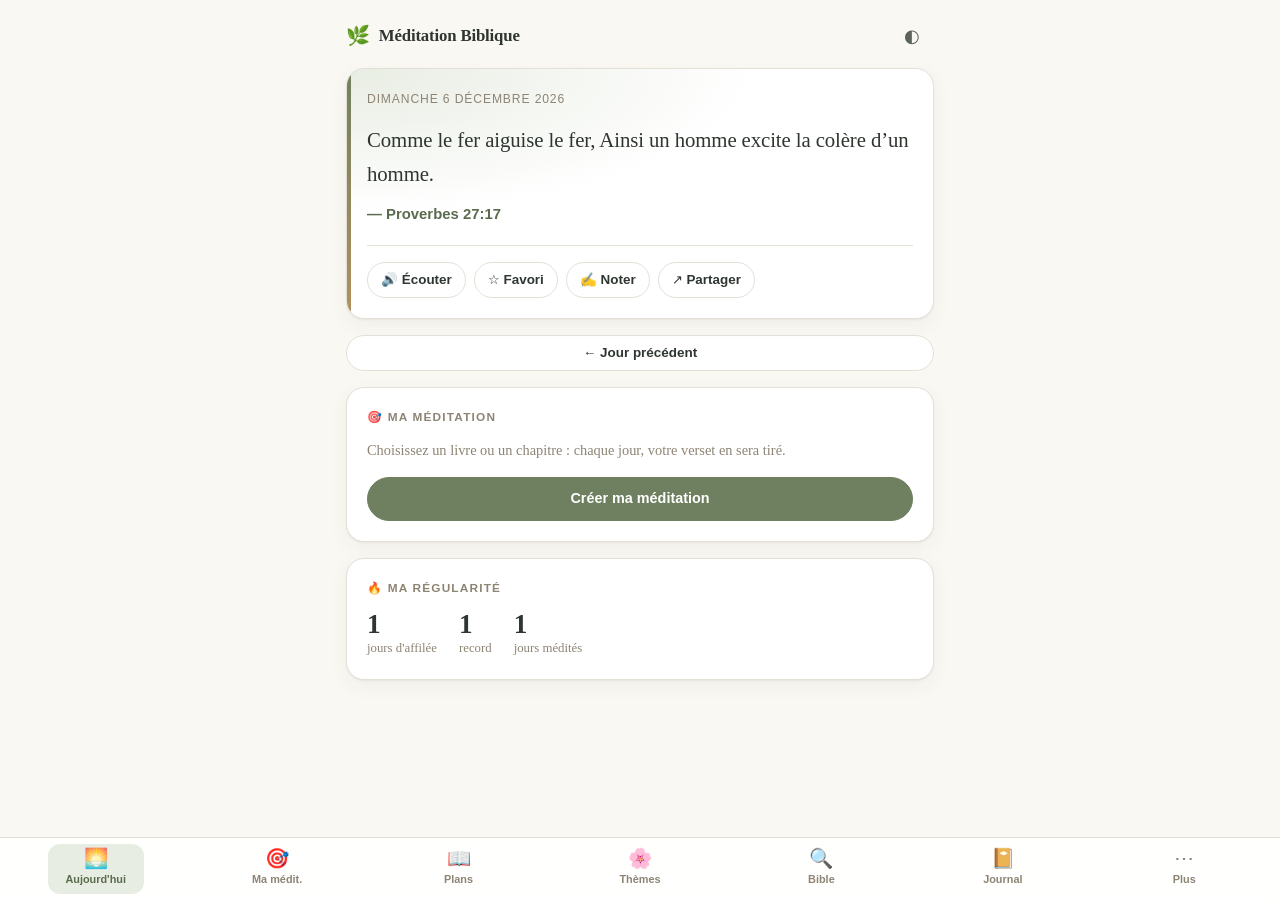
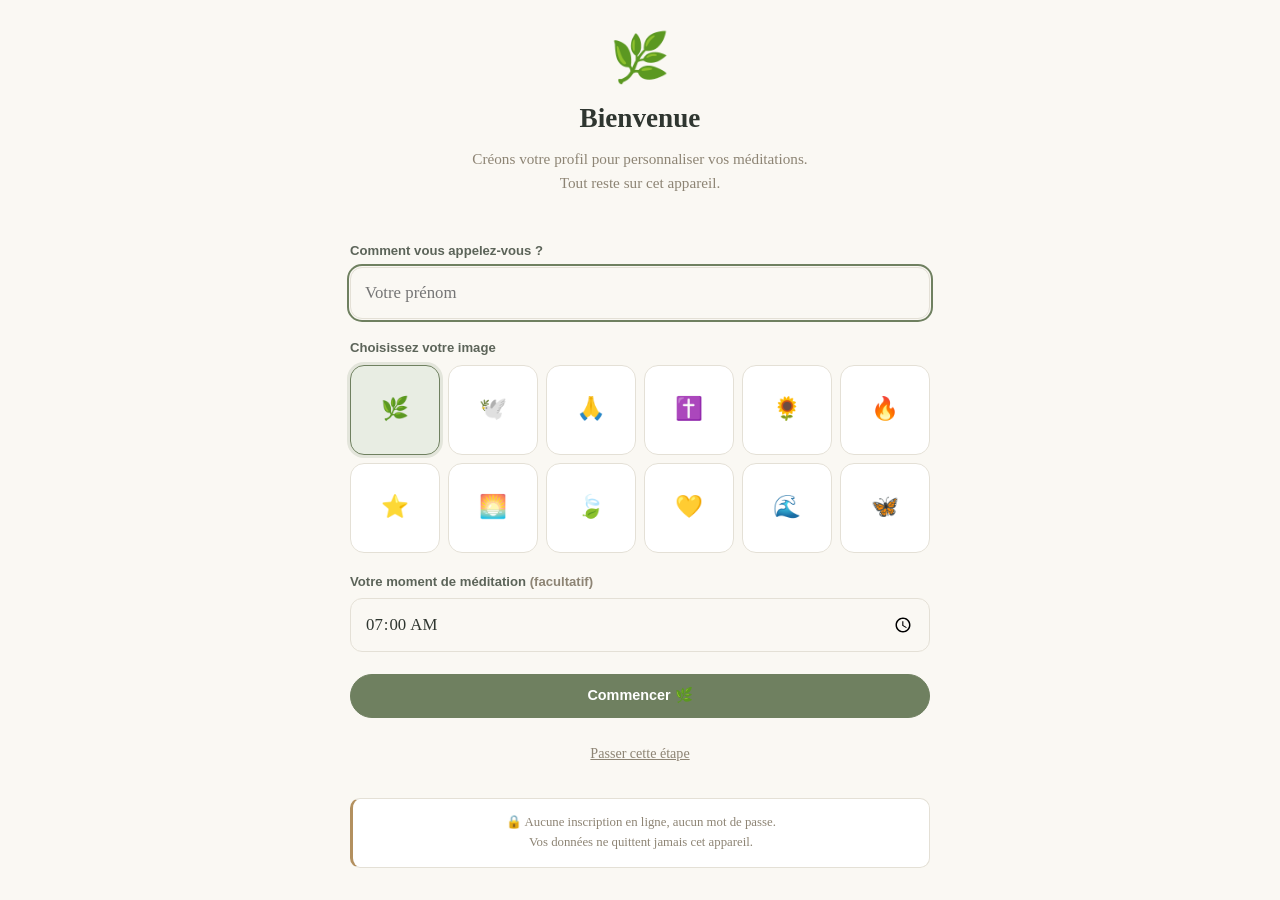
